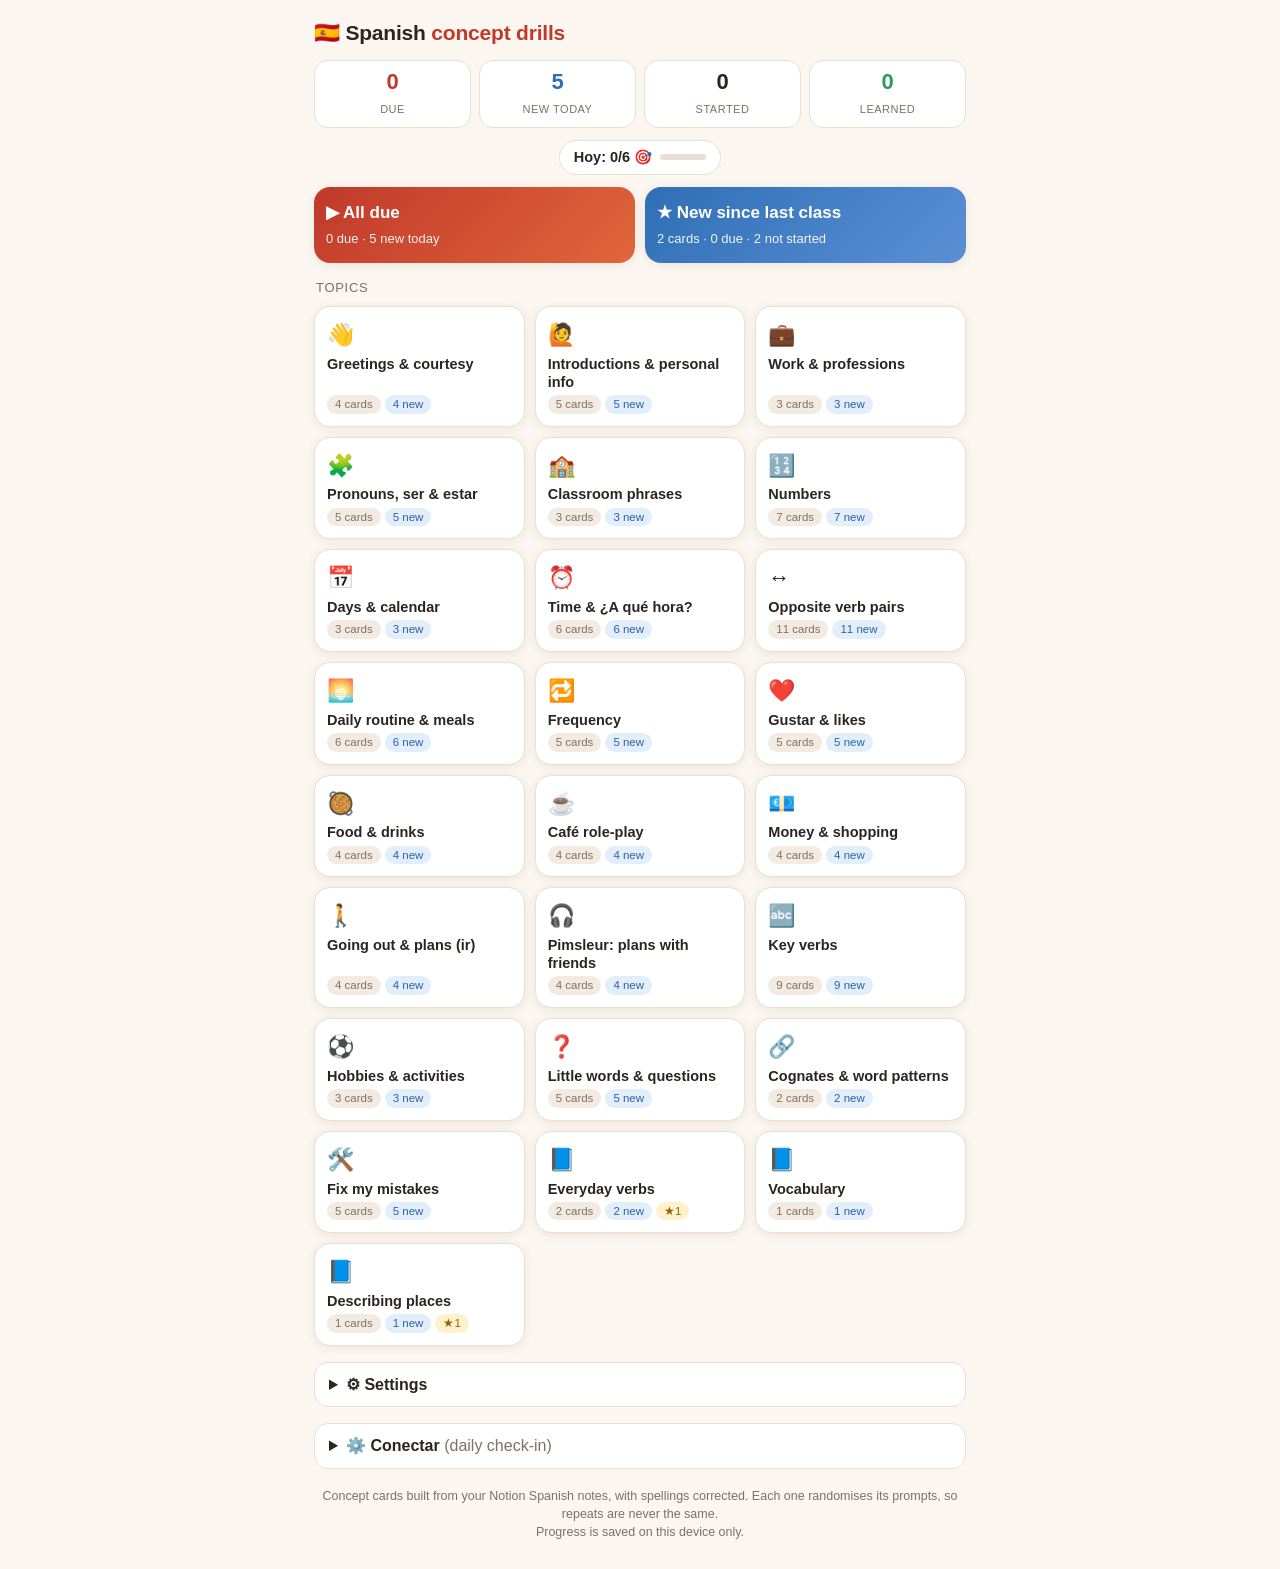
==== index.html @ 31751410 "Add 11 Nov class cards" ====
<!DOCTYPE html>
<html lang="en">
<head>
<meta charset="utf-8">
<meta name="viewport" content="width=device-width, initial-scale=1, viewport-fit=cover">
<meta name="theme-color" content="#fbf6ef">
<title>Español</title>
<meta name="apple-mobile-web-app-capable" content="yes">
<meta name="mobile-web-app-capable" content="yes">
<meta name="apple-mobile-web-app-title" content="Español">
<meta name="apple-mobile-web-app-status-bar-style" content="default">
<link rel="apple-touch-icon" href="icon.png">
<link rel="icon" type="image/png" href="icon.png">
<link rel="manifest" href="manifest.json">
<style>
:root{--bg:#fbf6ef;--card:#fff;--ink:#2b2420;--muted:#7d7068;--line:#eadfd3;--accent:#c0392b;--accent2:#2f6fb5;
--ok:#2e9a5b;--okbg:#e7f6ec;--close:#c98a12;--closebg:#fff4dc;--bad:#d24b3e;--badbg:#fdeceb;--chip:#f3ebe1;--shadow:0 2px 10px rgba(60,40,20,.08)}
*{box-sizing:border-box}
html,body{margin:0;background:var(--bg);color:var(--ink);font:16px/1.45 -apple-system,BlinkMacSystemFont,"Segoe UI",Roboto,Helvetica,Arial,sans-serif;-webkit-text-size-adjust:100%}
button{font:inherit;cursor:pointer;color:inherit}
.wrap{max-width:680px;margin:0 auto;padding:14px 14px calc(28px + env(safe-area-inset-bottom))}
.hidden{display:none!important}
header.top{display:flex;align-items:center;justify-content:space-between;gap:10px;margin:4px 0 12px}
h1{font-size:21px;margin:0;letter-spacing:-.2px}
h1 span{color:var(--accent)}
.iconbtn{border:1px solid var(--line);background:var(--card);border-radius:12px;padding:8px 12px;font-size:15px}
.stats{display:grid;grid-template-columns:repeat(4,1fr);gap:8px;margin-bottom:14px}
.stat{background:var(--card);border:1px solid var(--line);border-radius:14px;padding:8px 4px;text-align:center}
.stat b{display:block;font-size:22px;line-height:1.2}
.stat small{color:var(--muted);font-size:11px;text-transform:uppercase;letter-spacing:.5px}
.big{display:grid;grid-template-columns:1fr 1fr;gap:10px;margin-bottom:16px}
.bigbtn{border:0;border-radius:16px;padding:14px 12px;text-align:left;box-shadow:var(--shadow);color:#fff}
.bigbtn b{display:block;font-size:17px}
.bigbtn small{opacity:.92;font-size:13px}
.bigbtn.due{background:linear-gradient(135deg,#c0392b,#e0663a)}
.bigbtn.star{background:linear-gradient(135deg,#2f6fb5,#5b8fd6)}
.bigbtn:disabled{opacity:.55}
.sectitle{font-size:13px;text-transform:uppercase;letter-spacing:.7px;color:var(--muted);margin:6px 2px 8px}
.grid{display:grid;grid-template-columns:repeat(2,1fr);gap:10px}
@media(min-width:560px){.grid{grid-template-columns:repeat(3,1fr)}}
.tile{background:var(--card);border:1px solid var(--line);border-radius:16px;padding:12px;text-align:left;box-shadow:var(--shadow);min-height:96px;display:flex;flex-direction:column;gap:4px}
.tile .em{font-size:22px}
.tile .nm{font-weight:650;font-size:14.5px;line-height:1.25}
.tile .ct{font-size:12px;color:var(--muted);margin-top:auto;display:flex;flex-wrap:wrap;gap:4px}
.pill{display:inline-block;border-radius:999px;padding:1px 8px;font-size:11.5px;background:var(--chip);color:var(--muted)}
.pill.due{background:#fde3df;color:#b13224}
.pill.new{background:#e3eefb;color:#2a62a5}
.pill.star{background:#fff1cc;color:#946200}
.foot{color:var(--muted);font-size:12.5px;text-align:center;margin-top:18px}
details.settings{background:var(--card);border:1px solid var(--line);border-radius:14px;padding:10px 14px;margin-top:16px}
details.settings summary{cursor:pointer;font-weight:600}
.row{display:flex;align-items:center;justify-content:space-between;gap:10px;padding:8px 0;border-top:1px solid var(--line)}
.row:first-of-type{border-top:0}
.row input[type=number]{width:70px;font-size:16px;padding:4px 6px;border:1px solid var(--line);border-radius:8px}
.danger{border:1px solid #e9b8b2;background:#fff5f4;color:#a3281c;border-radius:10px;padding:6px 12px}
/* topic */
.back{border:0;background:none;color:var(--accent2);padding:6px 0;font-size:15px}
.topichead{display:flex;align-items:center;gap:10px;margin:6px 0 12px}
.topichead .em{font-size:30px}
.topichead h2{margin:0;font-size:20px}
.actions{display:grid;grid-template-columns:1fr 1fr;gap:10px;margin-bottom:14px}
.btn{border:0;border-radius:14px;padding:13px 10px;font-weight:650;font-size:15.5px}
.btn.primary{background:var(--ink);color:#fff}
.btn.secondary{background:var(--card);border:1px solid var(--line)}
.btn:disabled{opacity:.45}
.clist{list-style:none;margin:0;padding:0;display:flex;flex-direction:column;gap:8px}
.clist li{background:var(--card);border:1px solid var(--line);border-radius:12px;padding:10px 12px;display:flex;justify-content:space-between;gap:10px;align-items:center}
.clist li .t{font-size:14.5px}
.clist li .s{font-size:12px;color:var(--muted);white-space:nowrap;text-align:right}
.clist li button{border:1px solid var(--line);background:var(--bg);border-radius:10px;padding:4px 10px;font-size:13px}
/* drill */
.drillbar{display:flex;align-items:center;justify-content:space-between;gap:8px}
.progress{height:5px;background:var(--line);border-radius:4px;overflow:hidden;margin:6px 0 12px}
.progress i{display:block;height:100%;background:var(--accent);width:0;transition:width .3s}
.plabel{font-size:13px;color:var(--muted)}
.ccard{background:var(--card);border:1px solid var(--line);border-radius:20px;box-shadow:var(--shadow);padding:16px 16px 12px}
.meta{display:flex;gap:6px;flex-wrap:wrap;align-items:center;font-size:12px;color:var(--muted);text-transform:uppercase;letter-spacing:.5px}
.ccard h2{font-size:20px;margin:6px 0 2px;line-height:1.25}
.chead{display:flex;align-items:flex-start;justify-content:space-between;gap:8px}
.holden{flex:none;border:1.5px solid var(--line);background:var(--chip);color:var(--ink);border-radius:999px;padding:6px 11px;font-size:13px;font-weight:650;cursor:pointer;
  -webkit-user-select:none;user-select:none;-webkit-touch-callout:none;touch-action:none;-webkit-tap-highlight-color:transparent}
.holden.on{background:var(--accent2);border-color:var(--accent2);color:#fff}
.lang-en{display:none}
.show-en .lang-en{display:inline}
.show-en .lang-es{display:none}
.show-en #cTitle,.show-en #cSub,.show-en #cInstr,.show-en .prompt{color:var(--accent2)}
.tile-en{font-size:12px;color:var(--muted)}
.ccard .sub{color:var(--accent);font-weight:650;font-size:16px;margin-bottom:2px}
.ccard .instr{color:var(--muted);font-size:14px;margin:4px 0 10px}
ol.items{margin:0;padding:0;list-style:none;counter-reset:q}
ol.items li{counter-increment:q;border-top:1px solid var(--line);padding:10px 0 10px 32px;position:relative}
ol.items li:first-child{border-top:0}
ol.items li::before{content:counter(q);position:absolute;left:0;top:10px;width:23px;height:23px;border-radius:50%;background:var(--chip);color:var(--muted);font-size:12.5px;font-weight:700;display:flex;align-items:center;justify-content:center}
ol.items li.ok::before{background:var(--ok);color:#fff;content:"✓"}
ol.items li.close::before{background:var(--close);color:#fff;content:"≈"}
ol.items li.bad::before{background:var(--bad);color:#fff;content:"✗"}
ol.items li.open::before{background:var(--accent2);color:#fff}
.prompt{font-size:16.5px;font-weight:550}
.prompt .opentag{font-size:11px;font-weight:600;color:var(--accent2);background:#e3eefb;border-radius:6px;padding:1px 6px;margin-left:6px;vertical-align:2px}
.items input{display:block;width:100%;margin-top:6px;font-size:16px;padding:9px 11px;border:1.5px solid var(--line);border-radius:10px;background:#fffdfa;color:var(--ink);outline:none}
.items input:focus{border-color:#d9a273;background:#fff}
li.ok input{border-color:var(--ok);background:var(--okbg)}
li.close input{border-color:var(--close);background:var(--closebg)}
li.bad input{border-color:var(--bad);background:var(--badbg)}
.ans{margin-top:7px;display:flex;align-items:flex-start;gap:8px}
.ans .es{font-size:17px;font-weight:700;color:#1d5a3a;flex:1}
.ans .alts{display:block;font-size:12.5px;font-weight:400;color:var(--muted)}
.spk{border:1px solid var(--line);background:var(--bg);border-radius:50%;width:34px;height:34px;flex:none;font-size:15px;line-height:1}
.mark{font-size:13px;margin-top:3px}
.mark.ok{color:var(--ok)}.mark.close{color:var(--close)}.mark.bad{color:var(--bad)}.mark.open{color:var(--accent2)}
.itip{font-size:13px;color:var(--muted);margin-top:3px}
.ctip{margin-top:10px;background:#fff8e8;border:1px solid #f1e1b8;border-radius:12px;padding:9px 12px;font-size:14px}
.ctrl{margin-top:14px}
.reveal{width:100%;background:var(--ink);color:#fff;border:0;border-radius:14px;padding:14px;font-size:17px;font-weight:650}
.scoreline{display:flex;align-items:center;justify-content:space-between;gap:10px;margin-bottom:10px}
.score{font-size:18px;font-weight:700}
.score small{font-weight:500;color:var(--muted);font-size:13px;display:block}
.grades{display:grid;grid-template-columns:repeat(4,1fr);gap:8px}
.grades button{border:0;border-radius:14px;padding:11px 4px 8px;color:#fff;font-weight:700;font-size:15.5px;position:relative}
.grades button small{display:block;font-weight:500;font-size:12px;opacity:.9}
.g1{background:#d6453a}.g2{background:#e08a2c}.g3{background:#2e9a5b}.g4{background:#2f78c9}
.grades button.sugg{outline:3px solid var(--ink);outline-offset:2px}
.grades button.sugg::after{content:"suggested";position:absolute;top:-9px;left:50%;transform:translateX(-50%);background:var(--ink);color:#fff;font-size:9.5px;font-weight:600;padding:1px 6px;border-radius:6px;text-transform:uppercase;letter-spacing:.4px}
.next{width:100%;background:var(--accent2);color:#fff;border:0;border-radius:14px;padding:13px;font-size:16px;font-weight:650}
.keys{font-size:12px;color:var(--muted);text-align:center;margin-top:10px}
.done{background:var(--card);border:1px solid var(--line);border-radius:20px;padding:24px 18px;text-align:center;box-shadow:var(--shadow)}
.done .big-emoji{font-size:44px}
.done p{color:var(--muted)}
.done .btn{width:100%;margin-top:8px}
/* daily goal + connect */
.goalrow{display:flex;justify-content:center;margin:-2px 0 12px}
.goal{border:1.5px solid var(--line);background:var(--card);color:var(--ink);border-radius:999px;padding:6px 14px;font-size:14.5px;font-weight:700;cursor:pointer;
  -webkit-user-select:none;user-select:none;-webkit-touch-callout:none;touch-action:none;-webkit-tap-highlight-color:transparent}
.goal.done{background:var(--okbg);border-color:var(--ok);color:var(--ok)}
.goal.on{background:var(--accent2);border-color:var(--accent2);color:#fff}
.goal .bar{display:inline-block;width:46px;height:6px;border-radius:4px;background:var(--line);vertical-align:2px;margin-left:8px;overflow:hidden}
.goal .bar i{display:block;height:100%;background:var(--ok)}
.toast{position:fixed;left:50%;bottom:24px;transform:translateX(-50%) translateY(30px);opacity:0;background:var(--ok);color:#fff;font-weight:700;padding:12px 18px;border-radius:14px;box-shadow:var(--shadow);transition:all .35s;z-index:50;text-align:center;pointer-events:none;max-width:90vw}
.toast.show{opacity:1;transform:translateX(-50%) translateY(0)}
.hook input{width:100%;font-size:14px;padding:8px 10px;border:1.5px solid var(--line);border-radius:10px;background:#fffdfa;color:var(--ink)}
.hook .row{flex-wrap:wrap}
.hook label{font-size:13px;color:var(--muted);width:100%}
.hook .hbtns{display:flex;gap:8px;width:100%}
.hook .hbtns button{flex:1;border:1px solid var(--line);background:var(--bg);border-radius:10px;padding:8px;font-weight:650}
#hookStatus{font-size:13px;color:var(--muted);width:100%}
#hookStatus.ok{color:var(--ok)}#hookStatus.bad{color:var(--bad)}#hookStatus.warn{color:var(--close)}
kbd{border:1px solid var(--line);border-bottom-width:2px;border-radius:5px;padding:0 5px;font-size:11px;background:#fff}
#ptr{position:fixed;left:50%;top:calc(6px + env(safe-area-inset-top));transform:translate(-50%,-70px);z-index:50;background:var(--card);border:1px solid var(--line);box-shadow:var(--shadow);border-radius:999px;padding:7px 14px;font-size:13.5px;font-weight:650;color:var(--muted);pointer-events:none;opacity:0;white-space:nowrap}
#ptr.ready{color:var(--accent);border-color:var(--accent)}
#ptr .sp{display:inline-block;margin-right:6px}
#ptr.busy .sp{animation:ptrspin .8s linear infinite}
@keyframes ptrspin{to{transform:rotate(360deg)}}
</style>
</head>
<body>
<div class="wrap">

<!-- HOME -->
<section id="home">
  <header class="top">
    <h1>🇪🇸 Spanish <span>concept drills</span></h1>
  </header>
  <div class="stats">
    <div class="stat"><b id="hDue" style="color:var(--accent)">0</b><small>Due</small></div>
    <div class="stat"><b id="hNew" style="color:var(--accent2)">0</b><small>New today</small></div>
    <div class="stat"><b id="hSeen">0</b><small>Started</small></div>
    <div class="stat"><b id="hLearned" style="color:var(--ok)">0</b><small>Learned</small></div>
  </div>
  <div class="goalrow"><button type="button" class="goal" id="goalChip" title="Cards finished today (Singapore time). Press and hold for English.">Hoy: 0/6 🎯</button></div>
  <div class="big">
    <button class="bigbtn due" id="btnAllDue"><b>▶ All due</b><small id="allDueSub"></small></button>
    <button class="bigbtn star" id="btnStar"><b>★ New since last class</b><small id="starSub"></small></button>
  </div>
  <div class="sectitle">Topics</div>
  <div class="grid" id="topicGrid"></div>
  <details class="settings" id="settings">
    <summary>⚙︎ Settings</summary>
    <div class="row"><label for="sNewPerDay">New concept cards per day</label><input type="number" id="sNewPerDay" min="0" max="50"></div>
    <div class="row"><label for="sTyping">Show typing boxes</label><input type="checkbox" id="sTyping"></div>
    <div class="row"><label for="sRate">Speech speed</label><select id="sRate"><option value="0.7">Slow</option><option value="0.9">Normal</option><option value="1.05">Fast</option></select></div>
    <div class="row"><span id="voiceInfo" style="font-size:13px;color:var(--muted)">Voice: checking…</span></div>
    <div class="row"><span>Reset all progress</span><button class="danger" id="resetBtn">Reset</button></div>
  </details>
  <details class="settings hook" id="hookPanel">
    <summary>⚙️ Conectar <span style="font-weight:400;color:var(--muted)">(daily check-in)</span></summary>
    <div class="row"><span style="font-size:13px;color:var(--muted)">When you finish 6 cards in a day, the app tells Grok Bot so your practice gets ticked off. The URL and key are saved on this device only.</span></div>
    <div class="row"><label for="hookUrl">Webhook URL</label><input type="url" id="hookUrl" placeholder="https://…" autocomplete="off" autocapitalize="off" spellcheck="false"></div>
    <div class="row"><label for="hookKey">Key</label><input type="password" id="hookKey" placeholder="crsr_…" autocomplete="off" autocapitalize="off" spellcheck="false"></div>
    <div class="row"><div class="hbtns"><button type="button" id="hookSave">Save</button><button type="button" id="hookTest">Test</button><button type="button" id="hookClear">Clear</button></div></div>
    <div class="row"><span id="hookStatus"></span></div>
  </details>
  <div class="toast" id="toast">¡Hecho! Practice done for today 🎉</div>
  <div class="foot">Concept cards built from your Notion Spanish notes, with spellings corrected. Each one randomises its prompts, so repeats are never the same.<br>Progress is saved on this device only.</div>
</section>

<!-- TOPIC -->
<section id="topic" class="hidden">
  <button class="back" data-home>← Topics</button>
  <div class="topichead"><span class="em" id="tEm"></span><div><h2 id="tName"></h2><div class="plabel" id="tCounts"></div></div></div>
  <div class="actions">
    <button class="btn primary" id="tStudy">Study</button>
    <button class="btn secondary" id="tPractice">Practice this topic now</button>
  </div>
  <div class="sectitle">Concept cards</div>
  <ul class="clist" id="tList"></ul>
  <div class="foot">“Study” follows your schedule (due cards and today's new ones). “Practice” runs every card in this topic and leaves the schedule alone.</div>
</section>

<!-- DRILL -->
<section id="drill" class="hidden">
  <div class="drillbar"><button class="back" id="drillBack">← Back</button><span class="plabel" id="dLabel"></span></div>
  <div class="progress"><i id="dBar"></i></div>
  <div id="cardArea">
    <div class="ccard" id="ccard">
      <div class="chead"><div class="meta" id="cMeta"></div><button type="button" class="holden" id="holdEn" aria-pressed="false" title="Press and hold to see the English (or hold the E key)">🇬🇧 Hold for English</button></div>
      <h2 id="cTitle"></h2>
      <div class="sub" id="cSub"></div>
      <div class="instr" id="cInstr"></div>
      <ol class="items" id="cItems"></ol>
      <div class="ctip hidden" id="cTip"></div>
    </div>
    <div class="ctrl" id="ctrlPre">
      <button class="reveal" id="revealBtn">Reveal answers</button>
      <div class="keys"><kbd>Enter</kbd> next box · <kbd>Enter</kbd> on the last box reveals · hold <kbd>E</kbd> (outside a box) for English</div>
    </div>
    <div class="ctrl hidden" id="ctrlPost">
      <div class="scoreline"><div class="score" id="scoreTxt"></div><button class="iconbtn" id="speakAll">🔊 Speak all</button></div>
      <div class="grades" id="grades">
        <button class="g1" data-g="1">Again<small id="iv1"></small></button>
        <button class="g2" data-g="2">Hard<small id="iv2"></small></button>
        <button class="g3" data-g="3">Good<small id="iv3"></small></button>
        <button class="g4" data-g="4">Easy<small id="iv4"></small></button>
      </div>
      <button class="next hidden" id="nextBtn">Next card →</button>
      <div class="keys" id="postKeys"><kbd>1</kbd>–<kbd>4</kbd> grade · <kbd>S</kbd> speak all</div>
    </div>
  </div>
  <div class="done hidden" id="doneBox">
    <div class="big-emoji">🎉</div>
    <h2 style="margin:6px 0">¡Muy bien!</h2>
    <p id="doneMsg"></p>
    <button class="btn primary" id="doneMore">Learn 3 more new cards</button>
    <button class="btn secondary" id="donePractice">Practice these anyway</button>
    <button class="btn secondary" data-home>Back to topics</button>
  </div>
</section>
</div>

<script>
"use strict";
const CONCEPTS = [{"id": "greet-hello", "topic": "Greetings & courtesy", "title": "Greetings for every situation", "instr": "Say it in Spanish.", "n": 6, "items": [{"p": "Hello!", "a": "¡Hola!"}, {"p": "Good morning", "a": "Buenos días"}, {"p": "Good afternoon (it's 3 pm)", "a": "Buenas tardes"}, {"p": "Good evening / good night (it's 9 pm)", "a": "Buenas noches"}, {"p": "How are you? (to a friend)", "a": "¿Cómo estás?", "alts": ["¿Qué tal?"], "tip": "tú form"}, {"p": "How are you? (to an older stranger, formal)", "a": "¿Cómo está usted?", "alts": ["¿Cómo está?"], "tip": "usted form: está, not estás"}, {"p": "How's it going?", "a": "¿Qué tal?"}, {"p": "I'm good", "a": "Estoy bien"}, {"p": "I'm not well", "a": "Estoy mal"}, {"p": "Nice to meet you", "a": "Mucho gusto", "alts": ["Encantado", "Encantada"], "tip": "Encantado if you're a man, encantada if you're a woman"}, {"p": "Welcome! (to a group)", "a": "¡Bienvenidos!"}, {"p": "What's up?", "a": "¿Qué pasa?"}], "title_es": "Saludos para cada situación", "instr_es": "Dilo en español."}, {"id": "greet-bye", "topic": "Greetings & courtesy", "title": "Saying goodbye", "instr": "Say it in Spanish.", "n": 5, "items": [{"p": "Goodbye", "a": "Adiós"}, {"p": "Bye", "a": "Chao", "tip": "Spelled chao in Spanish (not ciao)"}, {"p": "See you later", "a": "Hasta luego"}, {"p": "See you soon", "a": "Hasta pronto"}, {"p": "See you tomorrow", "a": "Hasta mañana"}, {"p": "See you at the hotel", "a": "Nos vemos en el hotel", "tip": "nos vemos = see you; nos vamos = we're leaving"}, {"p": "We're leaving", "a": "Nos vamos"}], "title_es": "Despedidas", "instr_es": "Dilo en español."}, {"id": "greet-polite", "topic": "Greetings & courtesy", "title": "Thanks, sorry & excuse me", "instr": "Say it in Spanish.", "n": 6, "items": [{"p": "Thank you very much", "a": "Muchas gracias"}, {"p": "You're welcome", "a": "De nada"}, {"p": "It's nothing", "a": "No es nada"}, {"p": "I'm very sorry", "a": "Lo siento mucho"}, {"p": "Excuse me (to get attention, formal)", "a": "Disculpe", "alts": ["Perdone"]}, {"p": "Excuse me (to get attention, informal)", "a": "Disculpa", "alts": ["Perdona"]}, {"p": "Excuse me (to get past someone)", "a": "Con permiso", "alts": ["Permiso"]}, {"p": "Sorry? / Pardon?", "a": "¿Perdón?", "alts": ["Perdón"]}, {"p": "Bless you! / Cheers!", "a": "¡Salud!"}, {"p": "Seriously?", "a": "¿En serio?"}, {"p": "It's fine / it's OK", "a": "Está bien", "alts": ["Vale"]}], "title_es": "Gracias, perdón y disculpe", "instr_es": "Dilo en español."}, {"id": "greet-dialogue", "topic": "Greetings & courtesy", "title": "Mini-dialogue: meeting people", "instr": "Translate the whole dialogue into Spanish.", "n": 6, "sets": [[{"p": "A: Hi! How's it going?", "a": "¡Hola! ¿Qué tal?"}, {"p": "B: Good, thanks. And you?", "a": "Bien, gracias. ¿Y tú?", "alts": ["Estoy bien, gracias. ¿Y tú?"]}, {"p": "A: I'm not well.", "a": "Estoy mal."}, {"p": "B: Seriously? I'm very sorry.", "a": "¿En serio? Lo siento mucho."}, {"p": "A: It's nothing. See you tomorrow!", "a": "No es nada. ¡Hasta mañana!"}], [{"p": "Good morning, how are you? (formal)", "a": "Buenos días, ¿cómo está usted?", "alts": ["Buenos días, ¿cómo está?"]}, {"p": "Very well, thank you. Nice to meet you.", "a": "Muy bien, gracias. Mucho gusto.", "alts": ["Muy bien, gracias. Encantado.", "Muy bien, gracias. Encantada."]}, {"p": "Excuse me (formal), where is the toilet?", "a": "Disculpe, ¿dónde está el baño?", "alts": ["Perdone, ¿dónde está el baño?"]}, {"p": "Over there.", "a": "Por allá."}, {"p": "Thank you very much!", "a": "¡Muchas gracias!"}, {"p": "You're welcome. See you later.", "a": "De nada. Hasta luego."}]], "title_es": "Minidiálogo: conocer gente", "instr_es": "Traduce todo el diálogo al español."}, {"id": "intro-self", "topic": "Introductions & personal info", "title": "Introduce yourself", "instr": "Answer each question about yourself in a full sentence. These are open answers, so check against the example yourself.", "n": 5, "items": [{"open": true, "pe": "What's your name?", "p": "¿Cómo te llamas?", "a": "Me llamo Joseph."}, {"open": true, "pe": "Where are you from?", "p": "¿De dónde eres?", "a": "Soy de Singapur. Soy singapurense.", "tip": "Nationalities are lowercase."}, {"open": true, "pe": "Where do you live?", "p": "¿Dónde vives?", "a": "Vivo en Singapur."}, {"open": true, "pe": "What do you do for work?", "p": "¿En qué trabajas?", "a": "Trabajo en finanzas."}, {"open": true, "pe": "What languages do you speak?", "p": "¿Qué lenguas hablas?", "a": "Hablo inglés, chino y un poco de español."}, {"open": true, "pe": "Why are you studying Spanish?", "p": "¿Por qué estudias español?", "a": "Estudio español porque quiero hablar con mis amigos."}, {"open": true, "pe": "What's your favourite food?", "p": "¿Cuál es tu comida favorita?", "a": "Mi comida favorita es la paella."}, {"open": true, "pe": "How old are you?", "p": "¿Cuántos años tienes?", "a": "Tengo ___ años.", "tip": "Age uses tener."}], "title_es": "Preséntate", "instr_es": "Responde a cada pregunta sobre ti con una frase completa. Son respuestas abiertas: compáralas tú mismo con el ejemplo."}, {"id": "intro-ask", "topic": "Introductions & personal info", "title": "Ask someone about themselves", "instr": "Ask the question in Spanish. Watch tú vs usted.", "n": 6, "items": [{"p": "What's your name? (tú)", "a": "¿Cómo te llamas?", "alts": ["¿Cuál es tu nombre?"]}, {"p": "Where are you from? (tú)", "a": "¿De dónde eres?"}, {"p": "Where are you from? (formal)", "a": "¿De dónde es usted?"}, {"p": "Are you from here? (formal)", "a": "¿Es usted de aquí?"}, {"p": "What's your surname?", "a": "¿Cuál es tu apellido?"}, {"p": "What's your nationality?", "a": "¿Cuál es tu nacionalidad?"}, {"p": "What languages do you speak?", "a": "¿Qué lenguas hablas?"}, {"p": "How old are you?", "a": "¿Cuántos años tienes?"}, {"p": "What's your favourite food?", "a": "¿Cuál es tu comida favorita?"}, {"p": "What are your names? (you all, Spain)", "a": "¿Cómo os llamáis?"}], "title_es": "Pregunta a alguien por su vida", "instr_es": "Haz la pregunta en español. Cuidado con tú y usted."}, {"id": "intro-others", "topic": "Introductions & personal info", "title": "Talk about other people", "instr": "Say it in Spanish.", "n": 6, "items": [{"p": "Her name is Ann", "a": "Ella se llama Ann"}, {"p": "What are their names?", "a": "¿Cómo se llaman ellos?", "alts": ["¿Cómo se llaman?"]}, {"p": "She lives in Tiong Bahru", "a": "Ella vive en Tiong Bahru"}, {"p": "She speaks English, Chinese and Malay", "a": "Ella habla inglés, chino y malayo", "tip": "hablo = I speak; habla = she speaks"}, {"p": "Are they from Argentina?", "a": "¿Ellos son de Argentina?", "alts": ["¿Son de Argentina?", "¿Son ellos de Argentina?"]}, {"p": "Where are they from?", "a": "¿De dónde son ellos?", "alts": ["¿De dónde son?"]}, {"p": "My dad is 47 years old", "a": "Mi papá tiene cuarenta y siete años", "alts": ["Mi papá tiene 47 años"], "tip": "papá (dad) ≠ papa (potato)"}, {"p": "We are Colombian", "a": "Somos colombianos"}, {"p": "We are Spanish", "a": "Somos españoles"}, {"p": "The children are good-looking", "a": "Los niños son guapos"}, {"p": "Our names are Jo and Juan", "a": "Nos llamamos Jo y Juan"}], "title_es": "Habla de otras personas", "instr_es": "Dilo en español."}, {"id": "intro-story", "topic": "Introductions & personal info", "title": "Your story in sentences", "instr": "Say it in Spanish.", "n": 5, "items": [{"p": "I'm learning Spanish because I want to visit Latin America", "a": "Estoy aprendiendo español porque quiero visitar Latinoamérica", "tip": "\"I am …-ing\" = estar + -ando/-iendo"}, {"p": "I study Spanish to talk with my friends", "a": "Estudio español para hablar con mis amigos", "tip": "para + infinitive = in order to"}, {"p": "I quit my job last year", "a": "Renuncié a mi trabajo el año pasado", "tip": "renunciar a"}, {"p": "I used to live in Singapore, but now I live in Spain", "a": "Solía vivir en Singapur, pero ahora vivo en España"}, {"p": "My Spanish isn't good", "a": "Mi español no es bueno"}, {"p": "I'm not from here", "a": "No soy de aquí"}, {"p": "I speak English, Chinese and a little Spanish", "a": "Hablo inglés, chino y un poco de español"}, {"p": "My favourite food is paella", "a": "Mi comida favorita es la paella"}], "title_es": "Tu historia en frases", "instr_es": "Dilo en español."}, {"id": "intro-contact", "topic": "Introductions & personal info", "title": "Personal details vocabulary", "instr": "Give the Spanish word, with its article.", "n": 5, "items": [{"p": "email", "a": "el correo electrónico", "alts": ["el correo"]}, {"p": "address", "a": "la dirección"}, {"p": "mobile number", "a": "el número de móvil", "alts": ["el móvil"]}, {"p": "city", "a": "la ciudad"}, {"p": "country", "a": "el país"}, {"p": "countries", "a": "los países"}, {"p": "surname", "a": "el apellido"}, {"p": "first name", "a": "el nombre"}, {"p": "age", "a": "la edad"}, {"p": "joseph@gmail.com (say it out loud)", "a": "joseph arroba gmail punto com", "tip": "@ = arroba, . = punto"}], "title_es": "Datos personales: vocabulario", "instr_es": "Escribe la palabra en español, con su artículo."}, {"id": "work-me", "topic": "Work & professions", "title": "Talk about your job", "instr": "Say it in Spanish.", "n": 5, "items": [{"p": "I work in finance", "a": "Trabajo en finanzas", "tip": "trabajo already means \"I work\", so no soy"}, {"p": "I work in an office", "a": "Trabajo en una oficina"}, {"p": "I work a lot", "a": "Trabajo mucho"}, {"p": "I work in investments", "a": "Trabajo en inversiones"}, {"p": "I work from 9 to 5", "a": "Trabajo de nueve a cinco"}, {"p": "I work Monday to Friday", "a": "Trabajo de lunes a viernes"}, {"p": "I'm not working at the moment", "a": "No estoy trabajando"}, {"p": "I'm a teacher (man)", "a": "Soy profesor", "tip": "No \"un\": Soy profesor"}], "title_es": "Habla de tu trabajo", "instr_es": "Dilo en español."}, {"id": "work-ask", "topic": "Work & professions", "title": "Ask about work", "instr": "Ask the question in Spanish (tú).", "n": 4, "items": [{"p": "What do you do for work?", "a": "¿En qué trabajas?", "alts": ["¿A qué te dedicas?"]}, {"p": "What's your profession?", "a": "¿Cuál es tu profesión?"}, {"p": "Where do you work?", "a": "¿Dónde trabajas?"}, {"p": "What do you do for a living?", "a": "¿A qué te dedicas?", "alts": ["¿En qué trabajas?"]}, {"p": "What time do you work?", "a": "¿A qué hora trabajas?"}, {"p": "What do you do?", "a": "¿Qué haces?"}], "title_es": "Pregunta por el trabajo", "instr_es": "Haz la pregunta en español (tú)."}, {"id": "work-others", "topic": "Work & professions", "title": "Other people's jobs", "instr": "Say it in Spanish.", "n": 5, "items": [{"p": "She's a social worker", "a": "Ella es trabajadora social", "alts": ["Es trabajadora social"]}, {"p": "She works for the government", "a": "Ella trabaja en el gobierno", "alts": ["Trabaja en el gobierno"]}, {"p": "He's a police officer", "a": "Él es policía", "alts": ["Es policía"]}, {"p": "She's an actress", "a": "Ella es actriz", "alts": ["Es actriz"]}, {"p": "He's a teacher", "a": "Él es profesor", "alts": ["Es profesor"]}, {"p": "She's a teacher", "a": "Ella es profesora", "alts": ["Es profesora"]}, {"p": "I'm a homemaker", "a": "Soy ama de casa"}, {"p": "I work in finance (I'm a financier)", "a": "Soy financiero"}], "tip": "With ser + profession, no article: Es profesor, not Es un profesor.", "title_es": "El trabajo de otras personas", "instr_es": "Dilo en español."}, {"id": "serestar-gap", "topic": "Pronouns, ser & estar", "title": "ser or estar? Fill the gap", "instr": "Type just the missing verb.", "n": 6, "items": [{"pe": "He's not here.", "p": "Él no ___ aquí.", "a": "está", "tip": "location → estar"}, {"pe": "You're from Mexico (formal).", "p": "Usted ___ de México.", "a": "es", "tip": "origin → ser"}, {"pe": "Where is the Fernández hotel?", "p": "¿Dónde ___ el hotel Fernández?", "a": "está", "tip": "location → estar"}, {"pe": "We are Spanish.", "p": "Nosotros ___ españoles.", "a": "somos", "tip": "nationality → ser"}, {"pe": "This coffee is cold (right now).", "p": "Este café ___ frío. (ahora)", "a": "está", "tip": "temporary state → estar"}, {"pe": "It's important.", "p": "___ importante.", "a": "Es"}, {"pe": "I'm eating my dinner.", "p": "___ comiendo mi cena.", "a": "Estoy", "tip": "-ando/-iendo → estar"}, {"pe": "My Spanish isn't good.", "p": "Mi español no ___ bueno.", "a": "es"}, {"pe": "I'm a teacher.", "p": "Yo ___ profesor.", "a": "soy", "tip": "profession → ser"}, {"pe": "It tastes very good! (the food, right now)", "p": "¡___ muy buena! (la comida, ahora)", "a": "Está", "tip": "how it is right now → estar"}, {"pe": "They're from Argentina.", "p": "Ellos ___ de Argentina.", "a": "son"}, {"pe": "My wife is here with us.", "p": "Mi esposa ___ aquí con nosotros.", "a": "está"}, {"pe": "It's three in the afternoon.", "p": "___ las tres de la tarde.", "a": "Son", "tip": "clock time → ser"}, {"pe": "How are you? (tú)", "p": "¿Cómo ___? (tú)", "a": "estás"}, {"pe": "You're incredible.", "p": "Tú ___ increíble.", "a": "eres"}], "title_es": "¿Ser o estar? Completa el hueco", "instr_es": "Escribe solo el verbo que falta."}, {"id": "pronouns", "topic": "Pronouns, ser & estar", "title": "Pronouns & possessives", "instr": "Say it in Spanish.", "n": 6, "items": [{"p": "I / you / he / she", "a": "yo / tú / él / ella"}, {"p": "we (mixed group) / we (all women)", "a": "nosotros / nosotras"}, {"p": "you all (Spain) / you all (Latin America)", "a": "vosotros / ustedes"}, {"p": "they (men or mixed) / they (all women)", "a": "ellos / ellas"}, {"p": "my house", "a": "mi casa", "tip": "mi = my; me = me"}, {"p": "your eyes (tú)", "a": "tus ojos"}, {"p": "his friend", "a": "su amigo"}, {"p": "I like your house (tú)", "a": "Me gusta tu casa", "tip": "tu (no accent) = your"}, {"p": "You are incredible (tú)", "a": "Tú eres increíble", "tip": "tú (accent) = you"}, {"p": "I love you (deep, romantic)", "a": "Te amo"}, {"p": "I love you (family, friends)", "a": "Te quiero"}], "title_es": "Pronombres y posesivos", "instr_es": "Dilo en español."}, {"id": "person-grid", "topic": "Pronouns, ser & estar", "title": "One person, four words: pronoun, ser, my/your, myself", "title_es": "Una persona, cuatro palabras: pronombre, ser, posesivo, reflexivo", "instr": "Say it in Spanish. Keep the person straight: pronoun, ser form, possessive and reflexive pronoun all have to match.", "instr_es": "Dilo en español. El pronombre, el verbo ser, el posesivo y el reflexivo tienen que coincidir.", "n": 6, "items": [{"p": "I: pronoun, ser, my, myself", "a": "yo, soy, mi, me"}, {"p": "you (tú): pronoun, ser, your, yourself", "a": "tú, eres, tu, te", "tip": "tú (accent) = you; tu (no accent) = your"}, {"p": "she: pronoun, ser, her, herself", "a": "ella, es, su, se"}, {"p": "we: pronoun, ser, our, ourselves", "a": "nosotros, somos, nuestro, nos"}, {"p": "you all (Spain): pronoun, ser, your, yourselves", "a": "vosotros, sois, vuestro, os"}, {"p": "they: pronoun, ser, their, themselves", "a": "ellos, son, su, se"}, {"p": "I'm Joseph and my house is big. I get up at seven.", "a": "Soy Joseph y mi casa es grande. Me levanto a las siete.", "tip": "mi = my; me = myself"}, {"p": "You (tú) are tall and your brother too. You shower every morning.", "a": "Eres alto y tu hermano también. Te duchas todas las mañanas."}, {"p": "We are friends; our class is on Tuesday. We get up early.", "a": "Somos amigos; nuestra clase es el martes. Nos levantamos temprano.", "tip": "nuestro → nuestra with clase"}, {"p": "You all (Spain) are students. What time do you get up every day?", "a": "Sois estudiantes. ¿A qué hora os levantáis todos los días?"}, {"p": "They are from Spain; their house is in Madrid. They shower in the morning.", "a": "Son de España; su casa está en Madrid. Se duchan por la mañana."}, {"p": "She is my teacher. She washes her hands.", "a": "Es mi profesora. Se lava las manos.", "tip": "with reflexives: las manos, not sus manos"}, {"p": "You all (Spain) shower in the morning", "a": "Vosotros os ducháis por la mañana", "alts": ["Os ducháis por la mañana"]}]}, {"id": "articles", "topic": "Pronouns, ser & estar", "title": "el, la, los, las", "instr": "Type the article and the noun.", "n": 7, "items": [{"pe": "the meeting", "p": "___ reunión", "a": "la reunión", "tip": "-ión words are feminine"}, {"pe": "the day", "p": "___ día", "a": "el día", "tip": "masculine even though it ends in -a"}, {"pe": "the bar", "p": "___ bar", "a": "el bar"}, {"pe": "the things", "p": "___ cosas", "a": "las cosas"}, {"pe": "the water", "p": "___ agua", "a": "el agua", "tip": "feminine, but el because of the stressed a-"}, {"pe": "the city", "p": "___ ciudad", "a": "la ciudad", "tip": "-dad words are feminine"}, {"pe": "the dogs", "p": "___ perros", "a": "los perros"}, {"pe": "the glasses", "p": "___ gafas", "a": "las gafas"}, {"pe": "the coffee", "p": "___ café", "a": "el café"}, {"pe": "the beer", "p": "___ cerveza", "a": "la cerveza"}, {"pe": "the countries", "p": "___ países", "a": "los países"}, {"pe": "the address", "p": "___ dirección", "a": "la dirección"}, {"pe": "the hotel", "p": "___ hotel", "a": "el hotel"}, {"pe": "the week", "p": "___ semana", "a": "la semana"}], "title_es": "el, la, los, las", "instr_es": "Escribe el artículo y el sustantivo."}, {"id": "hay-esta", "topic": "Pronouns, ser & estar", "title": "hay vs está; this & these", "instr": "Say it in Spanish.", "n": 5, "items": [{"p": "Is there a hotel here?", "a": "¿Hay un hotel aquí?", "tip": "Is there…? = ¿Hay…?"}, {"p": "Where is the hotel?", "a": "¿Dónde está el hotel?"}, {"p": "There are ten here", "a": "Hay diez aquí"}, {"p": "It's here", "a": "Está aquí"}, {"p": "There's time today", "a": "Hay tiempo hoy"}, {"p": "What is this?", "a": "¿Qué es esto?"}, {"p": "I want this guitar", "a": "Quiero esta guitarra", "tip": "esta (no accent) = this (fem.)"}, {"p": "Is there time?", "a": "¿Hay tiempo?", "tip": "hay sounds like \"ai\""}, {"p": "There's very good food there", "a": "Hay muy buena comida allí"}], "title_es": "Hay o está; esto y esta", "instr_es": "Dilo en español."}, {"id": "class-survival", "topic": "Classroom phrases", "title": "Survival phrases in class", "instr": "Say it in Spanish.", "n": 6, "items": [{"p": "How do you say \"window\" in Spanish?", "a": "¿Cómo se dice \"window\" en español?", "tip": "se dice, not se dices"}, {"p": "How do you spell it?", "a": "¿Cómo se escribe?"}, {"p": "Sorry, can you repeat?", "a": "Perdón, ¿puedes repetir?"}, {"p": "What does \"vuelo\" mean?", "a": "¿Qué significa \"vuelo\"?"}, {"p": "I don't understand", "a": "No entiendo", "alts": ["No comprendo"]}, {"p": "I have a question", "a": "Tengo una pregunta"}, {"p": "You speak very fast", "a": "Hablas muy rápido"}, {"p": "Can you speak more slowly?", "a": "¿Puedes hablar más despacio?", "tip": "after puedes, use the infinitive"}, {"p": "Do you understand?", "a": "¿Entiendes?"}, {"p": "I don't know", "a": "No sé"}], "title_es": "Frases para sobrevivir en clase", "instr_es": "Dilo en español."}, {"id": "class-instructions", "topic": "Classroom phrases", "title": "Workbook instructions", "instr": "Give the infinitive (or noun).", "n": 6, "items": [{"p": "to read", "a": "leer"}, {"p": "to write", "a": "escribir"}, {"p": "to listen", "a": "escuchar"}, {"p": "to repeat", "a": "repetir"}, {"p": "to complete", "a": "completar"}, {"p": "to answer", "a": "contestar"}, {"p": "to underline", "a": "subrayar"}, {"p": "to match", "a": "relacionar"}, {"p": "to mark / tick", "a": "marcar"}, {"p": "page", "a": "la página"}, {"p": "the alphabet", "a": "el abecedario"}], "title_es": "Instrucciones del libro de ejercicios", "instr_es": "Escribe el infinitivo (o el sustantivo)."}, {"id": "class-teacher", "topic": "Classroom phrases", "title": "Talking to your teacher", "instr": "Say it in Spanish.", "n": 5, "items": [{"p": "My Spanish isn't good", "a": "Mi español no es bueno"}, {"p": "I'm learning Spanish", "a": "Estoy aprendiendo español"}, {"p": "I want to try", "a": "Quiero intentar"}, {"p": "I try", "a": "Intento"}, {"p": "Not me", "a": "Yo no"}, {"p": "Of course", "a": "Claro"}, {"p": "I'm going to try", "a": "Voy a intentar"}, {"p": "Why not?", "a": "¿Por qué no?"}], "title_es": "Hablar con tu profesor", "instr_es": "Dilo en español."}, {"id": "num-1-20", "topic": "Numbers", "title": "Numbers 1–20", "instr": "Write each number in Spanish words. You get a new set every time.", "n": 8, "gen": "num", "args": {"mode": "1-20"}, "tip": "16–19 are one word: dieciséis, diecisiete, dieciocho, diecinueve.", "title_es": "Los números del 1 al 20", "instr_es": "Escribe cada número en letras. Cada vez te sale una serie nueva."}, {"id": "num-tens", "topic": "Numbers", "title": "Tens up to 100", "instr": "Write each number in words.", "n": 6, "gen": "num", "args": {"mode": "tens"}, "tip": "70 setenta and 60 sesenta are easy to mix up. 100 = cien.", "title_es": "Las decenas hasta el 100", "instr_es": "Escribe cada número en letras."}, {"id": "num-21-99", "topic": "Numbers", "title": "Compound numbers 21–99", "instr": "Write each number in words.", "n": 6, "gen": "num", "args": {"mode": "21-99"}, "tip": "21–29 are one word (veintiuno, veintidós, veintitrés…). From 31 on, use y with no hyphens: treinta y uno.", "title_es": "Números compuestos del 21 al 99", "instr_es": "Escribe cada número en letras."}, {"id": "num-1-100", "topic": "Numbers", "title": "Spell out numbers 1–100", "instr": "Mixed challenge with plenty of tricky ones. A fresh set every time.", "n": 8, "gen": "num", "args": {"mode": "mix"}, "tip": "Accents: dieciséis, veintidós, veintitrés, veintiséis.", "title_es": "Escribe los números del 1 al 100", "instr_es": "Reto mixto con muchos números difíciles. Una serie nueva cada vez."}, {"id": "num-hundreds", "topic": "Numbers", "title": "Big numbers 100–999", "instr": "Write each number in words.", "n": 5, "gen": "num", "args": {"mode": "hundreds"}, "tip": "100 = cien, but 101–199 = ciento…. Irregulars: quinientos (500), setecientos (700), novecientos (900).", "title_es": "Números grandes del 100 al 999", "instr_es": "Escribe cada número en letras."}, {"id": "num-nouns", "topic": "Numbers", "title": "Numbers with nouns: minutes, ages, things", "instr": "Say it in Spanish.", "n": 6, "gen": "numnoun", "args": {}, "tip": "If it ends in 1: un before a masculine noun (veintiún minutos), una before a feminine one (veintiuna cervezas).", "title_es": "Números con sustantivos: minutos, edades, cosas", "instr_es": "Dilo en español."}, {"id": "num-prices", "topic": "Numbers", "title": "Prices", "instr": "Say it in Spanish.", "n": 5, "gen": "prices", "args": {"mode": "cuesta"}, "tip": "It costs = cuesta; they cost = cuestan.", "title_es": "Precios", "instr_es": "Dilo en español."}, {"id": "days-week", "topic": "Days & calendar", "title": "Days of the week", "instr": "Say it in Spanish. Days are lowercase.", "n": 7, "items": [{"p": "Monday", "a": "lunes"}, {"p": "Tuesday", "a": "martes"}, {"p": "Wednesday", "a": "miércoles"}, {"p": "Thursday", "a": "jueves"}, {"p": "Friday", "a": "viernes"}, {"p": "Saturday", "a": "sábado"}, {"p": "Sunday", "a": "domingo"}, {"p": "The day after Monday", "a": "martes"}, {"p": "The day after Tuesday", "a": "miércoles"}, {"p": "The day after Wednesday", "a": "jueves"}, {"p": "The day after Thursday", "a": "viernes"}, {"p": "The day before Sunday", "a": "sábado"}, {"p": "The day before Monday", "a": "domingo"}, {"p": "The day before Friday", "a": "jueves"}], "title_es": "Los días de la semana", "instr_es": "Dilo en español. Los días se escriben en minúscula."}, {"id": "days-phrases", "topic": "Days & calendar", "title": "Calendar phrases", "instr": "Say it in Spanish.", "n": 6, "items": [{"p": "on Mondays", "a": "los lunes"}, {"p": "Monday to Friday", "a": "de lunes a viernes"}, {"p": "the weekend", "a": "el fin de semana"}, {"p": "on weekdays", "a": "entre semana"}, {"p": "Today is Tuesday", "a": "Hoy es martes"}, {"p": "tomorrow", "a": "mañana"}, {"p": "every day", "a": "todos los días", "tip": "el día is masculine"}, {"p": "the week / the month / the year", "a": "la semana / el mes / el año"}, {"p": "the months", "a": "los meses"}, {"p": "See you tomorrow", "a": "Hasta mañana"}], "title_es": "Expresiones del calendario", "instr_es": "Dilo en español."}, {"id": "days-myweek", "topic": "Days & calendar", "title": "Your week", "instr": "Say it in Spanish.", "n": 5, "items": [{"p": "I have Spanish class on Tuesdays and Thursdays", "a": "Tengo clase de español los martes y los jueves", "alts": ["Tengo clase de español los martes y jueves"]}, {"p": "The class is from 7 to 10 pm", "a": "La clase es de siete a diez de la noche"}, {"p": "I work Monday to Friday", "a": "Trabajo de lunes a viernes"}, {"p": "On the weekend I play sports", "a": "El fin de semana practico deportes"}, {"p": "Today is Sunday and tomorrow is Monday", "a": "Hoy es domingo y mañana es lunes"}, {"p": "On Saturdays I go to the bakery", "a": "Los sábados voy a la panadería"}, {"p": "On weekdays I work a lot", "a": "Entre semana trabajo mucho"}], "title_es": "Tu semana", "instr_es": "Dilo en español."}, {"id": "time-clock", "topic": "Time & ¿A qué hora?", "title": "What time is it?", "instr": "Say each time as a full sentence (Es la… / Son las…). A fresh set every time.", "n": 6, "gen": "clock", "args": {"mode": "es"}, "tip": "Up to :30 use y (y cuarto, y media). After :30 use menos with the next hour (las siete menos veinte = 6:40). Es la una; son las dos, tres…", "title_es": "¿Qué hora es?", "instr_es": "Di cada hora con una frase completa (Es la… / Son las…). Una serie nueva cada vez."}, {"id": "time-at", "topic": "Time & ¿A qué hora?", "title": "At what time? (a las…)", "instr": "Say “at …” in Spanish.", "n": 6, "gen": "clock", "args": {"mode": "a"}, "tip": "a la una, but a las dos / a las tres…. Use de la mañana / de la tarde / de la noche.", "title_es": "¿A qué hora? (a las…)", "instr_es": "Di «a las…» en español."}, {"id": "time-questions", "topic": "Time & ¿A qué hora?", "title": "¿A qué hora…? questions", "instr": "Ask the question in Spanish.", "n": 6, "items": [{"p": "What time does the supermarket open?", "a": "¿A qué hora abre el supermercado?"}, {"p": "What time does the supermarket close?", "a": "¿A qué hora cierra el supermercado?"}, {"p": "What time does the work meeting start?", "a": "¿A qué hora empieza la reunión de trabajo?", "tip": "la reunión (feminine)"}, {"p": "What time does the meeting end?", "a": "¿A qué hora termina la reunión?"}, {"p": "What time does the bus leave?", "a": "¿A qué hora sale el bus?"}, {"p": "What time does the flight arrive?", "a": "¿A qué hora llega el vuelo?", "tip": "vuelo = flight; plane = avión"}, {"p": "What time do you work?", "a": "¿A qué hora trabajas?"}, {"p": "What time do you get up?", "a": "¿A qué hora te levantas?"}, {"p": "What time do you eat lunch?", "a": "¿A qué hora comes?"}, {"p": "What time does the high-speed train leave?", "a": "¿A qué hora sale el tren AVE?", "alts": ["¿A qué hora sale el AVE?"]}], "title_es": "Preguntas con ¿A qué hora…?", "instr_es": "Haz la pregunta en español."}, {"id": "time-answers", "topic": "Time & ¿A qué hora?", "title": "Opening, closing & departure times", "instr": "Say it in Spanish.", "n": 5, "items": [{"p": "The supermarket opens at 8 am", "a": "El supermercado abre a las ocho de la mañana"}, {"p": "The supermarket closes at 10 pm", "a": "El supermercado cierra a las diez de la noche"}, {"p": "The meeting starts at 9:15", "a": "La reunión empieza a las nueve y cuarto", "alts": ["La reunión empieza a las nueve y quince"]}, {"p": "The meeting ends at 11:30", "a": "La reunión termina a las once y media", "alts": ["La reunión termina a las once y treinta"]}, {"p": "The bus leaves at 6:40", "a": "El bus sale a las siete menos veinte", "alts": ["El bus sale a las seis y cuarenta"]}, {"p": "The flight arrives at 1 pm", "a": "El vuelo llega a la una de la tarde"}, {"p": "I get up at 8", "a": "Me levanto a las ocho"}, {"p": "I eat lunch at 1 pm", "a": "Como a la una de la tarde"}], "title_es": "Horarios: abrir, cerrar, salir y llegar", "instr_es": "Dilo en español."}, {"id": "time-early-late", "topic": "Time & ¿A qué hora?", "title": "Early, late & how long", "instr": "Say it in Spanish.", "n": 6, "items": [{"p": "It's early", "a": "Es temprano"}, {"p": "It's very early", "a": "Es muy temprano"}, {"p": "It's late and I'm sleepy", "a": "Es tarde y tengo sueño"}, {"p": "It's not late", "a": "No es tarde"}, {"p": "Not now, later", "a": "Ahora no, más tarde"}, {"p": "I want to talk later", "a": "Quiero hablar más tarde"}, {"p": "How much time do you (all) have?", "a": "¿Cuánto tiempo tenéis?", "tip": "cuánto = how much; cuándo = when"}, {"p": "We have an hour", "a": "Tenemos una hora"}, {"p": "Do we have time?", "a": "¿Tenemos tiempo?"}, {"p": "an hour and a half", "a": "una hora y media"}, {"p": "It's too long (too much time)", "a": "Es demasiado tiempo"}, {"p": "in twenty-one minutes", "a": "en veintiún minutos"}, {"p": "Only fifteen minutes", "a": "Solo quince minutos"}, {"p": "If there's no time", "a": "Si no hay tiempo"}], "title_es": "Temprano, tarde y cuánto tiempo", "instr_es": "Dilo en español."}, {"id": "time-day-parts", "topic": "Time & ¿A qué hora?", "title": "Parts of the day", "instr": "Say it in Spanish.", "n": 5, "items": [{"p": "in the morning", "a": "por la mañana"}, {"p": "in the afternoon", "a": "por la tarde"}, {"p": "at night", "a": "por la noche"}, {"p": "noon", "a": "el mediodía"}, {"p": "midnight", "a": "la medianoche"}, {"p": "now", "a": "ahora"}, {"p": "It's 3 pm", "a": "Son las tres de la tarde"}, {"p": "It's one o'clock", "a": "Es la una"}, {"p": "It's 6 pm", "a": "Son las seis de la tarde"}], "title_es": "Las partes del día", "instr_es": "Dilo en español."}, {"id": "opp-open-close", "topic": "Opposite verb pairs", "title": "Opening hours: abrir / cerrar", "instr": "Say when each place opens and closes (or doesn't).", "n": 5, "tip": "abrir is regular (abre); cerrar changes e → ie (cierra, cierran). a la una, but a las dos…", "items": [{"pe": "The bank opens at 9 and closes at 5", "p": "el banco · 9:00 → 17:00", "a": "El banco abre a las nueve y cierra a las cinco", "alts": ["El banco abre a las nueve y cierra a las cinco de la tarde"]}, {"pe": "The supermarket opens at 7 and closes at 11", "p": "el supermercado · 7:00 → 23:00", "a": "El supermercado abre a las siete y cierra a las once", "alts": ["El supermercado abre a las siete y cierra a las once de la noche"]}, {"pe": "The museum opens at 10 and closes at 6", "p": "el museo · 10:00 → 18:00", "a": "El museo abre a las diez y cierra a las seis", "alts": ["El museo abre a las diez y cierra a las seis de la tarde"]}, {"pe": "The pharmacy opens at 9:30 and closes at 9", "p": "la farmacia · 9:30 → 21:00", "a": "La farmacia abre a las nueve y media y cierra a las nueve", "alts": ["La farmacia abre a las nueve y media y cierra a las nueve de la noche"]}, {"pe": "The restaurant opens at 1 and closes at 4", "p": "el restaurante · 13:00 → 16:00", "a": "El restaurante abre a la una y cierra a las cuatro", "alts": ["El restaurante abre a la una y cierra a las cuatro de la tarde"], "tip": "a la una (singular)"}, {"pe": "Banks close on Sundays", "p": "los bancos · los domingos (cerrar)", "a": "Los bancos cierran los domingos", "tip": "cierran: plural, still e → ie"}, {"pe": "The library doesn't open on Mondays", "p": "la biblioteca · los lunes (no abrir)", "a": "La biblioteca no abre los lunes"}, {"pe": "The shops open at 10 and close at 10 pm", "p": "las tiendas · 10:00 → 22:00", "a": "Las tiendas abren a las diez y cierran a las diez de la noche", "alts": ["Las tiendas abren a las diez y cierran a las diez"]}], "title_es": "Horarios: abrir y cerrar", "instr_es": "Di a qué hora abre y cierra cada sitio."}, {"id": "opp-leave-arrive", "topic": "Opposite verb pairs", "title": "Who leaves, who arrives: salir / llegar", "instr": "Make a sentence for each person.", "n": 6, "tip": "salir: salgo (yo) is irregular, the rest are regular (sales, sale, salimos…). salir de = leave a place; llegar a = arrive at.", "items": [{"pe": "I leave at 8", "p": "(yo) salir · 8:00", "a": "Salgo a las ocho", "alts": ["Yo salgo a las ocho"], "tip": "salgo, not salo"}, {"pe": "My sister leaves at 7", "p": "mi hermana · salir · 7:00", "a": "Mi hermana sale a las siete"}, {"pe": "We arrive late", "p": "nosotros · llegar · tarde", "a": "Llegamos tarde", "alts": ["Nosotros llegamos tarde"]}, {"pe": "What time do you arrive?", "p": "(tú) llegar · ¿a qué hora?", "a": "¿A qué hora llegas?"}, {"pe": "They leave home at 9", "p": "ellos · salir de casa · 9:00", "a": "Salen de casa a las nueve", "alts": ["Ellos salen de casa a las nueve"]}, {"pe": "I arrive at the office at 9:30", "p": "(yo) llegar a la oficina · 9:30", "a": "Llego a la oficina a las nueve y media", "alts": ["Llego a la oficina a las nueve y treinta"]}, {"pe": "Are you (all) going out tonight?", "p": "vosotros · salir · esta noche", "a": "¿Salís esta noche?", "alts": ["¿Vosotros salís esta noche?"], "tip": "Spain: vosotros salís. Latin America: ¿Ustedes salen esta noche?"}, {"pe": "The train arrives at 2:15", "p": "el tren · llegar · 14:15", "a": "El tren llega a las dos y cuarto", "alts": ["El tren llega a las dos y quince", "El tren llega a las dos y cuarto de la tarde"]}, {"pe": "I leave work at 6", "p": "(yo) salir del trabajo · 18:00", "a": "Salgo del trabajo a las seis", "alts": ["Salgo del trabajo a las seis de la tarde"], "tip": "de + el = del"}], "title_es": "¿Quién sale y quién llega? salir y llegar", "instr_es": "Haz una frase para cada persona."}, {"id": "opp-transport", "topic": "Opposite verb pairs", "title": "Timetables: what time does it leave / arrive?", "instr": "Ask or answer about each timetable.", "n": 6, "tip": "Use el bus as the default. Regional: Spain el autobús, Mexico el camión, Argentina el colectivo. Questions take an accent: ¿A qué hora…? (qué).", "items": [{"pe": "What time does the bus leave?", "p": "¿el bus? · salir", "a": "¿A qué hora sale el bus?", "alts": ["¿A qué hora sale el autobús?"], "tip": "qué takes an accent in questions"}, {"pe": "What time does the train arrive?", "p": "¿el tren? · llegar", "a": "¿A qué hora llega el tren?"}, {"pe": "What time does the flight to Madrid leave?", "p": "¿el vuelo a Madrid? · salir", "a": "¿A qué hora sale el vuelo a Madrid?"}, {"pe": "What time does the bus arrive? (Spain)", "p": "¿el autobús? · llegar", "a": "¿A qué hora llega el autobús?", "alts": ["¿A qué hora llega el bus?"], "tip": "el autobús: the usual word in Spain"}, {"pe": "The bus leaves at 7:15 and arrives at 7:50", "p": "el bus · 7:15 → 7:50", "a": "El bus sale a las siete y cuarto y llega a las ocho menos diez", "alts": ["El bus sale a las siete y quince y llega a las siete y cincuenta"]}, {"pe": "The train leaves at 10:30 and arrives at 12:45", "p": "el tren · 10:30 → 12:45", "a": "El tren sale a las diez y media y llega a la una menos cuarto", "alts": ["El tren sale a las diez y treinta y llega a las doce y cuarenta y cinco", "El tren sale a las diez y media y llega a las doce y cuarenta y cinco"]}, {"pe": "The flight leaves at 1:05 and arrives at 3:20", "p": "el vuelo · 13:05 → 15:20", "a": "El vuelo sale a la una y cinco y llega a las tres y veinte", "alts": ["El vuelo sale a la una y cinco de la tarde y llega a las tres y veinte de la tarde"], "tip": "a la una (singular), a las tres"}, {"pe": "The bus leaves at 9:40 pm and arrives at 10:10", "p": "el bus · 21:40 → 22:10", "a": "El bus sale a las diez menos veinte y llega a las diez y diez", "alts": ["El bus sale a las nueve y cuarenta y llega a las diez y diez", "El bus sale a las diez menos veinte de la noche y llega a las diez y diez de la noche"]}, {"pe": "The last train leaves at 11:55 pm", "p": "el último tren · salir · 23:55", "a": "El último tren sale a las doce menos cinco", "alts": ["El último tren sale a las once y cincuenta y cinco", "El último tren sale a las doce menos cinco de la noche"]}, {"pe": "The bus is arriving 10 minutes late", "p": "el bus · llegar tarde · 10 minutos", "a": "El bus llega diez minutos tarde", "alts": ["El bus llega con diez minutos de retraso"], "tip": "con retraso = delayed (Spain)"}, {"pe": "Which bus do you take?", "p": "¿(tú) qué bus tomar?", "a": "¿Qué bus tomas?", "alts": ["¿Qué bus coges?"], "tip": "Spain often says coger el bus; in Latin America use tomar (coger is vulgar there)"}], "title_es": "Horarios de transporte: ¿a qué hora sale / llega?", "instr_es": "Pregunta o responde sobre cada horario."}, {"id": "opp-start-end", "topic": "Opposite verb pairs", "title": "Start & finish: empezar / terminar", "instr": "Ask or say it in Spanish.", "n": 6, "tip": "empezar changes e → ie (empieza, empiezo) except nosotros/vosotros (empezamos). The infinitive is terminar (not terminas).", "items": [{"pe": "What time does the class start?", "p": "¿la clase? · empezar", "a": "¿A qué hora empieza la clase?"}, {"pe": "What time does the film end?", "p": "¿la película? · terminar", "a": "¿A qué hora termina la película?"}, {"pe": "The class starts at 7 and ends at 10", "p": "la clase · 19:00 → 22:00", "a": "La clase empieza a las siete y termina a las diez", "alts": ["La clase empieza a las siete de la tarde y termina a las diez de la noche"]}, {"pe": "I start work at 9", "p": "(yo) empezar a trabajar · 9:00", "a": "Empiezo a trabajar a las nueve", "alts": ["Empiezo a trabajar a las nueve de la mañana"], "tip": "empezar a + infinitive"}, {"pe": "We start tomorrow", "p": "nosotros · empezar · mañana", "a": "Empezamos mañana", "tip": "No stem change for nosotros: empezamos, not empiezamos"}, {"pe": "What time do you finish work?", "p": "(tú) terminar de trabajar · ¿a qué hora?", "a": "¿A qué hora terminas de trabajar?", "alts": ["¿A qué hora terminas el trabajo?"], "tip": "terminar de + infinitive = finish doing"}, {"pe": "The concert starts at 9 pm", "p": "el concierto · 21:00 · empezar", "a": "El concierto empieza a las nueve de la noche", "alts": ["El concierto empieza a las nueve"]}, {"pe": "The holidays end on Monday", "p": "las vacaciones · terminar · el lunes", "a": "Las vacaciones terminan el lunes"}], "title_es": "Empezar y terminar", "instr_es": "Pregunta o dilo en español."}, {"id": "opp-go-return", "topic": "Opposite verb pairs", "title": "Coming & going: entrar / salir, ir / volver", "instr": "Make a sentence for each prompt.", "n": 6, "tip": "volver changes o → ue (vuelvo, vuelve) except nosotros/vosotros (volvemos). ir is irregular: voy, vas, va…", "items": [{"pe": "I go into the shop", "p": "(yo) entrar · la tienda", "a": "Entro en la tienda", "alts": ["Entro a la tienda"], "tip": "Spain usually says entrar en; Latin America entrar a. Both are correct (RAE)"}, {"pe": "I come out of the metro", "p": "(yo) salir · el metro", "a": "Salgo del metro", "tip": "de + el = del"}, {"pe": "I go back home at 11", "p": "(yo) volver a casa · 23:00", "a": "Vuelvo a casa a las once", "alts": ["Vuelvo a casa a las once de la noche"], "tip": "vuelvo: o → ue"}, {"pe": "We come back on Sunday", "p": "nosotros · volver · el domingo", "a": "Volvemos el domingo", "tip": "nosotros keeps the o: volvemos, not vuelvemos"}, {"pe": "My friend goes to Madrid and comes back on Friday", "p": "mi amigo · ir a Madrid · volver el viernes", "a": "Mi amigo va a Madrid y vuelve el viernes"}, {"pe": "Are you coming back late?", "p": "(tú) volver · tarde", "a": "¿Vuelves tarde?"}, {"pe": "They come in through the door", "p": "ellos · entrar · por la puerta", "a": "Entran por la puerta"}, {"pe": "I go to work by metro", "p": "(yo) ir al trabajo · en metro", "a": "Voy al trabajo en metro"}, {"pe": "When are you (all) coming back?", "p": "¿(vosotros) volver · cuándo?", "a": "¿Cuándo volvéis?", "alts": ["¿Cuándo vuelven?"], "tip": "Spain: volvéis; Latin America: ustedes vuelven"}], "title_es": "Entrar y salir, ir y volver", "instr_es": "Haz una frase para cada pista."}, {"id": "opp-flip", "topic": "Opposite verb pairs", "title": "Say the opposite", "instr": "Flip the verb to its opposite. Keep the same person.", "n": 6, "items": [{"pe": "I open the door → I close the door", "p": "Abro la puerta.", "a": "Cierro la puerta"}, {"pe": "The shop closes at 8 → opens at 8", "p": "La tienda cierra a las ocho.", "a": "La tienda abre a las ocho"}, {"pe": "The film starts late → ends late", "p": "La película empieza tarde.", "a": "La película termina tarde"}, {"pe": "We arrive at 6 → we leave at 6", "p": "Llegamos a las seis.", "a": "Salimos a las seis"}, {"pe": "They go into the museum → come out of the museum", "p": "Entran en el museo.", "a": "Salen del museo", "tip": "salir de + el = del"}, {"pe": "I go to the beach → I come back from the beach", "p": "Voy a la playa.", "a": "Vuelvo de la playa", "tip": "ir a ↔ volver de"}, {"pe": "We end the meeting → we start the meeting", "p": "Terminamos la reunión.", "a": "Empezamos la reunión"}, {"pe": "You close the window → you open the window", "p": "Cierras la ventana.", "a": "Abres la ventana"}, {"pe": "My boss leaves the office → arrives at the office", "p": "Mi jefe sale de la oficina.", "a": "Mi jefe llega a la oficina"}], "title_es": "Di lo contrario", "instr_es": "Cambia el verbo por su contrario. Misma persona."}, {"id": "opp-mix-1", "topic": "Opposite verb pairs", "title": "Mix & match: open, close, start, end, leave, arrive", "instr": "Say it in Spanish. Choose the right verb each time.", "n": 8, "tip": "Pick the verb from the English: abrir/cerrar (cierra), empezar (empieza)/terminar, salir (salgo)/llegar. Stem changes skip nosotros: cerramos, empezamos.", "items": [{"p": "The bank opens at 9", "a": "El banco abre a las nueve", "alts": ["El banco abre a las nueve de la mañana"]}, {"p": "The film ends at 10", "a": "La película termina a las diez", "alts": ["La película termina a las diez de la noche"]}, {"p": "The bus leaves at 7:15", "a": "El bus sale a las siete y cuarto", "alts": ["El bus sale a las siete y quince", "El autobús sale a las siete y cuarto"]}, {"p": "I arrive home at 8", "a": "Llego a casa a las ocho", "alts": ["Yo llego a casa a las ocho"]}, {"p": "Class starts at 7", "a": "La clase empieza a las siete", "alts": ["La clase empieza a las siete de la tarde", "La clase comienza a las siete"]}, {"p": "The shop closes at 10", "a": "La tienda cierra a las diez", "alts": ["La tienda cierra a las diez de la noche"]}, {"p": "We leave work at 6", "a": "Salimos del trabajo a las seis", "alts": ["Salimos del trabajo a las seis de la tarde"], "tip": "de + el = del"}, {"p": "The concert starts at 9:30", "a": "El concierto empieza a las nueve y media", "alts": ["El concierto empieza a las nueve y treinta"]}, {"p": "The museum closes at 5", "a": "El museo cierra a las cinco", "alts": ["El museo cierra a las cinco de la tarde"]}, {"p": "The train arrives at 11:20", "a": "El tren llega a las once y veinte"}, {"p": "I leave home at 7:45", "a": "Salgo de casa a las ocho menos cuarto", "alts": ["Salgo de casa a las siete y cuarenta y cinco"], "tip": "salgo: irregular yo form"}, {"p": "The meeting ends at 4:30", "a": "La reunión termina a las cuatro y media", "alts": ["La reunión termina a las cuatro y treinta", "La reunión termina a las cuatro y media de la tarde"]}, {"p": "The pharmacy opens at 8:30", "a": "La farmacia abre a las ocho y media", "alts": ["La farmacia abre a las ocho y treinta"]}, {"p": "My sister arrives at 1", "a": "Mi hermana llega a la una", "alts": ["Mi hermana llega a la una de la tarde"], "tip": "a la una (singular)"}, {"p": "The shops close on Sundays", "a": "Las tiendas cierran los domingos"}, {"p": "We start at 10", "a": "Empezamos a las diez", "tip": "empezamos: no stem change for nosotros"}], "title_es": "Mezcla: abrir, cerrar, empezar, terminar, salir, llegar", "instr_es": "Dilo en español. Elige el verbo correcto cada vez."}, {"id": "opp-mix-2", "topic": "Opposite verb pairs", "title": "Mix & match: questions & people", "instr": "Say it in Spanish. Choose the right verb and form.", "n": 8, "tip": "Pick the verb from the English: abrir/cerrar (cierra), empezar (empieza)/terminar, salir (salgo)/llegar. Stem changes skip nosotros: cerramos, empezamos. Questions: ¿A qué hora…? (accent on qué).", "items": [{"p": "What time does the supermarket open?", "a": "¿A qué hora abre el supermercado?"}, {"p": "What time does the film start?", "a": "¿A qué hora empieza la película?"}, {"p": "What time does the flight arrive?", "a": "¿A qué hora llega el vuelo?"}, {"p": "What time do you (tú) leave work?", "a": "¿A qué hora sales del trabajo?", "alts": ["¿A qué hora sales de trabajar?"]}, {"p": "What time does the bar close?", "a": "¿A qué hora cierra el bar?"}, {"p": "What time do you (tú) finish class?", "a": "¿A qué hora terminas la clase?", "alts": ["¿A qué hora termina tu clase?"]}, {"p": "I close the door", "a": "Cierro la puerta", "tip": "cierro: e → ie"}, {"p": "I start work at 9", "a": "Empiezo a trabajar a las nueve", "alts": ["Empiezo el trabajo a las nueve"], "tip": "empiezo: e → ie"}, {"p": "We close at 8", "a": "Cerramos a las ocho", "tip": "cerramos: no stem change"}, {"p": "They arrive tomorrow", "a": "Llegan mañana", "alts": ["Ellos llegan mañana"]}, {"p": "I leave at 6", "a": "Salgo a las seis", "tip": "salgo, not salo"}, {"p": "The bakery opens at 7", "a": "La panadería abre a las siete", "alts": ["La panadería abre a las siete de la mañana"]}, {"p": "You (all, Spain) leave early", "a": "Salís temprano", "alts": ["Vosotros salís temprano"], "tip": "Latin America: ustedes salen temprano"}, {"p": "When does the course end?", "a": "¿Cuándo termina el curso?"}], "title_es": "Mezcla: preguntas y personas", "instr_es": "Dilo en español. Elige el verbo y la forma correctos."}, {"id": "opp-dialogue", "topic": "Opposite verb pairs", "title": "Mini-dialogue: plans with times", "instr": "Translate the whole dialogue into Spanish.", "n": 6, "sets": [[{"p": "A: What time does the train leave?", "a": "¿A qué hora sale el tren?"}, {"p": "B: It leaves at 8:15", "a": "Sale a las ocho y cuarto", "alts": ["Sale a las ocho y quince"]}, {"p": "A: And what time does it arrive in Toledo?", "a": "¿Y a qué hora llega a Toledo?"}, {"p": "B: It arrives at 9", "a": "Llega a las nueve"}, {"p": "A: What time does the museum open?", "a": "¿A qué hora abre el museo?"}, {"p": "B: It opens at 10 and closes at 6", "a": "Abre a las diez y cierra a las seis"}, {"p": "A: And when do we come back?", "a": "¿Y cuándo volvemos?", "alts": ["¿Y a qué hora volvemos?"]}, {"p": "B: We come back at 8 pm", "a": "Volvemos a las ocho de la noche", "alts": ["Volvemos a las ocho"]}], [{"p": "A: What time does the film start?", "a": "¿A qué hora empieza la película?"}, {"p": "B: It starts at 9:30", "a": "Empieza a las nueve y media", "alts": ["Empieza a las nueve y treinta"]}, {"p": "A: And what time does it end?", "a": "¿Y a qué hora termina?", "alts": ["¿Y cuándo termina?"]}, {"p": "B: It ends at a quarter to 12", "a": "Termina a las doce menos cuarto", "alts": ["Termina a las once y cuarenta y cinco"]}, {"p": "A: I leave work at 8", "a": "Salgo del trabajo a las ocho"}, {"p": "B: Perfect, I arrive at 9", "a": "Perfecto, llego a las nueve"}, {"p": "A: Shall we go back by taxi?", "a": "¿Volvemos en taxi?"}]], "title_es": "Mini-diálogo: planes con horarios", "instr_es": "Traduce todo el diálogo al español."}, {"id": "opp-conj", "topic": "Opposite verb pairs", "title": "Conjugate the pairs", "instr": "Write each form in the present tense.", "n": 6, "gen": "conj", "args": {"verbs": ["abrir", "cerrar", "empezar", "terminar", "salir", "llegar", "entrar", "volver"]}, "tip": "Watch the stem changers: cierro, empiezo, vuelvo (but cerramos, empezamos, volvemos) and the irregular yo form salgo.", "title_es": "Conjuga los pares", "instr_es": "Escribe cada forma en presente."}, {"id": "opp-extras", "topic": "Opposite verb pairs", "title": "Extras: comenzar / acabar", "instr": "Say it in Spanish using comenzar or acabar.", "n": 5, "tip": "comenzar = empezar (also e → ie: comienza). acabar = terminar. Regional note: in Argentina and Uruguay acabar can have a sexual meaning, so terminar is the safe choice there.", "items": [{"pe": "The class begins at 7", "p": "la clase · comenzar · 19:00", "a": "La clase comienza a las siete", "alts": ["La clase comienza a las siete de la tarde"], "tip": "comienza: e → ie, like empieza"}, {"pe": "The film finishes at 11", "p": "la película · acabar · 23:00", "a": "La película acaba a las once", "alts": ["La película acaba a las once de la noche"]}, {"pe": "I've just arrived", "p": "(yo) acabar de llegar", "a": "Acabo de llegar", "tip": "acabar de + infinitive = to have just done something"}, {"pe": "We begin tomorrow", "p": "nosotros · comenzar · mañana", "a": "Comenzamos mañana", "tip": "nosotros: no stem change"}, {"pe": "Are you finishing soon?", "p": "(tú) acabar · pronto", "a": "¿Acabas pronto?"}, {"pe": "It's starting to rain", "p": "comenzar a llover", "a": "Comienza a llover", "alts": ["Empieza a llover"], "tip": "comenzar a / empezar a + infinitive"}, {"pe": "I start the course in January", "p": "(yo) comenzar · el curso · en enero", "a": "Comienzo el curso en enero", "alts": ["Empiezo el curso en enero"]}], "title_es": "Extras: comenzar y acabar", "instr_es": "Dilo en español con comenzar o acabar."}, {"id": "routine-morning", "topic": "Daily routine & meals", "title": "Describe your day", "instr": "Say it in Spanish.", "n": 5, "items": [{"p": "I get up at eight", "a": "Me levanto a las ocho", "tip": "levantarse = get up; despertarse = wake up"}, {"p": "And then I shower", "a": "Y después me ducho"}, {"p": "I have breakfast at 8:30", "a": "Desayuno a las ocho y media"}, {"p": "I eat lunch at 1 pm", "a": "Como a la una de la tarde"}, {"p": "I have dinner at 8 pm", "a": "Ceno a las ocho de la noche"}, {"p": "I'm sleepy", "a": "Tengo sueño"}, {"p": "What time do you get up?", "a": "¿A qué hora te levantas?"}, {"p": "She gets up at seven", "a": "Ella se levanta a las siete", "alts": ["Se levanta a las siete"]}, {"p": "We shower in the morning", "a": "Nos duchamos por la mañana"}], "title_es": "Describe tu día", "instr_es": "Dilo en español."}, {"id": "routine-meals", "topic": "Daily routine & meals", "title": "Meals: nouns & verbs", "instr": "Give both the noun and the verb.", "n": 5, "items": [{"p": "breakfast / to have breakfast", "a": "el desayuno / desayunar"}, {"p": "lunch / to have lunch", "a": "la comida / comer"}, {"p": "dinner / to have dinner", "a": "la cena / cenar"}, {"p": "afternoon snack / to have a snack", "a": "la merienda / merendar"}, {"p": "to sleep / to get up", "a": "dormir / levantarse"}, {"p": "to shower / to wake up", "a": "ducharse / despertarse"}], "title_es": "Las comidas: sustantivos y verbos", "instr_es": "Escribe el sustantivo y el verbo."}, {"id": "routine-despues", "topic": "Daily routine & meals", "title": "después de / antes de + infinitive", "instr": "Say it in Spanish.", "n": 5, "items": [{"p": "After eating, I work", "a": "Después de comer, trabajo"}, {"p": "After working, I listen to music", "a": "Después de trabajar, escucho música"}, {"p": "Before eating, I shower", "a": "Antes de comer, me ducho"}, {"p": "Before working, I have breakfast", "a": "Antes de trabajar, desayuno"}, {"p": "After dinner (after having dinner), I read magazines", "a": "Después de cenar, leo revistas"}, {"p": "After getting up, I shower", "a": "Después de levantarme, me ducho"}], "tip": "después de + infinitive (not “después comer”).", "title_es": "después de / antes de + infinitivo", "instr_es": "Dilo en español."}, {"id": "refl-or-not", "topic": "Daily routine & meals", "title": "Myself or something else? lavarse vs lavar", "instr": "Say it in Spanish. Use me / te / se only when you do it to yourself.", "n": 5, "items": [{"pe": "I wash my hands", "p": "Me lavo las manos", "a": "Me lavo las manos"}, {"pe": "I wash the plates", "p": "Lavo los platos", "a": "Lavo los platos", "alts": ["Yo lavo los platos"]}, {"p": "I get up at eight", "a": "Me levanto a las ocho"}, {"p": "I wake my friend up (I get my friend up)", "a": "Levanto a mi amigo", "alts": ["Despierto a mi amigo"], "tip": "levantar a alguien = to get someone up; note the personal “a” before a person"}, {"p": "When do you wash (yourself)?", "a": "¿Cuándo te lavas?"}, {"p": "When do you wash (the dishes)?", "a": "¿Cuándo lavas los platos?"}, {"p": "My friend is called Sofía", "a": "Mi amiga se llama Sofía"}, {"p": "These boys are called Jo and Juan", "a": "Estos chicos se llaman Jo y Juan"}, {"p": "I write myself an email", "a": "Me escribo un correo", "tip": "correo = email / mail"}, {"p": "Do you all wash your hands? (vosotros, Spain)", "a": "¿Os laváis las manos?", "alts": ["¿Vosotros os laváis las manos?"], "tip": "Spain: vosotros os laváis; Latin America: ustedes se lavan. (vos is a different, Argentine form of tú)"}], "tip": "Reflexive = the action comes back to you: me lavo (I wash myself). Without me/te/se, you do it to something else: lavo los platos.", "title_es": "¿A mí o a otra cosa? lavarse o lavar", "instr_es": "Dilo en español. Usa me / te / se solo cuando lo haces a ti mismo."}, {"id": "routine-evening", "topic": "Daily routine & meals", "title": "Your day, start to finish", "instr": "Say it in Spanish.", "n": 5, "items": [{"p": "I go to bed late", "a": "Me acuesto tarde", "tip": "acostarse is o→ue: me acuesto, te acuestas, nos acostamos"}, {"p": "What time do you go to bed?", "a": "¿A qué hora te acuestas?"}, {"p": "We go to bed at eleven", "a": "Nos acostamos a las once"}, {"p": "I go to the gym after work", "a": "Voy al gimnasio después de trabajar", "alts": ["Después de trabajar, voy al gimnasio"]}, {"p": "I arrive home at seven", "a": "Llego a casa a las siete"}, {"p": "After making breakfast, I eat", "a": "Después de preparar el desayuno, como"}, {"p": "Before dinner, I walk", "a": "Antes de cenar, camino"}, {"p": "When I work, I listen to music", "a": "Cuando trabajo, escucho música"}, {"p": "What do you do after dinner?", "a": "¿Qué haces después de cenar?"}, {"p": "What are you doing tomorrow morning?", "a": "¿Qué haces mañana por la mañana?"}, {"p": "I do exercise and then I shower", "a": "Hago ejercicio y luego me ducho", "alts": ["Hago ejercicio y después me ducho"]}, {"p": "The noise annoys me", "a": "Me molesta el ruido", "alts": ["El ruido me molesta"], "tip": "molestar works like gustar: me molesta / me molestan"}, {"p": "What do you do in the morning?", "a": "¿Qué haces por la mañana?"}, {"p": "I'm sleepy, so I go to bed", "a": "Tengo sueño, entonces me acuesto", "alts": ["Tengo sueño, así que me acuesto"], "tip": "entonces = then / so"}, {"p": "I wake up at seven", "a": "Me despierto a las siete", "tip": "despertarse is e→ie: me despierto (not me levento)"}, {"p": "I take a bath at night", "a": "Me baño por la noche", "tip": "bañarse = to bathe (in Latin America also to shower); ducharse = to shower"}, {"p": "I read a book and then I watch TV", "a": "Leo un libro y luego veo la tele", "alts": ["Leo un libro y después veo la tele", "Leo un libro y luego veo la televisión", "Leo un libro y luego miro la tele"], "tip": "leer = to read; ver / mirar = to watch"}], "title_es": "Tu día, de principio a fin", "instr_es": "Dilo en español."}, {"id": "routine-eva", "topic": "Daily routine & meals", "title": "Eva's day: breakfast, times & study", "title_es": "El día de Eva: desayuno, horas y estudio", "instr": "Say it in Spanish. Watch the clock times and breakfast words.", "instr_es": "Dilo en español. Ojo con las horas y el desayuno.", "n": 6, "items": [{"p": "She has coffee with milk, orange juice and toast with tomato", "a": "Toma café con leche, zumo de naranja y tostada con tomate", "alts": ["Toma café con leche, jugo de naranja y tostada con tomate"], "tip": "zumo (Spain) = jugo (Latin America)"}, {"p": "A coffee with a little milk, please", "a": "Un café cortado, por favor", "alts": ["Un cortado, por favor"]}, {"p": "At nine thirty", "a": "A las nueve y media"}, {"p": "At four thirty", "a": "A las cuatro y media", "tip": "cuatro, not “quatro”"}, {"p": "At a quarter past six", "a": "A las seis y cuarto", "tip": "6:15 = seis y cuarto"}, {"p": "At eight thirty", "a": "A las ocho y media"}, {"p": "In the library, Eva studies communication", "a": "En la biblioteca, Eva estudia comunicación"}, {"p": "In the evening she watches TV", "a": "Por la noche mira la tele", "alts": ["Por la noche ella mira la tele"]}, {"p": "She gets up, then she showers", "a": "Se levanta, después se ducha", "alts": ["Ella se levanta y después se ducha"]}, {"p": "Classical music", "a": "Música clásica"}]}, {"id": "freq-words", "topic": "Frequency", "title": "How often? Frequency words", "instr": "Say it in Spanish.", "n": 7, "items": [{"p": "always", "a": "siempre"}, {"p": "almost always", "a": "casi siempre"}, {"p": "usually", "a": "normalmente", "alts": ["usualmente"]}, {"p": "often", "a": "a menudo", "alts": ["muchas veces"]}, {"p": "sometimes", "a": "a veces"}, {"p": "rarely", "a": "pocas veces"}, {"p": "almost never", "a": "casi nunca"}, {"p": "never", "a": "nunca"}, {"p": "every day", "a": "todos los días"}, {"p": "once a day", "a": "una vez al día"}, {"p": "twice a day", "a": "dos veces al día"}, {"p": "once a week", "a": "una vez a la semana", "tip": "a la semana, not \"la semana\""}, {"p": "twice a week", "a": "dos veces a la semana"}, {"p": "once a month", "a": "una vez al mes", "tip": "al = a + el"}, {"p": "once a year", "a": "una vez al año"}, {"p": "these days", "a": "estos días"}], "title_es": "¿Con qué frecuencia? Palabras de frecuencia", "instr_es": "Dilo en español."}, {"id": "freq-habits", "topic": "Frequency", "title": "Habits: translate", "instr": "Say it in Spanish.", "n": 6, "items": [{"p": "I always drink coffee", "a": "Siempre tomo café", "alts": ["Siempre bebo café"]}, {"p": "I usually get up at seven", "a": "Normalmente me levanto a las siete"}, {"p": "Sometimes I cook", "a": "A veces cocino", "alts": ["Cocino a veces"]}, {"p": "I never drink whisky", "a": "Nunca bebo whisky", "alts": ["No bebo whisky nunca"]}, {"p": "I play sports twice a week", "a": "Practico deportes dos veces a la semana", "alts": ["Hago deporte dos veces a la semana", "Practico deporte dos veces a la semana"]}, {"p": "I go to the bakery once a month", "a": "Voy a la panadería una vez al mes"}, {"p": "I drink a lot of white wine", "a": "Bebo mucho vino blanco", "alts": ["Tomo mucho vino blanco"]}, {"p": "I almost never eat meat", "a": "Casi nunca como carne"}, {"p": "I listen to Latin music every day", "a": "Escucho música latina todos los días"}, {"p": "I travel once a year", "a": "Viajo una vez al año"}, {"p": "I eat rice twice a day", "a": "Como arroz dos veces al día"}, {"p": "I often swim in the pool", "a": "A menudo nado en la piscina", "alts": ["Nado en la piscina a menudo"]}], "title_es": "Hábitos: traduce", "instr_es": "Dilo en español."}, {"id": "freq-refl", "topic": "Frequency", "title": "Reflexive habits: how often?", "title_es": "Hábitos reflexivos: ¿con qué frecuencia?", "instr": "Say it in Spanish, using a reflexive verb plus a frequency phrase.", "instr_es": "Dilo en español con un verbo reflexivo y una expresión de frecuencia.", "n": 6, "items": [{"p": "You shave every Sunday (tú)", "a": "Te afeitas todos los domingos", "alts": ["Te afeitas cada domingo"]}, {"p": "You shave every week (tú)", "a": "Te afeitas todas las semanas", "tip": "la semana is feminine → todas las semanas"}, {"p": "We (women) get up every morning at seven", "a": "Nosotras nos levantamos todas las mañanas a las siete"}, {"p": "She showers twice a day", "a": "Ella se ducha dos veces al día", "alts": ["Se ducha dos veces al día"]}, {"p": "She showers twice a week", "a": "Ella se ducha dos veces a la semana", "alts": ["Se ducha dos veces a la semana"]}, {"p": "The children bathe in the pool", "a": "Los niños se bañan en la piscina"}, {"p": "I go to the gym twice a week", "a": "Voy al gimnasio dos veces a la semana"}, {"p": "I like going to the gym", "a": "Me gusta ir al gimnasio"}, {"p": "I go to bed at eleven every day", "a": "Me acuesto a las once todos los días"}, {"p": "My daily routine", "a": "Mi rutina diaria", "tip": "diario / diaria = daily"}, {"p": "She wakes up and gets out of bed", "a": "Ella se despierta y se levanta de la cama"}]}, {"id": "freq-ask", "topic": "Frequency", "title": "Ask ¿Con qué frecuencia…?", "instr": "Ask the question in Spanish (tú).", "n": 5, "items": [{"p": "How often do you drink wine?", "a": "¿Con qué frecuencia bebes vino?", "alts": ["¿Con qué frecuencia tomas vino?"]}, {"p": "How often do you play sports?", "a": "¿Con qué frecuencia practicas deportes?"}, {"p": "How often do you cook?", "a": "¿Con qué frecuencia cocinas?"}, {"p": "How often do you travel?", "a": "¿Con qué frecuencia viajas?"}, {"p": "How often do you eat paella?", "a": "¿Con qué frecuencia comes paella?"}, {"p": "How often do you listen to the radio?", "a": "¿Con qué frecuencia escuchas la radio?"}, {"p": "How often do you study Spanish?", "a": "¿Con qué frecuencia estudias español?"}, {"p": "Do you drink wine?", "a": "¿Bebes vino?"}, {"p": "Where do you usually travel to?", "a": "¿Adónde viajas normalmente?"}], "tip": "frecuencia: with a c, singular.", "title_es": "Pregunta: ¿Con qué frecuencia…?", "instr_es": "Haz la pregunta en español (tú)."}, {"id": "freq-answer", "topic": "Frequency", "title": "Answer about your habits", "instr": "Answer each question about yourself. These are open answers, so check against the example.", "n": 4, "items": [{"open": true, "pe": "How often do you play sports?", "p": "¿Con qué frecuencia practicas deportes?", "a": "Practico deportes dos veces a la semana."}, {"open": true, "pe": "Do you drink wine?", "p": "¿Bebes vino?", "a": "Sí, bebo vino a veces, pero nunca bebo whisky."}, {"open": true, "pe": "How often do you cook?", "p": "¿Con qué frecuencia cocinas?", "a": "Cocino casi todos los días."}, {"open": true, "pe": "How often do you travel?", "p": "¿Con qué frecuencia viajas?", "a": "Viajo una vez al año."}, {"open": true, "pe": "What do you usually have for breakfast?", "p": "¿Qué desayunas normalmente?", "a": "Normalmente desayuno huevos y café."}, {"open": true, "pe": "How often do you study Spanish?", "p": "¿Con qué frecuencia estudias español?", "a": "Estudio español todos los días."}], "title_es": "Habla de tus hábitos", "instr_es": "Responde a cada pregunta sobre ti. Son respuestas abiertas: compáralas con el ejemplo."}, {"id": "gustar-build", "topic": "Gustar & likes", "title": "Who likes what? (gusta / gustan)", "instr": "Say it in Spanish. A fresh mix every time.", "n": 6, "gen": "gustar", "args": {}, "tip": "gusta + one thing or a verb; gustan + plural things. me, te, le, nos, os, les.", "title_es": "¿A quién le gusta qué? (gusta / gustan)", "instr_es": "Dilo en español. Una mezcla nueva cada vez."}, {"id": "gustar-gap", "topic": "Gustar & likes", "title": "gusta or gustan? Fill the gap", "instr": "Type gusta or gustan.", "n": 6, "items": [{"pe": "I like football.", "p": "Me ___ el fútbol.", "a": "gusta"}, {"pe": "He / She likes cats.", "p": "Le ___ los gatos.", "a": "gustan"}, {"pe": "I like your eyes.", "p": "Me ___ tus ojos.", "a": "gustan", "tip": "ojos is plural"}, {"pe": "Do you like the bakery?", "p": "¿Te ___ la panadería?", "a": "gusta"}, {"pe": "We like dogs.", "p": "Nos ___ los perros.", "a": "gustan"}, {"pe": "I don't like soda.", "p": "No me ___ el refresco.", "a": "gusta"}, {"pe": "They like to eat.", "p": "Les ___ comer.", "a": "gusta", "tip": "verb → gusta"}, {"pe": "I like to dance and sing.", "p": "Me ___ bailar y cantar.", "a": "gusta"}, {"pe": "Do you all like magazines? (Spain)", "p": "¿Os ___ las revistas?", "a": "gustan"}, {"pe": "He / She likes spicy food.", "p": "Le ___ la comida picante.", "a": "gusta"}], "title_es": "¿Gusta o gustan? Completa el hueco", "instr_es": "Escribe gusta o gustan."}, {"id": "gustar-strength", "topic": "Gustar & likes", "title": "Love it, hate it", "instr": "Say it in Spanish.", "n": 5, "items": [{"p": "I like it a lot", "a": "Me gusta mucho"}, {"p": "I don't like it at all", "a": "No me gusta nada"}, {"p": "I hate dogs", "a": "Odio los perros"}, {"p": "I like to eat", "a": "Me gusta comer"}, {"p": "I like Matías, but he's just a friend", "a": "Me gusta Matías, pero él es solo un amigo"}, {"p": "I like spicy food", "a": "Me gusta la comida picante"}, {"p": "I don't like soda", "a": "No me gusta el refresco", "tip": "use the article: el refresco"}, {"p": "For example, I like football", "a": "Por ejemplo, me gusta el fútbol"}], "title_es": "Me encanta, lo odio", "instr_es": "Dilo en español."}, {"id": "gustar-ask", "topic": "Gustar & likes", "title": "Ask about likes", "instr": "Say it in Spanish.", "n": 5, "items": [{"p": "What do you like to eat?", "a": "¿Qué te gusta comer?"}, {"p": "Why do you like it? (tú)", "a": "¿Por qué te gusta?"}, {"p": "Why do you like it? (formal)", "a": "¿Por qué le gusta?"}, {"p": "Because I like spicy food", "a": "Porque me gusta la comida picante"}, {"p": "Do you like the bakery?", "a": "¿Te gusta la panadería?"}, {"p": "Do you like cats? (tú)", "a": "¿Te gustan los gatos?"}, {"p": "Do they like football?", "a": "¿Les gusta el fútbol?"}, {"p": "Does she like red wine?", "a": "¿Le gusta el vino tinto?"}], "title_es": "Pregunta por los gustos", "instr_es": "Dilo en español."}, {"id": "gustar-family", "topic": "Gustar & likes", "title": "Verbs like gustar: encantar, interesar, molestar, importar", "title_es": "Verbos como gustar: encantar, interesar, molestar, importar", "instr": "Say it in Spanish. These work like gustar: the thing is the subject, the person gets me / te / le / nos / os / les.", "instr_es": "Dilo en español. Funcionan como gustar: la cosa es el sujeto, la persona va con me / te / le / nos / os / les.", "n": 6, "items": [{"p": "I love coffee", "a": "Me encanta el café"}, {"p": "I love cats", "a": "Me encantan los gatos", "tip": "plural thing → encantan"}, {"p": "Traffic annoys Juan", "a": "A Juan le molesta el tráfico", "alts": ["Le molesta el tráfico a Juan"], "tip": "with a name, add “a”: a Juan le…"}, {"p": "She likes the school", "a": "A ella le gusta la escuela", "alts": ["Le gusta la escuela"]}, {"p": "I'm interested in history", "a": "Me interesa la historia"}, {"p": "We're interested in languages", "a": "Nos interesan los idiomas"}, {"p": "My family is important to me", "a": "Me importa mi familia", "alts": ["Mi familia me importa"]}, {"p": "Bad food bothers me", "a": "Me molesta la comida mala"}, {"p": "What do you love? (tú)", "a": "¿Qué te encanta?"}, {"p": "What interests you? (tú)", "a": "¿Qué te interesa?", "tip": "interesa, not “interesta”"}, {"p": "What annoys you? (tú)", "a": "¿Qué te molesta?"}, {"p": "Do you all like reading books? (vosotros)", "a": "¿Os gusta leer libros?", "alts": ["¿A vosotros os gusta leer libros?"]}, {"p": "Do you all like cooking? (vosotros)", "a": "¿Os gusta cocinar?", "tip": "verb in the infinitive → always gusta, never gustan"}, {"p": "Sweating bothers them", "a": "Les molesta sudar", "alts": ["A ellos les molesta sudar"], "tip": "sudar = to sweat"}], "tip": "gustar, encantar, interesar, molestar and importar all agree with the THING: me encanta el café, me encantan los gatos. Infinitives count as singular: me encanta cocinar."}, {"id": "food-vocab", "topic": "Food & drinks", "title": "Food words", "instr": "Give the Spanish word, with its article.", "n": 7, "items": [{"p": "egg", "a": "el huevo"}, {"p": "rice", "a": "el arroz"}, {"p": "chicken salad", "a": "la ensalada de pollo"}, {"p": "meat", "a": "la carne"}, {"p": "ice cream", "a": "el helado"}, {"p": "paella", "a": "la paella"}, {"p": "breakfast", "a": "el desayuno"}, {"p": "dinner", "a": "la cena"}, {"p": "lunch / food", "a": "la comida"}, {"p": "bakery", "a": "la panadería"}, {"p": "restaurant", "a": "el restaurante"}, {"p": "sugar", "a": "el azúcar"}, {"p": "milk", "a": "la leche"}], "title_es": "Palabras de comida", "instr_es": "Escribe la palabra en español, con su artículo."}, {"id": "food-drinks", "topic": "Food & drinks", "title": "Drinks", "instr": "Give the Spanish, with the article.", "n": 6, "items": [{"p": "water", "a": "el agua"}, {"p": "cold water", "a": "el agua fría", "alts": ["agua fría"]}, {"p": "beer", "a": "la cerveza"}, {"p": "soda / soft drink", "a": "el refresco"}, {"p": "red wine", "a": "el vino tinto"}, {"p": "white wine", "a": "el vino blanco"}, {"p": "juice (Latin America / Spain)", "a": "el jugo / el zumo"}, {"p": "black coffee", "a": "el café negro", "alts": ["el café solo"], "tip": "In Spain: un café solo"}, {"p": "an iced coffee", "a": "un café con hielo"}, {"p": "ice", "a": "el hielo"}, {"p": "a cup", "a": "una taza"}], "title_es": "Bebidas", "instr_es": "Escríbelo en español, con el artículo."}, {"id": "food-describe", "topic": "Food & drinks", "title": "Describe food & drink", "instr": "Say it in Spanish.", "n": 6, "items": [{"p": "sweet", "a": "dulce"}, {"p": "spicy", "a": "picante"}, {"p": "hot (food, drinks)", "a": "caliente", "tip": "cálido is for weather"}, {"p": "warm (weather)", "a": "cálido"}, {"p": "cold (fem.)", "a": "fría"}, {"p": "It tastes very good!", "a": "¡Sabe muy bien!"}, {"p": "The food is very good (right now, estar)", "a": "La comida está muy buena"}, {"p": "bad food", "a": "la comida mala", "alts": ["comida mala"]}, {"p": "It's very sweet", "a": "Está muy dulce"}, {"p": "It has a lot of sugar", "a": "Tiene mucho azúcar", "alts": ["Tiene mucha azúcar"]}, {"p": "small / big", "a": "pequeño / grande"}], "title_es": "Describe la comida y la bebida", "instr_es": "Dilo en español."}, {"id": "food-wants", "topic": "Food & drinks", "title": "Hungry? Wants & orders", "instr": "Say it in Spanish.", "n": 6, "items": [{"p": "I'm hungry", "a": "Tengo hambre"}, {"p": "I'm very hungry, do you (all) want to eat?", "a": "Tengo mucha hambre, ¿queréis comer?", "tip": "hambre is a noun: mucha hambre"}, {"p": "I want this", "a": "Quiero esto"}, {"p": "What do you want to drink?", "a": "¿Qué quieres tomar?"}, {"p": "Let's go have a beer", "a": "Vamos a tomar una cerveza"}, {"p": "My friend (f) wants a soda", "a": "Mi amiga quiere un refresco"}, {"p": "My wife is going to have a coffee", "a": "Mi esposa va a tomar un café"}, {"p": "We want to drink beer", "a": "Queremos tomar cerveza", "tip": "queremos, no \"ie\""}, {"p": "She wants a beer too", "a": "Ella también quiere una cerveza", "alts": ["También quiere una cerveza"]}, {"p": "But I don't eat meat", "a": "Pero no como carne"}, {"p": "I don't drink milk", "a": "No tomo leche", "alts": ["No bebo leche"], "tip": "no goes before the verb"}, {"p": "You're not going to drink anything?", "a": "¿No vas a tomar nada?"}], "title_es": "¿Tienes hambre? Querer y pedir", "instr_es": "Dilo en español."}, {"id": "cafe-order", "topic": "Café role-play", "title": "Order a drink (con / sin)", "instr": "Order exactly this, in this order.", "n": 5, "items": [{"p": "I want a coffee with milk", "a": "Quiero un café con leche"}, {"p": "I want a black coffee without cream", "a": "Quiero un café negro sin crema"}, {"p": "I want a hot black coffee", "a": "Quiero un café negro caliente"}, {"p": "I want a black coffee, hot, without sugar and in a big cup", "a": "Quiero un café negro, caliente, sin azúcar y en una taza grande"}, {"p": "I want an iced coffee without sugar", "a": "Quiero un café con hielo sin azúcar"}, {"p": "I want a coffee with milk and sugar", "a": "Quiero un café con leche y azúcar", "alts": ["Quiero un café con leche y con azúcar"]}, {"p": "I want a cold water, without ice", "a": "Quiero un agua fría, sin hielo", "tip": "un agua (stressed a-)"}, {"p": "We want two beers", "a": "Queremos dos cervezas"}, {"p": "My wife wants a red wine and I want a white wine", "a": "Mi esposa quiere un vino tinto y yo quiero un vino blanco"}, {"p": "A small coffee without milk, please", "a": "Un café pequeño sin leche, por favor"}], "title_es": "Pide una bebida (con / sin)", "instr_es": "Pide exactamente esto, en este orden."}, {"id": "cafe-complain", "topic": "Café role-play", "title": "Complain politely", "instr": "Say it in Spanish.", "n": 5, "items": [{"p": "Excuse me, this coffee is cold", "a": "Disculpa, este café está frío", "alts": ["Disculpe, este café está frío"]}, {"p": "This coffee is very, very hot!", "a": "¡Este café está muy, muy caliente!"}, {"p": "It's very good, but it's very sweet", "a": "Está muy bien, pero está muy dulce", "alts": ["Está muy bueno, pero está muy dulce"]}, {"p": "It has a lot of sugar", "a": "Tiene mucho azúcar", "alts": ["Tiene mucha azúcar"]}, {"p": "The cup is very small", "a": "La taza es muy pequeña"}, {"p": "Now what?", "a": "¿Y ahora qué?"}, {"p": "I don't drink milk", "a": "No tomo leche"}], "title_es": "Quéjate con educación", "instr_es": "Dilo en español."}, {"id": "cafe-waiter", "topic": "Café role-play", "title": "The waiter's lines", "instr": "Say it in Spanish.", "n": 5, "items": [{"p": "Hello, welcome. What would you like to drink?", "a": "Hola, bienvenido. ¿Qué quieres tomar?", "alts": ["Hola, bienvenida. ¿Qué quieres tomar?"]}, {"p": "With or without milk?", "a": "¿Con leche o sin leche?"}, {"p": "Sorry. Wait a moment (formal)", "a": "Perdón. Espere un poco"}, {"p": "OK. Wait a minute (tú)", "a": "Bueno. Espera un minuto"}, {"p": "Here you go", "a": "Aquí tienes"}, {"p": "Anything else?", "a": "¿Algo más?"}, {"p": "Nothing else", "a": "Nada más"}, {"p": "Where is the toilet?", "a": "¿Dónde está el baño?"}, {"p": "Over there", "a": "Por allá"}, {"p": "The toilet is closed", "a": "El baño está cerrado"}], "title_es": "Las frases del camarero", "instr_es": "Dilo en español."}, {"id": "cafe-dialogue", "topic": "Café role-play", "title": "Mini-dialogue at the café", "instr": "Translate the whole dialogue into Spanish.", "n": 6, "sets": [[{"p": "Waiter: Hello, welcome. What would you like to drink?", "a": "Hola, bienvenido. ¿Qué quieres tomar?", "alts": ["Hola, bienvenida. ¿Qué quieres tomar?"]}, {"p": "You: I'd like a coffee.", "a": "Quiero un café."}, {"p": "Waiter: Perfect. With or without milk?", "a": "Perfecto. ¿Con leche o sin leche?"}, {"p": "You: Without milk. I don't drink milk.", "a": "Sin leche. No tomo leche."}, {"p": "Waiter: Here you go.", "a": "Aquí tienes."}, {"p": "You: Thanks. It's very good!", "a": "Gracias. ¡Está muy bueno!"}], [{"p": "You: Excuse me, this coffee is cold.", "a": "Disculpa, este café está frío.", "alts": ["Disculpe, este café está frío."]}, {"p": "Waiter: Sorry. Wait a moment.", "a": "Perdón. Espere un poco."}, {"p": "You: I want a hot black coffee, without sugar and in a big cup.", "a": "Quiero un café negro caliente, sin azúcar y en una taza grande."}, {"p": "Waiter: OK. Wait a minute.", "a": "Bueno. Espera un minuto."}, {"p": "You: It tastes very good! Where is the toilet?", "a": "¡Sabe muy bien! ¿Dónde está el baño?"}, {"p": "Waiter: Over there, but it's under maintenance.", "a": "Por allá, pero está en mantenimiento."}]], "title_es": "Minidiálogo en el café", "instr_es": "Traduce todo el diálogo al español."}, {"id": "money-howmuch", "topic": "Money & shopping", "title": "How much? How many?", "instr": "Say it in Spanish.", "n": 6, "items": [{"p": "How much does it cost?", "a": "¿Cuánto cuesta?"}, {"p": "How much do they cost?", "a": "¿Cuánto cuestan?"}, {"p": "It costs too much", "a": "Cuesta demasiado"}, {"p": "Does it cost too much?", "a": "¿Cuesta demasiado?"}, {"p": "It's too much", "a": "Es demasiado"}, {"p": "How many pesos do you have?", "a": "¿Cuántos pesos tienes?"}, {"p": "How many are there?", "a": "¿Cuántos hay?"}, {"p": "There are ten here", "a": "Hay diez aquí"}, {"p": "cheap / expensive", "a": "barato / caro"}, {"p": "It's not much money", "a": "No es mucho dinero"}], "title_es": "¿Cuánto? ¿Cuántos?", "instr_es": "Dilo en español."}, {"id": "money-prices", "topic": "Money & shopping", "title": "Shopping prices", "instr": "Say it in Spanish. A fresh set every time.", "n": 5, "gen": "prices", "args": {"mode": "shop"}, "tip": "¿Cuánto cuesta…? for one thing, ¿Cuánto cuestan…? for several.", "title_es": "Precios en la tienda", "instr_es": "Dilo en español. Una serie nueva cada vez."}, {"id": "money-pay", "topic": "Money & shopping", "title": "Paying the bill", "instr": "Say it in Spanish.", "n": 6, "items": [{"p": "Can I pay?", "a": "¿Puedo pagar?"}, {"p": "I'm going to pay", "a": "Voy a pagar"}, {"p": "No, you're not going to pay", "a": "No, tú no vas a pagar", "alts": ["No, no vas a pagar"]}, {"p": "Who is going to pay?", "a": "¿Quién va a pagar?"}, {"p": "She wants to pay", "a": "Ella quiere pagar", "alts": ["Quiere pagar"]}, {"p": "We want to pay for the beers", "a": "Queremos pagar las cervezas"}, {"p": "We want to pay for them (the beers)", "a": "Queremos pagarlas", "alts": ["Las queremos pagar"], "tip": "the pronoun attaches to the infinitive"}, {"p": "I only have dollars", "a": "Solo tengo dólares"}, {"p": "Do you have pesos? (formal)", "a": "¿Tiene usted pesos?", "alts": ["¿Tiene pesos?"]}, {"p": "I have money too", "a": "También tengo dinero"}, {"p": "I don't have pesos", "a": "No tengo pesos"}], "title_es": "Pagar la cuenta", "instr_es": "Dilo en español."}, {"id": "money-buysell", "topic": "Money & shopping", "title": "Buying & selling", "instr": "Say it in Spanish.", "n": 5, "items": [{"p": "I buy", "a": "Compro", "tip": "compró (accent) = he/she bought"}, {"p": "What are you buying?", "a": "¿Qué compras?"}, {"p": "What did you buy?", "a": "¿Qué compraste?"}, {"p": "What can you buy?", "a": "¿Qué puedes comprar?"}, {"p": "What am I going to buy?", "a": "¿Qué voy a comprar?"}, {"p": "I'm selling it", "a": "Lo vendo"}, {"p": "I'm selling the houses", "a": "Vendo las casas"}, {"p": "They're selling us something", "a": "Nos venden algo"}, {"p": "They're selling it to us", "a": "Nos lo venden"}, {"p": "Why won't they sell it to me?", "a": "¿Por qué no me lo venden?"}], "title_es": "Comprar y vender", "instr_es": "Dilo en español."}, {"id": "ir-where", "topic": "Going out & plans (ir)", "title": "ir: where are you going?", "instr": "Say it in Spanish.", "n": 6, "items": [{"p": "I'm going now", "a": "Voy ahora"}, {"p": "Are you going? (tú)", "a": "¿Vas?"}, {"p": "Is he going?", "a": "¿Va?"}, {"p": "Where are you going?", "a": "¿Adónde vas?"}, {"p": "I'm going to the toilet", "a": "Voy al baño", "tip": "a + el = al"}, {"p": "Let's go to the hotel", "a": "Vamos al hotel"}, {"p": "I'm going to the Fernández restaurant", "a": "Voy al restaurante Fernández"}, {"p": "When are you (all) going? (Spain)", "a": "¿Cuándo vais?"}, {"p": "I'm not going now", "a": "No voy ahora"}, {"p": "We're leaving", "a": "Nos vamos"}, {"p": "Shall we go at 6:30?", "a": "¿Vamos a las seis y media?"}], "title_es": "Ir: ¿adónde vas?", "instr_es": "Dilo en español."}, {"id": "ir-a-inf", "topic": "Going out & plans (ir)", "title": "ir a + infinitive (plans)", "instr": "Say it in Spanish.", "n": 6, "items": [{"p": "What are you going to do later?", "a": "¿Qué vas a hacer más tarde?"}, {"p": "Are you going to eat?", "a": "¿Vas a comer?"}, {"p": "I'm going to pay", "a": "Voy a pagar"}, {"p": "We're going to eat", "a": "Vamos a comer"}, {"p": "She's going to have a coffee", "a": "Va a tomar un café", "alts": ["Ella va a tomar un café"]}, {"p": "I'm going to try to see them", "a": "Voy a intentar verlos"}, {"p": "We're not going to do anything", "a": "No vamos a hacer nada"}, {"p": "What are we doing today?", "a": "¿Qué vamos a hacer hoy?"}, {"p": "I'm going to drop by to visit you", "a": "Voy a pasar a visitarte"}, {"p": "They're going to travel", "a": "Van a viajar", "alts": ["Ellos van a viajar"]}], "tip": "ir a + infinitive: don't drop the a (vamos a hacer, not vamos hacer).", "title_es": "ir a + infinitivo (planes)", "instr_es": "Dilo en español."}, {"id": "ir-al", "topic": "Going out & plans (ir)", "title": "al, a la, a: fill the gap", "instr": "Type al, a la or a.", "n": 6, "items": [{"pe": "I'm going to the toilet.", "p": "Voy ___ baño.", "a": "al"}, {"pe": "Let's go to the hotel.", "p": "Vamos ___ hotel.", "a": "al"}, {"pe": "I'm going to the bakery.", "p": "Voy ___ panadería.", "a": "a la"}, {"pe": "Are you (formal) going to the café too?", "p": "¿Usted también va ___ café?", "a": "al"}, {"pe": "I'm going to the restaurant.", "p": "Voy ___ restaurante.", "a": "al"}, {"pe": "We're going to Juan's house.", "p": "Vamos ___ casa de Juan.", "a": "a la"}, {"pe": "Are you going to the supermarket?", "p": "¿Vas ___ supermercado?", "a": "al"}, {"pe": "I'm going to Singapore.", "p": "Voy ___ Singapur.", "a": "a", "tip": "no article before most country/city names"}, {"pe": "I'm going to the meeting.", "p": "Voy ___ reunión.", "a": "a la"}], "title_es": "al, a la, a: completa el hueco", "instr_es": "Escribe al, a la o a."}, {"id": "ir-invite", "topic": "Going out & plans (ir)", "title": "Invite & make plans", "instr": "Say it in Spanish.", "n": 5, "items": [{"p": "There's a bar that has cheap beer", "a": "Hay un bar que tiene cerveza barata", "tip": "bar is masculine: un bar"}, {"p": "It's five minutes by car from here", "a": "Está a cinco minutos en coche desde aquí"}, {"p": "Do you (formal) want to come to the house?", "a": "¿Quiere venir a la casa?"}, {"p": "I can't today", "a": "Hoy no puedo"}, {"p": "Not today", "a": "Hoy no"}, {"p": "Come here", "a": "Ven aquí", "alts": ["Ven acá"]}, {"p": "Let's go have a drink", "a": "Vamos a tomar algo"}, {"p": "I'm going with you", "a": "Voy contigo"}], "title_es": "Invitar y hacer planes", "instr_es": "Dilo en español."}, {"id": "pim-who", "topic": "Pimsleur: plans with friends", "title": "With whom? contigo, con quién, solo", "instr": "Say it in Spanish.", "n": 6, "items": [{"p": "Who are you going with?", "a": "¿Con quién vas?"}, {"p": "Are you going alone? (to a woman)", "a": "¿Vas sola?"}, {"p": "I'm going alone (man)", "a": "Voy solo"}, {"p": "I want to talk with you at 4:30", "a": "Quiero hablar contigo a las cuatro y media", "tip": "with you = contigo"}, {"p": "No, with my wife", "a": "No, con mi esposa"}, {"p": "No, with my friend Matías", "a": "No, con mi amigo Matías"}, {"p": "Are you going with your wife?", "a": "¿Vas con tu esposa?"}, {"p": "Just us?", "a": "¿Solo nosotros?"}, {"p": "Just you? (to a woman)", "a": "¿Tú sola?"}, {"p": "Who are you talking to?", "a": "¿Con quién hablas?"}], "title_es": "¿Con quién? contigo, con quién, solo", "instr_es": "Dilo en español."}, {"id": "pim-together", "topic": "Pimsleur: plans with friends", "title": "Together & with us", "instr": "Say it in Spanish.", "n": 6, "items": [{"p": "We're going to do it together", "a": "Vamos a hacerlo juntos"}, {"p": "We want to eat together", "a": "Queremos comer juntos"}, {"p": "My wife wants to eat with us", "a": "Mi esposa quiere comer con nosotros"}, {"p": "Can you eat with us?", "a": "¿Puedes comer con nosotros?", "tip": "with us = con nosotros"}, {"p": "We want to eat with you and your friend (f)", "a": "Queremos comer contigo y con tu amiga"}, {"p": "OK. I'll go with you all", "a": "Bueno. Voy con ustedes", "alts": ["Bueno. Voy con vosotros"]}, {"p": "He doesn't want to eat alone", "a": "No quiere comer solo"}, {"p": "My wife is here with us", "a": "Mi esposa está aquí con nosotros"}, {"p": "He's with your friend Sofía", "a": "Él está con tu amiga Sofía", "alts": ["Está con tu amiga Sofía"]}], "title_es": "Juntos y con nosotros", "instr_es": "Dilo en español."}, {"id": "pim-plans", "topic": "Pimsleur: plans with friends", "title": "Plans: querer, hacer & demasiado", "instr": "Say it in Spanish.", "n": 6, "items": [{"p": "We want to eat now", "a": "Queremos comer ahora"}, {"p": "We don't want to eat early", "a": "No queremos comer temprano"}, {"p": "What do you want to do?", "a": "¿Qué quieres hacer?"}, {"p": "What are we going to do?", "a": "¿Qué vamos a hacer?"}, {"p": "It's too much", "a": "Es demasiado"}, {"p": "It's too much time", "a": "Es demasiado tiempo"}, {"p": "We have lots of friends here", "a": "Tenemos muchos amigos aquí"}, {"p": "There are lots of things there", "a": "Hay muchas cosas allí", "tip": "cosa is feminine: muchas cosas"}, {"p": "We're going to do something in 40 or 45 minutes", "a": "Vamos a hacer algo en cuarenta o cuarenta y cinco minutos"}, {"p": "Who's going to eat? Us?", "a": "¿Quién va a comer? ¿Nosotros?"}], "title_es": "Planes: querer, hacer y demasiado", "instr_es": "Dilo en español."}, {"id": "pim-dialogue", "topic": "Pimsleur: plans with friends", "title": "Mini-dialogue: making plans", "instr": "Translate the whole dialogue into Spanish.", "n": 6, "sets": [[{"p": "Hi Martínez. My friend Sebastián and I want to eat.", "a": "Hola, Martínez. Mi amigo Sebastián y yo queremos comer."}, {"p": "Can you eat with us?", "a": "¿Puedes comer con nosotros?"}, {"p": "Yes! Where are you (all) going to eat? (Spain)", "a": "¡Sí! ¿Dónde vais a comer?"}, {"p": "At the Fernández restaurant. There are lots of things there.", "a": "En el restaurante Fernández. Hay muchas cosas allí."}, {"p": "And we also want to talk with you.", "a": "Y también queremos hablar contigo."}, {"p": "OK. I'll go with you all.", "a": "Bueno. Voy con ustedes.", "alts": ["Bueno. Voy con vosotros."]}], [{"p": "Hi, is your husband here?", "a": "Hola, ¿está tu esposo aquí?"}, {"p": "He's not here. I have a friend, Sofía. She's here.", "a": "Él no está aquí. Tengo una amiga, Sofía. Ella está aquí."}, {"p": "Who are you going with?", "a": "¿Con quién vas?"}, {"p": "With my friend Matías.", "a": "Con mi amigo Matías."}, {"p": "Is Matías just your friend?", "a": "¿Matías es solo tu amigo?"}, {"p": "Yes! I like Matías, but he's just a friend.", "a": "¡Sí! Me gusta Matías, pero él es solo un amigo."}]], "title_es": "Minidiálogo: hacer planes", "instr_es": "Traduce todo el diálogo al español."}, {"id": "verb-ar", "topic": "Key verbs", "title": "Conjugate a regular -ar verb", "instr": "Write each form in the present tense. A different verb every time.", "n": 6, "gen": "conj", "args": {"verbs": ["hablar", "trabajar", "estudiar", "escuchar", "cocinar", "bailar", "cantar", "caminar", "viajar", "tomar", "comprar", "pagar", "cenar", "desayunar", "practicar", "nadar", "llegar", "terminar", "mirar", "llevar", "intentar"]}, "tip": "-ar endings: -o, -as, -a, -amos, -áis, -an.", "title_es": "Conjuga un verbo regular en -ar", "instr_es": "Escribe cada forma en presente. Un verbo distinto cada vez."}, {"id": "verb-er-ir", "topic": "Key verbs", "title": "Conjugate a regular -er / -ir verb", "instr": "Write each form in the present tense.", "n": 6, "gen": "conj", "args": {"verbs": ["comer", "beber", "aprender", "vender", "leer", "deber", "vivir", "escribir", "abrir"]}, "tip": "-er: -o, -es, -e, -emos, -éis, -en. -ir: same except -imos, -ís.", "title_es": "Conjuga un verbo regular en -er / -ir", "instr_es": "Escribe cada forma en presente."}, {"id": "verb-big4", "topic": "Key verbs", "title": "The big irregulars: ser, estar, ir, tener", "instr": "Write each form in the present tense.", "n": 6, "gen": "conj", "args": {"verbs": ["ser", "estar", "ir", "tener"]}, "title_es": "Los grandes irregulares: ser, estar, ir, tener", "instr_es": "Escribe cada forma en presente."}, {"id": "verb-irregular", "topic": "Key verbs", "title": "Irregular & stem-changing verbs", "instr": "Write each form in the present tense.", "n": 6, "gen": "conj", "args": {"verbs": ["querer", "poder", "saber", "hacer", "venir", "entender", "jugar", "salir", "empezar", "cerrar", "dormir", "preferir", "ver", "repetir"]}, "tip": "Stem changers keep the normal stem for nosotros/vosotros: quiero but queremos.", "title_es": "Verbos irregulares y con cambio de raíz", "instr_es": "Escribe cada forma en presente."}, {"id": "verb-reflexive", "topic": "Key verbs", "title": "Reflexive verbs: levantarse, acostarse, lavarse…", "instr": "Write each form, including me / te / se / nos / os / se.", "n": 6, "gen": "conj", "args": {"verbs": ["levantarse", "ducharse", "llamarse", "despertarse", "lavarse", "acostarse", "bañarse"]}, "title_es": "Verbos reflexivos: levantarse, acostarse, lavarse…", "instr_es": "Escribe cada forma, con me / te / se / nos / os / se."}, {"id": "verb-mix", "topic": "Key verbs", "title": "Quick-fire: mixed verbs & persons", "instr": "Give the right form of each verb.", "n": 6, "gen": "conjmix", "args": {}, "title_es": "Ronda rápida: verbos y personas mezclados", "instr_es": "Escribe la forma correcta de cada verbo."}, {"id": "verb-pronouns", "topic": "Key verbs", "title": "Pronouns on infinitives (verlos, visitarme…)", "instr": "Say it in Spanish.", "n": 6, "items": [{"p": "I want to see them", "a": "Quiero verlos", "alts": ["Los quiero ver"]}, {"p": "I want to cancel it", "a": "Quiero cancelarlo", "alts": ["Lo quiero cancelar"]}, {"p": "I want to show you something", "a": "Quiero mostrarte algo", "alts": ["Te quiero mostrar algo"]}, {"p": "I want to get ready", "a": "Quiero prepararme", "alts": ["Me quiero preparar"]}, {"p": "Do you (formal) want to visit me?", "a": "¿Quiere visitarme?", "alts": ["¿Me quiere visitar?"]}, {"p": "I don't want to force you", "a": "No quiero obligarte", "alts": ["No te quiero obligar"]}, {"p": "I'm going to invite you", "a": "Voy a invitarte", "alts": ["Te voy a invitar"]}, {"p": "I must identify it", "a": "Debo identificarlo", "alts": ["Lo debo identificar"]}, {"p": "I'm trying to publish it", "a": "Intento publicarlo", "alts": ["Lo intento publicar"]}, {"p": "I don't want to imagine it", "a": "No quiero imaginarlo", "alts": ["No lo quiero imaginar"]}, {"p": "I want to start it now", "a": "Quiero iniciarlo ahora", "alts": ["Lo quiero iniciar ahora"]}], "tip": "Attach the pronoun to the infinitive (verlos) or put it before the conjugated verb (los quiero ver).", "title_es": "Pronombres con el infinitivo (verlos, visitarme…)", "instr_es": "Dilo en español."}, {"id": "verb-sentences", "topic": "Key verbs", "title": "querer, saber, poder in sentences", "instr": "Say it in Spanish.", "n": 6, "items": [{"p": "I don't know where it is", "a": "No sé dónde está", "tip": "dónde, not \"don\""}, {"p": "Do you know where the hotel is?", "a": "¿Sabes dónde está el hotel?"}, {"p": "I want to know", "a": "Quiero saber"}, {"p": "I want to know if he wants to invite me", "a": "Quiero saber si quiere invitarme", "tip": "si = if; sí = yes"}, {"p": "Why can't you?", "a": "¿Por qué no puedes?"}, {"p": "If you want", "a": "Si quieres"}, {"p": "If I can", "a": "Si puedo"}, {"p": "I don't want anything", "a": "No quiero nada"}, {"p": "Don't you (formal) want to eat anything?", "a": "¿No quiere comer nada?"}, {"p": "I must continue", "a": "Debo continuar"}, {"p": "I want to surf", "a": "Quiero surfear"}], "title_es": "querer, saber y poder en frases", "instr_es": "Dilo en español."}, {"id": "inf-forms", "topic": "Key verbs", "title": "Verb + infinitive: después de, antes de, para, quiero, me gusta", "title_es": "Verbo + infinitivo: después de, antes de, para, quiero, me gusta", "instr": "Say it in Spanish. After these words the second verb stays in the infinitive (-ar / -er / -ir).", "instr_es": "Dilo en español. Después de estas palabras, el segundo verbo va en infinitivo.", "n": 6, "items": [{"p": "After working, I go to the gym", "a": "Después de trabajar, voy al gimnasio"}, {"p": "Before sleeping, I read", "a": "Antes de dormir, leo"}, {"p": "I study Spanish to travel", "a": "Estudio español para viajar"}, {"p": "I go to the supermarket to buy bread", "a": "Voy al supermercado para comprar pan"}, {"p": "I want to watch a film", "a": "Quiero ver una película"}, {"p": "Do you (tú) want to eat with me?", "a": "¿Quieres comer conmigo?"}, {"p": "I like to swim", "a": "Me gusta nadar", "tip": "gustar + infinitive: me gusta nadar, not me gusta nado"}, {"p": "My brothers like to play football", "a": "A mis hermanos les gusta jugar al fútbol"}, {"p": "Before going out, I shower", "a": "Antes de salir, me ducho"}, {"p": "I want to go to Spain to learn Spanish", "a": "Quiero ir a España para aprender español"}], "tip": "después de / antes de / para / quiero / me gusta + infinitive."}, {"id": "hob-activities", "topic": "Hobbies & activities", "title": "Activities", "instr": "Give the infinitive phrase.", "n": 7, "items": [{"p": "to talk on the phone", "a": "hablar por teléfono"}, {"p": "to listen to the radio", "a": "escuchar la radio"}, {"p": "to wear glasses", "a": "llevar gafas"}, {"p": "to do the homework", "a": "hacer las tareas"}, {"p": "to swim in the pool", "a": "nadar en la piscina"}, {"p": "to read magazines", "a": "leer revistas"}, {"p": "to play football", "a": "jugar al fútbol"}, {"p": "to travel", "a": "viajar"}, {"p": "to walk", "a": "caminar"}, {"p": "to cook", "a": "cocinar"}, {"p": "to sing", "a": "cantar"}, {"p": "to dance", "a": "bailar"}, {"p": "to watch / look at", "a": "mirar", "tip": "to see = ver"}, {"p": "to see", "a": "ver"}, {"p": "to practise sports", "a": "practicar deportes"}], "title_es": "Actividades", "instr_es": "Escribe la expresión en infinitivo."}, {"id": "hob-sentences", "topic": "Hobbies & activities", "title": "What I do: sentences", "instr": "Say it in Spanish.", "n": 6, "items": [{"p": "I listen to Latin music", "a": "Escucho música latina"}, {"p": "I play football", "a": "Juego al fútbol", "tip": "jugar → juego"}, {"p": "I read magazines", "a": "Leo revistas"}, {"p": "I swim in the pool", "a": "Nado en la piscina"}, {"p": "I cook in the kitchen", "a": "Cocino en la cocina"}, {"p": "I wear glasses", "a": "Llevo gafas"}, {"p": "Yes, I play sports. For example, surfing and badminton", "a": "Sí, practico deportes. Por ejemplo, surf y bádminton"}, {"p": "I like to dance and sing", "a": "Me gusta bailar y cantar"}, {"p": "I walk a lot", "a": "Camino mucho"}, {"p": "I want to learn Spanish", "a": "Quiero aprender español"}], "title_es": "Lo que hago: frases", "instr_es": "Dilo en español."}, {"id": "hob-free", "topic": "Hobbies & activities", "title": "Talk about your free time", "instr": "Answer about yourself. These are open answers, so check against the example.", "n": 4, "items": [{"open": true, "pe": "What do you like to do?", "p": "¿Qué te gusta hacer?", "a": "Me gusta cocinar y viajar."}, {"open": true, "pe": "Do you play sports?", "p": "¿Practicas deportes?", "a": "Sí, practico deportes. Por ejemplo, surf y bádminton."}, {"open": true, "pe": "What music do you listen to?", "p": "¿Qué música escuchas?", "a": "Escucho música latina."}, {"open": true, "pe": "Where do you usually travel to?", "p": "¿Adónde viajas normalmente?", "a": "Normalmente viajo a España."}, {"open": true, "pe": "Do you play football?", "p": "¿Juegas al fútbol?", "a": "No, no juego al fútbol, pero nado en la piscina."}], "title_es": "Habla de tu tiempo libre", "instr_es": "Responde sobre ti. Son respuestas abiertas: compáralas con el ejemplo."}, {"id": "little-questions", "topic": "Little words & questions", "title": "Question words", "instr": "Say it in Spanish.", "n": 7, "items": [{"p": "What?", "a": "¿Qué?"}, {"p": "Who?", "a": "¿Quién?"}, {"p": "How?", "a": "¿Cómo?"}, {"p": "Which?", "a": "¿Cuál?"}, {"p": "Where?", "a": "¿Dónde?"}, {"p": "When?", "a": "¿Cuándo?"}, {"p": "How much?", "a": "¿Cuánto?"}, {"p": "How many?", "a": "¿Cuántos?"}, {"p": "Why?", "a": "¿Por qué?"}, {"p": "Where to?", "a": "¿Adónde?"}, {"p": "With whom?", "a": "¿Con quién?"}, {"p": "Which book do you prefer?", "a": "¿Qué libro prefieres?"}], "title_es": "Palabras interrogativas", "instr_es": "Dilo en español."}, {"id": "little-pairs", "topic": "Little words & questions", "title": "Tricky pairs: si/sí, tu/tú, porque/por qué…", "instr": "Type the missing word.", "n": 6, "items": [{"pe": "If you want, let's go.", "p": "___ quieres, vamos. (If you want)", "a": "Si"}, {"pe": "Yes, I want to go.", "p": "___, quiero ir. (Yes)", "a": "Sí"}, {"pe": "Why can't you?", "p": "¿___ no puedes? (Why)", "a": "Por qué"}, {"pe": "Because I like spicy food.", "p": "___ me gusta la comida picante. (Because)", "a": "Porque"}, {"pe": "You're incredible.", "p": "___ eres increíble. (You)", "a": "Tú"}, {"pe": "I like your house.", "p": "Me gusta ___ casa. (your)", "a": "tu"}, {"pe": "My friend's name is Juan.", "p": "___ amigo se llama Juan. (My)", "a": "Mi"}, {"pe": "He's my friend.", "p": "___ es mi amigo. (He)", "a": "Él"}, {"pe": "The hotel is here.", "p": "___ hotel está aquí. (The)", "a": "El"}, {"pe": "The house where I live.", "p": "La casa ___ vivo. (where, not a question)", "a": "donde"}, {"pe": "Where is it?", "p": "¿___ está? (Where)", "a": "Dónde"}, {"pe": "I want this guitar.", "p": "Quiero ___ guitarra. (this)", "a": "esta"}, {"pe": "I speak Spanish and English.", "p": "Hablo español ___ inglés. (and)", "a": "e", "tip": "y → e before i-/hi-"}], "title_es": "Parejas difíciles: si/sí, tu/tú, porque/por qué…", "instr_es": "Escribe la palabra que falta."}, {"id": "little-connectors", "topic": "Little words & questions", "title": "Connectors & little words", "instr": "Say it in Spanish.", "n": 6, "items": [{"p": "but", "a": "pero", "tip": "pero = but; perro = dog"}, {"p": "also / too", "a": "también"}, {"p": "only / just", "a": "solo"}, {"p": "something", "a": "algo"}, {"p": "nothing", "a": "nada"}, {"p": "here / there", "a": "aquí / allí"}, {"p": "very well", "a": "muy bien"}, {"p": "for example", "a": "por ejemplo"}, {"p": "that's why", "a": "por eso"}, {"p": "furthermore", "a": "además"}, {"p": "Anything else?", "a": "¿Algo más?"}, {"p": "Nothing else", "a": "Nada más"}, {"p": "Many things", "a": "Muchas cosas"}, {"p": "One good thing", "a": "Una cosa buena"}, {"p": "little book (diminutive)", "a": "librito"}], "title_es": "Conectores y palabras pequeñas", "instr_es": "Dilo en español."}, {"id": "opinion-creo", "topic": "Little words & questions", "title": "Giving your opinion: creo que…, ¿qué crees tú?", "title_es": "Dar tu opinión: creo que…, ¿qué crees tú?", "instr": "Say it in Spanish.", "instr_es": "Dilo en español.", "n": 6, "items": [{"p": "I think that the film is good", "a": "Creo que la película es buena"}, {"p": "What do you (tú) think? (use creer)", "a": "¿Qué crees tú?", "alts": ["¿Tú qué crees?"]}, {"p": "What do you (tú) think? (use pensar)", "a": "¿Qué piensas?", "alts": ["¿Qué piensas tú?"]}, {"p": "I think so", "a": "Creo que sí"}, {"p": "I don't think so", "a": "Creo que no"}, {"p": "I think the shops open at nine", "a": "Creo que las tiendas abren a las nueve", "tip": "las tiendas (feminine), abren (not abrir)"}, {"p": "I think the supermarket closes at ten", "a": "Creo que el supermercado cierra a las diez"}, {"p": "This restaurant is better", "a": "Este restaurante es mejor"}, {"p": "The jacket is expensive", "a": "La chaqueta es cara", "tip": "caro / cara agrees: el libro es caro, la casa es cara"}, {"p": "I think that Madrid is better, but it's expensive", "a": "Creo que Madrid es mejor, pero es caro"}]}, {"id": "agree-tambien", "topic": "Little words & questions", "title": "Me too, me neither: yo también / tampoco / sí / no", "title_es": "Yo también, yo tampoco, yo sí, yo no", "instr": "Reply in Spanish to agree or disagree with what they said.", "instr_es": "Responde en español: ¿estás de acuerdo o no?", "n": 6, "items": [{"pe": "I like coffee. (You do too.)", "p": "Me gusta el café. (you like it too)", "a": "A mí también", "alts": ["Yo también"]}, {"pe": "I don't like tea. (You don't either.)", "p": "No me gusta el té. (you don't either)", "a": "A mí tampoco", "alts": ["Yo tampoco"]}, {"pe": "I have brothers. (You do too.)", "p": "Tengo hermanos. (you do too)", "a": "Yo también"}, {"pe": "I don't have a car. (Neither do you.)", "p": "No tengo coche. (you don't either)", "a": "Yo tampoco"}, {"pe": "I don't speak French. (But you do.)", "p": "No hablo francés. (but you do)", "a": "Yo sí"}, {"pe": "I speak Chinese. (But you don't.)", "p": "Hablo chino. (but you don't)", "a": "Yo no"}, {"pe": "I don't want to go out tonight. (But you do.)", "p": "No quiero salir esta noche. (but you do)", "a": "Yo sí"}, {"pe": "I get up early. (But you don't.)", "p": "Me levanto temprano. (but you don't)", "a": "Yo no"}], "tip": "Agree with a yes = también; agree with a no = tampoco; disagree = yo sí / yo no. With gustar, standard Spanish says a mí también / a mí tampoco."}, {"id": "cog-words", "topic": "Cognates & word patterns", "title": "English → Spanish word patterns", "instr": "-ly → -mente, -ity → -dad, -tion → -ción. Include the article for nouns.", "n": 7, "items": [{"p": "important", "a": "importante"}, {"p": "different", "a": "diferente"}, {"p": "convenient", "a": "conveniente"}, {"p": "urgent", "a": "urgente"}, {"p": "really", "a": "realmente"}, {"p": "generally", "a": "generalmente"}, {"p": "originally", "a": "originalmente"}, {"p": "naturally", "a": "naturalmente"}, {"p": "probably", "a": "probablemente"}, {"p": "possibly", "a": "posiblemente"}, {"p": "nationality", "a": "la nacionalidad"}, {"p": "creativity", "a": "la creatividad"}, {"p": "community", "a": "la comunidad"}, {"p": "opportunity", "a": "la oportunidad"}, {"p": "explanation", "a": "la explicación"}, {"p": "conversation", "a": "la conversación"}, {"p": "experience", "a": "la experiencia"}, {"p": "difference", "a": "la diferencia"}, {"p": "generous (m)", "a": "generoso"}], "title_es": "Del inglés al español: patrones", "instr_es": "-ly → -mente, -ity → -dad, -tion → -ción. Escribe el artículo con los sustantivos."}, {"id": "cog-sentences", "topic": "Cognates & word patterns", "title": "Word patterns in sentences", "instr": "Say it in Spanish.", "n": 5, "items": [{"p": "It's important", "a": "Es importante"}, {"p": "It's very different", "a": "Es muy diferente"}, {"p": "Of course!", "a": "¡Claro!", "alts": ["¡Naturalmente!"]}, {"p": "It's probably urgent", "a": "Probablemente es urgente", "alts": ["Es probablemente urgente"]}, {"p": "It's a good opportunity", "a": "Es una buena oportunidad"}, {"p": "I generally work a lot", "a": "Generalmente trabajo mucho"}, {"p": "She's very generous", "a": "Ella es muy generosa", "alts": ["Es muy generosa"]}, {"p": "A good experience", "a": "Una buena experiencia"}], "title_es": "Patrones en frases", "instr_es": "Dilo en español."}, {"id": "fix-verbs", "topic": "Fix my mistakes", "title": "Fix the verb mistakes", "instr": "Each sentence is taken from your notes and has a mistake. Write the corrected sentence.", "n": 5, "items": [{"pe": "We want to drink beer.", "p": "Quieremos tomar cervesza.", "a": "Queremos tomar cerveza."}, {"pe": "I work in finance.", "p": "Yo soy trabajo finanzas.", "a": "Trabajo en finanzas.", "alts": ["Yo trabajo en finanzas."]}, {"pe": "I'm eating my dinner.", "p": "Soy comiendo mi cena.", "a": "Estoy comiendo mi cena."}, {"pe": "She speaks English, Chinese and Malay.", "p": "Ella hablo inges, chino y malayo.", "a": "Ella habla inglés, chino y malayo."}, {"pe": "Are you (formal) going to the café too?", "p": "¿Usted vas café también?", "a": "¿Usted también va al café?", "alts": ["¿Usted va al café también?", "¿Va usted al café también?"]}, {"pe": "My wife is going to have a coffee.", "p": "Mi esposa va tomar un café.", "a": "Mi esposa va a tomar un café."}, {"pe": "What are we going to do?", "p": "¿Qué vamos hacer?", "a": "¿Qué vamos a hacer?"}, {"pe": "It tastes very good!", "p": "Saber muy bien!", "a": "¡Sabe muy bien!"}, {"pe": "You speak very fast. Can you speak more slowly?", "p": "Tú hablas muy rápido, ¿puedes hablas más despacio?", "a": "Hablas muy rápido. ¿Puedes hablar más despacio?", "alts": ["Tú hablas muy rápido. ¿Puedes hablar más despacio?"]}, {"pe": "When are you all going? (Spain)", "p": "¿Cuándo vosotros sois vas?", "a": "¿Cuándo vais?"}, {"pe": "It's very early.", "p": "Ey muy temprano.", "a": "Es muy temprano."}], "title_es": "Corrige los errores de verbos", "instr_es": "Cada frase viene de tus apuntes y tiene un error. Escribe la frase correcta."}, {"id": "fix-order", "topic": "Fix my mistakes", "title": "Fix word order & missing words", "instr": "Each sentence is taken from your notes and has a mistake. Write the corrected sentence.", "n": 5, "items": [{"pe": "I don't drink milk.", "p": "Yo tomo no leche.", "a": "Yo no tomo leche."}, {"pe": "After eating, I work.", "p": "Después comer, yo trabajo.", "a": "Después de comer, trabajo."}, {"pe": "I quit my job last year.", "p": "Yo renuncié mi trabajo año pasado.", "a": "Renuncié a mi trabajo el año pasado."}, {"pe": "I'm going to the toilet.", "p": "Voy a baño.", "a": "Voy al baño."}, {"pe": "I'm going to the Fernández restaurant.", "p": "Voy el restaurante Fernández.", "a": "Voy al restaurante Fernández."}, {"pe": "I like soda.", "p": "Me gusta refresco.", "a": "Me gusta el refresco."}, {"pe": "Can you eat with us?", "p": "¿Puedes comer nosotros?", "a": "¿Puedes comer con nosotros?"}, {"pe": "I play sports twice a week.", "p": "Practico deportes dos veces las semana.", "a": "Practico deportes dos veces a la semana."}, {"pe": "Is there a hotel here?", "p": "¿Está hotel aquí? (quieres saber si existe un hotel)", "a": "¿Hay un hotel aquí?"}, {"pe": "We're going to do it together.", "p": "Nosotros vamos a hacer juntos. (hacer… ¿qué?)", "a": "Vamos a hacerlo juntos."}], "title_es": "Corrige el orden y las palabras que faltan", "instr_es": "Cada frase viene de tus apuntes y tiene un error. Escribe la frase correcta."}, {"id": "fix-agreement", "topic": "Fix my mistakes", "title": "Fix gender & number", "instr": "Each sentence is taken from your notes and has a mistake. Write the corrected sentence.", "n": 5, "items": [{"pe": "There are lots of things there.", "p": "Hay muchos cosas allí.", "a": "Hay muchas cosas allí."}, {"pe": "What time does the meeting start?", "p": "¿A qué hora empieza el reunión?", "a": "¿A qué hora empieza la reunión?"}, {"pe": "I like your eyes.", "p": "Me gustas tus ojos.", "a": "Me gustan tus ojos."}, {"pe": "I'm very hungry.", "p": "Yo tengo muy hambre.", "a": "Tengo mucha hambre."}, {"pe": "There's a bar.", "p": "Hay una bar.", "a": "Hay un bar."}, {"pe": "We want to pay for the beers.", "p": "Quieremos pagar la cervezas.", "a": "Queremos pagar las cervezas."}, {"pe": "My friend Sebastián and I want to eat.", "p": "Mi amigos Sebastián y yo quieremos comer.", "a": "Mi amigo Sebastián y yo queremos comer."}, {"pe": "Twice a day.", "p": "Dos vezes al dias.", "a": "Dos veces al día."}], "title_es": "Corrige el género y el número", "instr_es": "Cada frase viene de tus apuntes y tiene un error. Escribe la frase correcta."}, {"id": "fix-spelling", "topic": "Fix my mistakes", "title": "Fix pronouns & spelling slips", "instr": "Each sentence is taken from your notes and has a mistake. Write the corrected sentence.", "n": 6, "items": [{"pe": "I want to cancel it.", "p": "Quiero cancelar lo.", "a": "Quiero cancelarlo."}, {"pe": "I want to see them.", "p": "Quiero ver los.", "a": "Quiero verlos."}, {"pe": "Do you (formal) want to visit me?", "p": "¿Quiere visita me?", "a": "¿Quiere visitarme?"}, {"pe": "We want to pay for them.", "p": "Nosotros quieremos pagar las.", "a": "Nosotros queremos pagarlas.", "alts": ["Queremos pagarlas."]}, {"pe": "I know where it is.", "p": "Yo sé don está.", "a": "Yo sé dónde está."}, {"pe": "How do you say \"hola\" in Spanish?", "p": "¿Cómo se dices \"hola\" en español?", "a": "¿Cómo se dice \"hola\" en español?"}, {"pe": "It costs too much.", "p": "Questa demansiado.", "a": "Cuesta demasiado."}, {"pe": "How many pesos do you have?", "p": "¿Quantos pesos tienes?", "a": "¿Cuántos pesos tienes?"}, {"pe": "Is there time?", "p": "Ai tiempo?", "a": "¿Hay tiempo?"}, {"pe": "I want to talk later.", "p": "Quiero ablar más tarde.", "a": "Quiero hablar más tarde."}, {"pe": "Good night.", "p": "Buenas norches.", "a": "Buenas noches."}, {"pe": "I want to show you something.", "p": "Queiro mostra te algo.", "a": "Quiero mostrarte algo."}], "title_es": "Corrige los pronombres y la ortografía", "instr_es": "Cada frase viene de tus apuntes y tiene un error. Escribe la frase correcta."}, {"id": "fix-meaning", "topic": "Fix my mistakes", "title": "Fix the meaning mix-ups", "instr": "The sentence doesn't mean what you wanted. Write what you meant to say.", "n": 5, "items": [{"pe": "You said “Nos vamos en el hotel” (= We're leaving in the hotel). You meant: See you at the hotel.", "p": "Nos vamos en el hotel. (querías decir: See you at the hotel)", "a": "Nos vemos en el hotel."}, {"pe": "You said “¿Dónde quieres comer?” (= Where do you want to eat?). You meant: What do you want to eat?", "p": "¿Dónde quieres comer? (querías decir: What do you want to eat?)", "a": "¿Qué quieres comer?"}, {"pe": "“Compró un café” = He / She bought a coffee. You meant: I buy a coffee.", "p": "Compró un café. (querías decir: I buy a coffee)", "a": "Compro un café."}, {"pe": "“Por qué” = why (a question). You meant: Because I like spicy food.", "p": "Por qué me gusta la comida picante. (querías decir: Because…)", "a": "Porque me gusta la comida picante."}, {"pe": "“sí” = yes. You meant: I want to know if he wants to invite me.", "p": "Quiero saber sí quiere invitarme. (querías decir: …if he wants…)", "a": "Quiero saber si quiere invitarme."}, {"pe": "I'm from Singapore. I'm Singaporean. (Use the Spanish words.)", "p": "Soy de Singapore. Soy Singaporean. (en español, por favor)", "a": "Soy de Singapur. Soy singapurense."}, {"pe": "“Me” = me / myself, not “my”. You meant: My house is big.", "p": "Me casa es grande. (querías decir: My house is big)", "a": "Mi casa es grande."}, {"pe": "How are you? (to your boss, formal)", "p": "¿Cómo estás? (a tu jefe, formal)", "a": "¿Cómo está usted?", "alts": ["¿Cómo está?"]}], "title_es": "Corrige las confusiones de significado", "instr_es": "La frase no dice lo que querías decir. Escribe lo que querías decir."}, {"id": "irse-me-voy", "topic": "Everyday verbs", "title": "Leaving & going away: irse (me voy, nos vamos…)", "title_es": "Irse: me voy, ya te vas, nos vamos…", "instr": "Say it in Spanish.", "instr_es": "Dilo en español.", "n": 6, "items": [{"p": "I'm leaving (now)", "a": "Me voy", "alts": ["Ya me voy"]}, {"p": "Where are you (tú) going?", "a": "¿A dónde vas?"}, {"p": "Are you (tú) leaving now?", "a": "¿Ya te vas?", "tip": "irse: me voy, te vas, se va, nos vamos, os vais, se van"}, {"p": "Yes, we're all leaving now", "a": "Sí, ya nos vamos todos", "alts": ["Sí, todos ya nos vamos"]}, {"p": "Are your friends leaving?", "a": "¿Tus amigos se van?"}, {"p": "I'm leaving later, at three in the afternoon", "a": "Me voy más tarde, a las tres de la tarde"}, {"p": "When are you (tú) going on holiday?", "a": "¿Cuándo te vas de vacaciones?"}, {"p": "We're going on holiday in two weeks", "a": "Nos vamos de vacaciones en dos semanas", "alts": ["Me voy de vacaciones en dos semanas"]}, {"p": "We're not all going together", "a": "No nos vamos todos juntos"}, {"p": "Do you have enough coffee?", "a": "¿Tienes suficiente café?"}, {"p": "I want to know how many people are going to eat", "a": "Quiero saber cuántas personas van a comer"}, {"p": "We can speak English, if you (vosotros) like", "a": "Podemos hablar inglés, si queréis"}]}, {"id": "nature-words", "topic": "Vocabulary", "title": "Nature words: lluvia, corazón, montaña", "title_es": "Palabras de la naturaleza: lluvia, corazón, montaña", "instr": "Say it in Spanish.", "instr_es": "Dilo en español.", "n": 4, "items": [{"p": "rain", "a": "la lluvia"}, {"p": "heart", "a": "el corazón", "tip": "accent on the ó"}, {"p": "mountain", "a": "la montaña", "tip": "ñ, feminine"}, {"p": "I love the mountains", "a": "Me encantan las montañas", "alts": ["Me gustan las montañas"]}, {"p": "It's raining a lot", "a": "Llueve mucho", "tip": "llover (o→ue)"}, {"p": "I'm ready (female)", "a": "Estoy lista"}]}, {"id": "barrio-describe", "new": true, "topic": "Describing places", "title": "Describing your neighbourhood & city (ser + adjectives)", "title_es": "Describir tu barrio y tu ciudad", "instr": "Say it in Spanish.", "instr_es": "Dilo en español.", "n": 6, "items": [{"p": "What's your neighbourhood like?", "a": "¿Cómo es tu barrio?"}, {"p": "Where do you (tú) live?", "a": "¿Dónde vives?"}, {"p": "My neighbourhood is pretty and quiet", "a": "Mi barrio es bonito y tranquilo"}, {"p": "Singapore is a small island", "a": "Singapur es una isla pequeña"}, {"p": "Singapore is very expensive but very clean", "a": "Singapur es muy caro pero muy limpio"}, {"p": "It's quite expensive", "a": "Es bastante caro", "tip": "es caro, bastante caro, muy caro"}, {"p": "It's cheap", "a": "Está barato", "tip": "está barato (price right now)"}, {"p": "My country is big / small", "a": "Mi país es grande / pequeño", "tip": "país, accent on í"}, {"p": "The food is delicious, but it's noisy", "a": "La comida es deliciosa, pero es ruidoso", "tip": "comida is feminine: deliciosa"}, {"p": "It's boring / interesting", "a": "Es aburrido / Es interesante"}]}, {"id": "civil-casado", "new": true, "topic": "Everyday verbs", "title": "Married, dirty, silly, I prefer: casado, sucio, tonto, prefiero", "title_es": "Casado, sucio, tonto, prefiero", "instr": "Say it in Spanish.", "instr_es": "Dilo en español.", "n": 5, "items": [{"p": "I'm married", "a": "Soy casado", "alts": ["Estoy casado"]}, {"p": "You (tú) are silly", "a": "Estás tonto", "alts": ["Eres tonto"]}, {"p": "It's dirty", "a": "Está sucio", "alts": ["Es sucio"]}, {"p": "I prefer the beach", "a": "Prefiero la playa", "alts": ["Yo prefiero la playa"]}, {"p": "There's no mountain, no beach and no lakes, but there's a river", "a": "No hay montaña, no hay playa, no hay lagos, pero hay un río"}, {"p": "pretty vs ugly; quiet vs noisy", "a": "bonito / feo; tranquilo / ruidoso"}]}];
const STORE_KEY = "jn-spanish-concepts-v1";
const MIN = 60e3, DAY = 864e5, LEARNED_DAYS = 7;
const EMOJI = {"Greetings & courtesy":"👋","Introductions & personal info":"🙋","Work & professions":"💼","Pronouns, ser & estar":"🧩","Classroom phrases":"🏫","Numbers":"🔢","Days & calendar":"📅","Time & ¿A qué hora?":"⏰","Daily routine & meals":"🌅","Frequency":"🔁","Gustar & likes":"❤️","Food & drinks":"🥘","Café role-play":"☕","Money & shopping":"💶","Going out & plans (ir)":"🚶","Pimsleur: plans with friends":"🎧","Key verbs":"🔤","Hobbies & activities":"⚽","Little words & questions":"❓","Cognates & word patterns":"🔗","Opposite verb pairs":"↔️","Fix my mistakes":"🛠️"};
const TOPICS = [...new Set(CONCEPTS.map(c => c.topic))];
const BYID = Object.fromEntries(CONCEPTS.map(c => [c.id, c]));
const $ = id => document.getElementById(id);
const esc = s => String(s).replace(/[&<>"]/g, ch => ({"&":"&amp;","<":"&lt;",">":"&gt;",'"':"&quot;"}[ch]));

/* ---------- random helpers ---------- */
const rnd = n => Math.floor(Math.random() * n);
const pick = a => a[rnd(a.length)];
function shuffle(a){ a = a.slice(); for (let i = a.length - 1; i > 0; i--) { const j = rnd(i + 1); [a[i], a[j]] = [a[j], a[i]]; } return a; }
const sample = (a, k) => shuffle(a).slice(0, k);
const range = (a, b) => Array.from({length: b - a + 1}, (_, i) => a + i);
const cap = s => s.charAt(0).toUpperCase() + s.slice(1);

/* ---------- numbers ---------- */
const UNITS = ["cero","uno","dos","tres","cuatro","cinco","seis","siete","ocho","nueve","diez","once","doce","trece","catorce","quince","dieciséis","diecisiete","dieciocho","diecinueve","veinte","veintiuno","veintidós","veintitrés","veinticuatro","veinticinco","veintiséis","veintisiete","veintiocho","veintinueve"];
const TENS = {3:"treinta",4:"cuarenta",5:"cincuenta",6:"sesenta",7:"setenta",8:"ochenta",9:"noventa"};
const HUNDREDS = {1:"ciento",2:"doscientos",3:"trescientos",4:"cuatrocientos",5:"quinientos",6:"seiscientos",7:"setecientos",8:"ochocientos",9:"novecientos"};
function numWords(n){
  if (n < 30) return UNITS[n];
  if (n < 100) { const t = Math.floor(n / 10), u = n % 10; return TENS[t] + (u ? " y " + UNITS[u] : ""); }
  if (n === 100) return "cien";
  if (n < 1000) { const h = Math.floor(n / 100), r = n % 100; return HUNDREDS[h] + (r ? " " + numWords(r) : ""); }
  return String(n);
}
function numM(n){ return numWords(n).replace(/veintiuno$/, "veintiún").replace(/(^| )uno$/, "$1un"); } // before masculine noun
function numF(n){ return numWords(n).replace(/veintiuno$/, "veintiuna").replace(/(^| )uno$/, "$1una"); } // before feminine noun
function oneEnding(){ return Math.random() < .45 ? pick([21,31,41,51,61,71,81,91]) : pick(range(2, 99)); }

/* ---------- verbs ---------- */
const PERSONS = ["yo","tú","él / ella / usted","nosotros","vosotros","ellos / ellas / ustedes"];
const PERSONS_EN = ["I","you (tú)","he / she / you (usted)","we","you all (vosotros, Spain)","they / you all (ustedes)"];
const VERB_EN = {hablar:"to speak",trabajar:"to work",estudiar:"to study",escuchar:"to listen",cocinar:"to cook",bailar:"to dance",cantar:"to sing",caminar:"to walk",viajar:"to travel",tomar:"to take / drink",comprar:"to buy",pagar:"to pay",cenar:"to have dinner",desayunar:"to have breakfast",practicar:"to practise",nadar:"to swim",llegar:"to arrive",terminar:"to finish",mirar:"to look at / watch",llevar:"to wear / carry",intentar:"to try",
 comer:"to eat",beber:"to drink",aprender:"to learn",vender:"to sell",leer:"to read",deber:"must / to owe",vivir:"to live",escribir:"to write",abrir:"to open",
 ser:"to be (identity, origin)",estar:"to be (location, state)",ir:"to go",tener:"to have",querer:"to want / to love",poder:"to be able to (can)",saber:"to know (facts)",hacer:"to do / make",venir:"to come",entender:"to understand",jugar:"to play",salir:"to leave / go out",empezar:"to start",cerrar:"to close",dormir:"to sleep",preferir:"to prefer",ver:"to see",repetir:"to repeat",volver:"to come back / return",entrar:"to enter / go in",comenzar:"to begin",acabar:"to finish",
 levantarse:"to get up",ducharse:"to shower",llamarse:"to be called",despertarse:"to wake up",lavarse:"to wash (yourself)",bañarse:"to bathe / shower",acostarse:"to go to bed"};
const IRR = {
 ser:"soy eres es somos sois son", estar:"estoy estás está estamos estáis están", ir:"voy vas va vamos vais van",
 tener:"tengo tienes tiene tenemos tenéis tienen", querer:"quiero quieres quiere queremos queréis quieren",
 poder:"puedo puedes puede podemos podéis pueden", saber:"sé sabes sabe sabemos sabéis saben", hacer:"hago haces hace hacemos hacéis hacen",
 venir:"vengo vienes viene venimos venís vienen", entender:"entiendo entiendes entiende entendemos entendéis entienden",
 jugar:"juego juegas juega jugamos jugáis juegan", salir:"salgo sales sale salimos salís salen", empezar:"empiezo empiezas empieza empezamos empezáis empiezan",
 cerrar:"cierro cierras cierra cerramos cerráis cierran", dormir:"duermo duermes duerme dormimos dormís duermen",
 preferir:"prefiero prefieres prefiere preferimos preferís prefieren", ver:"veo ves ve vemos veis ven", repetir:"repito repites repite repetimos repetís repiten", volver:"vuelvo vuelves vuelve volvemos volvéis vuelven",
 despertarse:"me despierto|te despiertas|se despierta|nos despertamos|os despertáis|se despiertan",
 acostarse:"me acuesto|te acuestas|se acuesta|nos acostamos|os acostáis|se acuestan"};
const REFL = ["me","te","se","nos","os","se"];
function conjugate(v){
  if (IRR[v]) return IRR[v].includes("|") ? IRR[v].split("|") : IRR[v].split(" ");
  if (v.endsWith("se")) return conjugate(v.slice(0, -2)).map((f, i) => REFL[i] + " " + f);
  const stem = v.slice(0, -2), end = v.slice(-2);
  const E = {ar:["o","as","a","amos","áis","an"], er:["o","es","e","emos","éis","en"], ir:["o","es","e","imos","ís","en"]}[end];
  return E.map(e => stem + e);
}

/* ---------- generators ---------- */
const lastVerb = {};
const GEN = {
  num(card, n){
    const m = card.args.mode; let nums;
    if (m === "1-20") nums = [...sample([11,12,13,14,15,16,17,18,19], 3), ...sample(range(1, 20), 12)];
    else if (m === "tens") nums = sample([10,20,30,40,50,60,70,80,90,100], n);
    else if (m === "21-99") nums = [...sample(range(21, 29), 2), pick([31,41,51,61,71,81,91]), ...sample(range(31, 99).filter(x => x % 10), 10)];
    else if (m === "hundreds") nums = sample([1,2,3,4,5,6,7,8,9], n).map(h => h * 100 + (Math.random() < .2 ? 0 : 1 + rnd(99)));
    else { const tricky = [15,16,17,19,21,22,23,26,...range(30,39),...range(60,79),...range(90,99),100,100];
      nums = [...sample(tricky, Math.ceil(n / 2) + 1), ...sample(range(1, 100), n)]; }
    nums = shuffle([...new Set(nums)].slice(0, n));
    return {items: nums.map(x => ({p: String(x), a: numWords(x)}))};
  },
  numnoun(card, n){
    const T = [
      x => [`${x} minutes`, `${numM(x)} minutos`],
      x => [`in ${x} minutes`, `en ${numM(x)} minutos`],
      x => [`I'm ${Math.max(x, 18)} years old`, `Tengo ${numM(Math.max(x, 18))} años`],
      x => [`My dad is ${Math.max(x, 40)} years old`, `Mi papá tiene ${numM(Math.max(x, 40))} años`],
      x => [`${x} beers`, `${numF(x)} cervezas`],
      x => [`${x} friends (men)`, `${numM(x)} amigos`],
      x => [`${x} houses`, `${numF(x)} casas`],
      x => [`${x} hours`, `${numF(x)} horas`],
      x => [`${x} dollars`, `${numM(x)} dólares`]];
    return {items: sample(T, n).map(f => { const [p, a] = f(oneEnding()); return {p, a, tip: /(^| )(un|una|veintiún|veintiuna) /.test(a) ? "1 → un / una before a noun" : ""}; })};
  },
  prices(card, n){
    const CUR = [["pesos","pesos","peso"],["dollars","dólares","dólar"],["euros","euros","euro"]];
    const amt = () => { const x = Math.random() < .55 ? pick([1,15,16,21,22,31,46,75,99,100,150,250,500,700,61,81]) : 2 + rnd(98);
      const c = pick(CUR); return x === 1 ? [`1 ${c[2] === "dólar" ? "dollar" : c[2]}`, `un ${c[2]}`] : [`${x} ${c[0]}`, `${numM(x)} ${c[1]}`]; };
    const SG = [["the coffee","el café"],["the ice cream","el helado"],["the paella","la paella"],["the beer","la cerveza"],["the red wine","el vino tinto"],["the chicken salad","la ensalada de pollo"],["the guitar","la guitarra"]];
    const PL = [["the beers","las cervezas"],["the sodas","los refrescos"],["the eggs","los huevos"],["the magazines","las revistas"],["the glasses (spectacles)","las gafas"],["the houses","las casas"]];
    const T = card.args.mode === "shop" ? [
      () => { const o = pick(SG); return [`How much does ${o[0]} cost?`, `¿Cuánto cuesta ${o[1]}?`]; },
      () => { const o = pick(PL); return [`How much do ${o[0]} cost?`, `¿Cuánto cuestan ${o[1]}?`]; },
      () => { const o = pick(SG), [e, s] = amt(); return [`${cap(o[0])} costs ${e}`, `${cap(o[1])} cuesta ${s}`]; },
      () => { const o = pick(PL), [e, s] = amt(); return [`${cap(o[0])} cost ${e}`, `${cap(o[1])} cuestan ${s}`]; },
      () => { const [e, s] = amt(); return [`It costs too much! ${e}?`, `¡Cuesta demasiado! ¿${cap(s)}?`]; },
      () => { const [e, s] = amt(); return [`I only have ${e}`, `Solo tengo ${s}`]; }
    ] : [
      () => { const [e, s] = amt(); return [`It costs ${e}`, `Cuesta ${s}`]; },
      () => { const [e, s] = amt(); return [`They cost ${e}`, `Cuestan ${s}`]; },
      () => { const o = pick(SG), [e, s] = amt(); return [`${cap(o[0])} costs ${e}`, `${cap(o[1])} cuesta ${s}`]; },
      () => { const o = pick(PL), [e, s] = amt(); return [`${cap(o[0])} cost ${e}`, `${cap(o[1])} cuestan ${s}`]; }
    ];
    const items = []; let order = shuffle(T);
    for (let i = 0; i < n; i++) { if (!order.length) order = shuffle(T); const [p, a] = order.pop()(); items.push({p, a}); }
    return {items};
  },
  clock(card, n){
    const at = card.args.mode === "a", seen = new Set(), items = [];
    const MINS = [0,15,30,45,40,20,10,5,25,35,50,55,30,15,45];
    while (items.length < n) {
      const h = pick([7,8,9,10,11,13,14,15,16,17,18,19,20,21,22]), m = pick(MINS), key = h + ":" + m;
      if (seen.has(key)) continue; seen.add(key);
      const h12 = h % 12 || 12, period = h < 12 ? "de la mañana" : h < 20 ? "de la tarde" : "de la noche";
      const disp = `${h12}:${String(m).padStart(2, "0")} ${h < 12 ? "am" : "pm"}`;
      let base = h12, phrase = "";
      if (m === 0) phrase = "";
      else if (m <= 30) phrase = m === 15 ? " y cuarto" : m === 30 ? " y media" : " y " + numWords(m);
      else { base = h12 % 12 + 1; phrase = " menos " + (m === 45 ? "cuarto" : numWords(60 - m)); }
      const art = b => (b === 1 ? "la una" : "las " + numWords(b));
      const lead = b => at ? "a " + art(b) : (b === 1 ? "Es " : "Son ") + art(b);
      const a = `${lead(base)}${phrase} ${period}`;
      const alts = [];
      if (m === 0) alts.push(`${lead(h12)} en punto ${period}`);
      if (m > 30 || m === 15 || m === 30) alts.push(`${lead(h12)} y ${numWords(m)} ${period}`);
      items.push({p: disp, pe: at ? `at ${disp}` : `It's ${disp}`, a: cap(a), alts: alts.map(cap), tip: m > 30 ? "after :30 → next hour + menos (minutes left)" : ""});
    }
    return {items};
  },
  gustar(card, n){
    const P = [["I","me","a mí",1],["You (tú)","te","a ti",0],["He","le","a él",3],["She","le","a ella",3],["We","nos","a nosotros",0],["They","les","a ellos",0],["You all (Spain)","os","a vosotros",0]];
    const SG = [["coffee","el café"],["football","el fútbol"],["paella","la paella"],["beer","la cerveza"],["red wine","el vino tinto"],["spicy food","la comida picante"],["Latin music","la música latina"],["soda","el refresco"],["the bakery","la panadería"],["chicken salad","la ensalada de pollo"]];
    const PL = [["cats","los gatos"],["dogs","los perros"],["sports","los deportes"],["magazines","las revistas"],["eggs","los huevos"],["the children","los niños"]];
    const INF = [["to dance","bailar"],["to cook","cocinar"],["to travel","viajar"],["to swim","nadar"],["to sing","cantar"],["to eat","comer"]];
    const kinds = shuffle(["sg","pl","pl","inf","sg","pl","neg","sg"]).slice(0, n);
    const persons = shuffle(P.concat(P)), used = new Set(), items = [];
    kinds.forEach((k, i) => {
      const per = persons[i]; let obj, pl;
      const neg = k === "neg" || Math.random() < .15;
      const kk = k === "neg" ? pick(["sg","pl"]) : k;
      do { obj = kk === "pl" ? pick(PL) : kk === "inf" ? pick(INF) : pick(SG); } while (used.has(obj[1]) && used.size < 20);
      used.add(obj[1]); pl = kk === "pl";
      const third = per[3] === 3;
      const en = `${per[0]} ${neg ? (third ? "doesn't like" : "don't like") : (third ? "likes" : "like")} ${obj[0]}`;
      const core = `${neg ? "no " : ""}${per[1]} ${pl ? "gustan" : "gusta"} ${obj[1]}`;
      items.push({p: en, a: cap(core) , alts: [cap(per[2] + " " + core)], tip: pl ? "plural → gustan" : (kk === "inf" ? "verb → gusta" : "")});
    });
    return {items};
  },
  conj(card){
    const vs = card.args.verbs; let v;
    do { v = pick(vs); } while (vs.length > 1 && v === lastVerb[card.id]);
    lastVerb[card.id] = v;
    const f = conjugate(v);
    return {sub: v, sube: `${v} = ${VERB_EN[v] || ""}`, items: PERSONS.map((p, i) => ({p: `${p} — ${v}`, pe: `${PERSONS_EN[i]} — ${v} (${VERB_EN[v] || ""})`, a: f[i]}))};
  },
  conjmix(card, n){
    const vs = Object.keys(VERB_EN), seen = new Set(), items = [];
    while (items.length < n) { const v = pick(vs), i = rnd(6), k = v + i; if (seen.has(k) || seen.has(v)) continue; seen.add(k); seen.add(v);
      items.push({p: `${PERSONS[i]} — ${v}`, pe: `${PERSONS_EN[i]} — ${v} (${VERB_EN[v]})`, a: conjugate(v)[i]}); }
    return {items};
  }
};
function realize(card){
  if (card.gen) return GEN[card.gen](card, card.n);
  if (card.sets) return {items: pick(card.sets)};
  return {items: sample(card.items, card.n)};
}

/* ---------- answer checking ---------- */
const SUBJ = /^(yo|tú|él|ella|usted|nosotros|nosotras|vosotros|vosotras|ellos|ellas|ustedes) /;
const ARTS = /^(el|la|los|las|un|una) /;
function norm(s){ return String(s).normalize("NFC").toLowerCase().replace(/[¿¡?!.,;:"“”'‘’«»()…–—\-]/g, " ").replace(/\s+/g, " ").trim(); }
function deacc(s){ return s.normalize("NFD").replace(/[\u0300-\u036f]/g, "").normalize("NFC"); }
function lev(a, b){
  if (a === b) return 0; const m = a.length, n = b.length; if (!m || !n) return m || n;
  let prev = range(0, n), cur = new Array(n + 1);
  for (let i = 1; i <= m; i++) { cur[0] = i; for (let j = 1; j <= n; j++) cur[j] = Math.min(prev[j] + 1, cur[j - 1] + 1, prev[j - 1] + (a[i - 1] === b[j - 1] ? 0 : 1)); [prev, cur] = [cur, prev]; }
  return prev[n];
}
function variants(s){ const v = norm(s); const out = new Set([v]); if (SUBJ.test(v)) out.add(v.replace(SUBJ, "")); return [...out]; }
function check(input, item){
  if (!input || !input.trim()) return {st: "bad", note: "Left blank"};
  const ins = variants(input), cands = [item.a, ...(item.alts || [])].flatMap(variants);
  for (const c of cands) if (ins.includes(c)) return {st: "ok", note: "Correct"};
  for (const c of cands) if (ins.some(x => deacc(x) === deacc(c))) return {st: "close", note: "Close: check the accents (á é í ó ú ñ)"};
  for (const c of cands) { const m = c.match(ARTS); if (m && ins.some(x => deacc(x) === deacc(c.slice(m[0].length)))) return {st: "close", note: `Close: don't forget the article (${m[1]})`}; }
  for (const c of cands) { const dc = deacc(c), tol = dc.length < 5 ? 0 : dc.length < 12 ? 1 : Math.min(3, Math.floor(dc.length / 12) + 1);
    if (ins.some(x => lev(deacc(x), dc) <= tol)) return {st: "close", note: "Close: small spelling slip"}; }
  return {st: "bad", note: "Not quite. Compare with the answer"};
}

/* ---------- state ---------- */
const todayStr = () => { const d = new Date(); return d.getFullYear() + "-" + (d.getMonth() + 1) + "-" + d.getDate(); };
function defaultState(){ return {cards: {}, newLog: {date: todayStr(), count: 0, extra: 0}, settings: {newPerDay: 5, typing: true, rate: 0.9}}; }
let state;
try { state = JSON.parse(localStorage.getItem(STORE_KEY)) || defaultState(); } catch (e) { state = defaultState(); }
state = Object.assign(defaultState(), state); state.settings = Object.assign(defaultState().settings, state.settings || {});
function save(){ try { localStorage.setItem(STORE_KEY, JSON.stringify(state)); } catch (e) {} }
function rollDay(){ if (state.newLog.date !== todayStr()) state.newLog = {date: todayStr(), count: 0, extra: 0}; }
const newLeft = () => { rollDay(); return Math.max(0, state.settings.newPerDay + (state.newLog.extra || 0) - state.newLog.count); };
const isSeen = c => !!state.cards[c.id];
const isDue = (c, now = Date.now()) => isSeen(c) && state.cards[c.id].due <= now;
function scopeCards(scope){
  if (scope === "__due__") return CONCEPTS;
  if (scope === "__star__") return CONCEPTS.filter(c => c.new);
  return CONCEPTS.filter(c => c.topic === scope);
}
function scopeLabel(scope){ return scope === "__due__" ? "All due" : scope === "__star__" ? "★ New since last class" : scope; }

/* ---------- scheduler (SM-2 lite) ---------- */
function schedule(s, g, now = Date.now()){
  s = s ? {...s} : {reps: 0, ease: 2.5, interval: 0, due: now, lapses: 0};
  if (g === 1) { s.reps = 0; s.lapses++; s.ease = Math.max(1.3, s.ease - .2); s.interval = 0; s.due = now + 10 * MIN; }
  else {
    if (g === 2) { s.interval = Math.max(1, s.interval * 1.2); s.ease = Math.max(1.3, s.ease - .15); }
    if (g === 3) { s.interval = s.reps === 0 ? 1 : s.reps === 1 ? 3 : Math.max(s.interval + 1, s.interval * s.ease); }
    if (g === 4) { s.interval = s.reps === 0 ? 4 : Math.max(s.interval + 2, s.interval * s.ease * 1.3); s.ease = Math.min(3, s.ease + .15); }
    s.reps++; s.interval = Math.round(s.interval * 10) / 10; s.due = now + s.interval * DAY;
  }
  s.last = now; return s;
}
function fmtIvl(ms){ if (ms < 60 * MIN) return Math.max(1, Math.round(ms / MIN)) + "m"; const d = ms / DAY; if (d < 30) return Math.round(d) + "d"; return (d / 30).toFixed(1).replace(".0", "") + "mo"; }

/* ---------- speech ---------- */
let voice = null;
function pickVoice(){
  if (!("speechSynthesis" in window)) { $("voiceInfo").textContent = "Speech isn't available in this browser."; return; }
  const vs = speechSynthesis.getVoices();
  voice = ["es-ES","es-MX","es-US"].map(l => vs.find(v => v.lang.replace("_", "-") === l)).find(Boolean) || vs.find(v => /^es/i.test(v.lang)) || null;
  $("voiceInfo").textContent = voice ? `Voice: ${voice.name} (${voice.lang})` : (vs.length ? "No Spanish voice found, so the default voice is used." : "Voice: loading…");
}
if ("speechSynthesis" in window) { pickVoice(); speechSynthesis.onvoiceschanged = pickVoice; }
const speakable = s => s.replace(/_+/g, " ").replace(/\s\/\s/g, ", ").replace(/—/g, ",");
function speak(text, onend){
  if (!("speechSynthesis" in window)) return;
  const u = new SpeechSynthesisUtterance(speakable(text)); u.lang = voice ? voice.lang : "es-ES"; if (voice) u.voice = voice;
  u.rate = +state.settings.rate || .9; if (onend) u.onend = onend; speechSynthesis.speak(u);
}
function speakAll(){
  if (!("speechSynthesis" in window) || !cur) return; speechSynthesis.cancel();
  cur.items.forEach(it => speak(it.a));
}

/* ---------- screens ---------- */
let screen = "home", curTopic = null;
function show(id){
  ["home","topic","drill"].forEach(s => $(s).classList.toggle("hidden", s !== id)); setEn(false); screen = id; window.scrollTo(0, 0);
  if ("speechSynthesis" in window) speechSynthesis.cancel();
}
function goHome(push = true){ renderHome(); show("home"); if (push) history.replaceState({s: "home"}, ""); }
function counts(list){ const now = Date.now(); return {total: list.length, due: list.filter(c => isDue(c, now)).length, fresh: list.filter(c => !isSeen(c)).length}; }
function renderHome(){
  rollDay();
  const all = counts(CONCEPTS), star = counts(scopeCards("__star__"));
  $("hDue").textContent = all.due; $("hNew").textContent = Math.min(newLeft(), all.fresh);
  $("hSeen").textContent = CONCEPTS.filter(isSeen).length;
  $("hLearned").textContent = CONCEPTS.filter(c => isSeen(c) && state.cards[c.id].interval >= LEARNED_DAYS).length;
  const nl = Math.min(newLeft(), all.fresh);
  $("allDueSub").textContent = `${all.due} due · ${nl} new today`;
  $("btnAllDue").disabled = !(all.due + nl);
  $("starSub").textContent = `${star.total} cards · ${star.due} due · ${star.fresh} not started`;
  $("topicGrid").innerHTML = TOPICS.map(t => {
    const list = scopeCards(t), k = counts(list), st = list.filter(c => c.new).length;
    return `<button class="tile" data-topic="${esc(t)}"><span class="em">${EMOJI[t] || "📘"}</span><span class="nm">${esc(t)}</span>
      <span class="ct"><span class="pill">${k.total} cards</span>${k.due ? `<span class="pill due">${k.due} due</span>` : ""}${k.fresh ? `<span class="pill new">${k.fresh} new</span>` : ""}${st ? `<span class="pill star">★${st}</span>` : ""}</span></button>`;
  }).join("");
  renderGoal();
  $("sNewPerDay").value = state.settings.newPerDay; $("sTyping").checked = !!state.settings.typing; $("sRate").value = String(state.settings.rate);
}
function openTopic(t){
  curTopic = t; const list = scopeCards(t), k = counts(list), now = Date.now();
  $("tEm").textContent = t === "__star__" ? "★" : (EMOJI[t] || "📘"); $("tName").textContent = scopeLabel(t);
  $("tCounts").textContent = `${k.total} concept cards · ${k.due} due · ${k.fresh} not started`;
  const nl = Math.min(newLeft(), k.fresh);
  $("tStudy").textContent = `Study (${k.due} due + ${nl} new)`; $("tStudy").disabled = !(k.due + nl);
  $("tList").innerHTML = list.map(c => {
    const s = state.cards[c.id];
    const status = !s ? "not started" : (s.due <= now ? "due now" : "next in " + fmtIvl(s.due - now)) + (s.lastScore ? ` · last ${s.lastScore}` : "");
    return `<li><div><div class="t">${c.new ? "★ " : ""}${esc(c.title_es || c.title)}</div><div class="tile-en">${esc(c.title)}</div><div class="s" style="text-align:left">${esc(t === "__star__" ? c.topic : status)}</div></div><button data-try="${c.id}">Try</button></li>`;
  }).join("");
  show("topic"); history.pushState({s: "topic"}, "");
}

/* ---------- drill session ---------- */
let queue = [], cram = false, sessionScope = null, total = 0, doneCount = 0, cur = null, revealed = false, results = [];
function startSession(scope, practice, onlyId){
  sessionScope = scope; cram = !!practice; const list = scopeCards(scope), now = Date.now();
  if (onlyId) { queue = [onlyId]; cram = true; }
  else if (cram) queue = shuffle(list).map(c => c.id);
  else {
    const due = list.filter(c => isDue(c, now)).sort((a, b) => state.cards[a.id].due - state.cards[b.id].due).map(c => c.id);
    const fresh = list.filter(c => !isSeen(c)).slice(0, newLeft()).map(c => c.id);
    queue = [...due, ...fresh];
    // interleave new cards among reviews
    if (due.length && fresh.length) { queue = []; const d = due.slice(), f = fresh.slice(); while (d.length || f.length) { if (d.length) queue.push(d.shift()); if (d.length) queue.push(d.shift()); if (f.length) queue.push(f.shift()); } }
  }
  total = queue.length; doneCount = 0;
  show("drill"); history.pushState({s: "drill"}, "");
  nextCard();
}
function nextCard(){
  setEn(false);
  if ("speechSynthesis" in window) speechSynthesis.cancel();
  $("dBar").style.width = total ? Math.min(100, 100 * doneCount / total) + "%" : "0";
  const id = queue.shift();
  if (!id) return finish();
  const card = BYID[id], r = realize(card);
  cur = {card, items: r.items, sub: r.sub || "", sube: r.sube || ""}; revealed = false; results = [];
  $("doneBox").classList.add("hidden"); $("cardArea").classList.remove("hidden");
  $("dLabel").textContent = `${scopeLabel(sessionScope)} · ${queue.length + 1} left${cram ? " · practice" : ""}`;
  const fresh = !isSeen(card);
  $("cMeta").innerHTML = `<span>${EMOJI[card.topic] || ""} ${esc(card.topic)}</span>${fresh && !cram ? '<span class="pill new">new</span>' : ""}${card.new ? '<span class="pill star">★ since last class</span>' : ""}${cram ? '<span class="pill">practice</span>' : ""}`;
  $("cTitle").innerHTML = bi(card.title_es || card.title, card.title); $("cSub").innerHTML = bi(cur.sub, cur.sube); $("cSub").classList.toggle("hidden", !cur.sub);
  $("cInstr").innerHTML = bi(card.instr_es || card.instr, card.instr);
  const typing = !!state.settings.typing;
  $("cItems").innerHTML = cur.items.map((it, i) => `<li data-i="${i}" class="${it.open ? "" : ""}"><div class="prompt">${bi(it.p, it.pe)}${it.open ? '<span class="opentag">open answer</span>' : ""}</div>${typing ? `<input type="text" lang="es" autocomplete="off" autocorrect="off" autocapitalize="off" spellcheck="false" enterkeyhint="${i === cur.items.length - 1 ? "done" : "next"}" data-i="${i}" placeholder="${it.open ? "Your answer (optional)" : "Type in Spanish (optional)"}">` : ""}<div class="ansbox"></div></li>`).join("");
  $("cTip").classList.add("hidden");
  $("ctrlPre").classList.remove("hidden"); $("ctrlPost").classList.add("hidden");
  $("ctrlPre").querySelector(".keys").classList.toggle("hidden", !typing);
  if (typing && matchMedia("(hover:hover)").matches) { const f = $("cItems").querySelector("input"); if (f) f.focus({preventScroll: true}); }
}
function reveal(){
  if (!cur || revealed) return; revealed = true;
  const lis = [...$("cItems").children]; let typedAny = false;
  lis.forEach((li, i) => { const inp = li.querySelector("input"); if (inp && inp.value.trim()) typedAny = true; });
  let ok = 0, close = 0, markable = 0;
  lis.forEach((li, i) => {
    const it = cur.items[i], inp = li.querySelector("input"), val = inp ? inp.value : "";
    let res = null;
    if (it.open) { res = {st: "open", note: "Open answer: compare it yourself"}; }
    else if (typedAny) { res = check(val, it); markable++; if (res.st === "ok") ok++; if (res.st === "close") close++; }
    results[i] = res;
    if (res) li.classList.add(res.st);
    if (inp) { inp.readOnly = true; inp.blur(); }
    const alts = (it.alts || []).filter(a => norm(a) !== norm(it.a));
    li.querySelector(".ansbox").innerHTML = `<div class="ans"><div class="es">${it.open ? "e.g. " : ""}${esc(it.a)}${alts.length ? `<span class="alts">also: ${alts.map(esc).join(" · ")}</span>` : ""}</div><button class="spk" data-say="${i}" aria-label="Speak">🔊</button></div>${res ? `<div class="mark ${res.st}">${esc(res.note)}</div>` : ""}${it.tip ? `<div class="itip">💡 ${esc(it.tip)}</div>` : ""}`;
  });
  if (cur.card.tip) { $("cTip").textContent = "💡 " + cur.card.tip; $("cTip").classList.remove("hidden"); }
  let sugg = 0;
  if (typedAny && markable) {
    const ratio = (ok + .5 * close) / markable, sc = Math.round((ok + .5 * close) * 10) / 10;
    cur.score = `${sc}/${markable}`;
    $("scoreTxt").innerHTML = `${sc}/${markable}<small>${ok} correct · ${close} close · ${markable - ok - close} to fix</small>`;
    sugg = ratio === 1 ? 4 : ratio >= .75 ? 3 : ratio >= .5 ? 2 : 1;
  } else { cur.score = ""; $("scoreTxt").innerHTML = `How did you do?<small>${markable || !typedAny ? "Nothing typed, so grade yourself" : "Open answers, so grade yourself"}</small>`; }
  const s = state.cards[cur.card.id], now = Date.now();
  [1,2,3,4].forEach(g => { $("iv" + g).textContent = fmtIvl(schedule(s, g, now).due - now); const b = document.querySelector(`.grades [data-g="${g}"]`); b.classList.toggle("sugg", g === sugg); });
  $("grades").classList.toggle("hidden", cram); $("nextBtn").classList.toggle("hidden", !cram);
  $("postKeys").innerHTML = cram ? "<kbd>Enter</kbd> next · <kbd>S</kbd> speak all" : "<kbd>1</kbd>–<kbd>4</kbd> grade · <kbd>S</kbd> speak all";
  $("ctrlPre").classList.add("hidden"); $("ctrlPost").classList.remove("hidden");
  if (document.activeElement && document.activeElement.blur) document.activeElement.blur();
}
function grade(g){
  if (!cur || !revealed || cram) return;
  const id = cur.card.id, wasNew = !state.cards[id];
  rollDay();
  const s = schedule(state.cards[id], g); if (cur.score) s.lastScore = cur.score;
  state.cards[id] = s; if (wasNew) state.newLog.count++;
  save(); recordDone(cur.card);
  if (s.due - Date.now() < 20 * MIN) { queue.splice(Math.min(queue.length, 2), 0, id); total++; }
  doneCount++; nextCard();
}
function practiceNext(){ if (!cur || !revealed) return; recordDone(cur.card); doneCount++; nextCard(); }
function finish(){
  cur = null; $("cardArea").classList.add("hidden"); $("doneBox").classList.remove("hidden"); $("dBar").style.width = "100%";
  const list = scopeCards(sessionScope), fresh = list.filter(c => !isSeen(c)).length;
  const upcoming = list.filter(isSeen).map(c => state.cards[c.id].due).sort((a, b) => a - b)[0];
  $("doneMsg").textContent = cram ? "Practice round finished. Your schedule wasn't changed." :
    `Nothing more due in ${scopeLabel(sessionScope)} right now.` + (upcoming ? ` Next review in ${fmtIvl(Math.max(0, upcoming - Date.now()))}.` : "") + (fresh ? ` ${fresh} concept card${fresh > 1 ? "s" : ""} not started yet.` : "");
  $("doneMore").classList.toggle("hidden", cram || !fresh);
  $("dLabel").textContent = scopeLabel(sessionScope);
}

/* ---------- events ---------- */
document.addEventListener("click", e => {
  const t = e.target.closest("button"); if (!t) return;
  if (t.dataset.topic) return openTopic(t.dataset.topic);
  if (t.hasAttribute("data-home")) { goHome(); return; }
  if (t.dataset.try) return startSession(curTopic, true, t.dataset.try);
  if (t.dataset.say !== undefined && cur) { if ("speechSynthesis" in window) speechSynthesis.cancel(); return speak(cur.items[+t.dataset.say].a); }
  if (t.dataset.g) return grade(+t.dataset.g);
});
$("btnAllDue").onclick = () => startSession("__due__", false);
$("btnStar").onclick = () => openTopic("__star__");
$("tStudy").onclick = () => startSession(curTopic, false);
$("tPractice").onclick = () => startSession(curTopic, true);
$("revealBtn").onclick = reveal;
$("nextBtn").onclick = practiceNext;
$("speakAll").onclick = speakAll;
$("drillBack").onclick = () => { if (sessionScope && sessionScope !== "__due__") { openTopic(sessionScope); } else goHome(); };
$("doneMore").onclick = () => { rollDay(); state.newLog.extra = (state.newLog.extra || 0) + 3; save(); startSession(sessionScope, false); };
$("donePractice").onclick = () => startSession(sessionScope, true);
$("sNewPerDay").onchange = e => { state.settings.newPerDay = Math.max(0, Math.min(50, parseInt(e.target.value, 10) || 0)); save(); renderHome(); };
$("sTyping").onchange = e => { state.settings.typing = e.target.checked; save(); };
$("sRate").onchange = e => { state.settings.rate = +e.target.value; save(); speak("Hola, ¿qué tal?"); };
$("resetBtn").onclick = () => { if (confirm("Reset ALL progress for the concept drills? This can't be undone.")) { const st = state.settings; state = defaultState(); state.settings = st; save(); renderHome(); } };
$("cItems").addEventListener("keydown", e => {
  if (e.key !== "Enter" || !e.target.matches("input")) return;
  e.preventDefault(); e.stopPropagation();
  if (revealed) return;
  const inputs = [...$("cItems").querySelectorAll("input")], i = inputs.indexOf(e.target);
  if (i < inputs.length - 1) inputs[i + 1].focus(); else reveal();
});
/* ---------- hold for English ----------
   Spanish is shown by default; while the EN button (or the E key) is held, the card gets .show-en
   and CSS swaps every .lang-es span for its .lang-en twin. Nothing is re-rendered, so typed
   answers, revealed marks and scores are untouched. */
function bi(es, en){ es = es || ""; if (!en || en === es) return esc(es); return `<span class="lang-es" lang="es">${esc(es)}</span><span class="lang-en" lang="en">${esc(en)}</span>`; }
var enOn = false;
function setEn(on){ on = !!on; if (on === enOn && $("drill").classList.contains("show-en") === on) return; enOn = on;
  $("drill").classList.toggle("show-en", on); const b = $("holdEn"); b.classList.toggle("on", on); b.setAttribute("aria-pressed", String(on));
  b.textContent = on ? "🇬🇧 English (release for 🇪🇸)" : "🇬🇧 Hold for English"; }
(function(){
  const b = $("holdEn"), on = e => { if (e && e.cancelable) e.preventDefault(); setEn(true); }, off = () => setEn(false);
  if (window.PointerEvent) {
    b.addEventListener("pointerdown", e => { if (e.button > 0) return; e.preventDefault(); try { b.setPointerCapture(e.pointerId); } catch (_) {} setEn(true); });
    ["pointerup", "pointercancel", "lostpointercapture"].forEach(t => b.addEventListener(t, off));
  } else {
    b.addEventListener("mousedown", e => { if (e.button === 0) on(e); });
    b.addEventListener("mouseup", off);
  }
  b.addEventListener("mouseleave", off);
  // touch: block selection / long-press callout / emulated mouse events; keep pointer events doing the work
  b.addEventListener("touchstart", on, {passive: false});
  b.addEventListener("touchend", e => { if (e.cancelable) e.preventDefault(); off(); }, {passive: false});
  b.addEventListener("touchcancel", off);
  b.addEventListener("contextmenu", e => e.preventDefault());
  b.addEventListener("click", e => e.preventDefault());
  b.addEventListener("keydown", e => { if ((e.key === " " || e.key === "Enter") && !e.repeat) { e.preventDefault(); e.stopPropagation(); setEn(true); } });
  b.addEventListener("keyup", e => { if (e.key === " " || e.key === "Enter") { e.preventDefault(); off(); } });
  b.addEventListener("blur", off);
  window.addEventListener("blur", off);
  document.addEventListener("visibilitychange", off);
  document.addEventListener("keyup", e => { if (e.key === "e" || e.key === "E") off(); });
})();
document.addEventListener("keydown", e => {
  if (screen !== "drill" || (e.target.matches && e.target.matches("input,select,textarea"))) return;
  if ((e.key === "e" || e.key === "E") && !e.metaKey && !e.ctrlKey && !e.altKey) { e.preventDefault(); if (!e.repeat) setEn(true); return; }
  if (e.target === $("holdEn")) return;
  if (e.metaKey || e.ctrlKey || e.altKey) return;
  if (!cur) return;
  if (!revealed && (e.key === " " || e.key === "Enter")) { e.preventDefault(); reveal(); }
  else if (revealed && cram && (e.key === "Enter" || e.key === " ")) { e.preventDefault(); practiceNext(); }
  else if (revealed && !cram && ["1","2","3","4"].includes(e.key)) grade(+e.key);
  else if (revealed && (e.key === "s" || e.key === "S")) speakAll();
});
window.addEventListener("popstate", () => { if (screen === "drill" && sessionScope && !["__due__"].includes(sessionScope)) openTopicNoPush(); else goHome(false); });
function openTopicNoPush(){ const t = curTopic || sessionScope; if (!t) return goHome(false); openTopic(t); history.replaceState({s: "topic"}, ""); }
/* ---------- daily goal + Grok Bot webhook ----------
   Kept in separate localStorage keys so the main progress (STORE_KEY) is untouched.
   The webhook URL and key live ONLY in this device's localStorage. */
const GOAL = 6, DAILY_KEY = "jn-spanish-concepts-daily-v1", HOOK_KEY = "jn-spanish-concepts-hook-v1";
function sgtDate(t = Date.now()){ return new Date(t + 8 * 3600 * 1000).toISOString().slice(0, 10); } // Asia/Singapore, UTC+8, no DST
function loadJSON(k, d){ try { return JSON.parse(localStorage.getItem(k)) || d; } catch (e) { return d; } }
function saveJSON(k, v){ try { localStorage.setItem(k, JSON.stringify(v)); } catch (e) {} }
let daily = loadJSON(DAILY_KEY, {days: {}});
if (!daily.days) daily = {days: {}};
function dayRec(d = sgtDate()){ return daily.days[d] || (daily.days[d] = {cards: 0, topics: [], sent: null}); }
function pruneDays(){ const keep = Object.keys(daily.days).sort().slice(-60); for (const k of Object.keys(daily.days)) if (!keep.includes(k)) delete daily.days[k]; }
function recordDone(card){
  if (!card) return; const d = sgtDate(), r = dayRec(d);
  r.cards++; if (card.topic && !r.topics.includes(card.topic)) r.topics.push(card.topic);
  pruneDays(); saveJSON(DAILY_KEY, daily);
  if (r.cards === GOAL) { celebrate(); }
  if (r.cards >= GOAL && !r.sent) sendDaily(d);
}
let goalEn = false;
function renderGoal(){
  const r = daily.days[sgtDate()] || {cards: 0}, n = Math.min(r.cards, GOAL), b = $("goalChip"); if (!b) return;
  const done = r.cards >= GOAL;
  b.classList.toggle("done", done); b.classList.toggle("on", goalEn);
  b.innerHTML = `${goalEn ? "Today" : "Hoy"}: ${n}/${GOAL} ${done ? "✅" : "🎯"}<span class="bar"><i style="width:${100 * n / GOAL}%"></i></span>`;
}
function celebrate(){
  const t = $("toast"); t.textContent = "¡Hecho! Practice done for today 🎉"; t.classList.add("show");
  clearTimeout(celebrate.tm); celebrate.tm = setTimeout(() => t.classList.remove("show"), 3500);
}
(function(){ // press-and-hold the chip for English
  const b = $("goalChip"), on = e => { if (e && e.cancelable) e.preventDefault(); goalEn = true; renderGoal(); }, off = () => { if (goalEn) { goalEn = false; renderGoal(); } };
  b.addEventListener("pointerdown", on); ["pointerup", "pointercancel", "pointerleave"].forEach(t => b.addEventListener(t, off));
  b.addEventListener("touchstart", on, {passive: false}); b.addEventListener("touchend", e => { if (e.cancelable) e.preventDefault(); off(); }, {passive: false});
  b.addEventListener("contextmenu", e => e.preventDefault()); window.addEventListener("blur", off);
})();

/* webhook */
let hook = loadJSON(HOOK_KEY, {url: "", key: ""});
function readFragment(){ // setup link: #hook=<url-encoded URL>&key=<key>
  const h = location.hash.replace(/^#/, ""); if (!/(^|&)(hook|key)=/.test(h)) return;
  const p = new URLSearchParams(h), u = p.get("hook"), k = p.get("key");
  if (u) hook.url = u.trim(); if (k) hook.key = k.trim(); saveJSON(HOOK_KEY, hook);
  history.replaceState(history.state, "", location.pathname + location.search);
  setTimeout(() => { fillHook(); $("hookPanel").open = true; hookMsg("Connected from setup link. Tap Test to check it.", ""); hookRetry(); }, 0);
}
readFragment(); window.addEventListener("hashchange", readFragment);
function hookMsg(t, cls){ const e = $("hookStatus"); e.textContent = t; e.className = cls || ""; }
function fillHook(){ $("hookUrl").value = hook.url || ""; $("hookKey").value = hook.key || ""; }
const RELAY_URL = "https://spanish-relay.vercel.app/api/hook";
const WEBHOOK_RE = /^https:\/\/api2\.cursor\.sh\/automations\/webhook\/[A-Za-z0-9_-]+$/;
async function postHook(payload){
  // Grok Bot routine webhooks take the key only as "Authorization: Bearer <key>" and don't allow browser (CORS) calls,
  // so the app posts to a tiny relay, which forwards to the saved Webhook URL (only Grok webhook URLs are accepted).
  if (!hook.url || !hook.key) return {st: "nocfg"};
  if (!WEBHOOK_RE.test(hook.url)) return {st: "fail", why: "That Webhook URL doesn't look like a Grok Bot routine webhook (https://api2.cursor.sh/automations/webhook/…)."};
  try {
    const res = await fetch(RELAY_URL, {method: "POST", headers: {"Content-Type": "application/json", "Authorization": "Bearer " + hook.key, "X-Target-Url": hook.url}, body: JSON.stringify(payload)});
    if (res.ok) return {st: "ok"};
    let msg = ""; try { const j = await res.json(); msg = j.error || ""; if (!msg && j.detail) { try { msg = JSON.parse(j.detail).message || ""; } catch (e) { msg = String(j.detail).slice(0, 120); } } } catch (e) {}
    return {st: "fail", why: `HTTP ${res.status}${msg ? ": " + msg : ""}`};
  } catch (e) { return {st: "fail", why: "network error (offline?) or the relay couldn't be reached"}; }
}
function dailyPayload(d){ const r = dayRec(d); return {source: "spanish-concepts-app", date: d, cards: r.cards, topics: r.topics.slice()}; }
let sending = false;
async function sendDaily(d){
  if (sending) return; const r = dayRec(d); if (r.sent || r.cards < GOAL || !hook.url || !hook.key) return;
  sending = true; const out = await postHook(dailyPayload(d)); sending = false;
  if (out.st === "ok" || out.st === "opaque") { r.sent = out.st + "@" + new Date().toISOString(); r.lastError = null; }
  else r.lastError = out.why || out.st;
  saveJSON(DAILY_KEY, daily);
}
function hookRetry(){ // retry today and yesterday if the goal was hit but the send failed
  const t = sgtDate(), y = sgtDate(Date.now() - 864e5);
  [y, t].forEach(d => { const r = daily.days[d]; if (r && r.cards >= GOAL && !r.sent) sendDaily(d); });
}
window.addEventListener("online", hookRetry);
$("hookSave").onclick = () => { hook = {url: $("hookUrl").value.trim(), key: $("hookKey").value.trim()}; saveJSON(HOOK_KEY, hook); hookMsg(hook.url && hook.key ? "Saved on this device." : "Saved, but the URL and key are both needed.", hook.url && hook.key ? "ok" : "warn"); hookRetry(); };
$("hookClear").onclick = () => { hook = {url: "", key: ""}; saveJSON(HOOK_KEY, hook); fillHook(); hookMsg("Cleared from this device.", ""); };
$("hookTest").onclick = async () => {
  const u = $("hookUrl").value.trim(), k = $("hookKey").value.trim();
  if (u && k && (u !== hook.url || k !== hook.key)) { hook = {url: u, key: k}; saveJSON(HOOK_KEY, hook); }
  if (!hook.url || !hook.key) return hookMsg("Paste the Webhook URL and Key first.", "warn");
  hookMsg("Sending test…", "");
  const out = await postHook({source: "spanish-concepts-app", test: true});
  if (out.st === "ok") hookMsg("✅ OK: Grok Bot received the test.", "ok");
  else if (out.st === "opaque") hookMsg("⚠️ Sent without confirmation: the browser blocked the normal call, so there's no reply to check. If no message arrives from Grok Bot, this connection won't work from the browser.", "warn");
  else hookMsg("❌ Failed: " + (out.why || "unknown error"), "bad");
  if (out.st !== "fail") hookRetry();
};
$("hookPanel").addEventListener("toggle", () => { if ($("hookPanel").open) fillHook(); });
fillHook();
/* ---------- pull to refresh ----------
   Home-screen web apps (iOS standalone / installed PWA) have no native pull-to-refresh, so this adds one:
   touch starts at the very top of the page, pull down > 70px, release → fetch the latest published page and reload.
   Only active in standalone mode (normal browser tabs already have their own), or with ?ptr=1 for testing.
   Listeners are passive (normal scrolling untouched) and touches on the hold-for-English button or inputs are ignored. */
(function(){
  const standalone = window.navigator.standalone === true || (window.matchMedia && matchMedia("(display-mode: standalone)").matches) || /[?&]ptr=1/.test(location.search);
  if (!standalone) return;
  const PULL = 70, el = document.createElement("div"); el.id = "ptr"; el.setAttribute("aria-live", "polite");
  el.innerHTML = '<span class="sp">↓</span><span class="tx">Desliza para actualizar</span>'; document.body.appendChild(el);
  let y0 = null, dy = 0, busy = false;
  const top = () => (window.scrollY || document.documentElement.scrollTop || 0) <= 0;
  function paint(){
    const d = Math.min(dy, 120), ready = dy > PULL;
    el.style.opacity = String(Math.min(1, d / 40)); el.style.transform = `translate(-50%, ${Math.round(d * .6 - 50)}px)`;
    el.classList.toggle("ready", ready);
    el.querySelector(".sp").textContent = ready ? "↻" : "↓";
    el.querySelector(".tx").textContent = ready ? "Suelta para actualizar" : "Desliza para actualizar";
  }
  function reset(){ y0 = null; dy = 0; el.style.opacity = "0"; el.style.transform = "translate(-50%,-70px)"; el.classList.remove("ready"); }
  document.addEventListener("touchstart", e => {
    if (busy || e.touches.length !== 1 || !top() || enOn) return reset();
    if (e.target.closest && e.target.closest("#holdEn, input, textarea, select, .hold-en")) return reset();
    y0 = e.touches[0].clientY; dy = 0;
  }, {passive: true});
  document.addEventListener("touchmove", e => {
    if (y0 === null || busy) return;
    if (e.touches.length !== 1 || enOn) return reset();
    dy = e.touches[0].clientY - y0;
    if (dy <= 0 || !top()) { if (dy < -10 || !top()) reset(); return; }
    paint();
  }, {passive: true});
  document.addEventListener("touchend", () => {
    if (y0 === null || busy) return;
    if (dy > PULL && top()) {
      busy = true; el.classList.add("busy", "ready"); el.querySelector(".sp").textContent = "↻"; el.querySelector(".tx").textContent = "Actualizando…";
      el.style.opacity = "1"; el.style.transform = "translate(-50%, 0)";
      // refresh the HTTP cache with the latest published page, then reload (falls back to a plain reload)
      const go = () => location.reload();
      try { fetch(location.pathname + location.search, {cache: "reload"}).then(go, go); setTimeout(go, 4000); } catch (e) { go(); }
    } else reset();
  }, {passive: true});
  document.addEventListener("touchcancel", () => { if (!busy) reset(); }, {passive: true});
})();
history.replaceState({s: "home"}, "");
renderHome(); hookRetry();
</script>
</body>
</html>
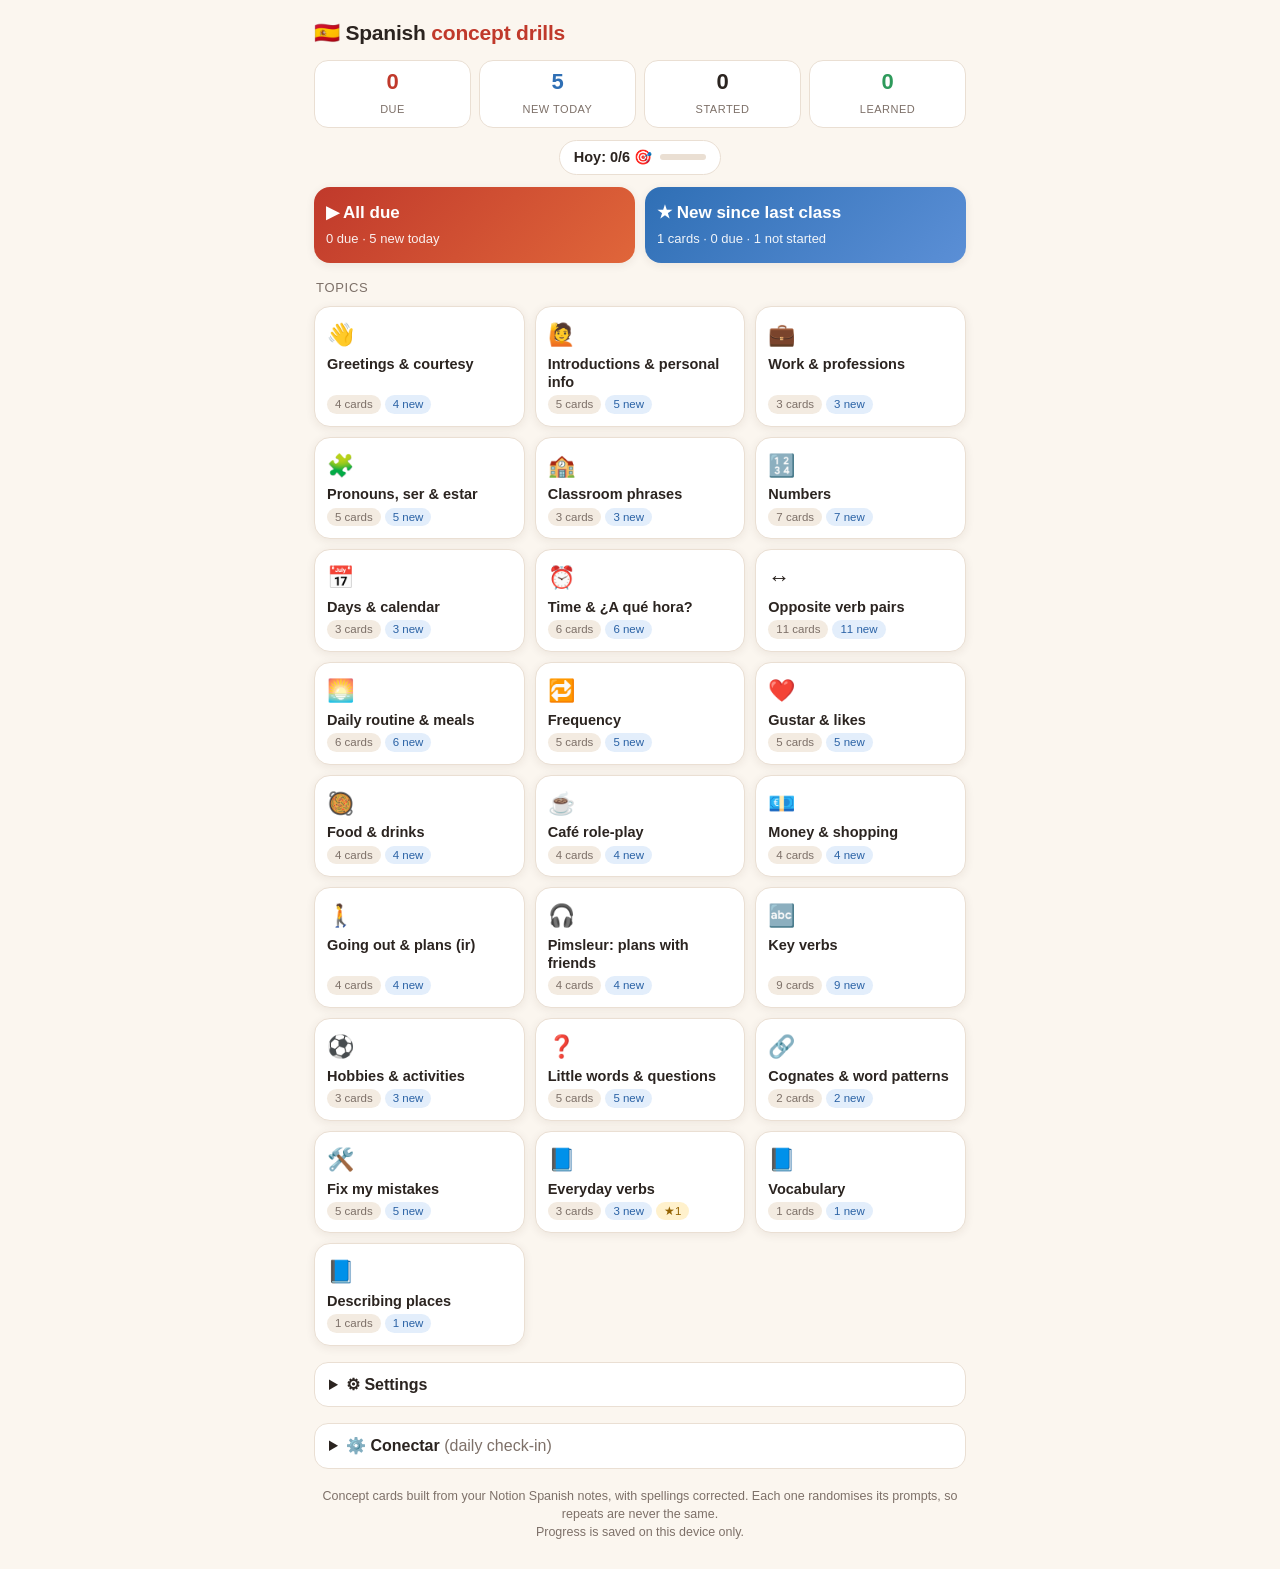
==== commit b1924964: "Add Pimsleur 11 Nov card" ====
--- a/index.html
+++ b/index.html
@@ -248,7 +248,7 @@
 
 <script>
 "use strict";
-const CONCEPTS = [{"id": "greet-hello", "topic": "Greetings & courtesy", "title": "Greetings for every situation", "instr": "Say it in Spanish.", "n": 6, "items": [{"p": "Hello!", "a": "¡Hola!"}, {"p": "Good morning", "a": "Buenos días"}, {"p": "Good afternoon (it's 3 pm)", "a": "Buenas tardes"}, {"p": "Good evening / good night (it's 9 pm)", "a": "Buenas noches"}, {"p": "How are you? (to a friend)", "a": "¿Cómo estás?", "alts": ["¿Qué tal?"], "tip": "tú form"}, {"p": "How are you? (to an older stranger, formal)", "a": "¿Cómo está usted?", "alts": ["¿Cómo está?"], "tip": "usted form: está, not estás"}, {"p": "How's it going?", "a": "¿Qué tal?"}, {"p": "I'm good", "a": "Estoy bien"}, {"p": "I'm not well", "a": "Estoy mal"}, {"p": "Nice to meet you", "a": "Mucho gusto", "alts": ["Encantado", "Encantada"], "tip": "Encantado if you're a man, encantada if you're a woman"}, {"p": "Welcome! (to a group)", "a": "¡Bienvenidos!"}, {"p": "What's up?", "a": "¿Qué pasa?"}], "title_es": "Saludos para cada situación", "instr_es": "Dilo en español."}, {"id": "greet-bye", "topic": "Greetings & courtesy", "title": "Saying goodbye", "instr": "Say it in Spanish.", "n": 5, "items": [{"p": "Goodbye", "a": "Adiós"}, {"p": "Bye", "a": "Chao", "tip": "Spelled chao in Spanish (not ciao)"}, {"p": "See you later", "a": "Hasta luego"}, {"p": "See you soon", "a": "Hasta pronto"}, {"p": "See you tomorrow", "a": "Hasta mañana"}, {"p": "See you at the hotel", "a": "Nos vemos en el hotel", "tip": "nos vemos = see you; nos vamos = we're leaving"}, {"p": "We're leaving", "a": "Nos vamos"}], "title_es": "Despedidas", "instr_es": "Dilo en español."}, {"id": "greet-polite", "topic": "Greetings & courtesy", "title": "Thanks, sorry & excuse me", "instr": "Say it in Spanish.", "n": 6, "items": [{"p": "Thank you very much", "a": "Muchas gracias"}, {"p": "You're welcome", "a": "De nada"}, {"p": "It's nothing", "a": "No es nada"}, {"p": "I'm very sorry", "a": "Lo siento mucho"}, {"p": "Excuse me (to get attention, formal)", "a": "Disculpe", "alts": ["Perdone"]}, {"p": "Excuse me (to get attention, informal)", "a": "Disculpa", "alts": ["Perdona"]}, {"p": "Excuse me (to get past someone)", "a": "Con permiso", "alts": ["Permiso"]}, {"p": "Sorry? / Pardon?", "a": "¿Perdón?", "alts": ["Perdón"]}, {"p": "Bless you! / Cheers!", "a": "¡Salud!"}, {"p": "Seriously?", "a": "¿En serio?"}, {"p": "It's fine / it's OK", "a": "Está bien", "alts": ["Vale"]}], "title_es": "Gracias, perdón y disculpe", "instr_es": "Dilo en español."}, {"id": "greet-dialogue", "topic": "Greetings & courtesy", "title": "Mini-dialogue: meeting people", "instr": "Translate the whole dialogue into Spanish.", "n": 6, "sets": [[{"p": "A: Hi! How's it going?", "a": "¡Hola! ¿Qué tal?"}, {"p": "B: Good, thanks. And you?", "a": "Bien, gracias. ¿Y tú?", "alts": ["Estoy bien, gracias. ¿Y tú?"]}, {"p": "A: I'm not well.", "a": "Estoy mal."}, {"p": "B: Seriously? I'm very sorry.", "a": "¿En serio? Lo siento mucho."}, {"p": "A: It's nothing. See you tomorrow!", "a": "No es nada. ¡Hasta mañana!"}], [{"p": "Good morning, how are you? (formal)", "a": "Buenos días, ¿cómo está usted?", "alts": ["Buenos días, ¿cómo está?"]}, {"p": "Very well, thank you. Nice to meet you.", "a": "Muy bien, gracias. Mucho gusto.", "alts": ["Muy bien, gracias. Encantado.", "Muy bien, gracias. Encantada."]}, {"p": "Excuse me (formal), where is the toilet?", "a": "Disculpe, ¿dónde está el baño?", "alts": ["Perdone, ¿dónde está el baño?"]}, {"p": "Over there.", "a": "Por allá."}, {"p": "Thank you very much!", "a": "¡Muchas gracias!"}, {"p": "You're welcome. See you later.", "a": "De nada. Hasta luego."}]], "title_es": "Minidiálogo: conocer gente", "instr_es": "Traduce todo el diálogo al español."}, {"id": "intro-self", "topic": "Introductions & personal info", "title": "Introduce yourself", "instr": "Answer each question about yourself in a full sentence. These are open answers, so check against the example yourself.", "n": 5, "items": [{"open": true, "pe": "What's your name?", "p": "¿Cómo te llamas?", "a": "Me llamo Joseph."}, {"open": true, "pe": "Where are you from?", "p": "¿De dónde eres?", "a": "Soy de Singapur. Soy singapurense.", "tip": "Nationalities are lowercase."}, {"open": true, "pe": "Where do you live?", "p": "¿Dónde vives?", "a": "Vivo en Singapur."}, {"open": true, "pe": "What do you do for work?", "p": "¿En qué trabajas?", "a": "Trabajo en finanzas."}, {"open": true, "pe": "What languages do you speak?", "p": "¿Qué lenguas hablas?", "a": "Hablo inglés, chino y un poco de español."}, {"open": true, "pe": "Why are you studying Spanish?", "p": "¿Por qué estudias español?", "a": "Estudio español porque quiero hablar con mis amigos."}, {"open": true, "pe": "What's your favourite food?", "p": "¿Cuál es tu comida favorita?", "a": "Mi comida favorita es la paella."}, {"open": true, "pe": "How old are you?", "p": "¿Cuántos años tienes?", "a": "Tengo ___ años.", "tip": "Age uses tener."}], "title_es": "Preséntate", "instr_es": "Responde a cada pregunta sobre ti con una frase completa. Son respuestas abiertas: compáralas tú mismo con el ejemplo."}, {"id": "intro-ask", "topic": "Introductions & personal info", "title": "Ask someone about themselves", "instr": "Ask the question in Spanish. Watch tú vs usted.", "n": 6, "items": [{"p": "What's your name? (tú)", "a": "¿Cómo te llamas?", "alts": ["¿Cuál es tu nombre?"]}, {"p": "Where are you from? (tú)", "a": "¿De dónde eres?"}, {"p": "Where are you from? (formal)", "a": "¿De dónde es usted?"}, {"p": "Are you from here? (formal)", "a": "¿Es usted de aquí?"}, {"p": "What's your surname?", "a": "¿Cuál es tu apellido?"}, {"p": "What's your nationality?", "a": "¿Cuál es tu nacionalidad?"}, {"p": "What languages do you speak?", "a": "¿Qué lenguas hablas?"}, {"p": "How old are you?", "a": "¿Cuántos años tienes?"}, {"p": "What's your favourite food?", "a": "¿Cuál es tu comida favorita?"}, {"p": "What are your names? (you all, Spain)", "a": "¿Cómo os llamáis?"}], "title_es": "Pregunta a alguien por su vida", "instr_es": "Haz la pregunta en español. Cuidado con tú y usted."}, {"id": "intro-others", "topic": "Introductions & personal info", "title": "Talk about other people", "instr": "Say it in Spanish.", "n": 6, "items": [{"p": "Her name is Ann", "a": "Ella se llama Ann"}, {"p": "What are their names?", "a": "¿Cómo se llaman ellos?", "alts": ["¿Cómo se llaman?"]}, {"p": "She lives in Tiong Bahru", "a": "Ella vive en Tiong Bahru"}, {"p": "She speaks English, Chinese and Malay", "a": "Ella habla inglés, chino y malayo", "tip": "hablo = I speak; habla = she speaks"}, {"p": "Are they from Argentina?", "a": "¿Ellos son de Argentina?", "alts": ["¿Son de Argentina?", "¿Son ellos de Argentina?"]}, {"p": "Where are they from?", "a": "¿De dónde son ellos?", "alts": ["¿De dónde son?"]}, {"p": "My dad is 47 years old", "a": "Mi papá tiene cuarenta y siete años", "alts": ["Mi papá tiene 47 años"], "tip": "papá (dad) ≠ papa (potato)"}, {"p": "We are Colombian", "a": "Somos colombianos"}, {"p": "We are Spanish", "a": "Somos españoles"}, {"p": "The children are good-looking", "a": "Los niños son guapos"}, {"p": "Our names are Jo and Juan", "a": "Nos llamamos Jo y Juan"}], "title_es": "Habla de otras personas", "instr_es": "Dilo en español."}, {"id": "intro-story", "topic": "Introductions & personal info", "title": "Your story in sentences", "instr": "Say it in Spanish.", "n": 5, "items": [{"p": "I'm learning Spanish because I want to visit Latin America", "a": "Estoy aprendiendo español porque quiero visitar Latinoamérica", "tip": "\"I am …-ing\" = estar + -ando/-iendo"}, {"p": "I study Spanish to talk with my friends", "a": "Estudio español para hablar con mis amigos", "tip": "para + infinitive = in order to"}, {"p": "I quit my job last year", "a": "Renuncié a mi trabajo el año pasado", "tip": "renunciar a"}, {"p": "I used to live in Singapore, but now I live in Spain", "a": "Solía vivir en Singapur, pero ahora vivo en España"}, {"p": "My Spanish isn't good", "a": "Mi español no es bueno"}, {"p": "I'm not from here", "a": "No soy de aquí"}, {"p": "I speak English, Chinese and a little Spanish", "a": "Hablo inglés, chino y un poco de español"}, {"p": "My favourite food is paella", "a": "Mi comida favorita es la paella"}], "title_es": "Tu historia en frases", "instr_es": "Dilo en español."}, {"id": "intro-contact", "topic": "Introductions & personal info", "title": "Personal details vocabulary", "instr": "Give the Spanish word, with its article.", "n": 5, "items": [{"p": "email", "a": "el correo electrónico", "alts": ["el correo"]}, {"p": "address", "a": "la dirección"}, {"p": "mobile number", "a": "el número de móvil", "alts": ["el móvil"]}, {"p": "city", "a": "la ciudad"}, {"p": "country", "a": "el país"}, {"p": "countries", "a": "los países"}, {"p": "surname", "a": "el apellido"}, {"p": "first name", "a": "el nombre"}, {"p": "age", "a": "la edad"}, {"p": "joseph@gmail.com (say it out loud)", "a": "joseph arroba gmail punto com", "tip": "@ = arroba, . = punto"}], "title_es": "Datos personales: vocabulario", "instr_es": "Escribe la palabra en español, con su artículo."}, {"id": "work-me", "topic": "Work & professions", "title": "Talk about your job", "instr": "Say it in Spanish.", "n": 5, "items": [{"p": "I work in finance", "a": "Trabajo en finanzas", "tip": "trabajo already means \"I work\", so no soy"}, {"p": "I work in an office", "a": "Trabajo en una oficina"}, {"p": "I work a lot", "a": "Trabajo mucho"}, {"p": "I work in investments", "a": "Trabajo en inversiones"}, {"p": "I work from 9 to 5", "a": "Trabajo de nueve a cinco"}, {"p": "I work Monday to Friday", "a": "Trabajo de lunes a viernes"}, {"p": "I'm not working at the moment", "a": "No estoy trabajando"}, {"p": "I'm a teacher (man)", "a": "Soy profesor", "tip": "No \"un\": Soy profesor"}], "title_es": "Habla de tu trabajo", "instr_es": "Dilo en español."}, {"id": "work-ask", "topic": "Work & professions", "title": "Ask about work", "instr": "Ask the question in Spanish (tú).", "n": 4, "items": [{"p": "What do you do for work?", "a": "¿En qué trabajas?", "alts": ["¿A qué te dedicas?"]}, {"p": "What's your profession?", "a": "¿Cuál es tu profesión?"}, {"p": "Where do you work?", "a": "¿Dónde trabajas?"}, {"p": "What do you do for a living?", "a": "¿A qué te dedicas?", "alts": ["¿En qué trabajas?"]}, {"p": "What time do you work?", "a": "¿A qué hora trabajas?"}, {"p": "What do you do?", "a": "¿Qué haces?"}], "title_es": "Pregunta por el trabajo", "instr_es": "Haz la pregunta en español (tú)."}, {"id": "work-others", "topic": "Work & professions", "title": "Other people's jobs", "instr": "Say it in Spanish.", "n": 5, "items": [{"p": "She's a social worker", "a": "Ella es trabajadora social", "alts": ["Es trabajadora social"]}, {"p": "She works for the government", "a": "Ella trabaja en el gobierno", "alts": ["Trabaja en el gobierno"]}, {"p": "He's a police officer", "a": "Él es policía", "alts": ["Es policía"]}, {"p": "She's an actress", "a": "Ella es actriz", "alts": ["Es actriz"]}, {"p": "He's a teacher", "a": "Él es profesor", "alts": ["Es profesor"]}, {"p": "She's a teacher", "a": "Ella es profesora", "alts": ["Es profesora"]}, {"p": "I'm a homemaker", "a": "Soy ama de casa"}, {"p": "I work in finance (I'm a financier)", "a": "Soy financiero"}], "tip": "With ser + profession, no article: Es profesor, not Es un profesor.", "title_es": "El trabajo de otras personas", "instr_es": "Dilo en español."}, {"id": "serestar-gap", "topic": "Pronouns, ser & estar", "title": "ser or estar? Fill the gap", "instr": "Type just the missing verb.", "n": 6, "items": [{"pe": "He's not here.", "p": "Él no ___ aquí.", "a": "está", "tip": "location → estar"}, {"pe": "You're from Mexico (formal).", "p": "Usted ___ de México.", "a": "es", "tip": "origin → ser"}, {"pe": "Where is the Fernández hotel?", "p": "¿Dónde ___ el hotel Fernández?", "a": "está", "tip": "location → estar"}, {"pe": "We are Spanish.", "p": "Nosotros ___ españoles.", "a": "somos", "tip": "nationality → ser"}, {"pe": "This coffee is cold (right now).", "p": "Este café ___ frío. (ahora)", "a": "está", "tip": "temporary state → estar"}, {"pe": "It's important.", "p": "___ importante.", "a": "Es"}, {"pe": "I'm eating my dinner.", "p": "___ comiendo mi cena.", "a": "Estoy", "tip": "-ando/-iendo → estar"}, {"pe": "My Spanish isn't good.", "p": "Mi español no ___ bueno.", "a": "es"}, {"pe": "I'm a teacher.", "p": "Yo ___ profesor.", "a": "soy", "tip": "profession → ser"}, {"pe": "It tastes very good! (the food, right now)", "p": "¡___ muy buena! (la comida, ahora)", "a": "Está", "tip": "how it is right now → estar"}, {"pe": "They're from Argentina.", "p": "Ellos ___ de Argentina.", "a": "son"}, {"pe": "My wife is here with us.", "p": "Mi esposa ___ aquí con nosotros.", "a": "está"}, {"pe": "It's three in the afternoon.", "p": "___ las tres de la tarde.", "a": "Son", "tip": "clock time → ser"}, {"pe": "How are you? (tú)", "p": "¿Cómo ___? (tú)", "a": "estás"}, {"pe": "You're incredible.", "p": "Tú ___ increíble.", "a": "eres"}], "title_es": "¿Ser o estar? Completa el hueco", "instr_es": "Escribe solo el verbo que falta."}, {"id": "pronouns", "topic": "Pronouns, ser & estar", "title": "Pronouns & possessives", "instr": "Say it in Spanish.", "n": 6, "items": [{"p": "I / you / he / she", "a": "yo / tú / él / ella"}, {"p": "we (mixed group) / we (all women)", "a": "nosotros / nosotras"}, {"p": "you all (Spain) / you all (Latin America)", "a": "vosotros / ustedes"}, {"p": "they (men or mixed) / they (all women)", "a": "ellos / ellas"}, {"p": "my house", "a": "mi casa", "tip": "mi = my; me = me"}, {"p": "your eyes (tú)", "a": "tus ojos"}, {"p": "his friend", "a": "su amigo"}, {"p": "I like your house (tú)", "a": "Me gusta tu casa", "tip": "tu (no accent) = your"}, {"p": "You are incredible (tú)", "a": "Tú eres increíble", "tip": "tú (accent) = you"}, {"p": "I love you (deep, romantic)", "a": "Te amo"}, {"p": "I love you (family, friends)", "a": "Te quiero"}], "title_es": "Pronombres y posesivos", "instr_es": "Dilo en español."}, {"id": "person-grid", "topic": "Pronouns, ser & estar", "title": "One person, four words: pronoun, ser, my/your, myself", "title_es": "Una persona, cuatro palabras: pronombre, ser, posesivo, reflexivo", "instr": "Say it in Spanish. Keep the person straight: pronoun, ser form, possessive and reflexive pronoun all have to match.", "instr_es": "Dilo en español. El pronombre, el verbo ser, el posesivo y el reflexivo tienen que coincidir.", "n": 6, "items": [{"p": "I: pronoun, ser, my, myself", "a": "yo, soy, mi, me"}, {"p": "you (tú): pronoun, ser, your, yourself", "a": "tú, eres, tu, te", "tip": "tú (accent) = you; tu (no accent) = your"}, {"p": "she: pronoun, ser, her, herself", "a": "ella, es, su, se"}, {"p": "we: pronoun, ser, our, ourselves", "a": "nosotros, somos, nuestro, nos"}, {"p": "you all (Spain): pronoun, ser, your, yourselves", "a": "vosotros, sois, vuestro, os"}, {"p": "they: pronoun, ser, their, themselves", "a": "ellos, son, su, se"}, {"p": "I'm Joseph and my house is big. I get up at seven.", "a": "Soy Joseph y mi casa es grande. Me levanto a las siete.", "tip": "mi = my; me = myself"}, {"p": "You (tú) are tall and your brother too. You shower every morning.", "a": "Eres alto y tu hermano también. Te duchas todas las mañanas."}, {"p": "We are friends; our class is on Tuesday. We get up early.", "a": "Somos amigos; nuestra clase es el martes. Nos levantamos temprano.", "tip": "nuestro → nuestra with clase"}, {"p": "You all (Spain) are students. What time do you get up every day?", "a": "Sois estudiantes. ¿A qué hora os levantáis todos los días?"}, {"p": "They are from Spain; their house is in Madrid. They shower in the morning.", "a": "Son de España; su casa está en Madrid. Se duchan por la mañana."}, {"p": "She is my teacher. She washes her hands.", "a": "Es mi profesora. Se lava las manos.", "tip": "with reflexives: las manos, not sus manos"}, {"p": "You all (Spain) shower in the morning", "a": "Vosotros os ducháis por la mañana", "alts": ["Os ducháis por la mañana"]}]}, {"id": "articles", "topic": "Pronouns, ser & estar", "title": "el, la, los, las", "instr": "Type the article and the noun.", "n": 7, "items": [{"pe": "the meeting", "p": "___ reunión", "a": "la reunión", "tip": "-ión words are feminine"}, {"pe": "the day", "p": "___ día", "a": "el día", "tip": "masculine even though it ends in -a"}, {"pe": "the bar", "p": "___ bar", "a": "el bar"}, {"pe": "the things", "p": "___ cosas", "a": "las cosas"}, {"pe": "the water", "p": "___ agua", "a": "el agua", "tip": "feminine, but el because of the stressed a-"}, {"pe": "the city", "p": "___ ciudad", "a": "la ciudad", "tip": "-dad words are feminine"}, {"pe": "the dogs", "p": "___ perros", "a": "los perros"}, {"pe": "the glasses", "p": "___ gafas", "a": "las gafas"}, {"pe": "the coffee", "p": "___ café", "a": "el café"}, {"pe": "the beer", "p": "___ cerveza", "a": "la cerveza"}, {"pe": "the countries", "p": "___ países", "a": "los países"}, {"pe": "the address", "p": "___ dirección", "a": "la dirección"}, {"pe": "the hotel", "p": "___ hotel", "a": "el hotel"}, {"pe": "the week", "p": "___ semana", "a": "la semana"}], "title_es": "el, la, los, las", "instr_es": "Escribe el artículo y el sustantivo."}, {"id": "hay-esta", "topic": "Pronouns, ser & estar", "title": "hay vs está; this & these", "instr": "Say it in Spanish.", "n": 5, "items": [{"p": "Is there a hotel here?", "a": "¿Hay un hotel aquí?", "tip": "Is there…? = ¿Hay…?"}, {"p": "Where is the hotel?", "a": "¿Dónde está el hotel?"}, {"p": "There are ten here", "a": "Hay diez aquí"}, {"p": "It's here", "a": "Está aquí"}, {"p": "There's time today", "a": "Hay tiempo hoy"}, {"p": "What is this?", "a": "¿Qué es esto?"}, {"p": "I want this guitar", "a": "Quiero esta guitarra", "tip": "esta (no accent) = this (fem.)"}, {"p": "Is there time?", "a": "¿Hay tiempo?", "tip": "hay sounds like \"ai\""}, {"p": "There's very good food there", "a": "Hay muy buena comida allí"}], "title_es": "Hay o está; esto y esta", "instr_es": "Dilo en español."}, {"id": "class-survival", "topic": "Classroom phrases", "title": "Survival phrases in class", "instr": "Say it in Spanish.", "n": 6, "items": [{"p": "How do you say \"window\" in Spanish?", "a": "¿Cómo se dice \"window\" en español?", "tip": "se dice, not se dices"}, {"p": "How do you spell it?", "a": "¿Cómo se escribe?"}, {"p": "Sorry, can you repeat?", "a": "Perdón, ¿puedes repetir?"}, {"p": "What does \"vuelo\" mean?", "a": "¿Qué significa \"vuelo\"?"}, {"p": "I don't understand", "a": "No entiendo", "alts": ["No comprendo"]}, {"p": "I have a question", "a": "Tengo una pregunta"}, {"p": "You speak very fast", "a": "Hablas muy rápido"}, {"p": "Can you speak more slowly?", "a": "¿Puedes hablar más despacio?", "tip": "after puedes, use the infinitive"}, {"p": "Do you understand?", "a": "¿Entiendes?"}, {"p": "I don't know", "a": "No sé"}], "title_es": "Frases para sobrevivir en clase", "instr_es": "Dilo en español."}, {"id": "class-instructions", "topic": "Classroom phrases", "title": "Workbook instructions", "instr": "Give the infinitive (or noun).", "n": 6, "items": [{"p": "to read", "a": "leer"}, {"p": "to write", "a": "escribir"}, {"p": "to listen", "a": "escuchar"}, {"p": "to repeat", "a": "repetir"}, {"p": "to complete", "a": "completar"}, {"p": "to answer", "a": "contestar"}, {"p": "to underline", "a": "subrayar"}, {"p": "to match", "a": "relacionar"}, {"p": "to mark / tick", "a": "marcar"}, {"p": "page", "a": "la página"}, {"p": "the alphabet", "a": "el abecedario"}], "title_es": "Instrucciones del libro de ejercicios", "instr_es": "Escribe el infinitivo (o el sustantivo)."}, {"id": "class-teacher", "topic": "Classroom phrases", "title": "Talking to your teacher", "instr": "Say it in Spanish.", "n": 5, "items": [{"p": "My Spanish isn't good", "a": "Mi español no es bueno"}, {"p": "I'm learning Spanish", "a": "Estoy aprendiendo español"}, {"p": "I want to try", "a": "Quiero intentar"}, {"p": "I try", "a": "Intento"}, {"p": "Not me", "a": "Yo no"}, {"p": "Of course", "a": "Claro"}, {"p": "I'm going to try", "a": "Voy a intentar"}, {"p": "Why not?", "a": "¿Por qué no?"}], "title_es": "Hablar con tu profesor", "instr_es": "Dilo en español."}, {"id": "num-1-20", "topic": "Numbers", "title": "Numbers 1–20", "instr": "Write each number in Spanish words. You get a new set every time.", "n": 8, "gen": "num", "args": {"mode": "1-20"}, "tip": "16–19 are one word: dieciséis, diecisiete, dieciocho, diecinueve.", "title_es": "Los números del 1 al 20", "instr_es": "Escribe cada número en letras. Cada vez te sale una serie nueva."}, {"id": "num-tens", "topic": "Numbers", "title": "Tens up to 100", "instr": "Write each number in words.", "n": 6, "gen": "num", "args": {"mode": "tens"}, "tip": "70 setenta and 60 sesenta are easy to mix up. 100 = cien.", "title_es": "Las decenas hasta el 100", "instr_es": "Escribe cada número en letras."}, {"id": "num-21-99", "topic": "Numbers", "title": "Compound numbers 21–99", "instr": "Write each number in words.", "n": 6, "gen": "num", "args": {"mode": "21-99"}, "tip": "21–29 are one word (veintiuno, veintidós, veintitrés…). From 31 on, use y with no hyphens: treinta y uno.", "title_es": "Números compuestos del 21 al 99", "instr_es": "Escribe cada número en letras."}, {"id": "num-1-100", "topic": "Numbers", "title": "Spell out numbers 1–100", "instr": "Mixed challenge with plenty of tricky ones. A fresh set every time.", "n": 8, "gen": "num", "args": {"mode": "mix"}, "tip": "Accents: dieciséis, veintidós, veintitrés, veintiséis.", "title_es": "Escribe los números del 1 al 100", "instr_es": "Reto mixto con muchos números difíciles. Una serie nueva cada vez."}, {"id": "num-hundreds", "topic": "Numbers", "title": "Big numbers 100–999", "instr": "Write each number in words.", "n": 5, "gen": "num", "args": {"mode": "hundreds"}, "tip": "100 = cien, but 101–199 = ciento…. Irregulars: quinientos (500), setecientos (700), novecientos (900).", "title_es": "Números grandes del 100 al 999", "instr_es": "Escribe cada número en letras."}, {"id": "num-nouns", "topic": "Numbers", "title": "Numbers with nouns: minutes, ages, things", "instr": "Say it in Spanish.", "n": 6, "gen": "numnoun", "args": {}, "tip": "If it ends in 1: un before a masculine noun (veintiún minutos), una before a feminine one (veintiuna cervezas).", "title_es": "Números con sustantivos: minutos, edades, cosas", "instr_es": "Dilo en español."}, {"id": "num-prices", "topic": "Numbers", "title": "Prices", "instr": "Say it in Spanish.", "n": 5, "gen": "prices", "args": {"mode": "cuesta"}, "tip": "It costs = cuesta; they cost = cuestan.", "title_es": "Precios", "instr_es": "Dilo en español."}, {"id": "days-week", "topic": "Days & calendar", "title": "Days of the week", "instr": "Say it in Spanish. Days are lowercase.", "n": 7, "items": [{"p": "Monday", "a": "lunes"}, {"p": "Tuesday", "a": "martes"}, {"p": "Wednesday", "a": "miércoles"}, {"p": "Thursday", "a": "jueves"}, {"p": "Friday", "a": "viernes"}, {"p": "Saturday", "a": "sábado"}, {"p": "Sunday", "a": "domingo"}, {"p": "The day after Monday", "a": "martes"}, {"p": "The day after Tuesday", "a": "miércoles"}, {"p": "The day after Wednesday", "a": "jueves"}, {"p": "The day after Thursday", "a": "viernes"}, {"p": "The day before Sunday", "a": "sábado"}, {"p": "The day before Monday", "a": "domingo"}, {"p": "The day before Friday", "a": "jueves"}], "title_es": "Los días de la semana", "instr_es": "Dilo en español. Los días se escriben en minúscula."}, {"id": "days-phrases", "topic": "Days & calendar", "title": "Calendar phrases", "instr": "Say it in Spanish.", "n": 6, "items": [{"p": "on Mondays", "a": "los lunes"}, {"p": "Monday to Friday", "a": "de lunes a viernes"}, {"p": "the weekend", "a": "el fin de semana"}, {"p": "on weekdays", "a": "entre semana"}, {"p": "Today is Tuesday", "a": "Hoy es martes"}, {"p": "tomorrow", "a": "mañana"}, {"p": "every day", "a": "todos los días", "tip": "el día is masculine"}, {"p": "the week / the month / the year", "a": "la semana / el mes / el año"}, {"p": "the months", "a": "los meses"}, {"p": "See you tomorrow", "a": "Hasta mañana"}], "title_es": "Expresiones del calendario", "instr_es": "Dilo en español."}, {"id": "days-myweek", "topic": "Days & calendar", "title": "Your week", "instr": "Say it in Spanish.", "n": 5, "items": [{"p": "I have Spanish class on Tuesdays and Thursdays", "a": "Tengo clase de español los martes y los jueves", "alts": ["Tengo clase de español los martes y jueves"]}, {"p": "The class is from 7 to 10 pm", "a": "La clase es de siete a diez de la noche"}, {"p": "I work Monday to Friday", "a": "Trabajo de lunes a viernes"}, {"p": "On the weekend I play sports", "a": "El fin de semana practico deportes"}, {"p": "Today is Sunday and tomorrow is Monday", "a": "Hoy es domingo y mañana es lunes"}, {"p": "On Saturdays I go to the bakery", "a": "Los sábados voy a la panadería"}, {"p": "On weekdays I work a lot", "a": "Entre semana trabajo mucho"}], "title_es": "Tu semana", "instr_es": "Dilo en español."}, {"id": "time-clock", "topic": "Time & ¿A qué hora?", "title": "What time is it?", "instr": "Say each time as a full sentence (Es la… / Son las…). A fresh set every time.", "n": 6, "gen": "clock", "args": {"mode": "es"}, "tip": "Up to :30 use y (y cuarto, y media). After :30 use menos with the next hour (las siete menos veinte = 6:40). Es la una; son las dos, tres…", "title_es": "¿Qué hora es?", "instr_es": "Di cada hora con una frase completa (Es la… / Son las…). Una serie nueva cada vez."}, {"id": "time-at", "topic": "Time & ¿A qué hora?", "title": "At what time? (a las…)", "instr": "Say “at …” in Spanish.", "n": 6, "gen": "clock", "args": {"mode": "a"}, "tip": "a la una, but a las dos / a las tres…. Use de la mañana / de la tarde / de la noche.", "title_es": "¿A qué hora? (a las…)", "instr_es": "Di «a las…» en español."}, {"id": "time-questions", "topic": "Time & ¿A qué hora?", "title": "¿A qué hora…? questions", "instr": "Ask the question in Spanish.", "n": 6, "items": [{"p": "What time does the supermarket open?", "a": "¿A qué hora abre el supermercado?"}, {"p": "What time does the supermarket close?", "a": "¿A qué hora cierra el supermercado?"}, {"p": "What time does the work meeting start?", "a": "¿A qué hora empieza la reunión de trabajo?", "tip": "la reunión (feminine)"}, {"p": "What time does the meeting end?", "a": "¿A qué hora termina la reunión?"}, {"p": "What time does the bus leave?", "a": "¿A qué hora sale el bus?"}, {"p": "What time does the flight arrive?", "a": "¿A qué hora llega el vuelo?", "tip": "vuelo = flight; plane = avión"}, {"p": "What time do you work?", "a": "¿A qué hora trabajas?"}, {"p": "What time do you get up?", "a": "¿A qué hora te levantas?"}, {"p": "What time do you eat lunch?", "a": "¿A qué hora comes?"}, {"p": "What time does the high-speed train leave?", "a": "¿A qué hora sale el tren AVE?", "alts": ["¿A qué hora sale el AVE?"]}], "title_es": "Preguntas con ¿A qué hora…?", "instr_es": "Haz la pregunta en español."}, {"id": "time-answers", "topic": "Time & ¿A qué hora?", "title": "Opening, closing & departure times", "instr": "Say it in Spanish.", "n": 5, "items": [{"p": "The supermarket opens at 8 am", "a": "El supermercado abre a las ocho de la mañana"}, {"p": "The supermarket closes at 10 pm", "a": "El supermercado cierra a las diez de la noche"}, {"p": "The meeting starts at 9:15", "a": "La reunión empieza a las nueve y cuarto", "alts": ["La reunión empieza a las nueve y quince"]}, {"p": "The meeting ends at 11:30", "a": "La reunión termina a las once y media", "alts": ["La reunión termina a las once y treinta"]}, {"p": "The bus leaves at 6:40", "a": "El bus sale a las siete menos veinte", "alts": ["El bus sale a las seis y cuarenta"]}, {"p": "The flight arrives at 1 pm", "a": "El vuelo llega a la una de la tarde"}, {"p": "I get up at 8", "a": "Me levanto a las ocho"}, {"p": "I eat lunch at 1 pm", "a": "Como a la una de la tarde"}], "title_es": "Horarios: abrir, cerrar, salir y llegar", "instr_es": "Dilo en español."}, {"id": "time-early-late", "topic": "Time & ¿A qué hora?", "title": "Early, late & how long", "instr": "Say it in Spanish.", "n": 6, "items": [{"p": "It's early", "a": "Es temprano"}, {"p": "It's very early", "a": "Es muy temprano"}, {"p": "It's late and I'm sleepy", "a": "Es tarde y tengo sueño"}, {"p": "It's not late", "a": "No es tarde"}, {"p": "Not now, later", "a": "Ahora no, más tarde"}, {"p": "I want to talk later", "a": "Quiero hablar más tarde"}, {"p": "How much time do you (all) have?", "a": "¿Cuánto tiempo tenéis?", "tip": "cuánto = how much; cuándo = when"}, {"p": "We have an hour", "a": "Tenemos una hora"}, {"p": "Do we have time?", "a": "¿Tenemos tiempo?"}, {"p": "an hour and a half", "a": "una hora y media"}, {"p": "It's too long (too much time)", "a": "Es demasiado tiempo"}, {"p": "in twenty-one minutes", "a": "en veintiún minutos"}, {"p": "Only fifteen minutes", "a": "Solo quince minutos"}, {"p": "If there's no time", "a": "Si no hay tiempo"}], "title_es": "Temprano, tarde y cuánto tiempo", "instr_es": "Dilo en español."}, {"id": "time-day-parts", "topic": "Time & ¿A qué hora?", "title": "Parts of the day", "instr": "Say it in Spanish.", "n": 5, "items": [{"p": "in the morning", "a": "por la mañana"}, {"p": "in the afternoon", "a": "por la tarde"}, {"p": "at night", "a": "por la noche"}, {"p": "noon", "a": "el mediodía"}, {"p": "midnight", "a": "la medianoche"}, {"p": "now", "a": "ahora"}, {"p": "It's 3 pm", "a": "Son las tres de la tarde"}, {"p": "It's one o'clock", "a": "Es la una"}, {"p": "It's 6 pm", "a": "Son las seis de la tarde"}], "title_es": "Las partes del día", "instr_es": "Dilo en español."}, {"id": "opp-open-close", "topic": "Opposite verb pairs", "title": "Opening hours: abrir / cerrar", "instr": "Say when each place opens and closes (or doesn't).", "n": 5, "tip": "abrir is regular (abre); cerrar changes e → ie (cierra, cierran). a la una, but a las dos…", "items": [{"pe": "The bank opens at 9 and closes at 5", "p": "el banco · 9:00 → 17:00", "a": "El banco abre a las nueve y cierra a las cinco", "alts": ["El banco abre a las nueve y cierra a las cinco de la tarde"]}, {"pe": "The supermarket opens at 7 and closes at 11", "p": "el supermercado · 7:00 → 23:00", "a": "El supermercado abre a las siete y cierra a las once", "alts": ["El supermercado abre a las siete y cierra a las once de la noche"]}, {"pe": "The museum opens at 10 and closes at 6", "p": "el museo · 10:00 → 18:00", "a": "El museo abre a las diez y cierra a las seis", "alts": ["El museo abre a las diez y cierra a las seis de la tarde"]}, {"pe": "The pharmacy opens at 9:30 and closes at 9", "p": "la farmacia · 9:30 → 21:00", "a": "La farmacia abre a las nueve y media y cierra a las nueve", "alts": ["La farmacia abre a las nueve y media y cierra a las nueve de la noche"]}, {"pe": "The restaurant opens at 1 and closes at 4", "p": "el restaurante · 13:00 → 16:00", "a": "El restaurante abre a la una y cierra a las cuatro", "alts": ["El restaurante abre a la una y cierra a las cuatro de la tarde"], "tip": "a la una (singular)"}, {"pe": "Banks close on Sundays", "p": "los bancos · los domingos (cerrar)", "a": "Los bancos cierran los domingos", "tip": "cierran: plural, still e → ie"}, {"pe": "The library doesn't open on Mondays", "p": "la biblioteca · los lunes (no abrir)", "a": "La biblioteca no abre los lunes"}, {"pe": "The shops open at 10 and close at 10 pm", "p": "las tiendas · 10:00 → 22:00", "a": "Las tiendas abren a las diez y cierran a las diez de la noche", "alts": ["Las tiendas abren a las diez y cierran a las diez"]}], "title_es": "Horarios: abrir y cerrar", "instr_es": "Di a qué hora abre y cierra cada sitio."}, {"id": "opp-leave-arrive", "topic": "Opposite verb pairs", "title": "Who leaves, who arrives: salir / llegar", "instr": "Make a sentence for each person.", "n": 6, "tip": "salir: salgo (yo) is irregular, the rest are regular (sales, sale, salimos…). salir de = leave a place; llegar a = arrive at.", "items": [{"pe": "I leave at 8", "p": "(yo) salir · 8:00", "a": "Salgo a las ocho", "alts": ["Yo salgo a las ocho"], "tip": "salgo, not salo"}, {"pe": "My sister leaves at 7", "p": "mi hermana · salir · 7:00", "a": "Mi hermana sale a las siete"}, {"pe": "We arrive late", "p": "nosotros · llegar · tarde", "a": "Llegamos tarde", "alts": ["Nosotros llegamos tarde"]}, {"pe": "What time do you arrive?", "p": "(tú) llegar · ¿a qué hora?", "a": "¿A qué hora llegas?"}, {"pe": "They leave home at 9", "p": "ellos · salir de casa · 9:00", "a": "Salen de casa a las nueve", "alts": ["Ellos salen de casa a las nueve"]}, {"pe": "I arrive at the office at 9:30", "p": "(yo) llegar a la oficina · 9:30", "a": "Llego a la oficina a las nueve y media", "alts": ["Llego a la oficina a las nueve y treinta"]}, {"pe": "Are you (all) going out tonight?", "p": "vosotros · salir · esta noche", "a": "¿Salís esta noche?", "alts": ["¿Vosotros salís esta noche?"], "tip": "Spain: vosotros salís. Latin America: ¿Ustedes salen esta noche?"}, {"pe": "The train arrives at 2:15", "p": "el tren · llegar · 14:15", "a": "El tren llega a las dos y cuarto", "alts": ["El tren llega a las dos y quince", "El tren llega a las dos y cuarto de la tarde"]}, {"pe": "I leave work at 6", "p": "(yo) salir del trabajo · 18:00", "a": "Salgo del trabajo a las seis", "alts": ["Salgo del trabajo a las seis de la tarde"], "tip": "de + el = del"}], "title_es": "¿Quién sale y quién llega? salir y llegar", "instr_es": "Haz una frase para cada persona."}, {"id": "opp-transport", "topic": "Opposite verb pairs", "title": "Timetables: what time does it leave / arrive?", "instr": "Ask or answer about each timetable.", "n": 6, "tip": "Use el bus as the default. Regional: Spain el autobús, Mexico el camión, Argentina el colectivo. Questions take an accent: ¿A qué hora…? (qué).", "items": [{"pe": "What time does the bus leave?", "p": "¿el bus? · salir", "a": "¿A qué hora sale el bus?", "alts": ["¿A qué hora sale el autobús?"], "tip": "qué takes an accent in questions"}, {"pe": "What time does the train arrive?", "p": "¿el tren? · llegar", "a": "¿A qué hora llega el tren?"}, {"pe": "What time does the flight to Madrid leave?", "p": "¿el vuelo a Madrid? · salir", "a": "¿A qué hora sale el vuelo a Madrid?"}, {"pe": "What time does the bus arrive? (Spain)", "p": "¿el autobús? · llegar", "a": "¿A qué hora llega el autobús?", "alts": ["¿A qué hora llega el bus?"], "tip": "el autobús: the usual word in Spain"}, {"pe": "The bus leaves at 7:15 and arrives at 7:50", "p": "el bus · 7:15 → 7:50", "a": "El bus sale a las siete y cuarto y llega a las ocho menos diez", "alts": ["El bus sale a las siete y quince y llega a las siete y cincuenta"]}, {"pe": "The train leaves at 10:30 and arrives at 12:45", "p": "el tren · 10:30 → 12:45", "a": "El tren sale a las diez y media y llega a la una menos cuarto", "alts": ["El tren sale a las diez y treinta y llega a las doce y cuarenta y cinco", "El tren sale a las diez y media y llega a las doce y cuarenta y cinco"]}, {"pe": "The flight leaves at 1:05 and arrives at 3:20", "p": "el vuelo · 13:05 → 15:20", "a": "El vuelo sale a la una y cinco y llega a las tres y veinte", "alts": ["El vuelo sale a la una y cinco de la tarde y llega a las tres y veinte de la tarde"], "tip": "a la una (singular), a las tres"}, {"pe": "The bus leaves at 9:40 pm and arrives at 10:10", "p": "el bus · 21:40 → 22:10", "a": "El bus sale a las diez menos veinte y llega a las diez y diez", "alts": ["El bus sale a las nueve y cuarenta y llega a las diez y diez", "El bus sale a las diez menos veinte de la noche y llega a las diez y diez de la noche"]}, {"pe": "The last train leaves at 11:55 pm", "p": "el último tren · salir · 23:55", "a": "El último tren sale a las doce menos cinco", "alts": ["El último tren sale a las once y cincuenta y cinco", "El último tren sale a las doce menos cinco de la noche"]}, {"pe": "The bus is arriving 10 minutes late", "p": "el bus · llegar tarde · 10 minutos", "a": "El bus llega diez minutos tarde", "alts": ["El bus llega con diez minutos de retraso"], "tip": "con retraso = delayed (Spain)"}, {"pe": "Which bus do you take?", "p": "¿(tú) qué bus tomar?", "a": "¿Qué bus tomas?", "alts": ["¿Qué bus coges?"], "tip": "Spain often says coger el bus; in Latin America use tomar (coger is vulgar there)"}], "title_es": "Horarios de transporte: ¿a qué hora sale / llega?", "instr_es": "Pregunta o responde sobre cada horario."}, {"id": "opp-start-end", "topic": "Opposite verb pairs", "title": "Start & finish: empezar / terminar", "instr": "Ask or say it in Spanish.", "n": 6, "tip": "empezar changes e → ie (empieza, empiezo) except nosotros/vosotros (empezamos). The infinitive is terminar (not terminas).", "items": [{"pe": "What time does the class start?", "p": "¿la clase? · empezar", "a": "¿A qué hora empieza la clase?"}, {"pe": "What time does the film end?", "p": "¿la película? · terminar", "a": "¿A qué hora termina la película?"}, {"pe": "The class starts at 7 and ends at 10", "p": "la clase · 19:00 → 22:00", "a": "La clase empieza a las siete y termina a las diez", "alts": ["La clase empieza a las siete de la tarde y termina a las diez de la noche"]}, {"pe": "I start work at 9", "p": "(yo) empezar a trabajar · 9:00", "a": "Empiezo a trabajar a las nueve", "alts": ["Empiezo a trabajar a las nueve de la mañana"], "tip": "empezar a + infinitive"}, {"pe": "We start tomorrow", "p": "nosotros · empezar · mañana", "a": "Empezamos mañana", "tip": "No stem change for nosotros: empezamos, not empiezamos"}, {"pe": "What time do you finish work?", "p": "(tú) terminar de trabajar · ¿a qué hora?", "a": "¿A qué hora terminas de trabajar?", "alts": ["¿A qué hora terminas el trabajo?"], "tip": "terminar de + infinitive = finish doing"}, {"pe": "The concert starts at 9 pm", "p": "el concierto · 21:00 · empezar", "a": "El concierto empieza a las nueve de la noche", "alts": ["El concierto empieza a las nueve"]}, {"pe": "The holidays end on Monday", "p": "las vacaciones · terminar · el lunes", "a": "Las vacaciones terminan el lunes"}], "title_es": "Empezar y terminar", "instr_es": "Pregunta o dilo en español."}, {"id": "opp-go-return", "topic": "Opposite verb pairs", "title": "Coming & going: entrar / salir, ir / volver", "instr": "Make a sentence for each prompt.", "n": 6, "tip": "volver changes o → ue (vuelvo, vuelve) except nosotros/vosotros (volvemos). ir is irregular: voy, vas, va…", "items": [{"pe": "I go into the shop", "p": "(yo) entrar · la tienda", "a": "Entro en la tienda", "alts": ["Entro a la tienda"], "tip": "Spain usually says entrar en; Latin America entrar a. Both are correct (RAE)"}, {"pe": "I come out of the metro", "p": "(yo) salir · el metro", "a": "Salgo del metro", "tip": "de + el = del"}, {"pe": "I go back home at 11", "p": "(yo) volver a casa · 23:00", "a": "Vuelvo a casa a las once", "alts": ["Vuelvo a casa a las once de la noche"], "tip": "vuelvo: o → ue"}, {"pe": "We come back on Sunday", "p": "nosotros · volver · el domingo", "a": "Volvemos el domingo", "tip": "nosotros keeps the o: volvemos, not vuelvemos"}, {"pe": "My friend goes to Madrid and comes back on Friday", "p": "mi amigo · ir a Madrid · volver el viernes", "a": "Mi amigo va a Madrid y vuelve el viernes"}, {"pe": "Are you coming back late?", "p": "(tú) volver · tarde", "a": "¿Vuelves tarde?"}, {"pe": "They come in through the door", "p": "ellos · entrar · por la puerta", "a": "Entran por la puerta"}, {"pe": "I go to work by metro", "p": "(yo) ir al trabajo · en metro", "a": "Voy al trabajo en metro"}, {"pe": "When are you (all) coming back?", "p": "¿(vosotros) volver · cuándo?", "a": "¿Cuándo volvéis?", "alts": ["¿Cuándo vuelven?"], "tip": "Spain: volvéis; Latin America: ustedes vuelven"}], "title_es": "Entrar y salir, ir y volver", "instr_es": "Haz una frase para cada pista."}, {"id": "opp-flip", "topic": "Opposite verb pairs", "title": "Say the opposite", "instr": "Flip the verb to its opposite. Keep the same person.", "n": 6, "items": [{"pe": "I open the door → I close the door", "p": "Abro la puerta.", "a": "Cierro la puerta"}, {"pe": "The shop closes at 8 → opens at 8", "p": "La tienda cierra a las ocho.", "a": "La tienda abre a las ocho"}, {"pe": "The film starts late → ends late", "p": "La película empieza tarde.", "a": "La película termina tarde"}, {"pe": "We arrive at 6 → we leave at 6", "p": "Llegamos a las seis.", "a": "Salimos a las seis"}, {"pe": "They go into the museum → come out of the museum", "p": "Entran en el museo.", "a": "Salen del museo", "tip": "salir de + el = del"}, {"pe": "I go to the beach → I come back from the beach", "p": "Voy a la playa.", "a": "Vuelvo de la playa", "tip": "ir a ↔ volver de"}, {"pe": "We end the meeting → we start the meeting", "p": "Terminamos la reunión.", "a": "Empezamos la reunión"}, {"pe": "You close the window → you open the window", "p": "Cierras la ventana.", "a": "Abres la ventana"}, {"pe": "My boss leaves the office → arrives at the office", "p": "Mi jefe sale de la oficina.", "a": "Mi jefe llega a la oficina"}], "title_es": "Di lo contrario", "instr_es": "Cambia el verbo por su contrario. Misma persona."}, {"id": "opp-mix-1", "topic": "Opposite verb pairs", "title": "Mix & match: open, close, start, end, leave, arrive", "instr": "Say it in Spanish. Choose the right verb each time.", "n": 8, "tip": "Pick the verb from the English: abrir/cerrar (cierra), empezar (empieza)/terminar, salir (salgo)/llegar. Stem changes skip nosotros: cerramos, empezamos.", "items": [{"p": "The bank opens at 9", "a": "El banco abre a las nueve", "alts": ["El banco abre a las nueve de la mañana"]}, {"p": "The film ends at 10", "a": "La película termina a las diez", "alts": ["La película termina a las diez de la noche"]}, {"p": "The bus leaves at 7:15", "a": "El bus sale a las siete y cuarto", "alts": ["El bus sale a las siete y quince", "El autobús sale a las siete y cuarto"]}, {"p": "I arrive home at 8", "a": "Llego a casa a las ocho", "alts": ["Yo llego a casa a las ocho"]}, {"p": "Class starts at 7", "a": "La clase empieza a las siete", "alts": ["La clase empieza a las siete de la tarde", "La clase comienza a las siete"]}, {"p": "The shop closes at 10", "a": "La tienda cierra a las diez", "alts": ["La tienda cierra a las diez de la noche"]}, {"p": "We leave work at 6", "a": "Salimos del trabajo a las seis", "alts": ["Salimos del trabajo a las seis de la tarde"], "tip": "de + el = del"}, {"p": "The concert starts at 9:30", "a": "El concierto empieza a las nueve y media", "alts": ["El concierto empieza a las nueve y treinta"]}, {"p": "The museum closes at 5", "a": "El museo cierra a las cinco", "alts": ["El museo cierra a las cinco de la tarde"]}, {"p": "The train arrives at 11:20", "a": "El tren llega a las once y veinte"}, {"p": "I leave home at 7:45", "a": "Salgo de casa a las ocho menos cuarto", "alts": ["Salgo de casa a las siete y cuarenta y cinco"], "tip": "salgo: irregular yo form"}, {"p": "The meeting ends at 4:30", "a": "La reunión termina a las cuatro y media", "alts": ["La reunión termina a las cuatro y treinta", "La reunión termina a las cuatro y media de la tarde"]}, {"p": "The pharmacy opens at 8:30", "a": "La farmacia abre a las ocho y media", "alts": ["La farmacia abre a las ocho y treinta"]}, {"p": "My sister arrives at 1", "a": "Mi hermana llega a la una", "alts": ["Mi hermana llega a la una de la tarde"], "tip": "a la una (singular)"}, {"p": "The shops close on Sundays", "a": "Las tiendas cierran los domingos"}, {"p": "We start at 10", "a": "Empezamos a las diez", "tip": "empezamos: no stem change for nosotros"}], "title_es": "Mezcla: abrir, cerrar, empezar, terminar, salir, llegar", "instr_es": "Dilo en español. Elige el verbo correcto cada vez."}, {"id": "opp-mix-2", "topic": "Opposite verb pairs", "title": "Mix & match: questions & people", "instr": "Say it in Spanish. Choose the right verb and form.", "n": 8, "tip": "Pick the verb from the English: abrir/cerrar (cierra), empezar (empieza)/terminar, salir (salgo)/llegar. Stem changes skip nosotros: cerramos, empezamos. Questions: ¿A qué hora…? (accent on qué).", "items": [{"p": "What time does the supermarket open?", "a": "¿A qué hora abre el supermercado?"}, {"p": "What time does the film start?", "a": "¿A qué hora empieza la película?"}, {"p": "What time does the flight arrive?", "a": "¿A qué hora llega el vuelo?"}, {"p": "What time do you (tú) leave work?", "a": "¿A qué hora sales del trabajo?", "alts": ["¿A qué hora sales de trabajar?"]}, {"p": "What time does the bar close?", "a": "¿A qué hora cierra el bar?"}, {"p": "What time do you (tú) finish class?", "a": "¿A qué hora terminas la clase?", "alts": ["¿A qué hora termina tu clase?"]}, {"p": "I close the door", "a": "Cierro la puerta", "tip": "cierro: e → ie"}, {"p": "I start work at 9", "a": "Empiezo a trabajar a las nueve", "alts": ["Empiezo el trabajo a las nueve"], "tip": "empiezo: e → ie"}, {"p": "We close at 8", "a": "Cerramos a las ocho", "tip": "cerramos: no stem change"}, {"p": "They arrive tomorrow", "a": "Llegan mañana", "alts": ["Ellos llegan mañana"]}, {"p": "I leave at 6", "a": "Salgo a las seis", "tip": "salgo, not salo"}, {"p": "The bakery opens at 7", "a": "La panadería abre a las siete", "alts": ["La panadería abre a las siete de la mañana"]}, {"p": "You (all, Spain) leave early", "a": "Salís temprano", "alts": ["Vosotros salís temprano"], "tip": "Latin America: ustedes salen temprano"}, {"p": "When does the course end?", "a": "¿Cuándo termina el curso?"}], "title_es": "Mezcla: preguntas y personas", "instr_es": "Dilo en español. Elige el verbo y la forma correctos."}, {"id": "opp-dialogue", "topic": "Opposite verb pairs", "title": "Mini-dialogue: plans with times", "instr": "Translate the whole dialogue into Spanish.", "n": 6, "sets": [[{"p": "A: What time does the train leave?", "a": "¿A qué hora sale el tren?"}, {"p": "B: It leaves at 8:15", "a": "Sale a las ocho y cuarto", "alts": ["Sale a las ocho y quince"]}, {"p": "A: And what time does it arrive in Toledo?", "a": "¿Y a qué hora llega a Toledo?"}, {"p": "B: It arrives at 9", "a": "Llega a las nueve"}, {"p": "A: What time does the museum open?", "a": "¿A qué hora abre el museo?"}, {"p": "B: It opens at 10 and closes at 6", "a": "Abre a las diez y cierra a las seis"}, {"p": "A: And when do we come back?", "a": "¿Y cuándo volvemos?", "alts": ["¿Y a qué hora volvemos?"]}, {"p": "B: We come back at 8 pm", "a": "Volvemos a las ocho de la noche", "alts": ["Volvemos a las ocho"]}], [{"p": "A: What time does the film start?", "a": "¿A qué hora empieza la película?"}, {"p": "B: It starts at 9:30", "a": "Empieza a las nueve y media", "alts": ["Empieza a las nueve y treinta"]}, {"p": "A: And what time does it end?", "a": "¿Y a qué hora termina?", "alts": ["¿Y cuándo termina?"]}, {"p": "B: It ends at a quarter to 12", "a": "Termina a las doce menos cuarto", "alts": ["Termina a las once y cuarenta y cinco"]}, {"p": "A: I leave work at 8", "a": "Salgo del trabajo a las ocho"}, {"p": "B: Perfect, I arrive at 9", "a": "Perfecto, llego a las nueve"}, {"p": "A: Shall we go back by taxi?", "a": "¿Volvemos en taxi?"}]], "title_es": "Mini-diálogo: planes con horarios", "instr_es": "Traduce todo el diálogo al español."}, {"id": "opp-conj", "topic": "Opposite verb pairs", "title": "Conjugate the pairs", "instr": "Write each form in the present tense.", "n": 6, "gen": "conj", "args": {"verbs": ["abrir", "cerrar", "empezar", "terminar", "salir", "llegar", "entrar", "volver"]}, "tip": "Watch the stem changers: cierro, empiezo, vuelvo (but cerramos, empezamos, volvemos) and the irregular yo form salgo.", "title_es": "Conjuga los pares", "instr_es": "Escribe cada forma en presente."}, {"id": "opp-extras", "topic": "Opposite verb pairs", "title": "Extras: comenzar / acabar", "instr": "Say it in Spanish using comenzar or acabar.", "n": 5, "tip": "comenzar = empezar (also e → ie: comienza). acabar = terminar. Regional note: in Argentina and Uruguay acabar can have a sexual meaning, so terminar is the safe choice there.", "items": [{"pe": "The class begins at 7", "p": "la clase · comenzar · 19:00", "a": "La clase comienza a las siete", "alts": ["La clase comienza a las siete de la tarde"], "tip": "comienza: e → ie, like empieza"}, {"pe": "The film finishes at 11", "p": "la película · acabar · 23:00", "a": "La película acaba a las once", "alts": ["La película acaba a las once de la noche"]}, {"pe": "I've just arrived", "p": "(yo) acabar de llegar", "a": "Acabo de llegar", "tip": "acabar de + infinitive = to have just done something"}, {"pe": "We begin tomorrow", "p": "nosotros · comenzar · mañana", "a": "Comenzamos mañana", "tip": "nosotros: no stem change"}, {"pe": "Are you finishing soon?", "p": "(tú) acabar · pronto", "a": "¿Acabas pronto?"}, {"pe": "It's starting to rain", "p": "comenzar a llover", "a": "Comienza a llover", "alts": ["Empieza a llover"], "tip": "comenzar a / empezar a + infinitive"}, {"pe": "I start the course in January", "p": "(yo) comenzar · el curso · en enero", "a": "Comienzo el curso en enero", "alts": ["Empiezo el curso en enero"]}], "title_es": "Extras: comenzar y acabar", "instr_es": "Dilo en español con comenzar o acabar."}, {"id": "routine-morning", "topic": "Daily routine & meals", "title": "Describe your day", "instr": "Say it in Spanish.", "n": 5, "items": [{"p": "I get up at eight", "a": "Me levanto a las ocho", "tip": "levantarse = get up; despertarse = wake up"}, {"p": "And then I shower", "a": "Y después me ducho"}, {"p": "I have breakfast at 8:30", "a": "Desayuno a las ocho y media"}, {"p": "I eat lunch at 1 pm", "a": "Como a la una de la tarde"}, {"p": "I have dinner at 8 pm", "a": "Ceno a las ocho de la noche"}, {"p": "I'm sleepy", "a": "Tengo sueño"}, {"p": "What time do you get up?", "a": "¿A qué hora te levantas?"}, {"p": "She gets up at seven", "a": "Ella se levanta a las siete", "alts": ["Se levanta a las siete"]}, {"p": "We shower in the morning", "a": "Nos duchamos por la mañana"}], "title_es": "Describe tu día", "instr_es": "Dilo en español."}, {"id": "routine-meals", "topic": "Daily routine & meals", "title": "Meals: nouns & verbs", "instr": "Give both the noun and the verb.", "n": 5, "items": [{"p": "breakfast / to have breakfast", "a": "el desayuno / desayunar"}, {"p": "lunch / to have lunch", "a": "la comida / comer"}, {"p": "dinner / to have dinner", "a": "la cena / cenar"}, {"p": "afternoon snack / to have a snack", "a": "la merienda / merendar"}, {"p": "to sleep / to get up", "a": "dormir / levantarse"}, {"p": "to shower / to wake up", "a": "ducharse / despertarse"}], "title_es": "Las comidas: sustantivos y verbos", "instr_es": "Escribe el sustantivo y el verbo."}, {"id": "routine-despues", "topic": "Daily routine & meals", "title": "después de / antes de + infinitive", "instr": "Say it in Spanish.", "n": 5, "items": [{"p": "After eating, I work", "a": "Después de comer, trabajo"}, {"p": "After working, I listen to music", "a": "Después de trabajar, escucho música"}, {"p": "Before eating, I shower", "a": "Antes de comer, me ducho"}, {"p": "Before working, I have breakfast", "a": "Antes de trabajar, desayuno"}, {"p": "After dinner (after having dinner), I read magazines", "a": "Después de cenar, leo revistas"}, {"p": "After getting up, I shower", "a": "Después de levantarme, me ducho"}], "tip": "después de + infinitive (not “después comer”).", "title_es": "después de / antes de + infinitivo", "instr_es": "Dilo en español."}, {"id": "refl-or-not", "topic": "Daily routine & meals", "title": "Myself or something else? lavarse vs lavar", "instr": "Say it in Spanish. Use me / te / se only when you do it to yourself.", "n": 5, "items": [{"pe": "I wash my hands", "p": "Me lavo las manos", "a": "Me lavo las manos"}, {"pe": "I wash the plates", "p": "Lavo los platos", "a": "Lavo los platos", "alts": ["Yo lavo los platos"]}, {"p": "I get up at eight", "a": "Me levanto a las ocho"}, {"p": "I wake my friend up (I get my friend up)", "a": "Levanto a mi amigo", "alts": ["Despierto a mi amigo"], "tip": "levantar a alguien = to get someone up; note the personal “a” before a person"}, {"p": "When do you wash (yourself)?", "a": "¿Cuándo te lavas?"}, {"p": "When do you wash (the dishes)?", "a": "¿Cuándo lavas los platos?"}, {"p": "My friend is called Sofía", "a": "Mi amiga se llama Sofía"}, {"p": "These boys are called Jo and Juan", "a": "Estos chicos se llaman Jo y Juan"}, {"p": "I write myself an email", "a": "Me escribo un correo", "tip": "correo = email / mail"}, {"p": "Do you all wash your hands? (vosotros, Spain)", "a": "¿Os laváis las manos?", "alts": ["¿Vosotros os laváis las manos?"], "tip": "Spain: vosotros os laváis; Latin America: ustedes se lavan. (vos is a different, Argentine form of tú)"}], "tip": "Reflexive = the action comes back to you: me lavo (I wash myself). Without me/te/se, you do it to something else: lavo los platos.", "title_es": "¿A mí o a otra cosa? lavarse o lavar", "instr_es": "Dilo en español. Usa me / te / se solo cuando lo haces a ti mismo."}, {"id": "routine-evening", "topic": "Daily routine & meals", "title": "Your day, start to finish", "instr": "Say it in Spanish.", "n": 5, "items": [{"p": "I go to bed late", "a": "Me acuesto tarde", "tip": "acostarse is o→ue: me acuesto, te acuestas, nos acostamos"}, {"p": "What time do you go to bed?", "a": "¿A qué hora te acuestas?"}, {"p": "We go to bed at eleven", "a": "Nos acostamos a las once"}, {"p": "I go to the gym after work", "a": "Voy al gimnasio después de trabajar", "alts": ["Después de trabajar, voy al gimnasio"]}, {"p": "I arrive home at seven", "a": "Llego a casa a las siete"}, {"p": "After making breakfast, I eat", "a": "Después de preparar el desayuno, como"}, {"p": "Before dinner, I walk", "a": "Antes de cenar, camino"}, {"p": "When I work, I listen to music", "a": "Cuando trabajo, escucho música"}, {"p": "What do you do after dinner?", "a": "¿Qué haces después de cenar?"}, {"p": "What are you doing tomorrow morning?", "a": "¿Qué haces mañana por la mañana?"}, {"p": "I do exercise and then I shower", "a": "Hago ejercicio y luego me ducho", "alts": ["Hago ejercicio y después me ducho"]}, {"p": "The noise annoys me", "a": "Me molesta el ruido", "alts": ["El ruido me molesta"], "tip": "molestar works like gustar: me molesta / me molestan"}, {"p": "What do you do in the morning?", "a": "¿Qué haces por la mañana?"}, {"p": "I'm sleepy, so I go to bed", "a": "Tengo sueño, entonces me acuesto", "alts": ["Tengo sueño, así que me acuesto"], "tip": "entonces = then / so"}, {"p": "I wake up at seven", "a": "Me despierto a las siete", "tip": "despertarse is e→ie: me despierto (not me levento)"}, {"p": "I take a bath at night", "a": "Me baño por la noche", "tip": "bañarse = to bathe (in Latin America also to shower); ducharse = to shower"}, {"p": "I read a book and then I watch TV", "a": "Leo un libro y luego veo la tele", "alts": ["Leo un libro y después veo la tele", "Leo un libro y luego veo la televisión", "Leo un libro y luego miro la tele"], "tip": "leer = to read; ver / mirar = to watch"}], "title_es": "Tu día, de principio a fin", "instr_es": "Dilo en español."}, {"id": "routine-eva", "topic": "Daily routine & meals", "title": "Eva's day: breakfast, times & study", "title_es": "El día de Eva: desayuno, horas y estudio", "instr": "Say it in Spanish. Watch the clock times and breakfast words.", "instr_es": "Dilo en español. Ojo con las horas y el desayuno.", "n": 6, "items": [{"p": "She has coffee with milk, orange juice and toast with tomato", "a": "Toma café con leche, zumo de naranja y tostada con tomate", "alts": ["Toma café con leche, jugo de naranja y tostada con tomate"], "tip": "zumo (Spain) = jugo (Latin America)"}, {"p": "A coffee with a little milk, please", "a": "Un café cortado, por favor", "alts": ["Un cortado, por favor"]}, {"p": "At nine thirty", "a": "A las nueve y media"}, {"p": "At four thirty", "a": "A las cuatro y media", "tip": "cuatro, not “quatro”"}, {"p": "At a quarter past six", "a": "A las seis y cuarto", "tip": "6:15 = seis y cuarto"}, {"p": "At eight thirty", "a": "A las ocho y media"}, {"p": "In the library, Eva studies communication", "a": "En la biblioteca, Eva estudia comunicación"}, {"p": "In the evening she watches TV", "a": "Por la noche mira la tele", "alts": ["Por la noche ella mira la tele"]}, {"p": "She gets up, then she showers", "a": "Se levanta, después se ducha", "alts": ["Ella se levanta y después se ducha"]}, {"p": "Classical music", "a": "Música clásica"}]}, {"id": "freq-words", "topic": "Frequency", "title": "How often? Frequency words", "instr": "Say it in Spanish.", "n": 7, "items": [{"p": "always", "a": "siempre"}, {"p": "almost always", "a": "casi siempre"}, {"p": "usually", "a": "normalmente", "alts": ["usualmente"]}, {"p": "often", "a": "a menudo", "alts": ["muchas veces"]}, {"p": "sometimes", "a": "a veces"}, {"p": "rarely", "a": "pocas veces"}, {"p": "almost never", "a": "casi nunca"}, {"p": "never", "a": "nunca"}, {"p": "every day", "a": "todos los días"}, {"p": "once a day", "a": "una vez al día"}, {"p": "twice a day", "a": "dos veces al día"}, {"p": "once a week", "a": "una vez a la semana", "tip": "a la semana, not \"la semana\""}, {"p": "twice a week", "a": "dos veces a la semana"}, {"p": "once a month", "a": "una vez al mes", "tip": "al = a + el"}, {"p": "once a year", "a": "una vez al año"}, {"p": "these days", "a": "estos días"}], "title_es": "¿Con qué frecuencia? Palabras de frecuencia", "instr_es": "Dilo en español."}, {"id": "freq-habits", "topic": "Frequency", "title": "Habits: translate", "instr": "Say it in Spanish.", "n": 6, "items": [{"p": "I always drink coffee", "a": "Siempre tomo café", "alts": ["Siempre bebo café"]}, {"p": "I usually get up at seven", "a": "Normalmente me levanto a las siete"}, {"p": "Sometimes I cook", "a": "A veces cocino", "alts": ["Cocino a veces"]}, {"p": "I never drink whisky", "a": "Nunca bebo whisky", "alts": ["No bebo whisky nunca"]}, {"p": "I play sports twice a week", "a": "Practico deportes dos veces a la semana", "alts": ["Hago deporte dos veces a la semana", "Practico deporte dos veces a la semana"]}, {"p": "I go to the bakery once a month", "a": "Voy a la panadería una vez al mes"}, {"p": "I drink a lot of white wine", "a": "Bebo mucho vino blanco", "alts": ["Tomo mucho vino blanco"]}, {"p": "I almost never eat meat", "a": "Casi nunca como carne"}, {"p": "I listen to Latin music every day", "a": "Escucho música latina todos los días"}, {"p": "I travel once a year", "a": "Viajo una vez al año"}, {"p": "I eat rice twice a day", "a": "Como arroz dos veces al día"}, {"p": "I often swim in the pool", "a": "A menudo nado en la piscina", "alts": ["Nado en la piscina a menudo"]}], "title_es": "Hábitos: traduce", "instr_es": "Dilo en español."}, {"id": "freq-refl", "topic": "Frequency", "title": "Reflexive habits: how often?", "title_es": "Hábitos reflexivos: ¿con qué frecuencia?", "instr": "Say it in Spanish, using a reflexive verb plus a frequency phrase.", "instr_es": "Dilo en español con un verbo reflexivo y una expresión de frecuencia.", "n": 6, "items": [{"p": "You shave every Sunday (tú)", "a": "Te afeitas todos los domingos", "alts": ["Te afeitas cada domingo"]}, {"p": "You shave every week (tú)", "a": "Te afeitas todas las semanas", "tip": "la semana is feminine → todas las semanas"}, {"p": "We (women) get up every morning at seven", "a": "Nosotras nos levantamos todas las mañanas a las siete"}, {"p": "She showers twice a day", "a": "Ella se ducha dos veces al día", "alts": ["Se ducha dos veces al día"]}, {"p": "She showers twice a week", "a": "Ella se ducha dos veces a la semana", "alts": ["Se ducha dos veces a la semana"]}, {"p": "The children bathe in the pool", "a": "Los niños se bañan en la piscina"}, {"p": "I go to the gym twice a week", "a": "Voy al gimnasio dos veces a la semana"}, {"p": "I like going to the gym", "a": "Me gusta ir al gimnasio"}, {"p": "I go to bed at eleven every day", "a": "Me acuesto a las once todos los días"}, {"p": "My daily routine", "a": "Mi rutina diaria", "tip": "diario / diaria = daily"}, {"p": "She wakes up and gets out of bed", "a": "Ella se despierta y se levanta de la cama"}]}, {"id": "freq-ask", "topic": "Frequency", "title": "Ask ¿Con qué frecuencia…?", "instr": "Ask the question in Spanish (tú).", "n": 5, "items": [{"p": "How often do you drink wine?", "a": "¿Con qué frecuencia bebes vino?", "alts": ["¿Con qué frecuencia tomas vino?"]}, {"p": "How often do you play sports?", "a": "¿Con qué frecuencia practicas deportes?"}, {"p": "How often do you cook?", "a": "¿Con qué frecuencia cocinas?"}, {"p": "How often do you travel?", "a": "¿Con qué frecuencia viajas?"}, {"p": "How often do you eat paella?", "a": "¿Con qué frecuencia comes paella?"}, {"p": "How often do you listen to the radio?", "a": "¿Con qué frecuencia escuchas la radio?"}, {"p": "How often do you study Spanish?", "a": "¿Con qué frecuencia estudias español?"}, {"p": "Do you drink wine?", "a": "¿Bebes vino?"}, {"p": "Where do you usually travel to?", "a": "¿Adónde viajas normalmente?"}], "tip": "frecuencia: with a c, singular.", "title_es": "Pregunta: ¿Con qué frecuencia…?", "instr_es": "Haz la pregunta en español (tú)."}, {"id": "freq-answer", "topic": "Frequency", "title": "Answer about your habits", "instr": "Answer each question about yourself. These are open answers, so check against the example.", "n": 4, "items": [{"open": true, "pe": "How often do you play sports?", "p": "¿Con qué frecuencia practicas deportes?", "a": "Practico deportes dos veces a la semana."}, {"open": true, "pe": "Do you drink wine?", "p": "¿Bebes vino?", "a": "Sí, bebo vino a veces, pero nunca bebo whisky."}, {"open": true, "pe": "How often do you cook?", "p": "¿Con qué frecuencia cocinas?", "a": "Cocino casi todos los días."}, {"open": true, "pe": "How often do you travel?", "p": "¿Con qué frecuencia viajas?", "a": "Viajo una vez al año."}, {"open": true, "pe": "What do you usually have for breakfast?", "p": "¿Qué desayunas normalmente?", "a": "Normalmente desayuno huevos y café."}, {"open": true, "pe": "How often do you study Spanish?", "p": "¿Con qué frecuencia estudias español?", "a": "Estudio español todos los días."}], "title_es": "Habla de tus hábitos", "instr_es": "Responde a cada pregunta sobre ti. Son respuestas abiertas: compáralas con el ejemplo."}, {"id": "gustar-build", "topic": "Gustar & likes", "title": "Who likes what? (gusta / gustan)", "instr": "Say it in Spanish. A fresh mix every time.", "n": 6, "gen": "gustar", "args": {}, "tip": "gusta + one thing or a verb; gustan + plural things. me, te, le, nos, os, les.", "title_es": "¿A quién le gusta qué? (gusta / gustan)", "instr_es": "Dilo en español. Una mezcla nueva cada vez."}, {"id": "gustar-gap", "topic": "Gustar & likes", "title": "gusta or gustan? Fill the gap", "instr": "Type gusta or gustan.", "n": 6, "items": [{"pe": "I like football.", "p": "Me ___ el fútbol.", "a": "gusta"}, {"pe": "He / She likes cats.", "p": "Le ___ los gatos.", "a": "gustan"}, {"pe": "I like your eyes.", "p": "Me ___ tus ojos.", "a": "gustan", "tip": "ojos is plural"}, {"pe": "Do you like the bakery?", "p": "¿Te ___ la panadería?", "a": "gusta"}, {"pe": "We like dogs.", "p": "Nos ___ los perros.", "a": "gustan"}, {"pe": "I don't like soda.", "p": "No me ___ el refresco.", "a": "gusta"}, {"pe": "They like to eat.", "p": "Les ___ comer.", "a": "gusta", "tip": "verb → gusta"}, {"pe": "I like to dance and sing.", "p": "Me ___ bailar y cantar.", "a": "gusta"}, {"pe": "Do you all like magazines? (Spain)", "p": "¿Os ___ las revistas?", "a": "gustan"}, {"pe": "He / She likes spicy food.", "p": "Le ___ la comida picante.", "a": "gusta"}], "title_es": "¿Gusta o gustan? Completa el hueco", "instr_es": "Escribe gusta o gustan."}, {"id": "gustar-strength", "topic": "Gustar & likes", "title": "Love it, hate it", "instr": "Say it in Spanish.", "n": 5, "items": [{"p": "I like it a lot", "a": "Me gusta mucho"}, {"p": "I don't like it at all", "a": "No me gusta nada"}, {"p": "I hate dogs", "a": "Odio los perros"}, {"p": "I like to eat", "a": "Me gusta comer"}, {"p": "I like Matías, but he's just a friend", "a": "Me gusta Matías, pero él es solo un amigo"}, {"p": "I like spicy food", "a": "Me gusta la comida picante"}, {"p": "I don't like soda", "a": "No me gusta el refresco", "tip": "use the article: el refresco"}, {"p": "For example, I like football", "a": "Por ejemplo, me gusta el fútbol"}], "title_es": "Me encanta, lo odio", "instr_es": "Dilo en español."}, {"id": "gustar-ask", "topic": "Gustar & likes", "title": "Ask about likes", "instr": "Say it in Spanish.", "n": 5, "items": [{"p": "What do you like to eat?", "a": "¿Qué te gusta comer?"}, {"p": "Why do you like it? (tú)", "a": "¿Por qué te gusta?"}, {"p": "Why do you like it? (formal)", "a": "¿Por qué le gusta?"}, {"p": "Because I like spicy food", "a": "Porque me gusta la comida picante"}, {"p": "Do you like the bakery?", "a": "¿Te gusta la panadería?"}, {"p": "Do you like cats? (tú)", "a": "¿Te gustan los gatos?"}, {"p": "Do they like football?", "a": "¿Les gusta el fútbol?"}, {"p": "Does she like red wine?", "a": "¿Le gusta el vino tinto?"}], "title_es": "Pregunta por los gustos", "instr_es": "Dilo en español."}, {"id": "gustar-family", "topic": "Gustar & likes", "title": "Verbs like gustar: encantar, interesar, molestar, importar", "title_es": "Verbos como gustar: encantar, interesar, molestar, importar", "instr": "Say it in Spanish. These work like gustar: the thing is the subject, the person gets me / te / le / nos / os / les.", "instr_es": "Dilo en español. Funcionan como gustar: la cosa es el sujeto, la persona va con me / te / le / nos / os / les.", "n": 6, "items": [{"p": "I love coffee", "a": "Me encanta el café"}, {"p": "I love cats", "a": "Me encantan los gatos", "tip": "plural thing → encantan"}, {"p": "Traffic annoys Juan", "a": "A Juan le molesta el tráfico", "alts": ["Le molesta el tráfico a Juan"], "tip": "with a name, add “a”: a Juan le…"}, {"p": "She likes the school", "a": "A ella le gusta la escuela", "alts": ["Le gusta la escuela"]}, {"p": "I'm interested in history", "a": "Me interesa la historia"}, {"p": "We're interested in languages", "a": "Nos interesan los idiomas"}, {"p": "My family is important to me", "a": "Me importa mi familia", "alts": ["Mi familia me importa"]}, {"p": "Bad food bothers me", "a": "Me molesta la comida mala"}, {"p": "What do you love? (tú)", "a": "¿Qué te encanta?"}, {"p": "What interests you? (tú)", "a": "¿Qué te interesa?", "tip": "interesa, not “interesta”"}, {"p": "What annoys you? (tú)", "a": "¿Qué te molesta?"}, {"p": "Do you all like reading books? (vosotros)", "a": "¿Os gusta leer libros?", "alts": ["¿A vosotros os gusta leer libros?"]}, {"p": "Do you all like cooking? (vosotros)", "a": "¿Os gusta cocinar?", "tip": "verb in the infinitive → always gusta, never gustan"}, {"p": "Sweating bothers them", "a": "Les molesta sudar", "alts": ["A ellos les molesta sudar"], "tip": "sudar = to sweat"}], "tip": "gustar, encantar, interesar, molestar and importar all agree with the THING: me encanta el café, me encantan los gatos. Infinitives count as singular: me encanta cocinar."}, {"id": "food-vocab", "topic": "Food & drinks", "title": "Food words", "instr": "Give the Spanish word, with its article.", "n": 7, "items": [{"p": "egg", "a": "el huevo"}, {"p": "rice", "a": "el arroz"}, {"p": "chicken salad", "a": "la ensalada de pollo"}, {"p": "meat", "a": "la carne"}, {"p": "ice cream", "a": "el helado"}, {"p": "paella", "a": "la paella"}, {"p": "breakfast", "a": "el desayuno"}, {"p": "dinner", "a": "la cena"}, {"p": "lunch / food", "a": "la comida"}, {"p": "bakery", "a": "la panadería"}, {"p": "restaurant", "a": "el restaurante"}, {"p": "sugar", "a": "el azúcar"}, {"p": "milk", "a": "la leche"}], "title_es": "Palabras de comida", "instr_es": "Escribe la palabra en español, con su artículo."}, {"id": "food-drinks", "topic": "Food & drinks", "title": "Drinks", "instr": "Give the Spanish, with the article.", "n": 6, "items": [{"p": "water", "a": "el agua"}, {"p": "cold water", "a": "el agua fría", "alts": ["agua fría"]}, {"p": "beer", "a": "la cerveza"}, {"p": "soda / soft drink", "a": "el refresco"}, {"p": "red wine", "a": "el vino tinto"}, {"p": "white wine", "a": "el vino blanco"}, {"p": "juice (Latin America / Spain)", "a": "el jugo / el zumo"}, {"p": "black coffee", "a": "el café negro", "alts": ["el café solo"], "tip": "In Spain: un café solo"}, {"p": "an iced coffee", "a": "un café con hielo"}, {"p": "ice", "a": "el hielo"}, {"p": "a cup", "a": "una taza"}], "title_es": "Bebidas", "instr_es": "Escríbelo en español, con el artículo."}, {"id": "food-describe", "topic": "Food & drinks", "title": "Describe food & drink", "instr": "Say it in Spanish.", "n": 6, "items": [{"p": "sweet", "a": "dulce"}, {"p": "spicy", "a": "picante"}, {"p": "hot (food, drinks)", "a": "caliente", "tip": "cálido is for weather"}, {"p": "warm (weather)", "a": "cálido"}, {"p": "cold (fem.)", "a": "fría"}, {"p": "It tastes very good!", "a": "¡Sabe muy bien!"}, {"p": "The food is very good (right now, estar)", "a": "La comida está muy buena"}, {"p": "bad food", "a": "la comida mala", "alts": ["comida mala"]}, {"p": "It's very sweet", "a": "Está muy dulce"}, {"p": "It has a lot of sugar", "a": "Tiene mucho azúcar", "alts": ["Tiene mucha azúcar"]}, {"p": "small / big", "a": "pequeño / grande"}], "title_es": "Describe la comida y la bebida", "instr_es": "Dilo en español."}, {"id": "food-wants", "topic": "Food & drinks", "title": "Hungry? Wants & orders", "instr": "Say it in Spanish.", "n": 6, "items": [{"p": "I'm hungry", "a": "Tengo hambre"}, {"p": "I'm very hungry, do you (all) want to eat?", "a": "Tengo mucha hambre, ¿queréis comer?", "tip": "hambre is a noun: mucha hambre"}, {"p": "I want this", "a": "Quiero esto"}, {"p": "What do you want to drink?", "a": "¿Qué quieres tomar?"}, {"p": "Let's go have a beer", "a": "Vamos a tomar una cerveza"}, {"p": "My friend (f) wants a soda", "a": "Mi amiga quiere un refresco"}, {"p": "My wife is going to have a coffee", "a": "Mi esposa va a tomar un café"}, {"p": "We want to drink beer", "a": "Queremos tomar cerveza", "tip": "queremos, no \"ie\""}, {"p": "She wants a beer too", "a": "Ella también quiere una cerveza", "alts": ["También quiere una cerveza"]}, {"p": "But I don't eat meat", "a": "Pero no como carne"}, {"p": "I don't drink milk", "a": "No tomo leche", "alts": ["No bebo leche"], "tip": "no goes before the verb"}, {"p": "You're not going to drink anything?", "a": "¿No vas a tomar nada?"}], "title_es": "¿Tienes hambre? Querer y pedir", "instr_es": "Dilo en español."}, {"id": "cafe-order", "topic": "Café role-play", "title": "Order a drink (con / sin)", "instr": "Order exactly this, in this order.", "n": 5, "items": [{"p": "I want a coffee with milk", "a": "Quiero un café con leche"}, {"p": "I want a black coffee without cream", "a": "Quiero un café negro sin crema"}, {"p": "I want a hot black coffee", "a": "Quiero un café negro caliente"}, {"p": "I want a black coffee, hot, without sugar and in a big cup", "a": "Quiero un café negro, caliente, sin azúcar y en una taza grande"}, {"p": "I want an iced coffee without sugar", "a": "Quiero un café con hielo sin azúcar"}, {"p": "I want a coffee with milk and sugar", "a": "Quiero un café con leche y azúcar", "alts": ["Quiero un café con leche y con azúcar"]}, {"p": "I want a cold water, without ice", "a": "Quiero un agua fría, sin hielo", "tip": "un agua (stressed a-)"}, {"p": "We want two beers", "a": "Queremos dos cervezas"}, {"p": "My wife wants a red wine and I want a white wine", "a": "Mi esposa quiere un vino tinto y yo quiero un vino blanco"}, {"p": "A small coffee without milk, please", "a": "Un café pequeño sin leche, por favor"}], "title_es": "Pide una bebida (con / sin)", "instr_es": "Pide exactamente esto, en este orden."}, {"id": "cafe-complain", "topic": "Café role-play", "title": "Complain politely", "instr": "Say it in Spanish.", "n": 5, "items": [{"p": "Excuse me, this coffee is cold", "a": "Disculpa, este café está frío", "alts": ["Disculpe, este café está frío"]}, {"p": "This coffee is very, very hot!", "a": "¡Este café está muy, muy caliente!"}, {"p": "It's very good, but it's very sweet", "a": "Está muy bien, pero está muy dulce", "alts": ["Está muy bueno, pero está muy dulce"]}, {"p": "It has a lot of sugar", "a": "Tiene mucho azúcar", "alts": ["Tiene mucha azúcar"]}, {"p": "The cup is very small", "a": "La taza es muy pequeña"}, {"p": "Now what?", "a": "¿Y ahora qué?"}, {"p": "I don't drink milk", "a": "No tomo leche"}], "title_es": "Quéjate con educación", "instr_es": "Dilo en español."}, {"id": "cafe-waiter", "topic": "Café role-play", "title": "The waiter's lines", "instr": "Say it in Spanish.", "n": 5, "items": [{"p": "Hello, welcome. What would you like to drink?", "a": "Hola, bienvenido. ¿Qué quieres tomar?", "alts": ["Hola, bienvenida. ¿Qué quieres tomar?"]}, {"p": "With or without milk?", "a": "¿Con leche o sin leche?"}, {"p": "Sorry. Wait a moment (formal)", "a": "Perdón. Espere un poco"}, {"p": "OK. Wait a minute (tú)", "a": "Bueno. Espera un minuto"}, {"p": "Here you go", "a": "Aquí tienes"}, {"p": "Anything else?", "a": "¿Algo más?"}, {"p": "Nothing else", "a": "Nada más"}, {"p": "Where is the toilet?", "a": "¿Dónde está el baño?"}, {"p": "Over there", "a": "Por allá"}, {"p": "The toilet is closed", "a": "El baño está cerrado"}], "title_es": "Las frases del camarero", "instr_es": "Dilo en español."}, {"id": "cafe-dialogue", "topic": "Café role-play", "title": "Mini-dialogue at the café", "instr": "Translate the whole dialogue into Spanish.", "n": 6, "sets": [[{"p": "Waiter: Hello, welcome. What would you like to drink?", "a": "Hola, bienvenido. ¿Qué quieres tomar?", "alts": ["Hola, bienvenida. ¿Qué quieres tomar?"]}, {"p": "You: I'd like a coffee.", "a": "Quiero un café."}, {"p": "Waiter: Perfect. With or without milk?", "a": "Perfecto. ¿Con leche o sin leche?"}, {"p": "You: Without milk. I don't drink milk.", "a": "Sin leche. No tomo leche."}, {"p": "Waiter: Here you go.", "a": "Aquí tienes."}, {"p": "You: Thanks. It's very good!", "a": "Gracias. ¡Está muy bueno!"}], [{"p": "You: Excuse me, this coffee is cold.", "a": "Disculpa, este café está frío.", "alts": ["Disculpe, este café está frío."]}, {"p": "Waiter: Sorry. Wait a moment.", "a": "Perdón. Espere un poco."}, {"p": "You: I want a hot black coffee, without sugar and in a big cup.", "a": "Quiero un café negro caliente, sin azúcar y en una taza grande."}, {"p": "Waiter: OK. Wait a minute.", "a": "Bueno. Espera un minuto."}, {"p": "You: It tastes very good! Where is the toilet?", "a": "¡Sabe muy bien! ¿Dónde está el baño?"}, {"p": "Waiter: Over there, but it's under maintenance.", "a": "Por allá, pero está en mantenimiento."}]], "title_es": "Minidiálogo en el café", "instr_es": "Traduce todo el diálogo al español."}, {"id": "money-howmuch", "topic": "Money & shopping", "title": "How much? How many?", "instr": "Say it in Spanish.", "n": 6, "items": [{"p": "How much does it cost?", "a": "¿Cuánto cuesta?"}, {"p": "How much do they cost?", "a": "¿Cuánto cuestan?"}, {"p": "It costs too much", "a": "Cuesta demasiado"}, {"p": "Does it cost too much?", "a": "¿Cuesta demasiado?"}, {"p": "It's too much", "a": "Es demasiado"}, {"p": "How many pesos do you have?", "a": "¿Cuántos pesos tienes?"}, {"p": "How many are there?", "a": "¿Cuántos hay?"}, {"p": "There are ten here", "a": "Hay diez aquí"}, {"p": "cheap / expensive", "a": "barato / caro"}, {"p": "It's not much money", "a": "No es mucho dinero"}], "title_es": "¿Cuánto? ¿Cuántos?", "instr_es": "Dilo en español."}, {"id": "money-prices", "topic": "Money & shopping", "title": "Shopping prices", "instr": "Say it in Spanish. A fresh set every time.", "n": 5, "gen": "prices", "args": {"mode": "shop"}, "tip": "¿Cuánto cuesta…? for one thing, ¿Cuánto cuestan…? for several.", "title_es": "Precios en la tienda", "instr_es": "Dilo en español. Una serie nueva cada vez."}, {"id": "money-pay", "topic": "Money & shopping", "title": "Paying the bill", "instr": "Say it in Spanish.", "n": 6, "items": [{"p": "Can I pay?", "a": "¿Puedo pagar?"}, {"p": "I'm going to pay", "a": "Voy a pagar"}, {"p": "No, you're not going to pay", "a": "No, tú no vas a pagar", "alts": ["No, no vas a pagar"]}, {"p": "Who is going to pay?", "a": "¿Quién va a pagar?"}, {"p": "She wants to pay", "a": "Ella quiere pagar", "alts": ["Quiere pagar"]}, {"p": "We want to pay for the beers", "a": "Queremos pagar las cervezas"}, {"p": "We want to pay for them (the beers)", "a": "Queremos pagarlas", "alts": ["Las queremos pagar"], "tip": "the pronoun attaches to the infinitive"}, {"p": "I only have dollars", "a": "Solo tengo dólares"}, {"p": "Do you have pesos? (formal)", "a": "¿Tiene usted pesos?", "alts": ["¿Tiene pesos?"]}, {"p": "I have money too", "a": "También tengo dinero"}, {"p": "I don't have pesos", "a": "No tengo pesos"}], "title_es": "Pagar la cuenta", "instr_es": "Dilo en español."}, {"id": "money-buysell", "topic": "Money & shopping", "title": "Buying & selling", "instr": "Say it in Spanish.", "n": 5, "items": [{"p": "I buy", "a": "Compro", "tip": "compró (accent) = he/she bought"}, {"p": "What are you buying?", "a": "¿Qué compras?"}, {"p": "What did you buy?", "a": "¿Qué compraste?"}, {"p": "What can you buy?", "a": "¿Qué puedes comprar?"}, {"p": "What am I going to buy?", "a": "¿Qué voy a comprar?"}, {"p": "I'm selling it", "a": "Lo vendo"}, {"p": "I'm selling the houses", "a": "Vendo las casas"}, {"p": "They're selling us something", "a": "Nos venden algo"}, {"p": "They're selling it to us", "a": "Nos lo venden"}, {"p": "Why won't they sell it to me?", "a": "¿Por qué no me lo venden?"}], "title_es": "Comprar y vender", "instr_es": "Dilo en español."}, {"id": "ir-where", "topic": "Going out & plans (ir)", "title": "ir: where are you going?", "instr": "Say it in Spanish.", "n": 6, "items": [{"p": "I'm going now", "a": "Voy ahora"}, {"p": "Are you going? (tú)", "a": "¿Vas?"}, {"p": "Is he going?", "a": "¿Va?"}, {"p": "Where are you going?", "a": "¿Adónde vas?"}, {"p": "I'm going to the toilet", "a": "Voy al baño", "tip": "a + el = al"}, {"p": "Let's go to the hotel", "a": "Vamos al hotel"}, {"p": "I'm going to the Fernández restaurant", "a": "Voy al restaurante Fernández"}, {"p": "When are you (all) going? (Spain)", "a": "¿Cuándo vais?"}, {"p": "I'm not going now", "a": "No voy ahora"}, {"p": "We're leaving", "a": "Nos vamos"}, {"p": "Shall we go at 6:30?", "a": "¿Vamos a las seis y media?"}], "title_es": "Ir: ¿adónde vas?", "instr_es": "Dilo en español."}, {"id": "ir-a-inf", "topic": "Going out & plans (ir)", "title": "ir a + infinitive (plans)", "instr": "Say it in Spanish.", "n": 6, "items": [{"p": "What are you going to do later?", "a": "¿Qué vas a hacer más tarde?"}, {"p": "Are you going to eat?", "a": "¿Vas a comer?"}, {"p": "I'm going to pay", "a": "Voy a pagar"}, {"p": "We're going to eat", "a": "Vamos a comer"}, {"p": "She's going to have a coffee", "a": "Va a tomar un café", "alts": ["Ella va a tomar un café"]}, {"p": "I'm going to try to see them", "a": "Voy a intentar verlos"}, {"p": "We're not going to do anything", "a": "No vamos a hacer nada"}, {"p": "What are we doing today?", "a": "¿Qué vamos a hacer hoy?"}, {"p": "I'm going to drop by to visit you", "a": "Voy a pasar a visitarte"}, {"p": "They're going to travel", "a": "Van a viajar", "alts": ["Ellos van a viajar"]}], "tip": "ir a + infinitive: don't drop the a (vamos a hacer, not vamos hacer).", "title_es": "ir a + infinitivo (planes)", "instr_es": "Dilo en español."}, {"id": "ir-al", "topic": "Going out & plans (ir)", "title": "al, a la, a: fill the gap", "instr": "Type al, a la or a.", "n": 6, "items": [{"pe": "I'm going to the toilet.", "p": "Voy ___ baño.", "a": "al"}, {"pe": "Let's go to the hotel.", "p": "Vamos ___ hotel.", "a": "al"}, {"pe": "I'm going to the bakery.", "p": "Voy ___ panadería.", "a": "a la"}, {"pe": "Are you (formal) going to the café too?", "p": "¿Usted también va ___ café?", "a": "al"}, {"pe": "I'm going to the restaurant.", "p": "Voy ___ restaurante.", "a": "al"}, {"pe": "We're going to Juan's house.", "p": "Vamos ___ casa de Juan.", "a": "a la"}, {"pe": "Are you going to the supermarket?", "p": "¿Vas ___ supermercado?", "a": "al"}, {"pe": "I'm going to Singapore.", "p": "Voy ___ Singapur.", "a": "a", "tip": "no article before most country/city names"}, {"pe": "I'm going to the meeting.", "p": "Voy ___ reunión.", "a": "a la"}], "title_es": "al, a la, a: completa el hueco", "instr_es": "Escribe al, a la o a."}, {"id": "ir-invite", "topic": "Going out & plans (ir)", "title": "Invite & make plans", "instr": "Say it in Spanish.", "n": 5, "items": [{"p": "There's a bar that has cheap beer", "a": "Hay un bar que tiene cerveza barata", "tip": "bar is masculine: un bar"}, {"p": "It's five minutes by car from here", "a": "Está a cinco minutos en coche desde aquí"}, {"p": "Do you (formal) want to come to the house?", "a": "¿Quiere venir a la casa?"}, {"p": "I can't today", "a": "Hoy no puedo"}, {"p": "Not today", "a": "Hoy no"}, {"p": "Come here", "a": "Ven aquí", "alts": ["Ven acá"]}, {"p": "Let's go have a drink", "a": "Vamos a tomar algo"}, {"p": "I'm going with you", "a": "Voy contigo"}], "title_es": "Invitar y hacer planes", "instr_es": "Dilo en español."}, {"id": "pim-who", "topic": "Pimsleur: plans with friends", "title": "With whom? contigo, con quién, solo", "instr": "Say it in Spanish.", "n": 6, "items": [{"p": "Who are you going with?", "a": "¿Con quién vas?"}, {"p": "Are you going alone? (to a woman)", "a": "¿Vas sola?"}, {"p": "I'm going alone (man)", "a": "Voy solo"}, {"p": "I want to talk with you at 4:30", "a": "Quiero hablar contigo a las cuatro y media", "tip": "with you = contigo"}, {"p": "No, with my wife", "a": "No, con mi esposa"}, {"p": "No, with my friend Matías", "a": "No, con mi amigo Matías"}, {"p": "Are you going with your wife?", "a": "¿Vas con tu esposa?"}, {"p": "Just us?", "a": "¿Solo nosotros?"}, {"p": "Just you? (to a woman)", "a": "¿Tú sola?"}, {"p": "Who are you talking to?", "a": "¿Con quién hablas?"}], "title_es": "¿Con quién? contigo, con quién, solo", "instr_es": "Dilo en español."}, {"id": "pim-together", "topic": "Pimsleur: plans with friends", "title": "Together & with us", "instr": "Say it in Spanish.", "n": 6, "items": [{"p": "We're going to do it together", "a": "Vamos a hacerlo juntos"}, {"p": "We want to eat together", "a": "Queremos comer juntos"}, {"p": "My wife wants to eat with us", "a": "Mi esposa quiere comer con nosotros"}, {"p": "Can you eat with us?", "a": "¿Puedes comer con nosotros?", "tip": "with us = con nosotros"}, {"p": "We want to eat with you and your friend (f)", "a": "Queremos comer contigo y con tu amiga"}, {"p": "OK. I'll go with you all", "a": "Bueno. Voy con ustedes", "alts": ["Bueno. Voy con vosotros"]}, {"p": "He doesn't want to eat alone", "a": "No quiere comer solo"}, {"p": "My wife is here with us", "a": "Mi esposa está aquí con nosotros"}, {"p": "He's with your friend Sofía", "a": "Él está con tu amiga Sofía", "alts": ["Está con tu amiga Sofía"]}], "title_es": "Juntos y con nosotros", "instr_es": "Dilo en español."}, {"id": "pim-plans", "topic": "Pimsleur: plans with friends", "title": "Plans: querer, hacer & demasiado", "instr": "Say it in Spanish.", "n": 6, "items": [{"p": "We want to eat now", "a": "Queremos comer ahora"}, {"p": "We don't want to eat early", "a": "No queremos comer temprano"}, {"p": "What do you want to do?", "a": "¿Qué quieres hacer?"}, {"p": "What are we going to do?", "a": "¿Qué vamos a hacer?"}, {"p": "It's too much", "a": "Es demasiado"}, {"p": "It's too much time", "a": "Es demasiado tiempo"}, {"p": "We have lots of friends here", "a": "Tenemos muchos amigos aquí"}, {"p": "There are lots of things there", "a": "Hay muchas cosas allí", "tip": "cosa is feminine: muchas cosas"}, {"p": "We're going to do something in 40 or 45 minutes", "a": "Vamos a hacer algo en cuarenta o cuarenta y cinco minutos"}, {"p": "Who's going to eat? Us?", "a": "¿Quién va a comer? ¿Nosotros?"}], "title_es": "Planes: querer, hacer y demasiado", "instr_es": "Dilo en español."}, {"id": "pim-dialogue", "topic": "Pimsleur: plans with friends", "title": "Mini-dialogue: making plans", "instr": "Translate the whole dialogue into Spanish.", "n": 6, "sets": [[{"p": "Hi Martínez. My friend Sebastián and I want to eat.", "a": "Hola, Martínez. Mi amigo Sebastián y yo queremos comer."}, {"p": "Can you eat with us?", "a": "¿Puedes comer con nosotros?"}, {"p": "Yes! Where are you (all) going to eat? (Spain)", "a": "¡Sí! ¿Dónde vais a comer?"}, {"p": "At the Fernández restaurant. There are lots of things there.", "a": "En el restaurante Fernández. Hay muchas cosas allí."}, {"p": "And we also want to talk with you.", "a": "Y también queremos hablar contigo."}, {"p": "OK. I'll go with you all.", "a": "Bueno. Voy con ustedes.", "alts": ["Bueno. Voy con vosotros."]}], [{"p": "Hi, is your husband here?", "a": "Hola, ¿está tu esposo aquí?"}, {"p": "He's not here. I have a friend, Sofía. She's here.", "a": "Él no está aquí. Tengo una amiga, Sofía. Ella está aquí."}, {"p": "Who are you going with?", "a": "¿Con quién vas?"}, {"p": "With my friend Matías.", "a": "Con mi amigo Matías."}, {"p": "Is Matías just your friend?", "a": "¿Matías es solo tu amigo?"}, {"p": "Yes! I like Matías, but he's just a friend.", "a": "¡Sí! Me gusta Matías, pero él es solo un amigo."}]], "title_es": "Minidiálogo: hacer planes", "instr_es": "Traduce todo el diálogo al español."}, {"id": "verb-ar", "topic": "Key verbs", "title": "Conjugate a regular -ar verb", "instr": "Write each form in the present tense. A different verb every time.", "n": 6, "gen": "conj", "args": {"verbs": ["hablar", "trabajar", "estudiar", "escuchar", "cocinar", "bailar", "cantar", "caminar", "viajar", "tomar", "comprar", "pagar", "cenar", "desayunar", "practicar", "nadar", "llegar", "terminar", "mirar", "llevar", "intentar"]}, "tip": "-ar endings: -o, -as, -a, -amos, -áis, -an.", "title_es": "Conjuga un verbo regular en -ar", "instr_es": "Escribe cada forma en presente. Un verbo distinto cada vez."}, {"id": "verb-er-ir", "topic": "Key verbs", "title": "Conjugate a regular -er / -ir verb", "instr": "Write each form in the present tense.", "n": 6, "gen": "conj", "args": {"verbs": ["comer", "beber", "aprender", "vender", "leer", "deber", "vivir", "escribir", "abrir"]}, "tip": "-er: -o, -es, -e, -emos, -éis, -en. -ir: same except -imos, -ís.", "title_es": "Conjuga un verbo regular en -er / -ir", "instr_es": "Escribe cada forma en presente."}, {"id": "verb-big4", "topic": "Key verbs", "title": "The big irregulars: ser, estar, ir, tener", "instr": "Write each form in the present tense.", "n": 6, "gen": "conj", "args": {"verbs": ["ser", "estar", "ir", "tener"]}, "title_es": "Los grandes irregulares: ser, estar, ir, tener", "instr_es": "Escribe cada forma en presente."}, {"id": "verb-irregular", "topic": "Key verbs", "title": "Irregular & stem-changing verbs", "instr": "Write each form in the present tense.", "n": 6, "gen": "conj", "args": {"verbs": ["querer", "poder", "saber", "hacer", "venir", "entender", "jugar", "salir", "empezar", "cerrar", "dormir", "preferir", "ver", "repetir"]}, "tip": "Stem changers keep the normal stem for nosotros/vosotros: quiero but queremos.", "title_es": "Verbos irregulares y con cambio de raíz", "instr_es": "Escribe cada forma en presente."}, {"id": "verb-reflexive", "topic": "Key verbs", "title": "Reflexive verbs: levantarse, acostarse, lavarse…", "instr": "Write each form, including me / te / se / nos / os / se.", "n": 6, "gen": "conj", "args": {"verbs": ["levantarse", "ducharse", "llamarse", "despertarse", "lavarse", "acostarse", "bañarse"]}, "title_es": "Verbos reflexivos: levantarse, acostarse, lavarse…", "instr_es": "Escribe cada forma, con me / te / se / nos / os / se."}, {"id": "verb-mix", "topic": "Key verbs", "title": "Quick-fire: mixed verbs & persons", "instr": "Give the right form of each verb.", "n": 6, "gen": "conjmix", "args": {}, "title_es": "Ronda rápida: verbos y personas mezclados", "instr_es": "Escribe la forma correcta de cada verbo."}, {"id": "verb-pronouns", "topic": "Key verbs", "title": "Pronouns on infinitives (verlos, visitarme…)", "instr": "Say it in Spanish.", "n": 6, "items": [{"p": "I want to see them", "a": "Quiero verlos", "alts": ["Los quiero ver"]}, {"p": "I want to cancel it", "a": "Quiero cancelarlo", "alts": ["Lo quiero cancelar"]}, {"p": "I want to show you something", "a": "Quiero mostrarte algo", "alts": ["Te quiero mostrar algo"]}, {"p": "I want to get ready", "a": "Quiero prepararme", "alts": ["Me quiero preparar"]}, {"p": "Do you (formal) want to visit me?", "a": "¿Quiere visitarme?", "alts": ["¿Me quiere visitar?"]}, {"p": "I don't want to force you", "a": "No quiero obligarte", "alts": ["No te quiero obligar"]}, {"p": "I'm going to invite you", "a": "Voy a invitarte", "alts": ["Te voy a invitar"]}, {"p": "I must identify it", "a": "Debo identificarlo", "alts": ["Lo debo identificar"]}, {"p": "I'm trying to publish it", "a": "Intento publicarlo", "alts": ["Lo intento publicar"]}, {"p": "I don't want to imagine it", "a": "No quiero imaginarlo", "alts": ["No lo quiero imaginar"]}, {"p": "I want to start it now", "a": "Quiero iniciarlo ahora", "alts": ["Lo quiero iniciar ahora"]}], "tip": "Attach the pronoun to the infinitive (verlos) or put it before the conjugated verb (los quiero ver).", "title_es": "Pronombres con el infinitivo (verlos, visitarme…)", "instr_es": "Dilo en español."}, {"id": "verb-sentences", "topic": "Key verbs", "title": "querer, saber, poder in sentences", "instr": "Say it in Spanish.", "n": 6, "items": [{"p": "I don't know where it is", "a": "No sé dónde está", "tip": "dónde, not \"don\""}, {"p": "Do you know where the hotel is?", "a": "¿Sabes dónde está el hotel?"}, {"p": "I want to know", "a": "Quiero saber"}, {"p": "I want to know if he wants to invite me", "a": "Quiero saber si quiere invitarme", "tip": "si = if; sí = yes"}, {"p": "Why can't you?", "a": "¿Por qué no puedes?"}, {"p": "If you want", "a": "Si quieres"}, {"p": "If I can", "a": "Si puedo"}, {"p": "I don't want anything", "a": "No quiero nada"}, {"p": "Don't you (formal) want to eat anything?", "a": "¿No quiere comer nada?"}, {"p": "I must continue", "a": "Debo continuar"}, {"p": "I want to surf", "a": "Quiero surfear"}], "title_es": "querer, saber y poder en frases", "instr_es": "Dilo en español."}, {"id": "inf-forms", "topic": "Key verbs", "title": "Verb + infinitive: después de, antes de, para, quiero, me gusta", "title_es": "Verbo + infinitivo: después de, antes de, para, quiero, me gusta", "instr": "Say it in Spanish. After these words the second verb stays in the infinitive (-ar / -er / -ir).", "instr_es": "Dilo en español. Después de estas palabras, el segundo verbo va en infinitivo.", "n": 6, "items": [{"p": "After working, I go to the gym", "a": "Después de trabajar, voy al gimnasio"}, {"p": "Before sleeping, I read", "a": "Antes de dormir, leo"}, {"p": "I study Spanish to travel", "a": "Estudio español para viajar"}, {"p": "I go to the supermarket to buy bread", "a": "Voy al supermercado para comprar pan"}, {"p": "I want to watch a film", "a": "Quiero ver una película"}, {"p": "Do you (tú) want to eat with me?", "a": "¿Quieres comer conmigo?"}, {"p": "I like to swim", "a": "Me gusta nadar", "tip": "gustar + infinitive: me gusta nadar, not me gusta nado"}, {"p": "My brothers like to play football", "a": "A mis hermanos les gusta jugar al fútbol"}, {"p": "Before going out, I shower", "a": "Antes de salir, me ducho"}, {"p": "I want to go to Spain to learn Spanish", "a": "Quiero ir a España para aprender español"}], "tip": "después de / antes de / para / quiero / me gusta + infinitive."}, {"id": "hob-activities", "topic": "Hobbies & activities", "title": "Activities", "instr": "Give the infinitive phrase.", "n": 7, "items": [{"p": "to talk on the phone", "a": "hablar por teléfono"}, {"p": "to listen to the radio", "a": "escuchar la radio"}, {"p": "to wear glasses", "a": "llevar gafas"}, {"p": "to do the homework", "a": "hacer las tareas"}, {"p": "to swim in the pool", "a": "nadar en la piscina"}, {"p": "to read magazines", "a": "leer revistas"}, {"p": "to play football", "a": "jugar al fútbol"}, {"p": "to travel", "a": "viajar"}, {"p": "to walk", "a": "caminar"}, {"p": "to cook", "a": "cocinar"}, {"p": "to sing", "a": "cantar"}, {"p": "to dance", "a": "bailar"}, {"p": "to watch / look at", "a": "mirar", "tip": "to see = ver"}, {"p": "to see", "a": "ver"}, {"p": "to practise sports", "a": "practicar deportes"}], "title_es": "Actividades", "instr_es": "Escribe la expresión en infinitivo."}, {"id": "hob-sentences", "topic": "Hobbies & activities", "title": "What I do: sentences", "instr": "Say it in Spanish.", "n": 6, "items": [{"p": "I listen to Latin music", "a": "Escucho música latina"}, {"p": "I play football", "a": "Juego al fútbol", "tip": "jugar → juego"}, {"p": "I read magazines", "a": "Leo revistas"}, {"p": "I swim in the pool", "a": "Nado en la piscina"}, {"p": "I cook in the kitchen", "a": "Cocino en la cocina"}, {"p": "I wear glasses", "a": "Llevo gafas"}, {"p": "Yes, I play sports. For example, surfing and badminton", "a": "Sí, practico deportes. Por ejemplo, surf y bádminton"}, {"p": "I like to dance and sing", "a": "Me gusta bailar y cantar"}, {"p": "I walk a lot", "a": "Camino mucho"}, {"p": "I want to learn Spanish", "a": "Quiero aprender español"}], "title_es": "Lo que hago: frases", "instr_es": "Dilo en español."}, {"id": "hob-free", "topic": "Hobbies & activities", "title": "Talk about your free time", "instr": "Answer about yourself. These are open answers, so check against the example.", "n": 4, "items": [{"open": true, "pe": "What do you like to do?", "p": "¿Qué te gusta hacer?", "a": "Me gusta cocinar y viajar."}, {"open": true, "pe": "Do you play sports?", "p": "¿Practicas deportes?", "a": "Sí, practico deportes. Por ejemplo, surf y bádminton."}, {"open": true, "pe": "What music do you listen to?", "p": "¿Qué música escuchas?", "a": "Escucho música latina."}, {"open": true, "pe": "Where do you usually travel to?", "p": "¿Adónde viajas normalmente?", "a": "Normalmente viajo a España."}, {"open": true, "pe": "Do you play football?", "p": "¿Juegas al fútbol?", "a": "No, no juego al fútbol, pero nado en la piscina."}], "title_es": "Habla de tu tiempo libre", "instr_es": "Responde sobre ti. Son respuestas abiertas: compáralas con el ejemplo."}, {"id": "little-questions", "topic": "Little words & questions", "title": "Question words", "instr": "Say it in Spanish.", "n": 7, "items": [{"p": "What?", "a": "¿Qué?"}, {"p": "Who?", "a": "¿Quién?"}, {"p": "How?", "a": "¿Cómo?"}, {"p": "Which?", "a": "¿Cuál?"}, {"p": "Where?", "a": "¿Dónde?"}, {"p": "When?", "a": "¿Cuándo?"}, {"p": "How much?", "a": "¿Cuánto?"}, {"p": "How many?", "a": "¿Cuántos?"}, {"p": "Why?", "a": "¿Por qué?"}, {"p": "Where to?", "a": "¿Adónde?"}, {"p": "With whom?", "a": "¿Con quién?"}, {"p": "Which book do you prefer?", "a": "¿Qué libro prefieres?"}], "title_es": "Palabras interrogativas", "instr_es": "Dilo en español."}, {"id": "little-pairs", "topic": "Little words & questions", "title": "Tricky pairs: si/sí, tu/tú, porque/por qué…", "instr": "Type the missing word.", "n": 6, "items": [{"pe": "If you want, let's go.", "p": "___ quieres, vamos. (If you want)", "a": "Si"}, {"pe": "Yes, I want to go.", "p": "___, quiero ir. (Yes)", "a": "Sí"}, {"pe": "Why can't you?", "p": "¿___ no puedes? (Why)", "a": "Por qué"}, {"pe": "Because I like spicy food.", "p": "___ me gusta la comida picante. (Because)", "a": "Porque"}, {"pe": "You're incredible.", "p": "___ eres increíble. (You)", "a": "Tú"}, {"pe": "I like your house.", "p": "Me gusta ___ casa. (your)", "a": "tu"}, {"pe": "My friend's name is Juan.", "p": "___ amigo se llama Juan. (My)", "a": "Mi"}, {"pe": "He's my friend.", "p": "___ es mi amigo. (He)", "a": "Él"}, {"pe": "The hotel is here.", "p": "___ hotel está aquí. (The)", "a": "El"}, {"pe": "The house where I live.", "p": "La casa ___ vivo. (where, not a question)", "a": "donde"}, {"pe": "Where is it?", "p": "¿___ está? (Where)", "a": "Dónde"}, {"pe": "I want this guitar.", "p": "Quiero ___ guitarra. (this)", "a": "esta"}, {"pe": "I speak Spanish and English.", "p": "Hablo español ___ inglés. (and)", "a": "e", "tip": "y → e before i-/hi-"}], "title_es": "Parejas difíciles: si/sí, tu/tú, porque/por qué…", "instr_es": "Escribe la palabra que falta."}, {"id": "little-connectors", "topic": "Little words & questions", "title": "Connectors & little words", "instr": "Say it in Spanish.", "n": 6, "items": [{"p": "but", "a": "pero", "tip": "pero = but; perro = dog"}, {"p": "also / too", "a": "también"}, {"p": "only / just", "a": "solo"}, {"p": "something", "a": "algo"}, {"p": "nothing", "a": "nada"}, {"p": "here / there", "a": "aquí / allí"}, {"p": "very well", "a": "muy bien"}, {"p": "for example", "a": "por ejemplo"}, {"p": "that's why", "a": "por eso"}, {"p": "furthermore", "a": "además"}, {"p": "Anything else?", "a": "¿Algo más?"}, {"p": "Nothing else", "a": "Nada más"}, {"p": "Many things", "a": "Muchas cosas"}, {"p": "One good thing", "a": "Una cosa buena"}, {"p": "little book (diminutive)", "a": "librito"}], "title_es": "Conectores y palabras pequeñas", "instr_es": "Dilo en español."}, {"id": "opinion-creo", "topic": "Little words & questions", "title": "Giving your opinion: creo que…, ¿qué crees tú?", "title_es": "Dar tu opinión: creo que…, ¿qué crees tú?", "instr": "Say it in Spanish.", "instr_es": "Dilo en español.", "n": 6, "items": [{"p": "I think that the film is good", "a": "Creo que la película es buena"}, {"p": "What do you (tú) think? (use creer)", "a": "¿Qué crees tú?", "alts": ["¿Tú qué crees?"]}, {"p": "What do you (tú) think? (use pensar)", "a": "¿Qué piensas?", "alts": ["¿Qué piensas tú?"]}, {"p": "I think so", "a": "Creo que sí"}, {"p": "I don't think so", "a": "Creo que no"}, {"p": "I think the shops open at nine", "a": "Creo que las tiendas abren a las nueve", "tip": "las tiendas (feminine), abren (not abrir)"}, {"p": "I think the supermarket closes at ten", "a": "Creo que el supermercado cierra a las diez"}, {"p": "This restaurant is better", "a": "Este restaurante es mejor"}, {"p": "The jacket is expensive", "a": "La chaqueta es cara", "tip": "caro / cara agrees: el libro es caro, la casa es cara"}, {"p": "I think that Madrid is better, but it's expensive", "a": "Creo que Madrid es mejor, pero es caro"}]}, {"id": "agree-tambien", "topic": "Little words & questions", "title": "Me too, me neither: yo también / tampoco / sí / no", "title_es": "Yo también, yo tampoco, yo sí, yo no", "instr": "Reply in Spanish to agree or disagree with what they said.", "instr_es": "Responde en español: ¿estás de acuerdo o no?", "n": 6, "items": [{"pe": "I like coffee. (You do too.)", "p": "Me gusta el café. (you like it too)", "a": "A mí también", "alts": ["Yo también"]}, {"pe": "I don't like tea. (You don't either.)", "p": "No me gusta el té. (you don't either)", "a": "A mí tampoco", "alts": ["Yo tampoco"]}, {"pe": "I have brothers. (You do too.)", "p": "Tengo hermanos. (you do too)", "a": "Yo también"}, {"pe": "I don't have a car. (Neither do you.)", "p": "No tengo coche. (you don't either)", "a": "Yo tampoco"}, {"pe": "I don't speak French. (But you do.)", "p": "No hablo francés. (but you do)", "a": "Yo sí"}, {"pe": "I speak Chinese. (But you don't.)", "p": "Hablo chino. (but you don't)", "a": "Yo no"}, {"pe": "I don't want to go out tonight. (But you do.)", "p": "No quiero salir esta noche. (but you do)", "a": "Yo sí"}, {"pe": "I get up early. (But you don't.)", "p": "Me levanto temprano. (but you don't)", "a": "Yo no"}], "tip": "Agree with a yes = también; agree with a no = tampoco; disagree = yo sí / yo no. With gustar, standard Spanish says a mí también / a mí tampoco."}, {"id": "cog-words", "topic": "Cognates & word patterns", "title": "English → Spanish word patterns", "instr": "-ly → -mente, -ity → -dad, -tion → -ción. Include the article for nouns.", "n": 7, "items": [{"p": "important", "a": "importante"}, {"p": "different", "a": "diferente"}, {"p": "convenient", "a": "conveniente"}, {"p": "urgent", "a": "urgente"}, {"p": "really", "a": "realmente"}, {"p": "generally", "a": "generalmente"}, {"p": "originally", "a": "originalmente"}, {"p": "naturally", "a": "naturalmente"}, {"p": "probably", "a": "probablemente"}, {"p": "possibly", "a": "posiblemente"}, {"p": "nationality", "a": "la nacionalidad"}, {"p": "creativity", "a": "la creatividad"}, {"p": "community", "a": "la comunidad"}, {"p": "opportunity", "a": "la oportunidad"}, {"p": "explanation", "a": "la explicación"}, {"p": "conversation", "a": "la conversación"}, {"p": "experience", "a": "la experiencia"}, {"p": "difference", "a": "la diferencia"}, {"p": "generous (m)", "a": "generoso"}], "title_es": "Del inglés al español: patrones", "instr_es": "-ly → -mente, -ity → -dad, -tion → -ción. Escribe el artículo con los sustantivos."}, {"id": "cog-sentences", "topic": "Cognates & word patterns", "title": "Word patterns in sentences", "instr": "Say it in Spanish.", "n": 5, "items": [{"p": "It's important", "a": "Es importante"}, {"p": "It's very different", "a": "Es muy diferente"}, {"p": "Of course!", "a": "¡Claro!", "alts": ["¡Naturalmente!"]}, {"p": "It's probably urgent", "a": "Probablemente es urgente", "alts": ["Es probablemente urgente"]}, {"p": "It's a good opportunity", "a": "Es una buena oportunidad"}, {"p": "I generally work a lot", "a": "Generalmente trabajo mucho"}, {"p": "She's very generous", "a": "Ella es muy generosa", "alts": ["Es muy generosa"]}, {"p": "A good experience", "a": "Una buena experiencia"}], "title_es": "Patrones en frases", "instr_es": "Dilo en español."}, {"id": "fix-verbs", "topic": "Fix my mistakes", "title": "Fix the verb mistakes", "instr": "Each sentence is taken from your notes and has a mistake. Write the corrected sentence.", "n": 5, "items": [{"pe": "We want to drink beer.", "p": "Quieremos tomar cervesza.", "a": "Queremos tomar cerveza."}, {"pe": "I work in finance.", "p": "Yo soy trabajo finanzas.", "a": "Trabajo en finanzas.", "alts": ["Yo trabajo en finanzas."]}, {"pe": "I'm eating my dinner.", "p": "Soy comiendo mi cena.", "a": "Estoy comiendo mi cena."}, {"pe": "She speaks English, Chinese and Malay.", "p": "Ella hablo inges, chino y malayo.", "a": "Ella habla inglés, chino y malayo."}, {"pe": "Are you (formal) going to the café too?", "p": "¿Usted vas café también?", "a": "¿Usted también va al café?", "alts": ["¿Usted va al café también?", "¿Va usted al café también?"]}, {"pe": "My wife is going to have a coffee.", "p": "Mi esposa va tomar un café.", "a": "Mi esposa va a tomar un café."}, {"pe": "What are we going to do?", "p": "¿Qué vamos hacer?", "a": "¿Qué vamos a hacer?"}, {"pe": "It tastes very good!", "p": "Saber muy bien!", "a": "¡Sabe muy bien!"}, {"pe": "You speak very fast. Can you speak more slowly?", "p": "Tú hablas muy rápido, ¿puedes hablas más despacio?", "a": "Hablas muy rápido. ¿Puedes hablar más despacio?", "alts": ["Tú hablas muy rápido. ¿Puedes hablar más despacio?"]}, {"pe": "When are you all going? (Spain)", "p": "¿Cuándo vosotros sois vas?", "a": "¿Cuándo vais?"}, {"pe": "It's very early.", "p": "Ey muy temprano.", "a": "Es muy temprano."}], "title_es": "Corrige los errores de verbos", "instr_es": "Cada frase viene de tus apuntes y tiene un error. Escribe la frase correcta."}, {"id": "fix-order", "topic": "Fix my mistakes", "title": "Fix word order & missing words", "instr": "Each sentence is taken from your notes and has a mistake. Write the corrected sentence.", "n": 5, "items": [{"pe": "I don't drink milk.", "p": "Yo tomo no leche.", "a": "Yo no tomo leche."}, {"pe": "After eating, I work.", "p": "Después comer, yo trabajo.", "a": "Después de comer, trabajo."}, {"pe": "I quit my job last year.", "p": "Yo renuncié mi trabajo año pasado.", "a": "Renuncié a mi trabajo el año pasado."}, {"pe": "I'm going to the toilet.", "p": "Voy a baño.", "a": "Voy al baño."}, {"pe": "I'm going to the Fernández restaurant.", "p": "Voy el restaurante Fernández.", "a": "Voy al restaurante Fernández."}, {"pe": "I like soda.", "p": "Me gusta refresco.", "a": "Me gusta el refresco."}, {"pe": "Can you eat with us?", "p": "¿Puedes comer nosotros?", "a": "¿Puedes comer con nosotros?"}, {"pe": "I play sports twice a week.", "p": "Practico deportes dos veces las semana.", "a": "Practico deportes dos veces a la semana."}, {"pe": "Is there a hotel here?", "p": "¿Está hotel aquí? (quieres saber si existe un hotel)", "a": "¿Hay un hotel aquí?"}, {"pe": "We're going to do it together.", "p": "Nosotros vamos a hacer juntos. (hacer… ¿qué?)", "a": "Vamos a hacerlo juntos."}], "title_es": "Corrige el orden y las palabras que faltan", "instr_es": "Cada frase viene de tus apuntes y tiene un error. Escribe la frase correcta."}, {"id": "fix-agreement", "topic": "Fix my mistakes", "title": "Fix gender & number", "instr": "Each sentence is taken from your notes and has a mistake. Write the corrected sentence.", "n": 5, "items": [{"pe": "There are lots of things there.", "p": "Hay muchos cosas allí.", "a": "Hay muchas cosas allí."}, {"pe": "What time does the meeting start?", "p": "¿A qué hora empieza el reunión?", "a": "¿A qué hora empieza la reunión?"}, {"pe": "I like your eyes.", "p": "Me gustas tus ojos.", "a": "Me gustan tus ojos."}, {"pe": "I'm very hungry.", "p": "Yo tengo muy hambre.", "a": "Tengo mucha hambre."}, {"pe": "There's a bar.", "p": "Hay una bar.", "a": "Hay un bar."}, {"pe": "We want to pay for the beers.", "p": "Quieremos pagar la cervezas.", "a": "Queremos pagar las cervezas."}, {"pe": "My friend Sebastián and I want to eat.", "p": "Mi amigos Sebastián y yo quieremos comer.", "a": "Mi amigo Sebastián y yo queremos comer."}, {"pe": "Twice a day.", "p": "Dos vezes al dias.", "a": "Dos veces al día."}], "title_es": "Corrige el género y el número", "instr_es": "Cada frase viene de tus apuntes y tiene un error. Escribe la frase correcta."}, {"id": "fix-spelling", "topic": "Fix my mistakes", "title": "Fix pronouns & spelling slips", "instr": "Each sentence is taken from your notes and has a mistake. Write the corrected sentence.", "n": 6, "items": [{"pe": "I want to cancel it.", "p": "Quiero cancelar lo.", "a": "Quiero cancelarlo."}, {"pe": "I want to see them.", "p": "Quiero ver los.", "a": "Quiero verlos."}, {"pe": "Do you (formal) want to visit me?", "p": "¿Quiere visita me?", "a": "¿Quiere visitarme?"}, {"pe": "We want to pay for them.", "p": "Nosotros quieremos pagar las.", "a": "Nosotros queremos pagarlas.", "alts": ["Queremos pagarlas."]}, {"pe": "I know where it is.", "p": "Yo sé don está.", "a": "Yo sé dónde está."}, {"pe": "How do you say \"hola\" in Spanish?", "p": "¿Cómo se dices \"hola\" en español?", "a": "¿Cómo se dice \"hola\" en español?"}, {"pe": "It costs too much.", "p": "Questa demansiado.", "a": "Cuesta demasiado."}, {"pe": "How many pesos do you have?", "p": "¿Quantos pesos tienes?", "a": "¿Cuántos pesos tienes?"}, {"pe": "Is there time?", "p": "Ai tiempo?", "a": "¿Hay tiempo?"}, {"pe": "I want to talk later.", "p": "Quiero ablar más tarde.", "a": "Quiero hablar más tarde."}, {"pe": "Good night.", "p": "Buenas norches.", "a": "Buenas noches."}, {"pe": "I want to show you something.", "p": "Queiro mostra te algo.", "a": "Quiero mostrarte algo."}], "title_es": "Corrige los pronombres y la ortografía", "instr_es": "Cada frase viene de tus apuntes y tiene un error. Escribe la frase correcta."}, {"id": "fix-meaning", "topic": "Fix my mistakes", "title": "Fix the meaning mix-ups", "instr": "The sentence doesn't mean what you wanted. Write what you meant to say.", "n": 5, "items": [{"pe": "You said “Nos vamos en el hotel” (= We're leaving in the hotel). You meant: See you at the hotel.", "p": "Nos vamos en el hotel. (querías decir: See you at the hotel)", "a": "Nos vemos en el hotel."}, {"pe": "You said “¿Dónde quieres comer?” (= Where do you want to eat?). You meant: What do you want to eat?", "p": "¿Dónde quieres comer? (querías decir: What do you want to eat?)", "a": "¿Qué quieres comer?"}, {"pe": "“Compró un café” = He / She bought a coffee. You meant: I buy a coffee.", "p": "Compró un café. (querías decir: I buy a coffee)", "a": "Compro un café."}, {"pe": "“Por qué” = why (a question). You meant: Because I like spicy food.", "p": "Por qué me gusta la comida picante. (querías decir: Because…)", "a": "Porque me gusta la comida picante."}, {"pe": "“sí” = yes. You meant: I want to know if he wants to invite me.", "p": "Quiero saber sí quiere invitarme. (querías decir: …if he wants…)", "a": "Quiero saber si quiere invitarme."}, {"pe": "I'm from Singapore. I'm Singaporean. (Use the Spanish words.)", "p": "Soy de Singapore. Soy Singaporean. (en español, por favor)", "a": "Soy de Singapur. Soy singapurense."}, {"pe": "“Me” = me / myself, not “my”. You meant: My house is big.", "p": "Me casa es grande. (querías decir: My house is big)", "a": "Mi casa es grande."}, {"pe": "How are you? (to your boss, formal)", "p": "¿Cómo estás? (a tu jefe, formal)", "a": "¿Cómo está usted?", "alts": ["¿Cómo está?"]}], "title_es": "Corrige las confusiones de significado", "instr_es": "La frase no dice lo que querías decir. Escribe lo que querías decir."}, {"id": "irse-me-voy", "topic": "Everyday verbs", "title": "Leaving & going away: irse (me voy, nos vamos…)", "title_es": "Irse: me voy, ya te vas, nos vamos…", "instr": "Say it in Spanish.", "instr_es": "Dilo en español.", "n": 6, "items": [{"p": "I'm leaving (now)", "a": "Me voy", "alts": ["Ya me voy"]}, {"p": "Where are you (tú) going?", "a": "¿A dónde vas?"}, {"p": "Are you (tú) leaving now?", "a": "¿Ya te vas?", "tip": "irse: me voy, te vas, se va, nos vamos, os vais, se van"}, {"p": "Yes, we're all leaving now", "a": "Sí, ya nos vamos todos", "alts": ["Sí, todos ya nos vamos"]}, {"p": "Are your friends leaving?", "a": "¿Tus amigos se van?"}, {"p": "I'm leaving later, at three in the afternoon", "a": "Me voy más tarde, a las tres de la tarde"}, {"p": "When are you (tú) going on holiday?", "a": "¿Cuándo te vas de vacaciones?"}, {"p": "We're going on holiday in two weeks", "a": "Nos vamos de vacaciones en dos semanas", "alts": ["Me voy de vacaciones en dos semanas"]}, {"p": "We're not all going together", "a": "No nos vamos todos juntos"}, {"p": "Do you have enough coffee?", "a": "¿Tienes suficiente café?"}, {"p": "I want to know how many people are going to eat", "a": "Quiero saber cuántas personas van a comer"}, {"p": "We can speak English, if you (vosotros) like", "a": "Podemos hablar inglés, si queréis"}]}, {"id": "nature-words", "topic": "Vocabulary", "title": "Nature words: lluvia, corazón, montaña", "title_es": "Palabras de la naturaleza: lluvia, corazón, montaña", "instr": "Say it in Spanish.", "instr_es": "Dilo en español.", "n": 4, "items": [{"p": "rain", "a": "la lluvia"}, {"p": "heart", "a": "el corazón", "tip": "accent on the ó"}, {"p": "mountain", "a": "la montaña", "tip": "ñ, feminine"}, {"p": "I love the mountains", "a": "Me encantan las montañas", "alts": ["Me gustan las montañas"]}, {"p": "It's raining a lot", "a": "Llueve mucho", "tip": "llover (o→ue)"}, {"p": "I'm ready (female)", "a": "Estoy lista"}]}, {"id": "barrio-describe", "new": true, "topic": "Describing places", "title": "Describing your neighbourhood & city (ser + adjectives)", "title_es": "Describir tu barrio y tu ciudad", "instr": "Say it in Spanish.", "instr_es": "Dilo en español.", "n": 6, "items": [{"p": "What's your neighbourhood like?", "a": "¿Cómo es tu barrio?"}, {"p": "Where do you (tú) live?", "a": "¿Dónde vives?"}, {"p": "My neighbourhood is pretty and quiet", "a": "Mi barrio es bonito y tranquilo"}, {"p": "Singapore is a small island", "a": "Singapur es una isla pequeña"}, {"p": "Singapore is very expensive but very clean", "a": "Singapur es muy caro pero muy limpio"}, {"p": "It's quite expensive", "a": "Es bastante caro", "tip": "es caro, bastante caro, muy caro"}, {"p": "It's cheap", "a": "Está barato", "tip": "está barato (price right now)"}, {"p": "My country is big / small", "a": "Mi país es grande / pequeño", "tip": "país, accent on í"}, {"p": "The food is delicious, but it's noisy", "a": "La comida es deliciosa, pero es ruidoso", "tip": "comida is feminine: deliciosa"}, {"p": "It's boring / interesting", "a": "Es aburrido / Es interesante"}]}, {"id": "civil-casado", "new": true, "topic": "Everyday verbs", "title": "Married, dirty, silly, I prefer: casado, sucio, tonto, prefiero", "title_es": "Casado, sucio, tonto, prefiero", "instr": "Say it in Spanish.", "instr_es": "Dilo en español.", "n": 5, "items": [{"p": "I'm married", "a": "Soy casado", "alts": ["Estoy casado"]}, {"p": "You (tú) are silly", "a": "Estás tonto", "alts": ["Eres tonto"]}, {"p": "It's dirty", "a": "Está sucio", "alts": ["Es sucio"]}, {"p": "I prefer the beach", "a": "Prefiero la playa", "alts": ["Yo prefiero la playa"]}, {"p": "There's no mountain, no beach and no lakes, but there's a river", "a": "No hay montaña, no hay playa, no hay lagos, pero hay un río"}, {"p": "pretty vs ugly; quiet vs noisy", "a": "bonito / feo; tranquilo / ruidoso"}]}];
+const CONCEPTS = [{"id": "greet-hello", "topic": "Greetings & courtesy", "title": "Greetings for every situation", "instr": "Say it in Spanish.", "n": 6, "items": [{"p": "Hello!", "a": "¡Hola!"}, {"p": "Good morning", "a": "Buenos días"}, {"p": "Good afternoon (it's 3 pm)", "a": "Buenas tardes"}, {"p": "Good evening / good night (it's 9 pm)", "a": "Buenas noches"}, {"p": "How are you? (to a friend)", "a": "¿Cómo estás?", "alts": ["¿Qué tal?"], "tip": "tú form"}, {"p": "How are you? (to an older stranger, formal)", "a": "¿Cómo está usted?", "alts": ["¿Cómo está?"], "tip": "usted form: está, not estás"}, {"p": "How's it going?", "a": "¿Qué tal?"}, {"p": "I'm good", "a": "Estoy bien"}, {"p": "I'm not well", "a": "Estoy mal"}, {"p": "Nice to meet you", "a": "Mucho gusto", "alts": ["Encantado", "Encantada"], "tip": "Encantado if you're a man, encantada if you're a woman"}, {"p": "Welcome! (to a group)", "a": "¡Bienvenidos!"}, {"p": "What's up?", "a": "¿Qué pasa?"}], "title_es": "Saludos para cada situación", "instr_es": "Dilo en español."}, {"id": "greet-bye", "topic": "Greetings & courtesy", "title": "Saying goodbye", "instr": "Say it in Spanish.", "n": 5, "items": [{"p": "Goodbye", "a": "Adiós"}, {"p": "Bye", "a": "Chao", "tip": "Spelled chao in Spanish (not ciao)"}, {"p": "See you later", "a": "Hasta luego"}, {"p": "See you soon", "a": "Hasta pronto"}, {"p": "See you tomorrow", "a": "Hasta mañana"}, {"p": "See you at the hotel", "a": "Nos vemos en el hotel", "tip": "nos vemos = see you; nos vamos = we're leaving"}, {"p": "We're leaving", "a": "Nos vamos"}], "title_es": "Despedidas", "instr_es": "Dilo en español."}, {"id": "greet-polite", "topic": "Greetings & courtesy", "title": "Thanks, sorry & excuse me", "instr": "Say it in Spanish.", "n": 6, "items": [{"p": "Thank you very much", "a": "Muchas gracias"}, {"p": "You're welcome", "a": "De nada"}, {"p": "It's nothing", "a": "No es nada"}, {"p": "I'm very sorry", "a": "Lo siento mucho"}, {"p": "Excuse me (to get attention, formal)", "a": "Disculpe", "alts": ["Perdone"]}, {"p": "Excuse me (to get attention, informal)", "a": "Disculpa", "alts": ["Perdona"]}, {"p": "Excuse me (to get past someone)", "a": "Con permiso", "alts": ["Permiso"]}, {"p": "Sorry? / Pardon?", "a": "¿Perdón?", "alts": ["Perdón"]}, {"p": "Bless you! / Cheers!", "a": "¡Salud!"}, {"p": "Seriously?", "a": "¿En serio?"}, {"p": "It's fine / it's OK", "a": "Está bien", "alts": ["Vale"]}], "title_es": "Gracias, perdón y disculpe", "instr_es": "Dilo en español."}, {"id": "greet-dialogue", "topic": "Greetings & courtesy", "title": "Mini-dialogue: meeting people", "instr": "Translate the whole dialogue into Spanish.", "n": 6, "sets": [[{"p": "A: Hi! How's it going?", "a": "¡Hola! ¿Qué tal?"}, {"p": "B: Good, thanks. And you?", "a": "Bien, gracias. ¿Y tú?", "alts": ["Estoy bien, gracias. ¿Y tú?"]}, {"p": "A: I'm not well.", "a": "Estoy mal."}, {"p": "B: Seriously? I'm very sorry.", "a": "¿En serio? Lo siento mucho."}, {"p": "A: It's nothing. See you tomorrow!", "a": "No es nada. ¡Hasta mañana!"}], [{"p": "Good morning, how are you? (formal)", "a": "Buenos días, ¿cómo está usted?", "alts": ["Buenos días, ¿cómo está?"]}, {"p": "Very well, thank you. Nice to meet you.", "a": "Muy bien, gracias. Mucho gusto.", "alts": ["Muy bien, gracias. Encantado.", "Muy bien, gracias. Encantada."]}, {"p": "Excuse me (formal), where is the toilet?", "a": "Disculpe, ¿dónde está el baño?", "alts": ["Perdone, ¿dónde está el baño?"]}, {"p": "Over there.", "a": "Por allá."}, {"p": "Thank you very much!", "a": "¡Muchas gracias!"}, {"p": "You're welcome. See you later.", "a": "De nada. Hasta luego."}]], "title_es": "Minidiálogo: conocer gente", "instr_es": "Traduce todo el diálogo al español."}, {"id": "intro-self", "topic": "Introductions & personal info", "title": "Introduce yourself", "instr": "Answer each question about yourself in a full sentence. These are open answers, so check against the example yourself.", "n": 5, "items": [{"open": true, "pe": "What's your name?", "p": "¿Cómo te llamas?", "a": "Me llamo Joseph."}, {"open": true, "pe": "Where are you from?", "p": "¿De dónde eres?", "a": "Soy de Singapur. Soy singapurense.", "tip": "Nationalities are lowercase."}, {"open": true, "pe": "Where do you live?", "p": "¿Dónde vives?", "a": "Vivo en Singapur."}, {"open": true, "pe": "What do you do for work?", "p": "¿En qué trabajas?", "a": "Trabajo en finanzas."}, {"open": true, "pe": "What languages do you speak?", "p": "¿Qué lenguas hablas?", "a": "Hablo inglés, chino y un poco de español."}, {"open": true, "pe": "Why are you studying Spanish?", "p": "¿Por qué estudias español?", "a": "Estudio español porque quiero hablar con mis amigos."}, {"open": true, "pe": "What's your favourite food?", "p": "¿Cuál es tu comida favorita?", "a": "Mi comida favorita es la paella."}, {"open": true, "pe": "How old are you?", "p": "¿Cuántos años tienes?", "a": "Tengo ___ años.", "tip": "Age uses tener."}], "title_es": "Preséntate", "instr_es": "Responde a cada pregunta sobre ti con una frase completa. Son respuestas abiertas: compáralas tú mismo con el ejemplo."}, {"id": "intro-ask", "topic": "Introductions & personal info", "title": "Ask someone about themselves", "instr": "Ask the question in Spanish. Watch tú vs usted.", "n": 6, "items": [{"p": "What's your name? (tú)", "a": "¿Cómo te llamas?", "alts": ["¿Cuál es tu nombre?"]}, {"p": "Where are you from? (tú)", "a": "¿De dónde eres?"}, {"p": "Where are you from? (formal)", "a": "¿De dónde es usted?"}, {"p": "Are you from here? (formal)", "a": "¿Es usted de aquí?"}, {"p": "What's your surname?", "a": "¿Cuál es tu apellido?"}, {"p": "What's your nationality?", "a": "¿Cuál es tu nacionalidad?"}, {"p": "What languages do you speak?", "a": "¿Qué lenguas hablas?"}, {"p": "How old are you?", "a": "¿Cuántos años tienes?"}, {"p": "What's your favourite food?", "a": "¿Cuál es tu comida favorita?"}, {"p": "What are your names? (you all, Spain)", "a": "¿Cómo os llamáis?"}], "title_es": "Pregunta a alguien por su vida", "instr_es": "Haz la pregunta en español. Cuidado con tú y usted."}, {"id": "intro-others", "topic": "Introductions & personal info", "title": "Talk about other people", "instr": "Say it in Spanish.", "n": 6, "items": [{"p": "Her name is Ann", "a": "Ella se llama Ann"}, {"p": "What are their names?", "a": "¿Cómo se llaman ellos?", "alts": ["¿Cómo se llaman?"]}, {"p": "She lives in Tiong Bahru", "a": "Ella vive en Tiong Bahru"}, {"p": "She speaks English, Chinese and Malay", "a": "Ella habla inglés, chino y malayo", "tip": "hablo = I speak; habla = she speaks"}, {"p": "Are they from Argentina?", "a": "¿Ellos son de Argentina?", "alts": ["¿Son de Argentina?", "¿Son ellos de Argentina?"]}, {"p": "Where are they from?", "a": "¿De dónde son ellos?", "alts": ["¿De dónde son?"]}, {"p": "My dad is 47 years old", "a": "Mi papá tiene cuarenta y siete años", "alts": ["Mi papá tiene 47 años"], "tip": "papá (dad) ≠ papa (potato)"}, {"p": "We are Colombian", "a": "Somos colombianos"}, {"p": "We are Spanish", "a": "Somos españoles"}, {"p": "The children are good-looking", "a": "Los niños son guapos"}, {"p": "Our names are Jo and Juan", "a": "Nos llamamos Jo y Juan"}], "title_es": "Habla de otras personas", "instr_es": "Dilo en español."}, {"id": "intro-story", "topic": "Introductions & personal info", "title": "Your story in sentences", "instr": "Say it in Spanish.", "n": 5, "items": [{"p": "I'm learning Spanish because I want to visit Latin America", "a": "Estoy aprendiendo español porque quiero visitar Latinoamérica", "tip": "\"I am …-ing\" = estar + -ando/-iendo"}, {"p": "I study Spanish to talk with my friends", "a": "Estudio español para hablar con mis amigos", "tip": "para + infinitive = in order to"}, {"p": "I quit my job last year", "a": "Renuncié a mi trabajo el año pasado", "tip": "renunciar a"}, {"p": "I used to live in Singapore, but now I live in Spain", "a": "Solía vivir en Singapur, pero ahora vivo en España"}, {"p": "My Spanish isn't good", "a": "Mi español no es bueno"}, {"p": "I'm not from here", "a": "No soy de aquí"}, {"p": "I speak English, Chinese and a little Spanish", "a": "Hablo inglés, chino y un poco de español"}, {"p": "My favourite food is paella", "a": "Mi comida favorita es la paella"}], "title_es": "Tu historia en frases", "instr_es": "Dilo en español."}, {"id": "intro-contact", "topic": "Introductions & personal info", "title": "Personal details vocabulary", "instr": "Give the Spanish word, with its article.", "n": 5, "items": [{"p": "email", "a": "el correo electrónico", "alts": ["el correo"]}, {"p": "address", "a": "la dirección"}, {"p": "mobile number", "a": "el número de móvil", "alts": ["el móvil"]}, {"p": "city", "a": "la ciudad"}, {"p": "country", "a": "el país"}, {"p": "countries", "a": "los países"}, {"p": "surname", "a": "el apellido"}, {"p": "first name", "a": "el nombre"}, {"p": "age", "a": "la edad"}, {"p": "joseph@gmail.com (say it out loud)", "a": "joseph arroba gmail punto com", "tip": "@ = arroba, . = punto"}], "title_es": "Datos personales: vocabulario", "instr_es": "Escribe la palabra en español, con su artículo."}, {"id": "work-me", "topic": "Work & professions", "title": "Talk about your job", "instr": "Say it in Spanish.", "n": 5, "items": [{"p": "I work in finance", "a": "Trabajo en finanzas", "tip": "trabajo already means \"I work\", so no soy"}, {"p": "I work in an office", "a": "Trabajo en una oficina"}, {"p": "I work a lot", "a": "Trabajo mucho"}, {"p": "I work in investments", "a": "Trabajo en inversiones"}, {"p": "I work from 9 to 5", "a": "Trabajo de nueve a cinco"}, {"p": "I work Monday to Friday", "a": "Trabajo de lunes a viernes"}, {"p": "I'm not working at the moment", "a": "No estoy trabajando"}, {"p": "I'm a teacher (man)", "a": "Soy profesor", "tip": "No \"un\": Soy profesor"}], "title_es": "Habla de tu trabajo", "instr_es": "Dilo en español."}, {"id": "work-ask", "topic": "Work & professions", "title": "Ask about work", "instr": "Ask the question in Spanish (tú).", "n": 4, "items": [{"p": "What do you do for work?", "a": "¿En qué trabajas?", "alts": ["¿A qué te dedicas?"]}, {"p": "What's your profession?", "a": "¿Cuál es tu profesión?"}, {"p": "Where do you work?", "a": "¿Dónde trabajas?"}, {"p": "What do you do for a living?", "a": "¿A qué te dedicas?", "alts": ["¿En qué trabajas?"]}, {"p": "What time do you work?", "a": "¿A qué hora trabajas?"}, {"p": "What do you do?", "a": "¿Qué haces?"}], "title_es": "Pregunta por el trabajo", "instr_es": "Haz la pregunta en español (tú)."}, {"id": "work-others", "topic": "Work & professions", "title": "Other people's jobs", "instr": "Say it in Spanish.", "n": 5, "items": [{"p": "She's a social worker", "a": "Ella es trabajadora social", "alts": ["Es trabajadora social"]}, {"p": "She works for the government", "a": "Ella trabaja en el gobierno", "alts": ["Trabaja en el gobierno"]}, {"p": "He's a police officer", "a": "Él es policía", "alts": ["Es policía"]}, {"p": "She's an actress", "a": "Ella es actriz", "alts": ["Es actriz"]}, {"p": "He's a teacher", "a": "Él es profesor", "alts": ["Es profesor"]}, {"p": "She's a teacher", "a": "Ella es profesora", "alts": ["Es profesora"]}, {"p": "I'm a homemaker", "a": "Soy ama de casa"}, {"p": "I work in finance (I'm a financier)", "a": "Soy financiero"}], "tip": "With ser + profession, no article: Es profesor, not Es un profesor.", "title_es": "El trabajo de otras personas", "instr_es": "Dilo en español."}, {"id": "serestar-gap", "topic": "Pronouns, ser & estar", "title": "ser or estar? Fill the gap", "instr": "Type just the missing verb.", "n": 6, "items": [{"pe": "He's not here.", "p": "Él no ___ aquí.", "a": "está", "tip": "location → estar"}, {"pe": "You're from Mexico (formal).", "p": "Usted ___ de México.", "a": "es", "tip": "origin → ser"}, {"pe": "Where is the Fernández hotel?", "p": "¿Dónde ___ el hotel Fernández?", "a": "está", "tip": "location → estar"}, {"pe": "We are Spanish.", "p": "Nosotros ___ españoles.", "a": "somos", "tip": "nationality → ser"}, {"pe": "This coffee is cold (right now).", "p": "Este café ___ frío. (ahora)", "a": "está", "tip": "temporary state → estar"}, {"pe": "It's important.", "p": "___ importante.", "a": "Es"}, {"pe": "I'm eating my dinner.", "p": "___ comiendo mi cena.", "a": "Estoy", "tip": "-ando/-iendo → estar"}, {"pe": "My Spanish isn't good.", "p": "Mi español no ___ bueno.", "a": "es"}, {"pe": "I'm a teacher.", "p": "Yo ___ profesor.", "a": "soy", "tip": "profession → ser"}, {"pe": "It tastes very good! (the food, right now)", "p": "¡___ muy buena! (la comida, ahora)", "a": "Está", "tip": "how it is right now → estar"}, {"pe": "They're from Argentina.", "p": "Ellos ___ de Argentina.", "a": "son"}, {"pe": "My wife is here with us.", "p": "Mi esposa ___ aquí con nosotros.", "a": "está"}, {"pe": "It's three in the afternoon.", "p": "___ las tres de la tarde.", "a": "Son", "tip": "clock time → ser"}, {"pe": "How are you? (tú)", "p": "¿Cómo ___? (tú)", "a": "estás"}, {"pe": "You're incredible.", "p": "Tú ___ increíble.", "a": "eres"}], "title_es": "¿Ser o estar? Completa el hueco", "instr_es": "Escribe solo el verbo que falta."}, {"id": "pronouns", "topic": "Pronouns, ser & estar", "title": "Pronouns & possessives", "instr": "Say it in Spanish.", "n": 6, "items": [{"p": "I / you / he / she", "a": "yo / tú / él / ella"}, {"p": "we (mixed group) / we (all women)", "a": "nosotros / nosotras"}, {"p": "you all (Spain) / you all (Latin America)", "a": "vosotros / ustedes"}, {"p": "they (men or mixed) / they (all women)", "a": "ellos / ellas"}, {"p": "my house", "a": "mi casa", "tip": "mi = my; me = me"}, {"p": "your eyes (tú)", "a": "tus ojos"}, {"p": "his friend", "a": "su amigo"}, {"p": "I like your house (tú)", "a": "Me gusta tu casa", "tip": "tu (no accent) = your"}, {"p": "You are incredible (tú)", "a": "Tú eres increíble", "tip": "tú (accent) = you"}, {"p": "I love you (deep, romantic)", "a": "Te amo"}, {"p": "I love you (family, friends)", "a": "Te quiero"}], "title_es": "Pronombres y posesivos", "instr_es": "Dilo en español."}, {"id": "person-grid", "topic": "Pronouns, ser & estar", "title": "One person, four words: pronoun, ser, my/your, myself", "title_es": "Una persona, cuatro palabras: pronombre, ser, posesivo, reflexivo", "instr": "Say it in Spanish. Keep the person straight: pronoun, ser form, possessive and reflexive pronoun all have to match.", "instr_es": "Dilo en español. El pronombre, el verbo ser, el posesivo y el reflexivo tienen que coincidir.", "n": 6, "items": [{"p": "I: pronoun, ser, my, myself", "a": "yo, soy, mi, me"}, {"p": "you (tú): pronoun, ser, your, yourself", "a": "tú, eres, tu, te", "tip": "tú (accent) = you; tu (no accent) = your"}, {"p": "she: pronoun, ser, her, herself", "a": "ella, es, su, se"}, {"p": "we: pronoun, ser, our, ourselves", "a": "nosotros, somos, nuestro, nos"}, {"p": "you all (Spain): pronoun, ser, your, yourselves", "a": "vosotros, sois, vuestro, os"}, {"p": "they: pronoun, ser, their, themselves", "a": "ellos, son, su, se"}, {"p": "I'm Joseph and my house is big. I get up at seven.", "a": "Soy Joseph y mi casa es grande. Me levanto a las siete.", "tip": "mi = my; me = myself"}, {"p": "You (tú) are tall and your brother too. You shower every morning.", "a": "Eres alto y tu hermano también. Te duchas todas las mañanas."}, {"p": "We are friends; our class is on Tuesday. We get up early.", "a": "Somos amigos; nuestra clase es el martes. Nos levantamos temprano.", "tip": "nuestro → nuestra with clase"}, {"p": "You all (Spain) are students. What time do you get up every day?", "a": "Sois estudiantes. ¿A qué hora os levantáis todos los días?"}, {"p": "They are from Spain; their house is in Madrid. They shower in the morning.", "a": "Son de España; su casa está en Madrid. Se duchan por la mañana."}, {"p": "She is my teacher. She washes her hands.", "a": "Es mi profesora. Se lava las manos.", "tip": "with reflexives: las manos, not sus manos"}, {"p": "You all (Spain) shower in the morning", "a": "Vosotros os ducháis por la mañana", "alts": ["Os ducháis por la mañana"]}]}, {"id": "articles", "topic": "Pronouns, ser & estar", "title": "el, la, los, las", "instr": "Type the article and the noun.", "n": 7, "items": [{"pe": "the meeting", "p": "___ reunión", "a": "la reunión", "tip": "-ión words are feminine"}, {"pe": "the day", "p": "___ día", "a": "el día", "tip": "masculine even though it ends in -a"}, {"pe": "the bar", "p": "___ bar", "a": "el bar"}, {"pe": "the things", "p": "___ cosas", "a": "las cosas"}, {"pe": "the water", "p": "___ agua", "a": "el agua", "tip": "feminine, but el because of the stressed a-"}, {"pe": "the city", "p": "___ ciudad", "a": "la ciudad", "tip": "-dad words are feminine"}, {"pe": "the dogs", "p": "___ perros", "a": "los perros"}, {"pe": "the glasses", "p": "___ gafas", "a": "las gafas"}, {"pe": "the coffee", "p": "___ café", "a": "el café"}, {"pe": "the beer", "p": "___ cerveza", "a": "la cerveza"}, {"pe": "the countries", "p": "___ países", "a": "los países"}, {"pe": "the address", "p": "___ dirección", "a": "la dirección"}, {"pe": "the hotel", "p": "___ hotel", "a": "el hotel"}, {"pe": "the week", "p": "___ semana", "a": "la semana"}], "title_es": "el, la, los, las", "instr_es": "Escribe el artículo y el sustantivo."}, {"id": "hay-esta", "topic": "Pronouns, ser & estar", "title": "hay vs está; this & these", "instr": "Say it in Spanish.", "n": 5, "items": [{"p": "Is there a hotel here?", "a": "¿Hay un hotel aquí?", "tip": "Is there…? = ¿Hay…?"}, {"p": "Where is the hotel?", "a": "¿Dónde está el hotel?"}, {"p": "There are ten here", "a": "Hay diez aquí"}, {"p": "It's here", "a": "Está aquí"}, {"p": "There's time today", "a": "Hay tiempo hoy"}, {"p": "What is this?", "a": "¿Qué es esto?"}, {"p": "I want this guitar", "a": "Quiero esta guitarra", "tip": "esta (no accent) = this (fem.)"}, {"p": "Is there time?", "a": "¿Hay tiempo?", "tip": "hay sounds like \"ai\""}, {"p": "There's very good food there", "a": "Hay muy buena comida allí"}], "title_es": "Hay o está; esto y esta", "instr_es": "Dilo en español."}, {"id": "class-survival", "topic": "Classroom phrases", "title": "Survival phrases in class", "instr": "Say it in Spanish.", "n": 6, "items": [{"p": "How do you say \"window\" in Spanish?", "a": "¿Cómo se dice \"window\" en español?", "tip": "se dice, not se dices"}, {"p": "How do you spell it?", "a": "¿Cómo se escribe?"}, {"p": "Sorry, can you repeat?", "a": "Perdón, ¿puedes repetir?"}, {"p": "What does \"vuelo\" mean?", "a": "¿Qué significa \"vuelo\"?"}, {"p": "I don't understand", "a": "No entiendo", "alts": ["No comprendo"]}, {"p": "I have a question", "a": "Tengo una pregunta"}, {"p": "You speak very fast", "a": "Hablas muy rápido"}, {"p": "Can you speak more slowly?", "a": "¿Puedes hablar más despacio?", "tip": "after puedes, use the infinitive"}, {"p": "Do you understand?", "a": "¿Entiendes?"}, {"p": "I don't know", "a": "No sé"}], "title_es": "Frases para sobrevivir en clase", "instr_es": "Dilo en español."}, {"id": "class-instructions", "topic": "Classroom phrases", "title": "Workbook instructions", "instr": "Give the infinitive (or noun).", "n": 6, "items": [{"p": "to read", "a": "leer"}, {"p": "to write", "a": "escribir"}, {"p": "to listen", "a": "escuchar"}, {"p": "to repeat", "a": "repetir"}, {"p": "to complete", "a": "completar"}, {"p": "to answer", "a": "contestar"}, {"p": "to underline", "a": "subrayar"}, {"p": "to match", "a": "relacionar"}, {"p": "to mark / tick", "a": "marcar"}, {"p": "page", "a": "la página"}, {"p": "the alphabet", "a": "el abecedario"}], "title_es": "Instrucciones del libro de ejercicios", "instr_es": "Escribe el infinitivo (o el sustantivo)."}, {"id": "class-teacher", "topic": "Classroom phrases", "title": "Talking to your teacher", "instr": "Say it in Spanish.", "n": 5, "items": [{"p": "My Spanish isn't good", "a": "Mi español no es bueno"}, {"p": "I'm learning Spanish", "a": "Estoy aprendiendo español"}, {"p": "I want to try", "a": "Quiero intentar"}, {"p": "I try", "a": "Intento"}, {"p": "Not me", "a": "Yo no"}, {"p": "Of course", "a": "Claro"}, {"p": "I'm going to try", "a": "Voy a intentar"}, {"p": "Why not?", "a": "¿Por qué no?"}], "title_es": "Hablar con tu profesor", "instr_es": "Dilo en español."}, {"id": "num-1-20", "topic": "Numbers", "title": "Numbers 1–20", "instr": "Write each number in Spanish words. You get a new set every time.", "n": 8, "gen": "num", "args": {"mode": "1-20"}, "tip": "16–19 are one word: dieciséis, diecisiete, dieciocho, diecinueve.", "title_es": "Los números del 1 al 20", "instr_es": "Escribe cada número en letras. Cada vez te sale una serie nueva."}, {"id": "num-tens", "topic": "Numbers", "title": "Tens up to 100", "instr": "Write each number in words.", "n": 6, "gen": "num", "args": {"mode": "tens"}, "tip": "70 setenta and 60 sesenta are easy to mix up. 100 = cien.", "title_es": "Las decenas hasta el 100", "instr_es": "Escribe cada número en letras."}, {"id": "num-21-99", "topic": "Numbers", "title": "Compound numbers 21–99", "instr": "Write each number in words.", "n": 6, "gen": "num", "args": {"mode": "21-99"}, "tip": "21–29 are one word (veintiuno, veintidós, veintitrés…). From 31 on, use y with no hyphens: treinta y uno.", "title_es": "Números compuestos del 21 al 99", "instr_es": "Escribe cada número en letras."}, {"id": "num-1-100", "topic": "Numbers", "title": "Spell out numbers 1–100", "instr": "Mixed challenge with plenty of tricky ones. A fresh set every time.", "n": 8, "gen": "num", "args": {"mode": "mix"}, "tip": "Accents: dieciséis, veintidós, veintitrés, veintiséis.", "title_es": "Escribe los números del 1 al 100", "instr_es": "Reto mixto con muchos números difíciles. Una serie nueva cada vez."}, {"id": "num-hundreds", "topic": "Numbers", "title": "Big numbers 100–999", "instr": "Write each number in words.", "n": 5, "gen": "num", "args": {"mode": "hundreds"}, "tip": "100 = cien, but 101–199 = ciento…. Irregulars: quinientos (500), setecientos (700), novecientos (900).", "title_es": "Números grandes del 100 al 999", "instr_es": "Escribe cada número en letras."}, {"id": "num-nouns", "topic": "Numbers", "title": "Numbers with nouns: minutes, ages, things", "instr": "Say it in Spanish.", "n": 6, "gen": "numnoun", "args": {}, "tip": "If it ends in 1: un before a masculine noun (veintiún minutos), una before a feminine one (veintiuna cervezas).", "title_es": "Números con sustantivos: minutos, edades, cosas", "instr_es": "Dilo en español."}, {"id": "num-prices", "topic": "Numbers", "title": "Prices", "instr": "Say it in Spanish.", "n": 5, "gen": "prices", "args": {"mode": "cuesta"}, "tip": "It costs = cuesta; they cost = cuestan.", "title_es": "Precios", "instr_es": "Dilo en español."}, {"id": "days-week", "topic": "Days & calendar", "title": "Days of the week", "instr": "Say it in Spanish. Days are lowercase.", "n": 7, "items": [{"p": "Monday", "a": "lunes"}, {"p": "Tuesday", "a": "martes"}, {"p": "Wednesday", "a": "miércoles"}, {"p": "Thursday", "a": "jueves"}, {"p": "Friday", "a": "viernes"}, {"p": "Saturday", "a": "sábado"}, {"p": "Sunday", "a": "domingo"}, {"p": "The day after Monday", "a": "martes"}, {"p": "The day after Tuesday", "a": "miércoles"}, {"p": "The day after Wednesday", "a": "jueves"}, {"p": "The day after Thursday", "a": "viernes"}, {"p": "The day before Sunday", "a": "sábado"}, {"p": "The day before Monday", "a": "domingo"}, {"p": "The day before Friday", "a": "jueves"}], "title_es": "Los días de la semana", "instr_es": "Dilo en español. Los días se escriben en minúscula."}, {"id": "days-phrases", "topic": "Days & calendar", "title": "Calendar phrases", "instr": "Say it in Spanish.", "n": 6, "items": [{"p": "on Mondays", "a": "los lunes"}, {"p": "Monday to Friday", "a": "de lunes a viernes"}, {"p": "the weekend", "a": "el fin de semana"}, {"p": "on weekdays", "a": "entre semana"}, {"p": "Today is Tuesday", "a": "Hoy es martes"}, {"p": "tomorrow", "a": "mañana"}, {"p": "every day", "a": "todos los días", "tip": "el día is masculine"}, {"p": "the week / the month / the year", "a": "la semana / el mes / el año"}, {"p": "the months", "a": "los meses"}, {"p": "See you tomorrow", "a": "Hasta mañana"}], "title_es": "Expresiones del calendario", "instr_es": "Dilo en español."}, {"id": "days-myweek", "topic": "Days & calendar", "title": "Your week", "instr": "Say it in Spanish.", "n": 5, "items": [{"p": "I have Spanish class on Tuesdays and Thursdays", "a": "Tengo clase de español los martes y los jueves", "alts": ["Tengo clase de español los martes y jueves"]}, {"p": "The class is from 7 to 10 pm", "a": "La clase es de siete a diez de la noche"}, {"p": "I work Monday to Friday", "a": "Trabajo de lunes a viernes"}, {"p": "On the weekend I play sports", "a": "El fin de semana practico deportes"}, {"p": "Today is Sunday and tomorrow is Monday", "a": "Hoy es domingo y mañana es lunes"}, {"p": "On Saturdays I go to the bakery", "a": "Los sábados voy a la panadería"}, {"p": "On weekdays I work a lot", "a": "Entre semana trabajo mucho"}], "title_es": "Tu semana", "instr_es": "Dilo en español."}, {"id": "time-clock", "topic": "Time & ¿A qué hora?", "title": "What time is it?", "instr": "Say each time as a full sentence (Es la… / Son las…). A fresh set every time.", "n": 6, "gen": "clock", "args": {"mode": "es"}, "tip": "Up to :30 use y (y cuarto, y media). After :30 use menos with the next hour (las siete menos veinte = 6:40). Es la una; son las dos, tres…", "title_es": "¿Qué hora es?", "instr_es": "Di cada hora con una frase completa (Es la… / Son las…). Una serie nueva cada vez."}, {"id": "time-at", "topic": "Time & ¿A qué hora?", "title": "At what time? (a las…)", "instr": "Say “at …” in Spanish.", "n": 6, "gen": "clock", "args": {"mode": "a"}, "tip": "a la una, but a las dos / a las tres…. Use de la mañana / de la tarde / de la noche.", "title_es": "¿A qué hora? (a las…)", "instr_es": "Di «a las…» en español."}, {"id": "time-questions", "topic": "Time & ¿A qué hora?", "title": "¿A qué hora…? questions", "instr": "Ask the question in Spanish.", "n": 6, "items": [{"p": "What time does the supermarket open?", "a": "¿A qué hora abre el supermercado?"}, {"p": "What time does the supermarket close?", "a": "¿A qué hora cierra el supermercado?"}, {"p": "What time does the work meeting start?", "a": "¿A qué hora empieza la reunión de trabajo?", "tip": "la reunión (feminine)"}, {"p": "What time does the meeting end?", "a": "¿A qué hora termina la reunión?"}, {"p": "What time does the bus leave?", "a": "¿A qué hora sale el bus?"}, {"p": "What time does the flight arrive?", "a": "¿A qué hora llega el vuelo?", "tip": "vuelo = flight; plane = avión"}, {"p": "What time do you work?", "a": "¿A qué hora trabajas?"}, {"p": "What time do you get up?", "a": "¿A qué hora te levantas?"}, {"p": "What time do you eat lunch?", "a": "¿A qué hora comes?"}, {"p": "What time does the high-speed train leave?", "a": "¿A qué hora sale el tren AVE?", "alts": ["¿A qué hora sale el AVE?"]}], "title_es": "Preguntas con ¿A qué hora…?", "instr_es": "Haz la pregunta en español."}, {"id": "time-answers", "topic": "Time & ¿A qué hora?", "title": "Opening, closing & departure times", "instr": "Say it in Spanish.", "n": 5, "items": [{"p": "The supermarket opens at 8 am", "a": "El supermercado abre a las ocho de la mañana"}, {"p": "The supermarket closes at 10 pm", "a": "El supermercado cierra a las diez de la noche"}, {"p": "The meeting starts at 9:15", "a": "La reunión empieza a las nueve y cuarto", "alts": ["La reunión empieza a las nueve y quince"]}, {"p": "The meeting ends at 11:30", "a": "La reunión termina a las once y media", "alts": ["La reunión termina a las once y treinta"]}, {"p": "The bus leaves at 6:40", "a": "El bus sale a las siete menos veinte", "alts": ["El bus sale a las seis y cuarenta"]}, {"p": "The flight arrives at 1 pm", "a": "El vuelo llega a la una de la tarde"}, {"p": "I get up at 8", "a": "Me levanto a las ocho"}, {"p": "I eat lunch at 1 pm", "a": "Como a la una de la tarde"}], "title_es": "Horarios: abrir, cerrar, salir y llegar", "instr_es": "Dilo en español."}, {"id": "time-early-late", "topic": "Time & ¿A qué hora?", "title": "Early, late & how long", "instr": "Say it in Spanish.", "n": 6, "items": [{"p": "It's early", "a": "Es temprano"}, {"p": "It's very early", "a": "Es muy temprano"}, {"p": "It's late and I'm sleepy", "a": "Es tarde y tengo sueño"}, {"p": "It's not late", "a": "No es tarde"}, {"p": "Not now, later", "a": "Ahora no, más tarde"}, {"p": "I want to talk later", "a": "Quiero hablar más tarde"}, {"p": "How much time do you (all) have?", "a": "¿Cuánto tiempo tenéis?", "tip": "cuánto = how much; cuándo = when"}, {"p": "We have an hour", "a": "Tenemos una hora"}, {"p": "Do we have time?", "a": "¿Tenemos tiempo?"}, {"p": "an hour and a half", "a": "una hora y media"}, {"p": "It's too long (too much time)", "a": "Es demasiado tiempo"}, {"p": "in twenty-one minutes", "a": "en veintiún minutos"}, {"p": "Only fifteen minutes", "a": "Solo quince minutos"}, {"p": "If there's no time", "a": "Si no hay tiempo"}], "title_es": "Temprano, tarde y cuánto tiempo", "instr_es": "Dilo en español."}, {"id": "time-day-parts", "topic": "Time & ¿A qué hora?", "title": "Parts of the day", "instr": "Say it in Spanish.", "n": 5, "items": [{"p": "in the morning", "a": "por la mañana"}, {"p": "in the afternoon", "a": "por la tarde"}, {"p": "at night", "a": "por la noche"}, {"p": "noon", "a": "el mediodía"}, {"p": "midnight", "a": "la medianoche"}, {"p": "now", "a": "ahora"}, {"p": "It's 3 pm", "a": "Son las tres de la tarde"}, {"p": "It's one o'clock", "a": "Es la una"}, {"p": "It's 6 pm", "a": "Son las seis de la tarde"}], "title_es": "Las partes del día", "instr_es": "Dilo en español."}, {"id": "opp-open-close", "topic": "Opposite verb pairs", "title": "Opening hours: abrir / cerrar", "instr": "Say when each place opens and closes (or doesn't).", "n": 5, "tip": "abrir is regular (abre); cerrar changes e → ie (cierra, cierran). a la una, but a las dos…", "items": [{"pe": "The bank opens at 9 and closes at 5", "p": "el banco · 9:00 → 17:00", "a": "El banco abre a las nueve y cierra a las cinco", "alts": ["El banco abre a las nueve y cierra a las cinco de la tarde"]}, {"pe": "The supermarket opens at 7 and closes at 11", "p": "el supermercado · 7:00 → 23:00", "a": "El supermercado abre a las siete y cierra a las once", "alts": ["El supermercado abre a las siete y cierra a las once de la noche"]}, {"pe": "The museum opens at 10 and closes at 6", "p": "el museo · 10:00 → 18:00", "a": "El museo abre a las diez y cierra a las seis", "alts": ["El museo abre a las diez y cierra a las seis de la tarde"]}, {"pe": "The pharmacy opens at 9:30 and closes at 9", "p": "la farmacia · 9:30 → 21:00", "a": "La farmacia abre a las nueve y media y cierra a las nueve", "alts": ["La farmacia abre a las nueve y media y cierra a las nueve de la noche"]}, {"pe": "The restaurant opens at 1 and closes at 4", "p": "el restaurante · 13:00 → 16:00", "a": "El restaurante abre a la una y cierra a las cuatro", "alts": ["El restaurante abre a la una y cierra a las cuatro de la tarde"], "tip": "a la una (singular)"}, {"pe": "Banks close on Sundays", "p": "los bancos · los domingos (cerrar)", "a": "Los bancos cierran los domingos", "tip": "cierran: plural, still e → ie"}, {"pe": "The library doesn't open on Mondays", "p": "la biblioteca · los lunes (no abrir)", "a": "La biblioteca no abre los lunes"}, {"pe": "The shops open at 10 and close at 10 pm", "p": "las tiendas · 10:00 → 22:00", "a": "Las tiendas abren a las diez y cierran a las diez de la noche", "alts": ["Las tiendas abren a las diez y cierran a las diez"]}], "title_es": "Horarios: abrir y cerrar", "instr_es": "Di a qué hora abre y cierra cada sitio."}, {"id": "opp-leave-arrive", "topic": "Opposite verb pairs", "title": "Who leaves, who arrives: salir / llegar", "instr": "Make a sentence for each person.", "n": 6, "tip": "salir: salgo (yo) is irregular, the rest are regular (sales, sale, salimos…). salir de = leave a place; llegar a = arrive at.", "items": [{"pe": "I leave at 8", "p": "(yo) salir · 8:00", "a": "Salgo a las ocho", "alts": ["Yo salgo a las ocho"], "tip": "salgo, not salo"}, {"pe": "My sister leaves at 7", "p": "mi hermana · salir · 7:00", "a": "Mi hermana sale a las siete"}, {"pe": "We arrive late", "p": "nosotros · llegar · tarde", "a": "Llegamos tarde", "alts": ["Nosotros llegamos tarde"]}, {"pe": "What time do you arrive?", "p": "(tú) llegar · ¿a qué hora?", "a": "¿A qué hora llegas?"}, {"pe": "They leave home at 9", "p": "ellos · salir de casa · 9:00", "a": "Salen de casa a las nueve", "alts": ["Ellos salen de casa a las nueve"]}, {"pe": "I arrive at the office at 9:30", "p": "(yo) llegar a la oficina · 9:30", "a": "Llego a la oficina a las nueve y media", "alts": ["Llego a la oficina a las nueve y treinta"]}, {"pe": "Are you (all) going out tonight?", "p": "vosotros · salir · esta noche", "a": "¿Salís esta noche?", "alts": ["¿Vosotros salís esta noche?"], "tip": "Spain: vosotros salís. Latin America: ¿Ustedes salen esta noche?"}, {"pe": "The train arrives at 2:15", "p": "el tren · llegar · 14:15", "a": "El tren llega a las dos y cuarto", "alts": ["El tren llega a las dos y quince", "El tren llega a las dos y cuarto de la tarde"]}, {"pe": "I leave work at 6", "p": "(yo) salir del trabajo · 18:00", "a": "Salgo del trabajo a las seis", "alts": ["Salgo del trabajo a las seis de la tarde"], "tip": "de + el = del"}], "title_es": "¿Quién sale y quién llega? salir y llegar", "instr_es": "Haz una frase para cada persona."}, {"id": "opp-transport", "topic": "Opposite verb pairs", "title": "Timetables: what time does it leave / arrive?", "instr": "Ask or answer about each timetable.", "n": 6, "tip": "Use el bus as the default. Regional: Spain el autobús, Mexico el camión, Argentina el colectivo. Questions take an accent: ¿A qué hora…? (qué).", "items": [{"pe": "What time does the bus leave?", "p": "¿el bus? · salir", "a": "¿A qué hora sale el bus?", "alts": ["¿A qué hora sale el autobús?"], "tip": "qué takes an accent in questions"}, {"pe": "What time does the train arrive?", "p": "¿el tren? · llegar", "a": "¿A qué hora llega el tren?"}, {"pe": "What time does the flight to Madrid leave?", "p": "¿el vuelo a Madrid? · salir", "a": "¿A qué hora sale el vuelo a Madrid?"}, {"pe": "What time does the bus arrive? (Spain)", "p": "¿el autobús? · llegar", "a": "¿A qué hora llega el autobús?", "alts": ["¿A qué hora llega el bus?"], "tip": "el autobús: the usual word in Spain"}, {"pe": "The bus leaves at 7:15 and arrives at 7:50", "p": "el bus · 7:15 → 7:50", "a": "El bus sale a las siete y cuarto y llega a las ocho menos diez", "alts": ["El bus sale a las siete y quince y llega a las siete y cincuenta"]}, {"pe": "The train leaves at 10:30 and arrives at 12:45", "p": "el tren · 10:30 → 12:45", "a": "El tren sale a las diez y media y llega a la una menos cuarto", "alts": ["El tren sale a las diez y treinta y llega a las doce y cuarenta y cinco", "El tren sale a las diez y media y llega a las doce y cuarenta y cinco"]}, {"pe": "The flight leaves at 1:05 and arrives at 3:20", "p": "el vuelo · 13:05 → 15:20", "a": "El vuelo sale a la una y cinco y llega a las tres y veinte", "alts": ["El vuelo sale a la una y cinco de la tarde y llega a las tres y veinte de la tarde"], "tip": "a la una (singular), a las tres"}, {"pe": "The bus leaves at 9:40 pm and arrives at 10:10", "p": "el bus · 21:40 → 22:10", "a": "El bus sale a las diez menos veinte y llega a las diez y diez", "alts": ["El bus sale a las nueve y cuarenta y llega a las diez y diez", "El bus sale a las diez menos veinte de la noche y llega a las diez y diez de la noche"]}, {"pe": "The last train leaves at 11:55 pm", "p": "el último tren · salir · 23:55", "a": "El último tren sale a las doce menos cinco", "alts": ["El último tren sale a las once y cincuenta y cinco", "El último tren sale a las doce menos cinco de la noche"]}, {"pe": "The bus is arriving 10 minutes late", "p": "el bus · llegar tarde · 10 minutos", "a": "El bus llega diez minutos tarde", "alts": ["El bus llega con diez minutos de retraso"], "tip": "con retraso = delayed (Spain)"}, {"pe": "Which bus do you take?", "p": "¿(tú) qué bus tomar?", "a": "¿Qué bus tomas?", "alts": ["¿Qué bus coges?"], "tip": "Spain often says coger el bus; in Latin America use tomar (coger is vulgar there)"}], "title_es": "Horarios de transporte: ¿a qué hora sale / llega?", "instr_es": "Pregunta o responde sobre cada horario."}, {"id": "opp-start-end", "topic": "Opposite verb pairs", "title": "Start & finish: empezar / terminar", "instr": "Ask or say it in Spanish.", "n": 6, "tip": "empezar changes e → ie (empieza, empiezo) except nosotros/vosotros (empezamos). The infinitive is terminar (not terminas).", "items": [{"pe": "What time does the class start?", "p": "¿la clase? · empezar", "a": "¿A qué hora empieza la clase?"}, {"pe": "What time does the film end?", "p": "¿la película? · terminar", "a": "¿A qué hora termina la película?"}, {"pe": "The class starts at 7 and ends at 10", "p": "la clase · 19:00 → 22:00", "a": "La clase empieza a las siete y termina a las diez", "alts": ["La clase empieza a las siete de la tarde y termina a las diez de la noche"]}, {"pe": "I start work at 9", "p": "(yo) empezar a trabajar · 9:00", "a": "Empiezo a trabajar a las nueve", "alts": ["Empiezo a trabajar a las nueve de la mañana"], "tip": "empezar a + infinitive"}, {"pe": "We start tomorrow", "p": "nosotros · empezar · mañana", "a": "Empezamos mañana", "tip": "No stem change for nosotros: empezamos, not empiezamos"}, {"pe": "What time do you finish work?", "p": "(tú) terminar de trabajar · ¿a qué hora?", "a": "¿A qué hora terminas de trabajar?", "alts": ["¿A qué hora terminas el trabajo?"], "tip": "terminar de + infinitive = finish doing"}, {"pe": "The concert starts at 9 pm", "p": "el concierto · 21:00 · empezar", "a": "El concierto empieza a las nueve de la noche", "alts": ["El concierto empieza a las nueve"]}, {"pe": "The holidays end on Monday", "p": "las vacaciones · terminar · el lunes", "a": "Las vacaciones terminan el lunes"}], "title_es": "Empezar y terminar", "instr_es": "Pregunta o dilo en español."}, {"id": "opp-go-return", "topic": "Opposite verb pairs", "title": "Coming & going: entrar / salir, ir / volver", "instr": "Make a sentence for each prompt.", "n": 6, "tip": "volver changes o → ue (vuelvo, vuelve) except nosotros/vosotros (volvemos). ir is irregular: voy, vas, va…", "items": [{"pe": "I go into the shop", "p": "(yo) entrar · la tienda", "a": "Entro en la tienda", "alts": ["Entro a la tienda"], "tip": "Spain usually says entrar en; Latin America entrar a. Both are correct (RAE)"}, {"pe": "I come out of the metro", "p": "(yo) salir · el metro", "a": "Salgo del metro", "tip": "de + el = del"}, {"pe": "I go back home at 11", "p": "(yo) volver a casa · 23:00", "a": "Vuelvo a casa a las once", "alts": ["Vuelvo a casa a las once de la noche"], "tip": "vuelvo: o → ue"}, {"pe": "We come back on Sunday", "p": "nosotros · volver · el domingo", "a": "Volvemos el domingo", "tip": "nosotros keeps the o: volvemos, not vuelvemos"}, {"pe": "My friend goes to Madrid and comes back on Friday", "p": "mi amigo · ir a Madrid · volver el viernes", "a": "Mi amigo va a Madrid y vuelve el viernes"}, {"pe": "Are you coming back late?", "p": "(tú) volver · tarde", "a": "¿Vuelves tarde?"}, {"pe": "They come in through the door", "p": "ellos · entrar · por la puerta", "a": "Entran por la puerta"}, {"pe": "I go to work by metro", "p": "(yo) ir al trabajo · en metro", "a": "Voy al trabajo en metro"}, {"pe": "When are you (all) coming back?", "p": "¿(vosotros) volver · cuándo?", "a": "¿Cuándo volvéis?", "alts": ["¿Cuándo vuelven?"], "tip": "Spain: volvéis; Latin America: ustedes vuelven"}], "title_es": "Entrar y salir, ir y volver", "instr_es": "Haz una frase para cada pista."}, {"id": "opp-flip", "topic": "Opposite verb pairs", "title": "Say the opposite", "instr": "Flip the verb to its opposite. Keep the same person.", "n": 6, "items": [{"pe": "I open the door → I close the door", "p": "Abro la puerta.", "a": "Cierro la puerta"}, {"pe": "The shop closes at 8 → opens at 8", "p": "La tienda cierra a las ocho.", "a": "La tienda abre a las ocho"}, {"pe": "The film starts late → ends late", "p": "La película empieza tarde.", "a": "La película termina tarde"}, {"pe": "We arrive at 6 → we leave at 6", "p": "Llegamos a las seis.", "a": "Salimos a las seis"}, {"pe": "They go into the museum → come out of the museum", "p": "Entran en el museo.", "a": "Salen del museo", "tip": "salir de + el = del"}, {"pe": "I go to the beach → I come back from the beach", "p": "Voy a la playa.", "a": "Vuelvo de la playa", "tip": "ir a ↔ volver de"}, {"pe": "We end the meeting → we start the meeting", "p": "Terminamos la reunión.", "a": "Empezamos la reunión"}, {"pe": "You close the window → you open the window", "p": "Cierras la ventana.", "a": "Abres la ventana"}, {"pe": "My boss leaves the office → arrives at the office", "p": "Mi jefe sale de la oficina.", "a": "Mi jefe llega a la oficina"}], "title_es": "Di lo contrario", "instr_es": "Cambia el verbo por su contrario. Misma persona."}, {"id": "opp-mix-1", "topic": "Opposite verb pairs", "title": "Mix & match: open, close, start, end, leave, arrive", "instr": "Say it in Spanish. Choose the right verb each time.", "n": 8, "tip": "Pick the verb from the English: abrir/cerrar (cierra), empezar (empieza)/terminar, salir (salgo)/llegar. Stem changes skip nosotros: cerramos, empezamos.", "items": [{"p": "The bank opens at 9", "a": "El banco abre a las nueve", "alts": ["El banco abre a las nueve de la mañana"]}, {"p": "The film ends at 10", "a": "La película termina a las diez", "alts": ["La película termina a las diez de la noche"]}, {"p": "The bus leaves at 7:15", "a": "El bus sale a las siete y cuarto", "alts": ["El bus sale a las siete y quince", "El autobús sale a las siete y cuarto"]}, {"p": "I arrive home at 8", "a": "Llego a casa a las ocho", "alts": ["Yo llego a casa a las ocho"]}, {"p": "Class starts at 7", "a": "La clase empieza a las siete", "alts": ["La clase empieza a las siete de la tarde", "La clase comienza a las siete"]}, {"p": "The shop closes at 10", "a": "La tienda cierra a las diez", "alts": ["La tienda cierra a las diez de la noche"]}, {"p": "We leave work at 6", "a": "Salimos del trabajo a las seis", "alts": ["Salimos del trabajo a las seis de la tarde"], "tip": "de + el = del"}, {"p": "The concert starts at 9:30", "a": "El concierto empieza a las nueve y media", "alts": ["El concierto empieza a las nueve y treinta"]}, {"p": "The museum closes at 5", "a": "El museo cierra a las cinco", "alts": ["El museo cierra a las cinco de la tarde"]}, {"p": "The train arrives at 11:20", "a": "El tren llega a las once y veinte"}, {"p": "I leave home at 7:45", "a": "Salgo de casa a las ocho menos cuarto", "alts": ["Salgo de casa a las siete y cuarenta y cinco"], "tip": "salgo: irregular yo form"}, {"p": "The meeting ends at 4:30", "a": "La reunión termina a las cuatro y media", "alts": ["La reunión termina a las cuatro y treinta", "La reunión termina a las cuatro y media de la tarde"]}, {"p": "The pharmacy opens at 8:30", "a": "La farmacia abre a las ocho y media", "alts": ["La farmacia abre a las ocho y treinta"]}, {"p": "My sister arrives at 1", "a": "Mi hermana llega a la una", "alts": ["Mi hermana llega a la una de la tarde"], "tip": "a la una (singular)"}, {"p": "The shops close on Sundays", "a": "Las tiendas cierran los domingos"}, {"p": "We start at 10", "a": "Empezamos a las diez", "tip": "empezamos: no stem change for nosotros"}], "title_es": "Mezcla: abrir, cerrar, empezar, terminar, salir, llegar", "instr_es": "Dilo en español. Elige el verbo correcto cada vez."}, {"id": "opp-mix-2", "topic": "Opposite verb pairs", "title": "Mix & match: questions & people", "instr": "Say it in Spanish. Choose the right verb and form.", "n": 8, "tip": "Pick the verb from the English: abrir/cerrar (cierra), empezar (empieza)/terminar, salir (salgo)/llegar. Stem changes skip nosotros: cerramos, empezamos. Questions: ¿A qué hora…? (accent on qué).", "items": [{"p": "What time does the supermarket open?", "a": "¿A qué hora abre el supermercado?"}, {"p": "What time does the film start?", "a": "¿A qué hora empieza la película?"}, {"p": "What time does the flight arrive?", "a": "¿A qué hora llega el vuelo?"}, {"p": "What time do you (tú) leave work?", "a": "¿A qué hora sales del trabajo?", "alts": ["¿A qué hora sales de trabajar?"]}, {"p": "What time does the bar close?", "a": "¿A qué hora cierra el bar?"}, {"p": "What time do you (tú) finish class?", "a": "¿A qué hora terminas la clase?", "alts": ["¿A qué hora termina tu clase?"]}, {"p": "I close the door", "a": "Cierro la puerta", "tip": "cierro: e → ie"}, {"p": "I start work at 9", "a": "Empiezo a trabajar a las nueve", "alts": ["Empiezo el trabajo a las nueve"], "tip": "empiezo: e → ie"}, {"p": "We close at 8", "a": "Cerramos a las ocho", "tip": "cerramos: no stem change"}, {"p": "They arrive tomorrow", "a": "Llegan mañana", "alts": ["Ellos llegan mañana"]}, {"p": "I leave at 6", "a": "Salgo a las seis", "tip": "salgo, not salo"}, {"p": "The bakery opens at 7", "a": "La panadería abre a las siete", "alts": ["La panadería abre a las siete de la mañana"]}, {"p": "You (all, Spain) leave early", "a": "Salís temprano", "alts": ["Vosotros salís temprano"], "tip": "Latin America: ustedes salen temprano"}, {"p": "When does the course end?", "a": "¿Cuándo termina el curso?"}], "title_es": "Mezcla: preguntas y personas", "instr_es": "Dilo en español. Elige el verbo y la forma correctos."}, {"id": "opp-dialogue", "topic": "Opposite verb pairs", "title": "Mini-dialogue: plans with times", "instr": "Translate the whole dialogue into Spanish.", "n": 6, "sets": [[{"p": "A: What time does the train leave?", "a": "¿A qué hora sale el tren?"}, {"p": "B: It leaves at 8:15", "a": "Sale a las ocho y cuarto", "alts": ["Sale a las ocho y quince"]}, {"p": "A: And what time does it arrive in Toledo?", "a": "¿Y a qué hora llega a Toledo?"}, {"p": "B: It arrives at 9", "a": "Llega a las nueve"}, {"p": "A: What time does the museum open?", "a": "¿A qué hora abre el museo?"}, {"p": "B: It opens at 10 and closes at 6", "a": "Abre a las diez y cierra a las seis"}, {"p": "A: And when do we come back?", "a": "¿Y cuándo volvemos?", "alts": ["¿Y a qué hora volvemos?"]}, {"p": "B: We come back at 8 pm", "a": "Volvemos a las ocho de la noche", "alts": ["Volvemos a las ocho"]}], [{"p": "A: What time does the film start?", "a": "¿A qué hora empieza la película?"}, {"p": "B: It starts at 9:30", "a": "Empieza a las nueve y media", "alts": ["Empieza a las nueve y treinta"]}, {"p": "A: And what time does it end?", "a": "¿Y a qué hora termina?", "alts": ["¿Y cuándo termina?"]}, {"p": "B: It ends at a quarter to 12", "a": "Termina a las doce menos cuarto", "alts": ["Termina a las once y cuarenta y cinco"]}, {"p": "A: I leave work at 8", "a": "Salgo del trabajo a las ocho"}, {"p": "B: Perfect, I arrive at 9", "a": "Perfecto, llego a las nueve"}, {"p": "A: Shall we go back by taxi?", "a": "¿Volvemos en taxi?"}]], "title_es": "Mini-diálogo: planes con horarios", "instr_es": "Traduce todo el diálogo al español."}, {"id": "opp-conj", "topic": "Opposite verb pairs", "title": "Conjugate the pairs", "instr": "Write each form in the present tense.", "n": 6, "gen": "conj", "args": {"verbs": ["abrir", "cerrar", "empezar", "terminar", "salir", "llegar", "entrar", "volver"]}, "tip": "Watch the stem changers: cierro, empiezo, vuelvo (but cerramos, empezamos, volvemos) and the irregular yo form salgo.", "title_es": "Conjuga los pares", "instr_es": "Escribe cada forma en presente."}, {"id": "opp-extras", "topic": "Opposite verb pairs", "title": "Extras: comenzar / acabar", "instr": "Say it in Spanish using comenzar or acabar.", "n": 5, "tip": "comenzar = empezar (also e → ie: comienza). acabar = terminar. Regional note: in Argentina and Uruguay acabar can have a sexual meaning, so terminar is the safe choice there.", "items": [{"pe": "The class begins at 7", "p": "la clase · comenzar · 19:00", "a": "La clase comienza a las siete", "alts": ["La clase comienza a las siete de la tarde"], "tip": "comienza: e → ie, like empieza"}, {"pe": "The film finishes at 11", "p": "la película · acabar · 23:00", "a": "La película acaba a las once", "alts": ["La película acaba a las once de la noche"]}, {"pe": "I've just arrived", "p": "(yo) acabar de llegar", "a": "Acabo de llegar", "tip": "acabar de + infinitive = to have just done something"}, {"pe": "We begin tomorrow", "p": "nosotros · comenzar · mañana", "a": "Comenzamos mañana", "tip": "nosotros: no stem change"}, {"pe": "Are you finishing soon?", "p": "(tú) acabar · pronto", "a": "¿Acabas pronto?"}, {"pe": "It's starting to rain", "p": "comenzar a llover", "a": "Comienza a llover", "alts": ["Empieza a llover"], "tip": "comenzar a / empezar a + infinitive"}, {"pe": "I start the course in January", "p": "(yo) comenzar · el curso · en enero", "a": "Comienzo el curso en enero", "alts": ["Empiezo el curso en enero"]}], "title_es": "Extras: comenzar y acabar", "instr_es": "Dilo en español con comenzar o acabar."}, {"id": "routine-morning", "topic": "Daily routine & meals", "title": "Describe your day", "instr": "Say it in Spanish.", "n": 5, "items": [{"p": "I get up at eight", "a": "Me levanto a las ocho", "tip": "levantarse = get up; despertarse = wake up"}, {"p": "And then I shower", "a": "Y después me ducho"}, {"p": "I have breakfast at 8:30", "a": "Desayuno a las ocho y media"}, {"p": "I eat lunch at 1 pm", "a": "Como a la una de la tarde"}, {"p": "I have dinner at 8 pm", "a": "Ceno a las ocho de la noche"}, {"p": "I'm sleepy", "a": "Tengo sueño"}, {"p": "What time do you get up?", "a": "¿A qué hora te levantas?"}, {"p": "She gets up at seven", "a": "Ella se levanta a las siete", "alts": ["Se levanta a las siete"]}, {"p": "We shower in the morning", "a": "Nos duchamos por la mañana"}], "title_es": "Describe tu día", "instr_es": "Dilo en español."}, {"id": "routine-meals", "topic": "Daily routine & meals", "title": "Meals: nouns & verbs", "instr": "Give both the noun and the verb.", "n": 5, "items": [{"p": "breakfast / to have breakfast", "a": "el desayuno / desayunar"}, {"p": "lunch / to have lunch", "a": "la comida / comer"}, {"p": "dinner / to have dinner", "a": "la cena / cenar"}, {"p": "afternoon snack / to have a snack", "a": "la merienda / merendar"}, {"p": "to sleep / to get up", "a": "dormir / levantarse"}, {"p": "to shower / to wake up", "a": "ducharse / despertarse"}], "title_es": "Las comidas: sustantivos y verbos", "instr_es": "Escribe el sustantivo y el verbo."}, {"id": "routine-despues", "topic": "Daily routine & meals", "title": "después de / antes de + infinitive", "instr": "Say it in Spanish.", "n": 5, "items": [{"p": "After eating, I work", "a": "Después de comer, trabajo"}, {"p": "After working, I listen to music", "a": "Después de trabajar, escucho música"}, {"p": "Before eating, I shower", "a": "Antes de comer, me ducho"}, {"p": "Before working, I have breakfast", "a": "Antes de trabajar, desayuno"}, {"p": "After dinner (after having dinner), I read magazines", "a": "Después de cenar, leo revistas"}, {"p": "After getting up, I shower", "a": "Después de levantarme, me ducho"}], "tip": "después de + infinitive (not “después comer”).", "title_es": "después de / antes de + infinitivo", "instr_es": "Dilo en español."}, {"id": "refl-or-not", "topic": "Daily routine & meals", "title": "Myself or something else? lavarse vs lavar", "instr": "Say it in Spanish. Use me / te / se only when you do it to yourself.", "n": 5, "items": [{"pe": "I wash my hands", "p": "Me lavo las manos", "a": "Me lavo las manos"}, {"pe": "I wash the plates", "p": "Lavo los platos", "a": "Lavo los platos", "alts": ["Yo lavo los platos"]}, {"p": "I get up at eight", "a": "Me levanto a las ocho"}, {"p": "I wake my friend up (I get my friend up)", "a": "Levanto a mi amigo", "alts": ["Despierto a mi amigo"], "tip": "levantar a alguien = to get someone up; note the personal “a” before a person"}, {"p": "When do you wash (yourself)?", "a": "¿Cuándo te lavas?"}, {"p": "When do you wash (the dishes)?", "a": "¿Cuándo lavas los platos?"}, {"p": "My friend is called Sofía", "a": "Mi amiga se llama Sofía"}, {"p": "These boys are called Jo and Juan", "a": "Estos chicos se llaman Jo y Juan"}, {"p": "I write myself an email", "a": "Me escribo un correo", "tip": "correo = email / mail"}, {"p": "Do you all wash your hands? (vosotros, Spain)", "a": "¿Os laváis las manos?", "alts": ["¿Vosotros os laváis las manos?"], "tip": "Spain: vosotros os laváis; Latin America: ustedes se lavan. (vos is a different, Argentine form of tú)"}], "tip": "Reflexive = the action comes back to you: me lavo (I wash myself). Without me/te/se, you do it to something else: lavo los platos.", "title_es": "¿A mí o a otra cosa? lavarse o lavar", "instr_es": "Dilo en español. Usa me / te / se solo cuando lo haces a ti mismo."}, {"id": "routine-evening", "topic": "Daily routine & meals", "title": "Your day, start to finish", "instr": "Say it in Spanish.", "n": 5, "items": [{"p": "I go to bed late", "a": "Me acuesto tarde", "tip": "acostarse is o→ue: me acuesto, te acuestas, nos acostamos"}, {"p": "What time do you go to bed?", "a": "¿A qué hora te acuestas?"}, {"p": "We go to bed at eleven", "a": "Nos acostamos a las once"}, {"p": "I go to the gym after work", "a": "Voy al gimnasio después de trabajar", "alts": ["Después de trabajar, voy al gimnasio"]}, {"p": "I arrive home at seven", "a": "Llego a casa a las siete"}, {"p": "After making breakfast, I eat", "a": "Después de preparar el desayuno, como"}, {"p": "Before dinner, I walk", "a": "Antes de cenar, camino"}, {"p": "When I work, I listen to music", "a": "Cuando trabajo, escucho música"}, {"p": "What do you do after dinner?", "a": "¿Qué haces después de cenar?"}, {"p": "What are you doing tomorrow morning?", "a": "¿Qué haces mañana por la mañana?"}, {"p": "I do exercise and then I shower", "a": "Hago ejercicio y luego me ducho", "alts": ["Hago ejercicio y después me ducho"]}, {"p": "The noise annoys me", "a": "Me molesta el ruido", "alts": ["El ruido me molesta"], "tip": "molestar works like gustar: me molesta / me molestan"}, {"p": "What do you do in the morning?", "a": "¿Qué haces por la mañana?"}, {"p": "I'm sleepy, so I go to bed", "a": "Tengo sueño, entonces me acuesto", "alts": ["Tengo sueño, así que me acuesto"], "tip": "entonces = then / so"}, {"p": "I wake up at seven", "a": "Me despierto a las siete", "tip": "despertarse is e→ie: me despierto (not me levento)"}, {"p": "I take a bath at night", "a": "Me baño por la noche", "tip": "bañarse = to bathe (in Latin America also to shower); ducharse = to shower"}, {"p": "I read a book and then I watch TV", "a": "Leo un libro y luego veo la tele", "alts": ["Leo un libro y después veo la tele", "Leo un libro y luego veo la televisión", "Leo un libro y luego miro la tele"], "tip": "leer = to read; ver / mirar = to watch"}], "title_es": "Tu día, de principio a fin", "instr_es": "Dilo en español."}, {"id": "routine-eva", "topic": "Daily routine & meals", "title": "Eva's day: breakfast, times & study", "title_es": "El día de Eva: desayuno, horas y estudio", "instr": "Say it in Spanish. Watch the clock times and breakfast words.", "instr_es": "Dilo en español. Ojo con las horas y el desayuno.", "n": 6, "items": [{"p": "She has coffee with milk, orange juice and toast with tomato", "a": "Toma café con leche, zumo de naranja y tostada con tomate", "alts": ["Toma café con leche, jugo de naranja y tostada con tomate"], "tip": "zumo (Spain) = jugo (Latin America)"}, {"p": "A coffee with a little milk, please", "a": "Un café cortado, por favor", "alts": ["Un cortado, por favor"]}, {"p": "At nine thirty", "a": "A las nueve y media"}, {"p": "At four thirty", "a": "A las cuatro y media", "tip": "cuatro, not “quatro”"}, {"p": "At a quarter past six", "a": "A las seis y cuarto", "tip": "6:15 = seis y cuarto"}, {"p": "At eight thirty", "a": "A las ocho y media"}, {"p": "In the library, Eva studies communication", "a": "En la biblioteca, Eva estudia comunicación"}, {"p": "In the evening she watches TV", "a": "Por la noche mira la tele", "alts": ["Por la noche ella mira la tele"]}, {"p": "She gets up, then she showers", "a": "Se levanta, después se ducha", "alts": ["Ella se levanta y después se ducha"]}, {"p": "Classical music", "a": "Música clásica"}]}, {"id": "freq-words", "topic": "Frequency", "title": "How often? Frequency words", "instr": "Say it in Spanish.", "n": 7, "items": [{"p": "always", "a": "siempre"}, {"p": "almost always", "a": "casi siempre"}, {"p": "usually", "a": "normalmente", "alts": ["usualmente"]}, {"p": "often", "a": "a menudo", "alts": ["muchas veces"]}, {"p": "sometimes", "a": "a veces"}, {"p": "rarely", "a": "pocas veces"}, {"p": "almost never", "a": "casi nunca"}, {"p": "never", "a": "nunca"}, {"p": "every day", "a": "todos los días"}, {"p": "once a day", "a": "una vez al día"}, {"p": "twice a day", "a": "dos veces al día"}, {"p": "once a week", "a": "una vez a la semana", "tip": "a la semana, not \"la semana\""}, {"p": "twice a week", "a": "dos veces a la semana"}, {"p": "once a month", "a": "una vez al mes", "tip": "al = a + el"}, {"p": "once a year", "a": "una vez al año"}, {"p": "these days", "a": "estos días"}], "title_es": "¿Con qué frecuencia? Palabras de frecuencia", "instr_es": "Dilo en español."}, {"id": "freq-habits", "topic": "Frequency", "title": "Habits: translate", "instr": "Say it in Spanish.", "n": 6, "items": [{"p": "I always drink coffee", "a": "Siempre tomo café", "alts": ["Siempre bebo café"]}, {"p": "I usually get up at seven", "a": "Normalmente me levanto a las siete"}, {"p": "Sometimes I cook", "a": "A veces cocino", "alts": ["Cocino a veces"]}, {"p": "I never drink whisky", "a": "Nunca bebo whisky", "alts": ["No bebo whisky nunca"]}, {"p": "I play sports twice a week", "a": "Practico deportes dos veces a la semana", "alts": ["Hago deporte dos veces a la semana", "Practico deporte dos veces a la semana"]}, {"p": "I go to the bakery once a month", "a": "Voy a la panadería una vez al mes"}, {"p": "I drink a lot of white wine", "a": "Bebo mucho vino blanco", "alts": ["Tomo mucho vino blanco"]}, {"p": "I almost never eat meat", "a": "Casi nunca como carne"}, {"p": "I listen to Latin music every day", "a": "Escucho música latina todos los días"}, {"p": "I travel once a year", "a": "Viajo una vez al año"}, {"p": "I eat rice twice a day", "a": "Como arroz dos veces al día"}, {"p": "I often swim in the pool", "a": "A menudo nado en la piscina", "alts": ["Nado en la piscina a menudo"]}], "title_es": "Hábitos: traduce", "instr_es": "Dilo en español."}, {"id": "freq-refl", "topic": "Frequency", "title": "Reflexive habits: how often?", "title_es": "Hábitos reflexivos: ¿con qué frecuencia?", "instr": "Say it in Spanish, using a reflexive verb plus a frequency phrase.", "instr_es": "Dilo en español con un verbo reflexivo y una expresión de frecuencia.", "n": 6, "items": [{"p": "You shave every Sunday (tú)", "a": "Te afeitas todos los domingos", "alts": ["Te afeitas cada domingo"]}, {"p": "You shave every week (tú)", "a": "Te afeitas todas las semanas", "tip": "la semana is feminine → todas las semanas"}, {"p": "We (women) get up every morning at seven", "a": "Nosotras nos levantamos todas las mañanas a las siete"}, {"p": "She showers twice a day", "a": "Ella se ducha dos veces al día", "alts": ["Se ducha dos veces al día"]}, {"p": "She showers twice a week", "a": "Ella se ducha dos veces a la semana", "alts": ["Se ducha dos veces a la semana"]}, {"p": "The children bathe in the pool", "a": "Los niños se bañan en la piscina"}, {"p": "I go to the gym twice a week", "a": "Voy al gimnasio dos veces a la semana"}, {"p": "I like going to the gym", "a": "Me gusta ir al gimnasio"}, {"p": "I go to bed at eleven every day", "a": "Me acuesto a las once todos los días"}, {"p": "My daily routine", "a": "Mi rutina diaria", "tip": "diario / diaria = daily"}, {"p": "She wakes up and gets out of bed", "a": "Ella se despierta y se levanta de la cama"}]}, {"id": "freq-ask", "topic": "Frequency", "title": "Ask ¿Con qué frecuencia…?", "instr": "Ask the question in Spanish (tú).", "n": 5, "items": [{"p": "How often do you drink wine?", "a": "¿Con qué frecuencia bebes vino?", "alts": ["¿Con qué frecuencia tomas vino?"]}, {"p": "How often do you play sports?", "a": "¿Con qué frecuencia practicas deportes?"}, {"p": "How often do you cook?", "a": "¿Con qué frecuencia cocinas?"}, {"p": "How often do you travel?", "a": "¿Con qué frecuencia viajas?"}, {"p": "How often do you eat paella?", "a": "¿Con qué frecuencia comes paella?"}, {"p": "How often do you listen to the radio?", "a": "¿Con qué frecuencia escuchas la radio?"}, {"p": "How often do you study Spanish?", "a": "¿Con qué frecuencia estudias español?"}, {"p": "Do you drink wine?", "a": "¿Bebes vino?"}, {"p": "Where do you usually travel to?", "a": "¿Adónde viajas normalmente?"}], "tip": "frecuencia: with a c, singular.", "title_es": "Pregunta: ¿Con qué frecuencia…?", "instr_es": "Haz la pregunta en español (tú)."}, {"id": "freq-answer", "topic": "Frequency", "title": "Answer about your habits", "instr": "Answer each question about yourself. These are open answers, so check against the example.", "n": 4, "items": [{"open": true, "pe": "How often do you play sports?", "p": "¿Con qué frecuencia practicas deportes?", "a": "Practico deportes dos veces a la semana."}, {"open": true, "pe": "Do you drink wine?", "p": "¿Bebes vino?", "a": "Sí, bebo vino a veces, pero nunca bebo whisky."}, {"open": true, "pe": "How often do you cook?", "p": "¿Con qué frecuencia cocinas?", "a": "Cocino casi todos los días."}, {"open": true, "pe": "How often do you travel?", "p": "¿Con qué frecuencia viajas?", "a": "Viajo una vez al año."}, {"open": true, "pe": "What do you usually have for breakfast?", "p": "¿Qué desayunas normalmente?", "a": "Normalmente desayuno huevos y café."}, {"open": true, "pe": "How often do you study Spanish?", "p": "¿Con qué frecuencia estudias español?", "a": "Estudio español todos los días."}], "title_es": "Habla de tus hábitos", "instr_es": "Responde a cada pregunta sobre ti. Son respuestas abiertas: compáralas con el ejemplo."}, {"id": "gustar-build", "topic": "Gustar & likes", "title": "Who likes what? (gusta / gustan)", "instr": "Say it in Spanish. A fresh mix every time.", "n": 6, "gen": "gustar", "args": {}, "tip": "gusta + one thing or a verb; gustan + plural things. me, te, le, nos, os, les.", "title_es": "¿A quién le gusta qué? (gusta / gustan)", "instr_es": "Dilo en español. Una mezcla nueva cada vez."}, {"id": "gustar-gap", "topic": "Gustar & likes", "title": "gusta or gustan? Fill the gap", "instr": "Type gusta or gustan.", "n": 6, "items": [{"pe": "I like football.", "p": "Me ___ el fútbol.", "a": "gusta"}, {"pe": "He / She likes cats.", "p": "Le ___ los gatos.", "a": "gustan"}, {"pe": "I like your eyes.", "p": "Me ___ tus ojos.", "a": "gustan", "tip": "ojos is plural"}, {"pe": "Do you like the bakery?", "p": "¿Te ___ la panadería?", "a": "gusta"}, {"pe": "We like dogs.", "p": "Nos ___ los perros.", "a": "gustan"}, {"pe": "I don't like soda.", "p": "No me ___ el refresco.", "a": "gusta"}, {"pe": "They like to eat.", "p": "Les ___ comer.", "a": "gusta", "tip": "verb → gusta"}, {"pe": "I like to dance and sing.", "p": "Me ___ bailar y cantar.", "a": "gusta"}, {"pe": "Do you all like magazines? (Spain)", "p": "¿Os ___ las revistas?", "a": "gustan"}, {"pe": "He / She likes spicy food.", "p": "Le ___ la comida picante.", "a": "gusta"}], "title_es": "¿Gusta o gustan? Completa el hueco", "instr_es": "Escribe gusta o gustan."}, {"id": "gustar-strength", "topic": "Gustar & likes", "title": "Love it, hate it", "instr": "Say it in Spanish.", "n": 5, "items": [{"p": "I like it a lot", "a": "Me gusta mucho"}, {"p": "I don't like it at all", "a": "No me gusta nada"}, {"p": "I hate dogs", "a": "Odio los perros"}, {"p": "I like to eat", "a": "Me gusta comer"}, {"p": "I like Matías, but he's just a friend", "a": "Me gusta Matías, pero él es solo un amigo"}, {"p": "I like spicy food", "a": "Me gusta la comida picante"}, {"p": "I don't like soda", "a": "No me gusta el refresco", "tip": "use the article: el refresco"}, {"p": "For example, I like football", "a": "Por ejemplo, me gusta el fútbol"}], "title_es": "Me encanta, lo odio", "instr_es": "Dilo en español."}, {"id": "gustar-ask", "topic": "Gustar & likes", "title": "Ask about likes", "instr": "Say it in Spanish.", "n": 5, "items": [{"p": "What do you like to eat?", "a": "¿Qué te gusta comer?"}, {"p": "Why do you like it? (tú)", "a": "¿Por qué te gusta?"}, {"p": "Why do you like it? (formal)", "a": "¿Por qué le gusta?"}, {"p": "Because I like spicy food", "a": "Porque me gusta la comida picante"}, {"p": "Do you like the bakery?", "a": "¿Te gusta la panadería?"}, {"p": "Do you like cats? (tú)", "a": "¿Te gustan los gatos?"}, {"p": "Do they like football?", "a": "¿Les gusta el fútbol?"}, {"p": "Does she like red wine?", "a": "¿Le gusta el vino tinto?"}], "title_es": "Pregunta por los gustos", "instr_es": "Dilo en español."}, {"id": "gustar-family", "topic": "Gustar & likes", "title": "Verbs like gustar: encantar, interesar, molestar, importar", "title_es": "Verbos como gustar: encantar, interesar, molestar, importar", "instr": "Say it in Spanish. These work like gustar: the thing is the subject, the person gets me / te / le / nos / os / les.", "instr_es": "Dilo en español. Funcionan como gustar: la cosa es el sujeto, la persona va con me / te / le / nos / os / les.", "n": 6, "items": [{"p": "I love coffee", "a": "Me encanta el café"}, {"p": "I love cats", "a": "Me encantan los gatos", "tip": "plural thing → encantan"}, {"p": "Traffic annoys Juan", "a": "A Juan le molesta el tráfico", "alts": ["Le molesta el tráfico a Juan"], "tip": "with a name, add “a”: a Juan le…"}, {"p": "She likes the school", "a": "A ella le gusta la escuela", "alts": ["Le gusta la escuela"]}, {"p": "I'm interested in history", "a": "Me interesa la historia"}, {"p": "We're interested in languages", "a": "Nos interesan los idiomas"}, {"p": "My family is important to me", "a": "Me importa mi familia", "alts": ["Mi familia me importa"]}, {"p": "Bad food bothers me", "a": "Me molesta la comida mala"}, {"p": "What do you love? (tú)", "a": "¿Qué te encanta?"}, {"p": "What interests you? (tú)", "a": "¿Qué te interesa?", "tip": "interesa, not “interesta”"}, {"p": "What annoys you? (tú)", "a": "¿Qué te molesta?"}, {"p": "Do you all like reading books? (vosotros)", "a": "¿Os gusta leer libros?", "alts": ["¿A vosotros os gusta leer libros?"]}, {"p": "Do you all like cooking? (vosotros)", "a": "¿Os gusta cocinar?", "tip": "verb in the infinitive → always gusta, never gustan"}, {"p": "Sweating bothers them", "a": "Les molesta sudar", "alts": ["A ellos les molesta sudar"], "tip": "sudar = to sweat"}], "tip": "gustar, encantar, interesar, molestar and importar all agree with the THING: me encanta el café, me encantan los gatos. Infinitives count as singular: me encanta cocinar."}, {"id": "food-vocab", "topic": "Food & drinks", "title": "Food words", "instr": "Give the Spanish word, with its article.", "n": 7, "items": [{"p": "egg", "a": "el huevo"}, {"p": "rice", "a": "el arroz"}, {"p": "chicken salad", "a": "la ensalada de pollo"}, {"p": "meat", "a": "la carne"}, {"p": "ice cream", "a": "el helado"}, {"p": "paella", "a": "la paella"}, {"p": "breakfast", "a": "el desayuno"}, {"p": "dinner", "a": "la cena"}, {"p": "lunch / food", "a": "la comida"}, {"p": "bakery", "a": "la panadería"}, {"p": "restaurant", "a": "el restaurante"}, {"p": "sugar", "a": "el azúcar"}, {"p": "milk", "a": "la leche"}], "title_es": "Palabras de comida", "instr_es": "Escribe la palabra en español, con su artículo."}, {"id": "food-drinks", "topic": "Food & drinks", "title": "Drinks", "instr": "Give the Spanish, with the article.", "n": 6, "items": [{"p": "water", "a": "el agua"}, {"p": "cold water", "a": "el agua fría", "alts": ["agua fría"]}, {"p": "beer", "a": "la cerveza"}, {"p": "soda / soft drink", "a": "el refresco"}, {"p": "red wine", "a": "el vino tinto"}, {"p": "white wine", "a": "el vino blanco"}, {"p": "juice (Latin America / Spain)", "a": "el jugo / el zumo"}, {"p": "black coffee", "a": "el café negro", "alts": ["el café solo"], "tip": "In Spain: un café solo"}, {"p": "an iced coffee", "a": "un café con hielo"}, {"p": "ice", "a": "el hielo"}, {"p": "a cup", "a": "una taza"}], "title_es": "Bebidas", "instr_es": "Escríbelo en español, con el artículo."}, {"id": "food-describe", "topic": "Food & drinks", "title": "Describe food & drink", "instr": "Say it in Spanish.", "n": 6, "items": [{"p": "sweet", "a": "dulce"}, {"p": "spicy", "a": "picante"}, {"p": "hot (food, drinks)", "a": "caliente", "tip": "cálido is for weather"}, {"p": "warm (weather)", "a": "cálido"}, {"p": "cold (fem.)", "a": "fría"}, {"p": "It tastes very good!", "a": "¡Sabe muy bien!"}, {"p": "The food is very good (right now, estar)", "a": "La comida está muy buena"}, {"p": "bad food", "a": "la comida mala", "alts": ["comida mala"]}, {"p": "It's very sweet", "a": "Está muy dulce"}, {"p": "It has a lot of sugar", "a": "Tiene mucho azúcar", "alts": ["Tiene mucha azúcar"]}, {"p": "small / big", "a": "pequeño / grande"}], "title_es": "Describe la comida y la bebida", "instr_es": "Dilo en español."}, {"id": "food-wants", "topic": "Food & drinks", "title": "Hungry? Wants & orders", "instr": "Say it in Spanish.", "n": 6, "items": [{"p": "I'm hungry", "a": "Tengo hambre"}, {"p": "I'm very hungry, do you (all) want to eat?", "a": "Tengo mucha hambre, ¿queréis comer?", "tip": "hambre is a noun: mucha hambre"}, {"p": "I want this", "a": "Quiero esto"}, {"p": "What do you want to drink?", "a": "¿Qué quieres tomar?"}, {"p": "Let's go have a beer", "a": "Vamos a tomar una cerveza"}, {"p": "My friend (f) wants a soda", "a": "Mi amiga quiere un refresco"}, {"p": "My wife is going to have a coffee", "a": "Mi esposa va a tomar un café"}, {"p": "We want to drink beer", "a": "Queremos tomar cerveza", "tip": "queremos, no \"ie\""}, {"p": "She wants a beer too", "a": "Ella también quiere una cerveza", "alts": ["También quiere una cerveza"]}, {"p": "But I don't eat meat", "a": "Pero no como carne"}, {"p": "I don't drink milk", "a": "No tomo leche", "alts": ["No bebo leche"], "tip": "no goes before the verb"}, {"p": "You're not going to drink anything?", "a": "¿No vas a tomar nada?"}], "title_es": "¿Tienes hambre? Querer y pedir", "instr_es": "Dilo en español."}, {"id": "cafe-order", "topic": "Café role-play", "title": "Order a drink (con / sin)", "instr": "Order exactly this, in this order.", "n": 5, "items": [{"p": "I want a coffee with milk", "a": "Quiero un café con leche"}, {"p": "I want a black coffee without cream", "a": "Quiero un café negro sin crema"}, {"p": "I want a hot black coffee", "a": "Quiero un café negro caliente"}, {"p": "I want a black coffee, hot, without sugar and in a big cup", "a": "Quiero un café negro, caliente, sin azúcar y en una taza grande"}, {"p": "I want an iced coffee without sugar", "a": "Quiero un café con hielo sin azúcar"}, {"p": "I want a coffee with milk and sugar", "a": "Quiero un café con leche y azúcar", "alts": ["Quiero un café con leche y con azúcar"]}, {"p": "I want a cold water, without ice", "a": "Quiero un agua fría, sin hielo", "tip": "un agua (stressed a-)"}, {"p": "We want two beers", "a": "Queremos dos cervezas"}, {"p": "My wife wants a red wine and I want a white wine", "a": "Mi esposa quiere un vino tinto y yo quiero un vino blanco"}, {"p": "A small coffee without milk, please", "a": "Un café pequeño sin leche, por favor"}], "title_es": "Pide una bebida (con / sin)", "instr_es": "Pide exactamente esto, en este orden."}, {"id": "cafe-complain", "topic": "Café role-play", "title": "Complain politely", "instr": "Say it in Spanish.", "n": 5, "items": [{"p": "Excuse me, this coffee is cold", "a": "Disculpa, este café está frío", "alts": ["Disculpe, este café está frío"]}, {"p": "This coffee is very, very hot!", "a": "¡Este café está muy, muy caliente!"}, {"p": "It's very good, but it's very sweet", "a": "Está muy bien, pero está muy dulce", "alts": ["Está muy bueno, pero está muy dulce"]}, {"p": "It has a lot of sugar", "a": "Tiene mucho azúcar", "alts": ["Tiene mucha azúcar"]}, {"p": "The cup is very small", "a": "La taza es muy pequeña"}, {"p": "Now what?", "a": "¿Y ahora qué?"}, {"p": "I don't drink milk", "a": "No tomo leche"}], "title_es": "Quéjate con educación", "instr_es": "Dilo en español."}, {"id": "cafe-waiter", "topic": "Café role-play", "title": "The waiter's lines", "instr": "Say it in Spanish.", "n": 5, "items": [{"p": "Hello, welcome. What would you like to drink?", "a": "Hola, bienvenido. ¿Qué quieres tomar?", "alts": ["Hola, bienvenida. ¿Qué quieres tomar?"]}, {"p": "With or without milk?", "a": "¿Con leche o sin leche?"}, {"p": "Sorry. Wait a moment (formal)", "a": "Perdón. Espere un poco"}, {"p": "OK. Wait a minute (tú)", "a": "Bueno. Espera un minuto"}, {"p": "Here you go", "a": "Aquí tienes"}, {"p": "Anything else?", "a": "¿Algo más?"}, {"p": "Nothing else", "a": "Nada más"}, {"p": "Where is the toilet?", "a": "¿Dónde está el baño?"}, {"p": "Over there", "a": "Por allá"}, {"p": "The toilet is closed", "a": "El baño está cerrado"}], "title_es": "Las frases del camarero", "instr_es": "Dilo en español."}, {"id": "cafe-dialogue", "topic": "Café role-play", "title": "Mini-dialogue at the café", "instr": "Translate the whole dialogue into Spanish.", "n": 6, "sets": [[{"p": "Waiter: Hello, welcome. What would you like to drink?", "a": "Hola, bienvenido. ¿Qué quieres tomar?", "alts": ["Hola, bienvenida. ¿Qué quieres tomar?"]}, {"p": "You: I'd like a coffee.", "a": "Quiero un café."}, {"p": "Waiter: Perfect. With or without milk?", "a": "Perfecto. ¿Con leche o sin leche?"}, {"p": "You: Without milk. I don't drink milk.", "a": "Sin leche. No tomo leche."}, {"p": "Waiter: Here you go.", "a": "Aquí tienes."}, {"p": "You: Thanks. It's very good!", "a": "Gracias. ¡Está muy bueno!"}], [{"p": "You: Excuse me, this coffee is cold.", "a": "Disculpa, este café está frío.", "alts": ["Disculpe, este café está frío."]}, {"p": "Waiter: Sorry. Wait a moment.", "a": "Perdón. Espere un poco."}, {"p": "You: I want a hot black coffee, without sugar and in a big cup.", "a": "Quiero un café negro caliente, sin azúcar y en una taza grande."}, {"p": "Waiter: OK. Wait a minute.", "a": "Bueno. Espera un minuto."}, {"p": "You: It tastes very good! Where is the toilet?", "a": "¡Sabe muy bien! ¿Dónde está el baño?"}, {"p": "Waiter: Over there, but it's under maintenance.", "a": "Por allá, pero está en mantenimiento."}]], "title_es": "Minidiálogo en el café", "instr_es": "Traduce todo el diálogo al español."}, {"id": "money-howmuch", "topic": "Money & shopping", "title": "How much? How many?", "instr": "Say it in Spanish.", "n": 6, "items": [{"p": "How much does it cost?", "a": "¿Cuánto cuesta?"}, {"p": "How much do they cost?", "a": "¿Cuánto cuestan?"}, {"p": "It costs too much", "a": "Cuesta demasiado"}, {"p": "Does it cost too much?", "a": "¿Cuesta demasiado?"}, {"p": "It's too much", "a": "Es demasiado"}, {"p": "How many pesos do you have?", "a": "¿Cuántos pesos tienes?"}, {"p": "How many are there?", "a": "¿Cuántos hay?"}, {"p": "There are ten here", "a": "Hay diez aquí"}, {"p": "cheap / expensive", "a": "barato / caro"}, {"p": "It's not much money", "a": "No es mucho dinero"}], "title_es": "¿Cuánto? ¿Cuántos?", "instr_es": "Dilo en español."}, {"id": "money-prices", "topic": "Money & shopping", "title": "Shopping prices", "instr": "Say it in Spanish. A fresh set every time.", "n": 5, "gen": "prices", "args": {"mode": "shop"}, "tip": "¿Cuánto cuesta…? for one thing, ¿Cuánto cuestan…? for several.", "title_es": "Precios en la tienda", "instr_es": "Dilo en español. Una serie nueva cada vez."}, {"id": "money-pay", "topic": "Money & shopping", "title": "Paying the bill", "instr": "Say it in Spanish.", "n": 6, "items": [{"p": "Can I pay?", "a": "¿Puedo pagar?"}, {"p": "I'm going to pay", "a": "Voy a pagar"}, {"p": "No, you're not going to pay", "a": "No, tú no vas a pagar", "alts": ["No, no vas a pagar"]}, {"p": "Who is going to pay?", "a": "¿Quién va a pagar?"}, {"p": "She wants to pay", "a": "Ella quiere pagar", "alts": ["Quiere pagar"]}, {"p": "We want to pay for the beers", "a": "Queremos pagar las cervezas"}, {"p": "We want to pay for them (the beers)", "a": "Queremos pagarlas", "alts": ["Las queremos pagar"], "tip": "the pronoun attaches to the infinitive"}, {"p": "I only have dollars", "a": "Solo tengo dólares"}, {"p": "Do you have pesos? (formal)", "a": "¿Tiene usted pesos?", "alts": ["¿Tiene pesos?"]}, {"p": "I have money too", "a": "También tengo dinero"}, {"p": "I don't have pesos", "a": "No tengo pesos"}], "title_es": "Pagar la cuenta", "instr_es": "Dilo en español."}, {"id": "money-buysell", "topic": "Money & shopping", "title": "Buying & selling", "instr": "Say it in Spanish.", "n": 5, "items": [{"p": "I buy", "a": "Compro", "tip": "compró (accent) = he/she bought"}, {"p": "What are you buying?", "a": "¿Qué compras?"}, {"p": "What did you buy?", "a": "¿Qué compraste?"}, {"p": "What can you buy?", "a": "¿Qué puedes comprar?"}, {"p": "What am I going to buy?", "a": "¿Qué voy a comprar?"}, {"p": "I'm selling it", "a": "Lo vendo"}, {"p": "I'm selling the houses", "a": "Vendo las casas"}, {"p": "They're selling us something", "a": "Nos venden algo"}, {"p": "They're selling it to us", "a": "Nos lo venden"}, {"p": "Why won't they sell it to me?", "a": "¿Por qué no me lo venden?"}], "title_es": "Comprar y vender", "instr_es": "Dilo en español."}, {"id": "ir-where", "topic": "Going out & plans (ir)", "title": "ir: where are you going?", "instr": "Say it in Spanish.", "n": 6, "items": [{"p": "I'm going now", "a": "Voy ahora"}, {"p": "Are you going? (tú)", "a": "¿Vas?"}, {"p": "Is he going?", "a": "¿Va?"}, {"p": "Where are you going?", "a": "¿Adónde vas?"}, {"p": "I'm going to the toilet", "a": "Voy al baño", "tip": "a + el = al"}, {"p": "Let's go to the hotel", "a": "Vamos al hotel"}, {"p": "I'm going to the Fernández restaurant", "a": "Voy al restaurante Fernández"}, {"p": "When are you (all) going? (Spain)", "a": "¿Cuándo vais?"}, {"p": "I'm not going now", "a": "No voy ahora"}, {"p": "We're leaving", "a": "Nos vamos"}, {"p": "Shall we go at 6:30?", "a": "¿Vamos a las seis y media?"}], "title_es": "Ir: ¿adónde vas?", "instr_es": "Dilo en español."}, {"id": "ir-a-inf", "topic": "Going out & plans (ir)", "title": "ir a + infinitive (plans)", "instr": "Say it in Spanish.", "n": 6, "items": [{"p": "What are you going to do later?", "a": "¿Qué vas a hacer más tarde?"}, {"p": "Are you going to eat?", "a": "¿Vas a comer?"}, {"p": "I'm going to pay", "a": "Voy a pagar"}, {"p": "We're going to eat", "a": "Vamos a comer"}, {"p": "She's going to have a coffee", "a": "Va a tomar un café", "alts": ["Ella va a tomar un café"]}, {"p": "I'm going to try to see them", "a": "Voy a intentar verlos"}, {"p": "We're not going to do anything", "a": "No vamos a hacer nada"}, {"p": "What are we doing today?", "a": "¿Qué vamos a hacer hoy?"}, {"p": "I'm going to drop by to visit you", "a": "Voy a pasar a visitarte"}, {"p": "They're going to travel", "a": "Van a viajar", "alts": ["Ellos van a viajar"]}], "tip": "ir a + infinitive: don't drop the a (vamos a hacer, not vamos hacer).", "title_es": "ir a + infinitivo (planes)", "instr_es": "Dilo en español."}, {"id": "ir-al", "topic": "Going out & plans (ir)", "title": "al, a la, a: fill the gap", "instr": "Type al, a la or a.", "n": 6, "items": [{"pe": "I'm going to the toilet.", "p": "Voy ___ baño.", "a": "al"}, {"pe": "Let's go to the hotel.", "p": "Vamos ___ hotel.", "a": "al"}, {"pe": "I'm going to the bakery.", "p": "Voy ___ panadería.", "a": "a la"}, {"pe": "Are you (formal) going to the café too?", "p": "¿Usted también va ___ café?", "a": "al"}, {"pe": "I'm going to the restaurant.", "p": "Voy ___ restaurante.", "a": "al"}, {"pe": "We're going to Juan's house.", "p": "Vamos ___ casa de Juan.", "a": "a la"}, {"pe": "Are you going to the supermarket?", "p": "¿Vas ___ supermercado?", "a": "al"}, {"pe": "I'm going to Singapore.", "p": "Voy ___ Singapur.", "a": "a", "tip": "no article before most country/city names"}, {"pe": "I'm going to the meeting.", "p": "Voy ___ reunión.", "a": "a la"}], "title_es": "al, a la, a: completa el hueco", "instr_es": "Escribe al, a la o a."}, {"id": "ir-invite", "topic": "Going out & plans (ir)", "title": "Invite & make plans", "instr": "Say it in Spanish.", "n": 5, "items": [{"p": "There's a bar that has cheap beer", "a": "Hay un bar que tiene cerveza barata", "tip": "bar is masculine: un bar"}, {"p": "It's five minutes by car from here", "a": "Está a cinco minutos en coche desde aquí"}, {"p": "Do you (formal) want to come to the house?", "a": "¿Quiere venir a la casa?"}, {"p": "I can't today", "a": "Hoy no puedo"}, {"p": "Not today", "a": "Hoy no"}, {"p": "Come here", "a": "Ven aquí", "alts": ["Ven acá"]}, {"p": "Let's go have a drink", "a": "Vamos a tomar algo"}, {"p": "I'm going with you", "a": "Voy contigo"}], "title_es": "Invitar y hacer planes", "instr_es": "Dilo en español."}, {"id": "pim-who", "topic": "Pimsleur: plans with friends", "title": "With whom? contigo, con quién, solo", "instr": "Say it in Spanish.", "n": 6, "items": [{"p": "Who are you going with?", "a": "¿Con quién vas?"}, {"p": "Are you going alone? (to a woman)", "a": "¿Vas sola?"}, {"p": "I'm going alone (man)", "a": "Voy solo"}, {"p": "I want to talk with you at 4:30", "a": "Quiero hablar contigo a las cuatro y media", "tip": "with you = contigo"}, {"p": "No, with my wife", "a": "No, con mi esposa"}, {"p": "No, with my friend Matías", "a": "No, con mi amigo Matías"}, {"p": "Are you going with your wife?", "a": "¿Vas con tu esposa?"}, {"p": "Just us?", "a": "¿Solo nosotros?"}, {"p": "Just you? (to a woman)", "a": "¿Tú sola?"}, {"p": "Who are you talking to?", "a": "¿Con quién hablas?"}], "title_es": "¿Con quién? contigo, con quién, solo", "instr_es": "Dilo en español."}, {"id": "pim-together", "topic": "Pimsleur: plans with friends", "title": "Together & with us", "instr": "Say it in Spanish.", "n": 6, "items": [{"p": "We're going to do it together", "a": "Vamos a hacerlo juntos"}, {"p": "We want to eat together", "a": "Queremos comer juntos"}, {"p": "My wife wants to eat with us", "a": "Mi esposa quiere comer con nosotros"}, {"p": "Can you eat with us?", "a": "¿Puedes comer con nosotros?", "tip": "with us = con nosotros"}, {"p": "We want to eat with you and your friend (f)", "a": "Queremos comer contigo y con tu amiga"}, {"p": "OK. I'll go with you all", "a": "Bueno. Voy con ustedes", "alts": ["Bueno. Voy con vosotros"]}, {"p": "He doesn't want to eat alone", "a": "No quiere comer solo"}, {"p": "My wife is here with us", "a": "Mi esposa está aquí con nosotros"}, {"p": "He's with your friend Sofía", "a": "Él está con tu amiga Sofía", "alts": ["Está con tu amiga Sofía"]}], "title_es": "Juntos y con nosotros", "instr_es": "Dilo en español."}, {"id": "pim-plans", "topic": "Pimsleur: plans with friends", "title": "Plans: querer, hacer & demasiado", "instr": "Say it in Spanish.", "n": 6, "items": [{"p": "We want to eat now", "a": "Queremos comer ahora"}, {"p": "We don't want to eat early", "a": "No queremos comer temprano"}, {"p": "What do you want to do?", "a": "¿Qué quieres hacer?"}, {"p": "What are we going to do?", "a": "¿Qué vamos a hacer?"}, {"p": "It's too much", "a": "Es demasiado"}, {"p": "It's too much time", "a": "Es demasiado tiempo"}, {"p": "We have lots of friends here", "a": "Tenemos muchos amigos aquí"}, {"p": "There are lots of things there", "a": "Hay muchas cosas allí", "tip": "cosa is feminine: muchas cosas"}, {"p": "We're going to do something in 40 or 45 minutes", "a": "Vamos a hacer algo en cuarenta o cuarenta y cinco minutos"}, {"p": "Who's going to eat? Us?", "a": "¿Quién va a comer? ¿Nosotros?"}], "title_es": "Planes: querer, hacer y demasiado", "instr_es": "Dilo en español."}, {"id": "pim-dialogue", "topic": "Pimsleur: plans with friends", "title": "Mini-dialogue: making plans", "instr": "Translate the whole dialogue into Spanish.", "n": 6, "sets": [[{"p": "Hi Martínez. My friend Sebastián and I want to eat.", "a": "Hola, Martínez. Mi amigo Sebastián y yo queremos comer."}, {"p": "Can you eat with us?", "a": "¿Puedes comer con nosotros?"}, {"p": "Yes! Where are you (all) going to eat? (Spain)", "a": "¡Sí! ¿Dónde vais a comer?"}, {"p": "At the Fernández restaurant. There are lots of things there.", "a": "En el restaurante Fernández. Hay muchas cosas allí."}, {"p": "And we also want to talk with you.", "a": "Y también queremos hablar contigo."}, {"p": "OK. I'll go with you all.", "a": "Bueno. Voy con ustedes.", "alts": ["Bueno. Voy con vosotros."]}], [{"p": "Hi, is your husband here?", "a": "Hola, ¿está tu esposo aquí?"}, {"p": "He's not here. I have a friend, Sofía. She's here.", "a": "Él no está aquí. Tengo una amiga, Sofía. Ella está aquí."}, {"p": "Who are you going with?", "a": "¿Con quién vas?"}, {"p": "With my friend Matías.", "a": "Con mi amigo Matías."}, {"p": "Is Matías just your friend?", "a": "¿Matías es solo tu amigo?"}, {"p": "Yes! I like Matías, but he's just a friend.", "a": "¡Sí! Me gusta Matías, pero él es solo un amigo."}]], "title_es": "Minidiálogo: hacer planes", "instr_es": "Traduce todo el diálogo al español."}, {"id": "verb-ar", "topic": "Key verbs", "title": "Conjugate a regular -ar verb", "instr": "Write each form in the present tense. A different verb every time.", "n": 6, "gen": "conj", "args": {"verbs": ["hablar", "trabajar", "estudiar", "escuchar", "cocinar", "bailar", "cantar", "caminar", "viajar", "tomar", "comprar", "pagar", "cenar", "desayunar", "practicar", "nadar", "llegar", "terminar", "mirar", "llevar", "intentar"]}, "tip": "-ar endings: -o, -as, -a, -amos, -áis, -an.", "title_es": "Conjuga un verbo regular en -ar", "instr_es": "Escribe cada forma en presente. Un verbo distinto cada vez."}, {"id": "verb-er-ir", "topic": "Key verbs", "title": "Conjugate a regular -er / -ir verb", "instr": "Write each form in the present tense.", "n": 6, "gen": "conj", "args": {"verbs": ["comer", "beber", "aprender", "vender", "leer", "deber", "vivir", "escribir", "abrir"]}, "tip": "-er: -o, -es, -e, -emos, -éis, -en. -ir: same except -imos, -ís.", "title_es": "Conjuga un verbo regular en -er / -ir", "instr_es": "Escribe cada forma en presente."}, {"id": "verb-big4", "topic": "Key verbs", "title": "The big irregulars: ser, estar, ir, tener", "instr": "Write each form in the present tense.", "n": 6, "gen": "conj", "args": {"verbs": ["ser", "estar", "ir", "tener"]}, "title_es": "Los grandes irregulares: ser, estar, ir, tener", "instr_es": "Escribe cada forma en presente."}, {"id": "verb-irregular", "topic": "Key verbs", "title": "Irregular & stem-changing verbs", "instr": "Write each form in the present tense.", "n": 6, "gen": "conj", "args": {"verbs": ["querer", "poder", "saber", "hacer", "venir", "entender", "jugar", "salir", "empezar", "cerrar", "dormir", "preferir", "ver", "repetir"]}, "tip": "Stem changers keep the normal stem for nosotros/vosotros: quiero but queremos.", "title_es": "Verbos irregulares y con cambio de raíz", "instr_es": "Escribe cada forma en presente."}, {"id": "verb-reflexive", "topic": "Key verbs", "title": "Reflexive verbs: levantarse, acostarse, lavarse…", "instr": "Write each form, including me / te / se / nos / os / se.", "n": 6, "gen": "conj", "args": {"verbs": ["levantarse", "ducharse", "llamarse", "despertarse", "lavarse", "acostarse", "bañarse"]}, "title_es": "Verbos reflexivos: levantarse, acostarse, lavarse…", "instr_es": "Escribe cada forma, con me / te / se / nos / os / se."}, {"id": "verb-mix", "topic": "Key verbs", "title": "Quick-fire: mixed verbs & persons", "instr": "Give the right form of each verb.", "n": 6, "gen": "conjmix", "args": {}, "title_es": "Ronda rápida: verbos y personas mezclados", "instr_es": "Escribe la forma correcta de cada verbo."}, {"id": "verb-pronouns", "topic": "Key verbs", "title": "Pronouns on infinitives (verlos, visitarme…)", "instr": "Say it in Spanish.", "n": 6, "items": [{"p": "I want to see them", "a": "Quiero verlos", "alts": ["Los quiero ver"]}, {"p": "I want to cancel it", "a": "Quiero cancelarlo", "alts": ["Lo quiero cancelar"]}, {"p": "I want to show you something", "a": "Quiero mostrarte algo", "alts": ["Te quiero mostrar algo"]}, {"p": "I want to get ready", "a": "Quiero prepararme", "alts": ["Me quiero preparar"]}, {"p": "Do you (formal) want to visit me?", "a": "¿Quiere visitarme?", "alts": ["¿Me quiere visitar?"]}, {"p": "I don't want to force you", "a": "No quiero obligarte", "alts": ["No te quiero obligar"]}, {"p": "I'm going to invite you", "a": "Voy a invitarte", "alts": ["Te voy a invitar"]}, {"p": "I must identify it", "a": "Debo identificarlo", "alts": ["Lo debo identificar"]}, {"p": "I'm trying to publish it", "a": "Intento publicarlo", "alts": ["Lo intento publicar"]}, {"p": "I don't want to imagine it", "a": "No quiero imaginarlo", "alts": ["No lo quiero imaginar"]}, {"p": "I want to start it now", "a": "Quiero iniciarlo ahora", "alts": ["Lo quiero iniciar ahora"]}], "tip": "Attach the pronoun to the infinitive (verlos) or put it before the conjugated verb (los quiero ver).", "title_es": "Pronombres con el infinitivo (verlos, visitarme…)", "instr_es": "Dilo en español."}, {"id": "verb-sentences", "topic": "Key verbs", "title": "querer, saber, poder in sentences", "instr": "Say it in Spanish.", "n": 6, "items": [{"p": "I don't know where it is", "a": "No sé dónde está", "tip": "dónde, not \"don\""}, {"p": "Do you know where the hotel is?", "a": "¿Sabes dónde está el hotel?"}, {"p": "I want to know", "a": "Quiero saber"}, {"p": "I want to know if he wants to invite me", "a": "Quiero saber si quiere invitarme", "tip": "si = if; sí = yes"}, {"p": "Why can't you?", "a": "¿Por qué no puedes?"}, {"p": "If you want", "a": "Si quieres"}, {"p": "If I can", "a": "Si puedo"}, {"p": "I don't want anything", "a": "No quiero nada"}, {"p": "Don't you (formal) want to eat anything?", "a": "¿No quiere comer nada?"}, {"p": "I must continue", "a": "Debo continuar"}, {"p": "I want to surf", "a": "Quiero surfear"}], "title_es": "querer, saber y poder en frases", "instr_es": "Dilo en español."}, {"id": "inf-forms", "topic": "Key verbs", "title": "Verb + infinitive: después de, antes de, para, quiero, me gusta", "title_es": "Verbo + infinitivo: después de, antes de, para, quiero, me gusta", "instr": "Say it in Spanish. After these words the second verb stays in the infinitive (-ar / -er / -ir).", "instr_es": "Dilo en español. Después de estas palabras, el segundo verbo va en infinitivo.", "n": 6, "items": [{"p": "After working, I go to the gym", "a": "Después de trabajar, voy al gimnasio"}, {"p": "Before sleeping, I read", "a": "Antes de dormir, leo"}, {"p": "I study Spanish to travel", "a": "Estudio español para viajar"}, {"p": "I go to the supermarket to buy bread", "a": "Voy al supermercado para comprar pan"}, {"p": "I want to watch a film", "a": "Quiero ver una película"}, {"p": "Do you (tú) want to eat with me?", "a": "¿Quieres comer conmigo?"}, {"p": "I like to swim", "a": "Me gusta nadar", "tip": "gustar + infinitive: me gusta nadar, not me gusta nado"}, {"p": "My brothers like to play football", "a": "A mis hermanos les gusta jugar al fútbol"}, {"p": "Before going out, I shower", "a": "Antes de salir, me ducho"}, {"p": "I want to go to Spain to learn Spanish", "a": "Quiero ir a España para aprender español"}], "tip": "después de / antes de / para / quiero / me gusta + infinitive."}, {"id": "hob-activities", "topic": "Hobbies & activities", "title": "Activities", "instr": "Give the infinitive phrase.", "n": 7, "items": [{"p": "to talk on the phone", "a": "hablar por teléfono"}, {"p": "to listen to the radio", "a": "escuchar la radio"}, {"p": "to wear glasses", "a": "llevar gafas"}, {"p": "to do the homework", "a": "hacer las tareas"}, {"p": "to swim in the pool", "a": "nadar en la piscina"}, {"p": "to read magazines", "a": "leer revistas"}, {"p": "to play football", "a": "jugar al fútbol"}, {"p": "to travel", "a": "viajar"}, {"p": "to walk", "a": "caminar"}, {"p": "to cook", "a": "cocinar"}, {"p": "to sing", "a": "cantar"}, {"p": "to dance", "a": "bailar"}, {"p": "to watch / look at", "a": "mirar", "tip": "to see = ver"}, {"p": "to see", "a": "ver"}, {"p": "to practise sports", "a": "practicar deportes"}], "title_es": "Actividades", "instr_es": "Escribe la expresión en infinitivo."}, {"id": "hob-sentences", "topic": "Hobbies & activities", "title": "What I do: sentences", "instr": "Say it in Spanish.", "n": 6, "items": [{"p": "I listen to Latin music", "a": "Escucho música latina"}, {"p": "I play football", "a": "Juego al fútbol", "tip": "jugar → juego"}, {"p": "I read magazines", "a": "Leo revistas"}, {"p": "I swim in the pool", "a": "Nado en la piscina"}, {"p": "I cook in the kitchen", "a": "Cocino en la cocina"}, {"p": "I wear glasses", "a": "Llevo gafas"}, {"p": "Yes, I play sports. For example, surfing and badminton", "a": "Sí, practico deportes. Por ejemplo, surf y bádminton"}, {"p": "I like to dance and sing", "a": "Me gusta bailar y cantar"}, {"p": "I walk a lot", "a": "Camino mucho"}, {"p": "I want to learn Spanish", "a": "Quiero aprender español"}], "title_es": "Lo que hago: frases", "instr_es": "Dilo en español."}, {"id": "hob-free", "topic": "Hobbies & activities", "title": "Talk about your free time", "instr": "Answer about yourself. These are open answers, so check against the example.", "n": 4, "items": [{"open": true, "pe": "What do you like to do?", "p": "¿Qué te gusta hacer?", "a": "Me gusta cocinar y viajar."}, {"open": true, "pe": "Do you play sports?", "p": "¿Practicas deportes?", "a": "Sí, practico deportes. Por ejemplo, surf y bádminton."}, {"open": true, "pe": "What music do you listen to?", "p": "¿Qué música escuchas?", "a": "Escucho música latina."}, {"open": true, "pe": "Where do you usually travel to?", "p": "¿Adónde viajas normalmente?", "a": "Normalmente viajo a España."}, {"open": true, "pe": "Do you play football?", "p": "¿Juegas al fútbol?", "a": "No, no juego al fútbol, pero nado en la piscina."}], "title_es": "Habla de tu tiempo libre", "instr_es": "Responde sobre ti. Son respuestas abiertas: compáralas con el ejemplo."}, {"id": "little-questions", "topic": "Little words & questions", "title": "Question words", "instr": "Say it in Spanish.", "n": 7, "items": [{"p": "What?", "a": "¿Qué?"}, {"p": "Who?", "a": "¿Quién?"}, {"p": "How?", "a": "¿Cómo?"}, {"p": "Which?", "a": "¿Cuál?"}, {"p": "Where?", "a": "¿Dónde?"}, {"p": "When?", "a": "¿Cuándo?"}, {"p": "How much?", "a": "¿Cuánto?"}, {"p": "How many?", "a": "¿Cuántos?"}, {"p": "Why?", "a": "¿Por qué?"}, {"p": "Where to?", "a": "¿Adónde?"}, {"p": "With whom?", "a": "¿Con quién?"}, {"p": "Which book do you prefer?", "a": "¿Qué libro prefieres?"}], "title_es": "Palabras interrogativas", "instr_es": "Dilo en español."}, {"id": "little-pairs", "topic": "Little words & questions", "title": "Tricky pairs: si/sí, tu/tú, porque/por qué…", "instr": "Type the missing word.", "n": 6, "items": [{"pe": "If you want, let's go.", "p": "___ quieres, vamos. (If you want)", "a": "Si"}, {"pe": "Yes, I want to go.", "p": "___, quiero ir. (Yes)", "a": "Sí"}, {"pe": "Why can't you?", "p": "¿___ no puedes? (Why)", "a": "Por qué"}, {"pe": "Because I like spicy food.", "p": "___ me gusta la comida picante. (Because)", "a": "Porque"}, {"pe": "You're incredible.", "p": "___ eres increíble. (You)", "a": "Tú"}, {"pe": "I like your house.", "p": "Me gusta ___ casa. (your)", "a": "tu"}, {"pe": "My friend's name is Juan.", "p": "___ amigo se llama Juan. (My)", "a": "Mi"}, {"pe": "He's my friend.", "p": "___ es mi amigo. (He)", "a": "Él"}, {"pe": "The hotel is here.", "p": "___ hotel está aquí. (The)", "a": "El"}, {"pe": "The house where I live.", "p": "La casa ___ vivo. (where, not a question)", "a": "donde"}, {"pe": "Where is it?", "p": "¿___ está? (Where)", "a": "Dónde"}, {"pe": "I want this guitar.", "p": "Quiero ___ guitarra. (this)", "a": "esta"}, {"pe": "I speak Spanish and English.", "p": "Hablo español ___ inglés. (and)", "a": "e", "tip": "y → e before i-/hi-"}], "title_es": "Parejas difíciles: si/sí, tu/tú, porque/por qué…", "instr_es": "Escribe la palabra que falta."}, {"id": "little-connectors", "topic": "Little words & questions", "title": "Connectors & little words", "instr": "Say it in Spanish.", "n": 6, "items": [{"p": "but", "a": "pero", "tip": "pero = but; perro = dog"}, {"p": "also / too", "a": "también"}, {"p": "only / just", "a": "solo"}, {"p": "something", "a": "algo"}, {"p": "nothing", "a": "nada"}, {"p": "here / there", "a": "aquí / allí"}, {"p": "very well", "a": "muy bien"}, {"p": "for example", "a": "por ejemplo"}, {"p": "that's why", "a": "por eso"}, {"p": "furthermore", "a": "además"}, {"p": "Anything else?", "a": "¿Algo más?"}, {"p": "Nothing else", "a": "Nada más"}, {"p": "Many things", "a": "Muchas cosas"}, {"p": "One good thing", "a": "Una cosa buena"}, {"p": "little book (diminutive)", "a": "librito"}], "title_es": "Conectores y palabras pequeñas", "instr_es": "Dilo en español."}, {"id": "opinion-creo", "topic": "Little words & questions", "title": "Giving your opinion: creo que…, ¿qué crees tú?", "title_es": "Dar tu opinión: creo que…, ¿qué crees tú?", "instr": "Say it in Spanish.", "instr_es": "Dilo en español.", "n": 6, "items": [{"p": "I think that the film is good", "a": "Creo que la película es buena"}, {"p": "What do you (tú) think? (use creer)", "a": "¿Qué crees tú?", "alts": ["¿Tú qué crees?"]}, {"p": "What do you (tú) think? (use pensar)", "a": "¿Qué piensas?", "alts": ["¿Qué piensas tú?"]}, {"p": "I think so", "a": "Creo que sí"}, {"p": "I don't think so", "a": "Creo que no"}, {"p": "I think the shops open at nine", "a": "Creo que las tiendas abren a las nueve", "tip": "las tiendas (feminine), abren (not abrir)"}, {"p": "I think the supermarket closes at ten", "a": "Creo que el supermercado cierra a las diez"}, {"p": "This restaurant is better", "a": "Este restaurante es mejor"}, {"p": "The jacket is expensive", "a": "La chaqueta es cara", "tip": "caro / cara agrees: el libro es caro, la casa es cara"}, {"p": "I think that Madrid is better, but it's expensive", "a": "Creo que Madrid es mejor, pero es caro"}]}, {"id": "agree-tambien", "topic": "Little words & questions", "title": "Me too, me neither: yo también / tampoco / sí / no", "title_es": "Yo también, yo tampoco, yo sí, yo no", "instr": "Reply in Spanish to agree or disagree with what they said.", "instr_es": "Responde en español: ¿estás de acuerdo o no?", "n": 6, "items": [{"pe": "I like coffee. (You do too.)", "p": "Me gusta el café. (you like it too)", "a": "A mí también", "alts": ["Yo también"]}, {"pe": "I don't like tea. (You don't either.)", "p": "No me gusta el té. (you don't either)", "a": "A mí tampoco", "alts": ["Yo tampoco"]}, {"pe": "I have brothers. (You do too.)", "p": "Tengo hermanos. (you do too)", "a": "Yo también"}, {"pe": "I don't have a car. (Neither do you.)", "p": "No tengo coche. (you don't either)", "a": "Yo tampoco"}, {"pe": "I don't speak French. (But you do.)", "p": "No hablo francés. (but you do)", "a": "Yo sí"}, {"pe": "I speak Chinese. (But you don't.)", "p": "Hablo chino. (but you don't)", "a": "Yo no"}, {"pe": "I don't want to go out tonight. (But you do.)", "p": "No quiero salir esta noche. (but you do)", "a": "Yo sí"}, {"pe": "I get up early. (But you don't.)", "p": "Me levanto temprano. (but you don't)", "a": "Yo no"}], "tip": "Agree with a yes = también; agree with a no = tampoco; disagree = yo sí / yo no. With gustar, standard Spanish says a mí también / a mí tampoco."}, {"id": "cog-words", "topic": "Cognates & word patterns", "title": "English → Spanish word patterns", "instr": "-ly → -mente, -ity → -dad, -tion → -ción. Include the article for nouns.", "n": 7, "items": [{"p": "important", "a": "importante"}, {"p": "different", "a": "diferente"}, {"p": "convenient", "a": "conveniente"}, {"p": "urgent", "a": "urgente"}, {"p": "really", "a": "realmente"}, {"p": "generally", "a": "generalmente"}, {"p": "originally", "a": "originalmente"}, {"p": "naturally", "a": "naturalmente"}, {"p": "probably", "a": "probablemente"}, {"p": "possibly", "a": "posiblemente"}, {"p": "nationality", "a": "la nacionalidad"}, {"p": "creativity", "a": "la creatividad"}, {"p": "community", "a": "la comunidad"}, {"p": "opportunity", "a": "la oportunidad"}, {"p": "explanation", "a": "la explicación"}, {"p": "conversation", "a": "la conversación"}, {"p": "experience", "a": "la experiencia"}, {"p": "difference", "a": "la diferencia"}, {"p": "generous (m)", "a": "generoso"}], "title_es": "Del inglés al español: patrones", "instr_es": "-ly → -mente, -ity → -dad, -tion → -ción. Escribe el artículo con los sustantivos."}, {"id": "cog-sentences", "topic": "Cognates & word patterns", "title": "Word patterns in sentences", "instr": "Say it in Spanish.", "n": 5, "items": [{"p": "It's important", "a": "Es importante"}, {"p": "It's very different", "a": "Es muy diferente"}, {"p": "Of course!", "a": "¡Claro!", "alts": ["¡Naturalmente!"]}, {"p": "It's probably urgent", "a": "Probablemente es urgente", "alts": ["Es probablemente urgente"]}, {"p": "It's a good opportunity", "a": "Es una buena oportunidad"}, {"p": "I generally work a lot", "a": "Generalmente trabajo mucho"}, {"p": "She's very generous", "a": "Ella es muy generosa", "alts": ["Es muy generosa"]}, {"p": "A good experience", "a": "Una buena experiencia"}], "title_es": "Patrones en frases", "instr_es": "Dilo en español."}, {"id": "fix-verbs", "topic": "Fix my mistakes", "title": "Fix the verb mistakes", "instr": "Each sentence is taken from your notes and has a mistake. Write the corrected sentence.", "n": 5, "items": [{"pe": "We want to drink beer.", "p": "Quieremos tomar cervesza.", "a": "Queremos tomar cerveza."}, {"pe": "I work in finance.", "p": "Yo soy trabajo finanzas.", "a": "Trabajo en finanzas.", "alts": ["Yo trabajo en finanzas."]}, {"pe": "I'm eating my dinner.", "p": "Soy comiendo mi cena.", "a": "Estoy comiendo mi cena."}, {"pe": "She speaks English, Chinese and Malay.", "p": "Ella hablo inges, chino y malayo.", "a": "Ella habla inglés, chino y malayo."}, {"pe": "Are you (formal) going to the café too?", "p": "¿Usted vas café también?", "a": "¿Usted también va al café?", "alts": ["¿Usted va al café también?", "¿Va usted al café también?"]}, {"pe": "My wife is going to have a coffee.", "p": "Mi esposa va tomar un café.", "a": "Mi esposa va a tomar un café."}, {"pe": "What are we going to do?", "p": "¿Qué vamos hacer?", "a": "¿Qué vamos a hacer?"}, {"pe": "It tastes very good!", "p": "Saber muy bien!", "a": "¡Sabe muy bien!"}, {"pe": "You speak very fast. Can you speak more slowly?", "p": "Tú hablas muy rápido, ¿puedes hablas más despacio?", "a": "Hablas muy rápido. ¿Puedes hablar más despacio?", "alts": ["Tú hablas muy rápido. ¿Puedes hablar más despacio?"]}, {"pe": "When are you all going? (Spain)", "p": "¿Cuándo vosotros sois vas?", "a": "¿Cuándo vais?"}, {"pe": "It's very early.", "p": "Ey muy temprano.", "a": "Es muy temprano."}], "title_es": "Corrige los errores de verbos", "instr_es": "Cada frase viene de tus apuntes y tiene un error. Escribe la frase correcta."}, {"id": "fix-order", "topic": "Fix my mistakes", "title": "Fix word order & missing words", "instr": "Each sentence is taken from your notes and has a mistake. Write the corrected sentence.", "n": 5, "items": [{"pe": "I don't drink milk.", "p": "Yo tomo no leche.", "a": "Yo no tomo leche."}, {"pe": "After eating, I work.", "p": "Después comer, yo trabajo.", "a": "Después de comer, trabajo."}, {"pe": "I quit my job last year.", "p": "Yo renuncié mi trabajo año pasado.", "a": "Renuncié a mi trabajo el año pasado."}, {"pe": "I'm going to the toilet.", "p": "Voy a baño.", "a": "Voy al baño."}, {"pe": "I'm going to the Fernández restaurant.", "p": "Voy el restaurante Fernández.", "a": "Voy al restaurante Fernández."}, {"pe": "I like soda.", "p": "Me gusta refresco.", "a": "Me gusta el refresco."}, {"pe": "Can you eat with us?", "p": "¿Puedes comer nosotros?", "a": "¿Puedes comer con nosotros?"}, {"pe": "I play sports twice a week.", "p": "Practico deportes dos veces las semana.", "a": "Practico deportes dos veces a la semana."}, {"pe": "Is there a hotel here?", "p": "¿Está hotel aquí? (quieres saber si existe un hotel)", "a": "¿Hay un hotel aquí?"}, {"pe": "We're going to do it together.", "p": "Nosotros vamos a hacer juntos. (hacer… ¿qué?)", "a": "Vamos a hacerlo juntos."}], "title_es": "Corrige el orden y las palabras que faltan", "instr_es": "Cada frase viene de tus apuntes y tiene un error. Escribe la frase correcta."}, {"id": "fix-agreement", "topic": "Fix my mistakes", "title": "Fix gender & number", "instr": "Each sentence is taken from your notes and has a mistake. Write the corrected sentence.", "n": 5, "items": [{"pe": "There are lots of things there.", "p": "Hay muchos cosas allí.", "a": "Hay muchas cosas allí."}, {"pe": "What time does the meeting start?", "p": "¿A qué hora empieza el reunión?", "a": "¿A qué hora empieza la reunión?"}, {"pe": "I like your eyes.", "p": "Me gustas tus ojos.", "a": "Me gustan tus ojos."}, {"pe": "I'm very hungry.", "p": "Yo tengo muy hambre.", "a": "Tengo mucha hambre."}, {"pe": "There's a bar.", "p": "Hay una bar.", "a": "Hay un bar."}, {"pe": "We want to pay for the beers.", "p": "Quieremos pagar la cervezas.", "a": "Queremos pagar las cervezas."}, {"pe": "My friend Sebastián and I want to eat.", "p": "Mi amigos Sebastián y yo quieremos comer.", "a": "Mi amigo Sebastián y yo queremos comer."}, {"pe": "Twice a day.", "p": "Dos vezes al dias.", "a": "Dos veces al día."}], "title_es": "Corrige el género y el número", "instr_es": "Cada frase viene de tus apuntes y tiene un error. Escribe la frase correcta."}, {"id": "fix-spelling", "topic": "Fix my mistakes", "title": "Fix pronouns & spelling slips", "instr": "Each sentence is taken from your notes and has a mistake. Write the corrected sentence.", "n": 6, "items": [{"pe": "I want to cancel it.", "p": "Quiero cancelar lo.", "a": "Quiero cancelarlo."}, {"pe": "I want to see them.", "p": "Quiero ver los.", "a": "Quiero verlos."}, {"pe": "Do you (formal) want to visit me?", "p": "¿Quiere visita me?", "a": "¿Quiere visitarme?"}, {"pe": "We want to pay for them.", "p": "Nosotros quieremos pagar las.", "a": "Nosotros queremos pagarlas.", "alts": ["Queremos pagarlas."]}, {"pe": "I know where it is.", "p": "Yo sé don está.", "a": "Yo sé dónde está."}, {"pe": "How do you say \"hola\" in Spanish?", "p": "¿Cómo se dices \"hola\" en español?", "a": "¿Cómo se dice \"hola\" en español?"}, {"pe": "It costs too much.", "p": "Questa demansiado.", "a": "Cuesta demasiado."}, {"pe": "How many pesos do you have?", "p": "¿Quantos pesos tienes?", "a": "¿Cuántos pesos tienes?"}, {"pe": "Is there time?", "p": "Ai tiempo?", "a": "¿Hay tiempo?"}, {"pe": "I want to talk later.", "p": "Quiero ablar más tarde.", "a": "Quiero hablar más tarde."}, {"pe": "Good night.", "p": "Buenas norches.", "a": "Buenas noches."}, {"pe": "I want to show you something.", "p": "Queiro mostra te algo.", "a": "Quiero mostrarte algo."}], "title_es": "Corrige los pronombres y la ortografía", "instr_es": "Cada frase viene de tus apuntes y tiene un error. Escribe la frase correcta."}, {"id": "fix-meaning", "topic": "Fix my mistakes", "title": "Fix the meaning mix-ups", "instr": "The sentence doesn't mean what you wanted. Write what you meant to say.", "n": 5, "items": [{"pe": "You said “Nos vamos en el hotel” (= We're leaving in the hotel). You meant: See you at the hotel.", "p": "Nos vamos en el hotel. (querías decir: See you at the hotel)", "a": "Nos vemos en el hotel."}, {"pe": "You said “¿Dónde quieres comer?” (= Where do you want to eat?). You meant: What do you want to eat?", "p": "¿Dónde quieres comer? (querías decir: What do you want to eat?)", "a": "¿Qué quieres comer?"}, {"pe": "“Compró un café” = He / She bought a coffee. You meant: I buy a coffee.", "p": "Compró un café. (querías decir: I buy a coffee)", "a": "Compro un café."}, {"pe": "“Por qué” = why (a question). You meant: Because I like spicy food.", "p": "Por qué me gusta la comida picante. (querías decir: Because…)", "a": "Porque me gusta la comida picante."}, {"pe": "“sí” = yes. You meant: I want to know if he wants to invite me.", "p": "Quiero saber sí quiere invitarme. (querías decir: …if he wants…)", "a": "Quiero saber si quiere invitarme."}, {"pe": "I'm from Singapore. I'm Singaporean. (Use the Spanish words.)", "p": "Soy de Singapore. Soy Singaporean. (en español, por favor)", "a": "Soy de Singapur. Soy singapurense."}, {"pe": "“Me” = me / myself, not “my”. You meant: My house is big.", "p": "Me casa es grande. (querías decir: My house is big)", "a": "Mi casa es grande."}, {"pe": "How are you? (to your boss, formal)", "p": "¿Cómo estás? (a tu jefe, formal)", "a": "¿Cómo está usted?", "alts": ["¿Cómo está?"]}], "title_es": "Corrige las confusiones de significado", "instr_es": "La frase no dice lo que querías decir. Escribe lo que querías decir."}, {"id": "irse-me-voy", "topic": "Everyday verbs", "title": "Leaving & going away: irse (me voy, nos vamos…)", "title_es": "Irse: me voy, ya te vas, nos vamos…", "instr": "Say it in Spanish.", "instr_es": "Dilo en español.", "n": 6, "items": [{"p": "I'm leaving (now)", "a": "Me voy", "alts": ["Ya me voy"]}, {"p": "Where are you (tú) going?", "a": "¿A dónde vas?"}, {"p": "Are you (tú) leaving now?", "a": "¿Ya te vas?", "tip": "irse: me voy, te vas, se va, nos vamos, os vais, se van"}, {"p": "Yes, we're all leaving now", "a": "Sí, ya nos vamos todos", "alts": ["Sí, todos ya nos vamos"]}, {"p": "Are your friends leaving?", "a": "¿Tus amigos se van?"}, {"p": "I'm leaving later, at three in the afternoon", "a": "Me voy más tarde, a las tres de la tarde"}, {"p": "When are you (tú) going on holiday?", "a": "¿Cuándo te vas de vacaciones?"}, {"p": "We're going on holiday in two weeks", "a": "Nos vamos de vacaciones en dos semanas", "alts": ["Me voy de vacaciones en dos semanas"]}, {"p": "We're not all going together", "a": "No nos vamos todos juntos"}, {"p": "Do you have enough coffee?", "a": "¿Tienes suficiente café?"}, {"p": "I want to know how many people are going to eat", "a": "Quiero saber cuántas personas van a comer"}, {"p": "We can speak English, if you (vosotros) like", "a": "Podemos hablar inglés, si queréis"}]}, {"id": "nature-words", "topic": "Vocabulary", "title": "Nature words: lluvia, corazón, montaña", "title_es": "Palabras de la naturaleza: lluvia, corazón, montaña", "instr": "Say it in Spanish.", "instr_es": "Dilo en español.", "n": 4, "items": [{"p": "rain", "a": "la lluvia"}, {"p": "heart", "a": "el corazón", "tip": "accent on the ó"}, {"p": "mountain", "a": "la montaña", "tip": "ñ, feminine"}, {"p": "I love the mountains", "a": "Me encantan las montañas", "alts": ["Me gustan las montañas"]}, {"p": "It's raining a lot", "a": "Llueve mucho", "tip": "llover (o→ue)"}, {"p": "I'm ready (female)", "a": "Estoy lista"}]}, {"id": "barrio-describe", "topic": "Describing places", "title": "Describing your neighbourhood & city (ser + adjectives)", "title_es": "Describir tu barrio y tu ciudad", "instr": "Say it in Spanish.", "instr_es": "Dilo en español.", "n": 6, "items": [{"p": "What's your neighbourhood like?", "a": "¿Cómo es tu barrio?"}, {"p": "Where do you (tú) live?", "a": "¿Dónde vives?"}, {"p": "My neighbourhood is pretty and quiet", "a": "Mi barrio es bonito y tranquilo"}, {"p": "Singapore is a small island", "a": "Singapur es una isla pequeña"}, {"p": "Singapore is very expensive but very clean", "a": "Singapur es muy caro pero muy limpio"}, {"p": "It's quite expensive", "a": "Es bastante caro", "tip": "es caro, bastante caro, muy caro"}, {"p": "It's cheap", "a": "Está barato", "tip": "está barato (price right now)"}, {"p": "My country is big / small", "a": "Mi país es grande / pequeño", "tip": "país, accent on í"}, {"p": "The food is delicious, but it's noisy", "a": "La comida es deliciosa, pero es ruidoso", "tip": "comida is feminine: deliciosa"}, {"p": "It's boring / interesting", "a": "Es aburrido / Es interesante"}]}, {"id": "civil-casado", "topic": "Everyday verbs", "title": "Married, dirty, silly, I prefer: casado, sucio, tonto, prefiero", "title_es": "Casado, sucio, tonto, prefiero", "instr": "Say it in Spanish.", "instr_es": "Dilo en español.", "n": 5, "items": [{"p": "I'm married", "a": "Soy casado", "alts": ["Estoy casado"]}, {"p": "You (tú) are silly", "a": "Estás tonto", "alts": ["Eres tonto"]}, {"p": "It's dirty", "a": "Está sucio", "alts": ["Es sucio"]}, {"p": "I prefer the beach", "a": "Prefiero la playa", "alts": ["Yo prefiero la playa"]}, {"p": "There's no mountain, no beach and no lakes, but there's a river", "a": "No hay montaña, no hay playa, no hay lagos, pero hay un río"}, {"p": "pretty vs ugly; quiet vs noisy", "a": "bonito / feo; tranquilo / ruidoso"}]}, {"id": "pims-too-fast", "new": true, "topic": "Everyday verbs", "title": "Too much, fast, slowly, are you leaving?: demasiado, rápido, despacio, ¿te vas?", "title_es": "Demasiado, rápido, despacio, ¿te vas?", "instr": "Say it in Spanish.", "instr_es": "Dilo en español.", "n": 5, "items": [{"p": "It's too much", "a": "Es demasiado"}, {"p": "You (tú) speak too fast", "a": "Hablas demasiado rápido", "tip": "rápido, accent on á"}, {"p": "Slowly, please", "a": "Despacio, por favor"}, {"p": "Are you (tú) leaving?", "a": "¿Te vas?"}, {"p": "Are you all leaving?", "a": "¿Se van?", "tip": "ustedes form; os vais is the informal Spain form"}, {"p": "I'm leaving now", "a": "Me voy ahora"}, {"p": "It's too expensive", "a": "Es demasiado caro"}]}];
 const STORE_KEY = "jn-spanish-concepts-v1";
 const MIN = 60e3, DAY = 864e5, LEARNED_DAYS = 7;
 const EMOJI = {"Greetings & courtesy":"👋","Introductions & personal info":"🙋","Work & professions":"💼","Pronouns, ser & estar":"🧩","Classroom phrases":"🏫","Numbers":"🔢","Days & calendar":"📅","Time & ¿A qué hora?":"⏰","Daily routine & meals":"🌅","Frequency":"🔁","Gustar & likes":"❤️","Food & drinks":"🥘","Café role-play":"☕","Money & shopping":"💶","Going out & plans (ir)":"🚶","Pimsleur: plans with friends":"🎧","Key verbs":"🔤","Hobbies & activities":"⚽","Little words & questions":"❓","Cognates & word patterns":"🔗","Opposite verb pairs":"↔️","Fix my mistakes":"🛠️"};
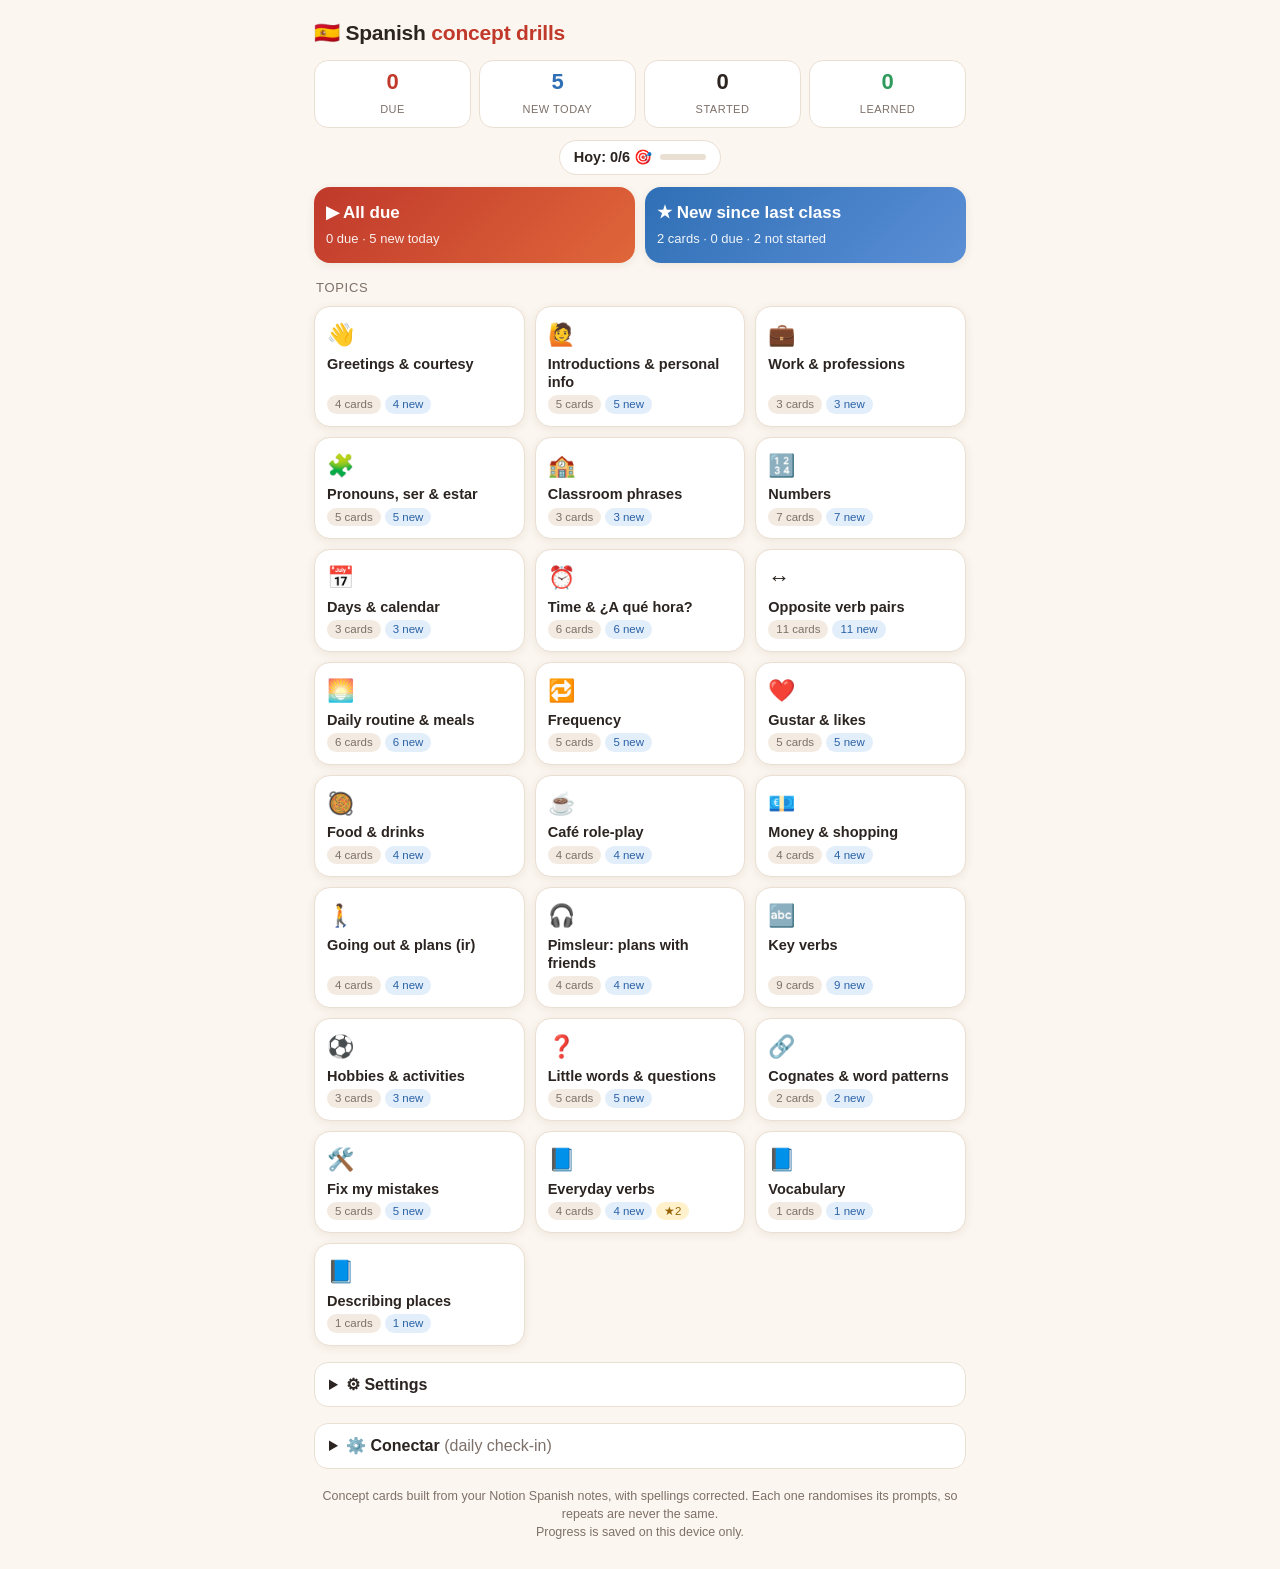
==== commit fac1a0b8: "Add 12 Nov NUS card" ====
--- a/index.html
+++ b/index.html
@@ -248,7 +248,7 @@
 
 <script>
 "use strict";
-const CONCEPTS = [{"id": "greet-hello", "topic": "Greetings & courtesy", "title": "Greetings for every situation", "instr": "Say it in Spanish.", "n": 6, "items": [{"p": "Hello!", "a": "¡Hola!"}, {"p": "Good morning", "a": "Buenos días"}, {"p": "Good afternoon (it's 3 pm)", "a": "Buenas tardes"}, {"p": "Good evening / good night (it's 9 pm)", "a": "Buenas noches"}, {"p": "How are you? (to a friend)", "a": "¿Cómo estás?", "alts": ["¿Qué tal?"], "tip": "tú form"}, {"p": "How are you? (to an older stranger, formal)", "a": "¿Cómo está usted?", "alts": ["¿Cómo está?"], "tip": "usted form: está, not estás"}, {"p": "How's it going?", "a": "¿Qué tal?"}, {"p": "I'm good", "a": "Estoy bien"}, {"p": "I'm not well", "a": "Estoy mal"}, {"p": "Nice to meet you", "a": "Mucho gusto", "alts": ["Encantado", "Encantada"], "tip": "Encantado if you're a man, encantada if you're a woman"}, {"p": "Welcome! (to a group)", "a": "¡Bienvenidos!"}, {"p": "What's up?", "a": "¿Qué pasa?"}], "title_es": "Saludos para cada situación", "instr_es": "Dilo en español."}, {"id": "greet-bye", "topic": "Greetings & courtesy", "title": "Saying goodbye", "instr": "Say it in Spanish.", "n": 5, "items": [{"p": "Goodbye", "a": "Adiós"}, {"p": "Bye", "a": "Chao", "tip": "Spelled chao in Spanish (not ciao)"}, {"p": "See you later", "a": "Hasta luego"}, {"p": "See you soon", "a": "Hasta pronto"}, {"p": "See you tomorrow", "a": "Hasta mañana"}, {"p": "See you at the hotel", "a": "Nos vemos en el hotel", "tip": "nos vemos = see you; nos vamos = we're leaving"}, {"p": "We're leaving", "a": "Nos vamos"}], "title_es": "Despedidas", "instr_es": "Dilo en español."}, {"id": "greet-polite", "topic": "Greetings & courtesy", "title": "Thanks, sorry & excuse me", "instr": "Say it in Spanish.", "n": 6, "items": [{"p": "Thank you very much", "a": "Muchas gracias"}, {"p": "You're welcome", "a": "De nada"}, {"p": "It's nothing", "a": "No es nada"}, {"p": "I'm very sorry", "a": "Lo siento mucho"}, {"p": "Excuse me (to get attention, formal)", "a": "Disculpe", "alts": ["Perdone"]}, {"p": "Excuse me (to get attention, informal)", "a": "Disculpa", "alts": ["Perdona"]}, {"p": "Excuse me (to get past someone)", "a": "Con permiso", "alts": ["Permiso"]}, {"p": "Sorry? / Pardon?", "a": "¿Perdón?", "alts": ["Perdón"]}, {"p": "Bless you! / Cheers!", "a": "¡Salud!"}, {"p": "Seriously?", "a": "¿En serio?"}, {"p": "It's fine / it's OK", "a": "Está bien", "alts": ["Vale"]}], "title_es": "Gracias, perdón y disculpe", "instr_es": "Dilo en español."}, {"id": "greet-dialogue", "topic": "Greetings & courtesy", "title": "Mini-dialogue: meeting people", "instr": "Translate the whole dialogue into Spanish.", "n": 6, "sets": [[{"p": "A: Hi! How's it going?", "a": "¡Hola! ¿Qué tal?"}, {"p": "B: Good, thanks. And you?", "a": "Bien, gracias. ¿Y tú?", "alts": ["Estoy bien, gracias. ¿Y tú?"]}, {"p": "A: I'm not well.", "a": "Estoy mal."}, {"p": "B: Seriously? I'm very sorry.", "a": "¿En serio? Lo siento mucho."}, {"p": "A: It's nothing. See you tomorrow!", "a": "No es nada. ¡Hasta mañana!"}], [{"p": "Good morning, how are you? (formal)", "a": "Buenos días, ¿cómo está usted?", "alts": ["Buenos días, ¿cómo está?"]}, {"p": "Very well, thank you. Nice to meet you.", "a": "Muy bien, gracias. Mucho gusto.", "alts": ["Muy bien, gracias. Encantado.", "Muy bien, gracias. Encantada."]}, {"p": "Excuse me (formal), where is the toilet?", "a": "Disculpe, ¿dónde está el baño?", "alts": ["Perdone, ¿dónde está el baño?"]}, {"p": "Over there.", "a": "Por allá."}, {"p": "Thank you very much!", "a": "¡Muchas gracias!"}, {"p": "You're welcome. See you later.", "a": "De nada. Hasta luego."}]], "title_es": "Minidiálogo: conocer gente", "instr_es": "Traduce todo el diálogo al español."}, {"id": "intro-self", "topic": "Introductions & personal info", "title": "Introduce yourself", "instr": "Answer each question about yourself in a full sentence. These are open answers, so check against the example yourself.", "n": 5, "items": [{"open": true, "pe": "What's your name?", "p": "¿Cómo te llamas?", "a": "Me llamo Joseph."}, {"open": true, "pe": "Where are you from?", "p": "¿De dónde eres?", "a": "Soy de Singapur. Soy singapurense.", "tip": "Nationalities are lowercase."}, {"open": true, "pe": "Where do you live?", "p": "¿Dónde vives?", "a": "Vivo en Singapur."}, {"open": true, "pe": "What do you do for work?", "p": "¿En qué trabajas?", "a": "Trabajo en finanzas."}, {"open": true, "pe": "What languages do you speak?", "p": "¿Qué lenguas hablas?", "a": "Hablo inglés, chino y un poco de español."}, {"open": true, "pe": "Why are you studying Spanish?", "p": "¿Por qué estudias español?", "a": "Estudio español porque quiero hablar con mis amigos."}, {"open": true, "pe": "What's your favourite food?", "p": "¿Cuál es tu comida favorita?", "a": "Mi comida favorita es la paella."}, {"open": true, "pe": "How old are you?", "p": "¿Cuántos años tienes?", "a": "Tengo ___ años.", "tip": "Age uses tener."}], "title_es": "Preséntate", "instr_es": "Responde a cada pregunta sobre ti con una frase completa. Son respuestas abiertas: compáralas tú mismo con el ejemplo."}, {"id": "intro-ask", "topic": "Introductions & personal info", "title": "Ask someone about themselves", "instr": "Ask the question in Spanish. Watch tú vs usted.", "n": 6, "items": [{"p": "What's your name? (tú)", "a": "¿Cómo te llamas?", "alts": ["¿Cuál es tu nombre?"]}, {"p": "Where are you from? (tú)", "a": "¿De dónde eres?"}, {"p": "Where are you from? (formal)", "a": "¿De dónde es usted?"}, {"p": "Are you from here? (formal)", "a": "¿Es usted de aquí?"}, {"p": "What's your surname?", "a": "¿Cuál es tu apellido?"}, {"p": "What's your nationality?", "a": "¿Cuál es tu nacionalidad?"}, {"p": "What languages do you speak?", "a": "¿Qué lenguas hablas?"}, {"p": "How old are you?", "a": "¿Cuántos años tienes?"}, {"p": "What's your favourite food?", "a": "¿Cuál es tu comida favorita?"}, {"p": "What are your names? (you all, Spain)", "a": "¿Cómo os llamáis?"}], "title_es": "Pregunta a alguien por su vida", "instr_es": "Haz la pregunta en español. Cuidado con tú y usted."}, {"id": "intro-others", "topic": "Introductions & personal info", "title": "Talk about other people", "instr": "Say it in Spanish.", "n": 6, "items": [{"p": "Her name is Ann", "a": "Ella se llama Ann"}, {"p": "What are their names?", "a": "¿Cómo se llaman ellos?", "alts": ["¿Cómo se llaman?"]}, {"p": "She lives in Tiong Bahru", "a": "Ella vive en Tiong Bahru"}, {"p": "She speaks English, Chinese and Malay", "a": "Ella habla inglés, chino y malayo", "tip": "hablo = I speak; habla = she speaks"}, {"p": "Are they from Argentina?", "a": "¿Ellos son de Argentina?", "alts": ["¿Son de Argentina?", "¿Son ellos de Argentina?"]}, {"p": "Where are they from?", "a": "¿De dónde son ellos?", "alts": ["¿De dónde son?"]}, {"p": "My dad is 47 years old", "a": "Mi papá tiene cuarenta y siete años", "alts": ["Mi papá tiene 47 años"], "tip": "papá (dad) ≠ papa (potato)"}, {"p": "We are Colombian", "a": "Somos colombianos"}, {"p": "We are Spanish", "a": "Somos españoles"}, {"p": "The children are good-looking", "a": "Los niños son guapos"}, {"p": "Our names are Jo and Juan", "a": "Nos llamamos Jo y Juan"}], "title_es": "Habla de otras personas", "instr_es": "Dilo en español."}, {"id": "intro-story", "topic": "Introductions & personal info", "title": "Your story in sentences", "instr": "Say it in Spanish.", "n": 5, "items": [{"p": "I'm learning Spanish because I want to visit Latin America", "a": "Estoy aprendiendo español porque quiero visitar Latinoamérica", "tip": "\"I am …-ing\" = estar + -ando/-iendo"}, {"p": "I study Spanish to talk with my friends", "a": "Estudio español para hablar con mis amigos", "tip": "para + infinitive = in order to"}, {"p": "I quit my job last year", "a": "Renuncié a mi trabajo el año pasado", "tip": "renunciar a"}, {"p": "I used to live in Singapore, but now I live in Spain", "a": "Solía vivir en Singapur, pero ahora vivo en España"}, {"p": "My Spanish isn't good", "a": "Mi español no es bueno"}, {"p": "I'm not from here", "a": "No soy de aquí"}, {"p": "I speak English, Chinese and a little Spanish", "a": "Hablo inglés, chino y un poco de español"}, {"p": "My favourite food is paella", "a": "Mi comida favorita es la paella"}], "title_es": "Tu historia en frases", "instr_es": "Dilo en español."}, {"id": "intro-contact", "topic": "Introductions & personal info", "title": "Personal details vocabulary", "instr": "Give the Spanish word, with its article.", "n": 5, "items": [{"p": "email", "a": "el correo electrónico", "alts": ["el correo"]}, {"p": "address", "a": "la dirección"}, {"p": "mobile number", "a": "el número de móvil", "alts": ["el móvil"]}, {"p": "city", "a": "la ciudad"}, {"p": "country", "a": "el país"}, {"p": "countries", "a": "los países"}, {"p": "surname", "a": "el apellido"}, {"p": "first name", "a": "el nombre"}, {"p": "age", "a": "la edad"}, {"p": "joseph@gmail.com (say it out loud)", "a": "joseph arroba gmail punto com", "tip": "@ = arroba, . = punto"}], "title_es": "Datos personales: vocabulario", "instr_es": "Escribe la palabra en español, con su artículo."}, {"id": "work-me", "topic": "Work & professions", "title": "Talk about your job", "instr": "Say it in Spanish.", "n": 5, "items": [{"p": "I work in finance", "a": "Trabajo en finanzas", "tip": "trabajo already means \"I work\", so no soy"}, {"p": "I work in an office", "a": "Trabajo en una oficina"}, {"p": "I work a lot", "a": "Trabajo mucho"}, {"p": "I work in investments", "a": "Trabajo en inversiones"}, {"p": "I work from 9 to 5", "a": "Trabajo de nueve a cinco"}, {"p": "I work Monday to Friday", "a": "Trabajo de lunes a viernes"}, {"p": "I'm not working at the moment", "a": "No estoy trabajando"}, {"p": "I'm a teacher (man)", "a": "Soy profesor", "tip": "No \"un\": Soy profesor"}], "title_es": "Habla de tu trabajo", "instr_es": "Dilo en español."}, {"id": "work-ask", "topic": "Work & professions", "title": "Ask about work", "instr": "Ask the question in Spanish (tú).", "n": 4, "items": [{"p": "What do you do for work?", "a": "¿En qué trabajas?", "alts": ["¿A qué te dedicas?"]}, {"p": "What's your profession?", "a": "¿Cuál es tu profesión?"}, {"p": "Where do you work?", "a": "¿Dónde trabajas?"}, {"p": "What do you do for a living?", "a": "¿A qué te dedicas?", "alts": ["¿En qué trabajas?"]}, {"p": "What time do you work?", "a": "¿A qué hora trabajas?"}, {"p": "What do you do?", "a": "¿Qué haces?"}], "title_es": "Pregunta por el trabajo", "instr_es": "Haz la pregunta en español (tú)."}, {"id": "work-others", "topic": "Work & professions", "title": "Other people's jobs", "instr": "Say it in Spanish.", "n": 5, "items": [{"p": "She's a social worker", "a": "Ella es trabajadora social", "alts": ["Es trabajadora social"]}, {"p": "She works for the government", "a": "Ella trabaja en el gobierno", "alts": ["Trabaja en el gobierno"]}, {"p": "He's a police officer", "a": "Él es policía", "alts": ["Es policía"]}, {"p": "She's an actress", "a": "Ella es actriz", "alts": ["Es actriz"]}, {"p": "He's a teacher", "a": "Él es profesor", "alts": ["Es profesor"]}, {"p": "She's a teacher", "a": "Ella es profesora", "alts": ["Es profesora"]}, {"p": "I'm a homemaker", "a": "Soy ama de casa"}, {"p": "I work in finance (I'm a financier)", "a": "Soy financiero"}], "tip": "With ser + profession, no article: Es profesor, not Es un profesor.", "title_es": "El trabajo de otras personas", "instr_es": "Dilo en español."}, {"id": "serestar-gap", "topic": "Pronouns, ser & estar", "title": "ser or estar? Fill the gap", "instr": "Type just the missing verb.", "n": 6, "items": [{"pe": "He's not here.", "p": "Él no ___ aquí.", "a": "está", "tip": "location → estar"}, {"pe": "You're from Mexico (formal).", "p": "Usted ___ de México.", "a": "es", "tip": "origin → ser"}, {"pe": "Where is the Fernández hotel?", "p": "¿Dónde ___ el hotel Fernández?", "a": "está", "tip": "location → estar"}, {"pe": "We are Spanish.", "p": "Nosotros ___ españoles.", "a": "somos", "tip": "nationality → ser"}, {"pe": "This coffee is cold (right now).", "p": "Este café ___ frío. (ahora)", "a": "está", "tip": "temporary state → estar"}, {"pe": "It's important.", "p": "___ importante.", "a": "Es"}, {"pe": "I'm eating my dinner.", "p": "___ comiendo mi cena.", "a": "Estoy", "tip": "-ando/-iendo → estar"}, {"pe": "My Spanish isn't good.", "p": "Mi español no ___ bueno.", "a": "es"}, {"pe": "I'm a teacher.", "p": "Yo ___ profesor.", "a": "soy", "tip": "profession → ser"}, {"pe": "It tastes very good! (the food, right now)", "p": "¡___ muy buena! (la comida, ahora)", "a": "Está", "tip": "how it is right now → estar"}, {"pe": "They're from Argentina.", "p": "Ellos ___ de Argentina.", "a": "son"}, {"pe": "My wife is here with us.", "p": "Mi esposa ___ aquí con nosotros.", "a": "está"}, {"pe": "It's three in the afternoon.", "p": "___ las tres de la tarde.", "a": "Son", "tip": "clock time → ser"}, {"pe": "How are you? (tú)", "p": "¿Cómo ___? (tú)", "a": "estás"}, {"pe": "You're incredible.", "p": "Tú ___ increíble.", "a": "eres"}], "title_es": "¿Ser o estar? Completa el hueco", "instr_es": "Escribe solo el verbo que falta."}, {"id": "pronouns", "topic": "Pronouns, ser & estar", "title": "Pronouns & possessives", "instr": "Say it in Spanish.", "n": 6, "items": [{"p": "I / you / he / she", "a": "yo / tú / él / ella"}, {"p": "we (mixed group) / we (all women)", "a": "nosotros / nosotras"}, {"p": "you all (Spain) / you all (Latin America)", "a": "vosotros / ustedes"}, {"p": "they (men or mixed) / they (all women)", "a": "ellos / ellas"}, {"p": "my house", "a": "mi casa", "tip": "mi = my; me = me"}, {"p": "your eyes (tú)", "a": "tus ojos"}, {"p": "his friend", "a": "su amigo"}, {"p": "I like your house (tú)", "a": "Me gusta tu casa", "tip": "tu (no accent) = your"}, {"p": "You are incredible (tú)", "a": "Tú eres increíble", "tip": "tú (accent) = you"}, {"p": "I love you (deep, romantic)", "a": "Te amo"}, {"p": "I love you (family, friends)", "a": "Te quiero"}], "title_es": "Pronombres y posesivos", "instr_es": "Dilo en español."}, {"id": "person-grid", "topic": "Pronouns, ser & estar", "title": "One person, four words: pronoun, ser, my/your, myself", "title_es": "Una persona, cuatro palabras: pronombre, ser, posesivo, reflexivo", "instr": "Say it in Spanish. Keep the person straight: pronoun, ser form, possessive and reflexive pronoun all have to match.", "instr_es": "Dilo en español. El pronombre, el verbo ser, el posesivo y el reflexivo tienen que coincidir.", "n": 6, "items": [{"p": "I: pronoun, ser, my, myself", "a": "yo, soy, mi, me"}, {"p": "you (tú): pronoun, ser, your, yourself", "a": "tú, eres, tu, te", "tip": "tú (accent) = you; tu (no accent) = your"}, {"p": "she: pronoun, ser, her, herself", "a": "ella, es, su, se"}, {"p": "we: pronoun, ser, our, ourselves", "a": "nosotros, somos, nuestro, nos"}, {"p": "you all (Spain): pronoun, ser, your, yourselves", "a": "vosotros, sois, vuestro, os"}, {"p": "they: pronoun, ser, their, themselves", "a": "ellos, son, su, se"}, {"p": "I'm Joseph and my house is big. I get up at seven.", "a": "Soy Joseph y mi casa es grande. Me levanto a las siete.", "tip": "mi = my; me = myself"}, {"p": "You (tú) are tall and your brother too. You shower every morning.", "a": "Eres alto y tu hermano también. Te duchas todas las mañanas."}, {"p": "We are friends; our class is on Tuesday. We get up early.", "a": "Somos amigos; nuestra clase es el martes. Nos levantamos temprano.", "tip": "nuestro → nuestra with clase"}, {"p": "You all (Spain) are students. What time do you get up every day?", "a": "Sois estudiantes. ¿A qué hora os levantáis todos los días?"}, {"p": "They are from Spain; their house is in Madrid. They shower in the morning.", "a": "Son de España; su casa está en Madrid. Se duchan por la mañana."}, {"p": "She is my teacher. She washes her hands.", "a": "Es mi profesora. Se lava las manos.", "tip": "with reflexives: las manos, not sus manos"}, {"p": "You all (Spain) shower in the morning", "a": "Vosotros os ducháis por la mañana", "alts": ["Os ducháis por la mañana"]}]}, {"id": "articles", "topic": "Pronouns, ser & estar", "title": "el, la, los, las", "instr": "Type the article and the noun.", "n": 7, "items": [{"pe": "the meeting", "p": "___ reunión", "a": "la reunión", "tip": "-ión words are feminine"}, {"pe": "the day", "p": "___ día", "a": "el día", "tip": "masculine even though it ends in -a"}, {"pe": "the bar", "p": "___ bar", "a": "el bar"}, {"pe": "the things", "p": "___ cosas", "a": "las cosas"}, {"pe": "the water", "p": "___ agua", "a": "el agua", "tip": "feminine, but el because of the stressed a-"}, {"pe": "the city", "p": "___ ciudad", "a": "la ciudad", "tip": "-dad words are feminine"}, {"pe": "the dogs", "p": "___ perros", "a": "los perros"}, {"pe": "the glasses", "p": "___ gafas", "a": "las gafas"}, {"pe": "the coffee", "p": "___ café", "a": "el café"}, {"pe": "the beer", "p": "___ cerveza", "a": "la cerveza"}, {"pe": "the countries", "p": "___ países", "a": "los países"}, {"pe": "the address", "p": "___ dirección", "a": "la dirección"}, {"pe": "the hotel", "p": "___ hotel", "a": "el hotel"}, {"pe": "the week", "p": "___ semana", "a": "la semana"}], "title_es": "el, la, los, las", "instr_es": "Escribe el artículo y el sustantivo."}, {"id": "hay-esta", "topic": "Pronouns, ser & estar", "title": "hay vs está; this & these", "instr": "Say it in Spanish.", "n": 5, "items": [{"p": "Is there a hotel here?", "a": "¿Hay un hotel aquí?", "tip": "Is there…? = ¿Hay…?"}, {"p": "Where is the hotel?", "a": "¿Dónde está el hotel?"}, {"p": "There are ten here", "a": "Hay diez aquí"}, {"p": "It's here", "a": "Está aquí"}, {"p": "There's time today", "a": "Hay tiempo hoy"}, {"p": "What is this?", "a": "¿Qué es esto?"}, {"p": "I want this guitar", "a": "Quiero esta guitarra", "tip": "esta (no accent) = this (fem.)"}, {"p": "Is there time?", "a": "¿Hay tiempo?", "tip": "hay sounds like \"ai\""}, {"p": "There's very good food there", "a": "Hay muy buena comida allí"}], "title_es": "Hay o está; esto y esta", "instr_es": "Dilo en español."}, {"id": "class-survival", "topic": "Classroom phrases", "title": "Survival phrases in class", "instr": "Say it in Spanish.", "n": 6, "items": [{"p": "How do you say \"window\" in Spanish?", "a": "¿Cómo se dice \"window\" en español?", "tip": "se dice, not se dices"}, {"p": "How do you spell it?", "a": "¿Cómo se escribe?"}, {"p": "Sorry, can you repeat?", "a": "Perdón, ¿puedes repetir?"}, {"p": "What does \"vuelo\" mean?", "a": "¿Qué significa \"vuelo\"?"}, {"p": "I don't understand", "a": "No entiendo", "alts": ["No comprendo"]}, {"p": "I have a question", "a": "Tengo una pregunta"}, {"p": "You speak very fast", "a": "Hablas muy rápido"}, {"p": "Can you speak more slowly?", "a": "¿Puedes hablar más despacio?", "tip": "after puedes, use the infinitive"}, {"p": "Do you understand?", "a": "¿Entiendes?"}, {"p": "I don't know", "a": "No sé"}], "title_es": "Frases para sobrevivir en clase", "instr_es": "Dilo en español."}, {"id": "class-instructions", "topic": "Classroom phrases", "title": "Workbook instructions", "instr": "Give the infinitive (or noun).", "n": 6, "items": [{"p": "to read", "a": "leer"}, {"p": "to write", "a": "escribir"}, {"p": "to listen", "a": "escuchar"}, {"p": "to repeat", "a": "repetir"}, {"p": "to complete", "a": "completar"}, {"p": "to answer", "a": "contestar"}, {"p": "to underline", "a": "subrayar"}, {"p": "to match", "a": "relacionar"}, {"p": "to mark / tick", "a": "marcar"}, {"p": "page", "a": "la página"}, {"p": "the alphabet", "a": "el abecedario"}], "title_es": "Instrucciones del libro de ejercicios", "instr_es": "Escribe el infinitivo (o el sustantivo)."}, {"id": "class-teacher", "topic": "Classroom phrases", "title": "Talking to your teacher", "instr": "Say it in Spanish.", "n": 5, "items": [{"p": "My Spanish isn't good", "a": "Mi español no es bueno"}, {"p": "I'm learning Spanish", "a": "Estoy aprendiendo español"}, {"p": "I want to try", "a": "Quiero intentar"}, {"p": "I try", "a": "Intento"}, {"p": "Not me", "a": "Yo no"}, {"p": "Of course", "a": "Claro"}, {"p": "I'm going to try", "a": "Voy a intentar"}, {"p": "Why not?", "a": "¿Por qué no?"}], "title_es": "Hablar con tu profesor", "instr_es": "Dilo en español."}, {"id": "num-1-20", "topic": "Numbers", "title": "Numbers 1–20", "instr": "Write each number in Spanish words. You get a new set every time.", "n": 8, "gen": "num", "args": {"mode": "1-20"}, "tip": "16–19 are one word: dieciséis, diecisiete, dieciocho, diecinueve.", "title_es": "Los números del 1 al 20", "instr_es": "Escribe cada número en letras. Cada vez te sale una serie nueva."}, {"id": "num-tens", "topic": "Numbers", "title": "Tens up to 100", "instr": "Write each number in words.", "n": 6, "gen": "num", "args": {"mode": "tens"}, "tip": "70 setenta and 60 sesenta are easy to mix up. 100 = cien.", "title_es": "Las decenas hasta el 100", "instr_es": "Escribe cada número en letras."}, {"id": "num-21-99", "topic": "Numbers", "title": "Compound numbers 21–99", "instr": "Write each number in words.", "n": 6, "gen": "num", "args": {"mode": "21-99"}, "tip": "21–29 are one word (veintiuno, veintidós, veintitrés…). From 31 on, use y with no hyphens: treinta y uno.", "title_es": "Números compuestos del 21 al 99", "instr_es": "Escribe cada número en letras."}, {"id": "num-1-100", "topic": "Numbers", "title": "Spell out numbers 1–100", "instr": "Mixed challenge with plenty of tricky ones. A fresh set every time.", "n": 8, "gen": "num", "args": {"mode": "mix"}, "tip": "Accents: dieciséis, veintidós, veintitrés, veintiséis.", "title_es": "Escribe los números del 1 al 100", "instr_es": "Reto mixto con muchos números difíciles. Una serie nueva cada vez."}, {"id": "num-hundreds", "topic": "Numbers", "title": "Big numbers 100–999", "instr": "Write each number in words.", "n": 5, "gen": "num", "args": {"mode": "hundreds"}, "tip": "100 = cien, but 101–199 = ciento…. Irregulars: quinientos (500), setecientos (700), novecientos (900).", "title_es": "Números grandes del 100 al 999", "instr_es": "Escribe cada número en letras."}, {"id": "num-nouns", "topic": "Numbers", "title": "Numbers with nouns: minutes, ages, things", "instr": "Say it in Spanish.", "n": 6, "gen": "numnoun", "args": {}, "tip": "If it ends in 1: un before a masculine noun (veintiún minutos), una before a feminine one (veintiuna cervezas).", "title_es": "Números con sustantivos: minutos, edades, cosas", "instr_es": "Dilo en español."}, {"id": "num-prices", "topic": "Numbers", "title": "Prices", "instr": "Say it in Spanish.", "n": 5, "gen": "prices", "args": {"mode": "cuesta"}, "tip": "It costs = cuesta; they cost = cuestan.", "title_es": "Precios", "instr_es": "Dilo en español."}, {"id": "days-week", "topic": "Days & calendar", "title": "Days of the week", "instr": "Say it in Spanish. Days are lowercase.", "n": 7, "items": [{"p": "Monday", "a": "lunes"}, {"p": "Tuesday", "a": "martes"}, {"p": "Wednesday", "a": "miércoles"}, {"p": "Thursday", "a": "jueves"}, {"p": "Friday", "a": "viernes"}, {"p": "Saturday", "a": "sábado"}, {"p": "Sunday", "a": "domingo"}, {"p": "The day after Monday", "a": "martes"}, {"p": "The day after Tuesday", "a": "miércoles"}, {"p": "The day after Wednesday", "a": "jueves"}, {"p": "The day after Thursday", "a": "viernes"}, {"p": "The day before Sunday", "a": "sábado"}, {"p": "The day before Monday", "a": "domingo"}, {"p": "The day before Friday", "a": "jueves"}], "title_es": "Los días de la semana", "instr_es": "Dilo en español. Los días se escriben en minúscula."}, {"id": "days-phrases", "topic": "Days & calendar", "title": "Calendar phrases", "instr": "Say it in Spanish.", "n": 6, "items": [{"p": "on Mondays", "a": "los lunes"}, {"p": "Monday to Friday", "a": "de lunes a viernes"}, {"p": "the weekend", "a": "el fin de semana"}, {"p": "on weekdays", "a": "entre semana"}, {"p": "Today is Tuesday", "a": "Hoy es martes"}, {"p": "tomorrow", "a": "mañana"}, {"p": "every day", "a": "todos los días", "tip": "el día is masculine"}, {"p": "the week / the month / the year", "a": "la semana / el mes / el año"}, {"p": "the months", "a": "los meses"}, {"p": "See you tomorrow", "a": "Hasta mañana"}], "title_es": "Expresiones del calendario", "instr_es": "Dilo en español."}, {"id": "days-myweek", "topic": "Days & calendar", "title": "Your week", "instr": "Say it in Spanish.", "n": 5, "items": [{"p": "I have Spanish class on Tuesdays and Thursdays", "a": "Tengo clase de español los martes y los jueves", "alts": ["Tengo clase de español los martes y jueves"]}, {"p": "The class is from 7 to 10 pm", "a": "La clase es de siete a diez de la noche"}, {"p": "I work Monday to Friday", "a": "Trabajo de lunes a viernes"}, {"p": "On the weekend I play sports", "a": "El fin de semana practico deportes"}, {"p": "Today is Sunday and tomorrow is Monday", "a": "Hoy es domingo y mañana es lunes"}, {"p": "On Saturdays I go to the bakery", "a": "Los sábados voy a la panadería"}, {"p": "On weekdays I work a lot", "a": "Entre semana trabajo mucho"}], "title_es": "Tu semana", "instr_es": "Dilo en español."}, {"id": "time-clock", "topic": "Time & ¿A qué hora?", "title": "What time is it?", "instr": "Say each time as a full sentence (Es la… / Son las…). A fresh set every time.", "n": 6, "gen": "clock", "args": {"mode": "es"}, "tip": "Up to :30 use y (y cuarto, y media). After :30 use menos with the next hour (las siete menos veinte = 6:40). Es la una; son las dos, tres…", "title_es": "¿Qué hora es?", "instr_es": "Di cada hora con una frase completa (Es la… / Son las…). Una serie nueva cada vez."}, {"id": "time-at", "topic": "Time & ¿A qué hora?", "title": "At what time? (a las…)", "instr": "Say “at …” in Spanish.", "n": 6, "gen": "clock", "args": {"mode": "a"}, "tip": "a la una, but a las dos / a las tres…. Use de la mañana / de la tarde / de la noche.", "title_es": "¿A qué hora? (a las…)", "instr_es": "Di «a las…» en español."}, {"id": "time-questions", "topic": "Time & ¿A qué hora?", "title": "¿A qué hora…? questions", "instr": "Ask the question in Spanish.", "n": 6, "items": [{"p": "What time does the supermarket open?", "a": "¿A qué hora abre el supermercado?"}, {"p": "What time does the supermarket close?", "a": "¿A qué hora cierra el supermercado?"}, {"p": "What time does the work meeting start?", "a": "¿A qué hora empieza la reunión de trabajo?", "tip": "la reunión (feminine)"}, {"p": "What time does the meeting end?", "a": "¿A qué hora termina la reunión?"}, {"p": "What time does the bus leave?", "a": "¿A qué hora sale el bus?"}, {"p": "What time does the flight arrive?", "a": "¿A qué hora llega el vuelo?", "tip": "vuelo = flight; plane = avión"}, {"p": "What time do you work?", "a": "¿A qué hora trabajas?"}, {"p": "What time do you get up?", "a": "¿A qué hora te levantas?"}, {"p": "What time do you eat lunch?", "a": "¿A qué hora comes?"}, {"p": "What time does the high-speed train leave?", "a": "¿A qué hora sale el tren AVE?", "alts": ["¿A qué hora sale el AVE?"]}], "title_es": "Preguntas con ¿A qué hora…?", "instr_es": "Haz la pregunta en español."}, {"id": "time-answers", "topic": "Time & ¿A qué hora?", "title": "Opening, closing & departure times", "instr": "Say it in Spanish.", "n": 5, "items": [{"p": "The supermarket opens at 8 am", "a": "El supermercado abre a las ocho de la mañana"}, {"p": "The supermarket closes at 10 pm", "a": "El supermercado cierra a las diez de la noche"}, {"p": "The meeting starts at 9:15", "a": "La reunión empieza a las nueve y cuarto", "alts": ["La reunión empieza a las nueve y quince"]}, {"p": "The meeting ends at 11:30", "a": "La reunión termina a las once y media", "alts": ["La reunión termina a las once y treinta"]}, {"p": "The bus leaves at 6:40", "a": "El bus sale a las siete menos veinte", "alts": ["El bus sale a las seis y cuarenta"]}, {"p": "The flight arrives at 1 pm", "a": "El vuelo llega a la una de la tarde"}, {"p": "I get up at 8", "a": "Me levanto a las ocho"}, {"p": "I eat lunch at 1 pm", "a": "Como a la una de la tarde"}], "title_es": "Horarios: abrir, cerrar, salir y llegar", "instr_es": "Dilo en español."}, {"id": "time-early-late", "topic": "Time & ¿A qué hora?", "title": "Early, late & how long", "instr": "Say it in Spanish.", "n": 6, "items": [{"p": "It's early", "a": "Es temprano"}, {"p": "It's very early", "a": "Es muy temprano"}, {"p": "It's late and I'm sleepy", "a": "Es tarde y tengo sueño"}, {"p": "It's not late", "a": "No es tarde"}, {"p": "Not now, later", "a": "Ahora no, más tarde"}, {"p": "I want to talk later", "a": "Quiero hablar más tarde"}, {"p": "How much time do you (all) have?", "a": "¿Cuánto tiempo tenéis?", "tip": "cuánto = how much; cuándo = when"}, {"p": "We have an hour", "a": "Tenemos una hora"}, {"p": "Do we have time?", "a": "¿Tenemos tiempo?"}, {"p": "an hour and a half", "a": "una hora y media"}, {"p": "It's too long (too much time)", "a": "Es demasiado tiempo"}, {"p": "in twenty-one minutes", "a": "en veintiún minutos"}, {"p": "Only fifteen minutes", "a": "Solo quince minutos"}, {"p": "If there's no time", "a": "Si no hay tiempo"}], "title_es": "Temprano, tarde y cuánto tiempo", "instr_es": "Dilo en español."}, {"id": "time-day-parts", "topic": "Time & ¿A qué hora?", "title": "Parts of the day", "instr": "Say it in Spanish.", "n": 5, "items": [{"p": "in the morning", "a": "por la mañana"}, {"p": "in the afternoon", "a": "por la tarde"}, {"p": "at night", "a": "por la noche"}, {"p": "noon", "a": "el mediodía"}, {"p": "midnight", "a": "la medianoche"}, {"p": "now", "a": "ahora"}, {"p": "It's 3 pm", "a": "Son las tres de la tarde"}, {"p": "It's one o'clock", "a": "Es la una"}, {"p": "It's 6 pm", "a": "Son las seis de la tarde"}], "title_es": "Las partes del día", "instr_es": "Dilo en español."}, {"id": "opp-open-close", "topic": "Opposite verb pairs", "title": "Opening hours: abrir / cerrar", "instr": "Say when each place opens and closes (or doesn't).", "n": 5, "tip": "abrir is regular (abre); cerrar changes e → ie (cierra, cierran). a la una, but a las dos…", "items": [{"pe": "The bank opens at 9 and closes at 5", "p": "el banco · 9:00 → 17:00", "a": "El banco abre a las nueve y cierra a las cinco", "alts": ["El banco abre a las nueve y cierra a las cinco de la tarde"]}, {"pe": "The supermarket opens at 7 and closes at 11", "p": "el supermercado · 7:00 → 23:00", "a": "El supermercado abre a las siete y cierra a las once", "alts": ["El supermercado abre a las siete y cierra a las once de la noche"]}, {"pe": "The museum opens at 10 and closes at 6", "p": "el museo · 10:00 → 18:00", "a": "El museo abre a las diez y cierra a las seis", "alts": ["El museo abre a las diez y cierra a las seis de la tarde"]}, {"pe": "The pharmacy opens at 9:30 and closes at 9", "p": "la farmacia · 9:30 → 21:00", "a": "La farmacia abre a las nueve y media y cierra a las nueve", "alts": ["La farmacia abre a las nueve y media y cierra a las nueve de la noche"]}, {"pe": "The restaurant opens at 1 and closes at 4", "p": "el restaurante · 13:00 → 16:00", "a": "El restaurante abre a la una y cierra a las cuatro", "alts": ["El restaurante abre a la una y cierra a las cuatro de la tarde"], "tip": "a la una (singular)"}, {"pe": "Banks close on Sundays", "p": "los bancos · los domingos (cerrar)", "a": "Los bancos cierran los domingos", "tip": "cierran: plural, still e → ie"}, {"pe": "The library doesn't open on Mondays", "p": "la biblioteca · los lunes (no abrir)", "a": "La biblioteca no abre los lunes"}, {"pe": "The shops open at 10 and close at 10 pm", "p": "las tiendas · 10:00 → 22:00", "a": "Las tiendas abren a las diez y cierran a las diez de la noche", "alts": ["Las tiendas abren a las diez y cierran a las diez"]}], "title_es": "Horarios: abrir y cerrar", "instr_es": "Di a qué hora abre y cierra cada sitio."}, {"id": "opp-leave-arrive", "topic": "Opposite verb pairs", "title": "Who leaves, who arrives: salir / llegar", "instr": "Make a sentence for each person.", "n": 6, "tip": "salir: salgo (yo) is irregular, the rest are regular (sales, sale, salimos…). salir de = leave a place; llegar a = arrive at.", "items": [{"pe": "I leave at 8", "p": "(yo) salir · 8:00", "a": "Salgo a las ocho", "alts": ["Yo salgo a las ocho"], "tip": "salgo, not salo"}, {"pe": "My sister leaves at 7", "p": "mi hermana · salir · 7:00", "a": "Mi hermana sale a las siete"}, {"pe": "We arrive late", "p": "nosotros · llegar · tarde", "a": "Llegamos tarde", "alts": ["Nosotros llegamos tarde"]}, {"pe": "What time do you arrive?", "p": "(tú) llegar · ¿a qué hora?", "a": "¿A qué hora llegas?"}, {"pe": "They leave home at 9", "p": "ellos · salir de casa · 9:00", "a": "Salen de casa a las nueve", "alts": ["Ellos salen de casa a las nueve"]}, {"pe": "I arrive at the office at 9:30", "p": "(yo) llegar a la oficina · 9:30", "a": "Llego a la oficina a las nueve y media", "alts": ["Llego a la oficina a las nueve y treinta"]}, {"pe": "Are you (all) going out tonight?", "p": "vosotros · salir · esta noche", "a": "¿Salís esta noche?", "alts": ["¿Vosotros salís esta noche?"], "tip": "Spain: vosotros salís. Latin America: ¿Ustedes salen esta noche?"}, {"pe": "The train arrives at 2:15", "p": "el tren · llegar · 14:15", "a": "El tren llega a las dos y cuarto", "alts": ["El tren llega a las dos y quince", "El tren llega a las dos y cuarto de la tarde"]}, {"pe": "I leave work at 6", "p": "(yo) salir del trabajo · 18:00", "a": "Salgo del trabajo a las seis", "alts": ["Salgo del trabajo a las seis de la tarde"], "tip": "de + el = del"}], "title_es": "¿Quién sale y quién llega? salir y llegar", "instr_es": "Haz una frase para cada persona."}, {"id": "opp-transport", "topic": "Opposite verb pairs", "title": "Timetables: what time does it leave / arrive?", "instr": "Ask or answer about each timetable.", "n": 6, "tip": "Use el bus as the default. Regional: Spain el autobús, Mexico el camión, Argentina el colectivo. Questions take an accent: ¿A qué hora…? (qué).", "items": [{"pe": "What time does the bus leave?", "p": "¿el bus? · salir", "a": "¿A qué hora sale el bus?", "alts": ["¿A qué hora sale el autobús?"], "tip": "qué takes an accent in questions"}, {"pe": "What time does the train arrive?", "p": "¿el tren? · llegar", "a": "¿A qué hora llega el tren?"}, {"pe": "What time does the flight to Madrid leave?", "p": "¿el vuelo a Madrid? · salir", "a": "¿A qué hora sale el vuelo a Madrid?"}, {"pe": "What time does the bus arrive? (Spain)", "p": "¿el autobús? · llegar", "a": "¿A qué hora llega el autobús?", "alts": ["¿A qué hora llega el bus?"], "tip": "el autobús: the usual word in Spain"}, {"pe": "The bus leaves at 7:15 and arrives at 7:50", "p": "el bus · 7:15 → 7:50", "a": "El bus sale a las siete y cuarto y llega a las ocho menos diez", "alts": ["El bus sale a las siete y quince y llega a las siete y cincuenta"]}, {"pe": "The train leaves at 10:30 and arrives at 12:45", "p": "el tren · 10:30 → 12:45", "a": "El tren sale a las diez y media y llega a la una menos cuarto", "alts": ["El tren sale a las diez y treinta y llega a las doce y cuarenta y cinco", "El tren sale a las diez y media y llega a las doce y cuarenta y cinco"]}, {"pe": "The flight leaves at 1:05 and arrives at 3:20", "p": "el vuelo · 13:05 → 15:20", "a": "El vuelo sale a la una y cinco y llega a las tres y veinte", "alts": ["El vuelo sale a la una y cinco de la tarde y llega a las tres y veinte de la tarde"], "tip": "a la una (singular), a las tres"}, {"pe": "The bus leaves at 9:40 pm and arrives at 10:10", "p": "el bus · 21:40 → 22:10", "a": "El bus sale a las diez menos veinte y llega a las diez y diez", "alts": ["El bus sale a las nueve y cuarenta y llega a las diez y diez", "El bus sale a las diez menos veinte de la noche y llega a las diez y diez de la noche"]}, {"pe": "The last train leaves at 11:55 pm", "p": "el último tren · salir · 23:55", "a": "El último tren sale a las doce menos cinco", "alts": ["El último tren sale a las once y cincuenta y cinco", "El último tren sale a las doce menos cinco de la noche"]}, {"pe": "The bus is arriving 10 minutes late", "p": "el bus · llegar tarde · 10 minutos", "a": "El bus llega diez minutos tarde", "alts": ["El bus llega con diez minutos de retraso"], "tip": "con retraso = delayed (Spain)"}, {"pe": "Which bus do you take?", "p": "¿(tú) qué bus tomar?", "a": "¿Qué bus tomas?", "alts": ["¿Qué bus coges?"], "tip": "Spain often says coger el bus; in Latin America use tomar (coger is vulgar there)"}], "title_es": "Horarios de transporte: ¿a qué hora sale / llega?", "instr_es": "Pregunta o responde sobre cada horario."}, {"id": "opp-start-end", "topic": "Opposite verb pairs", "title": "Start & finish: empezar / terminar", "instr": "Ask or say it in Spanish.", "n": 6, "tip": "empezar changes e → ie (empieza, empiezo) except nosotros/vosotros (empezamos). The infinitive is terminar (not terminas).", "items": [{"pe": "What time does the class start?", "p": "¿la clase? · empezar", "a": "¿A qué hora empieza la clase?"}, {"pe": "What time does the film end?", "p": "¿la película? · terminar", "a": "¿A qué hora termina la película?"}, {"pe": "The class starts at 7 and ends at 10", "p": "la clase · 19:00 → 22:00", "a": "La clase empieza a las siete y termina a las diez", "alts": ["La clase empieza a las siete de la tarde y termina a las diez de la noche"]}, {"pe": "I start work at 9", "p": "(yo) empezar a trabajar · 9:00", "a": "Empiezo a trabajar a las nueve", "alts": ["Empiezo a trabajar a las nueve de la mañana"], "tip": "empezar a + infinitive"}, {"pe": "We start tomorrow", "p": "nosotros · empezar · mañana", "a": "Empezamos mañana", "tip": "No stem change for nosotros: empezamos, not empiezamos"}, {"pe": "What time do you finish work?", "p": "(tú) terminar de trabajar · ¿a qué hora?", "a": "¿A qué hora terminas de trabajar?", "alts": ["¿A qué hora terminas el trabajo?"], "tip": "terminar de + infinitive = finish doing"}, {"pe": "The concert starts at 9 pm", "p": "el concierto · 21:00 · empezar", "a": "El concierto empieza a las nueve de la noche", "alts": ["El concierto empieza a las nueve"]}, {"pe": "The holidays end on Monday", "p": "las vacaciones · terminar · el lunes", "a": "Las vacaciones terminan el lunes"}], "title_es": "Empezar y terminar", "instr_es": "Pregunta o dilo en español."}, {"id": "opp-go-return", "topic": "Opposite verb pairs", "title": "Coming & going: entrar / salir, ir / volver", "instr": "Make a sentence for each prompt.", "n": 6, "tip": "volver changes o → ue (vuelvo, vuelve) except nosotros/vosotros (volvemos). ir is irregular: voy, vas, va…", "items": [{"pe": "I go into the shop", "p": "(yo) entrar · la tienda", "a": "Entro en la tienda", "alts": ["Entro a la tienda"], "tip": "Spain usually says entrar en; Latin America entrar a. Both are correct (RAE)"}, {"pe": "I come out of the metro", "p": "(yo) salir · el metro", "a": "Salgo del metro", "tip": "de + el = del"}, {"pe": "I go back home at 11", "p": "(yo) volver a casa · 23:00", "a": "Vuelvo a casa a las once", "alts": ["Vuelvo a casa a las once de la noche"], "tip": "vuelvo: o → ue"}, {"pe": "We come back on Sunday", "p": "nosotros · volver · el domingo", "a": "Volvemos el domingo", "tip": "nosotros keeps the o: volvemos, not vuelvemos"}, {"pe": "My friend goes to Madrid and comes back on Friday", "p": "mi amigo · ir a Madrid · volver el viernes", "a": "Mi amigo va a Madrid y vuelve el viernes"}, {"pe": "Are you coming back late?", "p": "(tú) volver · tarde", "a": "¿Vuelves tarde?"}, {"pe": "They come in through the door", "p": "ellos · entrar · por la puerta", "a": "Entran por la puerta"}, {"pe": "I go to work by metro", "p": "(yo) ir al trabajo · en metro", "a": "Voy al trabajo en metro"}, {"pe": "When are you (all) coming back?", "p": "¿(vosotros) volver · cuándo?", "a": "¿Cuándo volvéis?", "alts": ["¿Cuándo vuelven?"], "tip": "Spain: volvéis; Latin America: ustedes vuelven"}], "title_es": "Entrar y salir, ir y volver", "instr_es": "Haz una frase para cada pista."}, {"id": "opp-flip", "topic": "Opposite verb pairs", "title": "Say the opposite", "instr": "Flip the verb to its opposite. Keep the same person.", "n": 6, "items": [{"pe": "I open the door → I close the door", "p": "Abro la puerta.", "a": "Cierro la puerta"}, {"pe": "The shop closes at 8 → opens at 8", "p": "La tienda cierra a las ocho.", "a": "La tienda abre a las ocho"}, {"pe": "The film starts late → ends late", "p": "La película empieza tarde.", "a": "La película termina tarde"}, {"pe": "We arrive at 6 → we leave at 6", "p": "Llegamos a las seis.", "a": "Salimos a las seis"}, {"pe": "They go into the museum → come out of the museum", "p": "Entran en el museo.", "a": "Salen del museo", "tip": "salir de + el = del"}, {"pe": "I go to the beach → I come back from the beach", "p": "Voy a la playa.", "a": "Vuelvo de la playa", "tip": "ir a ↔ volver de"}, {"pe": "We end the meeting → we start the meeting", "p": "Terminamos la reunión.", "a": "Empezamos la reunión"}, {"pe": "You close the window → you open the window", "p": "Cierras la ventana.", "a": "Abres la ventana"}, {"pe": "My boss leaves the office → arrives at the office", "p": "Mi jefe sale de la oficina.", "a": "Mi jefe llega a la oficina"}], "title_es": "Di lo contrario", "instr_es": "Cambia el verbo por su contrario. Misma persona."}, {"id": "opp-mix-1", "topic": "Opposite verb pairs", "title": "Mix & match: open, close, start, end, leave, arrive", "instr": "Say it in Spanish. Choose the right verb each time.", "n": 8, "tip": "Pick the verb from the English: abrir/cerrar (cierra), empezar (empieza)/terminar, salir (salgo)/llegar. Stem changes skip nosotros: cerramos, empezamos.", "items": [{"p": "The bank opens at 9", "a": "El banco abre a las nueve", "alts": ["El banco abre a las nueve de la mañana"]}, {"p": "The film ends at 10", "a": "La película termina a las diez", "alts": ["La película termina a las diez de la noche"]}, {"p": "The bus leaves at 7:15", "a": "El bus sale a las siete y cuarto", "alts": ["El bus sale a las siete y quince", "El autobús sale a las siete y cuarto"]}, {"p": "I arrive home at 8", "a": "Llego a casa a las ocho", "alts": ["Yo llego a casa a las ocho"]}, {"p": "Class starts at 7", "a": "La clase empieza a las siete", "alts": ["La clase empieza a las siete de la tarde", "La clase comienza a las siete"]}, {"p": "The shop closes at 10", "a": "La tienda cierra a las diez", "alts": ["La tienda cierra a las diez de la noche"]}, {"p": "We leave work at 6", "a": "Salimos del trabajo a las seis", "alts": ["Salimos del trabajo a las seis de la tarde"], "tip": "de + el = del"}, {"p": "The concert starts at 9:30", "a": "El concierto empieza a las nueve y media", "alts": ["El concierto empieza a las nueve y treinta"]}, {"p": "The museum closes at 5", "a": "El museo cierra a las cinco", "alts": ["El museo cierra a las cinco de la tarde"]}, {"p": "The train arrives at 11:20", "a": "El tren llega a las once y veinte"}, {"p": "I leave home at 7:45", "a": "Salgo de casa a las ocho menos cuarto", "alts": ["Salgo de casa a las siete y cuarenta y cinco"], "tip": "salgo: irregular yo form"}, {"p": "The meeting ends at 4:30", "a": "La reunión termina a las cuatro y media", "alts": ["La reunión termina a las cuatro y treinta", "La reunión termina a las cuatro y media de la tarde"]}, {"p": "The pharmacy opens at 8:30", "a": "La farmacia abre a las ocho y media", "alts": ["La farmacia abre a las ocho y treinta"]}, {"p": "My sister arrives at 1", "a": "Mi hermana llega a la una", "alts": ["Mi hermana llega a la una de la tarde"], "tip": "a la una (singular)"}, {"p": "The shops close on Sundays", "a": "Las tiendas cierran los domingos"}, {"p": "We start at 10", "a": "Empezamos a las diez", "tip": "empezamos: no stem change for nosotros"}], "title_es": "Mezcla: abrir, cerrar, empezar, terminar, salir, llegar", "instr_es": "Dilo en español. Elige el verbo correcto cada vez."}, {"id": "opp-mix-2", "topic": "Opposite verb pairs", "title": "Mix & match: questions & people", "instr": "Say it in Spanish. Choose the right verb and form.", "n": 8, "tip": "Pick the verb from the English: abrir/cerrar (cierra), empezar (empieza)/terminar, salir (salgo)/llegar. Stem changes skip nosotros: cerramos, empezamos. Questions: ¿A qué hora…? (accent on qué).", "items": [{"p": "What time does the supermarket open?", "a": "¿A qué hora abre el supermercado?"}, {"p": "What time does the film start?", "a": "¿A qué hora empieza la película?"}, {"p": "What time does the flight arrive?", "a": "¿A qué hora llega el vuelo?"}, {"p": "What time do you (tú) leave work?", "a": "¿A qué hora sales del trabajo?", "alts": ["¿A qué hora sales de trabajar?"]}, {"p": "What time does the bar close?", "a": "¿A qué hora cierra el bar?"}, {"p": "What time do you (tú) finish class?", "a": "¿A qué hora terminas la clase?", "alts": ["¿A qué hora termina tu clase?"]}, {"p": "I close the door", "a": "Cierro la puerta", "tip": "cierro: e → ie"}, {"p": "I start work at 9", "a": "Empiezo a trabajar a las nueve", "alts": ["Empiezo el trabajo a las nueve"], "tip": "empiezo: e → ie"}, {"p": "We close at 8", "a": "Cerramos a las ocho", "tip": "cerramos: no stem change"}, {"p": "They arrive tomorrow", "a": "Llegan mañana", "alts": ["Ellos llegan mañana"]}, {"p": "I leave at 6", "a": "Salgo a las seis", "tip": "salgo, not salo"}, {"p": "The bakery opens at 7", "a": "La panadería abre a las siete", "alts": ["La panadería abre a las siete de la mañana"]}, {"p": "You (all, Spain) leave early", "a": "Salís temprano", "alts": ["Vosotros salís temprano"], "tip": "Latin America: ustedes salen temprano"}, {"p": "When does the course end?", "a": "¿Cuándo termina el curso?"}], "title_es": "Mezcla: preguntas y personas", "instr_es": "Dilo en español. Elige el verbo y la forma correctos."}, {"id": "opp-dialogue", "topic": "Opposite verb pairs", "title": "Mini-dialogue: plans with times", "instr": "Translate the whole dialogue into Spanish.", "n": 6, "sets": [[{"p": "A: What time does the train leave?", "a": "¿A qué hora sale el tren?"}, {"p": "B: It leaves at 8:15", "a": "Sale a las ocho y cuarto", "alts": ["Sale a las ocho y quince"]}, {"p": "A: And what time does it arrive in Toledo?", "a": "¿Y a qué hora llega a Toledo?"}, {"p": "B: It arrives at 9", "a": "Llega a las nueve"}, {"p": "A: What time does the museum open?", "a": "¿A qué hora abre el museo?"}, {"p": "B: It opens at 10 and closes at 6", "a": "Abre a las diez y cierra a las seis"}, {"p": "A: And when do we come back?", "a": "¿Y cuándo volvemos?", "alts": ["¿Y a qué hora volvemos?"]}, {"p": "B: We come back at 8 pm", "a": "Volvemos a las ocho de la noche", "alts": ["Volvemos a las ocho"]}], [{"p": "A: What time does the film start?", "a": "¿A qué hora empieza la película?"}, {"p": "B: It starts at 9:30", "a": "Empieza a las nueve y media", "alts": ["Empieza a las nueve y treinta"]}, {"p": "A: And what time does it end?", "a": "¿Y a qué hora termina?", "alts": ["¿Y cuándo termina?"]}, {"p": "B: It ends at a quarter to 12", "a": "Termina a las doce menos cuarto", "alts": ["Termina a las once y cuarenta y cinco"]}, {"p": "A: I leave work at 8", "a": "Salgo del trabajo a las ocho"}, {"p": "B: Perfect, I arrive at 9", "a": "Perfecto, llego a las nueve"}, {"p": "A: Shall we go back by taxi?", "a": "¿Volvemos en taxi?"}]], "title_es": "Mini-diálogo: planes con horarios", "instr_es": "Traduce todo el diálogo al español."}, {"id": "opp-conj", "topic": "Opposite verb pairs", "title": "Conjugate the pairs", "instr": "Write each form in the present tense.", "n": 6, "gen": "conj", "args": {"verbs": ["abrir", "cerrar", "empezar", "terminar", "salir", "llegar", "entrar", "volver"]}, "tip": "Watch the stem changers: cierro, empiezo, vuelvo (but cerramos, empezamos, volvemos) and the irregular yo form salgo.", "title_es": "Conjuga los pares", "instr_es": "Escribe cada forma en presente."}, {"id": "opp-extras", "topic": "Opposite verb pairs", "title": "Extras: comenzar / acabar", "instr": "Say it in Spanish using comenzar or acabar.", "n": 5, "tip": "comenzar = empezar (also e → ie: comienza). acabar = terminar. Regional note: in Argentina and Uruguay acabar can have a sexual meaning, so terminar is the safe choice there.", "items": [{"pe": "The class begins at 7", "p": "la clase · comenzar · 19:00", "a": "La clase comienza a las siete", "alts": ["La clase comienza a las siete de la tarde"], "tip": "comienza: e → ie, like empieza"}, {"pe": "The film finishes at 11", "p": "la película · acabar · 23:00", "a": "La película acaba a las once", "alts": ["La película acaba a las once de la noche"]}, {"pe": "I've just arrived", "p": "(yo) acabar de llegar", "a": "Acabo de llegar", "tip": "acabar de + infinitive = to have just done something"}, {"pe": "We begin tomorrow", "p": "nosotros · comenzar · mañana", "a": "Comenzamos mañana", "tip": "nosotros: no stem change"}, {"pe": "Are you finishing soon?", "p": "(tú) acabar · pronto", "a": "¿Acabas pronto?"}, {"pe": "It's starting to rain", "p": "comenzar a llover", "a": "Comienza a llover", "alts": ["Empieza a llover"], "tip": "comenzar a / empezar a + infinitive"}, {"pe": "I start the course in January", "p": "(yo) comenzar · el curso · en enero", "a": "Comienzo el curso en enero", "alts": ["Empiezo el curso en enero"]}], "title_es": "Extras: comenzar y acabar", "instr_es": "Dilo en español con comenzar o acabar."}, {"id": "routine-morning", "topic": "Daily routine & meals", "title": "Describe your day", "instr": "Say it in Spanish.", "n": 5, "items": [{"p": "I get up at eight", "a": "Me levanto a las ocho", "tip": "levantarse = get up; despertarse = wake up"}, {"p": "And then I shower", "a": "Y después me ducho"}, {"p": "I have breakfast at 8:30", "a": "Desayuno a las ocho y media"}, {"p": "I eat lunch at 1 pm", "a": "Como a la una de la tarde"}, {"p": "I have dinner at 8 pm", "a": "Ceno a las ocho de la noche"}, {"p": "I'm sleepy", "a": "Tengo sueño"}, {"p": "What time do you get up?", "a": "¿A qué hora te levantas?"}, {"p": "She gets up at seven", "a": "Ella se levanta a las siete", "alts": ["Se levanta a las siete"]}, {"p": "We shower in the morning", "a": "Nos duchamos por la mañana"}], "title_es": "Describe tu día", "instr_es": "Dilo en español."}, {"id": "routine-meals", "topic": "Daily routine & meals", "title": "Meals: nouns & verbs", "instr": "Give both the noun and the verb.", "n": 5, "items": [{"p": "breakfast / to have breakfast", "a": "el desayuno / desayunar"}, {"p": "lunch / to have lunch", "a": "la comida / comer"}, {"p": "dinner / to have dinner", "a": "la cena / cenar"}, {"p": "afternoon snack / to have a snack", "a": "la merienda / merendar"}, {"p": "to sleep / to get up", "a": "dormir / levantarse"}, {"p": "to shower / to wake up", "a": "ducharse / despertarse"}], "title_es": "Las comidas: sustantivos y verbos", "instr_es": "Escribe el sustantivo y el verbo."}, {"id": "routine-despues", "topic": "Daily routine & meals", "title": "después de / antes de + infinitive", "instr": "Say it in Spanish.", "n": 5, "items": [{"p": "After eating, I work", "a": "Después de comer, trabajo"}, {"p": "After working, I listen to music", "a": "Después de trabajar, escucho música"}, {"p": "Before eating, I shower", "a": "Antes de comer, me ducho"}, {"p": "Before working, I have breakfast", "a": "Antes de trabajar, desayuno"}, {"p": "After dinner (after having dinner), I read magazines", "a": "Después de cenar, leo revistas"}, {"p": "After getting up, I shower", "a": "Después de levantarme, me ducho"}], "tip": "después de + infinitive (not “después comer”).", "title_es": "después de / antes de + infinitivo", "instr_es": "Dilo en español."}, {"id": "refl-or-not", "topic": "Daily routine & meals", "title": "Myself or something else? lavarse vs lavar", "instr": "Say it in Spanish. Use me / te / se only when you do it to yourself.", "n": 5, "items": [{"pe": "I wash my hands", "p": "Me lavo las manos", "a": "Me lavo las manos"}, {"pe": "I wash the plates", "p": "Lavo los platos", "a": "Lavo los platos", "alts": ["Yo lavo los platos"]}, {"p": "I get up at eight", "a": "Me levanto a las ocho"}, {"p": "I wake my friend up (I get my friend up)", "a": "Levanto a mi amigo", "alts": ["Despierto a mi amigo"], "tip": "levantar a alguien = to get someone up; note the personal “a” before a person"}, {"p": "When do you wash (yourself)?", "a": "¿Cuándo te lavas?"}, {"p": "When do you wash (the dishes)?", "a": "¿Cuándo lavas los platos?"}, {"p": "My friend is called Sofía", "a": "Mi amiga se llama Sofía"}, {"p": "These boys are called Jo and Juan", "a": "Estos chicos se llaman Jo y Juan"}, {"p": "I write myself an email", "a": "Me escribo un correo", "tip": "correo = email / mail"}, {"p": "Do you all wash your hands? (vosotros, Spain)", "a": "¿Os laváis las manos?", "alts": ["¿Vosotros os laváis las manos?"], "tip": "Spain: vosotros os laváis; Latin America: ustedes se lavan. (vos is a different, Argentine form of tú)"}], "tip": "Reflexive = the action comes back to you: me lavo (I wash myself). Without me/te/se, you do it to something else: lavo los platos.", "title_es": "¿A mí o a otra cosa? lavarse o lavar", "instr_es": "Dilo en español. Usa me / te / se solo cuando lo haces a ti mismo."}, {"id": "routine-evening", "topic": "Daily routine & meals", "title": "Your day, start to finish", "instr": "Say it in Spanish.", "n": 5, "items": [{"p": "I go to bed late", "a": "Me acuesto tarde", "tip": "acostarse is o→ue: me acuesto, te acuestas, nos acostamos"}, {"p": "What time do you go to bed?", "a": "¿A qué hora te acuestas?"}, {"p": "We go to bed at eleven", "a": "Nos acostamos a las once"}, {"p": "I go to the gym after work", "a": "Voy al gimnasio después de trabajar", "alts": ["Después de trabajar, voy al gimnasio"]}, {"p": "I arrive home at seven", "a": "Llego a casa a las siete"}, {"p": "After making breakfast, I eat", "a": "Después de preparar el desayuno, como"}, {"p": "Before dinner, I walk", "a": "Antes de cenar, camino"}, {"p": "When I work, I listen to music", "a": "Cuando trabajo, escucho música"}, {"p": "What do you do after dinner?", "a": "¿Qué haces después de cenar?"}, {"p": "What are you doing tomorrow morning?", "a": "¿Qué haces mañana por la mañana?"}, {"p": "I do exercise and then I shower", "a": "Hago ejercicio y luego me ducho", "alts": ["Hago ejercicio y después me ducho"]}, {"p": "The noise annoys me", "a": "Me molesta el ruido", "alts": ["El ruido me molesta"], "tip": "molestar works like gustar: me molesta / me molestan"}, {"p": "What do you do in the morning?", "a": "¿Qué haces por la mañana?"}, {"p": "I'm sleepy, so I go to bed", "a": "Tengo sueño, entonces me acuesto", "alts": ["Tengo sueño, así que me acuesto"], "tip": "entonces = then / so"}, {"p": "I wake up at seven", "a": "Me despierto a las siete", "tip": "despertarse is e→ie: me despierto (not me levento)"}, {"p": "I take a bath at night", "a": "Me baño por la noche", "tip": "bañarse = to bathe (in Latin America also to shower); ducharse = to shower"}, {"p": "I read a book and then I watch TV", "a": "Leo un libro y luego veo la tele", "alts": ["Leo un libro y después veo la tele", "Leo un libro y luego veo la televisión", "Leo un libro y luego miro la tele"], "tip": "leer = to read; ver / mirar = to watch"}], "title_es": "Tu día, de principio a fin", "instr_es": "Dilo en español."}, {"id": "routine-eva", "topic": "Daily routine & meals", "title": "Eva's day: breakfast, times & study", "title_es": "El día de Eva: desayuno, horas y estudio", "instr": "Say it in Spanish. Watch the clock times and breakfast words.", "instr_es": "Dilo en español. Ojo con las horas y el desayuno.", "n": 6, "items": [{"p": "She has coffee with milk, orange juice and toast with tomato", "a": "Toma café con leche, zumo de naranja y tostada con tomate", "alts": ["Toma café con leche, jugo de naranja y tostada con tomate"], "tip": "zumo (Spain) = jugo (Latin America)"}, {"p": "A coffee with a little milk, please", "a": "Un café cortado, por favor", "alts": ["Un cortado, por favor"]}, {"p": "At nine thirty", "a": "A las nueve y media"}, {"p": "At four thirty", "a": "A las cuatro y media", "tip": "cuatro, not “quatro”"}, {"p": "At a quarter past six", "a": "A las seis y cuarto", "tip": "6:15 = seis y cuarto"}, {"p": "At eight thirty", "a": "A las ocho y media"}, {"p": "In the library, Eva studies communication", "a": "En la biblioteca, Eva estudia comunicación"}, {"p": "In the evening she watches TV", "a": "Por la noche mira la tele", "alts": ["Por la noche ella mira la tele"]}, {"p": "She gets up, then she showers", "a": "Se levanta, después se ducha", "alts": ["Ella se levanta y después se ducha"]}, {"p": "Classical music", "a": "Música clásica"}]}, {"id": "freq-words", "topic": "Frequency", "title": "How often? Frequency words", "instr": "Say it in Spanish.", "n": 7, "items": [{"p": "always", "a": "siempre"}, {"p": "almost always", "a": "casi siempre"}, {"p": "usually", "a": "normalmente", "alts": ["usualmente"]}, {"p": "often", "a": "a menudo", "alts": ["muchas veces"]}, {"p": "sometimes", "a": "a veces"}, {"p": "rarely", "a": "pocas veces"}, {"p": "almost never", "a": "casi nunca"}, {"p": "never", "a": "nunca"}, {"p": "every day", "a": "todos los días"}, {"p": "once a day", "a": "una vez al día"}, {"p": "twice a day", "a": "dos veces al día"}, {"p": "once a week", "a": "una vez a la semana", "tip": "a la semana, not \"la semana\""}, {"p": "twice a week", "a": "dos veces a la semana"}, {"p": "once a month", "a": "una vez al mes", "tip": "al = a + el"}, {"p": "once a year", "a": "una vez al año"}, {"p": "these days", "a": "estos días"}], "title_es": "¿Con qué frecuencia? Palabras de frecuencia", "instr_es": "Dilo en español."}, {"id": "freq-habits", "topic": "Frequency", "title": "Habits: translate", "instr": "Say it in Spanish.", "n": 6, "items": [{"p": "I always drink coffee", "a": "Siempre tomo café", "alts": ["Siempre bebo café"]}, {"p": "I usually get up at seven", "a": "Normalmente me levanto a las siete"}, {"p": "Sometimes I cook", "a": "A veces cocino", "alts": ["Cocino a veces"]}, {"p": "I never drink whisky", "a": "Nunca bebo whisky", "alts": ["No bebo whisky nunca"]}, {"p": "I play sports twice a week", "a": "Practico deportes dos veces a la semana", "alts": ["Hago deporte dos veces a la semana", "Practico deporte dos veces a la semana"]}, {"p": "I go to the bakery once a month", "a": "Voy a la panadería una vez al mes"}, {"p": "I drink a lot of white wine", "a": "Bebo mucho vino blanco", "alts": ["Tomo mucho vino blanco"]}, {"p": "I almost never eat meat", "a": "Casi nunca como carne"}, {"p": "I listen to Latin music every day", "a": "Escucho música latina todos los días"}, {"p": "I travel once a year", "a": "Viajo una vez al año"}, {"p": "I eat rice twice a day", "a": "Como arroz dos veces al día"}, {"p": "I often swim in the pool", "a": "A menudo nado en la piscina", "alts": ["Nado en la piscina a menudo"]}], "title_es": "Hábitos: traduce", "instr_es": "Dilo en español."}, {"id": "freq-refl", "topic": "Frequency", "title": "Reflexive habits: how often?", "title_es": "Hábitos reflexivos: ¿con qué frecuencia?", "instr": "Say it in Spanish, using a reflexive verb plus a frequency phrase.", "instr_es": "Dilo en español con un verbo reflexivo y una expresión de frecuencia.", "n": 6, "items": [{"p": "You shave every Sunday (tú)", "a": "Te afeitas todos los domingos", "alts": ["Te afeitas cada domingo"]}, {"p": "You shave every week (tú)", "a": "Te afeitas todas las semanas", "tip": "la semana is feminine → todas las semanas"}, {"p": "We (women) get up every morning at seven", "a": "Nosotras nos levantamos todas las mañanas a las siete"}, {"p": "She showers twice a day", "a": "Ella se ducha dos veces al día", "alts": ["Se ducha dos veces al día"]}, {"p": "She showers twice a week", "a": "Ella se ducha dos veces a la semana", "alts": ["Se ducha dos veces a la semana"]}, {"p": "The children bathe in the pool", "a": "Los niños se bañan en la piscina"}, {"p": "I go to the gym twice a week", "a": "Voy al gimnasio dos veces a la semana"}, {"p": "I like going to the gym", "a": "Me gusta ir al gimnasio"}, {"p": "I go to bed at eleven every day", "a": "Me acuesto a las once todos los días"}, {"p": "My daily routine", "a": "Mi rutina diaria", "tip": "diario / diaria = daily"}, {"p": "She wakes up and gets out of bed", "a": "Ella se despierta y se levanta de la cama"}]}, {"id": "freq-ask", "topic": "Frequency", "title": "Ask ¿Con qué frecuencia…?", "instr": "Ask the question in Spanish (tú).", "n": 5, "items": [{"p": "How often do you drink wine?", "a": "¿Con qué frecuencia bebes vino?", "alts": ["¿Con qué frecuencia tomas vino?"]}, {"p": "How often do you play sports?", "a": "¿Con qué frecuencia practicas deportes?"}, {"p": "How often do you cook?", "a": "¿Con qué frecuencia cocinas?"}, {"p": "How often do you travel?", "a": "¿Con qué frecuencia viajas?"}, {"p": "How often do you eat paella?", "a": "¿Con qué frecuencia comes paella?"}, {"p": "How often do you listen to the radio?", "a": "¿Con qué frecuencia escuchas la radio?"}, {"p": "How often do you study Spanish?", "a": "¿Con qué frecuencia estudias español?"}, {"p": "Do you drink wine?", "a": "¿Bebes vino?"}, {"p": "Where do you usually travel to?", "a": "¿Adónde viajas normalmente?"}], "tip": "frecuencia: with a c, singular.", "title_es": "Pregunta: ¿Con qué frecuencia…?", "instr_es": "Haz la pregunta en español (tú)."}, {"id": "freq-answer", "topic": "Frequency", "title": "Answer about your habits", "instr": "Answer each question about yourself. These are open answers, so check against the example.", "n": 4, "items": [{"open": true, "pe": "How often do you play sports?", "p": "¿Con qué frecuencia practicas deportes?", "a": "Practico deportes dos veces a la semana."}, {"open": true, "pe": "Do you drink wine?", "p": "¿Bebes vino?", "a": "Sí, bebo vino a veces, pero nunca bebo whisky."}, {"open": true, "pe": "How often do you cook?", "p": "¿Con qué frecuencia cocinas?", "a": "Cocino casi todos los días."}, {"open": true, "pe": "How often do you travel?", "p": "¿Con qué frecuencia viajas?", "a": "Viajo una vez al año."}, {"open": true, "pe": "What do you usually have for breakfast?", "p": "¿Qué desayunas normalmente?", "a": "Normalmente desayuno huevos y café."}, {"open": true, "pe": "How often do you study Spanish?", "p": "¿Con qué frecuencia estudias español?", "a": "Estudio español todos los días."}], "title_es": "Habla de tus hábitos", "instr_es": "Responde a cada pregunta sobre ti. Son respuestas abiertas: compáralas con el ejemplo."}, {"id": "gustar-build", "topic": "Gustar & likes", "title": "Who likes what? (gusta / gustan)", "instr": "Say it in Spanish. A fresh mix every time.", "n": 6, "gen": "gustar", "args": {}, "tip": "gusta + one thing or a verb; gustan + plural things. me, te, le, nos, os, les.", "title_es": "¿A quién le gusta qué? (gusta / gustan)", "instr_es": "Dilo en español. Una mezcla nueva cada vez."}, {"id": "gustar-gap", "topic": "Gustar & likes", "title": "gusta or gustan? Fill the gap", "instr": "Type gusta or gustan.", "n": 6, "items": [{"pe": "I like football.", "p": "Me ___ el fútbol.", "a": "gusta"}, {"pe": "He / She likes cats.", "p": "Le ___ los gatos.", "a": "gustan"}, {"pe": "I like your eyes.", "p": "Me ___ tus ojos.", "a": "gustan", "tip": "ojos is plural"}, {"pe": "Do you like the bakery?", "p": "¿Te ___ la panadería?", "a": "gusta"}, {"pe": "We like dogs.", "p": "Nos ___ los perros.", "a": "gustan"}, {"pe": "I don't like soda.", "p": "No me ___ el refresco.", "a": "gusta"}, {"pe": "They like to eat.", "p": "Les ___ comer.", "a": "gusta", "tip": "verb → gusta"}, {"pe": "I like to dance and sing.", "p": "Me ___ bailar y cantar.", "a": "gusta"}, {"pe": "Do you all like magazines? (Spain)", "p": "¿Os ___ las revistas?", "a": "gustan"}, {"pe": "He / She likes spicy food.", "p": "Le ___ la comida picante.", "a": "gusta"}], "title_es": "¿Gusta o gustan? Completa el hueco", "instr_es": "Escribe gusta o gustan."}, {"id": "gustar-strength", "topic": "Gustar & likes", "title": "Love it, hate it", "instr": "Say it in Spanish.", "n": 5, "items": [{"p": "I like it a lot", "a": "Me gusta mucho"}, {"p": "I don't like it at all", "a": "No me gusta nada"}, {"p": "I hate dogs", "a": "Odio los perros"}, {"p": "I like to eat", "a": "Me gusta comer"}, {"p": "I like Matías, but he's just a friend", "a": "Me gusta Matías, pero él es solo un amigo"}, {"p": "I like spicy food", "a": "Me gusta la comida picante"}, {"p": "I don't like soda", "a": "No me gusta el refresco", "tip": "use the article: el refresco"}, {"p": "For example, I like football", "a": "Por ejemplo, me gusta el fútbol"}], "title_es": "Me encanta, lo odio", "instr_es": "Dilo en español."}, {"id": "gustar-ask", "topic": "Gustar & likes", "title": "Ask about likes", "instr": "Say it in Spanish.", "n": 5, "items": [{"p": "What do you like to eat?", "a": "¿Qué te gusta comer?"}, {"p": "Why do you like it? (tú)", "a": "¿Por qué te gusta?"}, {"p": "Why do you like it? (formal)", "a": "¿Por qué le gusta?"}, {"p": "Because I like spicy food", "a": "Porque me gusta la comida picante"}, {"p": "Do you like the bakery?", "a": "¿Te gusta la panadería?"}, {"p": "Do you like cats? (tú)", "a": "¿Te gustan los gatos?"}, {"p": "Do they like football?", "a": "¿Les gusta el fútbol?"}, {"p": "Does she like red wine?", "a": "¿Le gusta el vino tinto?"}], "title_es": "Pregunta por los gustos", "instr_es": "Dilo en español."}, {"id": "gustar-family", "topic": "Gustar & likes", "title": "Verbs like gustar: encantar, interesar, molestar, importar", "title_es": "Verbos como gustar: encantar, interesar, molestar, importar", "instr": "Say it in Spanish. These work like gustar: the thing is the subject, the person gets me / te / le / nos / os / les.", "instr_es": "Dilo en español. Funcionan como gustar: la cosa es el sujeto, la persona va con me / te / le / nos / os / les.", "n": 6, "items": [{"p": "I love coffee", "a": "Me encanta el café"}, {"p": "I love cats", "a": "Me encantan los gatos", "tip": "plural thing → encantan"}, {"p": "Traffic annoys Juan", "a": "A Juan le molesta el tráfico", "alts": ["Le molesta el tráfico a Juan"], "tip": "with a name, add “a”: a Juan le…"}, {"p": "She likes the school", "a": "A ella le gusta la escuela", "alts": ["Le gusta la escuela"]}, {"p": "I'm interested in history", "a": "Me interesa la historia"}, {"p": "We're interested in languages", "a": "Nos interesan los idiomas"}, {"p": "My family is important to me", "a": "Me importa mi familia", "alts": ["Mi familia me importa"]}, {"p": "Bad food bothers me", "a": "Me molesta la comida mala"}, {"p": "What do you love? (tú)", "a": "¿Qué te encanta?"}, {"p": "What interests you? (tú)", "a": "¿Qué te interesa?", "tip": "interesa, not “interesta”"}, {"p": "What annoys you? (tú)", "a": "¿Qué te molesta?"}, {"p": "Do you all like reading books? (vosotros)", "a": "¿Os gusta leer libros?", "alts": ["¿A vosotros os gusta leer libros?"]}, {"p": "Do you all like cooking? (vosotros)", "a": "¿Os gusta cocinar?", "tip": "verb in the infinitive → always gusta, never gustan"}, {"p": "Sweating bothers them", "a": "Les molesta sudar", "alts": ["A ellos les molesta sudar"], "tip": "sudar = to sweat"}], "tip": "gustar, encantar, interesar, molestar and importar all agree with the THING: me encanta el café, me encantan los gatos. Infinitives count as singular: me encanta cocinar."}, {"id": "food-vocab", "topic": "Food & drinks", "title": "Food words", "instr": "Give the Spanish word, with its article.", "n": 7, "items": [{"p": "egg", "a": "el huevo"}, {"p": "rice", "a": "el arroz"}, {"p": "chicken salad", "a": "la ensalada de pollo"}, {"p": "meat", "a": "la carne"}, {"p": "ice cream", "a": "el helado"}, {"p": "paella", "a": "la paella"}, {"p": "breakfast", "a": "el desayuno"}, {"p": "dinner", "a": "la cena"}, {"p": "lunch / food", "a": "la comida"}, {"p": "bakery", "a": "la panadería"}, {"p": "restaurant", "a": "el restaurante"}, {"p": "sugar", "a": "el azúcar"}, {"p": "milk", "a": "la leche"}], "title_es": "Palabras de comida", "instr_es": "Escribe la palabra en español, con su artículo."}, {"id": "food-drinks", "topic": "Food & drinks", "title": "Drinks", "instr": "Give the Spanish, with the article.", "n": 6, "items": [{"p": "water", "a": "el agua"}, {"p": "cold water", "a": "el agua fría", "alts": ["agua fría"]}, {"p": "beer", "a": "la cerveza"}, {"p": "soda / soft drink", "a": "el refresco"}, {"p": "red wine", "a": "el vino tinto"}, {"p": "white wine", "a": "el vino blanco"}, {"p": "juice (Latin America / Spain)", "a": "el jugo / el zumo"}, {"p": "black coffee", "a": "el café negro", "alts": ["el café solo"], "tip": "In Spain: un café solo"}, {"p": "an iced coffee", "a": "un café con hielo"}, {"p": "ice", "a": "el hielo"}, {"p": "a cup", "a": "una taza"}], "title_es": "Bebidas", "instr_es": "Escríbelo en español, con el artículo."}, {"id": "food-describe", "topic": "Food & drinks", "title": "Describe food & drink", "instr": "Say it in Spanish.", "n": 6, "items": [{"p": "sweet", "a": "dulce"}, {"p": "spicy", "a": "picante"}, {"p": "hot (food, drinks)", "a": "caliente", "tip": "cálido is for weather"}, {"p": "warm (weather)", "a": "cálido"}, {"p": "cold (fem.)", "a": "fría"}, {"p": "It tastes very good!", "a": "¡Sabe muy bien!"}, {"p": "The food is very good (right now, estar)", "a": "La comida está muy buena"}, {"p": "bad food", "a": "la comida mala", "alts": ["comida mala"]}, {"p": "It's very sweet", "a": "Está muy dulce"}, {"p": "It has a lot of sugar", "a": "Tiene mucho azúcar", "alts": ["Tiene mucha azúcar"]}, {"p": "small / big", "a": "pequeño / grande"}], "title_es": "Describe la comida y la bebida", "instr_es": "Dilo en español."}, {"id": "food-wants", "topic": "Food & drinks", "title": "Hungry? Wants & orders", "instr": "Say it in Spanish.", "n": 6, "items": [{"p": "I'm hungry", "a": "Tengo hambre"}, {"p": "I'm very hungry, do you (all) want to eat?", "a": "Tengo mucha hambre, ¿queréis comer?", "tip": "hambre is a noun: mucha hambre"}, {"p": "I want this", "a": "Quiero esto"}, {"p": "What do you want to drink?", "a": "¿Qué quieres tomar?"}, {"p": "Let's go have a beer", "a": "Vamos a tomar una cerveza"}, {"p": "My friend (f) wants a soda", "a": "Mi amiga quiere un refresco"}, {"p": "My wife is going to have a coffee", "a": "Mi esposa va a tomar un café"}, {"p": "We want to drink beer", "a": "Queremos tomar cerveza", "tip": "queremos, no \"ie\""}, {"p": "She wants a beer too", "a": "Ella también quiere una cerveza", "alts": ["También quiere una cerveza"]}, {"p": "But I don't eat meat", "a": "Pero no como carne"}, {"p": "I don't drink milk", "a": "No tomo leche", "alts": ["No bebo leche"], "tip": "no goes before the verb"}, {"p": "You're not going to drink anything?", "a": "¿No vas a tomar nada?"}], "title_es": "¿Tienes hambre? Querer y pedir", "instr_es": "Dilo en español."}, {"id": "cafe-order", "topic": "Café role-play", "title": "Order a drink (con / sin)", "instr": "Order exactly this, in this order.", "n": 5, "items": [{"p": "I want a coffee with milk", "a": "Quiero un café con leche"}, {"p": "I want a black coffee without cream", "a": "Quiero un café negro sin crema"}, {"p": "I want a hot black coffee", "a": "Quiero un café negro caliente"}, {"p": "I want a black coffee, hot, without sugar and in a big cup", "a": "Quiero un café negro, caliente, sin azúcar y en una taza grande"}, {"p": "I want an iced coffee without sugar", "a": "Quiero un café con hielo sin azúcar"}, {"p": "I want a coffee with milk and sugar", "a": "Quiero un café con leche y azúcar", "alts": ["Quiero un café con leche y con azúcar"]}, {"p": "I want a cold water, without ice", "a": "Quiero un agua fría, sin hielo", "tip": "un agua (stressed a-)"}, {"p": "We want two beers", "a": "Queremos dos cervezas"}, {"p": "My wife wants a red wine and I want a white wine", "a": "Mi esposa quiere un vino tinto y yo quiero un vino blanco"}, {"p": "A small coffee without milk, please", "a": "Un café pequeño sin leche, por favor"}], "title_es": "Pide una bebida (con / sin)", "instr_es": "Pide exactamente esto, en este orden."}, {"id": "cafe-complain", "topic": "Café role-play", "title": "Complain politely", "instr": "Say it in Spanish.", "n": 5, "items": [{"p": "Excuse me, this coffee is cold", "a": "Disculpa, este café está frío", "alts": ["Disculpe, este café está frío"]}, {"p": "This coffee is very, very hot!", "a": "¡Este café está muy, muy caliente!"}, {"p": "It's very good, but it's very sweet", "a": "Está muy bien, pero está muy dulce", "alts": ["Está muy bueno, pero está muy dulce"]}, {"p": "It has a lot of sugar", "a": "Tiene mucho azúcar", "alts": ["Tiene mucha azúcar"]}, {"p": "The cup is very small", "a": "La taza es muy pequeña"}, {"p": "Now what?", "a": "¿Y ahora qué?"}, {"p": "I don't drink milk", "a": "No tomo leche"}], "title_es": "Quéjate con educación", "instr_es": "Dilo en español."}, {"id": "cafe-waiter", "topic": "Café role-play", "title": "The waiter's lines", "instr": "Say it in Spanish.", "n": 5, "items": [{"p": "Hello, welcome. What would you like to drink?", "a": "Hola, bienvenido. ¿Qué quieres tomar?", "alts": ["Hola, bienvenida. ¿Qué quieres tomar?"]}, {"p": "With or without milk?", "a": "¿Con leche o sin leche?"}, {"p": "Sorry. Wait a moment (formal)", "a": "Perdón. Espere un poco"}, {"p": "OK. Wait a minute (tú)", "a": "Bueno. Espera un minuto"}, {"p": "Here you go", "a": "Aquí tienes"}, {"p": "Anything else?", "a": "¿Algo más?"}, {"p": "Nothing else", "a": "Nada más"}, {"p": "Where is the toilet?", "a": "¿Dónde está el baño?"}, {"p": "Over there", "a": "Por allá"}, {"p": "The toilet is closed", "a": "El baño está cerrado"}], "title_es": "Las frases del camarero", "instr_es": "Dilo en español."}, {"id": "cafe-dialogue", "topic": "Café role-play", "title": "Mini-dialogue at the café", "instr": "Translate the whole dialogue into Spanish.", "n": 6, "sets": [[{"p": "Waiter: Hello, welcome. What would you like to drink?", "a": "Hola, bienvenido. ¿Qué quieres tomar?", "alts": ["Hola, bienvenida. ¿Qué quieres tomar?"]}, {"p": "You: I'd like a coffee.", "a": "Quiero un café."}, {"p": "Waiter: Perfect. With or without milk?", "a": "Perfecto. ¿Con leche o sin leche?"}, {"p": "You: Without milk. I don't drink milk.", "a": "Sin leche. No tomo leche."}, {"p": "Waiter: Here you go.", "a": "Aquí tienes."}, {"p": "You: Thanks. It's very good!", "a": "Gracias. ¡Está muy bueno!"}], [{"p": "You: Excuse me, this coffee is cold.", "a": "Disculpa, este café está frío.", "alts": ["Disculpe, este café está frío."]}, {"p": "Waiter: Sorry. Wait a moment.", "a": "Perdón. Espere un poco."}, {"p": "You: I want a hot black coffee, without sugar and in a big cup.", "a": "Quiero un café negro caliente, sin azúcar y en una taza grande."}, {"p": "Waiter: OK. Wait a minute.", "a": "Bueno. Espera un minuto."}, {"p": "You: It tastes very good! Where is the toilet?", "a": "¡Sabe muy bien! ¿Dónde está el baño?"}, {"p": "Waiter: Over there, but it's under maintenance.", "a": "Por allá, pero está en mantenimiento."}]], "title_es": "Minidiálogo en el café", "instr_es": "Traduce todo el diálogo al español."}, {"id": "money-howmuch", "topic": "Money & shopping", "title": "How much? How many?", "instr": "Say it in Spanish.", "n": 6, "items": [{"p": "How much does it cost?", "a": "¿Cuánto cuesta?"}, {"p": "How much do they cost?", "a": "¿Cuánto cuestan?"}, {"p": "It costs too much", "a": "Cuesta demasiado"}, {"p": "Does it cost too much?", "a": "¿Cuesta demasiado?"}, {"p": "It's too much", "a": "Es demasiado"}, {"p": "How many pesos do you have?", "a": "¿Cuántos pesos tienes?"}, {"p": "How many are there?", "a": "¿Cuántos hay?"}, {"p": "There are ten here", "a": "Hay diez aquí"}, {"p": "cheap / expensive", "a": "barato / caro"}, {"p": "It's not much money", "a": "No es mucho dinero"}], "title_es": "¿Cuánto? ¿Cuántos?", "instr_es": "Dilo en español."}, {"id": "money-prices", "topic": "Money & shopping", "title": "Shopping prices", "instr": "Say it in Spanish. A fresh set every time.", "n": 5, "gen": "prices", "args": {"mode": "shop"}, "tip": "¿Cuánto cuesta…? for one thing, ¿Cuánto cuestan…? for several.", "title_es": "Precios en la tienda", "instr_es": "Dilo en español. Una serie nueva cada vez."}, {"id": "money-pay", "topic": "Money & shopping", "title": "Paying the bill", "instr": "Say it in Spanish.", "n": 6, "items": [{"p": "Can I pay?", "a": "¿Puedo pagar?"}, {"p": "I'm going to pay", "a": "Voy a pagar"}, {"p": "No, you're not going to pay", "a": "No, tú no vas a pagar", "alts": ["No, no vas a pagar"]}, {"p": "Who is going to pay?", "a": "¿Quién va a pagar?"}, {"p": "She wants to pay", "a": "Ella quiere pagar", "alts": ["Quiere pagar"]}, {"p": "We want to pay for the beers", "a": "Queremos pagar las cervezas"}, {"p": "We want to pay for them (the beers)", "a": "Queremos pagarlas", "alts": ["Las queremos pagar"], "tip": "the pronoun attaches to the infinitive"}, {"p": "I only have dollars", "a": "Solo tengo dólares"}, {"p": "Do you have pesos? (formal)", "a": "¿Tiene usted pesos?", "alts": ["¿Tiene pesos?"]}, {"p": "I have money too", "a": "También tengo dinero"}, {"p": "I don't have pesos", "a": "No tengo pesos"}], "title_es": "Pagar la cuenta", "instr_es": "Dilo en español."}, {"id": "money-buysell", "topic": "Money & shopping", "title": "Buying & selling", "instr": "Say it in Spanish.", "n": 5, "items": [{"p": "I buy", "a": "Compro", "tip": "compró (accent) = he/she bought"}, {"p": "What are you buying?", "a": "¿Qué compras?"}, {"p": "What did you buy?", "a": "¿Qué compraste?"}, {"p": "What can you buy?", "a": "¿Qué puedes comprar?"}, {"p": "What am I going to buy?", "a": "¿Qué voy a comprar?"}, {"p": "I'm selling it", "a": "Lo vendo"}, {"p": "I'm selling the houses", "a": "Vendo las casas"}, {"p": "They're selling us something", "a": "Nos venden algo"}, {"p": "They're selling it to us", "a": "Nos lo venden"}, {"p": "Why won't they sell it to me?", "a": "¿Por qué no me lo venden?"}], "title_es": "Comprar y vender", "instr_es": "Dilo en español."}, {"id": "ir-where", "topic": "Going out & plans (ir)", "title": "ir: where are you going?", "instr": "Say it in Spanish.", "n": 6, "items": [{"p": "I'm going now", "a": "Voy ahora"}, {"p": "Are you going? (tú)", "a": "¿Vas?"}, {"p": "Is he going?", "a": "¿Va?"}, {"p": "Where are you going?", "a": "¿Adónde vas?"}, {"p": "I'm going to the toilet", "a": "Voy al baño", "tip": "a + el = al"}, {"p": "Let's go to the hotel", "a": "Vamos al hotel"}, {"p": "I'm going to the Fernández restaurant", "a": "Voy al restaurante Fernández"}, {"p": "When are you (all) going? (Spain)", "a": "¿Cuándo vais?"}, {"p": "I'm not going now", "a": "No voy ahora"}, {"p": "We're leaving", "a": "Nos vamos"}, {"p": "Shall we go at 6:30?", "a": "¿Vamos a las seis y media?"}], "title_es": "Ir: ¿adónde vas?", "instr_es": "Dilo en español."}, {"id": "ir-a-inf", "topic": "Going out & plans (ir)", "title": "ir a + infinitive (plans)", "instr": "Say it in Spanish.", "n": 6, "items": [{"p": "What are you going to do later?", "a": "¿Qué vas a hacer más tarde?"}, {"p": "Are you going to eat?", "a": "¿Vas a comer?"}, {"p": "I'm going to pay", "a": "Voy a pagar"}, {"p": "We're going to eat", "a": "Vamos a comer"}, {"p": "She's going to have a coffee", "a": "Va a tomar un café", "alts": ["Ella va a tomar un café"]}, {"p": "I'm going to try to see them", "a": "Voy a intentar verlos"}, {"p": "We're not going to do anything", "a": "No vamos a hacer nada"}, {"p": "What are we doing today?", "a": "¿Qué vamos a hacer hoy?"}, {"p": "I'm going to drop by to visit you", "a": "Voy a pasar a visitarte"}, {"p": "They're going to travel", "a": "Van a viajar", "alts": ["Ellos van a viajar"]}], "tip": "ir a + infinitive: don't drop the a (vamos a hacer, not vamos hacer).", "title_es": "ir a + infinitivo (planes)", "instr_es": "Dilo en español."}, {"id": "ir-al", "topic": "Going out & plans (ir)", "title": "al, a la, a: fill the gap", "instr": "Type al, a la or a.", "n": 6, "items": [{"pe": "I'm going to the toilet.", "p": "Voy ___ baño.", "a": "al"}, {"pe": "Let's go to the hotel.", "p": "Vamos ___ hotel.", "a": "al"}, {"pe": "I'm going to the bakery.", "p": "Voy ___ panadería.", "a": "a la"}, {"pe": "Are you (formal) going to the café too?", "p": "¿Usted también va ___ café?", "a": "al"}, {"pe": "I'm going to the restaurant.", "p": "Voy ___ restaurante.", "a": "al"}, {"pe": "We're going to Juan's house.", "p": "Vamos ___ casa de Juan.", "a": "a la"}, {"pe": "Are you going to the supermarket?", "p": "¿Vas ___ supermercado?", "a": "al"}, {"pe": "I'm going to Singapore.", "p": "Voy ___ Singapur.", "a": "a", "tip": "no article before most country/city names"}, {"pe": "I'm going to the meeting.", "p": "Voy ___ reunión.", "a": "a la"}], "title_es": "al, a la, a: completa el hueco", "instr_es": "Escribe al, a la o a."}, {"id": "ir-invite", "topic": "Going out & plans (ir)", "title": "Invite & make plans", "instr": "Say it in Spanish.", "n": 5, "items": [{"p": "There's a bar that has cheap beer", "a": "Hay un bar que tiene cerveza barata", "tip": "bar is masculine: un bar"}, {"p": "It's five minutes by car from here", "a": "Está a cinco minutos en coche desde aquí"}, {"p": "Do you (formal) want to come to the house?", "a": "¿Quiere venir a la casa?"}, {"p": "I can't today", "a": "Hoy no puedo"}, {"p": "Not today", "a": "Hoy no"}, {"p": "Come here", "a": "Ven aquí", "alts": ["Ven acá"]}, {"p": "Let's go have a drink", "a": "Vamos a tomar algo"}, {"p": "I'm going with you", "a": "Voy contigo"}], "title_es": "Invitar y hacer planes", "instr_es": "Dilo en español."}, {"id": "pim-who", "topic": "Pimsleur: plans with friends", "title": "With whom? contigo, con quién, solo", "instr": "Say it in Spanish.", "n": 6, "items": [{"p": "Who are you going with?", "a": "¿Con quién vas?"}, {"p": "Are you going alone? (to a woman)", "a": "¿Vas sola?"}, {"p": "I'm going alone (man)", "a": "Voy solo"}, {"p": "I want to talk with you at 4:30", "a": "Quiero hablar contigo a las cuatro y media", "tip": "with you = contigo"}, {"p": "No, with my wife", "a": "No, con mi esposa"}, {"p": "No, with my friend Matías", "a": "No, con mi amigo Matías"}, {"p": "Are you going with your wife?", "a": "¿Vas con tu esposa?"}, {"p": "Just us?", "a": "¿Solo nosotros?"}, {"p": "Just you? (to a woman)", "a": "¿Tú sola?"}, {"p": "Who are you talking to?", "a": "¿Con quién hablas?"}], "title_es": "¿Con quién? contigo, con quién, solo", "instr_es": "Dilo en español."}, {"id": "pim-together", "topic": "Pimsleur: plans with friends", "title": "Together & with us", "instr": "Say it in Spanish.", "n": 6, "items": [{"p": "We're going to do it together", "a": "Vamos a hacerlo juntos"}, {"p": "We want to eat together", "a": "Queremos comer juntos"}, {"p": "My wife wants to eat with us", "a": "Mi esposa quiere comer con nosotros"}, {"p": "Can you eat with us?", "a": "¿Puedes comer con nosotros?", "tip": "with us = con nosotros"}, {"p": "We want to eat with you and your friend (f)", "a": "Queremos comer contigo y con tu amiga"}, {"p": "OK. I'll go with you all", "a": "Bueno. Voy con ustedes", "alts": ["Bueno. Voy con vosotros"]}, {"p": "He doesn't want to eat alone", "a": "No quiere comer solo"}, {"p": "My wife is here with us", "a": "Mi esposa está aquí con nosotros"}, {"p": "He's with your friend Sofía", "a": "Él está con tu amiga Sofía", "alts": ["Está con tu amiga Sofía"]}], "title_es": "Juntos y con nosotros", "instr_es": "Dilo en español."}, {"id": "pim-plans", "topic": "Pimsleur: plans with friends", "title": "Plans: querer, hacer & demasiado", "instr": "Say it in Spanish.", "n": 6, "items": [{"p": "We want to eat now", "a": "Queremos comer ahora"}, {"p": "We don't want to eat early", "a": "No queremos comer temprano"}, {"p": "What do you want to do?", "a": "¿Qué quieres hacer?"}, {"p": "What are we going to do?", "a": "¿Qué vamos a hacer?"}, {"p": "It's too much", "a": "Es demasiado"}, {"p": "It's too much time", "a": "Es demasiado tiempo"}, {"p": "We have lots of friends here", "a": "Tenemos muchos amigos aquí"}, {"p": "There are lots of things there", "a": "Hay muchas cosas allí", "tip": "cosa is feminine: muchas cosas"}, {"p": "We're going to do something in 40 or 45 minutes", "a": "Vamos a hacer algo en cuarenta o cuarenta y cinco minutos"}, {"p": "Who's going to eat? Us?", "a": "¿Quién va a comer? ¿Nosotros?"}], "title_es": "Planes: querer, hacer y demasiado", "instr_es": "Dilo en español."}, {"id": "pim-dialogue", "topic": "Pimsleur: plans with friends", "title": "Mini-dialogue: making plans", "instr": "Translate the whole dialogue into Spanish.", "n": 6, "sets": [[{"p": "Hi Martínez. My friend Sebastián and I want to eat.", "a": "Hola, Martínez. Mi amigo Sebastián y yo queremos comer."}, {"p": "Can you eat with us?", "a": "¿Puedes comer con nosotros?"}, {"p": "Yes! Where are you (all) going to eat? (Spain)", "a": "¡Sí! ¿Dónde vais a comer?"}, {"p": "At the Fernández restaurant. There are lots of things there.", "a": "En el restaurante Fernández. Hay muchas cosas allí."}, {"p": "And we also want to talk with you.", "a": "Y también queremos hablar contigo."}, {"p": "OK. I'll go with you all.", "a": "Bueno. Voy con ustedes.", "alts": ["Bueno. Voy con vosotros."]}], [{"p": "Hi, is your husband here?", "a": "Hola, ¿está tu esposo aquí?"}, {"p": "He's not here. I have a friend, Sofía. She's here.", "a": "Él no está aquí. Tengo una amiga, Sofía. Ella está aquí."}, {"p": "Who are you going with?", "a": "¿Con quién vas?"}, {"p": "With my friend Matías.", "a": "Con mi amigo Matías."}, {"p": "Is Matías just your friend?", "a": "¿Matías es solo tu amigo?"}, {"p": "Yes! I like Matías, but he's just a friend.", "a": "¡Sí! Me gusta Matías, pero él es solo un amigo."}]], "title_es": "Minidiálogo: hacer planes", "instr_es": "Traduce todo el diálogo al español."}, {"id": "verb-ar", "topic": "Key verbs", "title": "Conjugate a regular -ar verb", "instr": "Write each form in the present tense. A different verb every time.", "n": 6, "gen": "conj", "args": {"verbs": ["hablar", "trabajar", "estudiar", "escuchar", "cocinar", "bailar", "cantar", "caminar", "viajar", "tomar", "comprar", "pagar", "cenar", "desayunar", "practicar", "nadar", "llegar", "terminar", "mirar", "llevar", "intentar"]}, "tip": "-ar endings: -o, -as, -a, -amos, -áis, -an.", "title_es": "Conjuga un verbo regular en -ar", "instr_es": "Escribe cada forma en presente. Un verbo distinto cada vez."}, {"id": "verb-er-ir", "topic": "Key verbs", "title": "Conjugate a regular -er / -ir verb", "instr": "Write each form in the present tense.", "n": 6, "gen": "conj", "args": {"verbs": ["comer", "beber", "aprender", "vender", "leer", "deber", "vivir", "escribir", "abrir"]}, "tip": "-er: -o, -es, -e, -emos, -éis, -en. -ir: same except -imos, -ís.", "title_es": "Conjuga un verbo regular en -er / -ir", "instr_es": "Escribe cada forma en presente."}, {"id": "verb-big4", "topic": "Key verbs", "title": "The big irregulars: ser, estar, ir, tener", "instr": "Write each form in the present tense.", "n": 6, "gen": "conj", "args": {"verbs": ["ser", "estar", "ir", "tener"]}, "title_es": "Los grandes irregulares: ser, estar, ir, tener", "instr_es": "Escribe cada forma en presente."}, {"id": "verb-irregular", "topic": "Key verbs", "title": "Irregular & stem-changing verbs", "instr": "Write each form in the present tense.", "n": 6, "gen": "conj", "args": {"verbs": ["querer", "poder", "saber", "hacer", "venir", "entender", "jugar", "salir", "empezar", "cerrar", "dormir", "preferir", "ver", "repetir"]}, "tip": "Stem changers keep the normal stem for nosotros/vosotros: quiero but queremos.", "title_es": "Verbos irregulares y con cambio de raíz", "instr_es": "Escribe cada forma en presente."}, {"id": "verb-reflexive", "topic": "Key verbs", "title": "Reflexive verbs: levantarse, acostarse, lavarse…", "instr": "Write each form, including me / te / se / nos / os / se.", "n": 6, "gen": "conj", "args": {"verbs": ["levantarse", "ducharse", "llamarse", "despertarse", "lavarse", "acostarse", "bañarse"]}, "title_es": "Verbos reflexivos: levantarse, acostarse, lavarse…", "instr_es": "Escribe cada forma, con me / te / se / nos / os / se."}, {"id": "verb-mix", "topic": "Key verbs", "title": "Quick-fire: mixed verbs & persons", "instr": "Give the right form of each verb.", "n": 6, "gen": "conjmix", "args": {}, "title_es": "Ronda rápida: verbos y personas mezclados", "instr_es": "Escribe la forma correcta de cada verbo."}, {"id": "verb-pronouns", "topic": "Key verbs", "title": "Pronouns on infinitives (verlos, visitarme…)", "instr": "Say it in Spanish.", "n": 6, "items": [{"p": "I want to see them", "a": "Quiero verlos", "alts": ["Los quiero ver"]}, {"p": "I want to cancel it", "a": "Quiero cancelarlo", "alts": ["Lo quiero cancelar"]}, {"p": "I want to show you something", "a": "Quiero mostrarte algo", "alts": ["Te quiero mostrar algo"]}, {"p": "I want to get ready", "a": "Quiero prepararme", "alts": ["Me quiero preparar"]}, {"p": "Do you (formal) want to visit me?", "a": "¿Quiere visitarme?", "alts": ["¿Me quiere visitar?"]}, {"p": "I don't want to force you", "a": "No quiero obligarte", "alts": ["No te quiero obligar"]}, {"p": "I'm going to invite you", "a": "Voy a invitarte", "alts": ["Te voy a invitar"]}, {"p": "I must identify it", "a": "Debo identificarlo", "alts": ["Lo debo identificar"]}, {"p": "I'm trying to publish it", "a": "Intento publicarlo", "alts": ["Lo intento publicar"]}, {"p": "I don't want to imagine it", "a": "No quiero imaginarlo", "alts": ["No lo quiero imaginar"]}, {"p": "I want to start it now", "a": "Quiero iniciarlo ahora", "alts": ["Lo quiero iniciar ahora"]}], "tip": "Attach the pronoun to the infinitive (verlos) or put it before the conjugated verb (los quiero ver).", "title_es": "Pronombres con el infinitivo (verlos, visitarme…)", "instr_es": "Dilo en español."}, {"id": "verb-sentences", "topic": "Key verbs", "title": "querer, saber, poder in sentences", "instr": "Say it in Spanish.", "n": 6, "items": [{"p": "I don't know where it is", "a": "No sé dónde está", "tip": "dónde, not \"don\""}, {"p": "Do you know where the hotel is?", "a": "¿Sabes dónde está el hotel?"}, {"p": "I want to know", "a": "Quiero saber"}, {"p": "I want to know if he wants to invite me", "a": "Quiero saber si quiere invitarme", "tip": "si = if; sí = yes"}, {"p": "Why can't you?", "a": "¿Por qué no puedes?"}, {"p": "If you want", "a": "Si quieres"}, {"p": "If I can", "a": "Si puedo"}, {"p": "I don't want anything", "a": "No quiero nada"}, {"p": "Don't you (formal) want to eat anything?", "a": "¿No quiere comer nada?"}, {"p": "I must continue", "a": "Debo continuar"}, {"p": "I want to surf", "a": "Quiero surfear"}], "title_es": "querer, saber y poder en frases", "instr_es": "Dilo en español."}, {"id": "inf-forms", "topic": "Key verbs", "title": "Verb + infinitive: después de, antes de, para, quiero, me gusta", "title_es": "Verbo + infinitivo: después de, antes de, para, quiero, me gusta", "instr": "Say it in Spanish. After these words the second verb stays in the infinitive (-ar / -er / -ir).", "instr_es": "Dilo en español. Después de estas palabras, el segundo verbo va en infinitivo.", "n": 6, "items": [{"p": "After working, I go to the gym", "a": "Después de trabajar, voy al gimnasio"}, {"p": "Before sleeping, I read", "a": "Antes de dormir, leo"}, {"p": "I study Spanish to travel", "a": "Estudio español para viajar"}, {"p": "I go to the supermarket to buy bread", "a": "Voy al supermercado para comprar pan"}, {"p": "I want to watch a film", "a": "Quiero ver una película"}, {"p": "Do you (tú) want to eat with me?", "a": "¿Quieres comer conmigo?"}, {"p": "I like to swim", "a": "Me gusta nadar", "tip": "gustar + infinitive: me gusta nadar, not me gusta nado"}, {"p": "My brothers like to play football", "a": "A mis hermanos les gusta jugar al fútbol"}, {"p": "Before going out, I shower", "a": "Antes de salir, me ducho"}, {"p": "I want to go to Spain to learn Spanish", "a": "Quiero ir a España para aprender español"}], "tip": "después de / antes de / para / quiero / me gusta + infinitive."}, {"id": "hob-activities", "topic": "Hobbies & activities", "title": "Activities", "instr": "Give the infinitive phrase.", "n": 7, "items": [{"p": "to talk on the phone", "a": "hablar por teléfono"}, {"p": "to listen to the radio", "a": "escuchar la radio"}, {"p": "to wear glasses", "a": "llevar gafas"}, {"p": "to do the homework", "a": "hacer las tareas"}, {"p": "to swim in the pool", "a": "nadar en la piscina"}, {"p": "to read magazines", "a": "leer revistas"}, {"p": "to play football", "a": "jugar al fútbol"}, {"p": "to travel", "a": "viajar"}, {"p": "to walk", "a": "caminar"}, {"p": "to cook", "a": "cocinar"}, {"p": "to sing", "a": "cantar"}, {"p": "to dance", "a": "bailar"}, {"p": "to watch / look at", "a": "mirar", "tip": "to see = ver"}, {"p": "to see", "a": "ver"}, {"p": "to practise sports", "a": "practicar deportes"}], "title_es": "Actividades", "instr_es": "Escribe la expresión en infinitivo."}, {"id": "hob-sentences", "topic": "Hobbies & activities", "title": "What I do: sentences", "instr": "Say it in Spanish.", "n": 6, "items": [{"p": "I listen to Latin music", "a": "Escucho música latina"}, {"p": "I play football", "a": "Juego al fútbol", "tip": "jugar → juego"}, {"p": "I read magazines", "a": "Leo revistas"}, {"p": "I swim in the pool", "a": "Nado en la piscina"}, {"p": "I cook in the kitchen", "a": "Cocino en la cocina"}, {"p": "I wear glasses", "a": "Llevo gafas"}, {"p": "Yes, I play sports. For example, surfing and badminton", "a": "Sí, practico deportes. Por ejemplo, surf y bádminton"}, {"p": "I like to dance and sing", "a": "Me gusta bailar y cantar"}, {"p": "I walk a lot", "a": "Camino mucho"}, {"p": "I want to learn Spanish", "a": "Quiero aprender español"}], "title_es": "Lo que hago: frases", "instr_es": "Dilo en español."}, {"id": "hob-free", "topic": "Hobbies & activities", "title": "Talk about your free time", "instr": "Answer about yourself. These are open answers, so check against the example.", "n": 4, "items": [{"open": true, "pe": "What do you like to do?", "p": "¿Qué te gusta hacer?", "a": "Me gusta cocinar y viajar."}, {"open": true, "pe": "Do you play sports?", "p": "¿Practicas deportes?", "a": "Sí, practico deportes. Por ejemplo, surf y bádminton."}, {"open": true, "pe": "What music do you listen to?", "p": "¿Qué música escuchas?", "a": "Escucho música latina."}, {"open": true, "pe": "Where do you usually travel to?", "p": "¿Adónde viajas normalmente?", "a": "Normalmente viajo a España."}, {"open": true, "pe": "Do you play football?", "p": "¿Juegas al fútbol?", "a": "No, no juego al fútbol, pero nado en la piscina."}], "title_es": "Habla de tu tiempo libre", "instr_es": "Responde sobre ti. Son respuestas abiertas: compáralas con el ejemplo."}, {"id": "little-questions", "topic": "Little words & questions", "title": "Question words", "instr": "Say it in Spanish.", "n": 7, "items": [{"p": "What?", "a": "¿Qué?"}, {"p": "Who?", "a": "¿Quién?"}, {"p": "How?", "a": "¿Cómo?"}, {"p": "Which?", "a": "¿Cuál?"}, {"p": "Where?", "a": "¿Dónde?"}, {"p": "When?", "a": "¿Cuándo?"}, {"p": "How much?", "a": "¿Cuánto?"}, {"p": "How many?", "a": "¿Cuántos?"}, {"p": "Why?", "a": "¿Por qué?"}, {"p": "Where to?", "a": "¿Adónde?"}, {"p": "With whom?", "a": "¿Con quién?"}, {"p": "Which book do you prefer?", "a": "¿Qué libro prefieres?"}], "title_es": "Palabras interrogativas", "instr_es": "Dilo en español."}, {"id": "little-pairs", "topic": "Little words & questions", "title": "Tricky pairs: si/sí, tu/tú, porque/por qué…", "instr": "Type the missing word.", "n": 6, "items": [{"pe": "If you want, let's go.", "p": "___ quieres, vamos. (If you want)", "a": "Si"}, {"pe": "Yes, I want to go.", "p": "___, quiero ir. (Yes)", "a": "Sí"}, {"pe": "Why can't you?", "p": "¿___ no puedes? (Why)", "a": "Por qué"}, {"pe": "Because I like spicy food.", "p": "___ me gusta la comida picante. (Because)", "a": "Porque"}, {"pe": "You're incredible.", "p": "___ eres increíble. (You)", "a": "Tú"}, {"pe": "I like your house.", "p": "Me gusta ___ casa. (your)", "a": "tu"}, {"pe": "My friend's name is Juan.", "p": "___ amigo se llama Juan. (My)", "a": "Mi"}, {"pe": "He's my friend.", "p": "___ es mi amigo. (He)", "a": "Él"}, {"pe": "The hotel is here.", "p": "___ hotel está aquí. (The)", "a": "El"}, {"pe": "The house where I live.", "p": "La casa ___ vivo. (where, not a question)", "a": "donde"}, {"pe": "Where is it?", "p": "¿___ está? (Where)", "a": "Dónde"}, {"pe": "I want this guitar.", "p": "Quiero ___ guitarra. (this)", "a": "esta"}, {"pe": "I speak Spanish and English.", "p": "Hablo español ___ inglés. (and)", "a": "e", "tip": "y → e before i-/hi-"}], "title_es": "Parejas difíciles: si/sí, tu/tú, porque/por qué…", "instr_es": "Escribe la palabra que falta."}, {"id": "little-connectors", "topic": "Little words & questions", "title": "Connectors & little words", "instr": "Say it in Spanish.", "n": 6, "items": [{"p": "but", "a": "pero", "tip": "pero = but; perro = dog"}, {"p": "also / too", "a": "también"}, {"p": "only / just", "a": "solo"}, {"p": "something", "a": "algo"}, {"p": "nothing", "a": "nada"}, {"p": "here / there", "a": "aquí / allí"}, {"p": "very well", "a": "muy bien"}, {"p": "for example", "a": "por ejemplo"}, {"p": "that's why", "a": "por eso"}, {"p": "furthermore", "a": "además"}, {"p": "Anything else?", "a": "¿Algo más?"}, {"p": "Nothing else", "a": "Nada más"}, {"p": "Many things", "a": "Muchas cosas"}, {"p": "One good thing", "a": "Una cosa buena"}, {"p": "little book (diminutive)", "a": "librito"}], "title_es": "Conectores y palabras pequeñas", "instr_es": "Dilo en español."}, {"id": "opinion-creo", "topic": "Little words & questions", "title": "Giving your opinion: creo que…, ¿qué crees tú?", "title_es": "Dar tu opinión: creo que…, ¿qué crees tú?", "instr": "Say it in Spanish.", "instr_es": "Dilo en español.", "n": 6, "items": [{"p": "I think that the film is good", "a": "Creo que la película es buena"}, {"p": "What do you (tú) think? (use creer)", "a": "¿Qué crees tú?", "alts": ["¿Tú qué crees?"]}, {"p": "What do you (tú) think? (use pensar)", "a": "¿Qué piensas?", "alts": ["¿Qué piensas tú?"]}, {"p": "I think so", "a": "Creo que sí"}, {"p": "I don't think so", "a": "Creo que no"}, {"p": "I think the shops open at nine", "a": "Creo que las tiendas abren a las nueve", "tip": "las tiendas (feminine), abren (not abrir)"}, {"p": "I think the supermarket closes at ten", "a": "Creo que el supermercado cierra a las diez"}, {"p": "This restaurant is better", "a": "Este restaurante es mejor"}, {"p": "The jacket is expensive", "a": "La chaqueta es cara", "tip": "caro / cara agrees: el libro es caro, la casa es cara"}, {"p": "I think that Madrid is better, but it's expensive", "a": "Creo que Madrid es mejor, pero es caro"}]}, {"id": "agree-tambien", "topic": "Little words & questions", "title": "Me too, me neither: yo también / tampoco / sí / no", "title_es": "Yo también, yo tampoco, yo sí, yo no", "instr": "Reply in Spanish to agree or disagree with what they said.", "instr_es": "Responde en español: ¿estás de acuerdo o no?", "n": 6, "items": [{"pe": "I like coffee. (You do too.)", "p": "Me gusta el café. (you like it too)", "a": "A mí también", "alts": ["Yo también"]}, {"pe": "I don't like tea. (You don't either.)", "p": "No me gusta el té. (you don't either)", "a": "A mí tampoco", "alts": ["Yo tampoco"]}, {"pe": "I have brothers. (You do too.)", "p": "Tengo hermanos. (you do too)", "a": "Yo también"}, {"pe": "I don't have a car. (Neither do you.)", "p": "No tengo coche. (you don't either)", "a": "Yo tampoco"}, {"pe": "I don't speak French. (But you do.)", "p": "No hablo francés. (but you do)", "a": "Yo sí"}, {"pe": "I speak Chinese. (But you don't.)", "p": "Hablo chino. (but you don't)", "a": "Yo no"}, {"pe": "I don't want to go out tonight. (But you do.)", "p": "No quiero salir esta noche. (but you do)", "a": "Yo sí"}, {"pe": "I get up early. (But you don't.)", "p": "Me levanto temprano. (but you don't)", "a": "Yo no"}], "tip": "Agree with a yes = también; agree with a no = tampoco; disagree = yo sí / yo no. With gustar, standard Spanish says a mí también / a mí tampoco."}, {"id": "cog-words", "topic": "Cognates & word patterns", "title": "English → Spanish word patterns", "instr": "-ly → -mente, -ity → -dad, -tion → -ción. Include the article for nouns.", "n": 7, "items": [{"p": "important", "a": "importante"}, {"p": "different", "a": "diferente"}, {"p": "convenient", "a": "conveniente"}, {"p": "urgent", "a": "urgente"}, {"p": "really", "a": "realmente"}, {"p": "generally", "a": "generalmente"}, {"p": "originally", "a": "originalmente"}, {"p": "naturally", "a": "naturalmente"}, {"p": "probably", "a": "probablemente"}, {"p": "possibly", "a": "posiblemente"}, {"p": "nationality", "a": "la nacionalidad"}, {"p": "creativity", "a": "la creatividad"}, {"p": "community", "a": "la comunidad"}, {"p": "opportunity", "a": "la oportunidad"}, {"p": "explanation", "a": "la explicación"}, {"p": "conversation", "a": "la conversación"}, {"p": "experience", "a": "la experiencia"}, {"p": "difference", "a": "la diferencia"}, {"p": "generous (m)", "a": "generoso"}], "title_es": "Del inglés al español: patrones", "instr_es": "-ly → -mente, -ity → -dad, -tion → -ción. Escribe el artículo con los sustantivos."}, {"id": "cog-sentences", "topic": "Cognates & word patterns", "title": "Word patterns in sentences", "instr": "Say it in Spanish.", "n": 5, "items": [{"p": "It's important", "a": "Es importante"}, {"p": "It's very different", "a": "Es muy diferente"}, {"p": "Of course!", "a": "¡Claro!", "alts": ["¡Naturalmente!"]}, {"p": "It's probably urgent", "a": "Probablemente es urgente", "alts": ["Es probablemente urgente"]}, {"p": "It's a good opportunity", "a": "Es una buena oportunidad"}, {"p": "I generally work a lot", "a": "Generalmente trabajo mucho"}, {"p": "She's very generous", "a": "Ella es muy generosa", "alts": ["Es muy generosa"]}, {"p": "A good experience", "a": "Una buena experiencia"}], "title_es": "Patrones en frases", "instr_es": "Dilo en español."}, {"id": "fix-verbs", "topic": "Fix my mistakes", "title": "Fix the verb mistakes", "instr": "Each sentence is taken from your notes and has a mistake. Write the corrected sentence.", "n": 5, "items": [{"pe": "We want to drink beer.", "p": "Quieremos tomar cervesza.", "a": "Queremos tomar cerveza."}, {"pe": "I work in finance.", "p": "Yo soy trabajo finanzas.", "a": "Trabajo en finanzas.", "alts": ["Yo trabajo en finanzas."]}, {"pe": "I'm eating my dinner.", "p": "Soy comiendo mi cena.", "a": "Estoy comiendo mi cena."}, {"pe": "She speaks English, Chinese and Malay.", "p": "Ella hablo inges, chino y malayo.", "a": "Ella habla inglés, chino y malayo."}, {"pe": "Are you (formal) going to the café too?", "p": "¿Usted vas café también?", "a": "¿Usted también va al café?", "alts": ["¿Usted va al café también?", "¿Va usted al café también?"]}, {"pe": "My wife is going to have a coffee.", "p": "Mi esposa va tomar un café.", "a": "Mi esposa va a tomar un café."}, {"pe": "What are we going to do?", "p": "¿Qué vamos hacer?", "a": "¿Qué vamos a hacer?"}, {"pe": "It tastes very good!", "p": "Saber muy bien!", "a": "¡Sabe muy bien!"}, {"pe": "You speak very fast. Can you speak more slowly?", "p": "Tú hablas muy rápido, ¿puedes hablas más despacio?", "a": "Hablas muy rápido. ¿Puedes hablar más despacio?", "alts": ["Tú hablas muy rápido. ¿Puedes hablar más despacio?"]}, {"pe": "When are you all going? (Spain)", "p": "¿Cuándo vosotros sois vas?", "a": "¿Cuándo vais?"}, {"pe": "It's very early.", "p": "Ey muy temprano.", "a": "Es muy temprano."}], "title_es": "Corrige los errores de verbos", "instr_es": "Cada frase viene de tus apuntes y tiene un error. Escribe la frase correcta."}, {"id": "fix-order", "topic": "Fix my mistakes", "title": "Fix word order & missing words", "instr": "Each sentence is taken from your notes and has a mistake. Write the corrected sentence.", "n": 5, "items": [{"pe": "I don't drink milk.", "p": "Yo tomo no leche.", "a": "Yo no tomo leche."}, {"pe": "After eating, I work.", "p": "Después comer, yo trabajo.", "a": "Después de comer, trabajo."}, {"pe": "I quit my job last year.", "p": "Yo renuncié mi trabajo año pasado.", "a": "Renuncié a mi trabajo el año pasado."}, {"pe": "I'm going to the toilet.", "p": "Voy a baño.", "a": "Voy al baño."}, {"pe": "I'm going to the Fernández restaurant.", "p": "Voy el restaurante Fernández.", "a": "Voy al restaurante Fernández."}, {"pe": "I like soda.", "p": "Me gusta refresco.", "a": "Me gusta el refresco."}, {"pe": "Can you eat with us?", "p": "¿Puedes comer nosotros?", "a": "¿Puedes comer con nosotros?"}, {"pe": "I play sports twice a week.", "p": "Practico deportes dos veces las semana.", "a": "Practico deportes dos veces a la semana."}, {"pe": "Is there a hotel here?", "p": "¿Está hotel aquí? (quieres saber si existe un hotel)", "a": "¿Hay un hotel aquí?"}, {"pe": "We're going to do it together.", "p": "Nosotros vamos a hacer juntos. (hacer… ¿qué?)", "a": "Vamos a hacerlo juntos."}], "title_es": "Corrige el orden y las palabras que faltan", "instr_es": "Cada frase viene de tus apuntes y tiene un error. Escribe la frase correcta."}, {"id": "fix-agreement", "topic": "Fix my mistakes", "title": "Fix gender & number", "instr": "Each sentence is taken from your notes and has a mistake. Write the corrected sentence.", "n": 5, "items": [{"pe": "There are lots of things there.", "p": "Hay muchos cosas allí.", "a": "Hay muchas cosas allí."}, {"pe": "What time does the meeting start?", "p": "¿A qué hora empieza el reunión?", "a": "¿A qué hora empieza la reunión?"}, {"pe": "I like your eyes.", "p": "Me gustas tus ojos.", "a": "Me gustan tus ojos."}, {"pe": "I'm very hungry.", "p": "Yo tengo muy hambre.", "a": "Tengo mucha hambre."}, {"pe": "There's a bar.", "p": "Hay una bar.", "a": "Hay un bar."}, {"pe": "We want to pay for the beers.", "p": "Quieremos pagar la cervezas.", "a": "Queremos pagar las cervezas."}, {"pe": "My friend Sebastián and I want to eat.", "p": "Mi amigos Sebastián y yo quieremos comer.", "a": "Mi amigo Sebastián y yo queremos comer."}, {"pe": "Twice a day.", "p": "Dos vezes al dias.", "a": "Dos veces al día."}], "title_es": "Corrige el género y el número", "instr_es": "Cada frase viene de tus apuntes y tiene un error. Escribe la frase correcta."}, {"id": "fix-spelling", "topic": "Fix my mistakes", "title": "Fix pronouns & spelling slips", "instr": "Each sentence is taken from your notes and has a mistake. Write the corrected sentence.", "n": 6, "items": [{"pe": "I want to cancel it.", "p": "Quiero cancelar lo.", "a": "Quiero cancelarlo."}, {"pe": "I want to see them.", "p": "Quiero ver los.", "a": "Quiero verlos."}, {"pe": "Do you (formal) want to visit me?", "p": "¿Quiere visita me?", "a": "¿Quiere visitarme?"}, {"pe": "We want to pay for them.", "p": "Nosotros quieremos pagar las.", "a": "Nosotros queremos pagarlas.", "alts": ["Queremos pagarlas."]}, {"pe": "I know where it is.", "p": "Yo sé don está.", "a": "Yo sé dónde está."}, {"pe": "How do you say \"hola\" in Spanish?", "p": "¿Cómo se dices \"hola\" en español?", "a": "¿Cómo se dice \"hola\" en español?"}, {"pe": "It costs too much.", "p": "Questa demansiado.", "a": "Cuesta demasiado."}, {"pe": "How many pesos do you have?", "p": "¿Quantos pesos tienes?", "a": "¿Cuántos pesos tienes?"}, {"pe": "Is there time?", "p": "Ai tiempo?", "a": "¿Hay tiempo?"}, {"pe": "I want to talk later.", "p": "Quiero ablar más tarde.", "a": "Quiero hablar más tarde."}, {"pe": "Good night.", "p": "Buenas norches.", "a": "Buenas noches."}, {"pe": "I want to show you something.", "p": "Queiro mostra te algo.", "a": "Quiero mostrarte algo."}], "title_es": "Corrige los pronombres y la ortografía", "instr_es": "Cada frase viene de tus apuntes y tiene un error. Escribe la frase correcta."}, {"id": "fix-meaning", "topic": "Fix my mistakes", "title": "Fix the meaning mix-ups", "instr": "The sentence doesn't mean what you wanted. Write what you meant to say.", "n": 5, "items": [{"pe": "You said “Nos vamos en el hotel” (= We're leaving in the hotel). You meant: See you at the hotel.", "p": "Nos vamos en el hotel. (querías decir: See you at the hotel)", "a": "Nos vemos en el hotel."}, {"pe": "You said “¿Dónde quieres comer?” (= Where do you want to eat?). You meant: What do you want to eat?", "p": "¿Dónde quieres comer? (querías decir: What do you want to eat?)", "a": "¿Qué quieres comer?"}, {"pe": "“Compró un café” = He / She bought a coffee. You meant: I buy a coffee.", "p": "Compró un café. (querías decir: I buy a coffee)", "a": "Compro un café."}, {"pe": "“Por qué” = why (a question). You meant: Because I like spicy food.", "p": "Por qué me gusta la comida picante. (querías decir: Because…)", "a": "Porque me gusta la comida picante."}, {"pe": "“sí” = yes. You meant: I want to know if he wants to invite me.", "p": "Quiero saber sí quiere invitarme. (querías decir: …if he wants…)", "a": "Quiero saber si quiere invitarme."}, {"pe": "I'm from Singapore. I'm Singaporean. (Use the Spanish words.)", "p": "Soy de Singapore. Soy Singaporean. (en español, por favor)", "a": "Soy de Singapur. Soy singapurense."}, {"pe": "“Me” = me / myself, not “my”. You meant: My house is big.", "p": "Me casa es grande. (querías decir: My house is big)", "a": "Mi casa es grande."}, {"pe": "How are you? (to your boss, formal)", "p": "¿Cómo estás? (a tu jefe, formal)", "a": "¿Cómo está usted?", "alts": ["¿Cómo está?"]}], "title_es": "Corrige las confusiones de significado", "instr_es": "La frase no dice lo que querías decir. Escribe lo que querías decir."}, {"id": "irse-me-voy", "topic": "Everyday verbs", "title": "Leaving & going away: irse (me voy, nos vamos…)", "title_es": "Irse: me voy, ya te vas, nos vamos…", "instr": "Say it in Spanish.", "instr_es": "Dilo en español.", "n": 6, "items": [{"p": "I'm leaving (now)", "a": "Me voy", "alts": ["Ya me voy"]}, {"p": "Where are you (tú) going?", "a": "¿A dónde vas?"}, {"p": "Are you (tú) leaving now?", "a": "¿Ya te vas?", "tip": "irse: me voy, te vas, se va, nos vamos, os vais, se van"}, {"p": "Yes, we're all leaving now", "a": "Sí, ya nos vamos todos", "alts": ["Sí, todos ya nos vamos"]}, {"p": "Are your friends leaving?", "a": "¿Tus amigos se van?"}, {"p": "I'm leaving later, at three in the afternoon", "a": "Me voy más tarde, a las tres de la tarde"}, {"p": "When are you (tú) going on holiday?", "a": "¿Cuándo te vas de vacaciones?"}, {"p": "We're going on holiday in two weeks", "a": "Nos vamos de vacaciones en dos semanas", "alts": ["Me voy de vacaciones en dos semanas"]}, {"p": "We're not all going together", "a": "No nos vamos todos juntos"}, {"p": "Do you have enough coffee?", "a": "¿Tienes suficiente café?"}, {"p": "I want to know how many people are going to eat", "a": "Quiero saber cuántas personas van a comer"}, {"p": "We can speak English, if you (vosotros) like", "a": "Podemos hablar inglés, si queréis"}]}, {"id": "nature-words", "topic": "Vocabulary", "title": "Nature words: lluvia, corazón, montaña", "title_es": "Palabras de la naturaleza: lluvia, corazón, montaña", "instr": "Say it in Spanish.", "instr_es": "Dilo en español.", "n": 4, "items": [{"p": "rain", "a": "la lluvia"}, {"p": "heart", "a": "el corazón", "tip": "accent on the ó"}, {"p": "mountain", "a": "la montaña", "tip": "ñ, feminine"}, {"p": "I love the mountains", "a": "Me encantan las montañas", "alts": ["Me gustan las montañas"]}, {"p": "It's raining a lot", "a": "Llueve mucho", "tip": "llover (o→ue)"}, {"p": "I'm ready (female)", "a": "Estoy lista"}]}, {"id": "barrio-describe", "topic": "Describing places", "title": "Describing your neighbourhood & city (ser + adjectives)", "title_es": "Describir tu barrio y tu ciudad", "instr": "Say it in Spanish.", "instr_es": "Dilo en español.", "n": 6, "items": [{"p": "What's your neighbourhood like?", "a": "¿Cómo es tu barrio?"}, {"p": "Where do you (tú) live?", "a": "¿Dónde vives?"}, {"p": "My neighbourhood is pretty and quiet", "a": "Mi barrio es bonito y tranquilo"}, {"p": "Singapore is a small island", "a": "Singapur es una isla pequeña"}, {"p": "Singapore is very expensive but very clean", "a": "Singapur es muy caro pero muy limpio"}, {"p": "It's quite expensive", "a": "Es bastante caro", "tip": "es caro, bastante caro, muy caro"}, {"p": "It's cheap", "a": "Está barato", "tip": "está barato (price right now)"}, {"p": "My country is big / small", "a": "Mi país es grande / pequeño", "tip": "país, accent on í"}, {"p": "The food is delicious, but it's noisy", "a": "La comida es deliciosa, pero es ruidoso", "tip": "comida is feminine: deliciosa"}, {"p": "It's boring / interesting", "a": "Es aburrido / Es interesante"}]}, {"id": "civil-casado", "topic": "Everyday verbs", "title": "Married, dirty, silly, I prefer: casado, sucio, tonto, prefiero", "title_es": "Casado, sucio, tonto, prefiero", "instr": "Say it in Spanish.", "instr_es": "Dilo en español.", "n": 5, "items": [{"p": "I'm married", "a": "Soy casado", "alts": ["Estoy casado"]}, {"p": "You (tú) are silly", "a": "Estás tonto", "alts": ["Eres tonto"]}, {"p": "It's dirty", "a": "Está sucio", "alts": ["Es sucio"]}, {"p": "I prefer the beach", "a": "Prefiero la playa", "alts": ["Yo prefiero la playa"]}, {"p": "There's no mountain, no beach and no lakes, but there's a river", "a": "No hay montaña, no hay playa, no hay lagos, pero hay un río"}, {"p": "pretty vs ugly; quiet vs noisy", "a": "bonito / feo; tranquilo / ruidoso"}]}, {"id": "pims-too-fast", "new": true, "topic": "Everyday verbs", "title": "Too much, fast, slowly, are you leaving?: demasiado, rápido, despacio, ¿te vas?", "title_es": "Demasiado, rápido, despacio, ¿te vas?", "instr": "Say it in Spanish.", "instr_es": "Dilo en español.", "n": 5, "items": [{"p": "It's too much", "a": "Es demasiado"}, {"p": "You (tú) speak too fast", "a": "Hablas demasiado rápido", "tip": "rápido, accent on á"}, {"p": "Slowly, please", "a": "Despacio, por favor"}, {"p": "Are you (tú) leaving?", "a": "¿Te vas?"}, {"p": "Are you all leaving?", "a": "¿Se van?", "tip": "ustedes form; os vais is the informal Spain form"}, {"p": "I'm leaving now", "a": "Me voy ahora"}, {"p": "It's too expensive", "a": "Es demasiado caro"}]}];
+const CONCEPTS = [{"id": "greet-hello", "topic": "Greetings & courtesy", "title": "Greetings for every situation", "instr": "Say it in Spanish.", "n": 6, "items": [{"p": "Hello!", "a": "¡Hola!"}, {"p": "Good morning", "a": "Buenos días"}, {"p": "Good afternoon (it's 3 pm)", "a": "Buenas tardes"}, {"p": "Good evening / good night (it's 9 pm)", "a": "Buenas noches"}, {"p": "How are you? (to a friend)", "a": "¿Cómo estás?", "alts": ["¿Qué tal?"], "tip": "tú form"}, {"p": "How are you? (to an older stranger, formal)", "a": "¿Cómo está usted?", "alts": ["¿Cómo está?"], "tip": "usted form: está, not estás"}, {"p": "How's it going?", "a": "¿Qué tal?"}, {"p": "I'm good", "a": "Estoy bien"}, {"p": "I'm not well", "a": "Estoy mal"}, {"p": "Nice to meet you", "a": "Mucho gusto", "alts": ["Encantado", "Encantada"], "tip": "Encantado if you're a man, encantada if you're a woman"}, {"p": "Welcome! (to a group)", "a": "¡Bienvenidos!"}, {"p": "What's up?", "a": "¿Qué pasa?"}], "title_es": "Saludos para cada situación", "instr_es": "Dilo en español."}, {"id": "greet-bye", "topic": "Greetings & courtesy", "title": "Saying goodbye", "instr": "Say it in Spanish.", "n": 5, "items": [{"p": "Goodbye", "a": "Adiós"}, {"p": "Bye", "a": "Chao", "tip": "Spelled chao in Spanish (not ciao)"}, {"p": "See you later", "a": "Hasta luego"}, {"p": "See you soon", "a": "Hasta pronto"}, {"p": "See you tomorrow", "a": "Hasta mañana"}, {"p": "See you at the hotel", "a": "Nos vemos en el hotel", "tip": "nos vemos = see you; nos vamos = we're leaving"}, {"p": "We're leaving", "a": "Nos vamos"}], "title_es": "Despedidas", "instr_es": "Dilo en español."}, {"id": "greet-polite", "topic": "Greetings & courtesy", "title": "Thanks, sorry & excuse me", "instr": "Say it in Spanish.", "n": 6, "items": [{"p": "Thank you very much", "a": "Muchas gracias"}, {"p": "You're welcome", "a": "De nada"}, {"p": "It's nothing", "a": "No es nada"}, {"p": "I'm very sorry", "a": "Lo siento mucho"}, {"p": "Excuse me (to get attention, formal)", "a": "Disculpe", "alts": ["Perdone"]}, {"p": "Excuse me (to get attention, informal)", "a": "Disculpa", "alts": ["Perdona"]}, {"p": "Excuse me (to get past someone)", "a": "Con permiso", "alts": ["Permiso"]}, {"p": "Sorry? / Pardon?", "a": "¿Perdón?", "alts": ["Perdón"]}, {"p": "Bless you! / Cheers!", "a": "¡Salud!"}, {"p": "Seriously?", "a": "¿En serio?"}, {"p": "It's fine / it's OK", "a": "Está bien", "alts": ["Vale"]}], "title_es": "Gracias, perdón y disculpe", "instr_es": "Dilo en español."}, {"id": "greet-dialogue", "topic": "Greetings & courtesy", "title": "Mini-dialogue: meeting people", "instr": "Translate the whole dialogue into Spanish.", "n": 6, "sets": [[{"p": "A: Hi! How's it going?", "a": "¡Hola! ¿Qué tal?"}, {"p": "B: Good, thanks. And you?", "a": "Bien, gracias. ¿Y tú?", "alts": ["Estoy bien, gracias. ¿Y tú?"]}, {"p": "A: I'm not well.", "a": "Estoy mal."}, {"p": "B: Seriously? I'm very sorry.", "a": "¿En serio? Lo siento mucho."}, {"p": "A: It's nothing. See you tomorrow!", "a": "No es nada. ¡Hasta mañana!"}], [{"p": "Good morning, how are you? (formal)", "a": "Buenos días, ¿cómo está usted?", "alts": ["Buenos días, ¿cómo está?"]}, {"p": "Very well, thank you. Nice to meet you.", "a": "Muy bien, gracias. Mucho gusto.", "alts": ["Muy bien, gracias. Encantado.", "Muy bien, gracias. Encantada."]}, {"p": "Excuse me (formal), where is the toilet?", "a": "Disculpe, ¿dónde está el baño?", "alts": ["Perdone, ¿dónde está el baño?"]}, {"p": "Over there.", "a": "Por allá."}, {"p": "Thank you very much!", "a": "¡Muchas gracias!"}, {"p": "You're welcome. See you later.", "a": "De nada. Hasta luego."}]], "title_es": "Minidiálogo: conocer gente", "instr_es": "Traduce todo el diálogo al español."}, {"id": "intro-self", "topic": "Introductions & personal info", "title": "Introduce yourself", "instr": "Answer each question about yourself in a full sentence. These are open answers, so check against the example yourself.", "n": 5, "items": [{"open": true, "pe": "What's your name?", "p": "¿Cómo te llamas?", "a": "Me llamo Joseph."}, {"open": true, "pe": "Where are you from?", "p": "¿De dónde eres?", "a": "Soy de Singapur. Soy singapurense.", "tip": "Nationalities are lowercase."}, {"open": true, "pe": "Where do you live?", "p": "¿Dónde vives?", "a": "Vivo en Singapur."}, {"open": true, "pe": "What do you do for work?", "p": "¿En qué trabajas?", "a": "Trabajo en finanzas."}, {"open": true, "pe": "What languages do you speak?", "p": "¿Qué lenguas hablas?", "a": "Hablo inglés, chino y un poco de español."}, {"open": true, "pe": "Why are you studying Spanish?", "p": "¿Por qué estudias español?", "a": "Estudio español porque quiero hablar con mis amigos."}, {"open": true, "pe": "What's your favourite food?", "p": "¿Cuál es tu comida favorita?", "a": "Mi comida favorita es la paella."}, {"open": true, "pe": "How old are you?", "p": "¿Cuántos años tienes?", "a": "Tengo ___ años.", "tip": "Age uses tener."}], "title_es": "Preséntate", "instr_es": "Responde a cada pregunta sobre ti con una frase completa. Son respuestas abiertas: compáralas tú mismo con el ejemplo."}, {"id": "intro-ask", "topic": "Introductions & personal info", "title": "Ask someone about themselves", "instr": "Ask the question in Spanish. Watch tú vs usted.", "n": 6, "items": [{"p": "What's your name? (tú)", "a": "¿Cómo te llamas?", "alts": ["¿Cuál es tu nombre?"]}, {"p": "Where are you from? (tú)", "a": "¿De dónde eres?"}, {"p": "Where are you from? (formal)", "a": "¿De dónde es usted?"}, {"p": "Are you from here? (formal)", "a": "¿Es usted de aquí?"}, {"p": "What's your surname?", "a": "¿Cuál es tu apellido?"}, {"p": "What's your nationality?", "a": "¿Cuál es tu nacionalidad?"}, {"p": "What languages do you speak?", "a": "¿Qué lenguas hablas?"}, {"p": "How old are you?", "a": "¿Cuántos años tienes?"}, {"p": "What's your favourite food?", "a": "¿Cuál es tu comida favorita?"}, {"p": "What are your names? (you all, Spain)", "a": "¿Cómo os llamáis?"}], "title_es": "Pregunta a alguien por su vida", "instr_es": "Haz la pregunta en español. Cuidado con tú y usted."}, {"id": "intro-others", "topic": "Introductions & personal info", "title": "Talk about other people", "instr": "Say it in Spanish.", "n": 6, "items": [{"p": "Her name is Ann", "a": "Ella se llama Ann"}, {"p": "What are their names?", "a": "¿Cómo se llaman ellos?", "alts": ["¿Cómo se llaman?"]}, {"p": "She lives in Tiong Bahru", "a": "Ella vive en Tiong Bahru"}, {"p": "She speaks English, Chinese and Malay", "a": "Ella habla inglés, chino y malayo", "tip": "hablo = I speak; habla = she speaks"}, {"p": "Are they from Argentina?", "a": "¿Ellos son de Argentina?", "alts": ["¿Son de Argentina?", "¿Son ellos de Argentina?"]}, {"p": "Where are they from?", "a": "¿De dónde son ellos?", "alts": ["¿De dónde son?"]}, {"p": "My dad is 47 years old", "a": "Mi papá tiene cuarenta y siete años", "alts": ["Mi papá tiene 47 años"], "tip": "papá (dad) ≠ papa (potato)"}, {"p": "We are Colombian", "a": "Somos colombianos"}, {"p": "We are Spanish", "a": "Somos españoles"}, {"p": "The children are good-looking", "a": "Los niños son guapos"}, {"p": "Our names are Jo and Juan", "a": "Nos llamamos Jo y Juan"}], "title_es": "Habla de otras personas", "instr_es": "Dilo en español."}, {"id": "intro-story", "topic": "Introductions & personal info", "title": "Your story in sentences", "instr": "Say it in Spanish.", "n": 5, "items": [{"p": "I'm learning Spanish because I want to visit Latin America", "a": "Estoy aprendiendo español porque quiero visitar Latinoamérica", "tip": "\"I am …-ing\" = estar + -ando/-iendo"}, {"p": "I study Spanish to talk with my friends", "a": "Estudio español para hablar con mis amigos", "tip": "para + infinitive = in order to"}, {"p": "I quit my job last year", "a": "Renuncié a mi trabajo el año pasado", "tip": "renunciar a"}, {"p": "I used to live in Singapore, but now I live in Spain", "a": "Solía vivir en Singapur, pero ahora vivo en España"}, {"p": "My Spanish isn't good", "a": "Mi español no es bueno"}, {"p": "I'm not from here", "a": "No soy de aquí"}, {"p": "I speak English, Chinese and a little Spanish", "a": "Hablo inglés, chino y un poco de español"}, {"p": "My favourite food is paella", "a": "Mi comida favorita es la paella"}], "title_es": "Tu historia en frases", "instr_es": "Dilo en español."}, {"id": "intro-contact", "topic": "Introductions & personal info", "title": "Personal details vocabulary", "instr": "Give the Spanish word, with its article.", "n": 5, "items": [{"p": "email", "a": "el correo electrónico", "alts": ["el correo"]}, {"p": "address", "a": "la dirección"}, {"p": "mobile number", "a": "el número de móvil", "alts": ["el móvil"]}, {"p": "city", "a": "la ciudad"}, {"p": "country", "a": "el país"}, {"p": "countries", "a": "los países"}, {"p": "surname", "a": "el apellido"}, {"p": "first name", "a": "el nombre"}, {"p": "age", "a": "la edad"}, {"p": "joseph@gmail.com (say it out loud)", "a": "joseph arroba gmail punto com", "tip": "@ = arroba, . = punto"}], "title_es": "Datos personales: vocabulario", "instr_es": "Escribe la palabra en español, con su artículo."}, {"id": "work-me", "topic": "Work & professions", "title": "Talk about your job", "instr": "Say it in Spanish.", "n": 5, "items": [{"p": "I work in finance", "a": "Trabajo en finanzas", "tip": "trabajo already means \"I work\", so no soy"}, {"p": "I work in an office", "a": "Trabajo en una oficina"}, {"p": "I work a lot", "a": "Trabajo mucho"}, {"p": "I work in investments", "a": "Trabajo en inversiones"}, {"p": "I work from 9 to 5", "a": "Trabajo de nueve a cinco"}, {"p": "I work Monday to Friday", "a": "Trabajo de lunes a viernes"}, {"p": "I'm not working at the moment", "a": "No estoy trabajando"}, {"p": "I'm a teacher (man)", "a": "Soy profesor", "tip": "No \"un\": Soy profesor"}], "title_es": "Habla de tu trabajo", "instr_es": "Dilo en español."}, {"id": "work-ask", "topic": "Work & professions", "title": "Ask about work", "instr": "Ask the question in Spanish (tú).", "n": 4, "items": [{"p": "What do you do for work?", "a": "¿En qué trabajas?", "alts": ["¿A qué te dedicas?"]}, {"p": "What's your profession?", "a": "¿Cuál es tu profesión?"}, {"p": "Where do you work?", "a": "¿Dónde trabajas?"}, {"p": "What do you do for a living?", "a": "¿A qué te dedicas?", "alts": ["¿En qué trabajas?"]}, {"p": "What time do you work?", "a": "¿A qué hora trabajas?"}, {"p": "What do you do?", "a": "¿Qué haces?"}], "title_es": "Pregunta por el trabajo", "instr_es": "Haz la pregunta en español (tú)."}, {"id": "work-others", "topic": "Work & professions", "title": "Other people's jobs", "instr": "Say it in Spanish.", "n": 5, "items": [{"p": "She's a social worker", "a": "Ella es trabajadora social", "alts": ["Es trabajadora social"]}, {"p": "She works for the government", "a": "Ella trabaja en el gobierno", "alts": ["Trabaja en el gobierno"]}, {"p": "He's a police officer", "a": "Él es policía", "alts": ["Es policía"]}, {"p": "She's an actress", "a": "Ella es actriz", "alts": ["Es actriz"]}, {"p": "He's a teacher", "a": "Él es profesor", "alts": ["Es profesor"]}, {"p": "She's a teacher", "a": "Ella es profesora", "alts": ["Es profesora"]}, {"p": "I'm a homemaker", "a": "Soy ama de casa"}, {"p": "I work in finance (I'm a financier)", "a": "Soy financiero"}], "tip": "With ser + profession, no article: Es profesor, not Es un profesor.", "title_es": "El trabajo de otras personas", "instr_es": "Dilo en español."}, {"id": "serestar-gap", "topic": "Pronouns, ser & estar", "title": "ser or estar? Fill the gap", "instr": "Type just the missing verb.", "n": 6, "items": [{"pe": "He's not here.", "p": "Él no ___ aquí.", "a": "está", "tip": "location → estar"}, {"pe": "You're from Mexico (formal).", "p": "Usted ___ de México.", "a": "es", "tip": "origin → ser"}, {"pe": "Where is the Fernández hotel?", "p": "¿Dónde ___ el hotel Fernández?", "a": "está", "tip": "location → estar"}, {"pe": "We are Spanish.", "p": "Nosotros ___ españoles.", "a": "somos", "tip": "nationality → ser"}, {"pe": "This coffee is cold (right now).", "p": "Este café ___ frío. (ahora)", "a": "está", "tip": "temporary state → estar"}, {"pe": "It's important.", "p": "___ importante.", "a": "Es"}, {"pe": "I'm eating my dinner.", "p": "___ comiendo mi cena.", "a": "Estoy", "tip": "-ando/-iendo → estar"}, {"pe": "My Spanish isn't good.", "p": "Mi español no ___ bueno.", "a": "es"}, {"pe": "I'm a teacher.", "p": "Yo ___ profesor.", "a": "soy", "tip": "profession → ser"}, {"pe": "It tastes very good! (the food, right now)", "p": "¡___ muy buena! (la comida, ahora)", "a": "Está", "tip": "how it is right now → estar"}, {"pe": "They're from Argentina.", "p": "Ellos ___ de Argentina.", "a": "son"}, {"pe": "My wife is here with us.", "p": "Mi esposa ___ aquí con nosotros.", "a": "está"}, {"pe": "It's three in the afternoon.", "p": "___ las tres de la tarde.", "a": "Son", "tip": "clock time → ser"}, {"pe": "How are you? (tú)", "p": "¿Cómo ___? (tú)", "a": "estás"}, {"pe": "You're incredible.", "p": "Tú ___ increíble.", "a": "eres"}], "title_es": "¿Ser o estar? Completa el hueco", "instr_es": "Escribe solo el verbo que falta."}, {"id": "pronouns", "topic": "Pronouns, ser & estar", "title": "Pronouns & possessives", "instr": "Say it in Spanish.", "n": 6, "items": [{"p": "I / you / he / she", "a": "yo / tú / él / ella"}, {"p": "we (mixed group) / we (all women)", "a": "nosotros / nosotras"}, {"p": "you all (Spain) / you all (Latin America)", "a": "vosotros / ustedes"}, {"p": "they (men or mixed) / they (all women)", "a": "ellos / ellas"}, {"p": "my house", "a": "mi casa", "tip": "mi = my; me = me"}, {"p": "your eyes (tú)", "a": "tus ojos"}, {"p": "his friend", "a": "su amigo"}, {"p": "I like your house (tú)", "a": "Me gusta tu casa", "tip": "tu (no accent) = your"}, {"p": "You are incredible (tú)", "a": "Tú eres increíble", "tip": "tú (accent) = you"}, {"p": "I love you (deep, romantic)", "a": "Te amo"}, {"p": "I love you (family, friends)", "a": "Te quiero"}], "title_es": "Pronombres y posesivos", "instr_es": "Dilo en español."}, {"id": "person-grid", "topic": "Pronouns, ser & estar", "title": "One person, four words: pronoun, ser, my/your, myself", "title_es": "Una persona, cuatro palabras: pronombre, ser, posesivo, reflexivo", "instr": "Say it in Spanish. Keep the person straight: pronoun, ser form, possessive and reflexive pronoun all have to match.", "instr_es": "Dilo en español. El pronombre, el verbo ser, el posesivo y el reflexivo tienen que coincidir.", "n": 6, "items": [{"p": "I: pronoun, ser, my, myself", "a": "yo, soy, mi, me"}, {"p": "you (tú): pronoun, ser, your, yourself", "a": "tú, eres, tu, te", "tip": "tú (accent) = you; tu (no accent) = your"}, {"p": "she: pronoun, ser, her, herself", "a": "ella, es, su, se"}, {"p": "we: pronoun, ser, our, ourselves", "a": "nosotros, somos, nuestro, nos"}, {"p": "you all (Spain): pronoun, ser, your, yourselves", "a": "vosotros, sois, vuestro, os"}, {"p": "they: pronoun, ser, their, themselves", "a": "ellos, son, su, se"}, {"p": "I'm Joseph and my house is big. I get up at seven.", "a": "Soy Joseph y mi casa es grande. Me levanto a las siete.", "tip": "mi = my; me = myself"}, {"p": "You (tú) are tall and your brother too. You shower every morning.", "a": "Eres alto y tu hermano también. Te duchas todas las mañanas."}, {"p": "We are friends; our class is on Tuesday. We get up early.", "a": "Somos amigos; nuestra clase es el martes. Nos levantamos temprano.", "tip": "nuestro → nuestra with clase"}, {"p": "You all (Spain) are students. What time do you get up every day?", "a": "Sois estudiantes. ¿A qué hora os levantáis todos los días?"}, {"p": "They are from Spain; their house is in Madrid. They shower in the morning.", "a": "Son de España; su casa está en Madrid. Se duchan por la mañana."}, {"p": "She is my teacher. She washes her hands.", "a": "Es mi profesora. Se lava las manos.", "tip": "with reflexives: las manos, not sus manos"}, {"p": "You all (Spain) shower in the morning", "a": "Vosotros os ducháis por la mañana", "alts": ["Os ducháis por la mañana"]}]}, {"id": "articles", "topic": "Pronouns, ser & estar", "title": "el, la, los, las", "instr": "Type the article and the noun.", "n": 7, "items": [{"pe": "the meeting", "p": "___ reunión", "a": "la reunión", "tip": "-ión words are feminine"}, {"pe": "the day", "p": "___ día", "a": "el día", "tip": "masculine even though it ends in -a"}, {"pe": "the bar", "p": "___ bar", "a": "el bar"}, {"pe": "the things", "p": "___ cosas", "a": "las cosas"}, {"pe": "the water", "p": "___ agua", "a": "el agua", "tip": "feminine, but el because of the stressed a-"}, {"pe": "the city", "p": "___ ciudad", "a": "la ciudad", "tip": "-dad words are feminine"}, {"pe": "the dogs", "p": "___ perros", "a": "los perros"}, {"pe": "the glasses", "p": "___ gafas", "a": "las gafas"}, {"pe": "the coffee", "p": "___ café", "a": "el café"}, {"pe": "the beer", "p": "___ cerveza", "a": "la cerveza"}, {"pe": "the countries", "p": "___ países", "a": "los países"}, {"pe": "the address", "p": "___ dirección", "a": "la dirección"}, {"pe": "the hotel", "p": "___ hotel", "a": "el hotel"}, {"pe": "the week", "p": "___ semana", "a": "la semana"}], "title_es": "el, la, los, las", "instr_es": "Escribe el artículo y el sustantivo."}, {"id": "hay-esta", "topic": "Pronouns, ser & estar", "title": "hay vs está; this & these", "instr": "Say it in Spanish.", "n": 5, "items": [{"p": "Is there a hotel here?", "a": "¿Hay un hotel aquí?", "tip": "Is there…? = ¿Hay…?"}, {"p": "Where is the hotel?", "a": "¿Dónde está el hotel?"}, {"p": "There are ten here", "a": "Hay diez aquí"}, {"p": "It's here", "a": "Está aquí"}, {"p": "There's time today", "a": "Hay tiempo hoy"}, {"p": "What is this?", "a": "¿Qué es esto?"}, {"p": "I want this guitar", "a": "Quiero esta guitarra", "tip": "esta (no accent) = this (fem.)"}, {"p": "Is there time?", "a": "¿Hay tiempo?", "tip": "hay sounds like \"ai\""}, {"p": "There's very good food there", "a": "Hay muy buena comida allí"}], "title_es": "Hay o está; esto y esta", "instr_es": "Dilo en español."}, {"id": "class-survival", "topic": "Classroom phrases", "title": "Survival phrases in class", "instr": "Say it in Spanish.", "n": 6, "items": [{"p": "How do you say \"window\" in Spanish?", "a": "¿Cómo se dice \"window\" en español?", "tip": "se dice, not se dices"}, {"p": "How do you spell it?", "a": "¿Cómo se escribe?"}, {"p": "Sorry, can you repeat?", "a": "Perdón, ¿puedes repetir?"}, {"p": "What does \"vuelo\" mean?", "a": "¿Qué significa \"vuelo\"?"}, {"p": "I don't understand", "a": "No entiendo", "alts": ["No comprendo"]}, {"p": "I have a question", "a": "Tengo una pregunta"}, {"p": "You speak very fast", "a": "Hablas muy rápido"}, {"p": "Can you speak more slowly?", "a": "¿Puedes hablar más despacio?", "tip": "after puedes, use the infinitive"}, {"p": "Do you understand?", "a": "¿Entiendes?"}, {"p": "I don't know", "a": "No sé"}], "title_es": "Frases para sobrevivir en clase", "instr_es": "Dilo en español."}, {"id": "class-instructions", "topic": "Classroom phrases", "title": "Workbook instructions", "instr": "Give the infinitive (or noun).", "n": 6, "items": [{"p": "to read", "a": "leer"}, {"p": "to write", "a": "escribir"}, {"p": "to listen", "a": "escuchar"}, {"p": "to repeat", "a": "repetir"}, {"p": "to complete", "a": "completar"}, {"p": "to answer", "a": "contestar"}, {"p": "to underline", "a": "subrayar"}, {"p": "to match", "a": "relacionar"}, {"p": "to mark / tick", "a": "marcar"}, {"p": "page", "a": "la página"}, {"p": "the alphabet", "a": "el abecedario"}], "title_es": "Instrucciones del libro de ejercicios", "instr_es": "Escribe el infinitivo (o el sustantivo)."}, {"id": "class-teacher", "topic": "Classroom phrases", "title": "Talking to your teacher", "instr": "Say it in Spanish.", "n": 5, "items": [{"p": "My Spanish isn't good", "a": "Mi español no es bueno"}, {"p": "I'm learning Spanish", "a": "Estoy aprendiendo español"}, {"p": "I want to try", "a": "Quiero intentar"}, {"p": "I try", "a": "Intento"}, {"p": "Not me", "a": "Yo no"}, {"p": "Of course", "a": "Claro"}, {"p": "I'm going to try", "a": "Voy a intentar"}, {"p": "Why not?", "a": "¿Por qué no?"}], "title_es": "Hablar con tu profesor", "instr_es": "Dilo en español."}, {"id": "num-1-20", "topic": "Numbers", "title": "Numbers 1–20", "instr": "Write each number in Spanish words. You get a new set every time.", "n": 8, "gen": "num", "args": {"mode": "1-20"}, "tip": "16–19 are one word: dieciséis, diecisiete, dieciocho, diecinueve.", "title_es": "Los números del 1 al 20", "instr_es": "Escribe cada número en letras. Cada vez te sale una serie nueva."}, {"id": "num-tens", "topic": "Numbers", "title": "Tens up to 100", "instr": "Write each number in words.", "n": 6, "gen": "num", "args": {"mode": "tens"}, "tip": "70 setenta and 60 sesenta are easy to mix up. 100 = cien.", "title_es": "Las decenas hasta el 100", "instr_es": "Escribe cada número en letras."}, {"id": "num-21-99", "topic": "Numbers", "title": "Compound numbers 21–99", "instr": "Write each number in words.", "n": 6, "gen": "num", "args": {"mode": "21-99"}, "tip": "21–29 are one word (veintiuno, veintidós, veintitrés…). From 31 on, use y with no hyphens: treinta y uno.", "title_es": "Números compuestos del 21 al 99", "instr_es": "Escribe cada número en letras."}, {"id": "num-1-100", "topic": "Numbers", "title": "Spell out numbers 1–100", "instr": "Mixed challenge with plenty of tricky ones. A fresh set every time.", "n": 8, "gen": "num", "args": {"mode": "mix"}, "tip": "Accents: dieciséis, veintidós, veintitrés, veintiséis.", "title_es": "Escribe los números del 1 al 100", "instr_es": "Reto mixto con muchos números difíciles. Una serie nueva cada vez."}, {"id": "num-hundreds", "topic": "Numbers", "title": "Big numbers 100–999", "instr": "Write each number in words.", "n": 5, "gen": "num", "args": {"mode": "hundreds"}, "tip": "100 = cien, but 101–199 = ciento…. Irregulars: quinientos (500), setecientos (700), novecientos (900).", "title_es": "Números grandes del 100 al 999", "instr_es": "Escribe cada número en letras."}, {"id": "num-nouns", "topic": "Numbers", "title": "Numbers with nouns: minutes, ages, things", "instr": "Say it in Spanish.", "n": 6, "gen": "numnoun", "args": {}, "tip": "If it ends in 1: un before a masculine noun (veintiún minutos), una before a feminine one (veintiuna cervezas).", "title_es": "Números con sustantivos: minutos, edades, cosas", "instr_es": "Dilo en español."}, {"id": "num-prices", "topic": "Numbers", "title": "Prices", "instr": "Say it in Spanish.", "n": 5, "gen": "prices", "args": {"mode": "cuesta"}, "tip": "It costs = cuesta; they cost = cuestan.", "title_es": "Precios", "instr_es": "Dilo en español."}, {"id": "days-week", "topic": "Days & calendar", "title": "Days of the week", "instr": "Say it in Spanish. Days are lowercase.", "n": 7, "items": [{"p": "Monday", "a": "lunes"}, {"p": "Tuesday", "a": "martes"}, {"p": "Wednesday", "a": "miércoles"}, {"p": "Thursday", "a": "jueves"}, {"p": "Friday", "a": "viernes"}, {"p": "Saturday", "a": "sábado"}, {"p": "Sunday", "a": "domingo"}, {"p": "The day after Monday", "a": "martes"}, {"p": "The day after Tuesday", "a": "miércoles"}, {"p": "The day after Wednesday", "a": "jueves"}, {"p": "The day after Thursday", "a": "viernes"}, {"p": "The day before Sunday", "a": "sábado"}, {"p": "The day before Monday", "a": "domingo"}, {"p": "The day before Friday", "a": "jueves"}], "title_es": "Los días de la semana", "instr_es": "Dilo en español. Los días se escriben en minúscula."}, {"id": "days-phrases", "topic": "Days & calendar", "title": "Calendar phrases", "instr": "Say it in Spanish.", "n": 6, "items": [{"p": "on Mondays", "a": "los lunes"}, {"p": "Monday to Friday", "a": "de lunes a viernes"}, {"p": "the weekend", "a": "el fin de semana"}, {"p": "on weekdays", "a": "entre semana"}, {"p": "Today is Tuesday", "a": "Hoy es martes"}, {"p": "tomorrow", "a": "mañana"}, {"p": "every day", "a": "todos los días", "tip": "el día is masculine"}, {"p": "the week / the month / the year", "a": "la semana / el mes / el año"}, {"p": "the months", "a": "los meses"}, {"p": "See you tomorrow", "a": "Hasta mañana"}], "title_es": "Expresiones del calendario", "instr_es": "Dilo en español."}, {"id": "days-myweek", "topic": "Days & calendar", "title": "Your week", "instr": "Say it in Spanish.", "n": 5, "items": [{"p": "I have Spanish class on Tuesdays and Thursdays", "a": "Tengo clase de español los martes y los jueves", "alts": ["Tengo clase de español los martes y jueves"]}, {"p": "The class is from 7 to 10 pm", "a": "La clase es de siete a diez de la noche"}, {"p": "I work Monday to Friday", "a": "Trabajo de lunes a viernes"}, {"p": "On the weekend I play sports", "a": "El fin de semana practico deportes"}, {"p": "Today is Sunday and tomorrow is Monday", "a": "Hoy es domingo y mañana es lunes"}, {"p": "On Saturdays I go to the bakery", "a": "Los sábados voy a la panadería"}, {"p": "On weekdays I work a lot", "a": "Entre semana trabajo mucho"}], "title_es": "Tu semana", "instr_es": "Dilo en español."}, {"id": "time-clock", "topic": "Time & ¿A qué hora?", "title": "What time is it?", "instr": "Say each time as a full sentence (Es la… / Son las…). A fresh set every time.", "n": 6, "gen": "clock", "args": {"mode": "es"}, "tip": "Up to :30 use y (y cuarto, y media). After :30 use menos with the next hour (las siete menos veinte = 6:40). Es la una; son las dos, tres…", "title_es": "¿Qué hora es?", "instr_es": "Di cada hora con una frase completa (Es la… / Son las…). Una serie nueva cada vez."}, {"id": "time-at", "topic": "Time & ¿A qué hora?", "title": "At what time? (a las…)", "instr": "Say “at …” in Spanish.", "n": 6, "gen": "clock", "args": {"mode": "a"}, "tip": "a la una, but a las dos / a las tres…. Use de la mañana / de la tarde / de la noche.", "title_es": "¿A qué hora? (a las…)", "instr_es": "Di «a las…» en español."}, {"id": "time-questions", "topic": "Time & ¿A qué hora?", "title": "¿A qué hora…? questions", "instr": "Ask the question in Spanish.", "n": 6, "items": [{"p": "What time does the supermarket open?", "a": "¿A qué hora abre el supermercado?"}, {"p": "What time does the supermarket close?", "a": "¿A qué hora cierra el supermercado?"}, {"p": "What time does the work meeting start?", "a": "¿A qué hora empieza la reunión de trabajo?", "tip": "la reunión (feminine)"}, {"p": "What time does the meeting end?", "a": "¿A qué hora termina la reunión?"}, {"p": "What time does the bus leave?", "a": "¿A qué hora sale el bus?"}, {"p": "What time does the flight arrive?", "a": "¿A qué hora llega el vuelo?", "tip": "vuelo = flight; plane = avión"}, {"p": "What time do you work?", "a": "¿A qué hora trabajas?"}, {"p": "What time do you get up?", "a": "¿A qué hora te levantas?"}, {"p": "What time do you eat lunch?", "a": "¿A qué hora comes?"}, {"p": "What time does the high-speed train leave?", "a": "¿A qué hora sale el tren AVE?", "alts": ["¿A qué hora sale el AVE?"]}], "title_es": "Preguntas con ¿A qué hora…?", "instr_es": "Haz la pregunta en español."}, {"id": "time-answers", "topic": "Time & ¿A qué hora?", "title": "Opening, closing & departure times", "instr": "Say it in Spanish.", "n": 5, "items": [{"p": "The supermarket opens at 8 am", "a": "El supermercado abre a las ocho de la mañana"}, {"p": "The supermarket closes at 10 pm", "a": "El supermercado cierra a las diez de la noche"}, {"p": "The meeting starts at 9:15", "a": "La reunión empieza a las nueve y cuarto", "alts": ["La reunión empieza a las nueve y quince"]}, {"p": "The meeting ends at 11:30", "a": "La reunión termina a las once y media", "alts": ["La reunión termina a las once y treinta"]}, {"p": "The bus leaves at 6:40", "a": "El bus sale a las siete menos veinte", "alts": ["El bus sale a las seis y cuarenta"]}, {"p": "The flight arrives at 1 pm", "a": "El vuelo llega a la una de la tarde"}, {"p": "I get up at 8", "a": "Me levanto a las ocho"}, {"p": "I eat lunch at 1 pm", "a": "Como a la una de la tarde"}], "title_es": "Horarios: abrir, cerrar, salir y llegar", "instr_es": "Dilo en español."}, {"id": "time-early-late", "topic": "Time & ¿A qué hora?", "title": "Early, late & how long", "instr": "Say it in Spanish.", "n": 6, "items": [{"p": "It's early", "a": "Es temprano"}, {"p": "It's very early", "a": "Es muy temprano"}, {"p": "It's late and I'm sleepy", "a": "Es tarde y tengo sueño"}, {"p": "It's not late", "a": "No es tarde"}, {"p": "Not now, later", "a": "Ahora no, más tarde"}, {"p": "I want to talk later", "a": "Quiero hablar más tarde"}, {"p": "How much time do you (all) have?", "a": "¿Cuánto tiempo tenéis?", "tip": "cuánto = how much; cuándo = when"}, {"p": "We have an hour", "a": "Tenemos una hora"}, {"p": "Do we have time?", "a": "¿Tenemos tiempo?"}, {"p": "an hour and a half", "a": "una hora y media"}, {"p": "It's too long (too much time)", "a": "Es demasiado tiempo"}, {"p": "in twenty-one minutes", "a": "en veintiún minutos"}, {"p": "Only fifteen minutes", "a": "Solo quince minutos"}, {"p": "If there's no time", "a": "Si no hay tiempo"}], "title_es": "Temprano, tarde y cuánto tiempo", "instr_es": "Dilo en español."}, {"id": "time-day-parts", "topic": "Time & ¿A qué hora?", "title": "Parts of the day", "instr": "Say it in Spanish.", "n": 5, "items": [{"p": "in the morning", "a": "por la mañana"}, {"p": "in the afternoon", "a": "por la tarde"}, {"p": "at night", "a": "por la noche"}, {"p": "noon", "a": "el mediodía"}, {"p": "midnight", "a": "la medianoche"}, {"p": "now", "a": "ahora"}, {"p": "It's 3 pm", "a": "Son las tres de la tarde"}, {"p": "It's one o'clock", "a": "Es la una"}, {"p": "It's 6 pm", "a": "Son las seis de la tarde"}], "title_es": "Las partes del día", "instr_es": "Dilo en español."}, {"id": "opp-open-close", "topic": "Opposite verb pairs", "title": "Opening hours: abrir / cerrar", "instr": "Say when each place opens and closes (or doesn't).", "n": 5, "tip": "abrir is regular (abre); cerrar changes e → ie (cierra, cierran). a la una, but a las dos…", "items": [{"pe": "The bank opens at 9 and closes at 5", "p": "el banco · 9:00 → 17:00", "a": "El banco abre a las nueve y cierra a las cinco", "alts": ["El banco abre a las nueve y cierra a las cinco de la tarde"]}, {"pe": "The supermarket opens at 7 and closes at 11", "p": "el supermercado · 7:00 → 23:00", "a": "El supermercado abre a las siete y cierra a las once", "alts": ["El supermercado abre a las siete y cierra a las once de la noche"]}, {"pe": "The museum opens at 10 and closes at 6", "p": "el museo · 10:00 → 18:00", "a": "El museo abre a las diez y cierra a las seis", "alts": ["El museo abre a las diez y cierra a las seis de la tarde"]}, {"pe": "The pharmacy opens at 9:30 and closes at 9", "p": "la farmacia · 9:30 → 21:00", "a": "La farmacia abre a las nueve y media y cierra a las nueve", "alts": ["La farmacia abre a las nueve y media y cierra a las nueve de la noche"]}, {"pe": "The restaurant opens at 1 and closes at 4", "p": "el restaurante · 13:00 → 16:00", "a": "El restaurante abre a la una y cierra a las cuatro", "alts": ["El restaurante abre a la una y cierra a las cuatro de la tarde"], "tip": "a la una (singular)"}, {"pe": "Banks close on Sundays", "p": "los bancos · los domingos (cerrar)", "a": "Los bancos cierran los domingos", "tip": "cierran: plural, still e → ie"}, {"pe": "The library doesn't open on Mondays", "p": "la biblioteca · los lunes (no abrir)", "a": "La biblioteca no abre los lunes"}, {"pe": "The shops open at 10 and close at 10 pm", "p": "las tiendas · 10:00 → 22:00", "a": "Las tiendas abren a las diez y cierran a las diez de la noche", "alts": ["Las tiendas abren a las diez y cierran a las diez"]}], "title_es": "Horarios: abrir y cerrar", "instr_es": "Di a qué hora abre y cierra cada sitio."}, {"id": "opp-leave-arrive", "topic": "Opposite verb pairs", "title": "Who leaves, who arrives: salir / llegar", "instr": "Make a sentence for each person.", "n": 6, "tip": "salir: salgo (yo) is irregular, the rest are regular (sales, sale, salimos…). salir de = leave a place; llegar a = arrive at.", "items": [{"pe": "I leave at 8", "p": "(yo) salir · 8:00", "a": "Salgo a las ocho", "alts": ["Yo salgo a las ocho"], "tip": "salgo, not salo"}, {"pe": "My sister leaves at 7", "p": "mi hermana · salir · 7:00", "a": "Mi hermana sale a las siete"}, {"pe": "We arrive late", "p": "nosotros · llegar · tarde", "a": "Llegamos tarde", "alts": ["Nosotros llegamos tarde"]}, {"pe": "What time do you arrive?", "p": "(tú) llegar · ¿a qué hora?", "a": "¿A qué hora llegas?"}, {"pe": "They leave home at 9", "p": "ellos · salir de casa · 9:00", "a": "Salen de casa a las nueve", "alts": ["Ellos salen de casa a las nueve"]}, {"pe": "I arrive at the office at 9:30", "p": "(yo) llegar a la oficina · 9:30", "a": "Llego a la oficina a las nueve y media", "alts": ["Llego a la oficina a las nueve y treinta"]}, {"pe": "Are you (all) going out tonight?", "p": "vosotros · salir · esta noche", "a": "¿Salís esta noche?", "alts": ["¿Vosotros salís esta noche?"], "tip": "Spain: vosotros salís. Latin America: ¿Ustedes salen esta noche?"}, {"pe": "The train arrives at 2:15", "p": "el tren · llegar · 14:15", "a": "El tren llega a las dos y cuarto", "alts": ["El tren llega a las dos y quince", "El tren llega a las dos y cuarto de la tarde"]}, {"pe": "I leave work at 6", "p": "(yo) salir del trabajo · 18:00", "a": "Salgo del trabajo a las seis", "alts": ["Salgo del trabajo a las seis de la tarde"], "tip": "de + el = del"}], "title_es": "¿Quién sale y quién llega? salir y llegar", "instr_es": "Haz una frase para cada persona."}, {"id": "opp-transport", "topic": "Opposite verb pairs", "title": "Timetables: what time does it leave / arrive?", "instr": "Ask or answer about each timetable.", "n": 6, "tip": "Use el bus as the default. Regional: Spain el autobús, Mexico el camión, Argentina el colectivo. Questions take an accent: ¿A qué hora…? (qué).", "items": [{"pe": "What time does the bus leave?", "p": "¿el bus? · salir", "a": "¿A qué hora sale el bus?", "alts": ["¿A qué hora sale el autobús?"], "tip": "qué takes an accent in questions"}, {"pe": "What time does the train arrive?", "p": "¿el tren? · llegar", "a": "¿A qué hora llega el tren?"}, {"pe": "What time does the flight to Madrid leave?", "p": "¿el vuelo a Madrid? · salir", "a": "¿A qué hora sale el vuelo a Madrid?"}, {"pe": "What time does the bus arrive? (Spain)", "p": "¿el autobús? · llegar", "a": "¿A qué hora llega el autobús?", "alts": ["¿A qué hora llega el bus?"], "tip": "el autobús: the usual word in Spain"}, {"pe": "The bus leaves at 7:15 and arrives at 7:50", "p": "el bus · 7:15 → 7:50", "a": "El bus sale a las siete y cuarto y llega a las ocho menos diez", "alts": ["El bus sale a las siete y quince y llega a las siete y cincuenta"]}, {"pe": "The train leaves at 10:30 and arrives at 12:45", "p": "el tren · 10:30 → 12:45", "a": "El tren sale a las diez y media y llega a la una menos cuarto", "alts": ["El tren sale a las diez y treinta y llega a las doce y cuarenta y cinco", "El tren sale a las diez y media y llega a las doce y cuarenta y cinco"]}, {"pe": "The flight leaves at 1:05 and arrives at 3:20", "p": "el vuelo · 13:05 → 15:20", "a": "El vuelo sale a la una y cinco y llega a las tres y veinte", "alts": ["El vuelo sale a la una y cinco de la tarde y llega a las tres y veinte de la tarde"], "tip": "a la una (singular), a las tres"}, {"pe": "The bus leaves at 9:40 pm and arrives at 10:10", "p": "el bus · 21:40 → 22:10", "a": "El bus sale a las diez menos veinte y llega a las diez y diez", "alts": ["El bus sale a las nueve y cuarenta y llega a las diez y diez", "El bus sale a las diez menos veinte de la noche y llega a las diez y diez de la noche"]}, {"pe": "The last train leaves at 11:55 pm", "p": "el último tren · salir · 23:55", "a": "El último tren sale a las doce menos cinco", "alts": ["El último tren sale a las once y cincuenta y cinco", "El último tren sale a las doce menos cinco de la noche"]}, {"pe": "The bus is arriving 10 minutes late", "p": "el bus · llegar tarde · 10 minutos", "a": "El bus llega diez minutos tarde", "alts": ["El bus llega con diez minutos de retraso"], "tip": "con retraso = delayed (Spain)"}, {"pe": "Which bus do you take?", "p": "¿(tú) qué bus tomar?", "a": "¿Qué bus tomas?", "alts": ["¿Qué bus coges?"], "tip": "Spain often says coger el bus; in Latin America use tomar (coger is vulgar there)"}], "title_es": "Horarios de transporte: ¿a qué hora sale / llega?", "instr_es": "Pregunta o responde sobre cada horario."}, {"id": "opp-start-end", "topic": "Opposite verb pairs", "title": "Start & finish: empezar / terminar", "instr": "Ask or say it in Spanish.", "n": 6, "tip": "empezar changes e → ie (empieza, empiezo) except nosotros/vosotros (empezamos). The infinitive is terminar (not terminas).", "items": [{"pe": "What time does the class start?", "p": "¿la clase? · empezar", "a": "¿A qué hora empieza la clase?"}, {"pe": "What time does the film end?", "p": "¿la película? · terminar", "a": "¿A qué hora termina la película?"}, {"pe": "The class starts at 7 and ends at 10", "p": "la clase · 19:00 → 22:00", "a": "La clase empieza a las siete y termina a las diez", "alts": ["La clase empieza a las siete de la tarde y termina a las diez de la noche"]}, {"pe": "I start work at 9", "p": "(yo) empezar a trabajar · 9:00", "a": "Empiezo a trabajar a las nueve", "alts": ["Empiezo a trabajar a las nueve de la mañana"], "tip": "empezar a + infinitive"}, {"pe": "We start tomorrow", "p": "nosotros · empezar · mañana", "a": "Empezamos mañana", "tip": "No stem change for nosotros: empezamos, not empiezamos"}, {"pe": "What time do you finish work?", "p": "(tú) terminar de trabajar · ¿a qué hora?", "a": "¿A qué hora terminas de trabajar?", "alts": ["¿A qué hora terminas el trabajo?"], "tip": "terminar de + infinitive = finish doing"}, {"pe": "The concert starts at 9 pm", "p": "el concierto · 21:00 · empezar", "a": "El concierto empieza a las nueve de la noche", "alts": ["El concierto empieza a las nueve"]}, {"pe": "The holidays end on Monday", "p": "las vacaciones · terminar · el lunes", "a": "Las vacaciones terminan el lunes"}], "title_es": "Empezar y terminar", "instr_es": "Pregunta o dilo en español."}, {"id": "opp-go-return", "topic": "Opposite verb pairs", "title": "Coming & going: entrar / salir, ir / volver", "instr": "Make a sentence for each prompt.", "n": 6, "tip": "volver changes o → ue (vuelvo, vuelve) except nosotros/vosotros (volvemos). ir is irregular: voy, vas, va…", "items": [{"pe": "I go into the shop", "p": "(yo) entrar · la tienda", "a": "Entro en la tienda", "alts": ["Entro a la tienda"], "tip": "Spain usually says entrar en; Latin America entrar a. Both are correct (RAE)"}, {"pe": "I come out of the metro", "p": "(yo) salir · el metro", "a": "Salgo del metro", "tip": "de + el = del"}, {"pe": "I go back home at 11", "p": "(yo) volver a casa · 23:00", "a": "Vuelvo a casa a las once", "alts": ["Vuelvo a casa a las once de la noche"], "tip": "vuelvo: o → ue"}, {"pe": "We come back on Sunday", "p": "nosotros · volver · el domingo", "a": "Volvemos el domingo", "tip": "nosotros keeps the o: volvemos, not vuelvemos"}, {"pe": "My friend goes to Madrid and comes back on Friday", "p": "mi amigo · ir a Madrid · volver el viernes", "a": "Mi amigo va a Madrid y vuelve el viernes"}, {"pe": "Are you coming back late?", "p": "(tú) volver · tarde", "a": "¿Vuelves tarde?"}, {"pe": "They come in through the door", "p": "ellos · entrar · por la puerta", "a": "Entran por la puerta"}, {"pe": "I go to work by metro", "p": "(yo) ir al trabajo · en metro", "a": "Voy al trabajo en metro"}, {"pe": "When are you (all) coming back?", "p": "¿(vosotros) volver · cuándo?", "a": "¿Cuándo volvéis?", "alts": ["¿Cuándo vuelven?"], "tip": "Spain: volvéis; Latin America: ustedes vuelven"}], "title_es": "Entrar y salir, ir y volver", "instr_es": "Haz una frase para cada pista."}, {"id": "opp-flip", "topic": "Opposite verb pairs", "title": "Say the opposite", "instr": "Flip the verb to its opposite. Keep the same person.", "n": 6, "items": [{"pe": "I open the door → I close the door", "p": "Abro la puerta.", "a": "Cierro la puerta"}, {"pe": "The shop closes at 8 → opens at 8", "p": "La tienda cierra a las ocho.", "a": "La tienda abre a las ocho"}, {"pe": "The film starts late → ends late", "p": "La película empieza tarde.", "a": "La película termina tarde"}, {"pe": "We arrive at 6 → we leave at 6", "p": "Llegamos a las seis.", "a": "Salimos a las seis"}, {"pe": "They go into the museum → come out of the museum", "p": "Entran en el museo.", "a": "Salen del museo", "tip": "salir de + el = del"}, {"pe": "I go to the beach → I come back from the beach", "p": "Voy a la playa.", "a": "Vuelvo de la playa", "tip": "ir a ↔ volver de"}, {"pe": "We end the meeting → we start the meeting", "p": "Terminamos la reunión.", "a": "Empezamos la reunión"}, {"pe": "You close the window → you open the window", "p": "Cierras la ventana.", "a": "Abres la ventana"}, {"pe": "My boss leaves the office → arrives at the office", "p": "Mi jefe sale de la oficina.", "a": "Mi jefe llega a la oficina"}], "title_es": "Di lo contrario", "instr_es": "Cambia el verbo por su contrario. Misma persona."}, {"id": "opp-mix-1", "topic": "Opposite verb pairs", "title": "Mix & match: open, close, start, end, leave, arrive", "instr": "Say it in Spanish. Choose the right verb each time.", "n": 8, "tip": "Pick the verb from the English: abrir/cerrar (cierra), empezar (empieza)/terminar, salir (salgo)/llegar. Stem changes skip nosotros: cerramos, empezamos.", "items": [{"p": "The bank opens at 9", "a": "El banco abre a las nueve", "alts": ["El banco abre a las nueve de la mañana"]}, {"p": "The film ends at 10", "a": "La película termina a las diez", "alts": ["La película termina a las diez de la noche"]}, {"p": "The bus leaves at 7:15", "a": "El bus sale a las siete y cuarto", "alts": ["El bus sale a las siete y quince", "El autobús sale a las siete y cuarto"]}, {"p": "I arrive home at 8", "a": "Llego a casa a las ocho", "alts": ["Yo llego a casa a las ocho"]}, {"p": "Class starts at 7", "a": "La clase empieza a las siete", "alts": ["La clase empieza a las siete de la tarde", "La clase comienza a las siete"]}, {"p": "The shop closes at 10", "a": "La tienda cierra a las diez", "alts": ["La tienda cierra a las diez de la noche"]}, {"p": "We leave work at 6", "a": "Salimos del trabajo a las seis", "alts": ["Salimos del trabajo a las seis de la tarde"], "tip": "de + el = del"}, {"p": "The concert starts at 9:30", "a": "El concierto empieza a las nueve y media", "alts": ["El concierto empieza a las nueve y treinta"]}, {"p": "The museum closes at 5", "a": "El museo cierra a las cinco", "alts": ["El museo cierra a las cinco de la tarde"]}, {"p": "The train arrives at 11:20", "a": "El tren llega a las once y veinte"}, {"p": "I leave home at 7:45", "a": "Salgo de casa a las ocho menos cuarto", "alts": ["Salgo de casa a las siete y cuarenta y cinco"], "tip": "salgo: irregular yo form"}, {"p": "The meeting ends at 4:30", "a": "La reunión termina a las cuatro y media", "alts": ["La reunión termina a las cuatro y treinta", "La reunión termina a las cuatro y media de la tarde"]}, {"p": "The pharmacy opens at 8:30", "a": "La farmacia abre a las ocho y media", "alts": ["La farmacia abre a las ocho y treinta"]}, {"p": "My sister arrives at 1", "a": "Mi hermana llega a la una", "alts": ["Mi hermana llega a la una de la tarde"], "tip": "a la una (singular)"}, {"p": "The shops close on Sundays", "a": "Las tiendas cierran los domingos"}, {"p": "We start at 10", "a": "Empezamos a las diez", "tip": "empezamos: no stem change for nosotros"}], "title_es": "Mezcla: abrir, cerrar, empezar, terminar, salir, llegar", "instr_es": "Dilo en español. Elige el verbo correcto cada vez."}, {"id": "opp-mix-2", "topic": "Opposite verb pairs", "title": "Mix & match: questions & people", "instr": "Say it in Spanish. Choose the right verb and form.", "n": 8, "tip": "Pick the verb from the English: abrir/cerrar (cierra), empezar (empieza)/terminar, salir (salgo)/llegar. Stem changes skip nosotros: cerramos, empezamos. Questions: ¿A qué hora…? (accent on qué).", "items": [{"p": "What time does the supermarket open?", "a": "¿A qué hora abre el supermercado?"}, {"p": "What time does the film start?", "a": "¿A qué hora empieza la película?"}, {"p": "What time does the flight arrive?", "a": "¿A qué hora llega el vuelo?"}, {"p": "What time do you (tú) leave work?", "a": "¿A qué hora sales del trabajo?", "alts": ["¿A qué hora sales de trabajar?"]}, {"p": "What time does the bar close?", "a": "¿A qué hora cierra el bar?"}, {"p": "What time do you (tú) finish class?", "a": "¿A qué hora terminas la clase?", "alts": ["¿A qué hora termina tu clase?"]}, {"p": "I close the door", "a": "Cierro la puerta", "tip": "cierro: e → ie"}, {"p": "I start work at 9", "a": "Empiezo a trabajar a las nueve", "alts": ["Empiezo el trabajo a las nueve"], "tip": "empiezo: e → ie"}, {"p": "We close at 8", "a": "Cerramos a las ocho", "tip": "cerramos: no stem change"}, {"p": "They arrive tomorrow", "a": "Llegan mañana", "alts": ["Ellos llegan mañana"]}, {"p": "I leave at 6", "a": "Salgo a las seis", "tip": "salgo, not salo"}, {"p": "The bakery opens at 7", "a": "La panadería abre a las siete", "alts": ["La panadería abre a las siete de la mañana"]}, {"p": "You (all, Spain) leave early", "a": "Salís temprano", "alts": ["Vosotros salís temprano"], "tip": "Latin America: ustedes salen temprano"}, {"p": "When does the course end?", "a": "¿Cuándo termina el curso?"}], "title_es": "Mezcla: preguntas y personas", "instr_es": "Dilo en español. Elige el verbo y la forma correctos."}, {"id": "opp-dialogue", "topic": "Opposite verb pairs", "title": "Mini-dialogue: plans with times", "instr": "Translate the whole dialogue into Spanish.", "n": 6, "sets": [[{"p": "A: What time does the train leave?", "a": "¿A qué hora sale el tren?"}, {"p": "B: It leaves at 8:15", "a": "Sale a las ocho y cuarto", "alts": ["Sale a las ocho y quince"]}, {"p": "A: And what time does it arrive in Toledo?", "a": "¿Y a qué hora llega a Toledo?"}, {"p": "B: It arrives at 9", "a": "Llega a las nueve"}, {"p": "A: What time does the museum open?", "a": "¿A qué hora abre el museo?"}, {"p": "B: It opens at 10 and closes at 6", "a": "Abre a las diez y cierra a las seis"}, {"p": "A: And when do we come back?", "a": "¿Y cuándo volvemos?", "alts": ["¿Y a qué hora volvemos?"]}, {"p": "B: We come back at 8 pm", "a": "Volvemos a las ocho de la noche", "alts": ["Volvemos a las ocho"]}], [{"p": "A: What time does the film start?", "a": "¿A qué hora empieza la película?"}, {"p": "B: It starts at 9:30", "a": "Empieza a las nueve y media", "alts": ["Empieza a las nueve y treinta"]}, {"p": "A: And what time does it end?", "a": "¿Y a qué hora termina?", "alts": ["¿Y cuándo termina?"]}, {"p": "B: It ends at a quarter to 12", "a": "Termina a las doce menos cuarto", "alts": ["Termina a las once y cuarenta y cinco"]}, {"p": "A: I leave work at 8", "a": "Salgo del trabajo a las ocho"}, {"p": "B: Perfect, I arrive at 9", "a": "Perfecto, llego a las nueve"}, {"p": "A: Shall we go back by taxi?", "a": "¿Volvemos en taxi?"}]], "title_es": "Mini-diálogo: planes con horarios", "instr_es": "Traduce todo el diálogo al español."}, {"id": "opp-conj", "topic": "Opposite verb pairs", "title": "Conjugate the pairs", "instr": "Write each form in the present tense.", "n": 6, "gen": "conj", "args": {"verbs": ["abrir", "cerrar", "empezar", "terminar", "salir", "llegar", "entrar", "volver"]}, "tip": "Watch the stem changers: cierro, empiezo, vuelvo (but cerramos, empezamos, volvemos) and the irregular yo form salgo.", "title_es": "Conjuga los pares", "instr_es": "Escribe cada forma en presente."}, {"id": "opp-extras", "topic": "Opposite verb pairs", "title": "Extras: comenzar / acabar", "instr": "Say it in Spanish using comenzar or acabar.", "n": 5, "tip": "comenzar = empezar (also e → ie: comienza). acabar = terminar. Regional note: in Argentina and Uruguay acabar can have a sexual meaning, so terminar is the safe choice there.", "items": [{"pe": "The class begins at 7", "p": "la clase · comenzar · 19:00", "a": "La clase comienza a las siete", "alts": ["La clase comienza a las siete de la tarde"], "tip": "comienza: e → ie, like empieza"}, {"pe": "The film finishes at 11", "p": "la película · acabar · 23:00", "a": "La película acaba a las once", "alts": ["La película acaba a las once de la noche"]}, {"pe": "I've just arrived", "p": "(yo) acabar de llegar", "a": "Acabo de llegar", "tip": "acabar de + infinitive = to have just done something"}, {"pe": "We begin tomorrow", "p": "nosotros · comenzar · mañana", "a": "Comenzamos mañana", "tip": "nosotros: no stem change"}, {"pe": "Are you finishing soon?", "p": "(tú) acabar · pronto", "a": "¿Acabas pronto?"}, {"pe": "It's starting to rain", "p": "comenzar a llover", "a": "Comienza a llover", "alts": ["Empieza a llover"], "tip": "comenzar a / empezar a + infinitive"}, {"pe": "I start the course in January", "p": "(yo) comenzar · el curso · en enero", "a": "Comienzo el curso en enero", "alts": ["Empiezo el curso en enero"]}], "title_es": "Extras: comenzar y acabar", "instr_es": "Dilo en español con comenzar o acabar."}, {"id": "routine-morning", "topic": "Daily routine & meals", "title": "Describe your day", "instr": "Say it in Spanish.", "n": 5, "items": [{"p": "I get up at eight", "a": "Me levanto a las ocho", "tip": "levantarse = get up; despertarse = wake up"}, {"p": "And then I shower", "a": "Y después me ducho"}, {"p": "I have breakfast at 8:30", "a": "Desayuno a las ocho y media"}, {"p": "I eat lunch at 1 pm", "a": "Como a la una de la tarde"}, {"p": "I have dinner at 8 pm", "a": "Ceno a las ocho de la noche"}, {"p": "I'm sleepy", "a": "Tengo sueño"}, {"p": "What time do you get up?", "a": "¿A qué hora te levantas?"}, {"p": "She gets up at seven", "a": "Ella se levanta a las siete", "alts": ["Se levanta a las siete"]}, {"p": "We shower in the morning", "a": "Nos duchamos por la mañana"}], "title_es": "Describe tu día", "instr_es": "Dilo en español."}, {"id": "routine-meals", "topic": "Daily routine & meals", "title": "Meals: nouns & verbs", "instr": "Give both the noun and the verb.", "n": 5, "items": [{"p": "breakfast / to have breakfast", "a": "el desayuno / desayunar"}, {"p": "lunch / to have lunch", "a": "la comida / comer"}, {"p": "dinner / to have dinner", "a": "la cena / cenar"}, {"p": "afternoon snack / to have a snack", "a": "la merienda / merendar"}, {"p": "to sleep / to get up", "a": "dormir / levantarse"}, {"p": "to shower / to wake up", "a": "ducharse / despertarse"}], "title_es": "Las comidas: sustantivos y verbos", "instr_es": "Escribe el sustantivo y el verbo."}, {"id": "routine-despues", "topic": "Daily routine & meals", "title": "después de / antes de + infinitive", "instr": "Say it in Spanish.", "n": 5, "items": [{"p": "After eating, I work", "a": "Después de comer, trabajo"}, {"p": "After working, I listen to music", "a": "Después de trabajar, escucho música"}, {"p": "Before eating, I shower", "a": "Antes de comer, me ducho"}, {"p": "Before working, I have breakfast", "a": "Antes de trabajar, desayuno"}, {"p": "After dinner (after having dinner), I read magazines", "a": "Después de cenar, leo revistas"}, {"p": "After getting up, I shower", "a": "Después de levantarme, me ducho"}], "tip": "después de + infinitive (not “después comer”).", "title_es": "después de / antes de + infinitivo", "instr_es": "Dilo en español."}, {"id": "refl-or-not", "topic": "Daily routine & meals", "title": "Myself or something else? lavarse vs lavar", "instr": "Say it in Spanish. Use me / te / se only when you do it to yourself.", "n": 5, "items": [{"pe": "I wash my hands", "p": "Me lavo las manos", "a": "Me lavo las manos"}, {"pe": "I wash the plates", "p": "Lavo los platos", "a": "Lavo los platos", "alts": ["Yo lavo los platos"]}, {"p": "I get up at eight", "a": "Me levanto a las ocho"}, {"p": "I wake my friend up (I get my friend up)", "a": "Levanto a mi amigo", "alts": ["Despierto a mi amigo"], "tip": "levantar a alguien = to get someone up; note the personal “a” before a person"}, {"p": "When do you wash (yourself)?", "a": "¿Cuándo te lavas?"}, {"p": "When do you wash (the dishes)?", "a": "¿Cuándo lavas los platos?"}, {"p": "My friend is called Sofía", "a": "Mi amiga se llama Sofía"}, {"p": "These boys are called Jo and Juan", "a": "Estos chicos se llaman Jo y Juan"}, {"p": "I write myself an email", "a": "Me escribo un correo", "tip": "correo = email / mail"}, {"p": "Do you all wash your hands? (vosotros, Spain)", "a": "¿Os laváis las manos?", "alts": ["¿Vosotros os laváis las manos?"], "tip": "Spain: vosotros os laváis; Latin America: ustedes se lavan. (vos is a different, Argentine form of tú)"}], "tip": "Reflexive = the action comes back to you: me lavo (I wash myself). Without me/te/se, you do it to something else: lavo los platos.", "title_es": "¿A mí o a otra cosa? lavarse o lavar", "instr_es": "Dilo en español. Usa me / te / se solo cuando lo haces a ti mismo."}, {"id": "routine-evening", "topic": "Daily routine & meals", "title": "Your day, start to finish", "instr": "Say it in Spanish.", "n": 5, "items": [{"p": "I go to bed late", "a": "Me acuesto tarde", "tip": "acostarse is o→ue: me acuesto, te acuestas, nos acostamos"}, {"p": "What time do you go to bed?", "a": "¿A qué hora te acuestas?"}, {"p": "We go to bed at eleven", "a": "Nos acostamos a las once"}, {"p": "I go to the gym after work", "a": "Voy al gimnasio después de trabajar", "alts": ["Después de trabajar, voy al gimnasio"]}, {"p": "I arrive home at seven", "a": "Llego a casa a las siete"}, {"p": "After making breakfast, I eat", "a": "Después de preparar el desayuno, como"}, {"p": "Before dinner, I walk", "a": "Antes de cenar, camino"}, {"p": "When I work, I listen to music", "a": "Cuando trabajo, escucho música"}, {"p": "What do you do after dinner?", "a": "¿Qué haces después de cenar?"}, {"p": "What are you doing tomorrow morning?", "a": "¿Qué haces mañana por la mañana?"}, {"p": "I do exercise and then I shower", "a": "Hago ejercicio y luego me ducho", "alts": ["Hago ejercicio y después me ducho"]}, {"p": "The noise annoys me", "a": "Me molesta el ruido", "alts": ["El ruido me molesta"], "tip": "molestar works like gustar: me molesta / me molestan"}, {"p": "What do you do in the morning?", "a": "¿Qué haces por la mañana?"}, {"p": "I'm sleepy, so I go to bed", "a": "Tengo sueño, entonces me acuesto", "alts": ["Tengo sueño, así que me acuesto"], "tip": "entonces = then / so"}, {"p": "I wake up at seven", "a": "Me despierto a las siete", "tip": "despertarse is e→ie: me despierto (not me levento)"}, {"p": "I take a bath at night", "a": "Me baño por la noche", "tip": "bañarse = to bathe (in Latin America also to shower); ducharse = to shower"}, {"p": "I read a book and then I watch TV", "a": "Leo un libro y luego veo la tele", "alts": ["Leo un libro y después veo la tele", "Leo un libro y luego veo la televisión", "Leo un libro y luego miro la tele"], "tip": "leer = to read; ver / mirar = to watch"}], "title_es": "Tu día, de principio a fin", "instr_es": "Dilo en español."}, {"id": "routine-eva", "topic": "Daily routine & meals", "title": "Eva's day: breakfast, times & study", "title_es": "El día de Eva: desayuno, horas y estudio", "instr": "Say it in Spanish. Watch the clock times and breakfast words.", "instr_es": "Dilo en español. Ojo con las horas y el desayuno.", "n": 6, "items": [{"p": "She has coffee with milk, orange juice and toast with tomato", "a": "Toma café con leche, zumo de naranja y tostada con tomate", "alts": ["Toma café con leche, jugo de naranja y tostada con tomate"], "tip": "zumo (Spain) = jugo (Latin America)"}, {"p": "A coffee with a little milk, please", "a": "Un café cortado, por favor", "alts": ["Un cortado, por favor"]}, {"p": "At nine thirty", "a": "A las nueve y media"}, {"p": "At four thirty", "a": "A las cuatro y media", "tip": "cuatro, not “quatro”"}, {"p": "At a quarter past six", "a": "A las seis y cuarto", "tip": "6:15 = seis y cuarto"}, {"p": "At eight thirty", "a": "A las ocho y media"}, {"p": "In the library, Eva studies communication", "a": "En la biblioteca, Eva estudia comunicación"}, {"p": "In the evening she watches TV", "a": "Por la noche mira la tele", "alts": ["Por la noche ella mira la tele"]}, {"p": "She gets up, then she showers", "a": "Se levanta, después se ducha", "alts": ["Ella se levanta y después se ducha"]}, {"p": "Classical music", "a": "Música clásica"}]}, {"id": "freq-words", "topic": "Frequency", "title": "How often? Frequency words", "instr": "Say it in Spanish.", "n": 7, "items": [{"p": "always", "a": "siempre"}, {"p": "almost always", "a": "casi siempre"}, {"p": "usually", "a": "normalmente", "alts": ["usualmente"]}, {"p": "often", "a": "a menudo", "alts": ["muchas veces"]}, {"p": "sometimes", "a": "a veces"}, {"p": "rarely", "a": "pocas veces"}, {"p": "almost never", "a": "casi nunca"}, {"p": "never", "a": "nunca"}, {"p": "every day", "a": "todos los días"}, {"p": "once a day", "a": "una vez al día"}, {"p": "twice a day", "a": "dos veces al día"}, {"p": "once a week", "a": "una vez a la semana", "tip": "a la semana, not \"la semana\""}, {"p": "twice a week", "a": "dos veces a la semana"}, {"p": "once a month", "a": "una vez al mes", "tip": "al = a + el"}, {"p": "once a year", "a": "una vez al año"}, {"p": "these days", "a": "estos días"}], "title_es": "¿Con qué frecuencia? Palabras de frecuencia", "instr_es": "Dilo en español."}, {"id": "freq-habits", "topic": "Frequency", "title": "Habits: translate", "instr": "Say it in Spanish.", "n": 6, "items": [{"p": "I always drink coffee", "a": "Siempre tomo café", "alts": ["Siempre bebo café"]}, {"p": "I usually get up at seven", "a": "Normalmente me levanto a las siete"}, {"p": "Sometimes I cook", "a": "A veces cocino", "alts": ["Cocino a veces"]}, {"p": "I never drink whisky", "a": "Nunca bebo whisky", "alts": ["No bebo whisky nunca"]}, {"p": "I play sports twice a week", "a": "Practico deportes dos veces a la semana", "alts": ["Hago deporte dos veces a la semana", "Practico deporte dos veces a la semana"]}, {"p": "I go to the bakery once a month", "a": "Voy a la panadería una vez al mes"}, {"p": "I drink a lot of white wine", "a": "Bebo mucho vino blanco", "alts": ["Tomo mucho vino blanco"]}, {"p": "I almost never eat meat", "a": "Casi nunca como carne"}, {"p": "I listen to Latin music every day", "a": "Escucho música latina todos los días"}, {"p": "I travel once a year", "a": "Viajo una vez al año"}, {"p": "I eat rice twice a day", "a": "Como arroz dos veces al día"}, {"p": "I often swim in the pool", "a": "A menudo nado en la piscina", "alts": ["Nado en la piscina a menudo"]}], "title_es": "Hábitos: traduce", "instr_es": "Dilo en español."}, {"id": "freq-refl", "topic": "Frequency", "title": "Reflexive habits: how often?", "title_es": "Hábitos reflexivos: ¿con qué frecuencia?", "instr": "Say it in Spanish, using a reflexive verb plus a frequency phrase.", "instr_es": "Dilo en español con un verbo reflexivo y una expresión de frecuencia.", "n": 6, "items": [{"p": "You shave every Sunday (tú)", "a": "Te afeitas todos los domingos", "alts": ["Te afeitas cada domingo"]}, {"p": "You shave every week (tú)", "a": "Te afeitas todas las semanas", "tip": "la semana is feminine → todas las semanas"}, {"p": "We (women) get up every morning at seven", "a": "Nosotras nos levantamos todas las mañanas a las siete"}, {"p": "She showers twice a day", "a": "Ella se ducha dos veces al día", "alts": ["Se ducha dos veces al día"]}, {"p": "She showers twice a week", "a": "Ella se ducha dos veces a la semana", "alts": ["Se ducha dos veces a la semana"]}, {"p": "The children bathe in the pool", "a": "Los niños se bañan en la piscina"}, {"p": "I go to the gym twice a week", "a": "Voy al gimnasio dos veces a la semana"}, {"p": "I like going to the gym", "a": "Me gusta ir al gimnasio"}, {"p": "I go to bed at eleven every day", "a": "Me acuesto a las once todos los días"}, {"p": "My daily routine", "a": "Mi rutina diaria", "tip": "diario / diaria = daily"}, {"p": "She wakes up and gets out of bed", "a": "Ella se despierta y se levanta de la cama"}]}, {"id": "freq-ask", "topic": "Frequency", "title": "Ask ¿Con qué frecuencia…?", "instr": "Ask the question in Spanish (tú).", "n": 5, "items": [{"p": "How often do you drink wine?", "a": "¿Con qué frecuencia bebes vino?", "alts": ["¿Con qué frecuencia tomas vino?"]}, {"p": "How often do you play sports?", "a": "¿Con qué frecuencia practicas deportes?"}, {"p": "How often do you cook?", "a": "¿Con qué frecuencia cocinas?"}, {"p": "How often do you travel?", "a": "¿Con qué frecuencia viajas?"}, {"p": "How often do you eat paella?", "a": "¿Con qué frecuencia comes paella?"}, {"p": "How often do you listen to the radio?", "a": "¿Con qué frecuencia escuchas la radio?"}, {"p": "How often do you study Spanish?", "a": "¿Con qué frecuencia estudias español?"}, {"p": "Do you drink wine?", "a": "¿Bebes vino?"}, {"p": "Where do you usually travel to?", "a": "¿Adónde viajas normalmente?"}], "tip": "frecuencia: with a c, singular.", "title_es": "Pregunta: ¿Con qué frecuencia…?", "instr_es": "Haz la pregunta en español (tú)."}, {"id": "freq-answer", "topic": "Frequency", "title": "Answer about your habits", "instr": "Answer each question about yourself. These are open answers, so check against the example.", "n": 4, "items": [{"open": true, "pe": "How often do you play sports?", "p": "¿Con qué frecuencia practicas deportes?", "a": "Practico deportes dos veces a la semana."}, {"open": true, "pe": "Do you drink wine?", "p": "¿Bebes vino?", "a": "Sí, bebo vino a veces, pero nunca bebo whisky."}, {"open": true, "pe": "How often do you cook?", "p": "¿Con qué frecuencia cocinas?", "a": "Cocino casi todos los días."}, {"open": true, "pe": "How often do you travel?", "p": "¿Con qué frecuencia viajas?", "a": "Viajo una vez al año."}, {"open": true, "pe": "What do you usually have for breakfast?", "p": "¿Qué desayunas normalmente?", "a": "Normalmente desayuno huevos y café."}, {"open": true, "pe": "How often do you study Spanish?", "p": "¿Con qué frecuencia estudias español?", "a": "Estudio español todos los días."}], "title_es": "Habla de tus hábitos", "instr_es": "Responde a cada pregunta sobre ti. Son respuestas abiertas: compáralas con el ejemplo."}, {"id": "gustar-build", "topic": "Gustar & likes", "title": "Who likes what? (gusta / gustan)", "instr": "Say it in Spanish. A fresh mix every time.", "n": 6, "gen": "gustar", "args": {}, "tip": "gusta + one thing or a verb; gustan + plural things. me, te, le, nos, os, les.", "title_es": "¿A quién le gusta qué? (gusta / gustan)", "instr_es": "Dilo en español. Una mezcla nueva cada vez."}, {"id": "gustar-gap", "topic": "Gustar & likes", "title": "gusta or gustan? Fill the gap", "instr": "Type gusta or gustan.", "n": 6, "items": [{"pe": "I like football.", "p": "Me ___ el fútbol.", "a": "gusta"}, {"pe": "He / She likes cats.", "p": "Le ___ los gatos.", "a": "gustan"}, {"pe": "I like your eyes.", "p": "Me ___ tus ojos.", "a": "gustan", "tip": "ojos is plural"}, {"pe": "Do you like the bakery?", "p": "¿Te ___ la panadería?", "a": "gusta"}, {"pe": "We like dogs.", "p": "Nos ___ los perros.", "a": "gustan"}, {"pe": "I don't like soda.", "p": "No me ___ el refresco.", "a": "gusta"}, {"pe": "They like to eat.", "p": "Les ___ comer.", "a": "gusta", "tip": "verb → gusta"}, {"pe": "I like to dance and sing.", "p": "Me ___ bailar y cantar.", "a": "gusta"}, {"pe": "Do you all like magazines? (Spain)", "p": "¿Os ___ las revistas?", "a": "gustan"}, {"pe": "He / She likes spicy food.", "p": "Le ___ la comida picante.", "a": "gusta"}], "title_es": "¿Gusta o gustan? Completa el hueco", "instr_es": "Escribe gusta o gustan."}, {"id": "gustar-strength", "topic": "Gustar & likes", "title": "Love it, hate it", "instr": "Say it in Spanish.", "n": 5, "items": [{"p": "I like it a lot", "a": "Me gusta mucho"}, {"p": "I don't like it at all", "a": "No me gusta nada"}, {"p": "I hate dogs", "a": "Odio los perros"}, {"p": "I like to eat", "a": "Me gusta comer"}, {"p": "I like Matías, but he's just a friend", "a": "Me gusta Matías, pero él es solo un amigo"}, {"p": "I like spicy food", "a": "Me gusta la comida picante"}, {"p": "I don't like soda", "a": "No me gusta el refresco", "tip": "use the article: el refresco"}, {"p": "For example, I like football", "a": "Por ejemplo, me gusta el fútbol"}], "title_es": "Me encanta, lo odio", "instr_es": "Dilo en español."}, {"id": "gustar-ask", "topic": "Gustar & likes", "title": "Ask about likes", "instr": "Say it in Spanish.", "n": 5, "items": [{"p": "What do you like to eat?", "a": "¿Qué te gusta comer?"}, {"p": "Why do you like it? (tú)", "a": "¿Por qué te gusta?"}, {"p": "Why do you like it? (formal)", "a": "¿Por qué le gusta?"}, {"p": "Because I like spicy food", "a": "Porque me gusta la comida picante"}, {"p": "Do you like the bakery?", "a": "¿Te gusta la panadería?"}, {"p": "Do you like cats? (tú)", "a": "¿Te gustan los gatos?"}, {"p": "Do they like football?", "a": "¿Les gusta el fútbol?"}, {"p": "Does she like red wine?", "a": "¿Le gusta el vino tinto?"}], "title_es": "Pregunta por los gustos", "instr_es": "Dilo en español."}, {"id": "gustar-family", "topic": "Gustar & likes", "title": "Verbs like gustar: encantar, interesar, molestar, importar", "title_es": "Verbos como gustar: encantar, interesar, molestar, importar", "instr": "Say it in Spanish. These work like gustar: the thing is the subject, the person gets me / te / le / nos / os / les.", "instr_es": "Dilo en español. Funcionan como gustar: la cosa es el sujeto, la persona va con me / te / le / nos / os / les.", "n": 6, "items": [{"p": "I love coffee", "a": "Me encanta el café"}, {"p": "I love cats", "a": "Me encantan los gatos", "tip": "plural thing → encantan"}, {"p": "Traffic annoys Juan", "a": "A Juan le molesta el tráfico", "alts": ["Le molesta el tráfico a Juan"], "tip": "with a name, add “a”: a Juan le…"}, {"p": "She likes the school", "a": "A ella le gusta la escuela", "alts": ["Le gusta la escuela"]}, {"p": "I'm interested in history", "a": "Me interesa la historia"}, {"p": "We're interested in languages", "a": "Nos interesan los idiomas"}, {"p": "My family is important to me", "a": "Me importa mi familia", "alts": ["Mi familia me importa"]}, {"p": "Bad food bothers me", "a": "Me molesta la comida mala"}, {"p": "What do you love? (tú)", "a": "¿Qué te encanta?"}, {"p": "What interests you? (tú)", "a": "¿Qué te interesa?", "tip": "interesa, not “interesta”"}, {"p": "What annoys you? (tú)", "a": "¿Qué te molesta?"}, {"p": "Do you all like reading books? (vosotros)", "a": "¿Os gusta leer libros?", "alts": ["¿A vosotros os gusta leer libros?"]}, {"p": "Do you all like cooking? (vosotros)", "a": "¿Os gusta cocinar?", "tip": "verb in the infinitive → always gusta, never gustan"}, {"p": "Sweating bothers them", "a": "Les molesta sudar", "alts": ["A ellos les molesta sudar"], "tip": "sudar = to sweat"}], "tip": "gustar, encantar, interesar, molestar and importar all agree with the THING: me encanta el café, me encantan los gatos. Infinitives count as singular: me encanta cocinar."}, {"id": "food-vocab", "topic": "Food & drinks", "title": "Food words", "instr": "Give the Spanish word, with its article.", "n": 7, "items": [{"p": "egg", "a": "el huevo"}, {"p": "rice", "a": "el arroz"}, {"p": "chicken salad", "a": "la ensalada de pollo"}, {"p": "meat", "a": "la carne"}, {"p": "ice cream", "a": "el helado"}, {"p": "paella", "a": "la paella"}, {"p": "breakfast", "a": "el desayuno"}, {"p": "dinner", "a": "la cena"}, {"p": "lunch / food", "a": "la comida"}, {"p": "bakery", "a": "la panadería"}, {"p": "restaurant", "a": "el restaurante"}, {"p": "sugar", "a": "el azúcar"}, {"p": "milk", "a": "la leche"}], "title_es": "Palabras de comida", "instr_es": "Escribe la palabra en español, con su artículo."}, {"id": "food-drinks", "topic": "Food & drinks", "title": "Drinks", "instr": "Give the Spanish, with the article.", "n": 6, "items": [{"p": "water", "a": "el agua"}, {"p": "cold water", "a": "el agua fría", "alts": ["agua fría"]}, {"p": "beer", "a": "la cerveza"}, {"p": "soda / soft drink", "a": "el refresco"}, {"p": "red wine", "a": "el vino tinto"}, {"p": "white wine", "a": "el vino blanco"}, {"p": "juice (Latin America / Spain)", "a": "el jugo / el zumo"}, {"p": "black coffee", "a": "el café negro", "alts": ["el café solo"], "tip": "In Spain: un café solo"}, {"p": "an iced coffee", "a": "un café con hielo"}, {"p": "ice", "a": "el hielo"}, {"p": "a cup", "a": "una taza"}], "title_es": "Bebidas", "instr_es": "Escríbelo en español, con el artículo."}, {"id": "food-describe", "topic": "Food & drinks", "title": "Describe food & drink", "instr": "Say it in Spanish.", "n": 6, "items": [{"p": "sweet", "a": "dulce"}, {"p": "spicy", "a": "picante"}, {"p": "hot (food, drinks)", "a": "caliente", "tip": "cálido is for weather"}, {"p": "warm (weather)", "a": "cálido"}, {"p": "cold (fem.)", "a": "fría"}, {"p": "It tastes very good!", "a": "¡Sabe muy bien!"}, {"p": "The food is very good (right now, estar)", "a": "La comida está muy buena"}, {"p": "bad food", "a": "la comida mala", "alts": ["comida mala"]}, {"p": "It's very sweet", "a": "Está muy dulce"}, {"p": "It has a lot of sugar", "a": "Tiene mucho azúcar", "alts": ["Tiene mucha azúcar"]}, {"p": "small / big", "a": "pequeño / grande"}], "title_es": "Describe la comida y la bebida", "instr_es": "Dilo en español."}, {"id": "food-wants", "topic": "Food & drinks", "title": "Hungry? Wants & orders", "instr": "Say it in Spanish.", "n": 6, "items": [{"p": "I'm hungry", "a": "Tengo hambre"}, {"p": "I'm very hungry, do you (all) want to eat?", "a": "Tengo mucha hambre, ¿queréis comer?", "tip": "hambre is a noun: mucha hambre"}, {"p": "I want this", "a": "Quiero esto"}, {"p": "What do you want to drink?", "a": "¿Qué quieres tomar?"}, {"p": "Let's go have a beer", "a": "Vamos a tomar una cerveza"}, {"p": "My friend (f) wants a soda", "a": "Mi amiga quiere un refresco"}, {"p": "My wife is going to have a coffee", "a": "Mi esposa va a tomar un café"}, {"p": "We want to drink beer", "a": "Queremos tomar cerveza", "tip": "queremos, no \"ie\""}, {"p": "She wants a beer too", "a": "Ella también quiere una cerveza", "alts": ["También quiere una cerveza"]}, {"p": "But I don't eat meat", "a": "Pero no como carne"}, {"p": "I don't drink milk", "a": "No tomo leche", "alts": ["No bebo leche"], "tip": "no goes before the verb"}, {"p": "You're not going to drink anything?", "a": "¿No vas a tomar nada?"}], "title_es": "¿Tienes hambre? Querer y pedir", "instr_es": "Dilo en español."}, {"id": "cafe-order", "topic": "Café role-play", "title": "Order a drink (con / sin)", "instr": "Order exactly this, in this order.", "n": 5, "items": [{"p": "I want a coffee with milk", "a": "Quiero un café con leche"}, {"p": "I want a black coffee without cream", "a": "Quiero un café negro sin crema"}, {"p": "I want a hot black coffee", "a": "Quiero un café negro caliente"}, {"p": "I want a black coffee, hot, without sugar and in a big cup", "a": "Quiero un café negro, caliente, sin azúcar y en una taza grande"}, {"p": "I want an iced coffee without sugar", "a": "Quiero un café con hielo sin azúcar"}, {"p": "I want a coffee with milk and sugar", "a": "Quiero un café con leche y azúcar", "alts": ["Quiero un café con leche y con azúcar"]}, {"p": "I want a cold water, without ice", "a": "Quiero un agua fría, sin hielo", "tip": "un agua (stressed a-)"}, {"p": "We want two beers", "a": "Queremos dos cervezas"}, {"p": "My wife wants a red wine and I want a white wine", "a": "Mi esposa quiere un vino tinto y yo quiero un vino blanco"}, {"p": "A small coffee without milk, please", "a": "Un café pequeño sin leche, por favor"}], "title_es": "Pide una bebida (con / sin)", "instr_es": "Pide exactamente esto, en este orden."}, {"id": "cafe-complain", "topic": "Café role-play", "title": "Complain politely", "instr": "Say it in Spanish.", "n": 5, "items": [{"p": "Excuse me, this coffee is cold", "a": "Disculpa, este café está frío", "alts": ["Disculpe, este café está frío"]}, {"p": "This coffee is very, very hot!", "a": "¡Este café está muy, muy caliente!"}, {"p": "It's very good, but it's very sweet", "a": "Está muy bien, pero está muy dulce", "alts": ["Está muy bueno, pero está muy dulce"]}, {"p": "It has a lot of sugar", "a": "Tiene mucho azúcar", "alts": ["Tiene mucha azúcar"]}, {"p": "The cup is very small", "a": "La taza es muy pequeña"}, {"p": "Now what?", "a": "¿Y ahora qué?"}, {"p": "I don't drink milk", "a": "No tomo leche"}], "title_es": "Quéjate con educación", "instr_es": "Dilo en español."}, {"id": "cafe-waiter", "topic": "Café role-play", "title": "The waiter's lines", "instr": "Say it in Spanish.", "n": 5, "items": [{"p": "Hello, welcome. What would you like to drink?", "a": "Hola, bienvenido. ¿Qué quieres tomar?", "alts": ["Hola, bienvenida. ¿Qué quieres tomar?"]}, {"p": "With or without milk?", "a": "¿Con leche o sin leche?"}, {"p": "Sorry. Wait a moment (formal)", "a": "Perdón. Espere un poco"}, {"p": "OK. Wait a minute (tú)", "a": "Bueno. Espera un minuto"}, {"p": "Here you go", "a": "Aquí tienes"}, {"p": "Anything else?", "a": "¿Algo más?"}, {"p": "Nothing else", "a": "Nada más"}, {"p": "Where is the toilet?", "a": "¿Dónde está el baño?"}, {"p": "Over there", "a": "Por allá"}, {"p": "The toilet is closed", "a": "El baño está cerrado"}], "title_es": "Las frases del camarero", "instr_es": "Dilo en español."}, {"id": "cafe-dialogue", "topic": "Café role-play", "title": "Mini-dialogue at the café", "instr": "Translate the whole dialogue into Spanish.", "n": 6, "sets": [[{"p": "Waiter: Hello, welcome. What would you like to drink?", "a": "Hola, bienvenido. ¿Qué quieres tomar?", "alts": ["Hola, bienvenida. ¿Qué quieres tomar?"]}, {"p": "You: I'd like a coffee.", "a": "Quiero un café."}, {"p": "Waiter: Perfect. With or without milk?", "a": "Perfecto. ¿Con leche o sin leche?"}, {"p": "You: Without milk. I don't drink milk.", "a": "Sin leche. No tomo leche."}, {"p": "Waiter: Here you go.", "a": "Aquí tienes."}, {"p": "You: Thanks. It's very good!", "a": "Gracias. ¡Está muy bueno!"}], [{"p": "You: Excuse me, this coffee is cold.", "a": "Disculpa, este café está frío.", "alts": ["Disculpe, este café está frío."]}, {"p": "Waiter: Sorry. Wait a moment.", "a": "Perdón. Espere un poco."}, {"p": "You: I want a hot black coffee, without sugar and in a big cup.", "a": "Quiero un café negro caliente, sin azúcar y en una taza grande."}, {"p": "Waiter: OK. Wait a minute.", "a": "Bueno. Espera un minuto."}, {"p": "You: It tastes very good! Where is the toilet?", "a": "¡Sabe muy bien! ¿Dónde está el baño?"}, {"p": "Waiter: Over there, but it's under maintenance.", "a": "Por allá, pero está en mantenimiento."}]], "title_es": "Minidiálogo en el café", "instr_es": "Traduce todo el diálogo al español."}, {"id": "money-howmuch", "topic": "Money & shopping", "title": "How much? How many?", "instr": "Say it in Spanish.", "n": 6, "items": [{"p": "How much does it cost?", "a": "¿Cuánto cuesta?"}, {"p": "How much do they cost?", "a": "¿Cuánto cuestan?"}, {"p": "It costs too much", "a": "Cuesta demasiado"}, {"p": "Does it cost too much?", "a": "¿Cuesta demasiado?"}, {"p": "It's too much", "a": "Es demasiado"}, {"p": "How many pesos do you have?", "a": "¿Cuántos pesos tienes?"}, {"p": "How many are there?", "a": "¿Cuántos hay?"}, {"p": "There are ten here", "a": "Hay diez aquí"}, {"p": "cheap / expensive", "a": "barato / caro"}, {"p": "It's not much money", "a": "No es mucho dinero"}], "title_es": "¿Cuánto? ¿Cuántos?", "instr_es": "Dilo en español."}, {"id": "money-prices", "topic": "Money & shopping", "title": "Shopping prices", "instr": "Say it in Spanish. A fresh set every time.", "n": 5, "gen": "prices", "args": {"mode": "shop"}, "tip": "¿Cuánto cuesta…? for one thing, ¿Cuánto cuestan…? for several.", "title_es": "Precios en la tienda", "instr_es": "Dilo en español. Una serie nueva cada vez."}, {"id": "money-pay", "topic": "Money & shopping", "title": "Paying the bill", "instr": "Say it in Spanish.", "n": 6, "items": [{"p": "Can I pay?", "a": "¿Puedo pagar?"}, {"p": "I'm going to pay", "a": "Voy a pagar"}, {"p": "No, you're not going to pay", "a": "No, tú no vas a pagar", "alts": ["No, no vas a pagar"]}, {"p": "Who is going to pay?", "a": "¿Quién va a pagar?"}, {"p": "She wants to pay", "a": "Ella quiere pagar", "alts": ["Quiere pagar"]}, {"p": "We want to pay for the beers", "a": "Queremos pagar las cervezas"}, {"p": "We want to pay for them (the beers)", "a": "Queremos pagarlas", "alts": ["Las queremos pagar"], "tip": "the pronoun attaches to the infinitive"}, {"p": "I only have dollars", "a": "Solo tengo dólares"}, {"p": "Do you have pesos? (formal)", "a": "¿Tiene usted pesos?", "alts": ["¿Tiene pesos?"]}, {"p": "I have money too", "a": "También tengo dinero"}, {"p": "I don't have pesos", "a": "No tengo pesos"}], "title_es": "Pagar la cuenta", "instr_es": "Dilo en español."}, {"id": "money-buysell", "topic": "Money & shopping", "title": "Buying & selling", "instr": "Say it in Spanish.", "n": 5, "items": [{"p": "I buy", "a": "Compro", "tip": "compró (accent) = he/she bought"}, {"p": "What are you buying?", "a": "¿Qué compras?"}, {"p": "What did you buy?", "a": "¿Qué compraste?"}, {"p": "What can you buy?", "a": "¿Qué puedes comprar?"}, {"p": "What am I going to buy?", "a": "¿Qué voy a comprar?"}, {"p": "I'm selling it", "a": "Lo vendo"}, {"p": "I'm selling the houses", "a": "Vendo las casas"}, {"p": "They're selling us something", "a": "Nos venden algo"}, {"p": "They're selling it to us", "a": "Nos lo venden"}, {"p": "Why won't they sell it to me?", "a": "¿Por qué no me lo venden?"}], "title_es": "Comprar y vender", "instr_es": "Dilo en español."}, {"id": "ir-where", "topic": "Going out & plans (ir)", "title": "ir: where are you going?", "instr": "Say it in Spanish.", "n": 6, "items": [{"p": "I'm going now", "a": "Voy ahora"}, {"p": "Are you going? (tú)", "a": "¿Vas?"}, {"p": "Is he going?", "a": "¿Va?"}, {"p": "Where are you going?", "a": "¿Adónde vas?"}, {"p": "I'm going to the toilet", "a": "Voy al baño", "tip": "a + el = al"}, {"p": "Let's go to the hotel", "a": "Vamos al hotel"}, {"p": "I'm going to the Fernández restaurant", "a": "Voy al restaurante Fernández"}, {"p": "When are you (all) going? (Spain)", "a": "¿Cuándo vais?"}, {"p": "I'm not going now", "a": "No voy ahora"}, {"p": "We're leaving", "a": "Nos vamos"}, {"p": "Shall we go at 6:30?", "a": "¿Vamos a las seis y media?"}], "title_es": "Ir: ¿adónde vas?", "instr_es": "Dilo en español."}, {"id": "ir-a-inf", "topic": "Going out & plans (ir)", "title": "ir a + infinitive (plans)", "instr": "Say it in Spanish.", "n": 6, "items": [{"p": "What are you going to do later?", "a": "¿Qué vas a hacer más tarde?"}, {"p": "Are you going to eat?", "a": "¿Vas a comer?"}, {"p": "I'm going to pay", "a": "Voy a pagar"}, {"p": "We're going to eat", "a": "Vamos a comer"}, {"p": "She's going to have a coffee", "a": "Va a tomar un café", "alts": ["Ella va a tomar un café"]}, {"p": "I'm going to try to see them", "a": "Voy a intentar verlos"}, {"p": "We're not going to do anything", "a": "No vamos a hacer nada"}, {"p": "What are we doing today?", "a": "¿Qué vamos a hacer hoy?"}, {"p": "I'm going to drop by to visit you", "a": "Voy a pasar a visitarte"}, {"p": "They're going to travel", "a": "Van a viajar", "alts": ["Ellos van a viajar"]}], "tip": "ir a + infinitive: don't drop the a (vamos a hacer, not vamos hacer).", "title_es": "ir a + infinitivo (planes)", "instr_es": "Dilo en español."}, {"id": "ir-al", "topic": "Going out & plans (ir)", "title": "al, a la, a: fill the gap", "instr": "Type al, a la or a.", "n": 6, "items": [{"pe": "I'm going to the toilet.", "p": "Voy ___ baño.", "a": "al"}, {"pe": "Let's go to the hotel.", "p": "Vamos ___ hotel.", "a": "al"}, {"pe": "I'm going to the bakery.", "p": "Voy ___ panadería.", "a": "a la"}, {"pe": "Are you (formal) going to the café too?", "p": "¿Usted también va ___ café?", "a": "al"}, {"pe": "I'm going to the restaurant.", "p": "Voy ___ restaurante.", "a": "al"}, {"pe": "We're going to Juan's house.", "p": "Vamos ___ casa de Juan.", "a": "a la"}, {"pe": "Are you going to the supermarket?", "p": "¿Vas ___ supermercado?", "a": "al"}, {"pe": "I'm going to Singapore.", "p": "Voy ___ Singapur.", "a": "a", "tip": "no article before most country/city names"}, {"pe": "I'm going to the meeting.", "p": "Voy ___ reunión.", "a": "a la"}], "title_es": "al, a la, a: completa el hueco", "instr_es": "Escribe al, a la o a."}, {"id": "ir-invite", "topic": "Going out & plans (ir)", "title": "Invite & make plans", "instr": "Say it in Spanish.", "n": 5, "items": [{"p": "There's a bar that has cheap beer", "a": "Hay un bar que tiene cerveza barata", "tip": "bar is masculine: un bar"}, {"p": "It's five minutes by car from here", "a": "Está a cinco minutos en coche desde aquí"}, {"p": "Do you (formal) want to come to the house?", "a": "¿Quiere venir a la casa?"}, {"p": "I can't today", "a": "Hoy no puedo"}, {"p": "Not today", "a": "Hoy no"}, {"p": "Come here", "a": "Ven aquí", "alts": ["Ven acá"]}, {"p": "Let's go have a drink", "a": "Vamos a tomar algo"}, {"p": "I'm going with you", "a": "Voy contigo"}], "title_es": "Invitar y hacer planes", "instr_es": "Dilo en español."}, {"id": "pim-who", "topic": "Pimsleur: plans with friends", "title": "With whom? contigo, con quién, solo", "instr": "Say it in Spanish.", "n": 6, "items": [{"p": "Who are you going with?", "a": "¿Con quién vas?"}, {"p": "Are you going alone? (to a woman)", "a": "¿Vas sola?"}, {"p": "I'm going alone (man)", "a": "Voy solo"}, {"p": "I want to talk with you at 4:30", "a": "Quiero hablar contigo a las cuatro y media", "tip": "with you = contigo"}, {"p": "No, with my wife", "a": "No, con mi esposa"}, {"p": "No, with my friend Matías", "a": "No, con mi amigo Matías"}, {"p": "Are you going with your wife?", "a": "¿Vas con tu esposa?"}, {"p": "Just us?", "a": "¿Solo nosotros?"}, {"p": "Just you? (to a woman)", "a": "¿Tú sola?"}, {"p": "Who are you talking to?", "a": "¿Con quién hablas?"}], "title_es": "¿Con quién? contigo, con quién, solo", "instr_es": "Dilo en español."}, {"id": "pim-together", "topic": "Pimsleur: plans with friends", "title": "Together & with us", "instr": "Say it in Spanish.", "n": 6, "items": [{"p": "We're going to do it together", "a": "Vamos a hacerlo juntos"}, {"p": "We want to eat together", "a": "Queremos comer juntos"}, {"p": "My wife wants to eat with us", "a": "Mi esposa quiere comer con nosotros"}, {"p": "Can you eat with us?", "a": "¿Puedes comer con nosotros?", "tip": "with us = con nosotros"}, {"p": "We want to eat with you and your friend (f)", "a": "Queremos comer contigo y con tu amiga"}, {"p": "OK. I'll go with you all", "a": "Bueno. Voy con ustedes", "alts": ["Bueno. Voy con vosotros"]}, {"p": "He doesn't want to eat alone", "a": "No quiere comer solo"}, {"p": "My wife is here with us", "a": "Mi esposa está aquí con nosotros"}, {"p": "He's with your friend Sofía", "a": "Él está con tu amiga Sofía", "alts": ["Está con tu amiga Sofía"]}], "title_es": "Juntos y con nosotros", "instr_es": "Dilo en español."}, {"id": "pim-plans", "topic": "Pimsleur: plans with friends", "title": "Plans: querer, hacer & demasiado", "instr": "Say it in Spanish.", "n": 6, "items": [{"p": "We want to eat now", "a": "Queremos comer ahora"}, {"p": "We don't want to eat early", "a": "No queremos comer temprano"}, {"p": "What do you want to do?", "a": "¿Qué quieres hacer?"}, {"p": "What are we going to do?", "a": "¿Qué vamos a hacer?"}, {"p": "It's too much", "a": "Es demasiado"}, {"p": "It's too much time", "a": "Es demasiado tiempo"}, {"p": "We have lots of friends here", "a": "Tenemos muchos amigos aquí"}, {"p": "There are lots of things there", "a": "Hay muchas cosas allí", "tip": "cosa is feminine: muchas cosas"}, {"p": "We're going to do something in 40 or 45 minutes", "a": "Vamos a hacer algo en cuarenta o cuarenta y cinco minutos"}, {"p": "Who's going to eat? Us?", "a": "¿Quién va a comer? ¿Nosotros?"}], "title_es": "Planes: querer, hacer y demasiado", "instr_es": "Dilo en español."}, {"id": "pim-dialogue", "topic": "Pimsleur: plans with friends", "title": "Mini-dialogue: making plans", "instr": "Translate the whole dialogue into Spanish.", "n": 6, "sets": [[{"p": "Hi Martínez. My friend Sebastián and I want to eat.", "a": "Hola, Martínez. Mi amigo Sebastián y yo queremos comer."}, {"p": "Can you eat with us?", "a": "¿Puedes comer con nosotros?"}, {"p": "Yes! Where are you (all) going to eat? (Spain)", "a": "¡Sí! ¿Dónde vais a comer?"}, {"p": "At the Fernández restaurant. There are lots of things there.", "a": "En el restaurante Fernández. Hay muchas cosas allí."}, {"p": "And we also want to talk with you.", "a": "Y también queremos hablar contigo."}, {"p": "OK. I'll go with you all.", "a": "Bueno. Voy con ustedes.", "alts": ["Bueno. Voy con vosotros."]}], [{"p": "Hi, is your husband here?", "a": "Hola, ¿está tu esposo aquí?"}, {"p": "He's not here. I have a friend, Sofía. She's here.", "a": "Él no está aquí. Tengo una amiga, Sofía. Ella está aquí."}, {"p": "Who are you going with?", "a": "¿Con quién vas?"}, {"p": "With my friend Matías.", "a": "Con mi amigo Matías."}, {"p": "Is Matías just your friend?", "a": "¿Matías es solo tu amigo?"}, {"p": "Yes! I like Matías, but he's just a friend.", "a": "¡Sí! Me gusta Matías, pero él es solo un amigo."}]], "title_es": "Minidiálogo: hacer planes", "instr_es": "Traduce todo el diálogo al español."}, {"id": "verb-ar", "topic": "Key verbs", "title": "Conjugate a regular -ar verb", "instr": "Write each form in the present tense. A different verb every time.", "n": 6, "gen": "conj", "args": {"verbs": ["hablar", "trabajar", "estudiar", "escuchar", "cocinar", "bailar", "cantar", "caminar", "viajar", "tomar", "comprar", "pagar", "cenar", "desayunar", "practicar", "nadar", "llegar", "terminar", "mirar", "llevar", "intentar"]}, "tip": "-ar endings: -o, -as, -a, -amos, -áis, -an.", "title_es": "Conjuga un verbo regular en -ar", "instr_es": "Escribe cada forma en presente. Un verbo distinto cada vez."}, {"id": "verb-er-ir", "topic": "Key verbs", "title": "Conjugate a regular -er / -ir verb", "instr": "Write each form in the present tense.", "n": 6, "gen": "conj", "args": {"verbs": ["comer", "beber", "aprender", "vender", "leer", "deber", "vivir", "escribir", "abrir"]}, "tip": "-er: -o, -es, -e, -emos, -éis, -en. -ir: same except -imos, -ís.", "title_es": "Conjuga un verbo regular en -er / -ir", "instr_es": "Escribe cada forma en presente."}, {"id": "verb-big4", "topic": "Key verbs", "title": "The big irregulars: ser, estar, ir, tener", "instr": "Write each form in the present tense.", "n": 6, "gen": "conj", "args": {"verbs": ["ser", "estar", "ir", "tener"]}, "title_es": "Los grandes irregulares: ser, estar, ir, tener", "instr_es": "Escribe cada forma en presente."}, {"id": "verb-irregular", "topic": "Key verbs", "title": "Irregular & stem-changing verbs", "instr": "Write each form in the present tense.", "n": 6, "gen": "conj", "args": {"verbs": ["querer", "poder", "saber", "hacer", "venir", "entender", "jugar", "salir", "empezar", "cerrar", "dormir", "preferir", "ver", "repetir"]}, "tip": "Stem changers keep the normal stem for nosotros/vosotros: quiero but queremos.", "title_es": "Verbos irregulares y con cambio de raíz", "instr_es": "Escribe cada forma en presente."}, {"id": "verb-reflexive", "topic": "Key verbs", "title": "Reflexive verbs: levantarse, acostarse, lavarse…", "instr": "Write each form, including me / te / se / nos / os / se.", "n": 6, "gen": "conj", "args": {"verbs": ["levantarse", "ducharse", "llamarse", "despertarse", "lavarse", "acostarse", "bañarse"]}, "title_es": "Verbos reflexivos: levantarse, acostarse, lavarse…", "instr_es": "Escribe cada forma, con me / te / se / nos / os / se."}, {"id": "verb-mix", "topic": "Key verbs", "title": "Quick-fire: mixed verbs & persons", "instr": "Give the right form of each verb.", "n": 6, "gen": "conjmix", "args": {}, "title_es": "Ronda rápida: verbos y personas mezclados", "instr_es": "Escribe la forma correcta de cada verbo."}, {"id": "verb-pronouns", "topic": "Key verbs", "title": "Pronouns on infinitives (verlos, visitarme…)", "instr": "Say it in Spanish.", "n": 6, "items": [{"p": "I want to see them", "a": "Quiero verlos", "alts": ["Los quiero ver"]}, {"p": "I want to cancel it", "a": "Quiero cancelarlo", "alts": ["Lo quiero cancelar"]}, {"p": "I want to show you something", "a": "Quiero mostrarte algo", "alts": ["Te quiero mostrar algo"]}, {"p": "I want to get ready", "a": "Quiero prepararme", "alts": ["Me quiero preparar"]}, {"p": "Do you (formal) want to visit me?", "a": "¿Quiere visitarme?", "alts": ["¿Me quiere visitar?"]}, {"p": "I don't want to force you", "a": "No quiero obligarte", "alts": ["No te quiero obligar"]}, {"p": "I'm going to invite you", "a": "Voy a invitarte", "alts": ["Te voy a invitar"]}, {"p": "I must identify it", "a": "Debo identificarlo", "alts": ["Lo debo identificar"]}, {"p": "I'm trying to publish it", "a": "Intento publicarlo", "alts": ["Lo intento publicar"]}, {"p": "I don't want to imagine it", "a": "No quiero imaginarlo", "alts": ["No lo quiero imaginar"]}, {"p": "I want to start it now", "a": "Quiero iniciarlo ahora", "alts": ["Lo quiero iniciar ahora"]}], "tip": "Attach the pronoun to the infinitive (verlos) or put it before the conjugated verb (los quiero ver).", "title_es": "Pronombres con el infinitivo (verlos, visitarme…)", "instr_es": "Dilo en español."}, {"id": "verb-sentences", "topic": "Key verbs", "title": "querer, saber, poder in sentences", "instr": "Say it in Spanish.", "n": 6, "items": [{"p": "I don't know where it is", "a": "No sé dónde está", "tip": "dónde, not \"don\""}, {"p": "Do you know where the hotel is?", "a": "¿Sabes dónde está el hotel?"}, {"p": "I want to know", "a": "Quiero saber"}, {"p": "I want to know if he wants to invite me", "a": "Quiero saber si quiere invitarme", "tip": "si = if; sí = yes"}, {"p": "Why can't you?", "a": "¿Por qué no puedes?"}, {"p": "If you want", "a": "Si quieres"}, {"p": "If I can", "a": "Si puedo"}, {"p": "I don't want anything", "a": "No quiero nada"}, {"p": "Don't you (formal) want to eat anything?", "a": "¿No quiere comer nada?"}, {"p": "I must continue", "a": "Debo continuar"}, {"p": "I want to surf", "a": "Quiero surfear"}], "title_es": "querer, saber y poder en frases", "instr_es": "Dilo en español."}, {"id": "inf-forms", "topic": "Key verbs", "title": "Verb + infinitive: después de, antes de, para, quiero, me gusta", "title_es": "Verbo + infinitivo: después de, antes de, para, quiero, me gusta", "instr": "Say it in Spanish. After these words the second verb stays in the infinitive (-ar / -er / -ir).", "instr_es": "Dilo en español. Después de estas palabras, el segundo verbo va en infinitivo.", "n": 6, "items": [{"p": "After working, I go to the gym", "a": "Después de trabajar, voy al gimnasio"}, {"p": "Before sleeping, I read", "a": "Antes de dormir, leo"}, {"p": "I study Spanish to travel", "a": "Estudio español para viajar"}, {"p": "I go to the supermarket to buy bread", "a": "Voy al supermercado para comprar pan"}, {"p": "I want to watch a film", "a": "Quiero ver una película"}, {"p": "Do you (tú) want to eat with me?", "a": "¿Quieres comer conmigo?"}, {"p": "I like to swim", "a": "Me gusta nadar", "tip": "gustar + infinitive: me gusta nadar, not me gusta nado"}, {"p": "My brothers like to play football", "a": "A mis hermanos les gusta jugar al fútbol"}, {"p": "Before going out, I shower", "a": "Antes de salir, me ducho"}, {"p": "I want to go to Spain to learn Spanish", "a": "Quiero ir a España para aprender español"}], "tip": "después de / antes de / para / quiero / me gusta + infinitive."}, {"id": "hob-activities", "topic": "Hobbies & activities", "title": "Activities", "instr": "Give the infinitive phrase.", "n": 7, "items": [{"p": "to talk on the phone", "a": "hablar por teléfono"}, {"p": "to listen to the radio", "a": "escuchar la radio"}, {"p": "to wear glasses", "a": "llevar gafas"}, {"p": "to do the homework", "a": "hacer las tareas"}, {"p": "to swim in the pool", "a": "nadar en la piscina"}, {"p": "to read magazines", "a": "leer revistas"}, {"p": "to play football", "a": "jugar al fútbol"}, {"p": "to travel", "a": "viajar"}, {"p": "to walk", "a": "caminar"}, {"p": "to cook", "a": "cocinar"}, {"p": "to sing", "a": "cantar"}, {"p": "to dance", "a": "bailar"}, {"p": "to watch / look at", "a": "mirar", "tip": "to see = ver"}, {"p": "to see", "a": "ver"}, {"p": "to practise sports", "a": "practicar deportes"}], "title_es": "Actividades", "instr_es": "Escribe la expresión en infinitivo."}, {"id": "hob-sentences", "topic": "Hobbies & activities", "title": "What I do: sentences", "instr": "Say it in Spanish.", "n": 6, "items": [{"p": "I listen to Latin music", "a": "Escucho música latina"}, {"p": "I play football", "a": "Juego al fútbol", "tip": "jugar → juego"}, {"p": "I read magazines", "a": "Leo revistas"}, {"p": "I swim in the pool", "a": "Nado en la piscina"}, {"p": "I cook in the kitchen", "a": "Cocino en la cocina"}, {"p": "I wear glasses", "a": "Llevo gafas"}, {"p": "Yes, I play sports. For example, surfing and badminton", "a": "Sí, practico deportes. Por ejemplo, surf y bádminton"}, {"p": "I like to dance and sing", "a": "Me gusta bailar y cantar"}, {"p": "I walk a lot", "a": "Camino mucho"}, {"p": "I want to learn Spanish", "a": "Quiero aprender español"}], "title_es": "Lo que hago: frases", "instr_es": "Dilo en español."}, {"id": "hob-free", "topic": "Hobbies & activities", "title": "Talk about your free time", "instr": "Answer about yourself. These are open answers, so check against the example.", "n": 4, "items": [{"open": true, "pe": "What do you like to do?", "p": "¿Qué te gusta hacer?", "a": "Me gusta cocinar y viajar."}, {"open": true, "pe": "Do you play sports?", "p": "¿Practicas deportes?", "a": "Sí, practico deportes. Por ejemplo, surf y bádminton."}, {"open": true, "pe": "What music do you listen to?", "p": "¿Qué música escuchas?", "a": "Escucho música latina."}, {"open": true, "pe": "Where do you usually travel to?", "p": "¿Adónde viajas normalmente?", "a": "Normalmente viajo a España."}, {"open": true, "pe": "Do you play football?", "p": "¿Juegas al fútbol?", "a": "No, no juego al fútbol, pero nado en la piscina."}], "title_es": "Habla de tu tiempo libre", "instr_es": "Responde sobre ti. Son respuestas abiertas: compáralas con el ejemplo."}, {"id": "little-questions", "topic": "Little words & questions", "title": "Question words", "instr": "Say it in Spanish.", "n": 7, "items": [{"p": "What?", "a": "¿Qué?"}, {"p": "Who?", "a": "¿Quién?"}, {"p": "How?", "a": "¿Cómo?"}, {"p": "Which?", "a": "¿Cuál?"}, {"p": "Where?", "a": "¿Dónde?"}, {"p": "When?", "a": "¿Cuándo?"}, {"p": "How much?", "a": "¿Cuánto?"}, {"p": "How many?", "a": "¿Cuántos?"}, {"p": "Why?", "a": "¿Por qué?"}, {"p": "Where to?", "a": "¿Adónde?"}, {"p": "With whom?", "a": "¿Con quién?"}, {"p": "Which book do you prefer?", "a": "¿Qué libro prefieres?"}], "title_es": "Palabras interrogativas", "instr_es": "Dilo en español."}, {"id": "little-pairs", "topic": "Little words & questions", "title": "Tricky pairs: si/sí, tu/tú, porque/por qué…", "instr": "Type the missing word.", "n": 6, "items": [{"pe": "If you want, let's go.", "p": "___ quieres, vamos. (If you want)", "a": "Si"}, {"pe": "Yes, I want to go.", "p": "___, quiero ir. (Yes)", "a": "Sí"}, {"pe": "Why can't you?", "p": "¿___ no puedes? (Why)", "a": "Por qué"}, {"pe": "Because I like spicy food.", "p": "___ me gusta la comida picante. (Because)", "a": "Porque"}, {"pe": "You're incredible.", "p": "___ eres increíble. (You)", "a": "Tú"}, {"pe": "I like your house.", "p": "Me gusta ___ casa. (your)", "a": "tu"}, {"pe": "My friend's name is Juan.", "p": "___ amigo se llama Juan. (My)", "a": "Mi"}, {"pe": "He's my friend.", "p": "___ es mi amigo. (He)", "a": "Él"}, {"pe": "The hotel is here.", "p": "___ hotel está aquí. (The)", "a": "El"}, {"pe": "The house where I live.", "p": "La casa ___ vivo. (where, not a question)", "a": "donde"}, {"pe": "Where is it?", "p": "¿___ está? (Where)", "a": "Dónde"}, {"pe": "I want this guitar.", "p": "Quiero ___ guitarra. (this)", "a": "esta"}, {"pe": "I speak Spanish and English.", "p": "Hablo español ___ inglés. (and)", "a": "e", "tip": "y → e before i-/hi-"}], "title_es": "Parejas difíciles: si/sí, tu/tú, porque/por qué…", "instr_es": "Escribe la palabra que falta."}, {"id": "little-connectors", "topic": "Little words & questions", "title": "Connectors & little words", "instr": "Say it in Spanish.", "n": 6, "items": [{"p": "but", "a": "pero", "tip": "pero = but; perro = dog"}, {"p": "also / too", "a": "también"}, {"p": "only / just", "a": "solo"}, {"p": "something", "a": "algo"}, {"p": "nothing", "a": "nada"}, {"p": "here / there", "a": "aquí / allí"}, {"p": "very well", "a": "muy bien"}, {"p": "for example", "a": "por ejemplo"}, {"p": "that's why", "a": "por eso"}, {"p": "furthermore", "a": "además"}, {"p": "Anything else?", "a": "¿Algo más?"}, {"p": "Nothing else", "a": "Nada más"}, {"p": "Many things", "a": "Muchas cosas"}, {"p": "One good thing", "a": "Una cosa buena"}, {"p": "little book (diminutive)", "a": "librito"}], "title_es": "Conectores y palabras pequeñas", "instr_es": "Dilo en español."}, {"id": "opinion-creo", "topic": "Little words & questions", "title": "Giving your opinion: creo que…, ¿qué crees tú?", "title_es": "Dar tu opinión: creo que…, ¿qué crees tú?", "instr": "Say it in Spanish.", "instr_es": "Dilo en español.", "n": 6, "items": [{"p": "I think that the film is good", "a": "Creo que la película es buena"}, {"p": "What do you (tú) think? (use creer)", "a": "¿Qué crees tú?", "alts": ["¿Tú qué crees?"]}, {"p": "What do you (tú) think? (use pensar)", "a": "¿Qué piensas?", "alts": ["¿Qué piensas tú?"]}, {"p": "I think so", "a": "Creo que sí"}, {"p": "I don't think so", "a": "Creo que no"}, {"p": "I think the shops open at nine", "a": "Creo que las tiendas abren a las nueve", "tip": "las tiendas (feminine), abren (not abrir)"}, {"p": "I think the supermarket closes at ten", "a": "Creo que el supermercado cierra a las diez"}, {"p": "This restaurant is better", "a": "Este restaurante es mejor"}, {"p": "The jacket is expensive", "a": "La chaqueta es cara", "tip": "caro / cara agrees: el libro es caro, la casa es cara"}, {"p": "I think that Madrid is better, but it's expensive", "a": "Creo que Madrid es mejor, pero es caro"}]}, {"id": "agree-tambien", "topic": "Little words & questions", "title": "Me too, me neither: yo también / tampoco / sí / no", "title_es": "Yo también, yo tampoco, yo sí, yo no", "instr": "Reply in Spanish to agree or disagree with what they said.", "instr_es": "Responde en español: ¿estás de acuerdo o no?", "n": 6, "items": [{"pe": "I like coffee. (You do too.)", "p": "Me gusta el café. (you like it too)", "a": "A mí también", "alts": ["Yo también"]}, {"pe": "I don't like tea. (You don't either.)", "p": "No me gusta el té. (you don't either)", "a": "A mí tampoco", "alts": ["Yo tampoco"]}, {"pe": "I have brothers. (You do too.)", "p": "Tengo hermanos. (you do too)", "a": "Yo también"}, {"pe": "I don't have a car. (Neither do you.)", "p": "No tengo coche. (you don't either)", "a": "Yo tampoco"}, {"pe": "I don't speak French. (But you do.)", "p": "No hablo francés. (but you do)", "a": "Yo sí"}, {"pe": "I speak Chinese. (But you don't.)", "p": "Hablo chino. (but you don't)", "a": "Yo no"}, {"pe": "I don't want to go out tonight. (But you do.)", "p": "No quiero salir esta noche. (but you do)", "a": "Yo sí"}, {"pe": "I get up early. (But you don't.)", "p": "Me levanto temprano. (but you don't)", "a": "Yo no"}], "tip": "Agree with a yes = también; agree with a no = tampoco; disagree = yo sí / yo no. With gustar, standard Spanish says a mí también / a mí tampoco."}, {"id": "cog-words", "topic": "Cognates & word patterns", "title": "English → Spanish word patterns", "instr": "-ly → -mente, -ity → -dad, -tion → -ción. Include the article for nouns.", "n": 7, "items": [{"p": "important", "a": "importante"}, {"p": "different", "a": "diferente"}, {"p": "convenient", "a": "conveniente"}, {"p": "urgent", "a": "urgente"}, {"p": "really", "a": "realmente"}, {"p": "generally", "a": "generalmente"}, {"p": "originally", "a": "originalmente"}, {"p": "naturally", "a": "naturalmente"}, {"p": "probably", "a": "probablemente"}, {"p": "possibly", "a": "posiblemente"}, {"p": "nationality", "a": "la nacionalidad"}, {"p": "creativity", "a": "la creatividad"}, {"p": "community", "a": "la comunidad"}, {"p": "opportunity", "a": "la oportunidad"}, {"p": "explanation", "a": "la explicación"}, {"p": "conversation", "a": "la conversación"}, {"p": "experience", "a": "la experiencia"}, {"p": "difference", "a": "la diferencia"}, {"p": "generous (m)", "a": "generoso"}], "title_es": "Del inglés al español: patrones", "instr_es": "-ly → -mente, -ity → -dad, -tion → -ción. Escribe el artículo con los sustantivos."}, {"id": "cog-sentences", "topic": "Cognates & word patterns", "title": "Word patterns in sentences", "instr": "Say it in Spanish.", "n": 5, "items": [{"p": "It's important", "a": "Es importante"}, {"p": "It's very different", "a": "Es muy diferente"}, {"p": "Of course!", "a": "¡Claro!", "alts": ["¡Naturalmente!"]}, {"p": "It's probably urgent", "a": "Probablemente es urgente", "alts": ["Es probablemente urgente"]}, {"p": "It's a good opportunity", "a": "Es una buena oportunidad"}, {"p": "I generally work a lot", "a": "Generalmente trabajo mucho"}, {"p": "She's very generous", "a": "Ella es muy generosa", "alts": ["Es muy generosa"]}, {"p": "A good experience", "a": "Una buena experiencia"}], "title_es": "Patrones en frases", "instr_es": "Dilo en español."}, {"id": "fix-verbs", "topic": "Fix my mistakes", "title": "Fix the verb mistakes", "instr": "Each sentence is taken from your notes and has a mistake. Write the corrected sentence.", "n": 5, "items": [{"pe": "We want to drink beer.", "p": "Quieremos tomar cervesza.", "a": "Queremos tomar cerveza."}, {"pe": "I work in finance.", "p": "Yo soy trabajo finanzas.", "a": "Trabajo en finanzas.", "alts": ["Yo trabajo en finanzas."]}, {"pe": "I'm eating my dinner.", "p": "Soy comiendo mi cena.", "a": "Estoy comiendo mi cena."}, {"pe": "She speaks English, Chinese and Malay.", "p": "Ella hablo inges, chino y malayo.", "a": "Ella habla inglés, chino y malayo."}, {"pe": "Are you (formal) going to the café too?", "p": "¿Usted vas café también?", "a": "¿Usted también va al café?", "alts": ["¿Usted va al café también?", "¿Va usted al café también?"]}, {"pe": "My wife is going to have a coffee.", "p": "Mi esposa va tomar un café.", "a": "Mi esposa va a tomar un café."}, {"pe": "What are we going to do?", "p": "¿Qué vamos hacer?", "a": "¿Qué vamos a hacer?"}, {"pe": "It tastes very good!", "p": "Saber muy bien!", "a": "¡Sabe muy bien!"}, {"pe": "You speak very fast. Can you speak more slowly?", "p": "Tú hablas muy rápido, ¿puedes hablas más despacio?", "a": "Hablas muy rápido. ¿Puedes hablar más despacio?", "alts": ["Tú hablas muy rápido. ¿Puedes hablar más despacio?"]}, {"pe": "When are you all going? (Spain)", "p": "¿Cuándo vosotros sois vas?", "a": "¿Cuándo vais?"}, {"pe": "It's very early.", "p": "Ey muy temprano.", "a": "Es muy temprano."}], "title_es": "Corrige los errores de verbos", "instr_es": "Cada frase viene de tus apuntes y tiene un error. Escribe la frase correcta."}, {"id": "fix-order", "topic": "Fix my mistakes", "title": "Fix word order & missing words", "instr": "Each sentence is taken from your notes and has a mistake. Write the corrected sentence.", "n": 5, "items": [{"pe": "I don't drink milk.", "p": "Yo tomo no leche.", "a": "Yo no tomo leche."}, {"pe": "After eating, I work.", "p": "Después comer, yo trabajo.", "a": "Después de comer, trabajo."}, {"pe": "I quit my job last year.", "p": "Yo renuncié mi trabajo año pasado.", "a": "Renuncié a mi trabajo el año pasado."}, {"pe": "I'm going to the toilet.", "p": "Voy a baño.", "a": "Voy al baño."}, {"pe": "I'm going to the Fernández restaurant.", "p": "Voy el restaurante Fernández.", "a": "Voy al restaurante Fernández."}, {"pe": "I like soda.", "p": "Me gusta refresco.", "a": "Me gusta el refresco."}, {"pe": "Can you eat with us?", "p": "¿Puedes comer nosotros?", "a": "¿Puedes comer con nosotros?"}, {"pe": "I play sports twice a week.", "p": "Practico deportes dos veces las semana.", "a": "Practico deportes dos veces a la semana."}, {"pe": "Is there a hotel here?", "p": "¿Está hotel aquí? (quieres saber si existe un hotel)", "a": "¿Hay un hotel aquí?"}, {"pe": "We're going to do it together.", "p": "Nosotros vamos a hacer juntos. (hacer… ¿qué?)", "a": "Vamos a hacerlo juntos."}], "title_es": "Corrige el orden y las palabras que faltan", "instr_es": "Cada frase viene de tus apuntes y tiene un error. Escribe la frase correcta."}, {"id": "fix-agreement", "topic": "Fix my mistakes", "title": "Fix gender & number", "instr": "Each sentence is taken from your notes and has a mistake. Write the corrected sentence.", "n": 5, "items": [{"pe": "There are lots of things there.", "p": "Hay muchos cosas allí.", "a": "Hay muchas cosas allí."}, {"pe": "What time does the meeting start?", "p": "¿A qué hora empieza el reunión?", "a": "¿A qué hora empieza la reunión?"}, {"pe": "I like your eyes.", "p": "Me gustas tus ojos.", "a": "Me gustan tus ojos."}, {"pe": "I'm very hungry.", "p": "Yo tengo muy hambre.", "a": "Tengo mucha hambre."}, {"pe": "There's a bar.", "p": "Hay una bar.", "a": "Hay un bar."}, {"pe": "We want to pay for the beers.", "p": "Quieremos pagar la cervezas.", "a": "Queremos pagar las cervezas."}, {"pe": "My friend Sebastián and I want to eat.", "p": "Mi amigos Sebastián y yo quieremos comer.", "a": "Mi amigo Sebastián y yo queremos comer."}, {"pe": "Twice a day.", "p": "Dos vezes al dias.", "a": "Dos veces al día."}], "title_es": "Corrige el género y el número", "instr_es": "Cada frase viene de tus apuntes y tiene un error. Escribe la frase correcta."}, {"id": "fix-spelling", "topic": "Fix my mistakes", "title": "Fix pronouns & spelling slips", "instr": "Each sentence is taken from your notes and has a mistake. Write the corrected sentence.", "n": 6, "items": [{"pe": "I want to cancel it.", "p": "Quiero cancelar lo.", "a": "Quiero cancelarlo."}, {"pe": "I want to see them.", "p": "Quiero ver los.", "a": "Quiero verlos."}, {"pe": "Do you (formal) want to visit me?", "p": "¿Quiere visita me?", "a": "¿Quiere visitarme?"}, {"pe": "We want to pay for them.", "p": "Nosotros quieremos pagar las.", "a": "Nosotros queremos pagarlas.", "alts": ["Queremos pagarlas."]}, {"pe": "I know where it is.", "p": "Yo sé don está.", "a": "Yo sé dónde está."}, {"pe": "How do you say \"hola\" in Spanish?", "p": "¿Cómo se dices \"hola\" en español?", "a": "¿Cómo se dice \"hola\" en español?"}, {"pe": "It costs too much.", "p": "Questa demansiado.", "a": "Cuesta demasiado."}, {"pe": "How many pesos do you have?", "p": "¿Quantos pesos tienes?", "a": "¿Cuántos pesos tienes?"}, {"pe": "Is there time?", "p": "Ai tiempo?", "a": "¿Hay tiempo?"}, {"pe": "I want to talk later.", "p": "Quiero ablar más tarde.", "a": "Quiero hablar más tarde."}, {"pe": "Good night.", "p": "Buenas norches.", "a": "Buenas noches."}, {"pe": "I want to show you something.", "p": "Queiro mostra te algo.", "a": "Quiero mostrarte algo."}], "title_es": "Corrige los pronombres y la ortografía", "instr_es": "Cada frase viene de tus apuntes y tiene un error. Escribe la frase correcta."}, {"id": "fix-meaning", "topic": "Fix my mistakes", "title": "Fix the meaning mix-ups", "instr": "The sentence doesn't mean what you wanted. Write what you meant to say.", "n": 5, "items": [{"pe": "You said “Nos vamos en el hotel” (= We're leaving in the hotel). You meant: See you at the hotel.", "p": "Nos vamos en el hotel. (querías decir: See you at the hotel)", "a": "Nos vemos en el hotel."}, {"pe": "You said “¿Dónde quieres comer?” (= Where do you want to eat?). You meant: What do you want to eat?", "p": "¿Dónde quieres comer? (querías decir: What do you want to eat?)", "a": "¿Qué quieres comer?"}, {"pe": "“Compró un café” = He / She bought a coffee. You meant: I buy a coffee.", "p": "Compró un café. (querías decir: I buy a coffee)", "a": "Compro un café."}, {"pe": "“Por qué” = why (a question). You meant: Because I like spicy food.", "p": "Por qué me gusta la comida picante. (querías decir: Because…)", "a": "Porque me gusta la comida picante."}, {"pe": "“sí” = yes. You meant: I want to know if he wants to invite me.", "p": "Quiero saber sí quiere invitarme. (querías decir: …if he wants…)", "a": "Quiero saber si quiere invitarme."}, {"pe": "I'm from Singapore. I'm Singaporean. (Use the Spanish words.)", "p": "Soy de Singapore. Soy Singaporean. (en español, por favor)", "a": "Soy de Singapur. Soy singapurense."}, {"pe": "“Me” = me / myself, not “my”. You meant: My house is big.", "p": "Me casa es grande. (querías decir: My house is big)", "a": "Mi casa es grande."}, {"pe": "How are you? (to your boss, formal)", "p": "¿Cómo estás? (a tu jefe, formal)", "a": "¿Cómo está usted?", "alts": ["¿Cómo está?"]}], "title_es": "Corrige las confusiones de significado", "instr_es": "La frase no dice lo que querías decir. Escribe lo que querías decir."}, {"id": "irse-me-voy", "topic": "Everyday verbs", "title": "Leaving & going away: irse (me voy, nos vamos…)", "title_es": "Irse: me voy, ya te vas, nos vamos…", "instr": "Say it in Spanish.", "instr_es": "Dilo en español.", "n": 6, "items": [{"p": "I'm leaving (now)", "a": "Me voy", "alts": ["Ya me voy"]}, {"p": "Where are you (tú) going?", "a": "¿A dónde vas?"}, {"p": "Are you (tú) leaving now?", "a": "¿Ya te vas?", "tip": "irse: me voy, te vas, se va, nos vamos, os vais, se van"}, {"p": "Yes, we're all leaving now", "a": "Sí, ya nos vamos todos", "alts": ["Sí, todos ya nos vamos"]}, {"p": "Are your friends leaving?", "a": "¿Tus amigos se van?"}, {"p": "I'm leaving later, at three in the afternoon", "a": "Me voy más tarde, a las tres de la tarde"}, {"p": "When are you (tú) going on holiday?", "a": "¿Cuándo te vas de vacaciones?"}, {"p": "We're going on holiday in two weeks", "a": "Nos vamos de vacaciones en dos semanas", "alts": ["Me voy de vacaciones en dos semanas"]}, {"p": "We're not all going together", "a": "No nos vamos todos juntos"}, {"p": "Do you have enough coffee?", "a": "¿Tienes suficiente café?"}, {"p": "I want to know how many people are going to eat", "a": "Quiero saber cuántas personas van a comer"}, {"p": "We can speak English, if you (vosotros) like", "a": "Podemos hablar inglés, si queréis"}]}, {"id": "nature-words", "topic": "Vocabulary", "title": "Nature words: lluvia, corazón, montaña", "title_es": "Palabras de la naturaleza: lluvia, corazón, montaña", "instr": "Say it in Spanish.", "instr_es": "Dilo en español.", "n": 4, "items": [{"p": "rain", "a": "la lluvia"}, {"p": "heart", "a": "el corazón", "tip": "accent on the ó"}, {"p": "mountain", "a": "la montaña", "tip": "ñ, feminine"}, {"p": "I love the mountains", "a": "Me encantan las montañas", "alts": ["Me gustan las montañas"]}, {"p": "It's raining a lot", "a": "Llueve mucho", "tip": "llover (o→ue)"}, {"p": "I'm ready (female)", "a": "Estoy lista"}]}, {"id": "barrio-describe", "topic": "Describing places", "title": "Describing your neighbourhood & city (ser + adjectives)", "title_es": "Describir tu barrio y tu ciudad", "instr": "Say it in Spanish.", "instr_es": "Dilo en español.", "n": 6, "items": [{"p": "What's your neighbourhood like?", "a": "¿Cómo es tu barrio?"}, {"p": "Where do you (tú) live?", "a": "¿Dónde vives?"}, {"p": "My neighbourhood is pretty and quiet", "a": "Mi barrio es bonito y tranquilo"}, {"p": "Singapore is a small island", "a": "Singapur es una isla pequeña"}, {"p": "Singapore is very expensive but very clean", "a": "Singapur es muy caro pero muy limpio"}, {"p": "It's quite expensive", "a": "Es bastante caro", "tip": "es caro, bastante caro, muy caro"}, {"p": "It's cheap", "a": "Está barato", "tip": "está barato (price right now)"}, {"p": "My country is big / small", "a": "Mi país es grande / pequeño", "tip": "país, accent on í"}, {"p": "The food is delicious, but it's noisy", "a": "La comida es deliciosa, pero es ruidoso", "tip": "comida is feminine: deliciosa"}, {"p": "It's boring / interesting", "a": "Es aburrido / Es interesante"}]}, {"id": "civil-casado", "topic": "Everyday verbs", "title": "Married, dirty, silly, I prefer: casado, sucio, tonto, prefiero", "title_es": "Casado, sucio, tonto, prefiero", "instr": "Say it in Spanish.", "instr_es": "Dilo en español.", "n": 5, "items": [{"p": "I'm married", "a": "Soy casado", "alts": ["Estoy casado"]}, {"p": "You (tú) are silly", "a": "Estás tonto", "alts": ["Eres tonto"]}, {"p": "It's dirty", "a": "Está sucio", "alts": ["Es sucio"]}, {"p": "I prefer the beach", "a": "Prefiero la playa", "alts": ["Yo prefiero la playa"]}, {"p": "There's no mountain, no beach and no lakes, but there's a river", "a": "No hay montaña, no hay playa, no hay lagos, pero hay un río"}, {"p": "pretty vs ugly; quiet vs noisy", "a": "bonito / feo; tranquilo / ruidoso"}]}, {"id": "pims-too-fast", "new": true, "topic": "Everyday verbs", "title": "Too much, fast, slowly, are you leaving?: demasiado, rápido, despacio, ¿te vas?", "title_es": "Demasiado, rápido, despacio, ¿te vas?", "instr": "Say it in Spanish.", "instr_es": "Dilo en español.", "n": 5, "items": [{"p": "It's too much", "a": "Es demasiado"}, {"p": "You (tú) speak too fast", "a": "Hablas demasiado rápido", "tip": "rápido, accent on á"}, {"p": "Slowly, please", "a": "Despacio, por favor"}, {"p": "Are you (tú) leaving?", "a": "¿Te vas?"}, {"p": "Are you all leaving?", "a": "¿Se van?", "tip": "ustedes form; os vais is the informal Spain form"}, {"p": "I'm leaving now", "a": "Me voy ahora"}, {"p": "It's too expensive", "a": "Es demasiado caro"}]}, {"id": "bathroom-country", "new": true, "topic": "Everyday verbs", "title": "Where's the bathroom? What's in your country? dónde está / dónde hay, más grande, moneda", "title_es": "¿Dónde está el baño? ¿Qué hay en tu país?", "instr": "Say it in Spanish.", "instr_es": "Dilo en español.", "n": 5, "items": [{"p": "Where is the bathroom? (I know there is one)", "a": "¿Dónde está el baño?"}, {"p": "Is there a bathroom somewhere? (not sure)", "a": "¿Dónde hay un baño?", "alts": ["¿Hay un baño?"], "tip": "hay = there is; está = it is located"}, {"p": "What is there in your country?", "a": "¿Qué hay en tu país?"}, {"p": "What's a typical dish?", "a": "¿Cuál es el plato típico?", "alts": ["Un plato típico"]}, {"p": "beef", "a": "la carne de res", "alts": ["el bife"], "tip": "bife is used in Argentina/Uruguay; carne de res is widely understood"}, {"p": "the largest / the tallest", "a": "el más grande / el más alto"}, {"p": "What's the currency?", "a": "¿Cuál es la moneda?"}, {"p": "Sure! (very sure)", "a": "¡Seguro!"}]}];
 const STORE_KEY = "jn-spanish-concepts-v1";
 const MIN = 60e3, DAY = 864e5, LEARNED_DAYS = 7;
 const EMOJI = {"Greetings & courtesy":"👋","Introductions & personal info":"🙋","Work & professions":"💼","Pronouns, ser & estar":"🧩","Classroom phrases":"🏫","Numbers":"🔢","Days & calendar":"📅","Time & ¿A qué hora?":"⏰","Daily routine & meals":"🌅","Frequency":"🔁","Gustar & likes":"❤️","Food & drinks":"🥘","Café role-play":"☕","Money & shopping":"💶","Going out & plans (ir)":"🚶","Pimsleur: plans with friends":"🎧","Key verbs":"🔤","Hobbies & activities":"⚽","Little words & questions":"❓","Cognates & word patterns":"🔗","Opposite verb pairs":"↔️","Fix my mistakes":"🛠️"};
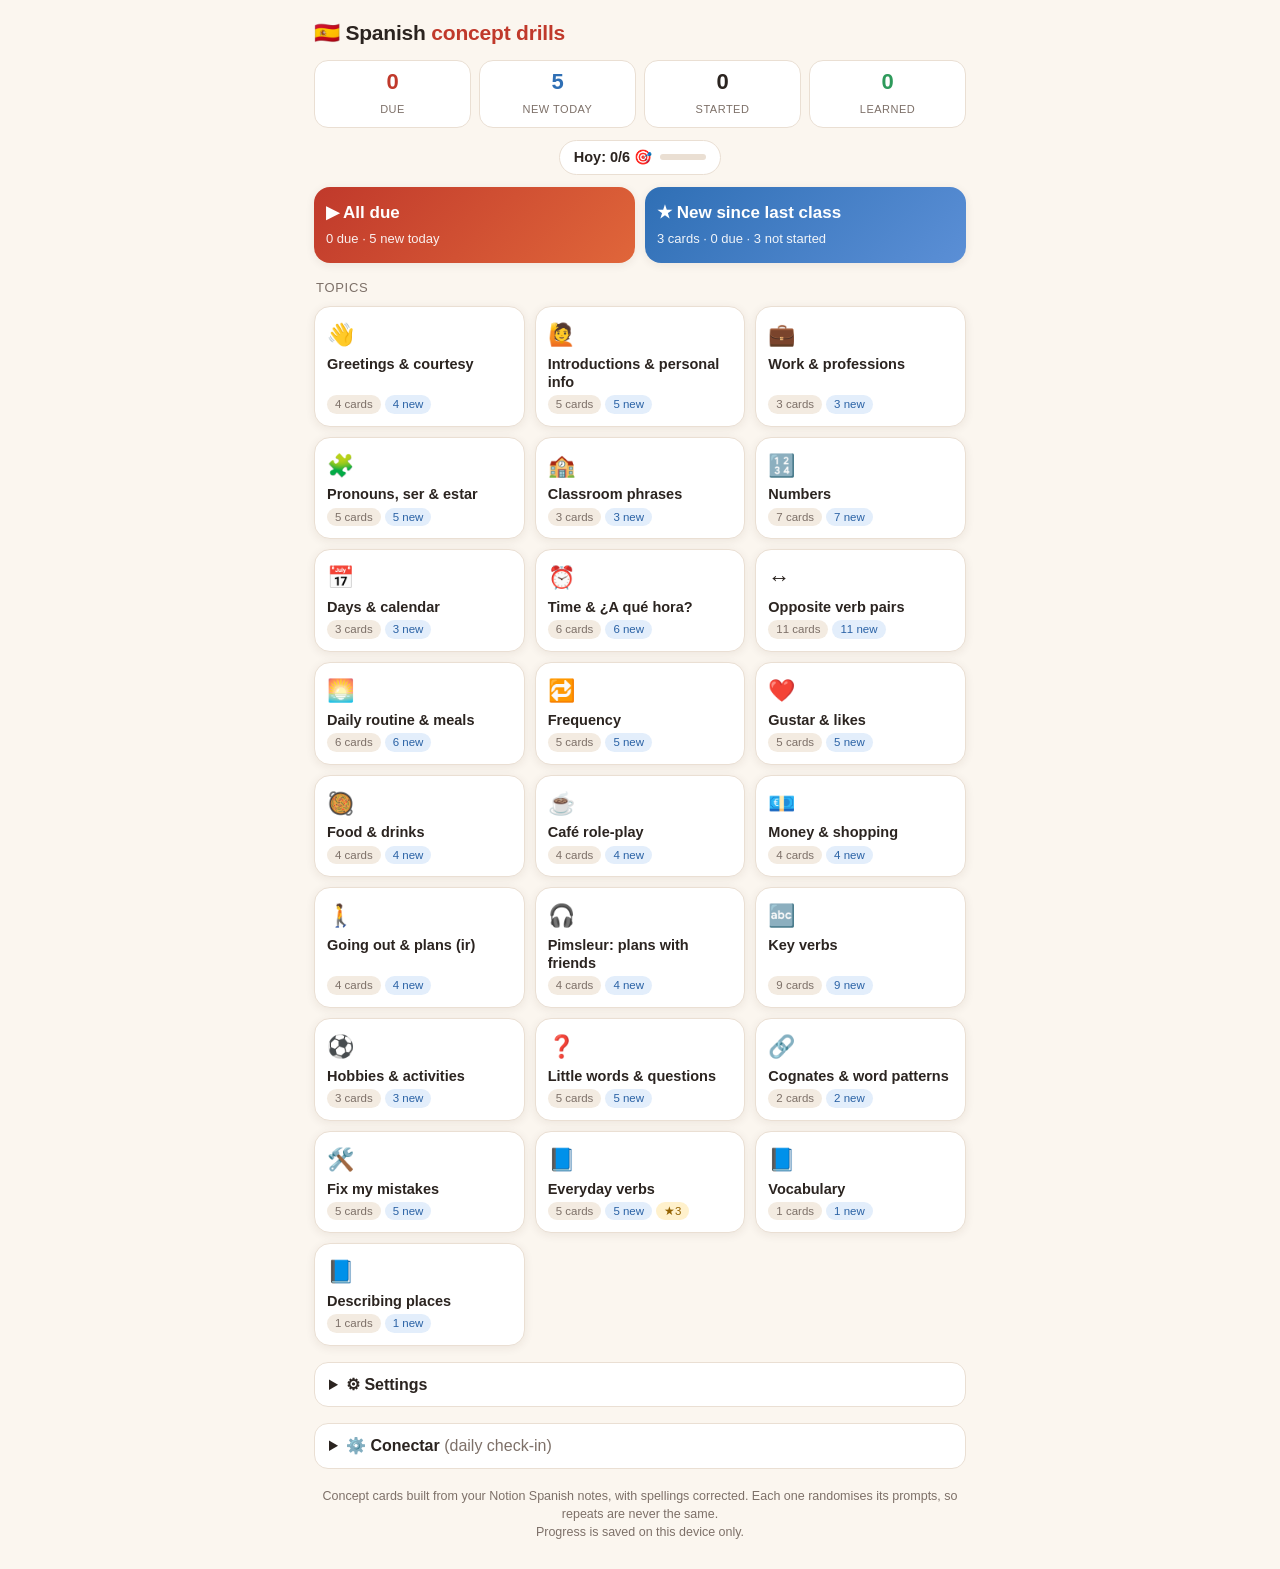
==== commit 109b1374: "Add ready-leaving-from card" ====
--- a/index.html
+++ b/index.html
@@ -248,7 +248,7 @@
 
 <script>
 "use strict";
-const CONCEPTS = [{"id": "greet-hello", "topic": "Greetings & courtesy", "title": "Greetings for every situation", "instr": "Say it in Spanish.", "n": 6, "items": [{"p": "Hello!", "a": "¡Hola!"}, {"p": "Good morning", "a": "Buenos días"}, {"p": "Good afternoon (it's 3 pm)", "a": "Buenas tardes"}, {"p": "Good evening / good night (it's 9 pm)", "a": "Buenas noches"}, {"p": "How are you? (to a friend)", "a": "¿Cómo estás?", "alts": ["¿Qué tal?"], "tip": "tú form"}, {"p": "How are you? (to an older stranger, formal)", "a": "¿Cómo está usted?", "alts": ["¿Cómo está?"], "tip": "usted form: está, not estás"}, {"p": "How's it going?", "a": "¿Qué tal?"}, {"p": "I'm good", "a": "Estoy bien"}, {"p": "I'm not well", "a": "Estoy mal"}, {"p": "Nice to meet you", "a": "Mucho gusto", "alts": ["Encantado", "Encantada"], "tip": "Encantado if you're a man, encantada if you're a woman"}, {"p": "Welcome! (to a group)", "a": "¡Bienvenidos!"}, {"p": "What's up?", "a": "¿Qué pasa?"}], "title_es": "Saludos para cada situación", "instr_es": "Dilo en español."}, {"id": "greet-bye", "topic": "Greetings & courtesy", "title": "Saying goodbye", "instr": "Say it in Spanish.", "n": 5, "items": [{"p": "Goodbye", "a": "Adiós"}, {"p": "Bye", "a": "Chao", "tip": "Spelled chao in Spanish (not ciao)"}, {"p": "See you later", "a": "Hasta luego"}, {"p": "See you soon", "a": "Hasta pronto"}, {"p": "See you tomorrow", "a": "Hasta mañana"}, {"p": "See you at the hotel", "a": "Nos vemos en el hotel", "tip": "nos vemos = see you; nos vamos = we're leaving"}, {"p": "We're leaving", "a": "Nos vamos"}], "title_es": "Despedidas", "instr_es": "Dilo en español."}, {"id": "greet-polite", "topic": "Greetings & courtesy", "title": "Thanks, sorry & excuse me", "instr": "Say it in Spanish.", "n": 6, "items": [{"p": "Thank you very much", "a": "Muchas gracias"}, {"p": "You're welcome", "a": "De nada"}, {"p": "It's nothing", "a": "No es nada"}, {"p": "I'm very sorry", "a": "Lo siento mucho"}, {"p": "Excuse me (to get attention, formal)", "a": "Disculpe", "alts": ["Perdone"]}, {"p": "Excuse me (to get attention, informal)", "a": "Disculpa", "alts": ["Perdona"]}, {"p": "Excuse me (to get past someone)", "a": "Con permiso", "alts": ["Permiso"]}, {"p": "Sorry? / Pardon?", "a": "¿Perdón?", "alts": ["Perdón"]}, {"p": "Bless you! / Cheers!", "a": "¡Salud!"}, {"p": "Seriously?", "a": "¿En serio?"}, {"p": "It's fine / it's OK", "a": "Está bien", "alts": ["Vale"]}], "title_es": "Gracias, perdón y disculpe", "instr_es": "Dilo en español."}, {"id": "greet-dialogue", "topic": "Greetings & courtesy", "title": "Mini-dialogue: meeting people", "instr": "Translate the whole dialogue into Spanish.", "n": 6, "sets": [[{"p": "A: Hi! How's it going?", "a": "¡Hola! ¿Qué tal?"}, {"p": "B: Good, thanks. And you?", "a": "Bien, gracias. ¿Y tú?", "alts": ["Estoy bien, gracias. ¿Y tú?"]}, {"p": "A: I'm not well.", "a": "Estoy mal."}, {"p": "B: Seriously? I'm very sorry.", "a": "¿En serio? Lo siento mucho."}, {"p": "A: It's nothing. See you tomorrow!", "a": "No es nada. ¡Hasta mañana!"}], [{"p": "Good morning, how are you? (formal)", "a": "Buenos días, ¿cómo está usted?", "alts": ["Buenos días, ¿cómo está?"]}, {"p": "Very well, thank you. Nice to meet you.", "a": "Muy bien, gracias. Mucho gusto.", "alts": ["Muy bien, gracias. Encantado.", "Muy bien, gracias. Encantada."]}, {"p": "Excuse me (formal), where is the toilet?", "a": "Disculpe, ¿dónde está el baño?", "alts": ["Perdone, ¿dónde está el baño?"]}, {"p": "Over there.", "a": "Por allá."}, {"p": "Thank you very much!", "a": "¡Muchas gracias!"}, {"p": "You're welcome. See you later.", "a": "De nada. Hasta luego."}]], "title_es": "Minidiálogo: conocer gente", "instr_es": "Traduce todo el diálogo al español."}, {"id": "intro-self", "topic": "Introductions & personal info", "title": "Introduce yourself", "instr": "Answer each question about yourself in a full sentence. These are open answers, so check against the example yourself.", "n": 5, "items": [{"open": true, "pe": "What's your name?", "p": "¿Cómo te llamas?", "a": "Me llamo Joseph."}, {"open": true, "pe": "Where are you from?", "p": "¿De dónde eres?", "a": "Soy de Singapur. Soy singapurense.", "tip": "Nationalities are lowercase."}, {"open": true, "pe": "Where do you live?", "p": "¿Dónde vives?", "a": "Vivo en Singapur."}, {"open": true, "pe": "What do you do for work?", "p": "¿En qué trabajas?", "a": "Trabajo en finanzas."}, {"open": true, "pe": "What languages do you speak?", "p": "¿Qué lenguas hablas?", "a": "Hablo inglés, chino y un poco de español."}, {"open": true, "pe": "Why are you studying Spanish?", "p": "¿Por qué estudias español?", "a": "Estudio español porque quiero hablar con mis amigos."}, {"open": true, "pe": "What's your favourite food?", "p": "¿Cuál es tu comida favorita?", "a": "Mi comida favorita es la paella."}, {"open": true, "pe": "How old are you?", "p": "¿Cuántos años tienes?", "a": "Tengo ___ años.", "tip": "Age uses tener."}], "title_es": "Preséntate", "instr_es": "Responde a cada pregunta sobre ti con una frase completa. Son respuestas abiertas: compáralas tú mismo con el ejemplo."}, {"id": "intro-ask", "topic": "Introductions & personal info", "title": "Ask someone about themselves", "instr": "Ask the question in Spanish. Watch tú vs usted.", "n": 6, "items": [{"p": "What's your name? (tú)", "a": "¿Cómo te llamas?", "alts": ["¿Cuál es tu nombre?"]}, {"p": "Where are you from? (tú)", "a": "¿De dónde eres?"}, {"p": "Where are you from? (formal)", "a": "¿De dónde es usted?"}, {"p": "Are you from here? (formal)", "a": "¿Es usted de aquí?"}, {"p": "What's your surname?", "a": "¿Cuál es tu apellido?"}, {"p": "What's your nationality?", "a": "¿Cuál es tu nacionalidad?"}, {"p": "What languages do you speak?", "a": "¿Qué lenguas hablas?"}, {"p": "How old are you?", "a": "¿Cuántos años tienes?"}, {"p": "What's your favourite food?", "a": "¿Cuál es tu comida favorita?"}, {"p": "What are your names? (you all, Spain)", "a": "¿Cómo os llamáis?"}], "title_es": "Pregunta a alguien por su vida", "instr_es": "Haz la pregunta en español. Cuidado con tú y usted."}, {"id": "intro-others", "topic": "Introductions & personal info", "title": "Talk about other people", "instr": "Say it in Spanish.", "n": 6, "items": [{"p": "Her name is Ann", "a": "Ella se llama Ann"}, {"p": "What are their names?", "a": "¿Cómo se llaman ellos?", "alts": ["¿Cómo se llaman?"]}, {"p": "She lives in Tiong Bahru", "a": "Ella vive en Tiong Bahru"}, {"p": "She speaks English, Chinese and Malay", "a": "Ella habla inglés, chino y malayo", "tip": "hablo = I speak; habla = she speaks"}, {"p": "Are they from Argentina?", "a": "¿Ellos son de Argentina?", "alts": ["¿Son de Argentina?", "¿Son ellos de Argentina?"]}, {"p": "Where are they from?", "a": "¿De dónde son ellos?", "alts": ["¿De dónde son?"]}, {"p": "My dad is 47 years old", "a": "Mi papá tiene cuarenta y siete años", "alts": ["Mi papá tiene 47 años"], "tip": "papá (dad) ≠ papa (potato)"}, {"p": "We are Colombian", "a": "Somos colombianos"}, {"p": "We are Spanish", "a": "Somos españoles"}, {"p": "The children are good-looking", "a": "Los niños son guapos"}, {"p": "Our names are Jo and Juan", "a": "Nos llamamos Jo y Juan"}], "title_es": "Habla de otras personas", "instr_es": "Dilo en español."}, {"id": "intro-story", "topic": "Introductions & personal info", "title": "Your story in sentences", "instr": "Say it in Spanish.", "n": 5, "items": [{"p": "I'm learning Spanish because I want to visit Latin America", "a": "Estoy aprendiendo español porque quiero visitar Latinoamérica", "tip": "\"I am …-ing\" = estar + -ando/-iendo"}, {"p": "I study Spanish to talk with my friends", "a": "Estudio español para hablar con mis amigos", "tip": "para + infinitive = in order to"}, {"p": "I quit my job last year", "a": "Renuncié a mi trabajo el año pasado", "tip": "renunciar a"}, {"p": "I used to live in Singapore, but now I live in Spain", "a": "Solía vivir en Singapur, pero ahora vivo en España"}, {"p": "My Spanish isn't good", "a": "Mi español no es bueno"}, {"p": "I'm not from here", "a": "No soy de aquí"}, {"p": "I speak English, Chinese and a little Spanish", "a": "Hablo inglés, chino y un poco de español"}, {"p": "My favourite food is paella", "a": "Mi comida favorita es la paella"}], "title_es": "Tu historia en frases", "instr_es": "Dilo en español."}, {"id": "intro-contact", "topic": "Introductions & personal info", "title": "Personal details vocabulary", "instr": "Give the Spanish word, with its article.", "n": 5, "items": [{"p": "email", "a": "el correo electrónico", "alts": ["el correo"]}, {"p": "address", "a": "la dirección"}, {"p": "mobile number", "a": "el número de móvil", "alts": ["el móvil"]}, {"p": "city", "a": "la ciudad"}, {"p": "country", "a": "el país"}, {"p": "countries", "a": "los países"}, {"p": "surname", "a": "el apellido"}, {"p": "first name", "a": "el nombre"}, {"p": "age", "a": "la edad"}, {"p": "joseph@gmail.com (say it out loud)", "a": "joseph arroba gmail punto com", "tip": "@ = arroba, . = punto"}], "title_es": "Datos personales: vocabulario", "instr_es": "Escribe la palabra en español, con su artículo."}, {"id": "work-me", "topic": "Work & professions", "title": "Talk about your job", "instr": "Say it in Spanish.", "n": 5, "items": [{"p": "I work in finance", "a": "Trabajo en finanzas", "tip": "trabajo already means \"I work\", so no soy"}, {"p": "I work in an office", "a": "Trabajo en una oficina"}, {"p": "I work a lot", "a": "Trabajo mucho"}, {"p": "I work in investments", "a": "Trabajo en inversiones"}, {"p": "I work from 9 to 5", "a": "Trabajo de nueve a cinco"}, {"p": "I work Monday to Friday", "a": "Trabajo de lunes a viernes"}, {"p": "I'm not working at the moment", "a": "No estoy trabajando"}, {"p": "I'm a teacher (man)", "a": "Soy profesor", "tip": "No \"un\": Soy profesor"}], "title_es": "Habla de tu trabajo", "instr_es": "Dilo en español."}, {"id": "work-ask", "topic": "Work & professions", "title": "Ask about work", "instr": "Ask the question in Spanish (tú).", "n": 4, "items": [{"p": "What do you do for work?", "a": "¿En qué trabajas?", "alts": ["¿A qué te dedicas?"]}, {"p": "What's your profession?", "a": "¿Cuál es tu profesión?"}, {"p": "Where do you work?", "a": "¿Dónde trabajas?"}, {"p": "What do you do for a living?", "a": "¿A qué te dedicas?", "alts": ["¿En qué trabajas?"]}, {"p": "What time do you work?", "a": "¿A qué hora trabajas?"}, {"p": "What do you do?", "a": "¿Qué haces?"}], "title_es": "Pregunta por el trabajo", "instr_es": "Haz la pregunta en español (tú)."}, {"id": "work-others", "topic": "Work & professions", "title": "Other people's jobs", "instr": "Say it in Spanish.", "n": 5, "items": [{"p": "She's a social worker", "a": "Ella es trabajadora social", "alts": ["Es trabajadora social"]}, {"p": "She works for the government", "a": "Ella trabaja en el gobierno", "alts": ["Trabaja en el gobierno"]}, {"p": "He's a police officer", "a": "Él es policía", "alts": ["Es policía"]}, {"p": "She's an actress", "a": "Ella es actriz", "alts": ["Es actriz"]}, {"p": "He's a teacher", "a": "Él es profesor", "alts": ["Es profesor"]}, {"p": "She's a teacher", "a": "Ella es profesora", "alts": ["Es profesora"]}, {"p": "I'm a homemaker", "a": "Soy ama de casa"}, {"p": "I work in finance (I'm a financier)", "a": "Soy financiero"}], "tip": "With ser + profession, no article: Es profesor, not Es un profesor.", "title_es": "El trabajo de otras personas", "instr_es": "Dilo en español."}, {"id": "serestar-gap", "topic": "Pronouns, ser & estar", "title": "ser or estar? Fill the gap", "instr": "Type just the missing verb.", "n": 6, "items": [{"pe": "He's not here.", "p": "Él no ___ aquí.", "a": "está", "tip": "location → estar"}, {"pe": "You're from Mexico (formal).", "p": "Usted ___ de México.", "a": "es", "tip": "origin → ser"}, {"pe": "Where is the Fernández hotel?", "p": "¿Dónde ___ el hotel Fernández?", "a": "está", "tip": "location → estar"}, {"pe": "We are Spanish.", "p": "Nosotros ___ españoles.", "a": "somos", "tip": "nationality → ser"}, {"pe": "This coffee is cold (right now).", "p": "Este café ___ frío. (ahora)", "a": "está", "tip": "temporary state → estar"}, {"pe": "It's important.", "p": "___ importante.", "a": "Es"}, {"pe": "I'm eating my dinner.", "p": "___ comiendo mi cena.", "a": "Estoy", "tip": "-ando/-iendo → estar"}, {"pe": "My Spanish isn't good.", "p": "Mi español no ___ bueno.", "a": "es"}, {"pe": "I'm a teacher.", "p": "Yo ___ profesor.", "a": "soy", "tip": "profession → ser"}, {"pe": "It tastes very good! (the food, right now)", "p": "¡___ muy buena! (la comida, ahora)", "a": "Está", "tip": "how it is right now → estar"}, {"pe": "They're from Argentina.", "p": "Ellos ___ de Argentina.", "a": "son"}, {"pe": "My wife is here with us.", "p": "Mi esposa ___ aquí con nosotros.", "a": "está"}, {"pe": "It's three in the afternoon.", "p": "___ las tres de la tarde.", "a": "Son", "tip": "clock time → ser"}, {"pe": "How are you? (tú)", "p": "¿Cómo ___? (tú)", "a": "estás"}, {"pe": "You're incredible.", "p": "Tú ___ increíble.", "a": "eres"}], "title_es": "¿Ser o estar? Completa el hueco", "instr_es": "Escribe solo el verbo que falta."}, {"id": "pronouns", "topic": "Pronouns, ser & estar", "title": "Pronouns & possessives", "instr": "Say it in Spanish.", "n": 6, "items": [{"p": "I / you / he / she", "a": "yo / tú / él / ella"}, {"p": "we (mixed group) / we (all women)", "a": "nosotros / nosotras"}, {"p": "you all (Spain) / you all (Latin America)", "a": "vosotros / ustedes"}, {"p": "they (men or mixed) / they (all women)", "a": "ellos / ellas"}, {"p": "my house", "a": "mi casa", "tip": "mi = my; me = me"}, {"p": "your eyes (tú)", "a": "tus ojos"}, {"p": "his friend", "a": "su amigo"}, {"p": "I like your house (tú)", "a": "Me gusta tu casa", "tip": "tu (no accent) = your"}, {"p": "You are incredible (tú)", "a": "Tú eres increíble", "tip": "tú (accent) = you"}, {"p": "I love you (deep, romantic)", "a": "Te amo"}, {"p": "I love you (family, friends)", "a": "Te quiero"}], "title_es": "Pronombres y posesivos", "instr_es": "Dilo en español."}, {"id": "person-grid", "topic": "Pronouns, ser & estar", "title": "One person, four words: pronoun, ser, my/your, myself", "title_es": "Una persona, cuatro palabras: pronombre, ser, posesivo, reflexivo", "instr": "Say it in Spanish. Keep the person straight: pronoun, ser form, possessive and reflexive pronoun all have to match.", "instr_es": "Dilo en español. El pronombre, el verbo ser, el posesivo y el reflexivo tienen que coincidir.", "n": 6, "items": [{"p": "I: pronoun, ser, my, myself", "a": "yo, soy, mi, me"}, {"p": "you (tú): pronoun, ser, your, yourself", "a": "tú, eres, tu, te", "tip": "tú (accent) = you; tu (no accent) = your"}, {"p": "she: pronoun, ser, her, herself", "a": "ella, es, su, se"}, {"p": "we: pronoun, ser, our, ourselves", "a": "nosotros, somos, nuestro, nos"}, {"p": "you all (Spain): pronoun, ser, your, yourselves", "a": "vosotros, sois, vuestro, os"}, {"p": "they: pronoun, ser, their, themselves", "a": "ellos, son, su, se"}, {"p": "I'm Joseph and my house is big. I get up at seven.", "a": "Soy Joseph y mi casa es grande. Me levanto a las siete.", "tip": "mi = my; me = myself"}, {"p": "You (tú) are tall and your brother too. You shower every morning.", "a": "Eres alto y tu hermano también. Te duchas todas las mañanas."}, {"p": "We are friends; our class is on Tuesday. We get up early.", "a": "Somos amigos; nuestra clase es el martes. Nos levantamos temprano.", "tip": "nuestro → nuestra with clase"}, {"p": "You all (Spain) are students. What time do you get up every day?", "a": "Sois estudiantes. ¿A qué hora os levantáis todos los días?"}, {"p": "They are from Spain; their house is in Madrid. They shower in the morning.", "a": "Son de España; su casa está en Madrid. Se duchan por la mañana."}, {"p": "She is my teacher. She washes her hands.", "a": "Es mi profesora. Se lava las manos.", "tip": "with reflexives: las manos, not sus manos"}, {"p": "You all (Spain) shower in the morning", "a": "Vosotros os ducháis por la mañana", "alts": ["Os ducháis por la mañana"]}]}, {"id": "articles", "topic": "Pronouns, ser & estar", "title": "el, la, los, las", "instr": "Type the article and the noun.", "n": 7, "items": [{"pe": "the meeting", "p": "___ reunión", "a": "la reunión", "tip": "-ión words are feminine"}, {"pe": "the day", "p": "___ día", "a": "el día", "tip": "masculine even though it ends in -a"}, {"pe": "the bar", "p": "___ bar", "a": "el bar"}, {"pe": "the things", "p": "___ cosas", "a": "las cosas"}, {"pe": "the water", "p": "___ agua", "a": "el agua", "tip": "feminine, but el because of the stressed a-"}, {"pe": "the city", "p": "___ ciudad", "a": "la ciudad", "tip": "-dad words are feminine"}, {"pe": "the dogs", "p": "___ perros", "a": "los perros"}, {"pe": "the glasses", "p": "___ gafas", "a": "las gafas"}, {"pe": "the coffee", "p": "___ café", "a": "el café"}, {"pe": "the beer", "p": "___ cerveza", "a": "la cerveza"}, {"pe": "the countries", "p": "___ países", "a": "los países"}, {"pe": "the address", "p": "___ dirección", "a": "la dirección"}, {"pe": "the hotel", "p": "___ hotel", "a": "el hotel"}, {"pe": "the week", "p": "___ semana", "a": "la semana"}], "title_es": "el, la, los, las", "instr_es": "Escribe el artículo y el sustantivo."}, {"id": "hay-esta", "topic": "Pronouns, ser & estar", "title": "hay vs está; this & these", "instr": "Say it in Spanish.", "n": 5, "items": [{"p": "Is there a hotel here?", "a": "¿Hay un hotel aquí?", "tip": "Is there…? = ¿Hay…?"}, {"p": "Where is the hotel?", "a": "¿Dónde está el hotel?"}, {"p": "There are ten here", "a": "Hay diez aquí"}, {"p": "It's here", "a": "Está aquí"}, {"p": "There's time today", "a": "Hay tiempo hoy"}, {"p": "What is this?", "a": "¿Qué es esto?"}, {"p": "I want this guitar", "a": "Quiero esta guitarra", "tip": "esta (no accent) = this (fem.)"}, {"p": "Is there time?", "a": "¿Hay tiempo?", "tip": "hay sounds like \"ai\""}, {"p": "There's very good food there", "a": "Hay muy buena comida allí"}], "title_es": "Hay o está; esto y esta", "instr_es": "Dilo en español."}, {"id": "class-survival", "topic": "Classroom phrases", "title": "Survival phrases in class", "instr": "Say it in Spanish.", "n": 6, "items": [{"p": "How do you say \"window\" in Spanish?", "a": "¿Cómo se dice \"window\" en español?", "tip": "se dice, not se dices"}, {"p": "How do you spell it?", "a": "¿Cómo se escribe?"}, {"p": "Sorry, can you repeat?", "a": "Perdón, ¿puedes repetir?"}, {"p": "What does \"vuelo\" mean?", "a": "¿Qué significa \"vuelo\"?"}, {"p": "I don't understand", "a": "No entiendo", "alts": ["No comprendo"]}, {"p": "I have a question", "a": "Tengo una pregunta"}, {"p": "You speak very fast", "a": "Hablas muy rápido"}, {"p": "Can you speak more slowly?", "a": "¿Puedes hablar más despacio?", "tip": "after puedes, use the infinitive"}, {"p": "Do you understand?", "a": "¿Entiendes?"}, {"p": "I don't know", "a": "No sé"}], "title_es": "Frases para sobrevivir en clase", "instr_es": "Dilo en español."}, {"id": "class-instructions", "topic": "Classroom phrases", "title": "Workbook instructions", "instr": "Give the infinitive (or noun).", "n": 6, "items": [{"p": "to read", "a": "leer"}, {"p": "to write", "a": "escribir"}, {"p": "to listen", "a": "escuchar"}, {"p": "to repeat", "a": "repetir"}, {"p": "to complete", "a": "completar"}, {"p": "to answer", "a": "contestar"}, {"p": "to underline", "a": "subrayar"}, {"p": "to match", "a": "relacionar"}, {"p": "to mark / tick", "a": "marcar"}, {"p": "page", "a": "la página"}, {"p": "the alphabet", "a": "el abecedario"}], "title_es": "Instrucciones del libro de ejercicios", "instr_es": "Escribe el infinitivo (o el sustantivo)."}, {"id": "class-teacher", "topic": "Classroom phrases", "title": "Talking to your teacher", "instr": "Say it in Spanish.", "n": 5, "items": [{"p": "My Spanish isn't good", "a": "Mi español no es bueno"}, {"p": "I'm learning Spanish", "a": "Estoy aprendiendo español"}, {"p": "I want to try", "a": "Quiero intentar"}, {"p": "I try", "a": "Intento"}, {"p": "Not me", "a": "Yo no"}, {"p": "Of course", "a": "Claro"}, {"p": "I'm going to try", "a": "Voy a intentar"}, {"p": "Why not?", "a": "¿Por qué no?"}], "title_es": "Hablar con tu profesor", "instr_es": "Dilo en español."}, {"id": "num-1-20", "topic": "Numbers", "title": "Numbers 1–20", "instr": "Write each number in Spanish words. You get a new set every time.", "n": 8, "gen": "num", "args": {"mode": "1-20"}, "tip": "16–19 are one word: dieciséis, diecisiete, dieciocho, diecinueve.", "title_es": "Los números del 1 al 20", "instr_es": "Escribe cada número en letras. Cada vez te sale una serie nueva."}, {"id": "num-tens", "topic": "Numbers", "title": "Tens up to 100", "instr": "Write each number in words.", "n": 6, "gen": "num", "args": {"mode": "tens"}, "tip": "70 setenta and 60 sesenta are easy to mix up. 100 = cien.", "title_es": "Las decenas hasta el 100", "instr_es": "Escribe cada número en letras."}, {"id": "num-21-99", "topic": "Numbers", "title": "Compound numbers 21–99", "instr": "Write each number in words.", "n": 6, "gen": "num", "args": {"mode": "21-99"}, "tip": "21–29 are one word (veintiuno, veintidós, veintitrés…). From 31 on, use y with no hyphens: treinta y uno.", "title_es": "Números compuestos del 21 al 99", "instr_es": "Escribe cada número en letras."}, {"id": "num-1-100", "topic": "Numbers", "title": "Spell out numbers 1–100", "instr": "Mixed challenge with plenty of tricky ones. A fresh set every time.", "n": 8, "gen": "num", "args": {"mode": "mix"}, "tip": "Accents: dieciséis, veintidós, veintitrés, veintiséis.", "title_es": "Escribe los números del 1 al 100", "instr_es": "Reto mixto con muchos números difíciles. Una serie nueva cada vez."}, {"id": "num-hundreds", "topic": "Numbers", "title": "Big numbers 100–999", "instr": "Write each number in words.", "n": 5, "gen": "num", "args": {"mode": "hundreds"}, "tip": "100 = cien, but 101–199 = ciento…. Irregulars: quinientos (500), setecientos (700), novecientos (900).", "title_es": "Números grandes del 100 al 999", "instr_es": "Escribe cada número en letras."}, {"id": "num-nouns", "topic": "Numbers", "title": "Numbers with nouns: minutes, ages, things", "instr": "Say it in Spanish.", "n": 6, "gen": "numnoun", "args": {}, "tip": "If it ends in 1: un before a masculine noun (veintiún minutos), una before a feminine one (veintiuna cervezas).", "title_es": "Números con sustantivos: minutos, edades, cosas", "instr_es": "Dilo en español."}, {"id": "num-prices", "topic": "Numbers", "title": "Prices", "instr": "Say it in Spanish.", "n": 5, "gen": "prices", "args": {"mode": "cuesta"}, "tip": "It costs = cuesta; they cost = cuestan.", "title_es": "Precios", "instr_es": "Dilo en español."}, {"id": "days-week", "topic": "Days & calendar", "title": "Days of the week", "instr": "Say it in Spanish. Days are lowercase.", "n": 7, "items": [{"p": "Monday", "a": "lunes"}, {"p": "Tuesday", "a": "martes"}, {"p": "Wednesday", "a": "miércoles"}, {"p": "Thursday", "a": "jueves"}, {"p": "Friday", "a": "viernes"}, {"p": "Saturday", "a": "sábado"}, {"p": "Sunday", "a": "domingo"}, {"p": "The day after Monday", "a": "martes"}, {"p": "The day after Tuesday", "a": "miércoles"}, {"p": "The day after Wednesday", "a": "jueves"}, {"p": "The day after Thursday", "a": "viernes"}, {"p": "The day before Sunday", "a": "sábado"}, {"p": "The day before Monday", "a": "domingo"}, {"p": "The day before Friday", "a": "jueves"}], "title_es": "Los días de la semana", "instr_es": "Dilo en español. Los días se escriben en minúscula."}, {"id": "days-phrases", "topic": "Days & calendar", "title": "Calendar phrases", "instr": "Say it in Spanish.", "n": 6, "items": [{"p": "on Mondays", "a": "los lunes"}, {"p": "Monday to Friday", "a": "de lunes a viernes"}, {"p": "the weekend", "a": "el fin de semana"}, {"p": "on weekdays", "a": "entre semana"}, {"p": "Today is Tuesday", "a": "Hoy es martes"}, {"p": "tomorrow", "a": "mañana"}, {"p": "every day", "a": "todos los días", "tip": "el día is masculine"}, {"p": "the week / the month / the year", "a": "la semana / el mes / el año"}, {"p": "the months", "a": "los meses"}, {"p": "See you tomorrow", "a": "Hasta mañana"}], "title_es": "Expresiones del calendario", "instr_es": "Dilo en español."}, {"id": "days-myweek", "topic": "Days & calendar", "title": "Your week", "instr": "Say it in Spanish.", "n": 5, "items": [{"p": "I have Spanish class on Tuesdays and Thursdays", "a": "Tengo clase de español los martes y los jueves", "alts": ["Tengo clase de español los martes y jueves"]}, {"p": "The class is from 7 to 10 pm", "a": "La clase es de siete a diez de la noche"}, {"p": "I work Monday to Friday", "a": "Trabajo de lunes a viernes"}, {"p": "On the weekend I play sports", "a": "El fin de semana practico deportes"}, {"p": "Today is Sunday and tomorrow is Monday", "a": "Hoy es domingo y mañana es lunes"}, {"p": "On Saturdays I go to the bakery", "a": "Los sábados voy a la panadería"}, {"p": "On weekdays I work a lot", "a": "Entre semana trabajo mucho"}], "title_es": "Tu semana", "instr_es": "Dilo en español."}, {"id": "time-clock", "topic": "Time & ¿A qué hora?", "title": "What time is it?", "instr": "Say each time as a full sentence (Es la… / Son las…). A fresh set every time.", "n": 6, "gen": "clock", "args": {"mode": "es"}, "tip": "Up to :30 use y (y cuarto, y media). After :30 use menos with the next hour (las siete menos veinte = 6:40). Es la una; son las dos, tres…", "title_es": "¿Qué hora es?", "instr_es": "Di cada hora con una frase completa (Es la… / Son las…). Una serie nueva cada vez."}, {"id": "time-at", "topic": "Time & ¿A qué hora?", "title": "At what time? (a las…)", "instr": "Say “at …” in Spanish.", "n": 6, "gen": "clock", "args": {"mode": "a"}, "tip": "a la una, but a las dos / a las tres…. Use de la mañana / de la tarde / de la noche.", "title_es": "¿A qué hora? (a las…)", "instr_es": "Di «a las…» en español."}, {"id": "time-questions", "topic": "Time & ¿A qué hora?", "title": "¿A qué hora…? questions", "instr": "Ask the question in Spanish.", "n": 6, "items": [{"p": "What time does the supermarket open?", "a": "¿A qué hora abre el supermercado?"}, {"p": "What time does the supermarket close?", "a": "¿A qué hora cierra el supermercado?"}, {"p": "What time does the work meeting start?", "a": "¿A qué hora empieza la reunión de trabajo?", "tip": "la reunión (feminine)"}, {"p": "What time does the meeting end?", "a": "¿A qué hora termina la reunión?"}, {"p": "What time does the bus leave?", "a": "¿A qué hora sale el bus?"}, {"p": "What time does the flight arrive?", "a": "¿A qué hora llega el vuelo?", "tip": "vuelo = flight; plane = avión"}, {"p": "What time do you work?", "a": "¿A qué hora trabajas?"}, {"p": "What time do you get up?", "a": "¿A qué hora te levantas?"}, {"p": "What time do you eat lunch?", "a": "¿A qué hora comes?"}, {"p": "What time does the high-speed train leave?", "a": "¿A qué hora sale el tren AVE?", "alts": ["¿A qué hora sale el AVE?"]}], "title_es": "Preguntas con ¿A qué hora…?", "instr_es": "Haz la pregunta en español."}, {"id": "time-answers", "topic": "Time & ¿A qué hora?", "title": "Opening, closing & departure times", "instr": "Say it in Spanish.", "n": 5, "items": [{"p": "The supermarket opens at 8 am", "a": "El supermercado abre a las ocho de la mañana"}, {"p": "The supermarket closes at 10 pm", "a": "El supermercado cierra a las diez de la noche"}, {"p": "The meeting starts at 9:15", "a": "La reunión empieza a las nueve y cuarto", "alts": ["La reunión empieza a las nueve y quince"]}, {"p": "The meeting ends at 11:30", "a": "La reunión termina a las once y media", "alts": ["La reunión termina a las once y treinta"]}, {"p": "The bus leaves at 6:40", "a": "El bus sale a las siete menos veinte", "alts": ["El bus sale a las seis y cuarenta"]}, {"p": "The flight arrives at 1 pm", "a": "El vuelo llega a la una de la tarde"}, {"p": "I get up at 8", "a": "Me levanto a las ocho"}, {"p": "I eat lunch at 1 pm", "a": "Como a la una de la tarde"}], "title_es": "Horarios: abrir, cerrar, salir y llegar", "instr_es": "Dilo en español."}, {"id": "time-early-late", "topic": "Time & ¿A qué hora?", "title": "Early, late & how long", "instr": "Say it in Spanish.", "n": 6, "items": [{"p": "It's early", "a": "Es temprano"}, {"p": "It's very early", "a": "Es muy temprano"}, {"p": "It's late and I'm sleepy", "a": "Es tarde y tengo sueño"}, {"p": "It's not late", "a": "No es tarde"}, {"p": "Not now, later", "a": "Ahora no, más tarde"}, {"p": "I want to talk later", "a": "Quiero hablar más tarde"}, {"p": "How much time do you (all) have?", "a": "¿Cuánto tiempo tenéis?", "tip": "cuánto = how much; cuándo = when"}, {"p": "We have an hour", "a": "Tenemos una hora"}, {"p": "Do we have time?", "a": "¿Tenemos tiempo?"}, {"p": "an hour and a half", "a": "una hora y media"}, {"p": "It's too long (too much time)", "a": "Es demasiado tiempo"}, {"p": "in twenty-one minutes", "a": "en veintiún minutos"}, {"p": "Only fifteen minutes", "a": "Solo quince minutos"}, {"p": "If there's no time", "a": "Si no hay tiempo"}], "title_es": "Temprano, tarde y cuánto tiempo", "instr_es": "Dilo en español."}, {"id": "time-day-parts", "topic": "Time & ¿A qué hora?", "title": "Parts of the day", "instr": "Say it in Spanish.", "n": 5, "items": [{"p": "in the morning", "a": "por la mañana"}, {"p": "in the afternoon", "a": "por la tarde"}, {"p": "at night", "a": "por la noche"}, {"p": "noon", "a": "el mediodía"}, {"p": "midnight", "a": "la medianoche"}, {"p": "now", "a": "ahora"}, {"p": "It's 3 pm", "a": "Son las tres de la tarde"}, {"p": "It's one o'clock", "a": "Es la una"}, {"p": "It's 6 pm", "a": "Son las seis de la tarde"}], "title_es": "Las partes del día", "instr_es": "Dilo en español."}, {"id": "opp-open-close", "topic": "Opposite verb pairs", "title": "Opening hours: abrir / cerrar", "instr": "Say when each place opens and closes (or doesn't).", "n": 5, "tip": "abrir is regular (abre); cerrar changes e → ie (cierra, cierran). a la una, but a las dos…", "items": [{"pe": "The bank opens at 9 and closes at 5", "p": "el banco · 9:00 → 17:00", "a": "El banco abre a las nueve y cierra a las cinco", "alts": ["El banco abre a las nueve y cierra a las cinco de la tarde"]}, {"pe": "The supermarket opens at 7 and closes at 11", "p": "el supermercado · 7:00 → 23:00", "a": "El supermercado abre a las siete y cierra a las once", "alts": ["El supermercado abre a las siete y cierra a las once de la noche"]}, {"pe": "The museum opens at 10 and closes at 6", "p": "el museo · 10:00 → 18:00", "a": "El museo abre a las diez y cierra a las seis", "alts": ["El museo abre a las diez y cierra a las seis de la tarde"]}, {"pe": "The pharmacy opens at 9:30 and closes at 9", "p": "la farmacia · 9:30 → 21:00", "a": "La farmacia abre a las nueve y media y cierra a las nueve", "alts": ["La farmacia abre a las nueve y media y cierra a las nueve de la noche"]}, {"pe": "The restaurant opens at 1 and closes at 4", "p": "el restaurante · 13:00 → 16:00", "a": "El restaurante abre a la una y cierra a las cuatro", "alts": ["El restaurante abre a la una y cierra a las cuatro de la tarde"], "tip": "a la una (singular)"}, {"pe": "Banks close on Sundays", "p": "los bancos · los domingos (cerrar)", "a": "Los bancos cierran los domingos", "tip": "cierran: plural, still e → ie"}, {"pe": "The library doesn't open on Mondays", "p": "la biblioteca · los lunes (no abrir)", "a": "La biblioteca no abre los lunes"}, {"pe": "The shops open at 10 and close at 10 pm", "p": "las tiendas · 10:00 → 22:00", "a": "Las tiendas abren a las diez y cierran a las diez de la noche", "alts": ["Las tiendas abren a las diez y cierran a las diez"]}], "title_es": "Horarios: abrir y cerrar", "instr_es": "Di a qué hora abre y cierra cada sitio."}, {"id": "opp-leave-arrive", "topic": "Opposite verb pairs", "title": "Who leaves, who arrives: salir / llegar", "instr": "Make a sentence for each person.", "n": 6, "tip": "salir: salgo (yo) is irregular, the rest are regular (sales, sale, salimos…). salir de = leave a place; llegar a = arrive at.", "items": [{"pe": "I leave at 8", "p": "(yo) salir · 8:00", "a": "Salgo a las ocho", "alts": ["Yo salgo a las ocho"], "tip": "salgo, not salo"}, {"pe": "My sister leaves at 7", "p": "mi hermana · salir · 7:00", "a": "Mi hermana sale a las siete"}, {"pe": "We arrive late", "p": "nosotros · llegar · tarde", "a": "Llegamos tarde", "alts": ["Nosotros llegamos tarde"]}, {"pe": "What time do you arrive?", "p": "(tú) llegar · ¿a qué hora?", "a": "¿A qué hora llegas?"}, {"pe": "They leave home at 9", "p": "ellos · salir de casa · 9:00", "a": "Salen de casa a las nueve", "alts": ["Ellos salen de casa a las nueve"]}, {"pe": "I arrive at the office at 9:30", "p": "(yo) llegar a la oficina · 9:30", "a": "Llego a la oficina a las nueve y media", "alts": ["Llego a la oficina a las nueve y treinta"]}, {"pe": "Are you (all) going out tonight?", "p": "vosotros · salir · esta noche", "a": "¿Salís esta noche?", "alts": ["¿Vosotros salís esta noche?"], "tip": "Spain: vosotros salís. Latin America: ¿Ustedes salen esta noche?"}, {"pe": "The train arrives at 2:15", "p": "el tren · llegar · 14:15", "a": "El tren llega a las dos y cuarto", "alts": ["El tren llega a las dos y quince", "El tren llega a las dos y cuarto de la tarde"]}, {"pe": "I leave work at 6", "p": "(yo) salir del trabajo · 18:00", "a": "Salgo del trabajo a las seis", "alts": ["Salgo del trabajo a las seis de la tarde"], "tip": "de + el = del"}], "title_es": "¿Quién sale y quién llega? salir y llegar", "instr_es": "Haz una frase para cada persona."}, {"id": "opp-transport", "topic": "Opposite verb pairs", "title": "Timetables: what time does it leave / arrive?", "instr": "Ask or answer about each timetable.", "n": 6, "tip": "Use el bus as the default. Regional: Spain el autobús, Mexico el camión, Argentina el colectivo. Questions take an accent: ¿A qué hora…? (qué).", "items": [{"pe": "What time does the bus leave?", "p": "¿el bus? · salir", "a": "¿A qué hora sale el bus?", "alts": ["¿A qué hora sale el autobús?"], "tip": "qué takes an accent in questions"}, {"pe": "What time does the train arrive?", "p": "¿el tren? · llegar", "a": "¿A qué hora llega el tren?"}, {"pe": "What time does the flight to Madrid leave?", "p": "¿el vuelo a Madrid? · salir", "a": "¿A qué hora sale el vuelo a Madrid?"}, {"pe": "What time does the bus arrive? (Spain)", "p": "¿el autobús? · llegar", "a": "¿A qué hora llega el autobús?", "alts": ["¿A qué hora llega el bus?"], "tip": "el autobús: the usual word in Spain"}, {"pe": "The bus leaves at 7:15 and arrives at 7:50", "p": "el bus · 7:15 → 7:50", "a": "El bus sale a las siete y cuarto y llega a las ocho menos diez", "alts": ["El bus sale a las siete y quince y llega a las siete y cincuenta"]}, {"pe": "The train leaves at 10:30 and arrives at 12:45", "p": "el tren · 10:30 → 12:45", "a": "El tren sale a las diez y media y llega a la una menos cuarto", "alts": ["El tren sale a las diez y treinta y llega a las doce y cuarenta y cinco", "El tren sale a las diez y media y llega a las doce y cuarenta y cinco"]}, {"pe": "The flight leaves at 1:05 and arrives at 3:20", "p": "el vuelo · 13:05 → 15:20", "a": "El vuelo sale a la una y cinco y llega a las tres y veinte", "alts": ["El vuelo sale a la una y cinco de la tarde y llega a las tres y veinte de la tarde"], "tip": "a la una (singular), a las tres"}, {"pe": "The bus leaves at 9:40 pm and arrives at 10:10", "p": "el bus · 21:40 → 22:10", "a": "El bus sale a las diez menos veinte y llega a las diez y diez", "alts": ["El bus sale a las nueve y cuarenta y llega a las diez y diez", "El bus sale a las diez menos veinte de la noche y llega a las diez y diez de la noche"]}, {"pe": "The last train leaves at 11:55 pm", "p": "el último tren · salir · 23:55", "a": "El último tren sale a las doce menos cinco", "alts": ["El último tren sale a las once y cincuenta y cinco", "El último tren sale a las doce menos cinco de la noche"]}, {"pe": "The bus is arriving 10 minutes late", "p": "el bus · llegar tarde · 10 minutos", "a": "El bus llega diez minutos tarde", "alts": ["El bus llega con diez minutos de retraso"], "tip": "con retraso = delayed (Spain)"}, {"pe": "Which bus do you take?", "p": "¿(tú) qué bus tomar?", "a": "¿Qué bus tomas?", "alts": ["¿Qué bus coges?"], "tip": "Spain often says coger el bus; in Latin America use tomar (coger is vulgar there)"}], "title_es": "Horarios de transporte: ¿a qué hora sale / llega?", "instr_es": "Pregunta o responde sobre cada horario."}, {"id": "opp-start-end", "topic": "Opposite verb pairs", "title": "Start & finish: empezar / terminar", "instr": "Ask or say it in Spanish.", "n": 6, "tip": "empezar changes e → ie (empieza, empiezo) except nosotros/vosotros (empezamos). The infinitive is terminar (not terminas).", "items": [{"pe": "What time does the class start?", "p": "¿la clase? · empezar", "a": "¿A qué hora empieza la clase?"}, {"pe": "What time does the film end?", "p": "¿la película? · terminar", "a": "¿A qué hora termina la película?"}, {"pe": "The class starts at 7 and ends at 10", "p": "la clase · 19:00 → 22:00", "a": "La clase empieza a las siete y termina a las diez", "alts": ["La clase empieza a las siete de la tarde y termina a las diez de la noche"]}, {"pe": "I start work at 9", "p": "(yo) empezar a trabajar · 9:00", "a": "Empiezo a trabajar a las nueve", "alts": ["Empiezo a trabajar a las nueve de la mañana"], "tip": "empezar a + infinitive"}, {"pe": "We start tomorrow", "p": "nosotros · empezar · mañana", "a": "Empezamos mañana", "tip": "No stem change for nosotros: empezamos, not empiezamos"}, {"pe": "What time do you finish work?", "p": "(tú) terminar de trabajar · ¿a qué hora?", "a": "¿A qué hora terminas de trabajar?", "alts": ["¿A qué hora terminas el trabajo?"], "tip": "terminar de + infinitive = finish doing"}, {"pe": "The concert starts at 9 pm", "p": "el concierto · 21:00 · empezar", "a": "El concierto empieza a las nueve de la noche", "alts": ["El concierto empieza a las nueve"]}, {"pe": "The holidays end on Monday", "p": "las vacaciones · terminar · el lunes", "a": "Las vacaciones terminan el lunes"}], "title_es": "Empezar y terminar", "instr_es": "Pregunta o dilo en español."}, {"id": "opp-go-return", "topic": "Opposite verb pairs", "title": "Coming & going: entrar / salir, ir / volver", "instr": "Make a sentence for each prompt.", "n": 6, "tip": "volver changes o → ue (vuelvo, vuelve) except nosotros/vosotros (volvemos). ir is irregular: voy, vas, va…", "items": [{"pe": "I go into the shop", "p": "(yo) entrar · la tienda", "a": "Entro en la tienda", "alts": ["Entro a la tienda"], "tip": "Spain usually says entrar en; Latin America entrar a. Both are correct (RAE)"}, {"pe": "I come out of the metro", "p": "(yo) salir · el metro", "a": "Salgo del metro", "tip": "de + el = del"}, {"pe": "I go back home at 11", "p": "(yo) volver a casa · 23:00", "a": "Vuelvo a casa a las once", "alts": ["Vuelvo a casa a las once de la noche"], "tip": "vuelvo: o → ue"}, {"pe": "We come back on Sunday", "p": "nosotros · volver · el domingo", "a": "Volvemos el domingo", "tip": "nosotros keeps the o: volvemos, not vuelvemos"}, {"pe": "My friend goes to Madrid and comes back on Friday", "p": "mi amigo · ir a Madrid · volver el viernes", "a": "Mi amigo va a Madrid y vuelve el viernes"}, {"pe": "Are you coming back late?", "p": "(tú) volver · tarde", "a": "¿Vuelves tarde?"}, {"pe": "They come in through the door", "p": "ellos · entrar · por la puerta", "a": "Entran por la puerta"}, {"pe": "I go to work by metro", "p": "(yo) ir al trabajo · en metro", "a": "Voy al trabajo en metro"}, {"pe": "When are you (all) coming back?", "p": "¿(vosotros) volver · cuándo?", "a": "¿Cuándo volvéis?", "alts": ["¿Cuándo vuelven?"], "tip": "Spain: volvéis; Latin America: ustedes vuelven"}], "title_es": "Entrar y salir, ir y volver", "instr_es": "Haz una frase para cada pista."}, {"id": "opp-flip", "topic": "Opposite verb pairs", "title": "Say the opposite", "instr": "Flip the verb to its opposite. Keep the same person.", "n": 6, "items": [{"pe": "I open the door → I close the door", "p": "Abro la puerta.", "a": "Cierro la puerta"}, {"pe": "The shop closes at 8 → opens at 8", "p": "La tienda cierra a las ocho.", "a": "La tienda abre a las ocho"}, {"pe": "The film starts late → ends late", "p": "La película empieza tarde.", "a": "La película termina tarde"}, {"pe": "We arrive at 6 → we leave at 6", "p": "Llegamos a las seis.", "a": "Salimos a las seis"}, {"pe": "They go into the museum → come out of the museum", "p": "Entran en el museo.", "a": "Salen del museo", "tip": "salir de + el = del"}, {"pe": "I go to the beach → I come back from the beach", "p": "Voy a la playa.", "a": "Vuelvo de la playa", "tip": "ir a ↔ volver de"}, {"pe": "We end the meeting → we start the meeting", "p": "Terminamos la reunión.", "a": "Empezamos la reunión"}, {"pe": "You close the window → you open the window", "p": "Cierras la ventana.", "a": "Abres la ventana"}, {"pe": "My boss leaves the office → arrives at the office", "p": "Mi jefe sale de la oficina.", "a": "Mi jefe llega a la oficina"}], "title_es": "Di lo contrario", "instr_es": "Cambia el verbo por su contrario. Misma persona."}, {"id": "opp-mix-1", "topic": "Opposite verb pairs", "title": "Mix & match: open, close, start, end, leave, arrive", "instr": "Say it in Spanish. Choose the right verb each time.", "n": 8, "tip": "Pick the verb from the English: abrir/cerrar (cierra), empezar (empieza)/terminar, salir (salgo)/llegar. Stem changes skip nosotros: cerramos, empezamos.", "items": [{"p": "The bank opens at 9", "a": "El banco abre a las nueve", "alts": ["El banco abre a las nueve de la mañana"]}, {"p": "The film ends at 10", "a": "La película termina a las diez", "alts": ["La película termina a las diez de la noche"]}, {"p": "The bus leaves at 7:15", "a": "El bus sale a las siete y cuarto", "alts": ["El bus sale a las siete y quince", "El autobús sale a las siete y cuarto"]}, {"p": "I arrive home at 8", "a": "Llego a casa a las ocho", "alts": ["Yo llego a casa a las ocho"]}, {"p": "Class starts at 7", "a": "La clase empieza a las siete", "alts": ["La clase empieza a las siete de la tarde", "La clase comienza a las siete"]}, {"p": "The shop closes at 10", "a": "La tienda cierra a las diez", "alts": ["La tienda cierra a las diez de la noche"]}, {"p": "We leave work at 6", "a": "Salimos del trabajo a las seis", "alts": ["Salimos del trabajo a las seis de la tarde"], "tip": "de + el = del"}, {"p": "The concert starts at 9:30", "a": "El concierto empieza a las nueve y media", "alts": ["El concierto empieza a las nueve y treinta"]}, {"p": "The museum closes at 5", "a": "El museo cierra a las cinco", "alts": ["El museo cierra a las cinco de la tarde"]}, {"p": "The train arrives at 11:20", "a": "El tren llega a las once y veinte"}, {"p": "I leave home at 7:45", "a": "Salgo de casa a las ocho menos cuarto", "alts": ["Salgo de casa a las siete y cuarenta y cinco"], "tip": "salgo: irregular yo form"}, {"p": "The meeting ends at 4:30", "a": "La reunión termina a las cuatro y media", "alts": ["La reunión termina a las cuatro y treinta", "La reunión termina a las cuatro y media de la tarde"]}, {"p": "The pharmacy opens at 8:30", "a": "La farmacia abre a las ocho y media", "alts": ["La farmacia abre a las ocho y treinta"]}, {"p": "My sister arrives at 1", "a": "Mi hermana llega a la una", "alts": ["Mi hermana llega a la una de la tarde"], "tip": "a la una (singular)"}, {"p": "The shops close on Sundays", "a": "Las tiendas cierran los domingos"}, {"p": "We start at 10", "a": "Empezamos a las diez", "tip": "empezamos: no stem change for nosotros"}], "title_es": "Mezcla: abrir, cerrar, empezar, terminar, salir, llegar", "instr_es": "Dilo en español. Elige el verbo correcto cada vez."}, {"id": "opp-mix-2", "topic": "Opposite verb pairs", "title": "Mix & match: questions & people", "instr": "Say it in Spanish. Choose the right verb and form.", "n": 8, "tip": "Pick the verb from the English: abrir/cerrar (cierra), empezar (empieza)/terminar, salir (salgo)/llegar. Stem changes skip nosotros: cerramos, empezamos. Questions: ¿A qué hora…? (accent on qué).", "items": [{"p": "What time does the supermarket open?", "a": "¿A qué hora abre el supermercado?"}, {"p": "What time does the film start?", "a": "¿A qué hora empieza la película?"}, {"p": "What time does the flight arrive?", "a": "¿A qué hora llega el vuelo?"}, {"p": "What time do you (tú) leave work?", "a": "¿A qué hora sales del trabajo?", "alts": ["¿A qué hora sales de trabajar?"]}, {"p": "What time does the bar close?", "a": "¿A qué hora cierra el bar?"}, {"p": "What time do you (tú) finish class?", "a": "¿A qué hora terminas la clase?", "alts": ["¿A qué hora termina tu clase?"]}, {"p": "I close the door", "a": "Cierro la puerta", "tip": "cierro: e → ie"}, {"p": "I start work at 9", "a": "Empiezo a trabajar a las nueve", "alts": ["Empiezo el trabajo a las nueve"], "tip": "empiezo: e → ie"}, {"p": "We close at 8", "a": "Cerramos a las ocho", "tip": "cerramos: no stem change"}, {"p": "They arrive tomorrow", "a": "Llegan mañana", "alts": ["Ellos llegan mañana"]}, {"p": "I leave at 6", "a": "Salgo a las seis", "tip": "salgo, not salo"}, {"p": "The bakery opens at 7", "a": "La panadería abre a las siete", "alts": ["La panadería abre a las siete de la mañana"]}, {"p": "You (all, Spain) leave early", "a": "Salís temprano", "alts": ["Vosotros salís temprano"], "tip": "Latin America: ustedes salen temprano"}, {"p": "When does the course end?", "a": "¿Cuándo termina el curso?"}], "title_es": "Mezcla: preguntas y personas", "instr_es": "Dilo en español. Elige el verbo y la forma correctos."}, {"id": "opp-dialogue", "topic": "Opposite verb pairs", "title": "Mini-dialogue: plans with times", "instr": "Translate the whole dialogue into Spanish.", "n": 6, "sets": [[{"p": "A: What time does the train leave?", "a": "¿A qué hora sale el tren?"}, {"p": "B: It leaves at 8:15", "a": "Sale a las ocho y cuarto", "alts": ["Sale a las ocho y quince"]}, {"p": "A: And what time does it arrive in Toledo?", "a": "¿Y a qué hora llega a Toledo?"}, {"p": "B: It arrives at 9", "a": "Llega a las nueve"}, {"p": "A: What time does the museum open?", "a": "¿A qué hora abre el museo?"}, {"p": "B: It opens at 10 and closes at 6", "a": "Abre a las diez y cierra a las seis"}, {"p": "A: And when do we come back?", "a": "¿Y cuándo volvemos?", "alts": ["¿Y a qué hora volvemos?"]}, {"p": "B: We come back at 8 pm", "a": "Volvemos a las ocho de la noche", "alts": ["Volvemos a las ocho"]}], [{"p": "A: What time does the film start?", "a": "¿A qué hora empieza la película?"}, {"p": "B: It starts at 9:30", "a": "Empieza a las nueve y media", "alts": ["Empieza a las nueve y treinta"]}, {"p": "A: And what time does it end?", "a": "¿Y a qué hora termina?", "alts": ["¿Y cuándo termina?"]}, {"p": "B: It ends at a quarter to 12", "a": "Termina a las doce menos cuarto", "alts": ["Termina a las once y cuarenta y cinco"]}, {"p": "A: I leave work at 8", "a": "Salgo del trabajo a las ocho"}, {"p": "B: Perfect, I arrive at 9", "a": "Perfecto, llego a las nueve"}, {"p": "A: Shall we go back by taxi?", "a": "¿Volvemos en taxi?"}]], "title_es": "Mini-diálogo: planes con horarios", "instr_es": "Traduce todo el diálogo al español."}, {"id": "opp-conj", "topic": "Opposite verb pairs", "title": "Conjugate the pairs", "instr": "Write each form in the present tense.", "n": 6, "gen": "conj", "args": {"verbs": ["abrir", "cerrar", "empezar", "terminar", "salir", "llegar", "entrar", "volver"]}, "tip": "Watch the stem changers: cierro, empiezo, vuelvo (but cerramos, empezamos, volvemos) and the irregular yo form salgo.", "title_es": "Conjuga los pares", "instr_es": "Escribe cada forma en presente."}, {"id": "opp-extras", "topic": "Opposite verb pairs", "title": "Extras: comenzar / acabar", "instr": "Say it in Spanish using comenzar or acabar.", "n": 5, "tip": "comenzar = empezar (also e → ie: comienza). acabar = terminar. Regional note: in Argentina and Uruguay acabar can have a sexual meaning, so terminar is the safe choice there.", "items": [{"pe": "The class begins at 7", "p": "la clase · comenzar · 19:00", "a": "La clase comienza a las siete", "alts": ["La clase comienza a las siete de la tarde"], "tip": "comienza: e → ie, like empieza"}, {"pe": "The film finishes at 11", "p": "la película · acabar · 23:00", "a": "La película acaba a las once", "alts": ["La película acaba a las once de la noche"]}, {"pe": "I've just arrived", "p": "(yo) acabar de llegar", "a": "Acabo de llegar", "tip": "acabar de + infinitive = to have just done something"}, {"pe": "We begin tomorrow", "p": "nosotros · comenzar · mañana", "a": "Comenzamos mañana", "tip": "nosotros: no stem change"}, {"pe": "Are you finishing soon?", "p": "(tú) acabar · pronto", "a": "¿Acabas pronto?"}, {"pe": "It's starting to rain", "p": "comenzar a llover", "a": "Comienza a llover", "alts": ["Empieza a llover"], "tip": "comenzar a / empezar a + infinitive"}, {"pe": "I start the course in January", "p": "(yo) comenzar · el curso · en enero", "a": "Comienzo el curso en enero", "alts": ["Empiezo el curso en enero"]}], "title_es": "Extras: comenzar y acabar", "instr_es": "Dilo en español con comenzar o acabar."}, {"id": "routine-morning", "topic": "Daily routine & meals", "title": "Describe your day", "instr": "Say it in Spanish.", "n": 5, "items": [{"p": "I get up at eight", "a": "Me levanto a las ocho", "tip": "levantarse = get up; despertarse = wake up"}, {"p": "And then I shower", "a": "Y después me ducho"}, {"p": "I have breakfast at 8:30", "a": "Desayuno a las ocho y media"}, {"p": "I eat lunch at 1 pm", "a": "Como a la una de la tarde"}, {"p": "I have dinner at 8 pm", "a": "Ceno a las ocho de la noche"}, {"p": "I'm sleepy", "a": "Tengo sueño"}, {"p": "What time do you get up?", "a": "¿A qué hora te levantas?"}, {"p": "She gets up at seven", "a": "Ella se levanta a las siete", "alts": ["Se levanta a las siete"]}, {"p": "We shower in the morning", "a": "Nos duchamos por la mañana"}], "title_es": "Describe tu día", "instr_es": "Dilo en español."}, {"id": "routine-meals", "topic": "Daily routine & meals", "title": "Meals: nouns & verbs", "instr": "Give both the noun and the verb.", "n": 5, "items": [{"p": "breakfast / to have breakfast", "a": "el desayuno / desayunar"}, {"p": "lunch / to have lunch", "a": "la comida / comer"}, {"p": "dinner / to have dinner", "a": "la cena / cenar"}, {"p": "afternoon snack / to have a snack", "a": "la merienda / merendar"}, {"p": "to sleep / to get up", "a": "dormir / levantarse"}, {"p": "to shower / to wake up", "a": "ducharse / despertarse"}], "title_es": "Las comidas: sustantivos y verbos", "instr_es": "Escribe el sustantivo y el verbo."}, {"id": "routine-despues", "topic": "Daily routine & meals", "title": "después de / antes de + infinitive", "instr": "Say it in Spanish.", "n": 5, "items": [{"p": "After eating, I work", "a": "Después de comer, trabajo"}, {"p": "After working, I listen to music", "a": "Después de trabajar, escucho música"}, {"p": "Before eating, I shower", "a": "Antes de comer, me ducho"}, {"p": "Before working, I have breakfast", "a": "Antes de trabajar, desayuno"}, {"p": "After dinner (after having dinner), I read magazines", "a": "Después de cenar, leo revistas"}, {"p": "After getting up, I shower", "a": "Después de levantarme, me ducho"}], "tip": "después de + infinitive (not “después comer”).", "title_es": "después de / antes de + infinitivo", "instr_es": "Dilo en español."}, {"id": "refl-or-not", "topic": "Daily routine & meals", "title": "Myself or something else? lavarse vs lavar", "instr": "Say it in Spanish. Use me / te / se only when you do it to yourself.", "n": 5, "items": [{"pe": "I wash my hands", "p": "Me lavo las manos", "a": "Me lavo las manos"}, {"pe": "I wash the plates", "p": "Lavo los platos", "a": "Lavo los platos", "alts": ["Yo lavo los platos"]}, {"p": "I get up at eight", "a": "Me levanto a las ocho"}, {"p": "I wake my friend up (I get my friend up)", "a": "Levanto a mi amigo", "alts": ["Despierto a mi amigo"], "tip": "levantar a alguien = to get someone up; note the personal “a” before a person"}, {"p": "When do you wash (yourself)?", "a": "¿Cuándo te lavas?"}, {"p": "When do you wash (the dishes)?", "a": "¿Cuándo lavas los platos?"}, {"p": "My friend is called Sofía", "a": "Mi amiga se llama Sofía"}, {"p": "These boys are called Jo and Juan", "a": "Estos chicos se llaman Jo y Juan"}, {"p": "I write myself an email", "a": "Me escribo un correo", "tip": "correo = email / mail"}, {"p": "Do you all wash your hands? (vosotros, Spain)", "a": "¿Os laváis las manos?", "alts": ["¿Vosotros os laváis las manos?"], "tip": "Spain: vosotros os laváis; Latin America: ustedes se lavan. (vos is a different, Argentine form of tú)"}], "tip": "Reflexive = the action comes back to you: me lavo (I wash myself). Without me/te/se, you do it to something else: lavo los platos.", "title_es": "¿A mí o a otra cosa? lavarse o lavar", "instr_es": "Dilo en español. Usa me / te / se solo cuando lo haces a ti mismo."}, {"id": "routine-evening", "topic": "Daily routine & meals", "title": "Your day, start to finish", "instr": "Say it in Spanish.", "n": 5, "items": [{"p": "I go to bed late", "a": "Me acuesto tarde", "tip": "acostarse is o→ue: me acuesto, te acuestas, nos acostamos"}, {"p": "What time do you go to bed?", "a": "¿A qué hora te acuestas?"}, {"p": "We go to bed at eleven", "a": "Nos acostamos a las once"}, {"p": "I go to the gym after work", "a": "Voy al gimnasio después de trabajar", "alts": ["Después de trabajar, voy al gimnasio"]}, {"p": "I arrive home at seven", "a": "Llego a casa a las siete"}, {"p": "After making breakfast, I eat", "a": "Después de preparar el desayuno, como"}, {"p": "Before dinner, I walk", "a": "Antes de cenar, camino"}, {"p": "When I work, I listen to music", "a": "Cuando trabajo, escucho música"}, {"p": "What do you do after dinner?", "a": "¿Qué haces después de cenar?"}, {"p": "What are you doing tomorrow morning?", "a": "¿Qué haces mañana por la mañana?"}, {"p": "I do exercise and then I shower", "a": "Hago ejercicio y luego me ducho", "alts": ["Hago ejercicio y después me ducho"]}, {"p": "The noise annoys me", "a": "Me molesta el ruido", "alts": ["El ruido me molesta"], "tip": "molestar works like gustar: me molesta / me molestan"}, {"p": "What do you do in the morning?", "a": "¿Qué haces por la mañana?"}, {"p": "I'm sleepy, so I go to bed", "a": "Tengo sueño, entonces me acuesto", "alts": ["Tengo sueño, así que me acuesto"], "tip": "entonces = then / so"}, {"p": "I wake up at seven", "a": "Me despierto a las siete", "tip": "despertarse is e→ie: me despierto (not me levento)"}, {"p": "I take a bath at night", "a": "Me baño por la noche", "tip": "bañarse = to bathe (in Latin America also to shower); ducharse = to shower"}, {"p": "I read a book and then I watch TV", "a": "Leo un libro y luego veo la tele", "alts": ["Leo un libro y después veo la tele", "Leo un libro y luego veo la televisión", "Leo un libro y luego miro la tele"], "tip": "leer = to read; ver / mirar = to watch"}], "title_es": "Tu día, de principio a fin", "instr_es": "Dilo en español."}, {"id": "routine-eva", "topic": "Daily routine & meals", "title": "Eva's day: breakfast, times & study", "title_es": "El día de Eva: desayuno, horas y estudio", "instr": "Say it in Spanish. Watch the clock times and breakfast words.", "instr_es": "Dilo en español. Ojo con las horas y el desayuno.", "n": 6, "items": [{"p": "She has coffee with milk, orange juice and toast with tomato", "a": "Toma café con leche, zumo de naranja y tostada con tomate", "alts": ["Toma café con leche, jugo de naranja y tostada con tomate"], "tip": "zumo (Spain) = jugo (Latin America)"}, {"p": "A coffee with a little milk, please", "a": "Un café cortado, por favor", "alts": ["Un cortado, por favor"]}, {"p": "At nine thirty", "a": "A las nueve y media"}, {"p": "At four thirty", "a": "A las cuatro y media", "tip": "cuatro, not “quatro”"}, {"p": "At a quarter past six", "a": "A las seis y cuarto", "tip": "6:15 = seis y cuarto"}, {"p": "At eight thirty", "a": "A las ocho y media"}, {"p": "In the library, Eva studies communication", "a": "En la biblioteca, Eva estudia comunicación"}, {"p": "In the evening she watches TV", "a": "Por la noche mira la tele", "alts": ["Por la noche ella mira la tele"]}, {"p": "She gets up, then she showers", "a": "Se levanta, después se ducha", "alts": ["Ella se levanta y después se ducha"]}, {"p": "Classical music", "a": "Música clásica"}]}, {"id": "freq-words", "topic": "Frequency", "title": "How often? Frequency words", "instr": "Say it in Spanish.", "n": 7, "items": [{"p": "always", "a": "siempre"}, {"p": "almost always", "a": "casi siempre"}, {"p": "usually", "a": "normalmente", "alts": ["usualmente"]}, {"p": "often", "a": "a menudo", "alts": ["muchas veces"]}, {"p": "sometimes", "a": "a veces"}, {"p": "rarely", "a": "pocas veces"}, {"p": "almost never", "a": "casi nunca"}, {"p": "never", "a": "nunca"}, {"p": "every day", "a": "todos los días"}, {"p": "once a day", "a": "una vez al día"}, {"p": "twice a day", "a": "dos veces al día"}, {"p": "once a week", "a": "una vez a la semana", "tip": "a la semana, not \"la semana\""}, {"p": "twice a week", "a": "dos veces a la semana"}, {"p": "once a month", "a": "una vez al mes", "tip": "al = a + el"}, {"p": "once a year", "a": "una vez al año"}, {"p": "these days", "a": "estos días"}], "title_es": "¿Con qué frecuencia? Palabras de frecuencia", "instr_es": "Dilo en español."}, {"id": "freq-habits", "topic": "Frequency", "title": "Habits: translate", "instr": "Say it in Spanish.", "n": 6, "items": [{"p": "I always drink coffee", "a": "Siempre tomo café", "alts": ["Siempre bebo café"]}, {"p": "I usually get up at seven", "a": "Normalmente me levanto a las siete"}, {"p": "Sometimes I cook", "a": "A veces cocino", "alts": ["Cocino a veces"]}, {"p": "I never drink whisky", "a": "Nunca bebo whisky", "alts": ["No bebo whisky nunca"]}, {"p": "I play sports twice a week", "a": "Practico deportes dos veces a la semana", "alts": ["Hago deporte dos veces a la semana", "Practico deporte dos veces a la semana"]}, {"p": "I go to the bakery once a month", "a": "Voy a la panadería una vez al mes"}, {"p": "I drink a lot of white wine", "a": "Bebo mucho vino blanco", "alts": ["Tomo mucho vino blanco"]}, {"p": "I almost never eat meat", "a": "Casi nunca como carne"}, {"p": "I listen to Latin music every day", "a": "Escucho música latina todos los días"}, {"p": "I travel once a year", "a": "Viajo una vez al año"}, {"p": "I eat rice twice a day", "a": "Como arroz dos veces al día"}, {"p": "I often swim in the pool", "a": "A menudo nado en la piscina", "alts": ["Nado en la piscina a menudo"]}], "title_es": "Hábitos: traduce", "instr_es": "Dilo en español."}, {"id": "freq-refl", "topic": "Frequency", "title": "Reflexive habits: how often?", "title_es": "Hábitos reflexivos: ¿con qué frecuencia?", "instr": "Say it in Spanish, using a reflexive verb plus a frequency phrase.", "instr_es": "Dilo en español con un verbo reflexivo y una expresión de frecuencia.", "n": 6, "items": [{"p": "You shave every Sunday (tú)", "a": "Te afeitas todos los domingos", "alts": ["Te afeitas cada domingo"]}, {"p": "You shave every week (tú)", "a": "Te afeitas todas las semanas", "tip": "la semana is feminine → todas las semanas"}, {"p": "We (women) get up every morning at seven", "a": "Nosotras nos levantamos todas las mañanas a las siete"}, {"p": "She showers twice a day", "a": "Ella se ducha dos veces al día", "alts": ["Se ducha dos veces al día"]}, {"p": "She showers twice a week", "a": "Ella se ducha dos veces a la semana", "alts": ["Se ducha dos veces a la semana"]}, {"p": "The children bathe in the pool", "a": "Los niños se bañan en la piscina"}, {"p": "I go to the gym twice a week", "a": "Voy al gimnasio dos veces a la semana"}, {"p": "I like going to the gym", "a": "Me gusta ir al gimnasio"}, {"p": "I go to bed at eleven every day", "a": "Me acuesto a las once todos los días"}, {"p": "My daily routine", "a": "Mi rutina diaria", "tip": "diario / diaria = daily"}, {"p": "She wakes up and gets out of bed", "a": "Ella se despierta y se levanta de la cama"}]}, {"id": "freq-ask", "topic": "Frequency", "title": "Ask ¿Con qué frecuencia…?", "instr": "Ask the question in Spanish (tú).", "n": 5, "items": [{"p": "How often do you drink wine?", "a": "¿Con qué frecuencia bebes vino?", "alts": ["¿Con qué frecuencia tomas vino?"]}, {"p": "How often do you play sports?", "a": "¿Con qué frecuencia practicas deportes?"}, {"p": "How often do you cook?", "a": "¿Con qué frecuencia cocinas?"}, {"p": "How often do you travel?", "a": "¿Con qué frecuencia viajas?"}, {"p": "How often do you eat paella?", "a": "¿Con qué frecuencia comes paella?"}, {"p": "How often do you listen to the radio?", "a": "¿Con qué frecuencia escuchas la radio?"}, {"p": "How often do you study Spanish?", "a": "¿Con qué frecuencia estudias español?"}, {"p": "Do you drink wine?", "a": "¿Bebes vino?"}, {"p": "Where do you usually travel to?", "a": "¿Adónde viajas normalmente?"}], "tip": "frecuencia: with a c, singular.", "title_es": "Pregunta: ¿Con qué frecuencia…?", "instr_es": "Haz la pregunta en español (tú)."}, {"id": "freq-answer", "topic": "Frequency", "title": "Answer about your habits", "instr": "Answer each question about yourself. These are open answers, so check against the example.", "n": 4, "items": [{"open": true, "pe": "How often do you play sports?", "p": "¿Con qué frecuencia practicas deportes?", "a": "Practico deportes dos veces a la semana."}, {"open": true, "pe": "Do you drink wine?", "p": "¿Bebes vino?", "a": "Sí, bebo vino a veces, pero nunca bebo whisky."}, {"open": true, "pe": "How often do you cook?", "p": "¿Con qué frecuencia cocinas?", "a": "Cocino casi todos los días."}, {"open": true, "pe": "How often do you travel?", "p": "¿Con qué frecuencia viajas?", "a": "Viajo una vez al año."}, {"open": true, "pe": "What do you usually have for breakfast?", "p": "¿Qué desayunas normalmente?", "a": "Normalmente desayuno huevos y café."}, {"open": true, "pe": "How often do you study Spanish?", "p": "¿Con qué frecuencia estudias español?", "a": "Estudio español todos los días."}], "title_es": "Habla de tus hábitos", "instr_es": "Responde a cada pregunta sobre ti. Son respuestas abiertas: compáralas con el ejemplo."}, {"id": "gustar-build", "topic": "Gustar & likes", "title": "Who likes what? (gusta / gustan)", "instr": "Say it in Spanish. A fresh mix every time.", "n": 6, "gen": "gustar", "args": {}, "tip": "gusta + one thing or a verb; gustan + plural things. me, te, le, nos, os, les.", "title_es": "¿A quién le gusta qué? (gusta / gustan)", "instr_es": "Dilo en español. Una mezcla nueva cada vez."}, {"id": "gustar-gap", "topic": "Gustar & likes", "title": "gusta or gustan? Fill the gap", "instr": "Type gusta or gustan.", "n": 6, "items": [{"pe": "I like football.", "p": "Me ___ el fútbol.", "a": "gusta"}, {"pe": "He / She likes cats.", "p": "Le ___ los gatos.", "a": "gustan"}, {"pe": "I like your eyes.", "p": "Me ___ tus ojos.", "a": "gustan", "tip": "ojos is plural"}, {"pe": "Do you like the bakery?", "p": "¿Te ___ la panadería?", "a": "gusta"}, {"pe": "We like dogs.", "p": "Nos ___ los perros.", "a": "gustan"}, {"pe": "I don't like soda.", "p": "No me ___ el refresco.", "a": "gusta"}, {"pe": "They like to eat.", "p": "Les ___ comer.", "a": "gusta", "tip": "verb → gusta"}, {"pe": "I like to dance and sing.", "p": "Me ___ bailar y cantar.", "a": "gusta"}, {"pe": "Do you all like magazines? (Spain)", "p": "¿Os ___ las revistas?", "a": "gustan"}, {"pe": "He / She likes spicy food.", "p": "Le ___ la comida picante.", "a": "gusta"}], "title_es": "¿Gusta o gustan? Completa el hueco", "instr_es": "Escribe gusta o gustan."}, {"id": "gustar-strength", "topic": "Gustar & likes", "title": "Love it, hate it", "instr": "Say it in Spanish.", "n": 5, "items": [{"p": "I like it a lot", "a": "Me gusta mucho"}, {"p": "I don't like it at all", "a": "No me gusta nada"}, {"p": "I hate dogs", "a": "Odio los perros"}, {"p": "I like to eat", "a": "Me gusta comer"}, {"p": "I like Matías, but he's just a friend", "a": "Me gusta Matías, pero él es solo un amigo"}, {"p": "I like spicy food", "a": "Me gusta la comida picante"}, {"p": "I don't like soda", "a": "No me gusta el refresco", "tip": "use the article: el refresco"}, {"p": "For example, I like football", "a": "Por ejemplo, me gusta el fútbol"}], "title_es": "Me encanta, lo odio", "instr_es": "Dilo en español."}, {"id": "gustar-ask", "topic": "Gustar & likes", "title": "Ask about likes", "instr": "Say it in Spanish.", "n": 5, "items": [{"p": "What do you like to eat?", "a": "¿Qué te gusta comer?"}, {"p": "Why do you like it? (tú)", "a": "¿Por qué te gusta?"}, {"p": "Why do you like it? (formal)", "a": "¿Por qué le gusta?"}, {"p": "Because I like spicy food", "a": "Porque me gusta la comida picante"}, {"p": "Do you like the bakery?", "a": "¿Te gusta la panadería?"}, {"p": "Do you like cats? (tú)", "a": "¿Te gustan los gatos?"}, {"p": "Do they like football?", "a": "¿Les gusta el fútbol?"}, {"p": "Does she like red wine?", "a": "¿Le gusta el vino tinto?"}], "title_es": "Pregunta por los gustos", "instr_es": "Dilo en español."}, {"id": "gustar-family", "topic": "Gustar & likes", "title": "Verbs like gustar: encantar, interesar, molestar, importar", "title_es": "Verbos como gustar: encantar, interesar, molestar, importar", "instr": "Say it in Spanish. These work like gustar: the thing is the subject, the person gets me / te / le / nos / os / les.", "instr_es": "Dilo en español. Funcionan como gustar: la cosa es el sujeto, la persona va con me / te / le / nos / os / les.", "n": 6, "items": [{"p": "I love coffee", "a": "Me encanta el café"}, {"p": "I love cats", "a": "Me encantan los gatos", "tip": "plural thing → encantan"}, {"p": "Traffic annoys Juan", "a": "A Juan le molesta el tráfico", "alts": ["Le molesta el tráfico a Juan"], "tip": "with a name, add “a”: a Juan le…"}, {"p": "She likes the school", "a": "A ella le gusta la escuela", "alts": ["Le gusta la escuela"]}, {"p": "I'm interested in history", "a": "Me interesa la historia"}, {"p": "We're interested in languages", "a": "Nos interesan los idiomas"}, {"p": "My family is important to me", "a": "Me importa mi familia", "alts": ["Mi familia me importa"]}, {"p": "Bad food bothers me", "a": "Me molesta la comida mala"}, {"p": "What do you love? (tú)", "a": "¿Qué te encanta?"}, {"p": "What interests you? (tú)", "a": "¿Qué te interesa?", "tip": "interesa, not “interesta”"}, {"p": "What annoys you? (tú)", "a": "¿Qué te molesta?"}, {"p": "Do you all like reading books? (vosotros)", "a": "¿Os gusta leer libros?", "alts": ["¿A vosotros os gusta leer libros?"]}, {"p": "Do you all like cooking? (vosotros)", "a": "¿Os gusta cocinar?", "tip": "verb in the infinitive → always gusta, never gustan"}, {"p": "Sweating bothers them", "a": "Les molesta sudar", "alts": ["A ellos les molesta sudar"], "tip": "sudar = to sweat"}], "tip": "gustar, encantar, interesar, molestar and importar all agree with the THING: me encanta el café, me encantan los gatos. Infinitives count as singular: me encanta cocinar."}, {"id": "food-vocab", "topic": "Food & drinks", "title": "Food words", "instr": "Give the Spanish word, with its article.", "n": 7, "items": [{"p": "egg", "a": "el huevo"}, {"p": "rice", "a": "el arroz"}, {"p": "chicken salad", "a": "la ensalada de pollo"}, {"p": "meat", "a": "la carne"}, {"p": "ice cream", "a": "el helado"}, {"p": "paella", "a": "la paella"}, {"p": "breakfast", "a": "el desayuno"}, {"p": "dinner", "a": "la cena"}, {"p": "lunch / food", "a": "la comida"}, {"p": "bakery", "a": "la panadería"}, {"p": "restaurant", "a": "el restaurante"}, {"p": "sugar", "a": "el azúcar"}, {"p": "milk", "a": "la leche"}], "title_es": "Palabras de comida", "instr_es": "Escribe la palabra en español, con su artículo."}, {"id": "food-drinks", "topic": "Food & drinks", "title": "Drinks", "instr": "Give the Spanish, with the article.", "n": 6, "items": [{"p": "water", "a": "el agua"}, {"p": "cold water", "a": "el agua fría", "alts": ["agua fría"]}, {"p": "beer", "a": "la cerveza"}, {"p": "soda / soft drink", "a": "el refresco"}, {"p": "red wine", "a": "el vino tinto"}, {"p": "white wine", "a": "el vino blanco"}, {"p": "juice (Latin America / Spain)", "a": "el jugo / el zumo"}, {"p": "black coffee", "a": "el café negro", "alts": ["el café solo"], "tip": "In Spain: un café solo"}, {"p": "an iced coffee", "a": "un café con hielo"}, {"p": "ice", "a": "el hielo"}, {"p": "a cup", "a": "una taza"}], "title_es": "Bebidas", "instr_es": "Escríbelo en español, con el artículo."}, {"id": "food-describe", "topic": "Food & drinks", "title": "Describe food & drink", "instr": "Say it in Spanish.", "n": 6, "items": [{"p": "sweet", "a": "dulce"}, {"p": "spicy", "a": "picante"}, {"p": "hot (food, drinks)", "a": "caliente", "tip": "cálido is for weather"}, {"p": "warm (weather)", "a": "cálido"}, {"p": "cold (fem.)", "a": "fría"}, {"p": "It tastes very good!", "a": "¡Sabe muy bien!"}, {"p": "The food is very good (right now, estar)", "a": "La comida está muy buena"}, {"p": "bad food", "a": "la comida mala", "alts": ["comida mala"]}, {"p": "It's very sweet", "a": "Está muy dulce"}, {"p": "It has a lot of sugar", "a": "Tiene mucho azúcar", "alts": ["Tiene mucha azúcar"]}, {"p": "small / big", "a": "pequeño / grande"}], "title_es": "Describe la comida y la bebida", "instr_es": "Dilo en español."}, {"id": "food-wants", "topic": "Food & drinks", "title": "Hungry? Wants & orders", "instr": "Say it in Spanish.", "n": 6, "items": [{"p": "I'm hungry", "a": "Tengo hambre"}, {"p": "I'm very hungry, do you (all) want to eat?", "a": "Tengo mucha hambre, ¿queréis comer?", "tip": "hambre is a noun: mucha hambre"}, {"p": "I want this", "a": "Quiero esto"}, {"p": "What do you want to drink?", "a": "¿Qué quieres tomar?"}, {"p": "Let's go have a beer", "a": "Vamos a tomar una cerveza"}, {"p": "My friend (f) wants a soda", "a": "Mi amiga quiere un refresco"}, {"p": "My wife is going to have a coffee", "a": "Mi esposa va a tomar un café"}, {"p": "We want to drink beer", "a": "Queremos tomar cerveza", "tip": "queremos, no \"ie\""}, {"p": "She wants a beer too", "a": "Ella también quiere una cerveza", "alts": ["También quiere una cerveza"]}, {"p": "But I don't eat meat", "a": "Pero no como carne"}, {"p": "I don't drink milk", "a": "No tomo leche", "alts": ["No bebo leche"], "tip": "no goes before the verb"}, {"p": "You're not going to drink anything?", "a": "¿No vas a tomar nada?"}], "title_es": "¿Tienes hambre? Querer y pedir", "instr_es": "Dilo en español."}, {"id": "cafe-order", "topic": "Café role-play", "title": "Order a drink (con / sin)", "instr": "Order exactly this, in this order.", "n": 5, "items": [{"p": "I want a coffee with milk", "a": "Quiero un café con leche"}, {"p": "I want a black coffee without cream", "a": "Quiero un café negro sin crema"}, {"p": "I want a hot black coffee", "a": "Quiero un café negro caliente"}, {"p": "I want a black coffee, hot, without sugar and in a big cup", "a": "Quiero un café negro, caliente, sin azúcar y en una taza grande"}, {"p": "I want an iced coffee without sugar", "a": "Quiero un café con hielo sin azúcar"}, {"p": "I want a coffee with milk and sugar", "a": "Quiero un café con leche y azúcar", "alts": ["Quiero un café con leche y con azúcar"]}, {"p": "I want a cold water, without ice", "a": "Quiero un agua fría, sin hielo", "tip": "un agua (stressed a-)"}, {"p": "We want two beers", "a": "Queremos dos cervezas"}, {"p": "My wife wants a red wine and I want a white wine", "a": "Mi esposa quiere un vino tinto y yo quiero un vino blanco"}, {"p": "A small coffee without milk, please", "a": "Un café pequeño sin leche, por favor"}], "title_es": "Pide una bebida (con / sin)", "instr_es": "Pide exactamente esto, en este orden."}, {"id": "cafe-complain", "topic": "Café role-play", "title": "Complain politely", "instr": "Say it in Spanish.", "n": 5, "items": [{"p": "Excuse me, this coffee is cold", "a": "Disculpa, este café está frío", "alts": ["Disculpe, este café está frío"]}, {"p": "This coffee is very, very hot!", "a": "¡Este café está muy, muy caliente!"}, {"p": "It's very good, but it's very sweet", "a": "Está muy bien, pero está muy dulce", "alts": ["Está muy bueno, pero está muy dulce"]}, {"p": "It has a lot of sugar", "a": "Tiene mucho azúcar", "alts": ["Tiene mucha azúcar"]}, {"p": "The cup is very small", "a": "La taza es muy pequeña"}, {"p": "Now what?", "a": "¿Y ahora qué?"}, {"p": "I don't drink milk", "a": "No tomo leche"}], "title_es": "Quéjate con educación", "instr_es": "Dilo en español."}, {"id": "cafe-waiter", "topic": "Café role-play", "title": "The waiter's lines", "instr": "Say it in Spanish.", "n": 5, "items": [{"p": "Hello, welcome. What would you like to drink?", "a": "Hola, bienvenido. ¿Qué quieres tomar?", "alts": ["Hola, bienvenida. ¿Qué quieres tomar?"]}, {"p": "With or without milk?", "a": "¿Con leche o sin leche?"}, {"p": "Sorry. Wait a moment (formal)", "a": "Perdón. Espere un poco"}, {"p": "OK. Wait a minute (tú)", "a": "Bueno. Espera un minuto"}, {"p": "Here you go", "a": "Aquí tienes"}, {"p": "Anything else?", "a": "¿Algo más?"}, {"p": "Nothing else", "a": "Nada más"}, {"p": "Where is the toilet?", "a": "¿Dónde está el baño?"}, {"p": "Over there", "a": "Por allá"}, {"p": "The toilet is closed", "a": "El baño está cerrado"}], "title_es": "Las frases del camarero", "instr_es": "Dilo en español."}, {"id": "cafe-dialogue", "topic": "Café role-play", "title": "Mini-dialogue at the café", "instr": "Translate the whole dialogue into Spanish.", "n": 6, "sets": [[{"p": "Waiter: Hello, welcome. What would you like to drink?", "a": "Hola, bienvenido. ¿Qué quieres tomar?", "alts": ["Hola, bienvenida. ¿Qué quieres tomar?"]}, {"p": "You: I'd like a coffee.", "a": "Quiero un café."}, {"p": "Waiter: Perfect. With or without milk?", "a": "Perfecto. ¿Con leche o sin leche?"}, {"p": "You: Without milk. I don't drink milk.", "a": "Sin leche. No tomo leche."}, {"p": "Waiter: Here you go.", "a": "Aquí tienes."}, {"p": "You: Thanks. It's very good!", "a": "Gracias. ¡Está muy bueno!"}], [{"p": "You: Excuse me, this coffee is cold.", "a": "Disculpa, este café está frío.", "alts": ["Disculpe, este café está frío."]}, {"p": "Waiter: Sorry. Wait a moment.", "a": "Perdón. Espere un poco."}, {"p": "You: I want a hot black coffee, without sugar and in a big cup.", "a": "Quiero un café negro caliente, sin azúcar y en una taza grande."}, {"p": "Waiter: OK. Wait a minute.", "a": "Bueno. Espera un minuto."}, {"p": "You: It tastes very good! Where is the toilet?", "a": "¡Sabe muy bien! ¿Dónde está el baño?"}, {"p": "Waiter: Over there, but it's under maintenance.", "a": "Por allá, pero está en mantenimiento."}]], "title_es": "Minidiálogo en el café", "instr_es": "Traduce todo el diálogo al español."}, {"id": "money-howmuch", "topic": "Money & shopping", "title": "How much? How many?", "instr": "Say it in Spanish.", "n": 6, "items": [{"p": "How much does it cost?", "a": "¿Cuánto cuesta?"}, {"p": "How much do they cost?", "a": "¿Cuánto cuestan?"}, {"p": "It costs too much", "a": "Cuesta demasiado"}, {"p": "Does it cost too much?", "a": "¿Cuesta demasiado?"}, {"p": "It's too much", "a": "Es demasiado"}, {"p": "How many pesos do you have?", "a": "¿Cuántos pesos tienes?"}, {"p": "How many are there?", "a": "¿Cuántos hay?"}, {"p": "There are ten here", "a": "Hay diez aquí"}, {"p": "cheap / expensive", "a": "barato / caro"}, {"p": "It's not much money", "a": "No es mucho dinero"}], "title_es": "¿Cuánto? ¿Cuántos?", "instr_es": "Dilo en español."}, {"id": "money-prices", "topic": "Money & shopping", "title": "Shopping prices", "instr": "Say it in Spanish. A fresh set every time.", "n": 5, "gen": "prices", "args": {"mode": "shop"}, "tip": "¿Cuánto cuesta…? for one thing, ¿Cuánto cuestan…? for several.", "title_es": "Precios en la tienda", "instr_es": "Dilo en español. Una serie nueva cada vez."}, {"id": "money-pay", "topic": "Money & shopping", "title": "Paying the bill", "instr": "Say it in Spanish.", "n": 6, "items": [{"p": "Can I pay?", "a": "¿Puedo pagar?"}, {"p": "I'm going to pay", "a": "Voy a pagar"}, {"p": "No, you're not going to pay", "a": "No, tú no vas a pagar", "alts": ["No, no vas a pagar"]}, {"p": "Who is going to pay?", "a": "¿Quién va a pagar?"}, {"p": "She wants to pay", "a": "Ella quiere pagar", "alts": ["Quiere pagar"]}, {"p": "We want to pay for the beers", "a": "Queremos pagar las cervezas"}, {"p": "We want to pay for them (the beers)", "a": "Queremos pagarlas", "alts": ["Las queremos pagar"], "tip": "the pronoun attaches to the infinitive"}, {"p": "I only have dollars", "a": "Solo tengo dólares"}, {"p": "Do you have pesos? (formal)", "a": "¿Tiene usted pesos?", "alts": ["¿Tiene pesos?"]}, {"p": "I have money too", "a": "También tengo dinero"}, {"p": "I don't have pesos", "a": "No tengo pesos"}], "title_es": "Pagar la cuenta", "instr_es": "Dilo en español."}, {"id": "money-buysell", "topic": "Money & shopping", "title": "Buying & selling", "instr": "Say it in Spanish.", "n": 5, "items": [{"p": "I buy", "a": "Compro", "tip": "compró (accent) = he/she bought"}, {"p": "What are you buying?", "a": "¿Qué compras?"}, {"p": "What did you buy?", "a": "¿Qué compraste?"}, {"p": "What can you buy?", "a": "¿Qué puedes comprar?"}, {"p": "What am I going to buy?", "a": "¿Qué voy a comprar?"}, {"p": "I'm selling it", "a": "Lo vendo"}, {"p": "I'm selling the houses", "a": "Vendo las casas"}, {"p": "They're selling us something", "a": "Nos venden algo"}, {"p": "They're selling it to us", "a": "Nos lo venden"}, {"p": "Why won't they sell it to me?", "a": "¿Por qué no me lo venden?"}], "title_es": "Comprar y vender", "instr_es": "Dilo en español."}, {"id": "ir-where", "topic": "Going out & plans (ir)", "title": "ir: where are you going?", "instr": "Say it in Spanish.", "n": 6, "items": [{"p": "I'm going now", "a": "Voy ahora"}, {"p": "Are you going? (tú)", "a": "¿Vas?"}, {"p": "Is he going?", "a": "¿Va?"}, {"p": "Where are you going?", "a": "¿Adónde vas?"}, {"p": "I'm going to the toilet", "a": "Voy al baño", "tip": "a + el = al"}, {"p": "Let's go to the hotel", "a": "Vamos al hotel"}, {"p": "I'm going to the Fernández restaurant", "a": "Voy al restaurante Fernández"}, {"p": "When are you (all) going? (Spain)", "a": "¿Cuándo vais?"}, {"p": "I'm not going now", "a": "No voy ahora"}, {"p": "We're leaving", "a": "Nos vamos"}, {"p": "Shall we go at 6:30?", "a": "¿Vamos a las seis y media?"}], "title_es": "Ir: ¿adónde vas?", "instr_es": "Dilo en español."}, {"id": "ir-a-inf", "topic": "Going out & plans (ir)", "title": "ir a + infinitive (plans)", "instr": "Say it in Spanish.", "n": 6, "items": [{"p": "What are you going to do later?", "a": "¿Qué vas a hacer más tarde?"}, {"p": "Are you going to eat?", "a": "¿Vas a comer?"}, {"p": "I'm going to pay", "a": "Voy a pagar"}, {"p": "We're going to eat", "a": "Vamos a comer"}, {"p": "She's going to have a coffee", "a": "Va a tomar un café", "alts": ["Ella va a tomar un café"]}, {"p": "I'm going to try to see them", "a": "Voy a intentar verlos"}, {"p": "We're not going to do anything", "a": "No vamos a hacer nada"}, {"p": "What are we doing today?", "a": "¿Qué vamos a hacer hoy?"}, {"p": "I'm going to drop by to visit you", "a": "Voy a pasar a visitarte"}, {"p": "They're going to travel", "a": "Van a viajar", "alts": ["Ellos van a viajar"]}], "tip": "ir a + infinitive: don't drop the a (vamos a hacer, not vamos hacer).", "title_es": "ir a + infinitivo (planes)", "instr_es": "Dilo en español."}, {"id": "ir-al", "topic": "Going out & plans (ir)", "title": "al, a la, a: fill the gap", "instr": "Type al, a la or a.", "n": 6, "items": [{"pe": "I'm going to the toilet.", "p": "Voy ___ baño.", "a": "al"}, {"pe": "Let's go to the hotel.", "p": "Vamos ___ hotel.", "a": "al"}, {"pe": "I'm going to the bakery.", "p": "Voy ___ panadería.", "a": "a la"}, {"pe": "Are you (formal) going to the café too?", "p": "¿Usted también va ___ café?", "a": "al"}, {"pe": "I'm going to the restaurant.", "p": "Voy ___ restaurante.", "a": "al"}, {"pe": "We're going to Juan's house.", "p": "Vamos ___ casa de Juan.", "a": "a la"}, {"pe": "Are you going to the supermarket?", "p": "¿Vas ___ supermercado?", "a": "al"}, {"pe": "I'm going to Singapore.", "p": "Voy ___ Singapur.", "a": "a", "tip": "no article before most country/city names"}, {"pe": "I'm going to the meeting.", "p": "Voy ___ reunión.", "a": "a la"}], "title_es": "al, a la, a: completa el hueco", "instr_es": "Escribe al, a la o a."}, {"id": "ir-invite", "topic": "Going out & plans (ir)", "title": "Invite & make plans", "instr": "Say it in Spanish.", "n": 5, "items": [{"p": "There's a bar that has cheap beer", "a": "Hay un bar que tiene cerveza barata", "tip": "bar is masculine: un bar"}, {"p": "It's five minutes by car from here", "a": "Está a cinco minutos en coche desde aquí"}, {"p": "Do you (formal) want to come to the house?", "a": "¿Quiere venir a la casa?"}, {"p": "I can't today", "a": "Hoy no puedo"}, {"p": "Not today", "a": "Hoy no"}, {"p": "Come here", "a": "Ven aquí", "alts": ["Ven acá"]}, {"p": "Let's go have a drink", "a": "Vamos a tomar algo"}, {"p": "I'm going with you", "a": "Voy contigo"}], "title_es": "Invitar y hacer planes", "instr_es": "Dilo en español."}, {"id": "pim-who", "topic": "Pimsleur: plans with friends", "title": "With whom? contigo, con quién, solo", "instr": "Say it in Spanish.", "n": 6, "items": [{"p": "Who are you going with?", "a": "¿Con quién vas?"}, {"p": "Are you going alone? (to a woman)", "a": "¿Vas sola?"}, {"p": "I'm going alone (man)", "a": "Voy solo"}, {"p": "I want to talk with you at 4:30", "a": "Quiero hablar contigo a las cuatro y media", "tip": "with you = contigo"}, {"p": "No, with my wife", "a": "No, con mi esposa"}, {"p": "No, with my friend Matías", "a": "No, con mi amigo Matías"}, {"p": "Are you going with your wife?", "a": "¿Vas con tu esposa?"}, {"p": "Just us?", "a": "¿Solo nosotros?"}, {"p": "Just you? (to a woman)", "a": "¿Tú sola?"}, {"p": "Who are you talking to?", "a": "¿Con quién hablas?"}], "title_es": "¿Con quién? contigo, con quién, solo", "instr_es": "Dilo en español."}, {"id": "pim-together", "topic": "Pimsleur: plans with friends", "title": "Together & with us", "instr": "Say it in Spanish.", "n": 6, "items": [{"p": "We're going to do it together", "a": "Vamos a hacerlo juntos"}, {"p": "We want to eat together", "a": "Queremos comer juntos"}, {"p": "My wife wants to eat with us", "a": "Mi esposa quiere comer con nosotros"}, {"p": "Can you eat with us?", "a": "¿Puedes comer con nosotros?", "tip": "with us = con nosotros"}, {"p": "We want to eat with you and your friend (f)", "a": "Queremos comer contigo y con tu amiga"}, {"p": "OK. I'll go with you all", "a": "Bueno. Voy con ustedes", "alts": ["Bueno. Voy con vosotros"]}, {"p": "He doesn't want to eat alone", "a": "No quiere comer solo"}, {"p": "My wife is here with us", "a": "Mi esposa está aquí con nosotros"}, {"p": "He's with your friend Sofía", "a": "Él está con tu amiga Sofía", "alts": ["Está con tu amiga Sofía"]}], "title_es": "Juntos y con nosotros", "instr_es": "Dilo en español."}, {"id": "pim-plans", "topic": "Pimsleur: plans with friends", "title": "Plans: querer, hacer & demasiado", "instr": "Say it in Spanish.", "n": 6, "items": [{"p": "We want to eat now", "a": "Queremos comer ahora"}, {"p": "We don't want to eat early", "a": "No queremos comer temprano"}, {"p": "What do you want to do?", "a": "¿Qué quieres hacer?"}, {"p": "What are we going to do?", "a": "¿Qué vamos a hacer?"}, {"p": "It's too much", "a": "Es demasiado"}, {"p": "It's too much time", "a": "Es demasiado tiempo"}, {"p": "We have lots of friends here", "a": "Tenemos muchos amigos aquí"}, {"p": "There are lots of things there", "a": "Hay muchas cosas allí", "tip": "cosa is feminine: muchas cosas"}, {"p": "We're going to do something in 40 or 45 minutes", "a": "Vamos a hacer algo en cuarenta o cuarenta y cinco minutos"}, {"p": "Who's going to eat? Us?", "a": "¿Quién va a comer? ¿Nosotros?"}], "title_es": "Planes: querer, hacer y demasiado", "instr_es": "Dilo en español."}, {"id": "pim-dialogue", "topic": "Pimsleur: plans with friends", "title": "Mini-dialogue: making plans", "instr": "Translate the whole dialogue into Spanish.", "n": 6, "sets": [[{"p": "Hi Martínez. My friend Sebastián and I want to eat.", "a": "Hola, Martínez. Mi amigo Sebastián y yo queremos comer."}, {"p": "Can you eat with us?", "a": "¿Puedes comer con nosotros?"}, {"p": "Yes! Where are you (all) going to eat? (Spain)", "a": "¡Sí! ¿Dónde vais a comer?"}, {"p": "At the Fernández restaurant. There are lots of things there.", "a": "En el restaurante Fernández. Hay muchas cosas allí."}, {"p": "And we also want to talk with you.", "a": "Y también queremos hablar contigo."}, {"p": "OK. I'll go with you all.", "a": "Bueno. Voy con ustedes.", "alts": ["Bueno. Voy con vosotros."]}], [{"p": "Hi, is your husband here?", "a": "Hola, ¿está tu esposo aquí?"}, {"p": "He's not here. I have a friend, Sofía. She's here.", "a": "Él no está aquí. Tengo una amiga, Sofía. Ella está aquí."}, {"p": "Who are you going with?", "a": "¿Con quién vas?"}, {"p": "With my friend Matías.", "a": "Con mi amigo Matías."}, {"p": "Is Matías just your friend?", "a": "¿Matías es solo tu amigo?"}, {"p": "Yes! I like Matías, but he's just a friend.", "a": "¡Sí! Me gusta Matías, pero él es solo un amigo."}]], "title_es": "Minidiálogo: hacer planes", "instr_es": "Traduce todo el diálogo al español."}, {"id": "verb-ar", "topic": "Key verbs", "title": "Conjugate a regular -ar verb", "instr": "Write each form in the present tense. A different verb every time.", "n": 6, "gen": "conj", "args": {"verbs": ["hablar", "trabajar", "estudiar", "escuchar", "cocinar", "bailar", "cantar", "caminar", "viajar", "tomar", "comprar", "pagar", "cenar", "desayunar", "practicar", "nadar", "llegar", "terminar", "mirar", "llevar", "intentar"]}, "tip": "-ar endings: -o, -as, -a, -amos, -áis, -an.", "title_es": "Conjuga un verbo regular en -ar", "instr_es": "Escribe cada forma en presente. Un verbo distinto cada vez."}, {"id": "verb-er-ir", "topic": "Key verbs", "title": "Conjugate a regular -er / -ir verb", "instr": "Write each form in the present tense.", "n": 6, "gen": "conj", "args": {"verbs": ["comer", "beber", "aprender", "vender", "leer", "deber", "vivir", "escribir", "abrir"]}, "tip": "-er: -o, -es, -e, -emos, -éis, -en. -ir: same except -imos, -ís.", "title_es": "Conjuga un verbo regular en -er / -ir", "instr_es": "Escribe cada forma en presente."}, {"id": "verb-big4", "topic": "Key verbs", "title": "The big irregulars: ser, estar, ir, tener", "instr": "Write each form in the present tense.", "n": 6, "gen": "conj", "args": {"verbs": ["ser", "estar", "ir", "tener"]}, "title_es": "Los grandes irregulares: ser, estar, ir, tener", "instr_es": "Escribe cada forma en presente."}, {"id": "verb-irregular", "topic": "Key verbs", "title": "Irregular & stem-changing verbs", "instr": "Write each form in the present tense.", "n": 6, "gen": "conj", "args": {"verbs": ["querer", "poder", "saber", "hacer", "venir", "entender", "jugar", "salir", "empezar", "cerrar", "dormir", "preferir", "ver", "repetir"]}, "tip": "Stem changers keep the normal stem for nosotros/vosotros: quiero but queremos.", "title_es": "Verbos irregulares y con cambio de raíz", "instr_es": "Escribe cada forma en presente."}, {"id": "verb-reflexive", "topic": "Key verbs", "title": "Reflexive verbs: levantarse, acostarse, lavarse…", "instr": "Write each form, including me / te / se / nos / os / se.", "n": 6, "gen": "conj", "args": {"verbs": ["levantarse", "ducharse", "llamarse", "despertarse", "lavarse", "acostarse", "bañarse"]}, "title_es": "Verbos reflexivos: levantarse, acostarse, lavarse…", "instr_es": "Escribe cada forma, con me / te / se / nos / os / se."}, {"id": "verb-mix", "topic": "Key verbs", "title": "Quick-fire: mixed verbs & persons", "instr": "Give the right form of each verb.", "n": 6, "gen": "conjmix", "args": {}, "title_es": "Ronda rápida: verbos y personas mezclados", "instr_es": "Escribe la forma correcta de cada verbo."}, {"id": "verb-pronouns", "topic": "Key verbs", "title": "Pronouns on infinitives (verlos, visitarme…)", "instr": "Say it in Spanish.", "n": 6, "items": [{"p": "I want to see them", "a": "Quiero verlos", "alts": ["Los quiero ver"]}, {"p": "I want to cancel it", "a": "Quiero cancelarlo", "alts": ["Lo quiero cancelar"]}, {"p": "I want to show you something", "a": "Quiero mostrarte algo", "alts": ["Te quiero mostrar algo"]}, {"p": "I want to get ready", "a": "Quiero prepararme", "alts": ["Me quiero preparar"]}, {"p": "Do you (formal) want to visit me?", "a": "¿Quiere visitarme?", "alts": ["¿Me quiere visitar?"]}, {"p": "I don't want to force you", "a": "No quiero obligarte", "alts": ["No te quiero obligar"]}, {"p": "I'm going to invite you", "a": "Voy a invitarte", "alts": ["Te voy a invitar"]}, {"p": "I must identify it", "a": "Debo identificarlo", "alts": ["Lo debo identificar"]}, {"p": "I'm trying to publish it", "a": "Intento publicarlo", "alts": ["Lo intento publicar"]}, {"p": "I don't want to imagine it", "a": "No quiero imaginarlo", "alts": ["No lo quiero imaginar"]}, {"p": "I want to start it now", "a": "Quiero iniciarlo ahora", "alts": ["Lo quiero iniciar ahora"]}], "tip": "Attach the pronoun to the infinitive (verlos) or put it before the conjugated verb (los quiero ver).", "title_es": "Pronombres con el infinitivo (verlos, visitarme…)", "instr_es": "Dilo en español."}, {"id": "verb-sentences", "topic": "Key verbs", "title": "querer, saber, poder in sentences", "instr": "Say it in Spanish.", "n": 6, "items": [{"p": "I don't know where it is", "a": "No sé dónde está", "tip": "dónde, not \"don\""}, {"p": "Do you know where the hotel is?", "a": "¿Sabes dónde está el hotel?"}, {"p": "I want to know", "a": "Quiero saber"}, {"p": "I want to know if he wants to invite me", "a": "Quiero saber si quiere invitarme", "tip": "si = if; sí = yes"}, {"p": "Why can't you?", "a": "¿Por qué no puedes?"}, {"p": "If you want", "a": "Si quieres"}, {"p": "If I can", "a": "Si puedo"}, {"p": "I don't want anything", "a": "No quiero nada"}, {"p": "Don't you (formal) want to eat anything?", "a": "¿No quiere comer nada?"}, {"p": "I must continue", "a": "Debo continuar"}, {"p": "I want to surf", "a": "Quiero surfear"}], "title_es": "querer, saber y poder en frases", "instr_es": "Dilo en español."}, {"id": "inf-forms", "topic": "Key verbs", "title": "Verb + infinitive: después de, antes de, para, quiero, me gusta", "title_es": "Verbo + infinitivo: después de, antes de, para, quiero, me gusta", "instr": "Say it in Spanish. After these words the second verb stays in the infinitive (-ar / -er / -ir).", "instr_es": "Dilo en español. Después de estas palabras, el segundo verbo va en infinitivo.", "n": 6, "items": [{"p": "After working, I go to the gym", "a": "Después de trabajar, voy al gimnasio"}, {"p": "Before sleeping, I read", "a": "Antes de dormir, leo"}, {"p": "I study Spanish to travel", "a": "Estudio español para viajar"}, {"p": "I go to the supermarket to buy bread", "a": "Voy al supermercado para comprar pan"}, {"p": "I want to watch a film", "a": "Quiero ver una película"}, {"p": "Do you (tú) want to eat with me?", "a": "¿Quieres comer conmigo?"}, {"p": "I like to swim", "a": "Me gusta nadar", "tip": "gustar + infinitive: me gusta nadar, not me gusta nado"}, {"p": "My brothers like to play football", "a": "A mis hermanos les gusta jugar al fútbol"}, {"p": "Before going out, I shower", "a": "Antes de salir, me ducho"}, {"p": "I want to go to Spain to learn Spanish", "a": "Quiero ir a España para aprender español"}], "tip": "después de / antes de / para / quiero / me gusta + infinitive."}, {"id": "hob-activities", "topic": "Hobbies & activities", "title": "Activities", "instr": "Give the infinitive phrase.", "n": 7, "items": [{"p": "to talk on the phone", "a": "hablar por teléfono"}, {"p": "to listen to the radio", "a": "escuchar la radio"}, {"p": "to wear glasses", "a": "llevar gafas"}, {"p": "to do the homework", "a": "hacer las tareas"}, {"p": "to swim in the pool", "a": "nadar en la piscina"}, {"p": "to read magazines", "a": "leer revistas"}, {"p": "to play football", "a": "jugar al fútbol"}, {"p": "to travel", "a": "viajar"}, {"p": "to walk", "a": "caminar"}, {"p": "to cook", "a": "cocinar"}, {"p": "to sing", "a": "cantar"}, {"p": "to dance", "a": "bailar"}, {"p": "to watch / look at", "a": "mirar", "tip": "to see = ver"}, {"p": "to see", "a": "ver"}, {"p": "to practise sports", "a": "practicar deportes"}], "title_es": "Actividades", "instr_es": "Escribe la expresión en infinitivo."}, {"id": "hob-sentences", "topic": "Hobbies & activities", "title": "What I do: sentences", "instr": "Say it in Spanish.", "n": 6, "items": [{"p": "I listen to Latin music", "a": "Escucho música latina"}, {"p": "I play football", "a": "Juego al fútbol", "tip": "jugar → juego"}, {"p": "I read magazines", "a": "Leo revistas"}, {"p": "I swim in the pool", "a": "Nado en la piscina"}, {"p": "I cook in the kitchen", "a": "Cocino en la cocina"}, {"p": "I wear glasses", "a": "Llevo gafas"}, {"p": "Yes, I play sports. For example, surfing and badminton", "a": "Sí, practico deportes. Por ejemplo, surf y bádminton"}, {"p": "I like to dance and sing", "a": "Me gusta bailar y cantar"}, {"p": "I walk a lot", "a": "Camino mucho"}, {"p": "I want to learn Spanish", "a": "Quiero aprender español"}], "title_es": "Lo que hago: frases", "instr_es": "Dilo en español."}, {"id": "hob-free", "topic": "Hobbies & activities", "title": "Talk about your free time", "instr": "Answer about yourself. These are open answers, so check against the example.", "n": 4, "items": [{"open": true, "pe": "What do you like to do?", "p": "¿Qué te gusta hacer?", "a": "Me gusta cocinar y viajar."}, {"open": true, "pe": "Do you play sports?", "p": "¿Practicas deportes?", "a": "Sí, practico deportes. Por ejemplo, surf y bádminton."}, {"open": true, "pe": "What music do you listen to?", "p": "¿Qué música escuchas?", "a": "Escucho música latina."}, {"open": true, "pe": "Where do you usually travel to?", "p": "¿Adónde viajas normalmente?", "a": "Normalmente viajo a España."}, {"open": true, "pe": "Do you play football?", "p": "¿Juegas al fútbol?", "a": "No, no juego al fútbol, pero nado en la piscina."}], "title_es": "Habla de tu tiempo libre", "instr_es": "Responde sobre ti. Son respuestas abiertas: compáralas con el ejemplo."}, {"id": "little-questions", "topic": "Little words & questions", "title": "Question words", "instr": "Say it in Spanish.", "n": 7, "items": [{"p": "What?", "a": "¿Qué?"}, {"p": "Who?", "a": "¿Quién?"}, {"p": "How?", "a": "¿Cómo?"}, {"p": "Which?", "a": "¿Cuál?"}, {"p": "Where?", "a": "¿Dónde?"}, {"p": "When?", "a": "¿Cuándo?"}, {"p": "How much?", "a": "¿Cuánto?"}, {"p": "How many?", "a": "¿Cuántos?"}, {"p": "Why?", "a": "¿Por qué?"}, {"p": "Where to?", "a": "¿Adónde?"}, {"p": "With whom?", "a": "¿Con quién?"}, {"p": "Which book do you prefer?", "a": "¿Qué libro prefieres?"}], "title_es": "Palabras interrogativas", "instr_es": "Dilo en español."}, {"id": "little-pairs", "topic": "Little words & questions", "title": "Tricky pairs: si/sí, tu/tú, porque/por qué…", "instr": "Type the missing word.", "n": 6, "items": [{"pe": "If you want, let's go.", "p": "___ quieres, vamos. (If you want)", "a": "Si"}, {"pe": "Yes, I want to go.", "p": "___, quiero ir. (Yes)", "a": "Sí"}, {"pe": "Why can't you?", "p": "¿___ no puedes? (Why)", "a": "Por qué"}, {"pe": "Because I like spicy food.", "p": "___ me gusta la comida picante. (Because)", "a": "Porque"}, {"pe": "You're incredible.", "p": "___ eres increíble. (You)", "a": "Tú"}, {"pe": "I like your house.", "p": "Me gusta ___ casa. (your)", "a": "tu"}, {"pe": "My friend's name is Juan.", "p": "___ amigo se llama Juan. (My)", "a": "Mi"}, {"pe": "He's my friend.", "p": "___ es mi amigo. (He)", "a": "Él"}, {"pe": "The hotel is here.", "p": "___ hotel está aquí. (The)", "a": "El"}, {"pe": "The house where I live.", "p": "La casa ___ vivo. (where, not a question)", "a": "donde"}, {"pe": "Where is it?", "p": "¿___ está? (Where)", "a": "Dónde"}, {"pe": "I want this guitar.", "p": "Quiero ___ guitarra. (this)", "a": "esta"}, {"pe": "I speak Spanish and English.", "p": "Hablo español ___ inglés. (and)", "a": "e", "tip": "y → e before i-/hi-"}], "title_es": "Parejas difíciles: si/sí, tu/tú, porque/por qué…", "instr_es": "Escribe la palabra que falta."}, {"id": "little-connectors", "topic": "Little words & questions", "title": "Connectors & little words", "instr": "Say it in Spanish.", "n": 6, "items": [{"p": "but", "a": "pero", "tip": "pero = but; perro = dog"}, {"p": "also / too", "a": "también"}, {"p": "only / just", "a": "solo"}, {"p": "something", "a": "algo"}, {"p": "nothing", "a": "nada"}, {"p": "here / there", "a": "aquí / allí"}, {"p": "very well", "a": "muy bien"}, {"p": "for example", "a": "por ejemplo"}, {"p": "that's why", "a": "por eso"}, {"p": "furthermore", "a": "además"}, {"p": "Anything else?", "a": "¿Algo más?"}, {"p": "Nothing else", "a": "Nada más"}, {"p": "Many things", "a": "Muchas cosas"}, {"p": "One good thing", "a": "Una cosa buena"}, {"p": "little book (diminutive)", "a": "librito"}], "title_es": "Conectores y palabras pequeñas", "instr_es": "Dilo en español."}, {"id": "opinion-creo", "topic": "Little words & questions", "title": "Giving your opinion: creo que…, ¿qué crees tú?", "title_es": "Dar tu opinión: creo que…, ¿qué crees tú?", "instr": "Say it in Spanish.", "instr_es": "Dilo en español.", "n": 6, "items": [{"p": "I think that the film is good", "a": "Creo que la película es buena"}, {"p": "What do you (tú) think? (use creer)", "a": "¿Qué crees tú?", "alts": ["¿Tú qué crees?"]}, {"p": "What do you (tú) think? (use pensar)", "a": "¿Qué piensas?", "alts": ["¿Qué piensas tú?"]}, {"p": "I think so", "a": "Creo que sí"}, {"p": "I don't think so", "a": "Creo que no"}, {"p": "I think the shops open at nine", "a": "Creo que las tiendas abren a las nueve", "tip": "las tiendas (feminine), abren (not abrir)"}, {"p": "I think the supermarket closes at ten", "a": "Creo que el supermercado cierra a las diez"}, {"p": "This restaurant is better", "a": "Este restaurante es mejor"}, {"p": "The jacket is expensive", "a": "La chaqueta es cara", "tip": "caro / cara agrees: el libro es caro, la casa es cara"}, {"p": "I think that Madrid is better, but it's expensive", "a": "Creo que Madrid es mejor, pero es caro"}]}, {"id": "agree-tambien", "topic": "Little words & questions", "title": "Me too, me neither: yo también / tampoco / sí / no", "title_es": "Yo también, yo tampoco, yo sí, yo no", "instr": "Reply in Spanish to agree or disagree with what they said.", "instr_es": "Responde en español: ¿estás de acuerdo o no?", "n": 6, "items": [{"pe": "I like coffee. (You do too.)", "p": "Me gusta el café. (you like it too)", "a": "A mí también", "alts": ["Yo también"]}, {"pe": "I don't like tea. (You don't either.)", "p": "No me gusta el té. (you don't either)", "a": "A mí tampoco", "alts": ["Yo tampoco"]}, {"pe": "I have brothers. (You do too.)", "p": "Tengo hermanos. (you do too)", "a": "Yo también"}, {"pe": "I don't have a car. (Neither do you.)", "p": "No tengo coche. (you don't either)", "a": "Yo tampoco"}, {"pe": "I don't speak French. (But you do.)", "p": "No hablo francés. (but you do)", "a": "Yo sí"}, {"pe": "I speak Chinese. (But you don't.)", "p": "Hablo chino. (but you don't)", "a": "Yo no"}, {"pe": "I don't want to go out tonight. (But you do.)", "p": "No quiero salir esta noche. (but you do)", "a": "Yo sí"}, {"pe": "I get up early. (But you don't.)", "p": "Me levanto temprano. (but you don't)", "a": "Yo no"}], "tip": "Agree with a yes = también; agree with a no = tampoco; disagree = yo sí / yo no. With gustar, standard Spanish says a mí también / a mí tampoco."}, {"id": "cog-words", "topic": "Cognates & word patterns", "title": "English → Spanish word patterns", "instr": "-ly → -mente, -ity → -dad, -tion → -ción. Include the article for nouns.", "n": 7, "items": [{"p": "important", "a": "importante"}, {"p": "different", "a": "diferente"}, {"p": "convenient", "a": "conveniente"}, {"p": "urgent", "a": "urgente"}, {"p": "really", "a": "realmente"}, {"p": "generally", "a": "generalmente"}, {"p": "originally", "a": "originalmente"}, {"p": "naturally", "a": "naturalmente"}, {"p": "probably", "a": "probablemente"}, {"p": "possibly", "a": "posiblemente"}, {"p": "nationality", "a": "la nacionalidad"}, {"p": "creativity", "a": "la creatividad"}, {"p": "community", "a": "la comunidad"}, {"p": "opportunity", "a": "la oportunidad"}, {"p": "explanation", "a": "la explicación"}, {"p": "conversation", "a": "la conversación"}, {"p": "experience", "a": "la experiencia"}, {"p": "difference", "a": "la diferencia"}, {"p": "generous (m)", "a": "generoso"}], "title_es": "Del inglés al español: patrones", "instr_es": "-ly → -mente, -ity → -dad, -tion → -ción. Escribe el artículo con los sustantivos."}, {"id": "cog-sentences", "topic": "Cognates & word patterns", "title": "Word patterns in sentences", "instr": "Say it in Spanish.", "n": 5, "items": [{"p": "It's important", "a": "Es importante"}, {"p": "It's very different", "a": "Es muy diferente"}, {"p": "Of course!", "a": "¡Claro!", "alts": ["¡Naturalmente!"]}, {"p": "It's probably urgent", "a": "Probablemente es urgente", "alts": ["Es probablemente urgente"]}, {"p": "It's a good opportunity", "a": "Es una buena oportunidad"}, {"p": "I generally work a lot", "a": "Generalmente trabajo mucho"}, {"p": "She's very generous", "a": "Ella es muy generosa", "alts": ["Es muy generosa"]}, {"p": "A good experience", "a": "Una buena experiencia"}], "title_es": "Patrones en frases", "instr_es": "Dilo en español."}, {"id": "fix-verbs", "topic": "Fix my mistakes", "title": "Fix the verb mistakes", "instr": "Each sentence is taken from your notes and has a mistake. Write the corrected sentence.", "n": 5, "items": [{"pe": "We want to drink beer.", "p": "Quieremos tomar cervesza.", "a": "Queremos tomar cerveza."}, {"pe": "I work in finance.", "p": "Yo soy trabajo finanzas.", "a": "Trabajo en finanzas.", "alts": ["Yo trabajo en finanzas."]}, {"pe": "I'm eating my dinner.", "p": "Soy comiendo mi cena.", "a": "Estoy comiendo mi cena."}, {"pe": "She speaks English, Chinese and Malay.", "p": "Ella hablo inges, chino y malayo.", "a": "Ella habla inglés, chino y malayo."}, {"pe": "Are you (formal) going to the café too?", "p": "¿Usted vas café también?", "a": "¿Usted también va al café?", "alts": ["¿Usted va al café también?", "¿Va usted al café también?"]}, {"pe": "My wife is going to have a coffee.", "p": "Mi esposa va tomar un café.", "a": "Mi esposa va a tomar un café."}, {"pe": "What are we going to do?", "p": "¿Qué vamos hacer?", "a": "¿Qué vamos a hacer?"}, {"pe": "It tastes very good!", "p": "Saber muy bien!", "a": "¡Sabe muy bien!"}, {"pe": "You speak very fast. Can you speak more slowly?", "p": "Tú hablas muy rápido, ¿puedes hablas más despacio?", "a": "Hablas muy rápido. ¿Puedes hablar más despacio?", "alts": ["Tú hablas muy rápido. ¿Puedes hablar más despacio?"]}, {"pe": "When are you all going? (Spain)", "p": "¿Cuándo vosotros sois vas?", "a": "¿Cuándo vais?"}, {"pe": "It's very early.", "p": "Ey muy temprano.", "a": "Es muy temprano."}], "title_es": "Corrige los errores de verbos", "instr_es": "Cada frase viene de tus apuntes y tiene un error. Escribe la frase correcta."}, {"id": "fix-order", "topic": "Fix my mistakes", "title": "Fix word order & missing words", "instr": "Each sentence is taken from your notes and has a mistake. Write the corrected sentence.", "n": 5, "items": [{"pe": "I don't drink milk.", "p": "Yo tomo no leche.", "a": "Yo no tomo leche."}, {"pe": "After eating, I work.", "p": "Después comer, yo trabajo.", "a": "Después de comer, trabajo."}, {"pe": "I quit my job last year.", "p": "Yo renuncié mi trabajo año pasado.", "a": "Renuncié a mi trabajo el año pasado."}, {"pe": "I'm going to the toilet.", "p": "Voy a baño.", "a": "Voy al baño."}, {"pe": "I'm going to the Fernández restaurant.", "p": "Voy el restaurante Fernández.", "a": "Voy al restaurante Fernández."}, {"pe": "I like soda.", "p": "Me gusta refresco.", "a": "Me gusta el refresco."}, {"pe": "Can you eat with us?", "p": "¿Puedes comer nosotros?", "a": "¿Puedes comer con nosotros?"}, {"pe": "I play sports twice a week.", "p": "Practico deportes dos veces las semana.", "a": "Practico deportes dos veces a la semana."}, {"pe": "Is there a hotel here?", "p": "¿Está hotel aquí? (quieres saber si existe un hotel)", "a": "¿Hay un hotel aquí?"}, {"pe": "We're going to do it together.", "p": "Nosotros vamos a hacer juntos. (hacer… ¿qué?)", "a": "Vamos a hacerlo juntos."}], "title_es": "Corrige el orden y las palabras que faltan", "instr_es": "Cada frase viene de tus apuntes y tiene un error. Escribe la frase correcta."}, {"id": "fix-agreement", "topic": "Fix my mistakes", "title": "Fix gender & number", "instr": "Each sentence is taken from your notes and has a mistake. Write the corrected sentence.", "n": 5, "items": [{"pe": "There are lots of things there.", "p": "Hay muchos cosas allí.", "a": "Hay muchas cosas allí."}, {"pe": "What time does the meeting start?", "p": "¿A qué hora empieza el reunión?", "a": "¿A qué hora empieza la reunión?"}, {"pe": "I like your eyes.", "p": "Me gustas tus ojos.", "a": "Me gustan tus ojos."}, {"pe": "I'm very hungry.", "p": "Yo tengo muy hambre.", "a": "Tengo mucha hambre."}, {"pe": "There's a bar.", "p": "Hay una bar.", "a": "Hay un bar."}, {"pe": "We want to pay for the beers.", "p": "Quieremos pagar la cervezas.", "a": "Queremos pagar las cervezas."}, {"pe": "My friend Sebastián and I want to eat.", "p": "Mi amigos Sebastián y yo quieremos comer.", "a": "Mi amigo Sebastián y yo queremos comer."}, {"pe": "Twice a day.", "p": "Dos vezes al dias.", "a": "Dos veces al día."}], "title_es": "Corrige el género y el número", "instr_es": "Cada frase viene de tus apuntes y tiene un error. Escribe la frase correcta."}, {"id": "fix-spelling", "topic": "Fix my mistakes", "title": "Fix pronouns & spelling slips", "instr": "Each sentence is taken from your notes and has a mistake. Write the corrected sentence.", "n": 6, "items": [{"pe": "I want to cancel it.", "p": "Quiero cancelar lo.", "a": "Quiero cancelarlo."}, {"pe": "I want to see them.", "p": "Quiero ver los.", "a": "Quiero verlos."}, {"pe": "Do you (formal) want to visit me?", "p": "¿Quiere visita me?", "a": "¿Quiere visitarme?"}, {"pe": "We want to pay for them.", "p": "Nosotros quieremos pagar las.", "a": "Nosotros queremos pagarlas.", "alts": ["Queremos pagarlas."]}, {"pe": "I know where it is.", "p": "Yo sé don está.", "a": "Yo sé dónde está."}, {"pe": "How do you say \"hola\" in Spanish?", "p": "¿Cómo se dices \"hola\" en español?", "a": "¿Cómo se dice \"hola\" en español?"}, {"pe": "It costs too much.", "p": "Questa demansiado.", "a": "Cuesta demasiado."}, {"pe": "How many pesos do you have?", "p": "¿Quantos pesos tienes?", "a": "¿Cuántos pesos tienes?"}, {"pe": "Is there time?", "p": "Ai tiempo?", "a": "¿Hay tiempo?"}, {"pe": "I want to talk later.", "p": "Quiero ablar más tarde.", "a": "Quiero hablar más tarde."}, {"pe": "Good night.", "p": "Buenas norches.", "a": "Buenas noches."}, {"pe": "I want to show you something.", "p": "Queiro mostra te algo.", "a": "Quiero mostrarte algo."}], "title_es": "Corrige los pronombres y la ortografía", "instr_es": "Cada frase viene de tus apuntes y tiene un error. Escribe la frase correcta."}, {"id": "fix-meaning", "topic": "Fix my mistakes", "title": "Fix the meaning mix-ups", "instr": "The sentence doesn't mean what you wanted. Write what you meant to say.", "n": 5, "items": [{"pe": "You said “Nos vamos en el hotel” (= We're leaving in the hotel). You meant: See you at the hotel.", "p": "Nos vamos en el hotel. (querías decir: See you at the hotel)", "a": "Nos vemos en el hotel."}, {"pe": "You said “¿Dónde quieres comer?” (= Where do you want to eat?). You meant: What do you want to eat?", "p": "¿Dónde quieres comer? (querías decir: What do you want to eat?)", "a": "¿Qué quieres comer?"}, {"pe": "“Compró un café” = He / She bought a coffee. You meant: I buy a coffee.", "p": "Compró un café. (querías decir: I buy a coffee)", "a": "Compro un café."}, {"pe": "“Por qué” = why (a question). You meant: Because I like spicy food.", "p": "Por qué me gusta la comida picante. (querías decir: Because…)", "a": "Porque me gusta la comida picante."}, {"pe": "“sí” = yes. You meant: I want to know if he wants to invite me.", "p": "Quiero saber sí quiere invitarme. (querías decir: …if he wants…)", "a": "Quiero saber si quiere invitarme."}, {"pe": "I'm from Singapore. I'm Singaporean. (Use the Spanish words.)", "p": "Soy de Singapore. Soy Singaporean. (en español, por favor)", "a": "Soy de Singapur. Soy singapurense."}, {"pe": "“Me” = me / myself, not “my”. You meant: My house is big.", "p": "Me casa es grande. (querías decir: My house is big)", "a": "Mi casa es grande."}, {"pe": "How are you? (to your boss, formal)", "p": "¿Cómo estás? (a tu jefe, formal)", "a": "¿Cómo está usted?", "alts": ["¿Cómo está?"]}], "title_es": "Corrige las confusiones de significado", "instr_es": "La frase no dice lo que querías decir. Escribe lo que querías decir."}, {"id": "irse-me-voy", "topic": "Everyday verbs", "title": "Leaving & going away: irse (me voy, nos vamos…)", "title_es": "Irse: me voy, ya te vas, nos vamos…", "instr": "Say it in Spanish.", "instr_es": "Dilo en español.", "n": 6, "items": [{"p": "I'm leaving (now)", "a": "Me voy", "alts": ["Ya me voy"]}, {"p": "Where are you (tú) going?", "a": "¿A dónde vas?"}, {"p": "Are you (tú) leaving now?", "a": "¿Ya te vas?", "tip": "irse: me voy, te vas, se va, nos vamos, os vais, se van"}, {"p": "Yes, we're all leaving now", "a": "Sí, ya nos vamos todos", "alts": ["Sí, todos ya nos vamos"]}, {"p": "Are your friends leaving?", "a": "¿Tus amigos se van?"}, {"p": "I'm leaving later, at three in the afternoon", "a": "Me voy más tarde, a las tres de la tarde"}, {"p": "When are you (tú) going on holiday?", "a": "¿Cuándo te vas de vacaciones?"}, {"p": "We're going on holiday in two weeks", "a": "Nos vamos de vacaciones en dos semanas", "alts": ["Me voy de vacaciones en dos semanas"]}, {"p": "We're not all going together", "a": "No nos vamos todos juntos"}, {"p": "Do you have enough coffee?", "a": "¿Tienes suficiente café?"}, {"p": "I want to know how many people are going to eat", "a": "Quiero saber cuántas personas van a comer"}, {"p": "We can speak English, if you (vosotros) like", "a": "Podemos hablar inglés, si queréis"}]}, {"id": "nature-words", "topic": "Vocabulary", "title": "Nature words: lluvia, corazón, montaña", "title_es": "Palabras de la naturaleza: lluvia, corazón, montaña", "instr": "Say it in Spanish.", "instr_es": "Dilo en español.", "n": 4, "items": [{"p": "rain", "a": "la lluvia"}, {"p": "heart", "a": "el corazón", "tip": "accent on the ó"}, {"p": "mountain", "a": "la montaña", "tip": "ñ, feminine"}, {"p": "I love the mountains", "a": "Me encantan las montañas", "alts": ["Me gustan las montañas"]}, {"p": "It's raining a lot", "a": "Llueve mucho", "tip": "llover (o→ue)"}, {"p": "I'm ready (female)", "a": "Estoy lista"}]}, {"id": "barrio-describe", "topic": "Describing places", "title": "Describing your neighbourhood & city (ser + adjectives)", "title_es": "Describir tu barrio y tu ciudad", "instr": "Say it in Spanish.", "instr_es": "Dilo en español.", "n": 6, "items": [{"p": "What's your neighbourhood like?", "a": "¿Cómo es tu barrio?"}, {"p": "Where do you (tú) live?", "a": "¿Dónde vives?"}, {"p": "My neighbourhood is pretty and quiet", "a": "Mi barrio es bonito y tranquilo"}, {"p": "Singapore is a small island", "a": "Singapur es una isla pequeña"}, {"p": "Singapore is very expensive but very clean", "a": "Singapur es muy caro pero muy limpio"}, {"p": "It's quite expensive", "a": "Es bastante caro", "tip": "es caro, bastante caro, muy caro"}, {"p": "It's cheap", "a": "Está barato", "tip": "está barato (price right now)"}, {"p": "My country is big / small", "a": "Mi país es grande / pequeño", "tip": "país, accent on í"}, {"p": "The food is delicious, but it's noisy", "a": "La comida es deliciosa, pero es ruidoso", "tip": "comida is feminine: deliciosa"}, {"p": "It's boring / interesting", "a": "Es aburrido / Es interesante"}]}, {"id": "civil-casado", "topic": "Everyday verbs", "title": "Married, dirty, silly, I prefer: casado, sucio, tonto, prefiero", "title_es": "Casado, sucio, tonto, prefiero", "instr": "Say it in Spanish.", "instr_es": "Dilo en español.", "n": 5, "items": [{"p": "I'm married", "a": "Soy casado", "alts": ["Estoy casado"]}, {"p": "You (tú) are silly", "a": "Estás tonto", "alts": ["Eres tonto"]}, {"p": "It's dirty", "a": "Está sucio", "alts": ["Es sucio"]}, {"p": "I prefer the beach", "a": "Prefiero la playa", "alts": ["Yo prefiero la playa"]}, {"p": "There's no mountain, no beach and no lakes, but there's a river", "a": "No hay montaña, no hay playa, no hay lagos, pero hay un río"}, {"p": "pretty vs ugly; quiet vs noisy", "a": "bonito / feo; tranquilo / ruidoso"}]}, {"id": "pims-too-fast", "new": true, "topic": "Everyday verbs", "title": "Too much, fast, slowly, are you leaving?: demasiado, rápido, despacio, ¿te vas?", "title_es": "Demasiado, rápido, despacio, ¿te vas?", "instr": "Say it in Spanish.", "instr_es": "Dilo en español.", "n": 5, "items": [{"p": "It's too much", "a": "Es demasiado"}, {"p": "You (tú) speak too fast", "a": "Hablas demasiado rápido", "tip": "rápido, accent on á"}, {"p": "Slowly, please", "a": "Despacio, por favor"}, {"p": "Are you (tú) leaving?", "a": "¿Te vas?"}, {"p": "Are you all leaving?", "a": "¿Se van?", "tip": "ustedes form; os vais is the informal Spain form"}, {"p": "I'm leaving now", "a": "Me voy ahora"}, {"p": "It's too expensive", "a": "Es demasiado caro"}]}, {"id": "bathroom-country", "new": true, "topic": "Everyday verbs", "title": "Where's the bathroom? What's in your country? dónde está / dónde hay, más grande, moneda", "title_es": "¿Dónde está el baño? ¿Qué hay en tu país?", "instr": "Say it in Spanish.", "instr_es": "Dilo en español.", "n": 5, "items": [{"p": "Where is the bathroom? (I know there is one)", "a": "¿Dónde está el baño?"}, {"p": "Is there a bathroom somewhere? (not sure)", "a": "¿Dónde hay un baño?", "alts": ["¿Hay un baño?"], "tip": "hay = there is; está = it is located"}, {"p": "What is there in your country?", "a": "¿Qué hay en tu país?"}, {"p": "What's a typical dish?", "a": "¿Cuál es el plato típico?", "alts": ["Un plato típico"]}, {"p": "beef", "a": "la carne de res", "alts": ["el bife"], "tip": "bife is used in Argentina/Uruguay; carne de res is widely understood"}, {"p": "the largest / the tallest", "a": "el más grande / el más alto"}, {"p": "What's the currency?", "a": "¿Cuál es la moneda?"}, {"p": "Sure! (very sure)", "a": "¡Seguro!"}]}];
+const CONCEPTS = [{"id": "greet-hello", "topic": "Greetings & courtesy", "title": "Greetings for every situation", "instr": "Say it in Spanish.", "n": 6, "items": [{"p": "Hello!", "a": "¡Hola!"}, {"p": "Good morning", "a": "Buenos días"}, {"p": "Good afternoon (it's 3 pm)", "a": "Buenas tardes"}, {"p": "Good evening / good night (it's 9 pm)", "a": "Buenas noches"}, {"p": "How are you? (to a friend)", "a": "¿Cómo estás?", "alts": ["¿Qué tal?"], "tip": "tú form"}, {"p": "How are you? (to an older stranger, formal)", "a": "¿Cómo está usted?", "alts": ["¿Cómo está?"], "tip": "usted form: está, not estás"}, {"p": "How's it going?", "a": "¿Qué tal?"}, {"p": "I'm good", "a": "Estoy bien"}, {"p": "I'm not well", "a": "Estoy mal"}, {"p": "Nice to meet you", "a": "Mucho gusto", "alts": ["Encantado", "Encantada"], "tip": "Encantado if you're a man, encantada if you're a woman"}, {"p": "Welcome! (to a group)", "a": "¡Bienvenidos!"}, {"p": "What's up?", "a": "¿Qué pasa?"}], "title_es": "Saludos para cada situación", "instr_es": "Dilo en español."}, {"id": "greet-bye", "topic": "Greetings & courtesy", "title": "Saying goodbye", "instr": "Say it in Spanish.", "n": 5, "items": [{"p": "Goodbye", "a": "Adiós"}, {"p": "Bye", "a": "Chao", "tip": "Spelled chao in Spanish (not ciao)"}, {"p": "See you later", "a": "Hasta luego"}, {"p": "See you soon", "a": "Hasta pronto"}, {"p": "See you tomorrow", "a": "Hasta mañana"}, {"p": "See you at the hotel", "a": "Nos vemos en el hotel", "tip": "nos vemos = see you; nos vamos = we're leaving"}, {"p": "We're leaving", "a": "Nos vamos"}], "title_es": "Despedidas", "instr_es": "Dilo en español."}, {"id": "greet-polite", "topic": "Greetings & courtesy", "title": "Thanks, sorry & excuse me", "instr": "Say it in Spanish.", "n": 6, "items": [{"p": "Thank you very much", "a": "Muchas gracias"}, {"p": "You're welcome", "a": "De nada"}, {"p": "It's nothing", "a": "No es nada"}, {"p": "I'm very sorry", "a": "Lo siento mucho"}, {"p": "Excuse me (to get attention, formal)", "a": "Disculpe", "alts": ["Perdone"]}, {"p": "Excuse me (to get attention, informal)", "a": "Disculpa", "alts": ["Perdona"]}, {"p": "Excuse me (to get past someone)", "a": "Con permiso", "alts": ["Permiso"]}, {"p": "Sorry? / Pardon?", "a": "¿Perdón?", "alts": ["Perdón"]}, {"p": "Bless you! / Cheers!", "a": "¡Salud!"}, {"p": "Seriously?", "a": "¿En serio?"}, {"p": "It's fine / it's OK", "a": "Está bien", "alts": ["Vale"]}], "title_es": "Gracias, perdón y disculpe", "instr_es": "Dilo en español."}, {"id": "greet-dialogue", "topic": "Greetings & courtesy", "title": "Mini-dialogue: meeting people", "instr": "Translate the whole dialogue into Spanish.", "n": 6, "sets": [[{"p": "A: Hi! How's it going?", "a": "¡Hola! ¿Qué tal?"}, {"p": "B: Good, thanks. And you?", "a": "Bien, gracias. ¿Y tú?", "alts": ["Estoy bien, gracias. ¿Y tú?"]}, {"p": "A: I'm not well.", "a": "Estoy mal."}, {"p": "B: Seriously? I'm very sorry.", "a": "¿En serio? Lo siento mucho."}, {"p": "A: It's nothing. See you tomorrow!", "a": "No es nada. ¡Hasta mañana!"}], [{"p": "Good morning, how are you? (formal)", "a": "Buenos días, ¿cómo está usted?", "alts": ["Buenos días, ¿cómo está?"]}, {"p": "Very well, thank you. Nice to meet you.", "a": "Muy bien, gracias. Mucho gusto.", "alts": ["Muy bien, gracias. Encantado.", "Muy bien, gracias. Encantada."]}, {"p": "Excuse me (formal), where is the toilet?", "a": "Disculpe, ¿dónde está el baño?", "alts": ["Perdone, ¿dónde está el baño?"]}, {"p": "Over there.", "a": "Por allá."}, {"p": "Thank you very much!", "a": "¡Muchas gracias!"}, {"p": "You're welcome. See you later.", "a": "De nada. Hasta luego."}]], "title_es": "Minidiálogo: conocer gente", "instr_es": "Traduce todo el diálogo al español."}, {"id": "intro-self", "topic": "Introductions & personal info", "title": "Introduce yourself", "instr": "Answer each question about yourself in a full sentence. These are open answers, so check against the example yourself.", "n": 5, "items": [{"open": true, "pe": "What's your name?", "p": "¿Cómo te llamas?", "a": "Me llamo Joseph."}, {"open": true, "pe": "Where are you from?", "p": "¿De dónde eres?", "a": "Soy de Singapur. Soy singapurense.", "tip": "Nationalities are lowercase."}, {"open": true, "pe": "Where do you live?", "p": "¿Dónde vives?", "a": "Vivo en Singapur."}, {"open": true, "pe": "What do you do for work?", "p": "¿En qué trabajas?", "a": "Trabajo en finanzas."}, {"open": true, "pe": "What languages do you speak?", "p": "¿Qué lenguas hablas?", "a": "Hablo inglés, chino y un poco de español."}, {"open": true, "pe": "Why are you studying Spanish?", "p": "¿Por qué estudias español?", "a": "Estudio español porque quiero hablar con mis amigos."}, {"open": true, "pe": "What's your favourite food?", "p": "¿Cuál es tu comida favorita?", "a": "Mi comida favorita es la paella."}, {"open": true, "pe": "How old are you?", "p": "¿Cuántos años tienes?", "a": "Tengo ___ años.", "tip": "Age uses tener."}], "title_es": "Preséntate", "instr_es": "Responde a cada pregunta sobre ti con una frase completa. Son respuestas abiertas: compáralas tú mismo con el ejemplo."}, {"id": "intro-ask", "topic": "Introductions & personal info", "title": "Ask someone about themselves", "instr": "Ask the question in Spanish. Watch tú vs usted.", "n": 6, "items": [{"p": "What's your name? (tú)", "a": "¿Cómo te llamas?", "alts": ["¿Cuál es tu nombre?"]}, {"p": "Where are you from? (tú)", "a": "¿De dónde eres?"}, {"p": "Where are you from? (formal)", "a": "¿De dónde es usted?"}, {"p": "Are you from here? (formal)", "a": "¿Es usted de aquí?"}, {"p": "What's your surname?", "a": "¿Cuál es tu apellido?"}, {"p": "What's your nationality?", "a": "¿Cuál es tu nacionalidad?"}, {"p": "What languages do you speak?", "a": "¿Qué lenguas hablas?"}, {"p": "How old are you?", "a": "¿Cuántos años tienes?"}, {"p": "What's your favourite food?", "a": "¿Cuál es tu comida favorita?"}, {"p": "What are your names? (you all, Spain)", "a": "¿Cómo os llamáis?"}], "title_es": "Pregunta a alguien por su vida", "instr_es": "Haz la pregunta en español. Cuidado con tú y usted."}, {"id": "intro-others", "topic": "Introductions & personal info", "title": "Talk about other people", "instr": "Say it in Spanish.", "n": 6, "items": [{"p": "Her name is Ann", "a": "Ella se llama Ann"}, {"p": "What are their names?", "a": "¿Cómo se llaman ellos?", "alts": ["¿Cómo se llaman?"]}, {"p": "She lives in Tiong Bahru", "a": "Ella vive en Tiong Bahru"}, {"p": "She speaks English, Chinese and Malay", "a": "Ella habla inglés, chino y malayo", "tip": "hablo = I speak; habla = she speaks"}, {"p": "Are they from Argentina?", "a": "¿Ellos son de Argentina?", "alts": ["¿Son de Argentina?", "¿Son ellos de Argentina?"]}, {"p": "Where are they from?", "a": "¿De dónde son ellos?", "alts": ["¿De dónde son?"]}, {"p": "My dad is 47 years old", "a": "Mi papá tiene cuarenta y siete años", "alts": ["Mi papá tiene 47 años"], "tip": "papá (dad) ≠ papa (potato)"}, {"p": "We are Colombian", "a": "Somos colombianos"}, {"p": "We are Spanish", "a": "Somos españoles"}, {"p": "The children are good-looking", "a": "Los niños son guapos"}, {"p": "Our names are Jo and Juan", "a": "Nos llamamos Jo y Juan"}], "title_es": "Habla de otras personas", "instr_es": "Dilo en español."}, {"id": "intro-story", "topic": "Introductions & personal info", "title": "Your story in sentences", "instr": "Say it in Spanish.", "n": 5, "items": [{"p": "I'm learning Spanish because I want to visit Latin America", "a": "Estoy aprendiendo español porque quiero visitar Latinoamérica", "tip": "\"I am …-ing\" = estar + -ando/-iendo"}, {"p": "I study Spanish to talk with my friends", "a": "Estudio español para hablar con mis amigos", "tip": "para + infinitive = in order to"}, {"p": "I quit my job last year", "a": "Renuncié a mi trabajo el año pasado", "tip": "renunciar a"}, {"p": "I used to live in Singapore, but now I live in Spain", "a": "Solía vivir en Singapur, pero ahora vivo en España"}, {"p": "My Spanish isn't good", "a": "Mi español no es bueno"}, {"p": "I'm not from here", "a": "No soy de aquí"}, {"p": "I speak English, Chinese and a little Spanish", "a": "Hablo inglés, chino y un poco de español"}, {"p": "My favourite food is paella", "a": "Mi comida favorita es la paella"}], "title_es": "Tu historia en frases", "instr_es": "Dilo en español."}, {"id": "intro-contact", "topic": "Introductions & personal info", "title": "Personal details vocabulary", "instr": "Give the Spanish word, with its article.", "n": 5, "items": [{"p": "email", "a": "el correo electrónico", "alts": ["el correo"]}, {"p": "address", "a": "la dirección"}, {"p": "mobile number", "a": "el número de móvil", "alts": ["el móvil"]}, {"p": "city", "a": "la ciudad"}, {"p": "country", "a": "el país"}, {"p": "countries", "a": "los países"}, {"p": "surname", "a": "el apellido"}, {"p": "first name", "a": "el nombre"}, {"p": "age", "a": "la edad"}, {"p": "joseph@gmail.com (say it out loud)", "a": "joseph arroba gmail punto com", "tip": "@ = arroba, . = punto"}], "title_es": "Datos personales: vocabulario", "instr_es": "Escribe la palabra en español, con su artículo."}, {"id": "work-me", "topic": "Work & professions", "title": "Talk about your job", "instr": "Say it in Spanish.", "n": 5, "items": [{"p": "I work in finance", "a": "Trabajo en finanzas", "tip": "trabajo already means \"I work\", so no soy"}, {"p": "I work in an office", "a": "Trabajo en una oficina"}, {"p": "I work a lot", "a": "Trabajo mucho"}, {"p": "I work in investments", "a": "Trabajo en inversiones"}, {"p": "I work from 9 to 5", "a": "Trabajo de nueve a cinco"}, {"p": "I work Monday to Friday", "a": "Trabajo de lunes a viernes"}, {"p": "I'm not working at the moment", "a": "No estoy trabajando"}, {"p": "I'm a teacher (man)", "a": "Soy profesor", "tip": "No \"un\": Soy profesor"}], "title_es": "Habla de tu trabajo", "instr_es": "Dilo en español."}, {"id": "work-ask", "topic": "Work & professions", "title": "Ask about work", "instr": "Ask the question in Spanish (tú).", "n": 4, "items": [{"p": "What do you do for work?", "a": "¿En qué trabajas?", "alts": ["¿A qué te dedicas?"]}, {"p": "What's your profession?", "a": "¿Cuál es tu profesión?"}, {"p": "Where do you work?", "a": "¿Dónde trabajas?"}, {"p": "What do you do for a living?", "a": "¿A qué te dedicas?", "alts": ["¿En qué trabajas?"]}, {"p": "What time do you work?", "a": "¿A qué hora trabajas?"}, {"p": "What do you do?", "a": "¿Qué haces?"}], "title_es": "Pregunta por el trabajo", "instr_es": "Haz la pregunta en español (tú)."}, {"id": "work-others", "topic": "Work & professions", "title": "Other people's jobs", "instr": "Say it in Spanish.", "n": 5, "items": [{"p": "She's a social worker", "a": "Ella es trabajadora social", "alts": ["Es trabajadora social"]}, {"p": "She works for the government", "a": "Ella trabaja en el gobierno", "alts": ["Trabaja en el gobierno"]}, {"p": "He's a police officer", "a": "Él es policía", "alts": ["Es policía"]}, {"p": "She's an actress", "a": "Ella es actriz", "alts": ["Es actriz"]}, {"p": "He's a teacher", "a": "Él es profesor", "alts": ["Es profesor"]}, {"p": "She's a teacher", "a": "Ella es profesora", "alts": ["Es profesora"]}, {"p": "I'm a homemaker", "a": "Soy ama de casa"}, {"p": "I work in finance (I'm a financier)", "a": "Soy financiero"}], "tip": "With ser + profession, no article: Es profesor, not Es un profesor.", "title_es": "El trabajo de otras personas", "instr_es": "Dilo en español."}, {"id": "serestar-gap", "topic": "Pronouns, ser & estar", "title": "ser or estar? Fill the gap", "instr": "Type just the missing verb.", "n": 6, "items": [{"pe": "He's not here.", "p": "Él no ___ aquí.", "a": "está", "tip": "location → estar"}, {"pe": "You're from Mexico (formal).", "p": "Usted ___ de México.", "a": "es", "tip": "origin → ser"}, {"pe": "Where is the Fernández hotel?", "p": "¿Dónde ___ el hotel Fernández?", "a": "está", "tip": "location → estar"}, {"pe": "We are Spanish.", "p": "Nosotros ___ españoles.", "a": "somos", "tip": "nationality → ser"}, {"pe": "This coffee is cold (right now).", "p": "Este café ___ frío. (ahora)", "a": "está", "tip": "temporary state → estar"}, {"pe": "It's important.", "p": "___ importante.", "a": "Es"}, {"pe": "I'm eating my dinner.", "p": "___ comiendo mi cena.", "a": "Estoy", "tip": "-ando/-iendo → estar"}, {"pe": "My Spanish isn't good.", "p": "Mi español no ___ bueno.", "a": "es"}, {"pe": "I'm a teacher.", "p": "Yo ___ profesor.", "a": "soy", "tip": "profession → ser"}, {"pe": "It tastes very good! (the food, right now)", "p": "¡___ muy buena! (la comida, ahora)", "a": "Está", "tip": "how it is right now → estar"}, {"pe": "They're from Argentina.", "p": "Ellos ___ de Argentina.", "a": "son"}, {"pe": "My wife is here with us.", "p": "Mi esposa ___ aquí con nosotros.", "a": "está"}, {"pe": "It's three in the afternoon.", "p": "___ las tres de la tarde.", "a": "Son", "tip": "clock time → ser"}, {"pe": "How are you? (tú)", "p": "¿Cómo ___? (tú)", "a": "estás"}, {"pe": "You're incredible.", "p": "Tú ___ increíble.", "a": "eres"}], "title_es": "¿Ser o estar? Completa el hueco", "instr_es": "Escribe solo el verbo que falta."}, {"id": "pronouns", "topic": "Pronouns, ser & estar", "title": "Pronouns & possessives", "instr": "Say it in Spanish.", "n": 6, "items": [{"p": "I / you / he / she", "a": "yo / tú / él / ella"}, {"p": "we (mixed group) / we (all women)", "a": "nosotros / nosotras"}, {"p": "you all (Spain) / you all (Latin America)", "a": "vosotros / ustedes"}, {"p": "they (men or mixed) / they (all women)", "a": "ellos / ellas"}, {"p": "my house", "a": "mi casa", "tip": "mi = my; me = me"}, {"p": "your eyes (tú)", "a": "tus ojos"}, {"p": "his friend", "a": "su amigo"}, {"p": "I like your house (tú)", "a": "Me gusta tu casa", "tip": "tu (no accent) = your"}, {"p": "You are incredible (tú)", "a": "Tú eres increíble", "tip": "tú (accent) = you"}, {"p": "I love you (deep, romantic)", "a": "Te amo"}, {"p": "I love you (family, friends)", "a": "Te quiero"}], "title_es": "Pronombres y posesivos", "instr_es": "Dilo en español."}, {"id": "person-grid", "topic": "Pronouns, ser & estar", "title": "One person, four words: pronoun, ser, my/your, myself", "title_es": "Una persona, cuatro palabras: pronombre, ser, posesivo, reflexivo", "instr": "Say it in Spanish. Keep the person straight: pronoun, ser form, possessive and reflexive pronoun all have to match.", "instr_es": "Dilo en español. El pronombre, el verbo ser, el posesivo y el reflexivo tienen que coincidir.", "n": 6, "items": [{"p": "I: pronoun, ser, my, myself", "a": "yo, soy, mi, me"}, {"p": "you (tú): pronoun, ser, your, yourself", "a": "tú, eres, tu, te", "tip": "tú (accent) = you; tu (no accent) = your"}, {"p": "she: pronoun, ser, her, herself", "a": "ella, es, su, se"}, {"p": "we: pronoun, ser, our, ourselves", "a": "nosotros, somos, nuestro, nos"}, {"p": "you all (Spain): pronoun, ser, your, yourselves", "a": "vosotros, sois, vuestro, os"}, {"p": "they: pronoun, ser, their, themselves", "a": "ellos, son, su, se"}, {"p": "I'm Joseph and my house is big. I get up at seven.", "a": "Soy Joseph y mi casa es grande. Me levanto a las siete.", "tip": "mi = my; me = myself"}, {"p": "You (tú) are tall and your brother too. You shower every morning.", "a": "Eres alto y tu hermano también. Te duchas todas las mañanas."}, {"p": "We are friends; our class is on Tuesday. We get up early.", "a": "Somos amigos; nuestra clase es el martes. Nos levantamos temprano.", "tip": "nuestro → nuestra with clase"}, {"p": "You all (Spain) are students. What time do you get up every day?", "a": "Sois estudiantes. ¿A qué hora os levantáis todos los días?"}, {"p": "They are from Spain; their house is in Madrid. They shower in the morning.", "a": "Son de España; su casa está en Madrid. Se duchan por la mañana."}, {"p": "She is my teacher. She washes her hands.", "a": "Es mi profesora. Se lava las manos.", "tip": "with reflexives: las manos, not sus manos"}, {"p": "You all (Spain) shower in the morning", "a": "Vosotros os ducháis por la mañana", "alts": ["Os ducháis por la mañana"]}]}, {"id": "articles", "topic": "Pronouns, ser & estar", "title": "el, la, los, las", "instr": "Type the article and the noun.", "n": 7, "items": [{"pe": "the meeting", "p": "___ reunión", "a": "la reunión", "tip": "-ión words are feminine"}, {"pe": "the day", "p": "___ día", "a": "el día", "tip": "masculine even though it ends in -a"}, {"pe": "the bar", "p": "___ bar", "a": "el bar"}, {"pe": "the things", "p": "___ cosas", "a": "las cosas"}, {"pe": "the water", "p": "___ agua", "a": "el agua", "tip": "feminine, but el because of the stressed a-"}, {"pe": "the city", "p": "___ ciudad", "a": "la ciudad", "tip": "-dad words are feminine"}, {"pe": "the dogs", "p": "___ perros", "a": "los perros"}, {"pe": "the glasses", "p": "___ gafas", "a": "las gafas"}, {"pe": "the coffee", "p": "___ café", "a": "el café"}, {"pe": "the beer", "p": "___ cerveza", "a": "la cerveza"}, {"pe": "the countries", "p": "___ países", "a": "los países"}, {"pe": "the address", "p": "___ dirección", "a": "la dirección"}, {"pe": "the hotel", "p": "___ hotel", "a": "el hotel"}, {"pe": "the week", "p": "___ semana", "a": "la semana"}], "title_es": "el, la, los, las", "instr_es": "Escribe el artículo y el sustantivo."}, {"id": "hay-esta", "topic": "Pronouns, ser & estar", "title": "hay vs está; this & these", "instr": "Say it in Spanish.", "n": 5, "items": [{"p": "Is there a hotel here?", "a": "¿Hay un hotel aquí?", "tip": "Is there…? = ¿Hay…?"}, {"p": "Where is the hotel?", "a": "¿Dónde está el hotel?"}, {"p": "There are ten here", "a": "Hay diez aquí"}, {"p": "It's here", "a": "Está aquí"}, {"p": "There's time today", "a": "Hay tiempo hoy"}, {"p": "What is this?", "a": "¿Qué es esto?"}, {"p": "I want this guitar", "a": "Quiero esta guitarra", "tip": "esta (no accent) = this (fem.)"}, {"p": "Is there time?", "a": "¿Hay tiempo?", "tip": "hay sounds like \"ai\""}, {"p": "There's very good food there", "a": "Hay muy buena comida allí"}], "title_es": "Hay o está; esto y esta", "instr_es": "Dilo en español."}, {"id": "class-survival", "topic": "Classroom phrases", "title": "Survival phrases in class", "instr": "Say it in Spanish.", "n": 6, "items": [{"p": "How do you say \"window\" in Spanish?", "a": "¿Cómo se dice \"window\" en español?", "tip": "se dice, not se dices"}, {"p": "How do you spell it?", "a": "¿Cómo se escribe?"}, {"p": "Sorry, can you repeat?", "a": "Perdón, ¿puedes repetir?"}, {"p": "What does \"vuelo\" mean?", "a": "¿Qué significa \"vuelo\"?"}, {"p": "I don't understand", "a": "No entiendo", "alts": ["No comprendo"]}, {"p": "I have a question", "a": "Tengo una pregunta"}, {"p": "You speak very fast", "a": "Hablas muy rápido"}, {"p": "Can you speak more slowly?", "a": "¿Puedes hablar más despacio?", "tip": "after puedes, use the infinitive"}, {"p": "Do you understand?", "a": "¿Entiendes?"}, {"p": "I don't know", "a": "No sé"}], "title_es": "Frases para sobrevivir en clase", "instr_es": "Dilo en español."}, {"id": "class-instructions", "topic": "Classroom phrases", "title": "Workbook instructions", "instr": "Give the infinitive (or noun).", "n": 6, "items": [{"p": "to read", "a": "leer"}, {"p": "to write", "a": "escribir"}, {"p": "to listen", "a": "escuchar"}, {"p": "to repeat", "a": "repetir"}, {"p": "to complete", "a": "completar"}, {"p": "to answer", "a": "contestar"}, {"p": "to underline", "a": "subrayar"}, {"p": "to match", "a": "relacionar"}, {"p": "to mark / tick", "a": "marcar"}, {"p": "page", "a": "la página"}, {"p": "the alphabet", "a": "el abecedario"}], "title_es": "Instrucciones del libro de ejercicios", "instr_es": "Escribe el infinitivo (o el sustantivo)."}, {"id": "class-teacher", "topic": "Classroom phrases", "title": "Talking to your teacher", "instr": "Say it in Spanish.", "n": 5, "items": [{"p": "My Spanish isn't good", "a": "Mi español no es bueno"}, {"p": "I'm learning Spanish", "a": "Estoy aprendiendo español"}, {"p": "I want to try", "a": "Quiero intentar"}, {"p": "I try", "a": "Intento"}, {"p": "Not me", "a": "Yo no"}, {"p": "Of course", "a": "Claro"}, {"p": "I'm going to try", "a": "Voy a intentar"}, {"p": "Why not?", "a": "¿Por qué no?"}], "title_es": "Hablar con tu profesor", "instr_es": "Dilo en español."}, {"id": "num-1-20", "topic": "Numbers", "title": "Numbers 1–20", "instr": "Write each number in Spanish words. You get a new set every time.", "n": 8, "gen": "num", "args": {"mode": "1-20"}, "tip": "16–19 are one word: dieciséis, diecisiete, dieciocho, diecinueve.", "title_es": "Los números del 1 al 20", "instr_es": "Escribe cada número en letras. Cada vez te sale una serie nueva."}, {"id": "num-tens", "topic": "Numbers", "title": "Tens up to 100", "instr": "Write each number in words.", "n": 6, "gen": "num", "args": {"mode": "tens"}, "tip": "70 setenta and 60 sesenta are easy to mix up. 100 = cien.", "title_es": "Las decenas hasta el 100", "instr_es": "Escribe cada número en letras."}, {"id": "num-21-99", "topic": "Numbers", "title": "Compound numbers 21–99", "instr": "Write each number in words.", "n": 6, "gen": "num", "args": {"mode": "21-99"}, "tip": "21–29 are one word (veintiuno, veintidós, veintitrés…). From 31 on, use y with no hyphens: treinta y uno.", "title_es": "Números compuestos del 21 al 99", "instr_es": "Escribe cada número en letras."}, {"id": "num-1-100", "topic": "Numbers", "title": "Spell out numbers 1–100", "instr": "Mixed challenge with plenty of tricky ones. A fresh set every time.", "n": 8, "gen": "num", "args": {"mode": "mix"}, "tip": "Accents: dieciséis, veintidós, veintitrés, veintiséis.", "title_es": "Escribe los números del 1 al 100", "instr_es": "Reto mixto con muchos números difíciles. Una serie nueva cada vez."}, {"id": "num-hundreds", "topic": "Numbers", "title": "Big numbers 100–999", "instr": "Write each number in words.", "n": 5, "gen": "num", "args": {"mode": "hundreds"}, "tip": "100 = cien, but 101–199 = ciento…. Irregulars: quinientos (500), setecientos (700), novecientos (900).", "title_es": "Números grandes del 100 al 999", "instr_es": "Escribe cada número en letras."}, {"id": "num-nouns", "topic": "Numbers", "title": "Numbers with nouns: minutes, ages, things", "instr": "Say it in Spanish.", "n": 6, "gen": "numnoun", "args": {}, "tip": "If it ends in 1: un before a masculine noun (veintiún minutos), una before a feminine one (veintiuna cervezas).", "title_es": "Números con sustantivos: minutos, edades, cosas", "instr_es": "Dilo en español."}, {"id": "num-prices", "topic": "Numbers", "title": "Prices", "instr": "Say it in Spanish.", "n": 5, "gen": "prices", "args": {"mode": "cuesta"}, "tip": "It costs = cuesta; they cost = cuestan.", "title_es": "Precios", "instr_es": "Dilo en español."}, {"id": "days-week", "topic": "Days & calendar", "title": "Days of the week", "instr": "Say it in Spanish. Days are lowercase.", "n": 7, "items": [{"p": "Monday", "a": "lunes"}, {"p": "Tuesday", "a": "martes"}, {"p": "Wednesday", "a": "miércoles"}, {"p": "Thursday", "a": "jueves"}, {"p": "Friday", "a": "viernes"}, {"p": "Saturday", "a": "sábado"}, {"p": "Sunday", "a": "domingo"}, {"p": "The day after Monday", "a": "martes"}, {"p": "The day after Tuesday", "a": "miércoles"}, {"p": "The day after Wednesday", "a": "jueves"}, {"p": "The day after Thursday", "a": "viernes"}, {"p": "The day before Sunday", "a": "sábado"}, {"p": "The day before Monday", "a": "domingo"}, {"p": "The day before Friday", "a": "jueves"}], "title_es": "Los días de la semana", "instr_es": "Dilo en español. Los días se escriben en minúscula."}, {"id": "days-phrases", "topic": "Days & calendar", "title": "Calendar phrases", "instr": "Say it in Spanish.", "n": 6, "items": [{"p": "on Mondays", "a": "los lunes"}, {"p": "Monday to Friday", "a": "de lunes a viernes"}, {"p": "the weekend", "a": "el fin de semana"}, {"p": "on weekdays", "a": "entre semana"}, {"p": "Today is Tuesday", "a": "Hoy es martes"}, {"p": "tomorrow", "a": "mañana"}, {"p": "every day", "a": "todos los días", "tip": "el día is masculine"}, {"p": "the week / the month / the year", "a": "la semana / el mes / el año"}, {"p": "the months", "a": "los meses"}, {"p": "See you tomorrow", "a": "Hasta mañana"}], "title_es": "Expresiones del calendario", "instr_es": "Dilo en español."}, {"id": "days-myweek", "topic": "Days & calendar", "title": "Your week", "instr": "Say it in Spanish.", "n": 5, "items": [{"p": "I have Spanish class on Tuesdays and Thursdays", "a": "Tengo clase de español los martes y los jueves", "alts": ["Tengo clase de español los martes y jueves"]}, {"p": "The class is from 7 to 10 pm", "a": "La clase es de siete a diez de la noche"}, {"p": "I work Monday to Friday", "a": "Trabajo de lunes a viernes"}, {"p": "On the weekend I play sports", "a": "El fin de semana practico deportes"}, {"p": "Today is Sunday and tomorrow is Monday", "a": "Hoy es domingo y mañana es lunes"}, {"p": "On Saturdays I go to the bakery", "a": "Los sábados voy a la panadería"}, {"p": "On weekdays I work a lot", "a": "Entre semana trabajo mucho"}], "title_es": "Tu semana", "instr_es": "Dilo en español."}, {"id": "time-clock", "topic": "Time & ¿A qué hora?", "title": "What time is it?", "instr": "Say each time as a full sentence (Es la… / Son las…). A fresh set every time.", "n": 6, "gen": "clock", "args": {"mode": "es"}, "tip": "Up to :30 use y (y cuarto, y media). After :30 use menos with the next hour (las siete menos veinte = 6:40). Es la una; son las dos, tres…", "title_es": "¿Qué hora es?", "instr_es": "Di cada hora con una frase completa (Es la… / Son las…). Una serie nueva cada vez."}, {"id": "time-at", "topic": "Time & ¿A qué hora?", "title": "At what time? (a las…)", "instr": "Say “at …” in Spanish.", "n": 6, "gen": "clock", "args": {"mode": "a"}, "tip": "a la una, but a las dos / a las tres…. Use de la mañana / de la tarde / de la noche.", "title_es": "¿A qué hora? (a las…)", "instr_es": "Di «a las…» en español."}, {"id": "time-questions", "topic": "Time & ¿A qué hora?", "title": "¿A qué hora…? questions", "instr": "Ask the question in Spanish.", "n": 6, "items": [{"p": "What time does the supermarket open?", "a": "¿A qué hora abre el supermercado?"}, {"p": "What time does the supermarket close?", "a": "¿A qué hora cierra el supermercado?"}, {"p": "What time does the work meeting start?", "a": "¿A qué hora empieza la reunión de trabajo?", "tip": "la reunión (feminine)"}, {"p": "What time does the meeting end?", "a": "¿A qué hora termina la reunión?"}, {"p": "What time does the bus leave?", "a": "¿A qué hora sale el bus?"}, {"p": "What time does the flight arrive?", "a": "¿A qué hora llega el vuelo?", "tip": "vuelo = flight; plane = avión"}, {"p": "What time do you work?", "a": "¿A qué hora trabajas?"}, {"p": "What time do you get up?", "a": "¿A qué hora te levantas?"}, {"p": "What time do you eat lunch?", "a": "¿A qué hora comes?"}, {"p": "What time does the high-speed train leave?", "a": "¿A qué hora sale el tren AVE?", "alts": ["¿A qué hora sale el AVE?"]}], "title_es": "Preguntas con ¿A qué hora…?", "instr_es": "Haz la pregunta en español."}, {"id": "time-answers", "topic": "Time & ¿A qué hora?", "title": "Opening, closing & departure times", "instr": "Say it in Spanish.", "n": 5, "items": [{"p": "The supermarket opens at 8 am", "a": "El supermercado abre a las ocho de la mañana"}, {"p": "The supermarket closes at 10 pm", "a": "El supermercado cierra a las diez de la noche"}, {"p": "The meeting starts at 9:15", "a": "La reunión empieza a las nueve y cuarto", "alts": ["La reunión empieza a las nueve y quince"]}, {"p": "The meeting ends at 11:30", "a": "La reunión termina a las once y media", "alts": ["La reunión termina a las once y treinta"]}, {"p": "The bus leaves at 6:40", "a": "El bus sale a las siete menos veinte", "alts": ["El bus sale a las seis y cuarenta"]}, {"p": "The flight arrives at 1 pm", "a": "El vuelo llega a la una de la tarde"}, {"p": "I get up at 8", "a": "Me levanto a las ocho"}, {"p": "I eat lunch at 1 pm", "a": "Como a la una de la tarde"}], "title_es": "Horarios: abrir, cerrar, salir y llegar", "instr_es": "Dilo en español."}, {"id": "time-early-late", "topic": "Time & ¿A qué hora?", "title": "Early, late & how long", "instr": "Say it in Spanish.", "n": 6, "items": [{"p": "It's early", "a": "Es temprano"}, {"p": "It's very early", "a": "Es muy temprano"}, {"p": "It's late and I'm sleepy", "a": "Es tarde y tengo sueño"}, {"p": "It's not late", "a": "No es tarde"}, {"p": "Not now, later", "a": "Ahora no, más tarde"}, {"p": "I want to talk later", "a": "Quiero hablar más tarde"}, {"p": "How much time do you (all) have?", "a": "¿Cuánto tiempo tenéis?", "tip": "cuánto = how much; cuándo = when"}, {"p": "We have an hour", "a": "Tenemos una hora"}, {"p": "Do we have time?", "a": "¿Tenemos tiempo?"}, {"p": "an hour and a half", "a": "una hora y media"}, {"p": "It's too long (too much time)", "a": "Es demasiado tiempo"}, {"p": "in twenty-one minutes", "a": "en veintiún minutos"}, {"p": "Only fifteen minutes", "a": "Solo quince minutos"}, {"p": "If there's no time", "a": "Si no hay tiempo"}], "title_es": "Temprano, tarde y cuánto tiempo", "instr_es": "Dilo en español."}, {"id": "time-day-parts", "topic": "Time & ¿A qué hora?", "title": "Parts of the day", "instr": "Say it in Spanish.", "n": 5, "items": [{"p": "in the morning", "a": "por la mañana"}, {"p": "in the afternoon", "a": "por la tarde"}, {"p": "at night", "a": "por la noche"}, {"p": "noon", "a": "el mediodía"}, {"p": "midnight", "a": "la medianoche"}, {"p": "now", "a": "ahora"}, {"p": "It's 3 pm", "a": "Son las tres de la tarde"}, {"p": "It's one o'clock", "a": "Es la una"}, {"p": "It's 6 pm", "a": "Son las seis de la tarde"}], "title_es": "Las partes del día", "instr_es": "Dilo en español."}, {"id": "opp-open-close", "topic": "Opposite verb pairs", "title": "Opening hours: abrir / cerrar", "instr": "Say when each place opens and closes (or doesn't).", "n": 5, "tip": "abrir is regular (abre); cerrar changes e → ie (cierra, cierran). a la una, but a las dos…", "items": [{"pe": "The bank opens at 9 and closes at 5", "p": "el banco · 9:00 → 17:00", "a": "El banco abre a las nueve y cierra a las cinco", "alts": ["El banco abre a las nueve y cierra a las cinco de la tarde"]}, {"pe": "The supermarket opens at 7 and closes at 11", "p": "el supermercado · 7:00 → 23:00", "a": "El supermercado abre a las siete y cierra a las once", "alts": ["El supermercado abre a las siete y cierra a las once de la noche"]}, {"pe": "The museum opens at 10 and closes at 6", "p": "el museo · 10:00 → 18:00", "a": "El museo abre a las diez y cierra a las seis", "alts": ["El museo abre a las diez y cierra a las seis de la tarde"]}, {"pe": "The pharmacy opens at 9:30 and closes at 9", "p": "la farmacia · 9:30 → 21:00", "a": "La farmacia abre a las nueve y media y cierra a las nueve", "alts": ["La farmacia abre a las nueve y media y cierra a las nueve de la noche"]}, {"pe": "The restaurant opens at 1 and closes at 4", "p": "el restaurante · 13:00 → 16:00", "a": "El restaurante abre a la una y cierra a las cuatro", "alts": ["El restaurante abre a la una y cierra a las cuatro de la tarde"], "tip": "a la una (singular)"}, {"pe": "Banks close on Sundays", "p": "los bancos · los domingos (cerrar)", "a": "Los bancos cierran los domingos", "tip": "cierran: plural, still e → ie"}, {"pe": "The library doesn't open on Mondays", "p": "la biblioteca · los lunes (no abrir)", "a": "La biblioteca no abre los lunes"}, {"pe": "The shops open at 10 and close at 10 pm", "p": "las tiendas · 10:00 → 22:00", "a": "Las tiendas abren a las diez y cierran a las diez de la noche", "alts": ["Las tiendas abren a las diez y cierran a las diez"]}], "title_es": "Horarios: abrir y cerrar", "instr_es": "Di a qué hora abre y cierra cada sitio."}, {"id": "opp-leave-arrive", "topic": "Opposite verb pairs", "title": "Who leaves, who arrives: salir / llegar", "instr": "Make a sentence for each person.", "n": 6, "tip": "salir: salgo (yo) is irregular, the rest are regular (sales, sale, salimos…). salir de = leave a place; llegar a = arrive at.", "items": [{"pe": "I leave at 8", "p": "(yo) salir · 8:00", "a": "Salgo a las ocho", "alts": ["Yo salgo a las ocho"], "tip": "salgo, not salo"}, {"pe": "My sister leaves at 7", "p": "mi hermana · salir · 7:00", "a": "Mi hermana sale a las siete"}, {"pe": "We arrive late", "p": "nosotros · llegar · tarde", "a": "Llegamos tarde", "alts": ["Nosotros llegamos tarde"]}, {"pe": "What time do you arrive?", "p": "(tú) llegar · ¿a qué hora?", "a": "¿A qué hora llegas?"}, {"pe": "They leave home at 9", "p": "ellos · salir de casa · 9:00", "a": "Salen de casa a las nueve", "alts": ["Ellos salen de casa a las nueve"]}, {"pe": "I arrive at the office at 9:30", "p": "(yo) llegar a la oficina · 9:30", "a": "Llego a la oficina a las nueve y media", "alts": ["Llego a la oficina a las nueve y treinta"]}, {"pe": "Are you (all) going out tonight?", "p": "vosotros · salir · esta noche", "a": "¿Salís esta noche?", "alts": ["¿Vosotros salís esta noche?"], "tip": "Spain: vosotros salís. Latin America: ¿Ustedes salen esta noche?"}, {"pe": "The train arrives at 2:15", "p": "el tren · llegar · 14:15", "a": "El tren llega a las dos y cuarto", "alts": ["El tren llega a las dos y quince", "El tren llega a las dos y cuarto de la tarde"]}, {"pe": "I leave work at 6", "p": "(yo) salir del trabajo · 18:00", "a": "Salgo del trabajo a las seis", "alts": ["Salgo del trabajo a las seis de la tarde"], "tip": "de + el = del"}], "title_es": "¿Quién sale y quién llega? salir y llegar", "instr_es": "Haz una frase para cada persona."}, {"id": "opp-transport", "topic": "Opposite verb pairs", "title": "Timetables: what time does it leave / arrive?", "instr": "Ask or answer about each timetable.", "n": 6, "tip": "Use el bus as the default. Regional: Spain el autobús, Mexico el camión, Argentina el colectivo. Questions take an accent: ¿A qué hora…? (qué).", "items": [{"pe": "What time does the bus leave?", "p": "¿el bus? · salir", "a": "¿A qué hora sale el bus?", "alts": ["¿A qué hora sale el autobús?"], "tip": "qué takes an accent in questions"}, {"pe": "What time does the train arrive?", "p": "¿el tren? · llegar", "a": "¿A qué hora llega el tren?"}, {"pe": "What time does the flight to Madrid leave?", "p": "¿el vuelo a Madrid? · salir", "a": "¿A qué hora sale el vuelo a Madrid?"}, {"pe": "What time does the bus arrive? (Spain)", "p": "¿el autobús? · llegar", "a": "¿A qué hora llega el autobús?", "alts": ["¿A qué hora llega el bus?"], "tip": "el autobús: the usual word in Spain"}, {"pe": "The bus leaves at 7:15 and arrives at 7:50", "p": "el bus · 7:15 → 7:50", "a": "El bus sale a las siete y cuarto y llega a las ocho menos diez", "alts": ["El bus sale a las siete y quince y llega a las siete y cincuenta"]}, {"pe": "The train leaves at 10:30 and arrives at 12:45", "p": "el tren · 10:30 → 12:45", "a": "El tren sale a las diez y media y llega a la una menos cuarto", "alts": ["El tren sale a las diez y treinta y llega a las doce y cuarenta y cinco", "El tren sale a las diez y media y llega a las doce y cuarenta y cinco"]}, {"pe": "The flight leaves at 1:05 and arrives at 3:20", "p": "el vuelo · 13:05 → 15:20", "a": "El vuelo sale a la una y cinco y llega a las tres y veinte", "alts": ["El vuelo sale a la una y cinco de la tarde y llega a las tres y veinte de la tarde"], "tip": "a la una (singular), a las tres"}, {"pe": "The bus leaves at 9:40 pm and arrives at 10:10", "p": "el bus · 21:40 → 22:10", "a": "El bus sale a las diez menos veinte y llega a las diez y diez", "alts": ["El bus sale a las nueve y cuarenta y llega a las diez y diez", "El bus sale a las diez menos veinte de la noche y llega a las diez y diez de la noche"]}, {"pe": "The last train leaves at 11:55 pm", "p": "el último tren · salir · 23:55", "a": "El último tren sale a las doce menos cinco", "alts": ["El último tren sale a las once y cincuenta y cinco", "El último tren sale a las doce menos cinco de la noche"]}, {"pe": "The bus is arriving 10 minutes late", "p": "el bus · llegar tarde · 10 minutos", "a": "El bus llega diez minutos tarde", "alts": ["El bus llega con diez minutos de retraso"], "tip": "con retraso = delayed (Spain)"}, {"pe": "Which bus do you take?", "p": "¿(tú) qué bus tomar?", "a": "¿Qué bus tomas?", "alts": ["¿Qué bus coges?"], "tip": "Spain often says coger el bus; in Latin America use tomar (coger is vulgar there)"}], "title_es": "Horarios de transporte: ¿a qué hora sale / llega?", "instr_es": "Pregunta o responde sobre cada horario."}, {"id": "opp-start-end", "topic": "Opposite verb pairs", "title": "Start & finish: empezar / terminar", "instr": "Ask or say it in Spanish.", "n": 6, "tip": "empezar changes e → ie (empieza, empiezo) except nosotros/vosotros (empezamos). The infinitive is terminar (not terminas).", "items": [{"pe": "What time does the class start?", "p": "¿la clase? · empezar", "a": "¿A qué hora empieza la clase?"}, {"pe": "What time does the film end?", "p": "¿la película? · terminar", "a": "¿A qué hora termina la película?"}, {"pe": "The class starts at 7 and ends at 10", "p": "la clase · 19:00 → 22:00", "a": "La clase empieza a las siete y termina a las diez", "alts": ["La clase empieza a las siete de la tarde y termina a las diez de la noche"]}, {"pe": "I start work at 9", "p": "(yo) empezar a trabajar · 9:00", "a": "Empiezo a trabajar a las nueve", "alts": ["Empiezo a trabajar a las nueve de la mañana"], "tip": "empezar a + infinitive"}, {"pe": "We start tomorrow", "p": "nosotros · empezar · mañana", "a": "Empezamos mañana", "tip": "No stem change for nosotros: empezamos, not empiezamos"}, {"pe": "What time do you finish work?", "p": "(tú) terminar de trabajar · ¿a qué hora?", "a": "¿A qué hora terminas de trabajar?", "alts": ["¿A qué hora terminas el trabajo?"], "tip": "terminar de + infinitive = finish doing"}, {"pe": "The concert starts at 9 pm", "p": "el concierto · 21:00 · empezar", "a": "El concierto empieza a las nueve de la noche", "alts": ["El concierto empieza a las nueve"]}, {"pe": "The holidays end on Monday", "p": "las vacaciones · terminar · el lunes", "a": "Las vacaciones terminan el lunes"}], "title_es": "Empezar y terminar", "instr_es": "Pregunta o dilo en español."}, {"id": "opp-go-return", "topic": "Opposite verb pairs", "title": "Coming & going: entrar / salir, ir / volver", "instr": "Make a sentence for each prompt.", "n": 6, "tip": "volver changes o → ue (vuelvo, vuelve) except nosotros/vosotros (volvemos). ir is irregular: voy, vas, va…", "items": [{"pe": "I go into the shop", "p": "(yo) entrar · la tienda", "a": "Entro en la tienda", "alts": ["Entro a la tienda"], "tip": "Spain usually says entrar en; Latin America entrar a. Both are correct (RAE)"}, {"pe": "I come out of the metro", "p": "(yo) salir · el metro", "a": "Salgo del metro", "tip": "de + el = del"}, {"pe": "I go back home at 11", "p": "(yo) volver a casa · 23:00", "a": "Vuelvo a casa a las once", "alts": ["Vuelvo a casa a las once de la noche"], "tip": "vuelvo: o → ue"}, {"pe": "We come back on Sunday", "p": "nosotros · volver · el domingo", "a": "Volvemos el domingo", "tip": "nosotros keeps the o: volvemos, not vuelvemos"}, {"pe": "My friend goes to Madrid and comes back on Friday", "p": "mi amigo · ir a Madrid · volver el viernes", "a": "Mi amigo va a Madrid y vuelve el viernes"}, {"pe": "Are you coming back late?", "p": "(tú) volver · tarde", "a": "¿Vuelves tarde?"}, {"pe": "They come in through the door", "p": "ellos · entrar · por la puerta", "a": "Entran por la puerta"}, {"pe": "I go to work by metro", "p": "(yo) ir al trabajo · en metro", "a": "Voy al trabajo en metro"}, {"pe": "When are you (all) coming back?", "p": "¿(vosotros) volver · cuándo?", "a": "¿Cuándo volvéis?", "alts": ["¿Cuándo vuelven?"], "tip": "Spain: volvéis; Latin America: ustedes vuelven"}], "title_es": "Entrar y salir, ir y volver", "instr_es": "Haz una frase para cada pista."}, {"id": "opp-flip", "topic": "Opposite verb pairs", "title": "Say the opposite", "instr": "Flip the verb to its opposite. Keep the same person.", "n": 6, "items": [{"pe": "I open the door → I close the door", "p": "Abro la puerta.", "a": "Cierro la puerta"}, {"pe": "The shop closes at 8 → opens at 8", "p": "La tienda cierra a las ocho.", "a": "La tienda abre a las ocho"}, {"pe": "The film starts late → ends late", "p": "La película empieza tarde.", "a": "La película termina tarde"}, {"pe": "We arrive at 6 → we leave at 6", "p": "Llegamos a las seis.", "a": "Salimos a las seis"}, {"pe": "They go into the museum → come out of the museum", "p": "Entran en el museo.", "a": "Salen del museo", "tip": "salir de + el = del"}, {"pe": "I go to the beach → I come back from the beach", "p": "Voy a la playa.", "a": "Vuelvo de la playa", "tip": "ir a ↔ volver de"}, {"pe": "We end the meeting → we start the meeting", "p": "Terminamos la reunión.", "a": "Empezamos la reunión"}, {"pe": "You close the window → you open the window", "p": "Cierras la ventana.", "a": "Abres la ventana"}, {"pe": "My boss leaves the office → arrives at the office", "p": "Mi jefe sale de la oficina.", "a": "Mi jefe llega a la oficina"}], "title_es": "Di lo contrario", "instr_es": "Cambia el verbo por su contrario. Misma persona."}, {"id": "opp-mix-1", "topic": "Opposite verb pairs", "title": "Mix & match: open, close, start, end, leave, arrive", "instr": "Say it in Spanish. Choose the right verb each time.", "n": 8, "tip": "Pick the verb from the English: abrir/cerrar (cierra), empezar (empieza)/terminar, salir (salgo)/llegar. Stem changes skip nosotros: cerramos, empezamos.", "items": [{"p": "The bank opens at 9", "a": "El banco abre a las nueve", "alts": ["El banco abre a las nueve de la mañana"]}, {"p": "The film ends at 10", "a": "La película termina a las diez", "alts": ["La película termina a las diez de la noche"]}, {"p": "The bus leaves at 7:15", "a": "El bus sale a las siete y cuarto", "alts": ["El bus sale a las siete y quince", "El autobús sale a las siete y cuarto"]}, {"p": "I arrive home at 8", "a": "Llego a casa a las ocho", "alts": ["Yo llego a casa a las ocho"]}, {"p": "Class starts at 7", "a": "La clase empieza a las siete", "alts": ["La clase empieza a las siete de la tarde", "La clase comienza a las siete"]}, {"p": "The shop closes at 10", "a": "La tienda cierra a las diez", "alts": ["La tienda cierra a las diez de la noche"]}, {"p": "We leave work at 6", "a": "Salimos del trabajo a las seis", "alts": ["Salimos del trabajo a las seis de la tarde"], "tip": "de + el = del"}, {"p": "The concert starts at 9:30", "a": "El concierto empieza a las nueve y media", "alts": ["El concierto empieza a las nueve y treinta"]}, {"p": "The museum closes at 5", "a": "El museo cierra a las cinco", "alts": ["El museo cierra a las cinco de la tarde"]}, {"p": "The train arrives at 11:20", "a": "El tren llega a las once y veinte"}, {"p": "I leave home at 7:45", "a": "Salgo de casa a las ocho menos cuarto", "alts": ["Salgo de casa a las siete y cuarenta y cinco"], "tip": "salgo: irregular yo form"}, {"p": "The meeting ends at 4:30", "a": "La reunión termina a las cuatro y media", "alts": ["La reunión termina a las cuatro y treinta", "La reunión termina a las cuatro y media de la tarde"]}, {"p": "The pharmacy opens at 8:30", "a": "La farmacia abre a las ocho y media", "alts": ["La farmacia abre a las ocho y treinta"]}, {"p": "My sister arrives at 1", "a": "Mi hermana llega a la una", "alts": ["Mi hermana llega a la una de la tarde"], "tip": "a la una (singular)"}, {"p": "The shops close on Sundays", "a": "Las tiendas cierran los domingos"}, {"p": "We start at 10", "a": "Empezamos a las diez", "tip": "empezamos: no stem change for nosotros"}], "title_es": "Mezcla: abrir, cerrar, empezar, terminar, salir, llegar", "instr_es": "Dilo en español. Elige el verbo correcto cada vez."}, {"id": "opp-mix-2", "topic": "Opposite verb pairs", "title": "Mix & match: questions & people", "instr": "Say it in Spanish. Choose the right verb and form.", "n": 8, "tip": "Pick the verb from the English: abrir/cerrar (cierra), empezar (empieza)/terminar, salir (salgo)/llegar. Stem changes skip nosotros: cerramos, empezamos. Questions: ¿A qué hora…? (accent on qué).", "items": [{"p": "What time does the supermarket open?", "a": "¿A qué hora abre el supermercado?"}, {"p": "What time does the film start?", "a": "¿A qué hora empieza la película?"}, {"p": "What time does the flight arrive?", "a": "¿A qué hora llega el vuelo?"}, {"p": "What time do you (tú) leave work?", "a": "¿A qué hora sales del trabajo?", "alts": ["¿A qué hora sales de trabajar?"]}, {"p": "What time does the bar close?", "a": "¿A qué hora cierra el bar?"}, {"p": "What time do you (tú) finish class?", "a": "¿A qué hora terminas la clase?", "alts": ["¿A qué hora termina tu clase?"]}, {"p": "I close the door", "a": "Cierro la puerta", "tip": "cierro: e → ie"}, {"p": "I start work at 9", "a": "Empiezo a trabajar a las nueve", "alts": ["Empiezo el trabajo a las nueve"], "tip": "empiezo: e → ie"}, {"p": "We close at 8", "a": "Cerramos a las ocho", "tip": "cerramos: no stem change"}, {"p": "They arrive tomorrow", "a": "Llegan mañana", "alts": ["Ellos llegan mañana"]}, {"p": "I leave at 6", "a": "Salgo a las seis", "tip": "salgo, not salo"}, {"p": "The bakery opens at 7", "a": "La panadería abre a las siete", "alts": ["La panadería abre a las siete de la mañana"]}, {"p": "You (all, Spain) leave early", "a": "Salís temprano", "alts": ["Vosotros salís temprano"], "tip": "Latin America: ustedes salen temprano"}, {"p": "When does the course end?", "a": "¿Cuándo termina el curso?"}], "title_es": "Mezcla: preguntas y personas", "instr_es": "Dilo en español. Elige el verbo y la forma correctos."}, {"id": "opp-dialogue", "topic": "Opposite verb pairs", "title": "Mini-dialogue: plans with times", "instr": "Translate the whole dialogue into Spanish.", "n": 6, "sets": [[{"p": "A: What time does the train leave?", "a": "¿A qué hora sale el tren?"}, {"p": "B: It leaves at 8:15", "a": "Sale a las ocho y cuarto", "alts": ["Sale a las ocho y quince"]}, {"p": "A: And what time does it arrive in Toledo?", "a": "¿Y a qué hora llega a Toledo?"}, {"p": "B: It arrives at 9", "a": "Llega a las nueve"}, {"p": "A: What time does the museum open?", "a": "¿A qué hora abre el museo?"}, {"p": "B: It opens at 10 and closes at 6", "a": "Abre a las diez y cierra a las seis"}, {"p": "A: And when do we come back?", "a": "¿Y cuándo volvemos?", "alts": ["¿Y a qué hora volvemos?"]}, {"p": "B: We come back at 8 pm", "a": "Volvemos a las ocho de la noche", "alts": ["Volvemos a las ocho"]}], [{"p": "A: What time does the film start?", "a": "¿A qué hora empieza la película?"}, {"p": "B: It starts at 9:30", "a": "Empieza a las nueve y media", "alts": ["Empieza a las nueve y treinta"]}, {"p": "A: And what time does it end?", "a": "¿Y a qué hora termina?", "alts": ["¿Y cuándo termina?"]}, {"p": "B: It ends at a quarter to 12", "a": "Termina a las doce menos cuarto", "alts": ["Termina a las once y cuarenta y cinco"]}, {"p": "A: I leave work at 8", "a": "Salgo del trabajo a las ocho"}, {"p": "B: Perfect, I arrive at 9", "a": "Perfecto, llego a las nueve"}, {"p": "A: Shall we go back by taxi?", "a": "¿Volvemos en taxi?"}]], "title_es": "Mini-diálogo: planes con horarios", "instr_es": "Traduce todo el diálogo al español."}, {"id": "opp-conj", "topic": "Opposite verb pairs", "title": "Conjugate the pairs", "instr": "Write each form in the present tense.", "n": 6, "gen": "conj", "args": {"verbs": ["abrir", "cerrar", "empezar", "terminar", "salir", "llegar", "entrar", "volver"]}, "tip": "Watch the stem changers: cierro, empiezo, vuelvo (but cerramos, empezamos, volvemos) and the irregular yo form salgo.", "title_es": "Conjuga los pares", "instr_es": "Escribe cada forma en presente."}, {"id": "opp-extras", "topic": "Opposite verb pairs", "title": "Extras: comenzar / acabar", "instr": "Say it in Spanish using comenzar or acabar.", "n": 5, "tip": "comenzar = empezar (also e → ie: comienza). acabar = terminar. Regional note: in Argentina and Uruguay acabar can have a sexual meaning, so terminar is the safe choice there.", "items": [{"pe": "The class begins at 7", "p": "la clase · comenzar · 19:00", "a": "La clase comienza a las siete", "alts": ["La clase comienza a las siete de la tarde"], "tip": "comienza: e → ie, like empieza"}, {"pe": "The film finishes at 11", "p": "la película · acabar · 23:00", "a": "La película acaba a las once", "alts": ["La película acaba a las once de la noche"]}, {"pe": "I've just arrived", "p": "(yo) acabar de llegar", "a": "Acabo de llegar", "tip": "acabar de + infinitive = to have just done something"}, {"pe": "We begin tomorrow", "p": "nosotros · comenzar · mañana", "a": "Comenzamos mañana", "tip": "nosotros: no stem change"}, {"pe": "Are you finishing soon?", "p": "(tú) acabar · pronto", "a": "¿Acabas pronto?"}, {"pe": "It's starting to rain", "p": "comenzar a llover", "a": "Comienza a llover", "alts": ["Empieza a llover"], "tip": "comenzar a / empezar a + infinitive"}, {"pe": "I start the course in January", "p": "(yo) comenzar · el curso · en enero", "a": "Comienzo el curso en enero", "alts": ["Empiezo el curso en enero"]}], "title_es": "Extras: comenzar y acabar", "instr_es": "Dilo en español con comenzar o acabar."}, {"id": "routine-morning", "topic": "Daily routine & meals", "title": "Describe your day", "instr": "Say it in Spanish.", "n": 5, "items": [{"p": "I get up at eight", "a": "Me levanto a las ocho", "tip": "levantarse = get up; despertarse = wake up"}, {"p": "And then I shower", "a": "Y después me ducho"}, {"p": "I have breakfast at 8:30", "a": "Desayuno a las ocho y media"}, {"p": "I eat lunch at 1 pm", "a": "Como a la una de la tarde"}, {"p": "I have dinner at 8 pm", "a": "Ceno a las ocho de la noche"}, {"p": "I'm sleepy", "a": "Tengo sueño"}, {"p": "What time do you get up?", "a": "¿A qué hora te levantas?"}, {"p": "She gets up at seven", "a": "Ella se levanta a las siete", "alts": ["Se levanta a las siete"]}, {"p": "We shower in the morning", "a": "Nos duchamos por la mañana"}], "title_es": "Describe tu día", "instr_es": "Dilo en español."}, {"id": "routine-meals", "topic": "Daily routine & meals", "title": "Meals: nouns & verbs", "instr": "Give both the noun and the verb.", "n": 5, "items": [{"p": "breakfast / to have breakfast", "a": "el desayuno / desayunar"}, {"p": "lunch / to have lunch", "a": "la comida / comer"}, {"p": "dinner / to have dinner", "a": "la cena / cenar"}, {"p": "afternoon snack / to have a snack", "a": "la merienda / merendar"}, {"p": "to sleep / to get up", "a": "dormir / levantarse"}, {"p": "to shower / to wake up", "a": "ducharse / despertarse"}], "title_es": "Las comidas: sustantivos y verbos", "instr_es": "Escribe el sustantivo y el verbo."}, {"id": "routine-despues", "topic": "Daily routine & meals", "title": "después de / antes de + infinitive", "instr": "Say it in Spanish.", "n": 5, "items": [{"p": "After eating, I work", "a": "Después de comer, trabajo"}, {"p": "After working, I listen to music", "a": "Después de trabajar, escucho música"}, {"p": "Before eating, I shower", "a": "Antes de comer, me ducho"}, {"p": "Before working, I have breakfast", "a": "Antes de trabajar, desayuno"}, {"p": "After dinner (after having dinner), I read magazines", "a": "Después de cenar, leo revistas"}, {"p": "After getting up, I shower", "a": "Después de levantarme, me ducho"}], "tip": "después de + infinitive (not “después comer”).", "title_es": "después de / antes de + infinitivo", "instr_es": "Dilo en español."}, {"id": "refl-or-not", "topic": "Daily routine & meals", "title": "Myself or something else? lavarse vs lavar", "instr": "Say it in Spanish. Use me / te / se only when you do it to yourself.", "n": 5, "items": [{"pe": "I wash my hands", "p": "Me lavo las manos", "a": "Me lavo las manos"}, {"pe": "I wash the plates", "p": "Lavo los platos", "a": "Lavo los platos", "alts": ["Yo lavo los platos"]}, {"p": "I get up at eight", "a": "Me levanto a las ocho"}, {"p": "I wake my friend up (I get my friend up)", "a": "Levanto a mi amigo", "alts": ["Despierto a mi amigo"], "tip": "levantar a alguien = to get someone up; note the personal “a” before a person"}, {"p": "When do you wash (yourself)?", "a": "¿Cuándo te lavas?"}, {"p": "When do you wash (the dishes)?", "a": "¿Cuándo lavas los platos?"}, {"p": "My friend is called Sofía", "a": "Mi amiga se llama Sofía"}, {"p": "These boys are called Jo and Juan", "a": "Estos chicos se llaman Jo y Juan"}, {"p": "I write myself an email", "a": "Me escribo un correo", "tip": "correo = email / mail"}, {"p": "Do you all wash your hands? (vosotros, Spain)", "a": "¿Os laváis las manos?", "alts": ["¿Vosotros os laváis las manos?"], "tip": "Spain: vosotros os laváis; Latin America: ustedes se lavan. (vos is a different, Argentine form of tú)"}], "tip": "Reflexive = the action comes back to you: me lavo (I wash myself). Without me/te/se, you do it to something else: lavo los platos.", "title_es": "¿A mí o a otra cosa? lavarse o lavar", "instr_es": "Dilo en español. Usa me / te / se solo cuando lo haces a ti mismo."}, {"id": "routine-evening", "topic": "Daily routine & meals", "title": "Your day, start to finish", "instr": "Say it in Spanish.", "n": 5, "items": [{"p": "I go to bed late", "a": "Me acuesto tarde", "tip": "acostarse is o→ue: me acuesto, te acuestas, nos acostamos"}, {"p": "What time do you go to bed?", "a": "¿A qué hora te acuestas?"}, {"p": "We go to bed at eleven", "a": "Nos acostamos a las once"}, {"p": "I go to the gym after work", "a": "Voy al gimnasio después de trabajar", "alts": ["Después de trabajar, voy al gimnasio"]}, {"p": "I arrive home at seven", "a": "Llego a casa a las siete"}, {"p": "After making breakfast, I eat", "a": "Después de preparar el desayuno, como"}, {"p": "Before dinner, I walk", "a": "Antes de cenar, camino"}, {"p": "When I work, I listen to music", "a": "Cuando trabajo, escucho música"}, {"p": "What do you do after dinner?", "a": "¿Qué haces después de cenar?"}, {"p": "What are you doing tomorrow morning?", "a": "¿Qué haces mañana por la mañana?"}, {"p": "I do exercise and then I shower", "a": "Hago ejercicio y luego me ducho", "alts": ["Hago ejercicio y después me ducho"]}, {"p": "The noise annoys me", "a": "Me molesta el ruido", "alts": ["El ruido me molesta"], "tip": "molestar works like gustar: me molesta / me molestan"}, {"p": "What do you do in the morning?", "a": "¿Qué haces por la mañana?"}, {"p": "I'm sleepy, so I go to bed", "a": "Tengo sueño, entonces me acuesto", "alts": ["Tengo sueño, así que me acuesto"], "tip": "entonces = then / so"}, {"p": "I wake up at seven", "a": "Me despierto a las siete", "tip": "despertarse is e→ie: me despierto (not me levento)"}, {"p": "I take a bath at night", "a": "Me baño por la noche", "tip": "bañarse = to bathe (in Latin America also to shower); ducharse = to shower"}, {"p": "I read a book and then I watch TV", "a": "Leo un libro y luego veo la tele", "alts": ["Leo un libro y después veo la tele", "Leo un libro y luego veo la televisión", "Leo un libro y luego miro la tele"], "tip": "leer = to read; ver / mirar = to watch"}], "title_es": "Tu día, de principio a fin", "instr_es": "Dilo en español."}, {"id": "routine-eva", "topic": "Daily routine & meals", "title": "Eva's day: breakfast, times & study", "title_es": "El día de Eva: desayuno, horas y estudio", "instr": "Say it in Spanish. Watch the clock times and breakfast words.", "instr_es": "Dilo en español. Ojo con las horas y el desayuno.", "n": 6, "items": [{"p": "She has coffee with milk, orange juice and toast with tomato", "a": "Toma café con leche, zumo de naranja y tostada con tomate", "alts": ["Toma café con leche, jugo de naranja y tostada con tomate"], "tip": "zumo (Spain) = jugo (Latin America)"}, {"p": "A coffee with a little milk, please", "a": "Un café cortado, por favor", "alts": ["Un cortado, por favor"]}, {"p": "At nine thirty", "a": "A las nueve y media"}, {"p": "At four thirty", "a": "A las cuatro y media", "tip": "cuatro, not “quatro”"}, {"p": "At a quarter past six", "a": "A las seis y cuarto", "tip": "6:15 = seis y cuarto"}, {"p": "At eight thirty", "a": "A las ocho y media"}, {"p": "In the library, Eva studies communication", "a": "En la biblioteca, Eva estudia comunicación"}, {"p": "In the evening she watches TV", "a": "Por la noche mira la tele", "alts": ["Por la noche ella mira la tele"]}, {"p": "She gets up, then she showers", "a": "Se levanta, después se ducha", "alts": ["Ella se levanta y después se ducha"]}, {"p": "Classical music", "a": "Música clásica"}]}, {"id": "freq-words", "topic": "Frequency", "title": "How often? Frequency words", "instr": "Say it in Spanish.", "n": 7, "items": [{"p": "always", "a": "siempre"}, {"p": "almost always", "a": "casi siempre"}, {"p": "usually", "a": "normalmente", "alts": ["usualmente"]}, {"p": "often", "a": "a menudo", "alts": ["muchas veces"]}, {"p": "sometimes", "a": "a veces"}, {"p": "rarely", "a": "pocas veces"}, {"p": "almost never", "a": "casi nunca"}, {"p": "never", "a": "nunca"}, {"p": "every day", "a": "todos los días"}, {"p": "once a day", "a": "una vez al día"}, {"p": "twice a day", "a": "dos veces al día"}, {"p": "once a week", "a": "una vez a la semana", "tip": "a la semana, not \"la semana\""}, {"p": "twice a week", "a": "dos veces a la semana"}, {"p": "once a month", "a": "una vez al mes", "tip": "al = a + el"}, {"p": "once a year", "a": "una vez al año"}, {"p": "these days", "a": "estos días"}], "title_es": "¿Con qué frecuencia? Palabras de frecuencia", "instr_es": "Dilo en español."}, {"id": "freq-habits", "topic": "Frequency", "title": "Habits: translate", "instr": "Say it in Spanish.", "n": 6, "items": [{"p": "I always drink coffee", "a": "Siempre tomo café", "alts": ["Siempre bebo café"]}, {"p": "I usually get up at seven", "a": "Normalmente me levanto a las siete"}, {"p": "Sometimes I cook", "a": "A veces cocino", "alts": ["Cocino a veces"]}, {"p": "I never drink whisky", "a": "Nunca bebo whisky", "alts": ["No bebo whisky nunca"]}, {"p": "I play sports twice a week", "a": "Practico deportes dos veces a la semana", "alts": ["Hago deporte dos veces a la semana", "Practico deporte dos veces a la semana"]}, {"p": "I go to the bakery once a month", "a": "Voy a la panadería una vez al mes"}, {"p": "I drink a lot of white wine", "a": "Bebo mucho vino blanco", "alts": ["Tomo mucho vino blanco"]}, {"p": "I almost never eat meat", "a": "Casi nunca como carne"}, {"p": "I listen to Latin music every day", "a": "Escucho música latina todos los días"}, {"p": "I travel once a year", "a": "Viajo una vez al año"}, {"p": "I eat rice twice a day", "a": "Como arroz dos veces al día"}, {"p": "I often swim in the pool", "a": "A menudo nado en la piscina", "alts": ["Nado en la piscina a menudo"]}], "title_es": "Hábitos: traduce", "instr_es": "Dilo en español."}, {"id": "freq-refl", "topic": "Frequency", "title": "Reflexive habits: how often?", "title_es": "Hábitos reflexivos: ¿con qué frecuencia?", "instr": "Say it in Spanish, using a reflexive verb plus a frequency phrase.", "instr_es": "Dilo en español con un verbo reflexivo y una expresión de frecuencia.", "n": 6, "items": [{"p": "You shave every Sunday (tú)", "a": "Te afeitas todos los domingos", "alts": ["Te afeitas cada domingo"]}, {"p": "You shave every week (tú)", "a": "Te afeitas todas las semanas", "tip": "la semana is feminine → todas las semanas"}, {"p": "We (women) get up every morning at seven", "a": "Nosotras nos levantamos todas las mañanas a las siete"}, {"p": "She showers twice a day", "a": "Ella se ducha dos veces al día", "alts": ["Se ducha dos veces al día"]}, {"p": "She showers twice a week", "a": "Ella se ducha dos veces a la semana", "alts": ["Se ducha dos veces a la semana"]}, {"p": "The children bathe in the pool", "a": "Los niños se bañan en la piscina"}, {"p": "I go to the gym twice a week", "a": "Voy al gimnasio dos veces a la semana"}, {"p": "I like going to the gym", "a": "Me gusta ir al gimnasio"}, {"p": "I go to bed at eleven every day", "a": "Me acuesto a las once todos los días"}, {"p": "My daily routine", "a": "Mi rutina diaria", "tip": "diario / diaria = daily"}, {"p": "She wakes up and gets out of bed", "a": "Ella se despierta y se levanta de la cama"}]}, {"id": "freq-ask", "topic": "Frequency", "title": "Ask ¿Con qué frecuencia…?", "instr": "Ask the question in Spanish (tú).", "n": 5, "items": [{"p": "How often do you drink wine?", "a": "¿Con qué frecuencia bebes vino?", "alts": ["¿Con qué frecuencia tomas vino?"]}, {"p": "How often do you play sports?", "a": "¿Con qué frecuencia practicas deportes?"}, {"p": "How often do you cook?", "a": "¿Con qué frecuencia cocinas?"}, {"p": "How often do you travel?", "a": "¿Con qué frecuencia viajas?"}, {"p": "How often do you eat paella?", "a": "¿Con qué frecuencia comes paella?"}, {"p": "How often do you listen to the radio?", "a": "¿Con qué frecuencia escuchas la radio?"}, {"p": "How often do you study Spanish?", "a": "¿Con qué frecuencia estudias español?"}, {"p": "Do you drink wine?", "a": "¿Bebes vino?"}, {"p": "Where do you usually travel to?", "a": "¿Adónde viajas normalmente?"}], "tip": "frecuencia: with a c, singular.", "title_es": "Pregunta: ¿Con qué frecuencia…?", "instr_es": "Haz la pregunta en español (tú)."}, {"id": "freq-answer", "topic": "Frequency", "title": "Answer about your habits", "instr": "Answer each question about yourself. These are open answers, so check against the example.", "n": 4, "items": [{"open": true, "pe": "How often do you play sports?", "p": "¿Con qué frecuencia practicas deportes?", "a": "Practico deportes dos veces a la semana."}, {"open": true, "pe": "Do you drink wine?", "p": "¿Bebes vino?", "a": "Sí, bebo vino a veces, pero nunca bebo whisky."}, {"open": true, "pe": "How often do you cook?", "p": "¿Con qué frecuencia cocinas?", "a": "Cocino casi todos los días."}, {"open": true, "pe": "How often do you travel?", "p": "¿Con qué frecuencia viajas?", "a": "Viajo una vez al año."}, {"open": true, "pe": "What do you usually have for breakfast?", "p": "¿Qué desayunas normalmente?", "a": "Normalmente desayuno huevos y café."}, {"open": true, "pe": "How often do you study Spanish?", "p": "¿Con qué frecuencia estudias español?", "a": "Estudio español todos los días."}], "title_es": "Habla de tus hábitos", "instr_es": "Responde a cada pregunta sobre ti. Son respuestas abiertas: compáralas con el ejemplo."}, {"id": "gustar-build", "topic": "Gustar & likes", "title": "Who likes what? (gusta / gustan)", "instr": "Say it in Spanish. A fresh mix every time.", "n": 6, "gen": "gustar", "args": {}, "tip": "gusta + one thing or a verb; gustan + plural things. me, te, le, nos, os, les.", "title_es": "¿A quién le gusta qué? (gusta / gustan)", "instr_es": "Dilo en español. Una mezcla nueva cada vez."}, {"id": "gustar-gap", "topic": "Gustar & likes", "title": "gusta or gustan? Fill the gap", "instr": "Type gusta or gustan.", "n": 6, "items": [{"pe": "I like football.", "p": "Me ___ el fútbol.", "a": "gusta"}, {"pe": "He / She likes cats.", "p": "Le ___ los gatos.", "a": "gustan"}, {"pe": "I like your eyes.", "p": "Me ___ tus ojos.", "a": "gustan", "tip": "ojos is plural"}, {"pe": "Do you like the bakery?", "p": "¿Te ___ la panadería?", "a": "gusta"}, {"pe": "We like dogs.", "p": "Nos ___ los perros.", "a": "gustan"}, {"pe": "I don't like soda.", "p": "No me ___ el refresco.", "a": "gusta"}, {"pe": "They like to eat.", "p": "Les ___ comer.", "a": "gusta", "tip": "verb → gusta"}, {"pe": "I like to dance and sing.", "p": "Me ___ bailar y cantar.", "a": "gusta"}, {"pe": "Do you all like magazines? (Spain)", "p": "¿Os ___ las revistas?", "a": "gustan"}, {"pe": "He / She likes spicy food.", "p": "Le ___ la comida picante.", "a": "gusta"}], "title_es": "¿Gusta o gustan? Completa el hueco", "instr_es": "Escribe gusta o gustan."}, {"id": "gustar-strength", "topic": "Gustar & likes", "title": "Love it, hate it", "instr": "Say it in Spanish.", "n": 5, "items": [{"p": "I like it a lot", "a": "Me gusta mucho"}, {"p": "I don't like it at all", "a": "No me gusta nada"}, {"p": "I hate dogs", "a": "Odio los perros"}, {"p": "I like to eat", "a": "Me gusta comer"}, {"p": "I like Matías, but he's just a friend", "a": "Me gusta Matías, pero él es solo un amigo"}, {"p": "I like spicy food", "a": "Me gusta la comida picante"}, {"p": "I don't like soda", "a": "No me gusta el refresco", "tip": "use the article: el refresco"}, {"p": "For example, I like football", "a": "Por ejemplo, me gusta el fútbol"}], "title_es": "Me encanta, lo odio", "instr_es": "Dilo en español."}, {"id": "gustar-ask", "topic": "Gustar & likes", "title": "Ask about likes", "instr": "Say it in Spanish.", "n": 5, "items": [{"p": "What do you like to eat?", "a": "¿Qué te gusta comer?"}, {"p": "Why do you like it? (tú)", "a": "¿Por qué te gusta?"}, {"p": "Why do you like it? (formal)", "a": "¿Por qué le gusta?"}, {"p": "Because I like spicy food", "a": "Porque me gusta la comida picante"}, {"p": "Do you like the bakery?", "a": "¿Te gusta la panadería?"}, {"p": "Do you like cats? (tú)", "a": "¿Te gustan los gatos?"}, {"p": "Do they like football?", "a": "¿Les gusta el fútbol?"}, {"p": "Does she like red wine?", "a": "¿Le gusta el vino tinto?"}], "title_es": "Pregunta por los gustos", "instr_es": "Dilo en español."}, {"id": "gustar-family", "topic": "Gustar & likes", "title": "Verbs like gustar: encantar, interesar, molestar, importar", "title_es": "Verbos como gustar: encantar, interesar, molestar, importar", "instr": "Say it in Spanish. These work like gustar: the thing is the subject, the person gets me / te / le / nos / os / les.", "instr_es": "Dilo en español. Funcionan como gustar: la cosa es el sujeto, la persona va con me / te / le / nos / os / les.", "n": 6, "items": [{"p": "I love coffee", "a": "Me encanta el café"}, {"p": "I love cats", "a": "Me encantan los gatos", "tip": "plural thing → encantan"}, {"p": "Traffic annoys Juan", "a": "A Juan le molesta el tráfico", "alts": ["Le molesta el tráfico a Juan"], "tip": "with a name, add “a”: a Juan le…"}, {"p": "She likes the school", "a": "A ella le gusta la escuela", "alts": ["Le gusta la escuela"]}, {"p": "I'm interested in history", "a": "Me interesa la historia"}, {"p": "We're interested in languages", "a": "Nos interesan los idiomas"}, {"p": "My family is important to me", "a": "Me importa mi familia", "alts": ["Mi familia me importa"]}, {"p": "Bad food bothers me", "a": "Me molesta la comida mala"}, {"p": "What do you love? (tú)", "a": "¿Qué te encanta?"}, {"p": "What interests you? (tú)", "a": "¿Qué te interesa?", "tip": "interesa, not “interesta”"}, {"p": "What annoys you? (tú)", "a": "¿Qué te molesta?"}, {"p": "Do you all like reading books? (vosotros)", "a": "¿Os gusta leer libros?", "alts": ["¿A vosotros os gusta leer libros?"]}, {"p": "Do you all like cooking? (vosotros)", "a": "¿Os gusta cocinar?", "tip": "verb in the infinitive → always gusta, never gustan"}, {"p": "Sweating bothers them", "a": "Les molesta sudar", "alts": ["A ellos les molesta sudar"], "tip": "sudar = to sweat"}], "tip": "gustar, encantar, interesar, molestar and importar all agree with the THING: me encanta el café, me encantan los gatos. Infinitives count as singular: me encanta cocinar."}, {"id": "food-vocab", "topic": "Food & drinks", "title": "Food words", "instr": "Give the Spanish word, with its article.", "n": 7, "items": [{"p": "egg", "a": "el huevo"}, {"p": "rice", "a": "el arroz"}, {"p": "chicken salad", "a": "la ensalada de pollo"}, {"p": "meat", "a": "la carne"}, {"p": "ice cream", "a": "el helado"}, {"p": "paella", "a": "la paella"}, {"p": "breakfast", "a": "el desayuno"}, {"p": "dinner", "a": "la cena"}, {"p": "lunch / food", "a": "la comida"}, {"p": "bakery", "a": "la panadería"}, {"p": "restaurant", "a": "el restaurante"}, {"p": "sugar", "a": "el azúcar"}, {"p": "milk", "a": "la leche"}], "title_es": "Palabras de comida", "instr_es": "Escribe la palabra en español, con su artículo."}, {"id": "food-drinks", "topic": "Food & drinks", "title": "Drinks", "instr": "Give the Spanish, with the article.", "n": 6, "items": [{"p": "water", "a": "el agua"}, {"p": "cold water", "a": "el agua fría", "alts": ["agua fría"]}, {"p": "beer", "a": "la cerveza"}, {"p": "soda / soft drink", "a": "el refresco"}, {"p": "red wine", "a": "el vino tinto"}, {"p": "white wine", "a": "el vino blanco"}, {"p": "juice (Latin America / Spain)", "a": "el jugo / el zumo"}, {"p": "black coffee", "a": "el café negro", "alts": ["el café solo"], "tip": "In Spain: un café solo"}, {"p": "an iced coffee", "a": "un café con hielo"}, {"p": "ice", "a": "el hielo"}, {"p": "a cup", "a": "una taza"}], "title_es": "Bebidas", "instr_es": "Escríbelo en español, con el artículo."}, {"id": "food-describe", "topic": "Food & drinks", "title": "Describe food & drink", "instr": "Say it in Spanish.", "n": 6, "items": [{"p": "sweet", "a": "dulce"}, {"p": "spicy", "a": "picante"}, {"p": "hot (food, drinks)", "a": "caliente", "tip": "cálido is for weather"}, {"p": "warm (weather)", "a": "cálido"}, {"p": "cold (fem.)", "a": "fría"}, {"p": "It tastes very good!", "a": "¡Sabe muy bien!"}, {"p": "The food is very good (right now, estar)", "a": "La comida está muy buena"}, {"p": "bad food", "a": "la comida mala", "alts": ["comida mala"]}, {"p": "It's very sweet", "a": "Está muy dulce"}, {"p": "It has a lot of sugar", "a": "Tiene mucho azúcar", "alts": ["Tiene mucha azúcar"]}, {"p": "small / big", "a": "pequeño / grande"}], "title_es": "Describe la comida y la bebida", "instr_es": "Dilo en español."}, {"id": "food-wants", "topic": "Food & drinks", "title": "Hungry? Wants & orders", "instr": "Say it in Spanish.", "n": 6, "items": [{"p": "I'm hungry", "a": "Tengo hambre"}, {"p": "I'm very hungry, do you (all) want to eat?", "a": "Tengo mucha hambre, ¿queréis comer?", "tip": "hambre is a noun: mucha hambre"}, {"p": "I want this", "a": "Quiero esto"}, {"p": "What do you want to drink?", "a": "¿Qué quieres tomar?"}, {"p": "Let's go have a beer", "a": "Vamos a tomar una cerveza"}, {"p": "My friend (f) wants a soda", "a": "Mi amiga quiere un refresco"}, {"p": "My wife is going to have a coffee", "a": "Mi esposa va a tomar un café"}, {"p": "We want to drink beer", "a": "Queremos tomar cerveza", "tip": "queremos, no \"ie\""}, {"p": "She wants a beer too", "a": "Ella también quiere una cerveza", "alts": ["También quiere una cerveza"]}, {"p": "But I don't eat meat", "a": "Pero no como carne"}, {"p": "I don't drink milk", "a": "No tomo leche", "alts": ["No bebo leche"], "tip": "no goes before the verb"}, {"p": "You're not going to drink anything?", "a": "¿No vas a tomar nada?"}], "title_es": "¿Tienes hambre? Querer y pedir", "instr_es": "Dilo en español."}, {"id": "cafe-order", "topic": "Café role-play", "title": "Order a drink (con / sin)", "instr": "Order exactly this, in this order.", "n": 5, "items": [{"p": "I want a coffee with milk", "a": "Quiero un café con leche"}, {"p": "I want a black coffee without cream", "a": "Quiero un café negro sin crema"}, {"p": "I want a hot black coffee", "a": "Quiero un café negro caliente"}, {"p": "I want a black coffee, hot, without sugar and in a big cup", "a": "Quiero un café negro, caliente, sin azúcar y en una taza grande"}, {"p": "I want an iced coffee without sugar", "a": "Quiero un café con hielo sin azúcar"}, {"p": "I want a coffee with milk and sugar", "a": "Quiero un café con leche y azúcar", "alts": ["Quiero un café con leche y con azúcar"]}, {"p": "I want a cold water, without ice", "a": "Quiero un agua fría, sin hielo", "tip": "un agua (stressed a-)"}, {"p": "We want two beers", "a": "Queremos dos cervezas"}, {"p": "My wife wants a red wine and I want a white wine", "a": "Mi esposa quiere un vino tinto y yo quiero un vino blanco"}, {"p": "A small coffee without milk, please", "a": "Un café pequeño sin leche, por favor"}], "title_es": "Pide una bebida (con / sin)", "instr_es": "Pide exactamente esto, en este orden."}, {"id": "cafe-complain", "topic": "Café role-play", "title": "Complain politely", "instr": "Say it in Spanish.", "n": 5, "items": [{"p": "Excuse me, this coffee is cold", "a": "Disculpa, este café está frío", "alts": ["Disculpe, este café está frío"]}, {"p": "This coffee is very, very hot!", "a": "¡Este café está muy, muy caliente!"}, {"p": "It's very good, but it's very sweet", "a": "Está muy bien, pero está muy dulce", "alts": ["Está muy bueno, pero está muy dulce"]}, {"p": "It has a lot of sugar", "a": "Tiene mucho azúcar", "alts": ["Tiene mucha azúcar"]}, {"p": "The cup is very small", "a": "La taza es muy pequeña"}, {"p": "Now what?", "a": "¿Y ahora qué?"}, {"p": "I don't drink milk", "a": "No tomo leche"}], "title_es": "Quéjate con educación", "instr_es": "Dilo en español."}, {"id": "cafe-waiter", "topic": "Café role-play", "title": "The waiter's lines", "instr": "Say it in Spanish.", "n": 5, "items": [{"p": "Hello, welcome. What would you like to drink?", "a": "Hola, bienvenido. ¿Qué quieres tomar?", "alts": ["Hola, bienvenida. ¿Qué quieres tomar?"]}, {"p": "With or without milk?", "a": "¿Con leche o sin leche?"}, {"p": "Sorry. Wait a moment (formal)", "a": "Perdón. Espere un poco"}, {"p": "OK. Wait a minute (tú)", "a": "Bueno. Espera un minuto"}, {"p": "Here you go", "a": "Aquí tienes"}, {"p": "Anything else?", "a": "¿Algo más?"}, {"p": "Nothing else", "a": "Nada más"}, {"p": "Where is the toilet?", "a": "¿Dónde está el baño?"}, {"p": "Over there", "a": "Por allá"}, {"p": "The toilet is closed", "a": "El baño está cerrado"}], "title_es": "Las frases del camarero", "instr_es": "Dilo en español."}, {"id": "cafe-dialogue", "topic": "Café role-play", "title": "Mini-dialogue at the café", "instr": "Translate the whole dialogue into Spanish.", "n": 6, "sets": [[{"p": "Waiter: Hello, welcome. What would you like to drink?", "a": "Hola, bienvenido. ¿Qué quieres tomar?", "alts": ["Hola, bienvenida. ¿Qué quieres tomar?"]}, {"p": "You: I'd like a coffee.", "a": "Quiero un café."}, {"p": "Waiter: Perfect. With or without milk?", "a": "Perfecto. ¿Con leche o sin leche?"}, {"p": "You: Without milk. I don't drink milk.", "a": "Sin leche. No tomo leche."}, {"p": "Waiter: Here you go.", "a": "Aquí tienes."}, {"p": "You: Thanks. It's very good!", "a": "Gracias. ¡Está muy bueno!"}], [{"p": "You: Excuse me, this coffee is cold.", "a": "Disculpa, este café está frío.", "alts": ["Disculpe, este café está frío."]}, {"p": "Waiter: Sorry. Wait a moment.", "a": "Perdón. Espere un poco."}, {"p": "You: I want a hot black coffee, without sugar and in a big cup.", "a": "Quiero un café negro caliente, sin azúcar y en una taza grande."}, {"p": "Waiter: OK. Wait a minute.", "a": "Bueno. Espera un minuto."}, {"p": "You: It tastes very good! Where is the toilet?", "a": "¡Sabe muy bien! ¿Dónde está el baño?"}, {"p": "Waiter: Over there, but it's under maintenance.", "a": "Por allá, pero está en mantenimiento."}]], "title_es": "Minidiálogo en el café", "instr_es": "Traduce todo el diálogo al español."}, {"id": "money-howmuch", "topic": "Money & shopping", "title": "How much? How many?", "instr": "Say it in Spanish.", "n": 6, "items": [{"p": "How much does it cost?", "a": "¿Cuánto cuesta?"}, {"p": "How much do they cost?", "a": "¿Cuánto cuestan?"}, {"p": "It costs too much", "a": "Cuesta demasiado"}, {"p": "Does it cost too much?", "a": "¿Cuesta demasiado?"}, {"p": "It's too much", "a": "Es demasiado"}, {"p": "How many pesos do you have?", "a": "¿Cuántos pesos tienes?"}, {"p": "How many are there?", "a": "¿Cuántos hay?"}, {"p": "There are ten here", "a": "Hay diez aquí"}, {"p": "cheap / expensive", "a": "barato / caro"}, {"p": "It's not much money", "a": "No es mucho dinero"}], "title_es": "¿Cuánto? ¿Cuántos?", "instr_es": "Dilo en español."}, {"id": "money-prices", "topic": "Money & shopping", "title": "Shopping prices", "instr": "Say it in Spanish. A fresh set every time.", "n": 5, "gen": "prices", "args": {"mode": "shop"}, "tip": "¿Cuánto cuesta…? for one thing, ¿Cuánto cuestan…? for several.", "title_es": "Precios en la tienda", "instr_es": "Dilo en español. Una serie nueva cada vez."}, {"id": "money-pay", "topic": "Money & shopping", "title": "Paying the bill", "instr": "Say it in Spanish.", "n": 6, "items": [{"p": "Can I pay?", "a": "¿Puedo pagar?"}, {"p": "I'm going to pay", "a": "Voy a pagar"}, {"p": "No, you're not going to pay", "a": "No, tú no vas a pagar", "alts": ["No, no vas a pagar"]}, {"p": "Who is going to pay?", "a": "¿Quién va a pagar?"}, {"p": "She wants to pay", "a": "Ella quiere pagar", "alts": ["Quiere pagar"]}, {"p": "We want to pay for the beers", "a": "Queremos pagar las cervezas"}, {"p": "We want to pay for them (the beers)", "a": "Queremos pagarlas", "alts": ["Las queremos pagar"], "tip": "the pronoun attaches to the infinitive"}, {"p": "I only have dollars", "a": "Solo tengo dólares"}, {"p": "Do you have pesos? (formal)", "a": "¿Tiene usted pesos?", "alts": ["¿Tiene pesos?"]}, {"p": "I have money too", "a": "También tengo dinero"}, {"p": "I don't have pesos", "a": "No tengo pesos"}], "title_es": "Pagar la cuenta", "instr_es": "Dilo en español."}, {"id": "money-buysell", "topic": "Money & shopping", "title": "Buying & selling", "instr": "Say it in Spanish.", "n": 5, "items": [{"p": "I buy", "a": "Compro", "tip": "compró (accent) = he/she bought"}, {"p": "What are you buying?", "a": "¿Qué compras?"}, {"p": "What did you buy?", "a": "¿Qué compraste?"}, {"p": "What can you buy?", "a": "¿Qué puedes comprar?"}, {"p": "What am I going to buy?", "a": "¿Qué voy a comprar?"}, {"p": "I'm selling it", "a": "Lo vendo"}, {"p": "I'm selling the houses", "a": "Vendo las casas"}, {"p": "They're selling us something", "a": "Nos venden algo"}, {"p": "They're selling it to us", "a": "Nos lo venden"}, {"p": "Why won't they sell it to me?", "a": "¿Por qué no me lo venden?"}], "title_es": "Comprar y vender", "instr_es": "Dilo en español."}, {"id": "ir-where", "topic": "Going out & plans (ir)", "title": "ir: where are you going?", "instr": "Say it in Spanish.", "n": 6, "items": [{"p": "I'm going now", "a": "Voy ahora"}, {"p": "Are you going? (tú)", "a": "¿Vas?"}, {"p": "Is he going?", "a": "¿Va?"}, {"p": "Where are you going?", "a": "¿Adónde vas?"}, {"p": "I'm going to the toilet", "a": "Voy al baño", "tip": "a + el = al"}, {"p": "Let's go to the hotel", "a": "Vamos al hotel"}, {"p": "I'm going to the Fernández restaurant", "a": "Voy al restaurante Fernández"}, {"p": "When are you (all) going? (Spain)", "a": "¿Cuándo vais?"}, {"p": "I'm not going now", "a": "No voy ahora"}, {"p": "We're leaving", "a": "Nos vamos"}, {"p": "Shall we go at 6:30?", "a": "¿Vamos a las seis y media?"}], "title_es": "Ir: ¿adónde vas?", "instr_es": "Dilo en español."}, {"id": "ir-a-inf", "topic": "Going out & plans (ir)", "title": "ir a + infinitive (plans)", "instr": "Say it in Spanish.", "n": 6, "items": [{"p": "What are you going to do later?", "a": "¿Qué vas a hacer más tarde?"}, {"p": "Are you going to eat?", "a": "¿Vas a comer?"}, {"p": "I'm going to pay", "a": "Voy a pagar"}, {"p": "We're going to eat", "a": "Vamos a comer"}, {"p": "She's going to have a coffee", "a": "Va a tomar un café", "alts": ["Ella va a tomar un café"]}, {"p": "I'm going to try to see them", "a": "Voy a intentar verlos"}, {"p": "We're not going to do anything", "a": "No vamos a hacer nada"}, {"p": "What are we doing today?", "a": "¿Qué vamos a hacer hoy?"}, {"p": "I'm going to drop by to visit you", "a": "Voy a pasar a visitarte"}, {"p": "They're going to travel", "a": "Van a viajar", "alts": ["Ellos van a viajar"]}], "tip": "ir a + infinitive: don't drop the a (vamos a hacer, not vamos hacer).", "title_es": "ir a + infinitivo (planes)", "instr_es": "Dilo en español."}, {"id": "ir-al", "topic": "Going out & plans (ir)", "title": "al, a la, a: fill the gap", "instr": "Type al, a la or a.", "n": 6, "items": [{"pe": "I'm going to the toilet.", "p": "Voy ___ baño.", "a": "al"}, {"pe": "Let's go to the hotel.", "p": "Vamos ___ hotel.", "a": "al"}, {"pe": "I'm going to the bakery.", "p": "Voy ___ panadería.", "a": "a la"}, {"pe": "Are you (formal) going to the café too?", "p": "¿Usted también va ___ café?", "a": "al"}, {"pe": "I'm going to the restaurant.", "p": "Voy ___ restaurante.", "a": "al"}, {"pe": "We're going to Juan's house.", "p": "Vamos ___ casa de Juan.", "a": "a la"}, {"pe": "Are you going to the supermarket?", "p": "¿Vas ___ supermercado?", "a": "al"}, {"pe": "I'm going to Singapore.", "p": "Voy ___ Singapur.", "a": "a", "tip": "no article before most country/city names"}, {"pe": "I'm going to the meeting.", "p": "Voy ___ reunión.", "a": "a la"}], "title_es": "al, a la, a: completa el hueco", "instr_es": "Escribe al, a la o a."}, {"id": "ir-invite", "topic": "Going out & plans (ir)", "title": "Invite & make plans", "instr": "Say it in Spanish.", "n": 5, "items": [{"p": "There's a bar that has cheap beer", "a": "Hay un bar que tiene cerveza barata", "tip": "bar is masculine: un bar"}, {"p": "It's five minutes by car from here", "a": "Está a cinco minutos en coche desde aquí"}, {"p": "Do you (formal) want to come to the house?", "a": "¿Quiere venir a la casa?"}, {"p": "I can't today", "a": "Hoy no puedo"}, {"p": "Not today", "a": "Hoy no"}, {"p": "Come here", "a": "Ven aquí", "alts": ["Ven acá"]}, {"p": "Let's go have a drink", "a": "Vamos a tomar algo"}, {"p": "I'm going with you", "a": "Voy contigo"}], "title_es": "Invitar y hacer planes", "instr_es": "Dilo en español."}, {"id": "pim-who", "topic": "Pimsleur: plans with friends", "title": "With whom? contigo, con quién, solo", "instr": "Say it in Spanish.", "n": 6, "items": [{"p": "Who are you going with?", "a": "¿Con quién vas?"}, {"p": "Are you going alone? (to a woman)", "a": "¿Vas sola?"}, {"p": "I'm going alone (man)", "a": "Voy solo"}, {"p": "I want to talk with you at 4:30", "a": "Quiero hablar contigo a las cuatro y media", "tip": "with you = contigo"}, {"p": "No, with my wife", "a": "No, con mi esposa"}, {"p": "No, with my friend Matías", "a": "No, con mi amigo Matías"}, {"p": "Are you going with your wife?", "a": "¿Vas con tu esposa?"}, {"p": "Just us?", "a": "¿Solo nosotros?"}, {"p": "Just you? (to a woman)", "a": "¿Tú sola?"}, {"p": "Who are you talking to?", "a": "¿Con quién hablas?"}], "title_es": "¿Con quién? contigo, con quién, solo", "instr_es": "Dilo en español."}, {"id": "pim-together", "topic": "Pimsleur: plans with friends", "title": "Together & with us", "instr": "Say it in Spanish.", "n": 6, "items": [{"p": "We're going to do it together", "a": "Vamos a hacerlo juntos"}, {"p": "We want to eat together", "a": "Queremos comer juntos"}, {"p": "My wife wants to eat with us", "a": "Mi esposa quiere comer con nosotros"}, {"p": "Can you eat with us?", "a": "¿Puedes comer con nosotros?", "tip": "with us = con nosotros"}, {"p": "We want to eat with you and your friend (f)", "a": "Queremos comer contigo y con tu amiga"}, {"p": "OK. I'll go with you all", "a": "Bueno. Voy con ustedes", "alts": ["Bueno. Voy con vosotros"]}, {"p": "He doesn't want to eat alone", "a": "No quiere comer solo"}, {"p": "My wife is here with us", "a": "Mi esposa está aquí con nosotros"}, {"p": "He's with your friend Sofía", "a": "Él está con tu amiga Sofía", "alts": ["Está con tu amiga Sofía"]}], "title_es": "Juntos y con nosotros", "instr_es": "Dilo en español."}, {"id": "pim-plans", "topic": "Pimsleur: plans with friends", "title": "Plans: querer, hacer & demasiado", "instr": "Say it in Spanish.", "n": 6, "items": [{"p": "We want to eat now", "a": "Queremos comer ahora"}, {"p": "We don't want to eat early", "a": "No queremos comer temprano"}, {"p": "What do you want to do?", "a": "¿Qué quieres hacer?"}, {"p": "What are we going to do?", "a": "¿Qué vamos a hacer?"}, {"p": "It's too much", "a": "Es demasiado"}, {"p": "It's too much time", "a": "Es demasiado tiempo"}, {"p": "We have lots of friends here", "a": "Tenemos muchos amigos aquí"}, {"p": "There are lots of things there", "a": "Hay muchas cosas allí", "tip": "cosa is feminine: muchas cosas"}, {"p": "We're going to do something in 40 or 45 minutes", "a": "Vamos a hacer algo en cuarenta o cuarenta y cinco minutos"}, {"p": "Who's going to eat? Us?", "a": "¿Quién va a comer? ¿Nosotros?"}], "title_es": "Planes: querer, hacer y demasiado", "instr_es": "Dilo en español."}, {"id": "pim-dialogue", "topic": "Pimsleur: plans with friends", "title": "Mini-dialogue: making plans", "instr": "Translate the whole dialogue into Spanish.", "n": 6, "sets": [[{"p": "Hi Martínez. My friend Sebastián and I want to eat.", "a": "Hola, Martínez. Mi amigo Sebastián y yo queremos comer."}, {"p": "Can you eat with us?", "a": "¿Puedes comer con nosotros?"}, {"p": "Yes! Where are you (all) going to eat? (Spain)", "a": "¡Sí! ¿Dónde vais a comer?"}, {"p": "At the Fernández restaurant. There are lots of things there.", "a": "En el restaurante Fernández. Hay muchas cosas allí."}, {"p": "And we also want to talk with you.", "a": "Y también queremos hablar contigo."}, {"p": "OK. I'll go with you all.", "a": "Bueno. Voy con ustedes.", "alts": ["Bueno. Voy con vosotros."]}], [{"p": "Hi, is your husband here?", "a": "Hola, ¿está tu esposo aquí?"}, {"p": "He's not here. I have a friend, Sofía. She's here.", "a": "Él no está aquí. Tengo una amiga, Sofía. Ella está aquí."}, {"p": "Who are you going with?", "a": "¿Con quién vas?"}, {"p": "With my friend Matías.", "a": "Con mi amigo Matías."}, {"p": "Is Matías just your friend?", "a": "¿Matías es solo tu amigo?"}, {"p": "Yes! I like Matías, but he's just a friend.", "a": "¡Sí! Me gusta Matías, pero él es solo un amigo."}]], "title_es": "Minidiálogo: hacer planes", "instr_es": "Traduce todo el diálogo al español."}, {"id": "verb-ar", "topic": "Key verbs", "title": "Conjugate a regular -ar verb", "instr": "Write each form in the present tense. A different verb every time.", "n": 6, "gen": "conj", "args": {"verbs": ["hablar", "trabajar", "estudiar", "escuchar", "cocinar", "bailar", "cantar", "caminar", "viajar", "tomar", "comprar", "pagar", "cenar", "desayunar", "practicar", "nadar", "llegar", "terminar", "mirar", "llevar", "intentar"]}, "tip": "-ar endings: -o, -as, -a, -amos, -áis, -an.", "title_es": "Conjuga un verbo regular en -ar", "instr_es": "Escribe cada forma en presente. Un verbo distinto cada vez."}, {"id": "verb-er-ir", "topic": "Key verbs", "title": "Conjugate a regular -er / -ir verb", "instr": "Write each form in the present tense.", "n": 6, "gen": "conj", "args": {"verbs": ["comer", "beber", "aprender", "vender", "leer", "deber", "vivir", "escribir", "abrir"]}, "tip": "-er: -o, -es, -e, -emos, -éis, -en. -ir: same except -imos, -ís.", "title_es": "Conjuga un verbo regular en -er / -ir", "instr_es": "Escribe cada forma en presente."}, {"id": "verb-big4", "topic": "Key verbs", "title": "The big irregulars: ser, estar, ir, tener", "instr": "Write each form in the present tense.", "n": 6, "gen": "conj", "args": {"verbs": ["ser", "estar", "ir", "tener"]}, "title_es": "Los grandes irregulares: ser, estar, ir, tener", "instr_es": "Escribe cada forma en presente."}, {"id": "verb-irregular", "topic": "Key verbs", "title": "Irregular & stem-changing verbs", "instr": "Write each form in the present tense.", "n": 6, "gen": "conj", "args": {"verbs": ["querer", "poder", "saber", "hacer", "venir", "entender", "jugar", "salir", "empezar", "cerrar", "dormir", "preferir", "ver", "repetir"]}, "tip": "Stem changers keep the normal stem for nosotros/vosotros: quiero but queremos.", "title_es": "Verbos irregulares y con cambio de raíz", "instr_es": "Escribe cada forma en presente."}, {"id": "verb-reflexive", "topic": "Key verbs", "title": "Reflexive verbs: levantarse, acostarse, lavarse…", "instr": "Write each form, including me / te / se / nos / os / se.", "n": 6, "gen": "conj", "args": {"verbs": ["levantarse", "ducharse", "llamarse", "despertarse", "lavarse", "acostarse", "bañarse"]}, "title_es": "Verbos reflexivos: levantarse, acostarse, lavarse…", "instr_es": "Escribe cada forma, con me / te / se / nos / os / se."}, {"id": "verb-mix", "topic": "Key verbs", "title": "Quick-fire: mixed verbs & persons", "instr": "Give the right form of each verb.", "n": 6, "gen": "conjmix", "args": {}, "title_es": "Ronda rápida: verbos y personas mezclados", "instr_es": "Escribe la forma correcta de cada verbo."}, {"id": "verb-pronouns", "topic": "Key verbs", "title": "Pronouns on infinitives (verlos, visitarme…)", "instr": "Say it in Spanish.", "n": 6, "items": [{"p": "I want to see them", "a": "Quiero verlos", "alts": ["Los quiero ver"]}, {"p": "I want to cancel it", "a": "Quiero cancelarlo", "alts": ["Lo quiero cancelar"]}, {"p": "I want to show you something", "a": "Quiero mostrarte algo", "alts": ["Te quiero mostrar algo"]}, {"p": "I want to get ready", "a": "Quiero prepararme", "alts": ["Me quiero preparar"]}, {"p": "Do you (formal) want to visit me?", "a": "¿Quiere visitarme?", "alts": ["¿Me quiere visitar?"]}, {"p": "I don't want to force you", "a": "No quiero obligarte", "alts": ["No te quiero obligar"]}, {"p": "I'm going to invite you", "a": "Voy a invitarte", "alts": ["Te voy a invitar"]}, {"p": "I must identify it", "a": "Debo identificarlo", "alts": ["Lo debo identificar"]}, {"p": "I'm trying to publish it", "a": "Intento publicarlo", "alts": ["Lo intento publicar"]}, {"p": "I don't want to imagine it", "a": "No quiero imaginarlo", "alts": ["No lo quiero imaginar"]}, {"p": "I want to start it now", "a": "Quiero iniciarlo ahora", "alts": ["Lo quiero iniciar ahora"]}], "tip": "Attach the pronoun to the infinitive (verlos) or put it before the conjugated verb (los quiero ver).", "title_es": "Pronombres con el infinitivo (verlos, visitarme…)", "instr_es": "Dilo en español."}, {"id": "verb-sentences", "topic": "Key verbs", "title": "querer, saber, poder in sentences", "instr": "Say it in Spanish.", "n": 6, "items": [{"p": "I don't know where it is", "a": "No sé dónde está", "tip": "dónde, not \"don\""}, {"p": "Do you know where the hotel is?", "a": "¿Sabes dónde está el hotel?"}, {"p": "I want to know", "a": "Quiero saber"}, {"p": "I want to know if he wants to invite me", "a": "Quiero saber si quiere invitarme", "tip": "si = if; sí = yes"}, {"p": "Why can't you?", "a": "¿Por qué no puedes?"}, {"p": "If you want", "a": "Si quieres"}, {"p": "If I can", "a": "Si puedo"}, {"p": "I don't want anything", "a": "No quiero nada"}, {"p": "Don't you (formal) want to eat anything?", "a": "¿No quiere comer nada?"}, {"p": "I must continue", "a": "Debo continuar"}, {"p": "I want to surf", "a": "Quiero surfear"}], "title_es": "querer, saber y poder en frases", "instr_es": "Dilo en español."}, {"id": "inf-forms", "topic": "Key verbs", "title": "Verb + infinitive: después de, antes de, para, quiero, me gusta", "title_es": "Verbo + infinitivo: después de, antes de, para, quiero, me gusta", "instr": "Say it in Spanish. After these words the second verb stays in the infinitive (-ar / -er / -ir).", "instr_es": "Dilo en español. Después de estas palabras, el segundo verbo va en infinitivo.", "n": 6, "items": [{"p": "After working, I go to the gym", "a": "Después de trabajar, voy al gimnasio"}, {"p": "Before sleeping, I read", "a": "Antes de dormir, leo"}, {"p": "I study Spanish to travel", "a": "Estudio español para viajar"}, {"p": "I go to the supermarket to buy bread", "a": "Voy al supermercado para comprar pan"}, {"p": "I want to watch a film", "a": "Quiero ver una película"}, {"p": "Do you (tú) want to eat with me?", "a": "¿Quieres comer conmigo?"}, {"p": "I like to swim", "a": "Me gusta nadar", "tip": "gustar + infinitive: me gusta nadar, not me gusta nado"}, {"p": "My brothers like to play football", "a": "A mis hermanos les gusta jugar al fútbol"}, {"p": "Before going out, I shower", "a": "Antes de salir, me ducho"}, {"p": "I want to go to Spain to learn Spanish", "a": "Quiero ir a España para aprender español"}], "tip": "después de / antes de / para / quiero / me gusta + infinitive."}, {"id": "hob-activities", "topic": "Hobbies & activities", "title": "Activities", "instr": "Give the infinitive phrase.", "n": 7, "items": [{"p": "to talk on the phone", "a": "hablar por teléfono"}, {"p": "to listen to the radio", "a": "escuchar la radio"}, {"p": "to wear glasses", "a": "llevar gafas"}, {"p": "to do the homework", "a": "hacer las tareas"}, {"p": "to swim in the pool", "a": "nadar en la piscina"}, {"p": "to read magazines", "a": "leer revistas"}, {"p": "to play football", "a": "jugar al fútbol"}, {"p": "to travel", "a": "viajar"}, {"p": "to walk", "a": "caminar"}, {"p": "to cook", "a": "cocinar"}, {"p": "to sing", "a": "cantar"}, {"p": "to dance", "a": "bailar"}, {"p": "to watch / look at", "a": "mirar", "tip": "to see = ver"}, {"p": "to see", "a": "ver"}, {"p": "to practise sports", "a": "practicar deportes"}], "title_es": "Actividades", "instr_es": "Escribe la expresión en infinitivo."}, {"id": "hob-sentences", "topic": "Hobbies & activities", "title": "What I do: sentences", "instr": "Say it in Spanish.", "n": 6, "items": [{"p": "I listen to Latin music", "a": "Escucho música latina"}, {"p": "I play football", "a": "Juego al fútbol", "tip": "jugar → juego"}, {"p": "I read magazines", "a": "Leo revistas"}, {"p": "I swim in the pool", "a": "Nado en la piscina"}, {"p": "I cook in the kitchen", "a": "Cocino en la cocina"}, {"p": "I wear glasses", "a": "Llevo gafas"}, {"p": "Yes, I play sports. For example, surfing and badminton", "a": "Sí, practico deportes. Por ejemplo, surf y bádminton"}, {"p": "I like to dance and sing", "a": "Me gusta bailar y cantar"}, {"p": "I walk a lot", "a": "Camino mucho"}, {"p": "I want to learn Spanish", "a": "Quiero aprender español"}], "title_es": "Lo que hago: frases", "instr_es": "Dilo en español."}, {"id": "hob-free", "topic": "Hobbies & activities", "title": "Talk about your free time", "instr": "Answer about yourself. These are open answers, so check against the example.", "n": 4, "items": [{"open": true, "pe": "What do you like to do?", "p": "¿Qué te gusta hacer?", "a": "Me gusta cocinar y viajar."}, {"open": true, "pe": "Do you play sports?", "p": "¿Practicas deportes?", "a": "Sí, practico deportes. Por ejemplo, surf y bádminton."}, {"open": true, "pe": "What music do you listen to?", "p": "¿Qué música escuchas?", "a": "Escucho música latina."}, {"open": true, "pe": "Where do you usually travel to?", "p": "¿Adónde viajas normalmente?", "a": "Normalmente viajo a España."}, {"open": true, "pe": "Do you play football?", "p": "¿Juegas al fútbol?", "a": "No, no juego al fútbol, pero nado en la piscina."}], "title_es": "Habla de tu tiempo libre", "instr_es": "Responde sobre ti. Son respuestas abiertas: compáralas con el ejemplo."}, {"id": "little-questions", "topic": "Little words & questions", "title": "Question words", "instr": "Say it in Spanish.", "n": 7, "items": [{"p": "What?", "a": "¿Qué?"}, {"p": "Who?", "a": "¿Quién?"}, {"p": "How?", "a": "¿Cómo?"}, {"p": "Which?", "a": "¿Cuál?"}, {"p": "Where?", "a": "¿Dónde?"}, {"p": "When?", "a": "¿Cuándo?"}, {"p": "How much?", "a": "¿Cuánto?"}, {"p": "How many?", "a": "¿Cuántos?"}, {"p": "Why?", "a": "¿Por qué?"}, {"p": "Where to?", "a": "¿Adónde?"}, {"p": "With whom?", "a": "¿Con quién?"}, {"p": "Which book do you prefer?", "a": "¿Qué libro prefieres?"}], "title_es": "Palabras interrogativas", "instr_es": "Dilo en español."}, {"id": "little-pairs", "topic": "Little words & questions", "title": "Tricky pairs: si/sí, tu/tú, porque/por qué…", "instr": "Type the missing word.", "n": 6, "items": [{"pe": "If you want, let's go.", "p": "___ quieres, vamos. (If you want)", "a": "Si"}, {"pe": "Yes, I want to go.", "p": "___, quiero ir. (Yes)", "a": "Sí"}, {"pe": "Why can't you?", "p": "¿___ no puedes? (Why)", "a": "Por qué"}, {"pe": "Because I like spicy food.", "p": "___ me gusta la comida picante. (Because)", "a": "Porque"}, {"pe": "You're incredible.", "p": "___ eres increíble. (You)", "a": "Tú"}, {"pe": "I like your house.", "p": "Me gusta ___ casa. (your)", "a": "tu"}, {"pe": "My friend's name is Juan.", "p": "___ amigo se llama Juan. (My)", "a": "Mi"}, {"pe": "He's my friend.", "p": "___ es mi amigo. (He)", "a": "Él"}, {"pe": "The hotel is here.", "p": "___ hotel está aquí. (The)", "a": "El"}, {"pe": "The house where I live.", "p": "La casa ___ vivo. (where, not a question)", "a": "donde"}, {"pe": "Where is it?", "p": "¿___ está? (Where)", "a": "Dónde"}, {"pe": "I want this guitar.", "p": "Quiero ___ guitarra. (this)", "a": "esta"}, {"pe": "I speak Spanish and English.", "p": "Hablo español ___ inglés. (and)", "a": "e", "tip": "y → e before i-/hi-"}], "title_es": "Parejas difíciles: si/sí, tu/tú, porque/por qué…", "instr_es": "Escribe la palabra que falta."}, {"id": "little-connectors", "topic": "Little words & questions", "title": "Connectors & little words", "instr": "Say it in Spanish.", "n": 6, "items": [{"p": "but", "a": "pero", "tip": "pero = but; perro = dog"}, {"p": "also / too", "a": "también"}, {"p": "only / just", "a": "solo"}, {"p": "something", "a": "algo"}, {"p": "nothing", "a": "nada"}, {"p": "here / there", "a": "aquí / allí"}, {"p": "very well", "a": "muy bien"}, {"p": "for example", "a": "por ejemplo"}, {"p": "that's why", "a": "por eso"}, {"p": "furthermore", "a": "además"}, {"p": "Anything else?", "a": "¿Algo más?"}, {"p": "Nothing else", "a": "Nada más"}, {"p": "Many things", "a": "Muchas cosas"}, {"p": "One good thing", "a": "Una cosa buena"}, {"p": "little book (diminutive)", "a": "librito"}], "title_es": "Conectores y palabras pequeñas", "instr_es": "Dilo en español."}, {"id": "opinion-creo", "topic": "Little words & questions", "title": "Giving your opinion: creo que…, ¿qué crees tú?", "title_es": "Dar tu opinión: creo que…, ¿qué crees tú?", "instr": "Say it in Spanish.", "instr_es": "Dilo en español.", "n": 6, "items": [{"p": "I think that the film is good", "a": "Creo que la película es buena"}, {"p": "What do you (tú) think? (use creer)", "a": "¿Qué crees tú?", "alts": ["¿Tú qué crees?"]}, {"p": "What do you (tú) think? (use pensar)", "a": "¿Qué piensas?", "alts": ["¿Qué piensas tú?"]}, {"p": "I think so", "a": "Creo que sí"}, {"p": "I don't think so", "a": "Creo que no"}, {"p": "I think the shops open at nine", "a": "Creo que las tiendas abren a las nueve", "tip": "las tiendas (feminine), abren (not abrir)"}, {"p": "I think the supermarket closes at ten", "a": "Creo que el supermercado cierra a las diez"}, {"p": "This restaurant is better", "a": "Este restaurante es mejor"}, {"p": "The jacket is expensive", "a": "La chaqueta es cara", "tip": "caro / cara agrees: el libro es caro, la casa es cara"}, {"p": "I think that Madrid is better, but it's expensive", "a": "Creo que Madrid es mejor, pero es caro"}]}, {"id": "agree-tambien", "topic": "Little words & questions", "title": "Me too, me neither: yo también / tampoco / sí / no", "title_es": "Yo también, yo tampoco, yo sí, yo no", "instr": "Reply in Spanish to agree or disagree with what they said.", "instr_es": "Responde en español: ¿estás de acuerdo o no?", "n": 6, "items": [{"pe": "I like coffee. (You do too.)", "p": "Me gusta el café. (you like it too)", "a": "A mí también", "alts": ["Yo también"]}, {"pe": "I don't like tea. (You don't either.)", "p": "No me gusta el té. (you don't either)", "a": "A mí tampoco", "alts": ["Yo tampoco"]}, {"pe": "I have brothers. (You do too.)", "p": "Tengo hermanos. (you do too)", "a": "Yo también"}, {"pe": "I don't have a car. (Neither do you.)", "p": "No tengo coche. (you don't either)", "a": "Yo tampoco"}, {"pe": "I don't speak French. (But you do.)", "p": "No hablo francés. (but you do)", "a": "Yo sí"}, {"pe": "I speak Chinese. (But you don't.)", "p": "Hablo chino. (but you don't)", "a": "Yo no"}, {"pe": "I don't want to go out tonight. (But you do.)", "p": "No quiero salir esta noche. (but you do)", "a": "Yo sí"}, {"pe": "I get up early. (But you don't.)", "p": "Me levanto temprano. (but you don't)", "a": "Yo no"}], "tip": "Agree with a yes = también; agree with a no = tampoco; disagree = yo sí / yo no. With gustar, standard Spanish says a mí también / a mí tampoco."}, {"id": "cog-words", "topic": "Cognates & word patterns", "title": "English → Spanish word patterns", "instr": "-ly → -mente, -ity → -dad, -tion → -ción. Include the article for nouns.", "n": 7, "items": [{"p": "important", "a": "importante"}, {"p": "different", "a": "diferente"}, {"p": "convenient", "a": "conveniente"}, {"p": "urgent", "a": "urgente"}, {"p": "really", "a": "realmente"}, {"p": "generally", "a": "generalmente"}, {"p": "originally", "a": "originalmente"}, {"p": "naturally", "a": "naturalmente"}, {"p": "probably", "a": "probablemente"}, {"p": "possibly", "a": "posiblemente"}, {"p": "nationality", "a": "la nacionalidad"}, {"p": "creativity", "a": "la creatividad"}, {"p": "community", "a": "la comunidad"}, {"p": "opportunity", "a": "la oportunidad"}, {"p": "explanation", "a": "la explicación"}, {"p": "conversation", "a": "la conversación"}, {"p": "experience", "a": "la experiencia"}, {"p": "difference", "a": "la diferencia"}, {"p": "generous (m)", "a": "generoso"}], "title_es": "Del inglés al español: patrones", "instr_es": "-ly → -mente, -ity → -dad, -tion → -ción. Escribe el artículo con los sustantivos."}, {"id": "cog-sentences", "topic": "Cognates & word patterns", "title": "Word patterns in sentences", "instr": "Say it in Spanish.", "n": 5, "items": [{"p": "It's important", "a": "Es importante"}, {"p": "It's very different", "a": "Es muy diferente"}, {"p": "Of course!", "a": "¡Claro!", "alts": ["¡Naturalmente!"]}, {"p": "It's probably urgent", "a": "Probablemente es urgente", "alts": ["Es probablemente urgente"]}, {"p": "It's a good opportunity", "a": "Es una buena oportunidad"}, {"p": "I generally work a lot", "a": "Generalmente trabajo mucho"}, {"p": "She's very generous", "a": "Ella es muy generosa", "alts": ["Es muy generosa"]}, {"p": "A good experience", "a": "Una buena experiencia"}], "title_es": "Patrones en frases", "instr_es": "Dilo en español."}, {"id": "fix-verbs", "topic": "Fix my mistakes", "title": "Fix the verb mistakes", "instr": "Each sentence is taken from your notes and has a mistake. Write the corrected sentence.", "n": 5, "items": [{"pe": "We want to drink beer.", "p": "Quieremos tomar cervesza.", "a": "Queremos tomar cerveza."}, {"pe": "I work in finance.", "p": "Yo soy trabajo finanzas.", "a": "Trabajo en finanzas.", "alts": ["Yo trabajo en finanzas."]}, {"pe": "I'm eating my dinner.", "p": "Soy comiendo mi cena.", "a": "Estoy comiendo mi cena."}, {"pe": "She speaks English, Chinese and Malay.", "p": "Ella hablo inges, chino y malayo.", "a": "Ella habla inglés, chino y malayo."}, {"pe": "Are you (formal) going to the café too?", "p": "¿Usted vas café también?", "a": "¿Usted también va al café?", "alts": ["¿Usted va al café también?", "¿Va usted al café también?"]}, {"pe": "My wife is going to have a coffee.", "p": "Mi esposa va tomar un café.", "a": "Mi esposa va a tomar un café."}, {"pe": "What are we going to do?", "p": "¿Qué vamos hacer?", "a": "¿Qué vamos a hacer?"}, {"pe": "It tastes very good!", "p": "Saber muy bien!", "a": "¡Sabe muy bien!"}, {"pe": "You speak very fast. Can you speak more slowly?", "p": "Tú hablas muy rápido, ¿puedes hablas más despacio?", "a": "Hablas muy rápido. ¿Puedes hablar más despacio?", "alts": ["Tú hablas muy rápido. ¿Puedes hablar más despacio?"]}, {"pe": "When are you all going? (Spain)", "p": "¿Cuándo vosotros sois vas?", "a": "¿Cuándo vais?"}, {"pe": "It's very early.", "p": "Ey muy temprano.", "a": "Es muy temprano."}], "title_es": "Corrige los errores de verbos", "instr_es": "Cada frase viene de tus apuntes y tiene un error. Escribe la frase correcta."}, {"id": "fix-order", "topic": "Fix my mistakes", "title": "Fix word order & missing words", "instr": "Each sentence is taken from your notes and has a mistake. Write the corrected sentence.", "n": 5, "items": [{"pe": "I don't drink milk.", "p": "Yo tomo no leche.", "a": "Yo no tomo leche."}, {"pe": "After eating, I work.", "p": "Después comer, yo trabajo.", "a": "Después de comer, trabajo."}, {"pe": "I quit my job last year.", "p": "Yo renuncié mi trabajo año pasado.", "a": "Renuncié a mi trabajo el año pasado."}, {"pe": "I'm going to the toilet.", "p": "Voy a baño.", "a": "Voy al baño."}, {"pe": "I'm going to the Fernández restaurant.", "p": "Voy el restaurante Fernández.", "a": "Voy al restaurante Fernández."}, {"pe": "I like soda.", "p": "Me gusta refresco.", "a": "Me gusta el refresco."}, {"pe": "Can you eat with us?", "p": "¿Puedes comer nosotros?", "a": "¿Puedes comer con nosotros?"}, {"pe": "I play sports twice a week.", "p": "Practico deportes dos veces las semana.", "a": "Practico deportes dos veces a la semana."}, {"pe": "Is there a hotel here?", "p": "¿Está hotel aquí? (quieres saber si existe un hotel)", "a": "¿Hay un hotel aquí?"}, {"pe": "We're going to do it together.", "p": "Nosotros vamos a hacer juntos. (hacer… ¿qué?)", "a": "Vamos a hacerlo juntos."}], "title_es": "Corrige el orden y las palabras que faltan", "instr_es": "Cada frase viene de tus apuntes y tiene un error. Escribe la frase correcta."}, {"id": "fix-agreement", "topic": "Fix my mistakes", "title": "Fix gender & number", "instr": "Each sentence is taken from your notes and has a mistake. Write the corrected sentence.", "n": 5, "items": [{"pe": "There are lots of things there.", "p": "Hay muchos cosas allí.", "a": "Hay muchas cosas allí."}, {"pe": "What time does the meeting start?", "p": "¿A qué hora empieza el reunión?", "a": "¿A qué hora empieza la reunión?"}, {"pe": "I like your eyes.", "p": "Me gustas tus ojos.", "a": "Me gustan tus ojos."}, {"pe": "I'm very hungry.", "p": "Yo tengo muy hambre.", "a": "Tengo mucha hambre."}, {"pe": "There's a bar.", "p": "Hay una bar.", "a": "Hay un bar."}, {"pe": "We want to pay for the beers.", "p": "Quieremos pagar la cervezas.", "a": "Queremos pagar las cervezas."}, {"pe": "My friend Sebastián and I want to eat.", "p": "Mi amigos Sebastián y yo quieremos comer.", "a": "Mi amigo Sebastián y yo queremos comer."}, {"pe": "Twice a day.", "p": "Dos vezes al dias.", "a": "Dos veces al día."}], "title_es": "Corrige el género y el número", "instr_es": "Cada frase viene de tus apuntes y tiene un error. Escribe la frase correcta."}, {"id": "fix-spelling", "topic": "Fix my mistakes", "title": "Fix pronouns & spelling slips", "instr": "Each sentence is taken from your notes and has a mistake. Write the corrected sentence.", "n": 6, "items": [{"pe": "I want to cancel it.", "p": "Quiero cancelar lo.", "a": "Quiero cancelarlo."}, {"pe": "I want to see them.", "p": "Quiero ver los.", "a": "Quiero verlos."}, {"pe": "Do you (formal) want to visit me?", "p": "¿Quiere visita me?", "a": "¿Quiere visitarme?"}, {"pe": "We want to pay for them.", "p": "Nosotros quieremos pagar las.", "a": "Nosotros queremos pagarlas.", "alts": ["Queremos pagarlas."]}, {"pe": "I know where it is.", "p": "Yo sé don está.", "a": "Yo sé dónde está."}, {"pe": "How do you say \"hola\" in Spanish?", "p": "¿Cómo se dices \"hola\" en español?", "a": "¿Cómo se dice \"hola\" en español?"}, {"pe": "It costs too much.", "p": "Questa demansiado.", "a": "Cuesta demasiado."}, {"pe": "How many pesos do you have?", "p": "¿Quantos pesos tienes?", "a": "¿Cuántos pesos tienes?"}, {"pe": "Is there time?", "p": "Ai tiempo?", "a": "¿Hay tiempo?"}, {"pe": "I want to talk later.", "p": "Quiero ablar más tarde.", "a": "Quiero hablar más tarde."}, {"pe": "Good night.", "p": "Buenas norches.", "a": "Buenas noches."}, {"pe": "I want to show you something.", "p": "Queiro mostra te algo.", "a": "Quiero mostrarte algo."}], "title_es": "Corrige los pronombres y la ortografía", "instr_es": "Cada frase viene de tus apuntes y tiene un error. Escribe la frase correcta."}, {"id": "fix-meaning", "topic": "Fix my mistakes", "title": "Fix the meaning mix-ups", "instr": "The sentence doesn't mean what you wanted. Write what you meant to say.", "n": 5, "items": [{"pe": "You said “Nos vamos en el hotel” (= We're leaving in the hotel). You meant: See you at the hotel.", "p": "Nos vamos en el hotel. (querías decir: See you at the hotel)", "a": "Nos vemos en el hotel."}, {"pe": "You said “¿Dónde quieres comer?” (= Where do you want to eat?). You meant: What do you want to eat?", "p": "¿Dónde quieres comer? (querías decir: What do you want to eat?)", "a": "¿Qué quieres comer?"}, {"pe": "“Compró un café” = He / She bought a coffee. You meant: I buy a coffee.", "p": "Compró un café. (querías decir: I buy a coffee)", "a": "Compro un café."}, {"pe": "“Por qué” = why (a question). You meant: Because I like spicy food.", "p": "Por qué me gusta la comida picante. (querías decir: Because…)", "a": "Porque me gusta la comida picante."}, {"pe": "“sí” = yes. You meant: I want to know if he wants to invite me.", "p": "Quiero saber sí quiere invitarme. (querías decir: …if he wants…)", "a": "Quiero saber si quiere invitarme."}, {"pe": "I'm from Singapore. I'm Singaporean. (Use the Spanish words.)", "p": "Soy de Singapore. Soy Singaporean. (en español, por favor)", "a": "Soy de Singapur. Soy singapurense."}, {"pe": "“Me” = me / myself, not “my”. You meant: My house is big.", "p": "Me casa es grande. (querías decir: My house is big)", "a": "Mi casa es grande."}, {"pe": "How are you? (to your boss, formal)", "p": "¿Cómo estás? (a tu jefe, formal)", "a": "¿Cómo está usted?", "alts": ["¿Cómo está?"]}], "title_es": "Corrige las confusiones de significado", "instr_es": "La frase no dice lo que querías decir. Escribe lo que querías decir."}, {"id": "irse-me-voy", "topic": "Everyday verbs", "title": "Leaving & going away: irse (me voy, nos vamos…)", "title_es": "Irse: me voy, ya te vas, nos vamos…", "instr": "Say it in Spanish.", "instr_es": "Dilo en español.", "n": 6, "items": [{"p": "I'm leaving (now)", "a": "Me voy", "alts": ["Ya me voy"]}, {"p": "Where are you (tú) going?", "a": "¿A dónde vas?"}, {"p": "Are you (tú) leaving now?", "a": "¿Ya te vas?", "tip": "irse: me voy, te vas, se va, nos vamos, os vais, se van"}, {"p": "Yes, we're all leaving now", "a": "Sí, ya nos vamos todos", "alts": ["Sí, todos ya nos vamos"]}, {"p": "Are your friends leaving?", "a": "¿Tus amigos se van?"}, {"p": "I'm leaving later, at three in the afternoon", "a": "Me voy más tarde, a las tres de la tarde"}, {"p": "When are you (tú) going on holiday?", "a": "¿Cuándo te vas de vacaciones?"}, {"p": "We're going on holiday in two weeks", "a": "Nos vamos de vacaciones en dos semanas", "alts": ["Me voy de vacaciones en dos semanas"]}, {"p": "We're not all going together", "a": "No nos vamos todos juntos"}, {"p": "Do you have enough coffee?", "a": "¿Tienes suficiente café?"}, {"p": "I want to know how many people are going to eat", "a": "Quiero saber cuántas personas van a comer"}, {"p": "We can speak English, if you (vosotros) like", "a": "Podemos hablar inglés, si queréis"}]}, {"id": "nature-words", "topic": "Vocabulary", "title": "Nature words: lluvia, corazón, montaña", "title_es": "Palabras de la naturaleza: lluvia, corazón, montaña", "instr": "Say it in Spanish.", "instr_es": "Dilo en español.", "n": 4, "items": [{"p": "rain", "a": "la lluvia"}, {"p": "heart", "a": "el corazón", "tip": "accent on the ó"}, {"p": "mountain", "a": "la montaña", "tip": "ñ, feminine"}, {"p": "I love the mountains", "a": "Me encantan las montañas", "alts": ["Me gustan las montañas"]}, {"p": "It's raining a lot", "a": "Llueve mucho", "tip": "llover (o→ue)"}, {"p": "I'm ready (female)", "a": "Estoy lista"}]}, {"id": "barrio-describe", "topic": "Describing places", "title": "Describing your neighbourhood & city (ser + adjectives)", "title_es": "Describir tu barrio y tu ciudad", "instr": "Say it in Spanish.", "instr_es": "Dilo en español.", "n": 6, "items": [{"p": "What's your neighbourhood like?", "a": "¿Cómo es tu barrio?"}, {"p": "Where do you (tú) live?", "a": "¿Dónde vives?"}, {"p": "My neighbourhood is pretty and quiet", "a": "Mi barrio es bonito y tranquilo"}, {"p": "Singapore is a small island", "a": "Singapur es una isla pequeña"}, {"p": "Singapore is very expensive but very clean", "a": "Singapur es muy caro pero muy limpio"}, {"p": "It's quite expensive", "a": "Es bastante caro", "tip": "es caro, bastante caro, muy caro"}, {"p": "It's cheap", "a": "Está barato", "tip": "está barato (price right now)"}, {"p": "My country is big / small", "a": "Mi país es grande / pequeño", "tip": "país, accent on í"}, {"p": "The food is delicious, but it's noisy", "a": "La comida es deliciosa, pero es ruidoso", "tip": "comida is feminine: deliciosa"}, {"p": "It's boring / interesting", "a": "Es aburrido / Es interesante"}]}, {"id": "civil-casado", "topic": "Everyday verbs", "title": "Married, dirty, silly, I prefer: casado, sucio, tonto, prefiero", "title_es": "Casado, sucio, tonto, prefiero", "instr": "Say it in Spanish.", "instr_es": "Dilo en español.", "n": 5, "items": [{"p": "I'm married", "a": "Soy casado", "alts": ["Estoy casado"]}, {"p": "You (tú) are silly", "a": "Estás tonto", "alts": ["Eres tonto"]}, {"p": "It's dirty", "a": "Está sucio", "alts": ["Es sucio"]}, {"p": "I prefer the beach", "a": "Prefiero la playa", "alts": ["Yo prefiero la playa"]}, {"p": "There's no mountain, no beach and no lakes, but there's a river", "a": "No hay montaña, no hay playa, no hay lagos, pero hay un río"}, {"p": "pretty vs ugly; quiet vs noisy", "a": "bonito / feo; tranquilo / ruidoso"}]}, {"id": "pims-too-fast", "new": true, "topic": "Everyday verbs", "title": "Too much, fast, slowly, are you leaving?: demasiado, rápido, despacio, ¿te vas?", "title_es": "Demasiado, rápido, despacio, ¿te vas?", "instr": "Say it in Spanish.", "instr_es": "Dilo en español.", "n": 5, "items": [{"p": "It's too much", "a": "Es demasiado"}, {"p": "You (tú) speak too fast", "a": "Hablas demasiado rápido", "tip": "rápido, accent on á"}, {"p": "Slowly, please", "a": "Despacio, por favor"}, {"p": "Are you (tú) leaving?", "a": "¿Te vas?"}, {"p": "Are you all leaving?", "a": "¿Se van?", "tip": "ustedes form; os vais is the informal Spain form"}, {"p": "I'm leaving now", "a": "Me voy ahora"}, {"p": "It's too expensive", "a": "Es demasiado caro"}]}, {"id": "bathroom-country", "new": true, "topic": "Everyday verbs", "title": "Where's the bathroom? What's in your country? dónde está / dónde hay, más grande, moneda", "title_es": "¿Dónde está el baño? ¿Qué hay en tu país?", "instr": "Say it in Spanish.", "instr_es": "Dilo en español.", "n": 5, "items": [{"p": "Where is the bathroom? (I know there is one)", "a": "¿Dónde está el baño?"}, {"p": "Is there a bathroom somewhere? (not sure)", "a": "¿Dónde hay un baño?", "alts": ["¿Hay un baño?"], "tip": "hay = there is; está = it is located"}, {"p": "What is there in your country?", "a": "¿Qué hay en tu país?"}, {"p": "What's a typical dish?", "a": "¿Cuál es el plato típico?", "alts": ["Un plato típico"]}, {"p": "beef", "a": "la carne de res", "alts": ["el bife"], "tip": "bife is used in Argentina/Uruguay; carne de res is widely understood"}, {"p": "the largest / the tallest", "a": "el más grande / el más alto"}, {"p": "What's the currency?", "a": "¿Cuál es la moneda?"}, {"p": "Sure! (very sure)", "a": "¡Seguro!"}]}, {"id": "ready-leaving-from", "new": true, "topic": "Everyday verbs", "title": "I'm ready now, we're ready, leaving from a place: ya estoy lista, estamos listos, se van del restaurante", "title_es": "Ya estoy lista, estamos listos, ¿se van del restaurante?", "instr": "Say it in Spanish.", "instr_es": "Dilo en español.", "n": 5, "items": [{"p": "I'm ready now (a woman says)", "a": "Ya estoy lista", "tip": "lista (f) / listo (m)"}, {"p": "We're ready (all men / mixed group)", "a": "Estamos listos", "tip": "listas if all women"}, {"p": "Are you all leaving the restaurant?", "a": "¿Se van del restaurante?", "tip": "de + el = del, not 'de el'"}, {"p": "We're leaving now", "a": "Ya nos vamos"}, {"p": "When are you (tú) leaving on vacation?", "a": "¿Cuándo te vas de vacaciones?", "tip": "¿Cuándo? needs accent, no space before ?"}, {"p": "When are you all leaving on vacation?", "a": "¿Cuándo se van de vacaciones?"}, {"p": "We're not all leaving together", "a": "No nos vamos todos juntos"}]}];
 const STORE_KEY = "jn-spanish-concepts-v1";
 const MIN = 60e3, DAY = 864e5, LEARNED_DAYS = 7;
 const EMOJI = {"Greetings & courtesy":"👋","Introductions & personal info":"🙋","Work & professions":"💼","Pronouns, ser & estar":"🧩","Classroom phrases":"🏫","Numbers":"🔢","Days & calendar":"📅","Time & ¿A qué hora?":"⏰","Daily routine & meals":"🌅","Frequency":"🔁","Gustar & likes":"❤️","Food & drinks":"🥘","Café role-play":"☕","Money & shopping":"💶","Going out & plans (ir)":"🚶","Pimsleur: plans with friends":"🎧","Key verbs":"🔤","Hobbies & activities":"⚽","Little words & questions":"❓","Cognates & word patterns":"🔗","Opposite verb pairs":"↔️","Fix my mistakes":"🛠️"};
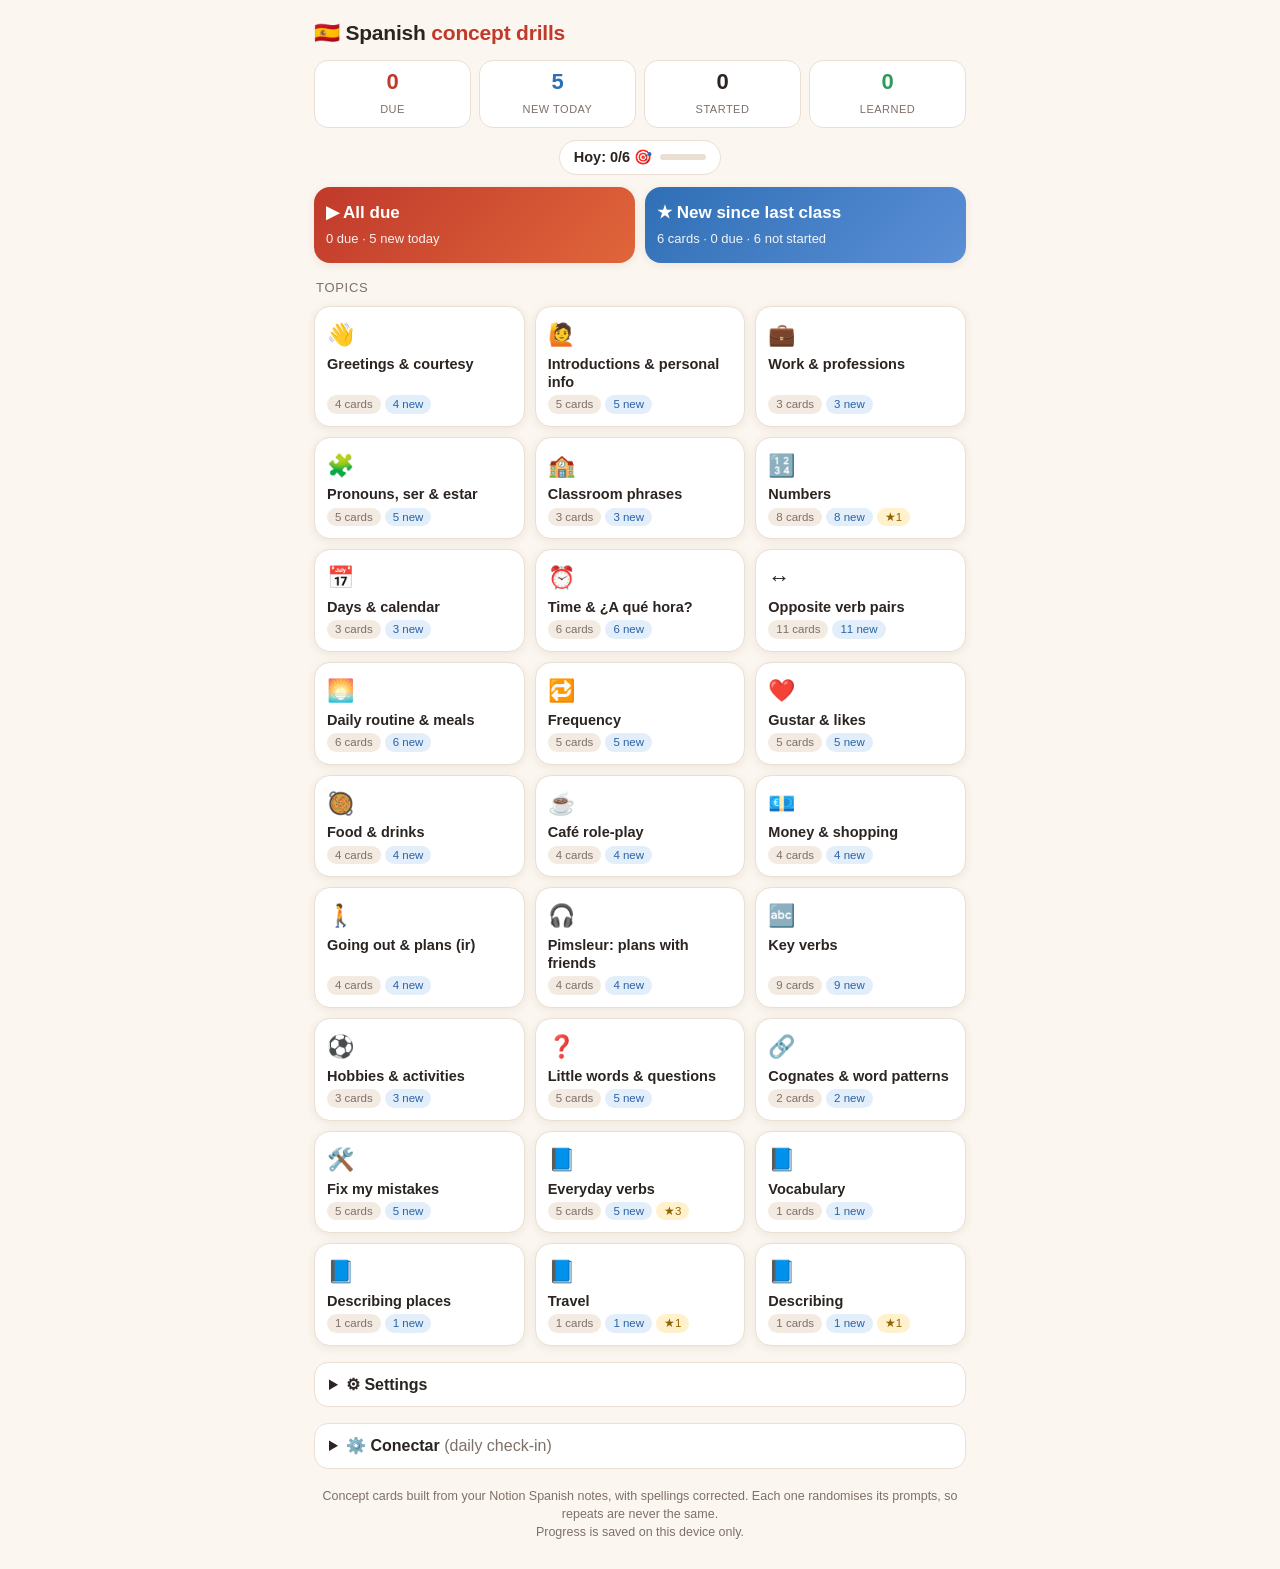
==== commit a2eacc1f: "Add 18 Nov cards" ====
--- a/index.html
+++ b/index.html
@@ -248,7 +248,7 @@
 
 <script>
 "use strict";
-const CONCEPTS = [{"id": "greet-hello", "topic": "Greetings & courtesy", "title": "Greetings for every situation", "instr": "Say it in Spanish.", "n": 6, "items": [{"p": "Hello!", "a": "¡Hola!"}, {"p": "Good morning", "a": "Buenos días"}, {"p": "Good afternoon (it's 3 pm)", "a": "Buenas tardes"}, {"p": "Good evening / good night (it's 9 pm)", "a": "Buenas noches"}, {"p": "How are you? (to a friend)", "a": "¿Cómo estás?", "alts": ["¿Qué tal?"], "tip": "tú form"}, {"p": "How are you? (to an older stranger, formal)", "a": "¿Cómo está usted?", "alts": ["¿Cómo está?"], "tip": "usted form: está, not estás"}, {"p": "How's it going?", "a": "¿Qué tal?"}, {"p": "I'm good", "a": "Estoy bien"}, {"p": "I'm not well", "a": "Estoy mal"}, {"p": "Nice to meet you", "a": "Mucho gusto", "alts": ["Encantado", "Encantada"], "tip": "Encantado if you're a man, encantada if you're a woman"}, {"p": "Welcome! (to a group)", "a": "¡Bienvenidos!"}, {"p": "What's up?", "a": "¿Qué pasa?"}], "title_es": "Saludos para cada situación", "instr_es": "Dilo en español."}, {"id": "greet-bye", "topic": "Greetings & courtesy", "title": "Saying goodbye", "instr": "Say it in Spanish.", "n": 5, "items": [{"p": "Goodbye", "a": "Adiós"}, {"p": "Bye", "a": "Chao", "tip": "Spelled chao in Spanish (not ciao)"}, {"p": "See you later", "a": "Hasta luego"}, {"p": "See you soon", "a": "Hasta pronto"}, {"p": "See you tomorrow", "a": "Hasta mañana"}, {"p": "See you at the hotel", "a": "Nos vemos en el hotel", "tip": "nos vemos = see you; nos vamos = we're leaving"}, {"p": "We're leaving", "a": "Nos vamos"}], "title_es": "Despedidas", "instr_es": "Dilo en español."}, {"id": "greet-polite", "topic": "Greetings & courtesy", "title": "Thanks, sorry & excuse me", "instr": "Say it in Spanish.", "n": 6, "items": [{"p": "Thank you very much", "a": "Muchas gracias"}, {"p": "You're welcome", "a": "De nada"}, {"p": "It's nothing", "a": "No es nada"}, {"p": "I'm very sorry", "a": "Lo siento mucho"}, {"p": "Excuse me (to get attention, formal)", "a": "Disculpe", "alts": ["Perdone"]}, {"p": "Excuse me (to get attention, informal)", "a": "Disculpa", "alts": ["Perdona"]}, {"p": "Excuse me (to get past someone)", "a": "Con permiso", "alts": ["Permiso"]}, {"p": "Sorry? / Pardon?", "a": "¿Perdón?", "alts": ["Perdón"]}, {"p": "Bless you! / Cheers!", "a": "¡Salud!"}, {"p": "Seriously?", "a": "¿En serio?"}, {"p": "It's fine / it's OK", "a": "Está bien", "alts": ["Vale"]}], "title_es": "Gracias, perdón y disculpe", "instr_es": "Dilo en español."}, {"id": "greet-dialogue", "topic": "Greetings & courtesy", "title": "Mini-dialogue: meeting people", "instr": "Translate the whole dialogue into Spanish.", "n": 6, "sets": [[{"p": "A: Hi! How's it going?", "a": "¡Hola! ¿Qué tal?"}, {"p": "B: Good, thanks. And you?", "a": "Bien, gracias. ¿Y tú?", "alts": ["Estoy bien, gracias. ¿Y tú?"]}, {"p": "A: I'm not well.", "a": "Estoy mal."}, {"p": "B: Seriously? I'm very sorry.", "a": "¿En serio? Lo siento mucho."}, {"p": "A: It's nothing. See you tomorrow!", "a": "No es nada. ¡Hasta mañana!"}], [{"p": "Good morning, how are you? (formal)", "a": "Buenos días, ¿cómo está usted?", "alts": ["Buenos días, ¿cómo está?"]}, {"p": "Very well, thank you. Nice to meet you.", "a": "Muy bien, gracias. Mucho gusto.", "alts": ["Muy bien, gracias. Encantado.", "Muy bien, gracias. Encantada."]}, {"p": "Excuse me (formal), where is the toilet?", "a": "Disculpe, ¿dónde está el baño?", "alts": ["Perdone, ¿dónde está el baño?"]}, {"p": "Over there.", "a": "Por allá."}, {"p": "Thank you very much!", "a": "¡Muchas gracias!"}, {"p": "You're welcome. See you later.", "a": "De nada. Hasta luego."}]], "title_es": "Minidiálogo: conocer gente", "instr_es": "Traduce todo el diálogo al español."}, {"id": "intro-self", "topic": "Introductions & personal info", "title": "Introduce yourself", "instr": "Answer each question about yourself in a full sentence. These are open answers, so check against the example yourself.", "n": 5, "items": [{"open": true, "pe": "What's your name?", "p": "¿Cómo te llamas?", "a": "Me llamo Joseph."}, {"open": true, "pe": "Where are you from?", "p": "¿De dónde eres?", "a": "Soy de Singapur. Soy singapurense.", "tip": "Nationalities are lowercase."}, {"open": true, "pe": "Where do you live?", "p": "¿Dónde vives?", "a": "Vivo en Singapur."}, {"open": true, "pe": "What do you do for work?", "p": "¿En qué trabajas?", "a": "Trabajo en finanzas."}, {"open": true, "pe": "What languages do you speak?", "p": "¿Qué lenguas hablas?", "a": "Hablo inglés, chino y un poco de español."}, {"open": true, "pe": "Why are you studying Spanish?", "p": "¿Por qué estudias español?", "a": "Estudio español porque quiero hablar con mis amigos."}, {"open": true, "pe": "What's your favourite food?", "p": "¿Cuál es tu comida favorita?", "a": "Mi comida favorita es la paella."}, {"open": true, "pe": "How old are you?", "p": "¿Cuántos años tienes?", "a": "Tengo ___ años.", "tip": "Age uses tener."}], "title_es": "Preséntate", "instr_es": "Responde a cada pregunta sobre ti con una frase completa. Son respuestas abiertas: compáralas tú mismo con el ejemplo."}, {"id": "intro-ask", "topic": "Introductions & personal info", "title": "Ask someone about themselves", "instr": "Ask the question in Spanish. Watch tú vs usted.", "n": 6, "items": [{"p": "What's your name? (tú)", "a": "¿Cómo te llamas?", "alts": ["¿Cuál es tu nombre?"]}, {"p": "Where are you from? (tú)", "a": "¿De dónde eres?"}, {"p": "Where are you from? (formal)", "a": "¿De dónde es usted?"}, {"p": "Are you from here? (formal)", "a": "¿Es usted de aquí?"}, {"p": "What's your surname?", "a": "¿Cuál es tu apellido?"}, {"p": "What's your nationality?", "a": "¿Cuál es tu nacionalidad?"}, {"p": "What languages do you speak?", "a": "¿Qué lenguas hablas?"}, {"p": "How old are you?", "a": "¿Cuántos años tienes?"}, {"p": "What's your favourite food?", "a": "¿Cuál es tu comida favorita?"}, {"p": "What are your names? (you all, Spain)", "a": "¿Cómo os llamáis?"}], "title_es": "Pregunta a alguien por su vida", "instr_es": "Haz la pregunta en español. Cuidado con tú y usted."}, {"id": "intro-others", "topic": "Introductions & personal info", "title": "Talk about other people", "instr": "Say it in Spanish.", "n": 6, "items": [{"p": "Her name is Ann", "a": "Ella se llama Ann"}, {"p": "What are their names?", "a": "¿Cómo se llaman ellos?", "alts": ["¿Cómo se llaman?"]}, {"p": "She lives in Tiong Bahru", "a": "Ella vive en Tiong Bahru"}, {"p": "She speaks English, Chinese and Malay", "a": "Ella habla inglés, chino y malayo", "tip": "hablo = I speak; habla = she speaks"}, {"p": "Are they from Argentina?", "a": "¿Ellos son de Argentina?", "alts": ["¿Son de Argentina?", "¿Son ellos de Argentina?"]}, {"p": "Where are they from?", "a": "¿De dónde son ellos?", "alts": ["¿De dónde son?"]}, {"p": "My dad is 47 years old", "a": "Mi papá tiene cuarenta y siete años", "alts": ["Mi papá tiene 47 años"], "tip": "papá (dad) ≠ papa (potato)"}, {"p": "We are Colombian", "a": "Somos colombianos"}, {"p": "We are Spanish", "a": "Somos españoles"}, {"p": "The children are good-looking", "a": "Los niños son guapos"}, {"p": "Our names are Jo and Juan", "a": "Nos llamamos Jo y Juan"}], "title_es": "Habla de otras personas", "instr_es": "Dilo en español."}, {"id": "intro-story", "topic": "Introductions & personal info", "title": "Your story in sentences", "instr": "Say it in Spanish.", "n": 5, "items": [{"p": "I'm learning Spanish because I want to visit Latin America", "a": "Estoy aprendiendo español porque quiero visitar Latinoamérica", "tip": "\"I am …-ing\" = estar + -ando/-iendo"}, {"p": "I study Spanish to talk with my friends", "a": "Estudio español para hablar con mis amigos", "tip": "para + infinitive = in order to"}, {"p": "I quit my job last year", "a": "Renuncié a mi trabajo el año pasado", "tip": "renunciar a"}, {"p": "I used to live in Singapore, but now I live in Spain", "a": "Solía vivir en Singapur, pero ahora vivo en España"}, {"p": "My Spanish isn't good", "a": "Mi español no es bueno"}, {"p": "I'm not from here", "a": "No soy de aquí"}, {"p": "I speak English, Chinese and a little Spanish", "a": "Hablo inglés, chino y un poco de español"}, {"p": "My favourite food is paella", "a": "Mi comida favorita es la paella"}], "title_es": "Tu historia en frases", "instr_es": "Dilo en español."}, {"id": "intro-contact", "topic": "Introductions & personal info", "title": "Personal details vocabulary", "instr": "Give the Spanish word, with its article.", "n": 5, "items": [{"p": "email", "a": "el correo electrónico", "alts": ["el correo"]}, {"p": "address", "a": "la dirección"}, {"p": "mobile number", "a": "el número de móvil", "alts": ["el móvil"]}, {"p": "city", "a": "la ciudad"}, {"p": "country", "a": "el país"}, {"p": "countries", "a": "los países"}, {"p": "surname", "a": "el apellido"}, {"p": "first name", "a": "el nombre"}, {"p": "age", "a": "la edad"}, {"p": "joseph@gmail.com (say it out loud)", "a": "joseph arroba gmail punto com", "tip": "@ = arroba, . = punto"}], "title_es": "Datos personales: vocabulario", "instr_es": "Escribe la palabra en español, con su artículo."}, {"id": "work-me", "topic": "Work & professions", "title": "Talk about your job", "instr": "Say it in Spanish.", "n": 5, "items": [{"p": "I work in finance", "a": "Trabajo en finanzas", "tip": "trabajo already means \"I work\", so no soy"}, {"p": "I work in an office", "a": "Trabajo en una oficina"}, {"p": "I work a lot", "a": "Trabajo mucho"}, {"p": "I work in investments", "a": "Trabajo en inversiones"}, {"p": "I work from 9 to 5", "a": "Trabajo de nueve a cinco"}, {"p": "I work Monday to Friday", "a": "Trabajo de lunes a viernes"}, {"p": "I'm not working at the moment", "a": "No estoy trabajando"}, {"p": "I'm a teacher (man)", "a": "Soy profesor", "tip": "No \"un\": Soy profesor"}], "title_es": "Habla de tu trabajo", "instr_es": "Dilo en español."}, {"id": "work-ask", "topic": "Work & professions", "title": "Ask about work", "instr": "Ask the question in Spanish (tú).", "n": 4, "items": [{"p": "What do you do for work?", "a": "¿En qué trabajas?", "alts": ["¿A qué te dedicas?"]}, {"p": "What's your profession?", "a": "¿Cuál es tu profesión?"}, {"p": "Where do you work?", "a": "¿Dónde trabajas?"}, {"p": "What do you do for a living?", "a": "¿A qué te dedicas?", "alts": ["¿En qué trabajas?"]}, {"p": "What time do you work?", "a": "¿A qué hora trabajas?"}, {"p": "What do you do?", "a": "¿Qué haces?"}], "title_es": "Pregunta por el trabajo", "instr_es": "Haz la pregunta en español (tú)."}, {"id": "work-others", "topic": "Work & professions", "title": "Other people's jobs", "instr": "Say it in Spanish.", "n": 5, "items": [{"p": "She's a social worker", "a": "Ella es trabajadora social", "alts": ["Es trabajadora social"]}, {"p": "She works for the government", "a": "Ella trabaja en el gobierno", "alts": ["Trabaja en el gobierno"]}, {"p": "He's a police officer", "a": "Él es policía", "alts": ["Es policía"]}, {"p": "She's an actress", "a": "Ella es actriz", "alts": ["Es actriz"]}, {"p": "He's a teacher", "a": "Él es profesor", "alts": ["Es profesor"]}, {"p": "She's a teacher", "a": "Ella es profesora", "alts": ["Es profesora"]}, {"p": "I'm a homemaker", "a": "Soy ama de casa"}, {"p": "I work in finance (I'm a financier)", "a": "Soy financiero"}], "tip": "With ser + profession, no article: Es profesor, not Es un profesor.", "title_es": "El trabajo de otras personas", "instr_es": "Dilo en español."}, {"id": "serestar-gap", "topic": "Pronouns, ser & estar", "title": "ser or estar? Fill the gap", "instr": "Type just the missing verb.", "n": 6, "items": [{"pe": "He's not here.", "p": "Él no ___ aquí.", "a": "está", "tip": "location → estar"}, {"pe": "You're from Mexico (formal).", "p": "Usted ___ de México.", "a": "es", "tip": "origin → ser"}, {"pe": "Where is the Fernández hotel?", "p": "¿Dónde ___ el hotel Fernández?", "a": "está", "tip": "location → estar"}, {"pe": "We are Spanish.", "p": "Nosotros ___ españoles.", "a": "somos", "tip": "nationality → ser"}, {"pe": "This coffee is cold (right now).", "p": "Este café ___ frío. (ahora)", "a": "está", "tip": "temporary state → estar"}, {"pe": "It's important.", "p": "___ importante.", "a": "Es"}, {"pe": "I'm eating my dinner.", "p": "___ comiendo mi cena.", "a": "Estoy", "tip": "-ando/-iendo → estar"}, {"pe": "My Spanish isn't good.", "p": "Mi español no ___ bueno.", "a": "es"}, {"pe": "I'm a teacher.", "p": "Yo ___ profesor.", "a": "soy", "tip": "profession → ser"}, {"pe": "It tastes very good! (the food, right now)", "p": "¡___ muy buena! (la comida, ahora)", "a": "Está", "tip": "how it is right now → estar"}, {"pe": "They're from Argentina.", "p": "Ellos ___ de Argentina.", "a": "son"}, {"pe": "My wife is here with us.", "p": "Mi esposa ___ aquí con nosotros.", "a": "está"}, {"pe": "It's three in the afternoon.", "p": "___ las tres de la tarde.", "a": "Son", "tip": "clock time → ser"}, {"pe": "How are you? (tú)", "p": "¿Cómo ___? (tú)", "a": "estás"}, {"pe": "You're incredible.", "p": "Tú ___ increíble.", "a": "eres"}], "title_es": "¿Ser o estar? Completa el hueco", "instr_es": "Escribe solo el verbo que falta."}, {"id": "pronouns", "topic": "Pronouns, ser & estar", "title": "Pronouns & possessives", "instr": "Say it in Spanish.", "n": 6, "items": [{"p": "I / you / he / she", "a": "yo / tú / él / ella"}, {"p": "we (mixed group) / we (all women)", "a": "nosotros / nosotras"}, {"p": "you all (Spain) / you all (Latin America)", "a": "vosotros / ustedes"}, {"p": "they (men or mixed) / they (all women)", "a": "ellos / ellas"}, {"p": "my house", "a": "mi casa", "tip": "mi = my; me = me"}, {"p": "your eyes (tú)", "a": "tus ojos"}, {"p": "his friend", "a": "su amigo"}, {"p": "I like your house (tú)", "a": "Me gusta tu casa", "tip": "tu (no accent) = your"}, {"p": "You are incredible (tú)", "a": "Tú eres increíble", "tip": "tú (accent) = you"}, {"p": "I love you (deep, romantic)", "a": "Te amo"}, {"p": "I love you (family, friends)", "a": "Te quiero"}], "title_es": "Pronombres y posesivos", "instr_es": "Dilo en español."}, {"id": "person-grid", "topic": "Pronouns, ser & estar", "title": "One person, four words: pronoun, ser, my/your, myself", "title_es": "Una persona, cuatro palabras: pronombre, ser, posesivo, reflexivo", "instr": "Say it in Spanish. Keep the person straight: pronoun, ser form, possessive and reflexive pronoun all have to match.", "instr_es": "Dilo en español. El pronombre, el verbo ser, el posesivo y el reflexivo tienen que coincidir.", "n": 6, "items": [{"p": "I: pronoun, ser, my, myself", "a": "yo, soy, mi, me"}, {"p": "you (tú): pronoun, ser, your, yourself", "a": "tú, eres, tu, te", "tip": "tú (accent) = you; tu (no accent) = your"}, {"p": "she: pronoun, ser, her, herself", "a": "ella, es, su, se"}, {"p": "we: pronoun, ser, our, ourselves", "a": "nosotros, somos, nuestro, nos"}, {"p": "you all (Spain): pronoun, ser, your, yourselves", "a": "vosotros, sois, vuestro, os"}, {"p": "they: pronoun, ser, their, themselves", "a": "ellos, son, su, se"}, {"p": "I'm Joseph and my house is big. I get up at seven.", "a": "Soy Joseph y mi casa es grande. Me levanto a las siete.", "tip": "mi = my; me = myself"}, {"p": "You (tú) are tall and your brother too. You shower every morning.", "a": "Eres alto y tu hermano también. Te duchas todas las mañanas."}, {"p": "We are friends; our class is on Tuesday. We get up early.", "a": "Somos amigos; nuestra clase es el martes. Nos levantamos temprano.", "tip": "nuestro → nuestra with clase"}, {"p": "You all (Spain) are students. What time do you get up every day?", "a": "Sois estudiantes. ¿A qué hora os levantáis todos los días?"}, {"p": "They are from Spain; their house is in Madrid. They shower in the morning.", "a": "Son de España; su casa está en Madrid. Se duchan por la mañana."}, {"p": "She is my teacher. She washes her hands.", "a": "Es mi profesora. Se lava las manos.", "tip": "with reflexives: las manos, not sus manos"}, {"p": "You all (Spain) shower in the morning", "a": "Vosotros os ducháis por la mañana", "alts": ["Os ducháis por la mañana"]}]}, {"id": "articles", "topic": "Pronouns, ser & estar", "title": "el, la, los, las", "instr": "Type the article and the noun.", "n": 7, "items": [{"pe": "the meeting", "p": "___ reunión", "a": "la reunión", "tip": "-ión words are feminine"}, {"pe": "the day", "p": "___ día", "a": "el día", "tip": "masculine even though it ends in -a"}, {"pe": "the bar", "p": "___ bar", "a": "el bar"}, {"pe": "the things", "p": "___ cosas", "a": "las cosas"}, {"pe": "the water", "p": "___ agua", "a": "el agua", "tip": "feminine, but el because of the stressed a-"}, {"pe": "the city", "p": "___ ciudad", "a": "la ciudad", "tip": "-dad words are feminine"}, {"pe": "the dogs", "p": "___ perros", "a": "los perros"}, {"pe": "the glasses", "p": "___ gafas", "a": "las gafas"}, {"pe": "the coffee", "p": "___ café", "a": "el café"}, {"pe": "the beer", "p": "___ cerveza", "a": "la cerveza"}, {"pe": "the countries", "p": "___ países", "a": "los países"}, {"pe": "the address", "p": "___ dirección", "a": "la dirección"}, {"pe": "the hotel", "p": "___ hotel", "a": "el hotel"}, {"pe": "the week", "p": "___ semana", "a": "la semana"}], "title_es": "el, la, los, las", "instr_es": "Escribe el artículo y el sustantivo."}, {"id": "hay-esta", "topic": "Pronouns, ser & estar", "title": "hay vs está; this & these", "instr": "Say it in Spanish.", "n": 5, "items": [{"p": "Is there a hotel here?", "a": "¿Hay un hotel aquí?", "tip": "Is there…? = ¿Hay…?"}, {"p": "Where is the hotel?", "a": "¿Dónde está el hotel?"}, {"p": "There are ten here", "a": "Hay diez aquí"}, {"p": "It's here", "a": "Está aquí"}, {"p": "There's time today", "a": "Hay tiempo hoy"}, {"p": "What is this?", "a": "¿Qué es esto?"}, {"p": "I want this guitar", "a": "Quiero esta guitarra", "tip": "esta (no accent) = this (fem.)"}, {"p": "Is there time?", "a": "¿Hay tiempo?", "tip": "hay sounds like \"ai\""}, {"p": "There's very good food there", "a": "Hay muy buena comida allí"}], "title_es": "Hay o está; esto y esta", "instr_es": "Dilo en español."}, {"id": "class-survival", "topic": "Classroom phrases", "title": "Survival phrases in class", "instr": "Say it in Spanish.", "n": 6, "items": [{"p": "How do you say \"window\" in Spanish?", "a": "¿Cómo se dice \"window\" en español?", "tip": "se dice, not se dices"}, {"p": "How do you spell it?", "a": "¿Cómo se escribe?"}, {"p": "Sorry, can you repeat?", "a": "Perdón, ¿puedes repetir?"}, {"p": "What does \"vuelo\" mean?", "a": "¿Qué significa \"vuelo\"?"}, {"p": "I don't understand", "a": "No entiendo", "alts": ["No comprendo"]}, {"p": "I have a question", "a": "Tengo una pregunta"}, {"p": "You speak very fast", "a": "Hablas muy rápido"}, {"p": "Can you speak more slowly?", "a": "¿Puedes hablar más despacio?", "tip": "after puedes, use the infinitive"}, {"p": "Do you understand?", "a": "¿Entiendes?"}, {"p": "I don't know", "a": "No sé"}], "title_es": "Frases para sobrevivir en clase", "instr_es": "Dilo en español."}, {"id": "class-instructions", "topic": "Classroom phrases", "title": "Workbook instructions", "instr": "Give the infinitive (or noun).", "n": 6, "items": [{"p": "to read", "a": "leer"}, {"p": "to write", "a": "escribir"}, {"p": "to listen", "a": "escuchar"}, {"p": "to repeat", "a": "repetir"}, {"p": "to complete", "a": "completar"}, {"p": "to answer", "a": "contestar"}, {"p": "to underline", "a": "subrayar"}, {"p": "to match", "a": "relacionar"}, {"p": "to mark / tick", "a": "marcar"}, {"p": "page", "a": "la página"}, {"p": "the alphabet", "a": "el abecedario"}], "title_es": "Instrucciones del libro de ejercicios", "instr_es": "Escribe el infinitivo (o el sustantivo)."}, {"id": "class-teacher", "topic": "Classroom phrases", "title": "Talking to your teacher", "instr": "Say it in Spanish.", "n": 5, "items": [{"p": "My Spanish isn't good", "a": "Mi español no es bueno"}, {"p": "I'm learning Spanish", "a": "Estoy aprendiendo español"}, {"p": "I want to try", "a": "Quiero intentar"}, {"p": "I try", "a": "Intento"}, {"p": "Not me", "a": "Yo no"}, {"p": "Of course", "a": "Claro"}, {"p": "I'm going to try", "a": "Voy a intentar"}, {"p": "Why not?", "a": "¿Por qué no?"}], "title_es": "Hablar con tu profesor", "instr_es": "Dilo en español."}, {"id": "num-1-20", "topic": "Numbers", "title": "Numbers 1–20", "instr": "Write each number in Spanish words. You get a new set every time.", "n": 8, "gen": "num", "args": {"mode": "1-20"}, "tip": "16–19 are one word: dieciséis, diecisiete, dieciocho, diecinueve.", "title_es": "Los números del 1 al 20", "instr_es": "Escribe cada número en letras. Cada vez te sale una serie nueva."}, {"id": "num-tens", "topic": "Numbers", "title": "Tens up to 100", "instr": "Write each number in words.", "n": 6, "gen": "num", "args": {"mode": "tens"}, "tip": "70 setenta and 60 sesenta are easy to mix up. 100 = cien.", "title_es": "Las decenas hasta el 100", "instr_es": "Escribe cada número en letras."}, {"id": "num-21-99", "topic": "Numbers", "title": "Compound numbers 21–99", "instr": "Write each number in words.", "n": 6, "gen": "num", "args": {"mode": "21-99"}, "tip": "21–29 are one word (veintiuno, veintidós, veintitrés…). From 31 on, use y with no hyphens: treinta y uno.", "title_es": "Números compuestos del 21 al 99", "instr_es": "Escribe cada número en letras."}, {"id": "num-1-100", "topic": "Numbers", "title": "Spell out numbers 1–100", "instr": "Mixed challenge with plenty of tricky ones. A fresh set every time.", "n": 8, "gen": "num", "args": {"mode": "mix"}, "tip": "Accents: dieciséis, veintidós, veintitrés, veintiséis.", "title_es": "Escribe los números del 1 al 100", "instr_es": "Reto mixto con muchos números difíciles. Una serie nueva cada vez."}, {"id": "num-hundreds", "topic": "Numbers", "title": "Big numbers 100–999", "instr": "Write each number in words.", "n": 5, "gen": "num", "args": {"mode": "hundreds"}, "tip": "100 = cien, but 101–199 = ciento…. Irregulars: quinientos (500), setecientos (700), novecientos (900).", "title_es": "Números grandes del 100 al 999", "instr_es": "Escribe cada número en letras."}, {"id": "num-nouns", "topic": "Numbers", "title": "Numbers with nouns: minutes, ages, things", "instr": "Say it in Spanish.", "n": 6, "gen": "numnoun", "args": {}, "tip": "If it ends in 1: un before a masculine noun (veintiún minutos), una before a feminine one (veintiuna cervezas).", "title_es": "Números con sustantivos: minutos, edades, cosas", "instr_es": "Dilo en español."}, {"id": "num-prices", "topic": "Numbers", "title": "Prices", "instr": "Say it in Spanish.", "n": 5, "gen": "prices", "args": {"mode": "cuesta"}, "tip": "It costs = cuesta; they cost = cuestan.", "title_es": "Precios", "instr_es": "Dilo en español."}, {"id": "days-week", "topic": "Days & calendar", "title": "Days of the week", "instr": "Say it in Spanish. Days are lowercase.", "n": 7, "items": [{"p": "Monday", "a": "lunes"}, {"p": "Tuesday", "a": "martes"}, {"p": "Wednesday", "a": "miércoles"}, {"p": "Thursday", "a": "jueves"}, {"p": "Friday", "a": "viernes"}, {"p": "Saturday", "a": "sábado"}, {"p": "Sunday", "a": "domingo"}, {"p": "The day after Monday", "a": "martes"}, {"p": "The day after Tuesday", "a": "miércoles"}, {"p": "The day after Wednesday", "a": "jueves"}, {"p": "The day after Thursday", "a": "viernes"}, {"p": "The day before Sunday", "a": "sábado"}, {"p": "The day before Monday", "a": "domingo"}, {"p": "The day before Friday", "a": "jueves"}], "title_es": "Los días de la semana", "instr_es": "Dilo en español. Los días se escriben en minúscula."}, {"id": "days-phrases", "topic": "Days & calendar", "title": "Calendar phrases", "instr": "Say it in Spanish.", "n": 6, "items": [{"p": "on Mondays", "a": "los lunes"}, {"p": "Monday to Friday", "a": "de lunes a viernes"}, {"p": "the weekend", "a": "el fin de semana"}, {"p": "on weekdays", "a": "entre semana"}, {"p": "Today is Tuesday", "a": "Hoy es martes"}, {"p": "tomorrow", "a": "mañana"}, {"p": "every day", "a": "todos los días", "tip": "el día is masculine"}, {"p": "the week / the month / the year", "a": "la semana / el mes / el año"}, {"p": "the months", "a": "los meses"}, {"p": "See you tomorrow", "a": "Hasta mañana"}], "title_es": "Expresiones del calendario", "instr_es": "Dilo en español."}, {"id": "days-myweek", "topic": "Days & calendar", "title": "Your week", "instr": "Say it in Spanish.", "n": 5, "items": [{"p": "I have Spanish class on Tuesdays and Thursdays", "a": "Tengo clase de español los martes y los jueves", "alts": ["Tengo clase de español los martes y jueves"]}, {"p": "The class is from 7 to 10 pm", "a": "La clase es de siete a diez de la noche"}, {"p": "I work Monday to Friday", "a": "Trabajo de lunes a viernes"}, {"p": "On the weekend I play sports", "a": "El fin de semana practico deportes"}, {"p": "Today is Sunday and tomorrow is Monday", "a": "Hoy es domingo y mañana es lunes"}, {"p": "On Saturdays I go to the bakery", "a": "Los sábados voy a la panadería"}, {"p": "On weekdays I work a lot", "a": "Entre semana trabajo mucho"}], "title_es": "Tu semana", "instr_es": "Dilo en español."}, {"id": "time-clock", "topic": "Time & ¿A qué hora?", "title": "What time is it?", "instr": "Say each time as a full sentence (Es la… / Son las…). A fresh set every time.", "n": 6, "gen": "clock", "args": {"mode": "es"}, "tip": "Up to :30 use y (y cuarto, y media). After :30 use menos with the next hour (las siete menos veinte = 6:40). Es la una; son las dos, tres…", "title_es": "¿Qué hora es?", "instr_es": "Di cada hora con una frase completa (Es la… / Son las…). Una serie nueva cada vez."}, {"id": "time-at", "topic": "Time & ¿A qué hora?", "title": "At what time? (a las…)", "instr": "Say “at …” in Spanish.", "n": 6, "gen": "clock", "args": {"mode": "a"}, "tip": "a la una, but a las dos / a las tres…. Use de la mañana / de la tarde / de la noche.", "title_es": "¿A qué hora? (a las…)", "instr_es": "Di «a las…» en español."}, {"id": "time-questions", "topic": "Time & ¿A qué hora?", "title": "¿A qué hora…? questions", "instr": "Ask the question in Spanish.", "n": 6, "items": [{"p": "What time does the supermarket open?", "a": "¿A qué hora abre el supermercado?"}, {"p": "What time does the supermarket close?", "a": "¿A qué hora cierra el supermercado?"}, {"p": "What time does the work meeting start?", "a": "¿A qué hora empieza la reunión de trabajo?", "tip": "la reunión (feminine)"}, {"p": "What time does the meeting end?", "a": "¿A qué hora termina la reunión?"}, {"p": "What time does the bus leave?", "a": "¿A qué hora sale el bus?"}, {"p": "What time does the flight arrive?", "a": "¿A qué hora llega el vuelo?", "tip": "vuelo = flight; plane = avión"}, {"p": "What time do you work?", "a": "¿A qué hora trabajas?"}, {"p": "What time do you get up?", "a": "¿A qué hora te levantas?"}, {"p": "What time do you eat lunch?", "a": "¿A qué hora comes?"}, {"p": "What time does the high-speed train leave?", "a": "¿A qué hora sale el tren AVE?", "alts": ["¿A qué hora sale el AVE?"]}], "title_es": "Preguntas con ¿A qué hora…?", "instr_es": "Haz la pregunta en español."}, {"id": "time-answers", "topic": "Time & ¿A qué hora?", "title": "Opening, closing & departure times", "instr": "Say it in Spanish.", "n": 5, "items": [{"p": "The supermarket opens at 8 am", "a": "El supermercado abre a las ocho de la mañana"}, {"p": "The supermarket closes at 10 pm", "a": "El supermercado cierra a las diez de la noche"}, {"p": "The meeting starts at 9:15", "a": "La reunión empieza a las nueve y cuarto", "alts": ["La reunión empieza a las nueve y quince"]}, {"p": "The meeting ends at 11:30", "a": "La reunión termina a las once y media", "alts": ["La reunión termina a las once y treinta"]}, {"p": "The bus leaves at 6:40", "a": "El bus sale a las siete menos veinte", "alts": ["El bus sale a las seis y cuarenta"]}, {"p": "The flight arrives at 1 pm", "a": "El vuelo llega a la una de la tarde"}, {"p": "I get up at 8", "a": "Me levanto a las ocho"}, {"p": "I eat lunch at 1 pm", "a": "Como a la una de la tarde"}], "title_es": "Horarios: abrir, cerrar, salir y llegar", "instr_es": "Dilo en español."}, {"id": "time-early-late", "topic": "Time & ¿A qué hora?", "title": "Early, late & how long", "instr": "Say it in Spanish.", "n": 6, "items": [{"p": "It's early", "a": "Es temprano"}, {"p": "It's very early", "a": "Es muy temprano"}, {"p": "It's late and I'm sleepy", "a": "Es tarde y tengo sueño"}, {"p": "It's not late", "a": "No es tarde"}, {"p": "Not now, later", "a": "Ahora no, más tarde"}, {"p": "I want to talk later", "a": "Quiero hablar más tarde"}, {"p": "How much time do you (all) have?", "a": "¿Cuánto tiempo tenéis?", "tip": "cuánto = how much; cuándo = when"}, {"p": "We have an hour", "a": "Tenemos una hora"}, {"p": "Do we have time?", "a": "¿Tenemos tiempo?"}, {"p": "an hour and a half", "a": "una hora y media"}, {"p": "It's too long (too much time)", "a": "Es demasiado tiempo"}, {"p": "in twenty-one minutes", "a": "en veintiún minutos"}, {"p": "Only fifteen minutes", "a": "Solo quince minutos"}, {"p": "If there's no time", "a": "Si no hay tiempo"}], "title_es": "Temprano, tarde y cuánto tiempo", "instr_es": "Dilo en español."}, {"id": "time-day-parts", "topic": "Time & ¿A qué hora?", "title": "Parts of the day", "instr": "Say it in Spanish.", "n": 5, "items": [{"p": "in the morning", "a": "por la mañana"}, {"p": "in the afternoon", "a": "por la tarde"}, {"p": "at night", "a": "por la noche"}, {"p": "noon", "a": "el mediodía"}, {"p": "midnight", "a": "la medianoche"}, {"p": "now", "a": "ahora"}, {"p": "It's 3 pm", "a": "Son las tres de la tarde"}, {"p": "It's one o'clock", "a": "Es la una"}, {"p": "It's 6 pm", "a": "Son las seis de la tarde"}], "title_es": "Las partes del día", "instr_es": "Dilo en español."}, {"id": "opp-open-close", "topic": "Opposite verb pairs", "title": "Opening hours: abrir / cerrar", "instr": "Say when each place opens and closes (or doesn't).", "n": 5, "tip": "abrir is regular (abre); cerrar changes e → ie (cierra, cierran). a la una, but a las dos…", "items": [{"pe": "The bank opens at 9 and closes at 5", "p": "el banco · 9:00 → 17:00", "a": "El banco abre a las nueve y cierra a las cinco", "alts": ["El banco abre a las nueve y cierra a las cinco de la tarde"]}, {"pe": "The supermarket opens at 7 and closes at 11", "p": "el supermercado · 7:00 → 23:00", "a": "El supermercado abre a las siete y cierra a las once", "alts": ["El supermercado abre a las siete y cierra a las once de la noche"]}, {"pe": "The museum opens at 10 and closes at 6", "p": "el museo · 10:00 → 18:00", "a": "El museo abre a las diez y cierra a las seis", "alts": ["El museo abre a las diez y cierra a las seis de la tarde"]}, {"pe": "The pharmacy opens at 9:30 and closes at 9", "p": "la farmacia · 9:30 → 21:00", "a": "La farmacia abre a las nueve y media y cierra a las nueve", "alts": ["La farmacia abre a las nueve y media y cierra a las nueve de la noche"]}, {"pe": "The restaurant opens at 1 and closes at 4", "p": "el restaurante · 13:00 → 16:00", "a": "El restaurante abre a la una y cierra a las cuatro", "alts": ["El restaurante abre a la una y cierra a las cuatro de la tarde"], "tip": "a la una (singular)"}, {"pe": "Banks close on Sundays", "p": "los bancos · los domingos (cerrar)", "a": "Los bancos cierran los domingos", "tip": "cierran: plural, still e → ie"}, {"pe": "The library doesn't open on Mondays", "p": "la biblioteca · los lunes (no abrir)", "a": "La biblioteca no abre los lunes"}, {"pe": "The shops open at 10 and close at 10 pm", "p": "las tiendas · 10:00 → 22:00", "a": "Las tiendas abren a las diez y cierran a las diez de la noche", "alts": ["Las tiendas abren a las diez y cierran a las diez"]}], "title_es": "Horarios: abrir y cerrar", "instr_es": "Di a qué hora abre y cierra cada sitio."}, {"id": "opp-leave-arrive", "topic": "Opposite verb pairs", "title": "Who leaves, who arrives: salir / llegar", "instr": "Make a sentence for each person.", "n": 6, "tip": "salir: salgo (yo) is irregular, the rest are regular (sales, sale, salimos…). salir de = leave a place; llegar a = arrive at.", "items": [{"pe": "I leave at 8", "p": "(yo) salir · 8:00", "a": "Salgo a las ocho", "alts": ["Yo salgo a las ocho"], "tip": "salgo, not salo"}, {"pe": "My sister leaves at 7", "p": "mi hermana · salir · 7:00", "a": "Mi hermana sale a las siete"}, {"pe": "We arrive late", "p": "nosotros · llegar · tarde", "a": "Llegamos tarde", "alts": ["Nosotros llegamos tarde"]}, {"pe": "What time do you arrive?", "p": "(tú) llegar · ¿a qué hora?", "a": "¿A qué hora llegas?"}, {"pe": "They leave home at 9", "p": "ellos · salir de casa · 9:00", "a": "Salen de casa a las nueve", "alts": ["Ellos salen de casa a las nueve"]}, {"pe": "I arrive at the office at 9:30", "p": "(yo) llegar a la oficina · 9:30", "a": "Llego a la oficina a las nueve y media", "alts": ["Llego a la oficina a las nueve y treinta"]}, {"pe": "Are you (all) going out tonight?", "p": "vosotros · salir · esta noche", "a": "¿Salís esta noche?", "alts": ["¿Vosotros salís esta noche?"], "tip": "Spain: vosotros salís. Latin America: ¿Ustedes salen esta noche?"}, {"pe": "The train arrives at 2:15", "p": "el tren · llegar · 14:15", "a": "El tren llega a las dos y cuarto", "alts": ["El tren llega a las dos y quince", "El tren llega a las dos y cuarto de la tarde"]}, {"pe": "I leave work at 6", "p": "(yo) salir del trabajo · 18:00", "a": "Salgo del trabajo a las seis", "alts": ["Salgo del trabajo a las seis de la tarde"], "tip": "de + el = del"}], "title_es": "¿Quién sale y quién llega? salir y llegar", "instr_es": "Haz una frase para cada persona."}, {"id": "opp-transport", "topic": "Opposite verb pairs", "title": "Timetables: what time does it leave / arrive?", "instr": "Ask or answer about each timetable.", "n": 6, "tip": "Use el bus as the default. Regional: Spain el autobús, Mexico el camión, Argentina el colectivo. Questions take an accent: ¿A qué hora…? (qué).", "items": [{"pe": "What time does the bus leave?", "p": "¿el bus? · salir", "a": "¿A qué hora sale el bus?", "alts": ["¿A qué hora sale el autobús?"], "tip": "qué takes an accent in questions"}, {"pe": "What time does the train arrive?", "p": "¿el tren? · llegar", "a": "¿A qué hora llega el tren?"}, {"pe": "What time does the flight to Madrid leave?", "p": "¿el vuelo a Madrid? · salir", "a": "¿A qué hora sale el vuelo a Madrid?"}, {"pe": "What time does the bus arrive? (Spain)", "p": "¿el autobús? · llegar", "a": "¿A qué hora llega el autobús?", "alts": ["¿A qué hora llega el bus?"], "tip": "el autobús: the usual word in Spain"}, {"pe": "The bus leaves at 7:15 and arrives at 7:50", "p": "el bus · 7:15 → 7:50", "a": "El bus sale a las siete y cuarto y llega a las ocho menos diez", "alts": ["El bus sale a las siete y quince y llega a las siete y cincuenta"]}, {"pe": "The train leaves at 10:30 and arrives at 12:45", "p": "el tren · 10:30 → 12:45", "a": "El tren sale a las diez y media y llega a la una menos cuarto", "alts": ["El tren sale a las diez y treinta y llega a las doce y cuarenta y cinco", "El tren sale a las diez y media y llega a las doce y cuarenta y cinco"]}, {"pe": "The flight leaves at 1:05 and arrives at 3:20", "p": "el vuelo · 13:05 → 15:20", "a": "El vuelo sale a la una y cinco y llega a las tres y veinte", "alts": ["El vuelo sale a la una y cinco de la tarde y llega a las tres y veinte de la tarde"], "tip": "a la una (singular), a las tres"}, {"pe": "The bus leaves at 9:40 pm and arrives at 10:10", "p": "el bus · 21:40 → 22:10", "a": "El bus sale a las diez menos veinte y llega a las diez y diez", "alts": ["El bus sale a las nueve y cuarenta y llega a las diez y diez", "El bus sale a las diez menos veinte de la noche y llega a las diez y diez de la noche"]}, {"pe": "The last train leaves at 11:55 pm", "p": "el último tren · salir · 23:55", "a": "El último tren sale a las doce menos cinco", "alts": ["El último tren sale a las once y cincuenta y cinco", "El último tren sale a las doce menos cinco de la noche"]}, {"pe": "The bus is arriving 10 minutes late", "p": "el bus · llegar tarde · 10 minutos", "a": "El bus llega diez minutos tarde", "alts": ["El bus llega con diez minutos de retraso"], "tip": "con retraso = delayed (Spain)"}, {"pe": "Which bus do you take?", "p": "¿(tú) qué bus tomar?", "a": "¿Qué bus tomas?", "alts": ["¿Qué bus coges?"], "tip": "Spain often says coger el bus; in Latin America use tomar (coger is vulgar there)"}], "title_es": "Horarios de transporte: ¿a qué hora sale / llega?", "instr_es": "Pregunta o responde sobre cada horario."}, {"id": "opp-start-end", "topic": "Opposite verb pairs", "title": "Start & finish: empezar / terminar", "instr": "Ask or say it in Spanish.", "n": 6, "tip": "empezar changes e → ie (empieza, empiezo) except nosotros/vosotros (empezamos). The infinitive is terminar (not terminas).", "items": [{"pe": "What time does the class start?", "p": "¿la clase? · empezar", "a": "¿A qué hora empieza la clase?"}, {"pe": "What time does the film end?", "p": "¿la película? · terminar", "a": "¿A qué hora termina la película?"}, {"pe": "The class starts at 7 and ends at 10", "p": "la clase · 19:00 → 22:00", "a": "La clase empieza a las siete y termina a las diez", "alts": ["La clase empieza a las siete de la tarde y termina a las diez de la noche"]}, {"pe": "I start work at 9", "p": "(yo) empezar a trabajar · 9:00", "a": "Empiezo a trabajar a las nueve", "alts": ["Empiezo a trabajar a las nueve de la mañana"], "tip": "empezar a + infinitive"}, {"pe": "We start tomorrow", "p": "nosotros · empezar · mañana", "a": "Empezamos mañana", "tip": "No stem change for nosotros: empezamos, not empiezamos"}, {"pe": "What time do you finish work?", "p": "(tú) terminar de trabajar · ¿a qué hora?", "a": "¿A qué hora terminas de trabajar?", "alts": ["¿A qué hora terminas el trabajo?"], "tip": "terminar de + infinitive = finish doing"}, {"pe": "The concert starts at 9 pm", "p": "el concierto · 21:00 · empezar", "a": "El concierto empieza a las nueve de la noche", "alts": ["El concierto empieza a las nueve"]}, {"pe": "The holidays end on Monday", "p": "las vacaciones · terminar · el lunes", "a": "Las vacaciones terminan el lunes"}], "title_es": "Empezar y terminar", "instr_es": "Pregunta o dilo en español."}, {"id": "opp-go-return", "topic": "Opposite verb pairs", "title": "Coming & going: entrar / salir, ir / volver", "instr": "Make a sentence for each prompt.", "n": 6, "tip": "volver changes o → ue (vuelvo, vuelve) except nosotros/vosotros (volvemos). ir is irregular: voy, vas, va…", "items": [{"pe": "I go into the shop", "p": "(yo) entrar · la tienda", "a": "Entro en la tienda", "alts": ["Entro a la tienda"], "tip": "Spain usually says entrar en; Latin America entrar a. Both are correct (RAE)"}, {"pe": "I come out of the metro", "p": "(yo) salir · el metro", "a": "Salgo del metro", "tip": "de + el = del"}, {"pe": "I go back home at 11", "p": "(yo) volver a casa · 23:00", "a": "Vuelvo a casa a las once", "alts": ["Vuelvo a casa a las once de la noche"], "tip": "vuelvo: o → ue"}, {"pe": "We come back on Sunday", "p": "nosotros · volver · el domingo", "a": "Volvemos el domingo", "tip": "nosotros keeps the o: volvemos, not vuelvemos"}, {"pe": "My friend goes to Madrid and comes back on Friday", "p": "mi amigo · ir a Madrid · volver el viernes", "a": "Mi amigo va a Madrid y vuelve el viernes"}, {"pe": "Are you coming back late?", "p": "(tú) volver · tarde", "a": "¿Vuelves tarde?"}, {"pe": "They come in through the door", "p": "ellos · entrar · por la puerta", "a": "Entran por la puerta"}, {"pe": "I go to work by metro", "p": "(yo) ir al trabajo · en metro", "a": "Voy al trabajo en metro"}, {"pe": "When are you (all) coming back?", "p": "¿(vosotros) volver · cuándo?", "a": "¿Cuándo volvéis?", "alts": ["¿Cuándo vuelven?"], "tip": "Spain: volvéis; Latin America: ustedes vuelven"}], "title_es": "Entrar y salir, ir y volver", "instr_es": "Haz una frase para cada pista."}, {"id": "opp-flip", "topic": "Opposite verb pairs", "title": "Say the opposite", "instr": "Flip the verb to its opposite. Keep the same person.", "n": 6, "items": [{"pe": "I open the door → I close the door", "p": "Abro la puerta.", "a": "Cierro la puerta"}, {"pe": "The shop closes at 8 → opens at 8", "p": "La tienda cierra a las ocho.", "a": "La tienda abre a las ocho"}, {"pe": "The film starts late → ends late", "p": "La película empieza tarde.", "a": "La película termina tarde"}, {"pe": "We arrive at 6 → we leave at 6", "p": "Llegamos a las seis.", "a": "Salimos a las seis"}, {"pe": "They go into the museum → come out of the museum", "p": "Entran en el museo.", "a": "Salen del museo", "tip": "salir de + el = del"}, {"pe": "I go to the beach → I come back from the beach", "p": "Voy a la playa.", "a": "Vuelvo de la playa", "tip": "ir a ↔ volver de"}, {"pe": "We end the meeting → we start the meeting", "p": "Terminamos la reunión.", "a": "Empezamos la reunión"}, {"pe": "You close the window → you open the window", "p": "Cierras la ventana.", "a": "Abres la ventana"}, {"pe": "My boss leaves the office → arrives at the office", "p": "Mi jefe sale de la oficina.", "a": "Mi jefe llega a la oficina"}], "title_es": "Di lo contrario", "instr_es": "Cambia el verbo por su contrario. Misma persona."}, {"id": "opp-mix-1", "topic": "Opposite verb pairs", "title": "Mix & match: open, close, start, end, leave, arrive", "instr": "Say it in Spanish. Choose the right verb each time.", "n": 8, "tip": "Pick the verb from the English: abrir/cerrar (cierra), empezar (empieza)/terminar, salir (salgo)/llegar. Stem changes skip nosotros: cerramos, empezamos.", "items": [{"p": "The bank opens at 9", "a": "El banco abre a las nueve", "alts": ["El banco abre a las nueve de la mañana"]}, {"p": "The film ends at 10", "a": "La película termina a las diez", "alts": ["La película termina a las diez de la noche"]}, {"p": "The bus leaves at 7:15", "a": "El bus sale a las siete y cuarto", "alts": ["El bus sale a las siete y quince", "El autobús sale a las siete y cuarto"]}, {"p": "I arrive home at 8", "a": "Llego a casa a las ocho", "alts": ["Yo llego a casa a las ocho"]}, {"p": "Class starts at 7", "a": "La clase empieza a las siete", "alts": ["La clase empieza a las siete de la tarde", "La clase comienza a las siete"]}, {"p": "The shop closes at 10", "a": "La tienda cierra a las diez", "alts": ["La tienda cierra a las diez de la noche"]}, {"p": "We leave work at 6", "a": "Salimos del trabajo a las seis", "alts": ["Salimos del trabajo a las seis de la tarde"], "tip": "de + el = del"}, {"p": "The concert starts at 9:30", "a": "El concierto empieza a las nueve y media", "alts": ["El concierto empieza a las nueve y treinta"]}, {"p": "The museum closes at 5", "a": "El museo cierra a las cinco", "alts": ["El museo cierra a las cinco de la tarde"]}, {"p": "The train arrives at 11:20", "a": "El tren llega a las once y veinte"}, {"p": "I leave home at 7:45", "a": "Salgo de casa a las ocho menos cuarto", "alts": ["Salgo de casa a las siete y cuarenta y cinco"], "tip": "salgo: irregular yo form"}, {"p": "The meeting ends at 4:30", "a": "La reunión termina a las cuatro y media", "alts": ["La reunión termina a las cuatro y treinta", "La reunión termina a las cuatro y media de la tarde"]}, {"p": "The pharmacy opens at 8:30", "a": "La farmacia abre a las ocho y media", "alts": ["La farmacia abre a las ocho y treinta"]}, {"p": "My sister arrives at 1", "a": "Mi hermana llega a la una", "alts": ["Mi hermana llega a la una de la tarde"], "tip": "a la una (singular)"}, {"p": "The shops close on Sundays", "a": "Las tiendas cierran los domingos"}, {"p": "We start at 10", "a": "Empezamos a las diez", "tip": "empezamos: no stem change for nosotros"}], "title_es": "Mezcla: abrir, cerrar, empezar, terminar, salir, llegar", "instr_es": "Dilo en español. Elige el verbo correcto cada vez."}, {"id": "opp-mix-2", "topic": "Opposite verb pairs", "title": "Mix & match: questions & people", "instr": "Say it in Spanish. Choose the right verb and form.", "n": 8, "tip": "Pick the verb from the English: abrir/cerrar (cierra), empezar (empieza)/terminar, salir (salgo)/llegar. Stem changes skip nosotros: cerramos, empezamos. Questions: ¿A qué hora…? (accent on qué).", "items": [{"p": "What time does the supermarket open?", "a": "¿A qué hora abre el supermercado?"}, {"p": "What time does the film start?", "a": "¿A qué hora empieza la película?"}, {"p": "What time does the flight arrive?", "a": "¿A qué hora llega el vuelo?"}, {"p": "What time do you (tú) leave work?", "a": "¿A qué hora sales del trabajo?", "alts": ["¿A qué hora sales de trabajar?"]}, {"p": "What time does the bar close?", "a": "¿A qué hora cierra el bar?"}, {"p": "What time do you (tú) finish class?", "a": "¿A qué hora terminas la clase?", "alts": ["¿A qué hora termina tu clase?"]}, {"p": "I close the door", "a": "Cierro la puerta", "tip": "cierro: e → ie"}, {"p": "I start work at 9", "a": "Empiezo a trabajar a las nueve", "alts": ["Empiezo el trabajo a las nueve"], "tip": "empiezo: e → ie"}, {"p": "We close at 8", "a": "Cerramos a las ocho", "tip": "cerramos: no stem change"}, {"p": "They arrive tomorrow", "a": "Llegan mañana", "alts": ["Ellos llegan mañana"]}, {"p": "I leave at 6", "a": "Salgo a las seis", "tip": "salgo, not salo"}, {"p": "The bakery opens at 7", "a": "La panadería abre a las siete", "alts": ["La panadería abre a las siete de la mañana"]}, {"p": "You (all, Spain) leave early", "a": "Salís temprano", "alts": ["Vosotros salís temprano"], "tip": "Latin America: ustedes salen temprano"}, {"p": "When does the course end?", "a": "¿Cuándo termina el curso?"}], "title_es": "Mezcla: preguntas y personas", "instr_es": "Dilo en español. Elige el verbo y la forma correctos."}, {"id": "opp-dialogue", "topic": "Opposite verb pairs", "title": "Mini-dialogue: plans with times", "instr": "Translate the whole dialogue into Spanish.", "n": 6, "sets": [[{"p": "A: What time does the train leave?", "a": "¿A qué hora sale el tren?"}, {"p": "B: It leaves at 8:15", "a": "Sale a las ocho y cuarto", "alts": ["Sale a las ocho y quince"]}, {"p": "A: And what time does it arrive in Toledo?", "a": "¿Y a qué hora llega a Toledo?"}, {"p": "B: It arrives at 9", "a": "Llega a las nueve"}, {"p": "A: What time does the museum open?", "a": "¿A qué hora abre el museo?"}, {"p": "B: It opens at 10 and closes at 6", "a": "Abre a las diez y cierra a las seis"}, {"p": "A: And when do we come back?", "a": "¿Y cuándo volvemos?", "alts": ["¿Y a qué hora volvemos?"]}, {"p": "B: We come back at 8 pm", "a": "Volvemos a las ocho de la noche", "alts": ["Volvemos a las ocho"]}], [{"p": "A: What time does the film start?", "a": "¿A qué hora empieza la película?"}, {"p": "B: It starts at 9:30", "a": "Empieza a las nueve y media", "alts": ["Empieza a las nueve y treinta"]}, {"p": "A: And what time does it end?", "a": "¿Y a qué hora termina?", "alts": ["¿Y cuándo termina?"]}, {"p": "B: It ends at a quarter to 12", "a": "Termina a las doce menos cuarto", "alts": ["Termina a las once y cuarenta y cinco"]}, {"p": "A: I leave work at 8", "a": "Salgo del trabajo a las ocho"}, {"p": "B: Perfect, I arrive at 9", "a": "Perfecto, llego a las nueve"}, {"p": "A: Shall we go back by taxi?", "a": "¿Volvemos en taxi?"}]], "title_es": "Mini-diálogo: planes con horarios", "instr_es": "Traduce todo el diálogo al español."}, {"id": "opp-conj", "topic": "Opposite verb pairs", "title": "Conjugate the pairs", "instr": "Write each form in the present tense.", "n": 6, "gen": "conj", "args": {"verbs": ["abrir", "cerrar", "empezar", "terminar", "salir", "llegar", "entrar", "volver"]}, "tip": "Watch the stem changers: cierro, empiezo, vuelvo (but cerramos, empezamos, volvemos) and the irregular yo form salgo.", "title_es": "Conjuga los pares", "instr_es": "Escribe cada forma en presente."}, {"id": "opp-extras", "topic": "Opposite verb pairs", "title": "Extras: comenzar / acabar", "instr": "Say it in Spanish using comenzar or acabar.", "n": 5, "tip": "comenzar = empezar (also e → ie: comienza). acabar = terminar. Regional note: in Argentina and Uruguay acabar can have a sexual meaning, so terminar is the safe choice there.", "items": [{"pe": "The class begins at 7", "p": "la clase · comenzar · 19:00", "a": "La clase comienza a las siete", "alts": ["La clase comienza a las siete de la tarde"], "tip": "comienza: e → ie, like empieza"}, {"pe": "The film finishes at 11", "p": "la película · acabar · 23:00", "a": "La película acaba a las once", "alts": ["La película acaba a las once de la noche"]}, {"pe": "I've just arrived", "p": "(yo) acabar de llegar", "a": "Acabo de llegar", "tip": "acabar de + infinitive = to have just done something"}, {"pe": "We begin tomorrow", "p": "nosotros · comenzar · mañana", "a": "Comenzamos mañana", "tip": "nosotros: no stem change"}, {"pe": "Are you finishing soon?", "p": "(tú) acabar · pronto", "a": "¿Acabas pronto?"}, {"pe": "It's starting to rain", "p": "comenzar a llover", "a": "Comienza a llover", "alts": ["Empieza a llover"], "tip": "comenzar a / empezar a + infinitive"}, {"pe": "I start the course in January", "p": "(yo) comenzar · el curso · en enero", "a": "Comienzo el curso en enero", "alts": ["Empiezo el curso en enero"]}], "title_es": "Extras: comenzar y acabar", "instr_es": "Dilo en español con comenzar o acabar."}, {"id": "routine-morning", "topic": "Daily routine & meals", "title": "Describe your day", "instr": "Say it in Spanish.", "n": 5, "items": [{"p": "I get up at eight", "a": "Me levanto a las ocho", "tip": "levantarse = get up; despertarse = wake up"}, {"p": "And then I shower", "a": "Y después me ducho"}, {"p": "I have breakfast at 8:30", "a": "Desayuno a las ocho y media"}, {"p": "I eat lunch at 1 pm", "a": "Como a la una de la tarde"}, {"p": "I have dinner at 8 pm", "a": "Ceno a las ocho de la noche"}, {"p": "I'm sleepy", "a": "Tengo sueño"}, {"p": "What time do you get up?", "a": "¿A qué hora te levantas?"}, {"p": "She gets up at seven", "a": "Ella se levanta a las siete", "alts": ["Se levanta a las siete"]}, {"p": "We shower in the morning", "a": "Nos duchamos por la mañana"}], "title_es": "Describe tu día", "instr_es": "Dilo en español."}, {"id": "routine-meals", "topic": "Daily routine & meals", "title": "Meals: nouns & verbs", "instr": "Give both the noun and the verb.", "n": 5, "items": [{"p": "breakfast / to have breakfast", "a": "el desayuno / desayunar"}, {"p": "lunch / to have lunch", "a": "la comida / comer"}, {"p": "dinner / to have dinner", "a": "la cena / cenar"}, {"p": "afternoon snack / to have a snack", "a": "la merienda / merendar"}, {"p": "to sleep / to get up", "a": "dormir / levantarse"}, {"p": "to shower / to wake up", "a": "ducharse / despertarse"}], "title_es": "Las comidas: sustantivos y verbos", "instr_es": "Escribe el sustantivo y el verbo."}, {"id": "routine-despues", "topic": "Daily routine & meals", "title": "después de / antes de + infinitive", "instr": "Say it in Spanish.", "n": 5, "items": [{"p": "After eating, I work", "a": "Después de comer, trabajo"}, {"p": "After working, I listen to music", "a": "Después de trabajar, escucho música"}, {"p": "Before eating, I shower", "a": "Antes de comer, me ducho"}, {"p": "Before working, I have breakfast", "a": "Antes de trabajar, desayuno"}, {"p": "After dinner (after having dinner), I read magazines", "a": "Después de cenar, leo revistas"}, {"p": "After getting up, I shower", "a": "Después de levantarme, me ducho"}], "tip": "después de + infinitive (not “después comer”).", "title_es": "después de / antes de + infinitivo", "instr_es": "Dilo en español."}, {"id": "refl-or-not", "topic": "Daily routine & meals", "title": "Myself or something else? lavarse vs lavar", "instr": "Say it in Spanish. Use me / te / se only when you do it to yourself.", "n": 5, "items": [{"pe": "I wash my hands", "p": "Me lavo las manos", "a": "Me lavo las manos"}, {"pe": "I wash the plates", "p": "Lavo los platos", "a": "Lavo los platos", "alts": ["Yo lavo los platos"]}, {"p": "I get up at eight", "a": "Me levanto a las ocho"}, {"p": "I wake my friend up (I get my friend up)", "a": "Levanto a mi amigo", "alts": ["Despierto a mi amigo"], "tip": "levantar a alguien = to get someone up; note the personal “a” before a person"}, {"p": "When do you wash (yourself)?", "a": "¿Cuándo te lavas?"}, {"p": "When do you wash (the dishes)?", "a": "¿Cuándo lavas los platos?"}, {"p": "My friend is called Sofía", "a": "Mi amiga se llama Sofía"}, {"p": "These boys are called Jo and Juan", "a": "Estos chicos se llaman Jo y Juan"}, {"p": "I write myself an email", "a": "Me escribo un correo", "tip": "correo = email / mail"}, {"p": "Do you all wash your hands? (vosotros, Spain)", "a": "¿Os laváis las manos?", "alts": ["¿Vosotros os laváis las manos?"], "tip": "Spain: vosotros os laváis; Latin America: ustedes se lavan. (vos is a different, Argentine form of tú)"}], "tip": "Reflexive = the action comes back to you: me lavo (I wash myself). Without me/te/se, you do it to something else: lavo los platos.", "title_es": "¿A mí o a otra cosa? lavarse o lavar", "instr_es": "Dilo en español. Usa me / te / se solo cuando lo haces a ti mismo."}, {"id": "routine-evening", "topic": "Daily routine & meals", "title": "Your day, start to finish", "instr": "Say it in Spanish.", "n": 5, "items": [{"p": "I go to bed late", "a": "Me acuesto tarde", "tip": "acostarse is o→ue: me acuesto, te acuestas, nos acostamos"}, {"p": "What time do you go to bed?", "a": "¿A qué hora te acuestas?"}, {"p": "We go to bed at eleven", "a": "Nos acostamos a las once"}, {"p": "I go to the gym after work", "a": "Voy al gimnasio después de trabajar", "alts": ["Después de trabajar, voy al gimnasio"]}, {"p": "I arrive home at seven", "a": "Llego a casa a las siete"}, {"p": "After making breakfast, I eat", "a": "Después de preparar el desayuno, como"}, {"p": "Before dinner, I walk", "a": "Antes de cenar, camino"}, {"p": "When I work, I listen to music", "a": "Cuando trabajo, escucho música"}, {"p": "What do you do after dinner?", "a": "¿Qué haces después de cenar?"}, {"p": "What are you doing tomorrow morning?", "a": "¿Qué haces mañana por la mañana?"}, {"p": "I do exercise and then I shower", "a": "Hago ejercicio y luego me ducho", "alts": ["Hago ejercicio y después me ducho"]}, {"p": "The noise annoys me", "a": "Me molesta el ruido", "alts": ["El ruido me molesta"], "tip": "molestar works like gustar: me molesta / me molestan"}, {"p": "What do you do in the morning?", "a": "¿Qué haces por la mañana?"}, {"p": "I'm sleepy, so I go to bed", "a": "Tengo sueño, entonces me acuesto", "alts": ["Tengo sueño, así que me acuesto"], "tip": "entonces = then / so"}, {"p": "I wake up at seven", "a": "Me despierto a las siete", "tip": "despertarse is e→ie: me despierto (not me levento)"}, {"p": "I take a bath at night", "a": "Me baño por la noche", "tip": "bañarse = to bathe (in Latin America also to shower); ducharse = to shower"}, {"p": "I read a book and then I watch TV", "a": "Leo un libro y luego veo la tele", "alts": ["Leo un libro y después veo la tele", "Leo un libro y luego veo la televisión", "Leo un libro y luego miro la tele"], "tip": "leer = to read; ver / mirar = to watch"}], "title_es": "Tu día, de principio a fin", "instr_es": "Dilo en español."}, {"id": "routine-eva", "topic": "Daily routine & meals", "title": "Eva's day: breakfast, times & study", "title_es": "El día de Eva: desayuno, horas y estudio", "instr": "Say it in Spanish. Watch the clock times and breakfast words.", "instr_es": "Dilo en español. Ojo con las horas y el desayuno.", "n": 6, "items": [{"p": "She has coffee with milk, orange juice and toast with tomato", "a": "Toma café con leche, zumo de naranja y tostada con tomate", "alts": ["Toma café con leche, jugo de naranja y tostada con tomate"], "tip": "zumo (Spain) = jugo (Latin America)"}, {"p": "A coffee with a little milk, please", "a": "Un café cortado, por favor", "alts": ["Un cortado, por favor"]}, {"p": "At nine thirty", "a": "A las nueve y media"}, {"p": "At four thirty", "a": "A las cuatro y media", "tip": "cuatro, not “quatro”"}, {"p": "At a quarter past six", "a": "A las seis y cuarto", "tip": "6:15 = seis y cuarto"}, {"p": "At eight thirty", "a": "A las ocho y media"}, {"p": "In the library, Eva studies communication", "a": "En la biblioteca, Eva estudia comunicación"}, {"p": "In the evening she watches TV", "a": "Por la noche mira la tele", "alts": ["Por la noche ella mira la tele"]}, {"p": "She gets up, then she showers", "a": "Se levanta, después se ducha", "alts": ["Ella se levanta y después se ducha"]}, {"p": "Classical music", "a": "Música clásica"}]}, {"id": "freq-words", "topic": "Frequency", "title": "How often? Frequency words", "instr": "Say it in Spanish.", "n": 7, "items": [{"p": "always", "a": "siempre"}, {"p": "almost always", "a": "casi siempre"}, {"p": "usually", "a": "normalmente", "alts": ["usualmente"]}, {"p": "often", "a": "a menudo", "alts": ["muchas veces"]}, {"p": "sometimes", "a": "a veces"}, {"p": "rarely", "a": "pocas veces"}, {"p": "almost never", "a": "casi nunca"}, {"p": "never", "a": "nunca"}, {"p": "every day", "a": "todos los días"}, {"p": "once a day", "a": "una vez al día"}, {"p": "twice a day", "a": "dos veces al día"}, {"p": "once a week", "a": "una vez a la semana", "tip": "a la semana, not \"la semana\""}, {"p": "twice a week", "a": "dos veces a la semana"}, {"p": "once a month", "a": "una vez al mes", "tip": "al = a + el"}, {"p": "once a year", "a": "una vez al año"}, {"p": "these days", "a": "estos días"}], "title_es": "¿Con qué frecuencia? Palabras de frecuencia", "instr_es": "Dilo en español."}, {"id": "freq-habits", "topic": "Frequency", "title": "Habits: translate", "instr": "Say it in Spanish.", "n": 6, "items": [{"p": "I always drink coffee", "a": "Siempre tomo café", "alts": ["Siempre bebo café"]}, {"p": "I usually get up at seven", "a": "Normalmente me levanto a las siete"}, {"p": "Sometimes I cook", "a": "A veces cocino", "alts": ["Cocino a veces"]}, {"p": "I never drink whisky", "a": "Nunca bebo whisky", "alts": ["No bebo whisky nunca"]}, {"p": "I play sports twice a week", "a": "Practico deportes dos veces a la semana", "alts": ["Hago deporte dos veces a la semana", "Practico deporte dos veces a la semana"]}, {"p": "I go to the bakery once a month", "a": "Voy a la panadería una vez al mes"}, {"p": "I drink a lot of white wine", "a": "Bebo mucho vino blanco", "alts": ["Tomo mucho vino blanco"]}, {"p": "I almost never eat meat", "a": "Casi nunca como carne"}, {"p": "I listen to Latin music every day", "a": "Escucho música latina todos los días"}, {"p": "I travel once a year", "a": "Viajo una vez al año"}, {"p": "I eat rice twice a day", "a": "Como arroz dos veces al día"}, {"p": "I often swim in the pool", "a": "A menudo nado en la piscina", "alts": ["Nado en la piscina a menudo"]}], "title_es": "Hábitos: traduce", "instr_es": "Dilo en español."}, {"id": "freq-refl", "topic": "Frequency", "title": "Reflexive habits: how often?", "title_es": "Hábitos reflexivos: ¿con qué frecuencia?", "instr": "Say it in Spanish, using a reflexive verb plus a frequency phrase.", "instr_es": "Dilo en español con un verbo reflexivo y una expresión de frecuencia.", "n": 6, "items": [{"p": "You shave every Sunday (tú)", "a": "Te afeitas todos los domingos", "alts": ["Te afeitas cada domingo"]}, {"p": "You shave every week (tú)", "a": "Te afeitas todas las semanas", "tip": "la semana is feminine → todas las semanas"}, {"p": "We (women) get up every morning at seven", "a": "Nosotras nos levantamos todas las mañanas a las siete"}, {"p": "She showers twice a day", "a": "Ella se ducha dos veces al día", "alts": ["Se ducha dos veces al día"]}, {"p": "She showers twice a week", "a": "Ella se ducha dos veces a la semana", "alts": ["Se ducha dos veces a la semana"]}, {"p": "The children bathe in the pool", "a": "Los niños se bañan en la piscina"}, {"p": "I go to the gym twice a week", "a": "Voy al gimnasio dos veces a la semana"}, {"p": "I like going to the gym", "a": "Me gusta ir al gimnasio"}, {"p": "I go to bed at eleven every day", "a": "Me acuesto a las once todos los días"}, {"p": "My daily routine", "a": "Mi rutina diaria", "tip": "diario / diaria = daily"}, {"p": "She wakes up and gets out of bed", "a": "Ella se despierta y se levanta de la cama"}]}, {"id": "freq-ask", "topic": "Frequency", "title": "Ask ¿Con qué frecuencia…?", "instr": "Ask the question in Spanish (tú).", "n": 5, "items": [{"p": "How often do you drink wine?", "a": "¿Con qué frecuencia bebes vino?", "alts": ["¿Con qué frecuencia tomas vino?"]}, {"p": "How often do you play sports?", "a": "¿Con qué frecuencia practicas deportes?"}, {"p": "How often do you cook?", "a": "¿Con qué frecuencia cocinas?"}, {"p": "How often do you travel?", "a": "¿Con qué frecuencia viajas?"}, {"p": "How often do you eat paella?", "a": "¿Con qué frecuencia comes paella?"}, {"p": "How often do you listen to the radio?", "a": "¿Con qué frecuencia escuchas la radio?"}, {"p": "How often do you study Spanish?", "a": "¿Con qué frecuencia estudias español?"}, {"p": "Do you drink wine?", "a": "¿Bebes vino?"}, {"p": "Where do you usually travel to?", "a": "¿Adónde viajas normalmente?"}], "tip": "frecuencia: with a c, singular.", "title_es": "Pregunta: ¿Con qué frecuencia…?", "instr_es": "Haz la pregunta en español (tú)."}, {"id": "freq-answer", "topic": "Frequency", "title": "Answer about your habits", "instr": "Answer each question about yourself. These are open answers, so check against the example.", "n": 4, "items": [{"open": true, "pe": "How often do you play sports?", "p": "¿Con qué frecuencia practicas deportes?", "a": "Practico deportes dos veces a la semana."}, {"open": true, "pe": "Do you drink wine?", "p": "¿Bebes vino?", "a": "Sí, bebo vino a veces, pero nunca bebo whisky."}, {"open": true, "pe": "How often do you cook?", "p": "¿Con qué frecuencia cocinas?", "a": "Cocino casi todos los días."}, {"open": true, "pe": "How often do you travel?", "p": "¿Con qué frecuencia viajas?", "a": "Viajo una vez al año."}, {"open": true, "pe": "What do you usually have for breakfast?", "p": "¿Qué desayunas normalmente?", "a": "Normalmente desayuno huevos y café."}, {"open": true, "pe": "How often do you study Spanish?", "p": "¿Con qué frecuencia estudias español?", "a": "Estudio español todos los días."}], "title_es": "Habla de tus hábitos", "instr_es": "Responde a cada pregunta sobre ti. Son respuestas abiertas: compáralas con el ejemplo."}, {"id": "gustar-build", "topic": "Gustar & likes", "title": "Who likes what? (gusta / gustan)", "instr": "Say it in Spanish. A fresh mix every time.", "n": 6, "gen": "gustar", "args": {}, "tip": "gusta + one thing or a verb; gustan + plural things. me, te, le, nos, os, les.", "title_es": "¿A quién le gusta qué? (gusta / gustan)", "instr_es": "Dilo en español. Una mezcla nueva cada vez."}, {"id": "gustar-gap", "topic": "Gustar & likes", "title": "gusta or gustan? Fill the gap", "instr": "Type gusta or gustan.", "n": 6, "items": [{"pe": "I like football.", "p": "Me ___ el fútbol.", "a": "gusta"}, {"pe": "He / She likes cats.", "p": "Le ___ los gatos.", "a": "gustan"}, {"pe": "I like your eyes.", "p": "Me ___ tus ojos.", "a": "gustan", "tip": "ojos is plural"}, {"pe": "Do you like the bakery?", "p": "¿Te ___ la panadería?", "a": "gusta"}, {"pe": "We like dogs.", "p": "Nos ___ los perros.", "a": "gustan"}, {"pe": "I don't like soda.", "p": "No me ___ el refresco.", "a": "gusta"}, {"pe": "They like to eat.", "p": "Les ___ comer.", "a": "gusta", "tip": "verb → gusta"}, {"pe": "I like to dance and sing.", "p": "Me ___ bailar y cantar.", "a": "gusta"}, {"pe": "Do you all like magazines? (Spain)", "p": "¿Os ___ las revistas?", "a": "gustan"}, {"pe": "He / She likes spicy food.", "p": "Le ___ la comida picante.", "a": "gusta"}], "title_es": "¿Gusta o gustan? Completa el hueco", "instr_es": "Escribe gusta o gustan."}, {"id": "gustar-strength", "topic": "Gustar & likes", "title": "Love it, hate it", "instr": "Say it in Spanish.", "n": 5, "items": [{"p": "I like it a lot", "a": "Me gusta mucho"}, {"p": "I don't like it at all", "a": "No me gusta nada"}, {"p": "I hate dogs", "a": "Odio los perros"}, {"p": "I like to eat", "a": "Me gusta comer"}, {"p": "I like Matías, but he's just a friend", "a": "Me gusta Matías, pero él es solo un amigo"}, {"p": "I like spicy food", "a": "Me gusta la comida picante"}, {"p": "I don't like soda", "a": "No me gusta el refresco", "tip": "use the article: el refresco"}, {"p": "For example, I like football", "a": "Por ejemplo, me gusta el fútbol"}], "title_es": "Me encanta, lo odio", "instr_es": "Dilo en español."}, {"id": "gustar-ask", "topic": "Gustar & likes", "title": "Ask about likes", "instr": "Say it in Spanish.", "n": 5, "items": [{"p": "What do you like to eat?", "a": "¿Qué te gusta comer?"}, {"p": "Why do you like it? (tú)", "a": "¿Por qué te gusta?"}, {"p": "Why do you like it? (formal)", "a": "¿Por qué le gusta?"}, {"p": "Because I like spicy food", "a": "Porque me gusta la comida picante"}, {"p": "Do you like the bakery?", "a": "¿Te gusta la panadería?"}, {"p": "Do you like cats? (tú)", "a": "¿Te gustan los gatos?"}, {"p": "Do they like football?", "a": "¿Les gusta el fútbol?"}, {"p": "Does she like red wine?", "a": "¿Le gusta el vino tinto?"}], "title_es": "Pregunta por los gustos", "instr_es": "Dilo en español."}, {"id": "gustar-family", "topic": "Gustar & likes", "title": "Verbs like gustar: encantar, interesar, molestar, importar", "title_es": "Verbos como gustar: encantar, interesar, molestar, importar", "instr": "Say it in Spanish. These work like gustar: the thing is the subject, the person gets me / te / le / nos / os / les.", "instr_es": "Dilo en español. Funcionan como gustar: la cosa es el sujeto, la persona va con me / te / le / nos / os / les.", "n": 6, "items": [{"p": "I love coffee", "a": "Me encanta el café"}, {"p": "I love cats", "a": "Me encantan los gatos", "tip": "plural thing → encantan"}, {"p": "Traffic annoys Juan", "a": "A Juan le molesta el tráfico", "alts": ["Le molesta el tráfico a Juan"], "tip": "with a name, add “a”: a Juan le…"}, {"p": "She likes the school", "a": "A ella le gusta la escuela", "alts": ["Le gusta la escuela"]}, {"p": "I'm interested in history", "a": "Me interesa la historia"}, {"p": "We're interested in languages", "a": "Nos interesan los idiomas"}, {"p": "My family is important to me", "a": "Me importa mi familia", "alts": ["Mi familia me importa"]}, {"p": "Bad food bothers me", "a": "Me molesta la comida mala"}, {"p": "What do you love? (tú)", "a": "¿Qué te encanta?"}, {"p": "What interests you? (tú)", "a": "¿Qué te interesa?", "tip": "interesa, not “interesta”"}, {"p": "What annoys you? (tú)", "a": "¿Qué te molesta?"}, {"p": "Do you all like reading books? (vosotros)", "a": "¿Os gusta leer libros?", "alts": ["¿A vosotros os gusta leer libros?"]}, {"p": "Do you all like cooking? (vosotros)", "a": "¿Os gusta cocinar?", "tip": "verb in the infinitive → always gusta, never gustan"}, {"p": "Sweating bothers them", "a": "Les molesta sudar", "alts": ["A ellos les molesta sudar"], "tip": "sudar = to sweat"}], "tip": "gustar, encantar, interesar, molestar and importar all agree with the THING: me encanta el café, me encantan los gatos. Infinitives count as singular: me encanta cocinar."}, {"id": "food-vocab", "topic": "Food & drinks", "title": "Food words", "instr": "Give the Spanish word, with its article.", "n": 7, "items": [{"p": "egg", "a": "el huevo"}, {"p": "rice", "a": "el arroz"}, {"p": "chicken salad", "a": "la ensalada de pollo"}, {"p": "meat", "a": "la carne"}, {"p": "ice cream", "a": "el helado"}, {"p": "paella", "a": "la paella"}, {"p": "breakfast", "a": "el desayuno"}, {"p": "dinner", "a": "la cena"}, {"p": "lunch / food", "a": "la comida"}, {"p": "bakery", "a": "la panadería"}, {"p": "restaurant", "a": "el restaurante"}, {"p": "sugar", "a": "el azúcar"}, {"p": "milk", "a": "la leche"}], "title_es": "Palabras de comida", "instr_es": "Escribe la palabra en español, con su artículo."}, {"id": "food-drinks", "topic": "Food & drinks", "title": "Drinks", "instr": "Give the Spanish, with the article.", "n": 6, "items": [{"p": "water", "a": "el agua"}, {"p": "cold water", "a": "el agua fría", "alts": ["agua fría"]}, {"p": "beer", "a": "la cerveza"}, {"p": "soda / soft drink", "a": "el refresco"}, {"p": "red wine", "a": "el vino tinto"}, {"p": "white wine", "a": "el vino blanco"}, {"p": "juice (Latin America / Spain)", "a": "el jugo / el zumo"}, {"p": "black coffee", "a": "el café negro", "alts": ["el café solo"], "tip": "In Spain: un café solo"}, {"p": "an iced coffee", "a": "un café con hielo"}, {"p": "ice", "a": "el hielo"}, {"p": "a cup", "a": "una taza"}], "title_es": "Bebidas", "instr_es": "Escríbelo en español, con el artículo."}, {"id": "food-describe", "topic": "Food & drinks", "title": "Describe food & drink", "instr": "Say it in Spanish.", "n": 6, "items": [{"p": "sweet", "a": "dulce"}, {"p": "spicy", "a": "picante"}, {"p": "hot (food, drinks)", "a": "caliente", "tip": "cálido is for weather"}, {"p": "warm (weather)", "a": "cálido"}, {"p": "cold (fem.)", "a": "fría"}, {"p": "It tastes very good!", "a": "¡Sabe muy bien!"}, {"p": "The food is very good (right now, estar)", "a": "La comida está muy buena"}, {"p": "bad food", "a": "la comida mala", "alts": ["comida mala"]}, {"p": "It's very sweet", "a": "Está muy dulce"}, {"p": "It has a lot of sugar", "a": "Tiene mucho azúcar", "alts": ["Tiene mucha azúcar"]}, {"p": "small / big", "a": "pequeño / grande"}], "title_es": "Describe la comida y la bebida", "instr_es": "Dilo en español."}, {"id": "food-wants", "topic": "Food & drinks", "title": "Hungry? Wants & orders", "instr": "Say it in Spanish.", "n": 6, "items": [{"p": "I'm hungry", "a": "Tengo hambre"}, {"p": "I'm very hungry, do you (all) want to eat?", "a": "Tengo mucha hambre, ¿queréis comer?", "tip": "hambre is a noun: mucha hambre"}, {"p": "I want this", "a": "Quiero esto"}, {"p": "What do you want to drink?", "a": "¿Qué quieres tomar?"}, {"p": "Let's go have a beer", "a": "Vamos a tomar una cerveza"}, {"p": "My friend (f) wants a soda", "a": "Mi amiga quiere un refresco"}, {"p": "My wife is going to have a coffee", "a": "Mi esposa va a tomar un café"}, {"p": "We want to drink beer", "a": "Queremos tomar cerveza", "tip": "queremos, no \"ie\""}, {"p": "She wants a beer too", "a": "Ella también quiere una cerveza", "alts": ["También quiere una cerveza"]}, {"p": "But I don't eat meat", "a": "Pero no como carne"}, {"p": "I don't drink milk", "a": "No tomo leche", "alts": ["No bebo leche"], "tip": "no goes before the verb"}, {"p": "You're not going to drink anything?", "a": "¿No vas a tomar nada?"}], "title_es": "¿Tienes hambre? Querer y pedir", "instr_es": "Dilo en español."}, {"id": "cafe-order", "topic": "Café role-play", "title": "Order a drink (con / sin)", "instr": "Order exactly this, in this order.", "n": 5, "items": [{"p": "I want a coffee with milk", "a": "Quiero un café con leche"}, {"p": "I want a black coffee without cream", "a": "Quiero un café negro sin crema"}, {"p": "I want a hot black coffee", "a": "Quiero un café negro caliente"}, {"p": "I want a black coffee, hot, without sugar and in a big cup", "a": "Quiero un café negro, caliente, sin azúcar y en una taza grande"}, {"p": "I want an iced coffee without sugar", "a": "Quiero un café con hielo sin azúcar"}, {"p": "I want a coffee with milk and sugar", "a": "Quiero un café con leche y azúcar", "alts": ["Quiero un café con leche y con azúcar"]}, {"p": "I want a cold water, without ice", "a": "Quiero un agua fría, sin hielo", "tip": "un agua (stressed a-)"}, {"p": "We want two beers", "a": "Queremos dos cervezas"}, {"p": "My wife wants a red wine and I want a white wine", "a": "Mi esposa quiere un vino tinto y yo quiero un vino blanco"}, {"p": "A small coffee without milk, please", "a": "Un café pequeño sin leche, por favor"}], "title_es": "Pide una bebida (con / sin)", "instr_es": "Pide exactamente esto, en este orden."}, {"id": "cafe-complain", "topic": "Café role-play", "title": "Complain politely", "instr": "Say it in Spanish.", "n": 5, "items": [{"p": "Excuse me, this coffee is cold", "a": "Disculpa, este café está frío", "alts": ["Disculpe, este café está frío"]}, {"p": "This coffee is very, very hot!", "a": "¡Este café está muy, muy caliente!"}, {"p": "It's very good, but it's very sweet", "a": "Está muy bien, pero está muy dulce", "alts": ["Está muy bueno, pero está muy dulce"]}, {"p": "It has a lot of sugar", "a": "Tiene mucho azúcar", "alts": ["Tiene mucha azúcar"]}, {"p": "The cup is very small", "a": "La taza es muy pequeña"}, {"p": "Now what?", "a": "¿Y ahora qué?"}, {"p": "I don't drink milk", "a": "No tomo leche"}], "title_es": "Quéjate con educación", "instr_es": "Dilo en español."}, {"id": "cafe-waiter", "topic": "Café role-play", "title": "The waiter's lines", "instr": "Say it in Spanish.", "n": 5, "items": [{"p": "Hello, welcome. What would you like to drink?", "a": "Hola, bienvenido. ¿Qué quieres tomar?", "alts": ["Hola, bienvenida. ¿Qué quieres tomar?"]}, {"p": "With or without milk?", "a": "¿Con leche o sin leche?"}, {"p": "Sorry. Wait a moment (formal)", "a": "Perdón. Espere un poco"}, {"p": "OK. Wait a minute (tú)", "a": "Bueno. Espera un minuto"}, {"p": "Here you go", "a": "Aquí tienes"}, {"p": "Anything else?", "a": "¿Algo más?"}, {"p": "Nothing else", "a": "Nada más"}, {"p": "Where is the toilet?", "a": "¿Dónde está el baño?"}, {"p": "Over there", "a": "Por allá"}, {"p": "The toilet is closed", "a": "El baño está cerrado"}], "title_es": "Las frases del camarero", "instr_es": "Dilo en español."}, {"id": "cafe-dialogue", "topic": "Café role-play", "title": "Mini-dialogue at the café", "instr": "Translate the whole dialogue into Spanish.", "n": 6, "sets": [[{"p": "Waiter: Hello, welcome. What would you like to drink?", "a": "Hola, bienvenido. ¿Qué quieres tomar?", "alts": ["Hola, bienvenida. ¿Qué quieres tomar?"]}, {"p": "You: I'd like a coffee.", "a": "Quiero un café."}, {"p": "Waiter: Perfect. With or without milk?", "a": "Perfecto. ¿Con leche o sin leche?"}, {"p": "You: Without milk. I don't drink milk.", "a": "Sin leche. No tomo leche."}, {"p": "Waiter: Here you go.", "a": "Aquí tienes."}, {"p": "You: Thanks. It's very good!", "a": "Gracias. ¡Está muy bueno!"}], [{"p": "You: Excuse me, this coffee is cold.", "a": "Disculpa, este café está frío.", "alts": ["Disculpe, este café está frío."]}, {"p": "Waiter: Sorry. Wait a moment.", "a": "Perdón. Espere un poco."}, {"p": "You: I want a hot black coffee, without sugar and in a big cup.", "a": "Quiero un café negro caliente, sin azúcar y en una taza grande."}, {"p": "Waiter: OK. Wait a minute.", "a": "Bueno. Espera un minuto."}, {"p": "You: It tastes very good! Where is the toilet?", "a": "¡Sabe muy bien! ¿Dónde está el baño?"}, {"p": "Waiter: Over there, but it's under maintenance.", "a": "Por allá, pero está en mantenimiento."}]], "title_es": "Minidiálogo en el café", "instr_es": "Traduce todo el diálogo al español."}, {"id": "money-howmuch", "topic": "Money & shopping", "title": "How much? How many?", "instr": "Say it in Spanish.", "n": 6, "items": [{"p": "How much does it cost?", "a": "¿Cuánto cuesta?"}, {"p": "How much do they cost?", "a": "¿Cuánto cuestan?"}, {"p": "It costs too much", "a": "Cuesta demasiado"}, {"p": "Does it cost too much?", "a": "¿Cuesta demasiado?"}, {"p": "It's too much", "a": "Es demasiado"}, {"p": "How many pesos do you have?", "a": "¿Cuántos pesos tienes?"}, {"p": "How many are there?", "a": "¿Cuántos hay?"}, {"p": "There are ten here", "a": "Hay diez aquí"}, {"p": "cheap / expensive", "a": "barato / caro"}, {"p": "It's not much money", "a": "No es mucho dinero"}], "title_es": "¿Cuánto? ¿Cuántos?", "instr_es": "Dilo en español."}, {"id": "money-prices", "topic": "Money & shopping", "title": "Shopping prices", "instr": "Say it in Spanish. A fresh set every time.", "n": 5, "gen": "prices", "args": {"mode": "shop"}, "tip": "¿Cuánto cuesta…? for one thing, ¿Cuánto cuestan…? for several.", "title_es": "Precios en la tienda", "instr_es": "Dilo en español. Una serie nueva cada vez."}, {"id": "money-pay", "topic": "Money & shopping", "title": "Paying the bill", "instr": "Say it in Spanish.", "n": 6, "items": [{"p": "Can I pay?", "a": "¿Puedo pagar?"}, {"p": "I'm going to pay", "a": "Voy a pagar"}, {"p": "No, you're not going to pay", "a": "No, tú no vas a pagar", "alts": ["No, no vas a pagar"]}, {"p": "Who is going to pay?", "a": "¿Quién va a pagar?"}, {"p": "She wants to pay", "a": "Ella quiere pagar", "alts": ["Quiere pagar"]}, {"p": "We want to pay for the beers", "a": "Queremos pagar las cervezas"}, {"p": "We want to pay for them (the beers)", "a": "Queremos pagarlas", "alts": ["Las queremos pagar"], "tip": "the pronoun attaches to the infinitive"}, {"p": "I only have dollars", "a": "Solo tengo dólares"}, {"p": "Do you have pesos? (formal)", "a": "¿Tiene usted pesos?", "alts": ["¿Tiene pesos?"]}, {"p": "I have money too", "a": "También tengo dinero"}, {"p": "I don't have pesos", "a": "No tengo pesos"}], "title_es": "Pagar la cuenta", "instr_es": "Dilo en español."}, {"id": "money-buysell", "topic": "Money & shopping", "title": "Buying & selling", "instr": "Say it in Spanish.", "n": 5, "items": [{"p": "I buy", "a": "Compro", "tip": "compró (accent) = he/she bought"}, {"p": "What are you buying?", "a": "¿Qué compras?"}, {"p": "What did you buy?", "a": "¿Qué compraste?"}, {"p": "What can you buy?", "a": "¿Qué puedes comprar?"}, {"p": "What am I going to buy?", "a": "¿Qué voy a comprar?"}, {"p": "I'm selling it", "a": "Lo vendo"}, {"p": "I'm selling the houses", "a": "Vendo las casas"}, {"p": "They're selling us something", "a": "Nos venden algo"}, {"p": "They're selling it to us", "a": "Nos lo venden"}, {"p": "Why won't they sell it to me?", "a": "¿Por qué no me lo venden?"}], "title_es": "Comprar y vender", "instr_es": "Dilo en español."}, {"id": "ir-where", "topic": "Going out & plans (ir)", "title": "ir: where are you going?", "instr": "Say it in Spanish.", "n": 6, "items": [{"p": "I'm going now", "a": "Voy ahora"}, {"p": "Are you going? (tú)", "a": "¿Vas?"}, {"p": "Is he going?", "a": "¿Va?"}, {"p": "Where are you going?", "a": "¿Adónde vas?"}, {"p": "I'm going to the toilet", "a": "Voy al baño", "tip": "a + el = al"}, {"p": "Let's go to the hotel", "a": "Vamos al hotel"}, {"p": "I'm going to the Fernández restaurant", "a": "Voy al restaurante Fernández"}, {"p": "When are you (all) going? (Spain)", "a": "¿Cuándo vais?"}, {"p": "I'm not going now", "a": "No voy ahora"}, {"p": "We're leaving", "a": "Nos vamos"}, {"p": "Shall we go at 6:30?", "a": "¿Vamos a las seis y media?"}], "title_es": "Ir: ¿adónde vas?", "instr_es": "Dilo en español."}, {"id": "ir-a-inf", "topic": "Going out & plans (ir)", "title": "ir a + infinitive (plans)", "instr": "Say it in Spanish.", "n": 6, "items": [{"p": "What are you going to do later?", "a": "¿Qué vas a hacer más tarde?"}, {"p": "Are you going to eat?", "a": "¿Vas a comer?"}, {"p": "I'm going to pay", "a": "Voy a pagar"}, {"p": "We're going to eat", "a": "Vamos a comer"}, {"p": "She's going to have a coffee", "a": "Va a tomar un café", "alts": ["Ella va a tomar un café"]}, {"p": "I'm going to try to see them", "a": "Voy a intentar verlos"}, {"p": "We're not going to do anything", "a": "No vamos a hacer nada"}, {"p": "What are we doing today?", "a": "¿Qué vamos a hacer hoy?"}, {"p": "I'm going to drop by to visit you", "a": "Voy a pasar a visitarte"}, {"p": "They're going to travel", "a": "Van a viajar", "alts": ["Ellos van a viajar"]}], "tip": "ir a + infinitive: don't drop the a (vamos a hacer, not vamos hacer).", "title_es": "ir a + infinitivo (planes)", "instr_es": "Dilo en español."}, {"id": "ir-al", "topic": "Going out & plans (ir)", "title": "al, a la, a: fill the gap", "instr": "Type al, a la or a.", "n": 6, "items": [{"pe": "I'm going to the toilet.", "p": "Voy ___ baño.", "a": "al"}, {"pe": "Let's go to the hotel.", "p": "Vamos ___ hotel.", "a": "al"}, {"pe": "I'm going to the bakery.", "p": "Voy ___ panadería.", "a": "a la"}, {"pe": "Are you (formal) going to the café too?", "p": "¿Usted también va ___ café?", "a": "al"}, {"pe": "I'm going to the restaurant.", "p": "Voy ___ restaurante.", "a": "al"}, {"pe": "We're going to Juan's house.", "p": "Vamos ___ casa de Juan.", "a": "a la"}, {"pe": "Are you going to the supermarket?", "p": "¿Vas ___ supermercado?", "a": "al"}, {"pe": "I'm going to Singapore.", "p": "Voy ___ Singapur.", "a": "a", "tip": "no article before most country/city names"}, {"pe": "I'm going to the meeting.", "p": "Voy ___ reunión.", "a": "a la"}], "title_es": "al, a la, a: completa el hueco", "instr_es": "Escribe al, a la o a."}, {"id": "ir-invite", "topic": "Going out & plans (ir)", "title": "Invite & make plans", "instr": "Say it in Spanish.", "n": 5, "items": [{"p": "There's a bar that has cheap beer", "a": "Hay un bar que tiene cerveza barata", "tip": "bar is masculine: un bar"}, {"p": "It's five minutes by car from here", "a": "Está a cinco minutos en coche desde aquí"}, {"p": "Do you (formal) want to come to the house?", "a": "¿Quiere venir a la casa?"}, {"p": "I can't today", "a": "Hoy no puedo"}, {"p": "Not today", "a": "Hoy no"}, {"p": "Come here", "a": "Ven aquí", "alts": ["Ven acá"]}, {"p": "Let's go have a drink", "a": "Vamos a tomar algo"}, {"p": "I'm going with you", "a": "Voy contigo"}], "title_es": "Invitar y hacer planes", "instr_es": "Dilo en español."}, {"id": "pim-who", "topic": "Pimsleur: plans with friends", "title": "With whom? contigo, con quién, solo", "instr": "Say it in Spanish.", "n": 6, "items": [{"p": "Who are you going with?", "a": "¿Con quién vas?"}, {"p": "Are you going alone? (to a woman)", "a": "¿Vas sola?"}, {"p": "I'm going alone (man)", "a": "Voy solo"}, {"p": "I want to talk with you at 4:30", "a": "Quiero hablar contigo a las cuatro y media", "tip": "with you = contigo"}, {"p": "No, with my wife", "a": "No, con mi esposa"}, {"p": "No, with my friend Matías", "a": "No, con mi amigo Matías"}, {"p": "Are you going with your wife?", "a": "¿Vas con tu esposa?"}, {"p": "Just us?", "a": "¿Solo nosotros?"}, {"p": "Just you? (to a woman)", "a": "¿Tú sola?"}, {"p": "Who are you talking to?", "a": "¿Con quién hablas?"}], "title_es": "¿Con quién? contigo, con quién, solo", "instr_es": "Dilo en español."}, {"id": "pim-together", "topic": "Pimsleur: plans with friends", "title": "Together & with us", "instr": "Say it in Spanish.", "n": 6, "items": [{"p": "We're going to do it together", "a": "Vamos a hacerlo juntos"}, {"p": "We want to eat together", "a": "Queremos comer juntos"}, {"p": "My wife wants to eat with us", "a": "Mi esposa quiere comer con nosotros"}, {"p": "Can you eat with us?", "a": "¿Puedes comer con nosotros?", "tip": "with us = con nosotros"}, {"p": "We want to eat with you and your friend (f)", "a": "Queremos comer contigo y con tu amiga"}, {"p": "OK. I'll go with you all", "a": "Bueno. Voy con ustedes", "alts": ["Bueno. Voy con vosotros"]}, {"p": "He doesn't want to eat alone", "a": "No quiere comer solo"}, {"p": "My wife is here with us", "a": "Mi esposa está aquí con nosotros"}, {"p": "He's with your friend Sofía", "a": "Él está con tu amiga Sofía", "alts": ["Está con tu amiga Sofía"]}], "title_es": "Juntos y con nosotros", "instr_es": "Dilo en español."}, {"id": "pim-plans", "topic": "Pimsleur: plans with friends", "title": "Plans: querer, hacer & demasiado", "instr": "Say it in Spanish.", "n": 6, "items": [{"p": "We want to eat now", "a": "Queremos comer ahora"}, {"p": "We don't want to eat early", "a": "No queremos comer temprano"}, {"p": "What do you want to do?", "a": "¿Qué quieres hacer?"}, {"p": "What are we going to do?", "a": "¿Qué vamos a hacer?"}, {"p": "It's too much", "a": "Es demasiado"}, {"p": "It's too much time", "a": "Es demasiado tiempo"}, {"p": "We have lots of friends here", "a": "Tenemos muchos amigos aquí"}, {"p": "There are lots of things there", "a": "Hay muchas cosas allí", "tip": "cosa is feminine: muchas cosas"}, {"p": "We're going to do something in 40 or 45 minutes", "a": "Vamos a hacer algo en cuarenta o cuarenta y cinco minutos"}, {"p": "Who's going to eat? Us?", "a": "¿Quién va a comer? ¿Nosotros?"}], "title_es": "Planes: querer, hacer y demasiado", "instr_es": "Dilo en español."}, {"id": "pim-dialogue", "topic": "Pimsleur: plans with friends", "title": "Mini-dialogue: making plans", "instr": "Translate the whole dialogue into Spanish.", "n": 6, "sets": [[{"p": "Hi Martínez. My friend Sebastián and I want to eat.", "a": "Hola, Martínez. Mi amigo Sebastián y yo queremos comer."}, {"p": "Can you eat with us?", "a": "¿Puedes comer con nosotros?"}, {"p": "Yes! Where are you (all) going to eat? (Spain)", "a": "¡Sí! ¿Dónde vais a comer?"}, {"p": "At the Fernández restaurant. There are lots of things there.", "a": "En el restaurante Fernández. Hay muchas cosas allí."}, {"p": "And we also want to talk with you.", "a": "Y también queremos hablar contigo."}, {"p": "OK. I'll go with you all.", "a": "Bueno. Voy con ustedes.", "alts": ["Bueno. Voy con vosotros."]}], [{"p": "Hi, is your husband here?", "a": "Hola, ¿está tu esposo aquí?"}, {"p": "He's not here. I have a friend, Sofía. She's here.", "a": "Él no está aquí. Tengo una amiga, Sofía. Ella está aquí."}, {"p": "Who are you going with?", "a": "¿Con quién vas?"}, {"p": "With my friend Matías.", "a": "Con mi amigo Matías."}, {"p": "Is Matías just your friend?", "a": "¿Matías es solo tu amigo?"}, {"p": "Yes! I like Matías, but he's just a friend.", "a": "¡Sí! Me gusta Matías, pero él es solo un amigo."}]], "title_es": "Minidiálogo: hacer planes", "instr_es": "Traduce todo el diálogo al español."}, {"id": "verb-ar", "topic": "Key verbs", "title": "Conjugate a regular -ar verb", "instr": "Write each form in the present tense. A different verb every time.", "n": 6, "gen": "conj", "args": {"verbs": ["hablar", "trabajar", "estudiar", "escuchar", "cocinar", "bailar", "cantar", "caminar", "viajar", "tomar", "comprar", "pagar", "cenar", "desayunar", "practicar", "nadar", "llegar", "terminar", "mirar", "llevar", "intentar"]}, "tip": "-ar endings: -o, -as, -a, -amos, -áis, -an.", "title_es": "Conjuga un verbo regular en -ar", "instr_es": "Escribe cada forma en presente. Un verbo distinto cada vez."}, {"id": "verb-er-ir", "topic": "Key verbs", "title": "Conjugate a regular -er / -ir verb", "instr": "Write each form in the present tense.", "n": 6, "gen": "conj", "args": {"verbs": ["comer", "beber", "aprender", "vender", "leer", "deber", "vivir", "escribir", "abrir"]}, "tip": "-er: -o, -es, -e, -emos, -éis, -en. -ir: same except -imos, -ís.", "title_es": "Conjuga un verbo regular en -er / -ir", "instr_es": "Escribe cada forma en presente."}, {"id": "verb-big4", "topic": "Key verbs", "title": "The big irregulars: ser, estar, ir, tener", "instr": "Write each form in the present tense.", "n": 6, "gen": "conj", "args": {"verbs": ["ser", "estar", "ir", "tener"]}, "title_es": "Los grandes irregulares: ser, estar, ir, tener", "instr_es": "Escribe cada forma en presente."}, {"id": "verb-irregular", "topic": "Key verbs", "title": "Irregular & stem-changing verbs", "instr": "Write each form in the present tense.", "n": 6, "gen": "conj", "args": {"verbs": ["querer", "poder", "saber", "hacer", "venir", "entender", "jugar", "salir", "empezar", "cerrar", "dormir", "preferir", "ver", "repetir"]}, "tip": "Stem changers keep the normal stem for nosotros/vosotros: quiero but queremos.", "title_es": "Verbos irregulares y con cambio de raíz", "instr_es": "Escribe cada forma en presente."}, {"id": "verb-reflexive", "topic": "Key verbs", "title": "Reflexive verbs: levantarse, acostarse, lavarse…", "instr": "Write each form, including me / te / se / nos / os / se.", "n": 6, "gen": "conj", "args": {"verbs": ["levantarse", "ducharse", "llamarse", "despertarse", "lavarse", "acostarse", "bañarse"]}, "title_es": "Verbos reflexivos: levantarse, acostarse, lavarse…", "instr_es": "Escribe cada forma, con me / te / se / nos / os / se."}, {"id": "verb-mix", "topic": "Key verbs", "title": "Quick-fire: mixed verbs & persons", "instr": "Give the right form of each verb.", "n": 6, "gen": "conjmix", "args": {}, "title_es": "Ronda rápida: verbos y personas mezclados", "instr_es": "Escribe la forma correcta de cada verbo."}, {"id": "verb-pronouns", "topic": "Key verbs", "title": "Pronouns on infinitives (verlos, visitarme…)", "instr": "Say it in Spanish.", "n": 6, "items": [{"p": "I want to see them", "a": "Quiero verlos", "alts": ["Los quiero ver"]}, {"p": "I want to cancel it", "a": "Quiero cancelarlo", "alts": ["Lo quiero cancelar"]}, {"p": "I want to show you something", "a": "Quiero mostrarte algo", "alts": ["Te quiero mostrar algo"]}, {"p": "I want to get ready", "a": "Quiero prepararme", "alts": ["Me quiero preparar"]}, {"p": "Do you (formal) want to visit me?", "a": "¿Quiere visitarme?", "alts": ["¿Me quiere visitar?"]}, {"p": "I don't want to force you", "a": "No quiero obligarte", "alts": ["No te quiero obligar"]}, {"p": "I'm going to invite you", "a": "Voy a invitarte", "alts": ["Te voy a invitar"]}, {"p": "I must identify it", "a": "Debo identificarlo", "alts": ["Lo debo identificar"]}, {"p": "I'm trying to publish it", "a": "Intento publicarlo", "alts": ["Lo intento publicar"]}, {"p": "I don't want to imagine it", "a": "No quiero imaginarlo", "alts": ["No lo quiero imaginar"]}, {"p": "I want to start it now", "a": "Quiero iniciarlo ahora", "alts": ["Lo quiero iniciar ahora"]}], "tip": "Attach the pronoun to the infinitive (verlos) or put it before the conjugated verb (los quiero ver).", "title_es": "Pronombres con el infinitivo (verlos, visitarme…)", "instr_es": "Dilo en español."}, {"id": "verb-sentences", "topic": "Key verbs", "title": "querer, saber, poder in sentences", "instr": "Say it in Spanish.", "n": 6, "items": [{"p": "I don't know where it is", "a": "No sé dónde está", "tip": "dónde, not \"don\""}, {"p": "Do you know where the hotel is?", "a": "¿Sabes dónde está el hotel?"}, {"p": "I want to know", "a": "Quiero saber"}, {"p": "I want to know if he wants to invite me", "a": "Quiero saber si quiere invitarme", "tip": "si = if; sí = yes"}, {"p": "Why can't you?", "a": "¿Por qué no puedes?"}, {"p": "If you want", "a": "Si quieres"}, {"p": "If I can", "a": "Si puedo"}, {"p": "I don't want anything", "a": "No quiero nada"}, {"p": "Don't you (formal) want to eat anything?", "a": "¿No quiere comer nada?"}, {"p": "I must continue", "a": "Debo continuar"}, {"p": "I want to surf", "a": "Quiero surfear"}], "title_es": "querer, saber y poder en frases", "instr_es": "Dilo en español."}, {"id": "inf-forms", "topic": "Key verbs", "title": "Verb + infinitive: después de, antes de, para, quiero, me gusta", "title_es": "Verbo + infinitivo: después de, antes de, para, quiero, me gusta", "instr": "Say it in Spanish. After these words the second verb stays in the infinitive (-ar / -er / -ir).", "instr_es": "Dilo en español. Después de estas palabras, el segundo verbo va en infinitivo.", "n": 6, "items": [{"p": "After working, I go to the gym", "a": "Después de trabajar, voy al gimnasio"}, {"p": "Before sleeping, I read", "a": "Antes de dormir, leo"}, {"p": "I study Spanish to travel", "a": "Estudio español para viajar"}, {"p": "I go to the supermarket to buy bread", "a": "Voy al supermercado para comprar pan"}, {"p": "I want to watch a film", "a": "Quiero ver una película"}, {"p": "Do you (tú) want to eat with me?", "a": "¿Quieres comer conmigo?"}, {"p": "I like to swim", "a": "Me gusta nadar", "tip": "gustar + infinitive: me gusta nadar, not me gusta nado"}, {"p": "My brothers like to play football", "a": "A mis hermanos les gusta jugar al fútbol"}, {"p": "Before going out, I shower", "a": "Antes de salir, me ducho"}, {"p": "I want to go to Spain to learn Spanish", "a": "Quiero ir a España para aprender español"}], "tip": "después de / antes de / para / quiero / me gusta + infinitive."}, {"id": "hob-activities", "topic": "Hobbies & activities", "title": "Activities", "instr": "Give the infinitive phrase.", "n": 7, "items": [{"p": "to talk on the phone", "a": "hablar por teléfono"}, {"p": "to listen to the radio", "a": "escuchar la radio"}, {"p": "to wear glasses", "a": "llevar gafas"}, {"p": "to do the homework", "a": "hacer las tareas"}, {"p": "to swim in the pool", "a": "nadar en la piscina"}, {"p": "to read magazines", "a": "leer revistas"}, {"p": "to play football", "a": "jugar al fútbol"}, {"p": "to travel", "a": "viajar"}, {"p": "to walk", "a": "caminar"}, {"p": "to cook", "a": "cocinar"}, {"p": "to sing", "a": "cantar"}, {"p": "to dance", "a": "bailar"}, {"p": "to watch / look at", "a": "mirar", "tip": "to see = ver"}, {"p": "to see", "a": "ver"}, {"p": "to practise sports", "a": "practicar deportes"}], "title_es": "Actividades", "instr_es": "Escribe la expresión en infinitivo."}, {"id": "hob-sentences", "topic": "Hobbies & activities", "title": "What I do: sentences", "instr": "Say it in Spanish.", "n": 6, "items": [{"p": "I listen to Latin music", "a": "Escucho música latina"}, {"p": "I play football", "a": "Juego al fútbol", "tip": "jugar → juego"}, {"p": "I read magazines", "a": "Leo revistas"}, {"p": "I swim in the pool", "a": "Nado en la piscina"}, {"p": "I cook in the kitchen", "a": "Cocino en la cocina"}, {"p": "I wear glasses", "a": "Llevo gafas"}, {"p": "Yes, I play sports. For example, surfing and badminton", "a": "Sí, practico deportes. Por ejemplo, surf y bádminton"}, {"p": "I like to dance and sing", "a": "Me gusta bailar y cantar"}, {"p": "I walk a lot", "a": "Camino mucho"}, {"p": "I want to learn Spanish", "a": "Quiero aprender español"}], "title_es": "Lo que hago: frases", "instr_es": "Dilo en español."}, {"id": "hob-free", "topic": "Hobbies & activities", "title": "Talk about your free time", "instr": "Answer about yourself. These are open answers, so check against the example.", "n": 4, "items": [{"open": true, "pe": "What do you like to do?", "p": "¿Qué te gusta hacer?", "a": "Me gusta cocinar y viajar."}, {"open": true, "pe": "Do you play sports?", "p": "¿Practicas deportes?", "a": "Sí, practico deportes. Por ejemplo, surf y bádminton."}, {"open": true, "pe": "What music do you listen to?", "p": "¿Qué música escuchas?", "a": "Escucho música latina."}, {"open": true, "pe": "Where do you usually travel to?", "p": "¿Adónde viajas normalmente?", "a": "Normalmente viajo a España."}, {"open": true, "pe": "Do you play football?", "p": "¿Juegas al fútbol?", "a": "No, no juego al fútbol, pero nado en la piscina."}], "title_es": "Habla de tu tiempo libre", "instr_es": "Responde sobre ti. Son respuestas abiertas: compáralas con el ejemplo."}, {"id": "little-questions", "topic": "Little words & questions", "title": "Question words", "instr": "Say it in Spanish.", "n": 7, "items": [{"p": "What?", "a": "¿Qué?"}, {"p": "Who?", "a": "¿Quién?"}, {"p": "How?", "a": "¿Cómo?"}, {"p": "Which?", "a": "¿Cuál?"}, {"p": "Where?", "a": "¿Dónde?"}, {"p": "When?", "a": "¿Cuándo?"}, {"p": "How much?", "a": "¿Cuánto?"}, {"p": "How many?", "a": "¿Cuántos?"}, {"p": "Why?", "a": "¿Por qué?"}, {"p": "Where to?", "a": "¿Adónde?"}, {"p": "With whom?", "a": "¿Con quién?"}, {"p": "Which book do you prefer?", "a": "¿Qué libro prefieres?"}], "title_es": "Palabras interrogativas", "instr_es": "Dilo en español."}, {"id": "little-pairs", "topic": "Little words & questions", "title": "Tricky pairs: si/sí, tu/tú, porque/por qué…", "instr": "Type the missing word.", "n": 6, "items": [{"pe": "If you want, let's go.", "p": "___ quieres, vamos. (If you want)", "a": "Si"}, {"pe": "Yes, I want to go.", "p": "___, quiero ir. (Yes)", "a": "Sí"}, {"pe": "Why can't you?", "p": "¿___ no puedes? (Why)", "a": "Por qué"}, {"pe": "Because I like spicy food.", "p": "___ me gusta la comida picante. (Because)", "a": "Porque"}, {"pe": "You're incredible.", "p": "___ eres increíble. (You)", "a": "Tú"}, {"pe": "I like your house.", "p": "Me gusta ___ casa. (your)", "a": "tu"}, {"pe": "My friend's name is Juan.", "p": "___ amigo se llama Juan. (My)", "a": "Mi"}, {"pe": "He's my friend.", "p": "___ es mi amigo. (He)", "a": "Él"}, {"pe": "The hotel is here.", "p": "___ hotel está aquí. (The)", "a": "El"}, {"pe": "The house where I live.", "p": "La casa ___ vivo. (where, not a question)", "a": "donde"}, {"pe": "Where is it?", "p": "¿___ está? (Where)", "a": "Dónde"}, {"pe": "I want this guitar.", "p": "Quiero ___ guitarra. (this)", "a": "esta"}, {"pe": "I speak Spanish and English.", "p": "Hablo español ___ inglés. (and)", "a": "e", "tip": "y → e before i-/hi-"}], "title_es": "Parejas difíciles: si/sí, tu/tú, porque/por qué…", "instr_es": "Escribe la palabra que falta."}, {"id": "little-connectors", "topic": "Little words & questions", "title": "Connectors & little words", "instr": "Say it in Spanish.", "n": 6, "items": [{"p": "but", "a": "pero", "tip": "pero = but; perro = dog"}, {"p": "also / too", "a": "también"}, {"p": "only / just", "a": "solo"}, {"p": "something", "a": "algo"}, {"p": "nothing", "a": "nada"}, {"p": "here / there", "a": "aquí / allí"}, {"p": "very well", "a": "muy bien"}, {"p": "for example", "a": "por ejemplo"}, {"p": "that's why", "a": "por eso"}, {"p": "furthermore", "a": "además"}, {"p": "Anything else?", "a": "¿Algo más?"}, {"p": "Nothing else", "a": "Nada más"}, {"p": "Many things", "a": "Muchas cosas"}, {"p": "One good thing", "a": "Una cosa buena"}, {"p": "little book (diminutive)", "a": "librito"}], "title_es": "Conectores y palabras pequeñas", "instr_es": "Dilo en español."}, {"id": "opinion-creo", "topic": "Little words & questions", "title": "Giving your opinion: creo que…, ¿qué crees tú?", "title_es": "Dar tu opinión: creo que…, ¿qué crees tú?", "instr": "Say it in Spanish.", "instr_es": "Dilo en español.", "n": 6, "items": [{"p": "I think that the film is good", "a": "Creo que la película es buena"}, {"p": "What do you (tú) think? (use creer)", "a": "¿Qué crees tú?", "alts": ["¿Tú qué crees?"]}, {"p": "What do you (tú) think? (use pensar)", "a": "¿Qué piensas?", "alts": ["¿Qué piensas tú?"]}, {"p": "I think so", "a": "Creo que sí"}, {"p": "I don't think so", "a": "Creo que no"}, {"p": "I think the shops open at nine", "a": "Creo que las tiendas abren a las nueve", "tip": "las tiendas (feminine), abren (not abrir)"}, {"p": "I think the supermarket closes at ten", "a": "Creo que el supermercado cierra a las diez"}, {"p": "This restaurant is better", "a": "Este restaurante es mejor"}, {"p": "The jacket is expensive", "a": "La chaqueta es cara", "tip": "caro / cara agrees: el libro es caro, la casa es cara"}, {"p": "I think that Madrid is better, but it's expensive", "a": "Creo que Madrid es mejor, pero es caro"}]}, {"id": "agree-tambien", "topic": "Little words & questions", "title": "Me too, me neither: yo también / tampoco / sí / no", "title_es": "Yo también, yo tampoco, yo sí, yo no", "instr": "Reply in Spanish to agree or disagree with what they said.", "instr_es": "Responde en español: ¿estás de acuerdo o no?", "n": 6, "items": [{"pe": "I like coffee. (You do too.)", "p": "Me gusta el café. (you like it too)", "a": "A mí también", "alts": ["Yo también"]}, {"pe": "I don't like tea. (You don't either.)", "p": "No me gusta el té. (you don't either)", "a": "A mí tampoco", "alts": ["Yo tampoco"]}, {"pe": "I have brothers. (You do too.)", "p": "Tengo hermanos. (you do too)", "a": "Yo también"}, {"pe": "I don't have a car. (Neither do you.)", "p": "No tengo coche. (you don't either)", "a": "Yo tampoco"}, {"pe": "I don't speak French. (But you do.)", "p": "No hablo francés. (but you do)", "a": "Yo sí"}, {"pe": "I speak Chinese. (But you don't.)", "p": "Hablo chino. (but you don't)", "a": "Yo no"}, {"pe": "I don't want to go out tonight. (But you do.)", "p": "No quiero salir esta noche. (but you do)", "a": "Yo sí"}, {"pe": "I get up early. (But you don't.)", "p": "Me levanto temprano. (but you don't)", "a": "Yo no"}], "tip": "Agree with a yes = también; agree with a no = tampoco; disagree = yo sí / yo no. With gustar, standard Spanish says a mí también / a mí tampoco."}, {"id": "cog-words", "topic": "Cognates & word patterns", "title": "English → Spanish word patterns", "instr": "-ly → -mente, -ity → -dad, -tion → -ción. Include the article for nouns.", "n": 7, "items": [{"p": "important", "a": "importante"}, {"p": "different", "a": "diferente"}, {"p": "convenient", "a": "conveniente"}, {"p": "urgent", "a": "urgente"}, {"p": "really", "a": "realmente"}, {"p": "generally", "a": "generalmente"}, {"p": "originally", "a": "originalmente"}, {"p": "naturally", "a": "naturalmente"}, {"p": "probably", "a": "probablemente"}, {"p": "possibly", "a": "posiblemente"}, {"p": "nationality", "a": "la nacionalidad"}, {"p": "creativity", "a": "la creatividad"}, {"p": "community", "a": "la comunidad"}, {"p": "opportunity", "a": "la oportunidad"}, {"p": "explanation", "a": "la explicación"}, {"p": "conversation", "a": "la conversación"}, {"p": "experience", "a": "la experiencia"}, {"p": "difference", "a": "la diferencia"}, {"p": "generous (m)", "a": "generoso"}], "title_es": "Del inglés al español: patrones", "instr_es": "-ly → -mente, -ity → -dad, -tion → -ción. Escribe el artículo con los sustantivos."}, {"id": "cog-sentences", "topic": "Cognates & word patterns", "title": "Word patterns in sentences", "instr": "Say it in Spanish.", "n": 5, "items": [{"p": "It's important", "a": "Es importante"}, {"p": "It's very different", "a": "Es muy diferente"}, {"p": "Of course!", "a": "¡Claro!", "alts": ["¡Naturalmente!"]}, {"p": "It's probably urgent", "a": "Probablemente es urgente", "alts": ["Es probablemente urgente"]}, {"p": "It's a good opportunity", "a": "Es una buena oportunidad"}, {"p": "I generally work a lot", "a": "Generalmente trabajo mucho"}, {"p": "She's very generous", "a": "Ella es muy generosa", "alts": ["Es muy generosa"]}, {"p": "A good experience", "a": "Una buena experiencia"}], "title_es": "Patrones en frases", "instr_es": "Dilo en español."}, {"id": "fix-verbs", "topic": "Fix my mistakes", "title": "Fix the verb mistakes", "instr": "Each sentence is taken from your notes and has a mistake. Write the corrected sentence.", "n": 5, "items": [{"pe": "We want to drink beer.", "p": "Quieremos tomar cervesza.", "a": "Queremos tomar cerveza."}, {"pe": "I work in finance.", "p": "Yo soy trabajo finanzas.", "a": "Trabajo en finanzas.", "alts": ["Yo trabajo en finanzas."]}, {"pe": "I'm eating my dinner.", "p": "Soy comiendo mi cena.", "a": "Estoy comiendo mi cena."}, {"pe": "She speaks English, Chinese and Malay.", "p": "Ella hablo inges, chino y malayo.", "a": "Ella habla inglés, chino y malayo."}, {"pe": "Are you (formal) going to the café too?", "p": "¿Usted vas café también?", "a": "¿Usted también va al café?", "alts": ["¿Usted va al café también?", "¿Va usted al café también?"]}, {"pe": "My wife is going to have a coffee.", "p": "Mi esposa va tomar un café.", "a": "Mi esposa va a tomar un café."}, {"pe": "What are we going to do?", "p": "¿Qué vamos hacer?", "a": "¿Qué vamos a hacer?"}, {"pe": "It tastes very good!", "p": "Saber muy bien!", "a": "¡Sabe muy bien!"}, {"pe": "You speak very fast. Can you speak more slowly?", "p": "Tú hablas muy rápido, ¿puedes hablas más despacio?", "a": "Hablas muy rápido. ¿Puedes hablar más despacio?", "alts": ["Tú hablas muy rápido. ¿Puedes hablar más despacio?"]}, {"pe": "When are you all going? (Spain)", "p": "¿Cuándo vosotros sois vas?", "a": "¿Cuándo vais?"}, {"pe": "It's very early.", "p": "Ey muy temprano.", "a": "Es muy temprano."}], "title_es": "Corrige los errores de verbos", "instr_es": "Cada frase viene de tus apuntes y tiene un error. Escribe la frase correcta."}, {"id": "fix-order", "topic": "Fix my mistakes", "title": "Fix word order & missing words", "instr": "Each sentence is taken from your notes and has a mistake. Write the corrected sentence.", "n": 5, "items": [{"pe": "I don't drink milk.", "p": "Yo tomo no leche.", "a": "Yo no tomo leche."}, {"pe": "After eating, I work.", "p": "Después comer, yo trabajo.", "a": "Después de comer, trabajo."}, {"pe": "I quit my job last year.", "p": "Yo renuncié mi trabajo año pasado.", "a": "Renuncié a mi trabajo el año pasado."}, {"pe": "I'm going to the toilet.", "p": "Voy a baño.", "a": "Voy al baño."}, {"pe": "I'm going to the Fernández restaurant.", "p": "Voy el restaurante Fernández.", "a": "Voy al restaurante Fernández."}, {"pe": "I like soda.", "p": "Me gusta refresco.", "a": "Me gusta el refresco."}, {"pe": "Can you eat with us?", "p": "¿Puedes comer nosotros?", "a": "¿Puedes comer con nosotros?"}, {"pe": "I play sports twice a week.", "p": "Practico deportes dos veces las semana.", "a": "Practico deportes dos veces a la semana."}, {"pe": "Is there a hotel here?", "p": "¿Está hotel aquí? (quieres saber si existe un hotel)", "a": "¿Hay un hotel aquí?"}, {"pe": "We're going to do it together.", "p": "Nosotros vamos a hacer juntos. (hacer… ¿qué?)", "a": "Vamos a hacerlo juntos."}], "title_es": "Corrige el orden y las palabras que faltan", "instr_es": "Cada frase viene de tus apuntes y tiene un error. Escribe la frase correcta."}, {"id": "fix-agreement", "topic": "Fix my mistakes", "title": "Fix gender & number", "instr": "Each sentence is taken from your notes and has a mistake. Write the corrected sentence.", "n": 5, "items": [{"pe": "There are lots of things there.", "p": "Hay muchos cosas allí.", "a": "Hay muchas cosas allí."}, {"pe": "What time does the meeting start?", "p": "¿A qué hora empieza el reunión?", "a": "¿A qué hora empieza la reunión?"}, {"pe": "I like your eyes.", "p": "Me gustas tus ojos.", "a": "Me gustan tus ojos."}, {"pe": "I'm very hungry.", "p": "Yo tengo muy hambre.", "a": "Tengo mucha hambre."}, {"pe": "There's a bar.", "p": "Hay una bar.", "a": "Hay un bar."}, {"pe": "We want to pay for the beers.", "p": "Quieremos pagar la cervezas.", "a": "Queremos pagar las cervezas."}, {"pe": "My friend Sebastián and I want to eat.", "p": "Mi amigos Sebastián y yo quieremos comer.", "a": "Mi amigo Sebastián y yo queremos comer."}, {"pe": "Twice a day.", "p": "Dos vezes al dias.", "a": "Dos veces al día."}], "title_es": "Corrige el género y el número", "instr_es": "Cada frase viene de tus apuntes y tiene un error. Escribe la frase correcta."}, {"id": "fix-spelling", "topic": "Fix my mistakes", "title": "Fix pronouns & spelling slips", "instr": "Each sentence is taken from your notes and has a mistake. Write the corrected sentence.", "n": 6, "items": [{"pe": "I want to cancel it.", "p": "Quiero cancelar lo.", "a": "Quiero cancelarlo."}, {"pe": "I want to see them.", "p": "Quiero ver los.", "a": "Quiero verlos."}, {"pe": "Do you (formal) want to visit me?", "p": "¿Quiere visita me?", "a": "¿Quiere visitarme?"}, {"pe": "We want to pay for them.", "p": "Nosotros quieremos pagar las.", "a": "Nosotros queremos pagarlas.", "alts": ["Queremos pagarlas."]}, {"pe": "I know where it is.", "p": "Yo sé don está.", "a": "Yo sé dónde está."}, {"pe": "How do you say \"hola\" in Spanish?", "p": "¿Cómo se dices \"hola\" en español?", "a": "¿Cómo se dice \"hola\" en español?"}, {"pe": "It costs too much.", "p": "Questa demansiado.", "a": "Cuesta demasiado."}, {"pe": "How many pesos do you have?", "p": "¿Quantos pesos tienes?", "a": "¿Cuántos pesos tienes?"}, {"pe": "Is there time?", "p": "Ai tiempo?", "a": "¿Hay tiempo?"}, {"pe": "I want to talk later.", "p": "Quiero ablar más tarde.", "a": "Quiero hablar más tarde."}, {"pe": "Good night.", "p": "Buenas norches.", "a": "Buenas noches."}, {"pe": "I want to show you something.", "p": "Queiro mostra te algo.", "a": "Quiero mostrarte algo."}], "title_es": "Corrige los pronombres y la ortografía", "instr_es": "Cada frase viene de tus apuntes y tiene un error. Escribe la frase correcta."}, {"id": "fix-meaning", "topic": "Fix my mistakes", "title": "Fix the meaning mix-ups", "instr": "The sentence doesn't mean what you wanted. Write what you meant to say.", "n": 5, "items": [{"pe": "You said “Nos vamos en el hotel” (= We're leaving in the hotel). You meant: See you at the hotel.", "p": "Nos vamos en el hotel. (querías decir: See you at the hotel)", "a": "Nos vemos en el hotel."}, {"pe": "You said “¿Dónde quieres comer?” (= Where do you want to eat?). You meant: What do you want to eat?", "p": "¿Dónde quieres comer? (querías decir: What do you want to eat?)", "a": "¿Qué quieres comer?"}, {"pe": "“Compró un café” = He / She bought a coffee. You meant: I buy a coffee.", "p": "Compró un café. (querías decir: I buy a coffee)", "a": "Compro un café."}, {"pe": "“Por qué” = why (a question). You meant: Because I like spicy food.", "p": "Por qué me gusta la comida picante. (querías decir: Because…)", "a": "Porque me gusta la comida picante."}, {"pe": "“sí” = yes. You meant: I want to know if he wants to invite me.", "p": "Quiero saber sí quiere invitarme. (querías decir: …if he wants…)", "a": "Quiero saber si quiere invitarme."}, {"pe": "I'm from Singapore. I'm Singaporean. (Use the Spanish words.)", "p": "Soy de Singapore. Soy Singaporean. (en español, por favor)", "a": "Soy de Singapur. Soy singapurense."}, {"pe": "“Me” = me / myself, not “my”. You meant: My house is big.", "p": "Me casa es grande. (querías decir: My house is big)", "a": "Mi casa es grande."}, {"pe": "How are you? (to your boss, formal)", "p": "¿Cómo estás? (a tu jefe, formal)", "a": "¿Cómo está usted?", "alts": ["¿Cómo está?"]}], "title_es": "Corrige las confusiones de significado", "instr_es": "La frase no dice lo que querías decir. Escribe lo que querías decir."}, {"id": "irse-me-voy", "topic": "Everyday verbs", "title": "Leaving & going away: irse (me voy, nos vamos…)", "title_es": "Irse: me voy, ya te vas, nos vamos…", "instr": "Say it in Spanish.", "instr_es": "Dilo en español.", "n": 6, "items": [{"p": "I'm leaving (now)", "a": "Me voy", "alts": ["Ya me voy"]}, {"p": "Where are you (tú) going?", "a": "¿A dónde vas?"}, {"p": "Are you (tú) leaving now?", "a": "¿Ya te vas?", "tip": "irse: me voy, te vas, se va, nos vamos, os vais, se van"}, {"p": "Yes, we're all leaving now", "a": "Sí, ya nos vamos todos", "alts": ["Sí, todos ya nos vamos"]}, {"p": "Are your friends leaving?", "a": "¿Tus amigos se van?"}, {"p": "I'm leaving later, at three in the afternoon", "a": "Me voy más tarde, a las tres de la tarde"}, {"p": "When are you (tú) going on holiday?", "a": "¿Cuándo te vas de vacaciones?"}, {"p": "We're going on holiday in two weeks", "a": "Nos vamos de vacaciones en dos semanas", "alts": ["Me voy de vacaciones en dos semanas"]}, {"p": "We're not all going together", "a": "No nos vamos todos juntos"}, {"p": "Do you have enough coffee?", "a": "¿Tienes suficiente café?"}, {"p": "I want to know how many people are going to eat", "a": "Quiero saber cuántas personas van a comer"}, {"p": "We can speak English, if you (vosotros) like", "a": "Podemos hablar inglés, si queréis"}]}, {"id": "nature-words", "topic": "Vocabulary", "title": "Nature words: lluvia, corazón, montaña", "title_es": "Palabras de la naturaleza: lluvia, corazón, montaña", "instr": "Say it in Spanish.", "instr_es": "Dilo en español.", "n": 4, "items": [{"p": "rain", "a": "la lluvia"}, {"p": "heart", "a": "el corazón", "tip": "accent on the ó"}, {"p": "mountain", "a": "la montaña", "tip": "ñ, feminine"}, {"p": "I love the mountains", "a": "Me encantan las montañas", "alts": ["Me gustan las montañas"]}, {"p": "It's raining a lot", "a": "Llueve mucho", "tip": "llover (o→ue)"}, {"p": "I'm ready (female)", "a": "Estoy lista"}]}, {"id": "barrio-describe", "topic": "Describing places", "title": "Describing your neighbourhood & city (ser + adjectives)", "title_es": "Describir tu barrio y tu ciudad", "instr": "Say it in Spanish.", "instr_es": "Dilo en español.", "n": 6, "items": [{"p": "What's your neighbourhood like?", "a": "¿Cómo es tu barrio?"}, {"p": "Where do you (tú) live?", "a": "¿Dónde vives?"}, {"p": "My neighbourhood is pretty and quiet", "a": "Mi barrio es bonito y tranquilo"}, {"p": "Singapore is a small island", "a": "Singapur es una isla pequeña"}, {"p": "Singapore is very expensive but very clean", "a": "Singapur es muy caro pero muy limpio"}, {"p": "It's quite expensive", "a": "Es bastante caro", "tip": "es caro, bastante caro, muy caro"}, {"p": "It's cheap", "a": "Está barato", "tip": "está barato (price right now)"}, {"p": "My country is big / small", "a": "Mi país es grande / pequeño", "tip": "país, accent on í"}, {"p": "The food is delicious, but it's noisy", "a": "La comida es deliciosa, pero es ruidoso", "tip": "comida is feminine: deliciosa"}, {"p": "It's boring / interesting", "a": "Es aburrido / Es interesante"}]}, {"id": "civil-casado", "topic": "Everyday verbs", "title": "Married, dirty, silly, I prefer: casado, sucio, tonto, prefiero", "title_es": "Casado, sucio, tonto, prefiero", "instr": "Say it in Spanish.", "instr_es": "Dilo en español.", "n": 5, "items": [{"p": "I'm married", "a": "Soy casado", "alts": ["Estoy casado"]}, {"p": "You (tú) are silly", "a": "Estás tonto", "alts": ["Eres tonto"]}, {"p": "It's dirty", "a": "Está sucio", "alts": ["Es sucio"]}, {"p": "I prefer the beach", "a": "Prefiero la playa", "alts": ["Yo prefiero la playa"]}, {"p": "There's no mountain, no beach and no lakes, but there's a river", "a": "No hay montaña, no hay playa, no hay lagos, pero hay un río"}, {"p": "pretty vs ugly; quiet vs noisy", "a": "bonito / feo; tranquilo / ruidoso"}]}, {"id": "pims-too-fast", "new": true, "topic": "Everyday verbs", "title": "Too much, fast, slowly, are you leaving?: demasiado, rápido, despacio, ¿te vas?", "title_es": "Demasiado, rápido, despacio, ¿te vas?", "instr": "Say it in Spanish.", "instr_es": "Dilo en español.", "n": 5, "items": [{"p": "It's too much", "a": "Es demasiado"}, {"p": "You (tú) speak too fast", "a": "Hablas demasiado rápido", "tip": "rápido, accent on á"}, {"p": "Slowly, please", "a": "Despacio, por favor"}, {"p": "Are you (tú) leaving?", "a": "¿Te vas?"}, {"p": "Are you all leaving?", "a": "¿Se van?", "tip": "ustedes form; os vais is the informal Spain form"}, {"p": "I'm leaving now", "a": "Me voy ahora"}, {"p": "It's too expensive", "a": "Es demasiado caro"}]}, {"id": "bathroom-country", "new": true, "topic": "Everyday verbs", "title": "Where's the bathroom? What's in your country? dónde está / dónde hay, más grande, moneda", "title_es": "¿Dónde está el baño? ¿Qué hay en tu país?", "instr": "Say it in Spanish.", "instr_es": "Dilo en español.", "n": 5, "items": [{"p": "Where is the bathroom? (I know there is one)", "a": "¿Dónde está el baño?"}, {"p": "Is there a bathroom somewhere? (not sure)", "a": "¿Dónde hay un baño?", "alts": ["¿Hay un baño?"], "tip": "hay = there is; está = it is located"}, {"p": "What is there in your country?", "a": "¿Qué hay en tu país?"}, {"p": "What's a typical dish?", "a": "¿Cuál es el plato típico?", "alts": ["Un plato típico"]}, {"p": "beef", "a": "la carne de res", "alts": ["el bife"], "tip": "bife is used in Argentina/Uruguay; carne de res is widely understood"}, {"p": "the largest / the tallest", "a": "el más grande / el más alto"}, {"p": "What's the currency?", "a": "¿Cuál es la moneda?"}, {"p": "Sure! (very sure)", "a": "¡Seguro!"}]}, {"id": "ready-leaving-from", "new": true, "topic": "Everyday verbs", "title": "I'm ready now, we're ready, leaving from a place: ya estoy lista, estamos listos, se van del restaurante", "title_es": "Ya estoy lista, estamos listos, ¿se van del restaurante?", "instr": "Say it in Spanish.", "instr_es": "Dilo en español.", "n": 5, "items": [{"p": "I'm ready now (a woman says)", "a": "Ya estoy lista", "tip": "lista (f) / listo (m)"}, {"p": "We're ready (all men / mixed group)", "a": "Estamos listos", "tip": "listas if all women"}, {"p": "Are you all leaving the restaurant?", "a": "¿Se van del restaurante?", "tip": "de + el = del, not 'de el'"}, {"p": "We're leaving now", "a": "Ya nos vamos"}, {"p": "When are you (tú) leaving on vacation?", "a": "¿Cuándo te vas de vacaciones?", "tip": "¿Cuándo? needs accent, no space before ?"}, {"p": "When are you all leaving on vacation?", "a": "¿Cuándo se van de vacaciones?"}, {"p": "We're not all leaving together", "a": "No nos vamos todos juntos"}]}];
+const CONCEPTS = [{"id": "greet-hello", "topic": "Greetings & courtesy", "title": "Greetings for every situation", "instr": "Say it in Spanish.", "n": 6, "items": [{"p": "Hello!", "a": "¡Hola!"}, {"p": "Good morning", "a": "Buenos días"}, {"p": "Good afternoon (it's 3 pm)", "a": "Buenas tardes"}, {"p": "Good evening / good night (it's 9 pm)", "a": "Buenas noches"}, {"p": "How are you? (to a friend)", "a": "¿Cómo estás?", "alts": ["¿Qué tal?"], "tip": "tú form"}, {"p": "How are you? (to an older stranger, formal)", "a": "¿Cómo está usted?", "alts": ["¿Cómo está?"], "tip": "usted form: está, not estás"}, {"p": "How's it going?", "a": "¿Qué tal?"}, {"p": "I'm good", "a": "Estoy bien"}, {"p": "I'm not well", "a": "Estoy mal"}, {"p": "Nice to meet you", "a": "Mucho gusto", "alts": ["Encantado", "Encantada"], "tip": "Encantado if you're a man, encantada if you're a woman"}, {"p": "Welcome! (to a group)", "a": "¡Bienvenidos!"}, {"p": "What's up?", "a": "¿Qué pasa?"}], "title_es": "Saludos para cada situación", "instr_es": "Dilo en español."}, {"id": "greet-bye", "topic": "Greetings & courtesy", "title": "Saying goodbye", "instr": "Say it in Spanish.", "n": 5, "items": [{"p": "Goodbye", "a": "Adiós"}, {"p": "Bye", "a": "Chao", "tip": "Spelled chao in Spanish (not ciao)"}, {"p": "See you later", "a": "Hasta luego"}, {"p": "See you soon", "a": "Hasta pronto"}, {"p": "See you tomorrow", "a": "Hasta mañana"}, {"p": "See you at the hotel", "a": "Nos vemos en el hotel", "tip": "nos vemos = see you; nos vamos = we're leaving"}, {"p": "We're leaving", "a": "Nos vamos"}], "title_es": "Despedidas", "instr_es": "Dilo en español."}, {"id": "greet-polite", "topic": "Greetings & courtesy", "title": "Thanks, sorry & excuse me", "instr": "Say it in Spanish.", "n": 6, "items": [{"p": "Thank you very much", "a": "Muchas gracias"}, {"p": "You're welcome", "a": "De nada"}, {"p": "It's nothing", "a": "No es nada"}, {"p": "I'm very sorry", "a": "Lo siento mucho"}, {"p": "Excuse me (to get attention, formal)", "a": "Disculpe", "alts": ["Perdone"]}, {"p": "Excuse me (to get attention, informal)", "a": "Disculpa", "alts": ["Perdona"]}, {"p": "Excuse me (to get past someone)", "a": "Con permiso", "alts": ["Permiso"]}, {"p": "Sorry? / Pardon?", "a": "¿Perdón?", "alts": ["Perdón"]}, {"p": "Bless you! / Cheers!", "a": "¡Salud!"}, {"p": "Seriously?", "a": "¿En serio?"}, {"p": "It's fine / it's OK", "a": "Está bien", "alts": ["Vale"]}], "title_es": "Gracias, perdón y disculpe", "instr_es": "Dilo en español."}, {"id": "greet-dialogue", "topic": "Greetings & courtesy", "title": "Mini-dialogue: meeting people", "instr": "Translate the whole dialogue into Spanish.", "n": 6, "sets": [[{"p": "A: Hi! How's it going?", "a": "¡Hola! ¿Qué tal?"}, {"p": "B: Good, thanks. And you?", "a": "Bien, gracias. ¿Y tú?", "alts": ["Estoy bien, gracias. ¿Y tú?"]}, {"p": "A: I'm not well.", "a": "Estoy mal."}, {"p": "B: Seriously? I'm very sorry.", "a": "¿En serio? Lo siento mucho."}, {"p": "A: It's nothing. See you tomorrow!", "a": "No es nada. ¡Hasta mañana!"}], [{"p": "Good morning, how are you? (formal)", "a": "Buenos días, ¿cómo está usted?", "alts": ["Buenos días, ¿cómo está?"]}, {"p": "Very well, thank you. Nice to meet you.", "a": "Muy bien, gracias. Mucho gusto.", "alts": ["Muy bien, gracias. Encantado.", "Muy bien, gracias. Encantada."]}, {"p": "Excuse me (formal), where is the toilet?", "a": "Disculpe, ¿dónde está el baño?", "alts": ["Perdone, ¿dónde está el baño?"]}, {"p": "Over there.", "a": "Por allá."}, {"p": "Thank you very much!", "a": "¡Muchas gracias!"}, {"p": "You're welcome. See you later.", "a": "De nada. Hasta luego."}]], "title_es": "Minidiálogo: conocer gente", "instr_es": "Traduce todo el diálogo al español."}, {"id": "intro-self", "topic": "Introductions & personal info", "title": "Introduce yourself", "instr": "Answer each question about yourself in a full sentence. These are open answers, so check against the example yourself.", "n": 5, "items": [{"open": true, "pe": "What's your name?", "p": "¿Cómo te llamas?", "a": "Me llamo Joseph."}, {"open": true, "pe": "Where are you from?", "p": "¿De dónde eres?", "a": "Soy de Singapur. Soy singapurense.", "tip": "Nationalities are lowercase."}, {"open": true, "pe": "Where do you live?", "p": "¿Dónde vives?", "a": "Vivo en Singapur."}, {"open": true, "pe": "What do you do for work?", "p": "¿En qué trabajas?", "a": "Trabajo en finanzas."}, {"open": true, "pe": "What languages do you speak?", "p": "¿Qué lenguas hablas?", "a": "Hablo inglés, chino y un poco de español."}, {"open": true, "pe": "Why are you studying Spanish?", "p": "¿Por qué estudias español?", "a": "Estudio español porque quiero hablar con mis amigos."}, {"open": true, "pe": "What's your favourite food?", "p": "¿Cuál es tu comida favorita?", "a": "Mi comida favorita es la paella."}, {"open": true, "pe": "How old are you?", "p": "¿Cuántos años tienes?", "a": "Tengo ___ años.", "tip": "Age uses tener."}], "title_es": "Preséntate", "instr_es": "Responde a cada pregunta sobre ti con una frase completa. Son respuestas abiertas: compáralas tú mismo con el ejemplo."}, {"id": "intro-ask", "topic": "Introductions & personal info", "title": "Ask someone about themselves", "instr": "Ask the question in Spanish. Watch tú vs usted.", "n": 6, "items": [{"p": "What's your name? (tú)", "a": "¿Cómo te llamas?", "alts": ["¿Cuál es tu nombre?"]}, {"p": "Where are you from? (tú)", "a": "¿De dónde eres?"}, {"p": "Where are you from? (formal)", "a": "¿De dónde es usted?"}, {"p": "Are you from here? (formal)", "a": "¿Es usted de aquí?"}, {"p": "What's your surname?", "a": "¿Cuál es tu apellido?"}, {"p": "What's your nationality?", "a": "¿Cuál es tu nacionalidad?"}, {"p": "What languages do you speak?", "a": "¿Qué lenguas hablas?"}, {"p": "How old are you?", "a": "¿Cuántos años tienes?"}, {"p": "What's your favourite food?", "a": "¿Cuál es tu comida favorita?"}, {"p": "What are your names? (you all, Spain)", "a": "¿Cómo os llamáis?"}], "title_es": "Pregunta a alguien por su vida", "instr_es": "Haz la pregunta en español. Cuidado con tú y usted."}, {"id": "intro-others", "topic": "Introductions & personal info", "title": "Talk about other people", "instr": "Say it in Spanish.", "n": 6, "items": [{"p": "Her name is Ann", "a": "Ella se llama Ann"}, {"p": "What are their names?", "a": "¿Cómo se llaman ellos?", "alts": ["¿Cómo se llaman?"]}, {"p": "She lives in Tiong Bahru", "a": "Ella vive en Tiong Bahru"}, {"p": "She speaks English, Chinese and Malay", "a": "Ella habla inglés, chino y malayo", "tip": "hablo = I speak; habla = she speaks"}, {"p": "Are they from Argentina?", "a": "¿Ellos son de Argentina?", "alts": ["¿Son de Argentina?", "¿Son ellos de Argentina?"]}, {"p": "Where are they from?", "a": "¿De dónde son ellos?", "alts": ["¿De dónde son?"]}, {"p": "My dad is 47 years old", "a": "Mi papá tiene cuarenta y siete años", "alts": ["Mi papá tiene 47 años"], "tip": "papá (dad) ≠ papa (potato)"}, {"p": "We are Colombian", "a": "Somos colombianos"}, {"p": "We are Spanish", "a": "Somos españoles"}, {"p": "The children are good-looking", "a": "Los niños son guapos"}, {"p": "Our names are Jo and Juan", "a": "Nos llamamos Jo y Juan"}], "title_es": "Habla de otras personas", "instr_es": "Dilo en español."}, {"id": "intro-story", "topic": "Introductions & personal info", "title": "Your story in sentences", "instr": "Say it in Spanish.", "n": 5, "items": [{"p": "I'm learning Spanish because I want to visit Latin America", "a": "Estoy aprendiendo español porque quiero visitar Latinoamérica", "tip": "\"I am …-ing\" = estar + -ando/-iendo"}, {"p": "I study Spanish to talk with my friends", "a": "Estudio español para hablar con mis amigos", "tip": "para + infinitive = in order to"}, {"p": "I quit my job last year", "a": "Renuncié a mi trabajo el año pasado", "tip": "renunciar a"}, {"p": "I used to live in Singapore, but now I live in Spain", "a": "Solía vivir en Singapur, pero ahora vivo en España"}, {"p": "My Spanish isn't good", "a": "Mi español no es bueno"}, {"p": "I'm not from here", "a": "No soy de aquí"}, {"p": "I speak English, Chinese and a little Spanish", "a": "Hablo inglés, chino y un poco de español"}, {"p": "My favourite food is paella", "a": "Mi comida favorita es la paella"}], "title_es": "Tu historia en frases", "instr_es": "Dilo en español."}, {"id": "intro-contact", "topic": "Introductions & personal info", "title": "Personal details vocabulary", "instr": "Give the Spanish word, with its article.", "n": 5, "items": [{"p": "email", "a": "el correo electrónico", "alts": ["el correo"]}, {"p": "address", "a": "la dirección"}, {"p": "mobile number", "a": "el número de móvil", "alts": ["el móvil"]}, {"p": "city", "a": "la ciudad"}, {"p": "country", "a": "el país"}, {"p": "countries", "a": "los países"}, {"p": "surname", "a": "el apellido"}, {"p": "first name", "a": "el nombre"}, {"p": "age", "a": "la edad"}, {"p": "joseph@gmail.com (say it out loud)", "a": "joseph arroba gmail punto com", "tip": "@ = arroba, . = punto"}], "title_es": "Datos personales: vocabulario", "instr_es": "Escribe la palabra en español, con su artículo."}, {"id": "work-me", "topic": "Work & professions", "title": "Talk about your job", "instr": "Say it in Spanish.", "n": 5, "items": [{"p": "I work in finance", "a": "Trabajo en finanzas", "tip": "trabajo already means \"I work\", so no soy"}, {"p": "I work in an office", "a": "Trabajo en una oficina"}, {"p": "I work a lot", "a": "Trabajo mucho"}, {"p": "I work in investments", "a": "Trabajo en inversiones"}, {"p": "I work from 9 to 5", "a": "Trabajo de nueve a cinco"}, {"p": "I work Monday to Friday", "a": "Trabajo de lunes a viernes"}, {"p": "I'm not working at the moment", "a": "No estoy trabajando"}, {"p": "I'm a teacher (man)", "a": "Soy profesor", "tip": "No \"un\": Soy profesor"}], "title_es": "Habla de tu trabajo", "instr_es": "Dilo en español."}, {"id": "work-ask", "topic": "Work & professions", "title": "Ask about work", "instr": "Ask the question in Spanish (tú).", "n": 4, "items": [{"p": "What do you do for work?", "a": "¿En qué trabajas?", "alts": ["¿A qué te dedicas?"]}, {"p": "What's your profession?", "a": "¿Cuál es tu profesión?"}, {"p": "Where do you work?", "a": "¿Dónde trabajas?"}, {"p": "What do you do for a living?", "a": "¿A qué te dedicas?", "alts": ["¿En qué trabajas?"]}, {"p": "What time do you work?", "a": "¿A qué hora trabajas?"}, {"p": "What do you do?", "a": "¿Qué haces?"}], "title_es": "Pregunta por el trabajo", "instr_es": "Haz la pregunta en español (tú)."}, {"id": "work-others", "topic": "Work & professions", "title": "Other people's jobs", "instr": "Say it in Spanish.", "n": 5, "items": [{"p": "She's a social worker", "a": "Ella es trabajadora social", "alts": ["Es trabajadora social"]}, {"p": "She works for the government", "a": "Ella trabaja en el gobierno", "alts": ["Trabaja en el gobierno"]}, {"p": "He's a police officer", "a": "Él es policía", "alts": ["Es policía"]}, {"p": "She's an actress", "a": "Ella es actriz", "alts": ["Es actriz"]}, {"p": "He's a teacher", "a": "Él es profesor", "alts": ["Es profesor"]}, {"p": "She's a teacher", "a": "Ella es profesora", "alts": ["Es profesora"]}, {"p": "I'm a homemaker", "a": "Soy ama de casa"}, {"p": "I work in finance (I'm a financier)", "a": "Soy financiero"}], "tip": "With ser + profession, no article: Es profesor, not Es un profesor.", "title_es": "El trabajo de otras personas", "instr_es": "Dilo en español."}, {"id": "serestar-gap", "topic": "Pronouns, ser & estar", "title": "ser or estar? Fill the gap", "instr": "Type just the missing verb.", "n": 6, "items": [{"pe": "He's not here.", "p": "Él no ___ aquí.", "a": "está", "tip": "location → estar"}, {"pe": "You're from Mexico (formal).", "p": "Usted ___ de México.", "a": "es", "tip": "origin → ser"}, {"pe": "Where is the Fernández hotel?", "p": "¿Dónde ___ el hotel Fernández?", "a": "está", "tip": "location → estar"}, {"pe": "We are Spanish.", "p": "Nosotros ___ españoles.", "a": "somos", "tip": "nationality → ser"}, {"pe": "This coffee is cold (right now).", "p": "Este café ___ frío. (ahora)", "a": "está", "tip": "temporary state → estar"}, {"pe": "It's important.", "p": "___ importante.", "a": "Es"}, {"pe": "I'm eating my dinner.", "p": "___ comiendo mi cena.", "a": "Estoy", "tip": "-ando/-iendo → estar"}, {"pe": "My Spanish isn't good.", "p": "Mi español no ___ bueno.", "a": "es"}, {"pe": "I'm a teacher.", "p": "Yo ___ profesor.", "a": "soy", "tip": "profession → ser"}, {"pe": "It tastes very good! (the food, right now)", "p": "¡___ muy buena! (la comida, ahora)", "a": "Está", "tip": "how it is right now → estar"}, {"pe": "They're from Argentina.", "p": "Ellos ___ de Argentina.", "a": "son"}, {"pe": "My wife is here with us.", "p": "Mi esposa ___ aquí con nosotros.", "a": "está"}, {"pe": "It's three in the afternoon.", "p": "___ las tres de la tarde.", "a": "Son", "tip": "clock time → ser"}, {"pe": "How are you? (tú)", "p": "¿Cómo ___? (tú)", "a": "estás"}, {"pe": "You're incredible.", "p": "Tú ___ increíble.", "a": "eres"}], "title_es": "¿Ser o estar? Completa el hueco", "instr_es": "Escribe solo el verbo que falta."}, {"id": "pronouns", "topic": "Pronouns, ser & estar", "title": "Pronouns & possessives", "instr": "Say it in Spanish.", "n": 6, "items": [{"p": "I / you / he / she", "a": "yo / tú / él / ella"}, {"p": "we (mixed group) / we (all women)", "a": "nosotros / nosotras"}, {"p": "you all (Spain) / you all (Latin America)", "a": "vosotros / ustedes"}, {"p": "they (men or mixed) / they (all women)", "a": "ellos / ellas"}, {"p": "my house", "a": "mi casa", "tip": "mi = my; me = me"}, {"p": "your eyes (tú)", "a": "tus ojos"}, {"p": "his friend", "a": "su amigo"}, {"p": "I like your house (tú)", "a": "Me gusta tu casa", "tip": "tu (no accent) = your"}, {"p": "You are incredible (tú)", "a": "Tú eres increíble", "tip": "tú (accent) = you"}, {"p": "I love you (deep, romantic)", "a": "Te amo"}, {"p": "I love you (family, friends)", "a": "Te quiero"}], "title_es": "Pronombres y posesivos", "instr_es": "Dilo en español."}, {"id": "person-grid", "topic": "Pronouns, ser & estar", "title": "One person, four words: pronoun, ser, my/your, myself", "title_es": "Una persona, cuatro palabras: pronombre, ser, posesivo, reflexivo", "instr": "Say it in Spanish. Keep the person straight: pronoun, ser form, possessive and reflexive pronoun all have to match.", "instr_es": "Dilo en español. El pronombre, el verbo ser, el posesivo y el reflexivo tienen que coincidir.", "n": 6, "items": [{"p": "I: pronoun, ser, my, myself", "a": "yo, soy, mi, me"}, {"p": "you (tú): pronoun, ser, your, yourself", "a": "tú, eres, tu, te", "tip": "tú (accent) = you; tu (no accent) = your"}, {"p": "she: pronoun, ser, her, herself", "a": "ella, es, su, se"}, {"p": "we: pronoun, ser, our, ourselves", "a": "nosotros, somos, nuestro, nos"}, {"p": "you all (Spain): pronoun, ser, your, yourselves", "a": "vosotros, sois, vuestro, os"}, {"p": "they: pronoun, ser, their, themselves", "a": "ellos, son, su, se"}, {"p": "I'm Joseph and my house is big. I get up at seven.", "a": "Soy Joseph y mi casa es grande. Me levanto a las siete.", "tip": "mi = my; me = myself"}, {"p": "You (tú) are tall and your brother too. You shower every morning.", "a": "Eres alto y tu hermano también. Te duchas todas las mañanas."}, {"p": "We are friends; our class is on Tuesday. We get up early.", "a": "Somos amigos; nuestra clase es el martes. Nos levantamos temprano.", "tip": "nuestro → nuestra with clase"}, {"p": "You all (Spain) are students. What time do you get up every day?", "a": "Sois estudiantes. ¿A qué hora os levantáis todos los días?"}, {"p": "They are from Spain; their house is in Madrid. They shower in the morning.", "a": "Son de España; su casa está en Madrid. Se duchan por la mañana."}, {"p": "She is my teacher. She washes her hands.", "a": "Es mi profesora. Se lava las manos.", "tip": "with reflexives: las manos, not sus manos"}, {"p": "You all (Spain) shower in the morning", "a": "Vosotros os ducháis por la mañana", "alts": ["Os ducháis por la mañana"]}]}, {"id": "articles", "topic": "Pronouns, ser & estar", "title": "el, la, los, las", "instr": "Type the article and the noun.", "n": 7, "items": [{"pe": "the meeting", "p": "___ reunión", "a": "la reunión", "tip": "-ión words are feminine"}, {"pe": "the day", "p": "___ día", "a": "el día", "tip": "masculine even though it ends in -a"}, {"pe": "the bar", "p": "___ bar", "a": "el bar"}, {"pe": "the things", "p": "___ cosas", "a": "las cosas"}, {"pe": "the water", "p": "___ agua", "a": "el agua", "tip": "feminine, but el because of the stressed a-"}, {"pe": "the city", "p": "___ ciudad", "a": "la ciudad", "tip": "-dad words are feminine"}, {"pe": "the dogs", "p": "___ perros", "a": "los perros"}, {"pe": "the glasses", "p": "___ gafas", "a": "las gafas"}, {"pe": "the coffee", "p": "___ café", "a": "el café"}, {"pe": "the beer", "p": "___ cerveza", "a": "la cerveza"}, {"pe": "the countries", "p": "___ países", "a": "los países"}, {"pe": "the address", "p": "___ dirección", "a": "la dirección"}, {"pe": "the hotel", "p": "___ hotel", "a": "el hotel"}, {"pe": "the week", "p": "___ semana", "a": "la semana"}], "title_es": "el, la, los, las", "instr_es": "Escribe el artículo y el sustantivo."}, {"id": "hay-esta", "topic": "Pronouns, ser & estar", "title": "hay vs está; this & these", "instr": "Say it in Spanish.", "n": 5, "items": [{"p": "Is there a hotel here?", "a": "¿Hay un hotel aquí?", "tip": "Is there…? = ¿Hay…?"}, {"p": "Where is the hotel?", "a": "¿Dónde está el hotel?"}, {"p": "There are ten here", "a": "Hay diez aquí"}, {"p": "It's here", "a": "Está aquí"}, {"p": "There's time today", "a": "Hay tiempo hoy"}, {"p": "What is this?", "a": "¿Qué es esto?"}, {"p": "I want this guitar", "a": "Quiero esta guitarra", "tip": "esta (no accent) = this (fem.)"}, {"p": "Is there time?", "a": "¿Hay tiempo?", "tip": "hay sounds like \"ai\""}, {"p": "There's very good food there", "a": "Hay muy buena comida allí"}], "title_es": "Hay o está; esto y esta", "instr_es": "Dilo en español."}, {"id": "class-survival", "topic": "Classroom phrases", "title": "Survival phrases in class", "instr": "Say it in Spanish.", "n": 6, "items": [{"p": "How do you say \"window\" in Spanish?", "a": "¿Cómo se dice \"window\" en español?", "tip": "se dice, not se dices"}, {"p": "How do you spell it?", "a": "¿Cómo se escribe?"}, {"p": "Sorry, can you repeat?", "a": "Perdón, ¿puedes repetir?"}, {"p": "What does \"vuelo\" mean?", "a": "¿Qué significa \"vuelo\"?"}, {"p": "I don't understand", "a": "No entiendo", "alts": ["No comprendo"]}, {"p": "I have a question", "a": "Tengo una pregunta"}, {"p": "You speak very fast", "a": "Hablas muy rápido"}, {"p": "Can you speak more slowly?", "a": "¿Puedes hablar más despacio?", "tip": "after puedes, use the infinitive"}, {"p": "Do you understand?", "a": "¿Entiendes?"}, {"p": "I don't know", "a": "No sé"}], "title_es": "Frases para sobrevivir en clase", "instr_es": "Dilo en español."}, {"id": "class-instructions", "topic": "Classroom phrases", "title": "Workbook instructions", "instr": "Give the infinitive (or noun).", "n": 6, "items": [{"p": "to read", "a": "leer"}, {"p": "to write", "a": "escribir"}, {"p": "to listen", "a": "escuchar"}, {"p": "to repeat", "a": "repetir"}, {"p": "to complete", "a": "completar"}, {"p": "to answer", "a": "contestar"}, {"p": "to underline", "a": "subrayar"}, {"p": "to match", "a": "relacionar"}, {"p": "to mark / tick", "a": "marcar"}, {"p": "page", "a": "la página"}, {"p": "the alphabet", "a": "el abecedario"}], "title_es": "Instrucciones del libro de ejercicios", "instr_es": "Escribe el infinitivo (o el sustantivo)."}, {"id": "class-teacher", "topic": "Classroom phrases", "title": "Talking to your teacher", "instr": "Say it in Spanish.", "n": 5, "items": [{"p": "My Spanish isn't good", "a": "Mi español no es bueno"}, {"p": "I'm learning Spanish", "a": "Estoy aprendiendo español"}, {"p": "I want to try", "a": "Quiero intentar"}, {"p": "I try", "a": "Intento"}, {"p": "Not me", "a": "Yo no"}, {"p": "Of course", "a": "Claro"}, {"p": "I'm going to try", "a": "Voy a intentar"}, {"p": "Why not?", "a": "¿Por qué no?"}], "title_es": "Hablar con tu profesor", "instr_es": "Dilo en español."}, {"id": "num-1-20", "topic": "Numbers", "title": "Numbers 1–20", "instr": "Write each number in Spanish words. You get a new set every time.", "n": 8, "gen": "num", "args": {"mode": "1-20"}, "tip": "16–19 are one word: dieciséis, diecisiete, dieciocho, diecinueve.", "title_es": "Los números del 1 al 20", "instr_es": "Escribe cada número en letras. Cada vez te sale una serie nueva."}, {"id": "num-tens", "topic": "Numbers", "title": "Tens up to 100", "instr": "Write each number in words.", "n": 6, "gen": "num", "args": {"mode": "tens"}, "tip": "70 setenta and 60 sesenta are easy to mix up. 100 = cien.", "title_es": "Las decenas hasta el 100", "instr_es": "Escribe cada número en letras."}, {"id": "num-21-99", "topic": "Numbers", "title": "Compound numbers 21–99", "instr": "Write each number in words.", "n": 6, "gen": "num", "args": {"mode": "21-99"}, "tip": "21–29 are one word (veintiuno, veintidós, veintitrés…). From 31 on, use y with no hyphens: treinta y uno.", "title_es": "Números compuestos del 21 al 99", "instr_es": "Escribe cada número en letras."}, {"id": "num-1-100", "topic": "Numbers", "title": "Spell out numbers 1–100", "instr": "Mixed challenge with plenty of tricky ones. A fresh set every time.", "n": 8, "gen": "num", "args": {"mode": "mix"}, "tip": "Accents: dieciséis, veintidós, veintitrés, veintiséis.", "title_es": "Escribe los números del 1 al 100", "instr_es": "Reto mixto con muchos números difíciles. Una serie nueva cada vez."}, {"id": "num-hundreds", "topic": "Numbers", "title": "Big numbers 100–999", "instr": "Write each number in words.", "n": 5, "gen": "num", "args": {"mode": "hundreds"}, "tip": "100 = cien, but 101–199 = ciento…. Irregulars: quinientos (500), setecientos (700), novecientos (900).", "title_es": "Números grandes del 100 al 999", "instr_es": "Escribe cada número en letras."}, {"id": "num-nouns", "topic": "Numbers", "title": "Numbers with nouns: minutes, ages, things", "instr": "Say it in Spanish.", "n": 6, "gen": "numnoun", "args": {}, "tip": "If it ends in 1: un before a masculine noun (veintiún minutos), una before a feminine one (veintiuna cervezas).", "title_es": "Números con sustantivos: minutos, edades, cosas", "instr_es": "Dilo en español."}, {"id": "num-prices", "topic": "Numbers", "title": "Prices", "instr": "Say it in Spanish.", "n": 5, "gen": "prices", "args": {"mode": "cuesta"}, "tip": "It costs = cuesta; they cost = cuestan.", "title_es": "Precios", "instr_es": "Dilo en español."}, {"id": "days-week", "topic": "Days & calendar", "title": "Days of the week", "instr": "Say it in Spanish. Days are lowercase.", "n": 7, "items": [{"p": "Monday", "a": "lunes"}, {"p": "Tuesday", "a": "martes"}, {"p": "Wednesday", "a": "miércoles"}, {"p": "Thursday", "a": "jueves"}, {"p": "Friday", "a": "viernes"}, {"p": "Saturday", "a": "sábado"}, {"p": "Sunday", "a": "domingo"}, {"p": "The day after Monday", "a": "martes"}, {"p": "The day after Tuesday", "a": "miércoles"}, {"p": "The day after Wednesday", "a": "jueves"}, {"p": "The day after Thursday", "a": "viernes"}, {"p": "The day before Sunday", "a": "sábado"}, {"p": "The day before Monday", "a": "domingo"}, {"p": "The day before Friday", "a": "jueves"}], "title_es": "Los días de la semana", "instr_es": "Dilo en español. Los días se escriben en minúscula."}, {"id": "days-phrases", "topic": "Days & calendar", "title": "Calendar phrases", "instr": "Say it in Spanish.", "n": 6, "items": [{"p": "on Mondays", "a": "los lunes"}, {"p": "Monday to Friday", "a": "de lunes a viernes"}, {"p": "the weekend", "a": "el fin de semana"}, {"p": "on weekdays", "a": "entre semana"}, {"p": "Today is Tuesday", "a": "Hoy es martes"}, {"p": "tomorrow", "a": "mañana"}, {"p": "every day", "a": "todos los días", "tip": "el día is masculine"}, {"p": "the week / the month / the year", "a": "la semana / el mes / el año"}, {"p": "the months", "a": "los meses"}, {"p": "See you tomorrow", "a": "Hasta mañana"}], "title_es": "Expresiones del calendario", "instr_es": "Dilo en español."}, {"id": "days-myweek", "topic": "Days & calendar", "title": "Your week", "instr": "Say it in Spanish.", "n": 5, "items": [{"p": "I have Spanish class on Tuesdays and Thursdays", "a": "Tengo clase de español los martes y los jueves", "alts": ["Tengo clase de español los martes y jueves"]}, {"p": "The class is from 7 to 10 pm", "a": "La clase es de siete a diez de la noche"}, {"p": "I work Monday to Friday", "a": "Trabajo de lunes a viernes"}, {"p": "On the weekend I play sports", "a": "El fin de semana practico deportes"}, {"p": "Today is Sunday and tomorrow is Monday", "a": "Hoy es domingo y mañana es lunes"}, {"p": "On Saturdays I go to the bakery", "a": "Los sábados voy a la panadería"}, {"p": "On weekdays I work a lot", "a": "Entre semana trabajo mucho"}], "title_es": "Tu semana", "instr_es": "Dilo en español."}, {"id": "time-clock", "topic": "Time & ¿A qué hora?", "title": "What time is it?", "instr": "Say each time as a full sentence (Es la… / Son las…). A fresh set every time.", "n": 6, "gen": "clock", "args": {"mode": "es"}, "tip": "Up to :30 use y (y cuarto, y media). After :30 use menos with the next hour (las siete menos veinte = 6:40). Es la una; son las dos, tres…", "title_es": "¿Qué hora es?", "instr_es": "Di cada hora con una frase completa (Es la… / Son las…). Una serie nueva cada vez."}, {"id": "time-at", "topic": "Time & ¿A qué hora?", "title": "At what time? (a las…)", "instr": "Say “at …” in Spanish.", "n": 6, "gen": "clock", "args": {"mode": "a"}, "tip": "a la una, but a las dos / a las tres…. Use de la mañana / de la tarde / de la noche.", "title_es": "¿A qué hora? (a las…)", "instr_es": "Di «a las…» en español."}, {"id": "time-questions", "topic": "Time & ¿A qué hora?", "title": "¿A qué hora…? questions", "instr": "Ask the question in Spanish.", "n": 6, "items": [{"p": "What time does the supermarket open?", "a": "¿A qué hora abre el supermercado?"}, {"p": "What time does the supermarket close?", "a": "¿A qué hora cierra el supermercado?"}, {"p": "What time does the work meeting start?", "a": "¿A qué hora empieza la reunión de trabajo?", "tip": "la reunión (feminine)"}, {"p": "What time does the meeting end?", "a": "¿A qué hora termina la reunión?"}, {"p": "What time does the bus leave?", "a": "¿A qué hora sale el bus?"}, {"p": "What time does the flight arrive?", "a": "¿A qué hora llega el vuelo?", "tip": "vuelo = flight; plane = avión"}, {"p": "What time do you work?", "a": "¿A qué hora trabajas?"}, {"p": "What time do you get up?", "a": "¿A qué hora te levantas?"}, {"p": "What time do you eat lunch?", "a": "¿A qué hora comes?"}, {"p": "What time does the high-speed train leave?", "a": "¿A qué hora sale el tren AVE?", "alts": ["¿A qué hora sale el AVE?"]}], "title_es": "Preguntas con ¿A qué hora…?", "instr_es": "Haz la pregunta en español."}, {"id": "time-answers", "topic": "Time & ¿A qué hora?", "title": "Opening, closing & departure times", "instr": "Say it in Spanish.", "n": 5, "items": [{"p": "The supermarket opens at 8 am", "a": "El supermercado abre a las ocho de la mañana"}, {"p": "The supermarket closes at 10 pm", "a": "El supermercado cierra a las diez de la noche"}, {"p": "The meeting starts at 9:15", "a": "La reunión empieza a las nueve y cuarto", "alts": ["La reunión empieza a las nueve y quince"]}, {"p": "The meeting ends at 11:30", "a": "La reunión termina a las once y media", "alts": ["La reunión termina a las once y treinta"]}, {"p": "The bus leaves at 6:40", "a": "El bus sale a las siete menos veinte", "alts": ["El bus sale a las seis y cuarenta"]}, {"p": "The flight arrives at 1 pm", "a": "El vuelo llega a la una de la tarde"}, {"p": "I get up at 8", "a": "Me levanto a las ocho"}, {"p": "I eat lunch at 1 pm", "a": "Como a la una de la tarde"}], "title_es": "Horarios: abrir, cerrar, salir y llegar", "instr_es": "Dilo en español."}, {"id": "time-early-late", "topic": "Time & ¿A qué hora?", "title": "Early, late & how long", "instr": "Say it in Spanish.", "n": 6, "items": [{"p": "It's early", "a": "Es temprano"}, {"p": "It's very early", "a": "Es muy temprano"}, {"p": "It's late and I'm sleepy", "a": "Es tarde y tengo sueño"}, {"p": "It's not late", "a": "No es tarde"}, {"p": "Not now, later", "a": "Ahora no, más tarde"}, {"p": "I want to talk later", "a": "Quiero hablar más tarde"}, {"p": "How much time do you (all) have?", "a": "¿Cuánto tiempo tenéis?", "tip": "cuánto = how much; cuándo = when"}, {"p": "We have an hour", "a": "Tenemos una hora"}, {"p": "Do we have time?", "a": "¿Tenemos tiempo?"}, {"p": "an hour and a half", "a": "una hora y media"}, {"p": "It's too long (too much time)", "a": "Es demasiado tiempo"}, {"p": "in twenty-one minutes", "a": "en veintiún minutos"}, {"p": "Only fifteen minutes", "a": "Solo quince minutos"}, {"p": "If there's no time", "a": "Si no hay tiempo"}], "title_es": "Temprano, tarde y cuánto tiempo", "instr_es": "Dilo en español."}, {"id": "time-day-parts", "topic": "Time & ¿A qué hora?", "title": "Parts of the day", "instr": "Say it in Spanish.", "n": 5, "items": [{"p": "in the morning", "a": "por la mañana"}, {"p": "in the afternoon", "a": "por la tarde"}, {"p": "at night", "a": "por la noche"}, {"p": "noon", "a": "el mediodía"}, {"p": "midnight", "a": "la medianoche"}, {"p": "now", "a": "ahora"}, {"p": "It's 3 pm", "a": "Son las tres de la tarde"}, {"p": "It's one o'clock", "a": "Es la una"}, {"p": "It's 6 pm", "a": "Son las seis de la tarde"}], "title_es": "Las partes del día", "instr_es": "Dilo en español."}, {"id": "opp-open-close", "topic": "Opposite verb pairs", "title": "Opening hours: abrir / cerrar", "instr": "Say when each place opens and closes (or doesn't).", "n": 5, "tip": "abrir is regular (abre); cerrar changes e → ie (cierra, cierran). a la una, but a las dos…", "items": [{"pe": "The bank opens at 9 and closes at 5", "p": "el banco · 9:00 → 17:00", "a": "El banco abre a las nueve y cierra a las cinco", "alts": ["El banco abre a las nueve y cierra a las cinco de la tarde"]}, {"pe": "The supermarket opens at 7 and closes at 11", "p": "el supermercado · 7:00 → 23:00", "a": "El supermercado abre a las siete y cierra a las once", "alts": ["El supermercado abre a las siete y cierra a las once de la noche"]}, {"pe": "The museum opens at 10 and closes at 6", "p": "el museo · 10:00 → 18:00", "a": "El museo abre a las diez y cierra a las seis", "alts": ["El museo abre a las diez y cierra a las seis de la tarde"]}, {"pe": "The pharmacy opens at 9:30 and closes at 9", "p": "la farmacia · 9:30 → 21:00", "a": "La farmacia abre a las nueve y media y cierra a las nueve", "alts": ["La farmacia abre a las nueve y media y cierra a las nueve de la noche"]}, {"pe": "The restaurant opens at 1 and closes at 4", "p": "el restaurante · 13:00 → 16:00", "a": "El restaurante abre a la una y cierra a las cuatro", "alts": ["El restaurante abre a la una y cierra a las cuatro de la tarde"], "tip": "a la una (singular)"}, {"pe": "Banks close on Sundays", "p": "los bancos · los domingos (cerrar)", "a": "Los bancos cierran los domingos", "tip": "cierran: plural, still e → ie"}, {"pe": "The library doesn't open on Mondays", "p": "la biblioteca · los lunes (no abrir)", "a": "La biblioteca no abre los lunes"}, {"pe": "The shops open at 10 and close at 10 pm", "p": "las tiendas · 10:00 → 22:00", "a": "Las tiendas abren a las diez y cierran a las diez de la noche", "alts": ["Las tiendas abren a las diez y cierran a las diez"]}], "title_es": "Horarios: abrir y cerrar", "instr_es": "Di a qué hora abre y cierra cada sitio."}, {"id": "opp-leave-arrive", "topic": "Opposite verb pairs", "title": "Who leaves, who arrives: salir / llegar", "instr": "Make a sentence for each person.", "n": 6, "tip": "salir: salgo (yo) is irregular, the rest are regular (sales, sale, salimos…). salir de = leave a place; llegar a = arrive at.", "items": [{"pe": "I leave at 8", "p": "(yo) salir · 8:00", "a": "Salgo a las ocho", "alts": ["Yo salgo a las ocho"], "tip": "salgo, not salo"}, {"pe": "My sister leaves at 7", "p": "mi hermana · salir · 7:00", "a": "Mi hermana sale a las siete"}, {"pe": "We arrive late", "p": "nosotros · llegar · tarde", "a": "Llegamos tarde", "alts": ["Nosotros llegamos tarde"]}, {"pe": "What time do you arrive?", "p": "(tú) llegar · ¿a qué hora?", "a": "¿A qué hora llegas?"}, {"pe": "They leave home at 9", "p": "ellos · salir de casa · 9:00", "a": "Salen de casa a las nueve", "alts": ["Ellos salen de casa a las nueve"]}, {"pe": "I arrive at the office at 9:30", "p": "(yo) llegar a la oficina · 9:30", "a": "Llego a la oficina a las nueve y media", "alts": ["Llego a la oficina a las nueve y treinta"]}, {"pe": "Are you (all) going out tonight?", "p": "vosotros · salir · esta noche", "a": "¿Salís esta noche?", "alts": ["¿Vosotros salís esta noche?"], "tip": "Spain: vosotros salís. Latin America: ¿Ustedes salen esta noche?"}, {"pe": "The train arrives at 2:15", "p": "el tren · llegar · 14:15", "a": "El tren llega a las dos y cuarto", "alts": ["El tren llega a las dos y quince", "El tren llega a las dos y cuarto de la tarde"]}, {"pe": "I leave work at 6", "p": "(yo) salir del trabajo · 18:00", "a": "Salgo del trabajo a las seis", "alts": ["Salgo del trabajo a las seis de la tarde"], "tip": "de + el = del"}], "title_es": "¿Quién sale y quién llega? salir y llegar", "instr_es": "Haz una frase para cada persona."}, {"id": "opp-transport", "topic": "Opposite verb pairs", "title": "Timetables: what time does it leave / arrive?", "instr": "Ask or answer about each timetable.", "n": 6, "tip": "Use el bus as the default. Regional: Spain el autobús, Mexico el camión, Argentina el colectivo. Questions take an accent: ¿A qué hora…? (qué).", "items": [{"pe": "What time does the bus leave?", "p": "¿el bus? · salir", "a": "¿A qué hora sale el bus?", "alts": ["¿A qué hora sale el autobús?"], "tip": "qué takes an accent in questions"}, {"pe": "What time does the train arrive?", "p": "¿el tren? · llegar", "a": "¿A qué hora llega el tren?"}, {"pe": "What time does the flight to Madrid leave?", "p": "¿el vuelo a Madrid? · salir", "a": "¿A qué hora sale el vuelo a Madrid?"}, {"pe": "What time does the bus arrive? (Spain)", "p": "¿el autobús? · llegar", "a": "¿A qué hora llega el autobús?", "alts": ["¿A qué hora llega el bus?"], "tip": "el autobús: the usual word in Spain"}, {"pe": "The bus leaves at 7:15 and arrives at 7:50", "p": "el bus · 7:15 → 7:50", "a": "El bus sale a las siete y cuarto y llega a las ocho menos diez", "alts": ["El bus sale a las siete y quince y llega a las siete y cincuenta"]}, {"pe": "The train leaves at 10:30 and arrives at 12:45", "p": "el tren · 10:30 → 12:45", "a": "El tren sale a las diez y media y llega a la una menos cuarto", "alts": ["El tren sale a las diez y treinta y llega a las doce y cuarenta y cinco", "El tren sale a las diez y media y llega a las doce y cuarenta y cinco"]}, {"pe": "The flight leaves at 1:05 and arrives at 3:20", "p": "el vuelo · 13:05 → 15:20", "a": "El vuelo sale a la una y cinco y llega a las tres y veinte", "alts": ["El vuelo sale a la una y cinco de la tarde y llega a las tres y veinte de la tarde"], "tip": "a la una (singular), a las tres"}, {"pe": "The bus leaves at 9:40 pm and arrives at 10:10", "p": "el bus · 21:40 → 22:10", "a": "El bus sale a las diez menos veinte y llega a las diez y diez", "alts": ["El bus sale a las nueve y cuarenta y llega a las diez y diez", "El bus sale a las diez menos veinte de la noche y llega a las diez y diez de la noche"]}, {"pe": "The last train leaves at 11:55 pm", "p": "el último tren · salir · 23:55", "a": "El último tren sale a las doce menos cinco", "alts": ["El último tren sale a las once y cincuenta y cinco", "El último tren sale a las doce menos cinco de la noche"]}, {"pe": "The bus is arriving 10 minutes late", "p": "el bus · llegar tarde · 10 minutos", "a": "El bus llega diez minutos tarde", "alts": ["El bus llega con diez minutos de retraso"], "tip": "con retraso = delayed (Spain)"}, {"pe": "Which bus do you take?", "p": "¿(tú) qué bus tomar?", "a": "¿Qué bus tomas?", "alts": ["¿Qué bus coges?"], "tip": "Spain often says coger el bus; in Latin America use tomar (coger is vulgar there)"}], "title_es": "Horarios de transporte: ¿a qué hora sale / llega?", "instr_es": "Pregunta o responde sobre cada horario."}, {"id": "opp-start-end", "topic": "Opposite verb pairs", "title": "Start & finish: empezar / terminar", "instr": "Ask or say it in Spanish.", "n": 6, "tip": "empezar changes e → ie (empieza, empiezo) except nosotros/vosotros (empezamos). The infinitive is terminar (not terminas).", "items": [{"pe": "What time does the class start?", "p": "¿la clase? · empezar", "a": "¿A qué hora empieza la clase?"}, {"pe": "What time does the film end?", "p": "¿la película? · terminar", "a": "¿A qué hora termina la película?"}, {"pe": "The class starts at 7 and ends at 10", "p": "la clase · 19:00 → 22:00", "a": "La clase empieza a las siete y termina a las diez", "alts": ["La clase empieza a las siete de la tarde y termina a las diez de la noche"]}, {"pe": "I start work at 9", "p": "(yo) empezar a trabajar · 9:00", "a": "Empiezo a trabajar a las nueve", "alts": ["Empiezo a trabajar a las nueve de la mañana"], "tip": "empezar a + infinitive"}, {"pe": "We start tomorrow", "p": "nosotros · empezar · mañana", "a": "Empezamos mañana", "tip": "No stem change for nosotros: empezamos, not empiezamos"}, {"pe": "What time do you finish work?", "p": "(tú) terminar de trabajar · ¿a qué hora?", "a": "¿A qué hora terminas de trabajar?", "alts": ["¿A qué hora terminas el trabajo?"], "tip": "terminar de + infinitive = finish doing"}, {"pe": "The concert starts at 9 pm", "p": "el concierto · 21:00 · empezar", "a": "El concierto empieza a las nueve de la noche", "alts": ["El concierto empieza a las nueve"]}, {"pe": "The holidays end on Monday", "p": "las vacaciones · terminar · el lunes", "a": "Las vacaciones terminan el lunes"}], "title_es": "Empezar y terminar", "instr_es": "Pregunta o dilo en español."}, {"id": "opp-go-return", "topic": "Opposite verb pairs", "title": "Coming & going: entrar / salir, ir / volver", "instr": "Make a sentence for each prompt.", "n": 6, "tip": "volver changes o → ue (vuelvo, vuelve) except nosotros/vosotros (volvemos). ir is irregular: voy, vas, va…", "items": [{"pe": "I go into the shop", "p": "(yo) entrar · la tienda", "a": "Entro en la tienda", "alts": ["Entro a la tienda"], "tip": "Spain usually says entrar en; Latin America entrar a. Both are correct (RAE)"}, {"pe": "I come out of the metro", "p": "(yo) salir · el metro", "a": "Salgo del metro", "tip": "de + el = del"}, {"pe": "I go back home at 11", "p": "(yo) volver a casa · 23:00", "a": "Vuelvo a casa a las once", "alts": ["Vuelvo a casa a las once de la noche"], "tip": "vuelvo: o → ue"}, {"pe": "We come back on Sunday", "p": "nosotros · volver · el domingo", "a": "Volvemos el domingo", "tip": "nosotros keeps the o: volvemos, not vuelvemos"}, {"pe": "My friend goes to Madrid and comes back on Friday", "p": "mi amigo · ir a Madrid · volver el viernes", "a": "Mi amigo va a Madrid y vuelve el viernes"}, {"pe": "Are you coming back late?", "p": "(tú) volver · tarde", "a": "¿Vuelves tarde?"}, {"pe": "They come in through the door", "p": "ellos · entrar · por la puerta", "a": "Entran por la puerta"}, {"pe": "I go to work by metro", "p": "(yo) ir al trabajo · en metro", "a": "Voy al trabajo en metro"}, {"pe": "When are you (all) coming back?", "p": "¿(vosotros) volver · cuándo?", "a": "¿Cuándo volvéis?", "alts": ["¿Cuándo vuelven?"], "tip": "Spain: volvéis; Latin America: ustedes vuelven"}], "title_es": "Entrar y salir, ir y volver", "instr_es": "Haz una frase para cada pista."}, {"id": "opp-flip", "topic": "Opposite verb pairs", "title": "Say the opposite", "instr": "Flip the verb to its opposite. Keep the same person.", "n": 6, "items": [{"pe": "I open the door → I close the door", "p": "Abro la puerta.", "a": "Cierro la puerta"}, {"pe": "The shop closes at 8 → opens at 8", "p": "La tienda cierra a las ocho.", "a": "La tienda abre a las ocho"}, {"pe": "The film starts late → ends late", "p": "La película empieza tarde.", "a": "La película termina tarde"}, {"pe": "We arrive at 6 → we leave at 6", "p": "Llegamos a las seis.", "a": "Salimos a las seis"}, {"pe": "They go into the museum → come out of the museum", "p": "Entran en el museo.", "a": "Salen del museo", "tip": "salir de + el = del"}, {"pe": "I go to the beach → I come back from the beach", "p": "Voy a la playa.", "a": "Vuelvo de la playa", "tip": "ir a ↔ volver de"}, {"pe": "We end the meeting → we start the meeting", "p": "Terminamos la reunión.", "a": "Empezamos la reunión"}, {"pe": "You close the window → you open the window", "p": "Cierras la ventana.", "a": "Abres la ventana"}, {"pe": "My boss leaves the office → arrives at the office", "p": "Mi jefe sale de la oficina.", "a": "Mi jefe llega a la oficina"}], "title_es": "Di lo contrario", "instr_es": "Cambia el verbo por su contrario. Misma persona."}, {"id": "opp-mix-1", "topic": "Opposite verb pairs", "title": "Mix & match: open, close, start, end, leave, arrive", "instr": "Say it in Spanish. Choose the right verb each time.", "n": 8, "tip": "Pick the verb from the English: abrir/cerrar (cierra), empezar (empieza)/terminar, salir (salgo)/llegar. Stem changes skip nosotros: cerramos, empezamos.", "items": [{"p": "The bank opens at 9", "a": "El banco abre a las nueve", "alts": ["El banco abre a las nueve de la mañana"]}, {"p": "The film ends at 10", "a": "La película termina a las diez", "alts": ["La película termina a las diez de la noche"]}, {"p": "The bus leaves at 7:15", "a": "El bus sale a las siete y cuarto", "alts": ["El bus sale a las siete y quince", "El autobús sale a las siete y cuarto"]}, {"p": "I arrive home at 8", "a": "Llego a casa a las ocho", "alts": ["Yo llego a casa a las ocho"]}, {"p": "Class starts at 7", "a": "La clase empieza a las siete", "alts": ["La clase empieza a las siete de la tarde", "La clase comienza a las siete"]}, {"p": "The shop closes at 10", "a": "La tienda cierra a las diez", "alts": ["La tienda cierra a las diez de la noche"]}, {"p": "We leave work at 6", "a": "Salimos del trabajo a las seis", "alts": ["Salimos del trabajo a las seis de la tarde"], "tip": "de + el = del"}, {"p": "The concert starts at 9:30", "a": "El concierto empieza a las nueve y media", "alts": ["El concierto empieza a las nueve y treinta"]}, {"p": "The museum closes at 5", "a": "El museo cierra a las cinco", "alts": ["El museo cierra a las cinco de la tarde"]}, {"p": "The train arrives at 11:20", "a": "El tren llega a las once y veinte"}, {"p": "I leave home at 7:45", "a": "Salgo de casa a las ocho menos cuarto", "alts": ["Salgo de casa a las siete y cuarenta y cinco"], "tip": "salgo: irregular yo form"}, {"p": "The meeting ends at 4:30", "a": "La reunión termina a las cuatro y media", "alts": ["La reunión termina a las cuatro y treinta", "La reunión termina a las cuatro y media de la tarde"]}, {"p": "The pharmacy opens at 8:30", "a": "La farmacia abre a las ocho y media", "alts": ["La farmacia abre a las ocho y treinta"]}, {"p": "My sister arrives at 1", "a": "Mi hermana llega a la una", "alts": ["Mi hermana llega a la una de la tarde"], "tip": "a la una (singular)"}, {"p": "The shops close on Sundays", "a": "Las tiendas cierran los domingos"}, {"p": "We start at 10", "a": "Empezamos a las diez", "tip": "empezamos: no stem change for nosotros"}], "title_es": "Mezcla: abrir, cerrar, empezar, terminar, salir, llegar", "instr_es": "Dilo en español. Elige el verbo correcto cada vez."}, {"id": "opp-mix-2", "topic": "Opposite verb pairs", "title": "Mix & match: questions & people", "instr": "Say it in Spanish. Choose the right verb and form.", "n": 8, "tip": "Pick the verb from the English: abrir/cerrar (cierra), empezar (empieza)/terminar, salir (salgo)/llegar. Stem changes skip nosotros: cerramos, empezamos. Questions: ¿A qué hora…? (accent on qué).", "items": [{"p": "What time does the supermarket open?", "a": "¿A qué hora abre el supermercado?"}, {"p": "What time does the film start?", "a": "¿A qué hora empieza la película?"}, {"p": "What time does the flight arrive?", "a": "¿A qué hora llega el vuelo?"}, {"p": "What time do you (tú) leave work?", "a": "¿A qué hora sales del trabajo?", "alts": ["¿A qué hora sales de trabajar?"]}, {"p": "What time does the bar close?", "a": "¿A qué hora cierra el bar?"}, {"p": "What time do you (tú) finish class?", "a": "¿A qué hora terminas la clase?", "alts": ["¿A qué hora termina tu clase?"]}, {"p": "I close the door", "a": "Cierro la puerta", "tip": "cierro: e → ie"}, {"p": "I start work at 9", "a": "Empiezo a trabajar a las nueve", "alts": ["Empiezo el trabajo a las nueve"], "tip": "empiezo: e → ie"}, {"p": "We close at 8", "a": "Cerramos a las ocho", "tip": "cerramos: no stem change"}, {"p": "They arrive tomorrow", "a": "Llegan mañana", "alts": ["Ellos llegan mañana"]}, {"p": "I leave at 6", "a": "Salgo a las seis", "tip": "salgo, not salo"}, {"p": "The bakery opens at 7", "a": "La panadería abre a las siete", "alts": ["La panadería abre a las siete de la mañana"]}, {"p": "You (all, Spain) leave early", "a": "Salís temprano", "alts": ["Vosotros salís temprano"], "tip": "Latin America: ustedes salen temprano"}, {"p": "When does the course end?", "a": "¿Cuándo termina el curso?"}], "title_es": "Mezcla: preguntas y personas", "instr_es": "Dilo en español. Elige el verbo y la forma correctos."}, {"id": "opp-dialogue", "topic": "Opposite verb pairs", "title": "Mini-dialogue: plans with times", "instr": "Translate the whole dialogue into Spanish.", "n": 6, "sets": [[{"p": "A: What time does the train leave?", "a": "¿A qué hora sale el tren?"}, {"p": "B: It leaves at 8:15", "a": "Sale a las ocho y cuarto", "alts": ["Sale a las ocho y quince"]}, {"p": "A: And what time does it arrive in Toledo?", "a": "¿Y a qué hora llega a Toledo?"}, {"p": "B: It arrives at 9", "a": "Llega a las nueve"}, {"p": "A: What time does the museum open?", "a": "¿A qué hora abre el museo?"}, {"p": "B: It opens at 10 and closes at 6", "a": "Abre a las diez y cierra a las seis"}, {"p": "A: And when do we come back?", "a": "¿Y cuándo volvemos?", "alts": ["¿Y a qué hora volvemos?"]}, {"p": "B: We come back at 8 pm", "a": "Volvemos a las ocho de la noche", "alts": ["Volvemos a las ocho"]}], [{"p": "A: What time does the film start?", "a": "¿A qué hora empieza la película?"}, {"p": "B: It starts at 9:30", "a": "Empieza a las nueve y media", "alts": ["Empieza a las nueve y treinta"]}, {"p": "A: And what time does it end?", "a": "¿Y a qué hora termina?", "alts": ["¿Y cuándo termina?"]}, {"p": "B: It ends at a quarter to 12", "a": "Termina a las doce menos cuarto", "alts": ["Termina a las once y cuarenta y cinco"]}, {"p": "A: I leave work at 8", "a": "Salgo del trabajo a las ocho"}, {"p": "B: Perfect, I arrive at 9", "a": "Perfecto, llego a las nueve"}, {"p": "A: Shall we go back by taxi?", "a": "¿Volvemos en taxi?"}]], "title_es": "Mini-diálogo: planes con horarios", "instr_es": "Traduce todo el diálogo al español."}, {"id": "opp-conj", "topic": "Opposite verb pairs", "title": "Conjugate the pairs", "instr": "Write each form in the present tense.", "n": 6, "gen": "conj", "args": {"verbs": ["abrir", "cerrar", "empezar", "terminar", "salir", "llegar", "entrar", "volver"]}, "tip": "Watch the stem changers: cierro, empiezo, vuelvo (but cerramos, empezamos, volvemos) and the irregular yo form salgo.", "title_es": "Conjuga los pares", "instr_es": "Escribe cada forma en presente."}, {"id": "opp-extras", "topic": "Opposite verb pairs", "title": "Extras: comenzar / acabar", "instr": "Say it in Spanish using comenzar or acabar.", "n": 5, "tip": "comenzar = empezar (also e → ie: comienza). acabar = terminar. Regional note: in Argentina and Uruguay acabar can have a sexual meaning, so terminar is the safe choice there.", "items": [{"pe": "The class begins at 7", "p": "la clase · comenzar · 19:00", "a": "La clase comienza a las siete", "alts": ["La clase comienza a las siete de la tarde"], "tip": "comienza: e → ie, like empieza"}, {"pe": "The film finishes at 11", "p": "la película · acabar · 23:00", "a": "La película acaba a las once", "alts": ["La película acaba a las once de la noche"]}, {"pe": "I've just arrived", "p": "(yo) acabar de llegar", "a": "Acabo de llegar", "tip": "acabar de + infinitive = to have just done something"}, {"pe": "We begin tomorrow", "p": "nosotros · comenzar · mañana", "a": "Comenzamos mañana", "tip": "nosotros: no stem change"}, {"pe": "Are you finishing soon?", "p": "(tú) acabar · pronto", "a": "¿Acabas pronto?"}, {"pe": "It's starting to rain", "p": "comenzar a llover", "a": "Comienza a llover", "alts": ["Empieza a llover"], "tip": "comenzar a / empezar a + infinitive"}, {"pe": "I start the course in January", "p": "(yo) comenzar · el curso · en enero", "a": "Comienzo el curso en enero", "alts": ["Empiezo el curso en enero"]}], "title_es": "Extras: comenzar y acabar", "instr_es": "Dilo en español con comenzar o acabar."}, {"id": "routine-morning", "topic": "Daily routine & meals", "title": "Describe your day", "instr": "Say it in Spanish.", "n": 5, "items": [{"p": "I get up at eight", "a": "Me levanto a las ocho", "tip": "levantarse = get up; despertarse = wake up"}, {"p": "And then I shower", "a": "Y después me ducho"}, {"p": "I have breakfast at 8:30", "a": "Desayuno a las ocho y media"}, {"p": "I eat lunch at 1 pm", "a": "Como a la una de la tarde"}, {"p": "I have dinner at 8 pm", "a": "Ceno a las ocho de la noche"}, {"p": "I'm sleepy", "a": "Tengo sueño"}, {"p": "What time do you get up?", "a": "¿A qué hora te levantas?"}, {"p": "She gets up at seven", "a": "Ella se levanta a las siete", "alts": ["Se levanta a las siete"]}, {"p": "We shower in the morning", "a": "Nos duchamos por la mañana"}], "title_es": "Describe tu día", "instr_es": "Dilo en español."}, {"id": "routine-meals", "topic": "Daily routine & meals", "title": "Meals: nouns & verbs", "instr": "Give both the noun and the verb.", "n": 5, "items": [{"p": "breakfast / to have breakfast", "a": "el desayuno / desayunar"}, {"p": "lunch / to have lunch", "a": "la comida / comer"}, {"p": "dinner / to have dinner", "a": "la cena / cenar"}, {"p": "afternoon snack / to have a snack", "a": "la merienda / merendar"}, {"p": "to sleep / to get up", "a": "dormir / levantarse"}, {"p": "to shower / to wake up", "a": "ducharse / despertarse"}], "title_es": "Las comidas: sustantivos y verbos", "instr_es": "Escribe el sustantivo y el verbo."}, {"id": "routine-despues", "topic": "Daily routine & meals", "title": "después de / antes de + infinitive", "instr": "Say it in Spanish.", "n": 5, "items": [{"p": "After eating, I work", "a": "Después de comer, trabajo"}, {"p": "After working, I listen to music", "a": "Después de trabajar, escucho música"}, {"p": "Before eating, I shower", "a": "Antes de comer, me ducho"}, {"p": "Before working, I have breakfast", "a": "Antes de trabajar, desayuno"}, {"p": "After dinner (after having dinner), I read magazines", "a": "Después de cenar, leo revistas"}, {"p": "After getting up, I shower", "a": "Después de levantarme, me ducho"}], "tip": "después de + infinitive (not “después comer”).", "title_es": "después de / antes de + infinitivo", "instr_es": "Dilo en español."}, {"id": "refl-or-not", "topic": "Daily routine & meals", "title": "Myself or something else? lavarse vs lavar", "instr": "Say it in Spanish. Use me / te / se only when you do it to yourself.", "n": 5, "items": [{"pe": "I wash my hands", "p": "Me lavo las manos", "a": "Me lavo las manos"}, {"pe": "I wash the plates", "p": "Lavo los platos", "a": "Lavo los platos", "alts": ["Yo lavo los platos"]}, {"p": "I get up at eight", "a": "Me levanto a las ocho"}, {"p": "I wake my friend up (I get my friend up)", "a": "Levanto a mi amigo", "alts": ["Despierto a mi amigo"], "tip": "levantar a alguien = to get someone up; note the personal “a” before a person"}, {"p": "When do you wash (yourself)?", "a": "¿Cuándo te lavas?"}, {"p": "When do you wash (the dishes)?", "a": "¿Cuándo lavas los platos?"}, {"p": "My friend is called Sofía", "a": "Mi amiga se llama Sofía"}, {"p": "These boys are called Jo and Juan", "a": "Estos chicos se llaman Jo y Juan"}, {"p": "I write myself an email", "a": "Me escribo un correo", "tip": "correo = email / mail"}, {"p": "Do you all wash your hands? (vosotros, Spain)", "a": "¿Os laváis las manos?", "alts": ["¿Vosotros os laváis las manos?"], "tip": "Spain: vosotros os laváis; Latin America: ustedes se lavan. (vos is a different, Argentine form of tú)"}], "tip": "Reflexive = the action comes back to you: me lavo (I wash myself). Without me/te/se, you do it to something else: lavo los platos.", "title_es": "¿A mí o a otra cosa? lavarse o lavar", "instr_es": "Dilo en español. Usa me / te / se solo cuando lo haces a ti mismo."}, {"id": "routine-evening", "topic": "Daily routine & meals", "title": "Your day, start to finish", "instr": "Say it in Spanish.", "n": 5, "items": [{"p": "I go to bed late", "a": "Me acuesto tarde", "tip": "acostarse is o→ue: me acuesto, te acuestas, nos acostamos"}, {"p": "What time do you go to bed?", "a": "¿A qué hora te acuestas?"}, {"p": "We go to bed at eleven", "a": "Nos acostamos a las once"}, {"p": "I go to the gym after work", "a": "Voy al gimnasio después de trabajar", "alts": ["Después de trabajar, voy al gimnasio"]}, {"p": "I arrive home at seven", "a": "Llego a casa a las siete"}, {"p": "After making breakfast, I eat", "a": "Después de preparar el desayuno, como"}, {"p": "Before dinner, I walk", "a": "Antes de cenar, camino"}, {"p": "When I work, I listen to music", "a": "Cuando trabajo, escucho música"}, {"p": "What do you do after dinner?", "a": "¿Qué haces después de cenar?"}, {"p": "What are you doing tomorrow morning?", "a": "¿Qué haces mañana por la mañana?"}, {"p": "I do exercise and then I shower", "a": "Hago ejercicio y luego me ducho", "alts": ["Hago ejercicio y después me ducho"]}, {"p": "The noise annoys me", "a": "Me molesta el ruido", "alts": ["El ruido me molesta"], "tip": "molestar works like gustar: me molesta / me molestan"}, {"p": "What do you do in the morning?", "a": "¿Qué haces por la mañana?"}, {"p": "I'm sleepy, so I go to bed", "a": "Tengo sueño, entonces me acuesto", "alts": ["Tengo sueño, así que me acuesto"], "tip": "entonces = then / so"}, {"p": "I wake up at seven", "a": "Me despierto a las siete", "tip": "despertarse is e→ie: me despierto (not me levento)"}, {"p": "I take a bath at night", "a": "Me baño por la noche", "tip": "bañarse = to bathe (in Latin America also to shower); ducharse = to shower"}, {"p": "I read a book and then I watch TV", "a": "Leo un libro y luego veo la tele", "alts": ["Leo un libro y después veo la tele", "Leo un libro y luego veo la televisión", "Leo un libro y luego miro la tele"], "tip": "leer = to read; ver / mirar = to watch"}], "title_es": "Tu día, de principio a fin", "instr_es": "Dilo en español."}, {"id": "routine-eva", "topic": "Daily routine & meals", "title": "Eva's day: breakfast, times & study", "title_es": "El día de Eva: desayuno, horas y estudio", "instr": "Say it in Spanish. Watch the clock times and breakfast words.", "instr_es": "Dilo en español. Ojo con las horas y el desayuno.", "n": 6, "items": [{"p": "She has coffee with milk, orange juice and toast with tomato", "a": "Toma café con leche, zumo de naranja y tostada con tomate", "alts": ["Toma café con leche, jugo de naranja y tostada con tomate"], "tip": "zumo (Spain) = jugo (Latin America)"}, {"p": "A coffee with a little milk, please", "a": "Un café cortado, por favor", "alts": ["Un cortado, por favor"]}, {"p": "At nine thirty", "a": "A las nueve y media"}, {"p": "At four thirty", "a": "A las cuatro y media", "tip": "cuatro, not “quatro”"}, {"p": "At a quarter past six", "a": "A las seis y cuarto", "tip": "6:15 = seis y cuarto"}, {"p": "At eight thirty", "a": "A las ocho y media"}, {"p": "In the library, Eva studies communication", "a": "En la biblioteca, Eva estudia comunicación"}, {"p": "In the evening she watches TV", "a": "Por la noche mira la tele", "alts": ["Por la noche ella mira la tele"]}, {"p": "She gets up, then she showers", "a": "Se levanta, después se ducha", "alts": ["Ella se levanta y después se ducha"]}, {"p": "Classical music", "a": "Música clásica"}]}, {"id": "freq-words", "topic": "Frequency", "title": "How often? Frequency words", "instr": "Say it in Spanish.", "n": 7, "items": [{"p": "always", "a": "siempre"}, {"p": "almost always", "a": "casi siempre"}, {"p": "usually", "a": "normalmente", "alts": ["usualmente"]}, {"p": "often", "a": "a menudo", "alts": ["muchas veces"]}, {"p": "sometimes", "a": "a veces"}, {"p": "rarely", "a": "pocas veces"}, {"p": "almost never", "a": "casi nunca"}, {"p": "never", "a": "nunca"}, {"p": "every day", "a": "todos los días"}, {"p": "once a day", "a": "una vez al día"}, {"p": "twice a day", "a": "dos veces al día"}, {"p": "once a week", "a": "una vez a la semana", "tip": "a la semana, not \"la semana\""}, {"p": "twice a week", "a": "dos veces a la semana"}, {"p": "once a month", "a": "una vez al mes", "tip": "al = a + el"}, {"p": "once a year", "a": "una vez al año"}, {"p": "these days", "a": "estos días"}], "title_es": "¿Con qué frecuencia? Palabras de frecuencia", "instr_es": "Dilo en español."}, {"id": "freq-habits", "topic": "Frequency", "title": "Habits: translate", "instr": "Say it in Spanish.", "n": 6, "items": [{"p": "I always drink coffee", "a": "Siempre tomo café", "alts": ["Siempre bebo café"]}, {"p": "I usually get up at seven", "a": "Normalmente me levanto a las siete"}, {"p": "Sometimes I cook", "a": "A veces cocino", "alts": ["Cocino a veces"]}, {"p": "I never drink whisky", "a": "Nunca bebo whisky", "alts": ["No bebo whisky nunca"]}, {"p": "I play sports twice a week", "a": "Practico deportes dos veces a la semana", "alts": ["Hago deporte dos veces a la semana", "Practico deporte dos veces a la semana"]}, {"p": "I go to the bakery once a month", "a": "Voy a la panadería una vez al mes"}, {"p": "I drink a lot of white wine", "a": "Bebo mucho vino blanco", "alts": ["Tomo mucho vino blanco"]}, {"p": "I almost never eat meat", "a": "Casi nunca como carne"}, {"p": "I listen to Latin music every day", "a": "Escucho música latina todos los días"}, {"p": "I travel once a year", "a": "Viajo una vez al año"}, {"p": "I eat rice twice a day", "a": "Como arroz dos veces al día"}, {"p": "I often swim in the pool", "a": "A menudo nado en la piscina", "alts": ["Nado en la piscina a menudo"]}], "title_es": "Hábitos: traduce", "instr_es": "Dilo en español."}, {"id": "freq-refl", "topic": "Frequency", "title": "Reflexive habits: how often?", "title_es": "Hábitos reflexivos: ¿con qué frecuencia?", "instr": "Say it in Spanish, using a reflexive verb plus a frequency phrase.", "instr_es": "Dilo en español con un verbo reflexivo y una expresión de frecuencia.", "n": 6, "items": [{"p": "You shave every Sunday (tú)", "a": "Te afeitas todos los domingos", "alts": ["Te afeitas cada domingo"]}, {"p": "You shave every week (tú)", "a": "Te afeitas todas las semanas", "tip": "la semana is feminine → todas las semanas"}, {"p": "We (women) get up every morning at seven", "a": "Nosotras nos levantamos todas las mañanas a las siete"}, {"p": "She showers twice a day", "a": "Ella se ducha dos veces al día", "alts": ["Se ducha dos veces al día"]}, {"p": "She showers twice a week", "a": "Ella se ducha dos veces a la semana", "alts": ["Se ducha dos veces a la semana"]}, {"p": "The children bathe in the pool", "a": "Los niños se bañan en la piscina"}, {"p": "I go to the gym twice a week", "a": "Voy al gimnasio dos veces a la semana"}, {"p": "I like going to the gym", "a": "Me gusta ir al gimnasio"}, {"p": "I go to bed at eleven every day", "a": "Me acuesto a las once todos los días"}, {"p": "My daily routine", "a": "Mi rutina diaria", "tip": "diario / diaria = daily"}, {"p": "She wakes up and gets out of bed", "a": "Ella se despierta y se levanta de la cama"}]}, {"id": "freq-ask", "topic": "Frequency", "title": "Ask ¿Con qué frecuencia…?", "instr": "Ask the question in Spanish (tú).", "n": 5, "items": [{"p": "How often do you drink wine?", "a": "¿Con qué frecuencia bebes vino?", "alts": ["¿Con qué frecuencia tomas vino?"]}, {"p": "How often do you play sports?", "a": "¿Con qué frecuencia practicas deportes?"}, {"p": "How often do you cook?", "a": "¿Con qué frecuencia cocinas?"}, {"p": "How often do you travel?", "a": "¿Con qué frecuencia viajas?"}, {"p": "How often do you eat paella?", "a": "¿Con qué frecuencia comes paella?"}, {"p": "How often do you listen to the radio?", "a": "¿Con qué frecuencia escuchas la radio?"}, {"p": "How often do you study Spanish?", "a": "¿Con qué frecuencia estudias español?"}, {"p": "Do you drink wine?", "a": "¿Bebes vino?"}, {"p": "Where do you usually travel to?", "a": "¿Adónde viajas normalmente?"}], "tip": "frecuencia: with a c, singular.", "title_es": "Pregunta: ¿Con qué frecuencia…?", "instr_es": "Haz la pregunta en español (tú)."}, {"id": "freq-answer", "topic": "Frequency", "title": "Answer about your habits", "instr": "Answer each question about yourself. These are open answers, so check against the example.", "n": 4, "items": [{"open": true, "pe": "How often do you play sports?", "p": "¿Con qué frecuencia practicas deportes?", "a": "Practico deportes dos veces a la semana."}, {"open": true, "pe": "Do you drink wine?", "p": "¿Bebes vino?", "a": "Sí, bebo vino a veces, pero nunca bebo whisky."}, {"open": true, "pe": "How often do you cook?", "p": "¿Con qué frecuencia cocinas?", "a": "Cocino casi todos los días."}, {"open": true, "pe": "How often do you travel?", "p": "¿Con qué frecuencia viajas?", "a": "Viajo una vez al año."}, {"open": true, "pe": "What do you usually have for breakfast?", "p": "¿Qué desayunas normalmente?", "a": "Normalmente desayuno huevos y café."}, {"open": true, "pe": "How often do you study Spanish?", "p": "¿Con qué frecuencia estudias español?", "a": "Estudio español todos los días."}], "title_es": "Habla de tus hábitos", "instr_es": "Responde a cada pregunta sobre ti. Son respuestas abiertas: compáralas con el ejemplo."}, {"id": "gustar-build", "topic": "Gustar & likes", "title": "Who likes what? (gusta / gustan)", "instr": "Say it in Spanish. A fresh mix every time.", "n": 6, "gen": "gustar", "args": {}, "tip": "gusta + one thing or a verb; gustan + plural things. me, te, le, nos, os, les.", "title_es": "¿A quién le gusta qué? (gusta / gustan)", "instr_es": "Dilo en español. Una mezcla nueva cada vez."}, {"id": "gustar-gap", "topic": "Gustar & likes", "title": "gusta or gustan? Fill the gap", "instr": "Type gusta or gustan.", "n": 6, "items": [{"pe": "I like football.", "p": "Me ___ el fútbol.", "a": "gusta"}, {"pe": "He / She likes cats.", "p": "Le ___ los gatos.", "a": "gustan"}, {"pe": "I like your eyes.", "p": "Me ___ tus ojos.", "a": "gustan", "tip": "ojos is plural"}, {"pe": "Do you like the bakery?", "p": "¿Te ___ la panadería?", "a": "gusta"}, {"pe": "We like dogs.", "p": "Nos ___ los perros.", "a": "gustan"}, {"pe": "I don't like soda.", "p": "No me ___ el refresco.", "a": "gusta"}, {"pe": "They like to eat.", "p": "Les ___ comer.", "a": "gusta", "tip": "verb → gusta"}, {"pe": "I like to dance and sing.", "p": "Me ___ bailar y cantar.", "a": "gusta"}, {"pe": "Do you all like magazines? (Spain)", "p": "¿Os ___ las revistas?", "a": "gustan"}, {"pe": "He / She likes spicy food.", "p": "Le ___ la comida picante.", "a": "gusta"}], "title_es": "¿Gusta o gustan? Completa el hueco", "instr_es": "Escribe gusta o gustan."}, {"id": "gustar-strength", "topic": "Gustar & likes", "title": "Love it, hate it", "instr": "Say it in Spanish.", "n": 5, "items": [{"p": "I like it a lot", "a": "Me gusta mucho"}, {"p": "I don't like it at all", "a": "No me gusta nada"}, {"p": "I hate dogs", "a": "Odio los perros"}, {"p": "I like to eat", "a": "Me gusta comer"}, {"p": "I like Matías, but he's just a friend", "a": "Me gusta Matías, pero él es solo un amigo"}, {"p": "I like spicy food", "a": "Me gusta la comida picante"}, {"p": "I don't like soda", "a": "No me gusta el refresco", "tip": "use the article: el refresco"}, {"p": "For example, I like football", "a": "Por ejemplo, me gusta el fútbol"}], "title_es": "Me encanta, lo odio", "instr_es": "Dilo en español."}, {"id": "gustar-ask", "topic": "Gustar & likes", "title": "Ask about likes", "instr": "Say it in Spanish.", "n": 5, "items": [{"p": "What do you like to eat?", "a": "¿Qué te gusta comer?"}, {"p": "Why do you like it? (tú)", "a": "¿Por qué te gusta?"}, {"p": "Why do you like it? (formal)", "a": "¿Por qué le gusta?"}, {"p": "Because I like spicy food", "a": "Porque me gusta la comida picante"}, {"p": "Do you like the bakery?", "a": "¿Te gusta la panadería?"}, {"p": "Do you like cats? (tú)", "a": "¿Te gustan los gatos?"}, {"p": "Do they like football?", "a": "¿Les gusta el fútbol?"}, {"p": "Does she like red wine?", "a": "¿Le gusta el vino tinto?"}], "title_es": "Pregunta por los gustos", "instr_es": "Dilo en español."}, {"id": "gustar-family", "topic": "Gustar & likes", "title": "Verbs like gustar: encantar, interesar, molestar, importar", "title_es": "Verbos como gustar: encantar, interesar, molestar, importar", "instr": "Say it in Spanish. These work like gustar: the thing is the subject, the person gets me / te / le / nos / os / les.", "instr_es": "Dilo en español. Funcionan como gustar: la cosa es el sujeto, la persona va con me / te / le / nos / os / les.", "n": 6, "items": [{"p": "I love coffee", "a": "Me encanta el café"}, {"p": "I love cats", "a": "Me encantan los gatos", "tip": "plural thing → encantan"}, {"p": "Traffic annoys Juan", "a": "A Juan le molesta el tráfico", "alts": ["Le molesta el tráfico a Juan"], "tip": "with a name, add “a”: a Juan le…"}, {"p": "She likes the school", "a": "A ella le gusta la escuela", "alts": ["Le gusta la escuela"]}, {"p": "I'm interested in history", "a": "Me interesa la historia"}, {"p": "We're interested in languages", "a": "Nos interesan los idiomas"}, {"p": "My family is important to me", "a": "Me importa mi familia", "alts": ["Mi familia me importa"]}, {"p": "Bad food bothers me", "a": "Me molesta la comida mala"}, {"p": "What do you love? (tú)", "a": "¿Qué te encanta?"}, {"p": "What interests you? (tú)", "a": "¿Qué te interesa?", "tip": "interesa, not “interesta”"}, {"p": "What annoys you? (tú)", "a": "¿Qué te molesta?"}, {"p": "Do you all like reading books? (vosotros)", "a": "¿Os gusta leer libros?", "alts": ["¿A vosotros os gusta leer libros?"]}, {"p": "Do you all like cooking? (vosotros)", "a": "¿Os gusta cocinar?", "tip": "verb in the infinitive → always gusta, never gustan"}, {"p": "Sweating bothers them", "a": "Les molesta sudar", "alts": ["A ellos les molesta sudar"], "tip": "sudar = to sweat"}], "tip": "gustar, encantar, interesar, molestar and importar all agree with the THING: me encanta el café, me encantan los gatos. Infinitives count as singular: me encanta cocinar."}, {"id": "food-vocab", "topic": "Food & drinks", "title": "Food words", "instr": "Give the Spanish word, with its article.", "n": 7, "items": [{"p": "egg", "a": "el huevo"}, {"p": "rice", "a": "el arroz"}, {"p": "chicken salad", "a": "la ensalada de pollo"}, {"p": "meat", "a": "la carne"}, {"p": "ice cream", "a": "el helado"}, {"p": "paella", "a": "la paella"}, {"p": "breakfast", "a": "el desayuno"}, {"p": "dinner", "a": "la cena"}, {"p": "lunch / food", "a": "la comida"}, {"p": "bakery", "a": "la panadería"}, {"p": "restaurant", "a": "el restaurante"}, {"p": "sugar", "a": "el azúcar"}, {"p": "milk", "a": "la leche"}], "title_es": "Palabras de comida", "instr_es": "Escribe la palabra en español, con su artículo."}, {"id": "food-drinks", "topic": "Food & drinks", "title": "Drinks", "instr": "Give the Spanish, with the article.", "n": 6, "items": [{"p": "water", "a": "el agua"}, {"p": "cold water", "a": "el agua fría", "alts": ["agua fría"]}, {"p": "beer", "a": "la cerveza"}, {"p": "soda / soft drink", "a": "el refresco"}, {"p": "red wine", "a": "el vino tinto"}, {"p": "white wine", "a": "el vino blanco"}, {"p": "juice (Latin America / Spain)", "a": "el jugo / el zumo"}, {"p": "black coffee", "a": "el café negro", "alts": ["el café solo"], "tip": "In Spain: un café solo"}, {"p": "an iced coffee", "a": "un café con hielo"}, {"p": "ice", "a": "el hielo"}, {"p": "a cup", "a": "una taza"}], "title_es": "Bebidas", "instr_es": "Escríbelo en español, con el artículo."}, {"id": "food-describe", "topic": "Food & drinks", "title": "Describe food & drink", "instr": "Say it in Spanish.", "n": 6, "items": [{"p": "sweet", "a": "dulce"}, {"p": "spicy", "a": "picante"}, {"p": "hot (food, drinks)", "a": "caliente", "tip": "cálido is for weather"}, {"p": "warm (weather)", "a": "cálido"}, {"p": "cold (fem.)", "a": "fría"}, {"p": "It tastes very good!", "a": "¡Sabe muy bien!"}, {"p": "The food is very good (right now, estar)", "a": "La comida está muy buena"}, {"p": "bad food", "a": "la comida mala", "alts": ["comida mala"]}, {"p": "It's very sweet", "a": "Está muy dulce"}, {"p": "It has a lot of sugar", "a": "Tiene mucho azúcar", "alts": ["Tiene mucha azúcar"]}, {"p": "small / big", "a": "pequeño / grande"}], "title_es": "Describe la comida y la bebida", "instr_es": "Dilo en español."}, {"id": "food-wants", "topic": "Food & drinks", "title": "Hungry? Wants & orders", "instr": "Say it in Spanish.", "n": 6, "items": [{"p": "I'm hungry", "a": "Tengo hambre"}, {"p": "I'm very hungry, do you (all) want to eat?", "a": "Tengo mucha hambre, ¿queréis comer?", "tip": "hambre is a noun: mucha hambre"}, {"p": "I want this", "a": "Quiero esto"}, {"p": "What do you want to drink?", "a": "¿Qué quieres tomar?"}, {"p": "Let's go have a beer", "a": "Vamos a tomar una cerveza"}, {"p": "My friend (f) wants a soda", "a": "Mi amiga quiere un refresco"}, {"p": "My wife is going to have a coffee", "a": "Mi esposa va a tomar un café"}, {"p": "We want to drink beer", "a": "Queremos tomar cerveza", "tip": "queremos, no \"ie\""}, {"p": "She wants a beer too", "a": "Ella también quiere una cerveza", "alts": ["También quiere una cerveza"]}, {"p": "But I don't eat meat", "a": "Pero no como carne"}, {"p": "I don't drink milk", "a": "No tomo leche", "alts": ["No bebo leche"], "tip": "no goes before the verb"}, {"p": "You're not going to drink anything?", "a": "¿No vas a tomar nada?"}], "title_es": "¿Tienes hambre? Querer y pedir", "instr_es": "Dilo en español."}, {"id": "cafe-order", "topic": "Café role-play", "title": "Order a drink (con / sin)", "instr": "Order exactly this, in this order.", "n": 5, "items": [{"p": "I want a coffee with milk", "a": "Quiero un café con leche"}, {"p": "I want a black coffee without cream", "a": "Quiero un café negro sin crema"}, {"p": "I want a hot black coffee", "a": "Quiero un café negro caliente"}, {"p": "I want a black coffee, hot, without sugar and in a big cup", "a": "Quiero un café negro, caliente, sin azúcar y en una taza grande"}, {"p": "I want an iced coffee without sugar", "a": "Quiero un café con hielo sin azúcar"}, {"p": "I want a coffee with milk and sugar", "a": "Quiero un café con leche y azúcar", "alts": ["Quiero un café con leche y con azúcar"]}, {"p": "I want a cold water, without ice", "a": "Quiero un agua fría, sin hielo", "tip": "un agua (stressed a-)"}, {"p": "We want two beers", "a": "Queremos dos cervezas"}, {"p": "My wife wants a red wine and I want a white wine", "a": "Mi esposa quiere un vino tinto y yo quiero un vino blanco"}, {"p": "A small coffee without milk, please", "a": "Un café pequeño sin leche, por favor"}], "title_es": "Pide una bebida (con / sin)", "instr_es": "Pide exactamente esto, en este orden."}, {"id": "cafe-complain", "topic": "Café role-play", "title": "Complain politely", "instr": "Say it in Spanish.", "n": 5, "items": [{"p": "Excuse me, this coffee is cold", "a": "Disculpa, este café está frío", "alts": ["Disculpe, este café está frío"]}, {"p": "This coffee is very, very hot!", "a": "¡Este café está muy, muy caliente!"}, {"p": "It's very good, but it's very sweet", "a": "Está muy bien, pero está muy dulce", "alts": ["Está muy bueno, pero está muy dulce"]}, {"p": "It has a lot of sugar", "a": "Tiene mucho azúcar", "alts": ["Tiene mucha azúcar"]}, {"p": "The cup is very small", "a": "La taza es muy pequeña"}, {"p": "Now what?", "a": "¿Y ahora qué?"}, {"p": "I don't drink milk", "a": "No tomo leche"}], "title_es": "Quéjate con educación", "instr_es": "Dilo en español."}, {"id": "cafe-waiter", "topic": "Café role-play", "title": "The waiter's lines", "instr": "Say it in Spanish.", "n": 5, "items": [{"p": "Hello, welcome. What would you like to drink?", "a": "Hola, bienvenido. ¿Qué quieres tomar?", "alts": ["Hola, bienvenida. ¿Qué quieres tomar?"]}, {"p": "With or without milk?", "a": "¿Con leche o sin leche?"}, {"p": "Sorry. Wait a moment (formal)", "a": "Perdón. Espere un poco"}, {"p": "OK. Wait a minute (tú)", "a": "Bueno. Espera un minuto"}, {"p": "Here you go", "a": "Aquí tienes"}, {"p": "Anything else?", "a": "¿Algo más?"}, {"p": "Nothing else", "a": "Nada más"}, {"p": "Where is the toilet?", "a": "¿Dónde está el baño?"}, {"p": "Over there", "a": "Por allá"}, {"p": "The toilet is closed", "a": "El baño está cerrado"}], "title_es": "Las frases del camarero", "instr_es": "Dilo en español."}, {"id": "cafe-dialogue", "topic": "Café role-play", "title": "Mini-dialogue at the café", "instr": "Translate the whole dialogue into Spanish.", "n": 6, "sets": [[{"p": "Waiter: Hello, welcome. What would you like to drink?", "a": "Hola, bienvenido. ¿Qué quieres tomar?", "alts": ["Hola, bienvenida. ¿Qué quieres tomar?"]}, {"p": "You: I'd like a coffee.", "a": "Quiero un café."}, {"p": "Waiter: Perfect. With or without milk?", "a": "Perfecto. ¿Con leche o sin leche?"}, {"p": "You: Without milk. I don't drink milk.", "a": "Sin leche. No tomo leche."}, {"p": "Waiter: Here you go.", "a": "Aquí tienes."}, {"p": "You: Thanks. It's very good!", "a": "Gracias. ¡Está muy bueno!"}], [{"p": "You: Excuse me, this coffee is cold.", "a": "Disculpa, este café está frío.", "alts": ["Disculpe, este café está frío."]}, {"p": "Waiter: Sorry. Wait a moment.", "a": "Perdón. Espere un poco."}, {"p": "You: I want a hot black coffee, without sugar and in a big cup.", "a": "Quiero un café negro caliente, sin azúcar y en una taza grande."}, {"p": "Waiter: OK. Wait a minute.", "a": "Bueno. Espera un minuto."}, {"p": "You: It tastes very good! Where is the toilet?", "a": "¡Sabe muy bien! ¿Dónde está el baño?"}, {"p": "Waiter: Over there, but it's under maintenance.", "a": "Por allá, pero está en mantenimiento."}]], "title_es": "Minidiálogo en el café", "instr_es": "Traduce todo el diálogo al español."}, {"id": "money-howmuch", "topic": "Money & shopping", "title": "How much? How many?", "instr": "Say it in Spanish.", "n": 6, "items": [{"p": "How much does it cost?", "a": "¿Cuánto cuesta?"}, {"p": "How much do they cost?", "a": "¿Cuánto cuestan?"}, {"p": "It costs too much", "a": "Cuesta demasiado"}, {"p": "Does it cost too much?", "a": "¿Cuesta demasiado?"}, {"p": "It's too much", "a": "Es demasiado"}, {"p": "How many pesos do you have?", "a": "¿Cuántos pesos tienes?"}, {"p": "How many are there?", "a": "¿Cuántos hay?"}, {"p": "There are ten here", "a": "Hay diez aquí"}, {"p": "cheap / expensive", "a": "barato / caro"}, {"p": "It's not much money", "a": "No es mucho dinero"}], "title_es": "¿Cuánto? ¿Cuántos?", "instr_es": "Dilo en español."}, {"id": "money-prices", "topic": "Money & shopping", "title": "Shopping prices", "instr": "Say it in Spanish. A fresh set every time.", "n": 5, "gen": "prices", "args": {"mode": "shop"}, "tip": "¿Cuánto cuesta…? for one thing, ¿Cuánto cuestan…? for several.", "title_es": "Precios en la tienda", "instr_es": "Dilo en español. Una serie nueva cada vez."}, {"id": "money-pay", "topic": "Money & shopping", "title": "Paying the bill", "instr": "Say it in Spanish.", "n": 6, "items": [{"p": "Can I pay?", "a": "¿Puedo pagar?"}, {"p": "I'm going to pay", "a": "Voy a pagar"}, {"p": "No, you're not going to pay", "a": "No, tú no vas a pagar", "alts": ["No, no vas a pagar"]}, {"p": "Who is going to pay?", "a": "¿Quién va a pagar?"}, {"p": "She wants to pay", "a": "Ella quiere pagar", "alts": ["Quiere pagar"]}, {"p": "We want to pay for the beers", "a": "Queremos pagar las cervezas"}, {"p": "We want to pay for them (the beers)", "a": "Queremos pagarlas", "alts": ["Las queremos pagar"], "tip": "the pronoun attaches to the infinitive"}, {"p": "I only have dollars", "a": "Solo tengo dólares"}, {"p": "Do you have pesos? (formal)", "a": "¿Tiene usted pesos?", "alts": ["¿Tiene pesos?"]}, {"p": "I have money too", "a": "También tengo dinero"}, {"p": "I don't have pesos", "a": "No tengo pesos"}], "title_es": "Pagar la cuenta", "instr_es": "Dilo en español."}, {"id": "money-buysell", "topic": "Money & shopping", "title": "Buying & selling", "instr": "Say it in Spanish.", "n": 5, "items": [{"p": "I buy", "a": "Compro", "tip": "compró (accent) = he/she bought"}, {"p": "What are you buying?", "a": "¿Qué compras?"}, {"p": "What did you buy?", "a": "¿Qué compraste?"}, {"p": "What can you buy?", "a": "¿Qué puedes comprar?"}, {"p": "What am I going to buy?", "a": "¿Qué voy a comprar?"}, {"p": "I'm selling it", "a": "Lo vendo"}, {"p": "I'm selling the houses", "a": "Vendo las casas"}, {"p": "They're selling us something", "a": "Nos venden algo"}, {"p": "They're selling it to us", "a": "Nos lo venden"}, {"p": "Why won't they sell it to me?", "a": "¿Por qué no me lo venden?"}], "title_es": "Comprar y vender", "instr_es": "Dilo en español."}, {"id": "ir-where", "topic": "Going out & plans (ir)", "title": "ir: where are you going?", "instr": "Say it in Spanish.", "n": 6, "items": [{"p": "I'm going now", "a": "Voy ahora"}, {"p": "Are you going? (tú)", "a": "¿Vas?"}, {"p": "Is he going?", "a": "¿Va?"}, {"p": "Where are you going?", "a": "¿Adónde vas?"}, {"p": "I'm going to the toilet", "a": "Voy al baño", "tip": "a + el = al"}, {"p": "Let's go to the hotel", "a": "Vamos al hotel"}, {"p": "I'm going to the Fernández restaurant", "a": "Voy al restaurante Fernández"}, {"p": "When are you (all) going? (Spain)", "a": "¿Cuándo vais?"}, {"p": "I'm not going now", "a": "No voy ahora"}, {"p": "We're leaving", "a": "Nos vamos"}, {"p": "Shall we go at 6:30?", "a": "¿Vamos a las seis y media?"}], "title_es": "Ir: ¿adónde vas?", "instr_es": "Dilo en español."}, {"id": "ir-a-inf", "topic": "Going out & plans (ir)", "title": "ir a + infinitive (plans)", "instr": "Say it in Spanish.", "n": 6, "items": [{"p": "What are you going to do later?", "a": "¿Qué vas a hacer más tarde?"}, {"p": "Are you going to eat?", "a": "¿Vas a comer?"}, {"p": "I'm going to pay", "a": "Voy a pagar"}, {"p": "We're going to eat", "a": "Vamos a comer"}, {"p": "She's going to have a coffee", "a": "Va a tomar un café", "alts": ["Ella va a tomar un café"]}, {"p": "I'm going to try to see them", "a": "Voy a intentar verlos"}, {"p": "We're not going to do anything", "a": "No vamos a hacer nada"}, {"p": "What are we doing today?", "a": "¿Qué vamos a hacer hoy?"}, {"p": "I'm going to drop by to visit you", "a": "Voy a pasar a visitarte"}, {"p": "They're going to travel", "a": "Van a viajar", "alts": ["Ellos van a viajar"]}], "tip": "ir a + infinitive: don't drop the a (vamos a hacer, not vamos hacer).", "title_es": "ir a + infinitivo (planes)", "instr_es": "Dilo en español."}, {"id": "ir-al", "topic": "Going out & plans (ir)", "title": "al, a la, a: fill the gap", "instr": "Type al, a la or a.", "n": 6, "items": [{"pe": "I'm going to the toilet.", "p": "Voy ___ baño.", "a": "al"}, {"pe": "Let's go to the hotel.", "p": "Vamos ___ hotel.", "a": "al"}, {"pe": "I'm going to the bakery.", "p": "Voy ___ panadería.", "a": "a la"}, {"pe": "Are you (formal) going to the café too?", "p": "¿Usted también va ___ café?", "a": "al"}, {"pe": "I'm going to the restaurant.", "p": "Voy ___ restaurante.", "a": "al"}, {"pe": "We're going to Juan's house.", "p": "Vamos ___ casa de Juan.", "a": "a la"}, {"pe": "Are you going to the supermarket?", "p": "¿Vas ___ supermercado?", "a": "al"}, {"pe": "I'm going to Singapore.", "p": "Voy ___ Singapur.", "a": "a", "tip": "no article before most country/city names"}, {"pe": "I'm going to the meeting.", "p": "Voy ___ reunión.", "a": "a la"}], "title_es": "al, a la, a: completa el hueco", "instr_es": "Escribe al, a la o a."}, {"id": "ir-invite", "topic": "Going out & plans (ir)", "title": "Invite & make plans", "instr": "Say it in Spanish.", "n": 5, "items": [{"p": "There's a bar that has cheap beer", "a": "Hay un bar que tiene cerveza barata", "tip": "bar is masculine: un bar"}, {"p": "It's five minutes by car from here", "a": "Está a cinco minutos en coche desde aquí"}, {"p": "Do you (formal) want to come to the house?", "a": "¿Quiere venir a la casa?"}, {"p": "I can't today", "a": "Hoy no puedo"}, {"p": "Not today", "a": "Hoy no"}, {"p": "Come here", "a": "Ven aquí", "alts": ["Ven acá"]}, {"p": "Let's go have a drink", "a": "Vamos a tomar algo"}, {"p": "I'm going with you", "a": "Voy contigo"}], "title_es": "Invitar y hacer planes", "instr_es": "Dilo en español."}, {"id": "pim-who", "topic": "Pimsleur: plans with friends", "title": "With whom? contigo, con quién, solo", "instr": "Say it in Spanish.", "n": 6, "items": [{"p": "Who are you going with?", "a": "¿Con quién vas?"}, {"p": "Are you going alone? (to a woman)", "a": "¿Vas sola?"}, {"p": "I'm going alone (man)", "a": "Voy solo"}, {"p": "I want to talk with you at 4:30", "a": "Quiero hablar contigo a las cuatro y media", "tip": "with you = contigo"}, {"p": "No, with my wife", "a": "No, con mi esposa"}, {"p": "No, with my friend Matías", "a": "No, con mi amigo Matías"}, {"p": "Are you going with your wife?", "a": "¿Vas con tu esposa?"}, {"p": "Just us?", "a": "¿Solo nosotros?"}, {"p": "Just you? (to a woman)", "a": "¿Tú sola?"}, {"p": "Who are you talking to?", "a": "¿Con quién hablas?"}], "title_es": "¿Con quién? contigo, con quién, solo", "instr_es": "Dilo en español."}, {"id": "pim-together", "topic": "Pimsleur: plans with friends", "title": "Together & with us", "instr": "Say it in Spanish.", "n": 6, "items": [{"p": "We're going to do it together", "a": "Vamos a hacerlo juntos"}, {"p": "We want to eat together", "a": "Queremos comer juntos"}, {"p": "My wife wants to eat with us", "a": "Mi esposa quiere comer con nosotros"}, {"p": "Can you eat with us?", "a": "¿Puedes comer con nosotros?", "tip": "with us = con nosotros"}, {"p": "We want to eat with you and your friend (f)", "a": "Queremos comer contigo y con tu amiga"}, {"p": "OK. I'll go with you all", "a": "Bueno. Voy con ustedes", "alts": ["Bueno. Voy con vosotros"]}, {"p": "He doesn't want to eat alone", "a": "No quiere comer solo"}, {"p": "My wife is here with us", "a": "Mi esposa está aquí con nosotros"}, {"p": "He's with your friend Sofía", "a": "Él está con tu amiga Sofía", "alts": ["Está con tu amiga Sofía"]}], "title_es": "Juntos y con nosotros", "instr_es": "Dilo en español."}, {"id": "pim-plans", "topic": "Pimsleur: plans with friends", "title": "Plans: querer, hacer & demasiado", "instr": "Say it in Spanish.", "n": 6, "items": [{"p": "We want to eat now", "a": "Queremos comer ahora"}, {"p": "We don't want to eat early", "a": "No queremos comer temprano"}, {"p": "What do you want to do?", "a": "¿Qué quieres hacer?"}, {"p": "What are we going to do?", "a": "¿Qué vamos a hacer?"}, {"p": "It's too much", "a": "Es demasiado"}, {"p": "It's too much time", "a": "Es demasiado tiempo"}, {"p": "We have lots of friends here", "a": "Tenemos muchos amigos aquí"}, {"p": "There are lots of things there", "a": "Hay muchas cosas allí", "tip": "cosa is feminine: muchas cosas"}, {"p": "We're going to do something in 40 or 45 minutes", "a": "Vamos a hacer algo en cuarenta o cuarenta y cinco minutos"}, {"p": "Who's going to eat? Us?", "a": "¿Quién va a comer? ¿Nosotros?"}], "title_es": "Planes: querer, hacer y demasiado", "instr_es": "Dilo en español."}, {"id": "pim-dialogue", "topic": "Pimsleur: plans with friends", "title": "Mini-dialogue: making plans", "instr": "Translate the whole dialogue into Spanish.", "n": 6, "sets": [[{"p": "Hi Martínez. My friend Sebastián and I want to eat.", "a": "Hola, Martínez. Mi amigo Sebastián y yo queremos comer."}, {"p": "Can you eat with us?", "a": "¿Puedes comer con nosotros?"}, {"p": "Yes! Where are you (all) going to eat? (Spain)", "a": "¡Sí! ¿Dónde vais a comer?"}, {"p": "At the Fernández restaurant. There are lots of things there.", "a": "En el restaurante Fernández. Hay muchas cosas allí."}, {"p": "And we also want to talk with you.", "a": "Y también queremos hablar contigo."}, {"p": "OK. I'll go with you all.", "a": "Bueno. Voy con ustedes.", "alts": ["Bueno. Voy con vosotros."]}], [{"p": "Hi, is your husband here?", "a": "Hola, ¿está tu esposo aquí?"}, {"p": "He's not here. I have a friend, Sofía. She's here.", "a": "Él no está aquí. Tengo una amiga, Sofía. Ella está aquí."}, {"p": "Who are you going with?", "a": "¿Con quién vas?"}, {"p": "With my friend Matías.", "a": "Con mi amigo Matías."}, {"p": "Is Matías just your friend?", "a": "¿Matías es solo tu amigo?"}, {"p": "Yes! I like Matías, but he's just a friend.", "a": "¡Sí! Me gusta Matías, pero él es solo un amigo."}]], "title_es": "Minidiálogo: hacer planes", "instr_es": "Traduce todo el diálogo al español."}, {"id": "verb-ar", "topic": "Key verbs", "title": "Conjugate a regular -ar verb", "instr": "Write each form in the present tense. A different verb every time.", "n": 6, "gen": "conj", "args": {"verbs": ["hablar", "trabajar", "estudiar", "escuchar", "cocinar", "bailar", "cantar", "caminar", "viajar", "tomar", "comprar", "pagar", "cenar", "desayunar", "practicar", "nadar", "llegar", "terminar", "mirar", "llevar", "intentar"]}, "tip": "-ar endings: -o, -as, -a, -amos, -áis, -an.", "title_es": "Conjuga un verbo regular en -ar", "instr_es": "Escribe cada forma en presente. Un verbo distinto cada vez."}, {"id": "verb-er-ir", "topic": "Key verbs", "title": "Conjugate a regular -er / -ir verb", "instr": "Write each form in the present tense.", "n": 6, "gen": "conj", "args": {"verbs": ["comer", "beber", "aprender", "vender", "leer", "deber", "vivir", "escribir", "abrir"]}, "tip": "-er: -o, -es, -e, -emos, -éis, -en. -ir: same except -imos, -ís.", "title_es": "Conjuga un verbo regular en -er / -ir", "instr_es": "Escribe cada forma en presente."}, {"id": "verb-big4", "topic": "Key verbs", "title": "The big irregulars: ser, estar, ir, tener", "instr": "Write each form in the present tense.", "n": 6, "gen": "conj", "args": {"verbs": ["ser", "estar", "ir", "tener"]}, "title_es": "Los grandes irregulares: ser, estar, ir, tener", "instr_es": "Escribe cada forma en presente."}, {"id": "verb-irregular", "topic": "Key verbs", "title": "Irregular & stem-changing verbs", "instr": "Write each form in the present tense.", "n": 6, "gen": "conj", "args": {"verbs": ["querer", "poder", "saber", "hacer", "venir", "entender", "jugar", "salir", "empezar", "cerrar", "dormir", "preferir", "ver", "repetir"]}, "tip": "Stem changers keep the normal stem for nosotros/vosotros: quiero but queremos.", "title_es": "Verbos irregulares y con cambio de raíz", "instr_es": "Escribe cada forma en presente."}, {"id": "verb-reflexive", "topic": "Key verbs", "title": "Reflexive verbs: levantarse, acostarse, lavarse…", "instr": "Write each form, including me / te / se / nos / os / se.", "n": 6, "gen": "conj", "args": {"verbs": ["levantarse", "ducharse", "llamarse", "despertarse", "lavarse", "acostarse", "bañarse"]}, "title_es": "Verbos reflexivos: levantarse, acostarse, lavarse…", "instr_es": "Escribe cada forma, con me / te / se / nos / os / se."}, {"id": "verb-mix", "topic": "Key verbs", "title": "Quick-fire: mixed verbs & persons", "instr": "Give the right form of each verb.", "n": 6, "gen": "conjmix", "args": {}, "title_es": "Ronda rápida: verbos y personas mezclados", "instr_es": "Escribe la forma correcta de cada verbo."}, {"id": "verb-pronouns", "topic": "Key verbs", "title": "Pronouns on infinitives (verlos, visitarme…)", "instr": "Say it in Spanish.", "n": 6, "items": [{"p": "I want to see them", "a": "Quiero verlos", "alts": ["Los quiero ver"]}, {"p": "I want to cancel it", "a": "Quiero cancelarlo", "alts": ["Lo quiero cancelar"]}, {"p": "I want to show you something", "a": "Quiero mostrarte algo", "alts": ["Te quiero mostrar algo"]}, {"p": "I want to get ready", "a": "Quiero prepararme", "alts": ["Me quiero preparar"]}, {"p": "Do you (formal) want to visit me?", "a": "¿Quiere visitarme?", "alts": ["¿Me quiere visitar?"]}, {"p": "I don't want to force you", "a": "No quiero obligarte", "alts": ["No te quiero obligar"]}, {"p": "I'm going to invite you", "a": "Voy a invitarte", "alts": ["Te voy a invitar"]}, {"p": "I must identify it", "a": "Debo identificarlo", "alts": ["Lo debo identificar"]}, {"p": "I'm trying to publish it", "a": "Intento publicarlo", "alts": ["Lo intento publicar"]}, {"p": "I don't want to imagine it", "a": "No quiero imaginarlo", "alts": ["No lo quiero imaginar"]}, {"p": "I want to start it now", "a": "Quiero iniciarlo ahora", "alts": ["Lo quiero iniciar ahora"]}], "tip": "Attach the pronoun to the infinitive (verlos) or put it before the conjugated verb (los quiero ver).", "title_es": "Pronombres con el infinitivo (verlos, visitarme…)", "instr_es": "Dilo en español."}, {"id": "verb-sentences", "topic": "Key verbs", "title": "querer, saber, poder in sentences", "instr": "Say it in Spanish.", "n": 6, "items": [{"p": "I don't know where it is", "a": "No sé dónde está", "tip": "dónde, not \"don\""}, {"p": "Do you know where the hotel is?", "a": "¿Sabes dónde está el hotel?"}, {"p": "I want to know", "a": "Quiero saber"}, {"p": "I want to know if he wants to invite me", "a": "Quiero saber si quiere invitarme", "tip": "si = if; sí = yes"}, {"p": "Why can't you?", "a": "¿Por qué no puedes?"}, {"p": "If you want", "a": "Si quieres"}, {"p": "If I can", "a": "Si puedo"}, {"p": "I don't want anything", "a": "No quiero nada"}, {"p": "Don't you (formal) want to eat anything?", "a": "¿No quiere comer nada?"}, {"p": "I must continue", "a": "Debo continuar"}, {"p": "I want to surf", "a": "Quiero surfear"}], "title_es": "querer, saber y poder en frases", "instr_es": "Dilo en español."}, {"id": "inf-forms", "topic": "Key verbs", "title": "Verb + infinitive: después de, antes de, para, quiero, me gusta", "title_es": "Verbo + infinitivo: después de, antes de, para, quiero, me gusta", "instr": "Say it in Spanish. After these words the second verb stays in the infinitive (-ar / -er / -ir).", "instr_es": "Dilo en español. Después de estas palabras, el segundo verbo va en infinitivo.", "n": 6, "items": [{"p": "After working, I go to the gym", "a": "Después de trabajar, voy al gimnasio"}, {"p": "Before sleeping, I read", "a": "Antes de dormir, leo"}, {"p": "I study Spanish to travel", "a": "Estudio español para viajar"}, {"p": "I go to the supermarket to buy bread", "a": "Voy al supermercado para comprar pan"}, {"p": "I want to watch a film", "a": "Quiero ver una película"}, {"p": "Do you (tú) want to eat with me?", "a": "¿Quieres comer conmigo?"}, {"p": "I like to swim", "a": "Me gusta nadar", "tip": "gustar + infinitive: me gusta nadar, not me gusta nado"}, {"p": "My brothers like to play football", "a": "A mis hermanos les gusta jugar al fútbol"}, {"p": "Before going out, I shower", "a": "Antes de salir, me ducho"}, {"p": "I want to go to Spain to learn Spanish", "a": "Quiero ir a España para aprender español"}], "tip": "después de / antes de / para / quiero / me gusta + infinitive."}, {"id": "hob-activities", "topic": "Hobbies & activities", "title": "Activities", "instr": "Give the infinitive phrase.", "n": 7, "items": [{"p": "to talk on the phone", "a": "hablar por teléfono"}, {"p": "to listen to the radio", "a": "escuchar la radio"}, {"p": "to wear glasses", "a": "llevar gafas"}, {"p": "to do the homework", "a": "hacer las tareas"}, {"p": "to swim in the pool", "a": "nadar en la piscina"}, {"p": "to read magazines", "a": "leer revistas"}, {"p": "to play football", "a": "jugar al fútbol"}, {"p": "to travel", "a": "viajar"}, {"p": "to walk", "a": "caminar"}, {"p": "to cook", "a": "cocinar"}, {"p": "to sing", "a": "cantar"}, {"p": "to dance", "a": "bailar"}, {"p": "to watch / look at", "a": "mirar", "tip": "to see = ver"}, {"p": "to see", "a": "ver"}, {"p": "to practise sports", "a": "practicar deportes"}], "title_es": "Actividades", "instr_es": "Escribe la expresión en infinitivo."}, {"id": "hob-sentences", "topic": "Hobbies & activities", "title": "What I do: sentences", "instr": "Say it in Spanish.", "n": 6, "items": [{"p": "I listen to Latin music", "a": "Escucho música latina"}, {"p": "I play football", "a": "Juego al fútbol", "tip": "jugar → juego"}, {"p": "I read magazines", "a": "Leo revistas"}, {"p": "I swim in the pool", "a": "Nado en la piscina"}, {"p": "I cook in the kitchen", "a": "Cocino en la cocina"}, {"p": "I wear glasses", "a": "Llevo gafas"}, {"p": "Yes, I play sports. For example, surfing and badminton", "a": "Sí, practico deportes. Por ejemplo, surf y bádminton"}, {"p": "I like to dance and sing", "a": "Me gusta bailar y cantar"}, {"p": "I walk a lot", "a": "Camino mucho"}, {"p": "I want to learn Spanish", "a": "Quiero aprender español"}], "title_es": "Lo que hago: frases", "instr_es": "Dilo en español."}, {"id": "hob-free", "topic": "Hobbies & activities", "title": "Talk about your free time", "instr": "Answer about yourself. These are open answers, so check against the example.", "n": 4, "items": [{"open": true, "pe": "What do you like to do?", "p": "¿Qué te gusta hacer?", "a": "Me gusta cocinar y viajar."}, {"open": true, "pe": "Do you play sports?", "p": "¿Practicas deportes?", "a": "Sí, practico deportes. Por ejemplo, surf y bádminton."}, {"open": true, "pe": "What music do you listen to?", "p": "¿Qué música escuchas?", "a": "Escucho música latina."}, {"open": true, "pe": "Where do you usually travel to?", "p": "¿Adónde viajas normalmente?", "a": "Normalmente viajo a España."}, {"open": true, "pe": "Do you play football?", "p": "¿Juegas al fútbol?", "a": "No, no juego al fútbol, pero nado en la piscina."}], "title_es": "Habla de tu tiempo libre", "instr_es": "Responde sobre ti. Son respuestas abiertas: compáralas con el ejemplo."}, {"id": "little-questions", "topic": "Little words & questions", "title": "Question words", "instr": "Say it in Spanish.", "n": 7, "items": [{"p": "What?", "a": "¿Qué?"}, {"p": "Who?", "a": "¿Quién?"}, {"p": "How?", "a": "¿Cómo?"}, {"p": "Which?", "a": "¿Cuál?"}, {"p": "Where?", "a": "¿Dónde?"}, {"p": "When?", "a": "¿Cuándo?"}, {"p": "How much?", "a": "¿Cuánto?"}, {"p": "How many?", "a": "¿Cuántos?"}, {"p": "Why?", "a": "¿Por qué?"}, {"p": "Where to?", "a": "¿Adónde?"}, {"p": "With whom?", "a": "¿Con quién?"}, {"p": "Which book do you prefer?", "a": "¿Qué libro prefieres?"}], "title_es": "Palabras interrogativas", "instr_es": "Dilo en español."}, {"id": "little-pairs", "topic": "Little words & questions", "title": "Tricky pairs: si/sí, tu/tú, porque/por qué…", "instr": "Type the missing word.", "n": 6, "items": [{"pe": "If you want, let's go.", "p": "___ quieres, vamos. (If you want)", "a": "Si"}, {"pe": "Yes, I want to go.", "p": "___, quiero ir. (Yes)", "a": "Sí"}, {"pe": "Why can't you?", "p": "¿___ no puedes? (Why)", "a": "Por qué"}, {"pe": "Because I like spicy food.", "p": "___ me gusta la comida picante. (Because)", "a": "Porque"}, {"pe": "You're incredible.", "p": "___ eres increíble. (You)", "a": "Tú"}, {"pe": "I like your house.", "p": "Me gusta ___ casa. (your)", "a": "tu"}, {"pe": "My friend's name is Juan.", "p": "___ amigo se llama Juan. (My)", "a": "Mi"}, {"pe": "He's my friend.", "p": "___ es mi amigo. (He)", "a": "Él"}, {"pe": "The hotel is here.", "p": "___ hotel está aquí. (The)", "a": "El"}, {"pe": "The house where I live.", "p": "La casa ___ vivo. (where, not a question)", "a": "donde"}, {"pe": "Where is it?", "p": "¿___ está? (Where)", "a": "Dónde"}, {"pe": "I want this guitar.", "p": "Quiero ___ guitarra. (this)", "a": "esta"}, {"pe": "I speak Spanish and English.", "p": "Hablo español ___ inglés. (and)", "a": "e", "tip": "y → e before i-/hi-"}], "title_es": "Parejas difíciles: si/sí, tu/tú, porque/por qué…", "instr_es": "Escribe la palabra que falta."}, {"id": "little-connectors", "topic": "Little words & questions", "title": "Connectors & little words", "instr": "Say it in Spanish.", "n": 6, "items": [{"p": "but", "a": "pero", "tip": "pero = but; perro = dog"}, {"p": "also / too", "a": "también"}, {"p": "only / just", "a": "solo"}, {"p": "something", "a": "algo"}, {"p": "nothing", "a": "nada"}, {"p": "here / there", "a": "aquí / allí"}, {"p": "very well", "a": "muy bien"}, {"p": "for example", "a": "por ejemplo"}, {"p": "that's why", "a": "por eso"}, {"p": "furthermore", "a": "además"}, {"p": "Anything else?", "a": "¿Algo más?"}, {"p": "Nothing else", "a": "Nada más"}, {"p": "Many things", "a": "Muchas cosas"}, {"p": "One good thing", "a": "Una cosa buena"}, {"p": "little book (diminutive)", "a": "librito"}], "title_es": "Conectores y palabras pequeñas", "instr_es": "Dilo en español."}, {"id": "opinion-creo", "topic": "Little words & questions", "title": "Giving your opinion: creo que…, ¿qué crees tú?", "title_es": "Dar tu opinión: creo que…, ¿qué crees tú?", "instr": "Say it in Spanish.", "instr_es": "Dilo en español.", "n": 6, "items": [{"p": "I think that the film is good", "a": "Creo que la película es buena"}, {"p": "What do you (tú) think? (use creer)", "a": "¿Qué crees tú?", "alts": ["¿Tú qué crees?"]}, {"p": "What do you (tú) think? (use pensar)", "a": "¿Qué piensas?", "alts": ["¿Qué piensas tú?"]}, {"p": "I think so", "a": "Creo que sí"}, {"p": "I don't think so", "a": "Creo que no"}, {"p": "I think the shops open at nine", "a": "Creo que las tiendas abren a las nueve", "tip": "las tiendas (feminine), abren (not abrir)"}, {"p": "I think the supermarket closes at ten", "a": "Creo que el supermercado cierra a las diez"}, {"p": "This restaurant is better", "a": "Este restaurante es mejor"}, {"p": "The jacket is expensive", "a": "La chaqueta es cara", "tip": "caro / cara agrees: el libro es caro, la casa es cara"}, {"p": "I think that Madrid is better, but it's expensive", "a": "Creo que Madrid es mejor, pero es caro"}]}, {"id": "agree-tambien", "topic": "Little words & questions", "title": "Me too, me neither: yo también / tampoco / sí / no", "title_es": "Yo también, yo tampoco, yo sí, yo no", "instr": "Reply in Spanish to agree or disagree with what they said.", "instr_es": "Responde en español: ¿estás de acuerdo o no?", "n": 6, "items": [{"pe": "I like coffee. (You do too.)", "p": "Me gusta el café. (you like it too)", "a": "A mí también", "alts": ["Yo también"]}, {"pe": "I don't like tea. (You don't either.)", "p": "No me gusta el té. (you don't either)", "a": "A mí tampoco", "alts": ["Yo tampoco"]}, {"pe": "I have brothers. (You do too.)", "p": "Tengo hermanos. (you do too)", "a": "Yo también"}, {"pe": "I don't have a car. (Neither do you.)", "p": "No tengo coche. (you don't either)", "a": "Yo tampoco"}, {"pe": "I don't speak French. (But you do.)", "p": "No hablo francés. (but you do)", "a": "Yo sí"}, {"pe": "I speak Chinese. (But you don't.)", "p": "Hablo chino. (but you don't)", "a": "Yo no"}, {"pe": "I don't want to go out tonight. (But you do.)", "p": "No quiero salir esta noche. (but you do)", "a": "Yo sí"}, {"pe": "I get up early. (But you don't.)", "p": "Me levanto temprano. (but you don't)", "a": "Yo no"}], "tip": "Agree with a yes = también; agree with a no = tampoco; disagree = yo sí / yo no. With gustar, standard Spanish says a mí también / a mí tampoco."}, {"id": "cog-words", "topic": "Cognates & word patterns", "title": "English → Spanish word patterns", "instr": "-ly → -mente, -ity → -dad, -tion → -ción. Include the article for nouns.", "n": 7, "items": [{"p": "important", "a": "importante"}, {"p": "different", "a": "diferente"}, {"p": "convenient", "a": "conveniente"}, {"p": "urgent", "a": "urgente"}, {"p": "really", "a": "realmente"}, {"p": "generally", "a": "generalmente"}, {"p": "originally", "a": "originalmente"}, {"p": "naturally", "a": "naturalmente"}, {"p": "probably", "a": "probablemente"}, {"p": "possibly", "a": "posiblemente"}, {"p": "nationality", "a": "la nacionalidad"}, {"p": "creativity", "a": "la creatividad"}, {"p": "community", "a": "la comunidad"}, {"p": "opportunity", "a": "la oportunidad"}, {"p": "explanation", "a": "la explicación"}, {"p": "conversation", "a": "la conversación"}, {"p": "experience", "a": "la experiencia"}, {"p": "difference", "a": "la diferencia"}, {"p": "generous (m)", "a": "generoso"}], "title_es": "Del inglés al español: patrones", "instr_es": "-ly → -mente, -ity → -dad, -tion → -ción. Escribe el artículo con los sustantivos."}, {"id": "cog-sentences", "topic": "Cognates & word patterns", "title": "Word patterns in sentences", "instr": "Say it in Spanish.", "n": 5, "items": [{"p": "It's important", "a": "Es importante"}, {"p": "It's very different", "a": "Es muy diferente"}, {"p": "Of course!", "a": "¡Claro!", "alts": ["¡Naturalmente!"]}, {"p": "It's probably urgent", "a": "Probablemente es urgente", "alts": ["Es probablemente urgente"]}, {"p": "It's a good opportunity", "a": "Es una buena oportunidad"}, {"p": "I generally work a lot", "a": "Generalmente trabajo mucho"}, {"p": "She's very generous", "a": "Ella es muy generosa", "alts": ["Es muy generosa"]}, {"p": "A good experience", "a": "Una buena experiencia"}], "title_es": "Patrones en frases", "instr_es": "Dilo en español."}, {"id": "fix-verbs", "topic": "Fix my mistakes", "title": "Fix the verb mistakes", "instr": "Each sentence is taken from your notes and has a mistake. Write the corrected sentence.", "n": 5, "items": [{"pe": "We want to drink beer.", "p": "Quieremos tomar cervesza.", "a": "Queremos tomar cerveza."}, {"pe": "I work in finance.", "p": "Yo soy trabajo finanzas.", "a": "Trabajo en finanzas.", "alts": ["Yo trabajo en finanzas."]}, {"pe": "I'm eating my dinner.", "p": "Soy comiendo mi cena.", "a": "Estoy comiendo mi cena."}, {"pe": "She speaks English, Chinese and Malay.", "p": "Ella hablo inges, chino y malayo.", "a": "Ella habla inglés, chino y malayo."}, {"pe": "Are you (formal) going to the café too?", "p": "¿Usted vas café también?", "a": "¿Usted también va al café?", "alts": ["¿Usted va al café también?", "¿Va usted al café también?"]}, {"pe": "My wife is going to have a coffee.", "p": "Mi esposa va tomar un café.", "a": "Mi esposa va a tomar un café."}, {"pe": "What are we going to do?", "p": "¿Qué vamos hacer?", "a": "¿Qué vamos a hacer?"}, {"pe": "It tastes very good!", "p": "Saber muy bien!", "a": "¡Sabe muy bien!"}, {"pe": "You speak very fast. Can you speak more slowly?", "p": "Tú hablas muy rápido, ¿puedes hablas más despacio?", "a": "Hablas muy rápido. ¿Puedes hablar más despacio?", "alts": ["Tú hablas muy rápido. ¿Puedes hablar más despacio?"]}, {"pe": "When are you all going? (Spain)", "p": "¿Cuándo vosotros sois vas?", "a": "¿Cuándo vais?"}, {"pe": "It's very early.", "p": "Ey muy temprano.", "a": "Es muy temprano."}], "title_es": "Corrige los errores de verbos", "instr_es": "Cada frase viene de tus apuntes y tiene un error. Escribe la frase correcta."}, {"id": "fix-order", "topic": "Fix my mistakes", "title": "Fix word order & missing words", "instr": "Each sentence is taken from your notes and has a mistake. Write the corrected sentence.", "n": 5, "items": [{"pe": "I don't drink milk.", "p": "Yo tomo no leche.", "a": "Yo no tomo leche."}, {"pe": "After eating, I work.", "p": "Después comer, yo trabajo.", "a": "Después de comer, trabajo."}, {"pe": "I quit my job last year.", "p": "Yo renuncié mi trabajo año pasado.", "a": "Renuncié a mi trabajo el año pasado."}, {"pe": "I'm going to the toilet.", "p": "Voy a baño.", "a": "Voy al baño."}, {"pe": "I'm going to the Fernández restaurant.", "p": "Voy el restaurante Fernández.", "a": "Voy al restaurante Fernández."}, {"pe": "I like soda.", "p": "Me gusta refresco.", "a": "Me gusta el refresco."}, {"pe": "Can you eat with us?", "p": "¿Puedes comer nosotros?", "a": "¿Puedes comer con nosotros?"}, {"pe": "I play sports twice a week.", "p": "Practico deportes dos veces las semana.", "a": "Practico deportes dos veces a la semana."}, {"pe": "Is there a hotel here?", "p": "¿Está hotel aquí? (quieres saber si existe un hotel)", "a": "¿Hay un hotel aquí?"}, {"pe": "We're going to do it together.", "p": "Nosotros vamos a hacer juntos. (hacer… ¿qué?)", "a": "Vamos a hacerlo juntos."}], "title_es": "Corrige el orden y las palabras que faltan", "instr_es": "Cada frase viene de tus apuntes y tiene un error. Escribe la frase correcta."}, {"id": "fix-agreement", "topic": "Fix my mistakes", "title": "Fix gender & number", "instr": "Each sentence is taken from your notes and has a mistake. Write the corrected sentence.", "n": 5, "items": [{"pe": "There are lots of things there.", "p": "Hay muchos cosas allí.", "a": "Hay muchas cosas allí."}, {"pe": "What time does the meeting start?", "p": "¿A qué hora empieza el reunión?", "a": "¿A qué hora empieza la reunión?"}, {"pe": "I like your eyes.", "p": "Me gustas tus ojos.", "a": "Me gustan tus ojos."}, {"pe": "I'm very hungry.", "p": "Yo tengo muy hambre.", "a": "Tengo mucha hambre."}, {"pe": "There's a bar.", "p": "Hay una bar.", "a": "Hay un bar."}, {"pe": "We want to pay for the beers.", "p": "Quieremos pagar la cervezas.", "a": "Queremos pagar las cervezas."}, {"pe": "My friend Sebastián and I want to eat.", "p": "Mi amigos Sebastián y yo quieremos comer.", "a": "Mi amigo Sebastián y yo queremos comer."}, {"pe": "Twice a day.", "p": "Dos vezes al dias.", "a": "Dos veces al día."}], "title_es": "Corrige el género y el número", "instr_es": "Cada frase viene de tus apuntes y tiene un error. Escribe la frase correcta."}, {"id": "fix-spelling", "topic": "Fix my mistakes", "title": "Fix pronouns & spelling slips", "instr": "Each sentence is taken from your notes and has a mistake. Write the corrected sentence.", "n": 6, "items": [{"pe": "I want to cancel it.", "p": "Quiero cancelar lo.", "a": "Quiero cancelarlo."}, {"pe": "I want to see them.", "p": "Quiero ver los.", "a": "Quiero verlos."}, {"pe": "Do you (formal) want to visit me?", "p": "¿Quiere visita me?", "a": "¿Quiere visitarme?"}, {"pe": "We want to pay for them.", "p": "Nosotros quieremos pagar las.", "a": "Nosotros queremos pagarlas.", "alts": ["Queremos pagarlas."]}, {"pe": "I know where it is.", "p": "Yo sé don está.", "a": "Yo sé dónde está."}, {"pe": "How do you say \"hola\" in Spanish?", "p": "¿Cómo se dices \"hola\" en español?", "a": "¿Cómo se dice \"hola\" en español?"}, {"pe": "It costs too much.", "p": "Questa demansiado.", "a": "Cuesta demasiado."}, {"pe": "How many pesos do you have?", "p": "¿Quantos pesos tienes?", "a": "¿Cuántos pesos tienes?"}, {"pe": "Is there time?", "p": "Ai tiempo?", "a": "¿Hay tiempo?"}, {"pe": "I want to talk later.", "p": "Quiero ablar más tarde.", "a": "Quiero hablar más tarde."}, {"pe": "Good night.", "p": "Buenas norches.", "a": "Buenas noches."}, {"pe": "I want to show you something.", "p": "Queiro mostra te algo.", "a": "Quiero mostrarte algo."}], "title_es": "Corrige los pronombres y la ortografía", "instr_es": "Cada frase viene de tus apuntes y tiene un error. Escribe la frase correcta."}, {"id": "fix-meaning", "topic": "Fix my mistakes", "title": "Fix the meaning mix-ups", "instr": "The sentence doesn't mean what you wanted. Write what you meant to say.", "n": 5, "items": [{"pe": "You said “Nos vamos en el hotel” (= We're leaving in the hotel). You meant: See you at the hotel.", "p": "Nos vamos en el hotel. (querías decir: See you at the hotel)", "a": "Nos vemos en el hotel."}, {"pe": "You said “¿Dónde quieres comer?” (= Where do you want to eat?). You meant: What do you want to eat?", "p": "¿Dónde quieres comer? (querías decir: What do you want to eat?)", "a": "¿Qué quieres comer?"}, {"pe": "“Compró un café” = He / She bought a coffee. You meant: I buy a coffee.", "p": "Compró un café. (querías decir: I buy a coffee)", "a": "Compro un café."}, {"pe": "“Por qué” = why (a question). You meant: Because I like spicy food.", "p": "Por qué me gusta la comida picante. (querías decir: Because…)", "a": "Porque me gusta la comida picante."}, {"pe": "“sí” = yes. You meant: I want to know if he wants to invite me.", "p": "Quiero saber sí quiere invitarme. (querías decir: …if he wants…)", "a": "Quiero saber si quiere invitarme."}, {"pe": "I'm from Singapore. I'm Singaporean. (Use the Spanish words.)", "p": "Soy de Singapore. Soy Singaporean. (en español, por favor)", "a": "Soy de Singapur. Soy singapurense."}, {"pe": "“Me” = me / myself, not “my”. You meant: My house is big.", "p": "Me casa es grande. (querías decir: My house is big)", "a": "Mi casa es grande."}, {"pe": "How are you? (to your boss, formal)", "p": "¿Cómo estás? (a tu jefe, formal)", "a": "¿Cómo está usted?", "alts": ["¿Cómo está?"]}], "title_es": "Corrige las confusiones de significado", "instr_es": "La frase no dice lo que querías decir. Escribe lo que querías decir."}, {"id": "irse-me-voy", "topic": "Everyday verbs", "title": "Leaving & going away: irse (me voy, nos vamos…)", "title_es": "Irse: me voy, ya te vas, nos vamos…", "instr": "Say it in Spanish.", "instr_es": "Dilo en español.", "n": 6, "items": [{"p": "I'm leaving (now)", "a": "Me voy", "alts": ["Ya me voy"]}, {"p": "Where are you (tú) going?", "a": "¿A dónde vas?"}, {"p": "Are you (tú) leaving now?", "a": "¿Ya te vas?", "tip": "irse: me voy, te vas, se va, nos vamos, os vais, se van"}, {"p": "Yes, we're all leaving now", "a": "Sí, ya nos vamos todos", "alts": ["Sí, todos ya nos vamos"]}, {"p": "Are your friends leaving?", "a": "¿Tus amigos se van?"}, {"p": "I'm leaving later, at three in the afternoon", "a": "Me voy más tarde, a las tres de la tarde"}, {"p": "When are you (tú) going on holiday?", "a": "¿Cuándo te vas de vacaciones?"}, {"p": "We're going on holiday in two weeks", "a": "Nos vamos de vacaciones en dos semanas", "alts": ["Me voy de vacaciones en dos semanas"]}, {"p": "We're not all going together", "a": "No nos vamos todos juntos"}, {"p": "Do you have enough coffee?", "a": "¿Tienes suficiente café?"}, {"p": "I want to know how many people are going to eat", "a": "Quiero saber cuántas personas van a comer"}, {"p": "We can speak English, if you (vosotros) like", "a": "Podemos hablar inglés, si queréis"}]}, {"id": "nature-words", "topic": "Vocabulary", "title": "Nature words: lluvia, corazón, montaña", "title_es": "Palabras de la naturaleza: lluvia, corazón, montaña", "instr": "Say it in Spanish.", "instr_es": "Dilo en español.", "n": 4, "items": [{"p": "rain", "a": "la lluvia"}, {"p": "heart", "a": "el corazón", "tip": "accent on the ó"}, {"p": "mountain", "a": "la montaña", "tip": "ñ, feminine"}, {"p": "I love the mountains", "a": "Me encantan las montañas", "alts": ["Me gustan las montañas"]}, {"p": "It's raining a lot", "a": "Llueve mucho", "tip": "llover (o→ue)"}, {"p": "I'm ready (female)", "a": "Estoy lista"}]}, {"id": "barrio-describe", "topic": "Describing places", "title": "Describing your neighbourhood & city (ser + adjectives)", "title_es": "Describir tu barrio y tu ciudad", "instr": "Say it in Spanish.", "instr_es": "Dilo en español.", "n": 6, "items": [{"p": "What's your neighbourhood like?", "a": "¿Cómo es tu barrio?"}, {"p": "Where do you (tú) live?", "a": "¿Dónde vives?"}, {"p": "My neighbourhood is pretty and quiet", "a": "Mi barrio es bonito y tranquilo"}, {"p": "Singapore is a small island", "a": "Singapur es una isla pequeña"}, {"p": "Singapore is very expensive but very clean", "a": "Singapur es muy caro pero muy limpio"}, {"p": "It's quite expensive", "a": "Es bastante caro", "tip": "es caro, bastante caro, muy caro"}, {"p": "It's cheap", "a": "Está barato", "tip": "está barato (price right now)"}, {"p": "My country is big / small", "a": "Mi país es grande / pequeño", "tip": "país, accent on í"}, {"p": "The food is delicious, but it's noisy", "a": "La comida es deliciosa, pero es ruidoso", "tip": "comida is feminine: deliciosa"}, {"p": "It's boring / interesting", "a": "Es aburrido / Es interesante"}]}, {"id": "civil-casado", "topic": "Everyday verbs", "title": "Married, dirty, silly, I prefer: casado, sucio, tonto, prefiero", "title_es": "Casado, sucio, tonto, prefiero", "instr": "Say it in Spanish.", "instr_es": "Dilo en español.", "n": 5, "items": [{"p": "I'm married", "a": "Soy casado", "alts": ["Estoy casado"]}, {"p": "You (tú) are silly", "a": "Estás tonto", "alts": ["Eres tonto"]}, {"p": "It's dirty", "a": "Está sucio", "alts": ["Es sucio"]}, {"p": "I prefer the beach", "a": "Prefiero la playa", "alts": ["Yo prefiero la playa"]}, {"p": "There's no mountain, no beach and no lakes, but there's a river", "a": "No hay montaña, no hay playa, no hay lagos, pero hay un río"}, {"p": "pretty vs ugly; quiet vs noisy", "a": "bonito / feo; tranquilo / ruidoso"}]}, {"id": "pims-too-fast", "new": true, "topic": "Everyday verbs", "title": "Too much, fast, slowly, are you leaving?: demasiado, rápido, despacio, ¿te vas?", "title_es": "Demasiado, rápido, despacio, ¿te vas?", "instr": "Say it in Spanish.", "instr_es": "Dilo en español.", "n": 5, "items": [{"p": "It's too much", "a": "Es demasiado"}, {"p": "You (tú) speak too fast", "a": "Hablas demasiado rápido", "tip": "rápido, accent on á"}, {"p": "Slowly, please", "a": "Despacio, por favor"}, {"p": "Are you (tú) leaving?", "a": "¿Te vas?"}, {"p": "Are you all leaving?", "a": "¿Se van?", "tip": "ustedes form; os vais is the informal Spain form"}, {"p": "I'm leaving now", "a": "Me voy ahora"}, {"p": "It's too expensive", "a": "Es demasiado caro"}]}, {"id": "bathroom-country", "new": true, "topic": "Everyday verbs", "title": "Where's the bathroom? What's in your country? dónde está / dónde hay, más grande, moneda", "title_es": "¿Dónde está el baño? ¿Qué hay en tu país?", "instr": "Say it in Spanish.", "instr_es": "Dilo en español.", "n": 5, "items": [{"p": "Where is the bathroom? (I know there is one)", "a": "¿Dónde está el baño?"}, {"p": "Is there a bathroom somewhere? (not sure)", "a": "¿Dónde hay un baño?", "alts": ["¿Hay un baño?"], "tip": "hay = there is; está = it is located"}, {"p": "What is there in your country?", "a": "¿Qué hay en tu país?"}, {"p": "What's a typical dish?", "a": "¿Cuál es el plato típico?", "alts": ["Un plato típico"]}, {"p": "beef", "a": "la carne de res", "alts": ["el bife"], "tip": "bife is used in Argentina/Uruguay; carne de res is widely understood"}, {"p": "the largest / the tallest", "a": "el más grande / el más alto"}, {"p": "What's the currency?", "a": "¿Cuál es la moneda?"}, {"p": "Sure! (very sure)", "a": "¡Seguro!"}]}, {"id": "ready-leaving-from", "new": true, "topic": "Everyday verbs", "title": "I'm ready now, we're ready, leaving from a place: ya estoy lista, estamos listos, se van del restaurante", "title_es": "Ya estoy lista, estamos listos, ¿se van del restaurante?", "instr": "Say it in Spanish.", "instr_es": "Dilo en español.", "n": 5, "items": [{"p": "I'm ready now (a woman says)", "a": "Ya estoy lista", "tip": "lista (f) / listo (m)"}, {"p": "We're ready (all men / mixed group)", "a": "Estamos listos", "tip": "listas if all women"}, {"p": "Are you all leaving the restaurant?", "a": "¿Se van del restaurante?", "tip": "de + el = del, not 'de el'"}, {"p": "We're leaving now", "a": "Ya nos vamos"}, {"p": "When are you (tú) leaving on vacation?", "a": "¿Cuándo te vas de vacaciones?", "tip": "¿Cuándo? needs accent, no space before ?"}, {"p": "When are you all leaving on vacation?", "a": "¿Cuándo se van de vacaciones?"}, {"p": "We're not all leaving together", "a": "No nos vamos todos juntos"}]}, {"id": "ordinals-floors", "new": true, "topic": "Numbers", "title": "Ordinals: first to sixth, floors and streets", "title_es": "Ordinales: piso y calle", "instr": "Say it in Spanish.", "instr_es": "Dilo en español.", "n": 6, "items": [{"p": "Which floor are you going to?", "a": "¿A qué piso vas?", "tip": "¿Qué piso vas? as in your notes also works"}, {"p": "Which street?", "a": "¿Qué calle?"}, {"p": "First floor", "a": "El primer piso", "tip": "primero → primer before a masculine noun"}, {"p": "Third street", "a": "La tercera calle", "tip": "calle is feminine → tercera"}, {"p": "Barcelona is the second (city)", "a": "Barcelona es la segunda", "tip": "segundo/segunda"}, {"p": "4th, 5th, 6th (m)", "a": "cuarto, quinto, sexto"}]}, {"id": "directions-lost", "new": true, "topic": "Travel", "title": "Directions: left, right, straight, turn, near, far", "title_es": "Direcciones", "instr": "Say it in Spanish.", "instr_es": "Dilo en español.", "n": 6, "items": [{"p": "I'm lost (m)", "a": "Estoy perdido", "tip": "perdida if a woman"}, {"p": "Turn left", "a": "Gira a la izquierda", "tip": "tomar la izquierda is also used"}, {"p": "Turn right", "a": "Gira a la derecha"}, {"p": "Go straight ahead", "a": "Sigue todo recto"}, {"p": "Continue for two streets", "a": "Continúas por dos calles", "tip": "por = for/along"}, {"p": "It's at the end of the street", "a": "Está al final de la calle"}, {"p": "It's on the corner", "a": "Está en la esquina"}, {"p": "It's about 10 minutes on foot", "a": "Está a unos 10 minutos a pie"}, {"p": "It's far / near", "a": "Está lejos / Está cerca"}, {"p": "Next to", "a": "Al lado de"}, {"p": "Excuse me (to get attention)", "a": "Perdona", "tip": "perdón = sorry"}, {"p": "Do you know where the bathroom is?", "a": "¿Sabes dónde está el baño?"}]}, {"id": "quite-super", "new": true, "topic": "Describing", "title": "bastante, demasiado, muy and -ísimo", "title_es": "Bastante, demasiado y -ísimo", "instr": "Say it in Spanish.", "instr_es": "Dilo en español.", "n": 5, "items": [{"p": "I'm quite tall", "a": "Soy bastante alto", "tip": "bastante = quite"}, {"p": "I have too many cups of coffee", "a": "Tengo demasiadas tazas de café", "tip": "demasiadas agrees with tazas"}, {"p": "super expensive", "a": "carísimo"}, {"p": "super cute", "a": "guapísimo"}, {"p": "super tall", "a": "altísimo"}]}];
 const STORE_KEY = "jn-spanish-concepts-v1";
 const MIN = 60e3, DAY = 864e5, LEARNED_DAYS = 7;
 const EMOJI = {"Greetings & courtesy":"👋","Introductions & personal info":"🙋","Work & professions":"💼","Pronouns, ser & estar":"🧩","Classroom phrases":"🏫","Numbers":"🔢","Days & calendar":"📅","Time & ¿A qué hora?":"⏰","Daily routine & meals":"🌅","Frequency":"🔁","Gustar & likes":"❤️","Food & drinks":"🥘","Café role-play":"☕","Money & shopping":"💶","Going out & plans (ir)":"🚶","Pimsleur: plans with friends":"🎧","Key verbs":"🔤","Hobbies & activities":"⚽","Little words & questions":"❓","Cognates & word patterns":"🔗","Opposite verb pairs":"↔️","Fix my mistakes":"🛠️"};
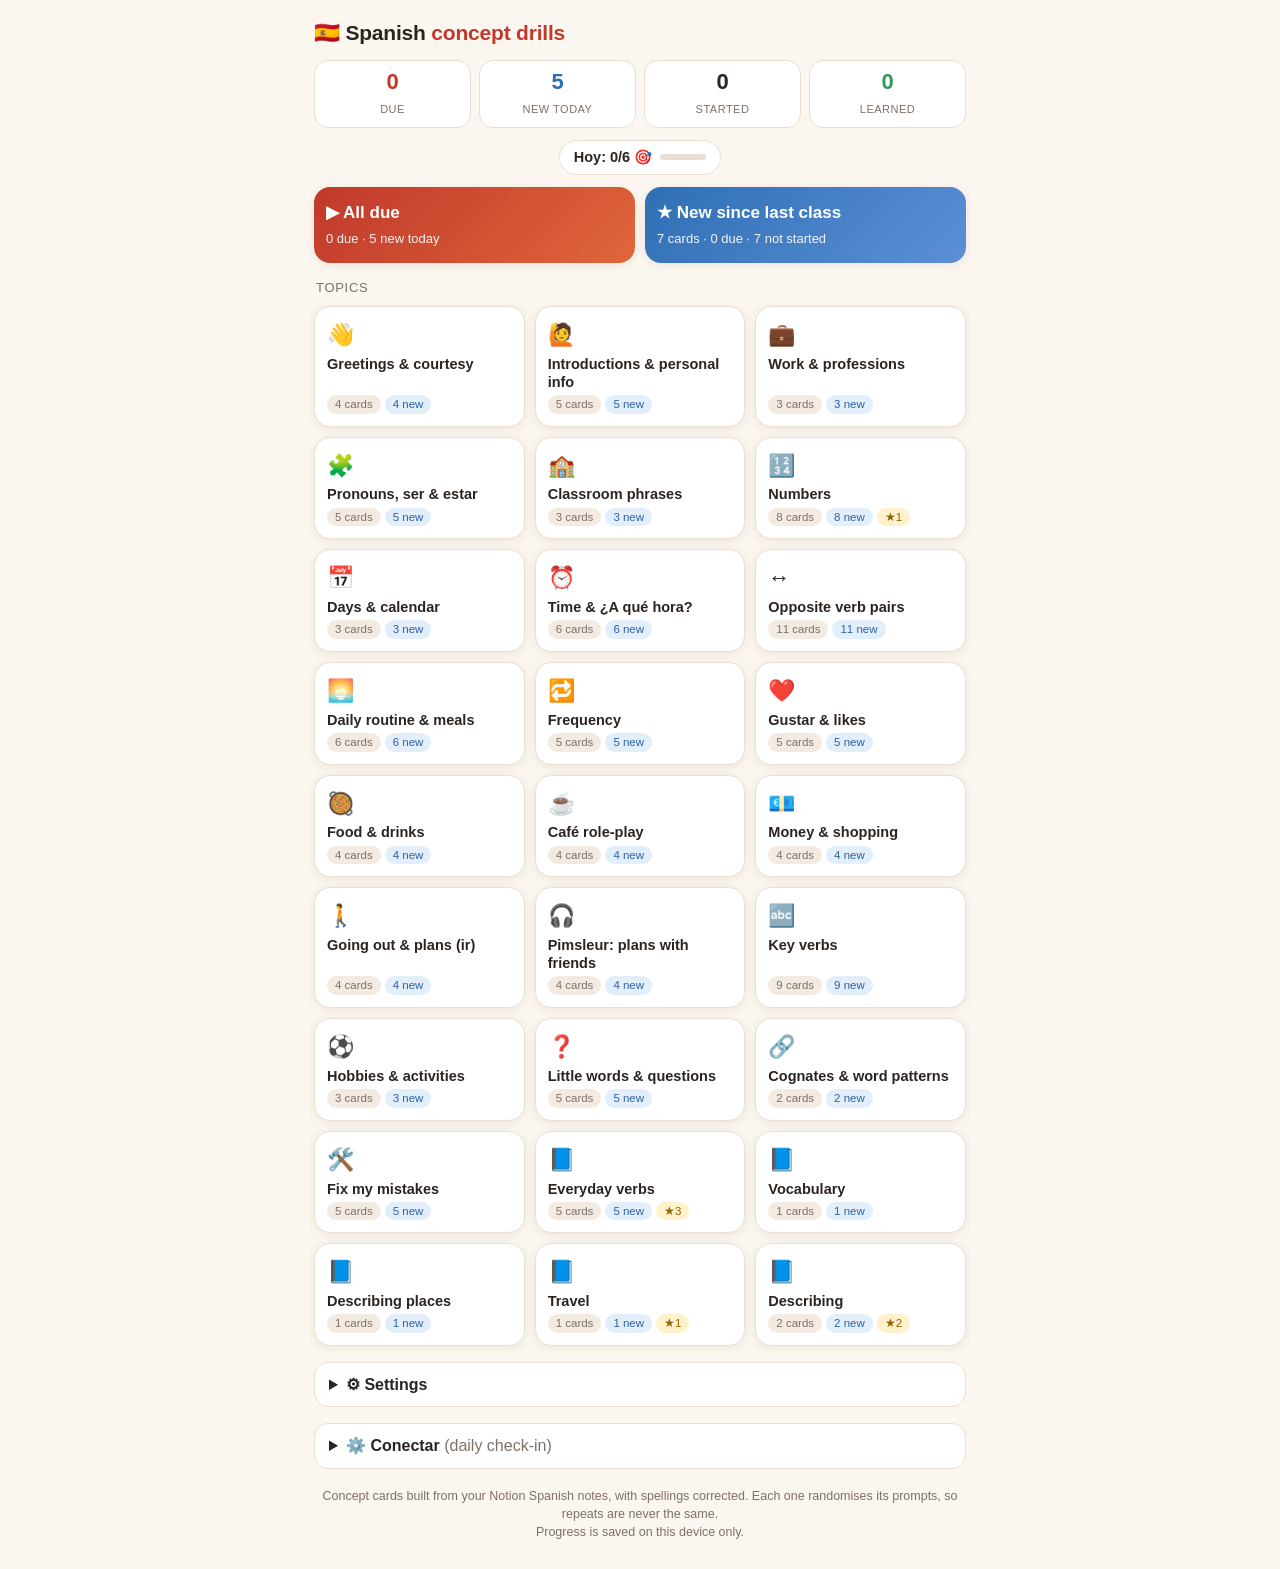
==== commit 9115282c: "Add height/medir card, ordinals 7-10" ====
--- a/index.html
+++ b/index.html
@@ -248,7 +248,7 @@
 
 <script>
 "use strict";
-const CONCEPTS = [{"id": "greet-hello", "topic": "Greetings & courtesy", "title": "Greetings for every situation", "instr": "Say it in Spanish.", "n": 6, "items": [{"p": "Hello!", "a": "¡Hola!"}, {"p": "Good morning", "a": "Buenos días"}, {"p": "Good afternoon (it's 3 pm)", "a": "Buenas tardes"}, {"p": "Good evening / good night (it's 9 pm)", "a": "Buenas noches"}, {"p": "How are you? (to a friend)", "a": "¿Cómo estás?", "alts": ["¿Qué tal?"], "tip": "tú form"}, {"p": "How are you? (to an older stranger, formal)", "a": "¿Cómo está usted?", "alts": ["¿Cómo está?"], "tip": "usted form: está, not estás"}, {"p": "How's it going?", "a": "¿Qué tal?"}, {"p": "I'm good", "a": "Estoy bien"}, {"p": "I'm not well", "a": "Estoy mal"}, {"p": "Nice to meet you", "a": "Mucho gusto", "alts": ["Encantado", "Encantada"], "tip": "Encantado if you're a man, encantada if you're a woman"}, {"p": "Welcome! (to a group)", "a": "¡Bienvenidos!"}, {"p": "What's up?", "a": "¿Qué pasa?"}], "title_es": "Saludos para cada situación", "instr_es": "Dilo en español."}, {"id": "greet-bye", "topic": "Greetings & courtesy", "title": "Saying goodbye", "instr": "Say it in Spanish.", "n": 5, "items": [{"p": "Goodbye", "a": "Adiós"}, {"p": "Bye", "a": "Chao", "tip": "Spelled chao in Spanish (not ciao)"}, {"p": "See you later", "a": "Hasta luego"}, {"p": "See you soon", "a": "Hasta pronto"}, {"p": "See you tomorrow", "a": "Hasta mañana"}, {"p": "See you at the hotel", "a": "Nos vemos en el hotel", "tip": "nos vemos = see you; nos vamos = we're leaving"}, {"p": "We're leaving", "a": "Nos vamos"}], "title_es": "Despedidas", "instr_es": "Dilo en español."}, {"id": "greet-polite", "topic": "Greetings & courtesy", "title": "Thanks, sorry & excuse me", "instr": "Say it in Spanish.", "n": 6, "items": [{"p": "Thank you very much", "a": "Muchas gracias"}, {"p": "You're welcome", "a": "De nada"}, {"p": "It's nothing", "a": "No es nada"}, {"p": "I'm very sorry", "a": "Lo siento mucho"}, {"p": "Excuse me (to get attention, formal)", "a": "Disculpe", "alts": ["Perdone"]}, {"p": "Excuse me (to get attention, informal)", "a": "Disculpa", "alts": ["Perdona"]}, {"p": "Excuse me (to get past someone)", "a": "Con permiso", "alts": ["Permiso"]}, {"p": "Sorry? / Pardon?", "a": "¿Perdón?", "alts": ["Perdón"]}, {"p": "Bless you! / Cheers!", "a": "¡Salud!"}, {"p": "Seriously?", "a": "¿En serio?"}, {"p": "It's fine / it's OK", "a": "Está bien", "alts": ["Vale"]}], "title_es": "Gracias, perdón y disculpe", "instr_es": "Dilo en español."}, {"id": "greet-dialogue", "topic": "Greetings & courtesy", "title": "Mini-dialogue: meeting people", "instr": "Translate the whole dialogue into Spanish.", "n": 6, "sets": [[{"p": "A: Hi! How's it going?", "a": "¡Hola! ¿Qué tal?"}, {"p": "B: Good, thanks. And you?", "a": "Bien, gracias. ¿Y tú?", "alts": ["Estoy bien, gracias. ¿Y tú?"]}, {"p": "A: I'm not well.", "a": "Estoy mal."}, {"p": "B: Seriously? I'm very sorry.", "a": "¿En serio? Lo siento mucho."}, {"p": "A: It's nothing. See you tomorrow!", "a": "No es nada. ¡Hasta mañana!"}], [{"p": "Good morning, how are you? (formal)", "a": "Buenos días, ¿cómo está usted?", "alts": ["Buenos días, ¿cómo está?"]}, {"p": "Very well, thank you. Nice to meet you.", "a": "Muy bien, gracias. Mucho gusto.", "alts": ["Muy bien, gracias. Encantado.", "Muy bien, gracias. Encantada."]}, {"p": "Excuse me (formal), where is the toilet?", "a": "Disculpe, ¿dónde está el baño?", "alts": ["Perdone, ¿dónde está el baño?"]}, {"p": "Over there.", "a": "Por allá."}, {"p": "Thank you very much!", "a": "¡Muchas gracias!"}, {"p": "You're welcome. See you later.", "a": "De nada. Hasta luego."}]], "title_es": "Minidiálogo: conocer gente", "instr_es": "Traduce todo el diálogo al español."}, {"id": "intro-self", "topic": "Introductions & personal info", "title": "Introduce yourself", "instr": "Answer each question about yourself in a full sentence. These are open answers, so check against the example yourself.", "n": 5, "items": [{"open": true, "pe": "What's your name?", "p": "¿Cómo te llamas?", "a": "Me llamo Joseph."}, {"open": true, "pe": "Where are you from?", "p": "¿De dónde eres?", "a": "Soy de Singapur. Soy singapurense.", "tip": "Nationalities are lowercase."}, {"open": true, "pe": "Where do you live?", "p": "¿Dónde vives?", "a": "Vivo en Singapur."}, {"open": true, "pe": "What do you do for work?", "p": "¿En qué trabajas?", "a": "Trabajo en finanzas."}, {"open": true, "pe": "What languages do you speak?", "p": "¿Qué lenguas hablas?", "a": "Hablo inglés, chino y un poco de español."}, {"open": true, "pe": "Why are you studying Spanish?", "p": "¿Por qué estudias español?", "a": "Estudio español porque quiero hablar con mis amigos."}, {"open": true, "pe": "What's your favourite food?", "p": "¿Cuál es tu comida favorita?", "a": "Mi comida favorita es la paella."}, {"open": true, "pe": "How old are you?", "p": "¿Cuántos años tienes?", "a": "Tengo ___ años.", "tip": "Age uses tener."}], "title_es": "Preséntate", "instr_es": "Responde a cada pregunta sobre ti con una frase completa. Son respuestas abiertas: compáralas tú mismo con el ejemplo."}, {"id": "intro-ask", "topic": "Introductions & personal info", "title": "Ask someone about themselves", "instr": "Ask the question in Spanish. Watch tú vs usted.", "n": 6, "items": [{"p": "What's your name? (tú)", "a": "¿Cómo te llamas?", "alts": ["¿Cuál es tu nombre?"]}, {"p": "Where are you from? (tú)", "a": "¿De dónde eres?"}, {"p": "Where are you from? (formal)", "a": "¿De dónde es usted?"}, {"p": "Are you from here? (formal)", "a": "¿Es usted de aquí?"}, {"p": "What's your surname?", "a": "¿Cuál es tu apellido?"}, {"p": "What's your nationality?", "a": "¿Cuál es tu nacionalidad?"}, {"p": "What languages do you speak?", "a": "¿Qué lenguas hablas?"}, {"p": "How old are you?", "a": "¿Cuántos años tienes?"}, {"p": "What's your favourite food?", "a": "¿Cuál es tu comida favorita?"}, {"p": "What are your names? (you all, Spain)", "a": "¿Cómo os llamáis?"}], "title_es": "Pregunta a alguien por su vida", "instr_es": "Haz la pregunta en español. Cuidado con tú y usted."}, {"id": "intro-others", "topic": "Introductions & personal info", "title": "Talk about other people", "instr": "Say it in Spanish.", "n": 6, "items": [{"p": "Her name is Ann", "a": "Ella se llama Ann"}, {"p": "What are their names?", "a": "¿Cómo se llaman ellos?", "alts": ["¿Cómo se llaman?"]}, {"p": "She lives in Tiong Bahru", "a": "Ella vive en Tiong Bahru"}, {"p": "She speaks English, Chinese and Malay", "a": "Ella habla inglés, chino y malayo", "tip": "hablo = I speak; habla = she speaks"}, {"p": "Are they from Argentina?", "a": "¿Ellos son de Argentina?", "alts": ["¿Son de Argentina?", "¿Son ellos de Argentina?"]}, {"p": "Where are they from?", "a": "¿De dónde son ellos?", "alts": ["¿De dónde son?"]}, {"p": "My dad is 47 years old", "a": "Mi papá tiene cuarenta y siete años", "alts": ["Mi papá tiene 47 años"], "tip": "papá (dad) ≠ papa (potato)"}, {"p": "We are Colombian", "a": "Somos colombianos"}, {"p": "We are Spanish", "a": "Somos españoles"}, {"p": "The children are good-looking", "a": "Los niños son guapos"}, {"p": "Our names are Jo and Juan", "a": "Nos llamamos Jo y Juan"}], "title_es": "Habla de otras personas", "instr_es": "Dilo en español."}, {"id": "intro-story", "topic": "Introductions & personal info", "title": "Your story in sentences", "instr": "Say it in Spanish.", "n": 5, "items": [{"p": "I'm learning Spanish because I want to visit Latin America", "a": "Estoy aprendiendo español porque quiero visitar Latinoamérica", "tip": "\"I am …-ing\" = estar + -ando/-iendo"}, {"p": "I study Spanish to talk with my friends", "a": "Estudio español para hablar con mis amigos", "tip": "para + infinitive = in order to"}, {"p": "I quit my job last year", "a": "Renuncié a mi trabajo el año pasado", "tip": "renunciar a"}, {"p": "I used to live in Singapore, but now I live in Spain", "a": "Solía vivir en Singapur, pero ahora vivo en España"}, {"p": "My Spanish isn't good", "a": "Mi español no es bueno"}, {"p": "I'm not from here", "a": "No soy de aquí"}, {"p": "I speak English, Chinese and a little Spanish", "a": "Hablo inglés, chino y un poco de español"}, {"p": "My favourite food is paella", "a": "Mi comida favorita es la paella"}], "title_es": "Tu historia en frases", "instr_es": "Dilo en español."}, {"id": "intro-contact", "topic": "Introductions & personal info", "title": "Personal details vocabulary", "instr": "Give the Spanish word, with its article.", "n": 5, "items": [{"p": "email", "a": "el correo electrónico", "alts": ["el correo"]}, {"p": "address", "a": "la dirección"}, {"p": "mobile number", "a": "el número de móvil", "alts": ["el móvil"]}, {"p": "city", "a": "la ciudad"}, {"p": "country", "a": "el país"}, {"p": "countries", "a": "los países"}, {"p": "surname", "a": "el apellido"}, {"p": "first name", "a": "el nombre"}, {"p": "age", "a": "la edad"}, {"p": "joseph@gmail.com (say it out loud)", "a": "joseph arroba gmail punto com", "tip": "@ = arroba, . = punto"}], "title_es": "Datos personales: vocabulario", "instr_es": "Escribe la palabra en español, con su artículo."}, {"id": "work-me", "topic": "Work & professions", "title": "Talk about your job", "instr": "Say it in Spanish.", "n": 5, "items": [{"p": "I work in finance", "a": "Trabajo en finanzas", "tip": "trabajo already means \"I work\", so no soy"}, {"p": "I work in an office", "a": "Trabajo en una oficina"}, {"p": "I work a lot", "a": "Trabajo mucho"}, {"p": "I work in investments", "a": "Trabajo en inversiones"}, {"p": "I work from 9 to 5", "a": "Trabajo de nueve a cinco"}, {"p": "I work Monday to Friday", "a": "Trabajo de lunes a viernes"}, {"p": "I'm not working at the moment", "a": "No estoy trabajando"}, {"p": "I'm a teacher (man)", "a": "Soy profesor", "tip": "No \"un\": Soy profesor"}], "title_es": "Habla de tu trabajo", "instr_es": "Dilo en español."}, {"id": "work-ask", "topic": "Work & professions", "title": "Ask about work", "instr": "Ask the question in Spanish (tú).", "n": 4, "items": [{"p": "What do you do for work?", "a": "¿En qué trabajas?", "alts": ["¿A qué te dedicas?"]}, {"p": "What's your profession?", "a": "¿Cuál es tu profesión?"}, {"p": "Where do you work?", "a": "¿Dónde trabajas?"}, {"p": "What do you do for a living?", "a": "¿A qué te dedicas?", "alts": ["¿En qué trabajas?"]}, {"p": "What time do you work?", "a": "¿A qué hora trabajas?"}, {"p": "What do you do?", "a": "¿Qué haces?"}], "title_es": "Pregunta por el trabajo", "instr_es": "Haz la pregunta en español (tú)."}, {"id": "work-others", "topic": "Work & professions", "title": "Other people's jobs", "instr": "Say it in Spanish.", "n": 5, "items": [{"p": "She's a social worker", "a": "Ella es trabajadora social", "alts": ["Es trabajadora social"]}, {"p": "She works for the government", "a": "Ella trabaja en el gobierno", "alts": ["Trabaja en el gobierno"]}, {"p": "He's a police officer", "a": "Él es policía", "alts": ["Es policía"]}, {"p": "She's an actress", "a": "Ella es actriz", "alts": ["Es actriz"]}, {"p": "He's a teacher", "a": "Él es profesor", "alts": ["Es profesor"]}, {"p": "She's a teacher", "a": "Ella es profesora", "alts": ["Es profesora"]}, {"p": "I'm a homemaker", "a": "Soy ama de casa"}, {"p": "I work in finance (I'm a financier)", "a": "Soy financiero"}], "tip": "With ser + profession, no article: Es profesor, not Es un profesor.", "title_es": "El trabajo de otras personas", "instr_es": "Dilo en español."}, {"id": "serestar-gap", "topic": "Pronouns, ser & estar", "title": "ser or estar? Fill the gap", "instr": "Type just the missing verb.", "n": 6, "items": [{"pe": "He's not here.", "p": "Él no ___ aquí.", "a": "está", "tip": "location → estar"}, {"pe": "You're from Mexico (formal).", "p": "Usted ___ de México.", "a": "es", "tip": "origin → ser"}, {"pe": "Where is the Fernández hotel?", "p": "¿Dónde ___ el hotel Fernández?", "a": "está", "tip": "location → estar"}, {"pe": "We are Spanish.", "p": "Nosotros ___ españoles.", "a": "somos", "tip": "nationality → ser"}, {"pe": "This coffee is cold (right now).", "p": "Este café ___ frío. (ahora)", "a": "está", "tip": "temporary state → estar"}, {"pe": "It's important.", "p": "___ importante.", "a": "Es"}, {"pe": "I'm eating my dinner.", "p": "___ comiendo mi cena.", "a": "Estoy", "tip": "-ando/-iendo → estar"}, {"pe": "My Spanish isn't good.", "p": "Mi español no ___ bueno.", "a": "es"}, {"pe": "I'm a teacher.", "p": "Yo ___ profesor.", "a": "soy", "tip": "profession → ser"}, {"pe": "It tastes very good! (the food, right now)", "p": "¡___ muy buena! (la comida, ahora)", "a": "Está", "tip": "how it is right now → estar"}, {"pe": "They're from Argentina.", "p": "Ellos ___ de Argentina.", "a": "son"}, {"pe": "My wife is here with us.", "p": "Mi esposa ___ aquí con nosotros.", "a": "está"}, {"pe": "It's three in the afternoon.", "p": "___ las tres de la tarde.", "a": "Son", "tip": "clock time → ser"}, {"pe": "How are you? (tú)", "p": "¿Cómo ___? (tú)", "a": "estás"}, {"pe": "You're incredible.", "p": "Tú ___ increíble.", "a": "eres"}], "title_es": "¿Ser o estar? Completa el hueco", "instr_es": "Escribe solo el verbo que falta."}, {"id": "pronouns", "topic": "Pronouns, ser & estar", "title": "Pronouns & possessives", "instr": "Say it in Spanish.", "n": 6, "items": [{"p": "I / you / he / she", "a": "yo / tú / él / ella"}, {"p": "we (mixed group) / we (all women)", "a": "nosotros / nosotras"}, {"p": "you all (Spain) / you all (Latin America)", "a": "vosotros / ustedes"}, {"p": "they (men or mixed) / they (all women)", "a": "ellos / ellas"}, {"p": "my house", "a": "mi casa", "tip": "mi = my; me = me"}, {"p": "your eyes (tú)", "a": "tus ojos"}, {"p": "his friend", "a": "su amigo"}, {"p": "I like your house (tú)", "a": "Me gusta tu casa", "tip": "tu (no accent) = your"}, {"p": "You are incredible (tú)", "a": "Tú eres increíble", "tip": "tú (accent) = you"}, {"p": "I love you (deep, romantic)", "a": "Te amo"}, {"p": "I love you (family, friends)", "a": "Te quiero"}], "title_es": "Pronombres y posesivos", "instr_es": "Dilo en español."}, {"id": "person-grid", "topic": "Pronouns, ser & estar", "title": "One person, four words: pronoun, ser, my/your, myself", "title_es": "Una persona, cuatro palabras: pronombre, ser, posesivo, reflexivo", "instr": "Say it in Spanish. Keep the person straight: pronoun, ser form, possessive and reflexive pronoun all have to match.", "instr_es": "Dilo en español. El pronombre, el verbo ser, el posesivo y el reflexivo tienen que coincidir.", "n": 6, "items": [{"p": "I: pronoun, ser, my, myself", "a": "yo, soy, mi, me"}, {"p": "you (tú): pronoun, ser, your, yourself", "a": "tú, eres, tu, te", "tip": "tú (accent) = you; tu (no accent) = your"}, {"p": "she: pronoun, ser, her, herself", "a": "ella, es, su, se"}, {"p": "we: pronoun, ser, our, ourselves", "a": "nosotros, somos, nuestro, nos"}, {"p": "you all (Spain): pronoun, ser, your, yourselves", "a": "vosotros, sois, vuestro, os"}, {"p": "they: pronoun, ser, their, themselves", "a": "ellos, son, su, se"}, {"p": "I'm Joseph and my house is big. I get up at seven.", "a": "Soy Joseph y mi casa es grande. Me levanto a las siete.", "tip": "mi = my; me = myself"}, {"p": "You (tú) are tall and your brother too. You shower every morning.", "a": "Eres alto y tu hermano también. Te duchas todas las mañanas."}, {"p": "We are friends; our class is on Tuesday. We get up early.", "a": "Somos amigos; nuestra clase es el martes. Nos levantamos temprano.", "tip": "nuestro → nuestra with clase"}, {"p": "You all (Spain) are students. What time do you get up every day?", "a": "Sois estudiantes. ¿A qué hora os levantáis todos los días?"}, {"p": "They are from Spain; their house is in Madrid. They shower in the morning.", "a": "Son de España; su casa está en Madrid. Se duchan por la mañana."}, {"p": "She is my teacher. She washes her hands.", "a": "Es mi profesora. Se lava las manos.", "tip": "with reflexives: las manos, not sus manos"}, {"p": "You all (Spain) shower in the morning", "a": "Vosotros os ducháis por la mañana", "alts": ["Os ducháis por la mañana"]}]}, {"id": "articles", "topic": "Pronouns, ser & estar", "title": "el, la, los, las", "instr": "Type the article and the noun.", "n": 7, "items": [{"pe": "the meeting", "p": "___ reunión", "a": "la reunión", "tip": "-ión words are feminine"}, {"pe": "the day", "p": "___ día", "a": "el día", "tip": "masculine even though it ends in -a"}, {"pe": "the bar", "p": "___ bar", "a": "el bar"}, {"pe": "the things", "p": "___ cosas", "a": "las cosas"}, {"pe": "the water", "p": "___ agua", "a": "el agua", "tip": "feminine, but el because of the stressed a-"}, {"pe": "the city", "p": "___ ciudad", "a": "la ciudad", "tip": "-dad words are feminine"}, {"pe": "the dogs", "p": "___ perros", "a": "los perros"}, {"pe": "the glasses", "p": "___ gafas", "a": "las gafas"}, {"pe": "the coffee", "p": "___ café", "a": "el café"}, {"pe": "the beer", "p": "___ cerveza", "a": "la cerveza"}, {"pe": "the countries", "p": "___ países", "a": "los países"}, {"pe": "the address", "p": "___ dirección", "a": "la dirección"}, {"pe": "the hotel", "p": "___ hotel", "a": "el hotel"}, {"pe": "the week", "p": "___ semana", "a": "la semana"}], "title_es": "el, la, los, las", "instr_es": "Escribe el artículo y el sustantivo."}, {"id": "hay-esta", "topic": "Pronouns, ser & estar", "title": "hay vs está; this & these", "instr": "Say it in Spanish.", "n": 5, "items": [{"p": "Is there a hotel here?", "a": "¿Hay un hotel aquí?", "tip": "Is there…? = ¿Hay…?"}, {"p": "Where is the hotel?", "a": "¿Dónde está el hotel?"}, {"p": "There are ten here", "a": "Hay diez aquí"}, {"p": "It's here", "a": "Está aquí"}, {"p": "There's time today", "a": "Hay tiempo hoy"}, {"p": "What is this?", "a": "¿Qué es esto?"}, {"p": "I want this guitar", "a": "Quiero esta guitarra", "tip": "esta (no accent) = this (fem.)"}, {"p": "Is there time?", "a": "¿Hay tiempo?", "tip": "hay sounds like \"ai\""}, {"p": "There's very good food there", "a": "Hay muy buena comida allí"}], "title_es": "Hay o está; esto y esta", "instr_es": "Dilo en español."}, {"id": "class-survival", "topic": "Classroom phrases", "title": "Survival phrases in class", "instr": "Say it in Spanish.", "n": 6, "items": [{"p": "How do you say \"window\" in Spanish?", "a": "¿Cómo se dice \"window\" en español?", "tip": "se dice, not se dices"}, {"p": "How do you spell it?", "a": "¿Cómo se escribe?"}, {"p": "Sorry, can you repeat?", "a": "Perdón, ¿puedes repetir?"}, {"p": "What does \"vuelo\" mean?", "a": "¿Qué significa \"vuelo\"?"}, {"p": "I don't understand", "a": "No entiendo", "alts": ["No comprendo"]}, {"p": "I have a question", "a": "Tengo una pregunta"}, {"p": "You speak very fast", "a": "Hablas muy rápido"}, {"p": "Can you speak more slowly?", "a": "¿Puedes hablar más despacio?", "tip": "after puedes, use the infinitive"}, {"p": "Do you understand?", "a": "¿Entiendes?"}, {"p": "I don't know", "a": "No sé"}], "title_es": "Frases para sobrevivir en clase", "instr_es": "Dilo en español."}, {"id": "class-instructions", "topic": "Classroom phrases", "title": "Workbook instructions", "instr": "Give the infinitive (or noun).", "n": 6, "items": [{"p": "to read", "a": "leer"}, {"p": "to write", "a": "escribir"}, {"p": "to listen", "a": "escuchar"}, {"p": "to repeat", "a": "repetir"}, {"p": "to complete", "a": "completar"}, {"p": "to answer", "a": "contestar"}, {"p": "to underline", "a": "subrayar"}, {"p": "to match", "a": "relacionar"}, {"p": "to mark / tick", "a": "marcar"}, {"p": "page", "a": "la página"}, {"p": "the alphabet", "a": "el abecedario"}], "title_es": "Instrucciones del libro de ejercicios", "instr_es": "Escribe el infinitivo (o el sustantivo)."}, {"id": "class-teacher", "topic": "Classroom phrases", "title": "Talking to your teacher", "instr": "Say it in Spanish.", "n": 5, "items": [{"p": "My Spanish isn't good", "a": "Mi español no es bueno"}, {"p": "I'm learning Spanish", "a": "Estoy aprendiendo español"}, {"p": "I want to try", "a": "Quiero intentar"}, {"p": "I try", "a": "Intento"}, {"p": "Not me", "a": "Yo no"}, {"p": "Of course", "a": "Claro"}, {"p": "I'm going to try", "a": "Voy a intentar"}, {"p": "Why not?", "a": "¿Por qué no?"}], "title_es": "Hablar con tu profesor", "instr_es": "Dilo en español."}, {"id": "num-1-20", "topic": "Numbers", "title": "Numbers 1–20", "instr": "Write each number in Spanish words. You get a new set every time.", "n": 8, "gen": "num", "args": {"mode": "1-20"}, "tip": "16–19 are one word: dieciséis, diecisiete, dieciocho, diecinueve.", "title_es": "Los números del 1 al 20", "instr_es": "Escribe cada número en letras. Cada vez te sale una serie nueva."}, {"id": "num-tens", "topic": "Numbers", "title": "Tens up to 100", "instr": "Write each number in words.", "n": 6, "gen": "num", "args": {"mode": "tens"}, "tip": "70 setenta and 60 sesenta are easy to mix up. 100 = cien.", "title_es": "Las decenas hasta el 100", "instr_es": "Escribe cada número en letras."}, {"id": "num-21-99", "topic": "Numbers", "title": "Compound numbers 21–99", "instr": "Write each number in words.", "n": 6, "gen": "num", "args": {"mode": "21-99"}, "tip": "21–29 are one word (veintiuno, veintidós, veintitrés…). From 31 on, use y with no hyphens: treinta y uno.", "title_es": "Números compuestos del 21 al 99", "instr_es": "Escribe cada número en letras."}, {"id": "num-1-100", "topic": "Numbers", "title": "Spell out numbers 1–100", "instr": "Mixed challenge with plenty of tricky ones. A fresh set every time.", "n": 8, "gen": "num", "args": {"mode": "mix"}, "tip": "Accents: dieciséis, veintidós, veintitrés, veintiséis.", "title_es": "Escribe los números del 1 al 100", "instr_es": "Reto mixto con muchos números difíciles. Una serie nueva cada vez."}, {"id": "num-hundreds", "topic": "Numbers", "title": "Big numbers 100–999", "instr": "Write each number in words.", "n": 5, "gen": "num", "args": {"mode": "hundreds"}, "tip": "100 = cien, but 101–199 = ciento…. Irregulars: quinientos (500), setecientos (700), novecientos (900).", "title_es": "Números grandes del 100 al 999", "instr_es": "Escribe cada número en letras."}, {"id": "num-nouns", "topic": "Numbers", "title": "Numbers with nouns: minutes, ages, things", "instr": "Say it in Spanish.", "n": 6, "gen": "numnoun", "args": {}, "tip": "If it ends in 1: un before a masculine noun (veintiún minutos), una before a feminine one (veintiuna cervezas).", "title_es": "Números con sustantivos: minutos, edades, cosas", "instr_es": "Dilo en español."}, {"id": "num-prices", "topic": "Numbers", "title": "Prices", "instr": "Say it in Spanish.", "n": 5, "gen": "prices", "args": {"mode": "cuesta"}, "tip": "It costs = cuesta; they cost = cuestan.", "title_es": "Precios", "instr_es": "Dilo en español."}, {"id": "days-week", "topic": "Days & calendar", "title": "Days of the week", "instr": "Say it in Spanish. Days are lowercase.", "n": 7, "items": [{"p": "Monday", "a": "lunes"}, {"p": "Tuesday", "a": "martes"}, {"p": "Wednesday", "a": "miércoles"}, {"p": "Thursday", "a": "jueves"}, {"p": "Friday", "a": "viernes"}, {"p": "Saturday", "a": "sábado"}, {"p": "Sunday", "a": "domingo"}, {"p": "The day after Monday", "a": "martes"}, {"p": "The day after Tuesday", "a": "miércoles"}, {"p": "The day after Wednesday", "a": "jueves"}, {"p": "The day after Thursday", "a": "viernes"}, {"p": "The day before Sunday", "a": "sábado"}, {"p": "The day before Monday", "a": "domingo"}, {"p": "The day before Friday", "a": "jueves"}], "title_es": "Los días de la semana", "instr_es": "Dilo en español. Los días se escriben en minúscula."}, {"id": "days-phrases", "topic": "Days & calendar", "title": "Calendar phrases", "instr": "Say it in Spanish.", "n": 6, "items": [{"p": "on Mondays", "a": "los lunes"}, {"p": "Monday to Friday", "a": "de lunes a viernes"}, {"p": "the weekend", "a": "el fin de semana"}, {"p": "on weekdays", "a": "entre semana"}, {"p": "Today is Tuesday", "a": "Hoy es martes"}, {"p": "tomorrow", "a": "mañana"}, {"p": "every day", "a": "todos los días", "tip": "el día is masculine"}, {"p": "the week / the month / the year", "a": "la semana / el mes / el año"}, {"p": "the months", "a": "los meses"}, {"p": "See you tomorrow", "a": "Hasta mañana"}], "title_es": "Expresiones del calendario", "instr_es": "Dilo en español."}, {"id": "days-myweek", "topic": "Days & calendar", "title": "Your week", "instr": "Say it in Spanish.", "n": 5, "items": [{"p": "I have Spanish class on Tuesdays and Thursdays", "a": "Tengo clase de español los martes y los jueves", "alts": ["Tengo clase de español los martes y jueves"]}, {"p": "The class is from 7 to 10 pm", "a": "La clase es de siete a diez de la noche"}, {"p": "I work Monday to Friday", "a": "Trabajo de lunes a viernes"}, {"p": "On the weekend I play sports", "a": "El fin de semana practico deportes"}, {"p": "Today is Sunday and tomorrow is Monday", "a": "Hoy es domingo y mañana es lunes"}, {"p": "On Saturdays I go to the bakery", "a": "Los sábados voy a la panadería"}, {"p": "On weekdays I work a lot", "a": "Entre semana trabajo mucho"}], "title_es": "Tu semana", "instr_es": "Dilo en español."}, {"id": "time-clock", "topic": "Time & ¿A qué hora?", "title": "What time is it?", "instr": "Say each time as a full sentence (Es la… / Son las…). A fresh set every time.", "n": 6, "gen": "clock", "args": {"mode": "es"}, "tip": "Up to :30 use y (y cuarto, y media). After :30 use menos with the next hour (las siete menos veinte = 6:40). Es la una; son las dos, tres…", "title_es": "¿Qué hora es?", "instr_es": "Di cada hora con una frase completa (Es la… / Son las…). Una serie nueva cada vez."}, {"id": "time-at", "topic": "Time & ¿A qué hora?", "title": "At what time? (a las…)", "instr": "Say “at …” in Spanish.", "n": 6, "gen": "clock", "args": {"mode": "a"}, "tip": "a la una, but a las dos / a las tres…. Use de la mañana / de la tarde / de la noche.", "title_es": "¿A qué hora? (a las…)", "instr_es": "Di «a las…» en español."}, {"id": "time-questions", "topic": "Time & ¿A qué hora?", "title": "¿A qué hora…? questions", "instr": "Ask the question in Spanish.", "n": 6, "items": [{"p": "What time does the supermarket open?", "a": "¿A qué hora abre el supermercado?"}, {"p": "What time does the supermarket close?", "a": "¿A qué hora cierra el supermercado?"}, {"p": "What time does the work meeting start?", "a": "¿A qué hora empieza la reunión de trabajo?", "tip": "la reunión (feminine)"}, {"p": "What time does the meeting end?", "a": "¿A qué hora termina la reunión?"}, {"p": "What time does the bus leave?", "a": "¿A qué hora sale el bus?"}, {"p": "What time does the flight arrive?", "a": "¿A qué hora llega el vuelo?", "tip": "vuelo = flight; plane = avión"}, {"p": "What time do you work?", "a": "¿A qué hora trabajas?"}, {"p": "What time do you get up?", "a": "¿A qué hora te levantas?"}, {"p": "What time do you eat lunch?", "a": "¿A qué hora comes?"}, {"p": "What time does the high-speed train leave?", "a": "¿A qué hora sale el tren AVE?", "alts": ["¿A qué hora sale el AVE?"]}], "title_es": "Preguntas con ¿A qué hora…?", "instr_es": "Haz la pregunta en español."}, {"id": "time-answers", "topic": "Time & ¿A qué hora?", "title": "Opening, closing & departure times", "instr": "Say it in Spanish.", "n": 5, "items": [{"p": "The supermarket opens at 8 am", "a": "El supermercado abre a las ocho de la mañana"}, {"p": "The supermarket closes at 10 pm", "a": "El supermercado cierra a las diez de la noche"}, {"p": "The meeting starts at 9:15", "a": "La reunión empieza a las nueve y cuarto", "alts": ["La reunión empieza a las nueve y quince"]}, {"p": "The meeting ends at 11:30", "a": "La reunión termina a las once y media", "alts": ["La reunión termina a las once y treinta"]}, {"p": "The bus leaves at 6:40", "a": "El bus sale a las siete menos veinte", "alts": ["El bus sale a las seis y cuarenta"]}, {"p": "The flight arrives at 1 pm", "a": "El vuelo llega a la una de la tarde"}, {"p": "I get up at 8", "a": "Me levanto a las ocho"}, {"p": "I eat lunch at 1 pm", "a": "Como a la una de la tarde"}], "title_es": "Horarios: abrir, cerrar, salir y llegar", "instr_es": "Dilo en español."}, {"id": "time-early-late", "topic": "Time & ¿A qué hora?", "title": "Early, late & how long", "instr": "Say it in Spanish.", "n": 6, "items": [{"p": "It's early", "a": "Es temprano"}, {"p": "It's very early", "a": "Es muy temprano"}, {"p": "It's late and I'm sleepy", "a": "Es tarde y tengo sueño"}, {"p": "It's not late", "a": "No es tarde"}, {"p": "Not now, later", "a": "Ahora no, más tarde"}, {"p": "I want to talk later", "a": "Quiero hablar más tarde"}, {"p": "How much time do you (all) have?", "a": "¿Cuánto tiempo tenéis?", "tip": "cuánto = how much; cuándo = when"}, {"p": "We have an hour", "a": "Tenemos una hora"}, {"p": "Do we have time?", "a": "¿Tenemos tiempo?"}, {"p": "an hour and a half", "a": "una hora y media"}, {"p": "It's too long (too much time)", "a": "Es demasiado tiempo"}, {"p": "in twenty-one minutes", "a": "en veintiún minutos"}, {"p": "Only fifteen minutes", "a": "Solo quince minutos"}, {"p": "If there's no time", "a": "Si no hay tiempo"}], "title_es": "Temprano, tarde y cuánto tiempo", "instr_es": "Dilo en español."}, {"id": "time-day-parts", "topic": "Time & ¿A qué hora?", "title": "Parts of the day", "instr": "Say it in Spanish.", "n": 5, "items": [{"p": "in the morning", "a": "por la mañana"}, {"p": "in the afternoon", "a": "por la tarde"}, {"p": "at night", "a": "por la noche"}, {"p": "noon", "a": "el mediodía"}, {"p": "midnight", "a": "la medianoche"}, {"p": "now", "a": "ahora"}, {"p": "It's 3 pm", "a": "Son las tres de la tarde"}, {"p": "It's one o'clock", "a": "Es la una"}, {"p": "It's 6 pm", "a": "Son las seis de la tarde"}], "title_es": "Las partes del día", "instr_es": "Dilo en español."}, {"id": "opp-open-close", "topic": "Opposite verb pairs", "title": "Opening hours: abrir / cerrar", "instr": "Say when each place opens and closes (or doesn't).", "n": 5, "tip": "abrir is regular (abre); cerrar changes e → ie (cierra, cierran). a la una, but a las dos…", "items": [{"pe": "The bank opens at 9 and closes at 5", "p": "el banco · 9:00 → 17:00", "a": "El banco abre a las nueve y cierra a las cinco", "alts": ["El banco abre a las nueve y cierra a las cinco de la tarde"]}, {"pe": "The supermarket opens at 7 and closes at 11", "p": "el supermercado · 7:00 → 23:00", "a": "El supermercado abre a las siete y cierra a las once", "alts": ["El supermercado abre a las siete y cierra a las once de la noche"]}, {"pe": "The museum opens at 10 and closes at 6", "p": "el museo · 10:00 → 18:00", "a": "El museo abre a las diez y cierra a las seis", "alts": ["El museo abre a las diez y cierra a las seis de la tarde"]}, {"pe": "The pharmacy opens at 9:30 and closes at 9", "p": "la farmacia · 9:30 → 21:00", "a": "La farmacia abre a las nueve y media y cierra a las nueve", "alts": ["La farmacia abre a las nueve y media y cierra a las nueve de la noche"]}, {"pe": "The restaurant opens at 1 and closes at 4", "p": "el restaurante · 13:00 → 16:00", "a": "El restaurante abre a la una y cierra a las cuatro", "alts": ["El restaurante abre a la una y cierra a las cuatro de la tarde"], "tip": "a la una (singular)"}, {"pe": "Banks close on Sundays", "p": "los bancos · los domingos (cerrar)", "a": "Los bancos cierran los domingos", "tip": "cierran: plural, still e → ie"}, {"pe": "The library doesn't open on Mondays", "p": "la biblioteca · los lunes (no abrir)", "a": "La biblioteca no abre los lunes"}, {"pe": "The shops open at 10 and close at 10 pm", "p": "las tiendas · 10:00 → 22:00", "a": "Las tiendas abren a las diez y cierran a las diez de la noche", "alts": ["Las tiendas abren a las diez y cierran a las diez"]}], "title_es": "Horarios: abrir y cerrar", "instr_es": "Di a qué hora abre y cierra cada sitio."}, {"id": "opp-leave-arrive", "topic": "Opposite verb pairs", "title": "Who leaves, who arrives: salir / llegar", "instr": "Make a sentence for each person.", "n": 6, "tip": "salir: salgo (yo) is irregular, the rest are regular (sales, sale, salimos…). salir de = leave a place; llegar a = arrive at.", "items": [{"pe": "I leave at 8", "p": "(yo) salir · 8:00", "a": "Salgo a las ocho", "alts": ["Yo salgo a las ocho"], "tip": "salgo, not salo"}, {"pe": "My sister leaves at 7", "p": "mi hermana · salir · 7:00", "a": "Mi hermana sale a las siete"}, {"pe": "We arrive late", "p": "nosotros · llegar · tarde", "a": "Llegamos tarde", "alts": ["Nosotros llegamos tarde"]}, {"pe": "What time do you arrive?", "p": "(tú) llegar · ¿a qué hora?", "a": "¿A qué hora llegas?"}, {"pe": "They leave home at 9", "p": "ellos · salir de casa · 9:00", "a": "Salen de casa a las nueve", "alts": ["Ellos salen de casa a las nueve"]}, {"pe": "I arrive at the office at 9:30", "p": "(yo) llegar a la oficina · 9:30", "a": "Llego a la oficina a las nueve y media", "alts": ["Llego a la oficina a las nueve y treinta"]}, {"pe": "Are you (all) going out tonight?", "p": "vosotros · salir · esta noche", "a": "¿Salís esta noche?", "alts": ["¿Vosotros salís esta noche?"], "tip": "Spain: vosotros salís. Latin America: ¿Ustedes salen esta noche?"}, {"pe": "The train arrives at 2:15", "p": "el tren · llegar · 14:15", "a": "El tren llega a las dos y cuarto", "alts": ["El tren llega a las dos y quince", "El tren llega a las dos y cuarto de la tarde"]}, {"pe": "I leave work at 6", "p": "(yo) salir del trabajo · 18:00", "a": "Salgo del trabajo a las seis", "alts": ["Salgo del trabajo a las seis de la tarde"], "tip": "de + el = del"}], "title_es": "¿Quién sale y quién llega? salir y llegar", "instr_es": "Haz una frase para cada persona."}, {"id": "opp-transport", "topic": "Opposite verb pairs", "title": "Timetables: what time does it leave / arrive?", "instr": "Ask or answer about each timetable.", "n": 6, "tip": "Use el bus as the default. Regional: Spain el autobús, Mexico el camión, Argentina el colectivo. Questions take an accent: ¿A qué hora…? (qué).", "items": [{"pe": "What time does the bus leave?", "p": "¿el bus? · salir", "a": "¿A qué hora sale el bus?", "alts": ["¿A qué hora sale el autobús?"], "tip": "qué takes an accent in questions"}, {"pe": "What time does the train arrive?", "p": "¿el tren? · llegar", "a": "¿A qué hora llega el tren?"}, {"pe": "What time does the flight to Madrid leave?", "p": "¿el vuelo a Madrid? · salir", "a": "¿A qué hora sale el vuelo a Madrid?"}, {"pe": "What time does the bus arrive? (Spain)", "p": "¿el autobús? · llegar", "a": "¿A qué hora llega el autobús?", "alts": ["¿A qué hora llega el bus?"], "tip": "el autobús: the usual word in Spain"}, {"pe": "The bus leaves at 7:15 and arrives at 7:50", "p": "el bus · 7:15 → 7:50", "a": "El bus sale a las siete y cuarto y llega a las ocho menos diez", "alts": ["El bus sale a las siete y quince y llega a las siete y cincuenta"]}, {"pe": "The train leaves at 10:30 and arrives at 12:45", "p": "el tren · 10:30 → 12:45", "a": "El tren sale a las diez y media y llega a la una menos cuarto", "alts": ["El tren sale a las diez y treinta y llega a las doce y cuarenta y cinco", "El tren sale a las diez y media y llega a las doce y cuarenta y cinco"]}, {"pe": "The flight leaves at 1:05 and arrives at 3:20", "p": "el vuelo · 13:05 → 15:20", "a": "El vuelo sale a la una y cinco y llega a las tres y veinte", "alts": ["El vuelo sale a la una y cinco de la tarde y llega a las tres y veinte de la tarde"], "tip": "a la una (singular), a las tres"}, {"pe": "The bus leaves at 9:40 pm and arrives at 10:10", "p": "el bus · 21:40 → 22:10", "a": "El bus sale a las diez menos veinte y llega a las diez y diez", "alts": ["El bus sale a las nueve y cuarenta y llega a las diez y diez", "El bus sale a las diez menos veinte de la noche y llega a las diez y diez de la noche"]}, {"pe": "The last train leaves at 11:55 pm", "p": "el último tren · salir · 23:55", "a": "El último tren sale a las doce menos cinco", "alts": ["El último tren sale a las once y cincuenta y cinco", "El último tren sale a las doce menos cinco de la noche"]}, {"pe": "The bus is arriving 10 minutes late", "p": "el bus · llegar tarde · 10 minutos", "a": "El bus llega diez minutos tarde", "alts": ["El bus llega con diez minutos de retraso"], "tip": "con retraso = delayed (Spain)"}, {"pe": "Which bus do you take?", "p": "¿(tú) qué bus tomar?", "a": "¿Qué bus tomas?", "alts": ["¿Qué bus coges?"], "tip": "Spain often says coger el bus; in Latin America use tomar (coger is vulgar there)"}], "title_es": "Horarios de transporte: ¿a qué hora sale / llega?", "instr_es": "Pregunta o responde sobre cada horario."}, {"id": "opp-start-end", "topic": "Opposite verb pairs", "title": "Start & finish: empezar / terminar", "instr": "Ask or say it in Spanish.", "n": 6, "tip": "empezar changes e → ie (empieza, empiezo) except nosotros/vosotros (empezamos). The infinitive is terminar (not terminas).", "items": [{"pe": "What time does the class start?", "p": "¿la clase? · empezar", "a": "¿A qué hora empieza la clase?"}, {"pe": "What time does the film end?", "p": "¿la película? · terminar", "a": "¿A qué hora termina la película?"}, {"pe": "The class starts at 7 and ends at 10", "p": "la clase · 19:00 → 22:00", "a": "La clase empieza a las siete y termina a las diez", "alts": ["La clase empieza a las siete de la tarde y termina a las diez de la noche"]}, {"pe": "I start work at 9", "p": "(yo) empezar a trabajar · 9:00", "a": "Empiezo a trabajar a las nueve", "alts": ["Empiezo a trabajar a las nueve de la mañana"], "tip": "empezar a + infinitive"}, {"pe": "We start tomorrow", "p": "nosotros · empezar · mañana", "a": "Empezamos mañana", "tip": "No stem change for nosotros: empezamos, not empiezamos"}, {"pe": "What time do you finish work?", "p": "(tú) terminar de trabajar · ¿a qué hora?", "a": "¿A qué hora terminas de trabajar?", "alts": ["¿A qué hora terminas el trabajo?"], "tip": "terminar de + infinitive = finish doing"}, {"pe": "The concert starts at 9 pm", "p": "el concierto · 21:00 · empezar", "a": "El concierto empieza a las nueve de la noche", "alts": ["El concierto empieza a las nueve"]}, {"pe": "The holidays end on Monday", "p": "las vacaciones · terminar · el lunes", "a": "Las vacaciones terminan el lunes"}], "title_es": "Empezar y terminar", "instr_es": "Pregunta o dilo en español."}, {"id": "opp-go-return", "topic": "Opposite verb pairs", "title": "Coming & going: entrar / salir, ir / volver", "instr": "Make a sentence for each prompt.", "n": 6, "tip": "volver changes o → ue (vuelvo, vuelve) except nosotros/vosotros (volvemos). ir is irregular: voy, vas, va…", "items": [{"pe": "I go into the shop", "p": "(yo) entrar · la tienda", "a": "Entro en la tienda", "alts": ["Entro a la tienda"], "tip": "Spain usually says entrar en; Latin America entrar a. Both are correct (RAE)"}, {"pe": "I come out of the metro", "p": "(yo) salir · el metro", "a": "Salgo del metro", "tip": "de + el = del"}, {"pe": "I go back home at 11", "p": "(yo) volver a casa · 23:00", "a": "Vuelvo a casa a las once", "alts": ["Vuelvo a casa a las once de la noche"], "tip": "vuelvo: o → ue"}, {"pe": "We come back on Sunday", "p": "nosotros · volver · el domingo", "a": "Volvemos el domingo", "tip": "nosotros keeps the o: volvemos, not vuelvemos"}, {"pe": "My friend goes to Madrid and comes back on Friday", "p": "mi amigo · ir a Madrid · volver el viernes", "a": "Mi amigo va a Madrid y vuelve el viernes"}, {"pe": "Are you coming back late?", "p": "(tú) volver · tarde", "a": "¿Vuelves tarde?"}, {"pe": "They come in through the door", "p": "ellos · entrar · por la puerta", "a": "Entran por la puerta"}, {"pe": "I go to work by metro", "p": "(yo) ir al trabajo · en metro", "a": "Voy al trabajo en metro"}, {"pe": "When are you (all) coming back?", "p": "¿(vosotros) volver · cuándo?", "a": "¿Cuándo volvéis?", "alts": ["¿Cuándo vuelven?"], "tip": "Spain: volvéis; Latin America: ustedes vuelven"}], "title_es": "Entrar y salir, ir y volver", "instr_es": "Haz una frase para cada pista."}, {"id": "opp-flip", "topic": "Opposite verb pairs", "title": "Say the opposite", "instr": "Flip the verb to its opposite. Keep the same person.", "n": 6, "items": [{"pe": "I open the door → I close the door", "p": "Abro la puerta.", "a": "Cierro la puerta"}, {"pe": "The shop closes at 8 → opens at 8", "p": "La tienda cierra a las ocho.", "a": "La tienda abre a las ocho"}, {"pe": "The film starts late → ends late", "p": "La película empieza tarde.", "a": "La película termina tarde"}, {"pe": "We arrive at 6 → we leave at 6", "p": "Llegamos a las seis.", "a": "Salimos a las seis"}, {"pe": "They go into the museum → come out of the museum", "p": "Entran en el museo.", "a": "Salen del museo", "tip": "salir de + el = del"}, {"pe": "I go to the beach → I come back from the beach", "p": "Voy a la playa.", "a": "Vuelvo de la playa", "tip": "ir a ↔ volver de"}, {"pe": "We end the meeting → we start the meeting", "p": "Terminamos la reunión.", "a": "Empezamos la reunión"}, {"pe": "You close the window → you open the window", "p": "Cierras la ventana.", "a": "Abres la ventana"}, {"pe": "My boss leaves the office → arrives at the office", "p": "Mi jefe sale de la oficina.", "a": "Mi jefe llega a la oficina"}], "title_es": "Di lo contrario", "instr_es": "Cambia el verbo por su contrario. Misma persona."}, {"id": "opp-mix-1", "topic": "Opposite verb pairs", "title": "Mix & match: open, close, start, end, leave, arrive", "instr": "Say it in Spanish. Choose the right verb each time.", "n": 8, "tip": "Pick the verb from the English: abrir/cerrar (cierra), empezar (empieza)/terminar, salir (salgo)/llegar. Stem changes skip nosotros: cerramos, empezamos.", "items": [{"p": "The bank opens at 9", "a": "El banco abre a las nueve", "alts": ["El banco abre a las nueve de la mañana"]}, {"p": "The film ends at 10", "a": "La película termina a las diez", "alts": ["La película termina a las diez de la noche"]}, {"p": "The bus leaves at 7:15", "a": "El bus sale a las siete y cuarto", "alts": ["El bus sale a las siete y quince", "El autobús sale a las siete y cuarto"]}, {"p": "I arrive home at 8", "a": "Llego a casa a las ocho", "alts": ["Yo llego a casa a las ocho"]}, {"p": "Class starts at 7", "a": "La clase empieza a las siete", "alts": ["La clase empieza a las siete de la tarde", "La clase comienza a las siete"]}, {"p": "The shop closes at 10", "a": "La tienda cierra a las diez", "alts": ["La tienda cierra a las diez de la noche"]}, {"p": "We leave work at 6", "a": "Salimos del trabajo a las seis", "alts": ["Salimos del trabajo a las seis de la tarde"], "tip": "de + el = del"}, {"p": "The concert starts at 9:30", "a": "El concierto empieza a las nueve y media", "alts": ["El concierto empieza a las nueve y treinta"]}, {"p": "The museum closes at 5", "a": "El museo cierra a las cinco", "alts": ["El museo cierra a las cinco de la tarde"]}, {"p": "The train arrives at 11:20", "a": "El tren llega a las once y veinte"}, {"p": "I leave home at 7:45", "a": "Salgo de casa a las ocho menos cuarto", "alts": ["Salgo de casa a las siete y cuarenta y cinco"], "tip": "salgo: irregular yo form"}, {"p": "The meeting ends at 4:30", "a": "La reunión termina a las cuatro y media", "alts": ["La reunión termina a las cuatro y treinta", "La reunión termina a las cuatro y media de la tarde"]}, {"p": "The pharmacy opens at 8:30", "a": "La farmacia abre a las ocho y media", "alts": ["La farmacia abre a las ocho y treinta"]}, {"p": "My sister arrives at 1", "a": "Mi hermana llega a la una", "alts": ["Mi hermana llega a la una de la tarde"], "tip": "a la una (singular)"}, {"p": "The shops close on Sundays", "a": "Las tiendas cierran los domingos"}, {"p": "We start at 10", "a": "Empezamos a las diez", "tip": "empezamos: no stem change for nosotros"}], "title_es": "Mezcla: abrir, cerrar, empezar, terminar, salir, llegar", "instr_es": "Dilo en español. Elige el verbo correcto cada vez."}, {"id": "opp-mix-2", "topic": "Opposite verb pairs", "title": "Mix & match: questions & people", "instr": "Say it in Spanish. Choose the right verb and form.", "n": 8, "tip": "Pick the verb from the English: abrir/cerrar (cierra), empezar (empieza)/terminar, salir (salgo)/llegar. Stem changes skip nosotros: cerramos, empezamos. Questions: ¿A qué hora…? (accent on qué).", "items": [{"p": "What time does the supermarket open?", "a": "¿A qué hora abre el supermercado?"}, {"p": "What time does the film start?", "a": "¿A qué hora empieza la película?"}, {"p": "What time does the flight arrive?", "a": "¿A qué hora llega el vuelo?"}, {"p": "What time do you (tú) leave work?", "a": "¿A qué hora sales del trabajo?", "alts": ["¿A qué hora sales de trabajar?"]}, {"p": "What time does the bar close?", "a": "¿A qué hora cierra el bar?"}, {"p": "What time do you (tú) finish class?", "a": "¿A qué hora terminas la clase?", "alts": ["¿A qué hora termina tu clase?"]}, {"p": "I close the door", "a": "Cierro la puerta", "tip": "cierro: e → ie"}, {"p": "I start work at 9", "a": "Empiezo a trabajar a las nueve", "alts": ["Empiezo el trabajo a las nueve"], "tip": "empiezo: e → ie"}, {"p": "We close at 8", "a": "Cerramos a las ocho", "tip": "cerramos: no stem change"}, {"p": "They arrive tomorrow", "a": "Llegan mañana", "alts": ["Ellos llegan mañana"]}, {"p": "I leave at 6", "a": "Salgo a las seis", "tip": "salgo, not salo"}, {"p": "The bakery opens at 7", "a": "La panadería abre a las siete", "alts": ["La panadería abre a las siete de la mañana"]}, {"p": "You (all, Spain) leave early", "a": "Salís temprano", "alts": ["Vosotros salís temprano"], "tip": "Latin America: ustedes salen temprano"}, {"p": "When does the course end?", "a": "¿Cuándo termina el curso?"}], "title_es": "Mezcla: preguntas y personas", "instr_es": "Dilo en español. Elige el verbo y la forma correctos."}, {"id": "opp-dialogue", "topic": "Opposite verb pairs", "title": "Mini-dialogue: plans with times", "instr": "Translate the whole dialogue into Spanish.", "n": 6, "sets": [[{"p": "A: What time does the train leave?", "a": "¿A qué hora sale el tren?"}, {"p": "B: It leaves at 8:15", "a": "Sale a las ocho y cuarto", "alts": ["Sale a las ocho y quince"]}, {"p": "A: And what time does it arrive in Toledo?", "a": "¿Y a qué hora llega a Toledo?"}, {"p": "B: It arrives at 9", "a": "Llega a las nueve"}, {"p": "A: What time does the museum open?", "a": "¿A qué hora abre el museo?"}, {"p": "B: It opens at 10 and closes at 6", "a": "Abre a las diez y cierra a las seis"}, {"p": "A: And when do we come back?", "a": "¿Y cuándo volvemos?", "alts": ["¿Y a qué hora volvemos?"]}, {"p": "B: We come back at 8 pm", "a": "Volvemos a las ocho de la noche", "alts": ["Volvemos a las ocho"]}], [{"p": "A: What time does the film start?", "a": "¿A qué hora empieza la película?"}, {"p": "B: It starts at 9:30", "a": "Empieza a las nueve y media", "alts": ["Empieza a las nueve y treinta"]}, {"p": "A: And what time does it end?", "a": "¿Y a qué hora termina?", "alts": ["¿Y cuándo termina?"]}, {"p": "B: It ends at a quarter to 12", "a": "Termina a las doce menos cuarto", "alts": ["Termina a las once y cuarenta y cinco"]}, {"p": "A: I leave work at 8", "a": "Salgo del trabajo a las ocho"}, {"p": "B: Perfect, I arrive at 9", "a": "Perfecto, llego a las nueve"}, {"p": "A: Shall we go back by taxi?", "a": "¿Volvemos en taxi?"}]], "title_es": "Mini-diálogo: planes con horarios", "instr_es": "Traduce todo el diálogo al español."}, {"id": "opp-conj", "topic": "Opposite verb pairs", "title": "Conjugate the pairs", "instr": "Write each form in the present tense.", "n": 6, "gen": "conj", "args": {"verbs": ["abrir", "cerrar", "empezar", "terminar", "salir", "llegar", "entrar", "volver"]}, "tip": "Watch the stem changers: cierro, empiezo, vuelvo (but cerramos, empezamos, volvemos) and the irregular yo form salgo.", "title_es": "Conjuga los pares", "instr_es": "Escribe cada forma en presente."}, {"id": "opp-extras", "topic": "Opposite verb pairs", "title": "Extras: comenzar / acabar", "instr": "Say it in Spanish using comenzar or acabar.", "n": 5, "tip": "comenzar = empezar (also e → ie: comienza). acabar = terminar. Regional note: in Argentina and Uruguay acabar can have a sexual meaning, so terminar is the safe choice there.", "items": [{"pe": "The class begins at 7", "p": "la clase · comenzar · 19:00", "a": "La clase comienza a las siete", "alts": ["La clase comienza a las siete de la tarde"], "tip": "comienza: e → ie, like empieza"}, {"pe": "The film finishes at 11", "p": "la película · acabar · 23:00", "a": "La película acaba a las once", "alts": ["La película acaba a las once de la noche"]}, {"pe": "I've just arrived", "p": "(yo) acabar de llegar", "a": "Acabo de llegar", "tip": "acabar de + infinitive = to have just done something"}, {"pe": "We begin tomorrow", "p": "nosotros · comenzar · mañana", "a": "Comenzamos mañana", "tip": "nosotros: no stem change"}, {"pe": "Are you finishing soon?", "p": "(tú) acabar · pronto", "a": "¿Acabas pronto?"}, {"pe": "It's starting to rain", "p": "comenzar a llover", "a": "Comienza a llover", "alts": ["Empieza a llover"], "tip": "comenzar a / empezar a + infinitive"}, {"pe": "I start the course in January", "p": "(yo) comenzar · el curso · en enero", "a": "Comienzo el curso en enero", "alts": ["Empiezo el curso en enero"]}], "title_es": "Extras: comenzar y acabar", "instr_es": "Dilo en español con comenzar o acabar."}, {"id": "routine-morning", "topic": "Daily routine & meals", "title": "Describe your day", "instr": "Say it in Spanish.", "n": 5, "items": [{"p": "I get up at eight", "a": "Me levanto a las ocho", "tip": "levantarse = get up; despertarse = wake up"}, {"p": "And then I shower", "a": "Y después me ducho"}, {"p": "I have breakfast at 8:30", "a": "Desayuno a las ocho y media"}, {"p": "I eat lunch at 1 pm", "a": "Como a la una de la tarde"}, {"p": "I have dinner at 8 pm", "a": "Ceno a las ocho de la noche"}, {"p": "I'm sleepy", "a": "Tengo sueño"}, {"p": "What time do you get up?", "a": "¿A qué hora te levantas?"}, {"p": "She gets up at seven", "a": "Ella se levanta a las siete", "alts": ["Se levanta a las siete"]}, {"p": "We shower in the morning", "a": "Nos duchamos por la mañana"}], "title_es": "Describe tu día", "instr_es": "Dilo en español."}, {"id": "routine-meals", "topic": "Daily routine & meals", "title": "Meals: nouns & verbs", "instr": "Give both the noun and the verb.", "n": 5, "items": [{"p": "breakfast / to have breakfast", "a": "el desayuno / desayunar"}, {"p": "lunch / to have lunch", "a": "la comida / comer"}, {"p": "dinner / to have dinner", "a": "la cena / cenar"}, {"p": "afternoon snack / to have a snack", "a": "la merienda / merendar"}, {"p": "to sleep / to get up", "a": "dormir / levantarse"}, {"p": "to shower / to wake up", "a": "ducharse / despertarse"}], "title_es": "Las comidas: sustantivos y verbos", "instr_es": "Escribe el sustantivo y el verbo."}, {"id": "routine-despues", "topic": "Daily routine & meals", "title": "después de / antes de + infinitive", "instr": "Say it in Spanish.", "n": 5, "items": [{"p": "After eating, I work", "a": "Después de comer, trabajo"}, {"p": "After working, I listen to music", "a": "Después de trabajar, escucho música"}, {"p": "Before eating, I shower", "a": "Antes de comer, me ducho"}, {"p": "Before working, I have breakfast", "a": "Antes de trabajar, desayuno"}, {"p": "After dinner (after having dinner), I read magazines", "a": "Después de cenar, leo revistas"}, {"p": "After getting up, I shower", "a": "Después de levantarme, me ducho"}], "tip": "después de + infinitive (not “después comer”).", "title_es": "después de / antes de + infinitivo", "instr_es": "Dilo en español."}, {"id": "refl-or-not", "topic": "Daily routine & meals", "title": "Myself or something else? lavarse vs lavar", "instr": "Say it in Spanish. Use me / te / se only when you do it to yourself.", "n": 5, "items": [{"pe": "I wash my hands", "p": "Me lavo las manos", "a": "Me lavo las manos"}, {"pe": "I wash the plates", "p": "Lavo los platos", "a": "Lavo los platos", "alts": ["Yo lavo los platos"]}, {"p": "I get up at eight", "a": "Me levanto a las ocho"}, {"p": "I wake my friend up (I get my friend up)", "a": "Levanto a mi amigo", "alts": ["Despierto a mi amigo"], "tip": "levantar a alguien = to get someone up; note the personal “a” before a person"}, {"p": "When do you wash (yourself)?", "a": "¿Cuándo te lavas?"}, {"p": "When do you wash (the dishes)?", "a": "¿Cuándo lavas los platos?"}, {"p": "My friend is called Sofía", "a": "Mi amiga se llama Sofía"}, {"p": "These boys are called Jo and Juan", "a": "Estos chicos se llaman Jo y Juan"}, {"p": "I write myself an email", "a": "Me escribo un correo", "tip": "correo = email / mail"}, {"p": "Do you all wash your hands? (vosotros, Spain)", "a": "¿Os laváis las manos?", "alts": ["¿Vosotros os laváis las manos?"], "tip": "Spain: vosotros os laváis; Latin America: ustedes se lavan. (vos is a different, Argentine form of tú)"}], "tip": "Reflexive = the action comes back to you: me lavo (I wash myself). Without me/te/se, you do it to something else: lavo los platos.", "title_es": "¿A mí o a otra cosa? lavarse o lavar", "instr_es": "Dilo en español. Usa me / te / se solo cuando lo haces a ti mismo."}, {"id": "routine-evening", "topic": "Daily routine & meals", "title": "Your day, start to finish", "instr": "Say it in Spanish.", "n": 5, "items": [{"p": "I go to bed late", "a": "Me acuesto tarde", "tip": "acostarse is o→ue: me acuesto, te acuestas, nos acostamos"}, {"p": "What time do you go to bed?", "a": "¿A qué hora te acuestas?"}, {"p": "We go to bed at eleven", "a": "Nos acostamos a las once"}, {"p": "I go to the gym after work", "a": "Voy al gimnasio después de trabajar", "alts": ["Después de trabajar, voy al gimnasio"]}, {"p": "I arrive home at seven", "a": "Llego a casa a las siete"}, {"p": "After making breakfast, I eat", "a": "Después de preparar el desayuno, como"}, {"p": "Before dinner, I walk", "a": "Antes de cenar, camino"}, {"p": "When I work, I listen to music", "a": "Cuando trabajo, escucho música"}, {"p": "What do you do after dinner?", "a": "¿Qué haces después de cenar?"}, {"p": "What are you doing tomorrow morning?", "a": "¿Qué haces mañana por la mañana?"}, {"p": "I do exercise and then I shower", "a": "Hago ejercicio y luego me ducho", "alts": ["Hago ejercicio y después me ducho"]}, {"p": "The noise annoys me", "a": "Me molesta el ruido", "alts": ["El ruido me molesta"], "tip": "molestar works like gustar: me molesta / me molestan"}, {"p": "What do you do in the morning?", "a": "¿Qué haces por la mañana?"}, {"p": "I'm sleepy, so I go to bed", "a": "Tengo sueño, entonces me acuesto", "alts": ["Tengo sueño, así que me acuesto"], "tip": "entonces = then / so"}, {"p": "I wake up at seven", "a": "Me despierto a las siete", "tip": "despertarse is e→ie: me despierto (not me levento)"}, {"p": "I take a bath at night", "a": "Me baño por la noche", "tip": "bañarse = to bathe (in Latin America also to shower); ducharse = to shower"}, {"p": "I read a book and then I watch TV", "a": "Leo un libro y luego veo la tele", "alts": ["Leo un libro y después veo la tele", "Leo un libro y luego veo la televisión", "Leo un libro y luego miro la tele"], "tip": "leer = to read; ver / mirar = to watch"}], "title_es": "Tu día, de principio a fin", "instr_es": "Dilo en español."}, {"id": "routine-eva", "topic": "Daily routine & meals", "title": "Eva's day: breakfast, times & study", "title_es": "El día de Eva: desayuno, horas y estudio", "instr": "Say it in Spanish. Watch the clock times and breakfast words.", "instr_es": "Dilo en español. Ojo con las horas y el desayuno.", "n": 6, "items": [{"p": "She has coffee with milk, orange juice and toast with tomato", "a": "Toma café con leche, zumo de naranja y tostada con tomate", "alts": ["Toma café con leche, jugo de naranja y tostada con tomate"], "tip": "zumo (Spain) = jugo (Latin America)"}, {"p": "A coffee with a little milk, please", "a": "Un café cortado, por favor", "alts": ["Un cortado, por favor"]}, {"p": "At nine thirty", "a": "A las nueve y media"}, {"p": "At four thirty", "a": "A las cuatro y media", "tip": "cuatro, not “quatro”"}, {"p": "At a quarter past six", "a": "A las seis y cuarto", "tip": "6:15 = seis y cuarto"}, {"p": "At eight thirty", "a": "A las ocho y media"}, {"p": "In the library, Eva studies communication", "a": "En la biblioteca, Eva estudia comunicación"}, {"p": "In the evening she watches TV", "a": "Por la noche mira la tele", "alts": ["Por la noche ella mira la tele"]}, {"p": "She gets up, then she showers", "a": "Se levanta, después se ducha", "alts": ["Ella se levanta y después se ducha"]}, {"p": "Classical music", "a": "Música clásica"}]}, {"id": "freq-words", "topic": "Frequency", "title": "How often? Frequency words", "instr": "Say it in Spanish.", "n": 7, "items": [{"p": "always", "a": "siempre"}, {"p": "almost always", "a": "casi siempre"}, {"p": "usually", "a": "normalmente", "alts": ["usualmente"]}, {"p": "often", "a": "a menudo", "alts": ["muchas veces"]}, {"p": "sometimes", "a": "a veces"}, {"p": "rarely", "a": "pocas veces"}, {"p": "almost never", "a": "casi nunca"}, {"p": "never", "a": "nunca"}, {"p": "every day", "a": "todos los días"}, {"p": "once a day", "a": "una vez al día"}, {"p": "twice a day", "a": "dos veces al día"}, {"p": "once a week", "a": "una vez a la semana", "tip": "a la semana, not \"la semana\""}, {"p": "twice a week", "a": "dos veces a la semana"}, {"p": "once a month", "a": "una vez al mes", "tip": "al = a + el"}, {"p": "once a year", "a": "una vez al año"}, {"p": "these days", "a": "estos días"}], "title_es": "¿Con qué frecuencia? Palabras de frecuencia", "instr_es": "Dilo en español."}, {"id": "freq-habits", "topic": "Frequency", "title": "Habits: translate", "instr": "Say it in Spanish.", "n": 6, "items": [{"p": "I always drink coffee", "a": "Siempre tomo café", "alts": ["Siempre bebo café"]}, {"p": "I usually get up at seven", "a": "Normalmente me levanto a las siete"}, {"p": "Sometimes I cook", "a": "A veces cocino", "alts": ["Cocino a veces"]}, {"p": "I never drink whisky", "a": "Nunca bebo whisky", "alts": ["No bebo whisky nunca"]}, {"p": "I play sports twice a week", "a": "Practico deportes dos veces a la semana", "alts": ["Hago deporte dos veces a la semana", "Practico deporte dos veces a la semana"]}, {"p": "I go to the bakery once a month", "a": "Voy a la panadería una vez al mes"}, {"p": "I drink a lot of white wine", "a": "Bebo mucho vino blanco", "alts": ["Tomo mucho vino blanco"]}, {"p": "I almost never eat meat", "a": "Casi nunca como carne"}, {"p": "I listen to Latin music every day", "a": "Escucho música latina todos los días"}, {"p": "I travel once a year", "a": "Viajo una vez al año"}, {"p": "I eat rice twice a day", "a": "Como arroz dos veces al día"}, {"p": "I often swim in the pool", "a": "A menudo nado en la piscina", "alts": ["Nado en la piscina a menudo"]}], "title_es": "Hábitos: traduce", "instr_es": "Dilo en español."}, {"id": "freq-refl", "topic": "Frequency", "title": "Reflexive habits: how often?", "title_es": "Hábitos reflexivos: ¿con qué frecuencia?", "instr": "Say it in Spanish, using a reflexive verb plus a frequency phrase.", "instr_es": "Dilo en español con un verbo reflexivo y una expresión de frecuencia.", "n": 6, "items": [{"p": "You shave every Sunday (tú)", "a": "Te afeitas todos los domingos", "alts": ["Te afeitas cada domingo"]}, {"p": "You shave every week (tú)", "a": "Te afeitas todas las semanas", "tip": "la semana is feminine → todas las semanas"}, {"p": "We (women) get up every morning at seven", "a": "Nosotras nos levantamos todas las mañanas a las siete"}, {"p": "She showers twice a day", "a": "Ella se ducha dos veces al día", "alts": ["Se ducha dos veces al día"]}, {"p": "She showers twice a week", "a": "Ella se ducha dos veces a la semana", "alts": ["Se ducha dos veces a la semana"]}, {"p": "The children bathe in the pool", "a": "Los niños se bañan en la piscina"}, {"p": "I go to the gym twice a week", "a": "Voy al gimnasio dos veces a la semana"}, {"p": "I like going to the gym", "a": "Me gusta ir al gimnasio"}, {"p": "I go to bed at eleven every day", "a": "Me acuesto a las once todos los días"}, {"p": "My daily routine", "a": "Mi rutina diaria", "tip": "diario / diaria = daily"}, {"p": "She wakes up and gets out of bed", "a": "Ella se despierta y se levanta de la cama"}]}, {"id": "freq-ask", "topic": "Frequency", "title": "Ask ¿Con qué frecuencia…?", "instr": "Ask the question in Spanish (tú).", "n": 5, "items": [{"p": "How often do you drink wine?", "a": "¿Con qué frecuencia bebes vino?", "alts": ["¿Con qué frecuencia tomas vino?"]}, {"p": "How often do you play sports?", "a": "¿Con qué frecuencia practicas deportes?"}, {"p": "How often do you cook?", "a": "¿Con qué frecuencia cocinas?"}, {"p": "How often do you travel?", "a": "¿Con qué frecuencia viajas?"}, {"p": "How often do you eat paella?", "a": "¿Con qué frecuencia comes paella?"}, {"p": "How often do you listen to the radio?", "a": "¿Con qué frecuencia escuchas la radio?"}, {"p": "How often do you study Spanish?", "a": "¿Con qué frecuencia estudias español?"}, {"p": "Do you drink wine?", "a": "¿Bebes vino?"}, {"p": "Where do you usually travel to?", "a": "¿Adónde viajas normalmente?"}], "tip": "frecuencia: with a c, singular.", "title_es": "Pregunta: ¿Con qué frecuencia…?", "instr_es": "Haz la pregunta en español (tú)."}, {"id": "freq-answer", "topic": "Frequency", "title": "Answer about your habits", "instr": "Answer each question about yourself. These are open answers, so check against the example.", "n": 4, "items": [{"open": true, "pe": "How often do you play sports?", "p": "¿Con qué frecuencia practicas deportes?", "a": "Practico deportes dos veces a la semana."}, {"open": true, "pe": "Do you drink wine?", "p": "¿Bebes vino?", "a": "Sí, bebo vino a veces, pero nunca bebo whisky."}, {"open": true, "pe": "How often do you cook?", "p": "¿Con qué frecuencia cocinas?", "a": "Cocino casi todos los días."}, {"open": true, "pe": "How often do you travel?", "p": "¿Con qué frecuencia viajas?", "a": "Viajo una vez al año."}, {"open": true, "pe": "What do you usually have for breakfast?", "p": "¿Qué desayunas normalmente?", "a": "Normalmente desayuno huevos y café."}, {"open": true, "pe": "How often do you study Spanish?", "p": "¿Con qué frecuencia estudias español?", "a": "Estudio español todos los días."}], "title_es": "Habla de tus hábitos", "instr_es": "Responde a cada pregunta sobre ti. Son respuestas abiertas: compáralas con el ejemplo."}, {"id": "gustar-build", "topic": "Gustar & likes", "title": "Who likes what? (gusta / gustan)", "instr": "Say it in Spanish. A fresh mix every time.", "n": 6, "gen": "gustar", "args": {}, "tip": "gusta + one thing or a verb; gustan + plural things. me, te, le, nos, os, les.", "title_es": "¿A quién le gusta qué? (gusta / gustan)", "instr_es": "Dilo en español. Una mezcla nueva cada vez."}, {"id": "gustar-gap", "topic": "Gustar & likes", "title": "gusta or gustan? Fill the gap", "instr": "Type gusta or gustan.", "n": 6, "items": [{"pe": "I like football.", "p": "Me ___ el fútbol.", "a": "gusta"}, {"pe": "He / She likes cats.", "p": "Le ___ los gatos.", "a": "gustan"}, {"pe": "I like your eyes.", "p": "Me ___ tus ojos.", "a": "gustan", "tip": "ojos is plural"}, {"pe": "Do you like the bakery?", "p": "¿Te ___ la panadería?", "a": "gusta"}, {"pe": "We like dogs.", "p": "Nos ___ los perros.", "a": "gustan"}, {"pe": "I don't like soda.", "p": "No me ___ el refresco.", "a": "gusta"}, {"pe": "They like to eat.", "p": "Les ___ comer.", "a": "gusta", "tip": "verb → gusta"}, {"pe": "I like to dance and sing.", "p": "Me ___ bailar y cantar.", "a": "gusta"}, {"pe": "Do you all like magazines? (Spain)", "p": "¿Os ___ las revistas?", "a": "gustan"}, {"pe": "He / She likes spicy food.", "p": "Le ___ la comida picante.", "a": "gusta"}], "title_es": "¿Gusta o gustan? Completa el hueco", "instr_es": "Escribe gusta o gustan."}, {"id": "gustar-strength", "topic": "Gustar & likes", "title": "Love it, hate it", "instr": "Say it in Spanish.", "n": 5, "items": [{"p": "I like it a lot", "a": "Me gusta mucho"}, {"p": "I don't like it at all", "a": "No me gusta nada"}, {"p": "I hate dogs", "a": "Odio los perros"}, {"p": "I like to eat", "a": "Me gusta comer"}, {"p": "I like Matías, but he's just a friend", "a": "Me gusta Matías, pero él es solo un amigo"}, {"p": "I like spicy food", "a": "Me gusta la comida picante"}, {"p": "I don't like soda", "a": "No me gusta el refresco", "tip": "use the article: el refresco"}, {"p": "For example, I like football", "a": "Por ejemplo, me gusta el fútbol"}], "title_es": "Me encanta, lo odio", "instr_es": "Dilo en español."}, {"id": "gustar-ask", "topic": "Gustar & likes", "title": "Ask about likes", "instr": "Say it in Spanish.", "n": 5, "items": [{"p": "What do you like to eat?", "a": "¿Qué te gusta comer?"}, {"p": "Why do you like it? (tú)", "a": "¿Por qué te gusta?"}, {"p": "Why do you like it? (formal)", "a": "¿Por qué le gusta?"}, {"p": "Because I like spicy food", "a": "Porque me gusta la comida picante"}, {"p": "Do you like the bakery?", "a": "¿Te gusta la panadería?"}, {"p": "Do you like cats? (tú)", "a": "¿Te gustan los gatos?"}, {"p": "Do they like football?", "a": "¿Les gusta el fútbol?"}, {"p": "Does she like red wine?", "a": "¿Le gusta el vino tinto?"}], "title_es": "Pregunta por los gustos", "instr_es": "Dilo en español."}, {"id": "gustar-family", "topic": "Gustar & likes", "title": "Verbs like gustar: encantar, interesar, molestar, importar", "title_es": "Verbos como gustar: encantar, interesar, molestar, importar", "instr": "Say it in Spanish. These work like gustar: the thing is the subject, the person gets me / te / le / nos / os / les.", "instr_es": "Dilo en español. Funcionan como gustar: la cosa es el sujeto, la persona va con me / te / le / nos / os / les.", "n": 6, "items": [{"p": "I love coffee", "a": "Me encanta el café"}, {"p": "I love cats", "a": "Me encantan los gatos", "tip": "plural thing → encantan"}, {"p": "Traffic annoys Juan", "a": "A Juan le molesta el tráfico", "alts": ["Le molesta el tráfico a Juan"], "tip": "with a name, add “a”: a Juan le…"}, {"p": "She likes the school", "a": "A ella le gusta la escuela", "alts": ["Le gusta la escuela"]}, {"p": "I'm interested in history", "a": "Me interesa la historia"}, {"p": "We're interested in languages", "a": "Nos interesan los idiomas"}, {"p": "My family is important to me", "a": "Me importa mi familia", "alts": ["Mi familia me importa"]}, {"p": "Bad food bothers me", "a": "Me molesta la comida mala"}, {"p": "What do you love? (tú)", "a": "¿Qué te encanta?"}, {"p": "What interests you? (tú)", "a": "¿Qué te interesa?", "tip": "interesa, not “interesta”"}, {"p": "What annoys you? (tú)", "a": "¿Qué te molesta?"}, {"p": "Do you all like reading books? (vosotros)", "a": "¿Os gusta leer libros?", "alts": ["¿A vosotros os gusta leer libros?"]}, {"p": "Do you all like cooking? (vosotros)", "a": "¿Os gusta cocinar?", "tip": "verb in the infinitive → always gusta, never gustan"}, {"p": "Sweating bothers them", "a": "Les molesta sudar", "alts": ["A ellos les molesta sudar"], "tip": "sudar = to sweat"}], "tip": "gustar, encantar, interesar, molestar and importar all agree with the THING: me encanta el café, me encantan los gatos. Infinitives count as singular: me encanta cocinar."}, {"id": "food-vocab", "topic": "Food & drinks", "title": "Food words", "instr": "Give the Spanish word, with its article.", "n": 7, "items": [{"p": "egg", "a": "el huevo"}, {"p": "rice", "a": "el arroz"}, {"p": "chicken salad", "a": "la ensalada de pollo"}, {"p": "meat", "a": "la carne"}, {"p": "ice cream", "a": "el helado"}, {"p": "paella", "a": "la paella"}, {"p": "breakfast", "a": "el desayuno"}, {"p": "dinner", "a": "la cena"}, {"p": "lunch / food", "a": "la comida"}, {"p": "bakery", "a": "la panadería"}, {"p": "restaurant", "a": "el restaurante"}, {"p": "sugar", "a": "el azúcar"}, {"p": "milk", "a": "la leche"}], "title_es": "Palabras de comida", "instr_es": "Escribe la palabra en español, con su artículo."}, {"id": "food-drinks", "topic": "Food & drinks", "title": "Drinks", "instr": "Give the Spanish, with the article.", "n": 6, "items": [{"p": "water", "a": "el agua"}, {"p": "cold water", "a": "el agua fría", "alts": ["agua fría"]}, {"p": "beer", "a": "la cerveza"}, {"p": "soda / soft drink", "a": "el refresco"}, {"p": "red wine", "a": "el vino tinto"}, {"p": "white wine", "a": "el vino blanco"}, {"p": "juice (Latin America / Spain)", "a": "el jugo / el zumo"}, {"p": "black coffee", "a": "el café negro", "alts": ["el café solo"], "tip": "In Spain: un café solo"}, {"p": "an iced coffee", "a": "un café con hielo"}, {"p": "ice", "a": "el hielo"}, {"p": "a cup", "a": "una taza"}], "title_es": "Bebidas", "instr_es": "Escríbelo en español, con el artículo."}, {"id": "food-describe", "topic": "Food & drinks", "title": "Describe food & drink", "instr": "Say it in Spanish.", "n": 6, "items": [{"p": "sweet", "a": "dulce"}, {"p": "spicy", "a": "picante"}, {"p": "hot (food, drinks)", "a": "caliente", "tip": "cálido is for weather"}, {"p": "warm (weather)", "a": "cálido"}, {"p": "cold (fem.)", "a": "fría"}, {"p": "It tastes very good!", "a": "¡Sabe muy bien!"}, {"p": "The food is very good (right now, estar)", "a": "La comida está muy buena"}, {"p": "bad food", "a": "la comida mala", "alts": ["comida mala"]}, {"p": "It's very sweet", "a": "Está muy dulce"}, {"p": "It has a lot of sugar", "a": "Tiene mucho azúcar", "alts": ["Tiene mucha azúcar"]}, {"p": "small / big", "a": "pequeño / grande"}], "title_es": "Describe la comida y la bebida", "instr_es": "Dilo en español."}, {"id": "food-wants", "topic": "Food & drinks", "title": "Hungry? Wants & orders", "instr": "Say it in Spanish.", "n": 6, "items": [{"p": "I'm hungry", "a": "Tengo hambre"}, {"p": "I'm very hungry, do you (all) want to eat?", "a": "Tengo mucha hambre, ¿queréis comer?", "tip": "hambre is a noun: mucha hambre"}, {"p": "I want this", "a": "Quiero esto"}, {"p": "What do you want to drink?", "a": "¿Qué quieres tomar?"}, {"p": "Let's go have a beer", "a": "Vamos a tomar una cerveza"}, {"p": "My friend (f) wants a soda", "a": "Mi amiga quiere un refresco"}, {"p": "My wife is going to have a coffee", "a": "Mi esposa va a tomar un café"}, {"p": "We want to drink beer", "a": "Queremos tomar cerveza", "tip": "queremos, no \"ie\""}, {"p": "She wants a beer too", "a": "Ella también quiere una cerveza", "alts": ["También quiere una cerveza"]}, {"p": "But I don't eat meat", "a": "Pero no como carne"}, {"p": "I don't drink milk", "a": "No tomo leche", "alts": ["No bebo leche"], "tip": "no goes before the verb"}, {"p": "You're not going to drink anything?", "a": "¿No vas a tomar nada?"}], "title_es": "¿Tienes hambre? Querer y pedir", "instr_es": "Dilo en español."}, {"id": "cafe-order", "topic": "Café role-play", "title": "Order a drink (con / sin)", "instr": "Order exactly this, in this order.", "n": 5, "items": [{"p": "I want a coffee with milk", "a": "Quiero un café con leche"}, {"p": "I want a black coffee without cream", "a": "Quiero un café negro sin crema"}, {"p": "I want a hot black coffee", "a": "Quiero un café negro caliente"}, {"p": "I want a black coffee, hot, without sugar and in a big cup", "a": "Quiero un café negro, caliente, sin azúcar y en una taza grande"}, {"p": "I want an iced coffee without sugar", "a": "Quiero un café con hielo sin azúcar"}, {"p": "I want a coffee with milk and sugar", "a": "Quiero un café con leche y azúcar", "alts": ["Quiero un café con leche y con azúcar"]}, {"p": "I want a cold water, without ice", "a": "Quiero un agua fría, sin hielo", "tip": "un agua (stressed a-)"}, {"p": "We want two beers", "a": "Queremos dos cervezas"}, {"p": "My wife wants a red wine and I want a white wine", "a": "Mi esposa quiere un vino tinto y yo quiero un vino blanco"}, {"p": "A small coffee without milk, please", "a": "Un café pequeño sin leche, por favor"}], "title_es": "Pide una bebida (con / sin)", "instr_es": "Pide exactamente esto, en este orden."}, {"id": "cafe-complain", "topic": "Café role-play", "title": "Complain politely", "instr": "Say it in Spanish.", "n": 5, "items": [{"p": "Excuse me, this coffee is cold", "a": "Disculpa, este café está frío", "alts": ["Disculpe, este café está frío"]}, {"p": "This coffee is very, very hot!", "a": "¡Este café está muy, muy caliente!"}, {"p": "It's very good, but it's very sweet", "a": "Está muy bien, pero está muy dulce", "alts": ["Está muy bueno, pero está muy dulce"]}, {"p": "It has a lot of sugar", "a": "Tiene mucho azúcar", "alts": ["Tiene mucha azúcar"]}, {"p": "The cup is very small", "a": "La taza es muy pequeña"}, {"p": "Now what?", "a": "¿Y ahora qué?"}, {"p": "I don't drink milk", "a": "No tomo leche"}], "title_es": "Quéjate con educación", "instr_es": "Dilo en español."}, {"id": "cafe-waiter", "topic": "Café role-play", "title": "The waiter's lines", "instr": "Say it in Spanish.", "n": 5, "items": [{"p": "Hello, welcome. What would you like to drink?", "a": "Hola, bienvenido. ¿Qué quieres tomar?", "alts": ["Hola, bienvenida. ¿Qué quieres tomar?"]}, {"p": "With or without milk?", "a": "¿Con leche o sin leche?"}, {"p": "Sorry. Wait a moment (formal)", "a": "Perdón. Espere un poco"}, {"p": "OK. Wait a minute (tú)", "a": "Bueno. Espera un minuto"}, {"p": "Here you go", "a": "Aquí tienes"}, {"p": "Anything else?", "a": "¿Algo más?"}, {"p": "Nothing else", "a": "Nada más"}, {"p": "Where is the toilet?", "a": "¿Dónde está el baño?"}, {"p": "Over there", "a": "Por allá"}, {"p": "The toilet is closed", "a": "El baño está cerrado"}], "title_es": "Las frases del camarero", "instr_es": "Dilo en español."}, {"id": "cafe-dialogue", "topic": "Café role-play", "title": "Mini-dialogue at the café", "instr": "Translate the whole dialogue into Spanish.", "n": 6, "sets": [[{"p": "Waiter: Hello, welcome. What would you like to drink?", "a": "Hola, bienvenido. ¿Qué quieres tomar?", "alts": ["Hola, bienvenida. ¿Qué quieres tomar?"]}, {"p": "You: I'd like a coffee.", "a": "Quiero un café."}, {"p": "Waiter: Perfect. With or without milk?", "a": "Perfecto. ¿Con leche o sin leche?"}, {"p": "You: Without milk. I don't drink milk.", "a": "Sin leche. No tomo leche."}, {"p": "Waiter: Here you go.", "a": "Aquí tienes."}, {"p": "You: Thanks. It's very good!", "a": "Gracias. ¡Está muy bueno!"}], [{"p": "You: Excuse me, this coffee is cold.", "a": "Disculpa, este café está frío.", "alts": ["Disculpe, este café está frío."]}, {"p": "Waiter: Sorry. Wait a moment.", "a": "Perdón. Espere un poco."}, {"p": "You: I want a hot black coffee, without sugar and in a big cup.", "a": "Quiero un café negro caliente, sin azúcar y en una taza grande."}, {"p": "Waiter: OK. Wait a minute.", "a": "Bueno. Espera un minuto."}, {"p": "You: It tastes very good! Where is the toilet?", "a": "¡Sabe muy bien! ¿Dónde está el baño?"}, {"p": "Waiter: Over there, but it's under maintenance.", "a": "Por allá, pero está en mantenimiento."}]], "title_es": "Minidiálogo en el café", "instr_es": "Traduce todo el diálogo al español."}, {"id": "money-howmuch", "topic": "Money & shopping", "title": "How much? How many?", "instr": "Say it in Spanish.", "n": 6, "items": [{"p": "How much does it cost?", "a": "¿Cuánto cuesta?"}, {"p": "How much do they cost?", "a": "¿Cuánto cuestan?"}, {"p": "It costs too much", "a": "Cuesta demasiado"}, {"p": "Does it cost too much?", "a": "¿Cuesta demasiado?"}, {"p": "It's too much", "a": "Es demasiado"}, {"p": "How many pesos do you have?", "a": "¿Cuántos pesos tienes?"}, {"p": "How many are there?", "a": "¿Cuántos hay?"}, {"p": "There are ten here", "a": "Hay diez aquí"}, {"p": "cheap / expensive", "a": "barato / caro"}, {"p": "It's not much money", "a": "No es mucho dinero"}], "title_es": "¿Cuánto? ¿Cuántos?", "instr_es": "Dilo en español."}, {"id": "money-prices", "topic": "Money & shopping", "title": "Shopping prices", "instr": "Say it in Spanish. A fresh set every time.", "n": 5, "gen": "prices", "args": {"mode": "shop"}, "tip": "¿Cuánto cuesta…? for one thing, ¿Cuánto cuestan…? for several.", "title_es": "Precios en la tienda", "instr_es": "Dilo en español. Una serie nueva cada vez."}, {"id": "money-pay", "topic": "Money & shopping", "title": "Paying the bill", "instr": "Say it in Spanish.", "n": 6, "items": [{"p": "Can I pay?", "a": "¿Puedo pagar?"}, {"p": "I'm going to pay", "a": "Voy a pagar"}, {"p": "No, you're not going to pay", "a": "No, tú no vas a pagar", "alts": ["No, no vas a pagar"]}, {"p": "Who is going to pay?", "a": "¿Quién va a pagar?"}, {"p": "She wants to pay", "a": "Ella quiere pagar", "alts": ["Quiere pagar"]}, {"p": "We want to pay for the beers", "a": "Queremos pagar las cervezas"}, {"p": "We want to pay for them (the beers)", "a": "Queremos pagarlas", "alts": ["Las queremos pagar"], "tip": "the pronoun attaches to the infinitive"}, {"p": "I only have dollars", "a": "Solo tengo dólares"}, {"p": "Do you have pesos? (formal)", "a": "¿Tiene usted pesos?", "alts": ["¿Tiene pesos?"]}, {"p": "I have money too", "a": "También tengo dinero"}, {"p": "I don't have pesos", "a": "No tengo pesos"}], "title_es": "Pagar la cuenta", "instr_es": "Dilo en español."}, {"id": "money-buysell", "topic": "Money & shopping", "title": "Buying & selling", "instr": "Say it in Spanish.", "n": 5, "items": [{"p": "I buy", "a": "Compro", "tip": "compró (accent) = he/she bought"}, {"p": "What are you buying?", "a": "¿Qué compras?"}, {"p": "What did you buy?", "a": "¿Qué compraste?"}, {"p": "What can you buy?", "a": "¿Qué puedes comprar?"}, {"p": "What am I going to buy?", "a": "¿Qué voy a comprar?"}, {"p": "I'm selling it", "a": "Lo vendo"}, {"p": "I'm selling the houses", "a": "Vendo las casas"}, {"p": "They're selling us something", "a": "Nos venden algo"}, {"p": "They're selling it to us", "a": "Nos lo venden"}, {"p": "Why won't they sell it to me?", "a": "¿Por qué no me lo venden?"}], "title_es": "Comprar y vender", "instr_es": "Dilo en español."}, {"id": "ir-where", "topic": "Going out & plans (ir)", "title": "ir: where are you going?", "instr": "Say it in Spanish.", "n": 6, "items": [{"p": "I'm going now", "a": "Voy ahora"}, {"p": "Are you going? (tú)", "a": "¿Vas?"}, {"p": "Is he going?", "a": "¿Va?"}, {"p": "Where are you going?", "a": "¿Adónde vas?"}, {"p": "I'm going to the toilet", "a": "Voy al baño", "tip": "a + el = al"}, {"p": "Let's go to the hotel", "a": "Vamos al hotel"}, {"p": "I'm going to the Fernández restaurant", "a": "Voy al restaurante Fernández"}, {"p": "When are you (all) going? (Spain)", "a": "¿Cuándo vais?"}, {"p": "I'm not going now", "a": "No voy ahora"}, {"p": "We're leaving", "a": "Nos vamos"}, {"p": "Shall we go at 6:30?", "a": "¿Vamos a las seis y media?"}], "title_es": "Ir: ¿adónde vas?", "instr_es": "Dilo en español."}, {"id": "ir-a-inf", "topic": "Going out & plans (ir)", "title": "ir a + infinitive (plans)", "instr": "Say it in Spanish.", "n": 6, "items": [{"p": "What are you going to do later?", "a": "¿Qué vas a hacer más tarde?"}, {"p": "Are you going to eat?", "a": "¿Vas a comer?"}, {"p": "I'm going to pay", "a": "Voy a pagar"}, {"p": "We're going to eat", "a": "Vamos a comer"}, {"p": "She's going to have a coffee", "a": "Va a tomar un café", "alts": ["Ella va a tomar un café"]}, {"p": "I'm going to try to see them", "a": "Voy a intentar verlos"}, {"p": "We're not going to do anything", "a": "No vamos a hacer nada"}, {"p": "What are we doing today?", "a": "¿Qué vamos a hacer hoy?"}, {"p": "I'm going to drop by to visit you", "a": "Voy a pasar a visitarte"}, {"p": "They're going to travel", "a": "Van a viajar", "alts": ["Ellos van a viajar"]}], "tip": "ir a + infinitive: don't drop the a (vamos a hacer, not vamos hacer).", "title_es": "ir a + infinitivo (planes)", "instr_es": "Dilo en español."}, {"id": "ir-al", "topic": "Going out & plans (ir)", "title": "al, a la, a: fill the gap", "instr": "Type al, a la or a.", "n": 6, "items": [{"pe": "I'm going to the toilet.", "p": "Voy ___ baño.", "a": "al"}, {"pe": "Let's go to the hotel.", "p": "Vamos ___ hotel.", "a": "al"}, {"pe": "I'm going to the bakery.", "p": "Voy ___ panadería.", "a": "a la"}, {"pe": "Are you (formal) going to the café too?", "p": "¿Usted también va ___ café?", "a": "al"}, {"pe": "I'm going to the restaurant.", "p": "Voy ___ restaurante.", "a": "al"}, {"pe": "We're going to Juan's house.", "p": "Vamos ___ casa de Juan.", "a": "a la"}, {"pe": "Are you going to the supermarket?", "p": "¿Vas ___ supermercado?", "a": "al"}, {"pe": "I'm going to Singapore.", "p": "Voy ___ Singapur.", "a": "a", "tip": "no article before most country/city names"}, {"pe": "I'm going to the meeting.", "p": "Voy ___ reunión.", "a": "a la"}], "title_es": "al, a la, a: completa el hueco", "instr_es": "Escribe al, a la o a."}, {"id": "ir-invite", "topic": "Going out & plans (ir)", "title": "Invite & make plans", "instr": "Say it in Spanish.", "n": 5, "items": [{"p": "There's a bar that has cheap beer", "a": "Hay un bar que tiene cerveza barata", "tip": "bar is masculine: un bar"}, {"p": "It's five minutes by car from here", "a": "Está a cinco minutos en coche desde aquí"}, {"p": "Do you (formal) want to come to the house?", "a": "¿Quiere venir a la casa?"}, {"p": "I can't today", "a": "Hoy no puedo"}, {"p": "Not today", "a": "Hoy no"}, {"p": "Come here", "a": "Ven aquí", "alts": ["Ven acá"]}, {"p": "Let's go have a drink", "a": "Vamos a tomar algo"}, {"p": "I'm going with you", "a": "Voy contigo"}], "title_es": "Invitar y hacer planes", "instr_es": "Dilo en español."}, {"id": "pim-who", "topic": "Pimsleur: plans with friends", "title": "With whom? contigo, con quién, solo", "instr": "Say it in Spanish.", "n": 6, "items": [{"p": "Who are you going with?", "a": "¿Con quién vas?"}, {"p": "Are you going alone? (to a woman)", "a": "¿Vas sola?"}, {"p": "I'm going alone (man)", "a": "Voy solo"}, {"p": "I want to talk with you at 4:30", "a": "Quiero hablar contigo a las cuatro y media", "tip": "with you = contigo"}, {"p": "No, with my wife", "a": "No, con mi esposa"}, {"p": "No, with my friend Matías", "a": "No, con mi amigo Matías"}, {"p": "Are you going with your wife?", "a": "¿Vas con tu esposa?"}, {"p": "Just us?", "a": "¿Solo nosotros?"}, {"p": "Just you? (to a woman)", "a": "¿Tú sola?"}, {"p": "Who are you talking to?", "a": "¿Con quién hablas?"}], "title_es": "¿Con quién? contigo, con quién, solo", "instr_es": "Dilo en español."}, {"id": "pim-together", "topic": "Pimsleur: plans with friends", "title": "Together & with us", "instr": "Say it in Spanish.", "n": 6, "items": [{"p": "We're going to do it together", "a": "Vamos a hacerlo juntos"}, {"p": "We want to eat together", "a": "Queremos comer juntos"}, {"p": "My wife wants to eat with us", "a": "Mi esposa quiere comer con nosotros"}, {"p": "Can you eat with us?", "a": "¿Puedes comer con nosotros?", "tip": "with us = con nosotros"}, {"p": "We want to eat with you and your friend (f)", "a": "Queremos comer contigo y con tu amiga"}, {"p": "OK. I'll go with you all", "a": "Bueno. Voy con ustedes", "alts": ["Bueno. Voy con vosotros"]}, {"p": "He doesn't want to eat alone", "a": "No quiere comer solo"}, {"p": "My wife is here with us", "a": "Mi esposa está aquí con nosotros"}, {"p": "He's with your friend Sofía", "a": "Él está con tu amiga Sofía", "alts": ["Está con tu amiga Sofía"]}], "title_es": "Juntos y con nosotros", "instr_es": "Dilo en español."}, {"id": "pim-plans", "topic": "Pimsleur: plans with friends", "title": "Plans: querer, hacer & demasiado", "instr": "Say it in Spanish.", "n": 6, "items": [{"p": "We want to eat now", "a": "Queremos comer ahora"}, {"p": "We don't want to eat early", "a": "No queremos comer temprano"}, {"p": "What do you want to do?", "a": "¿Qué quieres hacer?"}, {"p": "What are we going to do?", "a": "¿Qué vamos a hacer?"}, {"p": "It's too much", "a": "Es demasiado"}, {"p": "It's too much time", "a": "Es demasiado tiempo"}, {"p": "We have lots of friends here", "a": "Tenemos muchos amigos aquí"}, {"p": "There are lots of things there", "a": "Hay muchas cosas allí", "tip": "cosa is feminine: muchas cosas"}, {"p": "We're going to do something in 40 or 45 minutes", "a": "Vamos a hacer algo en cuarenta o cuarenta y cinco minutos"}, {"p": "Who's going to eat? Us?", "a": "¿Quién va a comer? ¿Nosotros?"}], "title_es": "Planes: querer, hacer y demasiado", "instr_es": "Dilo en español."}, {"id": "pim-dialogue", "topic": "Pimsleur: plans with friends", "title": "Mini-dialogue: making plans", "instr": "Translate the whole dialogue into Spanish.", "n": 6, "sets": [[{"p": "Hi Martínez. My friend Sebastián and I want to eat.", "a": "Hola, Martínez. Mi amigo Sebastián y yo queremos comer."}, {"p": "Can you eat with us?", "a": "¿Puedes comer con nosotros?"}, {"p": "Yes! Where are you (all) going to eat? (Spain)", "a": "¡Sí! ¿Dónde vais a comer?"}, {"p": "At the Fernández restaurant. There are lots of things there.", "a": "En el restaurante Fernández. Hay muchas cosas allí."}, {"p": "And we also want to talk with you.", "a": "Y también queremos hablar contigo."}, {"p": "OK. I'll go with you all.", "a": "Bueno. Voy con ustedes.", "alts": ["Bueno. Voy con vosotros."]}], [{"p": "Hi, is your husband here?", "a": "Hola, ¿está tu esposo aquí?"}, {"p": "He's not here. I have a friend, Sofía. She's here.", "a": "Él no está aquí. Tengo una amiga, Sofía. Ella está aquí."}, {"p": "Who are you going with?", "a": "¿Con quién vas?"}, {"p": "With my friend Matías.", "a": "Con mi amigo Matías."}, {"p": "Is Matías just your friend?", "a": "¿Matías es solo tu amigo?"}, {"p": "Yes! I like Matías, but he's just a friend.", "a": "¡Sí! Me gusta Matías, pero él es solo un amigo."}]], "title_es": "Minidiálogo: hacer planes", "instr_es": "Traduce todo el diálogo al español."}, {"id": "verb-ar", "topic": "Key verbs", "title": "Conjugate a regular -ar verb", "instr": "Write each form in the present tense. A different verb every time.", "n": 6, "gen": "conj", "args": {"verbs": ["hablar", "trabajar", "estudiar", "escuchar", "cocinar", "bailar", "cantar", "caminar", "viajar", "tomar", "comprar", "pagar", "cenar", "desayunar", "practicar", "nadar", "llegar", "terminar", "mirar", "llevar", "intentar"]}, "tip": "-ar endings: -o, -as, -a, -amos, -áis, -an.", "title_es": "Conjuga un verbo regular en -ar", "instr_es": "Escribe cada forma en presente. Un verbo distinto cada vez."}, {"id": "verb-er-ir", "topic": "Key verbs", "title": "Conjugate a regular -er / -ir verb", "instr": "Write each form in the present tense.", "n": 6, "gen": "conj", "args": {"verbs": ["comer", "beber", "aprender", "vender", "leer", "deber", "vivir", "escribir", "abrir"]}, "tip": "-er: -o, -es, -e, -emos, -éis, -en. -ir: same except -imos, -ís.", "title_es": "Conjuga un verbo regular en -er / -ir", "instr_es": "Escribe cada forma en presente."}, {"id": "verb-big4", "topic": "Key verbs", "title": "The big irregulars: ser, estar, ir, tener", "instr": "Write each form in the present tense.", "n": 6, "gen": "conj", "args": {"verbs": ["ser", "estar", "ir", "tener"]}, "title_es": "Los grandes irregulares: ser, estar, ir, tener", "instr_es": "Escribe cada forma en presente."}, {"id": "verb-irregular", "topic": "Key verbs", "title": "Irregular & stem-changing verbs", "instr": "Write each form in the present tense.", "n": 6, "gen": "conj", "args": {"verbs": ["querer", "poder", "saber", "hacer", "venir", "entender", "jugar", "salir", "empezar", "cerrar", "dormir", "preferir", "ver", "repetir"]}, "tip": "Stem changers keep the normal stem for nosotros/vosotros: quiero but queremos.", "title_es": "Verbos irregulares y con cambio de raíz", "instr_es": "Escribe cada forma en presente."}, {"id": "verb-reflexive", "topic": "Key verbs", "title": "Reflexive verbs: levantarse, acostarse, lavarse…", "instr": "Write each form, including me / te / se / nos / os / se.", "n": 6, "gen": "conj", "args": {"verbs": ["levantarse", "ducharse", "llamarse", "despertarse", "lavarse", "acostarse", "bañarse"]}, "title_es": "Verbos reflexivos: levantarse, acostarse, lavarse…", "instr_es": "Escribe cada forma, con me / te / se / nos / os / se."}, {"id": "verb-mix", "topic": "Key verbs", "title": "Quick-fire: mixed verbs & persons", "instr": "Give the right form of each verb.", "n": 6, "gen": "conjmix", "args": {}, "title_es": "Ronda rápida: verbos y personas mezclados", "instr_es": "Escribe la forma correcta de cada verbo."}, {"id": "verb-pronouns", "topic": "Key verbs", "title": "Pronouns on infinitives (verlos, visitarme…)", "instr": "Say it in Spanish.", "n": 6, "items": [{"p": "I want to see them", "a": "Quiero verlos", "alts": ["Los quiero ver"]}, {"p": "I want to cancel it", "a": "Quiero cancelarlo", "alts": ["Lo quiero cancelar"]}, {"p": "I want to show you something", "a": "Quiero mostrarte algo", "alts": ["Te quiero mostrar algo"]}, {"p": "I want to get ready", "a": "Quiero prepararme", "alts": ["Me quiero preparar"]}, {"p": "Do you (formal) want to visit me?", "a": "¿Quiere visitarme?", "alts": ["¿Me quiere visitar?"]}, {"p": "I don't want to force you", "a": "No quiero obligarte", "alts": ["No te quiero obligar"]}, {"p": "I'm going to invite you", "a": "Voy a invitarte", "alts": ["Te voy a invitar"]}, {"p": "I must identify it", "a": "Debo identificarlo", "alts": ["Lo debo identificar"]}, {"p": "I'm trying to publish it", "a": "Intento publicarlo", "alts": ["Lo intento publicar"]}, {"p": "I don't want to imagine it", "a": "No quiero imaginarlo", "alts": ["No lo quiero imaginar"]}, {"p": "I want to start it now", "a": "Quiero iniciarlo ahora", "alts": ["Lo quiero iniciar ahora"]}], "tip": "Attach the pronoun to the infinitive (verlos) or put it before the conjugated verb (los quiero ver).", "title_es": "Pronombres con el infinitivo (verlos, visitarme…)", "instr_es": "Dilo en español."}, {"id": "verb-sentences", "topic": "Key verbs", "title": "querer, saber, poder in sentences", "instr": "Say it in Spanish.", "n": 6, "items": [{"p": "I don't know where it is", "a": "No sé dónde está", "tip": "dónde, not \"don\""}, {"p": "Do you know where the hotel is?", "a": "¿Sabes dónde está el hotel?"}, {"p": "I want to know", "a": "Quiero saber"}, {"p": "I want to know if he wants to invite me", "a": "Quiero saber si quiere invitarme", "tip": "si = if; sí = yes"}, {"p": "Why can't you?", "a": "¿Por qué no puedes?"}, {"p": "If you want", "a": "Si quieres"}, {"p": "If I can", "a": "Si puedo"}, {"p": "I don't want anything", "a": "No quiero nada"}, {"p": "Don't you (formal) want to eat anything?", "a": "¿No quiere comer nada?"}, {"p": "I must continue", "a": "Debo continuar"}, {"p": "I want to surf", "a": "Quiero surfear"}], "title_es": "querer, saber y poder en frases", "instr_es": "Dilo en español."}, {"id": "inf-forms", "topic": "Key verbs", "title": "Verb + infinitive: después de, antes de, para, quiero, me gusta", "title_es": "Verbo + infinitivo: después de, antes de, para, quiero, me gusta", "instr": "Say it in Spanish. After these words the second verb stays in the infinitive (-ar / -er / -ir).", "instr_es": "Dilo en español. Después de estas palabras, el segundo verbo va en infinitivo.", "n": 6, "items": [{"p": "After working, I go to the gym", "a": "Después de trabajar, voy al gimnasio"}, {"p": "Before sleeping, I read", "a": "Antes de dormir, leo"}, {"p": "I study Spanish to travel", "a": "Estudio español para viajar"}, {"p": "I go to the supermarket to buy bread", "a": "Voy al supermercado para comprar pan"}, {"p": "I want to watch a film", "a": "Quiero ver una película"}, {"p": "Do you (tú) want to eat with me?", "a": "¿Quieres comer conmigo?"}, {"p": "I like to swim", "a": "Me gusta nadar", "tip": "gustar + infinitive: me gusta nadar, not me gusta nado"}, {"p": "My brothers like to play football", "a": "A mis hermanos les gusta jugar al fútbol"}, {"p": "Before going out, I shower", "a": "Antes de salir, me ducho"}, {"p": "I want to go to Spain to learn Spanish", "a": "Quiero ir a España para aprender español"}], "tip": "después de / antes de / para / quiero / me gusta + infinitive."}, {"id": "hob-activities", "topic": "Hobbies & activities", "title": "Activities", "instr": "Give the infinitive phrase.", "n": 7, "items": [{"p": "to talk on the phone", "a": "hablar por teléfono"}, {"p": "to listen to the radio", "a": "escuchar la radio"}, {"p": "to wear glasses", "a": "llevar gafas"}, {"p": "to do the homework", "a": "hacer las tareas"}, {"p": "to swim in the pool", "a": "nadar en la piscina"}, {"p": "to read magazines", "a": "leer revistas"}, {"p": "to play football", "a": "jugar al fútbol"}, {"p": "to travel", "a": "viajar"}, {"p": "to walk", "a": "caminar"}, {"p": "to cook", "a": "cocinar"}, {"p": "to sing", "a": "cantar"}, {"p": "to dance", "a": "bailar"}, {"p": "to watch / look at", "a": "mirar", "tip": "to see = ver"}, {"p": "to see", "a": "ver"}, {"p": "to practise sports", "a": "practicar deportes"}], "title_es": "Actividades", "instr_es": "Escribe la expresión en infinitivo."}, {"id": "hob-sentences", "topic": "Hobbies & activities", "title": "What I do: sentences", "instr": "Say it in Spanish.", "n": 6, "items": [{"p": "I listen to Latin music", "a": "Escucho música latina"}, {"p": "I play football", "a": "Juego al fútbol", "tip": "jugar → juego"}, {"p": "I read magazines", "a": "Leo revistas"}, {"p": "I swim in the pool", "a": "Nado en la piscina"}, {"p": "I cook in the kitchen", "a": "Cocino en la cocina"}, {"p": "I wear glasses", "a": "Llevo gafas"}, {"p": "Yes, I play sports. For example, surfing and badminton", "a": "Sí, practico deportes. Por ejemplo, surf y bádminton"}, {"p": "I like to dance and sing", "a": "Me gusta bailar y cantar"}, {"p": "I walk a lot", "a": "Camino mucho"}, {"p": "I want to learn Spanish", "a": "Quiero aprender español"}], "title_es": "Lo que hago: frases", "instr_es": "Dilo en español."}, {"id": "hob-free", "topic": "Hobbies & activities", "title": "Talk about your free time", "instr": "Answer about yourself. These are open answers, so check against the example.", "n": 4, "items": [{"open": true, "pe": "What do you like to do?", "p": "¿Qué te gusta hacer?", "a": "Me gusta cocinar y viajar."}, {"open": true, "pe": "Do you play sports?", "p": "¿Practicas deportes?", "a": "Sí, practico deportes. Por ejemplo, surf y bádminton."}, {"open": true, "pe": "What music do you listen to?", "p": "¿Qué música escuchas?", "a": "Escucho música latina."}, {"open": true, "pe": "Where do you usually travel to?", "p": "¿Adónde viajas normalmente?", "a": "Normalmente viajo a España."}, {"open": true, "pe": "Do you play football?", "p": "¿Juegas al fútbol?", "a": "No, no juego al fútbol, pero nado en la piscina."}], "title_es": "Habla de tu tiempo libre", "instr_es": "Responde sobre ti. Son respuestas abiertas: compáralas con el ejemplo."}, {"id": "little-questions", "topic": "Little words & questions", "title": "Question words", "instr": "Say it in Spanish.", "n": 7, "items": [{"p": "What?", "a": "¿Qué?"}, {"p": "Who?", "a": "¿Quién?"}, {"p": "How?", "a": "¿Cómo?"}, {"p": "Which?", "a": "¿Cuál?"}, {"p": "Where?", "a": "¿Dónde?"}, {"p": "When?", "a": "¿Cuándo?"}, {"p": "How much?", "a": "¿Cuánto?"}, {"p": "How many?", "a": "¿Cuántos?"}, {"p": "Why?", "a": "¿Por qué?"}, {"p": "Where to?", "a": "¿Adónde?"}, {"p": "With whom?", "a": "¿Con quién?"}, {"p": "Which book do you prefer?", "a": "¿Qué libro prefieres?"}], "title_es": "Palabras interrogativas", "instr_es": "Dilo en español."}, {"id": "little-pairs", "topic": "Little words & questions", "title": "Tricky pairs: si/sí, tu/tú, porque/por qué…", "instr": "Type the missing word.", "n": 6, "items": [{"pe": "If you want, let's go.", "p": "___ quieres, vamos. (If you want)", "a": "Si"}, {"pe": "Yes, I want to go.", "p": "___, quiero ir. (Yes)", "a": "Sí"}, {"pe": "Why can't you?", "p": "¿___ no puedes? (Why)", "a": "Por qué"}, {"pe": "Because I like spicy food.", "p": "___ me gusta la comida picante. (Because)", "a": "Porque"}, {"pe": "You're incredible.", "p": "___ eres increíble. (You)", "a": "Tú"}, {"pe": "I like your house.", "p": "Me gusta ___ casa. (your)", "a": "tu"}, {"pe": "My friend's name is Juan.", "p": "___ amigo se llama Juan. (My)", "a": "Mi"}, {"pe": "He's my friend.", "p": "___ es mi amigo. (He)", "a": "Él"}, {"pe": "The hotel is here.", "p": "___ hotel está aquí. (The)", "a": "El"}, {"pe": "The house where I live.", "p": "La casa ___ vivo. (where, not a question)", "a": "donde"}, {"pe": "Where is it?", "p": "¿___ está? (Where)", "a": "Dónde"}, {"pe": "I want this guitar.", "p": "Quiero ___ guitarra. (this)", "a": "esta"}, {"pe": "I speak Spanish and English.", "p": "Hablo español ___ inglés. (and)", "a": "e", "tip": "y → e before i-/hi-"}], "title_es": "Parejas difíciles: si/sí, tu/tú, porque/por qué…", "instr_es": "Escribe la palabra que falta."}, {"id": "little-connectors", "topic": "Little words & questions", "title": "Connectors & little words", "instr": "Say it in Spanish.", "n": 6, "items": [{"p": "but", "a": "pero", "tip": "pero = but; perro = dog"}, {"p": "also / too", "a": "también"}, {"p": "only / just", "a": "solo"}, {"p": "something", "a": "algo"}, {"p": "nothing", "a": "nada"}, {"p": "here / there", "a": "aquí / allí"}, {"p": "very well", "a": "muy bien"}, {"p": "for example", "a": "por ejemplo"}, {"p": "that's why", "a": "por eso"}, {"p": "furthermore", "a": "además"}, {"p": "Anything else?", "a": "¿Algo más?"}, {"p": "Nothing else", "a": "Nada más"}, {"p": "Many things", "a": "Muchas cosas"}, {"p": "One good thing", "a": "Una cosa buena"}, {"p": "little book (diminutive)", "a": "librito"}], "title_es": "Conectores y palabras pequeñas", "instr_es": "Dilo en español."}, {"id": "opinion-creo", "topic": "Little words & questions", "title": "Giving your opinion: creo que…, ¿qué crees tú?", "title_es": "Dar tu opinión: creo que…, ¿qué crees tú?", "instr": "Say it in Spanish.", "instr_es": "Dilo en español.", "n": 6, "items": [{"p": "I think that the film is good", "a": "Creo que la película es buena"}, {"p": "What do you (tú) think? (use creer)", "a": "¿Qué crees tú?", "alts": ["¿Tú qué crees?"]}, {"p": "What do you (tú) think? (use pensar)", "a": "¿Qué piensas?", "alts": ["¿Qué piensas tú?"]}, {"p": "I think so", "a": "Creo que sí"}, {"p": "I don't think so", "a": "Creo que no"}, {"p": "I think the shops open at nine", "a": "Creo que las tiendas abren a las nueve", "tip": "las tiendas (feminine), abren (not abrir)"}, {"p": "I think the supermarket closes at ten", "a": "Creo que el supermercado cierra a las diez"}, {"p": "This restaurant is better", "a": "Este restaurante es mejor"}, {"p": "The jacket is expensive", "a": "La chaqueta es cara", "tip": "caro / cara agrees: el libro es caro, la casa es cara"}, {"p": "I think that Madrid is better, but it's expensive", "a": "Creo que Madrid es mejor, pero es caro"}]}, {"id": "agree-tambien", "topic": "Little words & questions", "title": "Me too, me neither: yo también / tampoco / sí / no", "title_es": "Yo también, yo tampoco, yo sí, yo no", "instr": "Reply in Spanish to agree or disagree with what they said.", "instr_es": "Responde en español: ¿estás de acuerdo o no?", "n": 6, "items": [{"pe": "I like coffee. (You do too.)", "p": "Me gusta el café. (you like it too)", "a": "A mí también", "alts": ["Yo también"]}, {"pe": "I don't like tea. (You don't either.)", "p": "No me gusta el té. (you don't either)", "a": "A mí tampoco", "alts": ["Yo tampoco"]}, {"pe": "I have brothers. (You do too.)", "p": "Tengo hermanos. (you do too)", "a": "Yo también"}, {"pe": "I don't have a car. (Neither do you.)", "p": "No tengo coche. (you don't either)", "a": "Yo tampoco"}, {"pe": "I don't speak French. (But you do.)", "p": "No hablo francés. (but you do)", "a": "Yo sí"}, {"pe": "I speak Chinese. (But you don't.)", "p": "Hablo chino. (but you don't)", "a": "Yo no"}, {"pe": "I don't want to go out tonight. (But you do.)", "p": "No quiero salir esta noche. (but you do)", "a": "Yo sí"}, {"pe": "I get up early. (But you don't.)", "p": "Me levanto temprano. (but you don't)", "a": "Yo no"}], "tip": "Agree with a yes = también; agree with a no = tampoco; disagree = yo sí / yo no. With gustar, standard Spanish says a mí también / a mí tampoco."}, {"id": "cog-words", "topic": "Cognates & word patterns", "title": "English → Spanish word patterns", "instr": "-ly → -mente, -ity → -dad, -tion → -ción. Include the article for nouns.", "n": 7, "items": [{"p": "important", "a": "importante"}, {"p": "different", "a": "diferente"}, {"p": "convenient", "a": "conveniente"}, {"p": "urgent", "a": "urgente"}, {"p": "really", "a": "realmente"}, {"p": "generally", "a": "generalmente"}, {"p": "originally", "a": "originalmente"}, {"p": "naturally", "a": "naturalmente"}, {"p": "probably", "a": "probablemente"}, {"p": "possibly", "a": "posiblemente"}, {"p": "nationality", "a": "la nacionalidad"}, {"p": "creativity", "a": "la creatividad"}, {"p": "community", "a": "la comunidad"}, {"p": "opportunity", "a": "la oportunidad"}, {"p": "explanation", "a": "la explicación"}, {"p": "conversation", "a": "la conversación"}, {"p": "experience", "a": "la experiencia"}, {"p": "difference", "a": "la diferencia"}, {"p": "generous (m)", "a": "generoso"}], "title_es": "Del inglés al español: patrones", "instr_es": "-ly → -mente, -ity → -dad, -tion → -ción. Escribe el artículo con los sustantivos."}, {"id": "cog-sentences", "topic": "Cognates & word patterns", "title": "Word patterns in sentences", "instr": "Say it in Spanish.", "n": 5, "items": [{"p": "It's important", "a": "Es importante"}, {"p": "It's very different", "a": "Es muy diferente"}, {"p": "Of course!", "a": "¡Claro!", "alts": ["¡Naturalmente!"]}, {"p": "It's probably urgent", "a": "Probablemente es urgente", "alts": ["Es probablemente urgente"]}, {"p": "It's a good opportunity", "a": "Es una buena oportunidad"}, {"p": "I generally work a lot", "a": "Generalmente trabajo mucho"}, {"p": "She's very generous", "a": "Ella es muy generosa", "alts": ["Es muy generosa"]}, {"p": "A good experience", "a": "Una buena experiencia"}], "title_es": "Patrones en frases", "instr_es": "Dilo en español."}, {"id": "fix-verbs", "topic": "Fix my mistakes", "title": "Fix the verb mistakes", "instr": "Each sentence is taken from your notes and has a mistake. Write the corrected sentence.", "n": 5, "items": [{"pe": "We want to drink beer.", "p": "Quieremos tomar cervesza.", "a": "Queremos tomar cerveza."}, {"pe": "I work in finance.", "p": "Yo soy trabajo finanzas.", "a": "Trabajo en finanzas.", "alts": ["Yo trabajo en finanzas."]}, {"pe": "I'm eating my dinner.", "p": "Soy comiendo mi cena.", "a": "Estoy comiendo mi cena."}, {"pe": "She speaks English, Chinese and Malay.", "p": "Ella hablo inges, chino y malayo.", "a": "Ella habla inglés, chino y malayo."}, {"pe": "Are you (formal) going to the café too?", "p": "¿Usted vas café también?", "a": "¿Usted también va al café?", "alts": ["¿Usted va al café también?", "¿Va usted al café también?"]}, {"pe": "My wife is going to have a coffee.", "p": "Mi esposa va tomar un café.", "a": "Mi esposa va a tomar un café."}, {"pe": "What are we going to do?", "p": "¿Qué vamos hacer?", "a": "¿Qué vamos a hacer?"}, {"pe": "It tastes very good!", "p": "Saber muy bien!", "a": "¡Sabe muy bien!"}, {"pe": "You speak very fast. Can you speak more slowly?", "p": "Tú hablas muy rápido, ¿puedes hablas más despacio?", "a": "Hablas muy rápido. ¿Puedes hablar más despacio?", "alts": ["Tú hablas muy rápido. ¿Puedes hablar más despacio?"]}, {"pe": "When are you all going? (Spain)", "p": "¿Cuándo vosotros sois vas?", "a": "¿Cuándo vais?"}, {"pe": "It's very early.", "p": "Ey muy temprano.", "a": "Es muy temprano."}], "title_es": "Corrige los errores de verbos", "instr_es": "Cada frase viene de tus apuntes y tiene un error. Escribe la frase correcta."}, {"id": "fix-order", "topic": "Fix my mistakes", "title": "Fix word order & missing words", "instr": "Each sentence is taken from your notes and has a mistake. Write the corrected sentence.", "n": 5, "items": [{"pe": "I don't drink milk.", "p": "Yo tomo no leche.", "a": "Yo no tomo leche."}, {"pe": "After eating, I work.", "p": "Después comer, yo trabajo.", "a": "Después de comer, trabajo."}, {"pe": "I quit my job last year.", "p": "Yo renuncié mi trabajo año pasado.", "a": "Renuncié a mi trabajo el año pasado."}, {"pe": "I'm going to the toilet.", "p": "Voy a baño.", "a": "Voy al baño."}, {"pe": "I'm going to the Fernández restaurant.", "p": "Voy el restaurante Fernández.", "a": "Voy al restaurante Fernández."}, {"pe": "I like soda.", "p": "Me gusta refresco.", "a": "Me gusta el refresco."}, {"pe": "Can you eat with us?", "p": "¿Puedes comer nosotros?", "a": "¿Puedes comer con nosotros?"}, {"pe": "I play sports twice a week.", "p": "Practico deportes dos veces las semana.", "a": "Practico deportes dos veces a la semana."}, {"pe": "Is there a hotel here?", "p": "¿Está hotel aquí? (quieres saber si existe un hotel)", "a": "¿Hay un hotel aquí?"}, {"pe": "We're going to do it together.", "p": "Nosotros vamos a hacer juntos. (hacer… ¿qué?)", "a": "Vamos a hacerlo juntos."}], "title_es": "Corrige el orden y las palabras que faltan", "instr_es": "Cada frase viene de tus apuntes y tiene un error. Escribe la frase correcta."}, {"id": "fix-agreement", "topic": "Fix my mistakes", "title": "Fix gender & number", "instr": "Each sentence is taken from your notes and has a mistake. Write the corrected sentence.", "n": 5, "items": [{"pe": "There are lots of things there.", "p": "Hay muchos cosas allí.", "a": "Hay muchas cosas allí."}, {"pe": "What time does the meeting start?", "p": "¿A qué hora empieza el reunión?", "a": "¿A qué hora empieza la reunión?"}, {"pe": "I like your eyes.", "p": "Me gustas tus ojos.", "a": "Me gustan tus ojos."}, {"pe": "I'm very hungry.", "p": "Yo tengo muy hambre.", "a": "Tengo mucha hambre."}, {"pe": "There's a bar.", "p": "Hay una bar.", "a": "Hay un bar."}, {"pe": "We want to pay for the beers.", "p": "Quieremos pagar la cervezas.", "a": "Queremos pagar las cervezas."}, {"pe": "My friend Sebastián and I want to eat.", "p": "Mi amigos Sebastián y yo quieremos comer.", "a": "Mi amigo Sebastián y yo queremos comer."}, {"pe": "Twice a day.", "p": "Dos vezes al dias.", "a": "Dos veces al día."}], "title_es": "Corrige el género y el número", "instr_es": "Cada frase viene de tus apuntes y tiene un error. Escribe la frase correcta."}, {"id": "fix-spelling", "topic": "Fix my mistakes", "title": "Fix pronouns & spelling slips", "instr": "Each sentence is taken from your notes and has a mistake. Write the corrected sentence.", "n": 6, "items": [{"pe": "I want to cancel it.", "p": "Quiero cancelar lo.", "a": "Quiero cancelarlo."}, {"pe": "I want to see them.", "p": "Quiero ver los.", "a": "Quiero verlos."}, {"pe": "Do you (formal) want to visit me?", "p": "¿Quiere visita me?", "a": "¿Quiere visitarme?"}, {"pe": "We want to pay for them.", "p": "Nosotros quieremos pagar las.", "a": "Nosotros queremos pagarlas.", "alts": ["Queremos pagarlas."]}, {"pe": "I know where it is.", "p": "Yo sé don está.", "a": "Yo sé dónde está."}, {"pe": "How do you say \"hola\" in Spanish?", "p": "¿Cómo se dices \"hola\" en español?", "a": "¿Cómo se dice \"hola\" en español?"}, {"pe": "It costs too much.", "p": "Questa demansiado.", "a": "Cuesta demasiado."}, {"pe": "How many pesos do you have?", "p": "¿Quantos pesos tienes?", "a": "¿Cuántos pesos tienes?"}, {"pe": "Is there time?", "p": "Ai tiempo?", "a": "¿Hay tiempo?"}, {"pe": "I want to talk later.", "p": "Quiero ablar más tarde.", "a": "Quiero hablar más tarde."}, {"pe": "Good night.", "p": "Buenas norches.", "a": "Buenas noches."}, {"pe": "I want to show you something.", "p": "Queiro mostra te algo.", "a": "Quiero mostrarte algo."}], "title_es": "Corrige los pronombres y la ortografía", "instr_es": "Cada frase viene de tus apuntes y tiene un error. Escribe la frase correcta."}, {"id": "fix-meaning", "topic": "Fix my mistakes", "title": "Fix the meaning mix-ups", "instr": "The sentence doesn't mean what you wanted. Write what you meant to say.", "n": 5, "items": [{"pe": "You said “Nos vamos en el hotel” (= We're leaving in the hotel). You meant: See you at the hotel.", "p": "Nos vamos en el hotel. (querías decir: See you at the hotel)", "a": "Nos vemos en el hotel."}, {"pe": "You said “¿Dónde quieres comer?” (= Where do you want to eat?). You meant: What do you want to eat?", "p": "¿Dónde quieres comer? (querías decir: What do you want to eat?)", "a": "¿Qué quieres comer?"}, {"pe": "“Compró un café” = He / She bought a coffee. You meant: I buy a coffee.", "p": "Compró un café. (querías decir: I buy a coffee)", "a": "Compro un café."}, {"pe": "“Por qué” = why (a question). You meant: Because I like spicy food.", "p": "Por qué me gusta la comida picante. (querías decir: Because…)", "a": "Porque me gusta la comida picante."}, {"pe": "“sí” = yes. You meant: I want to know if he wants to invite me.", "p": "Quiero saber sí quiere invitarme. (querías decir: …if he wants…)", "a": "Quiero saber si quiere invitarme."}, {"pe": "I'm from Singapore. I'm Singaporean. (Use the Spanish words.)", "p": "Soy de Singapore. Soy Singaporean. (en español, por favor)", "a": "Soy de Singapur. Soy singapurense."}, {"pe": "“Me” = me / myself, not “my”. You meant: My house is big.", "p": "Me casa es grande. (querías decir: My house is big)", "a": "Mi casa es grande."}, {"pe": "How are you? (to your boss, formal)", "p": "¿Cómo estás? (a tu jefe, formal)", "a": "¿Cómo está usted?", "alts": ["¿Cómo está?"]}], "title_es": "Corrige las confusiones de significado", "instr_es": "La frase no dice lo que querías decir. Escribe lo que querías decir."}, {"id": "irse-me-voy", "topic": "Everyday verbs", "title": "Leaving & going away: irse (me voy, nos vamos…)", "title_es": "Irse: me voy, ya te vas, nos vamos…", "instr": "Say it in Spanish.", "instr_es": "Dilo en español.", "n": 6, "items": [{"p": "I'm leaving (now)", "a": "Me voy", "alts": ["Ya me voy"]}, {"p": "Where are you (tú) going?", "a": "¿A dónde vas?"}, {"p": "Are you (tú) leaving now?", "a": "¿Ya te vas?", "tip": "irse: me voy, te vas, se va, nos vamos, os vais, se van"}, {"p": "Yes, we're all leaving now", "a": "Sí, ya nos vamos todos", "alts": ["Sí, todos ya nos vamos"]}, {"p": "Are your friends leaving?", "a": "¿Tus amigos se van?"}, {"p": "I'm leaving later, at three in the afternoon", "a": "Me voy más tarde, a las tres de la tarde"}, {"p": "When are you (tú) going on holiday?", "a": "¿Cuándo te vas de vacaciones?"}, {"p": "We're going on holiday in two weeks", "a": "Nos vamos de vacaciones en dos semanas", "alts": ["Me voy de vacaciones en dos semanas"]}, {"p": "We're not all going together", "a": "No nos vamos todos juntos"}, {"p": "Do you have enough coffee?", "a": "¿Tienes suficiente café?"}, {"p": "I want to know how many people are going to eat", "a": "Quiero saber cuántas personas van a comer"}, {"p": "We can speak English, if you (vosotros) like", "a": "Podemos hablar inglés, si queréis"}]}, {"id": "nature-words", "topic": "Vocabulary", "title": "Nature words: lluvia, corazón, montaña", "title_es": "Palabras de la naturaleza: lluvia, corazón, montaña", "instr": "Say it in Spanish.", "instr_es": "Dilo en español.", "n": 4, "items": [{"p": "rain", "a": "la lluvia"}, {"p": "heart", "a": "el corazón", "tip": "accent on the ó"}, {"p": "mountain", "a": "la montaña", "tip": "ñ, feminine"}, {"p": "I love the mountains", "a": "Me encantan las montañas", "alts": ["Me gustan las montañas"]}, {"p": "It's raining a lot", "a": "Llueve mucho", "tip": "llover (o→ue)"}, {"p": "I'm ready (female)", "a": "Estoy lista"}]}, {"id": "barrio-describe", "topic": "Describing places", "title": "Describing your neighbourhood & city (ser + adjectives)", "title_es": "Describir tu barrio y tu ciudad", "instr": "Say it in Spanish.", "instr_es": "Dilo en español.", "n": 6, "items": [{"p": "What's your neighbourhood like?", "a": "¿Cómo es tu barrio?"}, {"p": "Where do you (tú) live?", "a": "¿Dónde vives?"}, {"p": "My neighbourhood is pretty and quiet", "a": "Mi barrio es bonito y tranquilo"}, {"p": "Singapore is a small island", "a": "Singapur es una isla pequeña"}, {"p": "Singapore is very expensive but very clean", "a": "Singapur es muy caro pero muy limpio"}, {"p": "It's quite expensive", "a": "Es bastante caro", "tip": "es caro, bastante caro, muy caro"}, {"p": "It's cheap", "a": "Está barato", "tip": "está barato (price right now)"}, {"p": "My country is big / small", "a": "Mi país es grande / pequeño", "tip": "país, accent on í"}, {"p": "The food is delicious, but it's noisy", "a": "La comida es deliciosa, pero es ruidoso", "tip": "comida is feminine: deliciosa"}, {"p": "It's boring / interesting", "a": "Es aburrido / Es interesante"}]}, {"id": "civil-casado", "topic": "Everyday verbs", "title": "Married, dirty, silly, I prefer: casado, sucio, tonto, prefiero", "title_es": "Casado, sucio, tonto, prefiero", "instr": "Say it in Spanish.", "instr_es": "Dilo en español.", "n": 5, "items": [{"p": "I'm married", "a": "Soy casado", "alts": ["Estoy casado"]}, {"p": "You (tú) are silly", "a": "Estás tonto", "alts": ["Eres tonto"]}, {"p": "It's dirty", "a": "Está sucio", "alts": ["Es sucio"]}, {"p": "I prefer the beach", "a": "Prefiero la playa", "alts": ["Yo prefiero la playa"]}, {"p": "There's no mountain, no beach and no lakes, but there's a river", "a": "No hay montaña, no hay playa, no hay lagos, pero hay un río"}, {"p": "pretty vs ugly; quiet vs noisy", "a": "bonito / feo; tranquilo / ruidoso"}]}, {"id": "pims-too-fast", "new": true, "topic": "Everyday verbs", "title": "Too much, fast, slowly, are you leaving?: demasiado, rápido, despacio, ¿te vas?", "title_es": "Demasiado, rápido, despacio, ¿te vas?", "instr": "Say it in Spanish.", "instr_es": "Dilo en español.", "n": 5, "items": [{"p": "It's too much", "a": "Es demasiado"}, {"p": "You (tú) speak too fast", "a": "Hablas demasiado rápido", "tip": "rápido, accent on á"}, {"p": "Slowly, please", "a": "Despacio, por favor"}, {"p": "Are you (tú) leaving?", "a": "¿Te vas?"}, {"p": "Are you all leaving?", "a": "¿Se van?", "tip": "ustedes form; os vais is the informal Spain form"}, {"p": "I'm leaving now", "a": "Me voy ahora"}, {"p": "It's too expensive", "a": "Es demasiado caro"}]}, {"id": "bathroom-country", "new": true, "topic": "Everyday verbs", "title": "Where's the bathroom? What's in your country? dónde está / dónde hay, más grande, moneda", "title_es": "¿Dónde está el baño? ¿Qué hay en tu país?", "instr": "Say it in Spanish.", "instr_es": "Dilo en español.", "n": 5, "items": [{"p": "Where is the bathroom? (I know there is one)", "a": "¿Dónde está el baño?"}, {"p": "Is there a bathroom somewhere? (not sure)", "a": "¿Dónde hay un baño?", "alts": ["¿Hay un baño?"], "tip": "hay = there is; está = it is located"}, {"p": "What is there in your country?", "a": "¿Qué hay en tu país?"}, {"p": "What's a typical dish?", "a": "¿Cuál es el plato típico?", "alts": ["Un plato típico"]}, {"p": "beef", "a": "la carne de res", "alts": ["el bife"], "tip": "bife is used in Argentina/Uruguay; carne de res is widely understood"}, {"p": "the largest / the tallest", "a": "el más grande / el más alto"}, {"p": "What's the currency?", "a": "¿Cuál es la moneda?"}, {"p": "Sure! (very sure)", "a": "¡Seguro!"}]}, {"id": "ready-leaving-from", "new": true, "topic": "Everyday verbs", "title": "I'm ready now, we're ready, leaving from a place: ya estoy lista, estamos listos, se van del restaurante", "title_es": "Ya estoy lista, estamos listos, ¿se van del restaurante?", "instr": "Say it in Spanish.", "instr_es": "Dilo en español.", "n": 5, "items": [{"p": "I'm ready now (a woman says)", "a": "Ya estoy lista", "tip": "lista (f) / listo (m)"}, {"p": "We're ready (all men / mixed group)", "a": "Estamos listos", "tip": "listas if all women"}, {"p": "Are you all leaving the restaurant?", "a": "¿Se van del restaurante?", "tip": "de + el = del, not 'de el'"}, {"p": "We're leaving now", "a": "Ya nos vamos"}, {"p": "When are you (tú) leaving on vacation?", "a": "¿Cuándo te vas de vacaciones?", "tip": "¿Cuándo? needs accent, no space before ?"}, {"p": "When are you all leaving on vacation?", "a": "¿Cuándo se van de vacaciones?"}, {"p": "We're not all leaving together", "a": "No nos vamos todos juntos"}]}, {"id": "ordinals-floors", "new": true, "topic": "Numbers", "title": "Ordinals: first to sixth, floors and streets", "title_es": "Ordinales: piso y calle", "instr": "Say it in Spanish.", "instr_es": "Dilo en español.", "n": 6, "items": [{"p": "Which floor are you going to?", "a": "¿A qué piso vas?", "tip": "¿Qué piso vas? as in your notes also works"}, {"p": "Which street?", "a": "¿Qué calle?"}, {"p": "First floor", "a": "El primer piso", "tip": "primero → primer before a masculine noun"}, {"p": "Third street", "a": "La tercera calle", "tip": "calle is feminine → tercera"}, {"p": "Barcelona is the second (city)", "a": "Barcelona es la segunda", "tip": "segundo/segunda"}, {"p": "4th, 5th, 6th (m)", "a": "cuarto, quinto, sexto"}]}, {"id": "directions-lost", "new": true, "topic": "Travel", "title": "Directions: left, right, straight, turn, near, far", "title_es": "Direcciones", "instr": "Say it in Spanish.", "instr_es": "Dilo en español.", "n": 6, "items": [{"p": "I'm lost (m)", "a": "Estoy perdido", "tip": "perdida if a woman"}, {"p": "Turn left", "a": "Gira a la izquierda", "tip": "tomar la izquierda is also used"}, {"p": "Turn right", "a": "Gira a la derecha"}, {"p": "Go straight ahead", "a": "Sigue todo recto"}, {"p": "Continue for two streets", "a": "Continúas por dos calles", "tip": "por = for/along"}, {"p": "It's at the end of the street", "a": "Está al final de la calle"}, {"p": "It's on the corner", "a": "Está en la esquina"}, {"p": "It's about 10 minutes on foot", "a": "Está a unos 10 minutos a pie"}, {"p": "It's far / near", "a": "Está lejos / Está cerca"}, {"p": "Next to", "a": "Al lado de"}, {"p": "Excuse me (to get attention)", "a": "Perdona", "tip": "perdón = sorry"}, {"p": "Do you know where the bathroom is?", "a": "¿Sabes dónde está el baño?"}]}, {"id": "quite-super", "new": true, "topic": "Describing", "title": "bastante, demasiado, muy and -ísimo", "title_es": "Bastante, demasiado y -ísimo", "instr": "Say it in Spanish.", "instr_es": "Dilo en español.", "n": 5, "items": [{"p": "I'm quite tall", "a": "Soy bastante alto", "tip": "bastante = quite"}, {"p": "I have too many cups of coffee", "a": "Tengo demasiadas tazas de café", "tip": "demasiadas agrees with tazas"}, {"p": "super expensive", "a": "carísimo"}, {"p": "super cute", "a": "guapísimo"}, {"p": "super tall", "a": "altísimo"}]}];
+const CONCEPTS = [{"id": "greet-hello", "topic": "Greetings & courtesy", "title": "Greetings for every situation", "instr": "Say it in Spanish.", "n": 6, "items": [{"p": "Hello!", "a": "¡Hola!"}, {"p": "Good morning", "a": "Buenos días"}, {"p": "Good afternoon (it's 3 pm)", "a": "Buenas tardes"}, {"p": "Good evening / good night (it's 9 pm)", "a": "Buenas noches"}, {"p": "How are you? (to a friend)", "a": "¿Cómo estás?", "alts": ["¿Qué tal?"], "tip": "tú form"}, {"p": "How are you? (to an older stranger, formal)", "a": "¿Cómo está usted?", "alts": ["¿Cómo está?"], "tip": "usted form: está, not estás"}, {"p": "How's it going?", "a": "¿Qué tal?"}, {"p": "I'm good", "a": "Estoy bien"}, {"p": "I'm not well", "a": "Estoy mal"}, {"p": "Nice to meet you", "a": "Mucho gusto", "alts": ["Encantado", "Encantada"], "tip": "Encantado if you're a man, encantada if you're a woman"}, {"p": "Welcome! (to a group)", "a": "¡Bienvenidos!"}, {"p": "What's up?", "a": "¿Qué pasa?"}], "title_es": "Saludos para cada situación", "instr_es": "Dilo en español."}, {"id": "greet-bye", "topic": "Greetings & courtesy", "title": "Saying goodbye", "instr": "Say it in Spanish.", "n": 5, "items": [{"p": "Goodbye", "a": "Adiós"}, {"p": "Bye", "a": "Chao", "tip": "Spelled chao in Spanish (not ciao)"}, {"p": "See you later", "a": "Hasta luego"}, {"p": "See you soon", "a": "Hasta pronto"}, {"p": "See you tomorrow", "a": "Hasta mañana"}, {"p": "See you at the hotel", "a": "Nos vemos en el hotel", "tip": "nos vemos = see you; nos vamos = we're leaving"}, {"p": "We're leaving", "a": "Nos vamos"}], "title_es": "Despedidas", "instr_es": "Dilo en español."}, {"id": "greet-polite", "topic": "Greetings & courtesy", "title": "Thanks, sorry & excuse me", "instr": "Say it in Spanish.", "n": 6, "items": [{"p": "Thank you very much", "a": "Muchas gracias"}, {"p": "You're welcome", "a": "De nada"}, {"p": "It's nothing", "a": "No es nada"}, {"p": "I'm very sorry", "a": "Lo siento mucho"}, {"p": "Excuse me (to get attention, formal)", "a": "Disculpe", "alts": ["Perdone"]}, {"p": "Excuse me (to get attention, informal)", "a": "Disculpa", "alts": ["Perdona"]}, {"p": "Excuse me (to get past someone)", "a": "Con permiso", "alts": ["Permiso"]}, {"p": "Sorry? / Pardon?", "a": "¿Perdón?", "alts": ["Perdón"]}, {"p": "Bless you! / Cheers!", "a": "¡Salud!"}, {"p": "Seriously?", "a": "¿En serio?"}, {"p": "It's fine / it's OK", "a": "Está bien", "alts": ["Vale"]}], "title_es": "Gracias, perdón y disculpe", "instr_es": "Dilo en español."}, {"id": "greet-dialogue", "topic": "Greetings & courtesy", "title": "Mini-dialogue: meeting people", "instr": "Translate the whole dialogue into Spanish.", "n": 6, "sets": [[{"p": "A: Hi! How's it going?", "a": "¡Hola! ¿Qué tal?"}, {"p": "B: Good, thanks. And you?", "a": "Bien, gracias. ¿Y tú?", "alts": ["Estoy bien, gracias. ¿Y tú?"]}, {"p": "A: I'm not well.", "a": "Estoy mal."}, {"p": "B: Seriously? I'm very sorry.", "a": "¿En serio? Lo siento mucho."}, {"p": "A: It's nothing. See you tomorrow!", "a": "No es nada. ¡Hasta mañana!"}], [{"p": "Good morning, how are you? (formal)", "a": "Buenos días, ¿cómo está usted?", "alts": ["Buenos días, ¿cómo está?"]}, {"p": "Very well, thank you. Nice to meet you.", "a": "Muy bien, gracias. Mucho gusto.", "alts": ["Muy bien, gracias. Encantado.", "Muy bien, gracias. Encantada."]}, {"p": "Excuse me (formal), where is the toilet?", "a": "Disculpe, ¿dónde está el baño?", "alts": ["Perdone, ¿dónde está el baño?"]}, {"p": "Over there.", "a": "Por allá."}, {"p": "Thank you very much!", "a": "¡Muchas gracias!"}, {"p": "You're welcome. See you later.", "a": "De nada. Hasta luego."}]], "title_es": "Minidiálogo: conocer gente", "instr_es": "Traduce todo el diálogo al español."}, {"id": "intro-self", "topic": "Introductions & personal info", "title": "Introduce yourself", "instr": "Answer each question about yourself in a full sentence. These are open answers, so check against the example yourself.", "n": 5, "items": [{"open": true, "pe": "What's your name?", "p": "¿Cómo te llamas?", "a": "Me llamo Joseph."}, {"open": true, "pe": "Where are you from?", "p": "¿De dónde eres?", "a": "Soy de Singapur. Soy singapurense.", "tip": "Nationalities are lowercase."}, {"open": true, "pe": "Where do you live?", "p": "¿Dónde vives?", "a": "Vivo en Singapur."}, {"open": true, "pe": "What do you do for work?", "p": "¿En qué trabajas?", "a": "Trabajo en finanzas."}, {"open": true, "pe": "What languages do you speak?", "p": "¿Qué lenguas hablas?", "a": "Hablo inglés, chino y un poco de español."}, {"open": true, "pe": "Why are you studying Spanish?", "p": "¿Por qué estudias español?", "a": "Estudio español porque quiero hablar con mis amigos."}, {"open": true, "pe": "What's your favourite food?", "p": "¿Cuál es tu comida favorita?", "a": "Mi comida favorita es la paella."}, {"open": true, "pe": "How old are you?", "p": "¿Cuántos años tienes?", "a": "Tengo ___ años.", "tip": "Age uses tener."}], "title_es": "Preséntate", "instr_es": "Responde a cada pregunta sobre ti con una frase completa. Son respuestas abiertas: compáralas tú mismo con el ejemplo."}, {"id": "intro-ask", "topic": "Introductions & personal info", "title": "Ask someone about themselves", "instr": "Ask the question in Spanish. Watch tú vs usted.", "n": 6, "items": [{"p": "What's your name? (tú)", "a": "¿Cómo te llamas?", "alts": ["¿Cuál es tu nombre?"]}, {"p": "Where are you from? (tú)", "a": "¿De dónde eres?"}, {"p": "Where are you from? (formal)", "a": "¿De dónde es usted?"}, {"p": "Are you from here? (formal)", "a": "¿Es usted de aquí?"}, {"p": "What's your surname?", "a": "¿Cuál es tu apellido?"}, {"p": "What's your nationality?", "a": "¿Cuál es tu nacionalidad?"}, {"p": "What languages do you speak?", "a": "¿Qué lenguas hablas?"}, {"p": "How old are you?", "a": "¿Cuántos años tienes?"}, {"p": "What's your favourite food?", "a": "¿Cuál es tu comida favorita?"}, {"p": "What are your names? (you all, Spain)", "a": "¿Cómo os llamáis?"}], "title_es": "Pregunta a alguien por su vida", "instr_es": "Haz la pregunta en español. Cuidado con tú y usted."}, {"id": "intro-others", "topic": "Introductions & personal info", "title": "Talk about other people", "instr": "Say it in Spanish.", "n": 6, "items": [{"p": "Her name is Ann", "a": "Ella se llama Ann"}, {"p": "What are their names?", "a": "¿Cómo se llaman ellos?", "alts": ["¿Cómo se llaman?"]}, {"p": "She lives in Tiong Bahru", "a": "Ella vive en Tiong Bahru"}, {"p": "She speaks English, Chinese and Malay", "a": "Ella habla inglés, chino y malayo", "tip": "hablo = I speak; habla = she speaks"}, {"p": "Are they from Argentina?", "a": "¿Ellos son de Argentina?", "alts": ["¿Son de Argentina?", "¿Son ellos de Argentina?"]}, {"p": "Where are they from?", "a": "¿De dónde son ellos?", "alts": ["¿De dónde son?"]}, {"p": "My dad is 47 years old", "a": "Mi papá tiene cuarenta y siete años", "alts": ["Mi papá tiene 47 años"], "tip": "papá (dad) ≠ papa (potato)"}, {"p": "We are Colombian", "a": "Somos colombianos"}, {"p": "We are Spanish", "a": "Somos españoles"}, {"p": "The children are good-looking", "a": "Los niños son guapos"}, {"p": "Our names are Jo and Juan", "a": "Nos llamamos Jo y Juan"}], "title_es": "Habla de otras personas", "instr_es": "Dilo en español."}, {"id": "intro-story", "topic": "Introductions & personal info", "title": "Your story in sentences", "instr": "Say it in Spanish.", "n": 5, "items": [{"p": "I'm learning Spanish because I want to visit Latin America", "a": "Estoy aprendiendo español porque quiero visitar Latinoamérica", "tip": "\"I am …-ing\" = estar + -ando/-iendo"}, {"p": "I study Spanish to talk with my friends", "a": "Estudio español para hablar con mis amigos", "tip": "para + infinitive = in order to"}, {"p": "I quit my job last year", "a": "Renuncié a mi trabajo el año pasado", "tip": "renunciar a"}, {"p": "I used to live in Singapore, but now I live in Spain", "a": "Solía vivir en Singapur, pero ahora vivo en España"}, {"p": "My Spanish isn't good", "a": "Mi español no es bueno"}, {"p": "I'm not from here", "a": "No soy de aquí"}, {"p": "I speak English, Chinese and a little Spanish", "a": "Hablo inglés, chino y un poco de español"}, {"p": "My favourite food is paella", "a": "Mi comida favorita es la paella"}], "title_es": "Tu historia en frases", "instr_es": "Dilo en español."}, {"id": "intro-contact", "topic": "Introductions & personal info", "title": "Personal details vocabulary", "instr": "Give the Spanish word, with its article.", "n": 5, "items": [{"p": "email", "a": "el correo electrónico", "alts": ["el correo"]}, {"p": "address", "a": "la dirección"}, {"p": "mobile number", "a": "el número de móvil", "alts": ["el móvil"]}, {"p": "city", "a": "la ciudad"}, {"p": "country", "a": "el país"}, {"p": "countries", "a": "los países"}, {"p": "surname", "a": "el apellido"}, {"p": "first name", "a": "el nombre"}, {"p": "age", "a": "la edad"}, {"p": "joseph@gmail.com (say it out loud)", "a": "joseph arroba gmail punto com", "tip": "@ = arroba, . = punto"}], "title_es": "Datos personales: vocabulario", "instr_es": "Escribe la palabra en español, con su artículo."}, {"id": "work-me", "topic": "Work & professions", "title": "Talk about your job", "instr": "Say it in Spanish.", "n": 5, "items": [{"p": "I work in finance", "a": "Trabajo en finanzas", "tip": "trabajo already means \"I work\", so no soy"}, {"p": "I work in an office", "a": "Trabajo en una oficina"}, {"p": "I work a lot", "a": "Trabajo mucho"}, {"p": "I work in investments", "a": "Trabajo en inversiones"}, {"p": "I work from 9 to 5", "a": "Trabajo de nueve a cinco"}, {"p": "I work Monday to Friday", "a": "Trabajo de lunes a viernes"}, {"p": "I'm not working at the moment", "a": "No estoy trabajando"}, {"p": "I'm a teacher (man)", "a": "Soy profesor", "tip": "No \"un\": Soy profesor"}], "title_es": "Habla de tu trabajo", "instr_es": "Dilo en español."}, {"id": "work-ask", "topic": "Work & professions", "title": "Ask about work", "instr": "Ask the question in Spanish (tú).", "n": 4, "items": [{"p": "What do you do for work?", "a": "¿En qué trabajas?", "alts": ["¿A qué te dedicas?"]}, {"p": "What's your profession?", "a": "¿Cuál es tu profesión?"}, {"p": "Where do you work?", "a": "¿Dónde trabajas?"}, {"p": "What do you do for a living?", "a": "¿A qué te dedicas?", "alts": ["¿En qué trabajas?"]}, {"p": "What time do you work?", "a": "¿A qué hora trabajas?"}, {"p": "What do you do?", "a": "¿Qué haces?"}], "title_es": "Pregunta por el trabajo", "instr_es": "Haz la pregunta en español (tú)."}, {"id": "work-others", "topic": "Work & professions", "title": "Other people's jobs", "instr": "Say it in Spanish.", "n": 5, "items": [{"p": "She's a social worker", "a": "Ella es trabajadora social", "alts": ["Es trabajadora social"]}, {"p": "She works for the government", "a": "Ella trabaja en el gobierno", "alts": ["Trabaja en el gobierno"]}, {"p": "He's a police officer", "a": "Él es policía", "alts": ["Es policía"]}, {"p": "She's an actress", "a": "Ella es actriz", "alts": ["Es actriz"]}, {"p": "He's a teacher", "a": "Él es profesor", "alts": ["Es profesor"]}, {"p": "She's a teacher", "a": "Ella es profesora", "alts": ["Es profesora"]}, {"p": "I'm a homemaker", "a": "Soy ama de casa"}, {"p": "I work in finance (I'm a financier)", "a": "Soy financiero"}], "tip": "With ser + profession, no article: Es profesor, not Es un profesor.", "title_es": "El trabajo de otras personas", "instr_es": "Dilo en español."}, {"id": "serestar-gap", "topic": "Pronouns, ser & estar", "title": "ser or estar? Fill the gap", "instr": "Type just the missing verb.", "n": 6, "items": [{"pe": "He's not here.", "p": "Él no ___ aquí.", "a": "está", "tip": "location → estar"}, {"pe": "You're from Mexico (formal).", "p": "Usted ___ de México.", "a": "es", "tip": "origin → ser"}, {"pe": "Where is the Fernández hotel?", "p": "¿Dónde ___ el hotel Fernández?", "a": "está", "tip": "location → estar"}, {"pe": "We are Spanish.", "p": "Nosotros ___ españoles.", "a": "somos", "tip": "nationality → ser"}, {"pe": "This coffee is cold (right now).", "p": "Este café ___ frío. (ahora)", "a": "está", "tip": "temporary state → estar"}, {"pe": "It's important.", "p": "___ importante.", "a": "Es"}, {"pe": "I'm eating my dinner.", "p": "___ comiendo mi cena.", "a": "Estoy", "tip": "-ando/-iendo → estar"}, {"pe": "My Spanish isn't good.", "p": "Mi español no ___ bueno.", "a": "es"}, {"pe": "I'm a teacher.", "p": "Yo ___ profesor.", "a": "soy", "tip": "profession → ser"}, {"pe": "It tastes very good! (the food, right now)", "p": "¡___ muy buena! (la comida, ahora)", "a": "Está", "tip": "how it is right now → estar"}, {"pe": "They're from Argentina.", "p": "Ellos ___ de Argentina.", "a": "son"}, {"pe": "My wife is here with us.", "p": "Mi esposa ___ aquí con nosotros.", "a": "está"}, {"pe": "It's three in the afternoon.", "p": "___ las tres de la tarde.", "a": "Son", "tip": "clock time → ser"}, {"pe": "How are you? (tú)", "p": "¿Cómo ___? (tú)", "a": "estás"}, {"pe": "You're incredible.", "p": "Tú ___ increíble.", "a": "eres"}], "title_es": "¿Ser o estar? Completa el hueco", "instr_es": "Escribe solo el verbo que falta."}, {"id": "pronouns", "topic": "Pronouns, ser & estar", "title": "Pronouns & possessives", "instr": "Say it in Spanish.", "n": 6, "items": [{"p": "I / you / he / she", "a": "yo / tú / él / ella"}, {"p": "we (mixed group) / we (all women)", "a": "nosotros / nosotras"}, {"p": "you all (Spain) / you all (Latin America)", "a": "vosotros / ustedes"}, {"p": "they (men or mixed) / they (all women)", "a": "ellos / ellas"}, {"p": "my house", "a": "mi casa", "tip": "mi = my; me = me"}, {"p": "your eyes (tú)", "a": "tus ojos"}, {"p": "his friend", "a": "su amigo"}, {"p": "I like your house (tú)", "a": "Me gusta tu casa", "tip": "tu (no accent) = your"}, {"p": "You are incredible (tú)", "a": "Tú eres increíble", "tip": "tú (accent) = you"}, {"p": "I love you (deep, romantic)", "a": "Te amo"}, {"p": "I love you (family, friends)", "a": "Te quiero"}], "title_es": "Pronombres y posesivos", "instr_es": "Dilo en español."}, {"id": "person-grid", "topic": "Pronouns, ser & estar", "title": "One person, four words: pronoun, ser, my/your, myself", "title_es": "Una persona, cuatro palabras: pronombre, ser, posesivo, reflexivo", "instr": "Say it in Spanish. Keep the person straight: pronoun, ser form, possessive and reflexive pronoun all have to match.", "instr_es": "Dilo en español. El pronombre, el verbo ser, el posesivo y el reflexivo tienen que coincidir.", "n": 6, "items": [{"p": "I: pronoun, ser, my, myself", "a": "yo, soy, mi, me"}, {"p": "you (tú): pronoun, ser, your, yourself", "a": "tú, eres, tu, te", "tip": "tú (accent) = you; tu (no accent) = your"}, {"p": "she: pronoun, ser, her, herself", "a": "ella, es, su, se"}, {"p": "we: pronoun, ser, our, ourselves", "a": "nosotros, somos, nuestro, nos"}, {"p": "you all (Spain): pronoun, ser, your, yourselves", "a": "vosotros, sois, vuestro, os"}, {"p": "they: pronoun, ser, their, themselves", "a": "ellos, son, su, se"}, {"p": "I'm Joseph and my house is big. I get up at seven.", "a": "Soy Joseph y mi casa es grande. Me levanto a las siete.", "tip": "mi = my; me = myself"}, {"p": "You (tú) are tall and your brother too. You shower every morning.", "a": "Eres alto y tu hermano también. Te duchas todas las mañanas."}, {"p": "We are friends; our class is on Tuesday. We get up early.", "a": "Somos amigos; nuestra clase es el martes. Nos levantamos temprano.", "tip": "nuestro → nuestra with clase"}, {"p": "You all (Spain) are students. What time do you get up every day?", "a": "Sois estudiantes. ¿A qué hora os levantáis todos los días?"}, {"p": "They are from Spain; their house is in Madrid. They shower in the morning.", "a": "Son de España; su casa está en Madrid. Se duchan por la mañana."}, {"p": "She is my teacher. She washes her hands.", "a": "Es mi profesora. Se lava las manos.", "tip": "with reflexives: las manos, not sus manos"}, {"p": "You all (Spain) shower in the morning", "a": "Vosotros os ducháis por la mañana", "alts": ["Os ducháis por la mañana"]}]}, {"id": "articles", "topic": "Pronouns, ser & estar", "title": "el, la, los, las", "instr": "Type the article and the noun.", "n": 7, "items": [{"pe": "the meeting", "p": "___ reunión", "a": "la reunión", "tip": "-ión words are feminine"}, {"pe": "the day", "p": "___ día", "a": "el día", "tip": "masculine even though it ends in -a"}, {"pe": "the bar", "p": "___ bar", "a": "el bar"}, {"pe": "the things", "p": "___ cosas", "a": "las cosas"}, {"pe": "the water", "p": "___ agua", "a": "el agua", "tip": "feminine, but el because of the stressed a-"}, {"pe": "the city", "p": "___ ciudad", "a": "la ciudad", "tip": "-dad words are feminine"}, {"pe": "the dogs", "p": "___ perros", "a": "los perros"}, {"pe": "the glasses", "p": "___ gafas", "a": "las gafas"}, {"pe": "the coffee", "p": "___ café", "a": "el café"}, {"pe": "the beer", "p": "___ cerveza", "a": "la cerveza"}, {"pe": "the countries", "p": "___ países", "a": "los países"}, {"pe": "the address", "p": "___ dirección", "a": "la dirección"}, {"pe": "the hotel", "p": "___ hotel", "a": "el hotel"}, {"pe": "the week", "p": "___ semana", "a": "la semana"}], "title_es": "el, la, los, las", "instr_es": "Escribe el artículo y el sustantivo."}, {"id": "hay-esta", "topic": "Pronouns, ser & estar", "title": "hay vs está; this & these", "instr": "Say it in Spanish.", "n": 5, "items": [{"p": "Is there a hotel here?", "a": "¿Hay un hotel aquí?", "tip": "Is there…? = ¿Hay…?"}, {"p": "Where is the hotel?", "a": "¿Dónde está el hotel?"}, {"p": "There are ten here", "a": "Hay diez aquí"}, {"p": "It's here", "a": "Está aquí"}, {"p": "There's time today", "a": "Hay tiempo hoy"}, {"p": "What is this?", "a": "¿Qué es esto?"}, {"p": "I want this guitar", "a": "Quiero esta guitarra", "tip": "esta (no accent) = this (fem.)"}, {"p": "Is there time?", "a": "¿Hay tiempo?", "tip": "hay sounds like \"ai\""}, {"p": "There's very good food there", "a": "Hay muy buena comida allí"}], "title_es": "Hay o está; esto y esta", "instr_es": "Dilo en español."}, {"id": "class-survival", "topic": "Classroom phrases", "title": "Survival phrases in class", "instr": "Say it in Spanish.", "n": 6, "items": [{"p": "How do you say \"window\" in Spanish?", "a": "¿Cómo se dice \"window\" en español?", "tip": "se dice, not se dices"}, {"p": "How do you spell it?", "a": "¿Cómo se escribe?"}, {"p": "Sorry, can you repeat?", "a": "Perdón, ¿puedes repetir?"}, {"p": "What does \"vuelo\" mean?", "a": "¿Qué significa \"vuelo\"?"}, {"p": "I don't understand", "a": "No entiendo", "alts": ["No comprendo"]}, {"p": "I have a question", "a": "Tengo una pregunta"}, {"p": "You speak very fast", "a": "Hablas muy rápido"}, {"p": "Can you speak more slowly?", "a": "¿Puedes hablar más despacio?", "tip": "after puedes, use the infinitive"}, {"p": "Do you understand?", "a": "¿Entiendes?"}, {"p": "I don't know", "a": "No sé"}], "title_es": "Frases para sobrevivir en clase", "instr_es": "Dilo en español."}, {"id": "class-instructions", "topic": "Classroom phrases", "title": "Workbook instructions", "instr": "Give the infinitive (or noun).", "n": 6, "items": [{"p": "to read", "a": "leer"}, {"p": "to write", "a": "escribir"}, {"p": "to listen", "a": "escuchar"}, {"p": "to repeat", "a": "repetir"}, {"p": "to complete", "a": "completar"}, {"p": "to answer", "a": "contestar"}, {"p": "to underline", "a": "subrayar"}, {"p": "to match", "a": "relacionar"}, {"p": "to mark / tick", "a": "marcar"}, {"p": "page", "a": "la página"}, {"p": "the alphabet", "a": "el abecedario"}], "title_es": "Instrucciones del libro de ejercicios", "instr_es": "Escribe el infinitivo (o el sustantivo)."}, {"id": "class-teacher", "topic": "Classroom phrases", "title": "Talking to your teacher", "instr": "Say it in Spanish.", "n": 5, "items": [{"p": "My Spanish isn't good", "a": "Mi español no es bueno"}, {"p": "I'm learning Spanish", "a": "Estoy aprendiendo español"}, {"p": "I want to try", "a": "Quiero intentar"}, {"p": "I try", "a": "Intento"}, {"p": "Not me", "a": "Yo no"}, {"p": "Of course", "a": "Claro"}, {"p": "I'm going to try", "a": "Voy a intentar"}, {"p": "Why not?", "a": "¿Por qué no?"}], "title_es": "Hablar con tu profesor", "instr_es": "Dilo en español."}, {"id": "num-1-20", "topic": "Numbers", "title": "Numbers 1–20", "instr": "Write each number in Spanish words. You get a new set every time.", "n": 8, "gen": "num", "args": {"mode": "1-20"}, "tip": "16–19 are one word: dieciséis, diecisiete, dieciocho, diecinueve.", "title_es": "Los números del 1 al 20", "instr_es": "Escribe cada número en letras. Cada vez te sale una serie nueva."}, {"id": "num-tens", "topic": "Numbers", "title": "Tens up to 100", "instr": "Write each number in words.", "n": 6, "gen": "num", "args": {"mode": "tens"}, "tip": "70 setenta and 60 sesenta are easy to mix up. 100 = cien.", "title_es": "Las decenas hasta el 100", "instr_es": "Escribe cada número en letras."}, {"id": "num-21-99", "topic": "Numbers", "title": "Compound numbers 21–99", "instr": "Write each number in words.", "n": 6, "gen": "num", "args": {"mode": "21-99"}, "tip": "21–29 are one word (veintiuno, veintidós, veintitrés…). From 31 on, use y with no hyphens: treinta y uno.", "title_es": "Números compuestos del 21 al 99", "instr_es": "Escribe cada número en letras."}, {"id": "num-1-100", "topic": "Numbers", "title": "Spell out numbers 1–100", "instr": "Mixed challenge with plenty of tricky ones. A fresh set every time.", "n": 8, "gen": "num", "args": {"mode": "mix"}, "tip": "Accents: dieciséis, veintidós, veintitrés, veintiséis.", "title_es": "Escribe los números del 1 al 100", "instr_es": "Reto mixto con muchos números difíciles. Una serie nueva cada vez."}, {"id": "num-hundreds", "topic": "Numbers", "title": "Big numbers 100–999", "instr": "Write each number in words.", "n": 5, "gen": "num", "args": {"mode": "hundreds"}, "tip": "100 = cien, but 101–199 = ciento…. Irregulars: quinientos (500), setecientos (700), novecientos (900).", "title_es": "Números grandes del 100 al 999", "instr_es": "Escribe cada número en letras."}, {"id": "num-nouns", "topic": "Numbers", "title": "Numbers with nouns: minutes, ages, things", "instr": "Say it in Spanish.", "n": 6, "gen": "numnoun", "args": {}, "tip": "If it ends in 1: un before a masculine noun (veintiún minutos), una before a feminine one (veintiuna cervezas).", "title_es": "Números con sustantivos: minutos, edades, cosas", "instr_es": "Dilo en español."}, {"id": "num-prices", "topic": "Numbers", "title": "Prices", "instr": "Say it in Spanish.", "n": 5, "gen": "prices", "args": {"mode": "cuesta"}, "tip": "It costs = cuesta; they cost = cuestan.", "title_es": "Precios", "instr_es": "Dilo en español."}, {"id": "days-week", "topic": "Days & calendar", "title": "Days of the week", "instr": "Say it in Spanish. Days are lowercase.", "n": 7, "items": [{"p": "Monday", "a": "lunes"}, {"p": "Tuesday", "a": "martes"}, {"p": "Wednesday", "a": "miércoles"}, {"p": "Thursday", "a": "jueves"}, {"p": "Friday", "a": "viernes"}, {"p": "Saturday", "a": "sábado"}, {"p": "Sunday", "a": "domingo"}, {"p": "The day after Monday", "a": "martes"}, {"p": "The day after Tuesday", "a": "miércoles"}, {"p": "The day after Wednesday", "a": "jueves"}, {"p": "The day after Thursday", "a": "viernes"}, {"p": "The day before Sunday", "a": "sábado"}, {"p": "The day before Monday", "a": "domingo"}, {"p": "The day before Friday", "a": "jueves"}], "title_es": "Los días de la semana", "instr_es": "Dilo en español. Los días se escriben en minúscula."}, {"id": "days-phrases", "topic": "Days & calendar", "title": "Calendar phrases", "instr": "Say it in Spanish.", "n": 6, "items": [{"p": "on Mondays", "a": "los lunes"}, {"p": "Monday to Friday", "a": "de lunes a viernes"}, {"p": "the weekend", "a": "el fin de semana"}, {"p": "on weekdays", "a": "entre semana"}, {"p": "Today is Tuesday", "a": "Hoy es martes"}, {"p": "tomorrow", "a": "mañana"}, {"p": "every day", "a": "todos los días", "tip": "el día is masculine"}, {"p": "the week / the month / the year", "a": "la semana / el mes / el año"}, {"p": "the months", "a": "los meses"}, {"p": "See you tomorrow", "a": "Hasta mañana"}], "title_es": "Expresiones del calendario", "instr_es": "Dilo en español."}, {"id": "days-myweek", "topic": "Days & calendar", "title": "Your week", "instr": "Say it in Spanish.", "n": 5, "items": [{"p": "I have Spanish class on Tuesdays and Thursdays", "a": "Tengo clase de español los martes y los jueves", "alts": ["Tengo clase de español los martes y jueves"]}, {"p": "The class is from 7 to 10 pm", "a": "La clase es de siete a diez de la noche"}, {"p": "I work Monday to Friday", "a": "Trabajo de lunes a viernes"}, {"p": "On the weekend I play sports", "a": "El fin de semana practico deportes"}, {"p": "Today is Sunday and tomorrow is Monday", "a": "Hoy es domingo y mañana es lunes"}, {"p": "On Saturdays I go to the bakery", "a": "Los sábados voy a la panadería"}, {"p": "On weekdays I work a lot", "a": "Entre semana trabajo mucho"}], "title_es": "Tu semana", "instr_es": "Dilo en español."}, {"id": "time-clock", "topic": "Time & ¿A qué hora?", "title": "What time is it?", "instr": "Say each time as a full sentence (Es la… / Son las…). A fresh set every time.", "n": 6, "gen": "clock", "args": {"mode": "es"}, "tip": "Up to :30 use y (y cuarto, y media). After :30 use menos with the next hour (las siete menos veinte = 6:40). Es la una; son las dos, tres…", "title_es": "¿Qué hora es?", "instr_es": "Di cada hora con una frase completa (Es la… / Son las…). Una serie nueva cada vez."}, {"id": "time-at", "topic": "Time & ¿A qué hora?", "title": "At what time? (a las…)", "instr": "Say “at …” in Spanish.", "n": 6, "gen": "clock", "args": {"mode": "a"}, "tip": "a la una, but a las dos / a las tres…. Use de la mañana / de la tarde / de la noche.", "title_es": "¿A qué hora? (a las…)", "instr_es": "Di «a las…» en español."}, {"id": "time-questions", "topic": "Time & ¿A qué hora?", "title": "¿A qué hora…? questions", "instr": "Ask the question in Spanish.", "n": 6, "items": [{"p": "What time does the supermarket open?", "a": "¿A qué hora abre el supermercado?"}, {"p": "What time does the supermarket close?", "a": "¿A qué hora cierra el supermercado?"}, {"p": "What time does the work meeting start?", "a": "¿A qué hora empieza la reunión de trabajo?", "tip": "la reunión (feminine)"}, {"p": "What time does the meeting end?", "a": "¿A qué hora termina la reunión?"}, {"p": "What time does the bus leave?", "a": "¿A qué hora sale el bus?"}, {"p": "What time does the flight arrive?", "a": "¿A qué hora llega el vuelo?", "tip": "vuelo = flight; plane = avión"}, {"p": "What time do you work?", "a": "¿A qué hora trabajas?"}, {"p": "What time do you get up?", "a": "¿A qué hora te levantas?"}, {"p": "What time do you eat lunch?", "a": "¿A qué hora comes?"}, {"p": "What time does the high-speed train leave?", "a": "¿A qué hora sale el tren AVE?", "alts": ["¿A qué hora sale el AVE?"]}], "title_es": "Preguntas con ¿A qué hora…?", "instr_es": "Haz la pregunta en español."}, {"id": "time-answers", "topic": "Time & ¿A qué hora?", "title": "Opening, closing & departure times", "instr": "Say it in Spanish.", "n": 5, "items": [{"p": "The supermarket opens at 8 am", "a": "El supermercado abre a las ocho de la mañana"}, {"p": "The supermarket closes at 10 pm", "a": "El supermercado cierra a las diez de la noche"}, {"p": "The meeting starts at 9:15", "a": "La reunión empieza a las nueve y cuarto", "alts": ["La reunión empieza a las nueve y quince"]}, {"p": "The meeting ends at 11:30", "a": "La reunión termina a las once y media", "alts": ["La reunión termina a las once y treinta"]}, {"p": "The bus leaves at 6:40", "a": "El bus sale a las siete menos veinte", "alts": ["El bus sale a las seis y cuarenta"]}, {"p": "The flight arrives at 1 pm", "a": "El vuelo llega a la una de la tarde"}, {"p": "I get up at 8", "a": "Me levanto a las ocho"}, {"p": "I eat lunch at 1 pm", "a": "Como a la una de la tarde"}], "title_es": "Horarios: abrir, cerrar, salir y llegar", "instr_es": "Dilo en español."}, {"id": "time-early-late", "topic": "Time & ¿A qué hora?", "title": "Early, late & how long", "instr": "Say it in Spanish.", "n": 6, "items": [{"p": "It's early", "a": "Es temprano"}, {"p": "It's very early", "a": "Es muy temprano"}, {"p": "It's late and I'm sleepy", "a": "Es tarde y tengo sueño"}, {"p": "It's not late", "a": "No es tarde"}, {"p": "Not now, later", "a": "Ahora no, más tarde"}, {"p": "I want to talk later", "a": "Quiero hablar más tarde"}, {"p": "How much time do you (all) have?", "a": "¿Cuánto tiempo tenéis?", "tip": "cuánto = how much; cuándo = when"}, {"p": "We have an hour", "a": "Tenemos una hora"}, {"p": "Do we have time?", "a": "¿Tenemos tiempo?"}, {"p": "an hour and a half", "a": "una hora y media"}, {"p": "It's too long (too much time)", "a": "Es demasiado tiempo"}, {"p": "in twenty-one minutes", "a": "en veintiún minutos"}, {"p": "Only fifteen minutes", "a": "Solo quince minutos"}, {"p": "If there's no time", "a": "Si no hay tiempo"}], "title_es": "Temprano, tarde y cuánto tiempo", "instr_es": "Dilo en español."}, {"id": "time-day-parts", "topic": "Time & ¿A qué hora?", "title": "Parts of the day", "instr": "Say it in Spanish.", "n": 5, "items": [{"p": "in the morning", "a": "por la mañana"}, {"p": "in the afternoon", "a": "por la tarde"}, {"p": "at night", "a": "por la noche"}, {"p": "noon", "a": "el mediodía"}, {"p": "midnight", "a": "la medianoche"}, {"p": "now", "a": "ahora"}, {"p": "It's 3 pm", "a": "Son las tres de la tarde"}, {"p": "It's one o'clock", "a": "Es la una"}, {"p": "It's 6 pm", "a": "Son las seis de la tarde"}], "title_es": "Las partes del día", "instr_es": "Dilo en español."}, {"id": "opp-open-close", "topic": "Opposite verb pairs", "title": "Opening hours: abrir / cerrar", "instr": "Say when each place opens and closes (or doesn't).", "n": 5, "tip": "abrir is regular (abre); cerrar changes e → ie (cierra, cierran). a la una, but a las dos…", "items": [{"pe": "The bank opens at 9 and closes at 5", "p": "el banco · 9:00 → 17:00", "a": "El banco abre a las nueve y cierra a las cinco", "alts": ["El banco abre a las nueve y cierra a las cinco de la tarde"]}, {"pe": "The supermarket opens at 7 and closes at 11", "p": "el supermercado · 7:00 → 23:00", "a": "El supermercado abre a las siete y cierra a las once", "alts": ["El supermercado abre a las siete y cierra a las once de la noche"]}, {"pe": "The museum opens at 10 and closes at 6", "p": "el museo · 10:00 → 18:00", "a": "El museo abre a las diez y cierra a las seis", "alts": ["El museo abre a las diez y cierra a las seis de la tarde"]}, {"pe": "The pharmacy opens at 9:30 and closes at 9", "p": "la farmacia · 9:30 → 21:00", "a": "La farmacia abre a las nueve y media y cierra a las nueve", "alts": ["La farmacia abre a las nueve y media y cierra a las nueve de la noche"]}, {"pe": "The restaurant opens at 1 and closes at 4", "p": "el restaurante · 13:00 → 16:00", "a": "El restaurante abre a la una y cierra a las cuatro", "alts": ["El restaurante abre a la una y cierra a las cuatro de la tarde"], "tip": "a la una (singular)"}, {"pe": "Banks close on Sundays", "p": "los bancos · los domingos (cerrar)", "a": "Los bancos cierran los domingos", "tip": "cierran: plural, still e → ie"}, {"pe": "The library doesn't open on Mondays", "p": "la biblioteca · los lunes (no abrir)", "a": "La biblioteca no abre los lunes"}, {"pe": "The shops open at 10 and close at 10 pm", "p": "las tiendas · 10:00 → 22:00", "a": "Las tiendas abren a las diez y cierran a las diez de la noche", "alts": ["Las tiendas abren a las diez y cierran a las diez"]}], "title_es": "Horarios: abrir y cerrar", "instr_es": "Di a qué hora abre y cierra cada sitio."}, {"id": "opp-leave-arrive", "topic": "Opposite verb pairs", "title": "Who leaves, who arrives: salir / llegar", "instr": "Make a sentence for each person.", "n": 6, "tip": "salir: salgo (yo) is irregular, the rest are regular (sales, sale, salimos…). salir de = leave a place; llegar a = arrive at.", "items": [{"pe": "I leave at 8", "p": "(yo) salir · 8:00", "a": "Salgo a las ocho", "alts": ["Yo salgo a las ocho"], "tip": "salgo, not salo"}, {"pe": "My sister leaves at 7", "p": "mi hermana · salir · 7:00", "a": "Mi hermana sale a las siete"}, {"pe": "We arrive late", "p": "nosotros · llegar · tarde", "a": "Llegamos tarde", "alts": ["Nosotros llegamos tarde"]}, {"pe": "What time do you arrive?", "p": "(tú) llegar · ¿a qué hora?", "a": "¿A qué hora llegas?"}, {"pe": "They leave home at 9", "p": "ellos · salir de casa · 9:00", "a": "Salen de casa a las nueve", "alts": ["Ellos salen de casa a las nueve"]}, {"pe": "I arrive at the office at 9:30", "p": "(yo) llegar a la oficina · 9:30", "a": "Llego a la oficina a las nueve y media", "alts": ["Llego a la oficina a las nueve y treinta"]}, {"pe": "Are you (all) going out tonight?", "p": "vosotros · salir · esta noche", "a": "¿Salís esta noche?", "alts": ["¿Vosotros salís esta noche?"], "tip": "Spain: vosotros salís. Latin America: ¿Ustedes salen esta noche?"}, {"pe": "The train arrives at 2:15", "p": "el tren · llegar · 14:15", "a": "El tren llega a las dos y cuarto", "alts": ["El tren llega a las dos y quince", "El tren llega a las dos y cuarto de la tarde"]}, {"pe": "I leave work at 6", "p": "(yo) salir del trabajo · 18:00", "a": "Salgo del trabajo a las seis", "alts": ["Salgo del trabajo a las seis de la tarde"], "tip": "de + el = del"}], "title_es": "¿Quién sale y quién llega? salir y llegar", "instr_es": "Haz una frase para cada persona."}, {"id": "opp-transport", "topic": "Opposite verb pairs", "title": "Timetables: what time does it leave / arrive?", "instr": "Ask or answer about each timetable.", "n": 6, "tip": "Use el bus as the default. Regional: Spain el autobús, Mexico el camión, Argentina el colectivo. Questions take an accent: ¿A qué hora…? (qué).", "items": [{"pe": "What time does the bus leave?", "p": "¿el bus? · salir", "a": "¿A qué hora sale el bus?", "alts": ["¿A qué hora sale el autobús?"], "tip": "qué takes an accent in questions"}, {"pe": "What time does the train arrive?", "p": "¿el tren? · llegar", "a": "¿A qué hora llega el tren?"}, {"pe": "What time does the flight to Madrid leave?", "p": "¿el vuelo a Madrid? · salir", "a": "¿A qué hora sale el vuelo a Madrid?"}, {"pe": "What time does the bus arrive? (Spain)", "p": "¿el autobús? · llegar", "a": "¿A qué hora llega el autobús?", "alts": ["¿A qué hora llega el bus?"], "tip": "el autobús: the usual word in Spain"}, {"pe": "The bus leaves at 7:15 and arrives at 7:50", "p": "el bus · 7:15 → 7:50", "a": "El bus sale a las siete y cuarto y llega a las ocho menos diez", "alts": ["El bus sale a las siete y quince y llega a las siete y cincuenta"]}, {"pe": "The train leaves at 10:30 and arrives at 12:45", "p": "el tren · 10:30 → 12:45", "a": "El tren sale a las diez y media y llega a la una menos cuarto", "alts": ["El tren sale a las diez y treinta y llega a las doce y cuarenta y cinco", "El tren sale a las diez y media y llega a las doce y cuarenta y cinco"]}, {"pe": "The flight leaves at 1:05 and arrives at 3:20", "p": "el vuelo · 13:05 → 15:20", "a": "El vuelo sale a la una y cinco y llega a las tres y veinte", "alts": ["El vuelo sale a la una y cinco de la tarde y llega a las tres y veinte de la tarde"], "tip": "a la una (singular), a las tres"}, {"pe": "The bus leaves at 9:40 pm and arrives at 10:10", "p": "el bus · 21:40 → 22:10", "a": "El bus sale a las diez menos veinte y llega a las diez y diez", "alts": ["El bus sale a las nueve y cuarenta y llega a las diez y diez", "El bus sale a las diez menos veinte de la noche y llega a las diez y diez de la noche"]}, {"pe": "The last train leaves at 11:55 pm", "p": "el último tren · salir · 23:55", "a": "El último tren sale a las doce menos cinco", "alts": ["El último tren sale a las once y cincuenta y cinco", "El último tren sale a las doce menos cinco de la noche"]}, {"pe": "The bus is arriving 10 minutes late", "p": "el bus · llegar tarde · 10 minutos", "a": "El bus llega diez minutos tarde", "alts": ["El bus llega con diez minutos de retraso"], "tip": "con retraso = delayed (Spain)"}, {"pe": "Which bus do you take?", "p": "¿(tú) qué bus tomar?", "a": "¿Qué bus tomas?", "alts": ["¿Qué bus coges?"], "tip": "Spain often says coger el bus; in Latin America use tomar (coger is vulgar there)"}], "title_es": "Horarios de transporte: ¿a qué hora sale / llega?", "instr_es": "Pregunta o responde sobre cada horario."}, {"id": "opp-start-end", "topic": "Opposite verb pairs", "title": "Start & finish: empezar / terminar", "instr": "Ask or say it in Spanish.", "n": 6, "tip": "empezar changes e → ie (empieza, empiezo) except nosotros/vosotros (empezamos). The infinitive is terminar (not terminas).", "items": [{"pe": "What time does the class start?", "p": "¿la clase? · empezar", "a": "¿A qué hora empieza la clase?"}, {"pe": "What time does the film end?", "p": "¿la película? · terminar", "a": "¿A qué hora termina la película?"}, {"pe": "The class starts at 7 and ends at 10", "p": "la clase · 19:00 → 22:00", "a": "La clase empieza a las siete y termina a las diez", "alts": ["La clase empieza a las siete de la tarde y termina a las diez de la noche"]}, {"pe": "I start work at 9", "p": "(yo) empezar a trabajar · 9:00", "a": "Empiezo a trabajar a las nueve", "alts": ["Empiezo a trabajar a las nueve de la mañana"], "tip": "empezar a + infinitive"}, {"pe": "We start tomorrow", "p": "nosotros · empezar · mañana", "a": "Empezamos mañana", "tip": "No stem change for nosotros: empezamos, not empiezamos"}, {"pe": "What time do you finish work?", "p": "(tú) terminar de trabajar · ¿a qué hora?", "a": "¿A qué hora terminas de trabajar?", "alts": ["¿A qué hora terminas el trabajo?"], "tip": "terminar de + infinitive = finish doing"}, {"pe": "The concert starts at 9 pm", "p": "el concierto · 21:00 · empezar", "a": "El concierto empieza a las nueve de la noche", "alts": ["El concierto empieza a las nueve"]}, {"pe": "The holidays end on Monday", "p": "las vacaciones · terminar · el lunes", "a": "Las vacaciones terminan el lunes"}], "title_es": "Empezar y terminar", "instr_es": "Pregunta o dilo en español."}, {"id": "opp-go-return", "topic": "Opposite verb pairs", "title": "Coming & going: entrar / salir, ir / volver", "instr": "Make a sentence for each prompt.", "n": 6, "tip": "volver changes o → ue (vuelvo, vuelve) except nosotros/vosotros (volvemos). ir is irregular: voy, vas, va…", "items": [{"pe": "I go into the shop", "p": "(yo) entrar · la tienda", "a": "Entro en la tienda", "alts": ["Entro a la tienda"], "tip": "Spain usually says entrar en; Latin America entrar a. Both are correct (RAE)"}, {"pe": "I come out of the metro", "p": "(yo) salir · el metro", "a": "Salgo del metro", "tip": "de + el = del"}, {"pe": "I go back home at 11", "p": "(yo) volver a casa · 23:00", "a": "Vuelvo a casa a las once", "alts": ["Vuelvo a casa a las once de la noche"], "tip": "vuelvo: o → ue"}, {"pe": "We come back on Sunday", "p": "nosotros · volver · el domingo", "a": "Volvemos el domingo", "tip": "nosotros keeps the o: volvemos, not vuelvemos"}, {"pe": "My friend goes to Madrid and comes back on Friday", "p": "mi amigo · ir a Madrid · volver el viernes", "a": "Mi amigo va a Madrid y vuelve el viernes"}, {"pe": "Are you coming back late?", "p": "(tú) volver · tarde", "a": "¿Vuelves tarde?"}, {"pe": "They come in through the door", "p": "ellos · entrar · por la puerta", "a": "Entran por la puerta"}, {"pe": "I go to work by metro", "p": "(yo) ir al trabajo · en metro", "a": "Voy al trabajo en metro"}, {"pe": "When are you (all) coming back?", "p": "¿(vosotros) volver · cuándo?", "a": "¿Cuándo volvéis?", "alts": ["¿Cuándo vuelven?"], "tip": "Spain: volvéis; Latin America: ustedes vuelven"}], "title_es": "Entrar y salir, ir y volver", "instr_es": "Haz una frase para cada pista."}, {"id": "opp-flip", "topic": "Opposite verb pairs", "title": "Say the opposite", "instr": "Flip the verb to its opposite. Keep the same person.", "n": 6, "items": [{"pe": "I open the door → I close the door", "p": "Abro la puerta.", "a": "Cierro la puerta"}, {"pe": "The shop closes at 8 → opens at 8", "p": "La tienda cierra a las ocho.", "a": "La tienda abre a las ocho"}, {"pe": "The film starts late → ends late", "p": "La película empieza tarde.", "a": "La película termina tarde"}, {"pe": "We arrive at 6 → we leave at 6", "p": "Llegamos a las seis.", "a": "Salimos a las seis"}, {"pe": "They go into the museum → come out of the museum", "p": "Entran en el museo.", "a": "Salen del museo", "tip": "salir de + el = del"}, {"pe": "I go to the beach → I come back from the beach", "p": "Voy a la playa.", "a": "Vuelvo de la playa", "tip": "ir a ↔ volver de"}, {"pe": "We end the meeting → we start the meeting", "p": "Terminamos la reunión.", "a": "Empezamos la reunión"}, {"pe": "You close the window → you open the window", "p": "Cierras la ventana.", "a": "Abres la ventana"}, {"pe": "My boss leaves the office → arrives at the office", "p": "Mi jefe sale de la oficina.", "a": "Mi jefe llega a la oficina"}], "title_es": "Di lo contrario", "instr_es": "Cambia el verbo por su contrario. Misma persona."}, {"id": "opp-mix-1", "topic": "Opposite verb pairs", "title": "Mix & match: open, close, start, end, leave, arrive", "instr": "Say it in Spanish. Choose the right verb each time.", "n": 8, "tip": "Pick the verb from the English: abrir/cerrar (cierra), empezar (empieza)/terminar, salir (salgo)/llegar. Stem changes skip nosotros: cerramos, empezamos.", "items": [{"p": "The bank opens at 9", "a": "El banco abre a las nueve", "alts": ["El banco abre a las nueve de la mañana"]}, {"p": "The film ends at 10", "a": "La película termina a las diez", "alts": ["La película termina a las diez de la noche"]}, {"p": "The bus leaves at 7:15", "a": "El bus sale a las siete y cuarto", "alts": ["El bus sale a las siete y quince", "El autobús sale a las siete y cuarto"]}, {"p": "I arrive home at 8", "a": "Llego a casa a las ocho", "alts": ["Yo llego a casa a las ocho"]}, {"p": "Class starts at 7", "a": "La clase empieza a las siete", "alts": ["La clase empieza a las siete de la tarde", "La clase comienza a las siete"]}, {"p": "The shop closes at 10", "a": "La tienda cierra a las diez", "alts": ["La tienda cierra a las diez de la noche"]}, {"p": "We leave work at 6", "a": "Salimos del trabajo a las seis", "alts": ["Salimos del trabajo a las seis de la tarde"], "tip": "de + el = del"}, {"p": "The concert starts at 9:30", "a": "El concierto empieza a las nueve y media", "alts": ["El concierto empieza a las nueve y treinta"]}, {"p": "The museum closes at 5", "a": "El museo cierra a las cinco", "alts": ["El museo cierra a las cinco de la tarde"]}, {"p": "The train arrives at 11:20", "a": "El tren llega a las once y veinte"}, {"p": "I leave home at 7:45", "a": "Salgo de casa a las ocho menos cuarto", "alts": ["Salgo de casa a las siete y cuarenta y cinco"], "tip": "salgo: irregular yo form"}, {"p": "The meeting ends at 4:30", "a": "La reunión termina a las cuatro y media", "alts": ["La reunión termina a las cuatro y treinta", "La reunión termina a las cuatro y media de la tarde"]}, {"p": "The pharmacy opens at 8:30", "a": "La farmacia abre a las ocho y media", "alts": ["La farmacia abre a las ocho y treinta"]}, {"p": "My sister arrives at 1", "a": "Mi hermana llega a la una", "alts": ["Mi hermana llega a la una de la tarde"], "tip": "a la una (singular)"}, {"p": "The shops close on Sundays", "a": "Las tiendas cierran los domingos"}, {"p": "We start at 10", "a": "Empezamos a las diez", "tip": "empezamos: no stem change for nosotros"}], "title_es": "Mezcla: abrir, cerrar, empezar, terminar, salir, llegar", "instr_es": "Dilo en español. Elige el verbo correcto cada vez."}, {"id": "opp-mix-2", "topic": "Opposite verb pairs", "title": "Mix & match: questions & people", "instr": "Say it in Spanish. Choose the right verb and form.", "n": 8, "tip": "Pick the verb from the English: abrir/cerrar (cierra), empezar (empieza)/terminar, salir (salgo)/llegar. Stem changes skip nosotros: cerramos, empezamos. Questions: ¿A qué hora…? (accent on qué).", "items": [{"p": "What time does the supermarket open?", "a": "¿A qué hora abre el supermercado?"}, {"p": "What time does the film start?", "a": "¿A qué hora empieza la película?"}, {"p": "What time does the flight arrive?", "a": "¿A qué hora llega el vuelo?"}, {"p": "What time do you (tú) leave work?", "a": "¿A qué hora sales del trabajo?", "alts": ["¿A qué hora sales de trabajar?"]}, {"p": "What time does the bar close?", "a": "¿A qué hora cierra el bar?"}, {"p": "What time do you (tú) finish class?", "a": "¿A qué hora terminas la clase?", "alts": ["¿A qué hora termina tu clase?"]}, {"p": "I close the door", "a": "Cierro la puerta", "tip": "cierro: e → ie"}, {"p": "I start work at 9", "a": "Empiezo a trabajar a las nueve", "alts": ["Empiezo el trabajo a las nueve"], "tip": "empiezo: e → ie"}, {"p": "We close at 8", "a": "Cerramos a las ocho", "tip": "cerramos: no stem change"}, {"p": "They arrive tomorrow", "a": "Llegan mañana", "alts": ["Ellos llegan mañana"]}, {"p": "I leave at 6", "a": "Salgo a las seis", "tip": "salgo, not salo"}, {"p": "The bakery opens at 7", "a": "La panadería abre a las siete", "alts": ["La panadería abre a las siete de la mañana"]}, {"p": "You (all, Spain) leave early", "a": "Salís temprano", "alts": ["Vosotros salís temprano"], "tip": "Latin America: ustedes salen temprano"}, {"p": "When does the course end?", "a": "¿Cuándo termina el curso?"}], "title_es": "Mezcla: preguntas y personas", "instr_es": "Dilo en español. Elige el verbo y la forma correctos."}, {"id": "opp-dialogue", "topic": "Opposite verb pairs", "title": "Mini-dialogue: plans with times", "instr": "Translate the whole dialogue into Spanish.", "n": 6, "sets": [[{"p": "A: What time does the train leave?", "a": "¿A qué hora sale el tren?"}, {"p": "B: It leaves at 8:15", "a": "Sale a las ocho y cuarto", "alts": ["Sale a las ocho y quince"]}, {"p": "A: And what time does it arrive in Toledo?", "a": "¿Y a qué hora llega a Toledo?"}, {"p": "B: It arrives at 9", "a": "Llega a las nueve"}, {"p": "A: What time does the museum open?", "a": "¿A qué hora abre el museo?"}, {"p": "B: It opens at 10 and closes at 6", "a": "Abre a las diez y cierra a las seis"}, {"p": "A: And when do we come back?", "a": "¿Y cuándo volvemos?", "alts": ["¿Y a qué hora volvemos?"]}, {"p": "B: We come back at 8 pm", "a": "Volvemos a las ocho de la noche", "alts": ["Volvemos a las ocho"]}], [{"p": "A: What time does the film start?", "a": "¿A qué hora empieza la película?"}, {"p": "B: It starts at 9:30", "a": "Empieza a las nueve y media", "alts": ["Empieza a las nueve y treinta"]}, {"p": "A: And what time does it end?", "a": "¿Y a qué hora termina?", "alts": ["¿Y cuándo termina?"]}, {"p": "B: It ends at a quarter to 12", "a": "Termina a las doce menos cuarto", "alts": ["Termina a las once y cuarenta y cinco"]}, {"p": "A: I leave work at 8", "a": "Salgo del trabajo a las ocho"}, {"p": "B: Perfect, I arrive at 9", "a": "Perfecto, llego a las nueve"}, {"p": "A: Shall we go back by taxi?", "a": "¿Volvemos en taxi?"}]], "title_es": "Mini-diálogo: planes con horarios", "instr_es": "Traduce todo el diálogo al español."}, {"id": "opp-conj", "topic": "Opposite verb pairs", "title": "Conjugate the pairs", "instr": "Write each form in the present tense.", "n": 6, "gen": "conj", "args": {"verbs": ["abrir", "cerrar", "empezar", "terminar", "salir", "llegar", "entrar", "volver"]}, "tip": "Watch the stem changers: cierro, empiezo, vuelvo (but cerramos, empezamos, volvemos) and the irregular yo form salgo.", "title_es": "Conjuga los pares", "instr_es": "Escribe cada forma en presente."}, {"id": "opp-extras", "topic": "Opposite verb pairs", "title": "Extras: comenzar / acabar", "instr": "Say it in Spanish using comenzar or acabar.", "n": 5, "tip": "comenzar = empezar (also e → ie: comienza). acabar = terminar. Regional note: in Argentina and Uruguay acabar can have a sexual meaning, so terminar is the safe choice there.", "items": [{"pe": "The class begins at 7", "p": "la clase · comenzar · 19:00", "a": "La clase comienza a las siete", "alts": ["La clase comienza a las siete de la tarde"], "tip": "comienza: e → ie, like empieza"}, {"pe": "The film finishes at 11", "p": "la película · acabar · 23:00", "a": "La película acaba a las once", "alts": ["La película acaba a las once de la noche"]}, {"pe": "I've just arrived", "p": "(yo) acabar de llegar", "a": "Acabo de llegar", "tip": "acabar de + infinitive = to have just done something"}, {"pe": "We begin tomorrow", "p": "nosotros · comenzar · mañana", "a": "Comenzamos mañana", "tip": "nosotros: no stem change"}, {"pe": "Are you finishing soon?", "p": "(tú) acabar · pronto", "a": "¿Acabas pronto?"}, {"pe": "It's starting to rain", "p": "comenzar a llover", "a": "Comienza a llover", "alts": ["Empieza a llover"], "tip": "comenzar a / empezar a + infinitive"}, {"pe": "I start the course in January", "p": "(yo) comenzar · el curso · en enero", "a": "Comienzo el curso en enero", "alts": ["Empiezo el curso en enero"]}], "title_es": "Extras: comenzar y acabar", "instr_es": "Dilo en español con comenzar o acabar."}, {"id": "routine-morning", "topic": "Daily routine & meals", "title": "Describe your day", "instr": "Say it in Spanish.", "n": 5, "items": [{"p": "I get up at eight", "a": "Me levanto a las ocho", "tip": "levantarse = get up; despertarse = wake up"}, {"p": "And then I shower", "a": "Y después me ducho"}, {"p": "I have breakfast at 8:30", "a": "Desayuno a las ocho y media"}, {"p": "I eat lunch at 1 pm", "a": "Como a la una de la tarde"}, {"p": "I have dinner at 8 pm", "a": "Ceno a las ocho de la noche"}, {"p": "I'm sleepy", "a": "Tengo sueño"}, {"p": "What time do you get up?", "a": "¿A qué hora te levantas?"}, {"p": "She gets up at seven", "a": "Ella se levanta a las siete", "alts": ["Se levanta a las siete"]}, {"p": "We shower in the morning", "a": "Nos duchamos por la mañana"}], "title_es": "Describe tu día", "instr_es": "Dilo en español."}, {"id": "routine-meals", "topic": "Daily routine & meals", "title": "Meals: nouns & verbs", "instr": "Give both the noun and the verb.", "n": 5, "items": [{"p": "breakfast / to have breakfast", "a": "el desayuno / desayunar"}, {"p": "lunch / to have lunch", "a": "la comida / comer"}, {"p": "dinner / to have dinner", "a": "la cena / cenar"}, {"p": "afternoon snack / to have a snack", "a": "la merienda / merendar"}, {"p": "to sleep / to get up", "a": "dormir / levantarse"}, {"p": "to shower / to wake up", "a": "ducharse / despertarse"}], "title_es": "Las comidas: sustantivos y verbos", "instr_es": "Escribe el sustantivo y el verbo."}, {"id": "routine-despues", "topic": "Daily routine & meals", "title": "después de / antes de + infinitive", "instr": "Say it in Spanish.", "n": 5, "items": [{"p": "After eating, I work", "a": "Después de comer, trabajo"}, {"p": "After working, I listen to music", "a": "Después de trabajar, escucho música"}, {"p": "Before eating, I shower", "a": "Antes de comer, me ducho"}, {"p": "Before working, I have breakfast", "a": "Antes de trabajar, desayuno"}, {"p": "After dinner (after having dinner), I read magazines", "a": "Después de cenar, leo revistas"}, {"p": "After getting up, I shower", "a": "Después de levantarme, me ducho"}], "tip": "después de + infinitive (not “después comer”).", "title_es": "después de / antes de + infinitivo", "instr_es": "Dilo en español."}, {"id": "refl-or-not", "topic": "Daily routine & meals", "title": "Myself or something else? lavarse vs lavar", "instr": "Say it in Spanish. Use me / te / se only when you do it to yourself.", "n": 5, "items": [{"pe": "I wash my hands", "p": "Me lavo las manos", "a": "Me lavo las manos"}, {"pe": "I wash the plates", "p": "Lavo los platos", "a": "Lavo los platos", "alts": ["Yo lavo los platos"]}, {"p": "I get up at eight", "a": "Me levanto a las ocho"}, {"p": "I wake my friend up (I get my friend up)", "a": "Levanto a mi amigo", "alts": ["Despierto a mi amigo"], "tip": "levantar a alguien = to get someone up; note the personal “a” before a person"}, {"p": "When do you wash (yourself)?", "a": "¿Cuándo te lavas?"}, {"p": "When do you wash (the dishes)?", "a": "¿Cuándo lavas los platos?"}, {"p": "My friend is called Sofía", "a": "Mi amiga se llama Sofía"}, {"p": "These boys are called Jo and Juan", "a": "Estos chicos se llaman Jo y Juan"}, {"p": "I write myself an email", "a": "Me escribo un correo", "tip": "correo = email / mail"}, {"p": "Do you all wash your hands? (vosotros, Spain)", "a": "¿Os laváis las manos?", "alts": ["¿Vosotros os laváis las manos?"], "tip": "Spain: vosotros os laváis; Latin America: ustedes se lavan. (vos is a different, Argentine form of tú)"}], "tip": "Reflexive = the action comes back to you: me lavo (I wash myself). Without me/te/se, you do it to something else: lavo los platos.", "title_es": "¿A mí o a otra cosa? lavarse o lavar", "instr_es": "Dilo en español. Usa me / te / se solo cuando lo haces a ti mismo."}, {"id": "routine-evening", "topic": "Daily routine & meals", "title": "Your day, start to finish", "instr": "Say it in Spanish.", "n": 5, "items": [{"p": "I go to bed late", "a": "Me acuesto tarde", "tip": "acostarse is o→ue: me acuesto, te acuestas, nos acostamos"}, {"p": "What time do you go to bed?", "a": "¿A qué hora te acuestas?"}, {"p": "We go to bed at eleven", "a": "Nos acostamos a las once"}, {"p": "I go to the gym after work", "a": "Voy al gimnasio después de trabajar", "alts": ["Después de trabajar, voy al gimnasio"]}, {"p": "I arrive home at seven", "a": "Llego a casa a las siete"}, {"p": "After making breakfast, I eat", "a": "Después de preparar el desayuno, como"}, {"p": "Before dinner, I walk", "a": "Antes de cenar, camino"}, {"p": "When I work, I listen to music", "a": "Cuando trabajo, escucho música"}, {"p": "What do you do after dinner?", "a": "¿Qué haces después de cenar?"}, {"p": "What are you doing tomorrow morning?", "a": "¿Qué haces mañana por la mañana?"}, {"p": "I do exercise and then I shower", "a": "Hago ejercicio y luego me ducho", "alts": ["Hago ejercicio y después me ducho"]}, {"p": "The noise annoys me", "a": "Me molesta el ruido", "alts": ["El ruido me molesta"], "tip": "molestar works like gustar: me molesta / me molestan"}, {"p": "What do you do in the morning?", "a": "¿Qué haces por la mañana?"}, {"p": "I'm sleepy, so I go to bed", "a": "Tengo sueño, entonces me acuesto", "alts": ["Tengo sueño, así que me acuesto"], "tip": "entonces = then / so"}, {"p": "I wake up at seven", "a": "Me despierto a las siete", "tip": "despertarse is e→ie: me despierto (not me levento)"}, {"p": "I take a bath at night", "a": "Me baño por la noche", "tip": "bañarse = to bathe (in Latin America also to shower); ducharse = to shower"}, {"p": "I read a book and then I watch TV", "a": "Leo un libro y luego veo la tele", "alts": ["Leo un libro y después veo la tele", "Leo un libro y luego veo la televisión", "Leo un libro y luego miro la tele"], "tip": "leer = to read; ver / mirar = to watch"}], "title_es": "Tu día, de principio a fin", "instr_es": "Dilo en español."}, {"id": "routine-eva", "topic": "Daily routine & meals", "title": "Eva's day: breakfast, times & study", "title_es": "El día de Eva: desayuno, horas y estudio", "instr": "Say it in Spanish. Watch the clock times and breakfast words.", "instr_es": "Dilo en español. Ojo con las horas y el desayuno.", "n": 6, "items": [{"p": "She has coffee with milk, orange juice and toast with tomato", "a": "Toma café con leche, zumo de naranja y tostada con tomate", "alts": ["Toma café con leche, jugo de naranja y tostada con tomate"], "tip": "zumo (Spain) = jugo (Latin America)"}, {"p": "A coffee with a little milk, please", "a": "Un café cortado, por favor", "alts": ["Un cortado, por favor"]}, {"p": "At nine thirty", "a": "A las nueve y media"}, {"p": "At four thirty", "a": "A las cuatro y media", "tip": "cuatro, not “quatro”"}, {"p": "At a quarter past six", "a": "A las seis y cuarto", "tip": "6:15 = seis y cuarto"}, {"p": "At eight thirty", "a": "A las ocho y media"}, {"p": "In the library, Eva studies communication", "a": "En la biblioteca, Eva estudia comunicación"}, {"p": "In the evening she watches TV", "a": "Por la noche mira la tele", "alts": ["Por la noche ella mira la tele"]}, {"p": "She gets up, then she showers", "a": "Se levanta, después se ducha", "alts": ["Ella se levanta y después se ducha"]}, {"p": "Classical music", "a": "Música clásica"}]}, {"id": "freq-words", "topic": "Frequency", "title": "How often? Frequency words", "instr": "Say it in Spanish.", "n": 7, "items": [{"p": "always", "a": "siempre"}, {"p": "almost always", "a": "casi siempre"}, {"p": "usually", "a": "normalmente", "alts": ["usualmente"]}, {"p": "often", "a": "a menudo", "alts": ["muchas veces"]}, {"p": "sometimes", "a": "a veces"}, {"p": "rarely", "a": "pocas veces"}, {"p": "almost never", "a": "casi nunca"}, {"p": "never", "a": "nunca"}, {"p": "every day", "a": "todos los días"}, {"p": "once a day", "a": "una vez al día"}, {"p": "twice a day", "a": "dos veces al día"}, {"p": "once a week", "a": "una vez a la semana", "tip": "a la semana, not \"la semana\""}, {"p": "twice a week", "a": "dos veces a la semana"}, {"p": "once a month", "a": "una vez al mes", "tip": "al = a + el"}, {"p": "once a year", "a": "una vez al año"}, {"p": "these days", "a": "estos días"}], "title_es": "¿Con qué frecuencia? Palabras de frecuencia", "instr_es": "Dilo en español."}, {"id": "freq-habits", "topic": "Frequency", "title": "Habits: translate", "instr": "Say it in Spanish.", "n": 6, "items": [{"p": "I always drink coffee", "a": "Siempre tomo café", "alts": ["Siempre bebo café"]}, {"p": "I usually get up at seven", "a": "Normalmente me levanto a las siete"}, {"p": "Sometimes I cook", "a": "A veces cocino", "alts": ["Cocino a veces"]}, {"p": "I never drink whisky", "a": "Nunca bebo whisky", "alts": ["No bebo whisky nunca"]}, {"p": "I play sports twice a week", "a": "Practico deportes dos veces a la semana", "alts": ["Hago deporte dos veces a la semana", "Practico deporte dos veces a la semana"]}, {"p": "I go to the bakery once a month", "a": "Voy a la panadería una vez al mes"}, {"p": "I drink a lot of white wine", "a": "Bebo mucho vino blanco", "alts": ["Tomo mucho vino blanco"]}, {"p": "I almost never eat meat", "a": "Casi nunca como carne"}, {"p": "I listen to Latin music every day", "a": "Escucho música latina todos los días"}, {"p": "I travel once a year", "a": "Viajo una vez al año"}, {"p": "I eat rice twice a day", "a": "Como arroz dos veces al día"}, {"p": "I often swim in the pool", "a": "A menudo nado en la piscina", "alts": ["Nado en la piscina a menudo"]}], "title_es": "Hábitos: traduce", "instr_es": "Dilo en español."}, {"id": "freq-refl", "topic": "Frequency", "title": "Reflexive habits: how often?", "title_es": "Hábitos reflexivos: ¿con qué frecuencia?", "instr": "Say it in Spanish, using a reflexive verb plus a frequency phrase.", "instr_es": "Dilo en español con un verbo reflexivo y una expresión de frecuencia.", "n": 6, "items": [{"p": "You shave every Sunday (tú)", "a": "Te afeitas todos los domingos", "alts": ["Te afeitas cada domingo"]}, {"p": "You shave every week (tú)", "a": "Te afeitas todas las semanas", "tip": "la semana is feminine → todas las semanas"}, {"p": "We (women) get up every morning at seven", "a": "Nosotras nos levantamos todas las mañanas a las siete"}, {"p": "She showers twice a day", "a": "Ella se ducha dos veces al día", "alts": ["Se ducha dos veces al día"]}, {"p": "She showers twice a week", "a": "Ella se ducha dos veces a la semana", "alts": ["Se ducha dos veces a la semana"]}, {"p": "The children bathe in the pool", "a": "Los niños se bañan en la piscina"}, {"p": "I go to the gym twice a week", "a": "Voy al gimnasio dos veces a la semana"}, {"p": "I like going to the gym", "a": "Me gusta ir al gimnasio"}, {"p": "I go to bed at eleven every day", "a": "Me acuesto a las once todos los días"}, {"p": "My daily routine", "a": "Mi rutina diaria", "tip": "diario / diaria = daily"}, {"p": "She wakes up and gets out of bed", "a": "Ella se despierta y se levanta de la cama"}]}, {"id": "freq-ask", "topic": "Frequency", "title": "Ask ¿Con qué frecuencia…?", "instr": "Ask the question in Spanish (tú).", "n": 5, "items": [{"p": "How often do you drink wine?", "a": "¿Con qué frecuencia bebes vino?", "alts": ["¿Con qué frecuencia tomas vino?"]}, {"p": "How often do you play sports?", "a": "¿Con qué frecuencia practicas deportes?"}, {"p": "How often do you cook?", "a": "¿Con qué frecuencia cocinas?"}, {"p": "How often do you travel?", "a": "¿Con qué frecuencia viajas?"}, {"p": "How often do you eat paella?", "a": "¿Con qué frecuencia comes paella?"}, {"p": "How often do you listen to the radio?", "a": "¿Con qué frecuencia escuchas la radio?"}, {"p": "How often do you study Spanish?", "a": "¿Con qué frecuencia estudias español?"}, {"p": "Do you drink wine?", "a": "¿Bebes vino?"}, {"p": "Where do you usually travel to?", "a": "¿Adónde viajas normalmente?"}], "tip": "frecuencia: with a c, singular.", "title_es": "Pregunta: ¿Con qué frecuencia…?", "instr_es": "Haz la pregunta en español (tú)."}, {"id": "freq-answer", "topic": "Frequency", "title": "Answer about your habits", "instr": "Answer each question about yourself. These are open answers, so check against the example.", "n": 4, "items": [{"open": true, "pe": "How often do you play sports?", "p": "¿Con qué frecuencia practicas deportes?", "a": "Practico deportes dos veces a la semana."}, {"open": true, "pe": "Do you drink wine?", "p": "¿Bebes vino?", "a": "Sí, bebo vino a veces, pero nunca bebo whisky."}, {"open": true, "pe": "How often do you cook?", "p": "¿Con qué frecuencia cocinas?", "a": "Cocino casi todos los días."}, {"open": true, "pe": "How often do you travel?", "p": "¿Con qué frecuencia viajas?", "a": "Viajo una vez al año."}, {"open": true, "pe": "What do you usually have for breakfast?", "p": "¿Qué desayunas normalmente?", "a": "Normalmente desayuno huevos y café."}, {"open": true, "pe": "How often do you study Spanish?", "p": "¿Con qué frecuencia estudias español?", "a": "Estudio español todos los días."}], "title_es": "Habla de tus hábitos", "instr_es": "Responde a cada pregunta sobre ti. Son respuestas abiertas: compáralas con el ejemplo."}, {"id": "gustar-build", "topic": "Gustar & likes", "title": "Who likes what? (gusta / gustan)", "instr": "Say it in Spanish. A fresh mix every time.", "n": 6, "gen": "gustar", "args": {}, "tip": "gusta + one thing or a verb; gustan + plural things. me, te, le, nos, os, les.", "title_es": "¿A quién le gusta qué? (gusta / gustan)", "instr_es": "Dilo en español. Una mezcla nueva cada vez."}, {"id": "gustar-gap", "topic": "Gustar & likes", "title": "gusta or gustan? Fill the gap", "instr": "Type gusta or gustan.", "n": 6, "items": [{"pe": "I like football.", "p": "Me ___ el fútbol.", "a": "gusta"}, {"pe": "He / She likes cats.", "p": "Le ___ los gatos.", "a": "gustan"}, {"pe": "I like your eyes.", "p": "Me ___ tus ojos.", "a": "gustan", "tip": "ojos is plural"}, {"pe": "Do you like the bakery?", "p": "¿Te ___ la panadería?", "a": "gusta"}, {"pe": "We like dogs.", "p": "Nos ___ los perros.", "a": "gustan"}, {"pe": "I don't like soda.", "p": "No me ___ el refresco.", "a": "gusta"}, {"pe": "They like to eat.", "p": "Les ___ comer.", "a": "gusta", "tip": "verb → gusta"}, {"pe": "I like to dance and sing.", "p": "Me ___ bailar y cantar.", "a": "gusta"}, {"pe": "Do you all like magazines? (Spain)", "p": "¿Os ___ las revistas?", "a": "gustan"}, {"pe": "He / She likes spicy food.", "p": "Le ___ la comida picante.", "a": "gusta"}], "title_es": "¿Gusta o gustan? Completa el hueco", "instr_es": "Escribe gusta o gustan."}, {"id": "gustar-strength", "topic": "Gustar & likes", "title": "Love it, hate it", "instr": "Say it in Spanish.", "n": 5, "items": [{"p": "I like it a lot", "a": "Me gusta mucho"}, {"p": "I don't like it at all", "a": "No me gusta nada"}, {"p": "I hate dogs", "a": "Odio los perros"}, {"p": "I like to eat", "a": "Me gusta comer"}, {"p": "I like Matías, but he's just a friend", "a": "Me gusta Matías, pero él es solo un amigo"}, {"p": "I like spicy food", "a": "Me gusta la comida picante"}, {"p": "I don't like soda", "a": "No me gusta el refresco", "tip": "use the article: el refresco"}, {"p": "For example, I like football", "a": "Por ejemplo, me gusta el fútbol"}], "title_es": "Me encanta, lo odio", "instr_es": "Dilo en español."}, {"id": "gustar-ask", "topic": "Gustar & likes", "title": "Ask about likes", "instr": "Say it in Spanish.", "n": 5, "items": [{"p": "What do you like to eat?", "a": "¿Qué te gusta comer?"}, {"p": "Why do you like it? (tú)", "a": "¿Por qué te gusta?"}, {"p": "Why do you like it? (formal)", "a": "¿Por qué le gusta?"}, {"p": "Because I like spicy food", "a": "Porque me gusta la comida picante"}, {"p": "Do you like the bakery?", "a": "¿Te gusta la panadería?"}, {"p": "Do you like cats? (tú)", "a": "¿Te gustan los gatos?"}, {"p": "Do they like football?", "a": "¿Les gusta el fútbol?"}, {"p": "Does she like red wine?", "a": "¿Le gusta el vino tinto?"}], "title_es": "Pregunta por los gustos", "instr_es": "Dilo en español."}, {"id": "gustar-family", "topic": "Gustar & likes", "title": "Verbs like gustar: encantar, interesar, molestar, importar", "title_es": "Verbos como gustar: encantar, interesar, molestar, importar", "instr": "Say it in Spanish. These work like gustar: the thing is the subject, the person gets me / te / le / nos / os / les.", "instr_es": "Dilo en español. Funcionan como gustar: la cosa es el sujeto, la persona va con me / te / le / nos / os / les.", "n": 6, "items": [{"p": "I love coffee", "a": "Me encanta el café"}, {"p": "I love cats", "a": "Me encantan los gatos", "tip": "plural thing → encantan"}, {"p": "Traffic annoys Juan", "a": "A Juan le molesta el tráfico", "alts": ["Le molesta el tráfico a Juan"], "tip": "with a name, add “a”: a Juan le…"}, {"p": "She likes the school", "a": "A ella le gusta la escuela", "alts": ["Le gusta la escuela"]}, {"p": "I'm interested in history", "a": "Me interesa la historia"}, {"p": "We're interested in languages", "a": "Nos interesan los idiomas"}, {"p": "My family is important to me", "a": "Me importa mi familia", "alts": ["Mi familia me importa"]}, {"p": "Bad food bothers me", "a": "Me molesta la comida mala"}, {"p": "What do you love? (tú)", "a": "¿Qué te encanta?"}, {"p": "What interests you? (tú)", "a": "¿Qué te interesa?", "tip": "interesa, not “interesta”"}, {"p": "What annoys you? (tú)", "a": "¿Qué te molesta?"}, {"p": "Do you all like reading books? (vosotros)", "a": "¿Os gusta leer libros?", "alts": ["¿A vosotros os gusta leer libros?"]}, {"p": "Do you all like cooking? (vosotros)", "a": "¿Os gusta cocinar?", "tip": "verb in the infinitive → always gusta, never gustan"}, {"p": "Sweating bothers them", "a": "Les molesta sudar", "alts": ["A ellos les molesta sudar"], "tip": "sudar = to sweat"}], "tip": "gustar, encantar, interesar, molestar and importar all agree with the THING: me encanta el café, me encantan los gatos. Infinitives count as singular: me encanta cocinar."}, {"id": "food-vocab", "topic": "Food & drinks", "title": "Food words", "instr": "Give the Spanish word, with its article.", "n": 7, "items": [{"p": "egg", "a": "el huevo"}, {"p": "rice", "a": "el arroz"}, {"p": "chicken salad", "a": "la ensalada de pollo"}, {"p": "meat", "a": "la carne"}, {"p": "ice cream", "a": "el helado"}, {"p": "paella", "a": "la paella"}, {"p": "breakfast", "a": "el desayuno"}, {"p": "dinner", "a": "la cena"}, {"p": "lunch / food", "a": "la comida"}, {"p": "bakery", "a": "la panadería"}, {"p": "restaurant", "a": "el restaurante"}, {"p": "sugar", "a": "el azúcar"}, {"p": "milk", "a": "la leche"}], "title_es": "Palabras de comida", "instr_es": "Escribe la palabra en español, con su artículo."}, {"id": "food-drinks", "topic": "Food & drinks", "title": "Drinks", "instr": "Give the Spanish, with the article.", "n": 6, "items": [{"p": "water", "a": "el agua"}, {"p": "cold water", "a": "el agua fría", "alts": ["agua fría"]}, {"p": "beer", "a": "la cerveza"}, {"p": "soda / soft drink", "a": "el refresco"}, {"p": "red wine", "a": "el vino tinto"}, {"p": "white wine", "a": "el vino blanco"}, {"p": "juice (Latin America / Spain)", "a": "el jugo / el zumo"}, {"p": "black coffee", "a": "el café negro", "alts": ["el café solo"], "tip": "In Spain: un café solo"}, {"p": "an iced coffee", "a": "un café con hielo"}, {"p": "ice", "a": "el hielo"}, {"p": "a cup", "a": "una taza"}], "title_es": "Bebidas", "instr_es": "Escríbelo en español, con el artículo."}, {"id": "food-describe", "topic": "Food & drinks", "title": "Describe food & drink", "instr": "Say it in Spanish.", "n": 6, "items": [{"p": "sweet", "a": "dulce"}, {"p": "spicy", "a": "picante"}, {"p": "hot (food, drinks)", "a": "caliente", "tip": "cálido is for weather"}, {"p": "warm (weather)", "a": "cálido"}, {"p": "cold (fem.)", "a": "fría"}, {"p": "It tastes very good!", "a": "¡Sabe muy bien!"}, {"p": "The food is very good (right now, estar)", "a": "La comida está muy buena"}, {"p": "bad food", "a": "la comida mala", "alts": ["comida mala"]}, {"p": "It's very sweet", "a": "Está muy dulce"}, {"p": "It has a lot of sugar", "a": "Tiene mucho azúcar", "alts": ["Tiene mucha azúcar"]}, {"p": "small / big", "a": "pequeño / grande"}], "title_es": "Describe la comida y la bebida", "instr_es": "Dilo en español."}, {"id": "food-wants", "topic": "Food & drinks", "title": "Hungry? Wants & orders", "instr": "Say it in Spanish.", "n": 6, "items": [{"p": "I'm hungry", "a": "Tengo hambre"}, {"p": "I'm very hungry, do you (all) want to eat?", "a": "Tengo mucha hambre, ¿queréis comer?", "tip": "hambre is a noun: mucha hambre"}, {"p": "I want this", "a": "Quiero esto"}, {"p": "What do you want to drink?", "a": "¿Qué quieres tomar?"}, {"p": "Let's go have a beer", "a": "Vamos a tomar una cerveza"}, {"p": "My friend (f) wants a soda", "a": "Mi amiga quiere un refresco"}, {"p": "My wife is going to have a coffee", "a": "Mi esposa va a tomar un café"}, {"p": "We want to drink beer", "a": "Queremos tomar cerveza", "tip": "queremos, no \"ie\""}, {"p": "She wants a beer too", "a": "Ella también quiere una cerveza", "alts": ["También quiere una cerveza"]}, {"p": "But I don't eat meat", "a": "Pero no como carne"}, {"p": "I don't drink milk", "a": "No tomo leche", "alts": ["No bebo leche"], "tip": "no goes before the verb"}, {"p": "You're not going to drink anything?", "a": "¿No vas a tomar nada?"}], "title_es": "¿Tienes hambre? Querer y pedir", "instr_es": "Dilo en español."}, {"id": "cafe-order", "topic": "Café role-play", "title": "Order a drink (con / sin)", "instr": "Order exactly this, in this order.", "n": 5, "items": [{"p": "I want a coffee with milk", "a": "Quiero un café con leche"}, {"p": "I want a black coffee without cream", "a": "Quiero un café negro sin crema"}, {"p": "I want a hot black coffee", "a": "Quiero un café negro caliente"}, {"p": "I want a black coffee, hot, without sugar and in a big cup", "a": "Quiero un café negro, caliente, sin azúcar y en una taza grande"}, {"p": "I want an iced coffee without sugar", "a": "Quiero un café con hielo sin azúcar"}, {"p": "I want a coffee with milk and sugar", "a": "Quiero un café con leche y azúcar", "alts": ["Quiero un café con leche y con azúcar"]}, {"p": "I want a cold water, without ice", "a": "Quiero un agua fría, sin hielo", "tip": "un agua (stressed a-)"}, {"p": "We want two beers", "a": "Queremos dos cervezas"}, {"p": "My wife wants a red wine and I want a white wine", "a": "Mi esposa quiere un vino tinto y yo quiero un vino blanco"}, {"p": "A small coffee without milk, please", "a": "Un café pequeño sin leche, por favor"}], "title_es": "Pide una bebida (con / sin)", "instr_es": "Pide exactamente esto, en este orden."}, {"id": "cafe-complain", "topic": "Café role-play", "title": "Complain politely", "instr": "Say it in Spanish.", "n": 5, "items": [{"p": "Excuse me, this coffee is cold", "a": "Disculpa, este café está frío", "alts": ["Disculpe, este café está frío"]}, {"p": "This coffee is very, very hot!", "a": "¡Este café está muy, muy caliente!"}, {"p": "It's very good, but it's very sweet", "a": "Está muy bien, pero está muy dulce", "alts": ["Está muy bueno, pero está muy dulce"]}, {"p": "It has a lot of sugar", "a": "Tiene mucho azúcar", "alts": ["Tiene mucha azúcar"]}, {"p": "The cup is very small", "a": "La taza es muy pequeña"}, {"p": "Now what?", "a": "¿Y ahora qué?"}, {"p": "I don't drink milk", "a": "No tomo leche"}], "title_es": "Quéjate con educación", "instr_es": "Dilo en español."}, {"id": "cafe-waiter", "topic": "Café role-play", "title": "The waiter's lines", "instr": "Say it in Spanish.", "n": 5, "items": [{"p": "Hello, welcome. What would you like to drink?", "a": "Hola, bienvenido. ¿Qué quieres tomar?", "alts": ["Hola, bienvenida. ¿Qué quieres tomar?"]}, {"p": "With or without milk?", "a": "¿Con leche o sin leche?"}, {"p": "Sorry. Wait a moment (formal)", "a": "Perdón. Espere un poco"}, {"p": "OK. Wait a minute (tú)", "a": "Bueno. Espera un minuto"}, {"p": "Here you go", "a": "Aquí tienes"}, {"p": "Anything else?", "a": "¿Algo más?"}, {"p": "Nothing else", "a": "Nada más"}, {"p": "Where is the toilet?", "a": "¿Dónde está el baño?"}, {"p": "Over there", "a": "Por allá"}, {"p": "The toilet is closed", "a": "El baño está cerrado"}], "title_es": "Las frases del camarero", "instr_es": "Dilo en español."}, {"id": "cafe-dialogue", "topic": "Café role-play", "title": "Mini-dialogue at the café", "instr": "Translate the whole dialogue into Spanish.", "n": 6, "sets": [[{"p": "Waiter: Hello, welcome. What would you like to drink?", "a": "Hola, bienvenido. ¿Qué quieres tomar?", "alts": ["Hola, bienvenida. ¿Qué quieres tomar?"]}, {"p": "You: I'd like a coffee.", "a": "Quiero un café."}, {"p": "Waiter: Perfect. With or without milk?", "a": "Perfecto. ¿Con leche o sin leche?"}, {"p": "You: Without milk. I don't drink milk.", "a": "Sin leche. No tomo leche."}, {"p": "Waiter: Here you go.", "a": "Aquí tienes."}, {"p": "You: Thanks. It's very good!", "a": "Gracias. ¡Está muy bueno!"}], [{"p": "You: Excuse me, this coffee is cold.", "a": "Disculpa, este café está frío.", "alts": ["Disculpe, este café está frío."]}, {"p": "Waiter: Sorry. Wait a moment.", "a": "Perdón. Espere un poco."}, {"p": "You: I want a hot black coffee, without sugar and in a big cup.", "a": "Quiero un café negro caliente, sin azúcar y en una taza grande."}, {"p": "Waiter: OK. Wait a minute.", "a": "Bueno. Espera un minuto."}, {"p": "You: It tastes very good! Where is the toilet?", "a": "¡Sabe muy bien! ¿Dónde está el baño?"}, {"p": "Waiter: Over there, but it's under maintenance.", "a": "Por allá, pero está en mantenimiento."}]], "title_es": "Minidiálogo en el café", "instr_es": "Traduce todo el diálogo al español."}, {"id": "money-howmuch", "topic": "Money & shopping", "title": "How much? How many?", "instr": "Say it in Spanish.", "n": 6, "items": [{"p": "How much does it cost?", "a": "¿Cuánto cuesta?"}, {"p": "How much do they cost?", "a": "¿Cuánto cuestan?"}, {"p": "It costs too much", "a": "Cuesta demasiado"}, {"p": "Does it cost too much?", "a": "¿Cuesta demasiado?"}, {"p": "It's too much", "a": "Es demasiado"}, {"p": "How many pesos do you have?", "a": "¿Cuántos pesos tienes?"}, {"p": "How many are there?", "a": "¿Cuántos hay?"}, {"p": "There are ten here", "a": "Hay diez aquí"}, {"p": "cheap / expensive", "a": "barato / caro"}, {"p": "It's not much money", "a": "No es mucho dinero"}], "title_es": "¿Cuánto? ¿Cuántos?", "instr_es": "Dilo en español."}, {"id": "money-prices", "topic": "Money & shopping", "title": "Shopping prices", "instr": "Say it in Spanish. A fresh set every time.", "n": 5, "gen": "prices", "args": {"mode": "shop"}, "tip": "¿Cuánto cuesta…? for one thing, ¿Cuánto cuestan…? for several.", "title_es": "Precios en la tienda", "instr_es": "Dilo en español. Una serie nueva cada vez."}, {"id": "money-pay", "topic": "Money & shopping", "title": "Paying the bill", "instr": "Say it in Spanish.", "n": 6, "items": [{"p": "Can I pay?", "a": "¿Puedo pagar?"}, {"p": "I'm going to pay", "a": "Voy a pagar"}, {"p": "No, you're not going to pay", "a": "No, tú no vas a pagar", "alts": ["No, no vas a pagar"]}, {"p": "Who is going to pay?", "a": "¿Quién va a pagar?"}, {"p": "She wants to pay", "a": "Ella quiere pagar", "alts": ["Quiere pagar"]}, {"p": "We want to pay for the beers", "a": "Queremos pagar las cervezas"}, {"p": "We want to pay for them (the beers)", "a": "Queremos pagarlas", "alts": ["Las queremos pagar"], "tip": "the pronoun attaches to the infinitive"}, {"p": "I only have dollars", "a": "Solo tengo dólares"}, {"p": "Do you have pesos? (formal)", "a": "¿Tiene usted pesos?", "alts": ["¿Tiene pesos?"]}, {"p": "I have money too", "a": "También tengo dinero"}, {"p": "I don't have pesos", "a": "No tengo pesos"}], "title_es": "Pagar la cuenta", "instr_es": "Dilo en español."}, {"id": "money-buysell", "topic": "Money & shopping", "title": "Buying & selling", "instr": "Say it in Spanish.", "n": 5, "items": [{"p": "I buy", "a": "Compro", "tip": "compró (accent) = he/she bought"}, {"p": "What are you buying?", "a": "¿Qué compras?"}, {"p": "What did you buy?", "a": "¿Qué compraste?"}, {"p": "What can you buy?", "a": "¿Qué puedes comprar?"}, {"p": "What am I going to buy?", "a": "¿Qué voy a comprar?"}, {"p": "I'm selling it", "a": "Lo vendo"}, {"p": "I'm selling the houses", "a": "Vendo las casas"}, {"p": "They're selling us something", "a": "Nos venden algo"}, {"p": "They're selling it to us", "a": "Nos lo venden"}, {"p": "Why won't they sell it to me?", "a": "¿Por qué no me lo venden?"}], "title_es": "Comprar y vender", "instr_es": "Dilo en español."}, {"id": "ir-where", "topic": "Going out & plans (ir)", "title": "ir: where are you going?", "instr": "Say it in Spanish.", "n": 6, "items": [{"p": "I'm going now", "a": "Voy ahora"}, {"p": "Are you going? (tú)", "a": "¿Vas?"}, {"p": "Is he going?", "a": "¿Va?"}, {"p": "Where are you going?", "a": "¿Adónde vas?"}, {"p": "I'm going to the toilet", "a": "Voy al baño", "tip": "a + el = al"}, {"p": "Let's go to the hotel", "a": "Vamos al hotel"}, {"p": "I'm going to the Fernández restaurant", "a": "Voy al restaurante Fernández"}, {"p": "When are you (all) going? (Spain)", "a": "¿Cuándo vais?"}, {"p": "I'm not going now", "a": "No voy ahora"}, {"p": "We're leaving", "a": "Nos vamos"}, {"p": "Shall we go at 6:30?", "a": "¿Vamos a las seis y media?"}], "title_es": "Ir: ¿adónde vas?", "instr_es": "Dilo en español."}, {"id": "ir-a-inf", "topic": "Going out & plans (ir)", "title": "ir a + infinitive (plans)", "instr": "Say it in Spanish.", "n": 6, "items": [{"p": "What are you going to do later?", "a": "¿Qué vas a hacer más tarde?"}, {"p": "Are you going to eat?", "a": "¿Vas a comer?"}, {"p": "I'm going to pay", "a": "Voy a pagar"}, {"p": "We're going to eat", "a": "Vamos a comer"}, {"p": "She's going to have a coffee", "a": "Va a tomar un café", "alts": ["Ella va a tomar un café"]}, {"p": "I'm going to try to see them", "a": "Voy a intentar verlos"}, {"p": "We're not going to do anything", "a": "No vamos a hacer nada"}, {"p": "What are we doing today?", "a": "¿Qué vamos a hacer hoy?"}, {"p": "I'm going to drop by to visit you", "a": "Voy a pasar a visitarte"}, {"p": "They're going to travel", "a": "Van a viajar", "alts": ["Ellos van a viajar"]}], "tip": "ir a + infinitive: don't drop the a (vamos a hacer, not vamos hacer).", "title_es": "ir a + infinitivo (planes)", "instr_es": "Dilo en español."}, {"id": "ir-al", "topic": "Going out & plans (ir)", "title": "al, a la, a: fill the gap", "instr": "Type al, a la or a.", "n": 6, "items": [{"pe": "I'm going to the toilet.", "p": "Voy ___ baño.", "a": "al"}, {"pe": "Let's go to the hotel.", "p": "Vamos ___ hotel.", "a": "al"}, {"pe": "I'm going to the bakery.", "p": "Voy ___ panadería.", "a": "a la"}, {"pe": "Are you (formal) going to the café too?", "p": "¿Usted también va ___ café?", "a": "al"}, {"pe": "I'm going to the restaurant.", "p": "Voy ___ restaurante.", "a": "al"}, {"pe": "We're going to Juan's house.", "p": "Vamos ___ casa de Juan.", "a": "a la"}, {"pe": "Are you going to the supermarket?", "p": "¿Vas ___ supermercado?", "a": "al"}, {"pe": "I'm going to Singapore.", "p": "Voy ___ Singapur.", "a": "a", "tip": "no article before most country/city names"}, {"pe": "I'm going to the meeting.", "p": "Voy ___ reunión.", "a": "a la"}], "title_es": "al, a la, a: completa el hueco", "instr_es": "Escribe al, a la o a."}, {"id": "ir-invite", "topic": "Going out & plans (ir)", "title": "Invite & make plans", "instr": "Say it in Spanish.", "n": 5, "items": [{"p": "There's a bar that has cheap beer", "a": "Hay un bar que tiene cerveza barata", "tip": "bar is masculine: un bar"}, {"p": "It's five minutes by car from here", "a": "Está a cinco minutos en coche desde aquí"}, {"p": "Do you (formal) want to come to the house?", "a": "¿Quiere venir a la casa?"}, {"p": "I can't today", "a": "Hoy no puedo"}, {"p": "Not today", "a": "Hoy no"}, {"p": "Come here", "a": "Ven aquí", "alts": ["Ven acá"]}, {"p": "Let's go have a drink", "a": "Vamos a tomar algo"}, {"p": "I'm going with you", "a": "Voy contigo"}], "title_es": "Invitar y hacer planes", "instr_es": "Dilo en español."}, {"id": "pim-who", "topic": "Pimsleur: plans with friends", "title": "With whom? contigo, con quién, solo", "instr": "Say it in Spanish.", "n": 6, "items": [{"p": "Who are you going with?", "a": "¿Con quién vas?"}, {"p": "Are you going alone? (to a woman)", "a": "¿Vas sola?"}, {"p": "I'm going alone (man)", "a": "Voy solo"}, {"p": "I want to talk with you at 4:30", "a": "Quiero hablar contigo a las cuatro y media", "tip": "with you = contigo"}, {"p": "No, with my wife", "a": "No, con mi esposa"}, {"p": "No, with my friend Matías", "a": "No, con mi amigo Matías"}, {"p": "Are you going with your wife?", "a": "¿Vas con tu esposa?"}, {"p": "Just us?", "a": "¿Solo nosotros?"}, {"p": "Just you? (to a woman)", "a": "¿Tú sola?"}, {"p": "Who are you talking to?", "a": "¿Con quién hablas?"}], "title_es": "¿Con quién? contigo, con quién, solo", "instr_es": "Dilo en español."}, {"id": "pim-together", "topic": "Pimsleur: plans with friends", "title": "Together & with us", "instr": "Say it in Spanish.", "n": 6, "items": [{"p": "We're going to do it together", "a": "Vamos a hacerlo juntos"}, {"p": "We want to eat together", "a": "Queremos comer juntos"}, {"p": "My wife wants to eat with us", "a": "Mi esposa quiere comer con nosotros"}, {"p": "Can you eat with us?", "a": "¿Puedes comer con nosotros?", "tip": "with us = con nosotros"}, {"p": "We want to eat with you and your friend (f)", "a": "Queremos comer contigo y con tu amiga"}, {"p": "OK. I'll go with you all", "a": "Bueno. Voy con ustedes", "alts": ["Bueno. Voy con vosotros"]}, {"p": "He doesn't want to eat alone", "a": "No quiere comer solo"}, {"p": "My wife is here with us", "a": "Mi esposa está aquí con nosotros"}, {"p": "He's with your friend Sofía", "a": "Él está con tu amiga Sofía", "alts": ["Está con tu amiga Sofía"]}], "title_es": "Juntos y con nosotros", "instr_es": "Dilo en español."}, {"id": "pim-plans", "topic": "Pimsleur: plans with friends", "title": "Plans: querer, hacer & demasiado", "instr": "Say it in Spanish.", "n": 6, "items": [{"p": "We want to eat now", "a": "Queremos comer ahora"}, {"p": "We don't want to eat early", "a": "No queremos comer temprano"}, {"p": "What do you want to do?", "a": "¿Qué quieres hacer?"}, {"p": "What are we going to do?", "a": "¿Qué vamos a hacer?"}, {"p": "It's too much", "a": "Es demasiado"}, {"p": "It's too much time", "a": "Es demasiado tiempo"}, {"p": "We have lots of friends here", "a": "Tenemos muchos amigos aquí"}, {"p": "There are lots of things there", "a": "Hay muchas cosas allí", "tip": "cosa is feminine: muchas cosas"}, {"p": "We're going to do something in 40 or 45 minutes", "a": "Vamos a hacer algo en cuarenta o cuarenta y cinco minutos"}, {"p": "Who's going to eat? Us?", "a": "¿Quién va a comer? ¿Nosotros?"}], "title_es": "Planes: querer, hacer y demasiado", "instr_es": "Dilo en español."}, {"id": "pim-dialogue", "topic": "Pimsleur: plans with friends", "title": "Mini-dialogue: making plans", "instr": "Translate the whole dialogue into Spanish.", "n": 6, "sets": [[{"p": "Hi Martínez. My friend Sebastián and I want to eat.", "a": "Hola, Martínez. Mi amigo Sebastián y yo queremos comer."}, {"p": "Can you eat with us?", "a": "¿Puedes comer con nosotros?"}, {"p": "Yes! Where are you (all) going to eat? (Spain)", "a": "¡Sí! ¿Dónde vais a comer?"}, {"p": "At the Fernández restaurant. There are lots of things there.", "a": "En el restaurante Fernández. Hay muchas cosas allí."}, {"p": "And we also want to talk with you.", "a": "Y también queremos hablar contigo."}, {"p": "OK. I'll go with you all.", "a": "Bueno. Voy con ustedes.", "alts": ["Bueno. Voy con vosotros."]}], [{"p": "Hi, is your husband here?", "a": "Hola, ¿está tu esposo aquí?"}, {"p": "He's not here. I have a friend, Sofía. She's here.", "a": "Él no está aquí. Tengo una amiga, Sofía. Ella está aquí."}, {"p": "Who are you going with?", "a": "¿Con quién vas?"}, {"p": "With my friend Matías.", "a": "Con mi amigo Matías."}, {"p": "Is Matías just your friend?", "a": "¿Matías es solo tu amigo?"}, {"p": "Yes! I like Matías, but he's just a friend.", "a": "¡Sí! Me gusta Matías, pero él es solo un amigo."}]], "title_es": "Minidiálogo: hacer planes", "instr_es": "Traduce todo el diálogo al español."}, {"id": "verb-ar", "topic": "Key verbs", "title": "Conjugate a regular -ar verb", "instr": "Write each form in the present tense. A different verb every time.", "n": 6, "gen": "conj", "args": {"verbs": ["hablar", "trabajar", "estudiar", "escuchar", "cocinar", "bailar", "cantar", "caminar", "viajar", "tomar", "comprar", "pagar", "cenar", "desayunar", "practicar", "nadar", "llegar", "terminar", "mirar", "llevar", "intentar"]}, "tip": "-ar endings: -o, -as, -a, -amos, -áis, -an.", "title_es": "Conjuga un verbo regular en -ar", "instr_es": "Escribe cada forma en presente. Un verbo distinto cada vez."}, {"id": "verb-er-ir", "topic": "Key verbs", "title": "Conjugate a regular -er / -ir verb", "instr": "Write each form in the present tense.", "n": 6, "gen": "conj", "args": {"verbs": ["comer", "beber", "aprender", "vender", "leer", "deber", "vivir", "escribir", "abrir"]}, "tip": "-er: -o, -es, -e, -emos, -éis, -en. -ir: same except -imos, -ís.", "title_es": "Conjuga un verbo regular en -er / -ir", "instr_es": "Escribe cada forma en presente."}, {"id": "verb-big4", "topic": "Key verbs", "title": "The big irregulars: ser, estar, ir, tener", "instr": "Write each form in the present tense.", "n": 6, "gen": "conj", "args": {"verbs": ["ser", "estar", "ir", "tener"]}, "title_es": "Los grandes irregulares: ser, estar, ir, tener", "instr_es": "Escribe cada forma en presente."}, {"id": "verb-irregular", "topic": "Key verbs", "title": "Irregular & stem-changing verbs", "instr": "Write each form in the present tense.", "n": 6, "gen": "conj", "args": {"verbs": ["querer", "poder", "saber", "hacer", "venir", "entender", "jugar", "salir", "empezar", "cerrar", "dormir", "preferir", "ver", "repetir"]}, "tip": "Stem changers keep the normal stem for nosotros/vosotros: quiero but queremos.", "title_es": "Verbos irregulares y con cambio de raíz", "instr_es": "Escribe cada forma en presente."}, {"id": "verb-reflexive", "topic": "Key verbs", "title": "Reflexive verbs: levantarse, acostarse, lavarse…", "instr": "Write each form, including me / te / se / nos / os / se.", "n": 6, "gen": "conj", "args": {"verbs": ["levantarse", "ducharse", "llamarse", "despertarse", "lavarse", "acostarse", "bañarse"]}, "title_es": "Verbos reflexivos: levantarse, acostarse, lavarse…", "instr_es": "Escribe cada forma, con me / te / se / nos / os / se."}, {"id": "verb-mix", "topic": "Key verbs", "title": "Quick-fire: mixed verbs & persons", "instr": "Give the right form of each verb.", "n": 6, "gen": "conjmix", "args": {}, "title_es": "Ronda rápida: verbos y personas mezclados", "instr_es": "Escribe la forma correcta de cada verbo."}, {"id": "verb-pronouns", "topic": "Key verbs", "title": "Pronouns on infinitives (verlos, visitarme…)", "instr": "Say it in Spanish.", "n": 6, "items": [{"p": "I want to see them", "a": "Quiero verlos", "alts": ["Los quiero ver"]}, {"p": "I want to cancel it", "a": "Quiero cancelarlo", "alts": ["Lo quiero cancelar"]}, {"p": "I want to show you something", "a": "Quiero mostrarte algo", "alts": ["Te quiero mostrar algo"]}, {"p": "I want to get ready", "a": "Quiero prepararme", "alts": ["Me quiero preparar"]}, {"p": "Do you (formal) want to visit me?", "a": "¿Quiere visitarme?", "alts": ["¿Me quiere visitar?"]}, {"p": "I don't want to force you", "a": "No quiero obligarte", "alts": ["No te quiero obligar"]}, {"p": "I'm going to invite you", "a": "Voy a invitarte", "alts": ["Te voy a invitar"]}, {"p": "I must identify it", "a": "Debo identificarlo", "alts": ["Lo debo identificar"]}, {"p": "I'm trying to publish it", "a": "Intento publicarlo", "alts": ["Lo intento publicar"]}, {"p": "I don't want to imagine it", "a": "No quiero imaginarlo", "alts": ["No lo quiero imaginar"]}, {"p": "I want to start it now", "a": "Quiero iniciarlo ahora", "alts": ["Lo quiero iniciar ahora"]}], "tip": "Attach the pronoun to the infinitive (verlos) or put it before the conjugated verb (los quiero ver).", "title_es": "Pronombres con el infinitivo (verlos, visitarme…)", "instr_es": "Dilo en español."}, {"id": "verb-sentences", "topic": "Key verbs", "title": "querer, saber, poder in sentences", "instr": "Say it in Spanish.", "n": 6, "items": [{"p": "I don't know where it is", "a": "No sé dónde está", "tip": "dónde, not \"don\""}, {"p": "Do you know where the hotel is?", "a": "¿Sabes dónde está el hotel?"}, {"p": "I want to know", "a": "Quiero saber"}, {"p": "I want to know if he wants to invite me", "a": "Quiero saber si quiere invitarme", "tip": "si = if; sí = yes"}, {"p": "Why can't you?", "a": "¿Por qué no puedes?"}, {"p": "If you want", "a": "Si quieres"}, {"p": "If I can", "a": "Si puedo"}, {"p": "I don't want anything", "a": "No quiero nada"}, {"p": "Don't you (formal) want to eat anything?", "a": "¿No quiere comer nada?"}, {"p": "I must continue", "a": "Debo continuar"}, {"p": "I want to surf", "a": "Quiero surfear"}], "title_es": "querer, saber y poder en frases", "instr_es": "Dilo en español."}, {"id": "inf-forms", "topic": "Key verbs", "title": "Verb + infinitive: después de, antes de, para, quiero, me gusta", "title_es": "Verbo + infinitivo: después de, antes de, para, quiero, me gusta", "instr": "Say it in Spanish. After these words the second verb stays in the infinitive (-ar / -er / -ir).", "instr_es": "Dilo en español. Después de estas palabras, el segundo verbo va en infinitivo.", "n": 6, "items": [{"p": "After working, I go to the gym", "a": "Después de trabajar, voy al gimnasio"}, {"p": "Before sleeping, I read", "a": "Antes de dormir, leo"}, {"p": "I study Spanish to travel", "a": "Estudio español para viajar"}, {"p": "I go to the supermarket to buy bread", "a": "Voy al supermercado para comprar pan"}, {"p": "I want to watch a film", "a": "Quiero ver una película"}, {"p": "Do you (tú) want to eat with me?", "a": "¿Quieres comer conmigo?"}, {"p": "I like to swim", "a": "Me gusta nadar", "tip": "gustar + infinitive: me gusta nadar, not me gusta nado"}, {"p": "My brothers like to play football", "a": "A mis hermanos les gusta jugar al fútbol"}, {"p": "Before going out, I shower", "a": "Antes de salir, me ducho"}, {"p": "I want to go to Spain to learn Spanish", "a": "Quiero ir a España para aprender español"}], "tip": "después de / antes de / para / quiero / me gusta + infinitive."}, {"id": "hob-activities", "topic": "Hobbies & activities", "title": "Activities", "instr": "Give the infinitive phrase.", "n": 7, "items": [{"p": "to talk on the phone", "a": "hablar por teléfono"}, {"p": "to listen to the radio", "a": "escuchar la radio"}, {"p": "to wear glasses", "a": "llevar gafas"}, {"p": "to do the homework", "a": "hacer las tareas"}, {"p": "to swim in the pool", "a": "nadar en la piscina"}, {"p": "to read magazines", "a": "leer revistas"}, {"p": "to play football", "a": "jugar al fútbol"}, {"p": "to travel", "a": "viajar"}, {"p": "to walk", "a": "caminar"}, {"p": "to cook", "a": "cocinar"}, {"p": "to sing", "a": "cantar"}, {"p": "to dance", "a": "bailar"}, {"p": "to watch / look at", "a": "mirar", "tip": "to see = ver"}, {"p": "to see", "a": "ver"}, {"p": "to practise sports", "a": "practicar deportes"}], "title_es": "Actividades", "instr_es": "Escribe la expresión en infinitivo."}, {"id": "hob-sentences", "topic": "Hobbies & activities", "title": "What I do: sentences", "instr": "Say it in Spanish.", "n": 6, "items": [{"p": "I listen to Latin music", "a": "Escucho música latina"}, {"p": "I play football", "a": "Juego al fútbol", "tip": "jugar → juego"}, {"p": "I read magazines", "a": "Leo revistas"}, {"p": "I swim in the pool", "a": "Nado en la piscina"}, {"p": "I cook in the kitchen", "a": "Cocino en la cocina"}, {"p": "I wear glasses", "a": "Llevo gafas"}, {"p": "Yes, I play sports. For example, surfing and badminton", "a": "Sí, practico deportes. Por ejemplo, surf y bádminton"}, {"p": "I like to dance and sing", "a": "Me gusta bailar y cantar"}, {"p": "I walk a lot", "a": "Camino mucho"}, {"p": "I want to learn Spanish", "a": "Quiero aprender español"}], "title_es": "Lo que hago: frases", "instr_es": "Dilo en español."}, {"id": "hob-free", "topic": "Hobbies & activities", "title": "Talk about your free time", "instr": "Answer about yourself. These are open answers, so check against the example.", "n": 4, "items": [{"open": true, "pe": "What do you like to do?", "p": "¿Qué te gusta hacer?", "a": "Me gusta cocinar y viajar."}, {"open": true, "pe": "Do you play sports?", "p": "¿Practicas deportes?", "a": "Sí, practico deportes. Por ejemplo, surf y bádminton."}, {"open": true, "pe": "What music do you listen to?", "p": "¿Qué música escuchas?", "a": "Escucho música latina."}, {"open": true, "pe": "Where do you usually travel to?", "p": "¿Adónde viajas normalmente?", "a": "Normalmente viajo a España."}, {"open": true, "pe": "Do you play football?", "p": "¿Juegas al fútbol?", "a": "No, no juego al fútbol, pero nado en la piscina."}], "title_es": "Habla de tu tiempo libre", "instr_es": "Responde sobre ti. Son respuestas abiertas: compáralas con el ejemplo."}, {"id": "little-questions", "topic": "Little words & questions", "title": "Question words", "instr": "Say it in Spanish.", "n": 7, "items": [{"p": "What?", "a": "¿Qué?"}, {"p": "Who?", "a": "¿Quién?"}, {"p": "How?", "a": "¿Cómo?"}, {"p": "Which?", "a": "¿Cuál?"}, {"p": "Where?", "a": "¿Dónde?"}, {"p": "When?", "a": "¿Cuándo?"}, {"p": "How much?", "a": "¿Cuánto?"}, {"p": "How many?", "a": "¿Cuántos?"}, {"p": "Why?", "a": "¿Por qué?"}, {"p": "Where to?", "a": "¿Adónde?"}, {"p": "With whom?", "a": "¿Con quién?"}, {"p": "Which book do you prefer?", "a": "¿Qué libro prefieres?"}], "title_es": "Palabras interrogativas", "instr_es": "Dilo en español."}, {"id": "little-pairs", "topic": "Little words & questions", "title": "Tricky pairs: si/sí, tu/tú, porque/por qué…", "instr": "Type the missing word.", "n": 6, "items": [{"pe": "If you want, let's go.", "p": "___ quieres, vamos. (If you want)", "a": "Si"}, {"pe": "Yes, I want to go.", "p": "___, quiero ir. (Yes)", "a": "Sí"}, {"pe": "Why can't you?", "p": "¿___ no puedes? (Why)", "a": "Por qué"}, {"pe": "Because I like spicy food.", "p": "___ me gusta la comida picante. (Because)", "a": "Porque"}, {"pe": "You're incredible.", "p": "___ eres increíble. (You)", "a": "Tú"}, {"pe": "I like your house.", "p": "Me gusta ___ casa. (your)", "a": "tu"}, {"pe": "My friend's name is Juan.", "p": "___ amigo se llama Juan. (My)", "a": "Mi"}, {"pe": "He's my friend.", "p": "___ es mi amigo. (He)", "a": "Él"}, {"pe": "The hotel is here.", "p": "___ hotel está aquí. (The)", "a": "El"}, {"pe": "The house where I live.", "p": "La casa ___ vivo. (where, not a question)", "a": "donde"}, {"pe": "Where is it?", "p": "¿___ está? (Where)", "a": "Dónde"}, {"pe": "I want this guitar.", "p": "Quiero ___ guitarra. (this)", "a": "esta"}, {"pe": "I speak Spanish and English.", "p": "Hablo español ___ inglés. (and)", "a": "e", "tip": "y → e before i-/hi-"}], "title_es": "Parejas difíciles: si/sí, tu/tú, porque/por qué…", "instr_es": "Escribe la palabra que falta."}, {"id": "little-connectors", "topic": "Little words & questions", "title": "Connectors & little words", "instr": "Say it in Spanish.", "n": 6, "items": [{"p": "but", "a": "pero", "tip": "pero = but; perro = dog"}, {"p": "also / too", "a": "también"}, {"p": "only / just", "a": "solo"}, {"p": "something", "a": "algo"}, {"p": "nothing", "a": "nada"}, {"p": "here / there", "a": "aquí / allí"}, {"p": "very well", "a": "muy bien"}, {"p": "for example", "a": "por ejemplo"}, {"p": "that's why", "a": "por eso"}, {"p": "furthermore", "a": "además"}, {"p": "Anything else?", "a": "¿Algo más?"}, {"p": "Nothing else", "a": "Nada más"}, {"p": "Many things", "a": "Muchas cosas"}, {"p": "One good thing", "a": "Una cosa buena"}, {"p": "little book (diminutive)", "a": "librito"}], "title_es": "Conectores y palabras pequeñas", "instr_es": "Dilo en español."}, {"id": "opinion-creo", "topic": "Little words & questions", "title": "Giving your opinion: creo que…, ¿qué crees tú?", "title_es": "Dar tu opinión: creo que…, ¿qué crees tú?", "instr": "Say it in Spanish.", "instr_es": "Dilo en español.", "n": 6, "items": [{"p": "I think that the film is good", "a": "Creo que la película es buena"}, {"p": "What do you (tú) think? (use creer)", "a": "¿Qué crees tú?", "alts": ["¿Tú qué crees?"]}, {"p": "What do you (tú) think? (use pensar)", "a": "¿Qué piensas?", "alts": ["¿Qué piensas tú?"]}, {"p": "I think so", "a": "Creo que sí"}, {"p": "I don't think so", "a": "Creo que no"}, {"p": "I think the shops open at nine", "a": "Creo que las tiendas abren a las nueve", "tip": "las tiendas (feminine), abren (not abrir)"}, {"p": "I think the supermarket closes at ten", "a": "Creo que el supermercado cierra a las diez"}, {"p": "This restaurant is better", "a": "Este restaurante es mejor"}, {"p": "The jacket is expensive", "a": "La chaqueta es cara", "tip": "caro / cara agrees: el libro es caro, la casa es cara"}, {"p": "I think that Madrid is better, but it's expensive", "a": "Creo que Madrid es mejor, pero es caro"}]}, {"id": "agree-tambien", "topic": "Little words & questions", "title": "Me too, me neither: yo también / tampoco / sí / no", "title_es": "Yo también, yo tampoco, yo sí, yo no", "instr": "Reply in Spanish to agree or disagree with what they said.", "instr_es": "Responde en español: ¿estás de acuerdo o no?", "n": 6, "items": [{"pe": "I like coffee. (You do too.)", "p": "Me gusta el café. (you like it too)", "a": "A mí también", "alts": ["Yo también"]}, {"pe": "I don't like tea. (You don't either.)", "p": "No me gusta el té. (you don't either)", "a": "A mí tampoco", "alts": ["Yo tampoco"]}, {"pe": "I have brothers. (You do too.)", "p": "Tengo hermanos. (you do too)", "a": "Yo también"}, {"pe": "I don't have a car. (Neither do you.)", "p": "No tengo coche. (you don't either)", "a": "Yo tampoco"}, {"pe": "I don't speak French. (But you do.)", "p": "No hablo francés. (but you do)", "a": "Yo sí"}, {"pe": "I speak Chinese. (But you don't.)", "p": "Hablo chino. (but you don't)", "a": "Yo no"}, {"pe": "I don't want to go out tonight. (But you do.)", "p": "No quiero salir esta noche. (but you do)", "a": "Yo sí"}, {"pe": "I get up early. (But you don't.)", "p": "Me levanto temprano. (but you don't)", "a": "Yo no"}], "tip": "Agree with a yes = también; agree with a no = tampoco; disagree = yo sí / yo no. With gustar, standard Spanish says a mí también / a mí tampoco."}, {"id": "cog-words", "topic": "Cognates & word patterns", "title": "English → Spanish word patterns", "instr": "-ly → -mente, -ity → -dad, -tion → -ción. Include the article for nouns.", "n": 7, "items": [{"p": "important", "a": "importante"}, {"p": "different", "a": "diferente"}, {"p": "convenient", "a": "conveniente"}, {"p": "urgent", "a": "urgente"}, {"p": "really", "a": "realmente"}, {"p": "generally", "a": "generalmente"}, {"p": "originally", "a": "originalmente"}, {"p": "naturally", "a": "naturalmente"}, {"p": "probably", "a": "probablemente"}, {"p": "possibly", "a": "posiblemente"}, {"p": "nationality", "a": "la nacionalidad"}, {"p": "creativity", "a": "la creatividad"}, {"p": "community", "a": "la comunidad"}, {"p": "opportunity", "a": "la oportunidad"}, {"p": "explanation", "a": "la explicación"}, {"p": "conversation", "a": "la conversación"}, {"p": "experience", "a": "la experiencia"}, {"p": "difference", "a": "la diferencia"}, {"p": "generous (m)", "a": "generoso"}], "title_es": "Del inglés al español: patrones", "instr_es": "-ly → -mente, -ity → -dad, -tion → -ción. Escribe el artículo con los sustantivos."}, {"id": "cog-sentences", "topic": "Cognates & word patterns", "title": "Word patterns in sentences", "instr": "Say it in Spanish.", "n": 5, "items": [{"p": "It's important", "a": "Es importante"}, {"p": "It's very different", "a": "Es muy diferente"}, {"p": "Of course!", "a": "¡Claro!", "alts": ["¡Naturalmente!"]}, {"p": "It's probably urgent", "a": "Probablemente es urgente", "alts": ["Es probablemente urgente"]}, {"p": "It's a good opportunity", "a": "Es una buena oportunidad"}, {"p": "I generally work a lot", "a": "Generalmente trabajo mucho"}, {"p": "She's very generous", "a": "Ella es muy generosa", "alts": ["Es muy generosa"]}, {"p": "A good experience", "a": "Una buena experiencia"}], "title_es": "Patrones en frases", "instr_es": "Dilo en español."}, {"id": "fix-verbs", "topic": "Fix my mistakes", "title": "Fix the verb mistakes", "instr": "Each sentence is taken from your notes and has a mistake. Write the corrected sentence.", "n": 5, "items": [{"pe": "We want to drink beer.", "p": "Quieremos tomar cervesza.", "a": "Queremos tomar cerveza."}, {"pe": "I work in finance.", "p": "Yo soy trabajo finanzas.", "a": "Trabajo en finanzas.", "alts": ["Yo trabajo en finanzas."]}, {"pe": "I'm eating my dinner.", "p": "Soy comiendo mi cena.", "a": "Estoy comiendo mi cena."}, {"pe": "She speaks English, Chinese and Malay.", "p": "Ella hablo inges, chino y malayo.", "a": "Ella habla inglés, chino y malayo."}, {"pe": "Are you (formal) going to the café too?", "p": "¿Usted vas café también?", "a": "¿Usted también va al café?", "alts": ["¿Usted va al café también?", "¿Va usted al café también?"]}, {"pe": "My wife is going to have a coffee.", "p": "Mi esposa va tomar un café.", "a": "Mi esposa va a tomar un café."}, {"pe": "What are we going to do?", "p": "¿Qué vamos hacer?", "a": "¿Qué vamos a hacer?"}, {"pe": "It tastes very good!", "p": "Saber muy bien!", "a": "¡Sabe muy bien!"}, {"pe": "You speak very fast. Can you speak more slowly?", "p": "Tú hablas muy rápido, ¿puedes hablas más despacio?", "a": "Hablas muy rápido. ¿Puedes hablar más despacio?", "alts": ["Tú hablas muy rápido. ¿Puedes hablar más despacio?"]}, {"pe": "When are you all going? (Spain)", "p": "¿Cuándo vosotros sois vas?", "a": "¿Cuándo vais?"}, {"pe": "It's very early.", "p": "Ey muy temprano.", "a": "Es muy temprano."}], "title_es": "Corrige los errores de verbos", "instr_es": "Cada frase viene de tus apuntes y tiene un error. Escribe la frase correcta."}, {"id": "fix-order", "topic": "Fix my mistakes", "title": "Fix word order & missing words", "instr": "Each sentence is taken from your notes and has a mistake. Write the corrected sentence.", "n": 5, "items": [{"pe": "I don't drink milk.", "p": "Yo tomo no leche.", "a": "Yo no tomo leche."}, {"pe": "After eating, I work.", "p": "Después comer, yo trabajo.", "a": "Después de comer, trabajo."}, {"pe": "I quit my job last year.", "p": "Yo renuncié mi trabajo año pasado.", "a": "Renuncié a mi trabajo el año pasado."}, {"pe": "I'm going to the toilet.", "p": "Voy a baño.", "a": "Voy al baño."}, {"pe": "I'm going to the Fernández restaurant.", "p": "Voy el restaurante Fernández.", "a": "Voy al restaurante Fernández."}, {"pe": "I like soda.", "p": "Me gusta refresco.", "a": "Me gusta el refresco."}, {"pe": "Can you eat with us?", "p": "¿Puedes comer nosotros?", "a": "¿Puedes comer con nosotros?"}, {"pe": "I play sports twice a week.", "p": "Practico deportes dos veces las semana.", "a": "Practico deportes dos veces a la semana."}, {"pe": "Is there a hotel here?", "p": "¿Está hotel aquí? (quieres saber si existe un hotel)", "a": "¿Hay un hotel aquí?"}, {"pe": "We're going to do it together.", "p": "Nosotros vamos a hacer juntos. (hacer… ¿qué?)", "a": "Vamos a hacerlo juntos."}], "title_es": "Corrige el orden y las palabras que faltan", "instr_es": "Cada frase viene de tus apuntes y tiene un error. Escribe la frase correcta."}, {"id": "fix-agreement", "topic": "Fix my mistakes", "title": "Fix gender & number", "instr": "Each sentence is taken from your notes and has a mistake. Write the corrected sentence.", "n": 5, "items": [{"pe": "There are lots of things there.", "p": "Hay muchos cosas allí.", "a": "Hay muchas cosas allí."}, {"pe": "What time does the meeting start?", "p": "¿A qué hora empieza el reunión?", "a": "¿A qué hora empieza la reunión?"}, {"pe": "I like your eyes.", "p": "Me gustas tus ojos.", "a": "Me gustan tus ojos."}, {"pe": "I'm very hungry.", "p": "Yo tengo muy hambre.", "a": "Tengo mucha hambre."}, {"pe": "There's a bar.", "p": "Hay una bar.", "a": "Hay un bar."}, {"pe": "We want to pay for the beers.", "p": "Quieremos pagar la cervezas.", "a": "Queremos pagar las cervezas."}, {"pe": "My friend Sebastián and I want to eat.", "p": "Mi amigos Sebastián y yo quieremos comer.", "a": "Mi amigo Sebastián y yo queremos comer."}, {"pe": "Twice a day.", "p": "Dos vezes al dias.", "a": "Dos veces al día."}], "title_es": "Corrige el género y el número", "instr_es": "Cada frase viene de tus apuntes y tiene un error. Escribe la frase correcta."}, {"id": "fix-spelling", "topic": "Fix my mistakes", "title": "Fix pronouns & spelling slips", "instr": "Each sentence is taken from your notes and has a mistake. Write the corrected sentence.", "n": 6, "items": [{"pe": "I want to cancel it.", "p": "Quiero cancelar lo.", "a": "Quiero cancelarlo."}, {"pe": "I want to see them.", "p": "Quiero ver los.", "a": "Quiero verlos."}, {"pe": "Do you (formal) want to visit me?", "p": "¿Quiere visita me?", "a": "¿Quiere visitarme?"}, {"pe": "We want to pay for them.", "p": "Nosotros quieremos pagar las.", "a": "Nosotros queremos pagarlas.", "alts": ["Queremos pagarlas."]}, {"pe": "I know where it is.", "p": "Yo sé don está.", "a": "Yo sé dónde está."}, {"pe": "How do you say \"hola\" in Spanish?", "p": "¿Cómo se dices \"hola\" en español?", "a": "¿Cómo se dice \"hola\" en español?"}, {"pe": "It costs too much.", "p": "Questa demansiado.", "a": "Cuesta demasiado."}, {"pe": "How many pesos do you have?", "p": "¿Quantos pesos tienes?", "a": "¿Cuántos pesos tienes?"}, {"pe": "Is there time?", "p": "Ai tiempo?", "a": "¿Hay tiempo?"}, {"pe": "I want to talk later.", "p": "Quiero ablar más tarde.", "a": "Quiero hablar más tarde."}, {"pe": "Good night.", "p": "Buenas norches.", "a": "Buenas noches."}, {"pe": "I want to show you something.", "p": "Queiro mostra te algo.", "a": "Quiero mostrarte algo."}], "title_es": "Corrige los pronombres y la ortografía", "instr_es": "Cada frase viene de tus apuntes y tiene un error. Escribe la frase correcta."}, {"id": "fix-meaning", "topic": "Fix my mistakes", "title": "Fix the meaning mix-ups", "instr": "The sentence doesn't mean what you wanted. Write what you meant to say.", "n": 5, "items": [{"pe": "You said “Nos vamos en el hotel” (= We're leaving in the hotel). You meant: See you at the hotel.", "p": "Nos vamos en el hotel. (querías decir: See you at the hotel)", "a": "Nos vemos en el hotel."}, {"pe": "You said “¿Dónde quieres comer?” (= Where do you want to eat?). You meant: What do you want to eat?", "p": "¿Dónde quieres comer? (querías decir: What do you want to eat?)", "a": "¿Qué quieres comer?"}, {"pe": "“Compró un café” = He / She bought a coffee. You meant: I buy a coffee.", "p": "Compró un café. (querías decir: I buy a coffee)", "a": "Compro un café."}, {"pe": "“Por qué” = why (a question). You meant: Because I like spicy food.", "p": "Por qué me gusta la comida picante. (querías decir: Because…)", "a": "Porque me gusta la comida picante."}, {"pe": "“sí” = yes. You meant: I want to know if he wants to invite me.", "p": "Quiero saber sí quiere invitarme. (querías decir: …if he wants…)", "a": "Quiero saber si quiere invitarme."}, {"pe": "I'm from Singapore. I'm Singaporean. (Use the Spanish words.)", "p": "Soy de Singapore. Soy Singaporean. (en español, por favor)", "a": "Soy de Singapur. Soy singapurense."}, {"pe": "“Me” = me / myself, not “my”. You meant: My house is big.", "p": "Me casa es grande. (querías decir: My house is big)", "a": "Mi casa es grande."}, {"pe": "How are you? (to your boss, formal)", "p": "¿Cómo estás? (a tu jefe, formal)", "a": "¿Cómo está usted?", "alts": ["¿Cómo está?"]}], "title_es": "Corrige las confusiones de significado", "instr_es": "La frase no dice lo que querías decir. Escribe lo que querías decir."}, {"id": "irse-me-voy", "topic": "Everyday verbs", "title": "Leaving & going away: irse (me voy, nos vamos…)", "title_es": "Irse: me voy, ya te vas, nos vamos…", "instr": "Say it in Spanish.", "instr_es": "Dilo en español.", "n": 6, "items": [{"p": "I'm leaving (now)", "a": "Me voy", "alts": ["Ya me voy"]}, {"p": "Where are you (tú) going?", "a": "¿A dónde vas?"}, {"p": "Are you (tú) leaving now?", "a": "¿Ya te vas?", "tip": "irse: me voy, te vas, se va, nos vamos, os vais, se van"}, {"p": "Yes, we're all leaving now", "a": "Sí, ya nos vamos todos", "alts": ["Sí, todos ya nos vamos"]}, {"p": "Are your friends leaving?", "a": "¿Tus amigos se van?"}, {"p": "I'm leaving later, at three in the afternoon", "a": "Me voy más tarde, a las tres de la tarde"}, {"p": "When are you (tú) going on holiday?", "a": "¿Cuándo te vas de vacaciones?"}, {"p": "We're going on holiday in two weeks", "a": "Nos vamos de vacaciones en dos semanas", "alts": ["Me voy de vacaciones en dos semanas"]}, {"p": "We're not all going together", "a": "No nos vamos todos juntos"}, {"p": "Do you have enough coffee?", "a": "¿Tienes suficiente café?"}, {"p": "I want to know how many people are going to eat", "a": "Quiero saber cuántas personas van a comer"}, {"p": "We can speak English, if you (vosotros) like", "a": "Podemos hablar inglés, si queréis"}]}, {"id": "nature-words", "topic": "Vocabulary", "title": "Nature words: lluvia, corazón, montaña", "title_es": "Palabras de la naturaleza: lluvia, corazón, montaña", "instr": "Say it in Spanish.", "instr_es": "Dilo en español.", "n": 4, "items": [{"p": "rain", "a": "la lluvia"}, {"p": "heart", "a": "el corazón", "tip": "accent on the ó"}, {"p": "mountain", "a": "la montaña", "tip": "ñ, feminine"}, {"p": "I love the mountains", "a": "Me encantan las montañas", "alts": ["Me gustan las montañas"]}, {"p": "It's raining a lot", "a": "Llueve mucho", "tip": "llover (o→ue)"}, {"p": "I'm ready (female)", "a": "Estoy lista"}]}, {"id": "barrio-describe", "topic": "Describing places", "title": "Describing your neighbourhood & city (ser + adjectives)", "title_es": "Describir tu barrio y tu ciudad", "instr": "Say it in Spanish.", "instr_es": "Dilo en español.", "n": 6, "items": [{"p": "What's your neighbourhood like?", "a": "¿Cómo es tu barrio?"}, {"p": "Where do you (tú) live?", "a": "¿Dónde vives?"}, {"p": "My neighbourhood is pretty and quiet", "a": "Mi barrio es bonito y tranquilo"}, {"p": "Singapore is a small island", "a": "Singapur es una isla pequeña"}, {"p": "Singapore is very expensive but very clean", "a": "Singapur es muy caro pero muy limpio"}, {"p": "It's quite expensive", "a": "Es bastante caro", "tip": "es caro, bastante caro, muy caro"}, {"p": "It's cheap", "a": "Está barato", "tip": "está barato (price right now)"}, {"p": "My country is big / small", "a": "Mi país es grande / pequeño", "tip": "país, accent on í"}, {"p": "The food is delicious, but it's noisy", "a": "La comida es deliciosa, pero es ruidoso", "tip": "comida is feminine: deliciosa"}, {"p": "It's boring / interesting", "a": "Es aburrido / Es interesante"}]}, {"id": "civil-casado", "topic": "Everyday verbs", "title": "Married, dirty, silly, I prefer: casado, sucio, tonto, prefiero", "title_es": "Casado, sucio, tonto, prefiero", "instr": "Say it in Spanish.", "instr_es": "Dilo en español.", "n": 5, "items": [{"p": "I'm married", "a": "Soy casado", "alts": ["Estoy casado"]}, {"p": "You (tú) are silly", "a": "Estás tonto", "alts": ["Eres tonto"]}, {"p": "It's dirty", "a": "Está sucio", "alts": ["Es sucio"]}, {"p": "I prefer the beach", "a": "Prefiero la playa", "alts": ["Yo prefiero la playa"]}, {"p": "There's no mountain, no beach and no lakes, but there's a river", "a": "No hay montaña, no hay playa, no hay lagos, pero hay un río"}, {"p": "pretty vs ugly; quiet vs noisy", "a": "bonito / feo; tranquilo / ruidoso"}]}, {"id": "pims-too-fast", "new": true, "topic": "Everyday verbs", "title": "Too much, fast, slowly, are you leaving?: demasiado, rápido, despacio, ¿te vas?", "title_es": "Demasiado, rápido, despacio, ¿te vas?", "instr": "Say it in Spanish.", "instr_es": "Dilo en español.", "n": 5, "items": [{"p": "It's too much", "a": "Es demasiado"}, {"p": "You (tú) speak too fast", "a": "Hablas demasiado rápido", "tip": "rápido, accent on á"}, {"p": "Slowly, please", "a": "Despacio, por favor"}, {"p": "Are you (tú) leaving?", "a": "¿Te vas?"}, {"p": "Are you all leaving?", "a": "¿Se van?", "tip": "ustedes form; os vais is the informal Spain form"}, {"p": "I'm leaving now", "a": "Me voy ahora"}, {"p": "It's too expensive", "a": "Es demasiado caro"}]}, {"id": "bathroom-country", "new": true, "topic": "Everyday verbs", "title": "Where's the bathroom? What's in your country? dónde está / dónde hay, más grande, moneda", "title_es": "¿Dónde está el baño? ¿Qué hay en tu país?", "instr": "Say it in Spanish.", "instr_es": "Dilo en español.", "n": 5, "items": [{"p": "Where is the bathroom? (I know there is one)", "a": "¿Dónde está el baño?"}, {"p": "Is there a bathroom somewhere? (not sure)", "a": "¿Dónde hay un baño?", "alts": ["¿Hay un baño?"], "tip": "hay = there is; está = it is located"}, {"p": "What is there in your country?", "a": "¿Qué hay en tu país?"}, {"p": "What's a typical dish?", "a": "¿Cuál es el plato típico?", "alts": ["Un plato típico"]}, {"p": "beef", "a": "la carne de res", "alts": ["el bife"], "tip": "bife is used in Argentina/Uruguay; carne de res is widely understood"}, {"p": "the largest / the tallest", "a": "el más grande / el más alto"}, {"p": "What's the currency?", "a": "¿Cuál es la moneda?"}, {"p": "Sure! (very sure)", "a": "¡Seguro!"}]}, {"id": "ready-leaving-from", "new": true, "topic": "Everyday verbs", "title": "I'm ready now, we're ready, leaving from a place: ya estoy lista, estamos listos, se van del restaurante", "title_es": "Ya estoy lista, estamos listos, ¿se van del restaurante?", "instr": "Say it in Spanish.", "instr_es": "Dilo en español.", "n": 5, "items": [{"p": "I'm ready now (a woman says)", "a": "Ya estoy lista", "tip": "lista (f) / listo (m)"}, {"p": "We're ready (all men / mixed group)", "a": "Estamos listos", "tip": "listas if all women"}, {"p": "Are you all leaving the restaurant?", "a": "¿Se van del restaurante?", "tip": "de + el = del, not 'de el'"}, {"p": "We're leaving now", "a": "Ya nos vamos"}, {"p": "When are you (tú) leaving on vacation?", "a": "¿Cuándo te vas de vacaciones?", "tip": "¿Cuándo? needs accent, no space before ?"}, {"p": "When are you all leaving on vacation?", "a": "¿Cuándo se van de vacaciones?"}, {"p": "We're not all leaving together", "a": "No nos vamos todos juntos"}]}, {"id": "ordinals-floors", "new": true, "topic": "Numbers", "title": "Ordinals: first to sixth, floors and streets", "title_es": "Ordinales: piso y calle", "instr": "Say it in Spanish.", "instr_es": "Dilo en español.", "n": 7, "items": [{"p": "Which floor are you going to?", "a": "¿A qué piso vas?", "tip": "¿Qué piso vas? as in your notes also works"}, {"p": "Which street?", "a": "¿Qué calle?"}, {"p": "First floor", "a": "El primer piso", "tip": "primero → primer before a masculine noun"}, {"p": "Third street", "a": "La tercera calle", "tip": "calle is feminine → tercera"}, {"p": "Barcelona is the second (city)", "a": "Barcelona es la segunda", "tip": "segundo/segunda"}, {"p": "4th, 5th, 6th (m)", "a": "cuarto, quinto, sexto"}, {"p": "7th, 8th, 9th, 10th (m)", "a": "séptimo, octavo, noveno, décimo", "tip": "décimo has an accent"}]}, {"id": "directions-lost", "new": true, "topic": "Travel", "title": "Directions: left, right, straight, turn, near, far", "title_es": "Direcciones", "instr": "Say it in Spanish.", "instr_es": "Dilo en español.", "n": 6, "items": [{"p": "I'm lost (m)", "a": "Estoy perdido", "tip": "perdida if a woman"}, {"p": "Turn left", "a": "Gira a la izquierda", "tip": "tomar la izquierda is also used"}, {"p": "Turn right", "a": "Gira a la derecha"}, {"p": "Go straight ahead", "a": "Sigue todo recto"}, {"p": "Continue for two streets", "a": "Continúas por dos calles", "tip": "por = for/along"}, {"p": "It's at the end of the street", "a": "Está al final de la calle"}, {"p": "It's on the corner", "a": "Está en la esquina"}, {"p": "It's about 10 minutes on foot", "a": "Está a unos 10 minutos a pie"}, {"p": "It's far / near", "a": "Está lejos / Está cerca"}, {"p": "Next to", "a": "Al lado de"}, {"p": "Excuse me (to get attention)", "a": "Perdona", "tip": "perdón = sorry"}, {"p": "Do you know where the bathroom is?", "a": "¿Sabes dónde está el baño?"}]}, {"id": "quite-super", "new": true, "topic": "Describing", "title": "bastante, demasiado, muy and -ísimo", "title_es": "Bastante, demasiado y -ísimo", "instr": "Say it in Spanish.", "instr_es": "Dilo en español.", "n": 5, "items": [{"p": "I'm quite tall", "a": "Soy bastante alto", "tip": "bastante = quite"}, {"p": "I have too many cups of coffee", "a": "Tengo demasiadas tazas de café", "tip": "demasiadas agrees with tazas"}, {"p": "super expensive", "a": "carísimo"}, {"p": "super cute", "a": "guapísimo"}, {"p": "super tall", "a": "altísimo"}]}, {"id": "height-measure", "new": true, "topic": "Describing", "title": "Height: medir, alto and corto", "title_es": "Medir: ¿Cuánto mides?", "instr": "Say it in Spanish.", "instr_es": "Dilo en español.", "n": 4, "items": [{"p": "How tall are you?", "a": "¿Cuánto mides?", "tip": "medir = to measure"}, {"p": "I'm 170 cm", "a": "Mido 170 centímetros", "tip": "mido = I measure"}, {"p": "I'm quite short", "a": "Soy bastante bajo", "tip": "for people, bajo is the usual word for short; corto is for things"}, {"p": "The street is short", "a": "La calle es corta", "tip": "corto/corta = short (length)"}]}];
 const STORE_KEY = "jn-spanish-concepts-v1";
 const MIN = 60e3, DAY = 864e5, LEARNED_DAYS = 7;
 const EMOJI = {"Greetings & courtesy":"👋","Introductions & personal info":"🙋","Work & professions":"💼","Pronouns, ser & estar":"🧩","Classroom phrases":"🏫","Numbers":"🔢","Days & calendar":"📅","Time & ¿A qué hora?":"⏰","Daily routine & meals":"🌅","Frequency":"🔁","Gustar & likes":"❤️","Food & drinks":"🥘","Café role-play":"☕","Money & shopping":"💶","Going out & plans (ir)":"🚶","Pimsleur: plans with friends":"🎧","Key verbs":"🔤","Hobbies & activities":"⚽","Little words & questions":"❓","Cognates & word patterns":"🔗","Opposite verb pairs":"↔️","Fix my mistakes":"🛠️"};
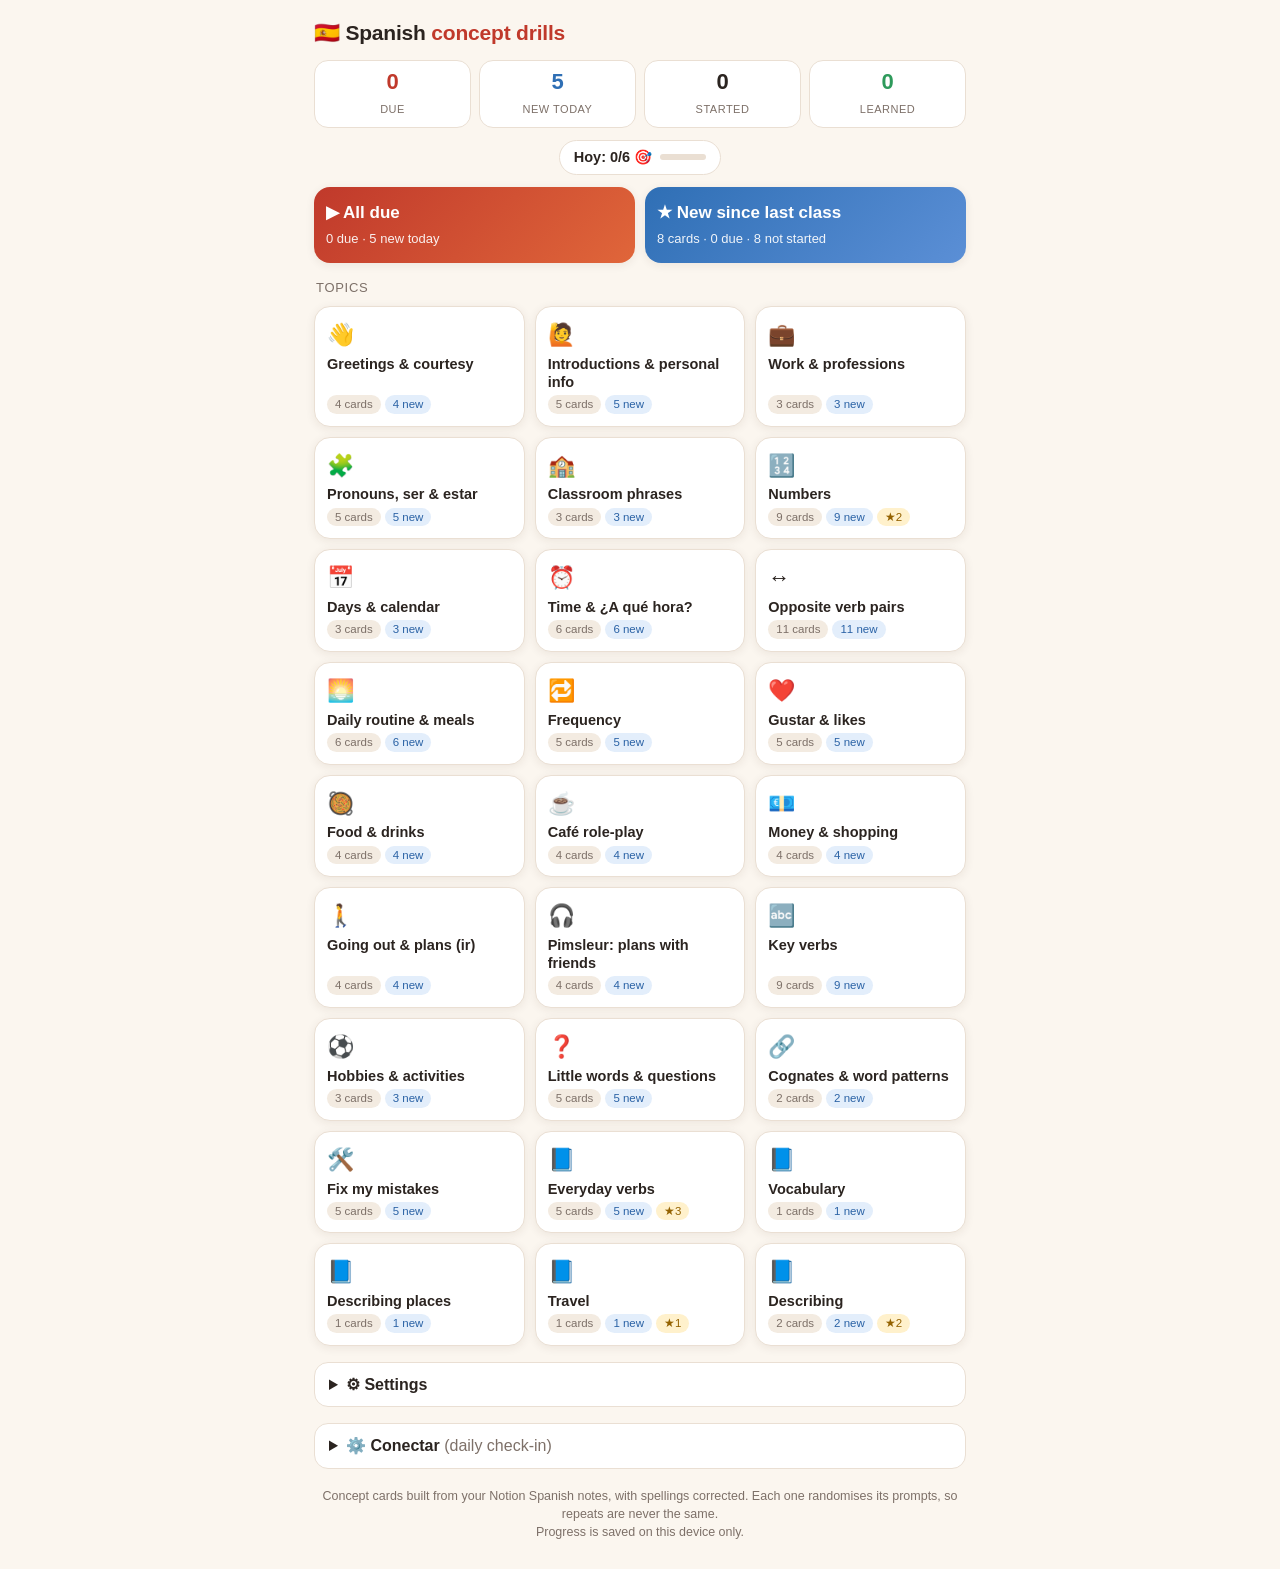
==== commit bbc5a5ad: "Add hundreds-thousands card" ====
--- a/index.html
+++ b/index.html
@@ -248,7 +248,7 @@
 
 <script>
 "use strict";
-const CONCEPTS = [{"id": "greet-hello", "topic": "Greetings & courtesy", "title": "Greetings for every situation", "instr": "Say it in Spanish.", "n": 6, "items": [{"p": "Hello!", "a": "¡Hola!"}, {"p": "Good morning", "a": "Buenos días"}, {"p": "Good afternoon (it's 3 pm)", "a": "Buenas tardes"}, {"p": "Good evening / good night (it's 9 pm)", "a": "Buenas noches"}, {"p": "How are you? (to a friend)", "a": "¿Cómo estás?", "alts": ["¿Qué tal?"], "tip": "tú form"}, {"p": "How are you? (to an older stranger, formal)", "a": "¿Cómo está usted?", "alts": ["¿Cómo está?"], "tip": "usted form: está, not estás"}, {"p": "How's it going?", "a": "¿Qué tal?"}, {"p": "I'm good", "a": "Estoy bien"}, {"p": "I'm not well", "a": "Estoy mal"}, {"p": "Nice to meet you", "a": "Mucho gusto", "alts": ["Encantado", "Encantada"], "tip": "Encantado if you're a man, encantada if you're a woman"}, {"p": "Welcome! (to a group)", "a": "¡Bienvenidos!"}, {"p": "What's up?", "a": "¿Qué pasa?"}], "title_es": "Saludos para cada situación", "instr_es": "Dilo en español."}, {"id": "greet-bye", "topic": "Greetings & courtesy", "title": "Saying goodbye", "instr": "Say it in Spanish.", "n": 5, "items": [{"p": "Goodbye", "a": "Adiós"}, {"p": "Bye", "a": "Chao", "tip": "Spelled chao in Spanish (not ciao)"}, {"p": "See you later", "a": "Hasta luego"}, {"p": "See you soon", "a": "Hasta pronto"}, {"p": "See you tomorrow", "a": "Hasta mañana"}, {"p": "See you at the hotel", "a": "Nos vemos en el hotel", "tip": "nos vemos = see you; nos vamos = we're leaving"}, {"p": "We're leaving", "a": "Nos vamos"}], "title_es": "Despedidas", "instr_es": "Dilo en español."}, {"id": "greet-polite", "topic": "Greetings & courtesy", "title": "Thanks, sorry & excuse me", "instr": "Say it in Spanish.", "n": 6, "items": [{"p": "Thank you very much", "a": "Muchas gracias"}, {"p": "You're welcome", "a": "De nada"}, {"p": "It's nothing", "a": "No es nada"}, {"p": "I'm very sorry", "a": "Lo siento mucho"}, {"p": "Excuse me (to get attention, formal)", "a": "Disculpe", "alts": ["Perdone"]}, {"p": "Excuse me (to get attention, informal)", "a": "Disculpa", "alts": ["Perdona"]}, {"p": "Excuse me (to get past someone)", "a": "Con permiso", "alts": ["Permiso"]}, {"p": "Sorry? / Pardon?", "a": "¿Perdón?", "alts": ["Perdón"]}, {"p": "Bless you! / Cheers!", "a": "¡Salud!"}, {"p": "Seriously?", "a": "¿En serio?"}, {"p": "It's fine / it's OK", "a": "Está bien", "alts": ["Vale"]}], "title_es": "Gracias, perdón y disculpe", "instr_es": "Dilo en español."}, {"id": "greet-dialogue", "topic": "Greetings & courtesy", "title": "Mini-dialogue: meeting people", "instr": "Translate the whole dialogue into Spanish.", "n": 6, "sets": [[{"p": "A: Hi! How's it going?", "a": "¡Hola! ¿Qué tal?"}, {"p": "B: Good, thanks. And you?", "a": "Bien, gracias. ¿Y tú?", "alts": ["Estoy bien, gracias. ¿Y tú?"]}, {"p": "A: I'm not well.", "a": "Estoy mal."}, {"p": "B: Seriously? I'm very sorry.", "a": "¿En serio? Lo siento mucho."}, {"p": "A: It's nothing. See you tomorrow!", "a": "No es nada. ¡Hasta mañana!"}], [{"p": "Good morning, how are you? (formal)", "a": "Buenos días, ¿cómo está usted?", "alts": ["Buenos días, ¿cómo está?"]}, {"p": "Very well, thank you. Nice to meet you.", "a": "Muy bien, gracias. Mucho gusto.", "alts": ["Muy bien, gracias. Encantado.", "Muy bien, gracias. Encantada."]}, {"p": "Excuse me (formal), where is the toilet?", "a": "Disculpe, ¿dónde está el baño?", "alts": ["Perdone, ¿dónde está el baño?"]}, {"p": "Over there.", "a": "Por allá."}, {"p": "Thank you very much!", "a": "¡Muchas gracias!"}, {"p": "You're welcome. See you later.", "a": "De nada. Hasta luego."}]], "title_es": "Minidiálogo: conocer gente", "instr_es": "Traduce todo el diálogo al español."}, {"id": "intro-self", "topic": "Introductions & personal info", "title": "Introduce yourself", "instr": "Answer each question about yourself in a full sentence. These are open answers, so check against the example yourself.", "n": 5, "items": [{"open": true, "pe": "What's your name?", "p": "¿Cómo te llamas?", "a": "Me llamo Joseph."}, {"open": true, "pe": "Where are you from?", "p": "¿De dónde eres?", "a": "Soy de Singapur. Soy singapurense.", "tip": "Nationalities are lowercase."}, {"open": true, "pe": "Where do you live?", "p": "¿Dónde vives?", "a": "Vivo en Singapur."}, {"open": true, "pe": "What do you do for work?", "p": "¿En qué trabajas?", "a": "Trabajo en finanzas."}, {"open": true, "pe": "What languages do you speak?", "p": "¿Qué lenguas hablas?", "a": "Hablo inglés, chino y un poco de español."}, {"open": true, "pe": "Why are you studying Spanish?", "p": "¿Por qué estudias español?", "a": "Estudio español porque quiero hablar con mis amigos."}, {"open": true, "pe": "What's your favourite food?", "p": "¿Cuál es tu comida favorita?", "a": "Mi comida favorita es la paella."}, {"open": true, "pe": "How old are you?", "p": "¿Cuántos años tienes?", "a": "Tengo ___ años.", "tip": "Age uses tener."}], "title_es": "Preséntate", "instr_es": "Responde a cada pregunta sobre ti con una frase completa. Son respuestas abiertas: compáralas tú mismo con el ejemplo."}, {"id": "intro-ask", "topic": "Introductions & personal info", "title": "Ask someone about themselves", "instr": "Ask the question in Spanish. Watch tú vs usted.", "n": 6, "items": [{"p": "What's your name? (tú)", "a": "¿Cómo te llamas?", "alts": ["¿Cuál es tu nombre?"]}, {"p": "Where are you from? (tú)", "a": "¿De dónde eres?"}, {"p": "Where are you from? (formal)", "a": "¿De dónde es usted?"}, {"p": "Are you from here? (formal)", "a": "¿Es usted de aquí?"}, {"p": "What's your surname?", "a": "¿Cuál es tu apellido?"}, {"p": "What's your nationality?", "a": "¿Cuál es tu nacionalidad?"}, {"p": "What languages do you speak?", "a": "¿Qué lenguas hablas?"}, {"p": "How old are you?", "a": "¿Cuántos años tienes?"}, {"p": "What's your favourite food?", "a": "¿Cuál es tu comida favorita?"}, {"p": "What are your names? (you all, Spain)", "a": "¿Cómo os llamáis?"}], "title_es": "Pregunta a alguien por su vida", "instr_es": "Haz la pregunta en español. Cuidado con tú y usted."}, {"id": "intro-others", "topic": "Introductions & personal info", "title": "Talk about other people", "instr": "Say it in Spanish.", "n": 6, "items": [{"p": "Her name is Ann", "a": "Ella se llama Ann"}, {"p": "What are their names?", "a": "¿Cómo se llaman ellos?", "alts": ["¿Cómo se llaman?"]}, {"p": "She lives in Tiong Bahru", "a": "Ella vive en Tiong Bahru"}, {"p": "She speaks English, Chinese and Malay", "a": "Ella habla inglés, chino y malayo", "tip": "hablo = I speak; habla = she speaks"}, {"p": "Are they from Argentina?", "a": "¿Ellos son de Argentina?", "alts": ["¿Son de Argentina?", "¿Son ellos de Argentina?"]}, {"p": "Where are they from?", "a": "¿De dónde son ellos?", "alts": ["¿De dónde son?"]}, {"p": "My dad is 47 years old", "a": "Mi papá tiene cuarenta y siete años", "alts": ["Mi papá tiene 47 años"], "tip": "papá (dad) ≠ papa (potato)"}, {"p": "We are Colombian", "a": "Somos colombianos"}, {"p": "We are Spanish", "a": "Somos españoles"}, {"p": "The children are good-looking", "a": "Los niños son guapos"}, {"p": "Our names are Jo and Juan", "a": "Nos llamamos Jo y Juan"}], "title_es": "Habla de otras personas", "instr_es": "Dilo en español."}, {"id": "intro-story", "topic": "Introductions & personal info", "title": "Your story in sentences", "instr": "Say it in Spanish.", "n": 5, "items": [{"p": "I'm learning Spanish because I want to visit Latin America", "a": "Estoy aprendiendo español porque quiero visitar Latinoamérica", "tip": "\"I am …-ing\" = estar + -ando/-iendo"}, {"p": "I study Spanish to talk with my friends", "a": "Estudio español para hablar con mis amigos", "tip": "para + infinitive = in order to"}, {"p": "I quit my job last year", "a": "Renuncié a mi trabajo el año pasado", "tip": "renunciar a"}, {"p": "I used to live in Singapore, but now I live in Spain", "a": "Solía vivir en Singapur, pero ahora vivo en España"}, {"p": "My Spanish isn't good", "a": "Mi español no es bueno"}, {"p": "I'm not from here", "a": "No soy de aquí"}, {"p": "I speak English, Chinese and a little Spanish", "a": "Hablo inglés, chino y un poco de español"}, {"p": "My favourite food is paella", "a": "Mi comida favorita es la paella"}], "title_es": "Tu historia en frases", "instr_es": "Dilo en español."}, {"id": "intro-contact", "topic": "Introductions & personal info", "title": "Personal details vocabulary", "instr": "Give the Spanish word, with its article.", "n": 5, "items": [{"p": "email", "a": "el correo electrónico", "alts": ["el correo"]}, {"p": "address", "a": "la dirección"}, {"p": "mobile number", "a": "el número de móvil", "alts": ["el móvil"]}, {"p": "city", "a": "la ciudad"}, {"p": "country", "a": "el país"}, {"p": "countries", "a": "los países"}, {"p": "surname", "a": "el apellido"}, {"p": "first name", "a": "el nombre"}, {"p": "age", "a": "la edad"}, {"p": "joseph@gmail.com (say it out loud)", "a": "joseph arroba gmail punto com", "tip": "@ = arroba, . = punto"}], "title_es": "Datos personales: vocabulario", "instr_es": "Escribe la palabra en español, con su artículo."}, {"id": "work-me", "topic": "Work & professions", "title": "Talk about your job", "instr": "Say it in Spanish.", "n": 5, "items": [{"p": "I work in finance", "a": "Trabajo en finanzas", "tip": "trabajo already means \"I work\", so no soy"}, {"p": "I work in an office", "a": "Trabajo en una oficina"}, {"p": "I work a lot", "a": "Trabajo mucho"}, {"p": "I work in investments", "a": "Trabajo en inversiones"}, {"p": "I work from 9 to 5", "a": "Trabajo de nueve a cinco"}, {"p": "I work Monday to Friday", "a": "Trabajo de lunes a viernes"}, {"p": "I'm not working at the moment", "a": "No estoy trabajando"}, {"p": "I'm a teacher (man)", "a": "Soy profesor", "tip": "No \"un\": Soy profesor"}], "title_es": "Habla de tu trabajo", "instr_es": "Dilo en español."}, {"id": "work-ask", "topic": "Work & professions", "title": "Ask about work", "instr": "Ask the question in Spanish (tú).", "n": 4, "items": [{"p": "What do you do for work?", "a": "¿En qué trabajas?", "alts": ["¿A qué te dedicas?"]}, {"p": "What's your profession?", "a": "¿Cuál es tu profesión?"}, {"p": "Where do you work?", "a": "¿Dónde trabajas?"}, {"p": "What do you do for a living?", "a": "¿A qué te dedicas?", "alts": ["¿En qué trabajas?"]}, {"p": "What time do you work?", "a": "¿A qué hora trabajas?"}, {"p": "What do you do?", "a": "¿Qué haces?"}], "title_es": "Pregunta por el trabajo", "instr_es": "Haz la pregunta en español (tú)."}, {"id": "work-others", "topic": "Work & professions", "title": "Other people's jobs", "instr": "Say it in Spanish.", "n": 5, "items": [{"p": "She's a social worker", "a": "Ella es trabajadora social", "alts": ["Es trabajadora social"]}, {"p": "She works for the government", "a": "Ella trabaja en el gobierno", "alts": ["Trabaja en el gobierno"]}, {"p": "He's a police officer", "a": "Él es policía", "alts": ["Es policía"]}, {"p": "She's an actress", "a": "Ella es actriz", "alts": ["Es actriz"]}, {"p": "He's a teacher", "a": "Él es profesor", "alts": ["Es profesor"]}, {"p": "She's a teacher", "a": "Ella es profesora", "alts": ["Es profesora"]}, {"p": "I'm a homemaker", "a": "Soy ama de casa"}, {"p": "I work in finance (I'm a financier)", "a": "Soy financiero"}], "tip": "With ser + profession, no article: Es profesor, not Es un profesor.", "title_es": "El trabajo de otras personas", "instr_es": "Dilo en español."}, {"id": "serestar-gap", "topic": "Pronouns, ser & estar", "title": "ser or estar? Fill the gap", "instr": "Type just the missing verb.", "n": 6, "items": [{"pe": "He's not here.", "p": "Él no ___ aquí.", "a": "está", "tip": "location → estar"}, {"pe": "You're from Mexico (formal).", "p": "Usted ___ de México.", "a": "es", "tip": "origin → ser"}, {"pe": "Where is the Fernández hotel?", "p": "¿Dónde ___ el hotel Fernández?", "a": "está", "tip": "location → estar"}, {"pe": "We are Spanish.", "p": "Nosotros ___ españoles.", "a": "somos", "tip": "nationality → ser"}, {"pe": "This coffee is cold (right now).", "p": "Este café ___ frío. (ahora)", "a": "está", "tip": "temporary state → estar"}, {"pe": "It's important.", "p": "___ importante.", "a": "Es"}, {"pe": "I'm eating my dinner.", "p": "___ comiendo mi cena.", "a": "Estoy", "tip": "-ando/-iendo → estar"}, {"pe": "My Spanish isn't good.", "p": "Mi español no ___ bueno.", "a": "es"}, {"pe": "I'm a teacher.", "p": "Yo ___ profesor.", "a": "soy", "tip": "profession → ser"}, {"pe": "It tastes very good! (the food, right now)", "p": "¡___ muy buena! (la comida, ahora)", "a": "Está", "tip": "how it is right now → estar"}, {"pe": "They're from Argentina.", "p": "Ellos ___ de Argentina.", "a": "son"}, {"pe": "My wife is here with us.", "p": "Mi esposa ___ aquí con nosotros.", "a": "está"}, {"pe": "It's three in the afternoon.", "p": "___ las tres de la tarde.", "a": "Son", "tip": "clock time → ser"}, {"pe": "How are you? (tú)", "p": "¿Cómo ___? (tú)", "a": "estás"}, {"pe": "You're incredible.", "p": "Tú ___ increíble.", "a": "eres"}], "title_es": "¿Ser o estar? Completa el hueco", "instr_es": "Escribe solo el verbo que falta."}, {"id": "pronouns", "topic": "Pronouns, ser & estar", "title": "Pronouns & possessives", "instr": "Say it in Spanish.", "n": 6, "items": [{"p": "I / you / he / she", "a": "yo / tú / él / ella"}, {"p": "we (mixed group) / we (all women)", "a": "nosotros / nosotras"}, {"p": "you all (Spain) / you all (Latin America)", "a": "vosotros / ustedes"}, {"p": "they (men or mixed) / they (all women)", "a": "ellos / ellas"}, {"p": "my house", "a": "mi casa", "tip": "mi = my; me = me"}, {"p": "your eyes (tú)", "a": "tus ojos"}, {"p": "his friend", "a": "su amigo"}, {"p": "I like your house (tú)", "a": "Me gusta tu casa", "tip": "tu (no accent) = your"}, {"p": "You are incredible (tú)", "a": "Tú eres increíble", "tip": "tú (accent) = you"}, {"p": "I love you (deep, romantic)", "a": "Te amo"}, {"p": "I love you (family, friends)", "a": "Te quiero"}], "title_es": "Pronombres y posesivos", "instr_es": "Dilo en español."}, {"id": "person-grid", "topic": "Pronouns, ser & estar", "title": "One person, four words: pronoun, ser, my/your, myself", "title_es": "Una persona, cuatro palabras: pronombre, ser, posesivo, reflexivo", "instr": "Say it in Spanish. Keep the person straight: pronoun, ser form, possessive and reflexive pronoun all have to match.", "instr_es": "Dilo en español. El pronombre, el verbo ser, el posesivo y el reflexivo tienen que coincidir.", "n": 6, "items": [{"p": "I: pronoun, ser, my, myself", "a": "yo, soy, mi, me"}, {"p": "you (tú): pronoun, ser, your, yourself", "a": "tú, eres, tu, te", "tip": "tú (accent) = you; tu (no accent) = your"}, {"p": "she: pronoun, ser, her, herself", "a": "ella, es, su, se"}, {"p": "we: pronoun, ser, our, ourselves", "a": "nosotros, somos, nuestro, nos"}, {"p": "you all (Spain): pronoun, ser, your, yourselves", "a": "vosotros, sois, vuestro, os"}, {"p": "they: pronoun, ser, their, themselves", "a": "ellos, son, su, se"}, {"p": "I'm Joseph and my house is big. I get up at seven.", "a": "Soy Joseph y mi casa es grande. Me levanto a las siete.", "tip": "mi = my; me = myself"}, {"p": "You (tú) are tall and your brother too. You shower every morning.", "a": "Eres alto y tu hermano también. Te duchas todas las mañanas."}, {"p": "We are friends; our class is on Tuesday. We get up early.", "a": "Somos amigos; nuestra clase es el martes. Nos levantamos temprano.", "tip": "nuestro → nuestra with clase"}, {"p": "You all (Spain) are students. What time do you get up every day?", "a": "Sois estudiantes. ¿A qué hora os levantáis todos los días?"}, {"p": "They are from Spain; their house is in Madrid. They shower in the morning.", "a": "Son de España; su casa está en Madrid. Se duchan por la mañana."}, {"p": "She is my teacher. She washes her hands.", "a": "Es mi profesora. Se lava las manos.", "tip": "with reflexives: las manos, not sus manos"}, {"p": "You all (Spain) shower in the morning", "a": "Vosotros os ducháis por la mañana", "alts": ["Os ducháis por la mañana"]}]}, {"id": "articles", "topic": "Pronouns, ser & estar", "title": "el, la, los, las", "instr": "Type the article and the noun.", "n": 7, "items": [{"pe": "the meeting", "p": "___ reunión", "a": "la reunión", "tip": "-ión words are feminine"}, {"pe": "the day", "p": "___ día", "a": "el día", "tip": "masculine even though it ends in -a"}, {"pe": "the bar", "p": "___ bar", "a": "el bar"}, {"pe": "the things", "p": "___ cosas", "a": "las cosas"}, {"pe": "the water", "p": "___ agua", "a": "el agua", "tip": "feminine, but el because of the stressed a-"}, {"pe": "the city", "p": "___ ciudad", "a": "la ciudad", "tip": "-dad words are feminine"}, {"pe": "the dogs", "p": "___ perros", "a": "los perros"}, {"pe": "the glasses", "p": "___ gafas", "a": "las gafas"}, {"pe": "the coffee", "p": "___ café", "a": "el café"}, {"pe": "the beer", "p": "___ cerveza", "a": "la cerveza"}, {"pe": "the countries", "p": "___ países", "a": "los países"}, {"pe": "the address", "p": "___ dirección", "a": "la dirección"}, {"pe": "the hotel", "p": "___ hotel", "a": "el hotel"}, {"pe": "the week", "p": "___ semana", "a": "la semana"}], "title_es": "el, la, los, las", "instr_es": "Escribe el artículo y el sustantivo."}, {"id": "hay-esta", "topic": "Pronouns, ser & estar", "title": "hay vs está; this & these", "instr": "Say it in Spanish.", "n": 5, "items": [{"p": "Is there a hotel here?", "a": "¿Hay un hotel aquí?", "tip": "Is there…? = ¿Hay…?"}, {"p": "Where is the hotel?", "a": "¿Dónde está el hotel?"}, {"p": "There are ten here", "a": "Hay diez aquí"}, {"p": "It's here", "a": "Está aquí"}, {"p": "There's time today", "a": "Hay tiempo hoy"}, {"p": "What is this?", "a": "¿Qué es esto?"}, {"p": "I want this guitar", "a": "Quiero esta guitarra", "tip": "esta (no accent) = this (fem.)"}, {"p": "Is there time?", "a": "¿Hay tiempo?", "tip": "hay sounds like \"ai\""}, {"p": "There's very good food there", "a": "Hay muy buena comida allí"}], "title_es": "Hay o está; esto y esta", "instr_es": "Dilo en español."}, {"id": "class-survival", "topic": "Classroom phrases", "title": "Survival phrases in class", "instr": "Say it in Spanish.", "n": 6, "items": [{"p": "How do you say \"window\" in Spanish?", "a": "¿Cómo se dice \"window\" en español?", "tip": "se dice, not se dices"}, {"p": "How do you spell it?", "a": "¿Cómo se escribe?"}, {"p": "Sorry, can you repeat?", "a": "Perdón, ¿puedes repetir?"}, {"p": "What does \"vuelo\" mean?", "a": "¿Qué significa \"vuelo\"?"}, {"p": "I don't understand", "a": "No entiendo", "alts": ["No comprendo"]}, {"p": "I have a question", "a": "Tengo una pregunta"}, {"p": "You speak very fast", "a": "Hablas muy rápido"}, {"p": "Can you speak more slowly?", "a": "¿Puedes hablar más despacio?", "tip": "after puedes, use the infinitive"}, {"p": "Do you understand?", "a": "¿Entiendes?"}, {"p": "I don't know", "a": "No sé"}], "title_es": "Frases para sobrevivir en clase", "instr_es": "Dilo en español."}, {"id": "class-instructions", "topic": "Classroom phrases", "title": "Workbook instructions", "instr": "Give the infinitive (or noun).", "n": 6, "items": [{"p": "to read", "a": "leer"}, {"p": "to write", "a": "escribir"}, {"p": "to listen", "a": "escuchar"}, {"p": "to repeat", "a": "repetir"}, {"p": "to complete", "a": "completar"}, {"p": "to answer", "a": "contestar"}, {"p": "to underline", "a": "subrayar"}, {"p": "to match", "a": "relacionar"}, {"p": "to mark / tick", "a": "marcar"}, {"p": "page", "a": "la página"}, {"p": "the alphabet", "a": "el abecedario"}], "title_es": "Instrucciones del libro de ejercicios", "instr_es": "Escribe el infinitivo (o el sustantivo)."}, {"id": "class-teacher", "topic": "Classroom phrases", "title": "Talking to your teacher", "instr": "Say it in Spanish.", "n": 5, "items": [{"p": "My Spanish isn't good", "a": "Mi español no es bueno"}, {"p": "I'm learning Spanish", "a": "Estoy aprendiendo español"}, {"p": "I want to try", "a": "Quiero intentar"}, {"p": "I try", "a": "Intento"}, {"p": "Not me", "a": "Yo no"}, {"p": "Of course", "a": "Claro"}, {"p": "I'm going to try", "a": "Voy a intentar"}, {"p": "Why not?", "a": "¿Por qué no?"}], "title_es": "Hablar con tu profesor", "instr_es": "Dilo en español."}, {"id": "num-1-20", "topic": "Numbers", "title": "Numbers 1–20", "instr": "Write each number in Spanish words. You get a new set every time.", "n": 8, "gen": "num", "args": {"mode": "1-20"}, "tip": "16–19 are one word: dieciséis, diecisiete, dieciocho, diecinueve.", "title_es": "Los números del 1 al 20", "instr_es": "Escribe cada número en letras. Cada vez te sale una serie nueva."}, {"id": "num-tens", "topic": "Numbers", "title": "Tens up to 100", "instr": "Write each number in words.", "n": 6, "gen": "num", "args": {"mode": "tens"}, "tip": "70 setenta and 60 sesenta are easy to mix up. 100 = cien.", "title_es": "Las decenas hasta el 100", "instr_es": "Escribe cada número en letras."}, {"id": "num-21-99", "topic": "Numbers", "title": "Compound numbers 21–99", "instr": "Write each number in words.", "n": 6, "gen": "num", "args": {"mode": "21-99"}, "tip": "21–29 are one word (veintiuno, veintidós, veintitrés…). From 31 on, use y with no hyphens: treinta y uno.", "title_es": "Números compuestos del 21 al 99", "instr_es": "Escribe cada número en letras."}, {"id": "num-1-100", "topic": "Numbers", "title": "Spell out numbers 1–100", "instr": "Mixed challenge with plenty of tricky ones. A fresh set every time.", "n": 8, "gen": "num", "args": {"mode": "mix"}, "tip": "Accents: dieciséis, veintidós, veintitrés, veintiséis.", "title_es": "Escribe los números del 1 al 100", "instr_es": "Reto mixto con muchos números difíciles. Una serie nueva cada vez."}, {"id": "num-hundreds", "topic": "Numbers", "title": "Big numbers 100–999", "instr": "Write each number in words.", "n": 5, "gen": "num", "args": {"mode": "hundreds"}, "tip": "100 = cien, but 101–199 = ciento…. Irregulars: quinientos (500), setecientos (700), novecientos (900).", "title_es": "Números grandes del 100 al 999", "instr_es": "Escribe cada número en letras."}, {"id": "num-nouns", "topic": "Numbers", "title": "Numbers with nouns: minutes, ages, things", "instr": "Say it in Spanish.", "n": 6, "gen": "numnoun", "args": {}, "tip": "If it ends in 1: un before a masculine noun (veintiún minutos), una before a feminine one (veintiuna cervezas).", "title_es": "Números con sustantivos: minutos, edades, cosas", "instr_es": "Dilo en español."}, {"id": "num-prices", "topic": "Numbers", "title": "Prices", "instr": "Say it in Spanish.", "n": 5, "gen": "prices", "args": {"mode": "cuesta"}, "tip": "It costs = cuesta; they cost = cuestan.", "title_es": "Precios", "instr_es": "Dilo en español."}, {"id": "days-week", "topic": "Days & calendar", "title": "Days of the week", "instr": "Say it in Spanish. Days are lowercase.", "n": 7, "items": [{"p": "Monday", "a": "lunes"}, {"p": "Tuesday", "a": "martes"}, {"p": "Wednesday", "a": "miércoles"}, {"p": "Thursday", "a": "jueves"}, {"p": "Friday", "a": "viernes"}, {"p": "Saturday", "a": "sábado"}, {"p": "Sunday", "a": "domingo"}, {"p": "The day after Monday", "a": "martes"}, {"p": "The day after Tuesday", "a": "miércoles"}, {"p": "The day after Wednesday", "a": "jueves"}, {"p": "The day after Thursday", "a": "viernes"}, {"p": "The day before Sunday", "a": "sábado"}, {"p": "The day before Monday", "a": "domingo"}, {"p": "The day before Friday", "a": "jueves"}], "title_es": "Los días de la semana", "instr_es": "Dilo en español. Los días se escriben en minúscula."}, {"id": "days-phrases", "topic": "Days & calendar", "title": "Calendar phrases", "instr": "Say it in Spanish.", "n": 6, "items": [{"p": "on Mondays", "a": "los lunes"}, {"p": "Monday to Friday", "a": "de lunes a viernes"}, {"p": "the weekend", "a": "el fin de semana"}, {"p": "on weekdays", "a": "entre semana"}, {"p": "Today is Tuesday", "a": "Hoy es martes"}, {"p": "tomorrow", "a": "mañana"}, {"p": "every day", "a": "todos los días", "tip": "el día is masculine"}, {"p": "the week / the month / the year", "a": "la semana / el mes / el año"}, {"p": "the months", "a": "los meses"}, {"p": "See you tomorrow", "a": "Hasta mañana"}], "title_es": "Expresiones del calendario", "instr_es": "Dilo en español."}, {"id": "days-myweek", "topic": "Days & calendar", "title": "Your week", "instr": "Say it in Spanish.", "n": 5, "items": [{"p": "I have Spanish class on Tuesdays and Thursdays", "a": "Tengo clase de español los martes y los jueves", "alts": ["Tengo clase de español los martes y jueves"]}, {"p": "The class is from 7 to 10 pm", "a": "La clase es de siete a diez de la noche"}, {"p": "I work Monday to Friday", "a": "Trabajo de lunes a viernes"}, {"p": "On the weekend I play sports", "a": "El fin de semana practico deportes"}, {"p": "Today is Sunday and tomorrow is Monday", "a": "Hoy es domingo y mañana es lunes"}, {"p": "On Saturdays I go to the bakery", "a": "Los sábados voy a la panadería"}, {"p": "On weekdays I work a lot", "a": "Entre semana trabajo mucho"}], "title_es": "Tu semana", "instr_es": "Dilo en español."}, {"id": "time-clock", "topic": "Time & ¿A qué hora?", "title": "What time is it?", "instr": "Say each time as a full sentence (Es la… / Son las…). A fresh set every time.", "n": 6, "gen": "clock", "args": {"mode": "es"}, "tip": "Up to :30 use y (y cuarto, y media). After :30 use menos with the next hour (las siete menos veinte = 6:40). Es la una; son las dos, tres…", "title_es": "¿Qué hora es?", "instr_es": "Di cada hora con una frase completa (Es la… / Son las…). Una serie nueva cada vez."}, {"id": "time-at", "topic": "Time & ¿A qué hora?", "title": "At what time? (a las…)", "instr": "Say “at …” in Spanish.", "n": 6, "gen": "clock", "args": {"mode": "a"}, "tip": "a la una, but a las dos / a las tres…. Use de la mañana / de la tarde / de la noche.", "title_es": "¿A qué hora? (a las…)", "instr_es": "Di «a las…» en español."}, {"id": "time-questions", "topic": "Time & ¿A qué hora?", "title": "¿A qué hora…? questions", "instr": "Ask the question in Spanish.", "n": 6, "items": [{"p": "What time does the supermarket open?", "a": "¿A qué hora abre el supermercado?"}, {"p": "What time does the supermarket close?", "a": "¿A qué hora cierra el supermercado?"}, {"p": "What time does the work meeting start?", "a": "¿A qué hora empieza la reunión de trabajo?", "tip": "la reunión (feminine)"}, {"p": "What time does the meeting end?", "a": "¿A qué hora termina la reunión?"}, {"p": "What time does the bus leave?", "a": "¿A qué hora sale el bus?"}, {"p": "What time does the flight arrive?", "a": "¿A qué hora llega el vuelo?", "tip": "vuelo = flight; plane = avión"}, {"p": "What time do you work?", "a": "¿A qué hora trabajas?"}, {"p": "What time do you get up?", "a": "¿A qué hora te levantas?"}, {"p": "What time do you eat lunch?", "a": "¿A qué hora comes?"}, {"p": "What time does the high-speed train leave?", "a": "¿A qué hora sale el tren AVE?", "alts": ["¿A qué hora sale el AVE?"]}], "title_es": "Preguntas con ¿A qué hora…?", "instr_es": "Haz la pregunta en español."}, {"id": "time-answers", "topic": "Time & ¿A qué hora?", "title": "Opening, closing & departure times", "instr": "Say it in Spanish.", "n": 5, "items": [{"p": "The supermarket opens at 8 am", "a": "El supermercado abre a las ocho de la mañana"}, {"p": "The supermarket closes at 10 pm", "a": "El supermercado cierra a las diez de la noche"}, {"p": "The meeting starts at 9:15", "a": "La reunión empieza a las nueve y cuarto", "alts": ["La reunión empieza a las nueve y quince"]}, {"p": "The meeting ends at 11:30", "a": "La reunión termina a las once y media", "alts": ["La reunión termina a las once y treinta"]}, {"p": "The bus leaves at 6:40", "a": "El bus sale a las siete menos veinte", "alts": ["El bus sale a las seis y cuarenta"]}, {"p": "The flight arrives at 1 pm", "a": "El vuelo llega a la una de la tarde"}, {"p": "I get up at 8", "a": "Me levanto a las ocho"}, {"p": "I eat lunch at 1 pm", "a": "Como a la una de la tarde"}], "title_es": "Horarios: abrir, cerrar, salir y llegar", "instr_es": "Dilo en español."}, {"id": "time-early-late", "topic": "Time & ¿A qué hora?", "title": "Early, late & how long", "instr": "Say it in Spanish.", "n": 6, "items": [{"p": "It's early", "a": "Es temprano"}, {"p": "It's very early", "a": "Es muy temprano"}, {"p": "It's late and I'm sleepy", "a": "Es tarde y tengo sueño"}, {"p": "It's not late", "a": "No es tarde"}, {"p": "Not now, later", "a": "Ahora no, más tarde"}, {"p": "I want to talk later", "a": "Quiero hablar más tarde"}, {"p": "How much time do you (all) have?", "a": "¿Cuánto tiempo tenéis?", "tip": "cuánto = how much; cuándo = when"}, {"p": "We have an hour", "a": "Tenemos una hora"}, {"p": "Do we have time?", "a": "¿Tenemos tiempo?"}, {"p": "an hour and a half", "a": "una hora y media"}, {"p": "It's too long (too much time)", "a": "Es demasiado tiempo"}, {"p": "in twenty-one minutes", "a": "en veintiún minutos"}, {"p": "Only fifteen minutes", "a": "Solo quince minutos"}, {"p": "If there's no time", "a": "Si no hay tiempo"}], "title_es": "Temprano, tarde y cuánto tiempo", "instr_es": "Dilo en español."}, {"id": "time-day-parts", "topic": "Time & ¿A qué hora?", "title": "Parts of the day", "instr": "Say it in Spanish.", "n": 5, "items": [{"p": "in the morning", "a": "por la mañana"}, {"p": "in the afternoon", "a": "por la tarde"}, {"p": "at night", "a": "por la noche"}, {"p": "noon", "a": "el mediodía"}, {"p": "midnight", "a": "la medianoche"}, {"p": "now", "a": "ahora"}, {"p": "It's 3 pm", "a": "Son las tres de la tarde"}, {"p": "It's one o'clock", "a": "Es la una"}, {"p": "It's 6 pm", "a": "Son las seis de la tarde"}], "title_es": "Las partes del día", "instr_es": "Dilo en español."}, {"id": "opp-open-close", "topic": "Opposite verb pairs", "title": "Opening hours: abrir / cerrar", "instr": "Say when each place opens and closes (or doesn't).", "n": 5, "tip": "abrir is regular (abre); cerrar changes e → ie (cierra, cierran). a la una, but a las dos…", "items": [{"pe": "The bank opens at 9 and closes at 5", "p": "el banco · 9:00 → 17:00", "a": "El banco abre a las nueve y cierra a las cinco", "alts": ["El banco abre a las nueve y cierra a las cinco de la tarde"]}, {"pe": "The supermarket opens at 7 and closes at 11", "p": "el supermercado · 7:00 → 23:00", "a": "El supermercado abre a las siete y cierra a las once", "alts": ["El supermercado abre a las siete y cierra a las once de la noche"]}, {"pe": "The museum opens at 10 and closes at 6", "p": "el museo · 10:00 → 18:00", "a": "El museo abre a las diez y cierra a las seis", "alts": ["El museo abre a las diez y cierra a las seis de la tarde"]}, {"pe": "The pharmacy opens at 9:30 and closes at 9", "p": "la farmacia · 9:30 → 21:00", "a": "La farmacia abre a las nueve y media y cierra a las nueve", "alts": ["La farmacia abre a las nueve y media y cierra a las nueve de la noche"]}, {"pe": "The restaurant opens at 1 and closes at 4", "p": "el restaurante · 13:00 → 16:00", "a": "El restaurante abre a la una y cierra a las cuatro", "alts": ["El restaurante abre a la una y cierra a las cuatro de la tarde"], "tip": "a la una (singular)"}, {"pe": "Banks close on Sundays", "p": "los bancos · los domingos (cerrar)", "a": "Los bancos cierran los domingos", "tip": "cierran: plural, still e → ie"}, {"pe": "The library doesn't open on Mondays", "p": "la biblioteca · los lunes (no abrir)", "a": "La biblioteca no abre los lunes"}, {"pe": "The shops open at 10 and close at 10 pm", "p": "las tiendas · 10:00 → 22:00", "a": "Las tiendas abren a las diez y cierran a las diez de la noche", "alts": ["Las tiendas abren a las diez y cierran a las diez"]}], "title_es": "Horarios: abrir y cerrar", "instr_es": "Di a qué hora abre y cierra cada sitio."}, {"id": "opp-leave-arrive", "topic": "Opposite verb pairs", "title": "Who leaves, who arrives: salir / llegar", "instr": "Make a sentence for each person.", "n": 6, "tip": "salir: salgo (yo) is irregular, the rest are regular (sales, sale, salimos…). salir de = leave a place; llegar a = arrive at.", "items": [{"pe": "I leave at 8", "p": "(yo) salir · 8:00", "a": "Salgo a las ocho", "alts": ["Yo salgo a las ocho"], "tip": "salgo, not salo"}, {"pe": "My sister leaves at 7", "p": "mi hermana · salir · 7:00", "a": "Mi hermana sale a las siete"}, {"pe": "We arrive late", "p": "nosotros · llegar · tarde", "a": "Llegamos tarde", "alts": ["Nosotros llegamos tarde"]}, {"pe": "What time do you arrive?", "p": "(tú) llegar · ¿a qué hora?", "a": "¿A qué hora llegas?"}, {"pe": "They leave home at 9", "p": "ellos · salir de casa · 9:00", "a": "Salen de casa a las nueve", "alts": ["Ellos salen de casa a las nueve"]}, {"pe": "I arrive at the office at 9:30", "p": "(yo) llegar a la oficina · 9:30", "a": "Llego a la oficina a las nueve y media", "alts": ["Llego a la oficina a las nueve y treinta"]}, {"pe": "Are you (all) going out tonight?", "p": "vosotros · salir · esta noche", "a": "¿Salís esta noche?", "alts": ["¿Vosotros salís esta noche?"], "tip": "Spain: vosotros salís. Latin America: ¿Ustedes salen esta noche?"}, {"pe": "The train arrives at 2:15", "p": "el tren · llegar · 14:15", "a": "El tren llega a las dos y cuarto", "alts": ["El tren llega a las dos y quince", "El tren llega a las dos y cuarto de la tarde"]}, {"pe": "I leave work at 6", "p": "(yo) salir del trabajo · 18:00", "a": "Salgo del trabajo a las seis", "alts": ["Salgo del trabajo a las seis de la tarde"], "tip": "de + el = del"}], "title_es": "¿Quién sale y quién llega? salir y llegar", "instr_es": "Haz una frase para cada persona."}, {"id": "opp-transport", "topic": "Opposite verb pairs", "title": "Timetables: what time does it leave / arrive?", "instr": "Ask or answer about each timetable.", "n": 6, "tip": "Use el bus as the default. Regional: Spain el autobús, Mexico el camión, Argentina el colectivo. Questions take an accent: ¿A qué hora…? (qué).", "items": [{"pe": "What time does the bus leave?", "p": "¿el bus? · salir", "a": "¿A qué hora sale el bus?", "alts": ["¿A qué hora sale el autobús?"], "tip": "qué takes an accent in questions"}, {"pe": "What time does the train arrive?", "p": "¿el tren? · llegar", "a": "¿A qué hora llega el tren?"}, {"pe": "What time does the flight to Madrid leave?", "p": "¿el vuelo a Madrid? · salir", "a": "¿A qué hora sale el vuelo a Madrid?"}, {"pe": "What time does the bus arrive? (Spain)", "p": "¿el autobús? · llegar", "a": "¿A qué hora llega el autobús?", "alts": ["¿A qué hora llega el bus?"], "tip": "el autobús: the usual word in Spain"}, {"pe": "The bus leaves at 7:15 and arrives at 7:50", "p": "el bus · 7:15 → 7:50", "a": "El bus sale a las siete y cuarto y llega a las ocho menos diez", "alts": ["El bus sale a las siete y quince y llega a las siete y cincuenta"]}, {"pe": "The train leaves at 10:30 and arrives at 12:45", "p": "el tren · 10:30 → 12:45", "a": "El tren sale a las diez y media y llega a la una menos cuarto", "alts": ["El tren sale a las diez y treinta y llega a las doce y cuarenta y cinco", "El tren sale a las diez y media y llega a las doce y cuarenta y cinco"]}, {"pe": "The flight leaves at 1:05 and arrives at 3:20", "p": "el vuelo · 13:05 → 15:20", "a": "El vuelo sale a la una y cinco y llega a las tres y veinte", "alts": ["El vuelo sale a la una y cinco de la tarde y llega a las tres y veinte de la tarde"], "tip": "a la una (singular), a las tres"}, {"pe": "The bus leaves at 9:40 pm and arrives at 10:10", "p": "el bus · 21:40 → 22:10", "a": "El bus sale a las diez menos veinte y llega a las diez y diez", "alts": ["El bus sale a las nueve y cuarenta y llega a las diez y diez", "El bus sale a las diez menos veinte de la noche y llega a las diez y diez de la noche"]}, {"pe": "The last train leaves at 11:55 pm", "p": "el último tren · salir · 23:55", "a": "El último tren sale a las doce menos cinco", "alts": ["El último tren sale a las once y cincuenta y cinco", "El último tren sale a las doce menos cinco de la noche"]}, {"pe": "The bus is arriving 10 minutes late", "p": "el bus · llegar tarde · 10 minutos", "a": "El bus llega diez minutos tarde", "alts": ["El bus llega con diez minutos de retraso"], "tip": "con retraso = delayed (Spain)"}, {"pe": "Which bus do you take?", "p": "¿(tú) qué bus tomar?", "a": "¿Qué bus tomas?", "alts": ["¿Qué bus coges?"], "tip": "Spain often says coger el bus; in Latin America use tomar (coger is vulgar there)"}], "title_es": "Horarios de transporte: ¿a qué hora sale / llega?", "instr_es": "Pregunta o responde sobre cada horario."}, {"id": "opp-start-end", "topic": "Opposite verb pairs", "title": "Start & finish: empezar / terminar", "instr": "Ask or say it in Spanish.", "n": 6, "tip": "empezar changes e → ie (empieza, empiezo) except nosotros/vosotros (empezamos). The infinitive is terminar (not terminas).", "items": [{"pe": "What time does the class start?", "p": "¿la clase? · empezar", "a": "¿A qué hora empieza la clase?"}, {"pe": "What time does the film end?", "p": "¿la película? · terminar", "a": "¿A qué hora termina la película?"}, {"pe": "The class starts at 7 and ends at 10", "p": "la clase · 19:00 → 22:00", "a": "La clase empieza a las siete y termina a las diez", "alts": ["La clase empieza a las siete de la tarde y termina a las diez de la noche"]}, {"pe": "I start work at 9", "p": "(yo) empezar a trabajar · 9:00", "a": "Empiezo a trabajar a las nueve", "alts": ["Empiezo a trabajar a las nueve de la mañana"], "tip": "empezar a + infinitive"}, {"pe": "We start tomorrow", "p": "nosotros · empezar · mañana", "a": "Empezamos mañana", "tip": "No stem change for nosotros: empezamos, not empiezamos"}, {"pe": "What time do you finish work?", "p": "(tú) terminar de trabajar · ¿a qué hora?", "a": "¿A qué hora terminas de trabajar?", "alts": ["¿A qué hora terminas el trabajo?"], "tip": "terminar de + infinitive = finish doing"}, {"pe": "The concert starts at 9 pm", "p": "el concierto · 21:00 · empezar", "a": "El concierto empieza a las nueve de la noche", "alts": ["El concierto empieza a las nueve"]}, {"pe": "The holidays end on Monday", "p": "las vacaciones · terminar · el lunes", "a": "Las vacaciones terminan el lunes"}], "title_es": "Empezar y terminar", "instr_es": "Pregunta o dilo en español."}, {"id": "opp-go-return", "topic": "Opposite verb pairs", "title": "Coming & going: entrar / salir, ir / volver", "instr": "Make a sentence for each prompt.", "n": 6, "tip": "volver changes o → ue (vuelvo, vuelve) except nosotros/vosotros (volvemos). ir is irregular: voy, vas, va…", "items": [{"pe": "I go into the shop", "p": "(yo) entrar · la tienda", "a": "Entro en la tienda", "alts": ["Entro a la tienda"], "tip": "Spain usually says entrar en; Latin America entrar a. Both are correct (RAE)"}, {"pe": "I come out of the metro", "p": "(yo) salir · el metro", "a": "Salgo del metro", "tip": "de + el = del"}, {"pe": "I go back home at 11", "p": "(yo) volver a casa · 23:00", "a": "Vuelvo a casa a las once", "alts": ["Vuelvo a casa a las once de la noche"], "tip": "vuelvo: o → ue"}, {"pe": "We come back on Sunday", "p": "nosotros · volver · el domingo", "a": "Volvemos el domingo", "tip": "nosotros keeps the o: volvemos, not vuelvemos"}, {"pe": "My friend goes to Madrid and comes back on Friday", "p": "mi amigo · ir a Madrid · volver el viernes", "a": "Mi amigo va a Madrid y vuelve el viernes"}, {"pe": "Are you coming back late?", "p": "(tú) volver · tarde", "a": "¿Vuelves tarde?"}, {"pe": "They come in through the door", "p": "ellos · entrar · por la puerta", "a": "Entran por la puerta"}, {"pe": "I go to work by metro", "p": "(yo) ir al trabajo · en metro", "a": "Voy al trabajo en metro"}, {"pe": "When are you (all) coming back?", "p": "¿(vosotros) volver · cuándo?", "a": "¿Cuándo volvéis?", "alts": ["¿Cuándo vuelven?"], "tip": "Spain: volvéis; Latin America: ustedes vuelven"}], "title_es": "Entrar y salir, ir y volver", "instr_es": "Haz una frase para cada pista."}, {"id": "opp-flip", "topic": "Opposite verb pairs", "title": "Say the opposite", "instr": "Flip the verb to its opposite. Keep the same person.", "n": 6, "items": [{"pe": "I open the door → I close the door", "p": "Abro la puerta.", "a": "Cierro la puerta"}, {"pe": "The shop closes at 8 → opens at 8", "p": "La tienda cierra a las ocho.", "a": "La tienda abre a las ocho"}, {"pe": "The film starts late → ends late", "p": "La película empieza tarde.", "a": "La película termina tarde"}, {"pe": "We arrive at 6 → we leave at 6", "p": "Llegamos a las seis.", "a": "Salimos a las seis"}, {"pe": "They go into the museum → come out of the museum", "p": "Entran en el museo.", "a": "Salen del museo", "tip": "salir de + el = del"}, {"pe": "I go to the beach → I come back from the beach", "p": "Voy a la playa.", "a": "Vuelvo de la playa", "tip": "ir a ↔ volver de"}, {"pe": "We end the meeting → we start the meeting", "p": "Terminamos la reunión.", "a": "Empezamos la reunión"}, {"pe": "You close the window → you open the window", "p": "Cierras la ventana.", "a": "Abres la ventana"}, {"pe": "My boss leaves the office → arrives at the office", "p": "Mi jefe sale de la oficina.", "a": "Mi jefe llega a la oficina"}], "title_es": "Di lo contrario", "instr_es": "Cambia el verbo por su contrario. Misma persona."}, {"id": "opp-mix-1", "topic": "Opposite verb pairs", "title": "Mix & match: open, close, start, end, leave, arrive", "instr": "Say it in Spanish. Choose the right verb each time.", "n": 8, "tip": "Pick the verb from the English: abrir/cerrar (cierra), empezar (empieza)/terminar, salir (salgo)/llegar. Stem changes skip nosotros: cerramos, empezamos.", "items": [{"p": "The bank opens at 9", "a": "El banco abre a las nueve", "alts": ["El banco abre a las nueve de la mañana"]}, {"p": "The film ends at 10", "a": "La película termina a las diez", "alts": ["La película termina a las diez de la noche"]}, {"p": "The bus leaves at 7:15", "a": "El bus sale a las siete y cuarto", "alts": ["El bus sale a las siete y quince", "El autobús sale a las siete y cuarto"]}, {"p": "I arrive home at 8", "a": "Llego a casa a las ocho", "alts": ["Yo llego a casa a las ocho"]}, {"p": "Class starts at 7", "a": "La clase empieza a las siete", "alts": ["La clase empieza a las siete de la tarde", "La clase comienza a las siete"]}, {"p": "The shop closes at 10", "a": "La tienda cierra a las diez", "alts": ["La tienda cierra a las diez de la noche"]}, {"p": "We leave work at 6", "a": "Salimos del trabajo a las seis", "alts": ["Salimos del trabajo a las seis de la tarde"], "tip": "de + el = del"}, {"p": "The concert starts at 9:30", "a": "El concierto empieza a las nueve y media", "alts": ["El concierto empieza a las nueve y treinta"]}, {"p": "The museum closes at 5", "a": "El museo cierra a las cinco", "alts": ["El museo cierra a las cinco de la tarde"]}, {"p": "The train arrives at 11:20", "a": "El tren llega a las once y veinte"}, {"p": "I leave home at 7:45", "a": "Salgo de casa a las ocho menos cuarto", "alts": ["Salgo de casa a las siete y cuarenta y cinco"], "tip": "salgo: irregular yo form"}, {"p": "The meeting ends at 4:30", "a": "La reunión termina a las cuatro y media", "alts": ["La reunión termina a las cuatro y treinta", "La reunión termina a las cuatro y media de la tarde"]}, {"p": "The pharmacy opens at 8:30", "a": "La farmacia abre a las ocho y media", "alts": ["La farmacia abre a las ocho y treinta"]}, {"p": "My sister arrives at 1", "a": "Mi hermana llega a la una", "alts": ["Mi hermana llega a la una de la tarde"], "tip": "a la una (singular)"}, {"p": "The shops close on Sundays", "a": "Las tiendas cierran los domingos"}, {"p": "We start at 10", "a": "Empezamos a las diez", "tip": "empezamos: no stem change for nosotros"}], "title_es": "Mezcla: abrir, cerrar, empezar, terminar, salir, llegar", "instr_es": "Dilo en español. Elige el verbo correcto cada vez."}, {"id": "opp-mix-2", "topic": "Opposite verb pairs", "title": "Mix & match: questions & people", "instr": "Say it in Spanish. Choose the right verb and form.", "n": 8, "tip": "Pick the verb from the English: abrir/cerrar (cierra), empezar (empieza)/terminar, salir (salgo)/llegar. Stem changes skip nosotros: cerramos, empezamos. Questions: ¿A qué hora…? (accent on qué).", "items": [{"p": "What time does the supermarket open?", "a": "¿A qué hora abre el supermercado?"}, {"p": "What time does the film start?", "a": "¿A qué hora empieza la película?"}, {"p": "What time does the flight arrive?", "a": "¿A qué hora llega el vuelo?"}, {"p": "What time do you (tú) leave work?", "a": "¿A qué hora sales del trabajo?", "alts": ["¿A qué hora sales de trabajar?"]}, {"p": "What time does the bar close?", "a": "¿A qué hora cierra el bar?"}, {"p": "What time do you (tú) finish class?", "a": "¿A qué hora terminas la clase?", "alts": ["¿A qué hora termina tu clase?"]}, {"p": "I close the door", "a": "Cierro la puerta", "tip": "cierro: e → ie"}, {"p": "I start work at 9", "a": "Empiezo a trabajar a las nueve", "alts": ["Empiezo el trabajo a las nueve"], "tip": "empiezo: e → ie"}, {"p": "We close at 8", "a": "Cerramos a las ocho", "tip": "cerramos: no stem change"}, {"p": "They arrive tomorrow", "a": "Llegan mañana", "alts": ["Ellos llegan mañana"]}, {"p": "I leave at 6", "a": "Salgo a las seis", "tip": "salgo, not salo"}, {"p": "The bakery opens at 7", "a": "La panadería abre a las siete", "alts": ["La panadería abre a las siete de la mañana"]}, {"p": "You (all, Spain) leave early", "a": "Salís temprano", "alts": ["Vosotros salís temprano"], "tip": "Latin America: ustedes salen temprano"}, {"p": "When does the course end?", "a": "¿Cuándo termina el curso?"}], "title_es": "Mezcla: preguntas y personas", "instr_es": "Dilo en español. Elige el verbo y la forma correctos."}, {"id": "opp-dialogue", "topic": "Opposite verb pairs", "title": "Mini-dialogue: plans with times", "instr": "Translate the whole dialogue into Spanish.", "n": 6, "sets": [[{"p": "A: What time does the train leave?", "a": "¿A qué hora sale el tren?"}, {"p": "B: It leaves at 8:15", "a": "Sale a las ocho y cuarto", "alts": ["Sale a las ocho y quince"]}, {"p": "A: And what time does it arrive in Toledo?", "a": "¿Y a qué hora llega a Toledo?"}, {"p": "B: It arrives at 9", "a": "Llega a las nueve"}, {"p": "A: What time does the museum open?", "a": "¿A qué hora abre el museo?"}, {"p": "B: It opens at 10 and closes at 6", "a": "Abre a las diez y cierra a las seis"}, {"p": "A: And when do we come back?", "a": "¿Y cuándo volvemos?", "alts": ["¿Y a qué hora volvemos?"]}, {"p": "B: We come back at 8 pm", "a": "Volvemos a las ocho de la noche", "alts": ["Volvemos a las ocho"]}], [{"p": "A: What time does the film start?", "a": "¿A qué hora empieza la película?"}, {"p": "B: It starts at 9:30", "a": "Empieza a las nueve y media", "alts": ["Empieza a las nueve y treinta"]}, {"p": "A: And what time does it end?", "a": "¿Y a qué hora termina?", "alts": ["¿Y cuándo termina?"]}, {"p": "B: It ends at a quarter to 12", "a": "Termina a las doce menos cuarto", "alts": ["Termina a las once y cuarenta y cinco"]}, {"p": "A: I leave work at 8", "a": "Salgo del trabajo a las ocho"}, {"p": "B: Perfect, I arrive at 9", "a": "Perfecto, llego a las nueve"}, {"p": "A: Shall we go back by taxi?", "a": "¿Volvemos en taxi?"}]], "title_es": "Mini-diálogo: planes con horarios", "instr_es": "Traduce todo el diálogo al español."}, {"id": "opp-conj", "topic": "Opposite verb pairs", "title": "Conjugate the pairs", "instr": "Write each form in the present tense.", "n": 6, "gen": "conj", "args": {"verbs": ["abrir", "cerrar", "empezar", "terminar", "salir", "llegar", "entrar", "volver"]}, "tip": "Watch the stem changers: cierro, empiezo, vuelvo (but cerramos, empezamos, volvemos) and the irregular yo form salgo.", "title_es": "Conjuga los pares", "instr_es": "Escribe cada forma en presente."}, {"id": "opp-extras", "topic": "Opposite verb pairs", "title": "Extras: comenzar / acabar", "instr": "Say it in Spanish using comenzar or acabar.", "n": 5, "tip": "comenzar = empezar (also e → ie: comienza). acabar = terminar. Regional note: in Argentina and Uruguay acabar can have a sexual meaning, so terminar is the safe choice there.", "items": [{"pe": "The class begins at 7", "p": "la clase · comenzar · 19:00", "a": "La clase comienza a las siete", "alts": ["La clase comienza a las siete de la tarde"], "tip": "comienza: e → ie, like empieza"}, {"pe": "The film finishes at 11", "p": "la película · acabar · 23:00", "a": "La película acaba a las once", "alts": ["La película acaba a las once de la noche"]}, {"pe": "I've just arrived", "p": "(yo) acabar de llegar", "a": "Acabo de llegar", "tip": "acabar de + infinitive = to have just done something"}, {"pe": "We begin tomorrow", "p": "nosotros · comenzar · mañana", "a": "Comenzamos mañana", "tip": "nosotros: no stem change"}, {"pe": "Are you finishing soon?", "p": "(tú) acabar · pronto", "a": "¿Acabas pronto?"}, {"pe": "It's starting to rain", "p": "comenzar a llover", "a": "Comienza a llover", "alts": ["Empieza a llover"], "tip": "comenzar a / empezar a + infinitive"}, {"pe": "I start the course in January", "p": "(yo) comenzar · el curso · en enero", "a": "Comienzo el curso en enero", "alts": ["Empiezo el curso en enero"]}], "title_es": "Extras: comenzar y acabar", "instr_es": "Dilo en español con comenzar o acabar."}, {"id": "routine-morning", "topic": "Daily routine & meals", "title": "Describe your day", "instr": "Say it in Spanish.", "n": 5, "items": [{"p": "I get up at eight", "a": "Me levanto a las ocho", "tip": "levantarse = get up; despertarse = wake up"}, {"p": "And then I shower", "a": "Y después me ducho"}, {"p": "I have breakfast at 8:30", "a": "Desayuno a las ocho y media"}, {"p": "I eat lunch at 1 pm", "a": "Como a la una de la tarde"}, {"p": "I have dinner at 8 pm", "a": "Ceno a las ocho de la noche"}, {"p": "I'm sleepy", "a": "Tengo sueño"}, {"p": "What time do you get up?", "a": "¿A qué hora te levantas?"}, {"p": "She gets up at seven", "a": "Ella se levanta a las siete", "alts": ["Se levanta a las siete"]}, {"p": "We shower in the morning", "a": "Nos duchamos por la mañana"}], "title_es": "Describe tu día", "instr_es": "Dilo en español."}, {"id": "routine-meals", "topic": "Daily routine & meals", "title": "Meals: nouns & verbs", "instr": "Give both the noun and the verb.", "n": 5, "items": [{"p": "breakfast / to have breakfast", "a": "el desayuno / desayunar"}, {"p": "lunch / to have lunch", "a": "la comida / comer"}, {"p": "dinner / to have dinner", "a": "la cena / cenar"}, {"p": "afternoon snack / to have a snack", "a": "la merienda / merendar"}, {"p": "to sleep / to get up", "a": "dormir / levantarse"}, {"p": "to shower / to wake up", "a": "ducharse / despertarse"}], "title_es": "Las comidas: sustantivos y verbos", "instr_es": "Escribe el sustantivo y el verbo."}, {"id": "routine-despues", "topic": "Daily routine & meals", "title": "después de / antes de + infinitive", "instr": "Say it in Spanish.", "n": 5, "items": [{"p": "After eating, I work", "a": "Después de comer, trabajo"}, {"p": "After working, I listen to music", "a": "Después de trabajar, escucho música"}, {"p": "Before eating, I shower", "a": "Antes de comer, me ducho"}, {"p": "Before working, I have breakfast", "a": "Antes de trabajar, desayuno"}, {"p": "After dinner (after having dinner), I read magazines", "a": "Después de cenar, leo revistas"}, {"p": "After getting up, I shower", "a": "Después de levantarme, me ducho"}], "tip": "después de + infinitive (not “después comer”).", "title_es": "después de / antes de + infinitivo", "instr_es": "Dilo en español."}, {"id": "refl-or-not", "topic": "Daily routine & meals", "title": "Myself or something else? lavarse vs lavar", "instr": "Say it in Spanish. Use me / te / se only when you do it to yourself.", "n": 5, "items": [{"pe": "I wash my hands", "p": "Me lavo las manos", "a": "Me lavo las manos"}, {"pe": "I wash the plates", "p": "Lavo los platos", "a": "Lavo los platos", "alts": ["Yo lavo los platos"]}, {"p": "I get up at eight", "a": "Me levanto a las ocho"}, {"p": "I wake my friend up (I get my friend up)", "a": "Levanto a mi amigo", "alts": ["Despierto a mi amigo"], "tip": "levantar a alguien = to get someone up; note the personal “a” before a person"}, {"p": "When do you wash (yourself)?", "a": "¿Cuándo te lavas?"}, {"p": "When do you wash (the dishes)?", "a": "¿Cuándo lavas los platos?"}, {"p": "My friend is called Sofía", "a": "Mi amiga se llama Sofía"}, {"p": "These boys are called Jo and Juan", "a": "Estos chicos se llaman Jo y Juan"}, {"p": "I write myself an email", "a": "Me escribo un correo", "tip": "correo = email / mail"}, {"p": "Do you all wash your hands? (vosotros, Spain)", "a": "¿Os laváis las manos?", "alts": ["¿Vosotros os laváis las manos?"], "tip": "Spain: vosotros os laváis; Latin America: ustedes se lavan. (vos is a different, Argentine form of tú)"}], "tip": "Reflexive = the action comes back to you: me lavo (I wash myself). Without me/te/se, you do it to something else: lavo los platos.", "title_es": "¿A mí o a otra cosa? lavarse o lavar", "instr_es": "Dilo en español. Usa me / te / se solo cuando lo haces a ti mismo."}, {"id": "routine-evening", "topic": "Daily routine & meals", "title": "Your day, start to finish", "instr": "Say it in Spanish.", "n": 5, "items": [{"p": "I go to bed late", "a": "Me acuesto tarde", "tip": "acostarse is o→ue: me acuesto, te acuestas, nos acostamos"}, {"p": "What time do you go to bed?", "a": "¿A qué hora te acuestas?"}, {"p": "We go to bed at eleven", "a": "Nos acostamos a las once"}, {"p": "I go to the gym after work", "a": "Voy al gimnasio después de trabajar", "alts": ["Después de trabajar, voy al gimnasio"]}, {"p": "I arrive home at seven", "a": "Llego a casa a las siete"}, {"p": "After making breakfast, I eat", "a": "Después de preparar el desayuno, como"}, {"p": "Before dinner, I walk", "a": "Antes de cenar, camino"}, {"p": "When I work, I listen to music", "a": "Cuando trabajo, escucho música"}, {"p": "What do you do after dinner?", "a": "¿Qué haces después de cenar?"}, {"p": "What are you doing tomorrow morning?", "a": "¿Qué haces mañana por la mañana?"}, {"p": "I do exercise and then I shower", "a": "Hago ejercicio y luego me ducho", "alts": ["Hago ejercicio y después me ducho"]}, {"p": "The noise annoys me", "a": "Me molesta el ruido", "alts": ["El ruido me molesta"], "tip": "molestar works like gustar: me molesta / me molestan"}, {"p": "What do you do in the morning?", "a": "¿Qué haces por la mañana?"}, {"p": "I'm sleepy, so I go to bed", "a": "Tengo sueño, entonces me acuesto", "alts": ["Tengo sueño, así que me acuesto"], "tip": "entonces = then / so"}, {"p": "I wake up at seven", "a": "Me despierto a las siete", "tip": "despertarse is e→ie: me despierto (not me levento)"}, {"p": "I take a bath at night", "a": "Me baño por la noche", "tip": "bañarse = to bathe (in Latin America also to shower); ducharse = to shower"}, {"p": "I read a book and then I watch TV", "a": "Leo un libro y luego veo la tele", "alts": ["Leo un libro y después veo la tele", "Leo un libro y luego veo la televisión", "Leo un libro y luego miro la tele"], "tip": "leer = to read; ver / mirar = to watch"}], "title_es": "Tu día, de principio a fin", "instr_es": "Dilo en español."}, {"id": "routine-eva", "topic": "Daily routine & meals", "title": "Eva's day: breakfast, times & study", "title_es": "El día de Eva: desayuno, horas y estudio", "instr": "Say it in Spanish. Watch the clock times and breakfast words.", "instr_es": "Dilo en español. Ojo con las horas y el desayuno.", "n": 6, "items": [{"p": "She has coffee with milk, orange juice and toast with tomato", "a": "Toma café con leche, zumo de naranja y tostada con tomate", "alts": ["Toma café con leche, jugo de naranja y tostada con tomate"], "tip": "zumo (Spain) = jugo (Latin America)"}, {"p": "A coffee with a little milk, please", "a": "Un café cortado, por favor", "alts": ["Un cortado, por favor"]}, {"p": "At nine thirty", "a": "A las nueve y media"}, {"p": "At four thirty", "a": "A las cuatro y media", "tip": "cuatro, not “quatro”"}, {"p": "At a quarter past six", "a": "A las seis y cuarto", "tip": "6:15 = seis y cuarto"}, {"p": "At eight thirty", "a": "A las ocho y media"}, {"p": "In the library, Eva studies communication", "a": "En la biblioteca, Eva estudia comunicación"}, {"p": "In the evening she watches TV", "a": "Por la noche mira la tele", "alts": ["Por la noche ella mira la tele"]}, {"p": "She gets up, then she showers", "a": "Se levanta, después se ducha", "alts": ["Ella se levanta y después se ducha"]}, {"p": "Classical music", "a": "Música clásica"}]}, {"id": "freq-words", "topic": "Frequency", "title": "How often? Frequency words", "instr": "Say it in Spanish.", "n": 7, "items": [{"p": "always", "a": "siempre"}, {"p": "almost always", "a": "casi siempre"}, {"p": "usually", "a": "normalmente", "alts": ["usualmente"]}, {"p": "often", "a": "a menudo", "alts": ["muchas veces"]}, {"p": "sometimes", "a": "a veces"}, {"p": "rarely", "a": "pocas veces"}, {"p": "almost never", "a": "casi nunca"}, {"p": "never", "a": "nunca"}, {"p": "every day", "a": "todos los días"}, {"p": "once a day", "a": "una vez al día"}, {"p": "twice a day", "a": "dos veces al día"}, {"p": "once a week", "a": "una vez a la semana", "tip": "a la semana, not \"la semana\""}, {"p": "twice a week", "a": "dos veces a la semana"}, {"p": "once a month", "a": "una vez al mes", "tip": "al = a + el"}, {"p": "once a year", "a": "una vez al año"}, {"p": "these days", "a": "estos días"}], "title_es": "¿Con qué frecuencia? Palabras de frecuencia", "instr_es": "Dilo en español."}, {"id": "freq-habits", "topic": "Frequency", "title": "Habits: translate", "instr": "Say it in Spanish.", "n": 6, "items": [{"p": "I always drink coffee", "a": "Siempre tomo café", "alts": ["Siempre bebo café"]}, {"p": "I usually get up at seven", "a": "Normalmente me levanto a las siete"}, {"p": "Sometimes I cook", "a": "A veces cocino", "alts": ["Cocino a veces"]}, {"p": "I never drink whisky", "a": "Nunca bebo whisky", "alts": ["No bebo whisky nunca"]}, {"p": "I play sports twice a week", "a": "Practico deportes dos veces a la semana", "alts": ["Hago deporte dos veces a la semana", "Practico deporte dos veces a la semana"]}, {"p": "I go to the bakery once a month", "a": "Voy a la panadería una vez al mes"}, {"p": "I drink a lot of white wine", "a": "Bebo mucho vino blanco", "alts": ["Tomo mucho vino blanco"]}, {"p": "I almost never eat meat", "a": "Casi nunca como carne"}, {"p": "I listen to Latin music every day", "a": "Escucho música latina todos los días"}, {"p": "I travel once a year", "a": "Viajo una vez al año"}, {"p": "I eat rice twice a day", "a": "Como arroz dos veces al día"}, {"p": "I often swim in the pool", "a": "A menudo nado en la piscina", "alts": ["Nado en la piscina a menudo"]}], "title_es": "Hábitos: traduce", "instr_es": "Dilo en español."}, {"id": "freq-refl", "topic": "Frequency", "title": "Reflexive habits: how often?", "title_es": "Hábitos reflexivos: ¿con qué frecuencia?", "instr": "Say it in Spanish, using a reflexive verb plus a frequency phrase.", "instr_es": "Dilo en español con un verbo reflexivo y una expresión de frecuencia.", "n": 6, "items": [{"p": "You shave every Sunday (tú)", "a": "Te afeitas todos los domingos", "alts": ["Te afeitas cada domingo"]}, {"p": "You shave every week (tú)", "a": "Te afeitas todas las semanas", "tip": "la semana is feminine → todas las semanas"}, {"p": "We (women) get up every morning at seven", "a": "Nosotras nos levantamos todas las mañanas a las siete"}, {"p": "She showers twice a day", "a": "Ella se ducha dos veces al día", "alts": ["Se ducha dos veces al día"]}, {"p": "She showers twice a week", "a": "Ella se ducha dos veces a la semana", "alts": ["Se ducha dos veces a la semana"]}, {"p": "The children bathe in the pool", "a": "Los niños se bañan en la piscina"}, {"p": "I go to the gym twice a week", "a": "Voy al gimnasio dos veces a la semana"}, {"p": "I like going to the gym", "a": "Me gusta ir al gimnasio"}, {"p": "I go to bed at eleven every day", "a": "Me acuesto a las once todos los días"}, {"p": "My daily routine", "a": "Mi rutina diaria", "tip": "diario / diaria = daily"}, {"p": "She wakes up and gets out of bed", "a": "Ella se despierta y se levanta de la cama"}]}, {"id": "freq-ask", "topic": "Frequency", "title": "Ask ¿Con qué frecuencia…?", "instr": "Ask the question in Spanish (tú).", "n": 5, "items": [{"p": "How often do you drink wine?", "a": "¿Con qué frecuencia bebes vino?", "alts": ["¿Con qué frecuencia tomas vino?"]}, {"p": "How often do you play sports?", "a": "¿Con qué frecuencia practicas deportes?"}, {"p": "How often do you cook?", "a": "¿Con qué frecuencia cocinas?"}, {"p": "How often do you travel?", "a": "¿Con qué frecuencia viajas?"}, {"p": "How often do you eat paella?", "a": "¿Con qué frecuencia comes paella?"}, {"p": "How often do you listen to the radio?", "a": "¿Con qué frecuencia escuchas la radio?"}, {"p": "How often do you study Spanish?", "a": "¿Con qué frecuencia estudias español?"}, {"p": "Do you drink wine?", "a": "¿Bebes vino?"}, {"p": "Where do you usually travel to?", "a": "¿Adónde viajas normalmente?"}], "tip": "frecuencia: with a c, singular.", "title_es": "Pregunta: ¿Con qué frecuencia…?", "instr_es": "Haz la pregunta en español (tú)."}, {"id": "freq-answer", "topic": "Frequency", "title": "Answer about your habits", "instr": "Answer each question about yourself. These are open answers, so check against the example.", "n": 4, "items": [{"open": true, "pe": "How often do you play sports?", "p": "¿Con qué frecuencia practicas deportes?", "a": "Practico deportes dos veces a la semana."}, {"open": true, "pe": "Do you drink wine?", "p": "¿Bebes vino?", "a": "Sí, bebo vino a veces, pero nunca bebo whisky."}, {"open": true, "pe": "How often do you cook?", "p": "¿Con qué frecuencia cocinas?", "a": "Cocino casi todos los días."}, {"open": true, "pe": "How often do you travel?", "p": "¿Con qué frecuencia viajas?", "a": "Viajo una vez al año."}, {"open": true, "pe": "What do you usually have for breakfast?", "p": "¿Qué desayunas normalmente?", "a": "Normalmente desayuno huevos y café."}, {"open": true, "pe": "How often do you study Spanish?", "p": "¿Con qué frecuencia estudias español?", "a": "Estudio español todos los días."}], "title_es": "Habla de tus hábitos", "instr_es": "Responde a cada pregunta sobre ti. Son respuestas abiertas: compáralas con el ejemplo."}, {"id": "gustar-build", "topic": "Gustar & likes", "title": "Who likes what? (gusta / gustan)", "instr": "Say it in Spanish. A fresh mix every time.", "n": 6, "gen": "gustar", "args": {}, "tip": "gusta + one thing or a verb; gustan + plural things. me, te, le, nos, os, les.", "title_es": "¿A quién le gusta qué? (gusta / gustan)", "instr_es": "Dilo en español. Una mezcla nueva cada vez."}, {"id": "gustar-gap", "topic": "Gustar & likes", "title": "gusta or gustan? Fill the gap", "instr": "Type gusta or gustan.", "n": 6, "items": [{"pe": "I like football.", "p": "Me ___ el fútbol.", "a": "gusta"}, {"pe": "He / She likes cats.", "p": "Le ___ los gatos.", "a": "gustan"}, {"pe": "I like your eyes.", "p": "Me ___ tus ojos.", "a": "gustan", "tip": "ojos is plural"}, {"pe": "Do you like the bakery?", "p": "¿Te ___ la panadería?", "a": "gusta"}, {"pe": "We like dogs.", "p": "Nos ___ los perros.", "a": "gustan"}, {"pe": "I don't like soda.", "p": "No me ___ el refresco.", "a": "gusta"}, {"pe": "They like to eat.", "p": "Les ___ comer.", "a": "gusta", "tip": "verb → gusta"}, {"pe": "I like to dance and sing.", "p": "Me ___ bailar y cantar.", "a": "gusta"}, {"pe": "Do you all like magazines? (Spain)", "p": "¿Os ___ las revistas?", "a": "gustan"}, {"pe": "He / She likes spicy food.", "p": "Le ___ la comida picante.", "a": "gusta"}], "title_es": "¿Gusta o gustan? Completa el hueco", "instr_es": "Escribe gusta o gustan."}, {"id": "gustar-strength", "topic": "Gustar & likes", "title": "Love it, hate it", "instr": "Say it in Spanish.", "n": 5, "items": [{"p": "I like it a lot", "a": "Me gusta mucho"}, {"p": "I don't like it at all", "a": "No me gusta nada"}, {"p": "I hate dogs", "a": "Odio los perros"}, {"p": "I like to eat", "a": "Me gusta comer"}, {"p": "I like Matías, but he's just a friend", "a": "Me gusta Matías, pero él es solo un amigo"}, {"p": "I like spicy food", "a": "Me gusta la comida picante"}, {"p": "I don't like soda", "a": "No me gusta el refresco", "tip": "use the article: el refresco"}, {"p": "For example, I like football", "a": "Por ejemplo, me gusta el fútbol"}], "title_es": "Me encanta, lo odio", "instr_es": "Dilo en español."}, {"id": "gustar-ask", "topic": "Gustar & likes", "title": "Ask about likes", "instr": "Say it in Spanish.", "n": 5, "items": [{"p": "What do you like to eat?", "a": "¿Qué te gusta comer?"}, {"p": "Why do you like it? (tú)", "a": "¿Por qué te gusta?"}, {"p": "Why do you like it? (formal)", "a": "¿Por qué le gusta?"}, {"p": "Because I like spicy food", "a": "Porque me gusta la comida picante"}, {"p": "Do you like the bakery?", "a": "¿Te gusta la panadería?"}, {"p": "Do you like cats? (tú)", "a": "¿Te gustan los gatos?"}, {"p": "Do they like football?", "a": "¿Les gusta el fútbol?"}, {"p": "Does she like red wine?", "a": "¿Le gusta el vino tinto?"}], "title_es": "Pregunta por los gustos", "instr_es": "Dilo en español."}, {"id": "gustar-family", "topic": "Gustar & likes", "title": "Verbs like gustar: encantar, interesar, molestar, importar", "title_es": "Verbos como gustar: encantar, interesar, molestar, importar", "instr": "Say it in Spanish. These work like gustar: the thing is the subject, the person gets me / te / le / nos / os / les.", "instr_es": "Dilo en español. Funcionan como gustar: la cosa es el sujeto, la persona va con me / te / le / nos / os / les.", "n": 6, "items": [{"p": "I love coffee", "a": "Me encanta el café"}, {"p": "I love cats", "a": "Me encantan los gatos", "tip": "plural thing → encantan"}, {"p": "Traffic annoys Juan", "a": "A Juan le molesta el tráfico", "alts": ["Le molesta el tráfico a Juan"], "tip": "with a name, add “a”: a Juan le…"}, {"p": "She likes the school", "a": "A ella le gusta la escuela", "alts": ["Le gusta la escuela"]}, {"p": "I'm interested in history", "a": "Me interesa la historia"}, {"p": "We're interested in languages", "a": "Nos interesan los idiomas"}, {"p": "My family is important to me", "a": "Me importa mi familia", "alts": ["Mi familia me importa"]}, {"p": "Bad food bothers me", "a": "Me molesta la comida mala"}, {"p": "What do you love? (tú)", "a": "¿Qué te encanta?"}, {"p": "What interests you? (tú)", "a": "¿Qué te interesa?", "tip": "interesa, not “interesta”"}, {"p": "What annoys you? (tú)", "a": "¿Qué te molesta?"}, {"p": "Do you all like reading books? (vosotros)", "a": "¿Os gusta leer libros?", "alts": ["¿A vosotros os gusta leer libros?"]}, {"p": "Do you all like cooking? (vosotros)", "a": "¿Os gusta cocinar?", "tip": "verb in the infinitive → always gusta, never gustan"}, {"p": "Sweating bothers them", "a": "Les molesta sudar", "alts": ["A ellos les molesta sudar"], "tip": "sudar = to sweat"}], "tip": "gustar, encantar, interesar, molestar and importar all agree with the THING: me encanta el café, me encantan los gatos. Infinitives count as singular: me encanta cocinar."}, {"id": "food-vocab", "topic": "Food & drinks", "title": "Food words", "instr": "Give the Spanish word, with its article.", "n": 7, "items": [{"p": "egg", "a": "el huevo"}, {"p": "rice", "a": "el arroz"}, {"p": "chicken salad", "a": "la ensalada de pollo"}, {"p": "meat", "a": "la carne"}, {"p": "ice cream", "a": "el helado"}, {"p": "paella", "a": "la paella"}, {"p": "breakfast", "a": "el desayuno"}, {"p": "dinner", "a": "la cena"}, {"p": "lunch / food", "a": "la comida"}, {"p": "bakery", "a": "la panadería"}, {"p": "restaurant", "a": "el restaurante"}, {"p": "sugar", "a": "el azúcar"}, {"p": "milk", "a": "la leche"}], "title_es": "Palabras de comida", "instr_es": "Escribe la palabra en español, con su artículo."}, {"id": "food-drinks", "topic": "Food & drinks", "title": "Drinks", "instr": "Give the Spanish, with the article.", "n": 6, "items": [{"p": "water", "a": "el agua"}, {"p": "cold water", "a": "el agua fría", "alts": ["agua fría"]}, {"p": "beer", "a": "la cerveza"}, {"p": "soda / soft drink", "a": "el refresco"}, {"p": "red wine", "a": "el vino tinto"}, {"p": "white wine", "a": "el vino blanco"}, {"p": "juice (Latin America / Spain)", "a": "el jugo / el zumo"}, {"p": "black coffee", "a": "el café negro", "alts": ["el café solo"], "tip": "In Spain: un café solo"}, {"p": "an iced coffee", "a": "un café con hielo"}, {"p": "ice", "a": "el hielo"}, {"p": "a cup", "a": "una taza"}], "title_es": "Bebidas", "instr_es": "Escríbelo en español, con el artículo."}, {"id": "food-describe", "topic": "Food & drinks", "title": "Describe food & drink", "instr": "Say it in Spanish.", "n": 6, "items": [{"p": "sweet", "a": "dulce"}, {"p": "spicy", "a": "picante"}, {"p": "hot (food, drinks)", "a": "caliente", "tip": "cálido is for weather"}, {"p": "warm (weather)", "a": "cálido"}, {"p": "cold (fem.)", "a": "fría"}, {"p": "It tastes very good!", "a": "¡Sabe muy bien!"}, {"p": "The food is very good (right now, estar)", "a": "La comida está muy buena"}, {"p": "bad food", "a": "la comida mala", "alts": ["comida mala"]}, {"p": "It's very sweet", "a": "Está muy dulce"}, {"p": "It has a lot of sugar", "a": "Tiene mucho azúcar", "alts": ["Tiene mucha azúcar"]}, {"p": "small / big", "a": "pequeño / grande"}], "title_es": "Describe la comida y la bebida", "instr_es": "Dilo en español."}, {"id": "food-wants", "topic": "Food & drinks", "title": "Hungry? Wants & orders", "instr": "Say it in Spanish.", "n": 6, "items": [{"p": "I'm hungry", "a": "Tengo hambre"}, {"p": "I'm very hungry, do you (all) want to eat?", "a": "Tengo mucha hambre, ¿queréis comer?", "tip": "hambre is a noun: mucha hambre"}, {"p": "I want this", "a": "Quiero esto"}, {"p": "What do you want to drink?", "a": "¿Qué quieres tomar?"}, {"p": "Let's go have a beer", "a": "Vamos a tomar una cerveza"}, {"p": "My friend (f) wants a soda", "a": "Mi amiga quiere un refresco"}, {"p": "My wife is going to have a coffee", "a": "Mi esposa va a tomar un café"}, {"p": "We want to drink beer", "a": "Queremos tomar cerveza", "tip": "queremos, no \"ie\""}, {"p": "She wants a beer too", "a": "Ella también quiere una cerveza", "alts": ["También quiere una cerveza"]}, {"p": "But I don't eat meat", "a": "Pero no como carne"}, {"p": "I don't drink milk", "a": "No tomo leche", "alts": ["No bebo leche"], "tip": "no goes before the verb"}, {"p": "You're not going to drink anything?", "a": "¿No vas a tomar nada?"}], "title_es": "¿Tienes hambre? Querer y pedir", "instr_es": "Dilo en español."}, {"id": "cafe-order", "topic": "Café role-play", "title": "Order a drink (con / sin)", "instr": "Order exactly this, in this order.", "n": 5, "items": [{"p": "I want a coffee with milk", "a": "Quiero un café con leche"}, {"p": "I want a black coffee without cream", "a": "Quiero un café negro sin crema"}, {"p": "I want a hot black coffee", "a": "Quiero un café negro caliente"}, {"p": "I want a black coffee, hot, without sugar and in a big cup", "a": "Quiero un café negro, caliente, sin azúcar y en una taza grande"}, {"p": "I want an iced coffee without sugar", "a": "Quiero un café con hielo sin azúcar"}, {"p": "I want a coffee with milk and sugar", "a": "Quiero un café con leche y azúcar", "alts": ["Quiero un café con leche y con azúcar"]}, {"p": "I want a cold water, without ice", "a": "Quiero un agua fría, sin hielo", "tip": "un agua (stressed a-)"}, {"p": "We want two beers", "a": "Queremos dos cervezas"}, {"p": "My wife wants a red wine and I want a white wine", "a": "Mi esposa quiere un vino tinto y yo quiero un vino blanco"}, {"p": "A small coffee without milk, please", "a": "Un café pequeño sin leche, por favor"}], "title_es": "Pide una bebida (con / sin)", "instr_es": "Pide exactamente esto, en este orden."}, {"id": "cafe-complain", "topic": "Café role-play", "title": "Complain politely", "instr": "Say it in Spanish.", "n": 5, "items": [{"p": "Excuse me, this coffee is cold", "a": "Disculpa, este café está frío", "alts": ["Disculpe, este café está frío"]}, {"p": "This coffee is very, very hot!", "a": "¡Este café está muy, muy caliente!"}, {"p": "It's very good, but it's very sweet", "a": "Está muy bien, pero está muy dulce", "alts": ["Está muy bueno, pero está muy dulce"]}, {"p": "It has a lot of sugar", "a": "Tiene mucho azúcar", "alts": ["Tiene mucha azúcar"]}, {"p": "The cup is very small", "a": "La taza es muy pequeña"}, {"p": "Now what?", "a": "¿Y ahora qué?"}, {"p": "I don't drink milk", "a": "No tomo leche"}], "title_es": "Quéjate con educación", "instr_es": "Dilo en español."}, {"id": "cafe-waiter", "topic": "Café role-play", "title": "The waiter's lines", "instr": "Say it in Spanish.", "n": 5, "items": [{"p": "Hello, welcome. What would you like to drink?", "a": "Hola, bienvenido. ¿Qué quieres tomar?", "alts": ["Hola, bienvenida. ¿Qué quieres tomar?"]}, {"p": "With or without milk?", "a": "¿Con leche o sin leche?"}, {"p": "Sorry. Wait a moment (formal)", "a": "Perdón. Espere un poco"}, {"p": "OK. Wait a minute (tú)", "a": "Bueno. Espera un minuto"}, {"p": "Here you go", "a": "Aquí tienes"}, {"p": "Anything else?", "a": "¿Algo más?"}, {"p": "Nothing else", "a": "Nada más"}, {"p": "Where is the toilet?", "a": "¿Dónde está el baño?"}, {"p": "Over there", "a": "Por allá"}, {"p": "The toilet is closed", "a": "El baño está cerrado"}], "title_es": "Las frases del camarero", "instr_es": "Dilo en español."}, {"id": "cafe-dialogue", "topic": "Café role-play", "title": "Mini-dialogue at the café", "instr": "Translate the whole dialogue into Spanish.", "n": 6, "sets": [[{"p": "Waiter: Hello, welcome. What would you like to drink?", "a": "Hola, bienvenido. ¿Qué quieres tomar?", "alts": ["Hola, bienvenida. ¿Qué quieres tomar?"]}, {"p": "You: I'd like a coffee.", "a": "Quiero un café."}, {"p": "Waiter: Perfect. With or without milk?", "a": "Perfecto. ¿Con leche o sin leche?"}, {"p": "You: Without milk. I don't drink milk.", "a": "Sin leche. No tomo leche."}, {"p": "Waiter: Here you go.", "a": "Aquí tienes."}, {"p": "You: Thanks. It's very good!", "a": "Gracias. ¡Está muy bueno!"}], [{"p": "You: Excuse me, this coffee is cold.", "a": "Disculpa, este café está frío.", "alts": ["Disculpe, este café está frío."]}, {"p": "Waiter: Sorry. Wait a moment.", "a": "Perdón. Espere un poco."}, {"p": "You: I want a hot black coffee, without sugar and in a big cup.", "a": "Quiero un café negro caliente, sin azúcar y en una taza grande."}, {"p": "Waiter: OK. Wait a minute.", "a": "Bueno. Espera un minuto."}, {"p": "You: It tastes very good! Where is the toilet?", "a": "¡Sabe muy bien! ¿Dónde está el baño?"}, {"p": "Waiter: Over there, but it's under maintenance.", "a": "Por allá, pero está en mantenimiento."}]], "title_es": "Minidiálogo en el café", "instr_es": "Traduce todo el diálogo al español."}, {"id": "money-howmuch", "topic": "Money & shopping", "title": "How much? How many?", "instr": "Say it in Spanish.", "n": 6, "items": [{"p": "How much does it cost?", "a": "¿Cuánto cuesta?"}, {"p": "How much do they cost?", "a": "¿Cuánto cuestan?"}, {"p": "It costs too much", "a": "Cuesta demasiado"}, {"p": "Does it cost too much?", "a": "¿Cuesta demasiado?"}, {"p": "It's too much", "a": "Es demasiado"}, {"p": "How many pesos do you have?", "a": "¿Cuántos pesos tienes?"}, {"p": "How many are there?", "a": "¿Cuántos hay?"}, {"p": "There are ten here", "a": "Hay diez aquí"}, {"p": "cheap / expensive", "a": "barato / caro"}, {"p": "It's not much money", "a": "No es mucho dinero"}], "title_es": "¿Cuánto? ¿Cuántos?", "instr_es": "Dilo en español."}, {"id": "money-prices", "topic": "Money & shopping", "title": "Shopping prices", "instr": "Say it in Spanish. A fresh set every time.", "n": 5, "gen": "prices", "args": {"mode": "shop"}, "tip": "¿Cuánto cuesta…? for one thing, ¿Cuánto cuestan…? for several.", "title_es": "Precios en la tienda", "instr_es": "Dilo en español. Una serie nueva cada vez."}, {"id": "money-pay", "topic": "Money & shopping", "title": "Paying the bill", "instr": "Say it in Spanish.", "n": 6, "items": [{"p": "Can I pay?", "a": "¿Puedo pagar?"}, {"p": "I'm going to pay", "a": "Voy a pagar"}, {"p": "No, you're not going to pay", "a": "No, tú no vas a pagar", "alts": ["No, no vas a pagar"]}, {"p": "Who is going to pay?", "a": "¿Quién va a pagar?"}, {"p": "She wants to pay", "a": "Ella quiere pagar", "alts": ["Quiere pagar"]}, {"p": "We want to pay for the beers", "a": "Queremos pagar las cervezas"}, {"p": "We want to pay for them (the beers)", "a": "Queremos pagarlas", "alts": ["Las queremos pagar"], "tip": "the pronoun attaches to the infinitive"}, {"p": "I only have dollars", "a": "Solo tengo dólares"}, {"p": "Do you have pesos? (formal)", "a": "¿Tiene usted pesos?", "alts": ["¿Tiene pesos?"]}, {"p": "I have money too", "a": "También tengo dinero"}, {"p": "I don't have pesos", "a": "No tengo pesos"}], "title_es": "Pagar la cuenta", "instr_es": "Dilo en español."}, {"id": "money-buysell", "topic": "Money & shopping", "title": "Buying & selling", "instr": "Say it in Spanish.", "n": 5, "items": [{"p": "I buy", "a": "Compro", "tip": "compró (accent) = he/she bought"}, {"p": "What are you buying?", "a": "¿Qué compras?"}, {"p": "What did you buy?", "a": "¿Qué compraste?"}, {"p": "What can you buy?", "a": "¿Qué puedes comprar?"}, {"p": "What am I going to buy?", "a": "¿Qué voy a comprar?"}, {"p": "I'm selling it", "a": "Lo vendo"}, {"p": "I'm selling the houses", "a": "Vendo las casas"}, {"p": "They're selling us something", "a": "Nos venden algo"}, {"p": "They're selling it to us", "a": "Nos lo venden"}, {"p": "Why won't they sell it to me?", "a": "¿Por qué no me lo venden?"}], "title_es": "Comprar y vender", "instr_es": "Dilo en español."}, {"id": "ir-where", "topic": "Going out & plans (ir)", "title": "ir: where are you going?", "instr": "Say it in Spanish.", "n": 6, "items": [{"p": "I'm going now", "a": "Voy ahora"}, {"p": "Are you going? (tú)", "a": "¿Vas?"}, {"p": "Is he going?", "a": "¿Va?"}, {"p": "Where are you going?", "a": "¿Adónde vas?"}, {"p": "I'm going to the toilet", "a": "Voy al baño", "tip": "a + el = al"}, {"p": "Let's go to the hotel", "a": "Vamos al hotel"}, {"p": "I'm going to the Fernández restaurant", "a": "Voy al restaurante Fernández"}, {"p": "When are you (all) going? (Spain)", "a": "¿Cuándo vais?"}, {"p": "I'm not going now", "a": "No voy ahora"}, {"p": "We're leaving", "a": "Nos vamos"}, {"p": "Shall we go at 6:30?", "a": "¿Vamos a las seis y media?"}], "title_es": "Ir: ¿adónde vas?", "instr_es": "Dilo en español."}, {"id": "ir-a-inf", "topic": "Going out & plans (ir)", "title": "ir a + infinitive (plans)", "instr": "Say it in Spanish.", "n": 6, "items": [{"p": "What are you going to do later?", "a": "¿Qué vas a hacer más tarde?"}, {"p": "Are you going to eat?", "a": "¿Vas a comer?"}, {"p": "I'm going to pay", "a": "Voy a pagar"}, {"p": "We're going to eat", "a": "Vamos a comer"}, {"p": "She's going to have a coffee", "a": "Va a tomar un café", "alts": ["Ella va a tomar un café"]}, {"p": "I'm going to try to see them", "a": "Voy a intentar verlos"}, {"p": "We're not going to do anything", "a": "No vamos a hacer nada"}, {"p": "What are we doing today?", "a": "¿Qué vamos a hacer hoy?"}, {"p": "I'm going to drop by to visit you", "a": "Voy a pasar a visitarte"}, {"p": "They're going to travel", "a": "Van a viajar", "alts": ["Ellos van a viajar"]}], "tip": "ir a + infinitive: don't drop the a (vamos a hacer, not vamos hacer).", "title_es": "ir a + infinitivo (planes)", "instr_es": "Dilo en español."}, {"id": "ir-al", "topic": "Going out & plans (ir)", "title": "al, a la, a: fill the gap", "instr": "Type al, a la or a.", "n": 6, "items": [{"pe": "I'm going to the toilet.", "p": "Voy ___ baño.", "a": "al"}, {"pe": "Let's go to the hotel.", "p": "Vamos ___ hotel.", "a": "al"}, {"pe": "I'm going to the bakery.", "p": "Voy ___ panadería.", "a": "a la"}, {"pe": "Are you (formal) going to the café too?", "p": "¿Usted también va ___ café?", "a": "al"}, {"pe": "I'm going to the restaurant.", "p": "Voy ___ restaurante.", "a": "al"}, {"pe": "We're going to Juan's house.", "p": "Vamos ___ casa de Juan.", "a": "a la"}, {"pe": "Are you going to the supermarket?", "p": "¿Vas ___ supermercado?", "a": "al"}, {"pe": "I'm going to Singapore.", "p": "Voy ___ Singapur.", "a": "a", "tip": "no article before most country/city names"}, {"pe": "I'm going to the meeting.", "p": "Voy ___ reunión.", "a": "a la"}], "title_es": "al, a la, a: completa el hueco", "instr_es": "Escribe al, a la o a."}, {"id": "ir-invite", "topic": "Going out & plans (ir)", "title": "Invite & make plans", "instr": "Say it in Spanish.", "n": 5, "items": [{"p": "There's a bar that has cheap beer", "a": "Hay un bar que tiene cerveza barata", "tip": "bar is masculine: un bar"}, {"p": "It's five minutes by car from here", "a": "Está a cinco minutos en coche desde aquí"}, {"p": "Do you (formal) want to come to the house?", "a": "¿Quiere venir a la casa?"}, {"p": "I can't today", "a": "Hoy no puedo"}, {"p": "Not today", "a": "Hoy no"}, {"p": "Come here", "a": "Ven aquí", "alts": ["Ven acá"]}, {"p": "Let's go have a drink", "a": "Vamos a tomar algo"}, {"p": "I'm going with you", "a": "Voy contigo"}], "title_es": "Invitar y hacer planes", "instr_es": "Dilo en español."}, {"id": "pim-who", "topic": "Pimsleur: plans with friends", "title": "With whom? contigo, con quién, solo", "instr": "Say it in Spanish.", "n": 6, "items": [{"p": "Who are you going with?", "a": "¿Con quién vas?"}, {"p": "Are you going alone? (to a woman)", "a": "¿Vas sola?"}, {"p": "I'm going alone (man)", "a": "Voy solo"}, {"p": "I want to talk with you at 4:30", "a": "Quiero hablar contigo a las cuatro y media", "tip": "with you = contigo"}, {"p": "No, with my wife", "a": "No, con mi esposa"}, {"p": "No, with my friend Matías", "a": "No, con mi amigo Matías"}, {"p": "Are you going with your wife?", "a": "¿Vas con tu esposa?"}, {"p": "Just us?", "a": "¿Solo nosotros?"}, {"p": "Just you? (to a woman)", "a": "¿Tú sola?"}, {"p": "Who are you talking to?", "a": "¿Con quién hablas?"}], "title_es": "¿Con quién? contigo, con quién, solo", "instr_es": "Dilo en español."}, {"id": "pim-together", "topic": "Pimsleur: plans with friends", "title": "Together & with us", "instr": "Say it in Spanish.", "n": 6, "items": [{"p": "We're going to do it together", "a": "Vamos a hacerlo juntos"}, {"p": "We want to eat together", "a": "Queremos comer juntos"}, {"p": "My wife wants to eat with us", "a": "Mi esposa quiere comer con nosotros"}, {"p": "Can you eat with us?", "a": "¿Puedes comer con nosotros?", "tip": "with us = con nosotros"}, {"p": "We want to eat with you and your friend (f)", "a": "Queremos comer contigo y con tu amiga"}, {"p": "OK. I'll go with you all", "a": "Bueno. Voy con ustedes", "alts": ["Bueno. Voy con vosotros"]}, {"p": "He doesn't want to eat alone", "a": "No quiere comer solo"}, {"p": "My wife is here with us", "a": "Mi esposa está aquí con nosotros"}, {"p": "He's with your friend Sofía", "a": "Él está con tu amiga Sofía", "alts": ["Está con tu amiga Sofía"]}], "title_es": "Juntos y con nosotros", "instr_es": "Dilo en español."}, {"id": "pim-plans", "topic": "Pimsleur: plans with friends", "title": "Plans: querer, hacer & demasiado", "instr": "Say it in Spanish.", "n": 6, "items": [{"p": "We want to eat now", "a": "Queremos comer ahora"}, {"p": "We don't want to eat early", "a": "No queremos comer temprano"}, {"p": "What do you want to do?", "a": "¿Qué quieres hacer?"}, {"p": "What are we going to do?", "a": "¿Qué vamos a hacer?"}, {"p": "It's too much", "a": "Es demasiado"}, {"p": "It's too much time", "a": "Es demasiado tiempo"}, {"p": "We have lots of friends here", "a": "Tenemos muchos amigos aquí"}, {"p": "There are lots of things there", "a": "Hay muchas cosas allí", "tip": "cosa is feminine: muchas cosas"}, {"p": "We're going to do something in 40 or 45 minutes", "a": "Vamos a hacer algo en cuarenta o cuarenta y cinco minutos"}, {"p": "Who's going to eat? Us?", "a": "¿Quién va a comer? ¿Nosotros?"}], "title_es": "Planes: querer, hacer y demasiado", "instr_es": "Dilo en español."}, {"id": "pim-dialogue", "topic": "Pimsleur: plans with friends", "title": "Mini-dialogue: making plans", "instr": "Translate the whole dialogue into Spanish.", "n": 6, "sets": [[{"p": "Hi Martínez. My friend Sebastián and I want to eat.", "a": "Hola, Martínez. Mi amigo Sebastián y yo queremos comer."}, {"p": "Can you eat with us?", "a": "¿Puedes comer con nosotros?"}, {"p": "Yes! Where are you (all) going to eat? (Spain)", "a": "¡Sí! ¿Dónde vais a comer?"}, {"p": "At the Fernández restaurant. There are lots of things there.", "a": "En el restaurante Fernández. Hay muchas cosas allí."}, {"p": "And we also want to talk with you.", "a": "Y también queremos hablar contigo."}, {"p": "OK. I'll go with you all.", "a": "Bueno. Voy con ustedes.", "alts": ["Bueno. Voy con vosotros."]}], [{"p": "Hi, is your husband here?", "a": "Hola, ¿está tu esposo aquí?"}, {"p": "He's not here. I have a friend, Sofía. She's here.", "a": "Él no está aquí. Tengo una amiga, Sofía. Ella está aquí."}, {"p": "Who are you going with?", "a": "¿Con quién vas?"}, {"p": "With my friend Matías.", "a": "Con mi amigo Matías."}, {"p": "Is Matías just your friend?", "a": "¿Matías es solo tu amigo?"}, {"p": "Yes! I like Matías, but he's just a friend.", "a": "¡Sí! Me gusta Matías, pero él es solo un amigo."}]], "title_es": "Minidiálogo: hacer planes", "instr_es": "Traduce todo el diálogo al español."}, {"id": "verb-ar", "topic": "Key verbs", "title": "Conjugate a regular -ar verb", "instr": "Write each form in the present tense. A different verb every time.", "n": 6, "gen": "conj", "args": {"verbs": ["hablar", "trabajar", "estudiar", "escuchar", "cocinar", "bailar", "cantar", "caminar", "viajar", "tomar", "comprar", "pagar", "cenar", "desayunar", "practicar", "nadar", "llegar", "terminar", "mirar", "llevar", "intentar"]}, "tip": "-ar endings: -o, -as, -a, -amos, -áis, -an.", "title_es": "Conjuga un verbo regular en -ar", "instr_es": "Escribe cada forma en presente. Un verbo distinto cada vez."}, {"id": "verb-er-ir", "topic": "Key verbs", "title": "Conjugate a regular -er / -ir verb", "instr": "Write each form in the present tense.", "n": 6, "gen": "conj", "args": {"verbs": ["comer", "beber", "aprender", "vender", "leer", "deber", "vivir", "escribir", "abrir"]}, "tip": "-er: -o, -es, -e, -emos, -éis, -en. -ir: same except -imos, -ís.", "title_es": "Conjuga un verbo regular en -er / -ir", "instr_es": "Escribe cada forma en presente."}, {"id": "verb-big4", "topic": "Key verbs", "title": "The big irregulars: ser, estar, ir, tener", "instr": "Write each form in the present tense.", "n": 6, "gen": "conj", "args": {"verbs": ["ser", "estar", "ir", "tener"]}, "title_es": "Los grandes irregulares: ser, estar, ir, tener", "instr_es": "Escribe cada forma en presente."}, {"id": "verb-irregular", "topic": "Key verbs", "title": "Irregular & stem-changing verbs", "instr": "Write each form in the present tense.", "n": 6, "gen": "conj", "args": {"verbs": ["querer", "poder", "saber", "hacer", "venir", "entender", "jugar", "salir", "empezar", "cerrar", "dormir", "preferir", "ver", "repetir"]}, "tip": "Stem changers keep the normal stem for nosotros/vosotros: quiero but queremos.", "title_es": "Verbos irregulares y con cambio de raíz", "instr_es": "Escribe cada forma en presente."}, {"id": "verb-reflexive", "topic": "Key verbs", "title": "Reflexive verbs: levantarse, acostarse, lavarse…", "instr": "Write each form, including me / te / se / nos / os / se.", "n": 6, "gen": "conj", "args": {"verbs": ["levantarse", "ducharse", "llamarse", "despertarse", "lavarse", "acostarse", "bañarse"]}, "title_es": "Verbos reflexivos: levantarse, acostarse, lavarse…", "instr_es": "Escribe cada forma, con me / te / se / nos / os / se."}, {"id": "verb-mix", "topic": "Key verbs", "title": "Quick-fire: mixed verbs & persons", "instr": "Give the right form of each verb.", "n": 6, "gen": "conjmix", "args": {}, "title_es": "Ronda rápida: verbos y personas mezclados", "instr_es": "Escribe la forma correcta de cada verbo."}, {"id": "verb-pronouns", "topic": "Key verbs", "title": "Pronouns on infinitives (verlos, visitarme…)", "instr": "Say it in Spanish.", "n": 6, "items": [{"p": "I want to see them", "a": "Quiero verlos", "alts": ["Los quiero ver"]}, {"p": "I want to cancel it", "a": "Quiero cancelarlo", "alts": ["Lo quiero cancelar"]}, {"p": "I want to show you something", "a": "Quiero mostrarte algo", "alts": ["Te quiero mostrar algo"]}, {"p": "I want to get ready", "a": "Quiero prepararme", "alts": ["Me quiero preparar"]}, {"p": "Do you (formal) want to visit me?", "a": "¿Quiere visitarme?", "alts": ["¿Me quiere visitar?"]}, {"p": "I don't want to force you", "a": "No quiero obligarte", "alts": ["No te quiero obligar"]}, {"p": "I'm going to invite you", "a": "Voy a invitarte", "alts": ["Te voy a invitar"]}, {"p": "I must identify it", "a": "Debo identificarlo", "alts": ["Lo debo identificar"]}, {"p": "I'm trying to publish it", "a": "Intento publicarlo", "alts": ["Lo intento publicar"]}, {"p": "I don't want to imagine it", "a": "No quiero imaginarlo", "alts": ["No lo quiero imaginar"]}, {"p": "I want to start it now", "a": "Quiero iniciarlo ahora", "alts": ["Lo quiero iniciar ahora"]}], "tip": "Attach the pronoun to the infinitive (verlos) or put it before the conjugated verb (los quiero ver).", "title_es": "Pronombres con el infinitivo (verlos, visitarme…)", "instr_es": "Dilo en español."}, {"id": "verb-sentences", "topic": "Key verbs", "title": "querer, saber, poder in sentences", "instr": "Say it in Spanish.", "n": 6, "items": [{"p": "I don't know where it is", "a": "No sé dónde está", "tip": "dónde, not \"don\""}, {"p": "Do you know where the hotel is?", "a": "¿Sabes dónde está el hotel?"}, {"p": "I want to know", "a": "Quiero saber"}, {"p": "I want to know if he wants to invite me", "a": "Quiero saber si quiere invitarme", "tip": "si = if; sí = yes"}, {"p": "Why can't you?", "a": "¿Por qué no puedes?"}, {"p": "If you want", "a": "Si quieres"}, {"p": "If I can", "a": "Si puedo"}, {"p": "I don't want anything", "a": "No quiero nada"}, {"p": "Don't you (formal) want to eat anything?", "a": "¿No quiere comer nada?"}, {"p": "I must continue", "a": "Debo continuar"}, {"p": "I want to surf", "a": "Quiero surfear"}], "title_es": "querer, saber y poder en frases", "instr_es": "Dilo en español."}, {"id": "inf-forms", "topic": "Key verbs", "title": "Verb + infinitive: después de, antes de, para, quiero, me gusta", "title_es": "Verbo + infinitivo: después de, antes de, para, quiero, me gusta", "instr": "Say it in Spanish. After these words the second verb stays in the infinitive (-ar / -er / -ir).", "instr_es": "Dilo en español. Después de estas palabras, el segundo verbo va en infinitivo.", "n": 6, "items": [{"p": "After working, I go to the gym", "a": "Después de trabajar, voy al gimnasio"}, {"p": "Before sleeping, I read", "a": "Antes de dormir, leo"}, {"p": "I study Spanish to travel", "a": "Estudio español para viajar"}, {"p": "I go to the supermarket to buy bread", "a": "Voy al supermercado para comprar pan"}, {"p": "I want to watch a film", "a": "Quiero ver una película"}, {"p": "Do you (tú) want to eat with me?", "a": "¿Quieres comer conmigo?"}, {"p": "I like to swim", "a": "Me gusta nadar", "tip": "gustar + infinitive: me gusta nadar, not me gusta nado"}, {"p": "My brothers like to play football", "a": "A mis hermanos les gusta jugar al fútbol"}, {"p": "Before going out, I shower", "a": "Antes de salir, me ducho"}, {"p": "I want to go to Spain to learn Spanish", "a": "Quiero ir a España para aprender español"}], "tip": "después de / antes de / para / quiero / me gusta + infinitive."}, {"id": "hob-activities", "topic": "Hobbies & activities", "title": "Activities", "instr": "Give the infinitive phrase.", "n": 7, "items": [{"p": "to talk on the phone", "a": "hablar por teléfono"}, {"p": "to listen to the radio", "a": "escuchar la radio"}, {"p": "to wear glasses", "a": "llevar gafas"}, {"p": "to do the homework", "a": "hacer las tareas"}, {"p": "to swim in the pool", "a": "nadar en la piscina"}, {"p": "to read magazines", "a": "leer revistas"}, {"p": "to play football", "a": "jugar al fútbol"}, {"p": "to travel", "a": "viajar"}, {"p": "to walk", "a": "caminar"}, {"p": "to cook", "a": "cocinar"}, {"p": "to sing", "a": "cantar"}, {"p": "to dance", "a": "bailar"}, {"p": "to watch / look at", "a": "mirar", "tip": "to see = ver"}, {"p": "to see", "a": "ver"}, {"p": "to practise sports", "a": "practicar deportes"}], "title_es": "Actividades", "instr_es": "Escribe la expresión en infinitivo."}, {"id": "hob-sentences", "topic": "Hobbies & activities", "title": "What I do: sentences", "instr": "Say it in Spanish.", "n": 6, "items": [{"p": "I listen to Latin music", "a": "Escucho música latina"}, {"p": "I play football", "a": "Juego al fútbol", "tip": "jugar → juego"}, {"p": "I read magazines", "a": "Leo revistas"}, {"p": "I swim in the pool", "a": "Nado en la piscina"}, {"p": "I cook in the kitchen", "a": "Cocino en la cocina"}, {"p": "I wear glasses", "a": "Llevo gafas"}, {"p": "Yes, I play sports. For example, surfing and badminton", "a": "Sí, practico deportes. Por ejemplo, surf y bádminton"}, {"p": "I like to dance and sing", "a": "Me gusta bailar y cantar"}, {"p": "I walk a lot", "a": "Camino mucho"}, {"p": "I want to learn Spanish", "a": "Quiero aprender español"}], "title_es": "Lo que hago: frases", "instr_es": "Dilo en español."}, {"id": "hob-free", "topic": "Hobbies & activities", "title": "Talk about your free time", "instr": "Answer about yourself. These are open answers, so check against the example.", "n": 4, "items": [{"open": true, "pe": "What do you like to do?", "p": "¿Qué te gusta hacer?", "a": "Me gusta cocinar y viajar."}, {"open": true, "pe": "Do you play sports?", "p": "¿Practicas deportes?", "a": "Sí, practico deportes. Por ejemplo, surf y bádminton."}, {"open": true, "pe": "What music do you listen to?", "p": "¿Qué música escuchas?", "a": "Escucho música latina."}, {"open": true, "pe": "Where do you usually travel to?", "p": "¿Adónde viajas normalmente?", "a": "Normalmente viajo a España."}, {"open": true, "pe": "Do you play football?", "p": "¿Juegas al fútbol?", "a": "No, no juego al fútbol, pero nado en la piscina."}], "title_es": "Habla de tu tiempo libre", "instr_es": "Responde sobre ti. Son respuestas abiertas: compáralas con el ejemplo."}, {"id": "little-questions", "topic": "Little words & questions", "title": "Question words", "instr": "Say it in Spanish.", "n": 7, "items": [{"p": "What?", "a": "¿Qué?"}, {"p": "Who?", "a": "¿Quién?"}, {"p": "How?", "a": "¿Cómo?"}, {"p": "Which?", "a": "¿Cuál?"}, {"p": "Where?", "a": "¿Dónde?"}, {"p": "When?", "a": "¿Cuándo?"}, {"p": "How much?", "a": "¿Cuánto?"}, {"p": "How many?", "a": "¿Cuántos?"}, {"p": "Why?", "a": "¿Por qué?"}, {"p": "Where to?", "a": "¿Adónde?"}, {"p": "With whom?", "a": "¿Con quién?"}, {"p": "Which book do you prefer?", "a": "¿Qué libro prefieres?"}], "title_es": "Palabras interrogativas", "instr_es": "Dilo en español."}, {"id": "little-pairs", "topic": "Little words & questions", "title": "Tricky pairs: si/sí, tu/tú, porque/por qué…", "instr": "Type the missing word.", "n": 6, "items": [{"pe": "If you want, let's go.", "p": "___ quieres, vamos. (If you want)", "a": "Si"}, {"pe": "Yes, I want to go.", "p": "___, quiero ir. (Yes)", "a": "Sí"}, {"pe": "Why can't you?", "p": "¿___ no puedes? (Why)", "a": "Por qué"}, {"pe": "Because I like spicy food.", "p": "___ me gusta la comida picante. (Because)", "a": "Porque"}, {"pe": "You're incredible.", "p": "___ eres increíble. (You)", "a": "Tú"}, {"pe": "I like your house.", "p": "Me gusta ___ casa. (your)", "a": "tu"}, {"pe": "My friend's name is Juan.", "p": "___ amigo se llama Juan. (My)", "a": "Mi"}, {"pe": "He's my friend.", "p": "___ es mi amigo. (He)", "a": "Él"}, {"pe": "The hotel is here.", "p": "___ hotel está aquí. (The)", "a": "El"}, {"pe": "The house where I live.", "p": "La casa ___ vivo. (where, not a question)", "a": "donde"}, {"pe": "Where is it?", "p": "¿___ está? (Where)", "a": "Dónde"}, {"pe": "I want this guitar.", "p": "Quiero ___ guitarra. (this)", "a": "esta"}, {"pe": "I speak Spanish and English.", "p": "Hablo español ___ inglés. (and)", "a": "e", "tip": "y → e before i-/hi-"}], "title_es": "Parejas difíciles: si/sí, tu/tú, porque/por qué…", "instr_es": "Escribe la palabra que falta."}, {"id": "little-connectors", "topic": "Little words & questions", "title": "Connectors & little words", "instr": "Say it in Spanish.", "n": 6, "items": [{"p": "but", "a": "pero", "tip": "pero = but; perro = dog"}, {"p": "also / too", "a": "también"}, {"p": "only / just", "a": "solo"}, {"p": "something", "a": "algo"}, {"p": "nothing", "a": "nada"}, {"p": "here / there", "a": "aquí / allí"}, {"p": "very well", "a": "muy bien"}, {"p": "for example", "a": "por ejemplo"}, {"p": "that's why", "a": "por eso"}, {"p": "furthermore", "a": "además"}, {"p": "Anything else?", "a": "¿Algo más?"}, {"p": "Nothing else", "a": "Nada más"}, {"p": "Many things", "a": "Muchas cosas"}, {"p": "One good thing", "a": "Una cosa buena"}, {"p": "little book (diminutive)", "a": "librito"}], "title_es": "Conectores y palabras pequeñas", "instr_es": "Dilo en español."}, {"id": "opinion-creo", "topic": "Little words & questions", "title": "Giving your opinion: creo que…, ¿qué crees tú?", "title_es": "Dar tu opinión: creo que…, ¿qué crees tú?", "instr": "Say it in Spanish.", "instr_es": "Dilo en español.", "n": 6, "items": [{"p": "I think that the film is good", "a": "Creo que la película es buena"}, {"p": "What do you (tú) think? (use creer)", "a": "¿Qué crees tú?", "alts": ["¿Tú qué crees?"]}, {"p": "What do you (tú) think? (use pensar)", "a": "¿Qué piensas?", "alts": ["¿Qué piensas tú?"]}, {"p": "I think so", "a": "Creo que sí"}, {"p": "I don't think so", "a": "Creo que no"}, {"p": "I think the shops open at nine", "a": "Creo que las tiendas abren a las nueve", "tip": "las tiendas (feminine), abren (not abrir)"}, {"p": "I think the supermarket closes at ten", "a": "Creo que el supermercado cierra a las diez"}, {"p": "This restaurant is better", "a": "Este restaurante es mejor"}, {"p": "The jacket is expensive", "a": "La chaqueta es cara", "tip": "caro / cara agrees: el libro es caro, la casa es cara"}, {"p": "I think that Madrid is better, but it's expensive", "a": "Creo que Madrid es mejor, pero es caro"}]}, {"id": "agree-tambien", "topic": "Little words & questions", "title": "Me too, me neither: yo también / tampoco / sí / no", "title_es": "Yo también, yo tampoco, yo sí, yo no", "instr": "Reply in Spanish to agree or disagree with what they said.", "instr_es": "Responde en español: ¿estás de acuerdo o no?", "n": 6, "items": [{"pe": "I like coffee. (You do too.)", "p": "Me gusta el café. (you like it too)", "a": "A mí también", "alts": ["Yo también"]}, {"pe": "I don't like tea. (You don't either.)", "p": "No me gusta el té. (you don't either)", "a": "A mí tampoco", "alts": ["Yo tampoco"]}, {"pe": "I have brothers. (You do too.)", "p": "Tengo hermanos. (you do too)", "a": "Yo también"}, {"pe": "I don't have a car. (Neither do you.)", "p": "No tengo coche. (you don't either)", "a": "Yo tampoco"}, {"pe": "I don't speak French. (But you do.)", "p": "No hablo francés. (but you do)", "a": "Yo sí"}, {"pe": "I speak Chinese. (But you don't.)", "p": "Hablo chino. (but you don't)", "a": "Yo no"}, {"pe": "I don't want to go out tonight. (But you do.)", "p": "No quiero salir esta noche. (but you do)", "a": "Yo sí"}, {"pe": "I get up early. (But you don't.)", "p": "Me levanto temprano. (but you don't)", "a": "Yo no"}], "tip": "Agree with a yes = también; agree with a no = tampoco; disagree = yo sí / yo no. With gustar, standard Spanish says a mí también / a mí tampoco."}, {"id": "cog-words", "topic": "Cognates & word patterns", "title": "English → Spanish word patterns", "instr": "-ly → -mente, -ity → -dad, -tion → -ción. Include the article for nouns.", "n": 7, "items": [{"p": "important", "a": "importante"}, {"p": "different", "a": "diferente"}, {"p": "convenient", "a": "conveniente"}, {"p": "urgent", "a": "urgente"}, {"p": "really", "a": "realmente"}, {"p": "generally", "a": "generalmente"}, {"p": "originally", "a": "originalmente"}, {"p": "naturally", "a": "naturalmente"}, {"p": "probably", "a": "probablemente"}, {"p": "possibly", "a": "posiblemente"}, {"p": "nationality", "a": "la nacionalidad"}, {"p": "creativity", "a": "la creatividad"}, {"p": "community", "a": "la comunidad"}, {"p": "opportunity", "a": "la oportunidad"}, {"p": "explanation", "a": "la explicación"}, {"p": "conversation", "a": "la conversación"}, {"p": "experience", "a": "la experiencia"}, {"p": "difference", "a": "la diferencia"}, {"p": "generous (m)", "a": "generoso"}], "title_es": "Del inglés al español: patrones", "instr_es": "-ly → -mente, -ity → -dad, -tion → -ción. Escribe el artículo con los sustantivos."}, {"id": "cog-sentences", "topic": "Cognates & word patterns", "title": "Word patterns in sentences", "instr": "Say it in Spanish.", "n": 5, "items": [{"p": "It's important", "a": "Es importante"}, {"p": "It's very different", "a": "Es muy diferente"}, {"p": "Of course!", "a": "¡Claro!", "alts": ["¡Naturalmente!"]}, {"p": "It's probably urgent", "a": "Probablemente es urgente", "alts": ["Es probablemente urgente"]}, {"p": "It's a good opportunity", "a": "Es una buena oportunidad"}, {"p": "I generally work a lot", "a": "Generalmente trabajo mucho"}, {"p": "She's very generous", "a": "Ella es muy generosa", "alts": ["Es muy generosa"]}, {"p": "A good experience", "a": "Una buena experiencia"}], "title_es": "Patrones en frases", "instr_es": "Dilo en español."}, {"id": "fix-verbs", "topic": "Fix my mistakes", "title": "Fix the verb mistakes", "instr": "Each sentence is taken from your notes and has a mistake. Write the corrected sentence.", "n": 5, "items": [{"pe": "We want to drink beer.", "p": "Quieremos tomar cervesza.", "a": "Queremos tomar cerveza."}, {"pe": "I work in finance.", "p": "Yo soy trabajo finanzas.", "a": "Trabajo en finanzas.", "alts": ["Yo trabajo en finanzas."]}, {"pe": "I'm eating my dinner.", "p": "Soy comiendo mi cena.", "a": "Estoy comiendo mi cena."}, {"pe": "She speaks English, Chinese and Malay.", "p": "Ella hablo inges, chino y malayo.", "a": "Ella habla inglés, chino y malayo."}, {"pe": "Are you (formal) going to the café too?", "p": "¿Usted vas café también?", "a": "¿Usted también va al café?", "alts": ["¿Usted va al café también?", "¿Va usted al café también?"]}, {"pe": "My wife is going to have a coffee.", "p": "Mi esposa va tomar un café.", "a": "Mi esposa va a tomar un café."}, {"pe": "What are we going to do?", "p": "¿Qué vamos hacer?", "a": "¿Qué vamos a hacer?"}, {"pe": "It tastes very good!", "p": "Saber muy bien!", "a": "¡Sabe muy bien!"}, {"pe": "You speak very fast. Can you speak more slowly?", "p": "Tú hablas muy rápido, ¿puedes hablas más despacio?", "a": "Hablas muy rápido. ¿Puedes hablar más despacio?", "alts": ["Tú hablas muy rápido. ¿Puedes hablar más despacio?"]}, {"pe": "When are you all going? (Spain)", "p": "¿Cuándo vosotros sois vas?", "a": "¿Cuándo vais?"}, {"pe": "It's very early.", "p": "Ey muy temprano.", "a": "Es muy temprano."}], "title_es": "Corrige los errores de verbos", "instr_es": "Cada frase viene de tus apuntes y tiene un error. Escribe la frase correcta."}, {"id": "fix-order", "topic": "Fix my mistakes", "title": "Fix word order & missing words", "instr": "Each sentence is taken from your notes and has a mistake. Write the corrected sentence.", "n": 5, "items": [{"pe": "I don't drink milk.", "p": "Yo tomo no leche.", "a": "Yo no tomo leche."}, {"pe": "After eating, I work.", "p": "Después comer, yo trabajo.", "a": "Después de comer, trabajo."}, {"pe": "I quit my job last year.", "p": "Yo renuncié mi trabajo año pasado.", "a": "Renuncié a mi trabajo el año pasado."}, {"pe": "I'm going to the toilet.", "p": "Voy a baño.", "a": "Voy al baño."}, {"pe": "I'm going to the Fernández restaurant.", "p": "Voy el restaurante Fernández.", "a": "Voy al restaurante Fernández."}, {"pe": "I like soda.", "p": "Me gusta refresco.", "a": "Me gusta el refresco."}, {"pe": "Can you eat with us?", "p": "¿Puedes comer nosotros?", "a": "¿Puedes comer con nosotros?"}, {"pe": "I play sports twice a week.", "p": "Practico deportes dos veces las semana.", "a": "Practico deportes dos veces a la semana."}, {"pe": "Is there a hotel here?", "p": "¿Está hotel aquí? (quieres saber si existe un hotel)", "a": "¿Hay un hotel aquí?"}, {"pe": "We're going to do it together.", "p": "Nosotros vamos a hacer juntos. (hacer… ¿qué?)", "a": "Vamos a hacerlo juntos."}], "title_es": "Corrige el orden y las palabras que faltan", "instr_es": "Cada frase viene de tus apuntes y tiene un error. Escribe la frase correcta."}, {"id": "fix-agreement", "topic": "Fix my mistakes", "title": "Fix gender & number", "instr": "Each sentence is taken from your notes and has a mistake. Write the corrected sentence.", "n": 5, "items": [{"pe": "There are lots of things there.", "p": "Hay muchos cosas allí.", "a": "Hay muchas cosas allí."}, {"pe": "What time does the meeting start?", "p": "¿A qué hora empieza el reunión?", "a": "¿A qué hora empieza la reunión?"}, {"pe": "I like your eyes.", "p": "Me gustas tus ojos.", "a": "Me gustan tus ojos."}, {"pe": "I'm very hungry.", "p": "Yo tengo muy hambre.", "a": "Tengo mucha hambre."}, {"pe": "There's a bar.", "p": "Hay una bar.", "a": "Hay un bar."}, {"pe": "We want to pay for the beers.", "p": "Quieremos pagar la cervezas.", "a": "Queremos pagar las cervezas."}, {"pe": "My friend Sebastián and I want to eat.", "p": "Mi amigos Sebastián y yo quieremos comer.", "a": "Mi amigo Sebastián y yo queremos comer."}, {"pe": "Twice a day.", "p": "Dos vezes al dias.", "a": "Dos veces al día."}], "title_es": "Corrige el género y el número", "instr_es": "Cada frase viene de tus apuntes y tiene un error. Escribe la frase correcta."}, {"id": "fix-spelling", "topic": "Fix my mistakes", "title": "Fix pronouns & spelling slips", "instr": "Each sentence is taken from your notes and has a mistake. Write the corrected sentence.", "n": 6, "items": [{"pe": "I want to cancel it.", "p": "Quiero cancelar lo.", "a": "Quiero cancelarlo."}, {"pe": "I want to see them.", "p": "Quiero ver los.", "a": "Quiero verlos."}, {"pe": "Do you (formal) want to visit me?", "p": "¿Quiere visita me?", "a": "¿Quiere visitarme?"}, {"pe": "We want to pay for them.", "p": "Nosotros quieremos pagar las.", "a": "Nosotros queremos pagarlas.", "alts": ["Queremos pagarlas."]}, {"pe": "I know where it is.", "p": "Yo sé don está.", "a": "Yo sé dónde está."}, {"pe": "How do you say \"hola\" in Spanish?", "p": "¿Cómo se dices \"hola\" en español?", "a": "¿Cómo se dice \"hola\" en español?"}, {"pe": "It costs too much.", "p": "Questa demansiado.", "a": "Cuesta demasiado."}, {"pe": "How many pesos do you have?", "p": "¿Quantos pesos tienes?", "a": "¿Cuántos pesos tienes?"}, {"pe": "Is there time?", "p": "Ai tiempo?", "a": "¿Hay tiempo?"}, {"pe": "I want to talk later.", "p": "Quiero ablar más tarde.", "a": "Quiero hablar más tarde."}, {"pe": "Good night.", "p": "Buenas norches.", "a": "Buenas noches."}, {"pe": "I want to show you something.", "p": "Queiro mostra te algo.", "a": "Quiero mostrarte algo."}], "title_es": "Corrige los pronombres y la ortografía", "instr_es": "Cada frase viene de tus apuntes y tiene un error. Escribe la frase correcta."}, {"id": "fix-meaning", "topic": "Fix my mistakes", "title": "Fix the meaning mix-ups", "instr": "The sentence doesn't mean what you wanted. Write what you meant to say.", "n": 5, "items": [{"pe": "You said “Nos vamos en el hotel” (= We're leaving in the hotel). You meant: See you at the hotel.", "p": "Nos vamos en el hotel. (querías decir: See you at the hotel)", "a": "Nos vemos en el hotel."}, {"pe": "You said “¿Dónde quieres comer?” (= Where do you want to eat?). You meant: What do you want to eat?", "p": "¿Dónde quieres comer? (querías decir: What do you want to eat?)", "a": "¿Qué quieres comer?"}, {"pe": "“Compró un café” = He / She bought a coffee. You meant: I buy a coffee.", "p": "Compró un café. (querías decir: I buy a coffee)", "a": "Compro un café."}, {"pe": "“Por qué” = why (a question). You meant: Because I like spicy food.", "p": "Por qué me gusta la comida picante. (querías decir: Because…)", "a": "Porque me gusta la comida picante."}, {"pe": "“sí” = yes. You meant: I want to know if he wants to invite me.", "p": "Quiero saber sí quiere invitarme. (querías decir: …if he wants…)", "a": "Quiero saber si quiere invitarme."}, {"pe": "I'm from Singapore. I'm Singaporean. (Use the Spanish words.)", "p": "Soy de Singapore. Soy Singaporean. (en español, por favor)", "a": "Soy de Singapur. Soy singapurense."}, {"pe": "“Me” = me / myself, not “my”. You meant: My house is big.", "p": "Me casa es grande. (querías decir: My house is big)", "a": "Mi casa es grande."}, {"pe": "How are you? (to your boss, formal)", "p": "¿Cómo estás? (a tu jefe, formal)", "a": "¿Cómo está usted?", "alts": ["¿Cómo está?"]}], "title_es": "Corrige las confusiones de significado", "instr_es": "La frase no dice lo que querías decir. Escribe lo que querías decir."}, {"id": "irse-me-voy", "topic": "Everyday verbs", "title": "Leaving & going away: irse (me voy, nos vamos…)", "title_es": "Irse: me voy, ya te vas, nos vamos…", "instr": "Say it in Spanish.", "instr_es": "Dilo en español.", "n": 6, "items": [{"p": "I'm leaving (now)", "a": "Me voy", "alts": ["Ya me voy"]}, {"p": "Where are you (tú) going?", "a": "¿A dónde vas?"}, {"p": "Are you (tú) leaving now?", "a": "¿Ya te vas?", "tip": "irse: me voy, te vas, se va, nos vamos, os vais, se van"}, {"p": "Yes, we're all leaving now", "a": "Sí, ya nos vamos todos", "alts": ["Sí, todos ya nos vamos"]}, {"p": "Are your friends leaving?", "a": "¿Tus amigos se van?"}, {"p": "I'm leaving later, at three in the afternoon", "a": "Me voy más tarde, a las tres de la tarde"}, {"p": "When are you (tú) going on holiday?", "a": "¿Cuándo te vas de vacaciones?"}, {"p": "We're going on holiday in two weeks", "a": "Nos vamos de vacaciones en dos semanas", "alts": ["Me voy de vacaciones en dos semanas"]}, {"p": "We're not all going together", "a": "No nos vamos todos juntos"}, {"p": "Do you have enough coffee?", "a": "¿Tienes suficiente café?"}, {"p": "I want to know how many people are going to eat", "a": "Quiero saber cuántas personas van a comer"}, {"p": "We can speak English, if you (vosotros) like", "a": "Podemos hablar inglés, si queréis"}]}, {"id": "nature-words", "topic": "Vocabulary", "title": "Nature words: lluvia, corazón, montaña", "title_es": "Palabras de la naturaleza: lluvia, corazón, montaña", "instr": "Say it in Spanish.", "instr_es": "Dilo en español.", "n": 4, "items": [{"p": "rain", "a": "la lluvia"}, {"p": "heart", "a": "el corazón", "tip": "accent on the ó"}, {"p": "mountain", "a": "la montaña", "tip": "ñ, feminine"}, {"p": "I love the mountains", "a": "Me encantan las montañas", "alts": ["Me gustan las montañas"]}, {"p": "It's raining a lot", "a": "Llueve mucho", "tip": "llover (o→ue)"}, {"p": "I'm ready (female)", "a": "Estoy lista"}]}, {"id": "barrio-describe", "topic": "Describing places", "title": "Describing your neighbourhood & city (ser + adjectives)", "title_es": "Describir tu barrio y tu ciudad", "instr": "Say it in Spanish.", "instr_es": "Dilo en español.", "n": 6, "items": [{"p": "What's your neighbourhood like?", "a": "¿Cómo es tu barrio?"}, {"p": "Where do you (tú) live?", "a": "¿Dónde vives?"}, {"p": "My neighbourhood is pretty and quiet", "a": "Mi barrio es bonito y tranquilo"}, {"p": "Singapore is a small island", "a": "Singapur es una isla pequeña"}, {"p": "Singapore is very expensive but very clean", "a": "Singapur es muy caro pero muy limpio"}, {"p": "It's quite expensive", "a": "Es bastante caro", "tip": "es caro, bastante caro, muy caro"}, {"p": "It's cheap", "a": "Está barato", "tip": "está barato (price right now)"}, {"p": "My country is big / small", "a": "Mi país es grande / pequeño", "tip": "país, accent on í"}, {"p": "The food is delicious, but it's noisy", "a": "La comida es deliciosa, pero es ruidoso", "tip": "comida is feminine: deliciosa"}, {"p": "It's boring / interesting", "a": "Es aburrido / Es interesante"}]}, {"id": "civil-casado", "topic": "Everyday verbs", "title": "Married, dirty, silly, I prefer: casado, sucio, tonto, prefiero", "title_es": "Casado, sucio, tonto, prefiero", "instr": "Say it in Spanish.", "instr_es": "Dilo en español.", "n": 5, "items": [{"p": "I'm married", "a": "Soy casado", "alts": ["Estoy casado"]}, {"p": "You (tú) are silly", "a": "Estás tonto", "alts": ["Eres tonto"]}, {"p": "It's dirty", "a": "Está sucio", "alts": ["Es sucio"]}, {"p": "I prefer the beach", "a": "Prefiero la playa", "alts": ["Yo prefiero la playa"]}, {"p": "There's no mountain, no beach and no lakes, but there's a river", "a": "No hay montaña, no hay playa, no hay lagos, pero hay un río"}, {"p": "pretty vs ugly; quiet vs noisy", "a": "bonito / feo; tranquilo / ruidoso"}]}, {"id": "pims-too-fast", "new": true, "topic": "Everyday verbs", "title": "Too much, fast, slowly, are you leaving?: demasiado, rápido, despacio, ¿te vas?", "title_es": "Demasiado, rápido, despacio, ¿te vas?", "instr": "Say it in Spanish.", "instr_es": "Dilo en español.", "n": 5, "items": [{"p": "It's too much", "a": "Es demasiado"}, {"p": "You (tú) speak too fast", "a": "Hablas demasiado rápido", "tip": "rápido, accent on á"}, {"p": "Slowly, please", "a": "Despacio, por favor"}, {"p": "Are you (tú) leaving?", "a": "¿Te vas?"}, {"p": "Are you all leaving?", "a": "¿Se van?", "tip": "ustedes form; os vais is the informal Spain form"}, {"p": "I'm leaving now", "a": "Me voy ahora"}, {"p": "It's too expensive", "a": "Es demasiado caro"}]}, {"id": "bathroom-country", "new": true, "topic": "Everyday verbs", "title": "Where's the bathroom? What's in your country? dónde está / dónde hay, más grande, moneda", "title_es": "¿Dónde está el baño? ¿Qué hay en tu país?", "instr": "Say it in Spanish.", "instr_es": "Dilo en español.", "n": 5, "items": [{"p": "Where is the bathroom? (I know there is one)", "a": "¿Dónde está el baño?"}, {"p": "Is there a bathroom somewhere? (not sure)", "a": "¿Dónde hay un baño?", "alts": ["¿Hay un baño?"], "tip": "hay = there is; está = it is located"}, {"p": "What is there in your country?", "a": "¿Qué hay en tu país?"}, {"p": "What's a typical dish?", "a": "¿Cuál es el plato típico?", "alts": ["Un plato típico"]}, {"p": "beef", "a": "la carne de res", "alts": ["el bife"], "tip": "bife is used in Argentina/Uruguay; carne de res is widely understood"}, {"p": "the largest / the tallest", "a": "el más grande / el más alto"}, {"p": "What's the currency?", "a": "¿Cuál es la moneda?"}, {"p": "Sure! (very sure)", "a": "¡Seguro!"}]}, {"id": "ready-leaving-from", "new": true, "topic": "Everyday verbs", "title": "I'm ready now, we're ready, leaving from a place: ya estoy lista, estamos listos, se van del restaurante", "title_es": "Ya estoy lista, estamos listos, ¿se van del restaurante?", "instr": "Say it in Spanish.", "instr_es": "Dilo en español.", "n": 5, "items": [{"p": "I'm ready now (a woman says)", "a": "Ya estoy lista", "tip": "lista (f) / listo (m)"}, {"p": "We're ready (all men / mixed group)", "a": "Estamos listos", "tip": "listas if all women"}, {"p": "Are you all leaving the restaurant?", "a": "¿Se van del restaurante?", "tip": "de + el = del, not 'de el'"}, {"p": "We're leaving now", "a": "Ya nos vamos"}, {"p": "When are you (tú) leaving on vacation?", "a": "¿Cuándo te vas de vacaciones?", "tip": "¿Cuándo? needs accent, no space before ?"}, {"p": "When are you all leaving on vacation?", "a": "¿Cuándo se van de vacaciones?"}, {"p": "We're not all leaving together", "a": "No nos vamos todos juntos"}]}, {"id": "ordinals-floors", "new": true, "topic": "Numbers", "title": "Ordinals: first to sixth, floors and streets", "title_es": "Ordinales: piso y calle", "instr": "Say it in Spanish.", "instr_es": "Dilo en español.", "n": 7, "items": [{"p": "Which floor are you going to?", "a": "¿A qué piso vas?", "tip": "¿Qué piso vas? as in your notes also works"}, {"p": "Which street?", "a": "¿Qué calle?"}, {"p": "First floor", "a": "El primer piso", "tip": "primero → primer before a masculine noun"}, {"p": "Third street", "a": "La tercera calle", "tip": "calle is feminine → tercera"}, {"p": "Barcelona is the second (city)", "a": "Barcelona es la segunda", "tip": "segundo/segunda"}, {"p": "4th, 5th, 6th (m)", "a": "cuarto, quinto, sexto"}, {"p": "7th, 8th, 9th, 10th (m)", "a": "séptimo, octavo, noveno, décimo", "tip": "décimo has an accent"}]}, {"id": "directions-lost", "new": true, "topic": "Travel", "title": "Directions: left, right, straight, turn, near, far", "title_es": "Direcciones", "instr": "Say it in Spanish.", "instr_es": "Dilo en español.", "n": 6, "items": [{"p": "I'm lost (m)", "a": "Estoy perdido", "tip": "perdida if a woman"}, {"p": "Turn left", "a": "Gira a la izquierda", "tip": "tomar la izquierda is also used"}, {"p": "Turn right", "a": "Gira a la derecha"}, {"p": "Go straight ahead", "a": "Sigue todo recto"}, {"p": "Continue for two streets", "a": "Continúas por dos calles", "tip": "por = for/along"}, {"p": "It's at the end of the street", "a": "Está al final de la calle"}, {"p": "It's on the corner", "a": "Está en la esquina"}, {"p": "It's about 10 minutes on foot", "a": "Está a unos 10 minutos a pie"}, {"p": "It's far / near", "a": "Está lejos / Está cerca"}, {"p": "Next to", "a": "Al lado de"}, {"p": "Excuse me (to get attention)", "a": "Perdona", "tip": "perdón = sorry"}, {"p": "Do you know where the bathroom is?", "a": "¿Sabes dónde está el baño?"}]}, {"id": "quite-super", "new": true, "topic": "Describing", "title": "bastante, demasiado, muy and -ísimo", "title_es": "Bastante, demasiado y -ísimo", "instr": "Say it in Spanish.", "instr_es": "Dilo en español.", "n": 5, "items": [{"p": "I'm quite tall", "a": "Soy bastante alto", "tip": "bastante = quite"}, {"p": "I have too many cups of coffee", "a": "Tengo demasiadas tazas de café", "tip": "demasiadas agrees with tazas"}, {"p": "super expensive", "a": "carísimo"}, {"p": "super cute", "a": "guapísimo"}, {"p": "super tall", "a": "altísimo"}]}, {"id": "height-measure", "new": true, "topic": "Describing", "title": "Height: medir, alto and corto", "title_es": "Medir: ¿Cuánto mides?", "instr": "Say it in Spanish.", "instr_es": "Dilo en español.", "n": 4, "items": [{"p": "How tall are you?", "a": "¿Cuánto mides?", "tip": "medir = to measure"}, {"p": "I'm 170 cm", "a": "Mido 170 centímetros", "tip": "mido = I measure"}, {"p": "I'm quite short", "a": "Soy bastante bajo", "tip": "for people, bajo is the usual word for short; corto is for things"}, {"p": "The street is short", "a": "La calle es corta", "tip": "corto/corta = short (length)"}]}];
+const CONCEPTS = [{"id": "greet-hello", "topic": "Greetings & courtesy", "title": "Greetings for every situation", "instr": "Say it in Spanish.", "n": 6, "items": [{"p": "Hello!", "a": "¡Hola!"}, {"p": "Good morning", "a": "Buenos días"}, {"p": "Good afternoon (it's 3 pm)", "a": "Buenas tardes"}, {"p": "Good evening / good night (it's 9 pm)", "a": "Buenas noches"}, {"p": "How are you? (to a friend)", "a": "¿Cómo estás?", "alts": ["¿Qué tal?"], "tip": "tú form"}, {"p": "How are you? (to an older stranger, formal)", "a": "¿Cómo está usted?", "alts": ["¿Cómo está?"], "tip": "usted form: está, not estás"}, {"p": "How's it going?", "a": "¿Qué tal?"}, {"p": "I'm good", "a": "Estoy bien"}, {"p": "I'm not well", "a": "Estoy mal"}, {"p": "Nice to meet you", "a": "Mucho gusto", "alts": ["Encantado", "Encantada"], "tip": "Encantado if you're a man, encantada if you're a woman"}, {"p": "Welcome! (to a group)", "a": "¡Bienvenidos!"}, {"p": "What's up?", "a": "¿Qué pasa?"}], "title_es": "Saludos para cada situación", "instr_es": "Dilo en español."}, {"id": "greet-bye", "topic": "Greetings & courtesy", "title": "Saying goodbye", "instr": "Say it in Spanish.", "n": 5, "items": [{"p": "Goodbye", "a": "Adiós"}, {"p": "Bye", "a": "Chao", "tip": "Spelled chao in Spanish (not ciao)"}, {"p": "See you later", "a": "Hasta luego"}, {"p": "See you soon", "a": "Hasta pronto"}, {"p": "See you tomorrow", "a": "Hasta mañana"}, {"p": "See you at the hotel", "a": "Nos vemos en el hotel", "tip": "nos vemos = see you; nos vamos = we're leaving"}, {"p": "We're leaving", "a": "Nos vamos"}], "title_es": "Despedidas", "instr_es": "Dilo en español."}, {"id": "greet-polite", "topic": "Greetings & courtesy", "title": "Thanks, sorry & excuse me", "instr": "Say it in Spanish.", "n": 6, "items": [{"p": "Thank you very much", "a": "Muchas gracias"}, {"p": "You're welcome", "a": "De nada"}, {"p": "It's nothing", "a": "No es nada"}, {"p": "I'm very sorry", "a": "Lo siento mucho"}, {"p": "Excuse me (to get attention, formal)", "a": "Disculpe", "alts": ["Perdone"]}, {"p": "Excuse me (to get attention, informal)", "a": "Disculpa", "alts": ["Perdona"]}, {"p": "Excuse me (to get past someone)", "a": "Con permiso", "alts": ["Permiso"]}, {"p": "Sorry? / Pardon?", "a": "¿Perdón?", "alts": ["Perdón"]}, {"p": "Bless you! / Cheers!", "a": "¡Salud!"}, {"p": "Seriously?", "a": "¿En serio?"}, {"p": "It's fine / it's OK", "a": "Está bien", "alts": ["Vale"]}], "title_es": "Gracias, perdón y disculpe", "instr_es": "Dilo en español."}, {"id": "greet-dialogue", "topic": "Greetings & courtesy", "title": "Mini-dialogue: meeting people", "instr": "Translate the whole dialogue into Spanish.", "n": 6, "sets": [[{"p": "A: Hi! How's it going?", "a": "¡Hola! ¿Qué tal?"}, {"p": "B: Good, thanks. And you?", "a": "Bien, gracias. ¿Y tú?", "alts": ["Estoy bien, gracias. ¿Y tú?"]}, {"p": "A: I'm not well.", "a": "Estoy mal."}, {"p": "B: Seriously? I'm very sorry.", "a": "¿En serio? Lo siento mucho."}, {"p": "A: It's nothing. See you tomorrow!", "a": "No es nada. ¡Hasta mañana!"}], [{"p": "Good morning, how are you? (formal)", "a": "Buenos días, ¿cómo está usted?", "alts": ["Buenos días, ¿cómo está?"]}, {"p": "Very well, thank you. Nice to meet you.", "a": "Muy bien, gracias. Mucho gusto.", "alts": ["Muy bien, gracias. Encantado.", "Muy bien, gracias. Encantada."]}, {"p": "Excuse me (formal), where is the toilet?", "a": "Disculpe, ¿dónde está el baño?", "alts": ["Perdone, ¿dónde está el baño?"]}, {"p": "Over there.", "a": "Por allá."}, {"p": "Thank you very much!", "a": "¡Muchas gracias!"}, {"p": "You're welcome. See you later.", "a": "De nada. Hasta luego."}]], "title_es": "Minidiálogo: conocer gente", "instr_es": "Traduce todo el diálogo al español."}, {"id": "intro-self", "topic": "Introductions & personal info", "title": "Introduce yourself", "instr": "Answer each question about yourself in a full sentence. These are open answers, so check against the example yourself.", "n": 5, "items": [{"open": true, "pe": "What's your name?", "p": "¿Cómo te llamas?", "a": "Me llamo Joseph."}, {"open": true, "pe": "Where are you from?", "p": "¿De dónde eres?", "a": "Soy de Singapur. Soy singapurense.", "tip": "Nationalities are lowercase."}, {"open": true, "pe": "Where do you live?", "p": "¿Dónde vives?", "a": "Vivo en Singapur."}, {"open": true, "pe": "What do you do for work?", "p": "¿En qué trabajas?", "a": "Trabajo en finanzas."}, {"open": true, "pe": "What languages do you speak?", "p": "¿Qué lenguas hablas?", "a": "Hablo inglés, chino y un poco de español."}, {"open": true, "pe": "Why are you studying Spanish?", "p": "¿Por qué estudias español?", "a": "Estudio español porque quiero hablar con mis amigos."}, {"open": true, "pe": "What's your favourite food?", "p": "¿Cuál es tu comida favorita?", "a": "Mi comida favorita es la paella."}, {"open": true, "pe": "How old are you?", "p": "¿Cuántos años tienes?", "a": "Tengo ___ años.", "tip": "Age uses tener."}], "title_es": "Preséntate", "instr_es": "Responde a cada pregunta sobre ti con una frase completa. Son respuestas abiertas: compáralas tú mismo con el ejemplo."}, {"id": "intro-ask", "topic": "Introductions & personal info", "title": "Ask someone about themselves", "instr": "Ask the question in Spanish. Watch tú vs usted.", "n": 6, "items": [{"p": "What's your name? (tú)", "a": "¿Cómo te llamas?", "alts": ["¿Cuál es tu nombre?"]}, {"p": "Where are you from? (tú)", "a": "¿De dónde eres?"}, {"p": "Where are you from? (formal)", "a": "¿De dónde es usted?"}, {"p": "Are you from here? (formal)", "a": "¿Es usted de aquí?"}, {"p": "What's your surname?", "a": "¿Cuál es tu apellido?"}, {"p": "What's your nationality?", "a": "¿Cuál es tu nacionalidad?"}, {"p": "What languages do you speak?", "a": "¿Qué lenguas hablas?"}, {"p": "How old are you?", "a": "¿Cuántos años tienes?"}, {"p": "What's your favourite food?", "a": "¿Cuál es tu comida favorita?"}, {"p": "What are your names? (you all, Spain)", "a": "¿Cómo os llamáis?"}], "title_es": "Pregunta a alguien por su vida", "instr_es": "Haz la pregunta en español. Cuidado con tú y usted."}, {"id": "intro-others", "topic": "Introductions & personal info", "title": "Talk about other people", "instr": "Say it in Spanish.", "n": 6, "items": [{"p": "Her name is Ann", "a": "Ella se llama Ann"}, {"p": "What are their names?", "a": "¿Cómo se llaman ellos?", "alts": ["¿Cómo se llaman?"]}, {"p": "She lives in Tiong Bahru", "a": "Ella vive en Tiong Bahru"}, {"p": "She speaks English, Chinese and Malay", "a": "Ella habla inglés, chino y malayo", "tip": "hablo = I speak; habla = she speaks"}, {"p": "Are they from Argentina?", "a": "¿Ellos son de Argentina?", "alts": ["¿Son de Argentina?", "¿Son ellos de Argentina?"]}, {"p": "Where are they from?", "a": "¿De dónde son ellos?", "alts": ["¿De dónde son?"]}, {"p": "My dad is 47 years old", "a": "Mi papá tiene cuarenta y siete años", "alts": ["Mi papá tiene 47 años"], "tip": "papá (dad) ≠ papa (potato)"}, {"p": "We are Colombian", "a": "Somos colombianos"}, {"p": "We are Spanish", "a": "Somos españoles"}, {"p": "The children are good-looking", "a": "Los niños son guapos"}, {"p": "Our names are Jo and Juan", "a": "Nos llamamos Jo y Juan"}], "title_es": "Habla de otras personas", "instr_es": "Dilo en español."}, {"id": "intro-story", "topic": "Introductions & personal info", "title": "Your story in sentences", "instr": "Say it in Spanish.", "n": 5, "items": [{"p": "I'm learning Spanish because I want to visit Latin America", "a": "Estoy aprendiendo español porque quiero visitar Latinoamérica", "tip": "\"I am …-ing\" = estar + -ando/-iendo"}, {"p": "I study Spanish to talk with my friends", "a": "Estudio español para hablar con mis amigos", "tip": "para + infinitive = in order to"}, {"p": "I quit my job last year", "a": "Renuncié a mi trabajo el año pasado", "tip": "renunciar a"}, {"p": "I used to live in Singapore, but now I live in Spain", "a": "Solía vivir en Singapur, pero ahora vivo en España"}, {"p": "My Spanish isn't good", "a": "Mi español no es bueno"}, {"p": "I'm not from here", "a": "No soy de aquí"}, {"p": "I speak English, Chinese and a little Spanish", "a": "Hablo inglés, chino y un poco de español"}, {"p": "My favourite food is paella", "a": "Mi comida favorita es la paella"}], "title_es": "Tu historia en frases", "instr_es": "Dilo en español."}, {"id": "intro-contact", "topic": "Introductions & personal info", "title": "Personal details vocabulary", "instr": "Give the Spanish word, with its article.", "n": 5, "items": [{"p": "email", "a": "el correo electrónico", "alts": ["el correo"]}, {"p": "address", "a": "la dirección"}, {"p": "mobile number", "a": "el número de móvil", "alts": ["el móvil"]}, {"p": "city", "a": "la ciudad"}, {"p": "country", "a": "el país"}, {"p": "countries", "a": "los países"}, {"p": "surname", "a": "el apellido"}, {"p": "first name", "a": "el nombre"}, {"p": "age", "a": "la edad"}, {"p": "joseph@gmail.com (say it out loud)", "a": "joseph arroba gmail punto com", "tip": "@ = arroba, . = punto"}], "title_es": "Datos personales: vocabulario", "instr_es": "Escribe la palabra en español, con su artículo."}, {"id": "work-me", "topic": "Work & professions", "title": "Talk about your job", "instr": "Say it in Spanish.", "n": 5, "items": [{"p": "I work in finance", "a": "Trabajo en finanzas", "tip": "trabajo already means \"I work\", so no soy"}, {"p": "I work in an office", "a": "Trabajo en una oficina"}, {"p": "I work a lot", "a": "Trabajo mucho"}, {"p": "I work in investments", "a": "Trabajo en inversiones"}, {"p": "I work from 9 to 5", "a": "Trabajo de nueve a cinco"}, {"p": "I work Monday to Friday", "a": "Trabajo de lunes a viernes"}, {"p": "I'm not working at the moment", "a": "No estoy trabajando"}, {"p": "I'm a teacher (man)", "a": "Soy profesor", "tip": "No \"un\": Soy profesor"}], "title_es": "Habla de tu trabajo", "instr_es": "Dilo en español."}, {"id": "work-ask", "topic": "Work & professions", "title": "Ask about work", "instr": "Ask the question in Spanish (tú).", "n": 4, "items": [{"p": "What do you do for work?", "a": "¿En qué trabajas?", "alts": ["¿A qué te dedicas?"]}, {"p": "What's your profession?", "a": "¿Cuál es tu profesión?"}, {"p": "Where do you work?", "a": "¿Dónde trabajas?"}, {"p": "What do you do for a living?", "a": "¿A qué te dedicas?", "alts": ["¿En qué trabajas?"]}, {"p": "What time do you work?", "a": "¿A qué hora trabajas?"}, {"p": "What do you do?", "a": "¿Qué haces?"}], "title_es": "Pregunta por el trabajo", "instr_es": "Haz la pregunta en español (tú)."}, {"id": "work-others", "topic": "Work & professions", "title": "Other people's jobs", "instr": "Say it in Spanish.", "n": 5, "items": [{"p": "She's a social worker", "a": "Ella es trabajadora social", "alts": ["Es trabajadora social"]}, {"p": "She works for the government", "a": "Ella trabaja en el gobierno", "alts": ["Trabaja en el gobierno"]}, {"p": "He's a police officer", "a": "Él es policía", "alts": ["Es policía"]}, {"p": "She's an actress", "a": "Ella es actriz", "alts": ["Es actriz"]}, {"p": "He's a teacher", "a": "Él es profesor", "alts": ["Es profesor"]}, {"p": "She's a teacher", "a": "Ella es profesora", "alts": ["Es profesora"]}, {"p": "I'm a homemaker", "a": "Soy ama de casa"}, {"p": "I work in finance (I'm a financier)", "a": "Soy financiero"}], "tip": "With ser + profession, no article: Es profesor, not Es un profesor.", "title_es": "El trabajo de otras personas", "instr_es": "Dilo en español."}, {"id": "serestar-gap", "topic": "Pronouns, ser & estar", "title": "ser or estar? Fill the gap", "instr": "Type just the missing verb.", "n": 6, "items": [{"pe": "He's not here.", "p": "Él no ___ aquí.", "a": "está", "tip": "location → estar"}, {"pe": "You're from Mexico (formal).", "p": "Usted ___ de México.", "a": "es", "tip": "origin → ser"}, {"pe": "Where is the Fernández hotel?", "p": "¿Dónde ___ el hotel Fernández?", "a": "está", "tip": "location → estar"}, {"pe": "We are Spanish.", "p": "Nosotros ___ españoles.", "a": "somos", "tip": "nationality → ser"}, {"pe": "This coffee is cold (right now).", "p": "Este café ___ frío. (ahora)", "a": "está", "tip": "temporary state → estar"}, {"pe": "It's important.", "p": "___ importante.", "a": "Es"}, {"pe": "I'm eating my dinner.", "p": "___ comiendo mi cena.", "a": "Estoy", "tip": "-ando/-iendo → estar"}, {"pe": "My Spanish isn't good.", "p": "Mi español no ___ bueno.", "a": "es"}, {"pe": "I'm a teacher.", "p": "Yo ___ profesor.", "a": "soy", "tip": "profession → ser"}, {"pe": "It tastes very good! (the food, right now)", "p": "¡___ muy buena! (la comida, ahora)", "a": "Está", "tip": "how it is right now → estar"}, {"pe": "They're from Argentina.", "p": "Ellos ___ de Argentina.", "a": "son"}, {"pe": "My wife is here with us.", "p": "Mi esposa ___ aquí con nosotros.", "a": "está"}, {"pe": "It's three in the afternoon.", "p": "___ las tres de la tarde.", "a": "Son", "tip": "clock time → ser"}, {"pe": "How are you? (tú)", "p": "¿Cómo ___? (tú)", "a": "estás"}, {"pe": "You're incredible.", "p": "Tú ___ increíble.", "a": "eres"}], "title_es": "¿Ser o estar? Completa el hueco", "instr_es": "Escribe solo el verbo que falta."}, {"id": "pronouns", "topic": "Pronouns, ser & estar", "title": "Pronouns & possessives", "instr": "Say it in Spanish.", "n": 6, "items": [{"p": "I / you / he / she", "a": "yo / tú / él / ella"}, {"p": "we (mixed group) / we (all women)", "a": "nosotros / nosotras"}, {"p": "you all (Spain) / you all (Latin America)", "a": "vosotros / ustedes"}, {"p": "they (men or mixed) / they (all women)", "a": "ellos / ellas"}, {"p": "my house", "a": "mi casa", "tip": "mi = my; me = me"}, {"p": "your eyes (tú)", "a": "tus ojos"}, {"p": "his friend", "a": "su amigo"}, {"p": "I like your house (tú)", "a": "Me gusta tu casa", "tip": "tu (no accent) = your"}, {"p": "You are incredible (tú)", "a": "Tú eres increíble", "tip": "tú (accent) = you"}, {"p": "I love you (deep, romantic)", "a": "Te amo"}, {"p": "I love you (family, friends)", "a": "Te quiero"}], "title_es": "Pronombres y posesivos", "instr_es": "Dilo en español."}, {"id": "person-grid", "topic": "Pronouns, ser & estar", "title": "One person, four words: pronoun, ser, my/your, myself", "title_es": "Una persona, cuatro palabras: pronombre, ser, posesivo, reflexivo", "instr": "Say it in Spanish. Keep the person straight: pronoun, ser form, possessive and reflexive pronoun all have to match.", "instr_es": "Dilo en español. El pronombre, el verbo ser, el posesivo y el reflexivo tienen que coincidir.", "n": 6, "items": [{"p": "I: pronoun, ser, my, myself", "a": "yo, soy, mi, me"}, {"p": "you (tú): pronoun, ser, your, yourself", "a": "tú, eres, tu, te", "tip": "tú (accent) = you; tu (no accent) = your"}, {"p": "she: pronoun, ser, her, herself", "a": "ella, es, su, se"}, {"p": "we: pronoun, ser, our, ourselves", "a": "nosotros, somos, nuestro, nos"}, {"p": "you all (Spain): pronoun, ser, your, yourselves", "a": "vosotros, sois, vuestro, os"}, {"p": "they: pronoun, ser, their, themselves", "a": "ellos, son, su, se"}, {"p": "I'm Joseph and my house is big. I get up at seven.", "a": "Soy Joseph y mi casa es grande. Me levanto a las siete.", "tip": "mi = my; me = myself"}, {"p": "You (tú) are tall and your brother too. You shower every morning.", "a": "Eres alto y tu hermano también. Te duchas todas las mañanas."}, {"p": "We are friends; our class is on Tuesday. We get up early.", "a": "Somos amigos; nuestra clase es el martes. Nos levantamos temprano.", "tip": "nuestro → nuestra with clase"}, {"p": "You all (Spain) are students. What time do you get up every day?", "a": "Sois estudiantes. ¿A qué hora os levantáis todos los días?"}, {"p": "They are from Spain; their house is in Madrid. They shower in the morning.", "a": "Son de España; su casa está en Madrid. Se duchan por la mañana."}, {"p": "She is my teacher. She washes her hands.", "a": "Es mi profesora. Se lava las manos.", "tip": "with reflexives: las manos, not sus manos"}, {"p": "You all (Spain) shower in the morning", "a": "Vosotros os ducháis por la mañana", "alts": ["Os ducháis por la mañana"]}]}, {"id": "articles", "topic": "Pronouns, ser & estar", "title": "el, la, los, las", "instr": "Type the article and the noun.", "n": 7, "items": [{"pe": "the meeting", "p": "___ reunión", "a": "la reunión", "tip": "-ión words are feminine"}, {"pe": "the day", "p": "___ día", "a": "el día", "tip": "masculine even though it ends in -a"}, {"pe": "the bar", "p": "___ bar", "a": "el bar"}, {"pe": "the things", "p": "___ cosas", "a": "las cosas"}, {"pe": "the water", "p": "___ agua", "a": "el agua", "tip": "feminine, but el because of the stressed a-"}, {"pe": "the city", "p": "___ ciudad", "a": "la ciudad", "tip": "-dad words are feminine"}, {"pe": "the dogs", "p": "___ perros", "a": "los perros"}, {"pe": "the glasses", "p": "___ gafas", "a": "las gafas"}, {"pe": "the coffee", "p": "___ café", "a": "el café"}, {"pe": "the beer", "p": "___ cerveza", "a": "la cerveza"}, {"pe": "the countries", "p": "___ países", "a": "los países"}, {"pe": "the address", "p": "___ dirección", "a": "la dirección"}, {"pe": "the hotel", "p": "___ hotel", "a": "el hotel"}, {"pe": "the week", "p": "___ semana", "a": "la semana"}], "title_es": "el, la, los, las", "instr_es": "Escribe el artículo y el sustantivo."}, {"id": "hay-esta", "topic": "Pronouns, ser & estar", "title": "hay vs está; this & these", "instr": "Say it in Spanish.", "n": 5, "items": [{"p": "Is there a hotel here?", "a": "¿Hay un hotel aquí?", "tip": "Is there…? = ¿Hay…?"}, {"p": "Where is the hotel?", "a": "¿Dónde está el hotel?"}, {"p": "There are ten here", "a": "Hay diez aquí"}, {"p": "It's here", "a": "Está aquí"}, {"p": "There's time today", "a": "Hay tiempo hoy"}, {"p": "What is this?", "a": "¿Qué es esto?"}, {"p": "I want this guitar", "a": "Quiero esta guitarra", "tip": "esta (no accent) = this (fem.)"}, {"p": "Is there time?", "a": "¿Hay tiempo?", "tip": "hay sounds like \"ai\""}, {"p": "There's very good food there", "a": "Hay muy buena comida allí"}], "title_es": "Hay o está; esto y esta", "instr_es": "Dilo en español."}, {"id": "class-survival", "topic": "Classroom phrases", "title": "Survival phrases in class", "instr": "Say it in Spanish.", "n": 6, "items": [{"p": "How do you say \"window\" in Spanish?", "a": "¿Cómo se dice \"window\" en español?", "tip": "se dice, not se dices"}, {"p": "How do you spell it?", "a": "¿Cómo se escribe?"}, {"p": "Sorry, can you repeat?", "a": "Perdón, ¿puedes repetir?"}, {"p": "What does \"vuelo\" mean?", "a": "¿Qué significa \"vuelo\"?"}, {"p": "I don't understand", "a": "No entiendo", "alts": ["No comprendo"]}, {"p": "I have a question", "a": "Tengo una pregunta"}, {"p": "You speak very fast", "a": "Hablas muy rápido"}, {"p": "Can you speak more slowly?", "a": "¿Puedes hablar más despacio?", "tip": "after puedes, use the infinitive"}, {"p": "Do you understand?", "a": "¿Entiendes?"}, {"p": "I don't know", "a": "No sé"}], "title_es": "Frases para sobrevivir en clase", "instr_es": "Dilo en español."}, {"id": "class-instructions", "topic": "Classroom phrases", "title": "Workbook instructions", "instr": "Give the infinitive (or noun).", "n": 6, "items": [{"p": "to read", "a": "leer"}, {"p": "to write", "a": "escribir"}, {"p": "to listen", "a": "escuchar"}, {"p": "to repeat", "a": "repetir"}, {"p": "to complete", "a": "completar"}, {"p": "to answer", "a": "contestar"}, {"p": "to underline", "a": "subrayar"}, {"p": "to match", "a": "relacionar"}, {"p": "to mark / tick", "a": "marcar"}, {"p": "page", "a": "la página"}, {"p": "the alphabet", "a": "el abecedario"}], "title_es": "Instrucciones del libro de ejercicios", "instr_es": "Escribe el infinitivo (o el sustantivo)."}, {"id": "class-teacher", "topic": "Classroom phrases", "title": "Talking to your teacher", "instr": "Say it in Spanish.", "n": 5, "items": [{"p": "My Spanish isn't good", "a": "Mi español no es bueno"}, {"p": "I'm learning Spanish", "a": "Estoy aprendiendo español"}, {"p": "I want to try", "a": "Quiero intentar"}, {"p": "I try", "a": "Intento"}, {"p": "Not me", "a": "Yo no"}, {"p": "Of course", "a": "Claro"}, {"p": "I'm going to try", "a": "Voy a intentar"}, {"p": "Why not?", "a": "¿Por qué no?"}], "title_es": "Hablar con tu profesor", "instr_es": "Dilo en español."}, {"id": "num-1-20", "topic": "Numbers", "title": "Numbers 1–20", "instr": "Write each number in Spanish words. You get a new set every time.", "n": 8, "gen": "num", "args": {"mode": "1-20"}, "tip": "16–19 are one word: dieciséis, diecisiete, dieciocho, diecinueve.", "title_es": "Los números del 1 al 20", "instr_es": "Escribe cada número en letras. Cada vez te sale una serie nueva."}, {"id": "num-tens", "topic": "Numbers", "title": "Tens up to 100", "instr": "Write each number in words.", "n": 6, "gen": "num", "args": {"mode": "tens"}, "tip": "70 setenta and 60 sesenta are easy to mix up. 100 = cien.", "title_es": "Las decenas hasta el 100", "instr_es": "Escribe cada número en letras."}, {"id": "num-21-99", "topic": "Numbers", "title": "Compound numbers 21–99", "instr": "Write each number in words.", "n": 6, "gen": "num", "args": {"mode": "21-99"}, "tip": "21–29 are one word (veintiuno, veintidós, veintitrés…). From 31 on, use y with no hyphens: treinta y uno.", "title_es": "Números compuestos del 21 al 99", "instr_es": "Escribe cada número en letras."}, {"id": "num-1-100", "topic": "Numbers", "title": "Spell out numbers 1–100", "instr": "Mixed challenge with plenty of tricky ones. A fresh set every time.", "n": 8, "gen": "num", "args": {"mode": "mix"}, "tip": "Accents: dieciséis, veintidós, veintitrés, veintiséis.", "title_es": "Escribe los números del 1 al 100", "instr_es": "Reto mixto con muchos números difíciles. Una serie nueva cada vez."}, {"id": "num-hundreds", "topic": "Numbers", "title": "Big numbers 100–999", "instr": "Write each number in words.", "n": 5, "gen": "num", "args": {"mode": "hundreds"}, "tip": "100 = cien, but 101–199 = ciento…. Irregulars: quinientos (500), setecientos (700), novecientos (900).", "title_es": "Números grandes del 100 al 999", "instr_es": "Escribe cada número en letras."}, {"id": "num-nouns", "topic": "Numbers", "title": "Numbers with nouns: minutes, ages, things", "instr": "Say it in Spanish.", "n": 6, "gen": "numnoun", "args": {}, "tip": "If it ends in 1: un before a masculine noun (veintiún minutos), una before a feminine one (veintiuna cervezas).", "title_es": "Números con sustantivos: minutos, edades, cosas", "instr_es": "Dilo en español."}, {"id": "num-prices", "topic": "Numbers", "title": "Prices", "instr": "Say it in Spanish.", "n": 5, "gen": "prices", "args": {"mode": "cuesta"}, "tip": "It costs = cuesta; they cost = cuestan.", "title_es": "Precios", "instr_es": "Dilo en español."}, {"id": "days-week", "topic": "Days & calendar", "title": "Days of the week", "instr": "Say it in Spanish. Days are lowercase.", "n": 7, "items": [{"p": "Monday", "a": "lunes"}, {"p": "Tuesday", "a": "martes"}, {"p": "Wednesday", "a": "miércoles"}, {"p": "Thursday", "a": "jueves"}, {"p": "Friday", "a": "viernes"}, {"p": "Saturday", "a": "sábado"}, {"p": "Sunday", "a": "domingo"}, {"p": "The day after Monday", "a": "martes"}, {"p": "The day after Tuesday", "a": "miércoles"}, {"p": "The day after Wednesday", "a": "jueves"}, {"p": "The day after Thursday", "a": "viernes"}, {"p": "The day before Sunday", "a": "sábado"}, {"p": "The day before Monday", "a": "domingo"}, {"p": "The day before Friday", "a": "jueves"}], "title_es": "Los días de la semana", "instr_es": "Dilo en español. Los días se escriben en minúscula."}, {"id": "days-phrases", "topic": "Days & calendar", "title": "Calendar phrases", "instr": "Say it in Spanish.", "n": 6, "items": [{"p": "on Mondays", "a": "los lunes"}, {"p": "Monday to Friday", "a": "de lunes a viernes"}, {"p": "the weekend", "a": "el fin de semana"}, {"p": "on weekdays", "a": "entre semana"}, {"p": "Today is Tuesday", "a": "Hoy es martes"}, {"p": "tomorrow", "a": "mañana"}, {"p": "every day", "a": "todos los días", "tip": "el día is masculine"}, {"p": "the week / the month / the year", "a": "la semana / el mes / el año"}, {"p": "the months", "a": "los meses"}, {"p": "See you tomorrow", "a": "Hasta mañana"}], "title_es": "Expresiones del calendario", "instr_es": "Dilo en español."}, {"id": "days-myweek", "topic": "Days & calendar", "title": "Your week", "instr": "Say it in Spanish.", "n": 5, "items": [{"p": "I have Spanish class on Tuesdays and Thursdays", "a": "Tengo clase de español los martes y los jueves", "alts": ["Tengo clase de español los martes y jueves"]}, {"p": "The class is from 7 to 10 pm", "a": "La clase es de siete a diez de la noche"}, {"p": "I work Monday to Friday", "a": "Trabajo de lunes a viernes"}, {"p": "On the weekend I play sports", "a": "El fin de semana practico deportes"}, {"p": "Today is Sunday and tomorrow is Monday", "a": "Hoy es domingo y mañana es lunes"}, {"p": "On Saturdays I go to the bakery", "a": "Los sábados voy a la panadería"}, {"p": "On weekdays I work a lot", "a": "Entre semana trabajo mucho"}], "title_es": "Tu semana", "instr_es": "Dilo en español."}, {"id": "time-clock", "topic": "Time & ¿A qué hora?", "title": "What time is it?", "instr": "Say each time as a full sentence (Es la… / Son las…). A fresh set every time.", "n": 6, "gen": "clock", "args": {"mode": "es"}, "tip": "Up to :30 use y (y cuarto, y media). After :30 use menos with the next hour (las siete menos veinte = 6:40). Es la una; son las dos, tres…", "title_es": "¿Qué hora es?", "instr_es": "Di cada hora con una frase completa (Es la… / Son las…). Una serie nueva cada vez."}, {"id": "time-at", "topic": "Time & ¿A qué hora?", "title": "At what time? (a las…)", "instr": "Say “at …” in Spanish.", "n": 6, "gen": "clock", "args": {"mode": "a"}, "tip": "a la una, but a las dos / a las tres…. Use de la mañana / de la tarde / de la noche.", "title_es": "¿A qué hora? (a las…)", "instr_es": "Di «a las…» en español."}, {"id": "time-questions", "topic": "Time & ¿A qué hora?", "title": "¿A qué hora…? questions", "instr": "Ask the question in Spanish.", "n": 6, "items": [{"p": "What time does the supermarket open?", "a": "¿A qué hora abre el supermercado?"}, {"p": "What time does the supermarket close?", "a": "¿A qué hora cierra el supermercado?"}, {"p": "What time does the work meeting start?", "a": "¿A qué hora empieza la reunión de trabajo?", "tip": "la reunión (feminine)"}, {"p": "What time does the meeting end?", "a": "¿A qué hora termina la reunión?"}, {"p": "What time does the bus leave?", "a": "¿A qué hora sale el bus?"}, {"p": "What time does the flight arrive?", "a": "¿A qué hora llega el vuelo?", "tip": "vuelo = flight; plane = avión"}, {"p": "What time do you work?", "a": "¿A qué hora trabajas?"}, {"p": "What time do you get up?", "a": "¿A qué hora te levantas?"}, {"p": "What time do you eat lunch?", "a": "¿A qué hora comes?"}, {"p": "What time does the high-speed train leave?", "a": "¿A qué hora sale el tren AVE?", "alts": ["¿A qué hora sale el AVE?"]}], "title_es": "Preguntas con ¿A qué hora…?", "instr_es": "Haz la pregunta en español."}, {"id": "time-answers", "topic": "Time & ¿A qué hora?", "title": "Opening, closing & departure times", "instr": "Say it in Spanish.", "n": 5, "items": [{"p": "The supermarket opens at 8 am", "a": "El supermercado abre a las ocho de la mañana"}, {"p": "The supermarket closes at 10 pm", "a": "El supermercado cierra a las diez de la noche"}, {"p": "The meeting starts at 9:15", "a": "La reunión empieza a las nueve y cuarto", "alts": ["La reunión empieza a las nueve y quince"]}, {"p": "The meeting ends at 11:30", "a": "La reunión termina a las once y media", "alts": ["La reunión termina a las once y treinta"]}, {"p": "The bus leaves at 6:40", "a": "El bus sale a las siete menos veinte", "alts": ["El bus sale a las seis y cuarenta"]}, {"p": "The flight arrives at 1 pm", "a": "El vuelo llega a la una de la tarde"}, {"p": "I get up at 8", "a": "Me levanto a las ocho"}, {"p": "I eat lunch at 1 pm", "a": "Como a la una de la tarde"}], "title_es": "Horarios: abrir, cerrar, salir y llegar", "instr_es": "Dilo en español."}, {"id": "time-early-late", "topic": "Time & ¿A qué hora?", "title": "Early, late & how long", "instr": "Say it in Spanish.", "n": 6, "items": [{"p": "It's early", "a": "Es temprano"}, {"p": "It's very early", "a": "Es muy temprano"}, {"p": "It's late and I'm sleepy", "a": "Es tarde y tengo sueño"}, {"p": "It's not late", "a": "No es tarde"}, {"p": "Not now, later", "a": "Ahora no, más tarde"}, {"p": "I want to talk later", "a": "Quiero hablar más tarde"}, {"p": "How much time do you (all) have?", "a": "¿Cuánto tiempo tenéis?", "tip": "cuánto = how much; cuándo = when"}, {"p": "We have an hour", "a": "Tenemos una hora"}, {"p": "Do we have time?", "a": "¿Tenemos tiempo?"}, {"p": "an hour and a half", "a": "una hora y media"}, {"p": "It's too long (too much time)", "a": "Es demasiado tiempo"}, {"p": "in twenty-one minutes", "a": "en veintiún minutos"}, {"p": "Only fifteen minutes", "a": "Solo quince minutos"}, {"p": "If there's no time", "a": "Si no hay tiempo"}], "title_es": "Temprano, tarde y cuánto tiempo", "instr_es": "Dilo en español."}, {"id": "time-day-parts", "topic": "Time & ¿A qué hora?", "title": "Parts of the day", "instr": "Say it in Spanish.", "n": 5, "items": [{"p": "in the morning", "a": "por la mañana"}, {"p": "in the afternoon", "a": "por la tarde"}, {"p": "at night", "a": "por la noche"}, {"p": "noon", "a": "el mediodía"}, {"p": "midnight", "a": "la medianoche"}, {"p": "now", "a": "ahora"}, {"p": "It's 3 pm", "a": "Son las tres de la tarde"}, {"p": "It's one o'clock", "a": "Es la una"}, {"p": "It's 6 pm", "a": "Son las seis de la tarde"}], "title_es": "Las partes del día", "instr_es": "Dilo en español."}, {"id": "opp-open-close", "topic": "Opposite verb pairs", "title": "Opening hours: abrir / cerrar", "instr": "Say when each place opens and closes (or doesn't).", "n": 5, "tip": "abrir is regular (abre); cerrar changes e → ie (cierra, cierran). a la una, but a las dos…", "items": [{"pe": "The bank opens at 9 and closes at 5", "p": "el banco · 9:00 → 17:00", "a": "El banco abre a las nueve y cierra a las cinco", "alts": ["El banco abre a las nueve y cierra a las cinco de la tarde"]}, {"pe": "The supermarket opens at 7 and closes at 11", "p": "el supermercado · 7:00 → 23:00", "a": "El supermercado abre a las siete y cierra a las once", "alts": ["El supermercado abre a las siete y cierra a las once de la noche"]}, {"pe": "The museum opens at 10 and closes at 6", "p": "el museo · 10:00 → 18:00", "a": "El museo abre a las diez y cierra a las seis", "alts": ["El museo abre a las diez y cierra a las seis de la tarde"]}, {"pe": "The pharmacy opens at 9:30 and closes at 9", "p": "la farmacia · 9:30 → 21:00", "a": "La farmacia abre a las nueve y media y cierra a las nueve", "alts": ["La farmacia abre a las nueve y media y cierra a las nueve de la noche"]}, {"pe": "The restaurant opens at 1 and closes at 4", "p": "el restaurante · 13:00 → 16:00", "a": "El restaurante abre a la una y cierra a las cuatro", "alts": ["El restaurante abre a la una y cierra a las cuatro de la tarde"], "tip": "a la una (singular)"}, {"pe": "Banks close on Sundays", "p": "los bancos · los domingos (cerrar)", "a": "Los bancos cierran los domingos", "tip": "cierran: plural, still e → ie"}, {"pe": "The library doesn't open on Mondays", "p": "la biblioteca · los lunes (no abrir)", "a": "La biblioteca no abre los lunes"}, {"pe": "The shops open at 10 and close at 10 pm", "p": "las tiendas · 10:00 → 22:00", "a": "Las tiendas abren a las diez y cierran a las diez de la noche", "alts": ["Las tiendas abren a las diez y cierran a las diez"]}], "title_es": "Horarios: abrir y cerrar", "instr_es": "Di a qué hora abre y cierra cada sitio."}, {"id": "opp-leave-arrive", "topic": "Opposite verb pairs", "title": "Who leaves, who arrives: salir / llegar", "instr": "Make a sentence for each person.", "n": 6, "tip": "salir: salgo (yo) is irregular, the rest are regular (sales, sale, salimos…). salir de = leave a place; llegar a = arrive at.", "items": [{"pe": "I leave at 8", "p": "(yo) salir · 8:00", "a": "Salgo a las ocho", "alts": ["Yo salgo a las ocho"], "tip": "salgo, not salo"}, {"pe": "My sister leaves at 7", "p": "mi hermana · salir · 7:00", "a": "Mi hermana sale a las siete"}, {"pe": "We arrive late", "p": "nosotros · llegar · tarde", "a": "Llegamos tarde", "alts": ["Nosotros llegamos tarde"]}, {"pe": "What time do you arrive?", "p": "(tú) llegar · ¿a qué hora?", "a": "¿A qué hora llegas?"}, {"pe": "They leave home at 9", "p": "ellos · salir de casa · 9:00", "a": "Salen de casa a las nueve", "alts": ["Ellos salen de casa a las nueve"]}, {"pe": "I arrive at the office at 9:30", "p": "(yo) llegar a la oficina · 9:30", "a": "Llego a la oficina a las nueve y media", "alts": ["Llego a la oficina a las nueve y treinta"]}, {"pe": "Are you (all) going out tonight?", "p": "vosotros · salir · esta noche", "a": "¿Salís esta noche?", "alts": ["¿Vosotros salís esta noche?"], "tip": "Spain: vosotros salís. Latin America: ¿Ustedes salen esta noche?"}, {"pe": "The train arrives at 2:15", "p": "el tren · llegar · 14:15", "a": "El tren llega a las dos y cuarto", "alts": ["El tren llega a las dos y quince", "El tren llega a las dos y cuarto de la tarde"]}, {"pe": "I leave work at 6", "p": "(yo) salir del trabajo · 18:00", "a": "Salgo del trabajo a las seis", "alts": ["Salgo del trabajo a las seis de la tarde"], "tip": "de + el = del"}], "title_es": "¿Quién sale y quién llega? salir y llegar", "instr_es": "Haz una frase para cada persona."}, {"id": "opp-transport", "topic": "Opposite verb pairs", "title": "Timetables: what time does it leave / arrive?", "instr": "Ask or answer about each timetable.", "n": 6, "tip": "Use el bus as the default. Regional: Spain el autobús, Mexico el camión, Argentina el colectivo. Questions take an accent: ¿A qué hora…? (qué).", "items": [{"pe": "What time does the bus leave?", "p": "¿el bus? · salir", "a": "¿A qué hora sale el bus?", "alts": ["¿A qué hora sale el autobús?"], "tip": "qué takes an accent in questions"}, {"pe": "What time does the train arrive?", "p": "¿el tren? · llegar", "a": "¿A qué hora llega el tren?"}, {"pe": "What time does the flight to Madrid leave?", "p": "¿el vuelo a Madrid? · salir", "a": "¿A qué hora sale el vuelo a Madrid?"}, {"pe": "What time does the bus arrive? (Spain)", "p": "¿el autobús? · llegar", "a": "¿A qué hora llega el autobús?", "alts": ["¿A qué hora llega el bus?"], "tip": "el autobús: the usual word in Spain"}, {"pe": "The bus leaves at 7:15 and arrives at 7:50", "p": "el bus · 7:15 → 7:50", "a": "El bus sale a las siete y cuarto y llega a las ocho menos diez", "alts": ["El bus sale a las siete y quince y llega a las siete y cincuenta"]}, {"pe": "The train leaves at 10:30 and arrives at 12:45", "p": "el tren · 10:30 → 12:45", "a": "El tren sale a las diez y media y llega a la una menos cuarto", "alts": ["El tren sale a las diez y treinta y llega a las doce y cuarenta y cinco", "El tren sale a las diez y media y llega a las doce y cuarenta y cinco"]}, {"pe": "The flight leaves at 1:05 and arrives at 3:20", "p": "el vuelo · 13:05 → 15:20", "a": "El vuelo sale a la una y cinco y llega a las tres y veinte", "alts": ["El vuelo sale a la una y cinco de la tarde y llega a las tres y veinte de la tarde"], "tip": "a la una (singular), a las tres"}, {"pe": "The bus leaves at 9:40 pm and arrives at 10:10", "p": "el bus · 21:40 → 22:10", "a": "El bus sale a las diez menos veinte y llega a las diez y diez", "alts": ["El bus sale a las nueve y cuarenta y llega a las diez y diez", "El bus sale a las diez menos veinte de la noche y llega a las diez y diez de la noche"]}, {"pe": "The last train leaves at 11:55 pm", "p": "el último tren · salir · 23:55", "a": "El último tren sale a las doce menos cinco", "alts": ["El último tren sale a las once y cincuenta y cinco", "El último tren sale a las doce menos cinco de la noche"]}, {"pe": "The bus is arriving 10 minutes late", "p": "el bus · llegar tarde · 10 minutos", "a": "El bus llega diez minutos tarde", "alts": ["El bus llega con diez minutos de retraso"], "tip": "con retraso = delayed (Spain)"}, {"pe": "Which bus do you take?", "p": "¿(tú) qué bus tomar?", "a": "¿Qué bus tomas?", "alts": ["¿Qué bus coges?"], "tip": "Spain often says coger el bus; in Latin America use tomar (coger is vulgar there)"}], "title_es": "Horarios de transporte: ¿a qué hora sale / llega?", "instr_es": "Pregunta o responde sobre cada horario."}, {"id": "opp-start-end", "topic": "Opposite verb pairs", "title": "Start & finish: empezar / terminar", "instr": "Ask or say it in Spanish.", "n": 6, "tip": "empezar changes e → ie (empieza, empiezo) except nosotros/vosotros (empezamos). The infinitive is terminar (not terminas).", "items": [{"pe": "What time does the class start?", "p": "¿la clase? · empezar", "a": "¿A qué hora empieza la clase?"}, {"pe": "What time does the film end?", "p": "¿la película? · terminar", "a": "¿A qué hora termina la película?"}, {"pe": "The class starts at 7 and ends at 10", "p": "la clase · 19:00 → 22:00", "a": "La clase empieza a las siete y termina a las diez", "alts": ["La clase empieza a las siete de la tarde y termina a las diez de la noche"]}, {"pe": "I start work at 9", "p": "(yo) empezar a trabajar · 9:00", "a": "Empiezo a trabajar a las nueve", "alts": ["Empiezo a trabajar a las nueve de la mañana"], "tip": "empezar a + infinitive"}, {"pe": "We start tomorrow", "p": "nosotros · empezar · mañana", "a": "Empezamos mañana", "tip": "No stem change for nosotros: empezamos, not empiezamos"}, {"pe": "What time do you finish work?", "p": "(tú) terminar de trabajar · ¿a qué hora?", "a": "¿A qué hora terminas de trabajar?", "alts": ["¿A qué hora terminas el trabajo?"], "tip": "terminar de + infinitive = finish doing"}, {"pe": "The concert starts at 9 pm", "p": "el concierto · 21:00 · empezar", "a": "El concierto empieza a las nueve de la noche", "alts": ["El concierto empieza a las nueve"]}, {"pe": "The holidays end on Monday", "p": "las vacaciones · terminar · el lunes", "a": "Las vacaciones terminan el lunes"}], "title_es": "Empezar y terminar", "instr_es": "Pregunta o dilo en español."}, {"id": "opp-go-return", "topic": "Opposite verb pairs", "title": "Coming & going: entrar / salir, ir / volver", "instr": "Make a sentence for each prompt.", "n": 6, "tip": "volver changes o → ue (vuelvo, vuelve) except nosotros/vosotros (volvemos). ir is irregular: voy, vas, va…", "items": [{"pe": "I go into the shop", "p": "(yo) entrar · la tienda", "a": "Entro en la tienda", "alts": ["Entro a la tienda"], "tip": "Spain usually says entrar en; Latin America entrar a. Both are correct (RAE)"}, {"pe": "I come out of the metro", "p": "(yo) salir · el metro", "a": "Salgo del metro", "tip": "de + el = del"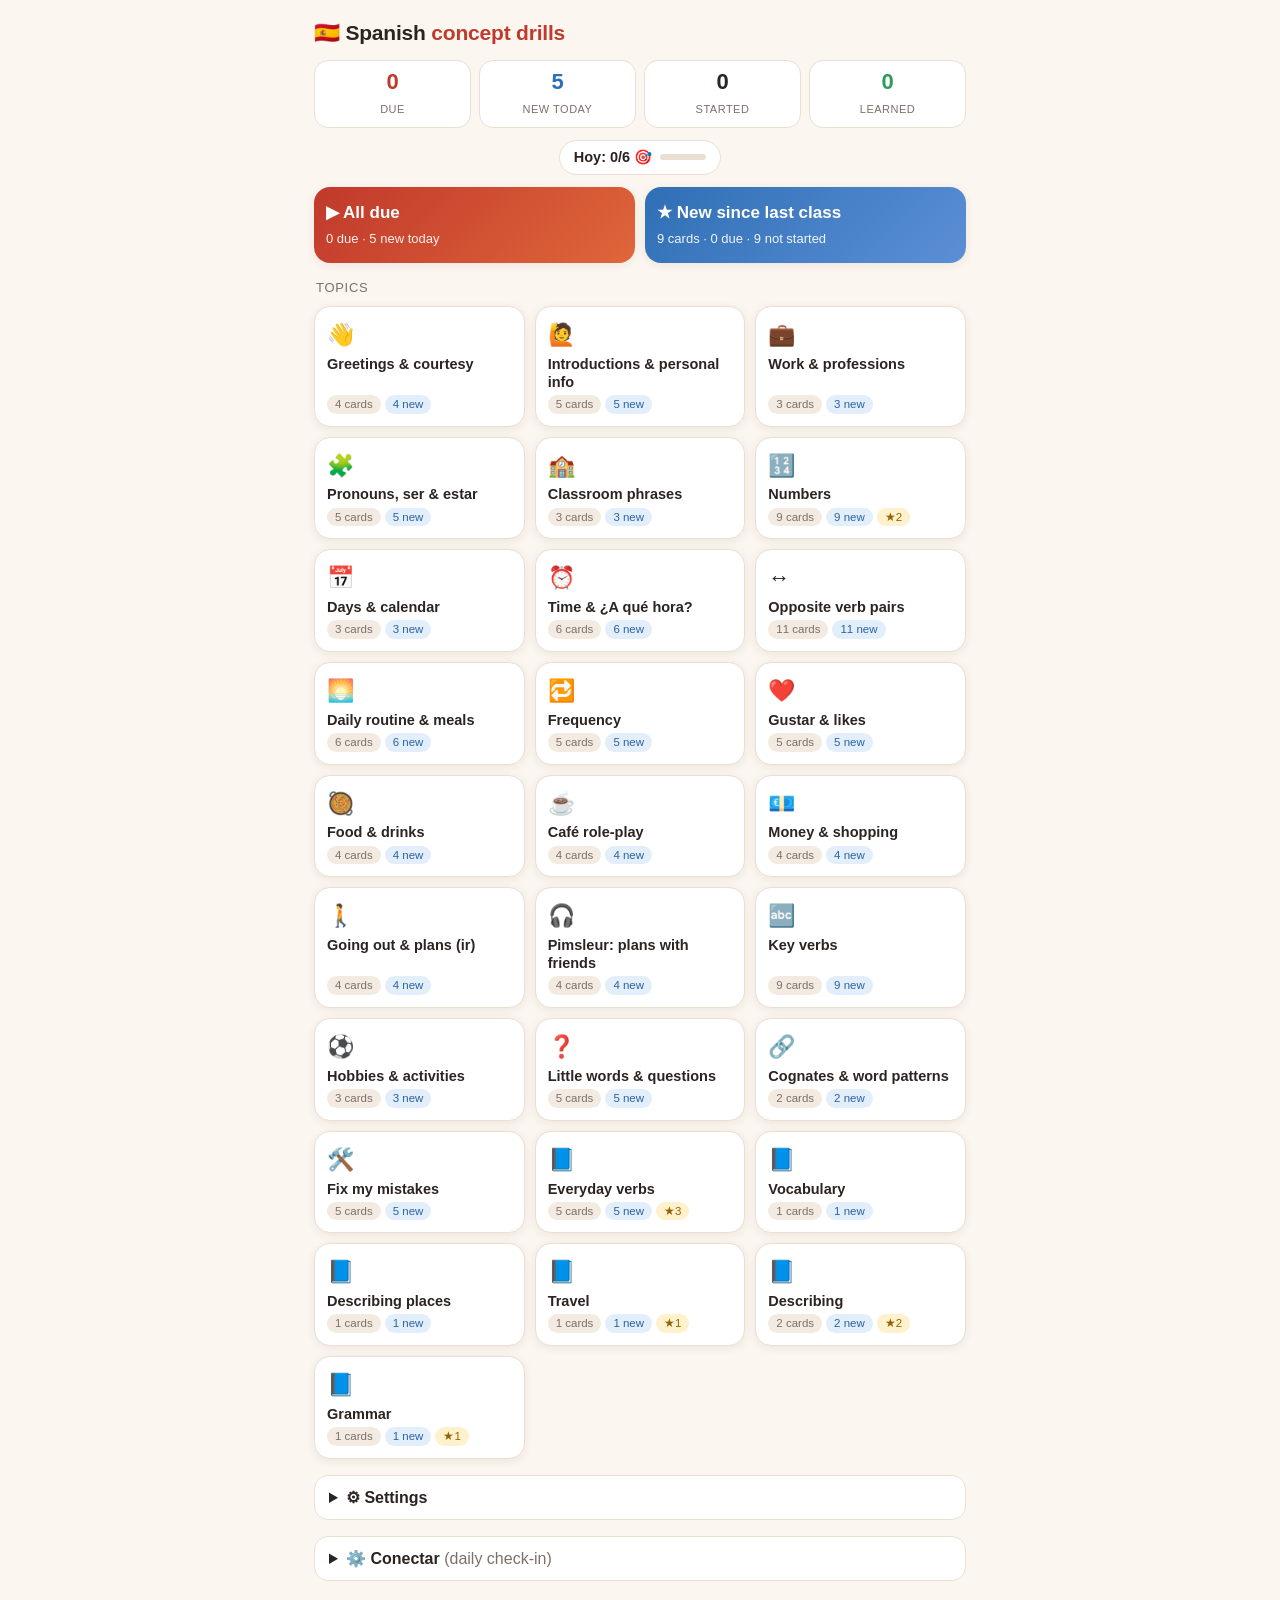
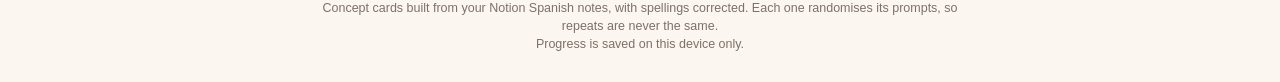
